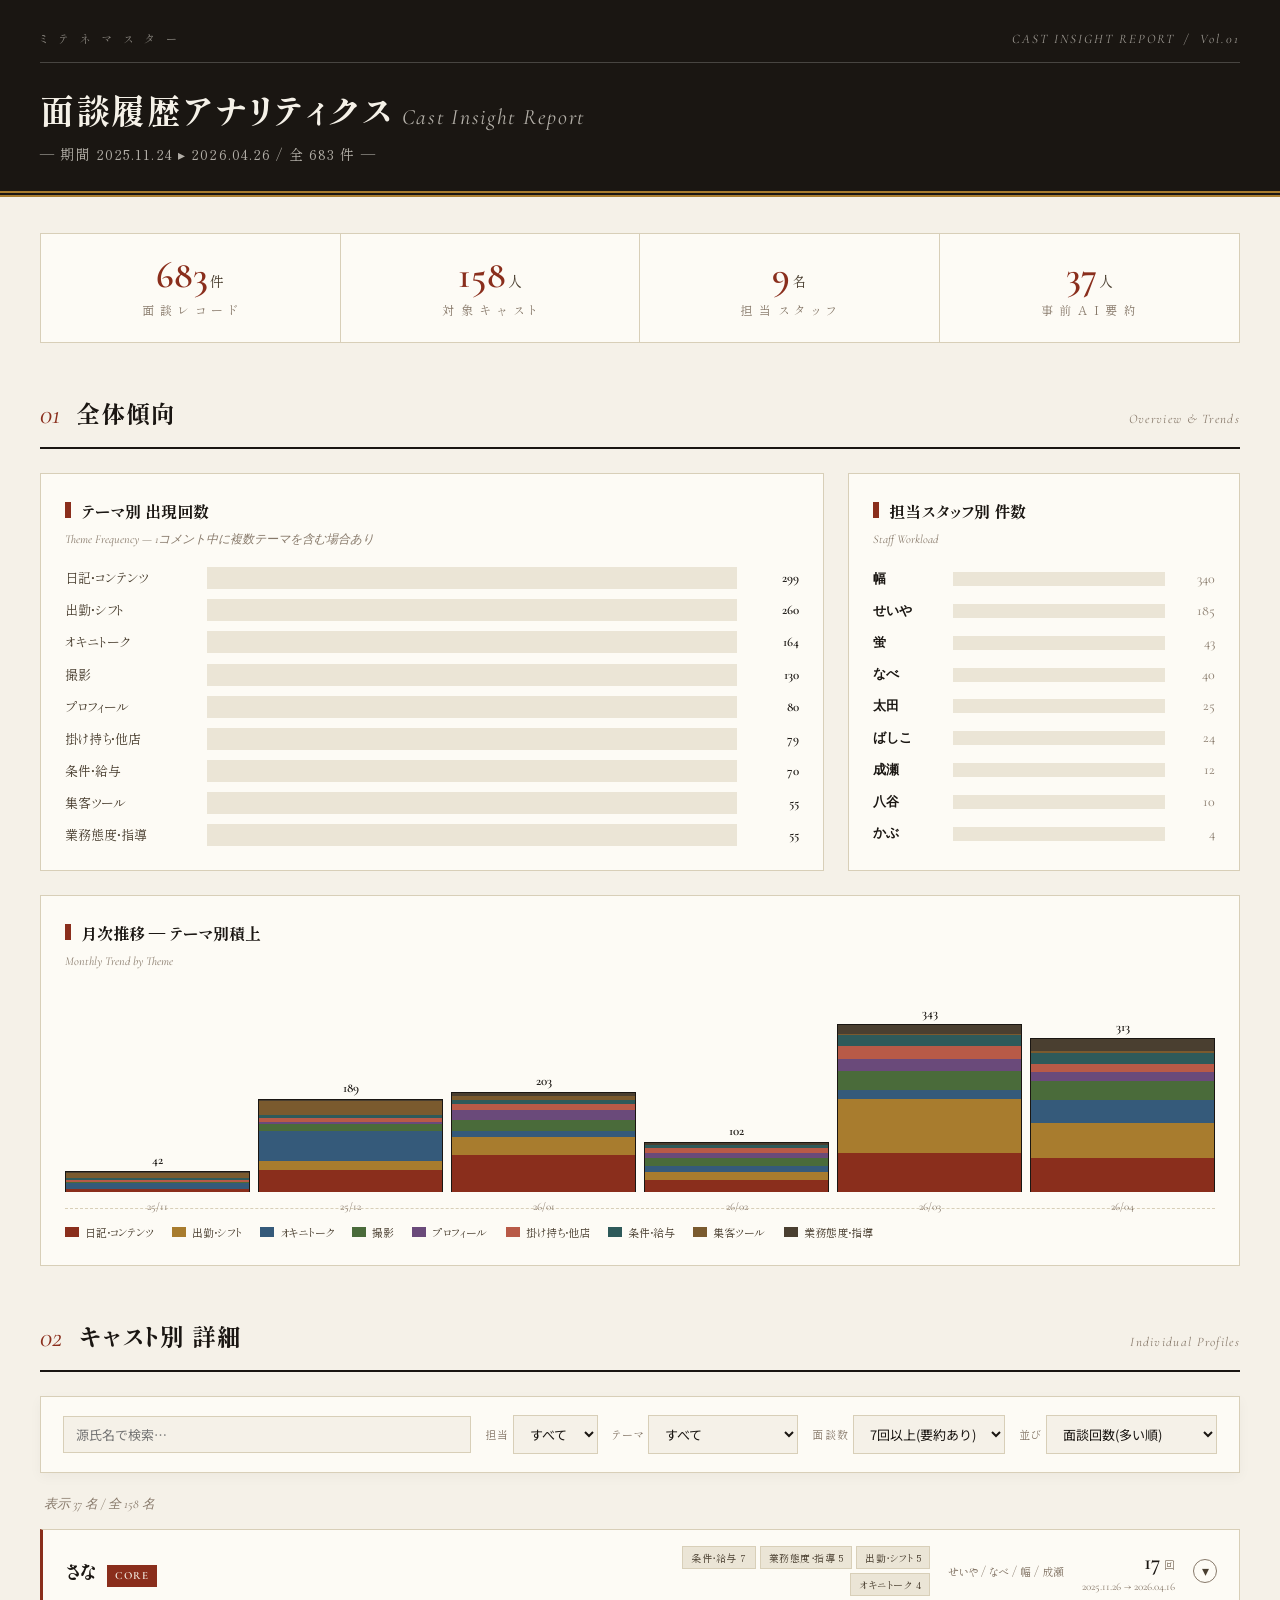
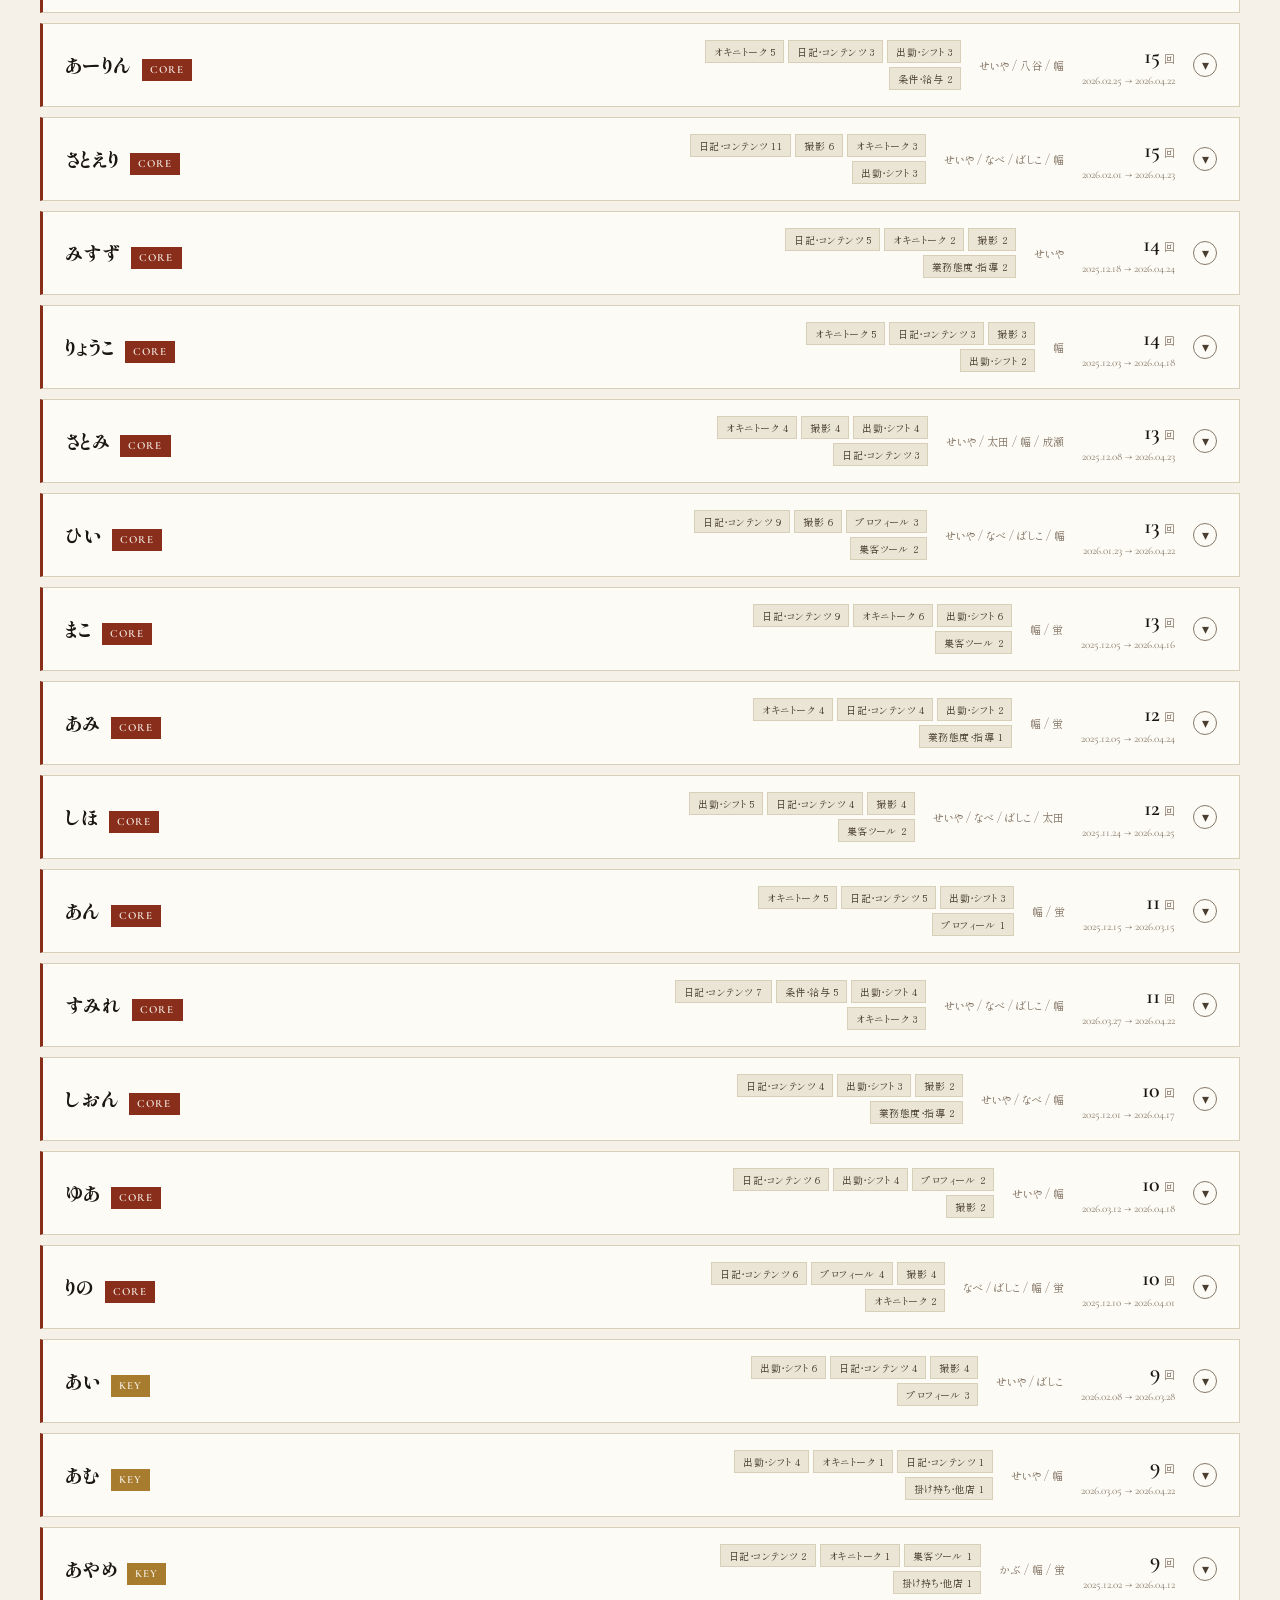
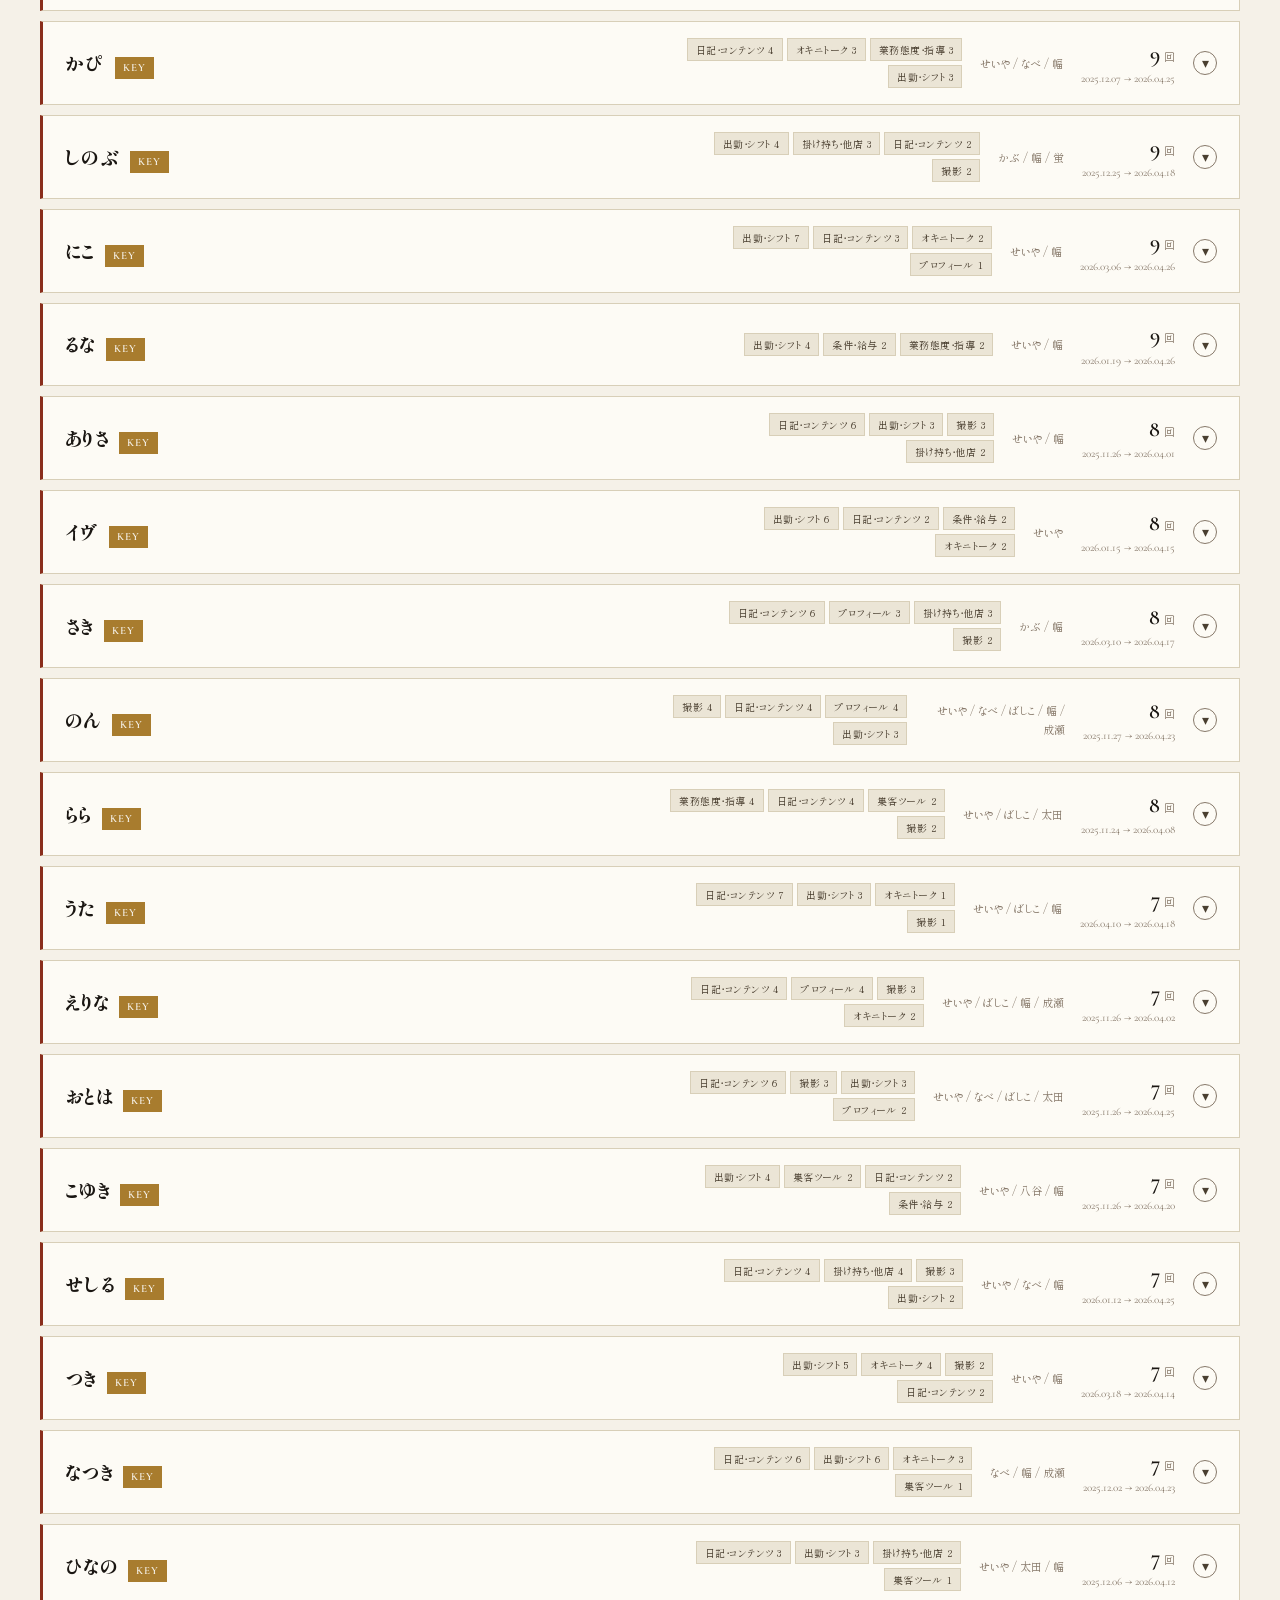
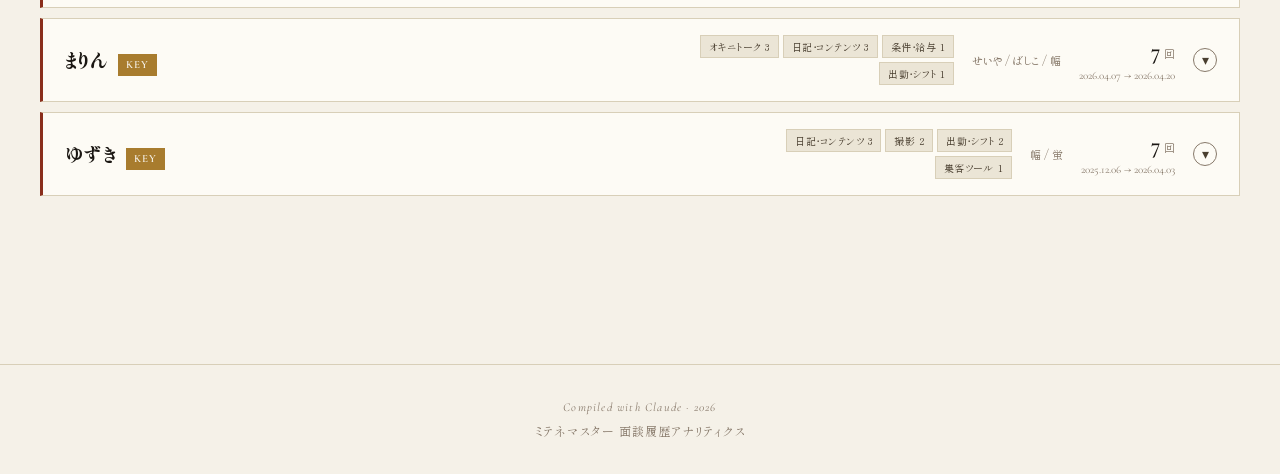
==== interview-analytics.html @ 324cb502 "Add files via upload feat: 面談アナリティクスページを追加" ====
<!DOCTYPE html>
<html lang="ja">
<head>
<meta charset="UTF-8">
<meta name="viewport" content="width=device-width, initial-scale=1.0">
<title>面談履歴アナリティクス | キャストインサイトレポート</title>
<link rel="preconnect" href="https://fonts.googleapis.com">
<link rel="preconnect" href="https://fonts.gstatic.com" crossorigin>
<link href="https://fonts.googleapis.com/css2?family=Shippori+Mincho+B1:wght@400;600;800&family=Cormorant+Garamond:ital,wght@0,400;0,600;1,400&family=Noto+Sans+JP:wght@300;400;500;700&display=swap" rel="stylesheet">
<style>
  :root {
    --bg: #f5f1e8;
    --bg-card: #fdfbf5;
    --bg-soft: #ebe5d6;
    --ink: #1a1612;
    --ink-soft: #4a3f30;
    --ink-mute: #87796a;
    --line: #d8cfb8;
    --line-soft: #e8e1cd;
    --accent: #8a2e1c;
    --accent-soft: #b85a47;
    --accent-bg: #f0d9d2;
    --gold: #a87c2e;
    --green: #4a6b3a;
    --blue: #355a7a;
    --serif-jp: "Shippori Mincho B1", serif;
    --serif-en: "Cormorant Garamond", serif;
    --sans-jp: "Noto Sans JP", sans-serif;
  }
  * { box-sizing: border-box; margin: 0; padding: 0; }
  html { scroll-behavior: smooth; }
  body {
    background: var(--bg);
    color: var(--ink);
    font-family: var(--sans-jp);
    font-size: 14px;
    line-height: 1.7;
    font-feature-settings: "palt";
    -webkit-font-smoothing: antialiased;
  }

  /* ──────── ヘッダー ──────── */
  .masthead {
    background: var(--ink);
    color: var(--bg);
    padding: 28px 40px 24px;
    border-bottom: 6px double var(--gold);
    position: relative;
  }
  .masthead-top {
    display: flex;
    justify-content: space-between;
    align-items: baseline;
    border-bottom: 1px solid rgba(255,255,255,0.2);
    padding-bottom: 12px;
    margin-bottom: 18px;
  }
  .masthead-top .label {
    font-family: var(--serif-en);
    font-style: italic;
    font-size: 13px;
    letter-spacing: 0.15em;
    opacity: 0.6;
  }
  .masthead-top .label-jp {
    font-family: var(--serif-jp);
    font-size: 11px;
    letter-spacing: 0.4em;
    opacity: 0.5;
  }
  .masthead h1 {
    font-family: var(--serif-jp);
    font-weight: 800;
    font-size: 34px;
    letter-spacing: 0.05em;
    margin-bottom: 4px;
  }
  .masthead h1 .small {
    font-family: var(--serif-en);
    font-size: 22px;
    font-style: italic;
    font-weight: 400;
    opacity: 0.7;
    margin-left: 8px;
  }
  .masthead p.subtitle {
    font-family: var(--serif-jp);
    font-size: 14px;
    opacity: 0.7;
    letter-spacing: 0.08em;
  }

  /* ──────── レイアウト ──────── */
  .container {
    max-width: 1320px;
    margin: 0 auto;
    padding: 36px 40px 80px;
  }
  section { margin-bottom: 48px; }

  /* ──────── セクション見出し ──────── */
  .section-head {
    display: flex;
    align-items: baseline;
    gap: 16px;
    border-bottom: 2px solid var(--ink);
    padding-bottom: 8px;
    margin-bottom: 24px;
  }
  .section-head .num {
    font-family: var(--serif-en);
    font-style: italic;
    font-size: 28px;
    color: var(--accent);
    font-weight: 400;
  }
  .section-head h2 {
    font-family: var(--serif-jp);
    font-size: 24px;
    font-weight: 800;
    letter-spacing: 0.04em;
  }
  .section-head .en {
    font-family: var(--serif-en);
    font-size: 13px;
    font-style: italic;
    color: var(--ink-mute);
    margin-left: auto;
    letter-spacing: 0.1em;
  }

  /* ──────── サマリーカード ──────── */
  .summary-strip {
    display: grid;
    grid-template-columns: repeat(4, 1fr);
    gap: 0;
    background: var(--bg-card);
    border: 1px solid var(--line);
  }
  .summary-strip .cell {
    padding: 22px 20px;
    border-right: 1px solid var(--line);
    text-align: center;
  }
  .summary-strip .cell:last-child { border-right: none; }
  .summary-strip .cell .num {
    font-family: var(--serif-en);
    font-size: 38px;
    font-weight: 600;
    color: var(--accent);
    line-height: 1;
  }
  .summary-strip .cell .num .unit {
    font-family: var(--serif-jp);
    font-size: 14px;
    color: var(--ink-soft);
    font-weight: 400;
    margin-left: 2px;
  }
  .summary-strip .cell .label {
    font-family: var(--serif-jp);
    font-size: 12px;
    color: var(--ink-mute);
    margin-top: 6px;
    letter-spacing: 0.15em;
  }

  /* ──────── ダッシュボード ──────── */
  .dashboard {
    display: grid;
    grid-template-columns: 2fr 1fr;
    gap: 24px;
  }
  .panel {
    background: var(--bg-card);
    border: 1px solid var(--line);
    padding: 24px;
  }
  .panel-title {
    font-family: var(--serif-jp);
    font-size: 16px;
    font-weight: 700;
    margin-bottom: 4px;
    display: flex;
    align-items: baseline;
    gap: 10px;
  }
  .panel-title::before {
    content: "";
    display: inline-block;
    width: 6px;
    height: 16px;
    background: var(--accent);
  }
  .panel-sub {
    font-family: var(--serif-en);
    font-style: italic;
    color: var(--ink-mute);
    font-size: 12px;
    margin-bottom: 18px;
  }

  /* テーマ分布 - 横棒グラフ */
  .theme-bars { display: flex; flex-direction: column; gap: 10px; }
  .theme-bar {
    display: grid;
    grid-template-columns: 130px 1fr 50px;
    align-items: center;
    gap: 12px;
    font-size: 13px;
  }
  .theme-bar .name {
    font-family: var(--serif-jp);
    color: var(--ink-soft);
  }
  .theme-bar .track {
    background: var(--bg-soft);
    height: 22px;
    position: relative;
    overflow: hidden;
  }
  .theme-bar .fill {
    background: linear-gradient(90deg, var(--accent), var(--accent-soft));
    height: 100%;
    transition: width 0.8s ease;
  }
  .theme-bar .num {
    font-family: var(--serif-en);
    font-weight: 600;
    text-align: right;
    color: var(--ink);
  }

  /* スタッフ円形 */
  .staff-list { display: flex; flex-direction: column; gap: 8px; }
  .staff-row {
    display: grid;
    grid-template-columns: 70px 1fr 40px;
    align-items: center;
    gap: 10px;
    font-size: 13px;
  }
  .staff-row .name {
    font-family: var(--serif-jp);
    font-weight: 600;
  }
  .staff-row .track {
    background: var(--bg-soft);
    height: 14px;
  }
  .staff-row .fill {
    background: var(--ink-soft);
    height: 100%;
  }
  .staff-row .num {
    font-family: var(--serif-en);
    font-size: 14px;
    text-align: right;
    color: var(--ink-mute);
  }

  /* 月次推移 - 積み上げ棒 */
  .monthly-chart { margin-top: 8px; }
  .monthly-bars {
    display: grid;
    grid-template-columns: repeat(6, 1fr);
    gap: 8px;
    align-items: end;
    height: 200px;
    margin-bottom: 12px;
    padding-top: 12px;
  }
  .month-col {
    display: flex;
    flex-direction: column;
    align-items: center;
    height: 100%;
    justify-content: flex-end;
  }
  .month-col .stack {
    width: 100%;
    display: flex;
    flex-direction: column-reverse;
    border: 1px solid var(--ink);
    border-bottom: none;
  }
  .month-col .stack .seg { width: 100%; transition: opacity 0.3s; }
  .month-col .stack .seg:hover { opacity: 0.7; cursor: pointer; }
  .month-col .lbl {
    font-family: var(--serif-en);
    font-size: 11px;
    margin-top: 6px;
    color: var(--ink-mute);
  }
  .month-col .total {
    font-family: var(--serif-en);
    font-size: 13px;
    font-weight: 600;
    color: var(--ink);
  }
  .month-legend {
    display: flex;
    flex-wrap: wrap;
    gap: 10px 18px;
    font-size: 11px;
    margin-top: 18px;
    padding-top: 14px;
    border-top: 1px dashed var(--line);
    color: var(--ink-soft);
  }
  .month-legend .item {
    display: flex;
    align-items: center;
    gap: 6px;
    font-family: var(--serif-jp);
  }
  .month-legend .swatch {
    width: 14px;
    height: 10px;
    display: inline-block;
  }

  /* ──────── キャスト一覧 ──────── */
  .controls {
    background: var(--bg-card);
    border: 1px solid var(--line);
    padding: 18px 22px;
    display: grid;
    grid-template-columns: 1fr auto auto auto auto;
    gap: 14px;
    align-items: center;
    margin-bottom: 20px;
    position: sticky;
    top: 0;
    z-index: 10;
    box-shadow: 0 4px 12px rgba(26,22,18,0.04);
  }
  .controls input, .controls select {
    font-family: var(--sans-jp);
    font-size: 13px;
    border: 1px solid var(--line);
    background: var(--bg);
    padding: 8px 12px;
    color: var(--ink);
    outline: none;
    transition: border 0.2s;
  }
  .controls input:focus, .controls select:focus {
    border-color: var(--accent);
  }
  .controls input { width: 100%; }
  .controls .label {
    font-family: var(--serif-jp);
    font-size: 11px;
    color: var(--ink-mute);
    letter-spacing: 0.1em;
    margin-right: 4px;
  }
  .controls .grp {
    display: flex;
    align-items: center;
  }
  .result-info {
    font-family: var(--serif-en);
    font-style: italic;
    font-size: 13px;
    color: var(--ink-mute);
    margin-bottom: 14px;
    padding-left: 4px;
  }

  /* ──────── キャストカード ──────── */
  .cast-list {
    display: flex;
    flex-direction: column;
    gap: 10px;
  }
  .cast {
    background: var(--bg-card);
    border: 1px solid var(--line);
    transition: border-color 0.2s;
  }
  .cast.featured {
    border-left: 3px solid var(--accent);
  }
  .cast:hover { border-color: var(--ink-mute); }
  .cast.open { border-color: var(--ink); box-shadow: 0 6px 20px rgba(26,22,18,0.08); }

  .cast-head {
    padding: 16px 22px;
    display: grid;
    grid-template-columns: 1fr auto auto auto auto;
    align-items: center;
    gap: 18px;
    cursor: pointer;
    user-select: none;
  }
  .cast-name {
    font-family: var(--serif-jp);
    font-size: 19px;
    font-weight: 800;
    letter-spacing: 0.02em;
    display: flex;
    align-items: baseline;
    gap: 10px;
  }
  .cast-name .badge {
    font-family: var(--serif-en);
    font-size: 11px;
    font-weight: 600;
    background: var(--accent);
    color: var(--bg);
    padding: 2px 8px;
    letter-spacing: 0.1em;
  }
  .cast-meta {
    font-family: var(--serif-en);
    font-size: 13px;
    color: var(--ink-mute);
    text-align: right;
    line-height: 1.4;
  }
  .cast-meta .count {
    font-size: 22px;
    font-weight: 600;
    color: var(--ink);
    margin-right: 4px;
  }
  .cast-meta .count-jp {
    font-family: var(--serif-jp);
    font-size: 11px;
    color: var(--ink-mute);
  }
  .cast-themes {
    display: flex;
    flex-wrap: wrap;
    gap: 4px;
    justify-content: flex-end;
    max-width: 280px;
  }
  .theme-tag {
    font-family: var(--serif-jp);
    font-size: 10px;
    padding: 2px 8px;
    background: var(--bg-soft);
    color: var(--ink-soft);
    border: 1px solid var(--line);
    letter-spacing: 0.05em;
    white-space: nowrap;
  }
  .cast-staff {
    font-family: var(--serif-jp);
    font-size: 11px;
    color: var(--ink-mute);
    text-align: right;
    max-width: 140px;
  }
  .toggle-icon {
    width: 24px;
    height: 24px;
    border: 1px solid var(--ink-mute);
    border-radius: 50%;
    display: flex;
    align-items: center;
    justify-content: center;
    color: var(--ink-soft);
    transition: all 0.3s;
    flex-shrink: 0;
  }
  .cast.open .toggle-icon {
    background: var(--ink);
    color: var(--bg);
    transform: rotate(180deg);
  }

  /* ──────── キャスト詳細 ──────── */
  .cast-body {
    display: none;
    border-top: 1px solid var(--line);
    padding: 24px 28px 28px;
    background: linear-gradient(180deg, var(--bg-card), var(--bg));
  }
  .cast.open .cast-body { display: block; }

  .ai-section {
    background: var(--bg);
    border: 1px solid var(--line-soft);
    padding: 22px 24px;
    margin-bottom: 24px;
    position: relative;
  }
  .ai-section::before {
    content: "AI";
    position: absolute;
    top: -10px;
    left: 16px;
    background: var(--ink);
    color: var(--bg);
    font-family: var(--serif-en);
    font-style: italic;
    font-size: 11px;
    padding: 2px 10px;
    letter-spacing: 0.2em;
  }
  .ai-headline {
    font-family: var(--serif-jp);
    font-size: 17px;
    font-weight: 700;
    color: var(--accent);
    margin-bottom: 6px;
    line-height: 1.5;
  }
  .ai-meta-themes {
    display: flex;
    flex-wrap: wrap;
    gap: 6px;
    margin-bottom: 16px;
  }
  .ai-meta-themes .tag {
    font-family: var(--serif-jp);
    font-size: 11px;
    background: var(--accent-bg);
    color: var(--accent);
    padding: 3px 10px;
    border: 1px solid var(--accent);
  }
  .ai-grid {
    display: grid;
    grid-template-columns: 1fr 1fr 1fr;
    gap: 18px;
    border-top: 1px dashed var(--line);
    padding-top: 16px;
  }
  .ai-block .head {
    font-family: var(--serif-en);
    font-style: italic;
    font-size: 11px;
    color: var(--ink-mute);
    letter-spacing: 0.15em;
    margin-bottom: 4px;
  }
  .ai-block .head-jp {
    font-family: var(--serif-jp);
    font-size: 12px;
    font-weight: 700;
    color: var(--ink);
    margin-bottom: 8px;
  }
  .ai-block .text {
    font-size: 13px;
    line-height: 1.75;
    color: var(--ink-soft);
  }
  .generate-btn {
    background: var(--ink);
    color: var(--bg);
    border: none;
    padding: 10px 20px;
    font-family: var(--serif-jp);
    font-size: 13px;
    letter-spacing: 0.1em;
    cursor: pointer;
    transition: background 0.2s;
  }
  .generate-btn:hover { background: var(--accent); }
  .generate-btn:disabled {
    background: var(--ink-mute);
    cursor: not-allowed;
  }
  .generate-empty {
    text-align: center;
    padding: 24px;
    color: var(--ink-mute);
    font-family: var(--serif-jp);
    font-size: 13px;
  }
  .generate-empty p { margin-bottom: 14px; }
  .err-msg {
    color: var(--accent);
    font-size: 12px;
    margin-top: 8px;
    font-family: var(--serif-jp);
  }

  /* 面談履歴 */
  .meetings-head {
    display: flex;
    align-items: baseline;
    gap: 12px;
    margin-bottom: 12px;
    border-bottom: 1px solid var(--line);
    padding-bottom: 6px;
  }
  .meetings-head h4 {
    font-family: var(--serif-jp);
    font-size: 14px;
    font-weight: 700;
  }
  .meetings-head .en {
    font-family: var(--serif-en);
    font-style: italic;
    font-size: 11px;
    color: var(--ink-mute);
  }
  .meetings {
    display: flex;
    flex-direction: column;
  }
  .meeting {
    display: grid;
    grid-template-columns: 110px 70px 1fr;
    gap: 16px;
    padding: 12px 0;
    border-bottom: 1px dashed var(--line);
    font-size: 13px;
  }
  .meeting:last-child { border-bottom: none; }
  .meeting .date {
    font-family: var(--serif-en);
    color: var(--ink-soft);
    font-weight: 600;
    font-size: 13px;
  }
  .meeting .date .day {
    font-family: var(--serif-jp);
    font-size: 11px;
    color: var(--ink-mute);
    margin-left: 4px;
  }
  .meeting .staff {
    font-family: var(--serif-jp);
    color: var(--ink-mute);
    font-size: 12px;
    border-left: 2px solid var(--line);
    padding-left: 10px;
  }
  .meeting .comment {
    line-height: 1.75;
    color: var(--ink-soft);
    white-space: pre-wrap;
  }
  .meeting .comment .mtag {
    display: inline-block;
    font-family: var(--serif-jp);
    font-size: 10px;
    background: var(--bg-soft);
    color: var(--ink-mute);
    padding: 1px 6px;
    margin-right: 4px;
    margin-bottom: 4px;
    letter-spacing: 0.05em;
  }

  /* スピナー */
  .spinner {
    display: inline-block;
    width: 12px;
    height: 12px;
    border: 2px solid var(--bg);
    border-top-color: transparent;
    border-radius: 50%;
    animation: spin 0.8s linear infinite;
    vertical-align: middle;
    margin-right: 6px;
  }
  @keyframes spin { to { transform: rotate(360deg); } }

  /* ──────── フッター ──────── */
  footer {
    text-align: center;
    padding: 32px 20px;
    border-top: 1px solid var(--line);
    margin-top: 40px;
    color: var(--ink-mute);
    font-family: var(--serif-jp);
    font-size: 12px;
    letter-spacing: 0.1em;
  }
  footer .en {
    font-family: var(--serif-en);
    font-style: italic;
    margin-bottom: 4px;
    display: block;
  }

  /* ──────── レスポンシブ ──────── */
  @media (max-width: 900px) {
    .container { padding: 24px 16px 60px; }
    .masthead { padding: 20px 20px 18px; }
    .masthead h1 { font-size: 24px; }
    .summary-strip { grid-template-columns: repeat(2, 1fr); }
    .summary-strip .cell:nth-child(2) { border-right: none; }
    .summary-strip .cell:nth-child(1), .summary-strip .cell:nth-child(2) {
      border-bottom: 1px solid var(--line);
    }
    .dashboard { grid-template-columns: 1fr; }
    .controls { grid-template-columns: 1fr 1fr; }
    .controls > :first-child { grid-column: 1 / -1; }
    .cast-head {
      grid-template-columns: 1fr auto;
      gap: 8px;
    }
    .cast-meta, .cast-themes, .cast-staff { grid-column: 1 / -1; text-align: left; max-width: none; }
    .cast-themes { justify-content: flex-start; }
    .ai-grid { grid-template-columns: 1fr; }
    .meeting { grid-template-columns: 1fr; gap: 4px; }
    .monthly-bars { gap: 4px; }
  }
</style>
</head>
<body>

<header class="masthead">
  <div class="masthead-top">
    <span class="label-jp">ミ テ ネ マ ス タ ー</span>
    <span class="label">CAST INSIGHT REPORT &nbsp;/&nbsp; Vol.01</span>
  </div>
  <h1>面談履歴アナリティクス<span class="small">Cast Insight Report</span></h1>
  <p class="subtitle" id="period-line">— 期間 : 集計中 —</p>
</header>

<div class="container">

  <!-- ──── サマリー ──── -->
  <section>
    <div class="summary-strip" id="summary-strip">
      <div class="cell"><div class="num" id="s-records">—</div><div class="label">面 談 レ コ ー ド</div></div>
      <div class="cell"><div class="num" id="s-casts">—</div><div class="label">対 象 キ ャ ス ト</div></div>
      <div class="cell"><div class="num" id="s-staff">—</div><div class="label">担 当 ス タ ッ フ</div></div>
      <div class="cell"><div class="num" id="s-summarized">—</div><div class="label">事 前 A I 要 約</div></div>
    </div>
  </section>

  <!-- ──── ダッシュボード ──── -->
  <section>
    <div class="section-head">
      <span class="num">01</span>
      <h2>全体傾向</h2>
      <span class="en">Overview &amp; Trends</span>
    </div>
    <div class="dashboard">
      <div class="panel">
        <div class="panel-title">テーマ別 出現回数</div>
        <div class="panel-sub">Theme Frequency &mdash; 1コメント中に複数テーマを含む場合あり</div>
        <div class="theme-bars" id="theme-bars"></div>
      </div>
      <div class="panel">
        <div class="panel-title">担当スタッフ別 件数</div>
        <div class="panel-sub">Staff Workload</div>
        <div class="staff-list" id="staff-list"></div>
      </div>
    </div>
    <div class="panel" style="margin-top:24px;">
      <div class="panel-title">月次推移 &mdash; テーマ別積上</div>
      <div class="panel-sub">Monthly Trend by Theme</div>
      <div class="monthly-chart">
        <div class="monthly-bars" id="monthly-bars"></div>
        <div class="month-legend" id="month-legend"></div>
      </div>
    </div>
  </section>

  <!-- ──── キャスト一覧 ──── -->
  <section>
    <div class="section-head">
      <span class="num">02</span>
      <h2>キャスト別 詳細</h2>
      <span class="en">Individual Profiles</span>
    </div>

    <div class="controls">
      <input type="text" id="q-search" placeholder="源氏名で検索…">
      <div class="grp"><span class="label">担当</span>
        <select id="q-staff"><option value="">すべて</option></select>
      </div>
      <div class="grp"><span class="label">テーマ</span>
        <select id="q-theme"><option value="">すべて</option></select>
      </div>
      <div class="grp"><span class="label">面談数</span>
        <select id="q-count">
          <option value="0">すべて</option>
          <option value="7" selected>7回以上(要約あり)</option>
          <option value="3">3回以上</option>
          <option value="2">2回以上</option>
        </select>
      </div>
      <div class="grp"><span class="label">並び</span>
        <select id="q-sort">
          <option value="count">面談回数(多い順)</option>
          <option value="last">最終面談日(新しい順)</option>
          <option value="first">初回面談日(新しい順)</option>
          <option value="name">五十音順</option>
        </select>
      </div>
    </div>

    <div class="result-info" id="result-info">— 件</div>
    <div class="cast-list" id="cast-list"></div>
  </section>

</div>

<footer>
  <span class="en">Compiled with Claude · 2026</span>
  ミテネマスター 面談履歴アナリティクス
</footer>

<script id="data-blob" type="application/json">
{"summary":{"total_records":683,"total_casts":158,"period":{"start":"2025-11-24","end":"2026-04-26"},"themes":{"日記・コンテンツ":299,"出勤・シフト":260,"オキニトーク":164,"撮影":130,"プロフィール":80,"掛け持ち・他店":79,"条件・給与":70,"集客ツール":55,"業務態度・指導":55},"staffs":{"幅":340,"せいや":185,"蛍":43,"なべ":40,"太田":25,"ばしこ":24,"成瀬":12,"八谷":10,"かぶ":4},"monthly":{"2025-11":{"集客ツール":11,"オキニトーク":11,"日記・コンテンツ":5,"条件・給与":4,"プロフィール":1,"掛け持ち・他店":3,"業務態度・指導":2,"撮影":3,"出勤・シフト":2},"2025-12":{"オキニトーク":62,"日記・コンテンツ":44,"集客ツール":30,"プロフィール":4,"掛け持ち・他店":8,"撮影":14,"出勤・シフト":20,"条件・給与":6,"業務態度・指導":1},"2026-01":{"集客ツール":7,"日記・コンテンツ":76,"撮影":22,"出勤・シフト":37,"オキニトーク":13,"掛け持ち・他店":12,"プロフィール":21,"条件・給与":9,"業務態度・指導":6},"2026-02":{"オキニトーク":12,"日記・コンテンツ":25,"出勤・シフト":17,"プロフィール":10,"撮影":16,"掛け持ち・他店":12,"条件・給与":5,"業務態度・指導":5},"2026-03":{"日記・コンテンツ":80,"撮影":37,"条件・給与":22,"出勤・シフト":111,"掛け持ち・他店":28,"オキニトーク":19,"業務態度・指導":18,"プロフィール":25,"集客ツール":3},"2026-04":{"集客ツール":4,"日記・コンテンツ":69,"出勤・シフト":73,"プロフィール":19,"撮影":38,"条件・給与":24,"オキニトーク":47,"業務態度・指導":23,"掛け持ち・他店":16}},"count_distribution":{"1":41,"2":24,"3":24,"4":10,"5":13,"6":9,"7":10,"8":5,"9":7,"10":3,"11":2,"12":2,"13":3,"14":2,"15":2,"17":1},"untagged_records":81,"monthly_chart":[{"month":"2025-11","total":42,"日記・コンテンツ":5,"出勤・シフト":2,"オキニトーク":11,"撮影":3,"プロフィール":1,"掛け持ち・他店":3,"条件・給与":4,"集客ツール":11,"業務態度・指導":2},{"month":"2025-12","total":189,"日記・コンテンツ":44,"出勤・シフト":20,"オキニトーク":62,"撮影":14,"プロフィール":4,"掛け持ち・他店":8,"条件・給与":6,"集客ツール":30,"業務態度・指導":1},{"month":"2026-01","total":203,"日記・コンテンツ":76,"出勤・シフト":37,"オキニトーク":13,"撮影":22,"プロフィール":21,"掛け持ち・他店":12,"条件・給与":9,"集客ツール":7,"業務態度・指導":6},{"month":"2026-02","total":102,"日記・コンテンツ":25,"出勤・シフト":17,"オキニトーク":12,"撮影":16,"プロフィール":10,"掛け持ち・他店":12,"条件・給与":5,"集客ツール":0,"業務態度・指導":5},{"month":"2026-03","total":343,"日記・コンテンツ":80,"出勤・シフト":111,"オキニトーク":19,"撮影":37,"プロフィール":25,"掛け持ち・他店":28,"条件・給与":22,"集客ツール":3,"業務態度・指導":18},{"month":"2026-04","total":313,"日記・コンテンツ":69,"出勤・シフト":73,"オキニトーク":47,"撮影":38,"プロフィール":19,"掛け持ち・他店":16,"条件・給与":24,"集客ツール":4,"業務態度・指導":23}],"months":["2025-11","2025-12","2026-01","2026-02","2026-03","2026-04"],"themes_order":["日記・コンテンツ","出勤・シフト","オキニトーク","撮影","プロフィール","掛け持ち・他店","条件・給与","集客ツール","業務態度・指導"]},"casts":[{"name":"さな","count":17,"staffs":["せいや","なべ","幅","成瀬"],"themes":{"集客ツール":3,"オキニトーク":4,"業務態度・指導":5,"掛け持ち・他店":2,"日記・コンテンツ":1,"出勤・シフト":5,"条件・給与":7,"撮影":2},"first_date":"2025-11-26","last_date":"2026-04-16","meetings":[{"date":"2025-11-26","staff":"せいや","comment":"ｷﾃﾈ・ﾈｯﾄ予約説明、オキニトークで炎上させました。12/6電話にてアネも説明。やる気はありそうでした。","themes":["集客ツール","オキニトーク","業務態度・指導","掛け持ち・他店"]},{"date":"2025-12-24","staff":"幅","comment":"みたよ！の使い方\n女の子を見たよ！押して訪問者数を伸ばす。\nみたよ！を押してくれたユーザーは、気にして\nみたよ！を押してるから、そのユーザーへオキニトークを仕掛けていくのが、実際に来客へ繋がり易いよ　などの説明\n実際に文章を作って、やってみせて　やり方は把握","themes":["集客ツール","オキニトーク"]},{"date":"2026-01-15","staff":"せいや","comment":"復帰日迎えで軽く話。代行及びサポ不要✕\nまた頑張ってくれそうではあるので定期的に話して煮詰めていく。北区への引っ越し検討中","themes":[]},{"date":"2026-01-18","staff":"せいや","comment":"日記休日のみサポOK\nこだわりあるので本人らしさ残すためにコピペ文書を簡潔にして次回出勤告知程度で","themes":["日記・コンテンツ","出勤・シフト"]},{"date":"2026-01-27","staff":"成瀬","comment":"最高キャスト割引がフルバックに影響するとモチベーション下がる\n→割引5000円は一日一人までに受付で調整してそれがフルにならないようになるべくするということで了承してくれました。","themes":["条件・給与","業務態度・指導"]},{"date":"2026-02-07","staff":"せいや","comment":"閑散期モチベアップと頑張り反映で1000円バック上げた。月100時間受付が継続条件。色々いつも言ってるが定期的にフォローすれば問題ない。","themes":["条件・給与","業務態度・指導"]},{"date":"2026-03-03","staff":"せいや","comment":"姫デコ継続。\n給料下げる予定だったが\n最後の優しさで3月ラストチャンス100H受付","themes":["条件・給与"]},{"date":"2026-03-09","staff":"なべ","comment":"24日大二郎アイコニック撮影予定。\n早朝枠が空いていたので大二郎が声をかけたら参加になりました。価格はでりどす価格20000円ですが、店で出す方向で。\n\n大二郎が個人でやってるやつだけどランキング頑張ってくれてから店から出すね！で口裏併せてください。最近10位割ってるのでそこでモチベにしてランキング上げさせれたらと。","themes":["撮影","業務態度・指導","掛け持ち・他店"]},{"date":"2026-03-10","staff":"せいや","comment":"マンジャロの副作用か、不正出血が止まらず悔しくて泣いてました。前向きではあるのでまたご飯とか挟みながらフォローしていく","themes":[]},{"date":"2026-03-23","staff":"幅","comment":"最高キャスト、出勤アラート（画像渡し済）、先行予約3週の説明済み\n幅、せいや","themes":["出勤・シフト"]},{"date":"2026-03-24","staff":"幅","comment":"最近、勤怠の悪さは、自分自身　理解してる\n事務所のそばに引っ越しして、自宅待機できれば休まずに出勤出来るからの話しで、今月4.生理あけ6日  計10間　10時間受付70万保証で、一気に引っ越し費用を作ったらと提案　明日撮影で、明後日出勤の際に、書類にサインして条件を決めようと話し","themes":["撮影","出勤・シフト","条件・給与"]},{"date":"2026-03-27","staff":"せいや","comment":"ネット予約の件について、一旦+10分は切った。付随価値を相談中（おそらく電マになる）\n\n給料下げたくないから後3日出勤頑張ってと伝えた、明日幅さんと3人で話し合える時間作って保証の件も話しましょうと終話。","themes":["集客ツール","出勤・シフト","条件・給与"]},{"date":"2026-04-01","staff":"せいや","comment":"条件報告LINEにて3月受付時間報告\n生理明けのシフトもOK、保証の話もするが散々行ってきたバックの話どうするか幅さんと相談。80時間で線を引く予定ではいる","themes":["出勤・シフト","条件・給与"]},{"date":"2026-04-03","staff":"せいや","comment":"幅さんと3者面談。10H受付x7万x10日間\nﾄｰﾀﾙ70万保証。\n\nどう見ても勤怠だけなので\nそこはせいやで密に連携して\n構っていくしかない。\n\n幅さんから\n続くようだと来月から見直しと警告済み\n今月は見直し見送りで、バック継続条件を月に80Hに緩和。\n\n事務所付近に引っ越し予定\n\n幅さんが叩き役せいやがフォロー役の絵図","themes":["条件・給与"]},{"date":"2026-04-07","staff":"幅","comment":"お気に入り登録に、オキニトークで一斉送信の文を作成して、GWの予定はいかがですか？など仕掛けていく提案","themes":["オキニトーク"]},{"date":"2026-04-13","staff":"せいや","comment":"膀胱炎は治ったそう。\nカメラの設定教えてもらった。復帰日で凝ったことは話さず、オキニトーク溜まってるよぐらい。そこ見ながら次回","themes":["オキニトーク"]},{"date":"2026-04-16","staff":"幅","comment":"前回途中上がり、本日も待機で帰らないようモチベーション上がるポジティブな考え方を色々提案","themes":["業務態度・指導"]}],"ai_summary":{"headline":"勤怠不安定の主役、保証付き集中出勤で再起をかける","themes":["条件・給与の調整","勤怠改善","メンタルフォロー"],"challenges":"勤怠が極端に不安定。事務所付近への引っ越しで安定化を図っている段階。マンジャロ副作用や不正出血など体調面の波も大きい。","progress":"3月の70万トータル保証(10H×7万×10日)を実行中。バック継続条件を月100Hから80Hに緩和。GW向けにオキニトーク一斉送信で予約獲得提案中。","approach":"幅が叩き役・せいやがフォロー役の二人三脚で密にフォロー。来月以降は見直し警告済みで、勤怠次第の崖っぷち。"}},{"name":"あーりん","count":15,"staffs":["せいや","八谷","幅"],"themes":{"条件・給与":2,"掛け持ち・他店":1,"日記・コンテンツ":3,"撮影":1,"オキニトーク":5,"出勤・シフト":3,"集客ツール":1},"first_date":"2026-02-25","last_date":"2026-04-22","meetings":[{"date":"2026-02-25","staff":"幅","comment":"Classi四日市、グランドOperaに5年在籍\n心機一転名古屋でと思い面接、\nE➕、グランド、当店の中から、当店を選んで\n最初は、不安もあり掛け持ち予定だったが、3月いっぱい保証をつける事で、バックアップ\n名駅で自宅待機は、一本目大変かと思いますが、よろしくお願いします。またClassi四日市では、貸切客や、サイト上では、エリア1位も取ってるよう","themes":["条件・給与","掛け持ち・他店"]},{"date":"2026-02-27","staff":"幅","comment":"Laraにて、仮撮影大二郎　3月のニュース枠にて早番宣伝、内緒話しなどのバナーにて、押す話しからの説明打ち合わせ","themes":["日記・コンテンツ","撮影"]},{"date":"2026-03-05","staff":"幅","comment":"今日で無事にクラッシーとグランドオペラ卒業しました！✨連絡あり","themes":[]},{"date":"2026-03-11","staff":"幅","comment":"ニュースが上がって、注目度が上がるので、日記、オキニトークをしっかりやっていくよう連絡済み","themes":["オキニトーク","日記・コンテンツ"]},{"date":"2026-03-12","staff":"八谷","comment":"カンジダ発症。\n性病疑惑で高熱も出たとのこと。\n検査結果が5日後に出るとのことで、それまで様子見。\nニュース期間なのにタイミングが・・・","themes":["日記・コンテンツ"]},{"date":"2026-03-16","staff":"幅","comment":"今週は、性病に引っかかってるのもあり、台湾へ旅行へ行く予定で、\n来週から、しっかり頑張ります！","themes":[]},{"date":"2026-03-25","staff":"幅","comment":"出勤アラート、早番出勤なので、特にアップ\n最高キャストもテンプレートに登録して定期的にアップ　オキニトークの増加キッチリ返信　本日オキニトークから来店","themes":["オキニトーク","出勤・シフト"]},{"date":"2026-03-28","staff":"幅","comment":"鶴舞3Pの迎えの際に、最高キャスト・出勤アラートが上がってないので、テンプレートに登録してアップするやり方を再度説明","themes":["出勤・シフト"]},{"date":"2026-04-01","staff":"幅","comment":"3月の保証トータル10H5万でクリアしたが、少し不安が残るため、10H4万トータル保証で継続ただし、遅番出勤も入れていく","themes":["出勤・シフト"]},{"date":"2026-04-04","staff":"幅","comment":"昨日初めての遅番で、すぐリピートがあった為、金曜以外に遅番の日を入れながら、様子見て行くのを提案、来週の予定を立てる\nGW絡みもあるから、時間など調整していきましょう","themes":[]},{"date":"2026-04-06","staff":"幅","comment":"オキニトークでの　やり取りで指名料について質問あり、通常のネット予約は、P指1000円\nGW先行予約を機にオキニトークからの予約にちいて、会議してまた、お知らせしますの返答\nまた、姫予約に関しては、何かないですか？","themes":["集客ツール","オキニトーク"]},{"date":"2026-04-10","staff":"幅","comment":"オキニトークから予約に繋がる事が多い\n本日もオキニトークからのお客様\n先行予約と絡めてを提案","themes":["オキニトーク"]},{"date":"2026-04-11","staff":"幅","comment":"タイマーが故障との事で新調\n口コミの返信が溜まってたので、返信するように、またアクセスが口コミ返信は、一番取れるので早めにと提案","themes":[]},{"date":"2026-04-22","staff":"幅","comment":"ゴールデンウィーク、昼職がない時は、スケジュール出し済み　現状オキニトークから実客が取れて来てる為、本人的にもオキニトークの重要性は、感じてる","themes":["オキニトーク"]},{"date":"2026-04-22","staff":"せいや","comment":"送迎中稼げるなら長時間待機で10万ぐらいという会話が出た。確かに頑張れるなら下地を作ってしまうのもアリだねと返答。ロングになれば条件も出せるが、幅さん主導で動いているので相談","themes":["条件・給与"]}],"ai_summary":{"headline":"クラッシー&グランドOpera卒の即戦力、オキニトーク経由の集客で実績","themes":["保証付き入店","オキニトーク活用","出勤戦略"],"challenges":"2月入店直後にカンジダ・性病疑惑で停滞。台湾旅行を挟むなど波あり。指名料の質問など細部の不明点も。","progress":"3月10H5万保証クリア後、4月から10H4万トータル保証で継続。遅番もリピート発生。オキニトーク経由の予約が増え本人も重要性を実感。","approach":"幅さん主導で進行中。GW絡みで先行予約とオキニトークを連動。長時間待機で10万案も浮上、ロング条件出しは協議中。"}},{"name":"さとえり","count":15,"staffs":["せいや","なべ","ばしこ","幅"],"themes":{"オキニトーク":3,"日記・コンテンツ":11,"出勤・シフト":3,"撮影":6,"条件・給与":2,"プロフィール":2,"業務態度・指導":1},"first_date":"2026-02-01","last_date":"2026-04-23","meetings":[{"date":"2026-02-01","staff":"幅","comment":"エデン在籍1年半くらい単価60  15000円、\n週5.6出勤予定　12時間出勤経験あり\n日記について、出勤時、休日時などの説明、\nオキニトーク、なとヘブンツール理解ある為\nレギュラーメンバーとして育てて行く予定","themes":["オキニトーク","日記・コンテンツ","出勤・シフト"]},{"date":"2026-02-02","staff":"せいや","comment":"キャバ時代にダンス経験等ありで幅さん大二郎含めて風俗バージョンの動画作っていこうと話を進めた。愛想は良い。れおと繋がりある。","themes":["日記・コンテンツ"]},{"date":"2026-02-04","staff":"幅","comment":"強制お気に入りの予定、最高キャストの説明、日記に定期的に上げるようにして、人数を増やしていく","themes":["日記・コンテンツ"]},{"date":"2026-02-14","staff":"幅","comment":"出勤時間を後ろへ伸ばすのを提案、入店から7回出勤も保証をクリアだが、不安も残る為、2月いっぱいまで延長、2／15より強制お気に入り、内緒話しが始まる為、鍵付き日記とオキニトークの強化をお願い","themes":["オキニトーク","日記・コンテンツ","出勤・シフト"]},{"date":"2026-02-17","staff":"幅","comment":"日記用動画を撮影、マイガール強制が入ってるので動画を店からアップして行く\n第二弾も撮影していく予定（第二弾はエロダンス）","themes":["日記・コンテンツ","撮影"]},{"date":"2026-03-02","staff":"幅","comment":"引き続き12時間受付フルバックを付けて行く代わりに、姫デコブーストを毎度月末までに44000円を初めていく、マイガールが2000人超えるまで来たので、日記マイガール限定を更新していくように、撮影の日程などの段取り","themes":["日記・コンテンツ","撮影","条件・給与"]},{"date":"2026-03-09","staff":"なべ","comment":"春撮影と合わせて日記用の撮影。\n日記の写真が偏ってきているが、写メ用もスマホで撮るのが嫌らしいので大二郎撮影の回数を増やす。\n16日にグラビアと鍵大二郎撮影。←ここでも写メ用に使える用多めに撮影","themes":["日記・コンテンツ","プロフィール","撮影"]},{"date":"2026-03-09","staff":"ばしこ","comment":"前回編集した25本ほどの動画のうち、使ってほしくない内容のものが多々あった模様。\n1度もらった素材を本人と直で相談し再編集予定","themes":["日記・コンテンツ"]},{"date":"2026-03-11","staff":"せいや","comment":"給料もモチベも下がっていてラーメンって言ってたので連れて行った。さわりなので細かいことはまだ詰めてないが、二人三脚で頑張っていこうと、撮影等楽しみにしたりと前向きな部分もあるので定期的に顔合わせて","themes":["撮影","条件・給与","業務態度・指導"]},{"date":"2026-03-19","staff":"せいや","comment":"やっと動画もらった。こちらで1日一本ずつ上げていく。オキニトークも一斉送信したので返信の旨伝え。マルチタスクがダメなので順に潰していく、一段落したら次はX。\n膀胱炎らしく病院行かせるもしくは付き添い頼まれてる。売上の基盤を作れるようにここを重点的に接していく","themes":["オキニトーク","日記・コンテンツ"]},{"date":"2026-04-04","staff":"せいや","comment":"出勤アラート説明（作成済み）\n以前の最高キャスト合わせて\nテンプレートも教えた。\n\n生理前で気が立ってる。\n定期的に構ってれば〇\n生理明けにSNS開始と真面目トーク","themes":["出勤・シフト"]},{"date":"2026-04-08","staff":"せいや","comment":"仕事が電話の鳴りに比例し過ぎてるので、新規や履歴の薄いフリーに宣伝とリピートを兼ねて行ってもらってると説明しフォロー。\n生理明けにSNSとアイドル系ではなくセクシー系のダンス撮影を組むつもり、疎かになると良いことないのでもう少し頻度上げて見ていく","themes":["撮影"]},{"date":"2026-04-13","staff":"せいや","comment":"日記の効率化のススメ\n通勤時とランチタイム時のアクセスの集中を伝え予約投稿するように","themes":["日記・コンテンツ"]},{"date":"2026-04-17","staff":"せいや","comment":"ヘラってるのでフォロー。\n店側から見て接客のギャップが良い意味であるので、自信をもってやること。日記について盛れた写真の日常系をあげれているので、軸として日常→時折ドエロの形で行うよう指示。エロ売り→接客ではなく、接客でエロいギャップを大きく見せれるように。","themes":["日記・コンテンツ","プロフィール"]},{"date":"2026-04-23","staff":"幅","comment":"5/8日金　夜ガイYouTube撮影の提案\nオッケーとの事で、チャンネルを送ってみといてもらう　新規客獲得のチャンスを活かすように！","themes":["撮影"]}],"ai_summary":{"headline":"エデン経由の即戦力、鍵付き日記とエロダンス動画で攻める","themes":["日記・動画コンテンツ","撮影スケジュール","メンタル管理"],"challenges":"マルチタスクが苦手で順に潰していく必要あり。生理前のヘラりや膀胱炎など体調波。エロ売り→接客の順番を逆転させる指導が必要。","progress":"12時間受付フルバック+姫デコブースト44000円継続。マイガール2000人超え。第二弾エロダンス、グラビア、5/8夜ガイYouTube撮影と撮影目白押し。","approach":"二人三脚で前向きに。日常→時折ドエロのギャップ戦略。盛れた日常写真を軸に売る方針。せいやが連携の中心。"}},{"name":"みすず","count":14,"staffs":["せいや"],"themes":{"集客ツール":1,"日記・コンテンツ":5,"オキニトーク":2,"撮影":2,"条件・給与":1,"プロフィール":1,"業務態度・指導":2,"出勤・シフト":2},"first_date":"2025-12-18","last_date":"2026-04-24","meetings":[{"date":"2025-12-18","staff":"せいや","comment":"パフォーマンスヘブンはまだ話せてない。\n多少勤怠が改善されてきたのでジワジワこっちのペースに。通勤時とお昼時に日記を仕込むのは7割がた守ってくれてる。自身の問題で退店がチラついてるのでフォロー中","themes":["集客ツール","日記・コンテンツ"]},{"date":"2025-12-19","staff":"せいや","comment":"ｵｷﾆﾄｰｸ承認ﾃﾝﾌﾟﾚOK。\n金に手段選ばないので、稼げるマネジメント引き続き。持ち上げるとスムーズに話入っていく","themes":["オキニトーク"]},{"date":"2026-01-14","staff":"せいや","comment":"バニラ連携〇\n意外にも日記サポ・代行不要。\n年明け初対面で近況教えてもらうだけ。\n厳しく接するよりジワジワ長期目線で。\n17日撮影季節物+グラビア+コスプレ+バナー用撮ってもらう。引き続きせいやで連携とります","themes":["日記・コンテンツ","撮影"]},{"date":"2026-02-14","staff":"せいや","comment":"幅さんと三者面談。\n動きがありそうで一旦昇格保証は保留、追って話。","themes":[]},{"date":"2026-02-21","staff":"せいや","comment":"幅さんと三者面談。\n保証や条件変更（マインド参照）\n前向きに頑張っていきそうなので\n引き続き対応します","themes":["条件・給与"]},{"date":"2026-03-07","staff":"せいや","comment":"勤怠もまともになってきたので、15日区切りで保証継続。コスプレの相談に乗ったりしてるので意欲も継続はしてる。購入後撮影予定。立ち上がりが悪いのでスタートイベントにも乗り気でバナー作って始める予定","themes":["撮影"]},{"date":"2026-03-13","staff":"せいや","comment":"引っ越しの審査落ちで文句言ってた。これ以上の手助けはできないので上層部にパス。日記の写真もとっていてやる気はある","themes":["日記・コンテンツ","プロフィール","業務態度・指導"]},{"date":"2026-03-20","staff":"せいや","comment":"ガス抜きに送迎、文句は吐き出した。出確がどーたらなのでこっちで責任持つから個人LINEにて送るように。出勤は一緒にしてくるので来てしまえば安定している。","themes":["出勤・シフト"]},{"date":"2026-03-26","staff":"せいや","comment":"話したいとのことで対応。\nその場での理解は得られるので些細な事でも仕組みや考え伝えて疑問潰していく形。\n出勤出ていなかったので月末まで確保","themes":["出勤・シフト"]},{"date":"2026-03-29","staff":"せいや","comment":"引っ越しが決まらないと嘆いていた。モチベは下がり気味。少し距離詰めてヒアリングのターン。時間取れ次第日記等の説明含めて予定","themes":["日記・コンテンツ","業務態度・指導"]},{"date":"2026-04-01","staff":"せいや","comment":"延長に電話しないのは雰囲気、トークで他のキャストとの差別化図ってるとのこと。るなまで行かないが事実客はいるのでそこは飲んで、話さなくていいから着信入れてからLINEしてと伝え。話せば話すほど何でもさらけ出してくれるので辛抱と維持を","themes":[]},{"date":"2026-04-05","staff":"せいや","comment":"オキニトーク未送信に送信請負、返してないのも返していくように伝え","themes":["オキニトーク"]},{"date":"2026-04-23","staff":"せいや","comment":"保証の件について話\n切っても頑張りそうだが、ぶつぶつと\n幅さんに相談して引き続き","themes":[]},{"date":"2026-04-24","staff":"せいや","comment":"動画バナーを作成したため、動画の重要性及び鍵付き日記も使っていくように","themes":["日記・コンテンツ"]}],"ai_summary":{"headline":"勤怠改善のじわじわ立て直し組、せいや専属で長期目線","themes":["勤怠改善","引っ越しトラブル","対話による疑問解消"],"challenges":"引っ越し審査落ち繰り返しで文句やモチベ低下。出勤せず月末まで確保が必要。延長に電話しないなど独自の接客スタイルも修正対象。","progress":"勤怠まともになり15日区切りで保証継続。コスプレ撮影意欲あり。動画バナー作成で動画と鍵付き日記の重要性を再強調。","approach":"厳しく接するよりジワジワ長期目線。話せばさらけ出すタイプなので辛抱強く対話。せいやがほぼ専属で対応、上層部に責任パスしながら対応。"}},{"name":"りょうこ","count":14,"staffs":["幅"],"themes":{"オキニトーク":5,"日記・コンテンツ":3,"撮影":3,"出勤・シフト":2,"集客ツール":1,"掛け持ち・他店":2,"業務態度・指導":1,"条件・給与":2},"first_date":"2025-12-03","last_date":"2026-04-18","meetings":[{"date":"2025-12-03","staff":"幅","comment":"オキニトークについて\nニュース、メルマガの件","themes":["オキニトーク","日記・コンテンツ"]},{"date":"2025-12-09","staff":"幅","comment":"12／15〜21 強制お気に入り\nオキニトークの予約はこちら説明","themes":["オキニトーク"]},{"date":"2025-12-17","staff":"幅","comment":"新規追加分オキニトーク送信済み","themes":["オキニトーク"]},{"date":"2025-12-20","staff":"幅","comment":"強制オキニ追加オキニトーク送信","themes":["オキニトーク"]},{"date":"2025-12-30","staff":"幅","comment":"バニラ連携完了☑️本年総括、来年目標など","themes":[]},{"date":"2026-01-02","staff":"幅","comment":"向こう5日間の出勤は全て完売の為以降で、着物撮影の予定連絡待ち","themes":["撮影","出勤・シフト"]},{"date":"2026-01-05","staff":"幅","comment":"1／末から毎月　鍵付き33000を回収\n一旦やってみて、様子を見る\nキテネ回数50回、鍵付きパネル5枚、グラビアなど、特典の説明済み\nしずく一本で、やって行くとの事","themes":["集客ツール","掛け持ち・他店"]},{"date":"2026-01-09","staff":"幅","comment":"日記について、自分で内容重視しながら本数を増やして行く","themes":["日記・コンテンツ"]},{"date":"2026-01-24","staff":"幅","comment":"ニュース用撮影、バレンタインがかかる為、内容打ち合わせ","themes":["日記・コンテンツ","撮影"]},{"date":"2026-02-18","staff":"幅","comment":"グラビア撮影、今後の展開など打ち合わせ\n直近の本指名客について、ガチ恋系が多いので対策が必要、昼職の場所が何故か特定された？など\n要注意必要\n誕プレ","themes":["撮影","業務態度・指導"]},{"date":"2026-03-20","staff":"幅","comment":"連休明け　送りにて、本日接客の中に引き抜き話しの様な客あり　アネキャン利用過去にあり、アバンスが岡崎に出す話をなぜかされた。","themes":["掛け持ち・他店"]},{"date":"2026-03-25","staff":"幅","comment":"先行予約、最高キャスト、出勤アラート\n全て繋がってる話しで、やり方を説明\n姫デコブーストが年間50万近くなるのは、どお？からの話しから、4月より出勤時間に合わせて、フルバックをつける話しで対応、まだ確定までの話しは、時間ある際にで、本日の話しは終了","themes":["出勤・シフト","条件・給与"]},{"date":"2026-04-09","staff":"幅","comment":"オキニトークからの予約について説明、\n先行予約が既に3件程入ってるので、オキニトークを絡めて予約へ誘導\n前回の話しの結果　8H80  10H100 12H120\nまでのフルバックで対応","themes":["オキニトーク","条件・給与"]},{"date":"2026-04-18","staff":"幅","comment":"近況伺い　客層が若干若くなってきたとの事、\n予約状況、収入は、問題なし\n前もって、先行予約で、うめていく・ホテルを方面でかためる","themes":[]}],"ai_summary":{"headline":"しずく一本の安定運営、鍵付き日記月33000で固定収益化","themes":["鍵付き日記収益化","オキニトーク予約導線","ガチ恋客対応"],"challenges":"本指にガチ恋系が多く対策必要。昼職特定の懸念、引き抜き話やアバンス岡崎話などの外部リスクあり。","progress":"鍵付き33000円月次回収を継続(50回キテネ・パネル5枚特典)。4月から8H80/10H100/12H120のフルバック導入。先行予約3件で先回り埋め推進。","approach":"幅が一貫して担当。安定運営のため先行予約とオキニトークの連動を強化。ホテル方面固めで安全と効率を両立。"}},{"name":"さとみ","count":13,"staffs":["せいや","太田","幅","成瀬"],"themes":{"集客ツール":1,"オキニトーク":4,"条件・給与":1,"日記・コンテンツ":3,"掛け持ち・他店":2,"撮影":4,"出勤・シフト":4},"first_date":"2025-12-08","last_date":"2026-04-23","meetings":[{"date":"2025-12-08","staff":"成瀬","comment":"ネット予約+10分　キテネ説明。\nオキニトーク送って欲しいということで、自動承認OKで請負いました。","themes":["集客ツール","オキニトーク"]},{"date":"2025-12-08","staff":"太田","comment":"条件見直し","themes":["条件・給与"]},{"date":"2026-01-06","staff":"幅","comment":"案内前に、動画を簡単に作成して、日記のマイガール動画アップ　今後動画アップか、静止画を繋げてなど、日記力アップの話し","themes":["日記・コンテンツ"]},{"date":"2026-01-09","staff":"太田","comment":"アネキャンで尾張ランキングTOP３入り狙う","themes":["掛け持ち・他店"]},{"date":"2026-03-11","staff":"幅","comment":"生理になったが、量は少な目、生理痛なしとの事で明日セットサロンに連れていき予定通りYouTube撮影オッケー","themes":["撮影"]},{"date":"2026-03-12","staff":"幅","comment":"バニラにてアネキャン用スプラッシュYouTube撮影　　3／25〜3／31 指名料無料\n出演料は、次回出勤の際に下着","themes":["撮影","出勤・シフト","掛け持ち・他店"]},{"date":"2026-04-03","staff":"幅","comment":"YouTubeの出演として、サルートプレゼント撮影予定を組む　せいや含めて話し3月の売り上げ、キャスト報酬1位だが当欠8回あったので平均10万の為【成瀬コンサルAI使用】\n80万損してる、これを少なくとも3回に抑える話し","themes":["撮影","出勤・シフト"]},{"date":"2026-04-08","staff":"せいや","comment":"最高キャスト・出勤アラート説明。\n仕事が入って作成まではいかなかったがテンプレートまで説明。追って確認含め声掛け","themes":["出勤・シフト"]},{"date":"2026-04-11","staff":"幅","comment":"オキニトークが，溜まってたので全て一緒に返信\n口コミのお礼も同じく、返信　今後たまらないようにしないと、またでいいや！になっちゃうので、特に口コミお礼は、すぐ書くように提案","themes":["オキニトーク"]},{"date":"2026-04-13","staff":"幅","comment":"今回の件は、誰も知らないと言ってあるので、周知徹底でお願いします。","themes":[]},{"date":"2026-04-16","staff":"幅","comment":"撮影用セットサロンからの撮影、大二郎\n来週月曜に、荷物を持って行って、四日市から持ってくる　寮は、そのまま使用予定で、荷物入れ替えで、出勤多数してもらう方向","themes":["撮影","出勤・シフト"]},{"date":"2026-04-22","staff":"せいや","comment":"4/17メモ漏れ\nハプバーの件で顔見知りがいるので他の子がどんな接客しているか気になっている様子。周りに感化されず入店時のままでいいと伝え。日記やオキニトークを受付終了後に溜めてまとめてやる癖があるので、しんどくなるからルーティーンを決めて継続するように提案。例の件は自ら言ってこず。定期的にガス抜きと軌道修正","themes":["オキニトーク","日記・コンテンツ"]},{"date":"2026-04-23","staff":"幅","comment":"案内時の会話で、尾張ランキング3位だから、\n上を目指そう！例えば声⭕️らしいので、声日記は、アクセス取れるアドバイス\nオキニトークの返信、口コミお礼日記は、特にマメにするように","themes":["オキニトーク","日記・コンテンツ"]}],"ai_summary":{"headline":"尾張ランキングTOP3狙いの実力派、当欠改善が最大の課題","themes":["当欠削減","YouTube・撮影","オキニトーク返信習慣化"],"challenges":"3月キャスト報酬1位だが当欠8回で平均10万×80万損失。オキニトーク・口コミお礼を溜める癖。ハプバー顔見知り情報で揺れる。","progress":"アネキャン用YouTube撮影、サルートプレゼント企画で露出強化。当欠を3回まで抑える目標設定。寮そのままで荷物入れ替え出勤多数化方向。","approach":"せいや・幅・成瀬の連携体制。声日記など声を活かしたアクセス施策提案。定期的なガス抜きと軌道修正を繰り返す。"}},{"name":"ひい","count":13,"staffs":["せいや","なべ","ばしこ","幅"],"themes":{"集客ツール":2,"日記・コンテンツ":9,"撮影":6,"掛け持ち・他店":1,"プロフィール":3,"オキニトーク":2,"出勤・シフト":2,"業務態度・指導":1},"first_date":"2026-01-23","last_date":"2026-04-22","meetings":[{"date":"2026-01-23","staff":"せいや","comment":"面接同行\nデリは初めて。メンエスで店からOP本番強制とかあったそうで客を選んでいたと、ルームに空きがないと外で待たされたり。でも10万ほど稼ぎがあったからと。\n根性はあるので入りが大事、都度評価して長期的に頑張ってもらいたい。ポテンシャルはありそう。","themes":[]},{"date":"2026-01-25","staff":"なべ","comment":"バニラ連携〇\nスタート3本続いて、3本ともお客様が優しかったので全然大丈夫でした～とのこと。\n話した感じ肝は座ってそう。\n彼氏がいてバレないかだけ心配してたのでモザの濃さ変えたり随時対応できることは伝えてます。","themes":[]},{"date":"2026-01-28","staff":"幅","comment":"パフォーマンスヘブンの説明、\n日記を事前に予約投稿してるが、動画がない為、今後動画をアップして行くように\n撮影及び、加工","themes":["集客ツール","日記・コンテンツ","撮影"]},{"date":"2026-02-21","staff":"せいや","comment":"近況伺いながら送迎。\n夕方の暇さを感じており\n夜提案すると夜型であっさり承諾\n1か月やってみて、自宅等も行けそうとのことだったので仕事の幅を広げる提案が上手くいきました。山岡家の味噌ラーメンが好きらしい","themes":[]},{"date":"2026-03-08","staff":"せいや","comment":"面接時より真面目にやればスグに昇給できる旨を伝えており、勤怠、日記、リピートの感触、遅番にも代えてくれたのででりどすをプレミアに昇給。\n業界友達も閑散期感じてるらしく最近の暇な感じは納得していた。動画撮影をまだ組んでないので次はそこから。","themes":["日記・コンテンツ","撮影","掛け持ち・他店"]},{"date":"2026-03-10","staff":"ばしこ","comment":"写メ用の写真撮りだめ段取り中。\n動画少しずつ増やして行く方針\nコンカフェ経験ありでメイド服などを着て撮りたいとの事なので用意して撮る","themes":["日記・コンテンツ","プロフィール"]},{"date":"2026-03-19","staff":"せいや","comment":"アイドル時代のオタクにストーカーされてる。話を聞いたうえで本人に判断を委ねたが一旦このままパネルも掲載してやっていくとのこと。パフォーマンスヘブンを見せながら日記はちゃんとやっているので動画の重要性と作り方をレクチャー。接触回数増やして伸ばしていきたい。次回動画日記の確認とオキニトーク","themes":["集客ツール","オキニトーク","日記・コンテンツ"]},{"date":"2026-03-23","staff":"幅","comment":"最高キャスト、出勤アラート、共に画像を渡して説明、先行予約は先まで出せるよう\n幅、せいや説明","themes":["出勤・シフト"]},{"date":"2026-03-26","staff":"せいや","comment":"入店1ヶ月頑張ったら行こうねと約束してたラーメンに連れてった。\n遅番10Hで5万くらいが希望収入。\n現在トラベラーNGだがインバウンド向けの話を進めるとこれからは行ってみるとのこと。現在不満なく働かせて頂いてるとのこと。\n日記も勤怠も優秀なので質を高めていきたい","themes":["日記・コンテンツ"]},{"date":"2026-03-28","staff":"ばしこ","comment":"写メ日記用の写真など撮影して本人に渡し済み\n\nちょっと体調が良くなさそだったので軽く撮影後また枚数欲しくなればいつでも協力するスタンス。","themes":["日記・コンテンツ","プロフィール","撮影"]},{"date":"2026-04-10","staff":"なべ","comment":"幅さんと面談\n4月20日(月)～26日(日)\n→強制マイガール\nその期間にすることやいい流れを取り戻すためにやるべきことを説明。\n\n3月はピルの副作用が思ったより多く当欠が多くなったとのこと。本人もやる気はある様子なのでここから切り替えて再始動。\nストーカーからも連絡が来なくなったとのこと。\n\n3月動画が1本も上がってないのでばしこ撮影組む","themes":["日記・コンテンツ","撮影","出勤・シフト","業務態度・指導"]},{"date":"2026-04-20","staff":"幅","comment":"強制オキニ入り説明と、新規顧客を生かしていく為に、増えた分のオキニトークファーストメッセージは、スタッフで返信は自身で、日記1日10回分の写メ日記用写真は大二郎撮影　先行して上げていく事を提案","themes":["オキニトーク","日記・コンテンツ","プロフィール","撮影"]},{"date":"2026-04-22","staff":"せいや","comment":"動画バナーができるため動画を撮影時含め量産するように伝え。近況奮わないが同業の友人も時期を感じてるらしく自ら仕方ないと思ってしまっている。\n今やってもらってることは報われるので継続していこうと終話","themes":["日記・コンテンツ","撮影"]}],"ai_summary":{"headline":"デリ初心者から1ヶ月でプレミア昇給、優等生路線で質を高める","themes":["動画コンテンツ強化","ストーカー対応","勤怠と日記の質"],"challenges":"アイドル時代のオタクにストーカーされてる(現在は連絡途絶)。ピル副作用での当欠が3月に多発。エロ売りの幅は本人と相談しながら。","progress":"面接同行から始まり1ヶ月でプレミア昇給。3月動画ゼロをばしこ撮影で挽回。4/20-26強制マイガール期間で再始動。動画バナーで量産フェーズへ。","approach":"せいや・なべ・ばしこ・幅の総合体制。希望収入5万/遅番10H。ラーメン約束など信頼関係を着実に。インバウンド向けも徐々に解禁。"}},{"name":"まこ","count":13,"staffs":["幅","蛍"],"themes":{"オキニトーク":6,"日記・コンテンツ":9,"集客ツール":2,"出勤・シフト":6,"プロフィール":1,"撮影":1,"業務態度・指導":1},"first_date":"2025-12-05","last_date":"2026-04-16","meetings":[{"date":"2025-12-05","staff":"幅","comment":"オキニトークファーストメッセージ\n動画を作成する件","themes":["オキニトーク","日記・コンテンツ"]},{"date":"2025-12-17","staff":"幅","comment":"新規追加分オキニトーク送信済み","themes":["オキニトーク"]},{"date":"2025-12-26","staff":"幅","comment":"料金がプレミアになった為、通常ではなく自分に価値を付けて行くように　まずは、口コミ（口コミ返信日記）を増やして行く、みたよユーザーを狙い撃ち、出勤日前日の日記などの話し","themes":["集客ツール","日記・コンテンツ","出勤・シフト"]},{"date":"2025-12-26","staff":"幅","comment":"料金がプレミアになった為、通常ではなく自分に価値を付けて行くように　まずは、口コミ（口コミ返信日記）を増やして行く、みたよユーザーを狙い撃ち、出勤日前日の日記などの話し","themes":["集客ツール","日記・コンテンツ","出勤・シフト"]},{"date":"2025-12-30","staff":"幅","comment":"バニラ連携完了☑️、動画アップ","themes":["日記・コンテンツ"]},{"date":"2026-01-11","staff":"蛍","comment":"日記のアップの仕方・本数・日記補助\nもう一度頑張ってみる","themes":["日記・コンテンツ"]},{"date":"2026-01-15","staff":"幅","comment":"日記用写真撮影、今後の迎え、送りについて説明","themes":["日記・コンテンツ","プロフィール","撮影"]},{"date":"2026-01-23","staff":"幅","comment":"最高キャストの日記、本指さんへの直接のアプローチ、オキニトークの仕分けについて説明","themes":["オキニトーク","日記・コンテンツ"]},{"date":"2026-03-20","staff":"幅","comment":"お客様の事、日記について、出勤予定、\n今後　自分がしていったら良いことなど、送り中、質問が多数あったため、溜め込まない程度に話しを聞く　4/8日前には誕プレ","themes":["日記・コンテンツ","出勤・シフト"]},{"date":"2026-03-26","staff":"幅","comment":"出勤アラート27を50に、最高キャスト15を20に、テンプレートを作成しておいたので、定期的にアップするように、先行予約については、予定が早めに分かるので賛成","themes":["出勤・シフト"]},{"date":"2026-04-02","staff":"幅","comment":"お願いをしてあった、出勤アラート、最高キャスト、オキニトーク、口コミお礼日記の確認と、直近のガス抜きトーク、時間ある時に、誕プレでモチベーションアップ⤴️","themes":["オキニトーク","日記・コンテンツ","出勤・シフト","業務態度・指導"]},{"date":"2026-04-08","staff":"幅","comment":"誕プレを渡して、最近の仕事状況について話し\nロングコースも増えてきて、アドバイスを実行しているようで、次のステップは、出勤を増やして行く為、更なるオキニトークの活用を提案","themes":["オキニトーク","出勤・シフト"]},{"date":"2026-04-16","staff":"幅","comment":"ゴールデンウィークの先行予約の文章が、間違ってたので、正しく提案、オキニトークをフル活用していく方法や、返し方なども提案","themes":["オキニトーク"]}],"ai_summary":{"headline":"プレミア昇格後の価値づけ、誕プレで細やかにモチベ管理","themes":["日記・口コミ強化","オキニトーク仕分け","出勤増加"],"challenges":"プレミア料金に見合う付加価値づくり。ロングコースは増加傾向だが出勤本数自体を伸ばす必要あり。","progress":"出勤アラート27→50、最高キャスト15→20に増加。誕プレでモチベアップ。GW先行予約でオキニトークフル活用へ。","approach":"幅と蛍の体制。口コミ返信日記・最高キャスト・出勤アラートの3点セットを定期アップ。質問が多いタイプなので溜め込まず対話。"}},{"name":"あみ","count":12,"staffs":["幅","蛍"],"themes":{"オキニトーク":4,"日記・コンテンツ":4,"出勤・シフト":2,"業務態度・指導":1},"first_date":"2025-12-05","last_date":"2026-04-24","meetings":[{"date":"2025-12-05","staff":"幅","comment":"オキニトークファーストからの返信、\n毎日20人の見たよ、見たよ返しについて","themes":["オキニトーク","日記・コンテンツ"]},{"date":"2025-12-17","staff":"幅","comment":"新規追加分オキニトーク送信済み","themes":["オキニトーク"]},{"date":"2025-12-20","staff":"幅","comment":"アクセス解析、動画日記投稿を習慣するよう","themes":["日記・コンテンツ"]},{"date":"2025-12-28","staff":"蛍","comment":"バニラ連携完了☑️","themes":[]},{"date":"2026-01-11","staff":"蛍","comment":"日記の本数アップ・補助","themes":["日記・コンテンツ"]},{"date":"2026-01-31","staff":"幅","comment":"2月の出勤　週4で出るのと、別紙参照にて保証の話し","themes":["出勤・シフト"]},{"date":"2026-02-15","staff":"幅","comment":"最近　本指が離れてると感じてた事について相談あり、2月の閑散期でも来てくれる、お客様を大切にしていく、オキニトークで拾っていく話しをして、様子見","themes":["オキニトーク"]},{"date":"2026-03-13","staff":"蛍","comment":"メンヘラ発動。大丈夫だから保証期間にしっかり種まきしよう。日記・オキニトーク等細かなとこ見直して改善するように話し","themes":["オキニトーク","日記・コンテンツ"]},{"date":"2026-03-24","staff":"蛍","comment":"出勤アラート説明\n先行予約も早めにシフト出すように話し","themes":["出勤・シフト"]},{"date":"2026-04-17","staff":"蛍","comment":"幅さんと、3人でモチベーションの保ち方などの話しと、ルーティンを変えることを提案","themes":["業務態度・指導"]},{"date":"2026-04-23","staff":"蛍","comment":"帰る・辞めると言い出し話しを聞いたとこ、悩んでいたなかドライバーの一言で引き金をひいたとの事。しっかり話しをし、引き留め。ドライバーにも余計な会話をしないように指示したい。\nこの周期は定期的にくるので様子見必要。","themes":[]},{"date":"2026-04-24","staff":"幅","comment":"昨日、帰る辞めるの発言があったのを蛍から聞いてたので、あえての世間話しで様子見\n強がってその件には、触れないような会話をあえてしてきた","themes":[]}],"ai_summary":{"headline":"メンタル周期に注意、ドライバーの一言が引き金になるタイプ","themes":["メンタル管理","本指離れ対策","オキニトーク"],"challenges":"「帰る・辞める」の周期的発言。ドライバーの何気ない言葉が引き金に。本指が離れている自覚あり。メンヘラ発動の波。","progress":"保証期間に種まき方針継続。日記・オキニトーク見直し改善中。蛍が引き留めてドライバーにも余計な会話禁止指示の方針。","approach":"幅と蛍が継続フォロー。定期的に来る不調期は様子見必要、強がりで触れない世間話で間接的に支える。"}},{"name":"しほ","count":12,"staffs":["せいや","なべ","ばしこ","太田"],"themes":{"集客ツール":2,"オキニトーク":2,"日記・コンテンツ":4,"撮影":4,"出勤・シフト":5,"業務態度・指導":2,"プロフィール":2,"条件・給与":1},"first_date":"2025-11-24","last_date":"2026-04-25","meetings":[{"date":"2025-11-24","staff":"太田","comment":"11/24　ネット予約+10分、キテネ、パフォーマンスヘブン","themes":["集客ツール"]},{"date":"2025-12-15","staff":"せいや","comment":"ｵｷﾆﾄｰｸ自動承認、ﾃﾝﾌﾟﾚ作成済み。","themes":["オキニトーク"]},{"date":"2025-12-20","staff":"なべ","comment":"次回の商品説明をしがてらインフルエンサーレベルの振り返り。\n次回動画日記のレベル上げを目標にしつつ、動画に関してポロリ以外NGがないから滝修行とかでもOKの子なのでキャラを生かしてバラエティ感のある動画を一緒に作っていこうという話になりました。\nあと、日記の素材をどんどん撮影する。\n\n仕事に関しては自分の売上はどの位置にいるのかのみ気にしていて、病むことがないそうでかなりメンタルは強そう。\n\n2月に豊胸予定","themes":["日記・コンテンツ","撮影"]},{"date":"2026-01-14","staff":"なべ","comment":"日記代行OK\n\n2/6に豊胸するのでそこから1ヶ月休み。\n服を着た撮影は出来るとのこだったので2月中旬に動画を撮影して3月の復活時に存在が消えてないようにサポートする。\n\n正月の燃えつきで今は少しモチベ下がっているそうです。\nけど期待して貰えることがモチベになるみたいなので様子見ながら声かける。","themes":["日記・コンテンツ","撮影","出勤・シフト","業務態度・指導"]},{"date":"2026-02-05","staff":"なべ","comment":"休暇中にアップできる用写メ・動画を撮りだめ。\n胸が落ち着くまでは今日の素材を使用して、落ち着いたらTikTokや日記用で企画物をばしこと作成予定。\n3月に入ったら🆕パネルを撮影をして3月頭に復帰予定。\n\n休み中は本人も上げつつこちらでもサポをしてマイガールが減らないようにします。","themes":["日記・コンテンツ","プロフィール","撮影","出勤・シフト"]},{"date":"2026-03-02","staff":"なべ","comment":"豊胸後初のパネル撮影＆TikTok用撮影\n8日から復活\n姫デコ料金アップ○","themes":["撮影"]},{"date":"2026-03-09","staff":"なべ","comment":"休み中も日記サポや定期的なやりとりをしていたので店から大切にされていると実感している様子。復帰後のモチベは◎。本指が少ないことは自負しているから推されてる分成績で示したいと語っていました。\n豊胸によるＰ指増と本指が他県の人ばかりだから地元の本指を増やすのを目標にしていくそうです。","themes":["日記・コンテンツ","出勤・シフト","業務態度・指導"]},{"date":"2026-03-09","staff":"ばしこ","comment":"TikTok編集済みで数日感覚で3本UP予定","themes":[]},{"date":"2026-03-10","staff":"せいや","comment":"ずっと回るかな～と店マターで話してるので、回すのはあなたと終始伝えている。高額円盤がリピート率低い原因なのでタイミングみて突っ込む","themes":[]},{"date":"2026-03-16","staff":"なべ","comment":"ダウンタイム中に体験に行ったキャバに入店したそう。\nデリの頻度は変わらないが休みの日が暇すぎていつも飲みに行くだけだから仕事にしたとのこと。(週1くらい)＆5月までおっぱいを安静にしないといけなくて本気でおっぱいを使ったプレイは×なのもある。\n\nかといってデリの出勤日数をこれ以上増やすと体力的に厳しいとのことで様子見。\n情報を引き出せる関係もキープしつつこっちの出勤が万が一減ったら突っ込む。","themes":["出勤・シフト"]},{"date":"2026-04-06","staff":"せいや","comment":"直近動きが悪いのは何となく感じており、本指に感謝していた。今回接客の部分については突いておらず。数字見せながらアクセスの重要さどの記事が伸びているか、今後の伸ばし方を説明。\n\n最高キャスト・出勤アラート説明。\n↑テンプレートも\nビジュが良すぎるためブランディングが弱いと仇になるよう伝え最高キャストを急がせた\n\n構っていると気分が良いタイプ","themes":["プロフィール","出勤・シフト"]},{"date":"2026-04-25","staff":"せいや","comment":"オキニトークバック説明。自分から営業かければ稼ぐシステムになっていってるので活かしすよう説明。無難にこなすが順序わかってないので、最高キャスト5人とネット予約金星を目指すように伝え","themes":["集客ツール","オキニトーク","条件・給与"]}],"ai_summary":{"headline":"豊胸後復帰のメンタル強キャラ、本指少なくとも推され勢で勝負","themes":["豊胸ダウンタイム対応","ブランディング","オキニトークバック"],"challenges":"本指少ないことを自負、推され分を成績で示したい。ビジュ良すぎでブランディングが弱いと仇に。キャバ掛け持ちで体力的に出勤増は厳しい。","progress":"2/6豊胸→1ヶ月休み→3/8復帰。撮りだめでマイガール維持。豊胸後初パネル撮影&TikTok展開。最高キャスト5人とネット予約金星目標。","approach":"なべ中心+せいや・ばしこ。構うと気分良いタイプ。5月までおっぱい安静、地元本指獲得が長期目標。"}},{"name":"あん","count":11,"staffs":["幅","蛍"],"themes":{"オキニトーク":5,"日記・コンテンツ":5,"プロフィール":1,"出勤・シフト":3,"集客ツール":1},"first_date":"2025-12-15","last_date":"2026-03-15","meetings":[{"date":"2025-12-15","staff":"幅","comment":"業界未経験の為、まずは日記の文章、写真から\n折をみて、オキニトーク、動画など\n月30万目標　週3くらいの為出勤したら3万平均目標","themes":["オキニトーク","日記・コンテンツ","プロフィール","出勤・シフト"]},{"date":"2025-12-16","staff":"幅","comment":"初出勤、オキニトーク送信、性格診断、日記の種類を説明","themes":["オキニトーク","日記・コンテンツ","出勤・シフト"]},{"date":"2025-12-17","staff":"幅","comment":"新規追加分オキニトーク送信済み","themes":["オキニトーク"]},{"date":"2025-12-20","staff":"幅","comment":"強制オキニ追加オキニトーク送信","themes":["オキニトーク"]},{"date":"2025-12-29","staff":"幅","comment":"バニラ連携完了☑️","themes":[]},{"date":"2026-01-02","staff":"幅","comment":"パフォーマンスヘブンにて、足りない点を説明　現場では口コミ日記では限定、動画も含めてサンプルは作成して渡した。休日の日記の重要性も出来る範囲で、出来ない点は、様子をみて補助","themes":["集客ツール","日記・コンテンツ"]},{"date":"2026-01-14","staff":"幅","comment":"控えめな日記と声日記動画で、アクセス狙って行く方向の確認　アクセスの動きを見て修正\n昨日1800アクセスいったんで、継続の話し","themes":["日記・コンテンツ"]},{"date":"2026-01-23","staff":"幅","comment":"最高キャストについて昨日、作成してアップした所オキニトークにやります！の連絡があったようで、0→5人以上最高キャストが押されてたのでそれについて説明、またオキニトーク内の仕分けを説明","themes":["オキニトーク"]},{"date":"2026-03-08","staff":"幅","comment":"親、親族バレで退店についての話し\n色々お金を立替えてもらう上で、昼職の社員になる為、3／15日の出勤をもって退店となりました。","themes":["出勤・シフト"]},{"date":"2026-03-10","staff":"幅","comment":"今後の事について、残された日で引き留め中","themes":[]},{"date":"2026-03-15","staff":"蛍","comment":"今夜最後のお礼日記をアップして明日の午後以降にサイト削除となります","themes":["日記・コンテンツ"]}],"ai_summary":{"headline":"親バレで2026/3/15退店、最後まで丁寧にフォロー","themes":["未経験スタート支援","退店フォロー"],"challenges":"業界未経験で日記の文章・写真からスタート。親・親族バレで昼職社員になるため退店決定。","progress":"12月入店から3ヶ月で月30万目標へ。控えめな日記+声日記動画でアクセス1800達成も。最終日まで残された日数で引き留め試みつつ円満退店。","approach":"幅と蛍の体制。立替金の精算含めて誠実に対応。最終お礼日記アップ後にサイト削除済み。"}},{"name":"すみれ","count":11,"staffs":["せいや","なべ","ばしこ","幅"],"themes":{"オキニトーク":3,"日記・コンテンツ":7,"出勤・シフト":4,"条件・給与":5,"業務態度・指導":3,"プロフィール":1,"撮影":2},"first_date":"2026-03-27","last_date":"2026-04-22","meetings":[{"date":"2026-03-27","staff":"幅","comment":"メンエス経験のみ、歯科衛生士で働きながらの出勤だが、週4，5日　15時～3時辺りで出勤予定　4月プレミアで様子見　勤怠、日記、オキニトークを見て、見直し（アップ）\nヘブンのツールは初めての為バックアップしていく　小橋作で初出勤用・動画を作成","themes":["オキニトーク","日記・コンテンツ","出勤・シフト","条件・給与"]},{"date":"2026-03-29","staff":"幅","comment":"無事初出勤　オキニトークのファーストメセージ、案内前🌸歩きアップ　合間の時間で様子聞きながらモチベーションアップへ　\n最高キャスト、出勤アラートをテンプレートにセット　途中話したがプレイ等　問題なしとの事","themes":["オキニトーク","日記・コンテンツ","出勤・シフト","業務態度・指導"]},{"date":"2026-03-29","staff":"せいや","comment":"精算お迎えへ。無事初日こなしてくれて次回出勤もOK。未経験らしく意見や質問が常識あるので対応は紳士に。ブランディングやモチベーションは幅さんがしっかりやられているので、こちらは吐け出し口で。天性的な物があるので個人的にはロング本指たくさん作るだろうなという印象でした。","themes":["プロフィール","出勤・シフト","業務態度・指導"]},{"date":"2026-03-31","staff":"幅","comment":"本撮影、分からない事など聞くと、タバコを吸う方の件について質問あり、今週の予定をクリアしたら、来週からフルバックをつけていく予定","themes":["撮影","条件・給与"]},{"date":"2026-04-04","staff":"幅","comment":"今週クリアしたら、最初の約束通り\n来週から12時間受付120分フルパック\n条件は！日記6回必須で、前々に早めに上げていくようアドバイス、案内時に案内動画など提供","themes":["日記・コンテンツ","条件・給与"]},{"date":"2026-04-07","staff":"幅","comment":"出勤動画をアップしていく提案\n本日からフルバックがつくので、日記を先行して上げていく、オキニトークで先行予約を取っていく提案","themes":["オキニトーク","日記・コンテンツ","出勤・シフト","条件・給与"]},{"date":"2026-04-08","staff":"なべ","comment":"ニュース・メルマガの説明。その時期にやることも含め。\n口コミお礼日記の上げ方と効果の説明。","themes":["日記・コンテンツ"]},{"date":"2026-04-18","staff":"幅","comment":"やっと体調戻り復活、\n空いた時間を取り戻す為、まずは\n日記動画、回数を倍近く上げていく\nこちらでバックアップするために、待機時間は、スタジオで撮影","themes":["日記・コンテンツ","撮影","条件・給与"]},{"date":"2026-04-18","staff":"ばしこ","comment":"動画加工して本人へ送信済み","themes":["日記・コンテンツ"]},{"date":"2026-04-20","staff":"幅","comment":"昨日は、ほぼ満枠からの本日は、スタートから空きで、ゴールデンウイーク前で波もあるので、トータルで考えて行こう　理解あり\n昼職が、ほぼ毎日ある為、気持ちモチベーションは常に目を配っていく","themes":["業務態度・指導"]},{"date":"2026-04-22","staff":"幅","comment":"ガチ恋客、友達客、太客など自分の中で、生理しながら、接客してる。働く理由についても話しの話題になり話しを聞いたが、彼女は、しっかりしている！","themes":[]}],"ai_summary":{"headline":"歯科衛生士兼業の天性キャスト、未経験から本指作りの星","themes":["条件・給与","日記・オキニトーク量産","モチベ管理"],"challenges":"メンエス経験のみで日記・撮影が未経験。昼職毎日ある中で体調・モチベ管理。空き時間にスタジオ撮影で補助必要。","progress":"3月末入店、初日無事クリア。4月から12H受付120分フルパック条件、日記6回必須。動画加工も体制構築中。","approach":"未経験で常識ある質問者なので紳士的対応。幅がブランディング・モチベ、せいやが吐け出し口の役割分担。ガチ恋・友達・太客を整理して接客できる芯の強さ。"}},{"name":"しおん","count":10,"staffs":["せいや","なべ","幅"],"themes":{"集客ツール":1,"日記・コンテンツ":4,"プロフィール":1,"撮影":2,"業務態度・指導":2,"出勤・シフト":3,"条件・給与":1,"掛け持ち・他店":1,"オキニトーク":1},"first_date":"2025-12-01","last_date":"2026-04-17","meetings":[{"date":"2025-12-01","staff":"なべ","comment":"インフルエンサーレべルがお店TOP3以内には入っていること、みんなのお手本であることを前提に11月はインフルエンサーレベル76(A評価)だったので、S評価を狙うため、\n12月目標\n口コミ7件→10件以上\n写メ日記82件→100件以上(本人的には1日5本目標)\nネット予約24本→25本以上\nという話をしました。\n\n別件でココアstory(YouTube)出演OKを貰ったのでIMCと日程調整中です。","themes":["集客ツール","日記・コンテンツ","プロフィール","撮影"]},{"date":"2026-01-10","staff":"せいや","comment":"日記のサポートの可否→必要\n本人でクオリティは保つので次回案内等で回数稼いで日記のAランクを狙おうと話で固まりました。ハプバーやプライベートな話を多く語ってくれるので引き続きいい距離間で対応します。","themes":["日記・コンテンツ","業務態度・指導"]},{"date":"2026-02-24","staff":"幅","comment":"近況の話し、誕プレを撮影用下着プレゼント\n閑散期を感じないくらいの最近状況（本日満枠の為）新規も最近は、あるとの事だった為、本人的にもリピートに繋げて行こうのモチベ","themes":["撮影","業務態度・指導"]},{"date":"2026-02-27","staff":"幅","comment":"姫デコブーストのアップの件説明⭕️","themes":[]},{"date":"2026-03-09","staff":"なべ","comment":"日記をやって貰えるのはありがたいけど本指からいちいち日記についてLINEが来てしまうと相談がありました。\n休みの日は1本程度無難な次回いつ出勤、出勤時は次回何時など差し当たりない物でしおんちゃんのカラーをそのまま使って手書きサポートすることになりました。","themes":["日記・コンテンツ","出勤・シフト"]},{"date":"2026-03-25","staff":"幅","comment":"出勤アラート、最高キャスト、テンプレートに保存して定期的にアップするように説明\nインバウンドyoyasobi　貸し切りの料金を考えて決まり次第　参考に設定","themes":["出勤・シフト"]},{"date":"2026-03-28","staff":"幅","comment":"鶴舞3Pの拾いで、日記にインスタ風のテロップを入れて、ストーリーを持たせていくのも良きの提案　出勤アラート・最高キャストがまだ上がってないので、アップお願い","themes":["日記・コンテンツ","出勤・シフト"]},{"date":"2026-04-07","staff":"せいや","comment":"せしるフォローがてら久しぶりに時間取れた\nしおんちゃんもアネキャンの並びに不満を持っているそう。せしるが暴走して10時間フルバックとか目の前で言った怒\n周りからよく相談されるが自身の収入が落ちてないので困る時がある。しおんちゃんも奥底では周りの努力が足りないと思ってそう。","themes":["条件・給与","掛け持ち・他店"]},{"date":"2026-04-15","staff":"せいや","comment":"オキニトークでの姫予約について説明。文言残したスクショを推奨","themes":["オキニトーク"]},{"date":"2026-04-17","staff":"せいや","comment":"先行予約説明。\n色々話すが、顔見知りのキャストの捌け口になっているので定期的にフォロー","themes":[]}],"ai_summary":{"headline":"インフルエンサーS評価狙いの優等生、周りの相談係でも","themes":["日記KPI管理","撮影・動画","顔見知りキャストフォロー"],"challenges":"アネキャンの並びに不満。せしるの暴走発言で困惑。周りからよく相談される立場で逆に重荷も。","progress":"12月インフルエンサー76→100目標。日記100件以上、ネット予約25本以上のKPI設定。ココアstory出演OK。インバウンドyoyasobi貸切設定中。","approach":"本人でクオリティ保つので回数稼いでAランク狙い。ハプバー等プライベート話を多く語ってくれるので距離感維持。捌け口役なので定期フォロー。"}},{"name":"ゆあ","count":10,"staffs":["せいや","幅"],"themes":{"条件・給与":1,"掛け持ち・他店":1,"日記・コンテンツ":6,"プロフィール":2,"撮影":2,"業務態度・指導":1,"出勤・シフト":4,"オキニトーク":1},"first_date":"2026-03-12","last_date":"2026-04-18","meetings":[{"date":"2026-03-12","staff":"幅","comment":"せいや、幅　面接\n現在メンエス　GOLD   7時間5万〜8万稼ぎ\n愛ラブ面接を考えてたが、阻止\n一旦掛け持ちで、やってデリだけで月100最低行けると思ったら1本化　その際は、フルバックをつける条件を提示　3月は、トータル保証をつけて様子見","themes":["条件・給与","掛け持ち・他店"]},{"date":"2026-03-18","staff":"幅","comment":"21日デビューに向けて、撮影\n日記用、動画、写メ\n下着を新着してくるなど、モチベーション高め","themes":["日記・コンテンツ","プロフィール","撮影","業務態度・指導"]},{"date":"2026-03-20","staff":"幅","comment":"明日の事について連絡あり、日記動画を小橋くん作成のもの上げ方など説明","themes":["日記・コンテンツ"]},{"date":"2026-03-21","staff":"幅","comment":"最高キャストの画像を作って、文章と共に送り、説明　スタートから予約はある為\n初日の為　様子見","themes":[]},{"date":"2026-03-24","staff":"せいや","comment":"様子見に拾いに行った。\n現状客当たりが悪いそう（本強客が多い）だが店としては問題なく良い環境だと思っているそう。次回出勤が25日の為そこで出勤アラートと直近のシフトを叩く。\n\nニュース、内緒話バナーをlineにて説明　幅","themes":["日記・コンテンツ","出勤・シフト"]},{"date":"2026-03-25","staff":"せいや","comment":"出勤促したが、生理予定だそう。当欠でも大丈夫だからギリギリまで出勤入れていいよと伝えメンエスに出勤出したので調整してこっち増やしますとのこと。","themes":["出勤・シフト"]},{"date":"2026-03-27","staff":"せいや","comment":"個人に連絡あり。\n前回のシフトの件検討してくれたがエステですでに予約入ってしまったので増やせなかったとのこと。生理が4日ぐらいに終わる予定なのでそこから頑張りますとのこと。元々エステのリスクを切りたいために来てるのでやや強めにプッシュしていく","themes":["出勤・シフト"]},{"date":"2026-04-08","staff":"せいや","comment":"結局どっちつかずなので\nメンエス辞める前提で来ている経緯もあり強めにプッシュ。\n週3出勤で7H-4万8H-5万\n新人イベント4末まで継続\n当日はしっかりやる子なので前日と当日は日記で売り込むことを伝え、休みの日はちょこちょここちらでやっていく。\n\n全出しはマイガールのみ\n\n写真もらった。撮影は髪巻きたいそうで、個人でスケジューリングします。\n\nオキニトークのテンプレももらい\nオキニトーク姫予約も詳しく説明。\n\nオーラはピカ一と感じているのでモノにしたい。","themes":["オキニトーク","日記・コンテンツ","プロフィール","撮影","出勤・シフト"]},{"date":"2026-04-15","staff":"せいや","comment":"動画日記を新天地デビュータグをつけることで特設サイトにピックアップされることを伝え","themes":["日記・コンテンツ"]},{"date":"2026-04-18","staff":"せいや","comment":"新人イベントの口コミお礼日記を新天地デビューで動画で投稿するように","themes":["日記・コンテンツ"]}],"ai_summary":{"headline":"メンエスから1本化中の期待株、新人イベント中の伸び盛り","themes":["1本化交渉","新人イベント","オキニトーク姫予約"],"challenges":"エステ予約優先になりがち、生理タイミングと重なり調整難。GOLDメンエスとの掛け持ち期間中に強めにプッシュ必要。","progress":"3/21デビュー後新人イベント4末まで継続。週3出勤7H-4万/8H-5万条件。新天地デビュータグで特設サイト掲載。","approach":"せいや中心。オーラピカ一でモノにしたい意気込み。当日はしっかりやる子なので前日と当日の日記売り込みを徹底。"}},{"name":"りの","count":10,"staffs":["なべ","ばしこ","幅","蛍"],"themes":{"オキニトーク":2,"日記・コンテンツ":6,"集客ツール":2,"プロフィール":4,"業務態度・指導":2,"撮影":4,"出勤・シフト":1},"first_date":"2025-12-10","last_date":"2026-04-01","meetings":[{"date":"2025-12-10","staff":"幅","comment":"オキニトーク、日記動画アップの話し","themes":["オキニトーク","日記・コンテンツ"]},{"date":"2025-12-25","staff":"幅","comment":"料金変更の話し、オキニトークは、新規含めて返信済み、みたよからのユーザーを狙って仕掛けていく話し","themes":["集客ツール","オキニトーク"]},{"date":"2025-12-28","staff":"幅","comment":"バニラ連携完了☑️","themes":[]},{"date":"2026-01-18","staff":"蛍","comment":"プロフィール写真の変更","themes":["プロフィール"]},{"date":"2026-01-26","staff":"幅","comment":"パフォーマンスヘブンから、足りない部分と日記の上げ方など、前向きな話し\n写メの選択や、売り込みポイントも指導","themes":["集客ツール","日記・コンテンツ","プロフィール","業務態度・指導"]},{"date":"2026-01-31","staff":"幅","comment":"昨年の稼ぎと本年の稼ぎで、比較など\n最近コンテンツをやっている事を含めて、プロフィール変更、2月の保証\n別紙参照","themes":["プロフィール"]},{"date":"2026-03-09","staff":"なべ","comment":"エロ売りが出来ないのでどんな動画が良いか悩み中。キャラを活かした恋人系やイチャイチャ系で17日に動画をばしこ撮影。\n\n仕事の入りが△なことなどは前々から悩んでいたりコンテンツに関してや悩みなど定期的に連絡が来るので対応しながら伸ばしていく。こだわりが強いので本人の意思も尊重しながらじわじわ。","themes":["日記・コンテンツ","撮影"]},{"date":"2026-03-16","staff":"なべ","comment":"四日市店の出勤を増やす相談があったので推奨しました。\n日記は10本上げてるのにアクセスが1000から伸びないことも相談があったのでいろいろ提案しました。動画が乗り気なのでひとまず明日のばしこ撮影でモチベを上げる。","themes":["日記・コンテンツ","撮影","出勤・シフト","業務態度・指導"]},{"date":"2026-03-17","staff":"ばしこ","comment":"本人と相談しながら日記用動画メインで撮影完了。\n\n何本かモザイク処理を施した後、本人へ送る。","themes":["日記・コンテンツ","撮影"]},{"date":"2026-04-01","staff":"ばしこ","comment":"日記用の写真、特に動画を多めに撮影\n使えるように加工して本人に渡す。","themes":["日記・コンテンツ","プロフィール","撮影"]}],"ai_summary":{"headline":"エロ売り苦手の恋人系路線、アクセス頭打ち打開を模索","themes":["動画路線確立","プロフィール変更","アクセス改善"],"challenges":"エロ売り不可、日記10本上げてもアクセス1000で頭打ち。こだわり強くじわじわ進めるしかない。","progress":"ばしこ撮影で恋人系・イチャイチャ系動画。3/17動画撮影でモチベアップ。四日市店出勤も増加方向。","approach":"なべ・ばしこ・幅・蛍の体制。本人の意思尊重しながらじわじわ。撮影頻度を上げてキャラを活かす。"}},{"name":"あい","count":9,"staffs":["せいや","ばしこ"],"themes":{"日記・コンテンツ":4,"撮影":4,"プロフィール":3,"業務態度・指導":1,"出勤・シフト":6,"掛け持ち・他店":2},"first_date":"2026-02-08","last_date":"2026-03-28","meetings":[{"date":"2026-02-08","staff":"せいや","comment":"なべさんと面接、アイモードで1年風俗経験あり、デリは初めて。ポテンシャル高そうだが本人も控えめで緊張してそうだったのでレギュラーからスタート、リピートあるようならプレミアへ。\n日記も撮影もやったことないそうで1からサポートが必要。\n\nコミュニケーションは取りずらそうなので回数重ねて","themes":["日記・コンテンツ","撮影"]},{"date":"2026-02-11","staff":"せいや","comment":"パネル撮影。やる気はある。今のところは6時間で3万メドに稼ぎたいと。追々時間は延ばしていく予定。写真破壊力あるので伸びるかと、なべさんとフォローしていく。\n\nプレミア、自走の為ガソリンか厚生費でタイミング見て伸ばしていきたい。\n\n好物は肉だそうで1か月頑張って作戦会議がてらいこうね～と","themes":["プロフィール","撮影","業務態度・指導"]},{"date":"2026-03-07","staff":"せいや","comment":"スタートとしてはP指本指良好だが週末6時間勤務のみ。平日の暇を懸念しているそう、もちろんそういう日も出てくるがこちらもサポートしていくのでもったいないから出ておいでと話。シャイで多人数前では話せないが、2人だと話してくれる","themes":["出勤・シフト"]},{"date":"2026-03-13","staff":"ばしこ","comment":"24日平日の出勤時に写メ撮影段取り。\n動画なども撮影して効果的に写メ日記使用してもらえる用にクロージング予定","themes":["日記・コンテンツ","プロフィール","撮影","出勤・シフト"]},{"date":"2026-03-20","staff":"せいや","comment":"入店1か月短い受付時間の中リピートあるのでどんどん下地を作っていこうと伝え、出勤叩いた、今日中に必ず申請するように。\n動画の作り方を教えて出勤1日1本。","themes":["日記・コンテンツ","出勤・シフト"]},{"date":"2026-03-24","staff":"せいや","comment":"遅くまで就業していたので出勤アラートのさわりだけ説明。平日の出勤が足りないので7H受付3万保証で持ちかけるつもり。次の出勤が出てるのでそこで時間作って話そうねで終話","themes":["出勤・シフト"]},{"date":"2026-03-28","staff":"ばしこ","comment":"写メ日記用の写真など撮影後本人に渡し済み\n細かい加工などが苦手みたいで何枚か投げて貰えれば教えながら加工しますよとお伝え済み","themes":["日記・コンテンツ","プロフィール","撮影"]},{"date":"2026-03-28","staff":"せいや","comment":"最高キャスト、出勤アラート、インバウンド〇\n\n目の前ででりどすでのあげ方及び加工方法伝えて投稿。アネキャンは踏まえて自身であげるように。","themes":["出勤・シフト","掛け持ち・他店"]},{"date":"2026-03-28","staff":"せいや","comment":"出勤日数の話。\n掴み切れないが何かと掛け持ちかな？受付時間伸ばすのはしんどいと言っていた。知ってたら共有してください。\n\nリピートもあるしゆくゆくは週末本指出勤という目的が合致している為、下地を作る為に入りは頑張っていこうよと\n\n週4、7H受付3万トータル保証を提案。返答待ち。","themes":["出勤・シフト","掛け持ち・他店"]}],"ai_summary":{"headline":"シャイで2人だと話せるタイプ、写真破壊力で伸びる予感","themes":["未経験サポート","出勤拡大","撮影・加工指導"],"challenges":"コミュニケーションが取りにくく回数で慣らす段階。週末6時間勤務のみ、平日の暇を懸念。掛け持ち疑惑あり。","progress":"2/8入店、6時間で3万目標から始動。スタートとしてP指本指良好。週4・7H受付3万トータル保証を提案中。","approach":"せいやとばしこ中心。1ヶ月頑張ったらお肉約束。加工苦手なので教えながら一緒にやる。長期では週末本指出勤目指す。"}},{"name":"あむ","count":9,"staffs":["せいや","幅"],"themes":{"オキニトーク":1,"日記・コンテンツ":1,"出勤・シフト":4,"掛け持ち・他店":1},"first_date":"2026-03-05","last_date":"2026-04-22","meetings":[{"date":"2026-03-05","staff":"幅","comment":"ペット同伴で、出稼ぎを転々としてるよう\n名古屋は、友人が居て丸の内からの5日間\nリピートしてる店も無いよう　大阪では、中国人向けのデリヘルでたまに働いてるとの事","themes":[]},{"date":"2026-03-06","staff":"幅","comment":"本日初日　前日より日記をアップ（動画日記）\n出勤時迎えに行った際にも日記は、予約投稿済み、オキニトークの返信も移動中にやってくれてる　　リピートの話しから5日間で交通費片道支給します。話し済み","themes":["オキニトーク","日記・コンテンツ","出勤・シフト"]},{"date":"2026-03-07","staff":"幅","comment":"初日の印象含めて、名古屋へ引っ越しを考えてるよう　不動産を色々見てたとの事だったので、事務所に言ってもらえば、不動産屋紹介できますよ。この出稼ぎ期間で、在籍で固めたい","themes":[]},{"date":"2026-03-10","staff":"せいや","comment":"保証は1.4万プラス。\n最終日の精算にて、率直にどうだったか確認したが納得してそうではあった。幅さんからも残したい旨聞いていたので5日間以上なら片道交通費も出すし、来てもらった日程が店的に苦しいタイミングだったがポテンシャルは伝わったからまた是非来て欲しいと伝えた。引っ越しも検討中とのこと","themes":[]},{"date":"2026-03-17","staff":"幅","comment":"前回の丸の内に宿泊\n中1日休みを挟んでリピート\n3／30.31\n4／1.3.4.5.6\n7日間\n20時〜4時受付\n30000✖️7\nトータル21万保証\n交通費片道支給","themes":["出勤・シフト"]},{"date":"2026-03-31","staff":"せいや","comment":"珍しく名古屋の客層が良い人で得意らしく、稼ぎも満足そう。アラート等の話をしたいが中々時間合わず、作って早急に対応する。次はGWを考えているがおススメを聞かれたので仰られたように月末か長期連休かなと。こちらがしんどい時期に保証出せば来てくれそうな感もある。","themes":[]},{"date":"2026-04-03","staff":"せいや","comment":"最高キャスト・出勤アラート説明。\n\n出稼ぎなので特に出勤アラートの重要性を説く。次はGW予定と気に入ってリピートしてくれてるので定期的にスタッフから声掛けを","themes":["出勤・シフト"]},{"date":"2026-04-21","staff":"幅","comment":"稼ぎ面で不安が出来て、他店に行ってたが\nせいやと3人で話しをして、当店1本に\nゴールデンウイーク期間10日間の出勤の約束などは別紙参照","themes":["出勤・シフト","掛け持ち・他店"]},{"date":"2026-04-22","staff":"幅","comment":"29日～5/10までの間で10日間　\n20時～4時受け　トータル30万保証【特日のみ+8時間3万】","themes":[]}],"ai_summary":{"headline":"ペット同伴の出稼ぎ族、当店一本化で在籍化を狙う","themes":["出稼ぎ→在籍化","保証付き集中出勤","条件設定"],"challenges":"他店に行く稼ぎ不安あり。中国向けデリと並行。出稼ぎリズムから在籍リズムへの転換が課題。","progress":"3月5日間→7日間21万保証→GW10日間30万保証と段階的に拡大。3者面談で当店一本に同意。引っ越し検討中。","approach":"幅とせいやの体制。出勤アラートの重要性を出稼ぎ視点で説明。客層が良い人で稼ぎ満足、しんどい時期に保証出せば来てくれる感触。"}},{"name":"あやめ","count":9,"staffs":["かぶ","幅","蛍"],"themes":{"オキニトーク":1,"日記・コンテンツ":2,"集客ツール":1,"掛け持ち・他店":1,"出勤・シフト":1,"業務態度・指導":1},"first_date":"2025-12-02","last_date":"2026-04-12","meetings":[{"date":"2025-12-02","staff":"幅","comment":"オキニトークファーストメッセージについて","themes":["オキニトーク","日記・コンテンツ"]},{"date":"2026-01-07","staff":"幅","comment":"バニラ連結完了☑️女の子並び順についての話し\nアクセス、足りない点、出来てる点について、パフォーマンスヘブンの説明","themes":["集客ツール"]},{"date":"2026-02-26","staff":"幅","comment":"姫デコブーストの値段アップの件を話し済み","themes":[]},{"date":"2026-03-09","staff":"蛍","comment":"今の現状に悩みを抱えてたので\n気持が自分の仕事メインにいってるので\nしずくの方にもう少し気持ちを向ける事\n日記がリピ向けの内容になってるので\nあやめちゃんを知らない人にもっと発信するように話し。","themes":["日記・コンテンツ","掛け持ち・他店"]},{"date":"2026-03-10","staff":"幅","comment":"事務所に来て、話し聞いて欲しいの相談から話しをした。現状、これからの展開など","themes":[]},{"date":"2026-03-11","staff":"かぶ","comment":"接客が1本だけでフルの状態が2～3日あった為、本人が気にしていたため現状と状況を説明して、焦らず行きましょうと話し済み","themes":[]},{"date":"2026-03-12","staff":"蛍","comment":"幅さんとも喋り彼女の中で腑に落ちなかった部分も解消されたようです。頭では理解しつつも心がついてこなかった部分も解消され今後も頑張ってくれると思います","themes":[]},{"date":"2026-03-23","staff":"幅","comment":"出勤アラートを画像付きで渡して説明\n先行予約も予定を翌月分出してもらう話しで調整","themes":["出勤・シフト"]},{"date":"2026-04-12","staff":"蛍","comment":"モチベが戻らず本人も悩み中…芯の部分をつき泣いていたが少しスッキリした様子。\n暫く様子見必要か…","themes":["業務態度・指導"]}],"ai_summary":{"headline":"メンタル波あり、リピ向けから新規向け日記への転換指導","themes":["メンタル管理","日記内容転換","しずく寄り意識"],"challenges":"気持ちが自分の仕事メインに行きしずく寄りで悩む。日記がリピ向けになりがち。モチベ戻らず芯の部分で泣くことも。","progress":"3月幅・蛍・かぶの三方面フォロー。腑に落ちなかった部分は対話で解消。出勤アラートと先行予約の翌月分提出で調整。","approach":"蛍と幅が交代でフォロー。様子見必要な状態が続く。あやめを知らない人への発信を意識した日記に転換中。"}},{"name":"かぴ","count":9,"staffs":["せいや","なべ","幅"],"themes":{"集客ツール":1,"掛け持ち・他店":1,"オキニトーク":3,"日記・コンテンツ":4,"プロフィール":1,"業務態度・指導":3,"出勤・シフト":3,"撮影":1},"first_date":"2025-12-07","last_date":"2026-04-25","meetings":[{"date":"2025-12-07","staff":"なべ","comment":"ネット予約に関しては社長から電話で説明。\n店でやっている＋10分はやりたくないとのことで個人オプションの内容を改良。(社長とかぴも直接電話済み)\nアネキャンは個人オプションは一旦なし。\n\nキテネは11月に説明済み。※マイガールの人に関しても多めに押して欲しいとのことでした。","themes":["集客ツール","掛け持ち・他店"]},{"date":"2026-01-10","staff":"なべ","comment":"オキニトーク一括送信OK。\n当日の問い合わせなども来店に繋がりそうなものはこちらで返してOKの許可を貰いました。※文章に注意なのでなるべくなべ返します。\n\n日記に関しても代行OKですが、文章とタイトル、写真を集めて2月からスタートしたいとのこと。\n1日5本上げれるようストックを作って2月上げたものを3月以降は完全コピペ。\nタイトルのみエロOKにするそうなので作成は手伝うことになりました。","themes":["オキニトーク","日記・コンテンツ","プロフィール","業務態度・指導"]},{"date":"2026-03-03","staff":"せいや","comment":"姫デコ継続。\n困ったら話してくるので\nガツガツ行かず受身で。\nなべさんの日記が効いてるのでタイミング見て突っ込む","themes":["日記・コンテンツ"]},{"date":"2026-03-23","staff":"幅","comment":"出勤アラート、先行予約の説明　先行予約は食い気味で聞いてきてたので、予定がわかるのは本人にとって良いことなのかも","themes":["出勤・シフト"]},{"date":"2026-04-07","staff":"せいや","comment":"面接時にはけたついでに20分ほど会話。\nモチベーション低下触られたくない病。\n日記もオキニトークもやらないがケチはつけたい感じ。そこをやれと言うより、自分の見る夏のビジョンに核としていて欲しいと訴えやる気と遠回しに実力主義の方針と伝えてみた。\n\n雑談で気持ちよく関係築きながら、店上がっていけばついてきそう、俗にぬるま湯","themes":["オキニトーク","日記・コンテンツ","業務態度・指導"]},{"date":"2026-04-08","staff":"なべ","comment":"日記を休みの日も1本は上げるために毎日上げるテンプレの相談。\n毎度何かしらやろうとするが続かないので引き続き様子見。\nオキニトークは初回から下ネタの人はオールスルーだけどそれ以外返してく…とは言ってたけど…続くかどうか…。\nこっちからも溜まってるよアナウンスはOK。","themes":["オキニトーク","日記・コンテンツ","出勤・シフト"]},{"date":"2026-04-22","staff":"せいや","comment":"色々不満は溜まっていて、改善というより話を聞いてほしい感じ。変化を求めず自分達が変われば景色も変わるから一緒に頑張ろうトーク。整形に120万貯金予定でやる気はある。\n口コミは独自のやり方で、後は時間経てば追いつくとのこと。本当は看板としてやりたそうだが、現状行動が足りてないことをやんわり伝え。","themes":["業務態度・指導"]},{"date":"2026-04-24","staff":"せいや","comment":"前回撮影をお願いしにくいと言っていたのでクリエイター班に相談したうえで、姫デコ分で月1は大丈夫だよと伝え。寂しそうなので仕事含め声掛け頻繁に","themes":["撮影"]},{"date":"2026-04-25","staff":"なべ","comment":"GW出勤しない理由は客層が悪くなったり普段来ない新規が来るから。\n病むくらいなら休むとのこと。ついでに生理こさせようなぁ。\n本指からリクエストがあったら出勤するかもとは言っていた。","themes":["出勤・シフト"]}],"ai_summary":{"headline":"触られたくない病のぬるま湯型、雑談で関係築く長期戦","themes":["モチベ管理","雑談ベース対応","日記テンプレ化"],"challenges":"日記もオキニトークもやらないがケチはつけたい。何かしらやろうとするが続かない。GW出勤しない理由は客層悪化や新規来訪を嫌う。","progress":"1月から日記代行・オキニ一括送信OK。日記5本ストックで2月以降コピペ運用。整形120万貯金目標で奥底にやる気。","approach":"なべとせいや中心、ガツガツ行かず受身で。実力主義方針を遠回しに伝達。月1撮影で寂しくならないよう接触頻度上げる。"}},{"name":"しのぶ","count":9,"staffs":["かぶ","幅","蛍"],"themes":{"オキニトーク":1,"日記・コンテンツ":2,"撮影":2,"出勤・シフト":4,"掛け持ち・他店":3},"first_date":"2025-12-25","last_date":"2026-04-18","meetings":[{"date":"2025-12-25","staff":"幅","comment":"出勤に関しては、勤怠⭕️だが、接客時間より待機時間が、多いため　それを逆転させる為にやる事　　日記の種類、オキニトークの有効な使い方　　撮影に関しては積極的ではないので、\n空き時間にスタジオ使ってセルフにて撮影","themes":["オキニトーク","日記・コンテンツ","撮影","出勤・シフト"]},{"date":"2025-12-28","staff":"蛍","comment":"バニラ連携完了☑️","themes":[]},{"date":"2026-03-09","staff":"蛍","comment":"かけもちの相談あり\n岐阜のデリとの掛け持ちで一旦様子見\n出勤は半々で出勤する予定！","themes":["出勤・シフト","掛け持ち・他店"]},{"date":"2026-03-09","staff":"かぶ","comment":"本日2件目のお客さん　金額回収忘れ本人とも話し合い済み　お客さん連絡取れ次第、対応連絡いれる話済み","themes":[]},{"date":"2026-03-11","staff":"幅","comment":"本日パネル撮影　予約の関係で若干の時間変更","themes":["撮影"]},{"date":"2026-03-11","staff":"かぶ","comment":"前回にあった金額貰い忘れの件で連絡取れず折り返しも無い件でやはり先に金額を受け取っておく事の必要性を話し今後の対応等も話していきました","themes":[]},{"date":"2026-03-12","staff":"蛍","comment":"3/10に　岐阜のデリへ面接一体してきたとの事。やっぱり距離もあり大変なので岐阜は週2日か3日で様子見たい。高速代・時間もかけて行くので続けれるかわからない。\nあくまでもしずくがメインの気持ちは変わらない。","themes":["掛け持ち・他店"]},{"date":"2026-03-27","staff":"蛍","comment":"出勤アラート・最高キャスト説明\nついでに日記の話しもかるく付け加えて話し済み","themes":["日記・コンテンツ","出勤・シフト"]},{"date":"2026-04-18","staff":"蛍","comment":"クラミジア陽性で休み\nその後出稼ぎ木曜日からしずくに出勤","themes":["出勤・シフト","掛け持ち・他店"]}],"ai_summary":{"headline":"岐阜デリ掛け持ちもしずくメイン、距離あり継続検討中","themes":["他店掛け持ち","金額回収トラブル","病気休み"],"challenges":"岐阜デリへ高速代と時間で続けられるか不安。金額貰い忘れトラブルあり対応徹底。クラミジア陽性で休み発生。","progress":"週2-3で岐阜と分散。しずくメイン気持ちは変わらず。出稼ぎは木曜からしずく出勤の流れ。","approach":"蛍とかぶ中心。先に金額受け取る対応を徹底周知。距離・時間を考慮した無理のない運用。"}},{"name":"にこ","count":9,"staffs":["せいや","幅"],"themes":{"日記・コンテンツ":3,"出勤・シフト":7,"オキニトーク":2,"プロフィール":1,"撮影":1,"掛け持ち・他店":1},"first_date":"2026-03-06","last_date":"2026-04-26","meetings":[{"date":"2026-03-06","staff":"幅","comment":"一旦3／17日までシフト出してもらって\n岡崎からの通いの為　12時から22時受付\n来る時は、志賀本通駅まで、帰りは金山か名駅送り　日記も初めてもらう","themes":["日記・コンテンツ","出勤・シフト"]},{"date":"2026-03-18","staff":"幅","comment":"本日引っ越し完了☑️の連絡あり、落ち着き次第出勤予定","themes":["出勤・シフト"]},{"date":"2026-03-19","staff":"幅","comment":"20，21日と出勤が決まりスタートダッシュに向けて、来週からの強制お気に入りでマイガール限定日記、動画、オキニトークの文をもらうなどの、やりとり","themes":["オキニトーク","日記・コンテンツ","出勤・シフト"]},{"date":"2026-03-20","staff":"幅","comment":"日記に使う写真が、ない為　空き時間に大二郎撮影、来週マイガール限定写真、動画アップ用も合わせて撮影","themes":["日記・コンテンツ","プロフィール","撮影"]},{"date":"2026-03-21","staff":"幅","comment":"昨日初出勤で2日目の出勤予定だったが、体調不良　環境の慣れるまで無理しないようにと、プレッシャーにならない距離間で連絡","themes":["出勤・シフト"]},{"date":"2026-03-29","staff":"幅","comment":"数日空いて本日から3日間出勤予定、本日分ほぼ満枠完売！人見知りキャストの為、皆で声かけて溶け込ませるように、少しのみ時間みつけて話し\n出勤アラート、最高キャストは、テンプレートに作成して、説明等せいやが対応","themes":["出勤・シフト"]},{"date":"2026-03-29","staff":"せいや","comment":"人見知りと聞いていたが極度ではなさそう！\n幅さんから引き継ぎ諸々説明、アネキャンの素材が欲しいらしいのでせいやで素材作成。接客には自信ありそうなので、全員と連携しつつ夜はしっかりサポートしていく。","themes":["掛け持ち・他店"]},{"date":"2026-04-20","staff":"幅","comment":"出勤出来なく、迷惑をかける為、退店したいとLineがあったが、それ以外には何もないとの事だったので、事務所からの『出勤どうですか？』などの連絡は入れないので、当日でも構わないので、気持ち体調良い際に出れば大丈夫ですよ！　本人からの連絡を待ちましょう","themes":["出勤・シフト"]},{"date":"2026-04-26","staff":"せいや","comment":"久しぶりの出勤。出稼ぎのような状態じゃないとたるんでしまうとのこと。今日みたいな急遽出勤でもいいし、まとめたお金必要なら在籍出稼ぎみたいな形も取るから相談してくださいと伝え。オキニトークこちらでやって欲しいとのこと","themes":["オキニトーク","出勤・シフト"]}],"ai_summary":{"headline":"岡崎引っ越し済みの人見知り、本人ペースで急がず対応","themes":["引っ越し対応","体調・出勤波","退店願望対応"],"challenges":"極度ではないが人見知り、初出勤後体調不良で離脱。「迷惑かけるから退店したい」発言あり。出勤波が大きい。","progress":"3/18引っ越し完了→3/20初出勤満枠完売の好スタート。出稼ぎ的な急遽出勤や在籍出稼ぎ形式も提案。","approach":"幅とせいや中心。「出勤どうですか」連絡は控え本人発信を待つ。皆で声かけて溶け込ませる方針。オキニトークは店側で代行。"}},{"name":"るな","count":9,"staffs":["せいや","幅"],"themes":{"条件・給与":2,"出勤・シフト":4,"業務態度・指導":2},"first_date":"2026-01-19","last_date":"2026-04-26","meetings":[{"date":"2026-01-19","staff":"幅","comment":"最近貸し切りが何度かあり、その件の給料についてLINEあり※LINE参照\nコースについて、延長についての説明をした上で、今度は30R8000円で60分本16000円の半分とし30R✖️2でも60本の給料と変わらないようにする話しで納得","themes":["条件・給与"]},{"date":"2026-03-10","staff":"幅","comment":"出勤が出てないとの事で、伺いLINEを送ってたが既読ない為、また様子伺いのLINE","themes":["出勤・シフト"]},{"date":"2026-03-11","staff":"幅","comment":"前向きなLINEありだが、話しをするタイミングは、るな待ち　本人の考えるように合わせていく","themes":[]},{"date":"2026-03-12","staff":"せいや","comment":"なんか不穏そうだったので顔を見だけに送迎行った。全然普通に話してきて一安心。\n変わらず焼肉行きたいと言っていたので社長でも僕でもいいよと伝えておいた、日程調整や店に話しにくいことあったら相談して～とLINE教えといた","themes":[]},{"date":"2026-03-29","staff":"幅","comment":"出勤アラート・最高キャストは作成して、テンプレートに登録　\n直近休んでいた事について、本人の考え等を聞いた上で、せいや合流して説明\nロングコースは個人イベントで、掲載\n一旦スッキリしたようだが、定期的に話を聞いていく","themes":["出勤・シフト"]},{"date":"2026-03-31","staff":"幅","comment":"受付禁止客について、確認後\n八谷、太田、成瀬　経緯について説明、共有\n念には念で、安全対策を本人と共有","themes":[]},{"date":"2026-04-04","staff":"幅","comment":"時間が少し空いたタイミングでも出勤入れれば、休暇期間が、1か月あったので、予約埋まってくるから、直前でもお願いします！\nただストーカーの件や、プライベートの件もあるので、最善の注意バックアップ","themes":["出勤・シフト","条件・給与","業務態度・指導"]},{"date":"2026-04-09","staff":"幅","comment":"今月末まで、予定が決まったので、シフトに入れると先行予約で2週間先まで、予約が入れれる事説明　色々話しがたまってて4/26日の仕事終了後に相談したい事があるみたいで、面談予定","themes":["出勤・シフト"]},{"date":"2026-04-26","staff":"幅","comment":"元々この仕事を始めた理由が、プライベートでの資金を貯める為だったが、今それを失ってる話しなどの相談から、認定資格を取る為、昼職を休職して大学へ通おうか？今出来る目標について色々提案　性格的に絞り込まず、本人の中で決まっている事をあえて相談する傾向があるので、色々な例えで提案　現状の仕事に関してガチ恋系への対応について前例がある為、注意しながらの対応はしてるようです。","themes":["業務態度・指導"]}],"ai_summary":{"headline":"プライベートの相談も受ける深い関係、安全対策を最優先","themes":["条件・給与","ストーカー・受禁客対応","ガチ恋客注意"],"challenges":"受付禁止客の経緯共有・周知必要。ストーカー件で安全対策強化。ガチ恋系への対応に前例ありで慎重。プライベート資金喪失で動揺。","progress":"30R8000円×2で60本給料と同等の調整で納得。先行予約2週間先まで埋め可能に。資格取得目標で昼職休職案も検討中。","approach":"幅中心、せいやとも焼肉行ける関係性。本人が決めていることをあえて相談する傾向あり、色々な例えで提案する対話スタイル。"}},{"name":"ありさ","count":8,"staffs":["せいや","幅"],"themes":{"集客ツール":1,"オキニトーク":1,"日記・コンテンツ":6,"出勤・シフト":3,"撮影":3,"掛け持ち・他店":2,"条件・給与":1,"プロフィール":1},"first_date":"2025-11-26","last_date":"2026-04-01","meetings":[{"date":"2025-11-26","staff":"せいや","comment":"ｷﾃﾈ・ﾈｯﾄ予約説明。動画・限定日記・オキニトークの活用（マスター作成前なので自動の話はできていない）","themes":["集客ツール","オキニトーク","日記・コンテンツ"]},{"date":"2026-01-11","staff":"せいや","comment":"バニラ連携、日記サポート〇→ﾃﾝﾌﾟﾚみたいな感じでやってるので書式コピーで非出勤日に投稿して事前予約とっていこうで終話。\n店との距離感が少し遠いので定期的に顔合わせて深い所掘れる関係性まで","themes":["日記・コンテンツ","出勤・シフト"]},{"date":"2026-02-06","staff":"幅","comment":"せいや含めて、3人で面談　他店との掛け持ちも視野にあったようで、まず2月　出勤時間を後ろにずらす事を了承してもらい、保証をつける話し（別紙参照）あとは、日記アクセスが動画がいいため動画撮影を本日してもらう","themes":["日記・コンテンツ","撮影","出勤・シフト","掛け持ち・他店"]},{"date":"2026-03-03","staff":"幅","comment":"姫デコブーストは、継続する\nパネルは、黒髪　日記は、金髪ピンクの為\nパネルに日記を合わせて行くなら保証は引き続き継続但し5万円に　　パネル、日記を今の現状の髪色に変更するなら、保証はなくなる旨を伝えて返事待ち","themes":["日記・コンテンツ"]},{"date":"2026-03-07","staff":"幅","comment":"髪色を今の状態で、やっていきたいとの事で、\n今の条件から保証のみ一旦無しにするが、様子見て相談して下さいと伝えてある\n姫デコブースト継続の為、グラビアや日記用撮影予定を組みました。","themes":["日記・コンテンツ","撮影","条件・給与"]},{"date":"2026-03-10","staff":"せいや","comment":"自分のスタイルで貫くとのことで様子見に送迎いった。どの方向性でもサポートするし応援する旨を伝えた。ダメだったらおとなしく黒髪に戻すと言ってた。\n\n時間使って接していく","themes":[]},{"date":"2026-03-17","staff":"せいや","comment":"えがちゃんにお願いして撮影してもらったそう。髪色相まってコスプレ写真をアネパネルで使いたいと。良ければどすに逆輸入すればいいし本人の意思を引き続きサポートしていく","themes":["プロフィール","撮影","掛け持ち・他店"]},{"date":"2026-04-01","staff":"せいや","comment":"出勤アラート・最高キャスト・インバウンド説明。インバウンドは相変わらず✕。\n予約が入っていたので加工する場所と文面を見せた、ニュアンスは分かったのでやりますとのこと。結果が伴わないのでアラートを強く推奨、上がってきたタイミングでどんどん戦略伝えていく。\n\n動画の反響が良いのでストック切れかけなこともありばしこさんいたので撮ってもらうよう伝え","themes":["日記・コンテンツ","出勤・シフト"]}],"ai_summary":{"headline":"髪色変更で保証なし選択、自分のスタイル貫くマイペース型","themes":["髪色・パネル方針","撮影頻度","アクセス改善"],"challenges":"店との距離感が遠く深い所まで掘れない。インバウンド✕。動画ストック切れがち。","progress":"2月3者面談で出勤後ろ倒し+保証導入。3月髪色変更で保証なしへ。コスプレ写真をアネで活用、どすに逆輸入も。","approach":"せいや・幅中心。本人意思を尊重しダメなら戻すスタンス。動画反響良いのでばしこさん撮影で補充。"}},{"name":"さき","count":8,"staffs":["かぶ","幅"],"themes":{"日記・コンテンツ":6,"プロフィール":3,"出勤・シフト":1,"掛け持ち・他店":3,"条件・給与":1,"撮影":2,"業務態度・指導":2},"first_date":"2026-03-10","last_date":"2026-04-17","meetings":[{"date":"2026-03-10","staff":"幅","comment":"初出勤日が、決まり日記を初めて行く話し、日記用の写真を出勤日に話しましょう！本格的に始まるなら、旦那に言っちゃおうかな？","themes":["日記・コンテンツ","プロフィール","出勤・シフト"]},{"date":"2026-03-13","staff":"幅","comment":"まだ、旦那に言ってない為、携帯を事務所で預かり（位置情報がついてる）働き易くする為にも言った方が、いいのかなぁ？話せば⭕️のよう\nしずく　あんの客と被りそうなタイプなので、振替えていけるように日記などの仕掛けをする","themes":["日記・コンテンツ","掛け持ち・他店"]},{"date":"2026-03-21","staff":"幅","comment":"昨日、音声のみのエロボイスを送ってもらい、小橋にテロップ発注　最高キャストの画像作成して、日記へ上げてもらう","themes":["日記・コンテンツ"]},{"date":"2026-03-22","staff":"幅","comment":"日記など、工夫してやっていこうとしてる。\n本日仕事つけれなかったので、蛍と相談の上次回1本フルバック","themes":["日記・コンテンツ","条件・給与"]},{"date":"2026-04-04","staff":"幅","comment":"写メ用の静止画、動画撮影　意欲あり\n空き時間にスタジオ使用\n旦那に夜の仕事の面接には行ったとまでは、話し済みとの事で、また進展したら聞く","themes":["日記・コンテンツ","プロフィール","撮影"]},{"date":"2026-04-11","staff":"幅","comment":"風俗で、働く事を旦那に話したので、\nでりどすを目出しに変更、また変更する際に、以前の日記を削除して、始めた日との辻褄が合うよう注意する　目出し用　写真は、日程を組む","themes":["日記・コンテンツ","プロフィール","業務態度・指導","掛け持ち・他店"]},{"date":"2026-04-17","staff":"幅","comment":"でりどす　目だし希望だが、口出しで、\nみなみちゃんの応援で撮影","themes":["撮影","掛け持ち・他店"]},{"date":"2026-04-17","staff":"かぶ","comment":"帰りに蟹江まで送迎しその際に最後の仕事入って連絡してから15～20分ぐらい降りるのに時間が掛かりあまりにも時間が掛かり過ぎるため今後の為にのそれとなくですが注意しておきました","themes":["業務態度・指導"]}],"ai_summary":{"headline":"旦那バレ未対応のグレー期、目出し対応で再スタート","themes":["旦那バレ対応","プロフィール変更","撮影段取り"],"challenges":"携帯位置情報で旦那に隠して稼働。最後の仕事から降りるまで時間かかる癖あり。","progress":"4月旦那に夜の面接話済みから風俗で働くこと告知済み。でりどす目出し希望→口出しでスタート。日記削除して始めた日との辻褄合わせ中。","approach":"幅とかぶ中心。蛍と相談で次回1本フルバック対応。旦那バレ進行に合わせてプロフィール変更段階的に。"}},{"name":"のん","count":8,"staffs":["せいや","なべ","ばしこ","幅","成瀬"],"themes":{"集客ツール":1,"オキニトーク":2,"条件・給与":1,"撮影":4,"日記・コンテンツ":4,"出勤・シフト":3,"掛け持ち・他店":2,"プロフィール":4},"first_date":"2025-11-27","last_date":"2026-04-23","meetings":[{"date":"2025-11-27","staff":"成瀬","comment":"オキニトーク全員送る条件で自動承認OK。\nネット予約+10分説明。","themes":["集客ツール","オキニトーク","条件・給与"]},{"date":"2025-12-25","staff":"幅","comment":"YouTube掲載にともなり、アクセスが倍に伸びてるので、気になって初めて見た新規顧客を増えた分の三分の一は、残そう！増えた分のYouTube向けのオキニトークを作成で拾っていく話し","themes":["オキニトーク","撮影"]},{"date":"2026-01-13","staff":"せいや","comment":"日記サポ〇、当日回数は自身でやるので出勤告知等でフォローしていく。","themes":["日記・コンテンツ","出勤・シフト"]},{"date":"2026-03-03","staff":"せいや","comment":"電話にて姫デコ継続。\nしずくに仕事偏りガチ。\n真面目なので言う事ないがガス抜き程度に送迎でも行きます。","themes":["掛け持ち・他店"]},{"date":"2026-04-02","staff":"せいや","comment":"バナーの件、本人も相談あるようで喫茶店へ。案の定干されてたか、収入不安定でブレ気味の様子。バナーや配置の意図を理解してもらい、のんちゃんの実力・立場踏まえて同じ土俵で戦うべきでない。切り返しで色を出していくことを提案。脱げる・接客スキル・お酒好き、長所踏まえて敢えて顔隠してシークレットなお姉さんブランディングでデートコース等を提案。割と刺さったようで冷静になって考えてみるとのこと。しずくよりでりどすでまだ頑張りたいとのこと。","themes":["プロフィール","掛け持ち・他店"]},{"date":"2026-04-02","staff":"なべ","comment":"せいやパスを受けて本人と今後の売り方の話し合い。\n\n・パネル1枚目はシークレットキャスト仕様\n・2枚目以降も隠し。ロケ撮影\n・写メ日記は基本隠し、マイガール限定で目出しとエロボイス。時限日記。\n・15日日中大二郎撮影、夜ばしこ撮影\n・デートコース設定する\n・テーマは不倫相手\n\n新しく入ってくる若い子に負けたくないという意地で姫デコをやったり顔出しをしていたという本音も踏まえ、けど年齢と勤務時間で戦えないからこそのんちゃんのカラーで売ろう！作戦。","themes":["日記・コンテンツ","プロフィール","撮影","出勤・シフト"]},{"date":"2026-04-22","staff":"ばしこ","comment":"ブランディング変更に伴い、写メ日記のテイストなどもテコ入れ。\n試行錯誤しながら本日撮影。\n今後も本人とすり合わせながら写真や動画を撮っていく予定","themes":["日記・コンテンツ","プロフィール","撮影"]},{"date":"2026-04-23","staff":"なべ","comment":"撮影後5月の作戦会議。\n※姫デコは4月いっぱいで終了。\nけど推されなすぎもメンタルに来るので出勤時は適度に上に持っていく。\n\n5月に向けて新しい売り出し用の素材をばしこと動画・写メ用準備していく。","themes":["日記・コンテンツ","プロフィール","撮影","出勤・シフト"]}],"ai_summary":{"headline":"シークレットなお姉さんブランディングへ大転換、5月作戦会議","themes":["ブランディング転換","ロケ撮影","ガス抜き"],"challenges":"若い子に負けたくない意地で姫デコ顔出し継続していたが、収入不安定でブレ気味。年齢と勤務時間で正面からは戦えない。","progress":"パネル隠し・マイガール限定で目出しエロボイス・時限日記・デートコース・テーマは不倫相手の路線確定。姫デコ4月で終了、5月新素材撮影開始。","approach":"せいや→なべへパスして売り方話し合い。脱げる・接客スキル・お酒好きの長所活かす。推されなすぎもメンタル来るので適度に上に。"}},{"name":"らら","count":8,"staffs":["せいや","ばしこ","太田"],"themes":{"集客ツール":2,"オキニトーク":1,"撮影":2,"業務態度・指導":4,"日記・コンテンツ":4,"出勤・シフト":2,"プロフィール":2},"first_date":"2025-11-24","last_date":"2026-04-08","meetings":[{"date":"2025-11-24","staff":"せいや","comment":"ｷﾃﾈ・ﾈｯﾄ予約説明。オキニトーク自動承認にした。業務はこなしてくれるがクオリティが問題。12/08ゴルフ撮影。深い所まで突ける関係値があるのでこちらからの提案が重要。","themes":["集客ツール","オキニトーク","撮影","業務態度・指導"]},{"date":"2026-01-09","staff":"太田","comment":"バニラ連携、太田となべでらら再生計画を始動、月100～120目標に頑張っていく","themes":[]},{"date":"2026-03-03","staff":"せいや","comment":"姫デコ継続。\n店のアクセスが上がった事と日記補助で何とかなってる感じ。口出しはしてない","themes":["日記・コンテンツ"]},{"date":"2026-03-16","staff":"せいや","comment":"先週日記のこと突っ込んだが、今日改めて話して生理前なんたらと言ってた。そういう問題ではないが一旦モチベーションは戻ったと言っていたので終話。X凍結されて作り直したがそちらはやる気ゼロ。","themes":["日記・コンテンツ","業務態度・指導"]},{"date":"2026-03-28","staff":"せいや","comment":"奮起促しも踏まえて初めてバナーを2枚目に落としたのでフォローに30分ほど話。\n\n単刀直入に経緯を話す→やる気落ちたけど出勤はすると不貞腐れてた、だが少なからず意図は理解しており少しの間厚めにフォロー。出勤アラート等の話は明日行いまたコミュニケーション増やして行く","themes":["出勤・シフト","業務態度・指導"]},{"date":"2026-03-29","staff":"せいや","comment":"最高キャスト、出勤アラート、インバウンド説明。目の前で加工させテンプレートに貼り付けておいた。\n\n出勤も普通に出したのでメンタル的には大丈夫そう。しばらくは引き続き","themes":["出勤・シフト"]},{"date":"2026-03-31","staff":"ばしこ","comment":"写メ撮影何枚か撮影。\nアクセスUPのため次回これまであまりのせたこと無いテイストの動画を何本か撮影予定。\n内容は本人と相談してから撮る。","themes":["日記・コンテンツ","プロフィール","撮影"]},{"date":"2026-04-08","staff":"せいや","comment":"ネット予約のテンプレも作らせた。\n電マが本人持ちなので、そこ値切ってでも口コミ営業するよう説明。\n最高キャスト10\nネット予約金色\n口コミ増加を本人に課した。\n日記が弱いので口コミ書かせて丁寧に返信しろと指導。\n\n本指タイプにしないと活路が無いので\n接客も馴染んできたら口出し予定。\n\nエロもいいが顔と声が良いので\nなべさんかばしこさん付き添いで\nラウンドワンにでも行って表情豊かな所と可愛い所移して写メ日記や店の動画も作っていく","themes":["集客ツール","日記・コンテンツ","プロフィール","業務態度・指導"]}],"ai_summary":{"headline":"業務こなすがクオリティ問題、本指タイプ転換が活路","themes":["クオリティ向上","口コミ営業","撮影テイスト変更"],"challenges":"やる気落ちで初のバナー2枚目降格。X凍結後の再始動はやる気ゼロ。日記弱く、エロもいいが顔と声の良さが活きていない。","progress":"電マ持ちで値切ってでも口コミ営業の指示。最高キャスト10・ネット予約金色・口コミ増加を本人に課す。ラウンドワンで表情・可愛さ撮影予定。","approach":"せいやがフォロー強化、ばしこ撮影でテコ入れ。本指タイプにしないと活路なし。新テイスト動画で攻める。"}},{"name":"イヴ","count":8,"staffs":["せいや"],"themes":{"集客ツール":1,"日記・コンテンツ":2,"出勤・シフト":6,"条件・給与":2,"掛け持ち・他店":1,"オキニトーク":2,"撮影":1},"first_date":"2026-01-15","last_date":"2026-04-15","meetings":[{"date":"2026-01-15","staff":"せいや","comment":"面接参加させて頂いた。\n掴みどころのない感じ。日記サポ〇でエロ売り。+1000条件では表情が緩んでいた、本人希望は1日10万。客との駆け引き含め精算時の雰囲気で掴んでいく。豊橋ポイズンに出稼ぎ行ってる次回も日程あり→バック11000だった。なべさんから姫デコ枠もらってるが3日間出勤後に出勤出れば話す流れで。\n\n中心部仕事終わり及び長時間待機にしてしまった場合、自宅に送る承認済み。\n\nとにかく3日間接触多めで","themes":["集客ツール","日記・コンテンツ","出勤・シフト","条件・給与"]},{"date":"2026-01-18","staff":"せいや","comment":"2日間みていたが、正直また来るかはわからない。個人LINEで保証の結果報告、次回出勤は促している","themes":["出勤・シフト"]},{"date":"2026-01-31","staff":"せいや","comment":"汚い自宅行かないで仕事流した、その夜に個人に連絡で謝罪が入った。のでフォロー\nアネで埋まっちゃうのに不満、名古屋プライド。アネのパネルが出稼ぎでも使うメインパネルでどすは足並みは揃えないのいけないのは承知だが不満そう。\nアネが埋まるのは給料安定するのでバレンタイン後のパネルの相談の時にどすをどう伸ばしていこうかお話しましょうで納得。","themes":["条件・給与","掛け持ち・他店"]},{"date":"2026-02-23","staff":"せいや","comment":"お金がピンチなので助けてほしいと\n自宅もアッシムも行くとのこと\n\n\nLINE抜粋↓\n\n17-Lの12時間受付で5万の9日間勤務でトータル45万まで出せます。15時間出勤してもらっても大丈夫ですが17-Lを含めた時間になります。\n\nよっぽど大丈夫だと思いますが\n3日-7日と9日-12日の間で一旦面談を挟みます。普通に勤務して頂ければ9日-12日も継続という形になります。\n\n↑\n了承済みﾄｰﾀﾙ45万","themes":["出勤・シフト"]},{"date":"2026-03-07","staff":"せいや","comment":"保証の件で中間面談。\nだいぶ割れているが勤怠・日記等こなしているので後半も継続。","themes":["日記・コンテンツ"]},{"date":"2026-03-11","staff":"せいや","comment":"保証割れ-84000\n体調不良で2日切る形、本来ならダメだが膨らむ気しかしなかったのでやむなく戦略的撤退。週末から韓国で整形、ダウンタイム挟んでまた4月後半？から整形。\n\nフリーしか行けず心身弱っていたが、頑張ってほしい為に保証はつけた旨伝え、タイミング悪かっただけでまた来てよと\n月末出勤予定。ここで様子見てダメそうならパネル等テコ入れ提案していく。","themes":["出勤・シフト"]},{"date":"2026-04-11","staff":"せいや","comment":"近況伺いに送迎。\n元々出稼ぎ族だが、どこ行っても苦しいそう\nビジュをアップデートしてきたので改めて撮影を提案。近々出勤予定出してくれるので改めて。口頭でオキニトークと先行予約について説明。","themes":["オキニトーク","撮影","出勤・シフト"]},{"date":"2026-04-15","staff":"せいや","comment":"取り急ぎ、先のシフトに特典がある事とオキニトークのメッセージ頂くようLINEでやりとり、仕事後に諸々説明予定","themes":["オキニトーク","出勤・シフト"]}],"ai_summary":{"headline":"出稼ぎ族の波、保証割れ-84000を経て韓国整形ダウンタイム中","themes":["出稼ぎ運用","保証管理","ビジュアップデート"],"challenges":"アネとどすのパネル足並み問題で名古屋プライドの不満。お金ピンチでヘルプ要請。トータル45万保証も体調不良で-84000円割れ。","progress":"戦略的撤退で保証つけ継続的関係維持。韓国整形→4月後半再整形のサイクル。ビジュ更新後に撮影提案中。","approach":"せいや専属に近い。掴みどころない感じだが本人希望日10万。長時間待機なら自宅送り承認済み、距離詰めて接触多めで。"}},{"name":"うた","count":7,"staffs":["せいや","ばしこ","幅"],"themes":{"日記・コンテンツ":7,"出勤・シフト":3,"オキニトーク":1,"撮影":1,"業務態度・指導":1,"掛け持ち・他店":1},"first_date":"2026-04-10","last_date":"2026-04-18","meetings":[{"date":"2026-04-10","staff":"幅","comment":"錦ガールズラウンジで、看板として勤務\nデリ歴は、エデン（当時の店長に囲われてた）\nデリカノ（太客が居て生理中も出勤要請）\n話しが出来て、ポケパラやってるので日記も⭕️との事、見た目とは、裏腹にアーティスト、飲食コンサルなど多彩　正統派ではないが楽しみなキャスト","themes":["日記・コンテンツ","出勤・シフト"]},{"date":"2026-04-13","staff":"せいや","comment":"初日問題はないとのこと。シフトもらった。\n先行予約のメリットについて説明し次回に出勤アラートの日記等説明しますで終話。\n帰りに送って行ってスタッフの印象も良いそうで特になべちゃんが気にかけてくてくれてると言ってました。","themes":["日記・コンテンツ","出勤・シフト"]},{"date":"2026-04-14","staff":"幅","comment":"オキニトークのファースト作成、送信\n返信が来たらトークで繋げていく、出勤アラート、最高キャスト作成テンプレート入れ","themes":["オキニトーク","日記・コンテンツ","出勤・シフト"]},{"date":"2026-04-15","staff":"幅","comment":"新天地動画アップ用の動画の説明\n送ってもらい小橋加工","themes":["日記・コンテンツ"]},{"date":"2026-04-16","staff":"ばしこ","comment":"＃“新天地”用日記動画、up済","themes":["日記・コンテンツ"]},{"date":"2026-04-18","staff":"幅","comment":"案内動画、お礼動画を、なべちゃん撮影\nでりどす　みゆアイドル時代の知り合いの為要注意","themes":["日記・コンテンツ","撮影","業務態度・指導","掛け持ち・他店"]},{"date":"2026-04-18","staff":"せいや","comment":"新人イベントの口コミお礼日記を新天地デビューで動画で投稿するように","themes":["日記・コンテンツ"]}],"ai_summary":{"headline":"錦ガールズラウンジ看板から転身、多彩な経歴の楽しみキャスト","themes":["新天地デビュー","オキニトークファースト","撮影段取り"],"challenges":"デリ歴ありエデン・デリカノで嫌な経験(囲い・生理中強要)。みゆとアイドル時代知り合いで要注意。","progress":"4/10入店→4/13初日問題なし。新天地動画アップ、案内動画・お礼動画をなべ撮影。新人イベント口コミお礼も新天地デビュータグで投稿。","approach":"幅・せいや・ばしこの体制。なべちゃんが特に気にかけてくれてる。アーティスト・飲食コンサル経歴で正統派ではないが楽しみなキャスト。"}},{"name":"えりな","count":7,"staffs":["せいや","ばしこ","幅","成瀬"],"themes":{"集客ツール":1,"オキニトーク":2,"日記・コンテンツ":4,"条件・給与":1,"プロフィール":4,"出勤・シフト":2,"撮影":3},"first_date":"2025-11-26","last_date":"2026-04-02","meetings":[{"date":"2025-11-26","staff":"せいや","comment":"ｷﾃﾈ・ﾈｯﾄ予約・ｵｷﾆﾄｰｸ説明。\n動画や限定日記を増やすよう伝えた。\nエステでも重要人物なので気持ち程度条件あげても？","themes":["集客ツール","オキニトーク","日記・コンテンツ","条件・給与"]},{"date":"2025-12-10","staff":"成瀬","comment":"オキニトークの重要性。\nこちらで全員送る話と自動承認。","themes":["オキニトーク"]},{"date":"2026-01-11","staff":"せいや","comment":"バニラ連携、写メ日記サポートに関しては基本的にまじめにやっているので当日の簡単な物と休み日の投稿をお願いしたいとのこと。","themes":["日記・コンテンツ","プロフィール","出勤・シフト"]},{"date":"2026-03-12","staff":"ばしこ","comment":"レミスパ用の動画、写メ日記用撮影予定。\n3/12まとめて撮る予定だったが体調不良のため後日段取り。","themes":["日記・コンテンツ","プロフィール","撮影"]},{"date":"2026-03-14","staff":"ばしこ","comment":"25日で再度撮影段取り。\n写メやレミスパ用も撮影予定。","themes":["プロフィール","撮影"]},{"date":"2026-03-26","staff":"幅","comment":"先行予約4月より開始、最高キャスト・出勤アラートはテンプレートに登録で説明","themes":["出勤・シフト"]},{"date":"2026-04-02","staff":"ばしこ","comment":"写メ、写メ用動画、PF動画、レミスパ動画、各動画撮影済み。\n素材は本人に渡し済みで自身で加工して使う。\n動画をこちらで編集後UP予定","themes":["日記・コンテンツ","プロフィール","撮影"]}],"ai_summary":{"headline":"エステ重要人物、レミスパ動画で多角展開","themes":["動画コンテンツ","プロフィール撮影","オキニトーク自動承認"],"challenges":"エステでも重要なため条件アップ気味程度の検討。基本真面目で当日簡単な物と休日投稿サポート程度で済む。","progress":"オキニトーク全員送信&自動承認OK。3/12レミスパ用動画予定が体調不良→3/25再撮影。4/2写メ・PF・レミスパ各動画撮影完了。","approach":"せいや・ばしこ・幅・成瀬の体制。素材を本人に渡し自身で加工。先行予約4月開始で長期計画。"}},{"name":"おとは","count":7,"staffs":["せいや","なべ","ばしこ","太田"],"themes":{"集客ツール":1,"日記・コンテンツ":6,"撮影":3,"出勤・シフト":3,"プロフィール":2,"条件・給与":1,"オキニトーク":1},"first_date":"2025-11-26","last_date":"2026-04-25","meetings":[{"date":"2025-11-26","staff":"太田","comment":"11/26　ネット予約+10分、キテネ、日記","themes":["集客ツール","日記・コンテンツ"]},{"date":"2026-01-10","staff":"なべ","comment":"出勤できない状態が続いていたが撮影は来てくれた。自殺未遂をするくらい精神的に病んでいたらしく仕事はまだ復帰できなさそう。2週間ぶりに化粧をしたらしい。\nシフトが出たらバニラ連携と日記サポの話。\nシフトはどうですかー？のLINEより体調どう？とかの方が今は良さそうです。","themes":["日記・コンテンツ","撮影","出勤・シフト"]},{"date":"2026-01-25","staff":"なべ","comment":"バニラ連携〇、日記サポ〇\n1か月ぶりの出勤。メンタルはなんとか復活したとのことでした。\nかなり瘦せたので近日撮影。\n\n全然余談でおとはから聞いた話なのですが、JKの生徒会が一斉に空き巣に入られたらしく、ドライバーが情報を売ったと噂らしい。警察は夜職の子狙った空き巣が多発してるからみたいな感じでまだ解決してないそう。看板だったはづきはさっそく担当に辞めさせられたらしい。","themes":["日記・コンテンツ","撮影","出勤・シフト"]},{"date":"2026-03-16","staff":"せいや","comment":"メモ漏れ\n電話・対面でタイミング見ながら今が頑張り時と伝えている、パネル変更と日記代行で給料伸びてるから。\n結果として受付時間は多少伸びてる。\n関係性を構築をしながら日記の効果を謳い→自発的にさせる→昇給まで持っていく予定\nあまりよくないがベテランの方でつばさちゃんの日記の写真を参考にすると合うかもと伝えてみた\n\nキャラ的には本指はあまりないメンヘラ気質","themes":["日記・コンテンツ","プロフィール","条件・給与"]},{"date":"2026-04-16","staff":"ばしこ","comment":"写メ用撮影完了。\n動画なども使ってもらう為に撮影加工後、本人にデータ渡し済み","themes":["日記・コンテンツ","プロフィール","撮影"]},{"date":"2026-04-16","staff":"せいや","comment":"合間縫って話。取り急ぎ最高キャスト出勤アラート日記説明。先行予約に伴うオキニトーク出勤アラート絡めて提案。とにかく出し得なので分かる範囲でシフト出してくださいで終話","themes":["オキニトーク","日記・コンテンツ","出勤・シフト"]},{"date":"2026-04-25","staff":"せいや","comment":"最近はリピートもあって手応えはあるそうだが気持ちが追いつかない現状。今しかないよ！やることはやってるので精度上げて","themes":[]}],"ai_summary":{"headline":"自殺未遂歴あり、メンタル復帰中の繊細キャスト","themes":["メンタル復帰","パネル変更","日記代行"],"challenges":"自殺未遂レベルの精神的ピーク後の復帰。メンヘラ気質で本指少ない。気持ちが追いつかない現状。","progress":"1月2週間ぶり化粧→1ヶ月ぶり出勤達成。パネル変更と日記代行で給料伸びてるから受付時間も多少伸長。最近リピート出始めて手応え。","approach":"なべから始まりせいや・ばしこ・太田で多角フォロー。シフトより体調確認のLINEを優先。先行予約絡めたオキニトーク提案で出し得アピール。"}},{"name":"こゆき","count":7,"staffs":["せいや","八谷","幅"],"themes":{"集客ツール":2,"日記・コンテンツ":2,"プロフィール":1,"出勤・シフト":4,"条件・給与":2,"撮影":2},"first_date":"2025-11-26","last_date":"2026-04-20","meetings":[{"date":"2025-11-26","staff":"せいや","comment":"ｷﾃﾈ・ﾈｯﾄ予約説明。時たま万枠嬢なので凝った話はせず。","themes":["集客ツール"]},{"date":"2026-01-16","staff":"八谷","comment":"出勤時は自分で日記あげる。前日の仕込みはこちらで。写メは事務所に送られてくる。","themes":["日記・コンテンツ","プロフィール","出勤・シフト"]},{"date":"2026-03-31","staff":"幅","comment":"最近、昼職を休職しているため、出勤が増やせるようで、入店からバックがプレミアのままだったので、+1000円にアップ\n出勤時間など、遅い時間も考えてと、せいやと提案　出勤アラート・最高キャスト説明","themes":["集客ツール","出勤・シフト","条件・給与"]},{"date":"2026-03-31","staff":"せいや","comment":"様子見に送迎、落ち込んでて話聞いてほしいとのことで四日市の実家まで送迎。昼職は本日退職の伺いを立てに行ったがやんわり保留されたそうだが変わらず退職予定。転職はすぐすぐで決めておらず、しばらくゆっくりしてこっちを頻度を増やしますとのこと。幅さんからもこちらからも給料のサポートはすると伝え済み。長い付き合いだがそんなに深い関係じゃないので頻度上げていって。牛コロ食べたいと言ってたので次回にでも。ここが出てくると強い。\n珍しく弱ってた。","themes":["条件・給与"]},{"date":"2026-04-06","staff":"せいや","comment":"約束したラーメン連れてった。次郎好きらしい\n特別仕事の話は今回入れず、撮影後気持ちよく帰ってもらったが、よくしてもらえているので休職中できるだけ出てきますと言い残して帰っていきました。翌日に神社巡りするそう","themes":["撮影"]},{"date":"2026-04-17","staff":"せいや","comment":"幅さんと3人で、別小江神社へ動画、静止画撮影　日記にショート動画を提案　服がいつも可愛いので、ついつい見てしまう動画　ゴールデンウイークに向けてまとまった、出勤をどうか？前向きな返答","themes":["日記・コンテンツ","撮影","出勤・シフト"]},{"date":"2026-04-20","staff":"幅","comment":"4/24に韓国旅行帰り、29日に出勤予定だが、昼から夜の出勤にして、時間のばしたらの提案（本日1本で終わってしまった為）ゴールデンウイーク期間の保証の話し含めて29日に面談","themes":["出勤・シフト"]}],"ai_summary":{"headline":"万枠嬢、昼職休職で出勤拡大の好機到来","themes":["昼職休職対応","撮影・動画","GW出勤交渉"],"challenges":"万枠だが昼職在職中は出勤限定的。落ち込み弱り期もあり、四日市実家送迎まで。","progress":"3/31昼職退職伺い保留も継続退職予定。プレミア+1000円アップ。神社巡り動画提案、3人で別小江神社撮影。GWまとまった出勤前向き。","approach":"せいや・八谷・幅の体制。長い付き合いだが深い関係じゃないので頻度上げて。牛コロ約束で関係深化中。"}},{"name":"せしる","count":7,"staffs":["せいや","なべ","幅"],"themes":{"日記・コンテンツ":4,"出勤・シフト":2,"プロフィール":1,"撮影":3,"掛け持ち・他店":4,"条件・給与":1},"first_date":"2026-01-12","last_date":"2026-04-25","meetings":[{"date":"2026-01-12","staff":"せいや","comment":"元々関係性あるので電話にて近況伺い。\n月末から出勤予定なので、日記告知しとくねで終話。心身参ってる来だしてから。","themes":["日記・コンテンツ","出勤・シフト"]},{"date":"2026-02-01","staff":"せいや","comment":"アネキャンメインだったが近1年ほどしんどそうなので固定客+ででりどすでお姉さんブランディングしていこうということで撮影も終えた。引き続きマネジメントしていく","themes":["プロフィール","撮影","掛け持ち・他店"]},{"date":"2026-03-09","staff":"せいや","comment":"メモ漏れ。\n文句言いながらも服装等もでりどすに合わせてきている。動画も上げていってと。少しずつではあるが客はつき始めている。美意識が上がっている","themes":["日記・コンテンツ","掛け持ち・他店"]},{"date":"2026-03-27","staff":"せいや","comment":"伝えたことしっかりやっている。真面目\n\n最高キャスト・出勤アラート説明\nトラベラーも解禁。\n\n地道に効果は出てるが、結果をすぐに求めるタイプなのでなだめながら","themes":["出勤・シフト"]},{"date":"2026-04-07","staff":"せいや","comment":"迷走期。吐かせるだけ吐かせて寝かしてる","themes":[]},{"date":"2026-04-25","staff":"幅","comment":"再出発の話し　ゴールデンウィークは、旅行などもあり気分を入れ変えて、5／11日ニュースで、アネキャン再出発　6月にYouTube予定など\n撮影の段取りは、なべちゃん含めてバックアップ\n一旦11月まで、全力でやってみよう！で話しまとめて心機一転スタート","themes":["日記・コンテンツ","撮影","条件・給与","掛け持ち・他店"]},{"date":"2026-04-25","staff":"なべ","comment":"・5月3日　撮影(白背景制服　スタジオ＆ロコガーデン)\n・5月11日　ニュース\n※このタイミングでアネキャンの日記代理投稿を止める。\n・GW開けさとみとの2ショット撮影入れる\n・5月強制お気に入り\n・6月YouTube(源氏名をインパクト持たせるために名字付けようか本人悩み中…愛沢えみり？)","themes":["日記・コンテンツ","撮影","掛け持ち・他店"]}],"ai_summary":{"headline":"アネキャンメインから転換、心機一転で5月再出発","themes":["アネ→どす転換","心身フォロー","再出発計画"],"challenges":"1年ほど心身参り、迷走期で吐かせて寝かせる対応。結果すぐ求めるタイプで地道さに耐性低い。","progress":"服装をどすに合わせ動画も上げ始め客がつき始める。5/3制服スタジオ撮影→5/11ニュース→5月強制お気に入り→6月YouTube(源氏名検討中)。アネキャン日記代理投稿は5月で停止。","approach":"せいやと幅が中心、なべがバックアップ。11月まで全力でやってみるで合意。地道に効果出ているのでなだめながら。"}},{"name":"つき","count":7,"staffs":["せいや","幅"],"themes":{"オキニトーク":4,"撮影":2,"出勤・シフト":5,"日記・コンテンツ":2,"プロフィール":2,"業務態度・指導":1},"first_date":"2026-03-18","last_date":"2026-04-14","meetings":[{"date":"2026-03-18","staff":"幅","comment":"オキニトークの返信について、\n新しい撮影の段取り、小橋に指示\n3／末までの出勤予定を聞いて入力","themes":["オキニトーク","撮影","出勤・シフト"]},{"date":"2026-03-20","staff":"幅","comment":"出勤予定を出してもらってるので、パネルの写真が古かったので、大二郎、小橋にてパネル、日記撮影を指示","themes":["日記・コンテンツ","プロフィール","撮影","出勤・シフト"]},{"date":"2026-03-25","staff":"幅","comment":"出勤アラート、最高キャスト、先行予約\n説明済み、オキニトークの返信をするように話し","themes":["オキニトーク","出勤・シフト"]},{"date":"2026-04-06","staff":"幅","comment":"現在、昼職休職の為、シフトを4月末まで、12日間のうち10日間12H40000トータル40万保証でモチベアップ","themes":["出勤・シフト","業務態度・指導"]},{"date":"2026-04-08","staff":"せいや","comment":"保証の内容とオキニトークの説明。腑に落ちたよう。頑張ってるのでしっかりサポートしていきたいですね","themes":["オキニトーク"]},{"date":"2026-04-10","staff":"幅","comment":"PayPay詐欺にあって5万円振り込んでしまったよう　　その分出勤を増やして、オキニトークで呼べるよう提案","themes":["オキニトーク","出勤・シフト"]},{"date":"2026-04-14","staff":"幅","comment":"本指の取り方、リピートに繋げるには、について話し、日記の写真の種類や日常を出していくなど、出来る範囲での提案","themes":["日記・コンテンツ","プロフィール"]}],"ai_summary":{"headline":"昼職休職で集中出勤中、PayPay詐欺被害もカバーへ","themes":["保証付き集中出勤","オキニトーク強化","リピート対策"],"challenges":"PayPay詐欺で5万円被害、その分稼ぎでカバー必要。本指の取り方やリピート定着に課題。","progress":"12日のうち10日12H40000で40万保証中。出勤アラート・最高キャスト・先行予約説明済み。日常写真や日記の種類を増やす提案。","approach":"幅とせいや中心。詐欺被害を出勤増加でカバーする提案で前向きに。本指獲得とリピート対策を継続フォロー。"}},{"name":"なつき","count":7,"staffs":["なべ","幅","成瀬"],"themes":{"集客ツール":1,"オキニトーク":3,"日記・コンテンツ":6,"プロフィール":1,"出勤・シフト":6},"first_date":"2025-12-02","last_date":"2026-04-23","meetings":[{"date":"2025-12-02","staff":"なべ","comment":"写メ日記の基本的な上げ方、\n通常とマイガールの違い、マイガールの意味　までは説明済み\n\nキテネの機能説明とこっちでやる話は済み\n--------\n↑までで反応的に詰め込みすぎるとよくなさそうだったので、オキニトークに関してはこういう機能があるけど今は送れる人がいないから次回説明するねで終わっています。\n\n出勤2日目で初日のお客様リピートあり","themes":["集客ツール","オキニトーク","日記・コンテンツ","プロフィール","出勤・シフト"]},{"date":"2025-12-19","staff":"成瀬","comment":"オキニトークの重要性、稼ぎたいならやった方がいいと思うよ→やりたいです。\n自動承認もOK","themes":["オキニトーク"]},{"date":"2026-01-28","staff":"幅","comment":"オキニトークの出来ていない分送りと、出勤前、出勤時の日記について、出勤が稀にの為\n出勤予定2日前3回.1日前3回.当日5回を事前に予約投稿しましょう、出来ない部分は補助しますの話し","themes":["オキニトーク","日記・コンテンツ","出勤・シフト"]},{"date":"2026-02-12","staff":"幅","comment":"ピラティスの方が忙しく、中々出勤出来ないとの事だが、仕事は楽しんでしてるよう\n自分の特徴などを、もっと日記でアピール、また出勤が少ない場合は、出勤じゃない日の日記の重要性についても話し","themes":["日記・コンテンツ","出勤・シフト"]},{"date":"2026-03-15","staff":"成瀬","comment":"この日が0本だったため、休みの日にこちらで日記を休みの日だけ手伝うと言った所とても助かりますという感じだった。\n本指をしっかり返せれる子なので応援していきたい。","themes":["日記・コンテンツ","出勤・シフト"]},{"date":"2026-03-24","staff":"幅","comment":"せいやと面談説明　出勤アラート、最高キャスト、日記あげるように\n先行予約については不可","themes":["日記・コンテンツ","出勤・シフト"]},{"date":"2026-04-23","staff":"幅","comment":"出勤がレアの為、出勤を入れる際に必ず出勤アラートも日記アップするように、テンプレートの使い方を説明","themes":["日記・コンテンツ","出勤・シフト"]}],"ai_summary":{"headline":"ピラティス本業の出勤レアキャスト、日記でプレゼンス維持","themes":["出勤稀対応","日記事前予約投稿","本指返し"],"challenges":"ピラティス忙しく出勤稀。先行予約は不可。本指返しは優秀だが新規獲得の機会が限定。","progress":"出勤2日目で初日リピートあり。事前2日前3回・1日前3回・当日5回の予約投稿で補助。出勤じゃない日の日記重要性を強調。","approach":"なべ・幅・成瀬の体制。テンプレート使い方説明で出勤時の運用を効率化。仕事は楽しんでしている本人姿勢を活かす。"}},{"name":"ひなの","count":7,"staffs":["せいや","太田","幅"],"themes":{"集客ツール":1,"日記・コンテンツ":3,"オキニトーク":1,"プロフィール":1,"撮影":1,"出勤・シフト":3,"掛け持ち・他店":2,"条件・給与":1},"first_date":"2025-12-06","last_date":"2026-04-12","meetings":[{"date":"2025-12-06","staff":"太田","comment":"ネット予約+10分、キテネ、限定、動画日記","themes":["集客ツール","日記・コンテンツ"]},{"date":"2026-01-10","staff":"太田","comment":"キャンメイク追加、オキニトークと日記はお店でOK、エロ売り✕、シンプル系◯","themes":["オキニトーク","日記・コンテンツ"]},{"date":"2026-03-14","staff":"幅","comment":"パネル写真　でりどす、アネ\n今の春撮影、バレンタインが良かったから\n髪色も変わったし撮影して欲しい\n来週の予定を事務所LINEに送ってるが、3／20\n出勤だからその間いつでも⭕️","themes":["プロフィール","撮影","出勤・シフト","掛け持ち・他店"]},{"date":"2026-03-20","staff":"せいや","comment":"実力あるが勤怠不安定なところで停滞気味の為、勤怠改め下地を作っていきましょうと伝え。掛け持ちで時間確保が難しいので日記でのアピールの重要性。シフトは出れる日は全て入力済みとのこと","themes":["日記・コンテンツ","出勤・シフト","掛け持ち・他店"]},{"date":"2026-03-29","staff":"幅","comment":"稼ぎ面での相談があり、せいや同席で説明\n10時間アップから受けに変更　条件は別紙参照\n先行予約・出勤アラート・最高キャストについて説明　画像、テンプレートに登録","themes":["出勤・シフト","条件・給与"]},{"date":"2026-04-04","staff":"幅","comment":"本指名のお客様を大切にしつつ、新学期で、新しい新規客を獲得する提案","themes":[]},{"date":"2026-04-12","staff":"せいや","comment":"お茶だったのでお話。\n凹んでる様子はなかったがフォロー。\n一旦ごめんなさいの感じで提案等は次のターン。接点があまりなかったので話す頻度上げていく","themes":[]}],"ai_summary":{"headline":"実力あるが勤怠不安定、掛け持ち時間制約と新学期で戦う","themes":["勤怠改善","条件変更","シンプル系日記"],"challenges":"実力あるが勤怠不安定で停滞気味。掛け持ちで時間確保が難しい。エロ売り✕でシンプル系のみ。","progress":"1月キャンメイク追加、オキニトーク・日記店側でOK。3月パネル撮影。10時間アップから受けに条件変更。","approach":"せいや・太田・幅の体制。新学期の新規客獲得提案。接点少なかったので話す頻度上げて関係構築。"}},{"name":"まりん","count":7,"staffs":["せいや","ばしこ","幅"],"themes":{"条件・給与":1,"オキニトーク":3,"出勤・シフト":1,"日記・コンテンツ":3,"撮影":1,"業務態度・指導":1},"first_date":"2026-04-07","last_date":"2026-04-20","meetings":[{"date":"2026-04-07","staff":"幅","comment":"グランドOPERAの面接に受かってたが、単価がいいのはいいが、不安で面接に当店へ\n将来の展望や、多方面からのトークで説得\n一旦4月は、保証をつける形で入店しっかりバックアップが必要　全員体制でのバックアップお願いします。","themes":["条件・給与"]},{"date":"2026-04-08","staff":"幅","comment":"オキニトークから、早速予約があり効果に驚き！\n出勤アラートのテンプレートを設定、順に色々教えて行き、やるべき事と、その成果を見せながら提案と説明で、引っ張っていく","themes":["オキニトーク","出勤・シフト"]},{"date":"2026-04-08","staff":"せいや","comment":"精算時もう少し本数欲しいとのこと。\nただ、先述のオキニトークであったりアウトが遅かったりと仕事は全うしている様子。","themes":["オキニトーク"]},{"date":"2026-04-15","staff":"幅","comment":"空き時間が発生すると、不安になるタイプ\n最高キャスト登録、新天地デビュー動画\n大二郎撮影、小橋加工","themes":["日記・コンテンツ","撮影"]},{"date":"2026-04-17","staff":"ばしこ","comment":"本人確認後、加工済みのデータ送信済み","themes":[]},{"date":"2026-04-19","staff":"ばしこ","comment":"動画本人確認後、こちらでも動画UP(＃新天地デビュー)","themes":["日記・コンテンツ"]},{"date":"2026-04-20","staff":"幅","comment":"20日から強制オキニが、入っているので、ｵｷﾆﾄｰｸ・鍵付き日記の強化で、新規顧客獲得について、説明　予約が入ってないと不安になるようなので、やるべき事の再確認とモチベーションのポジティブな考え方を提案","themes":["オキニトーク","日記・コンテンツ","業務態度・指導"]}],"ai_summary":{"headline":"グランドOpera内定後の当店選択、空き時間で不安になるタイプ","themes":["保証付き入店","オキニトーク即効果","新天地デビュー"],"challenges":"空き時間が発生すると不安になる。本数欲しい意識強め。","progress":"4月入店で保証付き全員バックアップ体制。早速オキニトークから予約効果あり驚き。新天地デビュー動画展開、4/20強制オキニ。","approach":"幅・せいや・ばしこ中心。やるべき事と成果を見せながら引っ張る。ポジティブな考え方を提案して不安を緩和。"}},{"name":"ゆずき","count":7,"staffs":["幅","蛍"],"themes":{"日記・コンテンツ":3,"撮影":2,"集客ツール":1,"オキニトーク":1,"プロフィール":1,"出勤・シフト":2},"first_date":"2025-12-06","last_date":"2026-04-03","meetings":[{"date":"2025-12-06","staff":"幅","comment":"12／11日撮影予定、動画の変更についても","themes":["日記・コンテンツ","撮影"]},{"date":"2025-12-09","staff":"蛍","comment":"ネット予約、オキニトーク説明。\n新規獲得の為に力入れてく！","themes":["集客ツール","オキニトーク"]},{"date":"2025-12-28","staff":"蛍","comment":"バニラ連携完了☑️","themes":[]},{"date":"2026-01-11","staff":"蛍","comment":"日記の本数アップ・補助","themes":["日記・コンテンツ"]},{"date":"2026-01-16","staff":"幅","comment":"日記用写真、動画撮影","themes":["日記・コンテンツ","プロフィール","撮影"]},{"date":"2026-03-17","staff":"蛍","comment":"先月から当欠が多い為理由等聞き当欠をなくしてく方向で話し","themes":["出勤・シフト"]},{"date":"2026-04-03","staff":"蛍","comment":"最高キャスト継続・出勤アラート追加で定期的にアップするように話し","themes":["出勤・シフト"]}],"ai_summary":{"headline":"当欠多めの初期型、最高キャスト継続で立て直し","themes":["当欠改善","撮影更新","ツール基本運用"],"challenges":"2月から当欠が多い。撮影更新で印象更新が必要。","progress":"12月ネット予約・オキニトーク説明から始動。バニラ連携完了。1月日記用写真・動画撮影。最高キャスト継続+出勤アラート追加。","approach":"幅と蛍中心。当欠なくす方向で対話。定期的に最高キャストアップ運用を継続。"}},{"name":"あんじゅ","count":6,"staffs":["せいや","太田","幅"],"themes":{"集客ツール":1,"日記・コンテンツ":2,"撮影":1,"出勤・シフト":3,"条件・給与":2,"掛け持ち・他店":3,"オキニトーク":2},"first_date":"2025-12-06","last_date":"2026-04-15","meetings":[{"date":"2025-12-06","staff":"太田","comment":"12/6　ネット予約+10分、キテネ、日記（趣味が競馬なので趣味を全面に押し出した日記を勧めた）","themes":["集客ツール","日記・コンテンツ"]},{"date":"2026-01-09","staff":"せいや","comment":"バニラ連携、日記サポートOK。\n強い趣味持ってるので当日は自力、休みの日にサポート入れて仕事を安定させていこうと話。なべさんにお願いして撮影ついでに日記用の動画お願いした。サポートはエロ売りでもOK、お昼掛け持ちで出勤頑張ってる方\n希望給与、平日1～2万、週末3万","themes":["日記・コンテンツ","撮影","出勤・シフト","条件・給与","掛け持ち・他店"]},{"date":"2026-02-14","staff":"せいや","comment":"身バレででりどす非掲載。元々アネの方が強いのでこっちで力いれてアネプレミアも視野に入れて頑張っていく、ｷｬﾝﾒｲｸ登録で名古屋仕事もフォロー","themes":["掛け持ち・他店"]},{"date":"2026-04-02","staff":"せいや","comment":"最高キャスト・出勤アラート説明。投稿テンプレート済。\n馬で推してくよう提案、同じ色でやってもジリ貧の為個性出して客を集めるように。\n\nオキニトークも紹介文作らせたので必ず返信するよう伝え済み","themes":["オキニトーク","出勤・シフト"]},{"date":"2026-04-14","staff":"幅","comment":"せいやが、バックアップしてると思うので、ゴールデンウイークの出勤と、オキニトーク先行予約を絡めた方法を提案　また、せいやの方に相談するようにと","themes":["オキニトーク","出勤・シフト","条件・給与"]},{"date":"2026-04-15","staff":"せいや","comment":"親バレによりでりどす非掲載だったが名前変更履歴全削除で掲載。先行予約とセカンドメッセージを説明、ピン留め機能伝え","themes":["掛け持ち・他店"]}],"ai_summary":null},{"name":"しずか","count":6,"staffs":["幅","蛍"],"themes":{"日記・コンテンツ":5,"オキニトーク":2,"出勤・シフト":3,"業務態度・指導":1,"撮影":1,"条件・給与":1},"first_date":"2025-12-04","last_date":"2026-04-02","meetings":[{"date":"2025-12-04","staff":"幅","comment":"面接からの日記、日記の種類について","themes":["日記・コンテンツ"]},{"date":"2025-12-17","staff":"幅","comment":"新規追加分オキニトーク送信済み","themes":["オキニトーク"]},{"date":"2026-03-09","staff":"蛍","comment":"親が亡くなり引きこもりだったが少しずつ出勤したいので週3回の出勤予定。日記補助も話しつつモチベーション上げまた頑張ってく方向へ。暫く気にしていきたい。","themes":["日記・コンテンツ","出勤・シフト","業務態度・指導"]},{"date":"2026-03-11","staff":"幅","comment":"3/16～強制お気に入りが、入る話しと\nその際に、鍵付き日記とオキニトークをしっかりやっていく話しで日記用撮影","themes":["オキニトーク","日記・コンテンツ","撮影"]},{"date":"2026-03-13","staff":"幅","comment":"鍵付き動画を2本ずつアップ　蛍がバックアップ\n本人確認からの休み中は、日記本数増やして\n来週は、強化","themes":["日記・コンテンツ","出勤・シフト","条件・給与"]},{"date":"2026-04-02","staff":"幅","comment":"日記エロ動画アップ、本人にも加工済を渡してアップ、最高キャスト、出勤アラート説明テンプレートに登録","themes":["日記・コンテンツ","出勤・シフト"]}],"ai_summary":null},{"name":"てんか","count":6,"staffs":["せいや"],"themes":{"集客ツール":1,"オキニトーク":2,"出勤・シフト":2,"日記・コンテンツ":1,"掛け持ち・他店":1,"条件・給与":1},"first_date":"2025-11-25","last_date":"2026-04-25","meetings":[{"date":"2025-11-25","staff":"せいや","comment":"ｷﾃﾈ・ﾈｯﾄ予約説明。ｵｷﾆﾄｰｸはテンプレ作ってもらった、こちらで自動送信して年末のシフトに活かそうと伝えました。","themes":["集客ツール","オキニトーク","出勤・シフト"]},{"date":"2026-01-24","staff":"せいや","comment":"バニラ連携〇\n日記サポ〇\nアンケート送ってもらいました。\n出稼ぎ枠だが、まだまだ売っていけるので当日分はもちろん本人でサポートでアピールしていく","themes":["日記・コンテンツ"]},{"date":"2026-03-24","staff":"せいや","comment":"最高キャスト・出勤アラートの件教えた。\n次回出勤は4/24前後の予定、寮抑えたいから早めにと伝えている","themes":["出勤・シフト"]},{"date":"2026-03-26","staff":"せいや","comment":"定期的に上げてもらうためテンプレに残してもらうように伝え、アネキャンも作ってと言われたので作成。外人受けがいいので、空いた時間でインバウンド向けの話を","themes":["掛け持ち・他店"]},{"date":"2026-03-26","staff":"せいや","comment":"インバウンド向けの件について。\n大丈夫そうなら貸切等OK\n大丈夫というのは本指からOKで初回に就いた後に都度判断もらう形。正式には決まってないので給与等追って伝える形","themes":["条件・給与"]},{"date":"2026-04-25","staff":"せいや","comment":"日程確認の際に\nオキニトーク再度流したので、返信して集客進めて行くよう伝え","themes":["オキニトーク"]}],"ai_summary":null},{"name":"なな","count":6,"staffs":["せいや","幅"],"themes":{"日記・コンテンツ":3,"出勤・シフト":2,"条件・給与":1,"業務態度・指導":1,"掛け持ち・他店":1,"プロフィール":2},"first_date":"2026-02-12","last_date":"2026-03-18","meetings":[{"date":"2026-02-12","staff":"せいや","comment":"バニラ連携〇\n日記サポ〇\n\n稼ぐ必要性が無いため勤怠が落ちている。細く長くスイッチ入り待ち。破天荒すぎて丸め込める案件ではない","themes":["日記・コンテンツ"]},{"date":"2026-02-18","staff":"幅","comment":"自宅待機が出来る、グランドの白玉がクビになり復帰を考えてたようだが、色々話した上で、最終結論までは仕事が入っていかなかったが、思いは伝えておいた。また次のタイミングで相談","themes":[]},{"date":"2026-03-11","staff":"幅","comment":"出勤のタイミングで、少し話し\n一旦夏までは、今のまま頑張って行くとの事\n実家の犬が、危篤状態だから、落ち着いたら待遇面など、しっかり話しましょう","themes":["出勤・シフト"]},{"date":"2026-03-17","staff":"せいや","comment":"移籍話の件について対応。\n一旦残留、以下条件変更↓\n\n8H受付80分までフルバック\n10H受付100分までフルバック\n月50H以上受付が継続条件\n\n上前津自宅待機希望（8H以上受付の場合）\nドライバー及び仕事の確保率で土日に条件受付がメイン、平日は自宅待機無しでショート出勤。条件出勤でもいいが送りが難しくなる旨は伝えてます。\n\nアネキャンに関して遠方の行き来が辛いらしいので、本指のみ尾張春日井エリアそこから近郊で続けばOKだが小牧→ララ→春日井みたいなのが嫌らしい。基本的にララに集める方向。\n\n給料はこちらからの提案で上記二件が移籍要素だったので対応した形です。やる気スイッチも不定期に入るので上手く乗せていきたいですね。","themes":["出勤・シフト","条件・給与","業務態度・指導","掛け持ち・他店"]},{"date":"2026-03-18","staff":"幅","comment":"案内の際に、日記の話しで1回のみだったので、写真をもらって動画を作成して送り返し\n動画マイガール、フリーポスの使用をオススメ","themes":["日記・コンテンツ","プロフィール"]},{"date":"2026-03-18","staff":"幅","comment":"案内の際に、日記の話しで1回のみだったので、写真をもらって動画を作成して送り返し\n動画マイガール、フリーポスの使用をオススメ","themes":["日記・コンテンツ","プロフィール"]}],"ai_summary":null},{"name":"なのか","count":6,"staffs":["せいや","幅"],"themes":{"集客ツール":1,"オキニトーク":3,"日記・コンテンツ":2,"出勤・シフト":4,"業務態度・指導":2},"first_date":"2025-12-11","last_date":"2026-04-16","meetings":[{"date":"2025-12-11","staff":"せいや","comment":"ｷﾃﾈ・ﾈｯﾄ予約説明。頑張り始めたところなので、まずは日記の回数と中身の改善を伝えた。（予約投稿すぐにやり始めた）\n仕事前なのでﾃﾝﾌﾟﾚはまだだが自動承認と店側配信OK。叩けば叩くだけやりそう。","themes":["集客ツール","オキニトーク","日記・コンテンツ"]},{"date":"2026-01-09","staff":"せいや","comment":"バニラ連携がてら、軽く近況。\n節々痛めてるので出勤が辛そう、昼職やっててホストにも今入れ込んでないのでお金には困ってなさそう。日記サポートするので出勤日はやれよとお話。稼がせればついてくるかな。現状弾数要因、とりあえず残しておけば","themes":["日記・コンテンツ","出勤・シフト"]},{"date":"2026-03-13","staff":"せいや","comment":"昼食のナースに復職。週末が休みとのこと。\n週末頑張ってくるとのこと、フリーを回してることにはありがたみがありそうで、ルックスは元々プレミアなのでやる気煽ってP指取らせていく方針。","themes":["出勤・シフト","業務態度・指導"]},{"date":"2026-04-03","staff":"せいや","comment":"事務所に図々しい連絡してくるので個人教えといた。復職で疲労困憊、出れても週一かなというところで、そこの質を上げるべく接していく","themes":[]},{"date":"2026-04-09","staff":"幅","comment":"出勤アラート、最高キャスト、オキニトークなど説明、顔にやる気、生気が全くなく、ただいるだけ・・・本気で変わらなければ厳しい【本人には言ってないが】","themes":["オキニトーク","出勤・シフト","業務態度・指導"]},{"date":"2026-04-16","staff":"せいや","comment":"先行予約とオキニトーク絡めた提案。\nオキニトーク一斉送信。少ない出勤短い時間１本は指名とって帰れるよう促し","themes":["オキニトーク","出勤・シフト"]}],"ai_summary":null},{"name":"のあ","count":6,"staffs":["せいや","幅"],"themes":{"集客ツール":1,"プロフィール":1,"条件・給与":3,"掛け持ち・他店":1,"日記・コンテンツ":2,"出勤・シフト":3,"撮影":1},"first_date":"2025-11-26","last_date":"2026-04-24","meetings":[{"date":"2025-11-26","staff":"せいや","comment":"ｷﾃﾈ・ﾈｯﾄ予約説明。客付き良好でセルフブランディング出来てるので特に何かは強要していない。掛け持ちなので慎重に、条件出せるレベルなのでジワジワ染めていきたい","themes":["集客ツール","プロフィール","条件・給与","掛け持ち・他店"]},{"date":"2026-01-10","staff":"せいや","comment":"昼の箱を辞めたことでこちら一本で頑張るとのこと、統括と3人で話した結果10H受付80分フルバックに変更。日記は自分のスタイルがあるので完全過去コピペ、ふわっとした日記で。回数フォロー","themes":["日記・コンテンツ","条件・給与"]},{"date":"2026-02-28","staff":"幅","comment":"姫デコブーストのアップ、話し済み\n1.2月の給料は、ほぼ変わらず\n3.4月と出勤が15日くらいだから、少しがんばろうかなぁー？","themes":["出勤・シフト","条件・給与"]},{"date":"2026-03-25","staff":"幅","comment":"先行予約は、予定が分からないようで、分かる範囲でにとどめる　出勤アラート20、最高キャスト7　この数字を伸ばしていくと指名に繋がる話し　画像せいやから","themes":["出勤・シフト"]},{"date":"2026-04-06","staff":"幅","comment":"前回説明した出勤アラートが、上がっていない為、再度説明、目の前でアップ、テンプレートに保存、出勤もわかる範囲でお願い","themes":["出勤・シフト"]},{"date":"2026-04-24","staff":"せいや","comment":"動画バナーを作成したため、動画を送るor投稿ように伝え。相変わらず自発性はないので撮影組んだ方が早そう","themes":["日記・コンテンツ","撮影"]}],"ai_summary":null},{"name":"はな","count":6,"staffs":["幅"],"themes":{"撮影":5,"集客ツール":1,"オキニトーク":2,"日記・コンテンツ":3,"業務態度・指導":1,"出勤・シフト":1,"プロフィール":1},"first_date":"2025-11-24","last_date":"2026-01-22","meetings":[{"date":"2025-11-24","staff":"幅","comment":"YouTube撮影12／9日予定","themes":["撮影"]},{"date":"2025-12-09","staff":"幅","comment":"YouTube撮影　1／7日公開\n12／15日 夜ガイ鉄板嬢インタビュー、撮影","themes":["撮影"]},{"date":"2025-12-09","staff":"幅","comment":"YouTube撮影　1／7日公開\n12／15日 夜ガイ鉄板嬢インタビュー、撮影","themes":["撮影"]},{"date":"2025-12-24","staff":"幅","comment":"オキニトークの　もうワンランク上の使い方\n日記にみたよ！を押してくれてる人へのアプローチ方法について　「みたよ！ありがとう！私の事みてくれてるんだ！こういうさりげないのが、モチベーションになり、キュン♡しちゃうんだよね」狙い撃ちについての話し","themes":["集客ツール","オキニトーク","日記・コンテンツ","業務態度・指導"]},{"date":"2026-01-09","staff":"幅","comment":"アクセスが1000以上来たから、YouTubeで新規も増える　日記は、出勤10 休み5","themes":["日記・コンテンツ","撮影","出勤・シフト"]},{"date":"2026-01-22","staff":"幅","comment":"写メ日記用の外撮影、オキニトークで、見たよを狙い撃ちの話し","themes":["オキニトーク","日記・コンテンツ","プロフィール","撮影"]}],"ai_summary":null},{"name":"まお","count":6,"staffs":["せいや","なべ","太田","幅"],"themes":{"掛け持ち・他店":5,"日記・コンテンツ":4,"プロフィール":1,"撮影":1,"出勤・シフト":4,"オキニトーク":2},"first_date":"2026-01-05","last_date":"2026-03-19","meetings":[{"date":"2026-01-05","staff":"幅","comment":"アバンスにスカウト経由（メンエスから）で入店\n現状1日2.3万で在籍を探して当店へ友達が働いてる　べっぴんコレクションへ面接行くかも？どんな接客か時間で15分単位で動く事など、説明\n1／22.辺りから長野のリピート店に5日間くらい行く予定、それも含めて相談しながらやっていきましょう！うちのグループ内で、でりどす・アネキャン・レミスパで、掛け持ちと一緒だから、決めたら　またどおしていくかなど話しましょう","themes":["掛け持ち・他店"]},{"date":"2026-01-07","staff":"太田","comment":"1/20までに80万必要で体験荒らしっぽい感じ、お金の件が片付いたら落ち着いて働きたい。アバンスの内勤にでりどすが夜は動くよと言われて入店した。（誰にも言わないでと言われたので内緒でお願いします。たぶん自分のことを知ってるっぽい）","themes":["掛け持ち・他店"]},{"date":"2026-01-16","staff":"なべ","comment":"バニラ連携〇、写メ日記代行OK\n9月から休みなしで働いているよう。20日の目標金額が終わってからもでりどすは出勤するとのことだったので明日撮影を入れました。\n現状困っていることはないとのことでした。","themes":["日記・コンテンツ","プロフィール","撮影","出勤・シフト","掛け持ち・他店"]},{"date":"2026-02-06","staff":"幅","comment":"当店以外に、アバンス、メンエス、ぺっぴんコレクションと掛け持ちで、べっぴんコレクションを朝から出て来たり、メンエスへ行った後来たり\n迎えに関して出勤確認の際に確認して下さい。と余裕があれば迎え⭕️だが基本的には、志賀本通までと話し済み　出勤数確保の為にも迎えを出せる時は、お願いします。日記、オキニトークの話しも合わせて説明","themes":["オキニトーク","日記・コンテンツ","出勤・シフト","掛け持ち・他店"]},{"date":"2026-02-18","staff":"幅","comment":"でりどすだけじゃなく、アネキャンも指名があるので、オキニトーク、日記と出勤日、出勤前日は、しっかりやっていくように","themes":["オキニトーク","日記・コンテンツ","出勤・シフト","掛け持ち・他店"]},{"date":"2026-03-19","staff":"せいや","comment":"本指で埋まる日もあったので実力を称えつつ暇が続いてるので日記の先行投資とシフトを叩いてみた、出勤は検討してもらったが今出してる分以外予定埋まってるとのこと。言ったことを次の勤怠見てまた話す","themes":["日記・コンテンツ","出勤・シフト"]}],"ai_summary":null},{"name":"もえの","count":6,"staffs":["せいや","なべ","太田","幅"],"themes":{"出勤・シフト":5,"日記・コンテンツ":4,"プロフィール":1,"撮影":1,"掛け持ち・他店":1,"集客ツール":1,"オキニトーク":1},"first_date":"2025-12-14","last_date":"2026-04-24","meetings":[{"date":"2025-12-14","staff":"太田","comment":"昼職が忙しく退店告知が出たが引き止め、年末は保証つけて、年明けは月一でもいいから時間ができた時に出勤でいいよで一旦退店はなくなりました。","themes":["出勤・シフト"]},{"date":"2026-01-19","staff":"なべ","comment":"日記代行OK、バニラ連携完了\n写メが無くて普段困っているとのことで面談後撮影。","themes":["日記・コンテンツ","プロフィール","撮影"]},{"date":"2026-02-14","staff":"太田","comment":"職場でバレたかもで一旦でりどすはサイト非掲載で2月は一旦出勤しずに、3月からアネキャンとキャンメイクでやっていく。元々アネキャンが強いので特に影響はなさそう。レミスパも勧めたが本人は乗り気じゃなかった","themes":["出勤・シフト","掛け持ち・他店"]},{"date":"2026-04-01","staff":"せいや","comment":"最高キャスト・出勤アラート・インバウンド説明。目の前で1日記分作らせたので明日までに4つ作ってテンプレート活用するように伝えた。ﾄﾗﾍﾞﾗｰ本日からOK。デートコースも説明済み。\n\nニコニコ接客してそうだったので、日記だけでなく客先で案内してみたら？と提案\n\n真面目なのでネット予約のテンプレも作らせる","themes":["集客ツール","日記・コンテンツ","出勤・シフト"]},{"date":"2026-04-06","staff":"幅","comment":"いつも深夜帯の出勤だが、早くから出れる時は、日記を仕込んで予約投稿・フリーポスの使い方など提案","themes":["日記・コンテンツ","出勤・シフト"]},{"date":"2026-04-24","staff":"幅","comment":"今日は、昼職の方が暇だったとの事で、いつもより早めの出勤　こういう時こそ日記やオキニトークなど普段出来ない事をしっかりやって自己アピールをしていくように話し","themes":["オキニトーク","日記・コンテンツ","出勤・シフト"]}],"ai_summary":null},{"name":"あお","count":5,"staffs":["幅","蛍"],"themes":{"集客ツール":1,"オキニトーク":3,"日記・コンテンツ":2,"撮影":1,"出勤・シフト":1},"first_date":"2025-12-07","last_date":"2026-01-12","meetings":[{"date":"2025-12-07","staff":"幅","comment":"日記の種類、キテネ、オキニトーク、みたよ\n一通り説明\n特にオキニトークは、積極的に使用経験あり","themes":["集客ツール","オキニトーク","日記・コンテンツ"]},{"date":"2025-12-17","staff":"幅","comment":"新規追加分オキニトーク送信済み","themes":["オキニトーク"]},{"date":"2025-12-20","staff":"幅","comment":"強制オキニ追加オキニトーク送信","themes":["オキニトーク"]},{"date":"2025-12-29","staff":"幅","comment":"バニラ連携完了☑️1月に動画撮影の話し","themes":["日記・コンテンツ","撮影"]},{"date":"2026-01-12","staff":"蛍","comment":"週に2・3日寮を貸してもらえるかの相談あり\n出勤時に詳細確認","themes":["出勤・シフト"]}],"ai_summary":null},{"name":"あすか","count":5,"staffs":["せいや","幅"],"themes":{"撮影":1,"掛け持ち・他店":2,"オキニトーク":2,"出勤・シフト":1,"日記・コンテンツ":1},"first_date":"2026-02-17","last_date":"2026-04-15","meetings":[{"date":"2026-02-17","staff":"幅","comment":"静岡より引っ越し、東京で経験はあり\n大人エロ売り希望との事、遅めの時間希望で双子ちゃんがシーシャバーをやってるので、手伝いがある時は、時間変更あり","themes":[]},{"date":"2026-02-23","staff":"幅","comment":"深夜帯は、動くがスタートが入ってこない為、\nしずく登録を追加、撮影","themes":["撮影","掛け持ち・他店"]},{"date":"2026-03-16","staff":"幅","comment":"オキニトークが、アネキャン、しずくと溜まってたので、LINEにて返信するように連絡\n最近は、本指名も返ってきてるようだから、オキニトークからの更なる客ゲットをオススメ","themes":["オキニトーク","掛け持ち・他店"]},{"date":"2026-04-08","staff":"幅","comment":"先行予約、出勤アラート、最高キャストの設定と、オキニトークの返信をしていくように\nやりとりが無い方は、事務所から送信","themes":["オキニトーク","出勤・シフト"]},{"date":"2026-04-15","staff":"せいや","comment":"日記が0、本指が取れるため日記活用して出会いの場を作らないとと促し","themes":["日記・コンテンツ"]}],"ai_summary":null},{"name":"きら","count":5,"staffs":["せいや","ばしこ"],"themes":{"集客ツール":1,"オキニトーク":1,"条件・給与":1,"日記・コンテンツ":4,"プロフィール":2,"出勤・シフト":1},"first_date":"2025-12-19","last_date":"2026-03-27","meetings":[{"date":"2025-12-19","staff":"せいや","comment":"ｷﾃﾈ・ﾈｯﾄ予約説明。\nｵｷﾆﾄｰｸﾃﾝﾌﾟﾚと自動承認OK\n通勤時とお昼時に予約投稿を習慣づけるよう説明。Lv.40で平均給与3-4万と伝えると響いてた。ポテンシャルはある。","themes":["集客ツール","オキニトーク","条件・給与"]},{"date":"2026-01-10","staff":"ばしこ","comment":"写メ日記のサポート説明済み\n露骨なエロ文章はNG、過去参照にテイスト統一。\n稼ぎたい意思は見られるが早退や当欠が目立つので、その辺を減らせるように厳しめに話し済み","themes":["日記・コンテンツ","プロフィール","出勤・シフト"]},{"date":"2026-02-25","staff":"せいや","comment":"不定期だとしんどいよと\n\n軌道に乗せた客も消えたしフラッと来てフリーを回すわけでもないと辛辣気味にお話。\n今回は頑張りますとまた言ってたので、日記頑張って1日1本P指取る努力をしてと伝えた。戦略云々より基礎が無いのでそこから。","themes":["日記・コンテンツ"]},{"date":"2026-03-18","staff":"せいや","comment":"幅さんと面談。\n日記を見て文章が苦手なので写真及び動画で投稿していきましょうと。\nとりあえずあげる物は今日教えたので次回、回数と”仕事”であることを伝えていく","themes":["日記・コンテンツ","プロフィール"]},{"date":"2026-03-27","staff":"せいや","comment":"幅さんと面談。\n前回客先でトラブったのでフォローと様子見、こっちの対応にも詫びを入れて個人間の金銭やり取りは守れないので辞めてくださいと忠告。\n気分が落ちてるので、仕事仕事の話は盛り込んでおらず。\n結論やるとのことで日記以外何したらいいですか？と聞いてきたがまずは日記こなして1つずつやっていきましょうで終話。","themes":["日記・コンテンツ"]}],"ai_summary":null},{"name":"きらら","count":5,"staffs":["せいや","幅"],"themes":{"日記・コンテンツ":2,"出勤・シフト":4,"撮影":1,"プロフィール":1},"first_date":"2025-12-15","last_date":"2026-04-03","meetings":[{"date":"2025-12-15","staff":"幅","comment":"岡山から昼職（アパレル）の関係で、名古屋へ引っ越し　年明けからスタート予定\n岡山で、デリヘル経験あり\nレギュラー店で、働いてた。その店舗が高級店\n60 26000を出したが失敗して客離れが起こり退店　　昼、夜含めて常に忙しくしていたい模様","themes":[]},{"date":"2026-01-12","staff":"せいや","comment":"バニラ連携、日記サポート〇\n出勤時には真面目にやってくれてるので、日にちの空いた出勤日前等にフォローする形。","themes":["日記・コンテンツ","出勤・シフト"]},{"date":"2026-03-14","staff":"幅","comment":"退院して来て、頑張らないと！\n今月プレミアへ昇格\n3月勤務後半45〜50 H勤務\n4月勤務　100 H勤務\n無理しないように足りない分は、翌月に繰り越しもあり、3月後半に撮影予定で、パネル変更","themes":["撮影","出勤・シフト"]},{"date":"2026-03-25","staff":"せいや","comment":"痛客に当たったついでに会話。\n落ち込んでたが自分の線引きで考えればいいと伝え（守備範囲が既に広い為）切り替えて早退した分明日当日出勤でも大丈夫ですか？と聞いてきた、気にかけていれば売り上げの基盤担える。会えるタイミング無かったので明日にでも最高キャスト等の話を","themes":["出勤・シフト"]},{"date":"2026-04-03","staff":"せいや","comment":"最高キャスト・出勤アラート説明。\n遠方からの本指名等あるので刺さっていた\n\n先月から頑張りますと約束して無事規定時間クリアできたので引き続きプレミアで頑張ってくださいと伝え。\n写メ日記の作業を見ていたが作業が早く頭が回るので定期的に声掛けメンタルサポートが重要。\n全店のスタッフが最悪だった為、今は凄く良い環境で働けてますとのこと","themes":["日記・コンテンツ","プロフィール","出勤・シフト"]}],"ai_summary":null},{"name":"さや","count":5,"staffs":["せいや","幅"],"themes":{"出勤・シフト":4,"日記・コンテンツ":2,"掛け持ち・他店":1,"オキニトーク":1,"条件・給与":1,"プロフィール":1,"撮影":2},"first_date":"2026-04-16","last_date":"2026-04-26","meetings":[{"date":"2026-04-16","staff":"幅","comment":"キャバ1年半、メンエス2年弱、昼職は美容院で、週5働いてる　仕事終わり、休み利用して週4くらいの出勤予定　帰りのみ緑区七海までの送り必要だが、送りをつけても在籍させたいレベル","themes":["出勤・シフト"]},{"date":"2026-04-16","staff":"せいや","comment":"体入→入店、短時間で2本ついて一安心\n鳴海まで送迎。コミュ取れる子で昼と掛け持ちなのでレギュラー出勤は難しいがリピート返してきそう。張り付いて休日ロング出勤も取っていきたい。\n\n本指本指で教育していく\n\n日記の書き方、新天地デビュー用の動画こちらで請け負いで諸々説明。\n\n翌日と以降のシフトもらった","themes":["日記・コンテンツ","出勤・シフト","掛け持ち・他店"]},{"date":"2026-04-17","staff":"幅","comment":"日記、オキニトークの話しをしてあったが、時間が本当になさすぎて、こちらで全面バックアップ　なべちゃんに、テンプレート送ってもらい、キャラを作っていく。","themes":["オキニトーク","日記・コンテンツ","条件・給与"]},{"date":"2026-04-23","staff":"せいや","comment":"出勤告知等はこちらで受け持つため写真送ってください→翌日来てました！\n撮影のスケジュール組んでいち早く完売キャストへ","themes":["プロフィール","撮影","出勤・シフト"]},{"date":"2026-04-26","staff":"せいや","comment":"取り急ぎ直近の出勤は取った。強いので早く出勤日に撮影を","themes":["撮影","出勤・シフト"]}],"ai_summary":null},{"name":"しの","count":5,"staffs":["ばしこ","幅"],"themes":{"日記・コンテンツ":4,"プロフィール":2,"撮影":2,"掛け持ち・他店":3,"出勤・シフト":1},"first_date":"2026-03-14","last_date":"2026-04-15","meetings":[{"date":"2026-03-14","staff":"ばしこ","comment":"19日に写メ用・動画・レミスパ撮影予定。\nれみさんも最近コミニュケーション取れてないとのことで同行。\n\nでりどすの日記に関しては写真のテイストを変えていく方針で進める。","themes":["日記・コンテンツ","プロフィール","撮影","掛け持ち・他店"]},{"date":"2026-03-23","staff":"ばしこ","comment":"日記用動画、レミスパ用動画編集完了","themes":["日記・コンテンツ"]},{"date":"2026-03-23","staff":"幅","comment":"最高キャスト、出勤アラート、先行予約\n説明　合わせて、しずく同時受付に登録","themes":["出勤・シフト","掛け持ち・他店"]},{"date":"2026-03-28","staff":"幅","comment":"テンプレートに登録してアップを提案\nしずく日記をスタッフで一旦アップその間にプライベート写真を撮ってもらいフリーポスでの投稿を提案","themes":["日記・コンテンツ","プロフィール","掛け持ち・他店"]},{"date":"2026-04-15","staff":"幅","comment":"新天地コーナーに上がる動画撮影\n大二郎　10秒程度を沢山　小橋編集","themes":["日記・コンテンツ","撮影"]}],"ai_summary":null},{"name":"たえ","count":5,"staffs":["幅"],"themes":{"オキニトーク":1,"日記・コンテンツ":4,"撮影":1},"first_date":"2025-11-27","last_date":"2026-03-21","meetings":[{"date":"2025-11-27","staff":"幅","comment":"日記、動画、オキニトークについて","themes":["オキニトーク","日記・コンテンツ"]},{"date":"2025-12-20","staff":"幅","comment":"パネル撮影、動画、エロ動画撮影\n大二郎\n日記に動画一日1本から、まずは投稿","themes":["日記・コンテンツ","撮影"]},{"date":"2025-12-28","staff":"幅","comment":"バニラ連携完了☑️","themes":[]},{"date":"2026-01-21","staff":"幅","comment":"日記に変化をつけていこう\nエロ売りだから、色々な声シリーズを撮ってみてわ？\nプレイ中に、お客様に確認して声を録音するなど","themes":["日記・コンテンツ"]},{"date":"2026-03-21","staff":"幅","comment":"日記のマイガールが、上がってない為\n上げ方の説明　フリーポスの使い方","themes":["日記・コンテンツ"]}],"ai_summary":null},{"name":"にの","count":5,"staffs":["せいや","なべ"],"themes":{"集客ツール":1,"オキニトーク":2,"掛け持ち・他店":4,"日記・コンテンツ":2,"撮影":1,"出勤・シフト":1,"条件・給与":1,"業務態度・指導":1},"first_date":"2025-12-14","last_date":"2026-04-07","meetings":[{"date":"2025-12-14","staff":"せいや","comment":"ｷﾃﾈ・ﾈｯﾄ予約説明。ｵｷﾆﾄｰｸ自動承認ﾃﾝﾌﾟﾚ作成済み。アネキャンの中心で頑張っていこうと話済み。","themes":["集客ツール","オキニトーク","掛け持ち・他店"]},{"date":"2026-01-14","staff":"なべ","comment":"日記代行OK\nアネむい中心で上げていく","themes":["日記・コンテンツ","掛け持ち・他店"]},{"date":"2026-02-11","staff":"せいや","comment":"アネ撮影、SNS垢作成。メンヘラなので気分上げながらこちらから提案をどんどん投げる方向がいい。","themes":["撮影","掛け持ち・他店"]},{"date":"2026-04-04","staff":"せいや","comment":"掛け持ちのソープを4月で辞めるとのこと。\n向こうの日記からの出勤経緯や前々より目指してたポジションは埋まりつつあるとキツめに忠告。他の店を掛け持ちするつもりなく、25歳でここで上がりたいと。\n1000万貯めたいとのことで生活費合わせて1500万を2年で換算すると月に62万の給与が必要と伝え、可能な数値なのでやる気だけ。温度感見ながらまた次回以降","themes":["日記・コンテンツ","出勤・シフト","条件・給与","業務態度・指導","掛け持ち・他店"]},{"date":"2026-04-07","staff":"せいや","comment":"オキニトーク送信、返事も返してた。\n明日より生理休暇。\n本指を作れるので、すぐにフラフラするが我慢して向き合っていく","themes":["オキニトーク"]}],"ai_summary":null},{"name":"ひなみ","count":5,"staffs":["せいや","幅","成瀬"],"themes":{"集客ツール":1,"オキニトーク":3,"撮影":2,"日記・コンテンツ":2,"プロフィール":1,"出勤・シフト":1},"first_date":"2025-12-14","last_date":"2026-04-13","meetings":[{"date":"2025-12-14","staff":"成瀬","comment":"ネット予約+10分。キテネ説明。\nオキニトークを頑張ってみる方向になったのでこちらで送信と自動承認OK。\nパネル撮影の段取り","themes":["集客ツール","オキニトーク","撮影"]},{"date":"2026-01-11","staff":"せいや","comment":"バニラ連携、写メ日記はサポートOK、過去の投稿をコピペするので写真をどんどん新しくUPしてくださいと伝え、ストック無くなれば撮影するのでお声かけくださいと。\n昼職、子持ち。セクシー売り◎","themes":["日記・コンテンツ","プロフィール","撮影"]},{"date":"2026-03-12","staff":"幅","comment":"現状の稼ぎ、待遇は問題ないとの事\n週3くらいは、刈谷からだがしっかり出たい\nオプションに関して前店カラーでやってたので、個人オプションをやっていこうかなぁー\nまた、それについて相談しましょう","themes":[]},{"date":"2026-03-20","staff":"幅","comment":"前回の話しの際に希望があった、個人オプション、ウーマンナイザーを個人オプションとして始める　またオキニトークで希望などを聞いていくのも〇とアドバイス","themes":["オキニトーク"]},{"date":"2026-04-13","staff":"成瀬","comment":"二日連続で0本。知立市から自走なのでガソリンを今度いれてOKとした。\nパネル1枚目を変えてということで順番を変更。\nオキニトークを全くしていないということで重要性を話したのでまた再送信するねで再送信した。マイヘブンは出勤してからしか開かないということ、休みの日は忙しいということで休みの日だけ日記のお手伝いする。","themes":["オキニトーク","日記・コンテンツ","出勤・シフト"]}],"ai_summary":null},{"name":"ほしな","count":5,"staffs":["幅","蛍"],"themes":{"オキニトーク":1,"日記・コンテンツ":2,"出勤・シフト":1},"first_date":"2025-12-10","last_date":"2026-04-21","meetings":[{"date":"2025-12-10","staff":"幅","comment":"オキニトーク、日記動画、フリーポス、料金説明","themes":["オキニトーク","日記・コンテンツ"]},{"date":"2026-01-11","staff":"蛍","comment":"日記の本数・アップの仕方・日記補助\nもう一度頑張ってみる","themes":["日記・コンテンツ"]},{"date":"2026-03-28","staff":"蛍","comment":"出勤アラート・最高キャストの話しに加え\n当欠が多い為改善点を話し","themes":["出勤・シフト"]},{"date":"2026-04-03","staff":"蛍","comment":"接客等にも悩み…色々細かい話しをして\n意欲アップ！","themes":[]},{"date":"2026-04-21","staff":"蛍","comment":"3月・4月の稼ぎで悩み\n辞めたくはないし、昼職もあるので今すぐどうこうは考えてないとの事だったので、できる事はやってく。","themes":[]}],"ai_summary":null},{"name":"ゆきＤ","count":5,"staffs":["せいや","幅"],"themes":{"集客ツール":1,"オキニトーク":1,"日記・コンテンツ":2,"出勤・シフト":1},"first_date":"2025-12-06","last_date":"2026-03-28","meetings":[{"date":"2025-12-06","staff":"せいや","comment":"ｷﾃﾈ・ﾈｯﾄ予約説明。ｵｷﾆﾄｰｸテンプレ作成してもらった。こちらで配信、自動承認了承済み。本指力あるので新規獲得目指していこうという着地","themes":["集客ツール","オキニトーク"]},{"date":"2026-01-14","staff":"せいや","comment":"バニラ連携〇\n代行、サポート✕ともに不要。","themes":[]},{"date":"2026-02-25","staff":"せいや","comment":"本指メインでP客増やさないといけないので\n動画日記を再度催促、社長に自分が怒られたと言ってみた","themes":["日記・コンテンツ"]},{"date":"2026-03-25","staff":"幅","comment":"最高キャスト、出勤アラート、インバウンド向けの仕事は現在NGだが提案","themes":["出勤・シフト"]},{"date":"2026-03-28","staff":"幅","comment":"テンプレートに登録して繰り返しアップすることを提案　動画のアップがない為、静止画を動画にしてみてわ","themes":["日記・コンテンツ"]}],"ai_summary":null},{"name":"りんか","count":5,"staffs":["幅"],"themes":{"条件・給与":1,"日記・コンテンツ":3,"撮影":1,"出勤・シフト":1},"first_date":"2025-12-28","last_date":"2026-01-09","meetings":[{"date":"2025-12-28","staff":"幅","comment":"オクテツとの話し合いで引き止めが入ってるが、バックアップ体制などで、アピール　入店になれば80～100の給料予定　売上で130～150アップを見込める　新規をつけてさえいけばリピート80％\n本人もつけてさえくれれば、必ず返します　とのことです。","themes":["条件・給与"]},{"date":"2025-12-29","staff":"幅","comment":"バニラ連携完了☑️","themes":[]},{"date":"2026-01-02","staff":"幅","comment":"動画日記のサンプルを渡して参考に\n動画撮影は美容院行った後に撮影予定を決める","themes":["日記・コンテンツ","撮影"]},{"date":"2026-01-07","staff":"幅","comment":"あやめを含めて、動画作成レクチャー声入り動画を朝のルーティンにして、夕方以降にエロ動画","themes":["日記・コンテンツ"]},{"date":"2026-01-09","staff":"幅","comment":"アクセス1000以上来てる、新人日記ランキングにも入ってるから日記の本数を\n出勤7.8 休み3は、やっていこう！声入り動画をもっと上げてくように","themes":["日記・コンテンツ","出勤・シフト"]}],"ai_summary":null},{"name":"森本あかり","count":5,"staffs":["せいや","幅"],"themes":{"日記・コンテンツ":1,"プロフィール":1,"条件・給与":2,"業務態度・指導":3,"撮影":2,"出勤・シフト":1,"掛け持ち・他店":1},"first_date":"2026-01-16","last_date":"2026-04-17","meetings":[{"date":"2026-01-16","staff":"せいや","comment":"お金に追われてて心機一転頑張るとのこと。\n写メ日記代行〇\n統括と条件すり合わせて2月より始動","themes":["日記・コンテンツ","プロフィール","条件・給与"]},{"date":"2026-03-19","staff":"幅","comment":"久々に案内で乗せたので、まずは近況から\n綺麗になったねぇー！などのモチベーション上げの会話　引っ越しして環境が変わったとの事","themes":["業務態度・指導"]},{"date":"2026-04-09","staff":"せいや","comment":"幅さんと面談。\nまだガッツリこちらにシフト出来なさそうなので条件見直し等はタイミングで。\nアネキャンをあかりに変更。\nパネルが古いので撮影日程もらった、地力あるので今はコツコツ行きましょうで終話","themes":["撮影","出勤・シフト","条件・給与","掛け持ち・他店"]},{"date":"2026-04-16","staff":"幅","comment":"誕生日に財布を失くす事件で、モチベーションが下げ・・・店から何か誕プレの話しと\n撮影は5月　財布、現金失くしたから働かないと！！！","themes":["撮影","業務態度・指導"]},{"date":"2026-04-17","staff":"幅","comment":"誕プレを、なべちゃんに手配してもらい、本人に2．3日後には、届くとモチベーションアップ作戦","themes":["業務態度・指導"]}],"ai_summary":null},{"name":"いすず","count":4,"staffs":["せいや","幅","成瀬"],"themes":{"オキニトーク":2,"日記・コンテンツ":2,"プロフィール":1,"条件・給与":2,"撮影":1,"出勤・シフト":3},"first_date":"2026-01-31","last_date":"2026-04-15","meetings":[{"date":"2026-01-31","staff":"成瀬","comment":"日記こちらで書いてOK.写真大量にもらった。\n本指の人が一人引っ越しで消えるので写真指名取れるように日記とオキニトークでバックアップしていくと伝えた。","themes":["オキニトーク","日記・コンテンツ","プロフィール","条件・給与"]},{"date":"2026-04-02","staff":"せいや","comment":"幅さんと面談。スタイル抜群なところで顔隠した日記とマイガールで動画や顔出しを提案。本指にする力は多少たりともあるので、入口の強化と見直し。撮影日程調整\n\n最高キャスト・出勤アラートについて説明、目の前で投稿。テンプレートに保存済み。出勤増やしてきたので精度高めて","themes":["日記・コンテンツ","撮影","出勤・シフト"]},{"date":"2026-04-13","staff":"幅","comment":"せいやと、今後について面談\n出勤時間の延長と、託児所代問題の解決\n0本が発生した際のバックアップについては、別紙参照","themes":["出勤・シフト","条件・給与"]},{"date":"2026-04-15","staff":"せいや","comment":"2店舗とも顔隠しスタイル売りで行くためえがちゃんと日付決めてもらった。\n先行予約のメリット説明しシフト催促。\n仕事前の為、オキニトークは次回","themes":["オキニトーク","出勤・シフト"]}],"ai_summary":null},{"name":"ことね","count":4,"staffs":["なべ","八谷","太田"],"themes":{"出勤・シフト":4,"日記・コンテンツ":1,"撮影":1},"first_date":"2025-12-21","last_date":"2026-03-13","meetings":[{"date":"2025-12-21","staff":"なべ","comment":"地下アイドルの追っかけでライブがあるときのみ出勤。\n次回は年始に出勤予定。","themes":["出勤・シフト"]},{"date":"2026-01-09","staff":"太田","comment":"バニラ連携、週末のアイドルライブに合わせて出勤なので、平日は店で日記をあげる、素材が少ないので、撮影した","themes":["日記・コンテンツ","撮影","出勤・シフト"]},{"date":"2026-02-11","staff":"太田","comment":"推し活の知り合いにバレたかもと連絡がありサイトを一旦非掲載、出勤の時だけサイト掲載でもいいよと言ってあります。\n当面、名古屋で推しのライブが無いと言っていたので、それも関係あるかも","themes":["出勤・シフト"]},{"date":"2026-03-13","staff":"八谷","comment":"3月20日18時出勤時に、今後の相談したい。\n身バレでパネルや名前の変更の相談。","themes":["出勤・シフト"]}],"ai_summary":null},{"name":"さくら","count":4,"staffs":["幅","蛍"],"themes":{"日記・コンテンツ":3,"出勤・シフト":2,"条件・給与":3,"オキニトーク":1},"first_date":"2026-04-09","last_date":"2026-04-15","meetings":[{"date":"2026-04-09","staff":"幅","comment":"元かれん　4/14日より出勤予定\n前から期間が空いてるので、色々変わった事を徐々に教えていく　家の事もあるので、日記はバックアップが必要かも","themes":["日記・コンテンツ","出勤・シフト","条件・給与"]},{"date":"2026-04-12","staff":"蛍","comment":"予約が入らず不安にもなっており、日記のバックアップを話し！","themes":["日記・コンテンツ","条件・給与"]},{"date":"2026-04-14","staff":"幅","comment":"本日初出勤、姫デコの使い方、オキニトークの有効活用などの話し","themes":["オキニトーク","出勤・シフト"]},{"date":"2026-04-15","staff":"幅","comment":"新天地バナーの説明、動画アップは、こちらでバックアップしてくので、画像の協力をお願い","themes":["日記・コンテンツ","条件・給与"]}],"ai_summary":null},{"name":"みいひ","count":4,"staffs":["せいや","ばしこ","幅"],"themes":{"日記・コンテンツ":2,"プロフィール":2,"撮影":2,"出勤・シフト":1,"業務態度・指導":1,"オキニトーク":1},"first_date":"2026-03-18","last_date":"2026-04-09","meetings":[{"date":"2026-03-18","staff":"ばしこ","comment":"写メ・動画など撮影予定。\n割とこちらが撮影した写真をよく使ってくれるが、同じ写真を使い回すタイプなので、使ってくれる写真の枚数を増やせれば。","themes":["日記・コンテンツ","プロフィール","撮影"]},{"date":"2026-03-27","staff":"幅","comment":"先行予約・最高キャスト・出勤アラート説明\nせいや含めて話し　彼との結婚が6月くらいに　　送りの際に自力日記を指摘アップしていくように指導","themes":["日記・コンテンツ","出勤・シフト","業務態度・指導"]},{"date":"2026-04-09","staff":"せいや","comment":"オキニトークでの質問があったので\nコンセプトと効率的な流れを説明。","themes":["オキニトーク"]},{"date":"2026-04-09","staff":"ばしこ","comment":"写メ撮影完了後、本人にデータ渡し済み","themes":["プロフィール","撮影"]}],"ai_summary":null},{"name":"みやび","count":4,"staffs":["幅"],"themes":{"日記・コンテンツ":2,"出勤・シフト":1},"first_date":"2026-02-10","last_date":"2026-04-23","meetings":[{"date":"2026-02-10","staff":"幅","comment":"パネルは、必ず鳴ると思ったが初日指名が、上手く入ってこない為、パネルの順番を入れ替え\n今週2.5万円保証を3日間つけて、再度アタック\n応援日記に関して許可してもらい援護していく話し済み","themes":["日記・コンテンツ"]},{"date":"2026-03-17","staff":"幅","comment":"昼職が忙しかったが、落ち着いて\n火曜、木曜、土曜の出勤で出れるよう\n鍵付きの日記をもっと上げていくように\nガチ恋ロングが多い為、月の回数通ってくれるように誘導していこうと考えてるよう","themes":["日記・コンテンツ","出勤・シフト"]},{"date":"2026-03-19","staff":"幅","comment":"2件ロングが入ると痛くなっちゃうとの事だが、お客様に気持ち良く遊んでいただく為にも伝える事は、必要　それで休む事のが痛手などの話し\n予約次第で、迎えか志賀本通かスムーズな方の為、連絡は密にする事","themes":[]},{"date":"2026-04-23","staff":"幅","comment":"先週、体調崩して寝込んでたようだが、体調も戻り復調　新規指名を確実にリピートに出来るよう接客を頑張るとの事","themes":[]}],"ai_summary":null},{"name":"みゆ","count":4,"staffs":["せいや","なべ","ばしこ","幅"],"themes":{"集客ツール":1,"オキニトーク":1,"日記・コンテンツ":2,"出勤・シフト":3,"掛け持ち・他店":1},"first_date":"2025-12-10","last_date":"2026-03-26","meetings":[{"date":"2025-12-10","staff":"せいや","comment":"ｷﾃﾈ・ﾈｯﾄ予約説明。勤怠の割にアクセスがあることから、日記が不十分なので、動画で魅力を伝え限定日記でマイガールを増やそうと話した。順番的には日記からと話したがｵｷﾆﾃﾝﾌﾟﾚ作ってくれて自動承認OKです。本指タイプで早退が多いので裏を返せば伸びしろしかない","themes":["集客ツール","オキニトーク","日記・コンテンツ"]},{"date":"2026-01-14","staff":"なべ","comment":"日記の代行OK。休みの日上げれないので助かりますとのことでした。\n刺さる層が多いはずなので休みの日にこちらで種まきをする。\n本人的にもアネキャンでうけるタイプと理解しているのでアネキャンを重点的に。\n日記のポロリOK","themes":["日記・コンテンツ","出勤・シフト","掛け持ち・他店"]},{"date":"2026-02-03","staff":"ばしこ","comment":"風俗嬢アイドルをやりたいと本人から申し込み有り。具体的な構想などいろいろとあるみたいですが身バレなどのリスク警戒をしているためまずは具体的なコンテンツなど何をつくるか出勤時などで応相談。","themes":["出勤・シフト"]},{"date":"2026-03-26","staff":"幅","comment":"出勤アラート・最高キャスト・先行予約について説明　せいやも出勤できないかの話しを勧める","themes":["出勤・シフト"]}],"ai_summary":null},{"name":"やよい","count":4,"staffs":["幅"],"themes":{"日記・コンテンツ":2,"出勤・シフト":2,"オキニトーク":3,"プロフィール":1,"撮影":1},"first_date":"2026-01-27","last_date":"2026-04-17","meetings":[{"date":"2026-01-27","staff":"幅","comment":"アパレルの仕事をしながら、週2くらいの出勤予定、電話で男性相手に話してポイントを稼ぐ経験ある為、日記にて声、動画で仕掛けていく、初出勤までに自撮りで送ってもらい作成予定","themes":["日記・コンテンツ","出勤・シフト"]},{"date":"2026-02-07","staff":"幅","comment":"本人から、自撮り声入り写メをもらい遅い時間にアップして、エロ売り　オキニトークにも反響ありで土曜日曜完売の為、方向を本人と連携して継続して行く話し済み","themes":["オキニトーク","プロフィール"]},{"date":"2026-02-24","staff":"幅","comment":"パネル撮影、動画　大二郎撮影　日記用も合わせ撮影　　今の稼ぎや働く上での話しの中から、ガチ恋への対処の話しあり　その他でオキニトークへの返信についてアドバイス","themes":["オキニトーク","日記・コンテンツ","撮影"]},{"date":"2026-04-17","staff":"幅","comment":"出勤アラート設定、ゴールデンウイークの出勤を早めに入れていこう！直近は、ほぼ完売が多く仕事的には、満足　更なるステップでオキニトークの細かな使用方法を提案","themes":["オキニトーク","出勤・シフト"]}],"ai_summary":null},{"name":"ゆり","count":4,"staffs":["幅","蛍"],"themes":{"オキニトーク":1,"業務態度・指導":1,"掛け持ち・他店":1,"出勤・シフト":1},"first_date":"2025-11-29","last_date":"2026-04-04","meetings":[{"date":"2025-11-29","staff":"幅","comment":"オキニトークについて","themes":["オキニトーク"]},{"date":"2025-12-29","staff":"幅","comment":"バニラ連携完了☑️","themes":[]},{"date":"2026-03-21","staff":"幅","comment":"以前　しずくの店電話に、お金・直会いをした件でのクレームがあり、本人確認したところ別の女とごっちゃになってるものの大筋認めたうえで注意　尚その客は、受付禁止　本名、住所も分かってるよう","themes":["業務態度・指導","掛け持ち・他店"]},{"date":"2026-04-04","staff":"蛍","comment":"母親が亡くなった為当面休み\n落ち着いたら連絡入ります","themes":["出勤・シフト"]}],"ai_summary":null},{"name":"るる","count":4,"staffs":["せいや","幅"],"themes":{"日記・コンテンツ":2,"出勤・シフト":1,"オキニトーク":1,"条件・給与":1},"first_date":"2026-02-01","last_date":"2026-04-23","meetings":[{"date":"2026-02-01","staff":"せいや","comment":"バニラ連携〇\n日記サポ〇\n↑成瀬さんに話してもらった","themes":["日記・コンテンツ"]},{"date":"2026-03-26","staff":"幅","comment":"レア出勤のため、特に出勤アラート重要\n現在10　30目指して、現場でも積極的に進めてくださいと、合わせて最高キャストも10目指すよう　体調戻ってきたら週3、4に戻せる","themes":["出勤・シフト"]},{"date":"2026-04-10","staff":"幅","comment":"オキニトークからの予約について、色々な例を説明　基本リピートが多いキャストだが、予約が空いてる時に使用するなど提案","themes":["オキニトーク"]},{"date":"2026-04-23","staff":"幅","comment":"口コミお礼日記の溜まってた部分を書いてもらい、次回からはすぐに書いてからこそ効果があると説明、またプラス条件に関しては、やるべき事をやらないといけない理由など説明、本人も甘えてましたとの事","themes":["日記・コンテンツ","条件・給与"]}],"ai_summary":null},{"name":"月城れお","count":4,"staffs":["せいや"],"themes":{"日記・コンテンツ":1,"プロフィール":1,"条件・給与":1,"出勤・シフト":1,"オキニトーク":1},"first_date":"2026-01-08","last_date":"2026-04-13","meetings":[{"date":"2026-01-08","staff":"せいや","comment":"猫の事情もあり2月までは名古屋メイン、写メ日記は極度に嫌いなのでこちらで請け負うのは追い風、写真等は送ってくれる。\n10H受付80分までフルバック\n月100H受付が継続条件。\n月城れおに源氏名変更希望。\n店との関係性は良好。","themes":["日記・コンテンツ","プロフィール","条件・給与"]},{"date":"2026-03-10","staff":"せいや","comment":"遅めの誕プレ買いにパルコへ。サルート。\nさらっと来月の予定とかも言っていたのでまだ名古屋にいそう。関係性も売り上げも良好。","themes":[]},{"date":"2026-03-23","staff":"せいや","comment":"最高キャスト、出勤アラート、先行予約\n説明　ゴールデンウイークまで出勤予定出せるとの事　幅さんと説明","themes":["出勤・シフト"]},{"date":"2026-04-13","staff":"せいや","comment":"オキニトークと伝えるとやってるらしい。来そうな雰囲気ある客にはピン留めすることをオススメ","themes":["オキニトーク"]}],"ai_summary":null},{"name":"あやか","count":3,"staffs":["幅","蛍"],"themes":{"撮影":1,"出勤・シフト":2,"条件・給与":1,"掛け持ち・他店":1,"プロフィール":1},"first_date":"2025-11-26","last_date":"2026-03-24","meetings":[{"date":"2025-11-26","staff":"幅","comment":"YouTube熟女屋　白石にて12／15日撮影予定","themes":["撮影"]},{"date":"2026-03-19","staff":"幅","comment":"他店掛け持ちの相談あったが、一旦3月は、25000円×出勤日数での保証で様子見\n条件については、別紙参照","themes":["出勤・シフト","条件・給与","掛け持ち・他店"]},{"date":"2026-03-24","staff":"蛍","comment":"保証は付けたものの仕事の入り悪く\n写真変更し個人イベントなどをするように話し。出勤アラート・最高キャストも説明済","themes":["プロフィール","出勤・シフト"]}],"ai_summary":null},{"name":"うしお","count":3,"staffs":["幅","蛍"],"themes":{"集客ツール":1,"オキニトーク":2,"日記・コンテンツ":2},"first_date":"2025-12-11","last_date":"2026-01-19","meetings":[{"date":"2025-12-11","staff":"幅","comment":"キテネ、ファーストオキニトーク⭕️\n料金変更説明済み","themes":["集客ツール","オキニトーク","日記・コンテンツ"]},{"date":"2025-12-17","staff":"幅","comment":"新規追加分オキニトーク送信済み","themes":["オキニトーク"]},{"date":"2026-01-19","staff":"蛍","comment":"日記補助OK\n1月は体調不良続きだったが2月からは週2・3ペースで復活予定！","themes":["日記・コンテンツ"]}],"ai_summary":null},{"name":"かおり","count":3,"staffs":["幅","蛍"],"themes":{"集客ツール":1,"オキニトーク":2,"日記・コンテンツ":2},"first_date":"2025-12-11","last_date":"2026-01-18","meetings":[{"date":"2025-12-11","staff":"幅","comment":"キテネ、ファーストオキニトーク⭕️、料金変更説明済み","themes":["集客ツール","オキニトーク","日記・コンテンツ"]},{"date":"2025-12-17","staff":"幅","comment":"新規追加分オキニトーク送信済み","themes":["オキニトーク"]},{"date":"2026-01-18","staff":"蛍","comment":"日記補助してく","themes":["日記・コンテンツ"]}],"ai_summary":null},{"name":"かのん","count":3,"staffs":["せいや","幅","成瀬"],"themes":{"集客ツール":1,"オキニトーク":1,"日記・コンテンツ":1,"プロフィール":1,"撮影":1,"出勤・シフト":1},"first_date":"2025-12-01","last_date":"2026-03-28","meetings":[{"date":"2025-12-01","staff":"せいや","comment":"ｷﾃﾈ・ﾈｯﾄ予約説明。特に凝った話はしてないです。","themes":["集客ツール"]},{"date":"2026-02-14","staff":"成瀬","comment":"本当に本指の多い子なので本指がなくてたまに空いてる日を狙って写真指名がくるようにしたいので協力させて欲しという話。パネル撮影2/16、本日写メ用撮影\nオキニトークと日記のサポートもしてOK。\nオキニトークは来たら返信してたのでこちらからファーストメッセージを送ることにした。","themes":["オキニトーク","日記・コンテンツ","プロフィール","撮影"]},{"date":"2026-03-28","staff":"幅","comment":"先行予約・出勤アラート・最高キャストについて、説明　画像渡し　4月よりシフト1ヶ月単位の説明","themes":["出勤・シフト"]}],"ai_summary":null},{"name":"かんな","count":3,"staffs":["太田","幅"],"themes":{"オキニトーク":1,"出勤・シフト":2,"日記・コンテンツ":1},"first_date":"2025-12-16","last_date":"2026-03-27","meetings":[{"date":"2025-12-16","staff":"太田","comment":"オキニトーク、年末年始の出勤","themes":["オキニトーク","出勤・シフト"]},{"date":"2026-01-21","staff":"太田","comment":"バニラ連携◎\n日記サポートの話、今はあまりお金に困ってないらしい","themes":["日記・コンテンツ"]},{"date":"2026-03-27","staff":"幅","comment":"先行予約、出勤アラート・最高キャスト\nせいや、説明　飲みすぎ・・・って聞いてたので、アップしてるかをチェック","themes":["出勤・シフト"]}],"ai_summary":null},{"name":"こころ","count":3,"staffs":["幅"],"themes":{"オキニトーク":2},"first_date":"2025-12-10","last_date":"2025-12-30","meetings":[{"date":"2025-12-10","staff":"幅","comment":"オキニトークについて、料金変更の話し","themes":["オキニトーク"]},{"date":"2025-12-17","staff":"幅","comment":"新規追加分オキニトーク送信済み","themes":["オキニトーク"]},{"date":"2025-12-30","staff":"幅","comment":"バニラ連携完了☑️","themes":[]}],"ai_summary":null},{"name":"こはる","count":3,"staffs":["せいや","幅"],"themes":{"集客ツール":1,"出勤・シフト":3,"日記・コンテンツ":1},"first_date":"2025-12-01","last_date":"2026-03-25","meetings":[{"date":"2025-12-01","staff":"せいや","comment":"ｷﾃﾈ・ﾈｯﾄ予約説明。+10は反応悪い。出勤日数が酷いので徐々に伸ばしていきたい。","themes":["集客ツール","出勤・シフト"]},{"date":"2026-02-01","staff":"せいや","comment":"バニラ連携〇\n日記サポ〇\n出勤時は真面目にやっているので、急なショートシフトの時などに宣伝するぐらいと説明。都度出勤の話をするしかないが、月1.2になってきているので会った時にしつこく顔合わせていくしかない。関係性はある","themes":["日記・コンテンツ","出勤・シフト"]},{"date":"2026-03-25","staff":"幅","comment":"せいやと、二人で挟み撃ち、出勤アラート38人居て出勤を待ってる人が多い事、最高キャストが未だないため、やり方を説明、先行予約について出勤を先まで出してもらう事でメリットを説明","themes":["出勤・シフト"]}],"ai_summary":null},{"name":"しずく","count":3,"staffs":["幅"],"themes":{"オキニトーク":2,"日記・コンテンツ":3,"撮影":2,"出勤・シフト":3,"掛け持ち・他店":1,"業務態度・指導":1},"first_date":"2025-12-19","last_date":"2026-01-14","meetings":[{"date":"2025-12-19","staff":"幅","comment":"オキニトーク、料金変更、撮影、動画、出勤に関して話し","themes":["オキニトーク","日記・コンテンツ","撮影","出勤・シフト"]},{"date":"2025-12-19","staff":"幅","comment":"オキニトーク、料金変更、撮影、動画、出勤に関して話し\nでりどす　こはく追加登録","themes":["オキニトーク","日記・コンテンツ","撮影","出勤・シフト","掛け持ち・他店"]},{"date":"2026-01-14","staff":"幅","comment":"出勤が稀の為、日記の補助の件\nモチベーションを上げて行くなど、以前のやる気に戻る話し","themes":["日記・コンテンツ","出勤・シフト","業務態度・指導"]}],"ai_summary":null},{"name":"つむぎ","count":3,"staffs":["八谷","幅"],"themes":{"日記・コンテンツ":1,"出勤・シフト":2,"掛け持ち・他店":2,"オキニトーク":1,"撮影":1},"first_date":"2026-01-12","last_date":"2026-03-23","meetings":[{"date":"2026-01-12","staff":"八谷","comment":"日記代行OK。メインはでりどすとアネキャンで今まで通りあげる。でりどすとアネは手伝い程度。しずくは出勤時に一本はあげる。","themes":["日記・コンテンツ","出勤・シフト","掛け持ち・他店"]},{"date":"2026-02-20","staff":"幅","comment":"撮影の予定を決めて撮り直し、オキニトークの返信がよく溜まってるので、時間の許す限り返信お願い　また、しずくの方でオキニトークから指名が取れてる話し","themes":["オキニトーク","撮影","掛け持ち・他店"]},{"date":"2026-03-23","staff":"幅","comment":"出勤アラート、最高キャスト、先行予約を説明　先の予定は出せない感じでした。","themes":["出勤・シフト"]}],"ai_summary":null},{"name":"なぎさ","count":3,"staffs":["幅","蛍"],"themes":{"集客ツール":1,"オキニトーク":1,"日記・コンテンツ":1,"出勤・シフト":2},"first_date":"2025-12-10","last_date":"2026-04-21","meetings":[{"date":"2025-12-10","staff":"幅","comment":"キテネ、オキニトーク店からファースト送るが返信？　料金変更説明済み","themes":["集客ツール","オキニトーク","日記・コンテンツ"]},{"date":"2026-04-18","staff":"蛍","comment":"胸元の化膿してたとこが再発\n水曜日迄は休みその後報告待ち","themes":["出勤・シフト"]},{"date":"2026-04-21","staff":"蛍","comment":"最低でもあと1週間は休みとの事\n金曜日に再度病院でいつから出勤できるかわかるとの事","themes":["出勤・シフト"]}],"ai_summary":null},{"name":"ななせ","count":3,"staffs":["太田","幅"],"themes":{"オキニトーク":1,"日記・コンテンツ":1,"出勤・シフト":2,"条件・給与":1},"first_date":"2025-12-22","last_date":"2026-01-16","meetings":[{"date":"2025-12-22","staff":"幅","comment":"現在ロマネ在籍中　週末以外で2.3出勤してる\n完全S売りリピートは限定されるかも\n日記の種類、オキニトークバックアップ説明済み","themes":["オキニトーク","日記・コンテンツ","出勤・シフト","条件・給与"]},{"date":"2025-12-29","staff":"幅","comment":"面接時の保証の件で本人から連絡があり電話にて話をしたが現状の勤怠では出せない年明けにしっかりとした出勤計画を話したうえで最低限の出来ることは協力する話で終了","themes":["出勤・シフト"]},{"date":"2026-01-16","staff":"太田","comment":"ビジホのロングコースNGで今日自宅もNGと言ってきたので、事務所で面談。\nアルコールが苦手でビジホ、自宅だと飲んでる人が多いからという理由だった。\n稼ぎたいのか仕事を制限してゆるく自分に合う客だけにするのかを話した結果、ビジホはコースの制限無し、自宅NGになった。\nアルコール苦手の文言をサイトに掲載。\nけっこう話したが、正直なぜデリで働きたいか謎。","themes":[]}],"ai_summary":null},{"name":"なみえ","count":3,"staffs":["幅"],"themes":{"日記・コンテンツ":1,"出勤・シフト":1},"first_date":"2025-12-15","last_date":"2026-03-10","meetings":[{"date":"2025-12-15","staff":"幅","comment":"12／22日に韓国へ鼻の整形の為に行って\n1月いっぱいは、ダウンタイムで✖️出勤は、2月になる予定の為、日記更新の話ししたが、1月は、定期連絡をした方が○","themes":["日記・コンテンツ","出勤・シフト"]},{"date":"2026-01-06","staff":"幅","comment":"まだまだ万全ではないですが、ゆっくり回復しています🙇‍♀️  \nとの連絡あり　定期的に連絡","themes":[]},{"date":"2026-03-10","staff":"幅","comment":"引き続き、復帰伺いのライン送ってるが、返信はなし","themes":[]}],"ai_summary":null},{"name":"にいな","count":3,"staffs":["せいや","太田"],"themes":{"出勤・シフト":3,"日記・コンテンツ":1,"プロフィール":1,"撮影":1,"業務態度・指導":1},"first_date":"2025-12-18","last_date":"2026-03-31","meetings":[{"date":"2025-12-18","staff":"太田","comment":"出勤を頑張って増やそう","themes":["出勤・シフト"]},{"date":"2026-01-08","staff":"せいや","comment":"駅チカ連携。日記サポートOKエロ売り×\nこちらで投稿するための写真・動画をバレンタイン撮影の続きで取る運び。出勤は元々不安定で当日出勤にしてるので一旦そのままで。","themes":["日記・コンテンツ","プロフィール","撮影","出勤・シフト"]},{"date":"2026-03-31","staff":"せいや","comment":"チャットに嫌がらせが来たので幅さんと対応。事実として店外2～3回があったそうで遠方住みで執着されてるわけではなさそうだが厳重注意。目標決めて出勤増やそうと伝えたが男できて無欲なのでどうかなといったところ","themes":["出勤・シフト","業務態度・指導"]}],"ai_summary":null},{"name":"はるな","count":3,"staffs":["幅","蛍"],"themes":{"日記・コンテンツ":3,"撮影":2},"first_date":"2025-12-09","last_date":"2025-12-19","meetings":[{"date":"2025-12-09","staff":"幅","comment":"まっちゃん絡み動画撮影","themes":["日記・コンテンツ","撮影"]},{"date":"2025-12-15","staff":"蛍","comment":"個人オプション開始・日記でもアピール","themes":["日記・コンテンツ"]},{"date":"2025-12-19","staff":"幅","comment":"パネル、日記用撮影　大二郎","themes":["日記・コンテンツ","撮影"]}],"ai_summary":null},{"name":"ひなた","count":3,"staffs":["幅"],"themes":{"出勤・シフト":1,"条件・給与":2,"日記・コンテンツ":2,"プロフィール":1,"撮影":1},"first_date":"2026-03-03","last_date":"2026-04-02","meetings":[{"date":"2026-03-03","staff":"幅","comment":"昼職との兼ね合いで、遅番中心だが休みの際は、早番からのロングタイムも🉑1日2万がボーダーラインのようなので、まずはお気に入りを強制で入れてバックアップ","themes":["出勤・シフト","条件・給与"]},{"date":"2026-03-20","staff":"幅","comment":"日記は、やってるが動画がまだ上げた事なかったので、説明　時代ですねぇーの反応\n静止画を組み合わせて、動画にすれば〇も説明","themes":["日記・コンテンツ"]},{"date":"2026-04-02","staff":"幅","comment":"もらい写メから大二郎撮影に変更\n予約がないと休んでしまうとの事だったので、仕事がつかない日が発生したら80分までで、1本フルバックする　昼職もしてるので、引き続き日記サポートしていく","themes":["日記・コンテンツ","プロフィール","撮影","条件・給与"]}],"ai_summary":null},{"name":"ひらり","count":3,"staffs":["幅"],"themes":{"オキニトーク":1,"日記・コンテンツ":1,"出勤・シフト":2},"first_date":"2025-12-15","last_date":"2026-03-27","meetings":[{"date":"2025-12-15","staff":"幅","comment":"料金変更、オキニトーク説明","themes":["オキニトーク"]},{"date":"2026-03-19","staff":"幅","comment":"空き時間に次回の日記を書いていく\n出勤して来てからでは、遅番出勤では\n、遅れたり家で日記は書けないので、待機時間に前もって予約投稿をするように説明","themes":["日記・コンテンツ","出勤・シフト"]},{"date":"2026-03-27","staff":"幅","comment":"先行予約・出勤アラート・最高キャスト\n画像渡しテンプレートに登録してアップ","themes":["出勤・シフト"]}],"ai_summary":null},{"name":"まい","count":3,"staffs":["せいや","八谷","成瀬"],"themes":{"条件・給与":1,"掛け持ち・他店":1,"オキニトーク":1,"日記・コンテンツ":1,"出勤・シフト":1},"first_date":"2025-11-30","last_date":"2026-02-14","meetings":[{"date":"2025-11-30","staff":"成瀬","comment":"アネキャンの客層が嫌で、特別指名料をあげたいと相談に乗りました。特別指名料+3000円にしレギュラーバックに変更。","themes":["条件・給与","掛け持ち・他店"]},{"date":"2026-01-10","staff":"八谷","comment":"オキニトークの一斉送信しない。\n日記のフォローもいらない。\n全部自分でやりますとのこと。\n昼職やってる都合でオキニトークも都度できない。日記も文面などにこだわりがある。\nこちらで日記回数などチェックして、都度コミュニケーションが必要。","themes":["オキニトーク","日記・コンテンツ"]},{"date":"2026-02-14","staff":"せいや","comment":"心身共に参っていてこの仕事がしんどいそう。ブッチもあるので無理ないように伝え週一でもいいから事前シフトで客選んでもいいから無理ないようにマイペースで良いと伝えた。外見もやつれていて厳しそう","themes":["出勤・シフト"]}],"ai_summary":null},{"name":"まなか","count":3,"staffs":["なべ"],"themes":{"出勤・シフト":1,"撮影":2,"掛け持ち・他店":1},"first_date":"2025-12-13","last_date":"2026-03-10","meetings":[{"date":"2025-12-13","staff":"なべ","comment":"12月中旬復活を目標にしていたが持病の数値が悪くなった＆生理が来そうで1週間様子見。\n26日からが本番だからそこからは出勤してほしい旨を伝えたました。\n\nもし復活しにくいなら最初は本指のみで初めてもいいよと伝えてます。\n\n12月中復活しなかったら姫デコブースト剝奪の話をタイミング見てします。","themes":["出勤・シフト"]},{"date":"2026-03-09","staff":"なべ","comment":"春撮影呼び出しました。\n10日来るので終わってからせいやくんにご飯連れてって貰います。","themes":["撮影"]},{"date":"2026-03-10","staff":"なべ","comment":"春撮影来ました。体調の状態に波があるようで復帰撮影用の下着は買ったが復活はまだとのこと。\n\n\n※以下本人から報告があるまでシークレットでお願いします。\n----------------------------------\n彼氏がいるそうで交際して1年程。\n濁してはいたが恐らくアネキャンの客。(年下で小牧が職場)\nもちろんこの仕事も知っている。\n\n同棲するために小牧の新築新居を借り引っ越すそうで現在荷造り中。\n事務所には復活のタイミングで報告をするとのことでした。\n\n貯蓄と彼のお金で生活してる感じ。\nそれで生活に困っていないのもあり復帰しない感じがしました。\n\n退店はしないし復帰にも前向きだが復活してからは少し頻度が落ちるかもとのこと。\n\n妹夫婦とご飯に行ったり結婚前提にお付き合いしてるようなので復帰せず寿引退も無きにしもあらずな匂いも。。。","themes":["撮影","掛け持ち・他店"]}],"ai_summary":null},{"name":"みほ","count":3,"staffs":["幅"],"themes":{"オキニトーク":2,"日記・コンテンツ":2},"first_date":"2025-12-10","last_date":"2025-12-29","meetings":[{"date":"2025-12-10","staff":"幅","comment":"オキニトーク、日記動画、料金変更説明","themes":["オキニトーク","日記・コンテンツ"]},{"date":"2025-12-10","staff":"幅","comment":"オキニトーク、日記動画、料金変更説明","themes":["オキニトーク","日記・コンテンツ"]},{"date":"2025-12-29","staff":"幅","comment":"バニラ連携完了☑️","themes":[]}],"ai_summary":null},{"name":"めめ","count":3,"staffs":["せいや","幅"],"themes":{"出勤・シフト":1,"条件・給与":1,"オキニトーク":1,"日記・コンテンツ":1,"撮影":1},"first_date":"2026-03-14","last_date":"2026-03-18","meetings":[{"date":"2026-03-14","staff":"幅","comment":"親とは、縁切り状態　横浜でストーカー事件にあったが警察が対応してもらえず2年勤めたソープを退店して名古屋へ学園系のイメージから背伸びして当店へ週5.6 12時間勤務のレギュラー候補\n3月の勤怠で、4月よりフルバックの話し済み\n完全マークで、売り上げを作りに行きます。","themes":["出勤・シフト","条件・給与"]},{"date":"2026-03-17","staff":"幅","comment":"オキニトーク手伝い、日記アドバイス、\n撮影を大二郎に、撮影予定も入れて\n本格始動","themes":["オキニトーク","日記・コンテンツ","撮影"]},{"date":"2026-03-18","staff":"せいや","comment":"送迎にて会話。\n半年以上完売の全店は川崎の激安ソープ。当店入店きっかけはみらいちゃんに惹かれたそう。ビジュアルはやや物足りないがスタイルと接客は自信満々。強引にでも仕事つけてみる価値はありそう","themes":[]}],"ai_summary":null},{"name":"やえ","count":3,"staffs":["せいや","八谷","太田"],"themes":{"日記・コンテンツ":1,"出勤・シフト":2},"first_date":"2026-01-21","last_date":"2026-03-12","meetings":[{"date":"2026-01-21","staff":"せいや","comment":"バニラ電話認証届かず未連携。\n日記サポ〇\nお金が必要なときに備えてマイペースに頑張っていきましょうと着地。催促もしないしと説明し自主性試してみる。来た時に何気ない会話続けて行ってこっちのペースへ。真相は分からないが一生家に居る、今お金にも困ってないとのこと。\n\n関係性できるまではフラットで","themes":["日記・コンテンツ"]},{"date":"2026-01-22","staff":"太田","comment":"24年12月に韓国で鼻の整形したけど、自分的に気に入らなくて引きこもりに、今月末に韓国に整形のカウンセリングに行く、今はお金に困ってないが名古屋に引っ越しと整形がきまればお金が必要になるので出勤するようになるかも。とにかく適当な子なので根気よく。","themes":["出勤・シフト"]},{"date":"2026-03-12","staff":"八谷","comment":"今日の出勤予定、15日にスライド。\nこれで7回連続当日欠勤。次回出勤時に再度話したほうが良いかと。\nポテンシャルは高いので根気よく。","themes":["出勤・シフト"]}],"ai_summary":null},{"name":"らな","count":3,"staffs":["幅"],"themes":{"出勤・シフト":2},"first_date":"2026-03-24","last_date":"2026-04-24","meetings":[{"date":"2026-03-24","staff":"幅","comment":"2年前に愛エンジェルで半年経験あり、彼氏バレで退店したが、奨学金が300万あり看護師の仕事だけでは、返していけないので、キャバやっていたが酒が苦手の為デリへ、月10日位で20万　彼氏から毎日夜電話がある為23時の確実な時間で翌日昼が休みの前日に出勤予定","themes":["出勤・シフト"]},{"date":"2026-03-27","staff":"幅","comment":"昨日、本日と働いて、稼ぎなど問題なし\n彼氏から連絡が入ってくる場合は、急遽上がりになる場合もあり　来週シフトだし\n最高キャスト、出勤アラート説明済み","themes":["出勤・シフト"]},{"date":"2026-04-24","staff":"幅","comment":"彼氏バレで前店を退店している為、バレない事が前提だが、彼氏からの電話で仕事とばすなど再三あり、本日も彼との電話でと予定より15分遅れ、仕事が大事なのは分かっているが、優先順位が彼氏優先のキャストと思い対応していく","themes":[]}],"ai_summary":null},{"name":"るか","count":3,"staffs":["せいや","太田"],"themes":{"オキニトーク":1,"日記・コンテンツ":2,"出勤・シフト":1},"first_date":"2026-01-04","last_date":"2026-04-01","meetings":[{"date":"2026-01-04","staff":"太田","comment":"次回リピート時に合わせてオキニトーク送信\n動画日記を頑張ってほしい\n次回2/25～2/28でリピート","themes":["オキニトーク","日記・コンテンツ"]},{"date":"2026-03-30","staff":"せいや","comment":"出勤アラート・最高キャスト・インバウンドを一応説明。満枠かつ終わりが遅いので隙間時間でしか話せなかった。意図と方法は伝え、LINEを交換したので画像サンプルと内容を改めて落とし込む。","themes":["出勤・シフト"]},{"date":"2026-04-01","staff":"せいや","comment":"個人LINEで素材送信とお礼日記の催促、次回は5月の予定","themes":["日記・コンテンツ"]}],"ai_summary":null},{"name":"れいな","count":3,"staffs":["幅"],"themes":{"オキニトーク":2},"first_date":"2025-11-29","last_date":"2025-12-29","meetings":[{"date":"2025-11-29","staff":"幅","comment":"オキニトークについて","themes":["オキニトーク"]},{"date":"2025-12-17","staff":"幅","comment":"新規追加分オキニトーク送信済み","themes":["オキニトーク"]},{"date":"2025-12-29","staff":"幅","comment":"バニラ連携完了☑️","themes":[]}],"ai_summary":null},{"name":"あやな","count":2,"staffs":["幅"],"themes":{"集客ツール":2,"オキニトーク":2},"first_date":"2025-12-10","last_date":"2025-12-10","meetings":[{"date":"2025-12-10","staff":"幅","comment":"キテネ、オキニトーク説明","themes":["集客ツール","オキニトーク"]},{"date":"2025-12-10","staff":"幅","comment":"キテネ、オキニトーク説明","themes":["集客ツール","オキニトーク"]}],"ai_summary":null},{"name":"えいる","count":2,"staffs":["幅"],"themes":{"出勤・シフト":2,"掛け持ち・他店":2},"first_date":"2026-03-16","last_date":"2026-04-14","meetings":[{"date":"2026-03-16","staff":"幅","comment":"四日市しずくへも行ってるので、名古屋出勤の際は、しずく登録を増やして、仕事行けるようにしましょう","themes":["出勤・シフト","掛け持ち・他店"]},{"date":"2026-04-14","staff":"幅","comment":"出勤アラートをでりどすを作成テンプレート\nアネキャン、しずくを同じ手順で作成して、定期的にアップするように","themes":["出勤・シフト","掛け持ち・他店"]}],"ai_summary":null},{"name":"かすみ","count":2,"staffs":["幅"],"themes":{"オキニトーク":1,"日記・コンテンツ":2,"プロフィール":1},"first_date":"2026-02-03","last_date":"2026-02-04","meetings":[{"date":"2026-02-03","staff":"幅","comment":"職場が小牧のため、平日は家に帰らずに車中泊のよう　工場終わりに来て1.2時までで、週4日遅番で来る予定　日記、オキニトークの重要性を説明","themes":["オキニトーク","日記・コンテンツ"]},{"date":"2026-02-04","staff":"幅","comment":"日記の写真をあげる際に、見て来たくなる　動画の口だけのシリーズをやってみますとのこと","themes":["日記・コンテンツ","プロフィール"]}],"ai_summary":null},{"name":"かなで","count":2,"staffs":["なべ","幅"],"themes":{"日記・コンテンツ":1,"出勤・シフト":2},"first_date":"2026-03-20","last_date":"2026-03-29","meetings":[{"date":"2026-03-20","staff":"なべ","comment":"旧ことね\n\n地下アイドルの追っかけをしているが同担ファンがしつこく特定してくるため身バレ。風俗してる子がいてそいつがしつこいらしい。\n名前とパネルの雰囲気も一気に変更して別人でアップ。\n\nライブの日程と被る出勤のため、シフト以外の日に適当にダミー入れてください。日記もそれっぽくこちらで上げてOK。","themes":["日記・コンテンツ","出勤・シフト"]},{"date":"2026-03-29","staff":"幅","comment":"源氏名を変更して、お気に入りも白紙になっているため、先行予約・出勤アラート・最高キャストを定期的にアップするように提案","themes":["出勤・シフト"]}],"ai_summary":null},{"name":"きほ","count":2,"staffs":["太田","幅"],"themes":{"日記・コンテンツ":2,"プロフィール":1,"出勤・シフト":1},"first_date":"2026-01-07","last_date":"2026-03-31","meetings":[{"date":"2026-01-07","staff":"太田","comment":"写メ日記、過去の日記をコピペでアップするのはOK、エロ売りとかの日記はやってほしくない","themes":["日記・コンテンツ","プロフィール"]},{"date":"2026-03-31","staff":"幅","comment":"先行予約・出勤アラート・最高キャストについて説明　定型文の修正で使えるので、他の日記にも適用できるなどの提案","themes":["日記・コンテンツ","出勤・シフト"]}],"ai_summary":null},{"name":"ここ","count":2,"staffs":["八谷","幅"],"themes":{"日記・コンテンツ":2,"出勤・シフト":2},"first_date":"2026-01-11","last_date":"2026-03-18","meetings":[{"date":"2026-01-11","staff":"八谷","comment":"出勤時日記サポートOK。","themes":["日記・コンテンツ","出勤・シフト"]},{"date":"2026-03-18","staff":"幅","comment":"深夜からの出勤の場合、出勤前から日記が上がっていないと指名が取りにくいから、日記を上げるタイミングのルーティンを飲食店の仕込みを例えて説明","themes":["日記・コンテンツ","出勤・シフト"]}],"ai_summary":null},{"name":"ここあ","count":2,"staffs":["せいや","幅"],"themes":{"日記・コンテンツ":1},"first_date":"2026-04-03","last_date":"2026-04-07","meetings":[{"date":"2026-04-03","staff":"幅","comment":"出稼ぎ5日間、1年ぶりの夜との事、定期もないためリピートさせたいレベル　途中声をかけて日記などの上げ方など、チェック","themes":["日記・コンテンツ"]},{"date":"2026-04-07","staff":"せいや","comment":"5日間の中でリピートもあったので、片道支給。5日間片道1週間往復と伝えた\n\n反応は読めなかったが来てほしい","themes":[]}],"ai_summary":null},{"name":"さら","count":2,"staffs":["幅","蛍"],"themes":{"日記・コンテンツ":1,"撮影":2,"出勤・シフト":1},"first_date":"2026-01-20","last_date":"2026-03-31","meetings":[{"date":"2026-01-20","staff":"幅","comment":"パネル用撮影及び日記に使えるように！まずは、自分で加工してアップできるよう説明","themes":["日記・コンテンツ","撮影"]},{"date":"2026-03-31","staff":"蛍","comment":"膝を痛め病院通ってる為中々出勤できない。\n出勤時は一本目迄自宅待機で対応\n時期をみて撮影も検討","themes":["撮影","出勤・シフト"]}],"ai_summary":null},{"name":"しおり","count":2,"staffs":["幅","蛍"],"themes":{"オキニトーク":2,"出勤・シフト":1,"日記・コンテンツ":1},"first_date":"2026-03-17","last_date":"2026-03-18","meetings":[{"date":"2026-03-17","staff":"蛍","comment":"帰りは岩塚の駅まで（友人宅）なので23時台の電車に乗れれば大丈夫との事。今後それを踏まえシフトをくむ予定。早速オキニトークで19日のリクエストが来ており19日のシフトも検討中。","themes":["オキニトーク","出勤・シフト"]},{"date":"2026-03-18","staff":"幅","comment":"オキニトークの使用を上手く使う方法と、マイガール限定が、日記で上げてなかったので、合わせて説明　夜スタッフ蕪岡を紹介","themes":["オキニトーク","日記・コンテンツ"]}],"ai_summary":null},{"name":"しろ","count":2,"staffs":["幅"],"themes":{"出勤・シフト":2,"オキニトーク":1,"撮影":1},"first_date":"2026-03-10","last_date":"2026-03-13","meetings":[{"date":"2026-03-10","staff":"幅","comment":"前回の時は、ホストにボケてて、勤怠もままならいからの歳を重ねて、箱ヘルで働いたが箱が合わずに当店へ今は、休む事もなく出来ますの期待でプレミア採用、当欠が続けばレギュラーに変更\nまた、昼職をしてるが辞める可能性も含めて話し","themes":["出勤・シフト"]},{"date":"2026-03-13","staff":"幅","comment":"本日初出勤、大二郎撮影\n明日から来週の出勤出してもらい、空いてる日も連絡すれば、出てくれるよう　\nオキニトークも送って返信もやって⭕️\nレギュラーとして様子見ていきたい","themes":["オキニトーク","撮影","出勤・シフト"]}],"ai_summary":null},{"name":"つばさ","count":2,"staffs":["八谷"],"themes":{"日記・コンテンツ":1,"出勤・シフト":1},"first_date":"2026-01-10","last_date":"2026-03-10","meetings":[{"date":"2026-01-10","staff":"八谷","comment":"日記のお手伝いはOK！\n新しいはどんどん撮ってと伝えてあります。","themes":["日記・コンテンツ"]},{"date":"2026-03-10","staff":"八谷","comment":"最近プチ整形や自分磨きに目覚めた模様。\n出勤日数も増やし、出勤時間も長くして、ある程度の稼ぎは欲しいみたい。\n本指名もしっかりいるので、稼ぎは安定している。\nピークから8キロ痩せたみたいで、美意識が高まっている。","themes":["出勤・シフト"]}],"ai_summary":null},{"name":"ななか","count":2,"staffs":["幅"],"themes":{"プロフィール":2,"出勤・シフト":1,"日記・コンテンツ":1},"first_date":"2026-02-07","last_date":"2026-02-14","meetings":[{"date":"2026-02-07","staff":"幅","comment":"美濃加茂の人妻店に10～14日出勤\n名古屋へシフトしたくて応募\n写メが岐阜と名古屋で当たりが違うので当たりを探しながら様子見","themes":["プロフィール","出勤・シフト"]},{"date":"2026-02-14","staff":"幅","comment":"日記の補助の話し、美濃加茂の店との関係で、\n補助を3回程度　写真もらい済み","themes":["日記・コンテンツ","プロフィール"]}],"ai_summary":null},{"name":"ななみ","count":2,"staffs":["幅"],"themes":{"日記・コンテンツ":1,"プロフィール":1,"出勤・シフト":2},"first_date":"2026-03-21","last_date":"2026-03-24","meetings":[{"date":"2026-03-21","staff":"幅","comment":"3月初めての出勤で日記が1回も上がってなかった為、日記の重要性を説明　写真がないとの事だったから、まずはスタジオで自撮りしてもらうよう指示","themes":["日記・コンテンツ","プロフィール","出勤・シフト"]},{"date":"2026-03-24","staff":"幅","comment":"出勤アラート、先行予約4月に入ったら1ヶ月の予定お願いしますm(__)mの話し","themes":["出勤・シフト"]}],"ai_summary":null},{"name":"まりあ","count":2,"staffs":["せいや"],"themes":{"日記・コンテンツ":1,"出勤・シフト":1,"条件・給与":1},"first_date":"2026-01-21","last_date":"2026-04-16","meetings":[{"date":"2026-01-21","staff":"せいや","comment":"バニラ連携、日記サポ〇\n日記やらないのでサポートはするけど当日分は頑張って閑散期乗り越えようと話、といっても自発性はあまりなく、やらないと思うので引き続きの案件、ポテンシャルはあるので安定させていきたい。","themes":["日記・コンテンツ"]},{"date":"2026-04-16","staff":"せいや","comment":"立場的にフリーも回らない、受付終了時にやればやるだけ給料上がるシステムを説明、出稼ぎ族で困ってなさそうなので手ごたえはない。来週出勤予定","themes":["出勤・シフト","条件・給与"]}],"ai_summary":null},{"name":"みおな","count":2,"staffs":["なべ","太田"],"themes":{"日記・コンテンツ":2,"出勤・シフト":1},"first_date":"2025-12-18","last_date":"2026-01-14","meetings":[{"date":"2025-12-18","staff":"太田","comment":"限定日記と動画日記でマイガールをアップさせる。動画は撮ってあるけど編集ができなくてスクショで日記に上げてると言っていたのでこちらで編集すると伝えた","themes":["日記・コンテンツ"]},{"date":"2026-01-14","staff":"なべ","comment":"バニラ連携完了、日記代行OK\nソープのことはまだ突っ込んでないです。今日はこの後飲み屋に出勤すると言っていました。","themes":["日記・コンテンツ","出勤・シフト"]}],"ai_summary":null},{"name":"みき","count":2,"staffs":["幅","蛍"],"themes":{"集客ツール":1,"日記・コンテンツ":1,"出勤・シフト":1},"first_date":"2025-12-18","last_date":"2026-01-09","meetings":[{"date":"2025-12-18","staff":"蛍","comment":"本日より復帰！　姫予約もネット予約推奨","themes":["集客ツール"]},{"date":"2026-01-09","staff":"幅","comment":"日記について、本人は遠慮してたが、リミッター解除で出勤10休み5くらいでいきましょう！","themes":["日記・コンテンツ","出勤・シフト"]}],"ai_summary":null},{"name":"みずほ","count":2,"staffs":["幅"],"themes":{"オキニトーク":2,"掛け持ち・他店":1},"first_date":"2025-12-10","last_date":"2025-12-17","meetings":[{"date":"2025-12-10","staff":"幅","comment":"しずくは、オキニトーク送らないように","themes":["オキニトーク","掛け持ち・他店"]},{"date":"2025-12-17","staff":"幅","comment":"新規追加分オキニトーク送信済み","themes":["オキニトーク"]}],"ai_summary":null},{"name":"みなこ","count":2,"staffs":["幅"],"themes":{"オキニトーク":2},"first_date":"2025-11-29","last_date":"2025-12-17","meetings":[{"date":"2025-11-29","staff":"幅","comment":"オキニトークについて","themes":["オキニトーク"]},{"date":"2025-12-17","staff":"幅","comment":"新規追加分オキニトーク送信済み","themes":["オキニトーク"]}],"ai_summary":null},{"name":"もも","count":2,"staffs":["太田"],"themes":{"日記・コンテンツ":1,"掛け持ち・他店":2,"出勤・シフト":1},"first_date":"2026-01-23","last_date":"2026-02-20","meetings":[{"date":"2026-01-23","staff":"太田","comment":"栄エリアがNGのため、アネキャンで推していく事を提案して本人も納得。\nとりあえず、稼がせて店と信頼関係を構築。\n日記サポートもOK","themes":["日記・コンテンツ","掛け持ち・他店"]},{"date":"2026-02-20","staff":"太田","comment":"最近、出勤が不安定だったので事情聴取。原因不明の発熱や足が腫れたりもしかしたら難病かもとのこと。検査が怖くて大きい病院に行ってない。病院はすぐに行くように言った。貯金を崩しながら生活してて、出勤はしたいらしいが体調が追いつかない。病院行ってちゃんと出勤できそうならアネキャンでバナー作って推していきたいと伝えた","themes":["出勤・シフト","掛け持ち・他店"]}],"ai_summary":null},{"name":"らん","count":2,"staffs":["幅"],"themes":{"集客ツール":1,"オキニトーク":2,"日記・コンテンツ":1},"first_date":"2025-12-11","last_date":"2025-12-17","meetings":[{"date":"2025-12-11","staff":"幅","comment":"キテネ、ファーストオキニトーク⭕️\n料金変更説明済み","themes":["集客ツール","オキニトーク","日記・コンテンツ"]},{"date":"2025-12-17","staff":"幅","comment":"新規追加分オキニトーク送信済み","themes":["オキニトーク"]}],"ai_summary":null},{"name":"らんD","count":2,"staffs":["せいや","幅"],"themes":{"条件・給与":1,"出勤・シフト":1},"first_date":"2026-03-21","last_date":"2026-03-29","meetings":[{"date":"2026-03-21","staff":"幅","comment":"リスケ4回目だが、普段は吉原で月1回北海道の定期に、新しい所をで名古屋は初\n条件はリスケがあった為、下げての採用です。様子見ていく","themes":["条件・給与"]},{"date":"2026-03-29","staff":"せいや","comment":"無事完走。微妙な感じだったが客先を早く出るとかもなく保証もクリア。またまとまった出勤もらえるなら片道交通費出すのでまた良ければと伝え、前向きそうではあった。幅さんでも事務所でも連絡くださいと終話。","themes":["出勤・シフト"]}],"ai_summary":null},{"name":"りま","count":2,"staffs":["八谷","太田"],"themes":{"オキニトーク":1,"日記・コンテンツ":1,"出勤・シフト":1},"first_date":"2026-01-11","last_date":"2026-03-10","meetings":[{"date":"2026-01-11","staff":"太田","comment":"2月頃を目処に大曽根に引っ越し予定、名古屋を拠点に全国各地に出稼ぎに行く予定。\n日記に関しては自分で考えてこだわってやっていきたいので、サポートは不要。\nオキニトークは助かってる","themes":["オキニトーク","日記・コンテンツ"]},{"date":"2026-03-10","staff":"八谷","comment":"志賀本通近くに引っ越し予定。\n物件決まってるらしく、不動産屋紹介済。\nクラミジア陽性で当欠。","themes":["出勤・シフト"]}],"ai_summary":null},{"name":"るみ","count":2,"staffs":["幅","蛍"],"themes":{"日記・コンテンツ":2,"撮影":1},"first_date":"2026-03-30","last_date":"2026-04-13","meetings":[{"date":"2026-03-30","staff":"蛍","comment":"動画も自分で撮るそうなのでエロさ重視で売り出し。\nできない部分はフォローする","themes":["日記・コンテンツ"]},{"date":"2026-04-13","staff":"幅","comment":"売り出し方について、提案\nプレイ玩具を自分で用意して、動画撮影も可能の為、合わせて個人オプションで売り出し撮影も予定を組んで、絡み動画も撮る予定","themes":["日記・コンテンツ","撮影"]}],"ai_summary":null},{"name":"れいか","count":2,"staffs":["なべ","幅"],"themes":{"掛け持ち・他店":2,"プロフィール":1},"first_date":"2025-12-28","last_date":"2026-01-15","meetings":[{"date":"2025-12-28","staff":"幅","comment":"しずく　バニラ連携完了☑️","themes":["掛け持ち・他店"]},{"date":"2026-01-15","staff":"なべ","comment":"写メ代行OK\n特にこだわりもない\nどすとしずくで写真も分けてないのでお任せとのことです。","themes":["プロフィール","掛け持ち・他店"]}],"ai_summary":null},{"name":"あいな","count":1,"staffs":["幅"],"themes":{"掛け持ち・他店":1},"first_date":"2026-03-26","last_date":"2026-03-26","meetings":[{"date":"2026-03-26","staff":"幅","comment":"普段は、女子大でスナックで働いてる\n5年まえの高岳事務所の際に、しずく在籍\n29歳のため、でりどす・しずく同時受け","themes":["掛け持ち・他店"]}],"ai_summary":null},{"name":"あずさ","count":1,"staffs":["幅"],"themes":{"日記・コンテンツ":1,"出勤・シフト":1},"first_date":"2026-01-16","last_date":"2026-01-16","meetings":[{"date":"2026-01-16","staff":"幅","comment":"箱アバンチュールに3年ほど在籍、11月くらいから、東京へ出稼ぎ20回程度出勤\nやりたい事が、出来て再度業界へ\n特に他はしていない為、稼ぎ次第で出勤は増えてくる　顔隠しの為、日記が重要","themes":["日記・コンテンツ","出勤・シフト"]}],"ai_summary":null},{"name":"えま","count":1,"staffs":["幅"],"themes":{"集客ツール":1,"オキニトーク":1,"日記・コンテンツ":1,"プロフィール":1,"掛け持ち・他店":1},"first_date":"2025-12-06","last_date":"2025-12-06","meetings":[{"date":"2025-12-06","staff":"幅","comment":"夜、でりどす　昼、しずく　の割合が多い\nオキニトーク、日記のタイミング、種類、\nみたよを20回\n※でりどすのプロフィールコメントを変えて欲しい","themes":["集客ツール","オキニトーク","日記・コンテンツ","プロフィール","掛け持ち・他店"]}],"ai_summary":null},{"name":"えみ","count":1,"staffs":["なべ"],"themes":{"出勤・シフト":1,"条件・給与":1},"first_date":"2025-12-22","last_date":"2025-12-22","meetings":[{"date":"2025-12-22","staff":"なべ","comment":"メルトアップを11月に退店。ルックスだけで言ったら高級店レベルの子ですがメルトアップで60分1万、70分フリー8000円で半年やっていたそうです。\n\nその前がクラッシーで出勤日数に応じてのバックシステムが嫌で退店。\n\nルックスは◎だがつかみどころのない感じの性格。\n週3勤務、基本早番で1日8時間程、1日5万持って帰りたい。\n年末はたくさん出勤したい。","themes":["出勤・シフト","条件・給与"]}],"ai_summary":null},{"name":"える","count":1,"staffs":["太田"],"themes":{},"first_date":"2026-02-11","last_date":"2026-02-11","meetings":[{"date":"2026-02-11","staff":"太田","comment":"2/24に風俗を卒業","themes":[]}],"ai_summary":null},{"name":"こい","count":1,"staffs":["幅"],"themes":{"日記・コンテンツ":1,"撮影":1},"first_date":"2026-01-06","last_date":"2026-01-06","meetings":[{"date":"2026-01-06","staff":"幅","comment":"昨年A V出演一本　プロダクションには、入っているが時間と東京で今は、考えてないとの事\n当店で、色々動画撮影して売り込んで行きましょう！　年末年始キャバが振るわす、知り合いがデリ、ハコをやってるのもあり、応募\n日記の重要性などを説明したが、理解あり\nエロ売りで、どこまで予約を取っていけなど、相談しながら関係を作っていけば、売れるのでわ","themes":["日記・コンテンツ","撮影"]}],"ai_summary":null},{"name":"このみ","count":1,"staffs":["幅"],"themes":{"オキニトーク":1,"日記・コンテンツ":1,"プロフィール":1,"撮影":1,"出勤・シフト":1},"first_date":"2026-01-31","last_date":"2026-01-31","meetings":[{"date":"2026-01-31","staff":"幅","comment":"出勤前日、出勤時間前の日記が重要\nオキニトーク、マイガール限定日記を更新、日記用写真撮影","themes":["オキニトーク","日記・コンテンツ","プロフィール","撮影","出勤・シフト"]}],"ai_summary":null},{"name":"さいか","count":1,"staffs":["幅"],"themes":{"撮影":1,"出勤・シフト":1},"first_date":"2026-01-06","last_date":"2026-01-06","meetings":[{"date":"2026-01-06","staff":"幅","comment":"セレブ宮殿在籍、撮影時に口、下からの匂いがヤバいとの事で、性病検査してからの入店\nそこをクリアすれば、週5出勤可能なキャスト","themes":["撮影","出勤・シフト"]}],"ai_summary":null},{"name":"さえ","count":1,"staffs":["蛍"],"themes":{"オキニトーク":1,"日記・コンテンツ":1},"first_date":"2026-03-15","last_date":"2026-03-15","meetings":[{"date":"2026-03-15","staff":"蛍","comment":"旦那さんやお仕事の関係で日記を中々アップできないとの事だったので店側でもフォローしてく話し、オキニトークのファーストトークも送信説明。\n仕事のつきが弱い為店からもフォローするから頑張っていこうねって軽く話し。","themes":["オキニトーク","日記・コンテンツ"]}],"ai_summary":null},{"name":"さゆり","count":1,"staffs":["幅"],"themes":{"出勤・シフト":1,"掛け持ち・他店":1},"first_date":"2026-04-02","last_date":"2026-04-02","meetings":[{"date":"2026-04-02","staff":"幅","comment":"在宅勤務との掛け持ち、時間の融通はきくようだから、連絡をとりながらの、様子見","themes":["出勤・シフト","掛け持ち・他店"]}],"ai_summary":null},{"name":"しあ","count":1,"staffs":["幅"],"themes":{"集客ツール":1,"オキニトーク":1,"日記・コンテンツ":1,"出勤・シフト":1},"first_date":"2025-11-29","last_date":"2025-11-29","meetings":[{"date":"2025-11-29","staff":"幅","comment":"デリヘルで、やるべき事\n出勤前、待機時間、日記、オキニトーク、みたよについて","themes":["集客ツール","オキニトーク","日記・コンテンツ","出勤・シフト"]}],"ai_summary":null},{"name":"せいや","count":1,"staffs":["成瀬"],"themes":{},"first_date":"2026-03-10","last_date":"2026-03-10","meetings":[{"date":"2026-03-10","staff":"成瀬","comment":"お腹減ってそうだったので山岡家に連れていきました。\nとても喜んでくれたのでまた連れて行こうと思いました。\n店長としてとても頑張ってるのでこれからも応援していきたい。","themes":[]}],"ai_summary":null},{"name":"せん","count":1,"staffs":["幅"],"themes":{"条件・給与":1},"first_date":"2026-04-03","last_date":"2026-04-03","meetings":[{"date":"2026-04-03","staff":"幅","comment":"レミスパを退店の際は、家庭で色々あったようだが、精神面が弱いので、定期的なバックアップが必要","themes":["条件・給与"]}],"ai_summary":null},{"name":"とき","count":1,"staffs":["せいや"],"themes":{"撮影":1,"出勤・シフト":1},"first_date":"2026-04-07","last_date":"2026-04-07","meetings":[{"date":"2026-04-07","staff":"せいや","comment":"二年ほど前に愛らぶで経験あり。\n17－3の間で８時間勤務。本人は５万と言っていたが４万円目標で着地、伸び代として上積みが見えてくるよう説明。\n\n面接日に撮影済み\n4/13（月）体験保証３万円","themes":["撮影","出勤・シフト"]}],"ai_summary":null},{"name":"なの","count":1,"staffs":["幅"],"themes":{"オキニトーク":1,"日記・コンテンツ":1},"first_date":"2026-04-09","last_date":"2026-04-09","meetings":[{"date":"2026-04-09","staff":"幅","comment":"出戻り、月2回くらい九州へ行ってる\n1年の間に色々変わったので、日記・オキニトーク・勤怠をしっかりやっていかないと、仕事取れないなど、前回が適当だったので、厳しめの面接","themes":["オキニトーク","日記・コンテンツ"]}],"ai_summary":null},{"name":"なほ","count":1,"staffs":["幅"],"themes":{"出勤・シフト":1,"掛け持ち・他店":1},"first_date":"2025-12-16","last_date":"2025-12-16","meetings":[{"date":"2025-12-16","staff":"幅","comment":"メインがメンエス週6くらいの出勤から稼ぎが落ちてきて一宮リメイクに掛け持ちしたが思うような稼ぎに至らず当店へ。\nメンエスの稼ぎがオープンラストで4～5本\nデリヘルとメンエスの掛け持ちをして平均5万になることが希望。","themes":["出勤・シフト","掛け持ち・他店"]}],"ai_summary":null},{"name":"ひめか","count":1,"staffs":["幅"],"themes":{"プロフィール":1,"業務態度・指導":1,"掛け持ち・他店":1},"first_date":"2026-02-12","last_date":"2026-02-12","meetings":[{"date":"2026-02-12","staff":"幅","comment":"カラーとの掛け持ち➕出稼ぎ\n名古屋で、当たった事がない、最初から否定が多かったが、パネル指名は取れる写真\n本人にやる気ぐ感じられないが、根気よく","themes":["プロフィール","業務態度・指導","掛け持ち・他店"]}],"ai_summary":null},{"name":"ほの","count":1,"staffs":["幅"],"themes":{"オキニトーク":1,"日記・コンテンツ":1,"撮影":1,"出勤・シフト":1,"条件・給与":1},"first_date":"2026-02-06","last_date":"2026-02-06","meetings":[{"date":"2026-02-06","staff":"幅","comment":"寮を使用してから、初出勤　寮費について出勤日給料から1万円だけは、必要との事、不動産も話しを進めてる様子　まずは、2月中に引っ越し出来るように本人は、頑張るとの事\n日記のフォローの為、撮影またオキニトークについても話したが、日々話しかけて行った方がよい","themes":["オキニトーク","日記・コンテンツ","撮影","出勤・シフト","条件・給与"]}],"ai_summary":null},{"name":"まいか","count":1,"staffs":["せいや"],"themes":{"日記・コンテンツ":1},"first_date":"2026-01-23","last_date":"2026-01-23","meetings":[{"date":"2026-01-23","staff":"せいや","comment":"さな、前在籍さえの友人\nサバサバしてて手はかかりそうだが、シャブールでランカーやってたみたいで実力はありそう。コミニュケーション取れないタイプではないのでしっかり取って行ってアクセスとれれば鳴らせるかと、P指以上しか行かず厳しいので規定回数とは別に日記サポートでどんどん投げていく方向。一応さなが誘ったみたいなのでメンツ的にもしっかり走り抜けさせたい\n\n希望はアベ7万円","themes":["日記・コンテンツ"]}],"ai_summary":null},{"name":"みあ","count":1,"staffs":["幅"],"themes":{},"first_date":"2026-04-25","last_date":"2026-04-25","meetings":[{"date":"2026-04-25","staff":"幅","comment":"当日面接、体験　エデンに1年在籍\n大分から上京してフィリピンとのハーフ\n若干説明してても、大丈夫？な部分あり\n理解するまで、説明をしないといけない","themes":[]}],"ai_summary":null},{"name":"みお","count":1,"staffs":["幅"],"themes":{"オキニトーク":1,"日記・コンテンツ":1,"プロフィール":1,"撮影":1},"first_date":"2026-02-14","last_date":"2026-02-14","meetings":[{"date":"2026-02-14","staff":"幅","comment":"メルトアップで1年くらいの経験あり、携帯会社を一時休職して、当店へ　透明感ある素人売りで行ける予感！日記、オキニトークなど説明した上で、写真がないので、日記用撮影も必要\nパネルの鳴りなど見ながら、相談","themes":["オキニトーク","日記・コンテンツ","プロフィール","撮影"]}],"ai_summary":null},{"name":"みくる","count":1,"staffs":["幅"],"themes":{},"first_date":"2026-01-06","last_date":"2026-01-06","meetings":[{"date":"2026-01-06","staff":"幅","comment":"月一で、兵庫まで、出稼ぎ\n体力がないので、週2くらいが良いとの事\n稼ぎは、安定して3万くらい\nリスカあり　ファンデーションテープ使用","themes":[]}],"ai_summary":null},{"name":"みさき","count":1,"staffs":["蛍"],"themes":{},"first_date":"2025-12-20","last_date":"2025-12-20","meetings":[{"date":"2025-12-20","staff":"蛍","comment":"料金変更説明","themes":[]}],"ai_summary":null},{"name":"みなみ","count":1,"staffs":["幅"],"themes":{"日記・コンテンツ":1,"撮影":1,"出勤・シフト":1},"first_date":"2026-04-17","last_date":"2026-04-17","meetings":[{"date":"2026-04-17","staff":"幅","comment":"昼職をやめたので、出勤しつつ日記用撮影などをしたらどうか？の提案","themes":["日記・コンテンツ","撮影","出勤・シフト"]}],"ai_summary":null},{"name":"みるく","count":1,"staffs":["幅"],"themes":{"出勤・シフト":1},"first_date":"2026-03-21","last_date":"2026-03-21","meetings":[{"date":"2026-03-21","staff":"幅","comment":"出張面接からの本日出勤予定が、前在籍ラブココと揉めていると、解消してからの出勤\n連絡待ち","themes":["出勤・シフト"]}],"ai_summary":null},{"name":"めい","count":1,"staffs":["幅"],"themes":{"オキニトーク":1,"日記・コンテンツ":1},"first_date":"2025-12-20","last_date":"2025-12-20","meetings":[{"date":"2025-12-20","staff":"幅","comment":"オキニトーク説明　文章もらい済\n動画一旦5本もらって、こちらでアップ\n昨年デリカのNO3に入ってリピートしていたとの事","themes":["オキニトーク","日記・コンテンツ"]}],"ai_summary":null},{"name":"もな","count":1,"staffs":["幅"],"themes":{"出勤・シフト":1,"業務態度・指導":1},"first_date":"2026-04-22","last_date":"2026-04-22","meetings":[{"date":"2026-04-22","staff":"幅","comment":"松葉杖もとれて、今月いっぱいで、一宮アバンスを退店して、昼職もやってるので出勤に関しては、昼職シフトの空きで決まる\n超おっとり系なので、焦らせないよう注意","themes":["出勤・シフト","業務態度・指導"]}],"ai_summary":null},{"name":"ゆう","count":1,"staffs":["幅"],"themes":{"出勤・シフト":1},"first_date":"2026-04-26","last_date":"2026-04-26","meetings":[{"date":"2026-04-26","staff":"幅","comment":"飲み屋クラブでの経験豊富、ゴールデンウイーク出稼ぎに行く予定をキャンセルしてもらい、当店で10日間50万で保証、その後は様子を見て月100万目標、週4，5日出勤で稼ぎたいとの事でしたので、一緒に頑張りましょう談　やるべき事をしっかり伝えて引っぱっていく","themes":["出勤・シフト"]}],"ai_summary":null},{"name":"ゆうか","count":1,"staffs":["蛍"],"themes":{"オキニトーク":1,"日記・コンテンツ":1},"first_date":"2026-01-18","last_date":"2026-01-18","meetings":[{"date":"2026-01-18","staff":"蛍","comment":"日記補助してく\nオキニトーク送信477件","themes":["オキニトーク","日記・コンテンツ"]}],"ai_summary":null},{"name":"ゆの","count":1,"staffs":["幅"],"themes":{"撮影":1,"業務態度・指導":1},"first_date":"2026-04-22","last_date":"2026-04-22","meetings":[{"date":"2026-04-22","staff":"幅","comment":"前店の大門ソープで、スタッフ・キャストに嫌がらせを受けクビになったと話しは聞いたが自分の前の態度と撮影の際に大二郎の前とでは、別人だったとの事、自己主張が強いと思うので、要注意","themes":["撮影","業務態度・指導"]}],"ai_summary":null},{"name":"ゆん","count":1,"staffs":["なべ"],"themes":{"集客ツール":1,"オキニトーク":1,"日記・コンテンツ":1,"出勤・シフト":1},"first_date":"2026-01-19","last_date":"2026-01-19","meetings":[{"date":"2026-01-19","staff":"なべ","comment":"11月ぶりの出勤\n膣炎が治らなかったので韓国に行ったり御朱印巡りをしていた。1回10日間出稼ぎに行ったとのこと。\n\n日記代行OKで本人も助かると言っていたけど個性のある日記なので慎重にやった方がいい。\nオキニトーク、ネット予約、キテネなどいない間に変わったことも一通り話しました。\n\nXにプレイ動画を載せたりしているしポテンシャルはある子なので定期的に声かけます。","themes":["集客ツール","オキニトーク","日記・コンテンツ","出勤・シフト"]}],"ai_summary":null},{"name":"らて","count":1,"staffs":["幅"],"themes":{},"first_date":"2026-04-04","last_date":"2026-04-04","meetings":[{"date":"2026-04-04","staff":"幅","comment":"今　病院で股関節の検査をセカンドオピニオンまで、行っていて手術するか、どうか？\nまた手術になると松葉杖になり1.2ヶ月　働けなるから、今は負担ない程度に働いてる\n来週に検査結果ぎ出るようです","themes":[]}],"ai_summary":null},{"name":"りおん","count":1,"staffs":["せいや"],"themes":{},"first_date":"2026-02-01","last_date":"2026-02-01","meetings":[{"date":"2026-02-01","staff":"せいや","comment":"話したのは1月。\n退店がチラついたので社長に投げた\n社長が対応してくれた。\n希望に沿う分より協力的にお願いしていく","themes":[]}],"ai_summary":null},{"name":"りこ","count":1,"staffs":["幅"],"themes":{"日記・コンテンツ":1,"出勤・シフト":1,"業務態度・指導":1},"first_date":"2026-04-23","last_date":"2026-04-23","meetings":[{"date":"2026-04-23","staff":"幅","comment":"JKで3か月の経験あり、日記回数が出勤20休み10と無理になり、退店　その経験を生かして自分の為に出来る範囲でアップで大丈夫と正し様子みながら、上がってなければ注意　おとなしめに見えるが謎な印象\n早目の時間希望だが、週末は遅い時間も出勤可能との事","themes":["日記・コンテンツ","出勤・シフト","業務態度・指導"]}],"ai_summary":null},{"name":"りゅうこ","count":1,"staffs":["せいや"],"themes":{"プロフィール":1,"出勤・シフト":1},"first_date":"2026-01-17","last_date":"2026-01-17","meetings":[{"date":"2026-01-17","staff":"せいや","comment":"電話にて確認。写メサポ〇\nLINEで素材もらった。\n休日の出勤宣伝や当日の回数フォロー","themes":["プロフィール","出勤・シフト"]}],"ai_summary":null},{"name":"りん","count":1,"staffs":["幅"],"themes":{"出勤・シフト":1,"掛け持ち・他店":1},"first_date":"2026-04-26","last_date":"2026-04-26","meetings":[{"date":"2026-04-26","staff":"幅","comment":"元でりどす　ゆり\nゴールデンウイーク期間は、旦那が見てくれるので、ある程度出勤出来そう、その期間は保証で応援　その後は保育園問題などの事情を聞いて相談","themes":["出勤・シフト","掛け持ち・他店"]}],"ai_summary":null},{"name":"れあ","count":1,"staffs":["なべ"],"themes":{"出勤・シフト":1,"条件・給与":1,"掛け持ち・他店":1},"first_date":"2025-12-14","last_date":"2025-12-14","meetings":[{"date":"2025-12-14","staff":"なべ","comment":"18歳未経験\n現在エステを3つ掛け持ちしているがオーラス待機でお茶の日や入っても2本が続き、友達がグランドオペラで働きだしたこともありでりどすへ応募。\nきっかけはのあちゃんを見つけて可愛くて。\n\n同居人の(これからホスト？)あいくんの整形費用も必要で1日5～8万稼ぎたい。\n週3～4日出勤希望。エステをすぐは辞めないが様子見てデリが稼げたら生理の時だけにしようと思うとのことだったので、レミスパもある話は済み。\n\n見た目は地雷系ですが意外としっかりしていて真面目かも。笑った顔が可愛いのでメイクを直せば素材は良いと思います。\n\n勤怠等もしっかりしたら1ヶ月後給料見直しで上がるシステムと説明済み。\n\n3POK","themes":["出勤・シフト","条件・給与","掛け持ち・他店"]}],"ai_summary":null},{"name":"れい","count":1,"staffs":["幅"],"themes":{"オキニトーク":1,"日記・コンテンツ":1},"first_date":"2025-12-22","last_date":"2025-12-22","meetings":[{"date":"2025-12-22","staff":"幅","comment":"出戻り　以前は、集団待機が×だったが、待機所が個室になり〇に\n日記、オキニトーク説明","themes":["オキニトーク","日記・コンテンツ"]}],"ai_summary":null},{"name":"れな","count":1,"staffs":["せいや"],"themes":{"日記・コンテンツ":1},"first_date":"2026-01-24","last_date":"2026-01-24","meetings":[{"date":"2026-01-24","staff":"せいや","comment":"バニラ連携〇\n日記サポ〇\nアンケート書いてもらいました。\n話が入っていかないので結果に伴い話続けていく。","themes":["日記・コンテンツ"]}],"ai_summary":null},{"name":"ろあ","count":1,"staffs":["なべ"],"themes":{},"first_date":"2026-03-20","last_date":"2026-03-20","meetings":[{"date":"2026-03-20","staff":"なべ","comment":"彼氏ができたそうで全隠しに変更","themes":[]}],"ai_summary":null},{"name":"わこ","count":1,"staffs":["幅"],"themes":{"出勤・シフト":1},"first_date":"2026-03-13","last_date":"2026-03-13","meetings":[{"date":"2026-03-13","staff":"幅","comment":"2023年に広告ナビから、紹介ありだがブッチ（当時、実は未成年でした）その後エーゲ海にて未成年から勤務💦\n面接時に、出勤予定、時間を守れない場合は予約が取れない旨伝えて、厳しめの面接　後は本人次第","themes":["出勤・シフト"]}],"ai_summary":null}]}
</script>

<script>
'use strict';

// ──────── データ読み込み ────────
const DATA = JSON.parse(document.getElementById('data-blob').textContent);
const SUMMARY = DATA.summary;
const CASTS = DATA.casts;

// テーマ別カラー(積み上げ棒グラフ用)
const THEME_COLORS = {
  '日記・コンテンツ': '#8a2e1c',
  '出勤・シフト':     '#a87c2e',
  'オキニトーク':     '#355a7a',
  '撮影':             '#4a6b3a',
  'プロフィール':     '#6a4a7a',
  '掛け持ち・他店':   '#b85a47',
  '条件・給与':       '#2e5a5a',
  '集客ツール':       '#7a5a2e',
  '業務態度・指導':   '#4a3f30',
};
function themeColor(t) { return THEME_COLORS[t] || '#87796a'; }

// ──────── 期間表示 ────────
function formatDate(d) {
  if (!d || d.length < 10) return d;
  return d.replace(/-/g, '.');
}
document.getElementById('period-line').textContent =
  `— 期間  ${formatDate(SUMMARY.period.start)}  ▸  ${formatDate(SUMMARY.period.end)}  /  全 ${SUMMARY.total_records} 件 —`;

// ──────── サマリーストリップ ────────
document.getElementById('s-records').innerHTML = `${SUMMARY.total_records}<span class="unit">件</span>`;
document.getElementById('s-casts').innerHTML = `${SUMMARY.total_casts}<span class="unit">人</span>`;
document.getElementById('s-staff').innerHTML = `${Object.keys(SUMMARY.staffs).length}<span class="unit">名</span>`;
const summarizedCount = CASTS.filter(c => c.ai_summary).length;
document.getElementById('s-summarized').innerHTML = `${summarizedCount}<span class="unit">人</span>`;

// ──────── テーマ分布 ────────
const themesList = Object.entries(SUMMARY.themes).sort((a,b)=>b[1]-a[1]);
const maxTheme = themesList[0][1];
const themeBars = document.getElementById('theme-bars');
themesList.forEach(([name, n]) => {
  const w = (n / maxTheme * 100).toFixed(1);
  themeBars.insertAdjacentHTML('beforeend',
    `<div class="theme-bar"><span class="name">${name}</span>` +
    `<span class="track"><span class="fill" style="width:${w}%;background:${themeColor(name)}"></span></span>` +
    `<span class="num">${n}</span></div>`);
});

// ──────── スタッフ別 ────────
const staffs = Object.entries(SUMMARY.staffs);
const maxStaff = staffs[0][1];
const staffList = document.getElementById('staff-list');
staffs.forEach(([name, n]) => {
  const w = (n / maxStaff * 100).toFixed(1);
  staffList.insertAdjacentHTML('beforeend',
    `<div class="staff-row"><span class="name">${name}</span>` +
    `<span class="track"><span class="fill" style="width:${w}%"></span></span>` +
    `<span class="num">${n}</span></div>`);
});

// ──────── 月次推移 ────────
const monthlyData = SUMMARY.monthly_chart;
const themesOrder = SUMMARY.themes_order;
const maxMonthTotal = Math.max(...monthlyData.map(m => themesOrder.reduce((s,t)=>s+(m[t]||0),0)));
const monthlyBars = document.getElementById('monthly-bars');
monthlyData.forEach(m => {
  const total = themesOrder.reduce((s,t)=>s+(m[t]||0), 0);
  const heightPx = total / maxMonthTotal * 168; // 168px = max bar height
  let segs = '';
  themesOrder.forEach(t => {
    const v = m[t] || 0;
    if (v > 0) {
      const segH = (v / total * heightPx).toFixed(2);
      segs += `<span class="seg" style="height:${segH}px;background:${themeColor(t)}" title="${t}: ${v}件"></span>`;
    }
  });
  const monthLabel = m.month.slice(2).replace('-', '/');
  monthlyBars.insertAdjacentHTML('beforeend',
    `<div class="month-col">` +
    `<span class="total">${total}</span>` +
    `<div class="stack" style="height:${heightPx}px">${segs}</div>` +
    `<span class="lbl">${monthLabel}</span></div>`);
});
const monthLegend = document.getElementById('month-legend');
themesOrder.forEach(t => {
  monthLegend.insertAdjacentHTML('beforeend',
    `<span class="item"><span class="swatch" style="background:${themeColor(t)}"></span>${t}</span>`);
});

// ──────── フィルター用データ ────────
const allStaffs = new Set();
const allThemes = new Set();
CASTS.forEach(c => {
  c.staffs.forEach(s => allStaffs.add(s));
  Object.keys(c.themes).forEach(t => allThemes.add(t));
});
const qStaff = document.getElementById('q-staff');
[...allStaffs].sort().forEach(s => {
  qStaff.insertAdjacentHTML('beforeend', `<option value="${s}">${s}</option>`);
});
const qTheme = document.getElementById('q-theme');
[...allThemes].sort().forEach(t => {
  qTheme.insertAdjacentHTML('beforeend', `<option value="${t}">${t}</option>`);
});

// ──────── 曜日表示 ────────
const DAYS = ['日','月','火','水','木','金','土'];
function getDayJP(dateStr) {
  if (!dateStr || dateStr.length < 10) return '';
  const d = new Date(dateStr);
  return DAYS[d.getDay()];
}

// ──────── キャストカードHTML ────────
function escHTML(s) {
  return String(s).replace(/[&<>"']/g, m => ({'&':'&amp;','<':'&lt;','>':'&gt;','"':'&quot;',"'":'&#39;'}[m]));
}

function renderAISummary(s) {
  if (!s) return '';
  const themes = (s.themes || []).map(t => `<span class="tag">${escHTML(t)}</span>`).join('');
  return `<div class="ai-section">
    <div class="ai-headline">${escHTML(s.headline || '')}</div>
    <div class="ai-meta-themes">${themes}</div>
    <div class="ai-grid">
      <div class="ai-block"><div class="head">CHALLENGES</div><div class="head-jp">課題</div><div class="text">${escHTML(s.challenges || '—')}</div></div>
      <div class="ai-block"><div class="head">PROGRESS</div><div class="head-jp">進捗・状況</div><div class="text">${escHTML(s.progress || '—')}</div></div>
      <div class="ai-block"><div class="head">APPROACH</div><div class="head-jp">育成方針</div><div class="text">${escHTML(s.approach || '—')}</div></div>
    </div>
  </div>`;
}

function renderMeeting(m) {
  const tags = (m.themes || []).map(t => `<span class="mtag">${escHTML(t)}</span>`).join('');
  const day = getDayJP(m.date);
  return `<div class="meeting">
    <span class="date">${escHTML(m.date)}<span class="day">(${day})</span></span>
    <span class="staff">${escHTML(m.staff)}</span>
    <span class="comment">${tags}${escHTML(m.comment)}</span>
  </div>`;
}

function renderCast(c) {
  const sortedThemes = Object.entries(c.themes).sort((a,b)=>b[1]-a[1]).slice(0, 4);
  const tagsHTML = sortedThemes.map(([t,n]) => `<span class="theme-tag">${escHTML(t)} ${n}</span>`).join('');
  const featured = c.count >= 7 ? ' featured' : '';
  const badge = c.count >= 10 ? '<span class="badge">CORE</span>' : (c.count >= 7 ? '<span class="badge" style="background:var(--gold)">KEY</span>' : '');

  return `<div class="cast${featured}" data-name="${escHTML(c.name)}" data-count="${c.count}">
    <div class="cast-head" onclick="toggleCast(this)">
      <div class="cast-name">${escHTML(c.name)}${badge}</div>
      <div class="cast-themes">${tagsHTML}</div>
      <div class="cast-staff">${c.staffs.join(' / ')}</div>
      <div class="cast-meta">
        <span class="count">${c.count}</span><span class="count-jp">回</span><br>
        <span style="font-size:11px">${formatDate(c.first_date)} → ${formatDate(c.last_date)}</span>
      </div>
      <div class="toggle-icon">▾</div>
    </div>
    <div class="cast-body" data-loaded="false"></div>
  </div>`;
}

function buildCastBody(cast) {
  let html = '';
  if (cast.ai_summary) {
    html += renderAISummary(cast.ai_summary);
  } else {
    html += `<div class="ai-section" data-cast="${escHTML(cast.name)}">
      <div class="generate-empty" data-status="empty">
        <p>このキャストの事前AI要約はありません。<br>「AI要約を生成」を押すと、面談履歴を元に要約を作成します。</p>
        <button class="generate-btn" onclick="generateForCast('${escHTML(cast.name)}', this)">✦ AI要約を生成</button>
      </div>
    </div>`;
  }
  html += `<div class="meetings-head"><h4>面談履歴</h4><span class="en">Meeting Log &mdash; ${cast.count} entries</span></div>`;
  html += `<div class="meetings">${cast.meetings.map(renderMeeting).join('')}</div>`;
  return html;
}

function toggleCast(headEl) {
  const card = headEl.parentElement;
  const body = card.querySelector('.cast-body');
  if (!card.classList.contains('open')) {
    if (body.dataset.loaded === 'false') {
      const name = card.dataset.name;
      const cast = CASTS.find(c => c.name === name);
      body.innerHTML = buildCastBody(cast);
      body.dataset.loaded = 'true';
      // 動的要約のキャッシュ復元
      restoreCachedSummary(name, body);
    }
    card.classList.add('open');
  } else {
    card.classList.remove('open');
  }
}

// ──────── 動的AI要約生成 ────────
async function getCachedSummary(name) {
  try {
    const r = await window.storage.get('summary:' + name);
    return r ? JSON.parse(r.value) : null;
  } catch (e) { return null; }
}

async function setCachedSummary(name, sum) {
  try {
    await window.storage.set('summary:' + name, JSON.stringify(sum));
  } catch (e) { /* storage fail OK */ }
}

async function restoreCachedSummary(name, bodyEl) {
  const cached = await getCachedSummary(name);
  if (cached) {
    const aiSection = bodyEl.querySelector('.ai-section');
    if (aiSection) {
      aiSection.outerHTML = renderAISummary(cached) + 
        `<div style="font-family:var(--serif-en);font-style:italic;font-size:11px;color:var(--ink-mute);text-align:right;margin-top:-16px;margin-bottom:14px;">cached on this device</div>`;
    }
  }
}

async function generateForCast(name, btnEl) {
  const cast = CASTS.find(c => c.name === name);
  if (!cast) return;
  const aiSection = btnEl.closest('.ai-section');
  const emptyEl = aiSection.querySelector('.generate-empty');

  btnEl.disabled = true;
  btnEl.innerHTML = '<span class="spinner"></span>生成中…';
  const errMsg = aiSection.querySelector('.err-msg');
  if (errMsg) errMsg.remove();

  const meetings = cast.meetings.map(m => `[${m.date}] ${m.staff}\n${m.comment}`).join('\n\n');
  const prompt = `以下は風俗店キャスト「${name}」さん(面談${cast.count}回)の面談履歴です。担当スタッフが今後の対応に活かせるよう、業務的かつ簡潔に要約してください。\n\n${meetings}\n\n以下のJSON形式のみで返答してください。前後にコードフェンスや説明文は一切不要です。\n{\n  "headline": "1文での要約(30〜45文字)",\n  "themes": ["主要テーマ", "主要テーマ", "主要テーマ"],\n  "challenges": "抱えている課題や懸念点(60〜100文字)",\n  "progress": "最近の進捗・状況(60〜100文字)",\n  "approach": "推奨される育成方針・対応スタイル(60〜100文字)"\n}`;

  try {
    const resp = await fetch("https://api.anthropic.com/v1/messages", {
      method: "POST",
      headers: { "Content-Type": "application/json" },
      body: JSON.stringify({
        model: "claude-sonnet-4-20250514",
        max_tokens: 1000,
        messages: [{ role: "user", content: prompt }]
      })
    });
    if (!resp.ok) throw new Error('API ' + resp.status);
    const data = await resp.json();
    const text = data.content.filter(b => b.type === "text").map(b => b.text).join("");
    const clean = text.replace(/^```(?:json)?\s*/i, '').replace(/\s*```\s*$/, '').trim();
    const parsed = JSON.parse(clean);

    aiSection.outerHTML = renderAISummary(parsed);
    await setCachedSummary(name, parsed);
  } catch (err) {
    btnEl.disabled = false;
    btnEl.innerHTML = '✦ AI要約を生成';
    const msg = document.createElement('div');
    msg.className = 'err-msg';
    msg.textContent = '⚠ 生成に失敗しました: ' + (err.message || err);
    emptyEl.appendChild(msg);
  }
}

// ──────── フィルター&ソート ────────
const qSearch = document.getElementById('q-search');
const qStaffEl = document.getElementById('q-staff');
const qThemeEl = document.getElementById('q-theme');
const qCountEl = document.getElementById('q-count');
const qSortEl = document.getElementById('q-sort');
const castListEl = document.getElementById('cast-list');
const resultInfo = document.getElementById('result-info');

function applyFilters() {
  const search = qSearch.value.trim();
  const staff = qStaffEl.value;
  const theme = qThemeEl.value;
  const minCount = parseInt(qCountEl.value) || 0;
  const sort = qSortEl.value;

  let filtered = CASTS.filter(c => {
    if (c.count < minCount) return false;
    if (search && !c.name.includes(search)) return false;
    if (staff && !c.staffs.includes(staff)) return false;
    if (theme && !c.themes[theme]) return false;
    return true;
  });

  filtered.sort((a, b) => {
    if (sort === 'count') return b.count - a.count || a.name.localeCompare(b.name, 'ja');
    if (sort === 'last') return b.last_date.localeCompare(a.last_date);
    if (sort === 'first') return b.first_date.localeCompare(a.first_date);
    if (sort === 'name') return a.name.localeCompare(b.name, 'ja');
    return 0;
  });

  resultInfo.textContent = `表示 ${filtered.length} 名 / 全 ${CASTS.length} 名`;
  castListEl.innerHTML = filtered.map(renderCast).join('');
}

[qSearch, qStaffEl, qThemeEl, qCountEl, qSortEl].forEach(el => {
  el.addEventListener('input', applyFilters);
  el.addEventListener('change', applyFilters);
});

applyFilters();
</script>

</body>
</html>
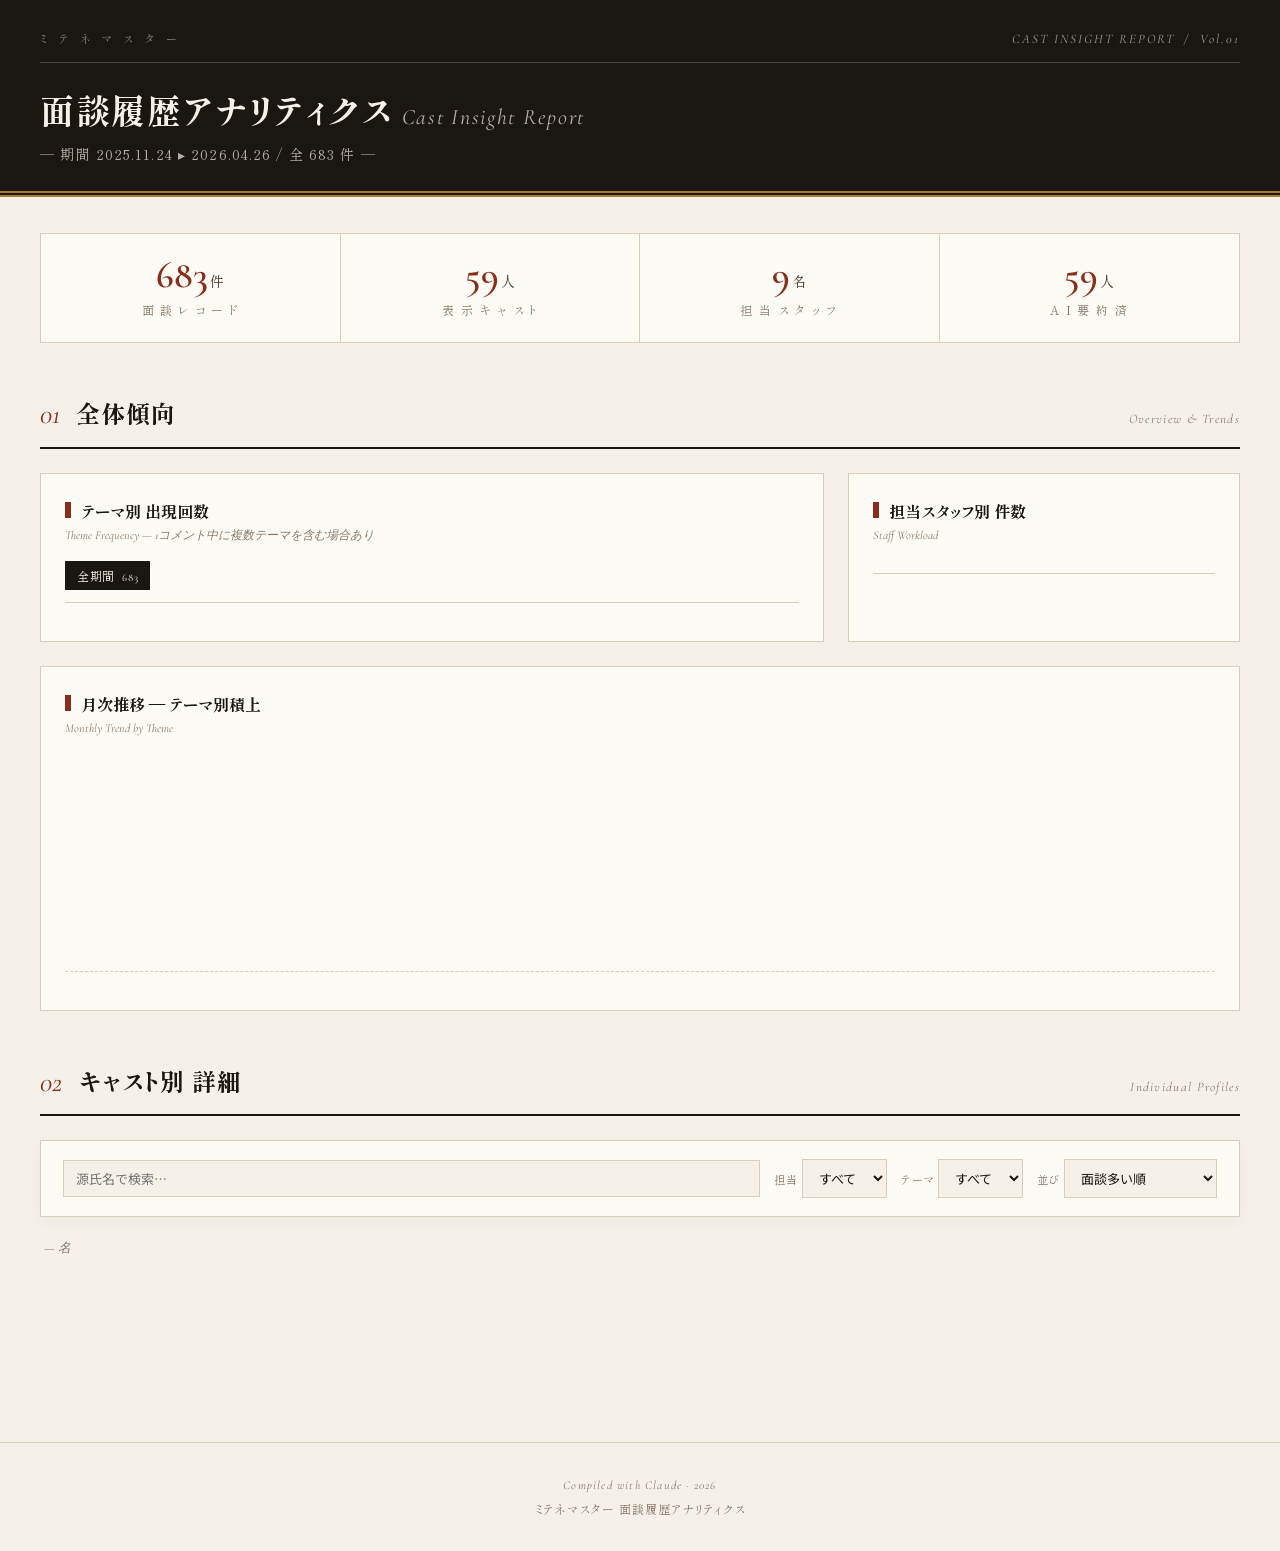
==== commit ab71196d: "Update interview-analytics.html" ====
--- a/interview-analytics.html
+++ b/interview-analytics.html
@@ -54,6 +54,7 @@
     border-bottom: 1px solid rgba(255,255,255,0.2);
     padding-bottom: 12px;
     margin-bottom: 18px;
+    gap: 8px;
   }
   .masthead-top .label {
     font-family: var(--serif-en);
@@ -106,6 +107,7 @@
     border-bottom: 2px solid var(--ink);
     padding-bottom: 8px;
     margin-bottom: 24px;
+    flex-wrap: wrap;
   }
   .section-head .num {
     font-family: var(--serif-en);
@@ -176,11 +178,18 @@
     border: 1px solid var(--line);
     padding: 24px;
   }
+  .panel-head {
+    display: flex;
+    align-items: baseline;
+    justify-content: space-between;
+    gap: 12px;
+    margin-bottom: 16px;
+    flex-wrap: wrap;
+  }
   .panel-title {
     font-family: var(--serif-jp);
     font-size: 16px;
     font-weight: 700;
-    margin-bottom: 4px;
     display: flex;
     align-items: baseline;
     gap: 10px;
@@ -197,7 +206,42 @@
     font-style: italic;
     color: var(--ink-mute);
     font-size: 12px;
-    margin-bottom: 18px;
+  }
+  /* 月選択タブ */
+  .month-tabs {
+    display: flex;
+    flex-wrap: wrap;
+    gap: 4px;
+    margin-bottom: 14px;
+    border-bottom: 1px solid var(--line);
+    padding-bottom: 12px;
+  }
+  .month-tab {
+    font-family: var(--serif-jp);
+    font-size: 12px;
+    background: transparent;
+    border: 1px solid var(--line);
+    color: var(--ink-soft);
+    padding: 5px 11px;
+    cursor: pointer;
+    transition: all 0.2s;
+    letter-spacing: 0.05em;
+  }
+  .month-tab:hover {
+    border-color: var(--ink-soft);
+    color: var(--ink);
+  }
+  .month-tab.active {
+    background: var(--ink);
+    color: var(--bg);
+    border-color: var(--ink);
+  }
+  .month-tab .total-num {
+    font-family: var(--serif-en);
+    font-weight: 600;
+    margin-left: 4px;
+    opacity: 0.75;
+    font-size: 11px;
   }
 
   /* テーマ分布 - 横棒グラフ */
@@ -220,9 +264,8 @@
     overflow: hidden;
   }
   .theme-bar .fill {
-    background: linear-gradient(90deg, var(--accent), var(--accent-soft));
     height: 100%;
-    transition: width 0.8s ease;
+    transition: width 0.6s ease;
   }
   .theme-bar .num {
     font-family: var(--serif-en);
@@ -230,8 +273,9 @@
     text-align: right;
     color: var(--ink);
   }
-
-  /* スタッフ円形 */
+  .theme-bar.empty .num { color: var(--ink-mute); }
+
+  /* スタッフ */
   .staff-list { display: flex; flex-direction: column; gap: 8px; }
   .staff-row {
     display: grid;
@@ -251,6 +295,7 @@
   .staff-row .fill {
     background: var(--ink-soft);
     height: 100%;
+    transition: width 0.6s ease;
   }
   .staff-row .num {
     font-family: var(--serif-en);
@@ -326,7 +371,7 @@
     border: 1px solid var(--line);
     padding: 18px 22px;
     display: grid;
-    grid-template-columns: 1fr auto auto auto auto;
+    grid-template-columns: 1fr auto auto auto;
     gap: 14px;
     align-items: center;
     margin-bottom: 20px;
@@ -378,13 +423,11 @@
   .cast {
     background: var(--bg-card);
     border: 1px solid var(--line);
+    border-left: 3px solid var(--accent);
     transition: border-color 0.2s;
   }
-  .cast.featured {
-    border-left: 3px solid var(--accent);
-  }
-  .cast:hover { border-color: var(--ink-mute); }
-  .cast.open { border-color: var(--ink); box-shadow: 0 6px 20px rgba(26,22,18,0.08); }
+  .cast:hover { border-color: var(--ink-mute); border-left-color: var(--accent); }
+  .cast.open { border-color: var(--ink); border-left-color: var(--accent); box-shadow: 0 6px 20px rgba(26,22,18,0.08); }
 
   .cast-head {
     padding: 16px 22px;
@@ -403,6 +446,7 @@
     display: flex;
     align-items: baseline;
     gap: 10px;
+    flex-wrap: wrap;
   }
   .cast-name .badge {
     font-family: var(--serif-en);
@@ -551,36 +595,6 @@
     line-height: 1.75;
     color: var(--ink-soft);
   }
-  .generate-btn {
-    background: var(--ink);
-    color: var(--bg);
-    border: none;
-    padding: 10px 20px;
-    font-family: var(--serif-jp);
-    font-size: 13px;
-    letter-spacing: 0.1em;
-    cursor: pointer;
-    transition: background 0.2s;
-  }
-  .generate-btn:hover { background: var(--accent); }
-  .generate-btn:disabled {
-    background: var(--ink-mute);
-    cursor: not-allowed;
-  }
-  .generate-empty {
-    text-align: center;
-    padding: 24px;
-    color: var(--ink-mute);
-    font-family: var(--serif-jp);
-    font-size: 13px;
-  }
-  .generate-empty p { margin-bottom: 14px; }
-  .err-msg {
-    color: var(--accent);
-    font-size: 12px;
-    margin-top: 8px;
-    font-family: var(--serif-jp);
-  }
 
   /* 面談履歴 */
   .meetings-head {
@@ -590,6 +604,7 @@
     margin-bottom: 12px;
     border-bottom: 1px solid var(--line);
     padding-bottom: 6px;
+    flex-wrap: wrap;
   }
   .meetings-head h4 {
     font-family: var(--serif-jp);
@@ -638,6 +653,8 @@
     line-height: 1.75;
     color: var(--ink-soft);
     white-space: pre-wrap;
+    word-wrap: break-word;
+    overflow-wrap: break-word;
   }
   .meeting .comment .mtag {
     display: inline-block;
@@ -650,20 +667,6 @@
     margin-bottom: 4px;
     letter-spacing: 0.05em;
   }
-
-  /* スピナー */
-  .spinner {
-    display: inline-block;
-    width: 12px;
-    height: 12px;
-    border: 2px solid var(--bg);
-    border-top-color: transparent;
-    border-radius: 50%;
-    animation: spin 0.8s linear infinite;
-    vertical-align: middle;
-    margin-right: 6px;
-  }
-  @keyframes spin { to { transform: rotate(360deg); } }
 
   /* ──────── フッター ──────── */
   footer {
@@ -683,28 +686,126 @@
     display: block;
   }
 
-  /* ──────── レスポンシブ ──────── */
-  @media (max-width: 900px) {
-    .container { padding: 24px 16px 60px; }
-    .masthead { padding: 20px 20px 18px; }
-    .masthead h1 { font-size: 24px; }
+  /* ──────── レスポンシブ:タブレット ──────── */
+  @media (max-width: 1024px) {
+    .container { padding: 28px 24px 60px; }
+    .dashboard { grid-template-columns: 1fr; }
+    .controls { grid-template-columns: 1fr 1fr 1fr; }
+    .controls > :first-child { grid-column: 1 / -1; }
+    .ai-grid { grid-template-columns: 1fr; gap: 14px; }
+    .cast-themes { max-width: 220px; }
+  }
+
+  /* ──────── レスポンシブ:スマホ ──────── */
+  @media (max-width: 640px) {
+    .container { padding: 18px 12px 60px; }
+    section { margin-bottom: 32px; }
+    .masthead { padding: 16px 16px 14px; }
+    .masthead-top {
+      flex-direction: column;
+      align-items: flex-start;
+      gap: 4px;
+      padding-bottom: 8px;
+      margin-bottom: 12px;
+    }
+    .masthead h1 {
+      font-size: 22px;
+      letter-spacing: 0.02em;
+    }
+    .masthead h1 .small {
+      font-size: 14px;
+      display: block;
+      margin-left: 0;
+      margin-top: 2px;
+    }
+    .masthead p.subtitle { font-size: 11px; }
+
     .summary-strip { grid-template-columns: repeat(2, 1fr); }
+    .summary-strip .cell { padding: 14px 10px; }
+    .summary-strip .cell .num { font-size: 28px; }
+    .summary-strip .cell .num .unit { font-size: 11px; }
+    .summary-strip .cell .label { font-size: 10px; letter-spacing: 0.1em; }
     .summary-strip .cell:nth-child(2) { border-right: none; }
-    .summary-strip .cell:nth-child(1), .summary-strip .cell:nth-child(2) {
+    .summary-strip .cell:nth-child(1),
+    .summary-strip .cell:nth-child(2) {
       border-bottom: 1px solid var(--line);
     }
-    .dashboard { grid-template-columns: 1fr; }
-    .controls { grid-template-columns: 1fr 1fr; }
+
+    .section-head .num { font-size: 22px; }
+    .section-head h2 { font-size: 18px; }
+    .section-head .en { display: none; }
+
+    .panel { padding: 16px 14px; }
+    .panel-title { font-size: 14px; }
+    .panel-head { gap: 6px; }
+
+    .month-tab { font-size: 11px; padding: 4px 8px; }
+
+    .theme-bar {
+      grid-template-columns: 95px 1fr 36px;
+      gap: 6px;
+      font-size: 11px;
+    }
+    .theme-bar .name { font-size: 11px; }
+    .theme-bar .track { height: 16px; }
+    .theme-bar .num { font-size: 12px; }
+
+    .staff-row {
+      grid-template-columns: 50px 1fr 32px;
+      font-size: 11px;
+    }
+
+    .monthly-bars { gap: 4px; height: 160px; }
+    .month-col .lbl, .month-col .total { font-size: 10px; }
+    .month-legend { font-size: 10px; gap: 6px 12px; }
+    .month-legend .swatch { width: 10px; height: 8px; }
+
+    .controls {
+      grid-template-columns: 1fr 1fr;
+      padding: 12px 14px;
+      gap: 8px;
+      position: relative;
+    }
     .controls > :first-child { grid-column: 1 / -1; }
+    .controls .grp { width: 100%; }
+    .controls .grp select { width: 100%; }
+    .controls .label { font-size: 10px; flex-shrink: 0; }
+
     .cast-head {
       grid-template-columns: 1fr auto;
+      grid-template-areas:
+        "name toggle"
+        "meta meta"
+        "themes themes"
+        "staff staff";
       gap: 8px;
+      padding: 14px 16px;
     }
-    .cast-meta, .cast-themes, .cast-staff { grid-column: 1 / -1; text-align: left; max-width: none; }
-    .cast-themes { justify-content: flex-start; }
-    .ai-grid { grid-template-columns: 1fr; }
-    .meeting { grid-template-columns: 1fr; gap: 4px; }
-    .monthly-bars { gap: 4px; }
+    .cast-name { grid-area: name; font-size: 17px; }
+    .cast-meta { grid-area: meta; text-align: left; }
+    .cast-meta .count { font-size: 18px; }
+    .cast-themes { grid-area: themes; max-width: none; justify-content: flex-start; }
+    .cast-staff { grid-area: staff; text-align: left; max-width: none; }
+    .toggle-icon { grid-area: toggle; }
+
+    .cast-body { padding: 18px 14px 20px; }
+    .ai-section { padding: 18px 14px; }
+    .ai-headline { font-size: 15px; }
+
+    .meeting {
+      grid-template-columns: 1fr;
+      gap: 4px;
+      padding: 10px 0;
+    }
+    .meeting .staff {
+      border-left: none;
+      border-bottom: 1px solid var(--line);
+      padding-left: 0;
+      padding-bottom: 4px;
+      display: inline-block;
+      width: auto;
+    }
+    .meeting .date { font-size: 12px; }
   }
 </style>
 </head>
@@ -725,9 +826,9 @@
   <section>
     <div class="summary-strip" id="summary-strip">
       <div class="cell"><div class="num" id="s-records">—</div><div class="label">面 談 レ コ ー ド</div></div>
-      <div class="cell"><div class="num" id="s-casts">—</div><div class="label">対 象 キ ャ ス ト</div></div>
+      <div class="cell"><div class="num" id="s-casts">—</div><div class="label">表 示 キ ャ ス ト</div></div>
       <div class="cell"><div class="num" id="s-staff">—</div><div class="label">担 当 ス タ ッ フ</div></div>
-      <div class="cell"><div class="num" id="s-summarized">—</div><div class="label">事 前 A I 要 約</div></div>
+      <div class="cell"><div class="num" id="s-summarized">—</div><div class="label">A I 要 約 済</div></div>
     </div>
   </section>
 
@@ -740,19 +841,29 @@
     </div>
     <div class="dashboard">
       <div class="panel">
-        <div class="panel-title">テーマ別 出現回数</div>
-        <div class="panel-sub">Theme Frequency &mdash; 1コメント中に複数テーマを含む場合あり</div>
+        <div class="panel-head">
+          <div>
+            <div class="panel-title">テーマ別 出現回数</div>
+            <div class="panel-sub">Theme Frequency &mdash; 1コメント中に複数テーマを含む場合あり</div>
+          </div>
+        </div>
+        <div class="month-tabs" id="theme-month-tabs"></div>
         <div class="theme-bars" id="theme-bars"></div>
       </div>
       <div class="panel">
-        <div class="panel-title">担当スタッフ別 件数</div>
-        <div class="panel-sub">Staff Workload</div>
+        <div class="panel-head">
+          <div>
+            <div class="panel-title">担当スタッフ別 件数</div>
+            <div class="panel-sub">Staff Workload</div>
+          </div>
+        </div>
+        <div class="month-tabs" id="staff-month-tabs"></div>
         <div class="staff-list" id="staff-list"></div>
       </div>
     </div>
     <div class="panel" style="margin-top:24px;">
       <div class="panel-title">月次推移 &mdash; テーマ別積上</div>
-      <div class="panel-sub">Monthly Trend by Theme</div>
+      <div class="panel-sub" style="margin-bottom:14px;">Monthly Trend by Theme</div>
       <div class="monthly-chart">
         <div class="monthly-bars" id="monthly-bars"></div>
         <div class="month-legend" id="month-legend"></div>
@@ -776,25 +887,17 @@
       <div class="grp"><span class="label">テーマ</span>
         <select id="q-theme"><option value="">すべて</option></select>
       </div>
-      <div class="grp"><span class="label">面談数</span>
-        <select id="q-count">
-          <option value="0">すべて</option>
-          <option value="7" selected>7回以上(要約あり)</option>
-          <option value="3">3回以上</option>
-          <option value="2">2回以上</option>
-        </select>
-      </div>
       <div class="grp"><span class="label">並び</span>
         <select id="q-sort">
-          <option value="count">面談回数(多い順)</option>
-          <option value="last">最終面談日(新しい順)</option>
-          <option value="first">初回面談日(新しい順)</option>
+          <option value="count">面談多い順</option>
+          <option value="last">最終面談 新しい順</option>
+          <option value="first">初回面談 新しい順</option>
           <option value="name">五十音順</option>
         </select>
       </div>
     </div>
 
-    <div class="result-info" id="result-info">— 件</div>
+    <div class="result-info" id="result-info">— 名</div>
     <div class="cast-list" id="cast-list"></div>
   </section>
 
@@ -806,18 +909,16 @@
 </footer>
 
 <script id="data-blob" type="application/json">
-{"summary":{"total_records":683,"total_casts":158,"period":{"start":"2025-11-24","end":"2026-04-26"},"themes":{"日記・コンテンツ":299,"出勤・シフト":260,"オキニトーク":164,"撮影":130,"プロフィール":80,"掛け持ち・他店":79,"条件・給与":70,"集客ツール":55,"業務態度・指導":55},"staffs":{"幅":340,"せいや":185,"蛍":43,"なべ":40,"太田":25,"ばしこ":24,"成瀬":12,"八谷":10,"かぶ":4},"monthly":{"2025-11":{"集客ツール":11,"オキニトーク":11,"日記・コンテンツ":5,"条件・給与":4,"プロフィール":1,"掛け持ち・他店":3,"業務態度・指導":2,"撮影":3,"出勤・シフト":2},"2025-12":{"オキニトーク":62,"日記・コンテンツ":44,"集客ツール":30,"プロフィール":4,"掛け持ち・他店":8,"撮影":14,"出勤・シフト":20,"条件・給与":6,"業務態度・指導":1},"2026-01":{"集客ツール":7,"日記・コンテンツ":76,"撮影":22,"出勤・シフト":37,"オキニトーク":13,"掛け持ち・他店":12,"プロフィール":21,"条件・給与":9,"業務態度・指導":6},"2026-02":{"オキニトーク":12,"日記・コンテンツ":25,"出勤・シフト":17,"プロフィール":10,"撮影":16,"掛け持ち・他店":12,"条件・給与":5,"業務態度・指導":5},"2026-03":{"日記・コンテンツ":80,"撮影":37,"条件・給与":22,"出勤・シフト":111,"掛け持ち・他店":28,"オキニトーク":19,"業務態度・指導":18,"プロフィール":25,"集客ツール":3},"2026-04":{"集客ツール":4,"日記・コンテンツ":69,"出勤・シフト":73,"プロフィール":19,"撮影":38,"条件・給与":24,"オキニトーク":47,"業務態度・指導":23,"掛け持ち・他店":16}},"count_distribution":{"1":41,"2":24,"3":24,"4":10,"5":13,"6":9,"7":10,"8":5,"9":7,"10":3,"11":2,"12":2,"13":3,"14":2,"15":2,"17":1},"untagged_records":81,"monthly_chart":[{"month":"2025-11","total":42,"日記・コンテンツ":5,"出勤・シフト":2,"オキニトーク":11,"撮影":3,"プロフィール":1,"掛け持ち・他店":3,"条件・給与":4,"集客ツール":11,"業務態度・指導":2},{"month":"2025-12","total":189,"日記・コンテンツ":44,"出勤・シフト":20,"オキニトーク":62,"撮影":14,"プロフィール":4,"掛け持ち・他店":8,"条件・給与":6,"集客ツール":30,"業務態度・指導":1},{"month":"2026-01","total":203,"日記・コンテンツ":76,"出勤・シフト":37,"オキニトーク":13,"撮影":22,"プロフィール":21,"掛け持ち・他店":12,"条件・給与":9,"集客ツール":7,"業務態度・指導":6},{"month":"2026-02","total":102,"日記・コンテンツ":25,"出勤・シフト":17,"オキニトーク":12,"撮影":16,"プロフィール":10,"掛け持ち・他店":12,"条件・給与":5,"集客ツール":0,"業務態度・指導":5},{"month":"2026-03","total":343,"日記・コンテンツ":80,"出勤・シフト":111,"オキニトーク":19,"撮影":37,"プロフィール":25,"掛け持ち・他店":28,"条件・給与":22,"集客ツール":3,"業務態度・指導":18},{"month":"2026-04","total":313,"日記・コンテンツ":69,"出勤・シフト":73,"オキニトーク":47,"撮影":38,"プロフィール":19,"掛け持ち・他店":16,"条件・給与":24,"集客ツール":4,"業務態度・指導":23}],"months":["2025-11","2025-12","2026-01","2026-02","2026-03","2026-04"],"themes_order":["日記・コンテンツ","出勤・シフト","オキニトーク","撮影","プロフィール","掛け持ち・他店","条件・給与","集客ツール","業務態度・指導"]},"casts":[{"name":"さな","count":17,"staffs":["せいや","なべ","幅","成瀬"],"themes":{"集客ツール":3,"オキニトーク":4,"業務態度・指導":5,"掛け持ち・他店":2,"日記・コンテンツ":1,"出勤・シフト":5,"条件・給与":7,"撮影":2},"first_date":"2025-11-26","last_date":"2026-04-16","meetings":[{"date":"2025-11-26","staff":"せいや","comment":"ｷﾃﾈ・ﾈｯﾄ予約説明、オキニトークで炎上させました。12/6電話にてアネも説明。やる気はありそうでした。","themes":["集客ツール","オキニトーク","業務態度・指導","掛け持ち・他店"]},{"date":"2025-12-24","staff":"幅","comment":"みたよ！の使い方\n女の子を見たよ！押して訪問者数を伸ばす。\nみたよ！を押してくれたユーザーは、気にして\nみたよ！を押してるから、そのユーザーへオキニトークを仕掛けていくのが、実際に来客へ繋がり易いよ　などの説明\n実際に文章を作って、やってみせて　やり方は把握","themes":["集客ツール","オキニトーク"]},{"date":"2026-01-15","staff":"せいや","comment":"復帰日迎えで軽く話。代行及びサポ不要✕\nまた頑張ってくれそうではあるので定期的に話して煮詰めていく。北区への引っ越し検討中","themes":[]},{"date":"2026-01-18","staff":"せいや","comment":"日記休日のみサポOK\nこだわりあるので本人らしさ残すためにコピペ文書を簡潔にして次回出勤告知程度で","themes":["日記・コンテンツ","出勤・シフト"]},{"date":"2026-01-27","staff":"成瀬","comment":"最高キャスト割引がフルバックに影響するとモチベーション下がる\n→割引5000円は一日一人までに受付で調整してそれがフルにならないようになるべくするということで了承してくれました。","themes":["条件・給与","業務態度・指導"]},{"date":"2026-02-07","staff":"せいや","comment":"閑散期モチベアップと頑張り反映で1000円バック上げた。月100時間受付が継続条件。色々いつも言ってるが定期的にフォローすれば問題ない。","themes":["条件・給与","業務態度・指導"]},{"date":"2026-03-03","staff":"せいや","comment":"姫デコ継続。\n給料下げる予定だったが\n最後の優しさで3月ラストチャンス100H受付","themes":["条件・給与"]},{"date":"2026-03-09","staff":"なべ","comment":"24日大二郎アイコニック撮影予定。\n早朝枠が空いていたので大二郎が声をかけたら参加になりました。価格はでりどす価格20000円ですが、店で出す方向で。\n\n大二郎が個人でやってるやつだけどランキング頑張ってくれてから店から出すね！で口裏併せてください。最近10位割ってるのでそこでモチベにしてランキング上げさせれたらと。","themes":["撮影","業務態度・指導","掛け持ち・他店"]},{"date":"2026-03-10","staff":"せいや","comment":"マンジャロの副作用か、不正出血が止まらず悔しくて泣いてました。前向きではあるのでまたご飯とか挟みながらフォローしていく","themes":[]},{"date":"2026-03-23","staff":"幅","comment":"最高キャスト、出勤アラート（画像渡し済）、先行予約3週の説明済み\n幅、せいや","themes":["出勤・シフト"]},{"date":"2026-03-24","staff":"幅","comment":"最近、勤怠の悪さは、自分自身　理解してる\n事務所のそばに引っ越しして、自宅待機できれば休まずに出勤出来るからの話しで、今月4.生理あけ6日  計10間　10時間受付70万保証で、一気に引っ越し費用を作ったらと提案　明日撮影で、明後日出勤の際に、書類にサインして条件を決めようと話し","themes":["撮影","出勤・シフト","条件・給与"]},{"date":"2026-03-27","staff":"せいや","comment":"ネット予約の件について、一旦+10分は切った。付随価値を相談中（おそらく電マになる）\n\n給料下げたくないから後3日出勤頑張ってと伝えた、明日幅さんと3人で話し合える時間作って保証の件も話しましょうと終話。","themes":["集客ツール","出勤・シフト","条件・給与"]},{"date":"2026-04-01","staff":"せいや","comment":"条件報告LINEにて3月受付時間報告\n生理明けのシフトもOK、保証の話もするが散々行ってきたバックの話どうするか幅さんと相談。80時間で線を引く予定ではいる","themes":["出勤・シフト","条件・給与"]},{"date":"2026-04-03","staff":"せいや","comment":"幅さんと3者面談。10H受付x7万x10日間\nﾄｰﾀﾙ70万保証。\n\nどう見ても勤怠だけなので\nそこはせいやで密に連携して\n構っていくしかない。\n\n幅さんから\n続くようだと来月から見直しと警告済み\n今月は見直し見送りで、バック継続条件を月に80Hに緩和。\n\n事務所付近に引っ越し予定\n\n幅さんが叩き役せいやがフォロー役の絵図","themes":["条件・給与"]},{"date":"2026-04-07","staff":"幅","comment":"お気に入り登録に、オキニトークで一斉送信の文を作成して、GWの予定はいかがですか？など仕掛けていく提案","themes":["オキニトーク"]},{"date":"2026-04-13","staff":"せいや","comment":"膀胱炎は治ったそう。\nカメラの設定教えてもらった。復帰日で凝ったことは話さず、オキニトーク溜まってるよぐらい。そこ見ながら次回","themes":["オキニトーク"]},{"date":"2026-04-16","staff":"幅","comment":"前回途中上がり、本日も待機で帰らないようモチベーション上がるポジティブな考え方を色々提案","themes":["業務態度・指導"]}],"ai_summary":{"headline":"勤怠不安定の主役、保証付き集中出勤で再起をかける","themes":["条件・給与の調整","勤怠改善","メンタルフォロー"],"challenges":"勤怠が極端に不安定。事務所付近への引っ越しで安定化を図っている段階。マンジャロ副作用や不正出血など体調面の波も大きい。","progress":"3月の70万トータル保証(10H×7万×10日)を実行中。バック継続条件を月100Hから80Hに緩和。GW向けにオキニトーク一斉送信で予約獲得提案中。","approach":"幅が叩き役・せいやがフォロー役の二人三脚で密にフォロー。来月以降は見直し警告済みで、勤怠次第の崖っぷち。"}},{"name":"あーりん","count":15,"staffs":["せいや","八谷","幅"],"themes":{"条件・給与":2,"掛け持ち・他店":1,"日記・コンテンツ":3,"撮影":1,"オキニトーク":5,"出勤・シフト":3,"集客ツール":1},"first_date":"2026-02-25","last_date":"2026-04-22","meetings":[{"date":"2026-02-25","staff":"幅","comment":"Classi四日市、グランドOperaに5年在籍\n心機一転名古屋でと思い面接、\nE➕、グランド、当店の中から、当店を選んで\n最初は、不安もあり掛け持ち予定だったが、3月いっぱい保証をつける事で、バックアップ\n名駅で自宅待機は、一本目大変かと思いますが、よろしくお願いします。またClassi四日市では、貸切客や、サイト上では、エリア1位も取ってるよう","themes":["条件・給与","掛け持ち・他店"]},{"date":"2026-02-27","staff":"幅","comment":"Laraにて、仮撮影大二郎　3月のニュース枠にて早番宣伝、内緒話しなどのバナーにて、押す話しからの説明打ち合わせ","themes":["日記・コンテンツ","撮影"]},{"date":"2026-03-05","staff":"幅","comment":"今日で無事にクラッシーとグランドオペラ卒業しました！✨連絡あり","themes":[]},{"date":"2026-03-11","staff":"幅","comment":"ニュースが上がって、注目度が上がるので、日記、オキニトークをしっかりやっていくよう連絡済み","themes":["オキニトーク","日記・コンテンツ"]},{"date":"2026-03-12","staff":"八谷","comment":"カンジダ発症。\n性病疑惑で高熱も出たとのこと。\n検査結果が5日後に出るとのことで、それまで様子見。\nニュース期間なのにタイミングが・・・","themes":["日記・コンテンツ"]},{"date":"2026-03-16","staff":"幅","comment":"今週は、性病に引っかかってるのもあり、台湾へ旅行へ行く予定で、\n来週から、しっかり頑張ります！","themes":[]},{"date":"2026-03-25","staff":"幅","comment":"出勤アラート、早番出勤なので、特にアップ\n最高キャストもテンプレートに登録して定期的にアップ　オキニトークの増加キッチリ返信　本日オキニトークから来店","themes":["オキニトーク","出勤・シフト"]},{"date":"2026-03-28","staff":"幅","comment":"鶴舞3Pの迎えの際に、最高キャスト・出勤アラートが上がってないので、テンプレートに登録してアップするやり方を再度説明","themes":["出勤・シフト"]},{"date":"2026-04-01","staff":"幅","comment":"3月の保証トータル10H5万でクリアしたが、少し不安が残るため、10H4万トータル保証で継続ただし、遅番出勤も入れていく","themes":["出勤・シフト"]},{"date":"2026-04-04","staff":"幅","comment":"昨日初めての遅番で、すぐリピートがあった為、金曜以外に遅番の日を入れながら、様子見て行くのを提案、来週の予定を立てる\nGW絡みもあるから、時間など調整していきましょう","themes":[]},{"date":"2026-04-06","staff":"幅","comment":"オキニトークでの　やり取りで指名料について質問あり、通常のネット予約は、P指1000円\nGW先行予約を機にオキニトークからの予約にちいて、会議してまた、お知らせしますの返答\nまた、姫予約に関しては、何かないですか？","themes":["集客ツール","オキニトーク"]},{"date":"2026-04-10","staff":"幅","comment":"オキニトークから予約に繋がる事が多い\n本日もオキニトークからのお客様\n先行予約と絡めてを提案","themes":["オキニトーク"]},{"date":"2026-04-11","staff":"幅","comment":"タイマーが故障との事で新調\n口コミの返信が溜まってたので、返信するように、またアクセスが口コミ返信は、一番取れるので早めにと提案","themes":[]},{"date":"2026-04-22","staff":"幅","comment":"ゴールデンウィーク、昼職がない時は、スケジュール出し済み　現状オキニトークから実客が取れて来てる為、本人的にもオキニトークの重要性は、感じてる","themes":["オキニトーク"]},{"date":"2026-04-22","staff":"せいや","comment":"送迎中稼げるなら長時間待機で10万ぐらいという会話が出た。確かに頑張れるなら下地を作ってしまうのもアリだねと返答。ロングになれば条件も出せるが、幅さん主導で動いているので相談","themes":["条件・給与"]}],"ai_summary":{"headline":"クラッシー&グランドOpera卒の即戦力、オキニトーク経由の集客で実績","themes":["保証付き入店","オキニトーク活用","出勤戦略"],"challenges":"2月入店直後にカンジダ・性病疑惑で停滞。台湾旅行を挟むなど波あり。指名料の質問など細部の不明点も。","progress":"3月10H5万保証クリア後、4月から10H4万トータル保証で継続。遅番もリピート発生。オキニトーク経由の予約が増え本人も重要性を実感。","approach":"幅さん主導で進行中。GW絡みで先行予約とオキニトークを連動。長時間待機で10万案も浮上、ロング条件出しは協議中。"}},{"name":"さとえり","count":15,"staffs":["せいや","なべ","ばしこ","幅"],"themes":{"オキニトーク":3,"日記・コンテンツ":11,"出勤・シフト":3,"撮影":6,"条件・給与":2,"プロフィール":2,"業務態度・指導":1},"first_date":"2026-02-01","last_date":"2026-04-23","meetings":[{"date":"2026-02-01","staff":"幅","comment":"エデン在籍1年半くらい単価60  15000円、\n週5.6出勤予定　12時間出勤経験あり\n日記について、出勤時、休日時などの説明、\nオキニトーク、なとヘブンツール理解ある為\nレギュラーメンバーとして育てて行く予定","themes":["オキニトーク","日記・コンテンツ","出勤・シフト"]},{"date":"2026-02-02","staff":"せいや","comment":"キャバ時代にダンス経験等ありで幅さん大二郎含めて風俗バージョンの動画作っていこうと話を進めた。愛想は良い。れおと繋がりある。","themes":["日記・コンテンツ"]},{"date":"2026-02-04","staff":"幅","comment":"強制お気に入りの予定、最高キャストの説明、日記に定期的に上げるようにして、人数を増やしていく","themes":["日記・コンテンツ"]},{"date":"2026-02-14","staff":"幅","comment":"出勤時間を後ろへ伸ばすのを提案、入店から7回出勤も保証をクリアだが、不安も残る為、2月いっぱいまで延長、2／15より強制お気に入り、内緒話しが始まる為、鍵付き日記とオキニトークの強化をお願い","themes":["オキニトーク","日記・コンテンツ","出勤・シフト"]},{"date":"2026-02-17","staff":"幅","comment":"日記用動画を撮影、マイガール強制が入ってるので動画を店からアップして行く\n第二弾も撮影していく予定（第二弾はエロダンス）","themes":["日記・コンテンツ","撮影"]},{"date":"2026-03-02","staff":"幅","comment":"引き続き12時間受付フルバックを付けて行く代わりに、姫デコブーストを毎度月末までに44000円を初めていく、マイガールが2000人超えるまで来たので、日記マイガール限定を更新していくように、撮影の日程などの段取り","themes":["日記・コンテンツ","撮影","条件・給与"]},{"date":"2026-03-09","staff":"なべ","comment":"春撮影と合わせて日記用の撮影。\n日記の写真が偏ってきているが、写メ用もスマホで撮るのが嫌らしいので大二郎撮影の回数を増やす。\n16日にグラビアと鍵大二郎撮影。←ここでも写メ用に使える用多めに撮影","themes":["日記・コンテンツ","プロフィール","撮影"]},{"date":"2026-03-09","staff":"ばしこ","comment":"前回編集した25本ほどの動画のうち、使ってほしくない内容のものが多々あった模様。\n1度もらった素材を本人と直で相談し再編集予定","themes":["日記・コンテンツ"]},{"date":"2026-03-11","staff":"せいや","comment":"給料もモチベも下がっていてラーメンって言ってたので連れて行った。さわりなので細かいことはまだ詰めてないが、二人三脚で頑張っていこうと、撮影等楽しみにしたりと前向きな部分もあるので定期的に顔合わせて","themes":["撮影","条件・給与","業務態度・指導"]},{"date":"2026-03-19","staff":"せいや","comment":"やっと動画もらった。こちらで1日一本ずつ上げていく。オキニトークも一斉送信したので返信の旨伝え。マルチタスクがダメなので順に潰していく、一段落したら次はX。\n膀胱炎らしく病院行かせるもしくは付き添い頼まれてる。売上の基盤を作れるようにここを重点的に接していく","themes":["オキニトーク","日記・コンテンツ"]},{"date":"2026-04-04","staff":"せいや","comment":"出勤アラート説明（作成済み）\n以前の最高キャスト合わせて\nテンプレートも教えた。\n\n生理前で気が立ってる。\n定期的に構ってれば〇\n生理明けにSNS開始と真面目トーク","themes":["出勤・シフト"]},{"date":"2026-04-08","staff":"せいや","comment":"仕事が電話の鳴りに比例し過ぎてるので、新規や履歴の薄いフリーに宣伝とリピートを兼ねて行ってもらってると説明しフォロー。\n生理明けにSNSとアイドル系ではなくセクシー系のダンス撮影を組むつもり、疎かになると良いことないのでもう少し頻度上げて見ていく","themes":["撮影"]},{"date":"2026-04-13","staff":"せいや","comment":"日記の効率化のススメ\n通勤時とランチタイム時のアクセスの集中を伝え予約投稿するように","themes":["日記・コンテンツ"]},{"date":"2026-04-17","staff":"せいや","comment":"ヘラってるのでフォロー。\n店側から見て接客のギャップが良い意味であるので、自信をもってやること。日記について盛れた写真の日常系をあげれているので、軸として日常→時折ドエロの形で行うよう指示。エロ売り→接客ではなく、接客でエロいギャップを大きく見せれるように。","themes":["日記・コンテンツ","プロフィール"]},{"date":"2026-04-23","staff":"幅","comment":"5/8日金　夜ガイYouTube撮影の提案\nオッケーとの事で、チャンネルを送ってみといてもらう　新規客獲得のチャンスを活かすように！","themes":["撮影"]}],"ai_summary":{"headline":"エデン経由の即戦力、鍵付き日記とエロダンス動画で攻める","themes":["日記・動画コンテンツ","撮影スケジュール","メンタル管理"],"challenges":"マルチタスクが苦手で順に潰していく必要あり。生理前のヘラりや膀胱炎など体調波。エロ売り→接客の順番を逆転させる指導が必要。","progress":"12時間受付フルバック+姫デコブースト44000円継続。マイガール2000人超え。第二弾エロダンス、グラビア、5/8夜ガイYouTube撮影と撮影目白押し。","approach":"二人三脚で前向きに。日常→時折ドエロのギャップ戦略。盛れた日常写真を軸に売る方針。せいやが連携の中心。"}},{"name":"みすず","count":14,"staffs":["せいや"],"themes":{"集客ツール":1,"日記・コンテンツ":5,"オキニトーク":2,"撮影":2,"条件・給与":1,"プロフィール":1,"業務態度・指導":2,"出勤・シフト":2},"first_date":"2025-12-18","last_date":"2026-04-24","meetings":[{"date":"2025-12-18","staff":"せいや","comment":"パフォーマンスヘブンはまだ話せてない。\n多少勤怠が改善されてきたのでジワジワこっちのペースに。通勤時とお昼時に日記を仕込むのは7割がた守ってくれてる。自身の問題で退店がチラついてるのでフォロー中","themes":["集客ツール","日記・コンテンツ"]},{"date":"2025-12-19","staff":"せいや","comment":"ｵｷﾆﾄｰｸ承認ﾃﾝﾌﾟﾚOK。\n金に手段選ばないので、稼げるマネジメント引き続き。持ち上げるとスムーズに話入っていく","themes":["オキニトーク"]},{"date":"2026-01-14","staff":"せいや","comment":"バニラ連携〇\n意外にも日記サポ・代行不要。\n年明け初対面で近況教えてもらうだけ。\n厳しく接するよりジワジワ長期目線で。\n17日撮影季節物+グラビア+コスプレ+バナー用撮ってもらう。引き続きせいやで連携とります","themes":["日記・コンテンツ","撮影"]},{"date":"2026-02-14","staff":"せいや","comment":"幅さんと三者面談。\n動きがありそうで一旦昇格保証は保留、追って話。","themes":[]},{"date":"2026-02-21","staff":"せいや","comment":"幅さんと三者面談。\n保証や条件変更（マインド参照）\n前向きに頑張っていきそうなので\n引き続き対応します","themes":["条件・給与"]},{"date":"2026-03-07","staff":"せいや","comment":"勤怠もまともになってきたので、15日区切りで保証継続。コスプレの相談に乗ったりしてるので意欲も継続はしてる。購入後撮影予定。立ち上がりが悪いのでスタートイベントにも乗り気でバナー作って始める予定","themes":["撮影"]},{"date":"2026-03-13","staff":"せいや","comment":"引っ越しの審査落ちで文句言ってた。これ以上の手助けはできないので上層部にパス。日記の写真もとっていてやる気はある","themes":["日記・コンテンツ","プロフィール","業務態度・指導"]},{"date":"2026-03-20","staff":"せいや","comment":"ガス抜きに送迎、文句は吐き出した。出確がどーたらなのでこっちで責任持つから個人LINEにて送るように。出勤は一緒にしてくるので来てしまえば安定している。","themes":["出勤・シフト"]},{"date":"2026-03-26","staff":"せいや","comment":"話したいとのことで対応。\nその場での理解は得られるので些細な事でも仕組みや考え伝えて疑問潰していく形。\n出勤出ていなかったので月末まで確保","themes":["出勤・シフト"]},{"date":"2026-03-29","staff":"せいや","comment":"引っ越しが決まらないと嘆いていた。モチベは下がり気味。少し距離詰めてヒアリングのターン。時間取れ次第日記等の説明含めて予定","themes":["日記・コンテンツ","業務態度・指導"]},{"date":"2026-04-01","staff":"せいや","comment":"延長に電話しないのは雰囲気、トークで他のキャストとの差別化図ってるとのこと。るなまで行かないが事実客はいるのでそこは飲んで、話さなくていいから着信入れてからLINEしてと伝え。話せば話すほど何でもさらけ出してくれるので辛抱と維持を","themes":[]},{"date":"2026-04-05","staff":"せいや","comment":"オキニトーク未送信に送信請負、返してないのも返していくように伝え","themes":["オキニトーク"]},{"date":"2026-04-23","staff":"せいや","comment":"保証の件について話\n切っても頑張りそうだが、ぶつぶつと\n幅さんに相談して引き続き","themes":[]},{"date":"2026-04-24","staff":"せいや","comment":"動画バナーを作成したため、動画の重要性及び鍵付き日記も使っていくように","themes":["日記・コンテンツ"]}],"ai_summary":{"headline":"勤怠改善のじわじわ立て直し組、せいや専属で長期目線","themes":["勤怠改善","引っ越しトラブル","対話による疑問解消"],"challenges":"引っ越し審査落ち繰り返しで文句やモチベ低下。出勤せず月末まで確保が必要。延長に電話しないなど独自の接客スタイルも修正対象。","progress":"勤怠まともになり15日区切りで保証継続。コスプレ撮影意欲あり。動画バナー作成で動画と鍵付き日記の重要性を再強調。","approach":"厳しく接するよりジワジワ長期目線。話せばさらけ出すタイプなので辛抱強く対話。せいやがほぼ専属で対応、上層部に責任パスしながら対応。"}},{"name":"りょうこ","count":14,"staffs":["幅"],"themes":{"オキニトーク":5,"日記・コンテンツ":3,"撮影":3,"出勤・シフト":2,"集客ツール":1,"掛け持ち・他店":2,"業務態度・指導":1,"条件・給与":2},"first_date":"2025-12-03","last_date":"2026-04-18","meetings":[{"date":"2025-12-03","staff":"幅","comment":"オキニトークについて\nニュース、メルマガの件","themes":["オキニトーク","日記・コンテンツ"]},{"date":"2025-12-09","staff":"幅","comment":"12／15〜21 強制お気に入り\nオキニトークの予約はこちら説明","themes":["オキニトーク"]},{"date":"2025-12-17","staff":"幅","comment":"新規追加分オキニトーク送信済み","themes":["オキニトーク"]},{"date":"2025-12-20","staff":"幅","comment":"強制オキニ追加オキニトーク送信","themes":["オキニトーク"]},{"date":"2025-12-30","staff":"幅","comment":"バニラ連携完了☑️本年総括、来年目標など","themes":[]},{"date":"2026-01-02","staff":"幅","comment":"向こう5日間の出勤は全て完売の為以降で、着物撮影の予定連絡待ち","themes":["撮影","出勤・シフト"]},{"date":"2026-01-05","staff":"幅","comment":"1／末から毎月　鍵付き33000を回収\n一旦やってみて、様子を見る\nキテネ回数50回、鍵付きパネル5枚、グラビアなど、特典の説明済み\nしずく一本で、やって行くとの事","themes":["集客ツール","掛け持ち・他店"]},{"date":"2026-01-09","staff":"幅","comment":"日記について、自分で内容重視しながら本数を増やして行く","themes":["日記・コンテンツ"]},{"date":"2026-01-24","staff":"幅","comment":"ニュース用撮影、バレンタインがかかる為、内容打ち合わせ","themes":["日記・コンテンツ","撮影"]},{"date":"2026-02-18","staff":"幅","comment":"グラビア撮影、今後の展開など打ち合わせ\n直近の本指名客について、ガチ恋系が多いので対策が必要、昼職の場所が何故か特定された？など\n要注意必要\n誕プレ","themes":["撮影","業務態度・指導"]},{"date":"2026-03-20","staff":"幅","comment":"連休明け　送りにて、本日接客の中に引き抜き話しの様な客あり　アネキャン利用過去にあり、アバンスが岡崎に出す話をなぜかされた。","themes":["掛け持ち・他店"]},{"date":"2026-03-25","staff":"幅","comment":"先行予約、最高キャスト、出勤アラート\n全て繋がってる話しで、やり方を説明\n姫デコブーストが年間50万近くなるのは、どお？からの話しから、4月より出勤時間に合わせて、フルバックをつける話しで対応、まだ確定までの話しは、時間ある際にで、本日の話しは終了","themes":["出勤・シフト","条件・給与"]},{"date":"2026-04-09","staff":"幅","comment":"オキニトークからの予約について説明、\n先行予約が既に3件程入ってるので、オキニトークを絡めて予約へ誘導\n前回の話しの結果　8H80  10H100 12H120\nまでのフルバックで対応","themes":["オキニトーク","条件・給与"]},{"date":"2026-04-18","staff":"幅","comment":"近況伺い　客層が若干若くなってきたとの事、\n予約状況、収入は、問題なし\n前もって、先行予約で、うめていく・ホテルを方面でかためる","themes":[]}],"ai_summary":{"headline":"しずく一本の安定運営、鍵付き日記月33000で固定収益化","themes":["鍵付き日記収益化","オキニトーク予約導線","ガチ恋客対応"],"challenges":"本指にガチ恋系が多く対策必要。昼職特定の懸念、引き抜き話やアバンス岡崎話などの外部リスクあり。","progress":"鍵付き33000円月次回収を継続(50回キテネ・パネル5枚特典)。4月から8H80/10H100/12H120のフルバック導入。先行予約3件で先回り埋め推進。","approach":"幅が一貫して担当。安定運営のため先行予約とオキニトークの連動を強化。ホテル方面固めで安全と効率を両立。"}},{"name":"さとみ","count":13,"staffs":["せいや","太田","幅","成瀬"],"themes":{"集客ツール":1,"オキニトーク":4,"条件・給与":1,"日記・コンテンツ":3,"掛け持ち・他店":2,"撮影":4,"出勤・シフト":4},"first_date":"2025-12-08","last_date":"2026-04-23","meetings":[{"date":"2025-12-08","staff":"成瀬","comment":"ネット予約+10分　キテネ説明。\nオキニトーク送って欲しいということで、自動承認OKで請負いました。","themes":["集客ツール","オキニトーク"]},{"date":"2025-12-08","staff":"太田","comment":"条件見直し","themes":["条件・給与"]},{"date":"2026-01-06","staff":"幅","comment":"案内前に、動画を簡単に作成して、日記のマイガール動画アップ　今後動画アップか、静止画を繋げてなど、日記力アップの話し","themes":["日記・コンテンツ"]},{"date":"2026-01-09","staff":"太田","comment":"アネキャンで尾張ランキングTOP３入り狙う","themes":["掛け持ち・他店"]},{"date":"2026-03-11","staff":"幅","comment":"生理になったが、量は少な目、生理痛なしとの事で明日セットサロンに連れていき予定通りYouTube撮影オッケー","themes":["撮影"]},{"date":"2026-03-12","staff":"幅","comment":"バニラにてアネキャン用スプラッシュYouTube撮影　　3／25〜3／31 指名料無料\n出演料は、次回出勤の際に下着","themes":["撮影","出勤・シフト","掛け持ち・他店"]},{"date":"2026-04-03","staff":"幅","comment":"YouTubeの出演として、サルートプレゼント撮影予定を組む　せいや含めて話し3月の売り上げ、キャスト報酬1位だが当欠8回あったので平均10万の為【成瀬コンサルAI使用】\n80万損してる、これを少なくとも3回に抑える話し","themes":["撮影","出勤・シフト"]},{"date":"2026-04-08","staff":"せいや","comment":"最高キャスト・出勤アラート説明。\n仕事が入って作成まではいかなかったがテンプレートまで説明。追って確認含め声掛け","themes":["出勤・シフト"]},{"date":"2026-04-11","staff":"幅","comment":"オキニトークが，溜まってたので全て一緒に返信\n口コミのお礼も同じく、返信　今後たまらないようにしないと、またでいいや！になっちゃうので、特に口コミお礼は、すぐ書くように提案","themes":["オキニトーク"]},{"date":"2026-04-13","staff":"幅","comment":"今回の件は、誰も知らないと言ってあるので、周知徹底でお願いします。","themes":[]},{"date":"2026-04-16","staff":"幅","comment":"撮影用セットサロンからの撮影、大二郎\n来週月曜に、荷物を持って行って、四日市から持ってくる　寮は、そのまま使用予定で、荷物入れ替えで、出勤多数してもらう方向","themes":["撮影","出勤・シフト"]},{"date":"2026-04-22","staff":"せいや","comment":"4/17メモ漏れ\nハプバーの件で顔見知りがいるので他の子がどんな接客しているか気になっている様子。周りに感化されず入店時のままでいいと伝え。日記やオキニトークを受付終了後に溜めてまとめてやる癖があるので、しんどくなるからルーティーンを決めて継続するように提案。例の件は自ら言ってこず。定期的にガス抜きと軌道修正","themes":["オキニトーク","日記・コンテンツ"]},{"date":"2026-04-23","staff":"幅","comment":"案内時の会話で、尾張ランキング3位だから、\n上を目指そう！例えば声⭕️らしいので、声日記は、アクセス取れるアドバイス\nオキニトークの返信、口コミお礼日記は、特にマメにするように","themes":["オキニトーク","日記・コンテンツ"]}],"ai_summary":{"headline":"尾張ランキングTOP3狙いの実力派、当欠改善が最大の課題","themes":["当欠削減","YouTube・撮影","オキニトーク返信習慣化"],"challenges":"3月キャスト報酬1位だが当欠8回で平均10万×80万損失。オキニトーク・口コミお礼を溜める癖。ハプバー顔見知り情報で揺れる。","progress":"アネキャン用YouTube撮影、サルートプレゼント企画で露出強化。当欠を3回まで抑える目標設定。寮そのままで荷物入れ替え出勤多数化方向。","approach":"せいや・幅・成瀬の連携体制。声日記など声を活かしたアクセス施策提案。定期的なガス抜きと軌道修正を繰り返す。"}},{"name":"ひい","count":13,"staffs":["せいや","なべ","ばしこ","幅"],"themes":{"集客ツール":2,"日記・コンテンツ":9,"撮影":6,"掛け持ち・他店":1,"プロフィール":3,"オキニトーク":2,"出勤・シフト":2,"業務態度・指導":1},"first_date":"2026-01-23","last_date":"2026-04-22","meetings":[{"date":"2026-01-23","staff":"せいや","comment":"面接同行\nデリは初めて。メンエスで店からOP本番強制とかあったそうで客を選んでいたと、ルームに空きがないと外で待たされたり。でも10万ほど稼ぎがあったからと。\n根性はあるので入りが大事、都度評価して長期的に頑張ってもらいたい。ポテンシャルはありそう。","themes":[]},{"date":"2026-01-25","staff":"なべ","comment":"バニラ連携〇\nスタート3本続いて、3本ともお客様が優しかったので全然大丈夫でした～とのこと。\n話した感じ肝は座ってそう。\n彼氏がいてバレないかだけ心配してたのでモザの濃さ変えたり随時対応できることは伝えてます。","themes":[]},{"date":"2026-01-28","staff":"幅","comment":"パフォーマンスヘブンの説明、\n日記を事前に予約投稿してるが、動画がない為、今後動画をアップして行くように\n撮影及び、加工","themes":["集客ツール","日記・コンテンツ","撮影"]},{"date":"2026-02-21","staff":"せいや","comment":"近況伺いながら送迎。\n夕方の暇さを感じており\n夜提案すると夜型であっさり承諾\n1か月やってみて、自宅等も行けそうとのことだったので仕事の幅を広げる提案が上手くいきました。山岡家の味噌ラーメンが好きらしい","themes":[]},{"date":"2026-03-08","staff":"せいや","comment":"面接時より真面目にやればスグに昇給できる旨を伝えており、勤怠、日記、リピートの感触、遅番にも代えてくれたのででりどすをプレミアに昇給。\n業界友達も閑散期感じてるらしく最近の暇な感じは納得していた。動画撮影をまだ組んでないので次はそこから。","themes":["日記・コンテンツ","撮影","掛け持ち・他店"]},{"date":"2026-03-10","staff":"ばしこ","comment":"写メ用の写真撮りだめ段取り中。\n動画少しずつ増やして行く方針\nコンカフェ経験ありでメイド服などを着て撮りたいとの事なので用意して撮る","themes":["日記・コンテンツ","プロフィール"]},{"date":"2026-03-19","staff":"せいや","comment":"アイドル時代のオタクにストーカーされてる。話を聞いたうえで本人に判断を委ねたが一旦このままパネルも掲載してやっていくとのこと。パフォーマンスヘブンを見せながら日記はちゃんとやっているので動画の重要性と作り方をレクチャー。接触回数増やして伸ばしていきたい。次回動画日記の確認とオキニトーク","themes":["集客ツール","オキニトーク","日記・コンテンツ"]},{"date":"2026-03-23","staff":"幅","comment":"最高キャスト、出勤アラート、共に画像を渡して説明、先行予約は先まで出せるよう\n幅、せいや説明","themes":["出勤・シフト"]},{"date":"2026-03-26","staff":"せいや","comment":"入店1ヶ月頑張ったら行こうねと約束してたラーメンに連れてった。\n遅番10Hで5万くらいが希望収入。\n現在トラベラーNGだがインバウンド向けの話を進めるとこれからは行ってみるとのこと。現在不満なく働かせて頂いてるとのこと。\n日記も勤怠も優秀なので質を高めていきたい","themes":["日記・コンテンツ"]},{"date":"2026-03-28","staff":"ばしこ","comment":"写メ日記用の写真など撮影して本人に渡し済み\n\nちょっと体調が良くなさそだったので軽く撮影後また枚数欲しくなればいつでも協力するスタンス。","themes":["日記・コンテンツ","プロフィール","撮影"]},{"date":"2026-04-10","staff":"なべ","comment":"幅さんと面談\n4月20日(月)～26日(日)\n→強制マイガール\nその期間にすることやいい流れを取り戻すためにやるべきことを説明。\n\n3月はピルの副作用が思ったより多く当欠が多くなったとのこと。本人もやる気はある様子なのでここから切り替えて再始動。\nストーカーからも連絡が来なくなったとのこと。\n\n3月動画が1本も上がってないのでばしこ撮影組む","themes":["日記・コンテンツ","撮影","出勤・シフト","業務態度・指導"]},{"date":"2026-04-20","staff":"幅","comment":"強制オキニ入り説明と、新規顧客を生かしていく為に、増えた分のオキニトークファーストメッセージは、スタッフで返信は自身で、日記1日10回分の写メ日記用写真は大二郎撮影　先行して上げていく事を提案","themes":["オキニトーク","日記・コンテンツ","プロフィール","撮影"]},{"date":"2026-04-22","staff":"せいや","comment":"動画バナーができるため動画を撮影時含め量産するように伝え。近況奮わないが同業の友人も時期を感じてるらしく自ら仕方ないと思ってしまっている。\n今やってもらってることは報われるので継続していこうと終話","themes":["日記・コンテンツ","撮影"]}],"ai_summary":{"headline":"デリ初心者から1ヶ月でプレミア昇給、優等生路線で質を高める","themes":["動画コンテンツ強化","ストーカー対応","勤怠と日記の質"],"challenges":"アイドル時代のオタクにストーカーされてる(現在は連絡途絶)。ピル副作用での当欠が3月に多発。エロ売りの幅は本人と相談しながら。","progress":"面接同行から始まり1ヶ月でプレミア昇給。3月動画ゼロをばしこ撮影で挽回。4/20-26強制マイガール期間で再始動。動画バナーで量産フェーズへ。","approach":"せいや・なべ・ばしこ・幅の総合体制。希望収入5万/遅番10H。ラーメン約束など信頼関係を着実に。インバウンド向けも徐々に解禁。"}},{"name":"まこ","count":13,"staffs":["幅","蛍"],"themes":{"オキニトーク":6,"日記・コンテンツ":9,"集客ツール":2,"出勤・シフト":6,"プロフィール":1,"撮影":1,"業務態度・指導":1},"first_date":"2025-12-05","last_date":"2026-04-16","meetings":[{"date":"2025-12-05","staff":"幅","comment":"オキニトークファーストメッセージ\n動画を作成する件","themes":["オキニトーク","日記・コンテンツ"]},{"date":"2025-12-17","staff":"幅","comment":"新規追加分オキニトーク送信済み","themes":["オキニトーク"]},{"date":"2025-12-26","staff":"幅","comment":"料金がプレミアになった為、通常ではなく自分に価値を付けて行くように　まずは、口コミ（口コミ返信日記）を増やして行く、みたよユーザーを狙い撃ち、出勤日前日の日記などの話し","themes":["集客ツール","日記・コンテンツ","出勤・シフト"]},{"date":"2025-12-26","staff":"幅","comment":"料金がプレミアになった為、通常ではなく自分に価値を付けて行くように　まずは、口コミ（口コミ返信日記）を増やして行く、みたよユーザーを狙い撃ち、出勤日前日の日記などの話し","themes":["集客ツール","日記・コンテンツ","出勤・シフト"]},{"date":"2025-12-30","staff":"幅","comment":"バニラ連携完了☑️、動画アップ","themes":["日記・コンテンツ"]},{"date":"2026-01-11","staff":"蛍","comment":"日記のアップの仕方・本数・日記補助\nもう一度頑張ってみる","themes":["日記・コンテンツ"]},{"date":"2026-01-15","staff":"幅","comment":"日記用写真撮影、今後の迎え、送りについて説明","themes":["日記・コンテンツ","プロフィール","撮影"]},{"date":"2026-01-23","staff":"幅","comment":"最高キャストの日記、本指さんへの直接のアプローチ、オキニトークの仕分けについて説明","themes":["オキニトーク","日記・コンテンツ"]},{"date":"2026-03-20","staff":"幅","comment":"お客様の事、日記について、出勤予定、\n今後　自分がしていったら良いことなど、送り中、質問が多数あったため、溜め込まない程度に話しを聞く　4/8日前には誕プレ","themes":["日記・コンテンツ","出勤・シフト"]},{"date":"2026-03-26","staff":"幅","comment":"出勤アラート27を50に、最高キャスト15を20に、テンプレートを作成しておいたので、定期的にアップするように、先行予約については、予定が早めに分かるので賛成","themes":["出勤・シフト"]},{"date":"2026-04-02","staff":"幅","comment":"お願いをしてあった、出勤アラート、最高キャスト、オキニトーク、口コミお礼日記の確認と、直近のガス抜きトーク、時間ある時に、誕プレでモチベーションアップ⤴️","themes":["オキニトーク","日記・コンテンツ","出勤・シフト","業務態度・指導"]},{"date":"2026-04-08","staff":"幅","comment":"誕プレを渡して、最近の仕事状況について話し\nロングコースも増えてきて、アドバイスを実行しているようで、次のステップは、出勤を増やして行く為、更なるオキニトークの活用を提案","themes":["オキニトーク","出勤・シフト"]},{"date":"2026-04-16","staff":"幅","comment":"ゴールデンウィークの先行予約の文章が、間違ってたので、正しく提案、オキニトークをフル活用していく方法や、返し方なども提案","themes":["オキニトーク"]}],"ai_summary":{"headline":"プレミア昇格後の価値づけ、誕プレで細やかにモチベ管理","themes":["日記・口コミ強化","オキニトーク仕分け","出勤増加"],"challenges":"プレミア料金に見合う付加価値づくり。ロングコースは増加傾向だが出勤本数自体を伸ばす必要あり。","progress":"出勤アラート27→50、最高キャスト15→20に増加。誕プレでモチベアップ。GW先行予約でオキニトークフル活用へ。","approach":"幅と蛍の体制。口コミ返信日記・最高キャスト・出勤アラートの3点セットを定期アップ。質問が多いタイプなので溜め込まず対話。"}},{"name":"あみ","count":12,"staffs":["幅","蛍"],"themes":{"オキニトーク":4,"日記・コンテンツ":4,"出勤・シフト":2,"業務態度・指導":1},"first_date":"2025-12-05","last_date":"2026-04-24","meetings":[{"date":"2025-12-05","staff":"幅","comment":"オキニトークファーストからの返信、\n毎日20人の見たよ、見たよ返しについて","themes":["オキニトーク","日記・コンテンツ"]},{"date":"2025-12-17","staff":"幅","comment":"新規追加分オキニトーク送信済み","themes":["オキニトーク"]},{"date":"2025-12-20","staff":"幅","comment":"アクセス解析、動画日記投稿を習慣するよう","themes":["日記・コンテンツ"]},{"date":"2025-12-28","staff":"蛍","comment":"バニラ連携完了☑️","themes":[]},{"date":"2026-01-11","staff":"蛍","comment":"日記の本数アップ・補助","themes":["日記・コンテンツ"]},{"date":"2026-01-31","staff":"幅","comment":"2月の出勤　週4で出るのと、別紙参照にて保証の話し","themes":["出勤・シフト"]},{"date":"2026-02-15","staff":"幅","comment":"最近　本指が離れてると感じてた事について相談あり、2月の閑散期でも来てくれる、お客様を大切にしていく、オキニトークで拾っていく話しをして、様子見","themes":["オキニトーク"]},{"date":"2026-03-13","staff":"蛍","comment":"メンヘラ発動。大丈夫だから保証期間にしっかり種まきしよう。日記・オキニトーク等細かなとこ見直して改善するように話し","themes":["オキニトーク","日記・コンテンツ"]},{"date":"2026-03-24","staff":"蛍","comment":"出勤アラート説明\n先行予約も早めにシフト出すように話し","themes":["出勤・シフト"]},{"date":"2026-04-17","staff":"蛍","comment":"幅さんと、3人でモチベーションの保ち方などの話しと、ルーティンを変えることを提案","themes":["業務態度・指導"]},{"date":"2026-04-23","staff":"蛍","comment":"帰る・辞めると言い出し話しを聞いたとこ、悩んでいたなかドライバーの一言で引き金をひいたとの事。しっかり話しをし、引き留め。ドライバーにも余計な会話をしないように指示したい。\nこの周期は定期的にくるので様子見必要。","themes":[]},{"date":"2026-04-24","staff":"幅","comment":"昨日、帰る辞めるの発言があったのを蛍から聞いてたので、あえての世間話しで様子見\n強がってその件には、触れないような会話をあえてしてきた","themes":[]}],"ai_summary":{"headline":"メンタル周期に注意、ドライバーの一言が引き金になるタイプ","themes":["メンタル管理","本指離れ対策","オキニトーク"],"challenges":"「帰る・辞める」の周期的発言。ドライバーの何気ない言葉が引き金に。本指が離れている自覚あり。メンヘラ発動の波。","progress":"保証期間に種まき方針継続。日記・オキニトーク見直し改善中。蛍が引き留めてドライバーにも余計な会話禁止指示の方針。","approach":"幅と蛍が継続フォロー。定期的に来る不調期は様子見必要、強がりで触れない世間話で間接的に支える。"}},{"name":"しほ","count":12,"staffs":["せいや","なべ","ばしこ","太田"],"themes":{"集客ツール":2,"オキニトーク":2,"日記・コンテンツ":4,"撮影":4,"出勤・シフト":5,"業務態度・指導":2,"プロフィール":2,"条件・給与":1},"first_date":"2025-11-24","last_date":"2026-04-25","meetings":[{"date":"2025-11-24","staff":"太田","comment":"11/24　ネット予約+10分、キテネ、パフォーマンスヘブン","themes":["集客ツール"]},{"date":"2025-12-15","staff":"せいや","comment":"ｵｷﾆﾄｰｸ自動承認、ﾃﾝﾌﾟﾚ作成済み。","themes":["オキニトーク"]},{"date":"2025-12-20","staff":"なべ","comment":"次回の商品説明をしがてらインフルエンサーレベルの振り返り。\n次回動画日記のレベル上げを目標にしつつ、動画に関してポロリ以外NGがないから滝修行とかでもOKの子なのでキャラを生かしてバラエティ感のある動画を一緒に作っていこうという話になりました。\nあと、日記の素材をどんどん撮影する。\n\n仕事に関しては自分の売上はどの位置にいるのかのみ気にしていて、病むことがないそうでかなりメンタルは強そう。\n\n2月に豊胸予定","themes":["日記・コンテンツ","撮影"]},{"date":"2026-01-14","staff":"なべ","comment":"日記代行OK\n\n2/6に豊胸するのでそこから1ヶ月休み。\n服を着た撮影は出来るとのこだったので2月中旬に動画を撮影して3月の復活時に存在が消えてないようにサポートする。\n\n正月の燃えつきで今は少しモチベ下がっているそうです。\nけど期待して貰えることがモチベになるみたいなので様子見ながら声かける。","themes":["日記・コンテンツ","撮影","出勤・シフト","業務態度・指導"]},{"date":"2026-02-05","staff":"なべ","comment":"休暇中にアップできる用写メ・動画を撮りだめ。\n胸が落ち着くまでは今日の素材を使用して、落ち着いたらTikTokや日記用で企画物をばしこと作成予定。\n3月に入ったら🆕パネルを撮影をして3月頭に復帰予定。\n\n休み中は本人も上げつつこちらでもサポをしてマイガールが減らないようにします。","themes":["日記・コンテンツ","プロフィール","撮影","出勤・シフト"]},{"date":"2026-03-02","staff":"なべ","comment":"豊胸後初のパネル撮影＆TikTok用撮影\n8日から復活\n姫デコ料金アップ○","themes":["撮影"]},{"date":"2026-03-09","staff":"なべ","comment":"休み中も日記サポや定期的なやりとりをしていたので店から大切にされていると実感している様子。復帰後のモチベは◎。本指が少ないことは自負しているから推されてる分成績で示したいと語っていました。\n豊胸によるＰ指増と本指が他県の人ばかりだから地元の本指を増やすのを目標にしていくそうです。","themes":["日記・コンテンツ","出勤・シフト","業務態度・指導"]},{"date":"2026-03-09","staff":"ばしこ","comment":"TikTok編集済みで数日感覚で3本UP予定","themes":[]},{"date":"2026-03-10","staff":"せいや","comment":"ずっと回るかな～と店マターで話してるので、回すのはあなたと終始伝えている。高額円盤がリピート率低い原因なのでタイミングみて突っ込む","themes":[]},{"date":"2026-03-16","staff":"なべ","comment":"ダウンタイム中に体験に行ったキャバに入店したそう。\nデリの頻度は変わらないが休みの日が暇すぎていつも飲みに行くだけだから仕事にしたとのこと。(週1くらい)＆5月までおっぱいを安静にしないといけなくて本気でおっぱいを使ったプレイは×なのもある。\n\nかといってデリの出勤日数をこれ以上増やすと体力的に厳しいとのことで様子見。\n情報を引き出せる関係もキープしつつこっちの出勤が万が一減ったら突っ込む。","themes":["出勤・シフト"]},{"date":"2026-04-06","staff":"せいや","comment":"直近動きが悪いのは何となく感じており、本指に感謝していた。今回接客の部分については突いておらず。数字見せながらアクセスの重要さどの記事が伸びているか、今後の伸ばし方を説明。\n\n最高キャスト・出勤アラート説明。\n↑テンプレートも\nビジュが良すぎるためブランディングが弱いと仇になるよう伝え最高キャストを急がせた\n\n構っていると気分が良いタイプ","themes":["プロフィール","出勤・シフト"]},{"date":"2026-04-25","staff":"せいや","comment":"オキニトークバック説明。自分から営業かければ稼ぐシステムになっていってるので活かしすよう説明。無難にこなすが順序わかってないので、最高キャスト5人とネット予約金星を目指すように伝え","themes":["集客ツール","オキニトーク","条件・給与"]}],"ai_summary":{"headline":"豊胸後復帰のメンタル強キャラ、本指少なくとも推され勢で勝負","themes":["豊胸ダウンタイム対応","ブランディング","オキニトークバック"],"challenges":"本指少ないことを自負、推され分を成績で示したい。ビジュ良すぎでブランディングが弱いと仇に。キャバ掛け持ちで体力的に出勤増は厳しい。","progress":"2/6豊胸→1ヶ月休み→3/8復帰。撮りだめでマイガール維持。豊胸後初パネル撮影&TikTok展開。最高キャスト5人とネット予約金星目標。","approach":"なべ中心+せいや・ばしこ。構うと気分良いタイプ。5月までおっぱい安静、地元本指獲得が長期目標。"}},{"name":"あん","count":11,"staffs":["幅","蛍"],"themes":{"オキニトーク":5,"日記・コンテンツ":5,"プロフィール":1,"出勤・シフト":3,"集客ツール":1},"first_date":"2025-12-15","last_date":"2026-03-15","meetings":[{"date":"2025-12-15","staff":"幅","comment":"業界未経験の為、まずは日記の文章、写真から\n折をみて、オキニトーク、動画など\n月30万目標　週3くらいの為出勤したら3万平均目標","themes":["オキニトーク","日記・コンテンツ","プロフィール","出勤・シフト"]},{"date":"2025-12-16","staff":"幅","comment":"初出勤、オキニトーク送信、性格診断、日記の種類を説明","themes":["オキニトーク","日記・コンテンツ","出勤・シフト"]},{"date":"2025-12-17","staff":"幅","comment":"新規追加分オキニトーク送信済み","themes":["オキニトーク"]},{"date":"2025-12-20","staff":"幅","comment":"強制オキニ追加オキニトーク送信","themes":["オキニトーク"]},{"date":"2025-12-29","staff":"幅","comment":"バニラ連携完了☑️","themes":[]},{"date":"2026-01-02","staff":"幅","comment":"パフォーマンスヘブンにて、足りない点を説明　現場では口コミ日記では限定、動画も含めてサンプルは作成して渡した。休日の日記の重要性も出来る範囲で、出来ない点は、様子をみて補助","themes":["集客ツール","日記・コンテンツ"]},{"date":"2026-01-14","staff":"幅","comment":"控えめな日記と声日記動画で、アクセス狙って行く方向の確認　アクセスの動きを見て修正\n昨日1800アクセスいったんで、継続の話し","themes":["日記・コンテンツ"]},{"date":"2026-01-23","staff":"幅","comment":"最高キャストについて昨日、作成してアップした所オキニトークにやります！の連絡があったようで、0→5人以上最高キャストが押されてたのでそれについて説明、またオキニトーク内の仕分けを説明","themes":["オキニトーク"]},{"date":"2026-03-08","staff":"幅","comment":"親、親族バレで退店についての話し\n色々お金を立替えてもらう上で、昼職の社員になる為、3／15日の出勤をもって退店となりました。","themes":["出勤・シフト"]},{"date":"2026-03-10","staff":"幅","comment":"今後の事について、残された日で引き留め中","themes":[]},{"date":"2026-03-15","staff":"蛍","comment":"今夜最後のお礼日記をアップして明日の午後以降にサイト削除となります","themes":["日記・コンテンツ"]}],"ai_summary":{"headline":"親バレで2026/3/15退店、最後まで丁寧にフォロー","themes":["未経験スタート支援","退店フォロー"],"challenges":"業界未経験で日記の文章・写真からスタート。親・親族バレで昼職社員になるため退店決定。","progress":"12月入店から3ヶ月で月30万目標へ。控えめな日記+声日記動画でアクセス1800達成も。最終日まで残された日数で引き留め試みつつ円満退店。","approach":"幅と蛍の体制。立替金の精算含めて誠実に対応。最終お礼日記アップ後にサイト削除済み。"}},{"name":"すみれ","count":11,"staffs":["せいや","なべ","ばしこ","幅"],"themes":{"オキニトーク":3,"日記・コンテンツ":7,"出勤・シフト":4,"条件・給与":5,"業務態度・指導":3,"プロフィール":1,"撮影":2},"first_date":"2026-03-27","last_date":"2026-04-22","meetings":[{"date":"2026-03-27","staff":"幅","comment":"メンエス経験のみ、歯科衛生士で働きながらの出勤だが、週4，5日　15時～3時辺りで出勤予定　4月プレミアで様子見　勤怠、日記、オキニトークを見て、見直し（アップ）\nヘブンのツールは初めての為バックアップしていく　小橋作で初出勤用・動画を作成","themes":["オキニトーク","日記・コンテンツ","出勤・シフト","条件・給与"]},{"date":"2026-03-29","staff":"幅","comment":"無事初出勤　オキニトークのファーストメセージ、案内前🌸歩きアップ　合間の時間で様子聞きながらモチベーションアップへ　\n最高キャスト、出勤アラートをテンプレートにセット　途中話したがプレイ等　問題なしとの事","themes":["オキニトーク","日記・コンテンツ","出勤・シフト","業務態度・指導"]},{"date":"2026-03-29","staff":"せいや","comment":"精算お迎えへ。無事初日こなしてくれて次回出勤もOK。未経験らしく意見や質問が常識あるので対応は紳士に。ブランディングやモチベーションは幅さんがしっかりやられているので、こちらは吐け出し口で。天性的な物があるので個人的にはロング本指たくさん作るだろうなという印象でした。","themes":["プロフィール","出勤・シフト","業務態度・指導"]},{"date":"2026-03-31","staff":"幅","comment":"本撮影、分からない事など聞くと、タバコを吸う方の件について質問あり、今週の予定をクリアしたら、来週からフルバックをつけていく予定","themes":["撮影","条件・給与"]},{"date":"2026-04-04","staff":"幅","comment":"今週クリアしたら、最初の約束通り\n来週から12時間受付120分フルパック\n条件は！日記6回必須で、前々に早めに上げていくようアドバイス、案内時に案内動画など提供","themes":["日記・コンテンツ","条件・給与"]},{"date":"2026-04-07","staff":"幅","comment":"出勤動画をアップしていく提案\n本日からフルバックがつくので、日記を先行して上げていく、オキニトークで先行予約を取っていく提案","themes":["オキニトーク","日記・コンテンツ","出勤・シフト","条件・給与"]},{"date":"2026-04-08","staff":"なべ","comment":"ニュース・メルマガの説明。その時期にやることも含め。\n口コミお礼日記の上げ方と効果の説明。","themes":["日記・コンテンツ"]},{"date":"2026-04-18","staff":"幅","comment":"やっと体調戻り復活、\n空いた時間を取り戻す為、まずは\n日記動画、回数を倍近く上げていく\nこちらでバックアップするために、待機時間は、スタジオで撮影","themes":["日記・コンテンツ","撮影","条件・給与"]},{"date":"2026-04-18","staff":"ばしこ","comment":"動画加工して本人へ送信済み","themes":["日記・コンテンツ"]},{"date":"2026-04-20","staff":"幅","comment":"昨日は、ほぼ満枠からの本日は、スタートから空きで、ゴールデンウイーク前で波もあるので、トータルで考えて行こう　理解あり\n昼職が、ほぼ毎日ある為、気持ちモチベーションは常に目を配っていく","themes":["業務態度・指導"]},{"date":"2026-04-22","staff":"幅","comment":"ガチ恋客、友達客、太客など自分の中で、生理しながら、接客してる。働く理由についても話しの話題になり話しを聞いたが、彼女は、しっかりしている！","themes":[]}],"ai_summary":{"headline":"歯科衛生士兼業の天性キャスト、未経験から本指作りの星","themes":["条件・給与","日記・オキニトーク量産","モチベ管理"],"challenges":"メンエス経験のみで日記・撮影が未経験。昼職毎日ある中で体調・モチベ管理。空き時間にスタジオ撮影で補助必要。","progress":"3月末入店、初日無事クリア。4月から12H受付120分フルパック条件、日記6回必須。動画加工も体制構築中。","approach":"未経験で常識ある質問者なので紳士的対応。幅がブランディング・モチベ、せいやが吐け出し口の役割分担。ガチ恋・友達・太客を整理して接客できる芯の強さ。"}},{"name":"しおん","count":10,"staffs":["せいや","なべ","幅"],"themes":{"集客ツール":1,"日記・コンテンツ":4,"プロフィール":1,"撮影":2,"業務態度・指導":2,"出勤・シフト":3,"条件・給与":1,"掛け持ち・他店":1,"オキニトーク":1},"first_date":"2025-12-01","last_date":"2026-04-17","meetings":[{"date":"2025-12-01","staff":"なべ","comment":"インフルエンサーレべルがお店TOP3以内には入っていること、みんなのお手本であることを前提に11月はインフルエンサーレベル76(A評価)だったので、S評価を狙うため、\n12月目標\n口コミ7件→10件以上\n写メ日記82件→100件以上(本人的には1日5本目標)\nネット予約24本→25本以上\nという話をしました。\n\n別件でココアstory(YouTube)出演OKを貰ったのでIMCと日程調整中です。","themes":["集客ツール","日記・コンテンツ","プロフィール","撮影"]},{"date":"2026-01-10","staff":"せいや","comment":"日記のサポートの可否→必要\n本人でクオリティは保つので次回案内等で回数稼いで日記のAランクを狙おうと話で固まりました。ハプバーやプライベートな話を多く語ってくれるので引き続きいい距離間で対応します。","themes":["日記・コンテンツ","業務態度・指導"]},{"date":"2026-02-24","staff":"幅","comment":"近況の話し、誕プレを撮影用下着プレゼント\n閑散期を感じないくらいの最近状況（本日満枠の為）新規も最近は、あるとの事だった為、本人的にもリピートに繋げて行こうのモチベ","themes":["撮影","業務態度・指導"]},{"date":"2026-02-27","staff":"幅","comment":"姫デコブーストのアップの件説明⭕️","themes":[]},{"date":"2026-03-09","staff":"なべ","comment":"日記をやって貰えるのはありがたいけど本指からいちいち日記についてLINEが来てしまうと相談がありました。\n休みの日は1本程度無難な次回いつ出勤、出勤時は次回何時など差し当たりない物でしおんちゃんのカラーをそのまま使って手書きサポートすることになりました。","themes":["日記・コンテンツ","出勤・シフト"]},{"date":"2026-03-25","staff":"幅","comment":"出勤アラート、最高キャスト、テンプレートに保存して定期的にアップするように説明\nインバウンドyoyasobi　貸し切りの料金を考えて決まり次第　参考に設定","themes":["出勤・シフト"]},{"date":"2026-03-28","staff":"幅","comment":"鶴舞3Pの拾いで、日記にインスタ風のテロップを入れて、ストーリーを持たせていくのも良きの提案　出勤アラート・最高キャストがまだ上がってないので、アップお願い","themes":["日記・コンテンツ","出勤・シフト"]},{"date":"2026-04-07","staff":"せいや","comment":"せしるフォローがてら久しぶりに時間取れた\nしおんちゃんもアネキャンの並びに不満を持っているそう。せしるが暴走して10時間フルバックとか目の前で言った怒\n周りからよく相談されるが自身の収入が落ちてないので困る時がある。しおんちゃんも奥底では周りの努力が足りないと思ってそう。","themes":["条件・給与","掛け持ち・他店"]},{"date":"2026-04-15","staff":"せいや","comment":"オキニトークでの姫予約について説明。文言残したスクショを推奨","themes":["オキニトーク"]},{"date":"2026-04-17","staff":"せいや","comment":"先行予約説明。\n色々話すが、顔見知りのキャストの捌け口になっているので定期的にフォロー","themes":[]}],"ai_summary":{"headline":"インフルエンサーS評価狙いの優等生、周りの相談係でも","themes":["日記KPI管理","撮影・動画","顔見知りキャストフォロー"],"challenges":"アネキャンの並びに不満。せしるの暴走発言で困惑。周りからよく相談される立場で逆に重荷も。","progress":"12月インフルエンサー76→100目標。日記100件以上、ネット予約25本以上のKPI設定。ココアstory出演OK。インバウンドyoyasobi貸切設定中。","approach":"本人でクオリティ保つので回数稼いでAランク狙い。ハプバー等プライベート話を多く語ってくれるので距離感維持。捌け口役なので定期フォロー。"}},{"name":"ゆあ","count":10,"staffs":["せいや","幅"],"themes":{"条件・給与":1,"掛け持ち・他店":1,"日記・コンテンツ":6,"プロフィール":2,"撮影":2,"業務態度・指導":1,"出勤・シフト":4,"オキニトーク":1},"first_date":"2026-03-12","last_date":"2026-04-18","meetings":[{"date":"2026-03-12","staff":"幅","comment":"せいや、幅　面接\n現在メンエス　GOLD   7時間5万〜8万稼ぎ\n愛ラブ面接を考えてたが、阻止\n一旦掛け持ちで、やってデリだけで月100最低行けると思ったら1本化　その際は、フルバックをつける条件を提示　3月は、トータル保証をつけて様子見","themes":["条件・給与","掛け持ち・他店"]},{"date":"2026-03-18","staff":"幅","comment":"21日デビューに向けて、撮影\n日記用、動画、写メ\n下着を新着してくるなど、モチベーション高め","themes":["日記・コンテンツ","プロフィール","撮影","業務態度・指導"]},{"date":"2026-03-20","staff":"幅","comment":"明日の事について連絡あり、日記動画を小橋くん作成のもの上げ方など説明","themes":["日記・コンテンツ"]},{"date":"2026-03-21","staff":"幅","comment":"最高キャストの画像を作って、文章と共に送り、説明　スタートから予約はある為\n初日の為　様子見","themes":[]},{"date":"2026-03-24","staff":"せいや","comment":"様子見に拾いに行った。\n現状客当たりが悪いそう（本強客が多い）だが店としては問題なく良い環境だと思っているそう。次回出勤が25日の為そこで出勤アラートと直近のシフトを叩く。\n\nニュース、内緒話バナーをlineにて説明　幅","themes":["日記・コンテンツ","出勤・シフト"]},{"date":"2026-03-25","staff":"せいや","comment":"出勤促したが、生理予定だそう。当欠でも大丈夫だからギリギリまで出勤入れていいよと伝えメンエスに出勤出したので調整してこっち増やしますとのこと。","themes":["出勤・シフト"]},{"date":"2026-03-27","staff":"せいや","comment":"個人に連絡あり。\n前回のシフトの件検討してくれたがエステですでに予約入ってしまったので増やせなかったとのこと。生理が4日ぐらいに終わる予定なのでそこから頑張りますとのこと。元々エステのリスクを切りたいために来てるのでやや強めにプッシュしていく","themes":["出勤・シフト"]},{"date":"2026-04-08","staff":"せいや","comment":"結局どっちつかずなので\nメンエス辞める前提で来ている経緯もあり強めにプッシュ。\n週3出勤で7H-4万8H-5万\n新人イベント4末まで継続\n当日はしっかりやる子なので前日と当日は日記で売り込むことを伝え、休みの日はちょこちょここちらでやっていく。\n\n全出しはマイガールのみ\n\n写真もらった。撮影は髪巻きたいそうで、個人でスケジューリングします。\n\nオキニトークのテンプレももらい\nオキニトーク姫予約も詳しく説明。\n\nオーラはピカ一と感じているのでモノにしたい。","themes":["オキニトーク","日記・コンテンツ","プロフィール","撮影","出勤・シフト"]},{"date":"2026-04-15","staff":"せいや","comment":"動画日記を新天地デビュータグをつけることで特設サイトにピックアップされることを伝え","themes":["日記・コンテンツ"]},{"date":"2026-04-18","staff":"せいや","comment":"新人イベントの口コミお礼日記を新天地デビューで動画で投稿するように","themes":["日記・コンテンツ"]}],"ai_summary":{"headline":"メンエスから1本化中の期待株、新人イベント中の伸び盛り","themes":["1本化交渉","新人イベント","オキニトーク姫予約"],"challenges":"エステ予約優先になりがち、生理タイミングと重なり調整難。GOLDメンエスとの掛け持ち期間中に強めにプッシュ必要。","progress":"3/21デビュー後新人イベント4末まで継続。週3出勤7H-4万/8H-5万条件。新天地デビュータグで特設サイト掲載。","approach":"せいや中心。オーラピカ一でモノにしたい意気込み。当日はしっかりやる子なので前日と当日の日記売り込みを徹底。"}},{"name":"りの","count":10,"staffs":["なべ","ばしこ","幅","蛍"],"themes":{"オキニトーク":2,"日記・コンテンツ":6,"集客ツール":2,"プロフィール":4,"業務態度・指導":2,"撮影":4,"出勤・シフト":1},"first_date":"2025-12-10","last_date":"2026-04-01","meetings":[{"date":"2025-12-10","staff":"幅","comment":"オキニトーク、日記動画アップの話し","themes":["オキニトーク","日記・コンテンツ"]},{"date":"2025-12-25","staff":"幅","comment":"料金変更の話し、オキニトークは、新規含めて返信済み、みたよからのユーザーを狙って仕掛けていく話し","themes":["集客ツール","オキニトーク"]},{"date":"2025-12-28","staff":"幅","comment":"バニラ連携完了☑️","themes":[]},{"date":"2026-01-18","staff":"蛍","comment":"プロフィール写真の変更","themes":["プロフィール"]},{"date":"2026-01-26","staff":"幅","comment":"パフォーマンスヘブンから、足りない部分と日記の上げ方など、前向きな話し\n写メの選択や、売り込みポイントも指導","themes":["集客ツール","日記・コンテンツ","プロフィール","業務態度・指導"]},{"date":"2026-01-31","staff":"幅","comment":"昨年の稼ぎと本年の稼ぎで、比較など\n最近コンテンツをやっている事を含めて、プロフィール変更、2月の保証\n別紙参照","themes":["プロフィール"]},{"date":"2026-03-09","staff":"なべ","comment":"エロ売りが出来ないのでどんな動画が良いか悩み中。キャラを活かした恋人系やイチャイチャ系で17日に動画をばしこ撮影。\n\n仕事の入りが△なことなどは前々から悩んでいたりコンテンツに関してや悩みなど定期的に連絡が来るので対応しながら伸ばしていく。こだわりが強いので本人の意思も尊重しながらじわじわ。","themes":["日記・コンテンツ","撮影"]},{"date":"2026-03-16","staff":"なべ","comment":"四日市店の出勤を増やす相談があったので推奨しました。\n日記は10本上げてるのにアクセスが1000から伸びないことも相談があったのでいろいろ提案しました。動画が乗り気なのでひとまず明日のばしこ撮影でモチベを上げる。","themes":["日記・コンテンツ","撮影","出勤・シフト","業務態度・指導"]},{"date":"2026-03-17","staff":"ばしこ","comment":"本人と相談しながら日記用動画メインで撮影完了。\n\n何本かモザイク処理を施した後、本人へ送る。","themes":["日記・コンテンツ","撮影"]},{"date":"2026-04-01","staff":"ばしこ","comment":"日記用の写真、特に動画を多めに撮影\n使えるように加工して本人に渡す。","themes":["日記・コンテンツ","プロフィール","撮影"]}],"ai_summary":{"headline":"エロ売り苦手の恋人系路線、アクセス頭打ち打開を模索","themes":["動画路線確立","プロフィール変更","アクセス改善"],"challenges":"エロ売り不可、日記10本上げてもアクセス1000で頭打ち。こだわり強くじわじわ進めるしかない。","progress":"ばしこ撮影で恋人系・イチャイチャ系動画。3/17動画撮影でモチベアップ。四日市店出勤も増加方向。","approach":"なべ・ばしこ・幅・蛍の体制。本人の意思尊重しながらじわじわ。撮影頻度を上げてキャラを活かす。"}},{"name":"あい","count":9,"staffs":["せいや","ばしこ"],"themes":{"日記・コンテンツ":4,"撮影":4,"プロフィール":3,"業務態度・指導":1,"出勤・シフト":6,"掛け持ち・他店":2},"first_date":"2026-02-08","last_date":"2026-03-28","meetings":[{"date":"2026-02-08","staff":"せいや","comment":"なべさんと面接、アイモードで1年風俗経験あり、デリは初めて。ポテンシャル高そうだが本人も控えめで緊張してそうだったのでレギュラーからスタート、リピートあるようならプレミアへ。\n日記も撮影もやったことないそうで1からサポートが必要。\n\nコミュニケーションは取りずらそうなので回数重ねて","themes":["日記・コンテンツ","撮影"]},{"date":"2026-02-11","staff":"せいや","comment":"パネル撮影。やる気はある。今のところは6時間で3万メドに稼ぎたいと。追々時間は延ばしていく予定。写真破壊力あるので伸びるかと、なべさんとフォローしていく。\n\nプレミア、自走の為ガソリンか厚生費でタイミング見て伸ばしていきたい。\n\n好物は肉だそうで1か月頑張って作戦会議がてらいこうね～と","themes":["プロフィール","撮影","業務態度・指導"]},{"date":"2026-03-07","staff":"せいや","comment":"スタートとしてはP指本指良好だが週末6時間勤務のみ。平日の暇を懸念しているそう、もちろんそういう日も出てくるがこちらもサポートしていくのでもったいないから出ておいでと話。シャイで多人数前では話せないが、2人だと話してくれる","themes":["出勤・シフト"]},{"date":"2026-03-13","staff":"ばしこ","comment":"24日平日の出勤時に写メ撮影段取り。\n動画なども撮影して効果的に写メ日記使用してもらえる用にクロージング予定","themes":["日記・コンテンツ","プロフィール","撮影","出勤・シフト"]},{"date":"2026-03-20","staff":"せいや","comment":"入店1か月短い受付時間の中リピートあるのでどんどん下地を作っていこうと伝え、出勤叩いた、今日中に必ず申請するように。\n動画の作り方を教えて出勤1日1本。","themes":["日記・コンテンツ","出勤・シフト"]},{"date":"2026-03-24","staff":"せいや","comment":"遅くまで就業していたので出勤アラートのさわりだけ説明。平日の出勤が足りないので7H受付3万保証で持ちかけるつもり。次の出勤が出てるのでそこで時間作って話そうねで終話","themes":["出勤・シフト"]},{"date":"2026-03-28","staff":"ばしこ","comment":"写メ日記用の写真など撮影後本人に渡し済み\n細かい加工などが苦手みたいで何枚か投げて貰えれば教えながら加工しますよとお伝え済み","themes":["日記・コンテンツ","プロフィール","撮影"]},{"date":"2026-03-28","staff":"せいや","comment":"最高キャスト、出勤アラート、インバウンド〇\n\n目の前ででりどすでのあげ方及び加工方法伝えて投稿。アネキャンは踏まえて自身であげるように。","themes":["出勤・シフト","掛け持ち・他店"]},{"date":"2026-03-28","staff":"せいや","comment":"出勤日数の話。\n掴み切れないが何かと掛け持ちかな？受付時間伸ばすのはしんどいと言っていた。知ってたら共有してください。\n\nリピートもあるしゆくゆくは週末本指出勤という目的が合致している為、下地を作る為に入りは頑張っていこうよと\n\n週4、7H受付3万トータル保証を提案。返答待ち。","themes":["出勤・シフト","掛け持ち・他店"]}],"ai_summary":{"headline":"シャイで2人だと話せるタイプ、写真破壊力で伸びる予感","themes":["未経験サポート","出勤拡大","撮影・加工指導"],"challenges":"コミュニケーションが取りにくく回数で慣らす段階。週末6時間勤務のみ、平日の暇を懸念。掛け持ち疑惑あり。","progress":"2/8入店、6時間で3万目標から始動。スタートとしてP指本指良好。週4・7H受付3万トータル保証を提案中。","approach":"せいやとばしこ中心。1ヶ月頑張ったらお肉約束。加工苦手なので教えながら一緒にやる。長期では週末本指出勤目指す。"}},{"name":"あむ","count":9,"staffs":["せいや","幅"],"themes":{"オキニトーク":1,"日記・コンテンツ":1,"出勤・シフト":4,"掛け持ち・他店":1},"first_date":"2026-03-05","last_date":"2026-04-22","meetings":[{"date":"2026-03-05","staff":"幅","comment":"ペット同伴で、出稼ぎを転々としてるよう\n名古屋は、友人が居て丸の内からの5日間\nリピートしてる店も無いよう　大阪では、中国人向けのデリヘルでたまに働いてるとの事","themes":[]},{"date":"2026-03-06","staff":"幅","comment":"本日初日　前日より日記をアップ（動画日記）\n出勤時迎えに行った際にも日記は、予約投稿済み、オキニトークの返信も移動中にやってくれてる　　リピートの話しから5日間で交通費片道支給します。話し済み","themes":["オキニトーク","日記・コンテンツ","出勤・シフト"]},{"date":"2026-03-07","staff":"幅","comment":"初日の印象含めて、名古屋へ引っ越しを考えてるよう　不動産を色々見てたとの事だったので、事務所に言ってもらえば、不動産屋紹介できますよ。この出稼ぎ期間で、在籍で固めたい","themes":[]},{"date":"2026-03-10","staff":"せいや","comment":"保証は1.4万プラス。\n最終日の精算にて、率直にどうだったか確認したが納得してそうではあった。幅さんからも残したい旨聞いていたので5日間以上なら片道交通費も出すし、来てもらった日程が店的に苦しいタイミングだったがポテンシャルは伝わったからまた是非来て欲しいと伝えた。引っ越しも検討中とのこと","themes":[]},{"date":"2026-03-17","staff":"幅","comment":"前回の丸の内に宿泊\n中1日休みを挟んでリピート\n3／30.31\n4／1.3.4.5.6\n7日間\n20時〜4時受付\n30000✖️7\nトータル21万保証\n交通費片道支給","themes":["出勤・シフト"]},{"date":"2026-03-31","staff":"せいや","comment":"珍しく名古屋の客層が良い人で得意らしく、稼ぎも満足そう。アラート等の話をしたいが中々時間合わず、作って早急に対応する。次はGWを考えているがおススメを聞かれたので仰られたように月末か長期連休かなと。こちらがしんどい時期に保証出せば来てくれそうな感もある。","themes":[]},{"date":"2026-04-03","staff":"せいや","comment":"最高キャスト・出勤アラート説明。\n\n出稼ぎなので特に出勤アラートの重要性を説く。次はGW予定と気に入ってリピートしてくれてるので定期的にスタッフから声掛けを","themes":["出勤・シフト"]},{"date":"2026-04-21","staff":"幅","comment":"稼ぎ面で不安が出来て、他店に行ってたが\nせいやと3人で話しをして、当店1本に\nゴールデンウイーク期間10日間の出勤の約束などは別紙参照","themes":["出勤・シフト","掛け持ち・他店"]},{"date":"2026-04-22","staff":"幅","comment":"29日～5/10までの間で10日間　\n20時～4時受け　トータル30万保証【特日のみ+8時間3万】","themes":[]}],"ai_summary":{"headline":"ペット同伴の出稼ぎ族、当店一本化で在籍化を狙う","themes":["出稼ぎ→在籍化","保証付き集中出勤","条件設定"],"challenges":"他店に行く稼ぎ不安あり。中国向けデリと並行。出稼ぎリズムから在籍リズムへの転換が課題。","progress":"3月5日間→7日間21万保証→GW10日間30万保証と段階的に拡大。3者面談で当店一本に同意。引っ越し検討中。","approach":"幅とせいやの体制。出勤アラートの重要性を出稼ぎ視点で説明。客層が良い人で稼ぎ満足、しんどい時期に保証出せば来てくれる感触。"}},{"name":"あやめ","count":9,"staffs":["かぶ","幅","蛍"],"themes":{"オキニトーク":1,"日記・コンテンツ":2,"集客ツール":1,"掛け持ち・他店":1,"出勤・シフト":1,"業務態度・指導":1},"first_date":"2025-12-02","last_date":"2026-04-12","meetings":[{"date":"2025-12-02","staff":"幅","comment":"オキニトークファーストメッセージについて","themes":["オキニトーク","日記・コンテンツ"]},{"date":"2026-01-07","staff":"幅","comment":"バニラ連結完了☑️女の子並び順についての話し\nアクセス、足りない点、出来てる点について、パフォーマンスヘブンの説明","themes":["集客ツール"]},{"date":"2026-02-26","staff":"幅","comment":"姫デコブーストの値段アップの件を話し済み","themes":[]},{"date":"2026-03-09","staff":"蛍","comment":"今の現状に悩みを抱えてたので\n気持が自分の仕事メインにいってるので\nしずくの方にもう少し気持ちを向ける事\n日記がリピ向けの内容になってるので\nあやめちゃんを知らない人にもっと発信するように話し。","themes":["日記・コンテンツ","掛け持ち・他店"]},{"date":"2026-03-10","staff":"幅","comment":"事務所に来て、話し聞いて欲しいの相談から話しをした。現状、これからの展開など","themes":[]},{"date":"2026-03-11","staff":"かぶ","comment":"接客が1本だけでフルの状態が2～3日あった為、本人が気にしていたため現状と状況を説明して、焦らず行きましょうと話し済み","themes":[]},{"date":"2026-03-12","staff":"蛍","comment":"幅さんとも喋り彼女の中で腑に落ちなかった部分も解消されたようです。頭では理解しつつも心がついてこなかった部分も解消され今後も頑張ってくれると思います","themes":[]},{"date":"2026-03-23","staff":"幅","comment":"出勤アラートを画像付きで渡して説明\n先行予約も予定を翌月分出してもらう話しで調整","themes":["出勤・シフト"]},{"date":"2026-04-12","staff":"蛍","comment":"モチベが戻らず本人も悩み中…芯の部分をつき泣いていたが少しスッキリした様子。\n暫く様子見必要か…","themes":["業務態度・指導"]}],"ai_summary":{"headline":"メンタル波あり、リピ向けから新規向け日記への転換指導","themes":["メンタル管理","日記内容転換","しずく寄り意識"],"challenges":"気持ちが自分の仕事メインに行きしずく寄りで悩む。日記がリピ向けになりがち。モチベ戻らず芯の部分で泣くことも。","progress":"3月幅・蛍・かぶの三方面フォロー。腑に落ちなかった部分は対話で解消。出勤アラートと先行予約の翌月分提出で調整。","approach":"蛍と幅が交代でフォロー。様子見必要な状態が続く。あやめを知らない人への発信を意識した日記に転換中。"}},{"name":"かぴ","count":9,"staffs":["せいや","なべ","幅"],"themes":{"集客ツール":1,"掛け持ち・他店":1,"オキニトーク":3,"日記・コンテンツ":4,"プロフィール":1,"業務態度・指導":3,"出勤・シフト":3,"撮影":1},"first_date":"2025-12-07","last_date":"2026-04-25","meetings":[{"date":"2025-12-07","staff":"なべ","comment":"ネット予約に関しては社長から電話で説明。\n店でやっている＋10分はやりたくないとのことで個人オプションの内容を改良。(社長とかぴも直接電話済み)\nアネキャンは個人オプションは一旦なし。\n\nキテネは11月に説明済み。※マイガールの人に関しても多めに押して欲しいとのことでした。","themes":["集客ツール","掛け持ち・他店"]},{"date":"2026-01-10","staff":"なべ","comment":"オキニトーク一括送信OK。\n当日の問い合わせなども来店に繋がりそうなものはこちらで返してOKの許可を貰いました。※文章に注意なのでなるべくなべ返します。\n\n日記に関しても代行OKですが、文章とタイトル、写真を集めて2月からスタートしたいとのこと。\n1日5本上げれるようストックを作って2月上げたものを3月以降は完全コピペ。\nタイトルのみエロOKにするそうなので作成は手伝うことになりました。","themes":["オキニトーク","日記・コンテンツ","プロフィール","業務態度・指導"]},{"date":"2026-03-03","staff":"せいや","comment":"姫デコ継続。\n困ったら話してくるので\nガツガツ行かず受身で。\nなべさんの日記が効いてるのでタイミング見て突っ込む","themes":["日記・コンテンツ"]},{"date":"2026-03-23","staff":"幅","comment":"出勤アラート、先行予約の説明　先行予約は食い気味で聞いてきてたので、予定がわかるのは本人にとって良いことなのかも","themes":["出勤・シフト"]},{"date":"2026-04-07","staff":"せいや","comment":"面接時にはけたついでに20分ほど会話。\nモチベーション低下触られたくない病。\n日記もオキニトークもやらないがケチはつけたい感じ。そこをやれと言うより、自分の見る夏のビジョンに核としていて欲しいと訴えやる気と遠回しに実力主義の方針と伝えてみた。\n\n雑談で気持ちよく関係築きながら、店上がっていけばついてきそう、俗にぬるま湯","themes":["オキニトーク","日記・コンテンツ","業務態度・指導"]},{"date":"2026-04-08","staff":"なべ","comment":"日記を休みの日も1本は上げるために毎日上げるテンプレの相談。\n毎度何かしらやろうとするが続かないので引き続き様子見。\nオキニトークは初回から下ネタの人はオールスルーだけどそれ以外返してく…とは言ってたけど…続くかどうか…。\nこっちからも溜まってるよアナウンスはOK。","themes":["オキニトーク","日記・コンテンツ","出勤・シフト"]},{"date":"2026-04-22","staff":"せいや","comment":"色々不満は溜まっていて、改善というより話を聞いてほしい感じ。変化を求めず自分達が変われば景色も変わるから一緒に頑張ろうトーク。整形に120万貯金予定でやる気はある。\n口コミは独自のやり方で、後は時間経てば追いつくとのこと。本当は看板としてやりたそうだが、現状行動が足りてないことをやんわり伝え。","themes":["業務態度・指導"]},{"date":"2026-04-24","staff":"せいや","comment":"前回撮影をお願いしにくいと言っていたのでクリエイター班に相談したうえで、姫デコ分で月1は大丈夫だよと伝え。寂しそうなので仕事含め声掛け頻繁に","themes":["撮影"]},{"date":"2026-04-25","staff":"なべ","comment":"GW出勤しない理由は客層が悪くなったり普段来ない新規が来るから。\n病むくらいなら休むとのこと。ついでに生理こさせようなぁ。\n本指からリクエストがあったら出勤するかもとは言っていた。","themes":["出勤・シフト"]}],"ai_summary":{"headline":"触られたくない病のぬるま湯型、雑談で関係築く長期戦","themes":["モチベ管理","雑談ベース対応","日記テンプレ化"],"challenges":"日記もオキニトークもやらないがケチはつけたい。何かしらやろうとするが続かない。GW出勤しない理由は客層悪化や新規来訪を嫌う。","progress":"1月から日記代行・オキニ一括送信OK。日記5本ストックで2月以降コピペ運用。整形120万貯金目標で奥底にやる気。","approach":"なべとせいや中心、ガツガツ行かず受身で。実力主義方針を遠回しに伝達。月1撮影で寂しくならないよう接触頻度上げる。"}},{"name":"しのぶ","count":9,"staffs":["かぶ","幅","蛍"],"themes":{"オキニトーク":1,"日記・コンテンツ":2,"撮影":2,"出勤・シフト":4,"掛け持ち・他店":3},"first_date":"2025-12-25","last_date":"2026-04-18","meetings":[{"date":"2025-12-25","staff":"幅","comment":"出勤に関しては、勤怠⭕️だが、接客時間より待機時間が、多いため　それを逆転させる為にやる事　　日記の種類、オキニトークの有効な使い方　　撮影に関しては積極的ではないので、\n空き時間にスタジオ使ってセルフにて撮影","themes":["オキニトーク","日記・コンテンツ","撮影","出勤・シフト"]},{"date":"2025-12-28","staff":"蛍","comment":"バニラ連携完了☑️","themes":[]},{"date":"2026-03-09","staff":"蛍","comment":"かけもちの相談あり\n岐阜のデリとの掛け持ちで一旦様子見\n出勤は半々で出勤する予定！","themes":["出勤・シフト","掛け持ち・他店"]},{"date":"2026-03-09","staff":"かぶ","comment":"本日2件目のお客さん　金額回収忘れ本人とも話し合い済み　お客さん連絡取れ次第、対応連絡いれる話済み","themes":[]},{"date":"2026-03-11","staff":"幅","comment":"本日パネル撮影　予約の関係で若干の時間変更","themes":["撮影"]},{"date":"2026-03-11","staff":"かぶ","comment":"前回にあった金額貰い忘れの件で連絡取れず折り返しも無い件でやはり先に金額を受け取っておく事の必要性を話し今後の対応等も話していきました","themes":[]},{"date":"2026-03-12","staff":"蛍","comment":"3/10に　岐阜のデリへ面接一体してきたとの事。やっぱり距離もあり大変なので岐阜は週2日か3日で様子見たい。高速代・時間もかけて行くので続けれるかわからない。\nあくまでもしずくがメインの気持ちは変わらない。","themes":["掛け持ち・他店"]},{"date":"2026-03-27","staff":"蛍","comment":"出勤アラート・最高キャスト説明\nついでに日記の話しもかるく付け加えて話し済み","themes":["日記・コンテンツ","出勤・シフト"]},{"date":"2026-04-18","staff":"蛍","comment":"クラミジア陽性で休み\nその後出稼ぎ木曜日からしずくに出勤","themes":["出勤・シフト","掛け持ち・他店"]}],"ai_summary":{"headline":"岐阜デリ掛け持ちもしずくメイン、距離あり継続検討中","themes":["他店掛け持ち","金額回収トラブル","病気休み"],"challenges":"岐阜デリへ高速代と時間で続けられるか不安。金額貰い忘れトラブルあり対応徹底。クラミジア陽性で休み発生。","progress":"週2-3で岐阜と分散。しずくメイン気持ちは変わらず。出稼ぎは木曜からしずく出勤の流れ。","approach":"蛍とかぶ中心。先に金額受け取る対応を徹底周知。距離・時間を考慮した無理のない運用。"}},{"name":"にこ","count":9,"staffs":["せいや","幅"],"themes":{"日記・コンテンツ":3,"出勤・シフト":7,"オキニトーク":2,"プロフィール":1,"撮影":1,"掛け持ち・他店":1},"first_date":"2026-03-06","last_date":"2026-04-26","meetings":[{"date":"2026-03-06","staff":"幅","comment":"一旦3／17日までシフト出してもらって\n岡崎からの通いの為　12時から22時受付\n来る時は、志賀本通駅まで、帰りは金山か名駅送り　日記も初めてもらう","themes":["日記・コンテンツ","出勤・シフト"]},{"date":"2026-03-18","staff":"幅","comment":"本日引っ越し完了☑️の連絡あり、落ち着き次第出勤予定","themes":["出勤・シフト"]},{"date":"2026-03-19","staff":"幅","comment":"20，21日と出勤が決まりスタートダッシュに向けて、来週からの強制お気に入りでマイガール限定日記、動画、オキニトークの文をもらうなどの、やりとり","themes":["オキニトーク","日記・コンテンツ","出勤・シフト"]},{"date":"2026-03-20","staff":"幅","comment":"日記に使う写真が、ない為　空き時間に大二郎撮影、来週マイガール限定写真、動画アップ用も合わせて撮影","themes":["日記・コンテンツ","プロフィール","撮影"]},{"date":"2026-03-21","staff":"幅","comment":"昨日初出勤で2日目の出勤予定だったが、体調不良　環境の慣れるまで無理しないようにと、プレッシャーにならない距離間で連絡","themes":["出勤・シフト"]},{"date":"2026-03-29","staff":"幅","comment":"数日空いて本日から3日間出勤予定、本日分ほぼ満枠完売！人見知りキャストの為、皆で声かけて溶け込ませるように、少しのみ時間みつけて話し\n出勤アラート、最高キャストは、テンプレートに作成して、説明等せいやが対応","themes":["出勤・シフト"]},{"date":"2026-03-29","staff":"せいや","comment":"人見知りと聞いていたが極度ではなさそう！\n幅さんから引き継ぎ諸々説明、アネキャンの素材が欲しいらしいのでせいやで素材作成。接客には自信ありそうなので、全員と連携しつつ夜はしっかりサポートしていく。","themes":["掛け持ち・他店"]},{"date":"2026-04-20","staff":"幅","comment":"出勤出来なく、迷惑をかける為、退店したいとLineがあったが、それ以外には何もないとの事だったので、事務所からの『出勤どうですか？』などの連絡は入れないので、当日でも構わないので、気持ち体調良い際に出れば大丈夫ですよ！　本人からの連絡を待ちましょう","themes":["出勤・シフト"]},{"date":"2026-04-26","staff":"せいや","comment":"久しぶりの出勤。出稼ぎのような状態じゃないとたるんでしまうとのこと。今日みたいな急遽出勤でもいいし、まとめたお金必要なら在籍出稼ぎみたいな形も取るから相談してくださいと伝え。オキニトークこちらでやって欲しいとのこと","themes":["オキニトーク","出勤・シフト"]}],"ai_summary":{"headline":"岡崎引っ越し済みの人見知り、本人ペースで急がず対応","themes":["引っ越し対応","体調・出勤波","退店願望対応"],"challenges":"極度ではないが人見知り、初出勤後体調不良で離脱。「迷惑かけるから退店したい」発言あり。出勤波が大きい。","progress":"3/18引っ越し完了→3/20初出勤満枠完売の好スタート。出稼ぎ的な急遽出勤や在籍出稼ぎ形式も提案。","approach":"幅とせいや中心。「出勤どうですか」連絡は控え本人発信を待つ。皆で声かけて溶け込ませる方針。オキニトークは店側で代行。"}},{"name":"るな","count":9,"staffs":["せいや","幅"],"themes":{"条件・給与":2,"出勤・シフト":4,"業務態度・指導":2},"first_date":"2026-01-19","last_date":"2026-04-26","meetings":[{"date":"2026-01-19","staff":"幅","comment":"最近貸し切りが何度かあり、その件の給料についてLINEあり※LINE参照\nコースについて、延長についての説明をした上で、今度は30R8000円で60分本16000円の半分とし30R✖️2でも60本の給料と変わらないようにする話しで納得","themes":["条件・給与"]},{"date":"2026-03-10","staff":"幅","comment":"出勤が出てないとの事で、伺いLINEを送ってたが既読ない為、また様子伺いのLINE","themes":["出勤・シフト"]},{"date":"2026-03-11","staff":"幅","comment":"前向きなLINEありだが、話しをするタイミングは、るな待ち　本人の考えるように合わせていく","themes":[]},{"date":"2026-03-12","staff":"せいや","comment":"なんか不穏そうだったので顔を見だけに送迎行った。全然普通に話してきて一安心。\n変わらず焼肉行きたいと言っていたので社長でも僕でもいいよと伝えておいた、日程調整や店に話しにくいことあったら相談して～とLINE教えといた","themes":[]},{"date":"2026-03-29","staff":"幅","comment":"出勤アラート・最高キャストは作成して、テンプレートに登録　\n直近休んでいた事について、本人の考え等を聞いた上で、せいや合流して説明\nロングコースは個人イベントで、掲載\n一旦スッキリしたようだが、定期的に話を聞いていく","themes":["出勤・シフト"]},{"date":"2026-03-31","staff":"幅","comment":"受付禁止客について、確認後\n八谷、太田、成瀬　経緯について説明、共有\n念には念で、安全対策を本人と共有","themes":[]},{"date":"2026-04-04","staff":"幅","comment":"時間が少し空いたタイミングでも出勤入れれば、休暇期間が、1か月あったので、予約埋まってくるから、直前でもお願いします！\nただストーカーの件や、プライベートの件もあるので、最善の注意バックアップ","themes":["出勤・シフト","条件・給与","業務態度・指導"]},{"date":"2026-04-09","staff":"幅","comment":"今月末まで、予定が決まったので、シフトに入れると先行予約で2週間先まで、予約が入れれる事説明　色々話しがたまってて4/26日の仕事終了後に相談したい事があるみたいで、面談予定","themes":["出勤・シフト"]},{"date":"2026-04-26","staff":"幅","comment":"元々この仕事を始めた理由が、プライベートでの資金を貯める為だったが、今それを失ってる話しなどの相談から、認定資格を取る為、昼職を休職して大学へ通おうか？今出来る目標について色々提案　性格的に絞り込まず、本人の中で決まっている事をあえて相談する傾向があるので、色々な例えで提案　現状の仕事に関してガチ恋系への対応について前例がある為、注意しながらの対応はしてるようです。","themes":["業務態度・指導"]}],"ai_summary":{"headline":"プライベートの相談も受ける深い関係、安全対策を最優先","themes":["条件・給与","ストーカー・受禁客対応","ガチ恋客注意"],"challenges":"受付禁止客の経緯共有・周知必要。ストーカー件で安全対策強化。ガチ恋系への対応に前例ありで慎重。プライベート資金喪失で動揺。","progress":"30R8000円×2で60本給料と同等の調整で納得。先行予約2週間先まで埋め可能に。資格取得目標で昼職休職案も検討中。","approach":"幅中心、せいやとも焼肉行ける関係性。本人が決めていることをあえて相談する傾向あり、色々な例えで提案する対話スタイル。"}},{"name":"ありさ","count":8,"staffs":["せいや","幅"],"themes":{"集客ツール":1,"オキニトーク":1,"日記・コンテンツ":6,"出勤・シフト":3,"撮影":3,"掛け持ち・他店":2,"条件・給与":1,"プロフィール":1},"first_date":"2025-11-26","last_date":"2026-04-01","meetings":[{"date":"2025-11-26","staff":"せいや","comment":"ｷﾃﾈ・ﾈｯﾄ予約説明。動画・限定日記・オキニトークの活用（マスター作成前なので自動の話はできていない）","themes":["集客ツール","オキニトーク","日記・コンテンツ"]},{"date":"2026-01-11","staff":"せいや","comment":"バニラ連携、日記サポート〇→ﾃﾝﾌﾟﾚみたいな感じでやってるので書式コピーで非出勤日に投稿して事前予約とっていこうで終話。\n店との距離感が少し遠いので定期的に顔合わせて深い所掘れる関係性まで","themes":["日記・コンテンツ","出勤・シフト"]},{"date":"2026-02-06","staff":"幅","comment":"せいや含めて、3人で面談　他店との掛け持ちも視野にあったようで、まず2月　出勤時間を後ろにずらす事を了承してもらい、保証をつける話し（別紙参照）あとは、日記アクセスが動画がいいため動画撮影を本日してもらう","themes":["日記・コンテンツ","撮影","出勤・シフト","掛け持ち・他店"]},{"date":"2026-03-03","staff":"幅","comment":"姫デコブーストは、継続する\nパネルは、黒髪　日記は、金髪ピンクの為\nパネルに日記を合わせて行くなら保証は引き続き継続但し5万円に　　パネル、日記を今の現状の髪色に変更するなら、保証はなくなる旨を伝えて返事待ち","themes":["日記・コンテンツ"]},{"date":"2026-03-07","staff":"幅","comment":"髪色を今の状態で、やっていきたいとの事で、\n今の条件から保証のみ一旦無しにするが、様子見て相談して下さいと伝えてある\n姫デコブースト継続の為、グラビアや日記用撮影予定を組みました。","themes":["日記・コンテンツ","撮影","条件・給与"]},{"date":"2026-03-10","staff":"せいや","comment":"自分のスタイルで貫くとのことで様子見に送迎いった。どの方向性でもサポートするし応援する旨を伝えた。ダメだったらおとなしく黒髪に戻すと言ってた。\n\n時間使って接していく","themes":[]},{"date":"2026-03-17","staff":"せいや","comment":"えがちゃんにお願いして撮影してもらったそう。髪色相まってコスプレ写真をアネパネルで使いたいと。良ければどすに逆輸入すればいいし本人の意思を引き続きサポートしていく","themes":["プロフィール","撮影","掛け持ち・他店"]},{"date":"2026-04-01","staff":"せいや","comment":"出勤アラート・最高キャスト・インバウンド説明。インバウンドは相変わらず✕。\n予約が入っていたので加工する場所と文面を見せた、ニュアンスは分かったのでやりますとのこと。結果が伴わないのでアラートを強く推奨、上がってきたタイミングでどんどん戦略伝えていく。\n\n動画の反響が良いのでストック切れかけなこともありばしこさんいたので撮ってもらうよう伝え","themes":["日記・コンテンツ","出勤・シフト"]}],"ai_summary":{"headline":"髪色変更で保証なし選択、自分のスタイル貫くマイペース型","themes":["髪色・パネル方針","撮影頻度","アクセス改善"],"challenges":"店との距離感が遠く深い所まで掘れない。インバウンド✕。動画ストック切れがち。","progress":"2月3者面談で出勤後ろ倒し+保証導入。3月髪色変更で保証なしへ。コスプレ写真をアネで活用、どすに逆輸入も。","approach":"せいや・幅中心。本人意思を尊重しダメなら戻すスタンス。動画反響良いのでばしこさん撮影で補充。"}},{"name":"さき","count":8,"staffs":["かぶ","幅"],"themes":{"日記・コンテンツ":6,"プロフィール":3,"出勤・シフト":1,"掛け持ち・他店":3,"条件・給与":1,"撮影":2,"業務態度・指導":2},"first_date":"2026-03-10","last_date":"2026-04-17","meetings":[{"date":"2026-03-10","staff":"幅","comment":"初出勤日が、決まり日記を初めて行く話し、日記用の写真を出勤日に話しましょう！本格的に始まるなら、旦那に言っちゃおうかな？","themes":["日記・コンテンツ","プロフィール","出勤・シフト"]},{"date":"2026-03-13","staff":"幅","comment":"まだ、旦那に言ってない為、携帯を事務所で預かり（位置情報がついてる）働き易くする為にも言った方が、いいのかなぁ？話せば⭕️のよう\nしずく　あんの客と被りそうなタイプなので、振替えていけるように日記などの仕掛けをする","themes":["日記・コンテンツ","掛け持ち・他店"]},{"date":"2026-03-21","staff":"幅","comment":"昨日、音声のみのエロボイスを送ってもらい、小橋にテロップ発注　最高キャストの画像作成して、日記へ上げてもらう","themes":["日記・コンテンツ"]},{"date":"2026-03-22","staff":"幅","comment":"日記など、工夫してやっていこうとしてる。\n本日仕事つけれなかったので、蛍と相談の上次回1本フルバック","themes":["日記・コンテンツ","条件・給与"]},{"date":"2026-04-04","staff":"幅","comment":"写メ用の静止画、動画撮影　意欲あり\n空き時間にスタジオ使用\n旦那に夜の仕事の面接には行ったとまでは、話し済みとの事で、また進展したら聞く","themes":["日記・コンテンツ","プロフィール","撮影"]},{"date":"2026-04-11","staff":"幅","comment":"風俗で、働く事を旦那に話したので、\nでりどすを目出しに変更、また変更する際に、以前の日記を削除して、始めた日との辻褄が合うよう注意する　目出し用　写真は、日程を組む","themes":["日記・コンテンツ","プロフィール","業務態度・指導","掛け持ち・他店"]},{"date":"2026-04-17","staff":"幅","comment":"でりどす　目だし希望だが、口出しで、\nみなみちゃんの応援で撮影","themes":["撮影","掛け持ち・他店"]},{"date":"2026-04-17","staff":"かぶ","comment":"帰りに蟹江まで送迎しその際に最後の仕事入って連絡してから15～20分ぐらい降りるのに時間が掛かりあまりにも時間が掛かり過ぎるため今後の為にのそれとなくですが注意しておきました","themes":["業務態度・指導"]}],"ai_summary":{"headline":"旦那バレ未対応のグレー期、目出し対応で再スタート","themes":["旦那バレ対応","プロフィール変更","撮影段取り"],"challenges":"携帯位置情報で旦那に隠して稼働。最後の仕事から降りるまで時間かかる癖あり。","progress":"4月旦那に夜の面接話済みから風俗で働くこと告知済み。でりどす目出し希望→口出しでスタート。日記削除して始めた日との辻褄合わせ中。","approach":"幅とかぶ中心。蛍と相談で次回1本フルバック対応。旦那バレ進行に合わせてプロフィール変更段階的に。"}},{"name":"のん","count":8,"staffs":["せいや","なべ","ばしこ","幅","成瀬"],"themes":{"集客ツール":1,"オキニトーク":2,"条件・給与":1,"撮影":4,"日記・コンテンツ":4,"出勤・シフト":3,"掛け持ち・他店":2,"プロフィール":4},"first_date":"2025-11-27","last_date":"2026-04-23","meetings":[{"date":"2025-11-27","staff":"成瀬","comment":"オキニトーク全員送る条件で自動承認OK。\nネット予約+10分説明。","themes":["集客ツール","オキニトーク","条件・給与"]},{"date":"2025-12-25","staff":"幅","comment":"YouTube掲載にともなり、アクセスが倍に伸びてるので、気になって初めて見た新規顧客を増えた分の三分の一は、残そう！増えた分のYouTube向けのオキニトークを作成で拾っていく話し","themes":["オキニトーク","撮影"]},{"date":"2026-01-13","staff":"せいや","comment":"日記サポ〇、当日回数は自身でやるので出勤告知等でフォローしていく。","themes":["日記・コンテンツ","出勤・シフト"]},{"date":"2026-03-03","staff":"せいや","comment":"電話にて姫デコ継続。\nしずくに仕事偏りガチ。\n真面目なので言う事ないがガス抜き程度に送迎でも行きます。","themes":["掛け持ち・他店"]},{"date":"2026-04-02","staff":"せいや","comment":"バナーの件、本人も相談あるようで喫茶店へ。案の定干されてたか、収入不安定でブレ気味の様子。バナーや配置の意図を理解してもらい、のんちゃんの実力・立場踏まえて同じ土俵で戦うべきでない。切り返しで色を出していくことを提案。脱げる・接客スキル・お酒好き、長所踏まえて敢えて顔隠してシークレットなお姉さんブランディングでデートコース等を提案。割と刺さったようで冷静になって考えてみるとのこと。しずくよりでりどすでまだ頑張りたいとのこと。","themes":["プロフィール","掛け持ち・他店"]},{"date":"2026-04-02","staff":"なべ","comment":"せいやパスを受けて本人と今後の売り方の話し合い。\n\n・パネル1枚目はシークレットキャスト仕様\n・2枚目以降も隠し。ロケ撮影\n・写メ日記は基本隠し、マイガール限定で目出しとエロボイス。時限日記。\n・15日日中大二郎撮影、夜ばしこ撮影\n・デートコース設定する\n・テーマは不倫相手\n\n新しく入ってくる若い子に負けたくないという意地で姫デコをやったり顔出しをしていたという本音も踏まえ、けど年齢と勤務時間で戦えないからこそのんちゃんのカラーで売ろう！作戦。","themes":["日記・コンテンツ","プロフィール","撮影","出勤・シフト"]},{"date":"2026-04-22","staff":"ばしこ","comment":"ブランディング変更に伴い、写メ日記のテイストなどもテコ入れ。\n試行錯誤しながら本日撮影。\n今後も本人とすり合わせながら写真や動画を撮っていく予定","themes":["日記・コンテンツ","プロフィール","撮影"]},{"date":"2026-04-23","staff":"なべ","comment":"撮影後5月の作戦会議。\n※姫デコは4月いっぱいで終了。\nけど推されなすぎもメンタルに来るので出勤時は適度に上に持っていく。\n\n5月に向けて新しい売り出し用の素材をばしこと動画・写メ用準備していく。","themes":["日記・コンテンツ","プロフィール","撮影","出勤・シフト"]}],"ai_summary":{"headline":"シークレットなお姉さんブランディングへ大転換、5月作戦会議","themes":["ブランディング転換","ロケ撮影","ガス抜き"],"challenges":"若い子に負けたくない意地で姫デコ顔出し継続していたが、収入不安定でブレ気味。年齢と勤務時間で正面からは戦えない。","progress":"パネル隠し・マイガール限定で目出しエロボイス・時限日記・デートコース・テーマは不倫相手の路線確定。姫デコ4月で終了、5月新素材撮影開始。","approach":"せいや→なべへパスして売り方話し合い。脱げる・接客スキル・お酒好きの長所活かす。推されなすぎもメンタル来るので適度に上に。"}},{"name":"らら","count":8,"staffs":["せいや","ばしこ","太田"],"themes":{"集客ツール":2,"オキニトーク":1,"撮影":2,"業務態度・指導":4,"日記・コンテンツ":4,"出勤・シフト":2,"プロフィール":2},"first_date":"2025-11-24","last_date":"2026-04-08","meetings":[{"date":"2025-11-24","staff":"せいや","comment":"ｷﾃﾈ・ﾈｯﾄ予約説明。オキニトーク自動承認にした。業務はこなしてくれるがクオリティが問題。12/08ゴルフ撮影。深い所まで突ける関係値があるのでこちらからの提案が重要。","themes":["集客ツール","オキニトーク","撮影","業務態度・指導"]},{"date":"2026-01-09","staff":"太田","comment":"バニラ連携、太田となべでらら再生計画を始動、月100～120目標に頑張っていく","themes":[]},{"date":"2026-03-03","staff":"せいや","comment":"姫デコ継続。\n店のアクセスが上がった事と日記補助で何とかなってる感じ。口出しはしてない","themes":["日記・コンテンツ"]},{"date":"2026-03-16","staff":"せいや","comment":"先週日記のこと突っ込んだが、今日改めて話して生理前なんたらと言ってた。そういう問題ではないが一旦モチベーションは戻ったと言っていたので終話。X凍結されて作り直したがそちらはやる気ゼロ。","themes":["日記・コンテンツ","業務態度・指導"]},{"date":"2026-03-28","staff":"せいや","comment":"奮起促しも踏まえて初めてバナーを2枚目に落としたのでフォローに30分ほど話。\n\n単刀直入に経緯を話す→やる気落ちたけど出勤はすると不貞腐れてた、だが少なからず意図は理解しており少しの間厚めにフォロー。出勤アラート等の話は明日行いまたコミュニケーション増やして行く","themes":["出勤・シフト","業務態度・指導"]},{"date":"2026-03-29","staff":"せいや","comment":"最高キャスト、出勤アラート、インバウンド説明。目の前で加工させテンプレートに貼り付けておいた。\n\n出勤も普通に出したのでメンタル的には大丈夫そう。しばらくは引き続き","themes":["出勤・シフト"]},{"date":"2026-03-31","staff":"ばしこ","comment":"写メ撮影何枚か撮影。\nアクセスUPのため次回これまであまりのせたこと無いテイストの動画を何本か撮影予定。\n内容は本人と相談してから撮る。","themes":["日記・コンテンツ","プロフィール","撮影"]},{"date":"2026-04-08","staff":"せいや","comment":"ネット予約のテンプレも作らせた。\n電マが本人持ちなので、そこ値切ってでも口コミ営業するよう説明。\n最高キャスト10\nネット予約金色\n口コミ増加を本人に課した。\n日記が弱いので口コミ書かせて丁寧に返信しろと指導。\n\n本指タイプにしないと活路が無いので\n接客も馴染んできたら口出し予定。\n\nエロもいいが顔と声が良いので\nなべさんかばしこさん付き添いで\nラウンドワンにでも行って表情豊かな所と可愛い所移して写メ日記や店の動画も作っていく","themes":["集客ツール","日記・コンテンツ","プロフィール","業務態度・指導"]}],"ai_summary":{"headline":"業務こなすがクオリティ問題、本指タイプ転換が活路","themes":["クオリティ向上","口コミ営業","撮影テイスト変更"],"challenges":"やる気落ちで初のバナー2枚目降格。X凍結後の再始動はやる気ゼロ。日記弱く、エロもいいが顔と声の良さが活きていない。","progress":"電マ持ちで値切ってでも口コミ営業の指示。最高キャスト10・ネット予約金色・口コミ増加を本人に課す。ラウンドワンで表情・可愛さ撮影予定。","approach":"せいやがフォロー強化、ばしこ撮影でテコ入れ。本指タイプにしないと活路なし。新テイスト動画で攻める。"}},{"name":"イヴ","count":8,"staffs":["せいや"],"themes":{"集客ツール":1,"日記・コンテンツ":2,"出勤・シフト":6,"条件・給与":2,"掛け持ち・他店":1,"オキニトーク":2,"撮影":1},"first_date":"2026-01-15","last_date":"2026-04-15","meetings":[{"date":"2026-01-15","staff":"せいや","comment":"面接参加させて頂いた。\n掴みどころのない感じ。日記サポ〇でエロ売り。+1000条件では表情が緩んでいた、本人希望は1日10万。客との駆け引き含め精算時の雰囲気で掴んでいく。豊橋ポイズンに出稼ぎ行ってる次回も日程あり→バック11000だった。なべさんから姫デコ枠もらってるが3日間出勤後に出勤出れば話す流れで。\n\n中心部仕事終わり及び長時間待機にしてしまった場合、自宅に送る承認済み。\n\nとにかく3日間接触多めで","themes":["集客ツール","日記・コンテンツ","出勤・シフト","条件・給与"]},{"date":"2026-01-18","staff":"せいや","comment":"2日間みていたが、正直また来るかはわからない。個人LINEで保証の結果報告、次回出勤は促している","themes":["出勤・シフト"]},{"date":"2026-01-31","staff":"せいや","comment":"汚い自宅行かないで仕事流した、その夜に個人に連絡で謝罪が入った。のでフォロー\nアネで埋まっちゃうのに不満、名古屋プライド。アネのパネルが出稼ぎでも使うメインパネルでどすは足並みは揃えないのいけないのは承知だが不満そう。\nアネが埋まるのは給料安定するのでバレンタイン後のパネルの相談の時にどすをどう伸ばしていこうかお話しましょうで納得。","themes":["条件・給与","掛け持ち・他店"]},{"date":"2026-02-23","staff":"せいや","comment":"お金がピンチなので助けてほしいと\n自宅もアッシムも行くとのこと\n\n\nLINE抜粋↓\n\n17-Lの12時間受付で5万の9日間勤務でトータル45万まで出せます。15時間出勤してもらっても大丈夫ですが17-Lを含めた時間になります。\n\nよっぽど大丈夫だと思いますが\n3日-7日と9日-12日の間で一旦面談を挟みます。普通に勤務して頂ければ9日-12日も継続という形になります。\n\n↑\n了承済みﾄｰﾀﾙ45万","themes":["出勤・シフト"]},{"date":"2026-03-07","staff":"せいや","comment":"保証の件で中間面談。\nだいぶ割れているが勤怠・日記等こなしているので後半も継続。","themes":["日記・コンテンツ"]},{"date":"2026-03-11","staff":"せいや","comment":"保証割れ-84000\n体調不良で2日切る形、本来ならダメだが膨らむ気しかしなかったのでやむなく戦略的撤退。週末から韓国で整形、ダウンタイム挟んでまた4月後半？から整形。\n\nフリーしか行けず心身弱っていたが、頑張ってほしい為に保証はつけた旨伝え、タイミング悪かっただけでまた来てよと\n月末出勤予定。ここで様子見てダメそうならパネル等テコ入れ提案していく。","themes":["出勤・シフト"]},{"date":"2026-04-11","staff":"せいや","comment":"近況伺いに送迎。\n元々出稼ぎ族だが、どこ行っても苦しいそう\nビジュをアップデートしてきたので改めて撮影を提案。近々出勤予定出してくれるので改めて。口頭でオキニトークと先行予約について説明。","themes":["オキニトーク","撮影","出勤・シフト"]},{"date":"2026-04-15","staff":"せいや","comment":"取り急ぎ、先のシフトに特典がある事とオキニトークのメッセージ頂くようLINEでやりとり、仕事後に諸々説明予定","themes":["オキニトーク","出勤・シフト"]}],"ai_summary":{"headline":"出稼ぎ族の波、保証割れ-84000を経て韓国整形ダウンタイム中","themes":["出稼ぎ運用","保証管理","ビジュアップデート"],"challenges":"アネとどすのパネル足並み問題で名古屋プライドの不満。お金ピンチでヘルプ要請。トータル45万保証も体調不良で-84000円割れ。","progress":"戦略的撤退で保証つけ継続的関係維持。韓国整形→4月後半再整形のサイクル。ビジュ更新後に撮影提案中。","approach":"せいや専属に近い。掴みどころない感じだが本人希望日10万。長時間待機なら自宅送り承認済み、距離詰めて接触多めで。"}},{"name":"うた","count":7,"staffs":["せいや","ばしこ","幅"],"themes":{"日記・コンテンツ":7,"出勤・シフト":3,"オキニトーク":1,"撮影":1,"業務態度・指導":1,"掛け持ち・他店":1},"first_date":"2026-04-10","last_date":"2026-04-18","meetings":[{"date":"2026-04-10","staff":"幅","comment":"錦ガールズラウンジで、看板として勤務\nデリ歴は、エデン（当時の店長に囲われてた）\nデリカノ（太客が居て生理中も出勤要請）\n話しが出来て、ポケパラやってるので日記も⭕️との事、見た目とは、裏腹にアーティスト、飲食コンサルなど多彩　正統派ではないが楽しみなキャスト","themes":["日記・コンテンツ","出勤・シフト"]},{"date":"2026-04-13","staff":"せいや","comment":"初日問題はないとのこと。シフトもらった。\n先行予約のメリットについて説明し次回に出勤アラートの日記等説明しますで終話。\n帰りに送って行ってスタッフの印象も良いそうで特になべちゃんが気にかけてくてくれてると言ってました。","themes":["日記・コンテンツ","出勤・シフト"]},{"date":"2026-04-14","staff":"幅","comment":"オキニトークのファースト作成、送信\n返信が来たらトークで繋げていく、出勤アラート、最高キャスト作成テンプレート入れ","themes":["オキニトーク","日記・コンテンツ","出勤・シフト"]},{"date":"2026-04-15","staff":"幅","comment":"新天地動画アップ用の動画の説明\n送ってもらい小橋加工","themes":["日記・コンテンツ"]},{"date":"2026-04-16","staff":"ばしこ","comment":"＃“新天地”用日記動画、up済","themes":["日記・コンテンツ"]},{"date":"2026-04-18","staff":"幅","comment":"案内動画、お礼動画を、なべちゃん撮影\nでりどす　みゆアイドル時代の知り合いの為要注意","themes":["日記・コンテンツ","撮影","業務態度・指導","掛け持ち・他店"]},{"date":"2026-04-18","staff":"せいや","comment":"新人イベントの口コミお礼日記を新天地デビューで動画で投稿するように","themes":["日記・コンテンツ"]}],"ai_summary":{"headline":"錦ガールズラウンジ看板から転身、多彩な経歴の楽しみキャスト","themes":["新天地デビュー","オキニトークファースト","撮影段取り"],"challenges":"デリ歴ありエデン・デリカノで嫌な経験(囲い・生理中強要)。みゆとアイドル時代知り合いで要注意。","progress":"4/10入店→4/13初日問題なし。新天地動画アップ、案内動画・お礼動画をなべ撮影。新人イベント口コミお礼も新天地デビュータグで投稿。","approach":"幅・せいや・ばしこの体制。なべちゃんが特に気にかけてくれてる。アーティスト・飲食コンサル経歴で正統派ではないが楽しみなキャスト。"}},{"name":"えりな","count":7,"staffs":["せいや","ばしこ","幅","成瀬"],"themes":{"集客ツール":1,"オキニトーク":2,"日記・コンテンツ":4,"条件・給与":1,"プロフィール":4,"出勤・シフト":2,"撮影":3},"first_date":"2025-11-26","last_date":"2026-04-02","meetings":[{"date":"2025-11-26","staff":"せいや","comment":"ｷﾃﾈ・ﾈｯﾄ予約・ｵｷﾆﾄｰｸ説明。\n動画や限定日記を増やすよう伝えた。\nエステでも重要人物なので気持ち程度条件あげても？","themes":["集客ツール","オキニトーク","日記・コンテンツ","条件・給与"]},{"date":"2025-12-10","staff":"成瀬","comment":"オキニトークの重要性。\nこちらで全員送る話と自動承認。","themes":["オキニトーク"]},{"date":"2026-01-11","staff":"せいや","comment":"バニラ連携、写メ日記サポートに関しては基本的にまじめにやっているので当日の簡単な物と休み日の投稿をお願いしたいとのこと。","themes":["日記・コンテンツ","プロフィール","出勤・シフト"]},{"date":"2026-03-12","staff":"ばしこ","comment":"レミスパ用の動画、写メ日記用撮影予定。\n3/12まとめて撮る予定だったが体調不良のため後日段取り。","themes":["日記・コンテンツ","プロフィール","撮影"]},{"date":"2026-03-14","staff":"ばしこ","comment":"25日で再度撮影段取り。\n写メやレミスパ用も撮影予定。","themes":["プロフィール","撮影"]},{"date":"2026-03-26","staff":"幅","comment":"先行予約4月より開始、最高キャスト・出勤アラートはテンプレートに登録で説明","themes":["出勤・シフト"]},{"date":"2026-04-02","staff":"ばしこ","comment":"写メ、写メ用動画、PF動画、レミスパ動画、各動画撮影済み。\n素材は本人に渡し済みで自身で加工して使う。\n動画をこちらで編集後UP予定","themes":["日記・コンテンツ","プロフィール","撮影"]}],"ai_summary":{"headline":"エステ重要人物、レミスパ動画で多角展開","themes":["動画コンテンツ","プロフィール撮影","オキニトーク自動承認"],"challenges":"エステでも重要なため条件アップ気味程度の検討。基本真面目で当日簡単な物と休日投稿サポート程度で済む。","progress":"オキニトーク全員送信&自動承認OK。3/12レミスパ用動画予定が体調不良→3/25再撮影。4/2写メ・PF・レミスパ各動画撮影完了。","approach":"せいや・ばしこ・幅・成瀬の体制。素材を本人に渡し自身で加工。先行予約4月開始で長期計画。"}},{"name":"おとは","count":7,"staffs":["せいや","なべ","ばしこ","太田"],"themes":{"集客ツール":1,"日記・コンテンツ":6,"撮影":3,"出勤・シフト":3,"プロフィール":2,"条件・給与":1,"オキニトーク":1},"first_date":"2025-11-26","last_date":"2026-04-25","meetings":[{"date":"2025-11-26","staff":"太田","comment":"11/26　ネット予約+10分、キテネ、日記","themes":["集客ツール","日記・コンテンツ"]},{"date":"2026-01-10","staff":"なべ","comment":"出勤できない状態が続いていたが撮影は来てくれた。自殺未遂をするくらい精神的に病んでいたらしく仕事はまだ復帰できなさそう。2週間ぶりに化粧をしたらしい。\nシフトが出たらバニラ連携と日記サポの話。\nシフトはどうですかー？のLINEより体調どう？とかの方が今は良さそうです。","themes":["日記・コンテンツ","撮影","出勤・シフト"]},{"date":"2026-01-25","staff":"なべ","comment":"バニラ連携〇、日記サポ〇\n1か月ぶりの出勤。メンタルはなんとか復活したとのことでした。\nかなり瘦せたので近日撮影。\n\n全然余談でおとはから聞いた話なのですが、JKの生徒会が一斉に空き巣に入られたらしく、ドライバーが情報を売ったと噂らしい。警察は夜職の子狙った空き巣が多発してるからみたいな感じでまだ解決してないそう。看板だったはづきはさっそく担当に辞めさせられたらしい。","themes":["日記・コンテンツ","撮影","出勤・シフト"]},{"date":"2026-03-16","staff":"せいや","comment":"メモ漏れ\n電話・対面でタイミング見ながら今が頑張り時と伝えている、パネル変更と日記代行で給料伸びてるから。\n結果として受付時間は多少伸びてる。\n関係性を構築をしながら日記の効果を謳い→自発的にさせる→昇給まで持っていく予定\nあまりよくないがベテランの方でつばさちゃんの日記の写真を参考にすると合うかもと伝えてみた\n\nキャラ的には本指はあまりないメンヘラ気質","themes":["日記・コンテンツ","プロフィール","条件・給与"]},{"date":"2026-04-16","staff":"ばしこ","comment":"写メ用撮影完了。\n動画なども使ってもらう為に撮影加工後、本人にデータ渡し済み","themes":["日記・コンテンツ","プロフィール","撮影"]},{"date":"2026-04-16","staff":"せいや","comment":"合間縫って話。取り急ぎ最高キャスト出勤アラート日記説明。先行予約に伴うオキニトーク出勤アラート絡めて提案。とにかく出し得なので分かる範囲でシフト出してくださいで終話","themes":["オキニトーク","日記・コンテンツ","出勤・シフト"]},{"date":"2026-04-25","staff":"せいや","comment":"最近はリピートもあって手応えはあるそうだが気持ちが追いつかない現状。今しかないよ！やることはやってるので精度上げて","themes":[]}],"ai_summary":{"headline":"自殺未遂歴あり、メンタル復帰中の繊細キャスト","themes":["メンタル復帰","パネル変更","日記代行"],"challenges":"自殺未遂レベルの精神的ピーク後の復帰。メンヘラ気質で本指少ない。気持ちが追いつかない現状。","progress":"1月2週間ぶり化粧→1ヶ月ぶり出勤達成。パネル変更と日記代行で給料伸びてるから受付時間も多少伸長。最近リピート出始めて手応え。","approach":"なべから始まりせいや・ばしこ・太田で多角フォロー。シフトより体調確認のLINEを優先。先行予約絡めたオキニトーク提案で出し得アピール。"}},{"name":"こゆき","count":7,"staffs":["せいや","八谷","幅"],"themes":{"集客ツール":2,"日記・コンテンツ":2,"プロフィール":1,"出勤・シフト":4,"条件・給与":2,"撮影":2},"first_date":"2025-11-26","last_date":"2026-04-20","meetings":[{"date":"2025-11-26","staff":"せいや","comment":"ｷﾃﾈ・ﾈｯﾄ予約説明。時たま万枠嬢なので凝った話はせず。","themes":["集客ツール"]},{"date":"2026-01-16","staff":"八谷","comment":"出勤時は自分で日記あげる。前日の仕込みはこちらで。写メは事務所に送られてくる。","themes":["日記・コンテンツ","プロフィール","出勤・シフト"]},{"date":"2026-03-31","staff":"幅","comment":"最近、昼職を休職しているため、出勤が増やせるようで、入店からバックがプレミアのままだったので、+1000円にアップ\n出勤時間など、遅い時間も考えてと、せいやと提案　出勤アラート・最高キャスト説明","themes":["集客ツール","出勤・シフト","条件・給与"]},{"date":"2026-03-31","staff":"せいや","comment":"様子見に送迎、落ち込んでて話聞いてほしいとのことで四日市の実家まで送迎。昼職は本日退職の伺いを立てに行ったがやんわり保留されたそうだが変わらず退職予定。転職はすぐすぐで決めておらず、しばらくゆっくりしてこっちを頻度を増やしますとのこと。幅さんからもこちらからも給料のサポートはすると伝え済み。長い付き合いだがそんなに深い関係じゃないので頻度上げていって。牛コロ食べたいと言ってたので次回にでも。ここが出てくると強い。\n珍しく弱ってた。","themes":["条件・給与"]},{"date":"2026-04-06","staff":"せいや","comment":"約束したラーメン連れてった。次郎好きらしい\n特別仕事の話は今回入れず、撮影後気持ちよく帰ってもらったが、よくしてもらえているので休職中できるだけ出てきますと言い残して帰っていきました。翌日に神社巡りするそう","themes":["撮影"]},{"date":"2026-04-17","staff":"せいや","comment":"幅さんと3人で、別小江神社へ動画、静止画撮影　日記にショート動画を提案　服がいつも可愛いので、ついつい見てしまう動画　ゴールデンウイークに向けてまとまった、出勤をどうか？前向きな返答","themes":["日記・コンテンツ","撮影","出勤・シフト"]},{"date":"2026-04-20","staff":"幅","comment":"4/24に韓国旅行帰り、29日に出勤予定だが、昼から夜の出勤にして、時間のばしたらの提案（本日1本で終わってしまった為）ゴールデンウイーク期間の保証の話し含めて29日に面談","themes":["出勤・シフト"]}],"ai_summary":{"headline":"万枠嬢、昼職休職で出勤拡大の好機到来","themes":["昼職休職対応","撮影・動画","GW出勤交渉"],"challenges":"万枠だが昼職在職中は出勤限定的。落ち込み弱り期もあり、四日市実家送迎まで。","progress":"3/31昼職退職伺い保留も継続退職予定。プレミア+1000円アップ。神社巡り動画提案、3人で別小江神社撮影。GWまとまった出勤前向き。","approach":"せいや・八谷・幅の体制。長い付き合いだが深い関係じゃないので頻度上げて。牛コロ約束で関係深化中。"}},{"name":"せしる","count":7,"staffs":["せいや","なべ","幅"],"themes":{"日記・コンテンツ":4,"出勤・シフト":2,"プロフィール":1,"撮影":3,"掛け持ち・他店":4,"条件・給与":1},"first_date":"2026-01-12","last_date":"2026-04-25","meetings":[{"date":"2026-01-12","staff":"せいや","comment":"元々関係性あるので電話にて近況伺い。\n月末から出勤予定なので、日記告知しとくねで終話。心身参ってる来だしてから。","themes":["日記・コンテンツ","出勤・シフト"]},{"date":"2026-02-01","staff":"せいや","comment":"アネキャンメインだったが近1年ほどしんどそうなので固定客+ででりどすでお姉さんブランディングしていこうということで撮影も終えた。引き続きマネジメントしていく","themes":["プロフィール","撮影","掛け持ち・他店"]},{"date":"2026-03-09","staff":"せいや","comment":"メモ漏れ。\n文句言いながらも服装等もでりどすに合わせてきている。動画も上げていってと。少しずつではあるが客はつき始めている。美意識が上がっている","themes":["日記・コンテンツ","掛け持ち・他店"]},{"date":"2026-03-27","staff":"せいや","comment":"伝えたことしっかりやっている。真面目\n\n最高キャスト・出勤アラート説明\nトラベラーも解禁。\n\n地道に効果は出てるが、結果をすぐに求めるタイプなのでなだめながら","themes":["出勤・シフト"]},{"date":"2026-04-07","staff":"せいや","comment":"迷走期。吐かせるだけ吐かせて寝かしてる","themes":[]},{"date":"2026-04-25","staff":"幅","comment":"再出発の話し　ゴールデンウィークは、旅行などもあり気分を入れ変えて、5／11日ニュースで、アネキャン再出発　6月にYouTube予定など\n撮影の段取りは、なべちゃん含めてバックアップ\n一旦11月まで、全力でやってみよう！で話しまとめて心機一転スタート","themes":["日記・コンテンツ","撮影","条件・給与","掛け持ち・他店"]},{"date":"2026-04-25","staff":"なべ","comment":"・5月3日　撮影(白背景制服　スタジオ＆ロコガーデン)\n・5月11日　ニュース\n※このタイミングでアネキャンの日記代理投稿を止める。\n・GW開けさとみとの2ショット撮影入れる\n・5月強制お気に入り\n・6月YouTube(源氏名をインパクト持たせるために名字付けようか本人悩み中…愛沢えみり？)","themes":["日記・コンテンツ","撮影","掛け持ち・他店"]}],"ai_summary":{"headline":"アネキャンメインから転換、心機一転で5月再出発","themes":["アネ→どす転換","心身フォロー","再出発計画"],"challenges":"1年ほど心身参り、迷走期で吐かせて寝かせる対応。結果すぐ求めるタイプで地道さに耐性低い。","progress":"服装をどすに合わせ動画も上げ始め客がつき始める。5/3制服スタジオ撮影→5/11ニュース→5月強制お気に入り→6月YouTube(源氏名検討中)。アネキャン日記代理投稿は5月で停止。","approach":"せいやと幅が中心、なべがバックアップ。11月まで全力でやってみるで合意。地道に効果出ているのでなだめながら。"}},{"name":"つき","count":7,"staffs":["せいや","幅"],"themes":{"オキニトーク":4,"撮影":2,"出勤・シフト":5,"日記・コンテンツ":2,"プロフィール":2,"業務態度・指導":1},"first_date":"2026-03-18","last_date":"2026-04-14","meetings":[{"date":"2026-03-18","staff":"幅","comment":"オキニトークの返信について、\n新しい撮影の段取り、小橋に指示\n3／末までの出勤予定を聞いて入力","themes":["オキニトーク","撮影","出勤・シフト"]},{"date":"2026-03-20","staff":"幅","comment":"出勤予定を出してもらってるので、パネルの写真が古かったので、大二郎、小橋にてパネル、日記撮影を指示","themes":["日記・コンテンツ","プロフィール","撮影","出勤・シフト"]},{"date":"2026-03-25","staff":"幅","comment":"出勤アラート、最高キャスト、先行予約\n説明済み、オキニトークの返信をするように話し","themes":["オキニトーク","出勤・シフト"]},{"date":"2026-04-06","staff":"幅","comment":"現在、昼職休職の為、シフトを4月末まで、12日間のうち10日間12H40000トータル40万保証でモチベアップ","themes":["出勤・シフト","業務態度・指導"]},{"date":"2026-04-08","staff":"せいや","comment":"保証の内容とオキニトークの説明。腑に落ちたよう。頑張ってるのでしっかりサポートしていきたいですね","themes":["オキニトーク"]},{"date":"2026-04-10","staff":"幅","comment":"PayPay詐欺にあって5万円振り込んでしまったよう　　その分出勤を増やして、オキニトークで呼べるよう提案","themes":["オキニトーク","出勤・シフト"]},{"date":"2026-04-14","staff":"幅","comment":"本指の取り方、リピートに繋げるには、について話し、日記の写真の種類や日常を出していくなど、出来る範囲での提案","themes":["日記・コンテンツ","プロフィール"]}],"ai_summary":{"headline":"昼職休職で集中出勤中、PayPay詐欺被害もカバーへ","themes":["保証付き集中出勤","オキニトーク強化","リピート対策"],"challenges":"PayPay詐欺で5万円被害、その分稼ぎでカバー必要。本指の取り方やリピート定着に課題。","progress":"12日のうち10日12H40000で40万保証中。出勤アラート・最高キャスト・先行予約説明済み。日常写真や日記の種類を増やす提案。","approach":"幅とせいや中心。詐欺被害を出勤増加でカバーする提案で前向きに。本指獲得とリピート対策を継続フォロー。"}},{"name":"なつき","count":7,"staffs":["なべ","幅","成瀬"],"themes":{"集客ツール":1,"オキニトーク":3,"日記・コンテンツ":6,"プロフィール":1,"出勤・シフト":6},"first_date":"2025-12-02","last_date":"2026-04-23","meetings":[{"date":"2025-12-02","staff":"なべ","comment":"写メ日記の基本的な上げ方、\n通常とマイガールの違い、マイガールの意味　までは説明済み\n\nキテネの機能説明とこっちでやる話は済み\n--------\n↑までで反応的に詰め込みすぎるとよくなさそうだったので、オキニトークに関してはこういう機能があるけど今は送れる人がいないから次回説明するねで終わっています。\n\n出勤2日目で初日のお客様リピートあり","themes":["集客ツール","オキニトーク","日記・コンテンツ","プロフィール","出勤・シフト"]},{"date":"2025-12-19","staff":"成瀬","comment":"オキニトークの重要性、稼ぎたいならやった方がいいと思うよ→やりたいです。\n自動承認もOK","themes":["オキニトーク"]},{"date":"2026-01-28","staff":"幅","comment":"オキニトークの出来ていない分送りと、出勤前、出勤時の日記について、出勤が稀にの為\n出勤予定2日前3回.1日前3回.当日5回を事前に予約投稿しましょう、出来ない部分は補助しますの話し","themes":["オキニトーク","日記・コンテンツ","出勤・シフト"]},{"date":"2026-02-12","staff":"幅","comment":"ピラティスの方が忙しく、中々出勤出来ないとの事だが、仕事は楽しんでしてるよう\n自分の特徴などを、もっと日記でアピール、また出勤が少ない場合は、出勤じゃない日の日記の重要性についても話し","themes":["日記・コンテンツ","出勤・シフト"]},{"date":"2026-03-15","staff":"成瀬","comment":"この日が0本だったため、休みの日にこちらで日記を休みの日だけ手伝うと言った所とても助かりますという感じだった。\n本指をしっかり返せれる子なので応援していきたい。","themes":["日記・コンテンツ","出勤・シフト"]},{"date":"2026-03-24","staff":"幅","comment":"せいやと面談説明　出勤アラート、最高キャスト、日記あげるように\n先行予約については不可","themes":["日記・コンテンツ","出勤・シフト"]},{"date":"2026-04-23","staff":"幅","comment":"出勤がレアの為、出勤を入れる際に必ず出勤アラートも日記アップするように、テンプレートの使い方を説明","themes":["日記・コンテンツ","出勤・シフト"]}],"ai_summary":{"headline":"ピラティス本業の出勤レアキャスト、日記でプレゼンス維持","themes":["出勤稀対応","日記事前予約投稿","本指返し"],"challenges":"ピラティス忙しく出勤稀。先行予約は不可。本指返しは優秀だが新規獲得の機会が限定。","progress":"出勤2日目で初日リピートあり。事前2日前3回・1日前3回・当日5回の予約投稿で補助。出勤じゃない日の日記重要性を強調。","approach":"なべ・幅・成瀬の体制。テンプレート使い方説明で出勤時の運用を効率化。仕事は楽しんでしている本人姿勢を活かす。"}},{"name":"ひなの","count":7,"staffs":["せいや","太田","幅"],"themes":{"集客ツール":1,"日記・コンテンツ":3,"オキニトーク":1,"プロフィール":1,"撮影":1,"出勤・シフト":3,"掛け持ち・他店":2,"条件・給与":1},"first_date":"2025-12-06","last_date":"2026-04-12","meetings":[{"date":"2025-12-06","staff":"太田","comment":"ネット予約+10分、キテネ、限定、動画日記","themes":["集客ツール","日記・コンテンツ"]},{"date":"2026-01-10","staff":"太田","comment":"キャンメイク追加、オキニトークと日記はお店でOK、エロ売り✕、シンプル系◯","themes":["オキニトーク","日記・コンテンツ"]},{"date":"2026-03-14","staff":"幅","comment":"パネル写真　でりどす、アネ\n今の春撮影、バレンタインが良かったから\n髪色も変わったし撮影して欲しい\n来週の予定を事務所LINEに送ってるが、3／20\n出勤だからその間いつでも⭕️","themes":["プロフィール","撮影","出勤・シフト","掛け持ち・他店"]},{"date":"2026-03-20","staff":"せいや","comment":"実力あるが勤怠不安定なところで停滞気味の為、勤怠改め下地を作っていきましょうと伝え。掛け持ちで時間確保が難しいので日記でのアピールの重要性。シフトは出れる日は全て入力済みとのこと","themes":["日記・コンテンツ","出勤・シフト","掛け持ち・他店"]},{"date":"2026-03-29","staff":"幅","comment":"稼ぎ面での相談があり、せいや同席で説明\n10時間アップから受けに変更　条件は別紙参照\n先行予約・出勤アラート・最高キャストについて説明　画像、テンプレートに登録","themes":["出勤・シフト","条件・給与"]},{"date":"2026-04-04","staff":"幅","comment":"本指名のお客様を大切にしつつ、新学期で、新しい新規客を獲得する提案","themes":[]},{"date":"2026-04-12","staff":"せいや","comment":"お茶だったのでお話。\n凹んでる様子はなかったがフォロー。\n一旦ごめんなさいの感じで提案等は次のターン。接点があまりなかったので話す頻度上げていく","themes":[]}],"ai_summary":{"headline":"実力あるが勤怠不安定、掛け持ち時間制約と新学期で戦う","themes":["勤怠改善","条件変更","シンプル系日記"],"challenges":"実力あるが勤怠不安定で停滞気味。掛け持ちで時間確保が難しい。エロ売り✕でシンプル系のみ。","progress":"1月キャンメイク追加、オキニトーク・日記店側でOK。3月パネル撮影。10時間アップから受けに条件変更。","approach":"せいや・太田・幅の体制。新学期の新規客獲得提案。接点少なかったので話す頻度上げて関係構築。"}},{"name":"まりん","count":7,"staffs":["せいや","ばしこ","幅"],"themes":{"条件・給与":1,"オキニトーク":3,"出勤・シフト":1,"日記・コンテンツ":3,"撮影":1,"業務態度・指導":1},"first_date":"2026-04-07","last_date":"2026-04-20","meetings":[{"date":"2026-04-07","staff":"幅","comment":"グランドOPERAの面接に受かってたが、単価がいいのはいいが、不安で面接に当店へ\n将来の展望や、多方面からのトークで説得\n一旦4月は、保証をつける形で入店しっかりバックアップが必要　全員体制でのバックアップお願いします。","themes":["条件・給与"]},{"date":"2026-04-08","staff":"幅","comment":"オキニトークから、早速予約があり効果に驚き！\n出勤アラートのテンプレートを設定、順に色々教えて行き、やるべき事と、その成果を見せながら提案と説明で、引っ張っていく","themes":["オキニトーク","出勤・シフト"]},{"date":"2026-04-08","staff":"せいや","comment":"精算時もう少し本数欲しいとのこと。\nただ、先述のオキニトークであったりアウトが遅かったりと仕事は全うしている様子。","themes":["オキニトーク"]},{"date":"2026-04-15","staff":"幅","comment":"空き時間が発生すると、不安になるタイプ\n最高キャスト登録、新天地デビュー動画\n大二郎撮影、小橋加工","themes":["日記・コンテンツ","撮影"]},{"date":"2026-04-17","staff":"ばしこ","comment":"本人確認後、加工済みのデータ送信済み","themes":[]},{"date":"2026-04-19","staff":"ばしこ","comment":"動画本人確認後、こちらでも動画UP(＃新天地デビュー)","themes":["日記・コンテンツ"]},{"date":"2026-04-20","staff":"幅","comment":"20日から強制オキニが、入っているので、ｵｷﾆﾄｰｸ・鍵付き日記の強化で、新規顧客獲得について、説明　予約が入ってないと不安になるようなので、やるべき事の再確認とモチベーションのポジティブな考え方を提案","themes":["オキニトーク","日記・コンテンツ","業務態度・指導"]}],"ai_summary":{"headline":"グランドOpera内定後の当店選択、空き時間で不安になるタイプ","themes":["保証付き入店","オキニトーク即効果","新天地デビュー"],"challenges":"空き時間が発生すると不安になる。本数欲しい意識強め。","progress":"4月入店で保証付き全員バックアップ体制。早速オキニトークから予約効果あり驚き。新天地デビュー動画展開、4/20強制オキニ。","approach":"幅・せいや・ばしこ中心。やるべき事と成果を見せながら引っ張る。ポジティブな考え方を提案して不安を緩和。"}},{"name":"ゆずき","count":7,"staffs":["幅","蛍"],"themes":{"日記・コンテンツ":3,"撮影":2,"集客ツール":1,"オキニトーク":1,"プロフィール":1,"出勤・シフト":2},"first_date":"2025-12-06","last_date":"2026-04-03","meetings":[{"date":"2025-12-06","staff":"幅","comment":"12／11日撮影予定、動画の変更についても","themes":["日記・コンテンツ","撮影"]},{"date":"2025-12-09","staff":"蛍","comment":"ネット予約、オキニトーク説明。\n新規獲得の為に力入れてく！","themes":["集客ツール","オキニトーク"]},{"date":"2025-12-28","staff":"蛍","comment":"バニラ連携完了☑️","themes":[]},{"date":"2026-01-11","staff":"蛍","comment":"日記の本数アップ・補助","themes":["日記・コンテンツ"]},{"date":"2026-01-16","staff":"幅","comment":"日記用写真、動画撮影","themes":["日記・コンテンツ","プロフィール","撮影"]},{"date":"2026-03-17","staff":"蛍","comment":"先月から当欠が多い為理由等聞き当欠をなくしてく方向で話し","themes":["出勤・シフト"]},{"date":"2026-04-03","staff":"蛍","comment":"最高キャスト継続・出勤アラート追加で定期的にアップするように話し","themes":["出勤・シフト"]}],"ai_summary":{"headline":"当欠多めの初期型、最高キャスト継続で立て直し","themes":["当欠改善","撮影更新","ツール基本運用"],"challenges":"2月から当欠が多い。撮影更新で印象更新が必要。","progress":"12月ネット予約・オキニトーク説明から始動。バニラ連携完了。1月日記用写真・動画撮影。最高キャスト継続+出勤アラート追加。","approach":"幅と蛍中心。当欠なくす方向で対話。定期的に最高キャストアップ運用を継続。"}},{"name":"あんじゅ","count":6,"staffs":["せいや","太田","幅"],"themes":{"集客ツール":1,"日記・コンテンツ":2,"撮影":1,"出勤・シフト":3,"条件・給与":2,"掛け持ち・他店":3,"オキニトーク":2},"first_date":"2025-12-06","last_date":"2026-04-15","meetings":[{"date":"2025-12-06","staff":"太田","comment":"12/6　ネット予約+10分、キテネ、日記（趣味が競馬なので趣味を全面に押し出した日記を勧めた）","themes":["集客ツール","日記・コンテンツ"]},{"date":"2026-01-09","staff":"せいや","comment":"バニラ連携、日記サポートOK。\n強い趣味持ってるので当日は自力、休みの日にサポート入れて仕事を安定させていこうと話。なべさんにお願いして撮影ついでに日記用の動画お願いした。サポートはエロ売りでもOK、お昼掛け持ちで出勤頑張ってる方\n希望給与、平日1～2万、週末3万","themes":["日記・コンテンツ","撮影","出勤・シフト","条件・給与","掛け持ち・他店"]},{"date":"2026-02-14","staff":"せいや","comment":"身バレででりどす非掲載。元々アネの方が強いのでこっちで力いれてアネプレミアも視野に入れて頑張っていく、ｷｬﾝﾒｲｸ登録で名古屋仕事もフォロー","themes":["掛け持ち・他店"]},{"date":"2026-04-02","staff":"せいや","comment":"最高キャスト・出勤アラート説明。投稿テンプレート済。\n馬で推してくよう提案、同じ色でやってもジリ貧の為個性出して客を集めるように。\n\nオキニトークも紹介文作らせたので必ず返信するよう伝え済み","themes":["オキニトーク","出勤・シフト"]},{"date":"2026-04-14","staff":"幅","comment":"せいやが、バックアップしてると思うので、ゴールデンウイークの出勤と、オキニトーク先行予約を絡めた方法を提案　また、せいやの方に相談するようにと","themes":["オキニトーク","出勤・シフト","条件・給与"]},{"date":"2026-04-15","staff":"せいや","comment":"親バレによりでりどす非掲載だったが名前変更履歴全削除で掲載。先行予約とセカンドメッセージを説明、ピン留め機能伝え","themes":["掛け持ち・他店"]}],"ai_summary":null},{"name":"しずか","count":6,"staffs":["幅","蛍"],"themes":{"日記・コンテンツ":5,"オキニトーク":2,"出勤・シフト":3,"業務態度・指導":1,"撮影":1,"条件・給与":1},"first_date":"2025-12-04","last_date":"2026-04-02","meetings":[{"date":"2025-12-04","staff":"幅","comment":"面接からの日記、日記の種類について","themes":["日記・コンテンツ"]},{"date":"2025-12-17","staff":"幅","comment":"新規追加分オキニトーク送信済み","themes":["オキニトーク"]},{"date":"2026-03-09","staff":"蛍","comment":"親が亡くなり引きこもりだったが少しずつ出勤したいので週3回の出勤予定。日記補助も話しつつモチベーション上げまた頑張ってく方向へ。暫く気にしていきたい。","themes":["日記・コンテンツ","出勤・シフト","業務態度・指導"]},{"date":"2026-03-11","staff":"幅","comment":"3/16～強制お気に入りが、入る話しと\nその際に、鍵付き日記とオキニトークをしっかりやっていく話しで日記用撮影","themes":["オキニトーク","日記・コンテンツ","撮影"]},{"date":"2026-03-13","staff":"幅","comment":"鍵付き動画を2本ずつアップ　蛍がバックアップ\n本人確認からの休み中は、日記本数増やして\n来週は、強化","themes":["日記・コンテンツ","出勤・シフト","条件・給与"]},{"date":"2026-04-02","staff":"幅","comment":"日記エロ動画アップ、本人にも加工済を渡してアップ、最高キャスト、出勤アラート説明テンプレートに登録","themes":["日記・コンテンツ","出勤・シフト"]}],"ai_summary":null},{"name":"てんか","count":6,"staffs":["せいや"],"themes":{"集客ツール":1,"オキニトーク":2,"出勤・シフト":2,"日記・コンテンツ":1,"掛け持ち・他店":1,"条件・給与":1},"first_date":"2025-11-25","last_date":"2026-04-25","meetings":[{"date":"2025-11-25","staff":"せいや","comment":"ｷﾃﾈ・ﾈｯﾄ予約説明。ｵｷﾆﾄｰｸはテンプレ作ってもらった、こちらで自動送信して年末のシフトに活かそうと伝えました。","themes":["集客ツール","オキニトーク","出勤・シフト"]},{"date":"2026-01-24","staff":"せいや","comment":"バニラ連携〇\n日記サポ〇\nアンケート送ってもらいました。\n出稼ぎ枠だが、まだまだ売っていけるので当日分はもちろん本人でサポートでアピールしていく","themes":["日記・コンテンツ"]},{"date":"2026-03-24","staff":"せいや","comment":"最高キャスト・出勤アラートの件教えた。\n次回出勤は4/24前後の予定、寮抑えたいから早めにと伝えている","themes":["出勤・シフト"]},{"date":"2026-03-26","staff":"せいや","comment":"定期的に上げてもらうためテンプレに残してもらうように伝え、アネキャンも作ってと言われたので作成。外人受けがいいので、空いた時間でインバウンド向けの話を","themes":["掛け持ち・他店"]},{"date":"2026-03-26","staff":"せいや","comment":"インバウンド向けの件について。\n大丈夫そうなら貸切等OK\n大丈夫というのは本指からOKで初回に就いた後に都度判断もらう形。正式には決まってないので給与等追って伝える形","themes":["条件・給与"]},{"date":"2026-04-25","staff":"せいや","comment":"日程確認の際に\nオキニトーク再度流したので、返信して集客進めて行くよう伝え","themes":["オキニトーク"]}],"ai_summary":null},{"name":"なな","count":6,"staffs":["せいや","幅"],"themes":{"日記・コンテンツ":3,"出勤・シフト":2,"条件・給与":1,"業務態度・指導":1,"掛け持ち・他店":1,"プロフィール":2},"first_date":"2026-02-12","last_date":"2026-03-18","meetings":[{"date":"2026-02-12","staff":"せいや","comment":"バニラ連携〇\n日記サポ〇\n\n稼ぐ必要性が無いため勤怠が落ちている。細く長くスイッチ入り待ち。破天荒すぎて丸め込める案件ではない","themes":["日記・コンテンツ"]},{"date":"2026-02-18","staff":"幅","comment":"自宅待機が出来る、グランドの白玉がクビになり復帰を考えてたようだが、色々話した上で、最終結論までは仕事が入っていかなかったが、思いは伝えておいた。また次のタイミングで相談","themes":[]},{"date":"2026-03-11","staff":"幅","comment":"出勤のタイミングで、少し話し\n一旦夏までは、今のまま頑張って行くとの事\n実家の犬が、危篤状態だから、落ち着いたら待遇面など、しっかり話しましょう","themes":["出勤・シフト"]},{"date":"2026-03-17","staff":"せいや","comment":"移籍話の件について対応。\n一旦残留、以下条件変更↓\n\n8H受付80分までフルバック\n10H受付100分までフルバック\n月50H以上受付が継続条件\n\n上前津自宅待機希望（8H以上受付の場合）\nドライバー及び仕事の確保率で土日に条件受付がメイン、平日は自宅待機無しでショート出勤。条件出勤でもいいが送りが難しくなる旨は伝えてます。\n\nアネキャンに関して遠方の行き来が辛いらしいので、本指のみ尾張春日井エリアそこから近郊で続けばOKだが小牧→ララ→春日井みたいなのが嫌らしい。基本的にララに集める方向。\n\n給料はこちらからの提案で上記二件が移籍要素だったので対応した形です。やる気スイッチも不定期に入るので上手く乗せていきたいですね。","themes":["出勤・シフト","条件・給与","業務態度・指導","掛け持ち・他店"]},{"date":"2026-03-18","staff":"幅","comment":"案内の際に、日記の話しで1回のみだったので、写真をもらって動画を作成して送り返し\n動画マイガール、フリーポスの使用をオススメ","themes":["日記・コンテンツ","プロフィール"]},{"date":"2026-03-18","staff":"幅","comment":"案内の際に、日記の話しで1回のみだったので、写真をもらって動画を作成して送り返し\n動画マイガール、フリーポスの使用をオススメ","themes":["日記・コンテンツ","プロフィール"]}],"ai_summary":null},{"name":"なのか","count":6,"staffs":["せいや","幅"],"themes":{"集客ツール":1,"オキニトーク":3,"日記・コンテンツ":2,"出勤・シフト":4,"業務態度・指導":2},"first_date":"2025-12-11","last_date":"2026-04-16","meetings":[{"date":"2025-12-11","staff":"せいや","comment":"ｷﾃﾈ・ﾈｯﾄ予約説明。頑張り始めたところなので、まずは日記の回数と中身の改善を伝えた。（予約投稿すぐにやり始めた）\n仕事前なのでﾃﾝﾌﾟﾚはまだだが自動承認と店側配信OK。叩けば叩くだけやりそう。","themes":["集客ツール","オキニトーク","日記・コンテンツ"]},{"date":"2026-01-09","staff":"せいや","comment":"バニラ連携がてら、軽く近況。\n節々痛めてるので出勤が辛そう、昼職やっててホストにも今入れ込んでないのでお金には困ってなさそう。日記サポートするので出勤日はやれよとお話。稼がせればついてくるかな。現状弾数要因、とりあえず残しておけば","themes":["日記・コンテンツ","出勤・シフト"]},{"date":"2026-03-13","staff":"せいや","comment":"昼食のナースに復職。週末が休みとのこと。\n週末頑張ってくるとのこと、フリーを回してることにはありがたみがありそうで、ルックスは元々プレミアなのでやる気煽ってP指取らせていく方針。","themes":["出勤・シフト","業務態度・指導"]},{"date":"2026-04-03","staff":"せいや","comment":"事務所に図々しい連絡してくるので個人教えといた。復職で疲労困憊、出れても週一かなというところで、そこの質を上げるべく接していく","themes":[]},{"date":"2026-04-09","staff":"幅","comment":"出勤アラート、最高キャスト、オキニトークなど説明、顔にやる気、生気が全くなく、ただいるだけ・・・本気で変わらなければ厳しい【本人には言ってないが】","themes":["オキニトーク","出勤・シフト","業務態度・指導"]},{"date":"2026-04-16","staff":"せいや","comment":"先行予約とオキニトーク絡めた提案。\nオキニトーク一斉送信。少ない出勤短い時間１本は指名とって帰れるよう促し","themes":["オキニトーク","出勤・シフト"]}],"ai_summary":null},{"name":"のあ","count":6,"staffs":["せいや","幅"],"themes":{"集客ツール":1,"プロフィール":1,"条件・給与":3,"掛け持ち・他店":1,"日記・コンテンツ":2,"出勤・シフト":3,"撮影":1},"first_date":"2025-11-26","last_date":"2026-04-24","meetings":[{"date":"2025-11-26","staff":"せいや","comment":"ｷﾃﾈ・ﾈｯﾄ予約説明。客付き良好でセルフブランディング出来てるので特に何かは強要していない。掛け持ちなので慎重に、条件出せるレベルなのでジワジワ染めていきたい","themes":["集客ツール","プロフィール","条件・給与","掛け持ち・他店"]},{"date":"2026-01-10","staff":"せいや","comment":"昼の箱を辞めたことでこちら一本で頑張るとのこと、統括と3人で話した結果10H受付80分フルバックに変更。日記は自分のスタイルがあるので完全過去コピペ、ふわっとした日記で。回数フォロー","themes":["日記・コンテンツ","条件・給与"]},{"date":"2026-02-28","staff":"幅","comment":"姫デコブーストのアップ、話し済み\n1.2月の給料は、ほぼ変わらず\n3.4月と出勤が15日くらいだから、少しがんばろうかなぁー？","themes":["出勤・シフト","条件・給与"]},{"date":"2026-03-25","staff":"幅","comment":"先行予約は、予定が分からないようで、分かる範囲でにとどめる　出勤アラート20、最高キャスト7　この数字を伸ばしていくと指名に繋がる話し　画像せいやから","themes":["出勤・シフト"]},{"date":"2026-04-06","staff":"幅","comment":"前回説明した出勤アラートが、上がっていない為、再度説明、目の前でアップ、テンプレートに保存、出勤もわかる範囲でお願い","themes":["出勤・シフト"]},{"date":"2026-04-24","staff":"せいや","comment":"動画バナーを作成したため、動画を送るor投稿ように伝え。相変わらず自発性はないので撮影組んだ方が早そう","themes":["日記・コンテンツ","撮影"]}],"ai_summary":null},{"name":"はな","count":6,"staffs":["幅"],"themes":{"撮影":5,"集客ツール":1,"オキニトーク":2,"日記・コンテンツ":3,"業務態度・指導":1,"出勤・シフト":1,"プロフィール":1},"first_date":"2025-11-24","last_date":"2026-01-22","meetings":[{"date":"2025-11-24","staff":"幅","comment":"YouTube撮影12／9日予定","themes":["撮影"]},{"date":"2025-12-09","staff":"幅","comment":"YouTube撮影　1／7日公開\n12／15日 夜ガイ鉄板嬢インタビュー、撮影","themes":["撮影"]},{"date":"2025-12-09","staff":"幅","comment":"YouTube撮影　1／7日公開\n12／15日 夜ガイ鉄板嬢インタビュー、撮影","themes":["撮影"]},{"date":"2025-12-24","staff":"幅","comment":"オキニトークの　もうワンランク上の使い方\n日記にみたよ！を押してくれてる人へのアプローチ方法について　「みたよ！ありがとう！私の事みてくれてるんだ！こういうさりげないのが、モチベーションになり、キュン♡しちゃうんだよね」狙い撃ちについての話し","themes":["集客ツール","オキニトーク","日記・コンテンツ","業務態度・指導"]},{"date":"2026-01-09","staff":"幅","comment":"アクセスが1000以上来たから、YouTubeで新規も増える　日記は、出勤10 休み5","themes":["日記・コンテンツ","撮影","出勤・シフト"]},{"date":"2026-01-22","staff":"幅","comment":"写メ日記用の外撮影、オキニトークで、見たよを狙い撃ちの話し","themes":["オキニトーク","日記・コンテンツ","プロフィール","撮影"]}],"ai_summary":null},{"name":"まお","count":6,"staffs":["せいや","なべ","太田","幅"],"themes":{"掛け持ち・他店":5,"日記・コンテンツ":4,"プロフィール":1,"撮影":1,"出勤・シフト":4,"オキニトーク":2},"first_date":"2026-01-05","last_date":"2026-03-19","meetings":[{"date":"2026-01-05","staff":"幅","comment":"アバンスにスカウト経由（メンエスから）で入店\n現状1日2.3万で在籍を探して当店へ友達が働いてる　べっぴんコレクションへ面接行くかも？どんな接客か時間で15分単位で動く事など、説明\n1／22.辺りから長野のリピート店に5日間くらい行く予定、それも含めて相談しながらやっていきましょう！うちのグループ内で、でりどす・アネキャン・レミスパで、掛け持ちと一緒だから、決めたら　またどおしていくかなど話しましょう","themes":["掛け持ち・他店"]},{"date":"2026-01-07","staff":"太田","comment":"1/20までに80万必要で体験荒らしっぽい感じ、お金の件が片付いたら落ち着いて働きたい。アバンスの内勤にでりどすが夜は動くよと言われて入店した。（誰にも言わないでと言われたので内緒でお願いします。たぶん自分のことを知ってるっぽい）","themes":["掛け持ち・他店"]},{"date":"2026-01-16","staff":"なべ","comment":"バニラ連携〇、写メ日記代行OK\n9月から休みなしで働いているよう。20日の目標金額が終わってからもでりどすは出勤するとのことだったので明日撮影を入れました。\n現状困っていることはないとのことでした。","themes":["日記・コンテンツ","プロフィール","撮影","出勤・シフト","掛け持ち・他店"]},{"date":"2026-02-06","staff":"幅","comment":"当店以外に、アバンス、メンエス、ぺっぴんコレクションと掛け持ちで、べっぴんコレクションを朝から出て来たり、メンエスへ行った後来たり\n迎えに関して出勤確認の際に確認して下さい。と余裕があれば迎え⭕️だが基本的には、志賀本通までと話し済み　出勤数確保の為にも迎えを出せる時は、お願いします。日記、オキニトークの話しも合わせて説明","themes":["オキニトーク","日記・コンテンツ","出勤・シフト","掛け持ち・他店"]},{"date":"2026-02-18","staff":"幅","comment":"でりどすだけじゃなく、アネキャンも指名があるので、オキニトーク、日記と出勤日、出勤前日は、しっかりやっていくように","themes":["オキニトーク","日記・コンテンツ","出勤・シフト","掛け持ち・他店"]},{"date":"2026-03-19","staff":"せいや","comment":"本指で埋まる日もあったので実力を称えつつ暇が続いてるので日記の先行投資とシフトを叩いてみた、出勤は検討してもらったが今出してる分以外予定埋まってるとのこと。言ったことを次の勤怠見てまた話す","themes":["日記・コンテンツ","出勤・シフト"]}],"ai_summary":null},{"name":"もえの","count":6,"staffs":["せいや","なべ","太田","幅"],"themes":{"出勤・シフト":5,"日記・コンテンツ":4,"プロフィール":1,"撮影":1,"掛け持ち・他店":1,"集客ツール":1,"オキニトーク":1},"first_date":"2025-12-14","last_date":"2026-04-24","meetings":[{"date":"2025-12-14","staff":"太田","comment":"昼職が忙しく退店告知が出たが引き止め、年末は保証つけて、年明けは月一でもいいから時間ができた時に出勤でいいよで一旦退店はなくなりました。","themes":["出勤・シフト"]},{"date":"2026-01-19","staff":"なべ","comment":"日記代行OK、バニラ連携完了\n写メが無くて普段困っているとのことで面談後撮影。","themes":["日記・コンテンツ","プロフィール","撮影"]},{"date":"2026-02-14","staff":"太田","comment":"職場でバレたかもで一旦でりどすはサイト非掲載で2月は一旦出勤しずに、3月からアネキャンとキャンメイクでやっていく。元々アネキャンが強いので特に影響はなさそう。レミスパも勧めたが本人は乗り気じゃなかった","themes":["出勤・シフト","掛け持ち・他店"]},{"date":"2026-04-01","staff":"せいや","comment":"最高キャスト・出勤アラート・インバウンド説明。目の前で1日記分作らせたので明日までに4つ作ってテンプレート活用するように伝えた。ﾄﾗﾍﾞﾗｰ本日からOK。デートコースも説明済み。\n\nニコニコ接客してそうだったので、日記だけでなく客先で案内してみたら？と提案\n\n真面目なのでネット予約のテンプレも作らせる","themes":["集客ツール","日記・コンテンツ","出勤・シフト"]},{"date":"2026-04-06","staff":"幅","comment":"いつも深夜帯の出勤だが、早くから出れる時は、日記を仕込んで予約投稿・フリーポスの使い方など提案","themes":["日記・コンテンツ","出勤・シフト"]},{"date":"2026-04-24","staff":"幅","comment":"今日は、昼職の方が暇だったとの事で、いつもより早めの出勤　こういう時こそ日記やオキニトークなど普段出来ない事をしっかりやって自己アピールをしていくように話し","themes":["オキニトーク","日記・コンテンツ","出勤・シフト"]}],"ai_summary":null},{"name":"あお","count":5,"staffs":["幅","蛍"],"themes":{"集客ツール":1,"オキニトーク":3,"日記・コンテンツ":2,"撮影":1,"出勤・シフト":1},"first_date":"2025-12-07","last_date":"2026-01-12","meetings":[{"date":"2025-12-07","staff":"幅","comment":"日記の種類、キテネ、オキニトーク、みたよ\n一通り説明\n特にオキニトークは、積極的に使用経験あり","themes":["集客ツール","オキニトーク","日記・コンテンツ"]},{"date":"2025-12-17","staff":"幅","comment":"新規追加分オキニトーク送信済み","themes":["オキニトーク"]},{"date":"2025-12-20","staff":"幅","comment":"強制オキニ追加オキニトーク送信","themes":["オキニトーク"]},{"date":"2025-12-29","staff":"幅","comment":"バニラ連携完了☑️1月に動画撮影の話し","themes":["日記・コンテンツ","撮影"]},{"date":"2026-01-12","staff":"蛍","comment":"週に2・3日寮を貸してもらえるかの相談あり\n出勤時に詳細確認","themes":["出勤・シフト"]}],"ai_summary":null},{"name":"あすか","count":5,"staffs":["せいや","幅"],"themes":{"撮影":1,"掛け持ち・他店":2,"オキニトーク":2,"出勤・シフト":1,"日記・コンテンツ":1},"first_date":"2026-02-17","last_date":"2026-04-15","meetings":[{"date":"2026-02-17","staff":"幅","comment":"静岡より引っ越し、東京で経験はあり\n大人エロ売り希望との事、遅めの時間希望で双子ちゃんがシーシャバーをやってるので、手伝いがある時は、時間変更あり","themes":[]},{"date":"2026-02-23","staff":"幅","comment":"深夜帯は、動くがスタートが入ってこない為、\nしずく登録を追加、撮影","themes":["撮影","掛け持ち・他店"]},{"date":"2026-03-16","staff":"幅","comment":"オキニトークが、アネキャン、しずくと溜まってたので、LINEにて返信するように連絡\n最近は、本指名も返ってきてるようだから、オキニトークからの更なる客ゲットをオススメ","themes":["オキニトーク","掛け持ち・他店"]},{"date":"2026-04-08","staff":"幅","comment":"先行予約、出勤アラート、最高キャストの設定と、オキニトークの返信をしていくように\nやりとりが無い方は、事務所から送信","themes":["オキニトーク","出勤・シフト"]},{"date":"2026-04-15","staff":"せいや","comment":"日記が0、本指が取れるため日記活用して出会いの場を作らないとと促し","themes":["日記・コンテンツ"]}],"ai_summary":null},{"name":"きら","count":5,"staffs":["せいや","ばしこ"],"themes":{"集客ツール":1,"オキニトーク":1,"条件・給与":1,"日記・コンテンツ":4,"プロフィール":2,"出勤・シフト":1},"first_date":"2025-12-19","last_date":"2026-03-27","meetings":[{"date":"2025-12-19","staff":"せいや","comment":"ｷﾃﾈ・ﾈｯﾄ予約説明。\nｵｷﾆﾄｰｸﾃﾝﾌﾟﾚと自動承認OK\n通勤時とお昼時に予約投稿を習慣づけるよう説明。Lv.40で平均給与3-4万と伝えると響いてた。ポテンシャルはある。","themes":["集客ツール","オキニトーク","条件・給与"]},{"date":"2026-01-10","staff":"ばしこ","comment":"写メ日記のサポート説明済み\n露骨なエロ文章はNG、過去参照にテイスト統一。\n稼ぎたい意思は見られるが早退や当欠が目立つので、その辺を減らせるように厳しめに話し済み","themes":["日記・コンテンツ","プロフィール","出勤・シフト"]},{"date":"2026-02-25","staff":"せいや","comment":"不定期だとしんどいよと\n\n軌道に乗せた客も消えたしフラッと来てフリーを回すわけでもないと辛辣気味にお話。\n今回は頑張りますとまた言ってたので、日記頑張って1日1本P指取る努力をしてと伝えた。戦略云々より基礎が無いのでそこから。","themes":["日記・コンテンツ"]},{"date":"2026-03-18","staff":"せいや","comment":"幅さんと面談。\n日記を見て文章が苦手なので写真及び動画で投稿していきましょうと。\nとりあえずあげる物は今日教えたので次回、回数と”仕事”であることを伝えていく","themes":["日記・コンテンツ","プロフィール"]},{"date":"2026-03-27","staff":"せいや","comment":"幅さんと面談。\n前回客先でトラブったのでフォローと様子見、こっちの対応にも詫びを入れて個人間の金銭やり取りは守れないので辞めてくださいと忠告。\n気分が落ちてるので、仕事仕事の話は盛り込んでおらず。\n結論やるとのことで日記以外何したらいいですか？と聞いてきたがまずは日記こなして1つずつやっていきましょうで終話。","themes":["日記・コンテンツ"]}],"ai_summary":null},{"name":"きらら","count":5,"staffs":["せいや","幅"],"themes":{"日記・コンテンツ":2,"出勤・シフト":4,"撮影":1,"プロフィール":1},"first_date":"2025-12-15","last_date":"2026-04-03","meetings":[{"date":"2025-12-15","staff":"幅","comment":"岡山から昼職（アパレル）の関係で、名古屋へ引っ越し　年明けからスタート予定\n岡山で、デリヘル経験あり\nレギュラー店で、働いてた。その店舗が高級店\n60 26000を出したが失敗して客離れが起こり退店　　昼、夜含めて常に忙しくしていたい模様","themes":[]},{"date":"2026-01-12","staff":"せいや","comment":"バニラ連携、日記サポート〇\n出勤時には真面目にやってくれてるので、日にちの空いた出勤日前等にフォローする形。","themes":["日記・コンテンツ","出勤・シフト"]},{"date":"2026-03-14","staff":"幅","comment":"退院して来て、頑張らないと！\n今月プレミアへ昇格\n3月勤務後半45〜50 H勤務\n4月勤務　100 H勤務\n無理しないように足りない分は、翌月に繰り越しもあり、3月後半に撮影予定で、パネル変更","themes":["撮影","出勤・シフト"]},{"date":"2026-03-25","staff":"せいや","comment":"痛客に当たったついでに会話。\n落ち込んでたが自分の線引きで考えればいいと伝え（守備範囲が既に広い為）切り替えて早退した分明日当日出勤でも大丈夫ですか？と聞いてきた、気にかけていれば売り上げの基盤担える。会えるタイミング無かったので明日にでも最高キャスト等の話を","themes":["出勤・シフト"]},{"date":"2026-04-03","staff":"せいや","comment":"最高キャスト・出勤アラート説明。\n遠方からの本指名等あるので刺さっていた\n\n先月から頑張りますと約束して無事規定時間クリアできたので引き続きプレミアで頑張ってくださいと伝え。\n写メ日記の作業を見ていたが作業が早く頭が回るので定期的に声掛けメンタルサポートが重要。\n全店のスタッフが最悪だった為、今は凄く良い環境で働けてますとのこと","themes":["日記・コンテンツ","プロフィール","出勤・シフト"]}],"ai_summary":null},{"name":"さや","count":5,"staffs":["せいや","幅"],"themes":{"出勤・シフト":4,"日記・コンテンツ":2,"掛け持ち・他店":1,"オキニトーク":1,"条件・給与":1,"プロフィール":1,"撮影":2},"first_date":"2026-04-16","last_date":"2026-04-26","meetings":[{"date":"2026-04-16","staff":"幅","comment":"キャバ1年半、メンエス2年弱、昼職は美容院で、週5働いてる　仕事終わり、休み利用して週4くらいの出勤予定　帰りのみ緑区七海までの送り必要だが、送りをつけても在籍させたいレベル","themes":["出勤・シフト"]},{"date":"2026-04-16","staff":"せいや","comment":"体入→入店、短時間で2本ついて一安心\n鳴海まで送迎。コミュ取れる子で昼と掛け持ちなのでレギュラー出勤は難しいがリピート返してきそう。張り付いて休日ロング出勤も取っていきたい。\n\n本指本指で教育していく\n\n日記の書き方、新天地デビュー用の動画こちらで請け負いで諸々説明。\n\n翌日と以降のシフトもらった","themes":["日記・コンテンツ","出勤・シフト","掛け持ち・他店"]},{"date":"2026-04-17","staff":"幅","comment":"日記、オキニトークの話しをしてあったが、時間が本当になさすぎて、こちらで全面バックアップ　なべちゃんに、テンプレート送ってもらい、キャラを作っていく。","themes":["オキニトーク","日記・コンテンツ","条件・給与"]},{"date":"2026-04-23","staff":"せいや","comment":"出勤告知等はこちらで受け持つため写真送ってください→翌日来てました！\n撮影のスケジュール組んでいち早く完売キャストへ","themes":["プロフィール","撮影","出勤・シフト"]},{"date":"2026-04-26","staff":"せいや","comment":"取り急ぎ直近の出勤は取った。強いので早く出勤日に撮影を","themes":["撮影","出勤・シフト"]}],"ai_summary":null},{"name":"しの","count":5,"staffs":["ばしこ","幅"],"themes":{"日記・コンテンツ":4,"プロフィール":2,"撮影":2,"掛け持ち・他店":3,"出勤・シフト":1},"first_date":"2026-03-14","last_date":"2026-04-15","meetings":[{"date":"2026-03-14","staff":"ばしこ","comment":"19日に写メ用・動画・レミスパ撮影予定。\nれみさんも最近コミニュケーション取れてないとのことで同行。\n\nでりどすの日記に関しては写真のテイストを変えていく方針で進める。","themes":["日記・コンテンツ","プロフィール","撮影","掛け持ち・他店"]},{"date":"2026-03-23","staff":"ばしこ","comment":"日記用動画、レミスパ用動画編集完了","themes":["日記・コンテンツ"]},{"date":"2026-03-23","staff":"幅","comment":"最高キャスト、出勤アラート、先行予約\n説明　合わせて、しずく同時受付に登録","themes":["出勤・シフト","掛け持ち・他店"]},{"date":"2026-03-28","staff":"幅","comment":"テンプレートに登録してアップを提案\nしずく日記をスタッフで一旦アップその間にプライベート写真を撮ってもらいフリーポスでの投稿を提案","themes":["日記・コンテンツ","プロフィール","掛け持ち・他店"]},{"date":"2026-04-15","staff":"幅","comment":"新天地コーナーに上がる動画撮影\n大二郎　10秒程度を沢山　小橋編集","themes":["日記・コンテンツ","撮影"]}],"ai_summary":null},{"name":"たえ","count":5,"staffs":["幅"],"themes":{"オキニトーク":1,"日記・コンテンツ":4,"撮影":1},"first_date":"2025-11-27","last_date":"2026-03-21","meetings":[{"date":"2025-11-27","staff":"幅","comment":"日記、動画、オキニトークについて","themes":["オキニトーク","日記・コンテンツ"]},{"date":"2025-12-20","staff":"幅","comment":"パネル撮影、動画、エロ動画撮影\n大二郎\n日記に動画一日1本から、まずは投稿","themes":["日記・コンテンツ","撮影"]},{"date":"2025-12-28","staff":"幅","comment":"バニラ連携完了☑️","themes":[]},{"date":"2026-01-21","staff":"幅","comment":"日記に変化をつけていこう\nエロ売りだから、色々な声シリーズを撮ってみてわ？\nプレイ中に、お客様に確認して声を録音するなど","themes":["日記・コンテンツ"]},{"date":"2026-03-21","staff":"幅","comment":"日記のマイガールが、上がってない為\n上げ方の説明　フリーポスの使い方","themes":["日記・コンテンツ"]}],"ai_summary":null},{"name":"にの","count":5,"staffs":["せいや","なべ"],"themes":{"集客ツール":1,"オキニトーク":2,"掛け持ち・他店":4,"日記・コンテンツ":2,"撮影":1,"出勤・シフト":1,"条件・給与":1,"業務態度・指導":1},"first_date":"2025-12-14","last_date":"2026-04-07","meetings":[{"date":"2025-12-14","staff":"せいや","comment":"ｷﾃﾈ・ﾈｯﾄ予約説明。ｵｷﾆﾄｰｸ自動承認ﾃﾝﾌﾟﾚ作成済み。アネキャンの中心で頑張っていこうと話済み。","themes":["集客ツール","オキニトーク","掛け持ち・他店"]},{"date":"2026-01-14","staff":"なべ","comment":"日記代行OK\nアネむい中心で上げていく","themes":["日記・コンテンツ","掛け持ち・他店"]},{"date":"2026-02-11","staff":"せいや","comment":"アネ撮影、SNS垢作成。メンヘラなので気分上げながらこちらから提案をどんどん投げる方向がいい。","themes":["撮影","掛け持ち・他店"]},{"date":"2026-04-04","staff":"せいや","comment":"掛け持ちのソープを4月で辞めるとのこと。\n向こうの日記からの出勤経緯や前々より目指してたポジションは埋まりつつあるとキツめに忠告。他の店を掛け持ちするつもりなく、25歳でここで上がりたいと。\n1000万貯めたいとのことで生活費合わせて1500万を2年で換算すると月に62万の給与が必要と伝え、可能な数値なのでやる気だけ。温度感見ながらまた次回以降","themes":["日記・コンテンツ","出勤・シフト","条件・給与","業務態度・指導","掛け持ち・他店"]},{"date":"2026-04-07","staff":"せいや","comment":"オキニトーク送信、返事も返してた。\n明日より生理休暇。\n本指を作れるので、すぐにフラフラするが我慢して向き合っていく","themes":["オキニトーク"]}],"ai_summary":null},{"name":"ひなみ","count":5,"staffs":["せいや","幅","成瀬"],"themes":{"集客ツール":1,"オキニトーク":3,"撮影":2,"日記・コンテンツ":2,"プロフィール":1,"出勤・シフト":1},"first_date":"2025-12-14","last_date":"2026-04-13","meetings":[{"date":"2025-12-14","staff":"成瀬","comment":"ネット予約+10分。キテネ説明。\nオキニトークを頑張ってみる方向になったのでこちらで送信と自動承認OK。\nパネル撮影の段取り","themes":["集客ツール","オキニトーク","撮影"]},{"date":"2026-01-11","staff":"せいや","comment":"バニラ連携、写メ日記はサポートOK、過去の投稿をコピペするので写真をどんどん新しくUPしてくださいと伝え、ストック無くなれば撮影するのでお声かけくださいと。\n昼職、子持ち。セクシー売り◎","themes":["日記・コンテンツ","プロフィール","撮影"]},{"date":"2026-03-12","staff":"幅","comment":"現状の稼ぎ、待遇は問題ないとの事\n週3くらいは、刈谷からだがしっかり出たい\nオプションに関して前店カラーでやってたので、個人オプションをやっていこうかなぁー\nまた、それについて相談しましょう","themes":[]},{"date":"2026-03-20","staff":"幅","comment":"前回の話しの際に希望があった、個人オプション、ウーマンナイザーを個人オプションとして始める　またオキニトークで希望などを聞いていくのも〇とアドバイス","themes":["オキニトーク"]},{"date":"2026-04-13","staff":"成瀬","comment":"二日連続で0本。知立市から自走なのでガソリンを今度いれてOKとした。\nパネル1枚目を変えてということで順番を変更。\nオキニトークを全くしていないということで重要性を話したのでまた再送信するねで再送信した。マイヘブンは出勤してからしか開かないということ、休みの日は忙しいということで休みの日だけ日記のお手伝いする。","themes":["オキニトーク","日記・コンテンツ","出勤・シフト"]}],"ai_summary":null},{"name":"ほしな","count":5,"staffs":["幅","蛍"],"themes":{"オキニトーク":1,"日記・コンテンツ":2,"出勤・シフト":1},"first_date":"2025-12-10","last_date":"2026-04-21","meetings":[{"date":"2025-12-10","staff":"幅","comment":"オキニトーク、日記動画、フリーポス、料金説明","themes":["オキニトーク","日記・コンテンツ"]},{"date":"2026-01-11","staff":"蛍","comment":"日記の本数・アップの仕方・日記補助\nもう一度頑張ってみる","themes":["日記・コンテンツ"]},{"date":"2026-03-28","staff":"蛍","comment":"出勤アラート・最高キャストの話しに加え\n当欠が多い為改善点を話し","themes":["出勤・シフト"]},{"date":"2026-04-03","staff":"蛍","comment":"接客等にも悩み…色々細かい話しをして\n意欲アップ！","themes":[]},{"date":"2026-04-21","staff":"蛍","comment":"3月・4月の稼ぎで悩み\n辞めたくはないし、昼職もあるので今すぐどうこうは考えてないとの事だったので、できる事はやってく。","themes":[]}],"ai_summary":null},{"name":"ゆきＤ","count":5,"staffs":["せいや","幅"],"themes":{"集客ツール":1,"オキニトーク":1,"日記・コンテンツ":2,"出勤・シフト":1},"first_date":"2025-12-06","last_date":"2026-03-28","meetings":[{"date":"2025-12-06","staff":"せいや","comment":"ｷﾃﾈ・ﾈｯﾄ予約説明。ｵｷﾆﾄｰｸテンプレ作成してもらった。こちらで配信、自動承認了承済み。本指力あるので新規獲得目指していこうという着地","themes":["集客ツール","オキニトーク"]},{"date":"2026-01-14","staff":"せいや","comment":"バニラ連携〇\n代行、サポート✕ともに不要。","themes":[]},{"date":"2026-02-25","staff":"せいや","comment":"本指メインでP客増やさないといけないので\n動画日記を再度催促、社長に自分が怒られたと言ってみた","themes":["日記・コンテンツ"]},{"date":"2026-03-25","staff":"幅","comment":"最高キャスト、出勤アラート、インバウンド向けの仕事は現在NGだが提案","themes":["出勤・シフト"]},{"date":"2026-03-28","staff":"幅","comment":"テンプレートに登録して繰り返しアップすることを提案　動画のアップがない為、静止画を動画にしてみてわ","themes":["日記・コンテンツ"]}],"ai_summary":null},{"name":"りんか","count":5,"staffs":["幅"],"themes":{"条件・給与":1,"日記・コンテンツ":3,"撮影":1,"出勤・シフト":1},"first_date":"2025-12-28","last_date":"2026-01-09","meetings":[{"date":"2025-12-28","staff":"幅","comment":"オクテツとの話し合いで引き止めが入ってるが、バックアップ体制などで、アピール　入店になれば80～100の給料予定　売上で130～150アップを見込める　新規をつけてさえいけばリピート80％\n本人もつけてさえくれれば、必ず返します　とのことです。","themes":["条件・給与"]},{"date":"2025-12-29","staff":"幅","comment":"バニラ連携完了☑️","themes":[]},{"date":"2026-01-02","staff":"幅","comment":"動画日記のサンプルを渡して参考に\n動画撮影は美容院行った後に撮影予定を決める","themes":["日記・コンテンツ","撮影"]},{"date":"2026-01-07","staff":"幅","comment":"あやめを含めて、動画作成レクチャー声入り動画を朝のルーティンにして、夕方以降にエロ動画","themes":["日記・コンテンツ"]},{"date":"2026-01-09","staff":"幅","comment":"アクセス1000以上来てる、新人日記ランキングにも入ってるから日記の本数を\n出勤7.8 休み3は、やっていこう！声入り動画をもっと上げてくように","themes":["日記・コンテンツ","出勤・シフト"]}],"ai_summary":null},{"name":"森本あかり","count":5,"staffs":["せいや","幅"],"themes":{"日記・コンテンツ":1,"プロフィール":1,"条件・給与":2,"業務態度・指導":3,"撮影":2,"出勤・シフト":1,"掛け持ち・他店":1},"first_date":"2026-01-16","last_date":"2026-04-17","meetings":[{"date":"2026-01-16","staff":"せいや","comment":"お金に追われてて心機一転頑張るとのこと。\n写メ日記代行〇\n統括と条件すり合わせて2月より始動","themes":["日記・コンテンツ","プロフィール","条件・給与"]},{"date":"2026-03-19","staff":"幅","comment":"久々に案内で乗せたので、まずは近況から\n綺麗になったねぇー！などのモチベーション上げの会話　引っ越しして環境が変わったとの事","themes":["業務態度・指導"]},{"date":"2026-04-09","staff":"せいや","comment":"幅さんと面談。\nまだガッツリこちらにシフト出来なさそうなので条件見直し等はタイミングで。\nアネキャンをあかりに変更。\nパネルが古いので撮影日程もらった、地力あるので今はコツコツ行きましょうで終話","themes":["撮影","出勤・シフト","条件・給与","掛け持ち・他店"]},{"date":"2026-04-16","staff":"幅","comment":"誕生日に財布を失くす事件で、モチベーションが下げ・・・店から何か誕プレの話しと\n撮影は5月　財布、現金失くしたから働かないと！！！","themes":["撮影","業務態度・指導"]},{"date":"2026-04-17","staff":"幅","comment":"誕プレを、なべちゃんに手配してもらい、本人に2．3日後には、届くとモチベーションアップ作戦","themes":["業務態度・指導"]}],"ai_summary":null},{"name":"いすず","count":4,"staffs":["せいや","幅","成瀬"],"themes":{"オキニトーク":2,"日記・コンテンツ":2,"プロフィール":1,"条件・給与":2,"撮影":1,"出勤・シフト":3},"first_date":"2026-01-31","last_date":"2026-04-15","meetings":[{"date":"2026-01-31","staff":"成瀬","comment":"日記こちらで書いてOK.写真大量にもらった。\n本指の人が一人引っ越しで消えるので写真指名取れるように日記とオキニトークでバックアップしていくと伝えた。","themes":["オキニトーク","日記・コンテンツ","プロフィール","条件・給与"]},{"date":"2026-04-02","staff":"せいや","comment":"幅さんと面談。スタイル抜群なところで顔隠した日記とマイガールで動画や顔出しを提案。本指にする力は多少たりともあるので、入口の強化と見直し。撮影日程調整\n\n最高キャスト・出勤アラートについて説明、目の前で投稿。テンプレートに保存済み。出勤増やしてきたので精度高めて","themes":["日記・コンテンツ","撮影","出勤・シフト"]},{"date":"2026-04-13","staff":"幅","comment":"せいやと、今後について面談\n出勤時間の延長と、託児所代問題の解決\n0本が発生した際のバックアップについては、別紙参照","themes":["出勤・シフト","条件・給与"]},{"date":"2026-04-15","staff":"せいや","comment":"2店舗とも顔隠しスタイル売りで行くためえがちゃんと日付決めてもらった。\n先行予約のメリット説明しシフト催促。\n仕事前の為、オキニトークは次回","themes":["オキニトーク","出勤・シフト"]}],"ai_summary":null},{"name":"ことね","count":4,"staffs":["なべ","八谷","太田"],"themes":{"出勤・シフト":4,"日記・コンテンツ":1,"撮影":1},"first_date":"2025-12-21","last_date":"2026-03-13","meetings":[{"date":"2025-12-21","staff":"なべ","comment":"地下アイドルの追っかけでライブがあるときのみ出勤。\n次回は年始に出勤予定。","themes":["出勤・シフト"]},{"date":"2026-01-09","staff":"太田","comment":"バニラ連携、週末のアイドルライブに合わせて出勤なので、平日は店で日記をあげる、素材が少ないので、撮影した","themes":["日記・コンテンツ","撮影","出勤・シフト"]},{"date":"2026-02-11","staff":"太田","comment":"推し活の知り合いにバレたかもと連絡がありサイトを一旦非掲載、出勤の時だけサイト掲載でもいいよと言ってあります。\n当面、名古屋で推しのライブが無いと言っていたので、それも関係あるかも","themes":["出勤・シフト"]},{"date":"2026-03-13","staff":"八谷","comment":"3月20日18時出勤時に、今後の相談したい。\n身バレでパネルや名前の変更の相談。","themes":["出勤・シフト"]}],"ai_summary":null},{"name":"さくら","count":4,"staffs":["幅","蛍"],"themes":{"日記・コンテンツ":3,"出勤・シフト":2,"条件・給与":3,"オキニトーク":1},"first_date":"2026-04-09","last_date":"2026-04-15","meetings":[{"date":"2026-04-09","staff":"幅","comment":"元かれん　4/14日より出勤予定\n前から期間が空いてるので、色々変わった事を徐々に教えていく　家の事もあるので、日記はバックアップが必要かも","themes":["日記・コンテンツ","出勤・シフト","条件・給与"]},{"date":"2026-04-12","staff":"蛍","comment":"予約が入らず不安にもなっており、日記のバックアップを話し！","themes":["日記・コンテンツ","条件・給与"]},{"date":"2026-04-14","staff":"幅","comment":"本日初出勤、姫デコの使い方、オキニトークの有効活用などの話し","themes":["オキニトーク","出勤・シフト"]},{"date":"2026-04-15","staff":"幅","comment":"新天地バナーの説明、動画アップは、こちらでバックアップしてくので、画像の協力をお願い","themes":["日記・コンテンツ","条件・給与"]}],"ai_summary":null},{"name":"みいひ","count":4,"staffs":["せいや","ばしこ","幅"],"themes":{"日記・コンテンツ":2,"プロフィール":2,"撮影":2,"出勤・シフト":1,"業務態度・指導":1,"オキニトーク":1},"first_date":"2026-03-18","last_date":"2026-04-09","meetings":[{"date":"2026-03-18","staff":"ばしこ","comment":"写メ・動画など撮影予定。\n割とこちらが撮影した写真をよく使ってくれるが、同じ写真を使い回すタイプなので、使ってくれる写真の枚数を増やせれば。","themes":["日記・コンテンツ","プロフィール","撮影"]},{"date":"2026-03-27","staff":"幅","comment":"先行予約・最高キャスト・出勤アラート説明\nせいや含めて話し　彼との結婚が6月くらいに　　送りの際に自力日記を指摘アップしていくように指導","themes":["日記・コンテンツ","出勤・シフト","業務態度・指導"]},{"date":"2026-04-09","staff":"せいや","comment":"オキニトークでの質問があったので\nコンセプトと効率的な流れを説明。","themes":["オキニトーク"]},{"date":"2026-04-09","staff":"ばしこ","comment":"写メ撮影完了後、本人にデータ渡し済み","themes":["プロフィール","撮影"]}],"ai_summary":null},{"name":"みやび","count":4,"staffs":["幅"],"themes":{"日記・コンテンツ":2,"出勤・シフト":1},"first_date":"2026-02-10","last_date":"2026-04-23","meetings":[{"date":"2026-02-10","staff":"幅","comment":"パネルは、必ず鳴ると思ったが初日指名が、上手く入ってこない為、パネルの順番を入れ替え\n今週2.5万円保証を3日間つけて、再度アタック\n応援日記に関して許可してもらい援護していく話し済み","themes":["日記・コンテンツ"]},{"date":"2026-03-17","staff":"幅","comment":"昼職が忙しかったが、落ち着いて\n火曜、木曜、土曜の出勤で出れるよう\n鍵付きの日記をもっと上げていくように\nガチ恋ロングが多い為、月の回数通ってくれるように誘導していこうと考えてるよう","themes":["日記・コンテンツ","出勤・シフト"]},{"date":"2026-03-19","staff":"幅","comment":"2件ロングが入ると痛くなっちゃうとの事だが、お客様に気持ち良く遊んでいただく為にも伝える事は、必要　それで休む事のが痛手などの話し\n予約次第で、迎えか志賀本通かスムーズな方の為、連絡は密にする事","themes":[]},{"date":"2026-04-23","staff":"幅","comment":"先週、体調崩して寝込んでたようだが、体調も戻り復調　新規指名を確実にリピートに出来るよう接客を頑張るとの事","themes":[]}],"ai_summary":null},{"name":"みゆ","count":4,"staffs":["せいや","なべ","ばしこ","幅"],"themes":{"集客ツール":1,"オキニトーク":1,"日記・コンテンツ":2,"出勤・シフト":3,"掛け持ち・他店":1},"first_date":"2025-12-10","last_date":"2026-03-26","meetings":[{"date":"2025-12-10","staff":"せいや","comment":"ｷﾃﾈ・ﾈｯﾄ予約説明。勤怠の割にアクセスがあることから、日記が不十分なので、動画で魅力を伝え限定日記でマイガールを増やそうと話した。順番的には日記からと話したがｵｷﾆﾃﾝﾌﾟﾚ作ってくれて自動承認OKです。本指タイプで早退が多いので裏を返せば伸びしろしかない","themes":["集客ツール","オキニトーク","日記・コンテンツ"]},{"date":"2026-01-14","staff":"なべ","comment":"日記の代行OK。休みの日上げれないので助かりますとのことでした。\n刺さる層が多いはずなので休みの日にこちらで種まきをする。\n本人的にもアネキャンでうけるタイプと理解しているのでアネキャンを重点的に。\n日記のポロリOK","themes":["日記・コンテンツ","出勤・シフト","掛け持ち・他店"]},{"date":"2026-02-03","staff":"ばしこ","comment":"風俗嬢アイドルをやりたいと本人から申し込み有り。具体的な構想などいろいろとあるみたいですが身バレなどのリスク警戒をしているためまずは具体的なコンテンツなど何をつくるか出勤時などで応相談。","themes":["出勤・シフト"]},{"date":"2026-03-26","staff":"幅","comment":"出勤アラート・最高キャスト・先行予約について説明　せいやも出勤できないかの話しを勧める","themes":["出勤・シフト"]}],"ai_summary":null},{"name":"やよい","count":4,"staffs":["幅"],"themes":{"日記・コンテンツ":2,"出勤・シフト":2,"オキニトーク":3,"プロフィール":1,"撮影":1},"first_date":"2026-01-27","last_date":"2026-04-17","meetings":[{"date":"2026-01-27","staff":"幅","comment":"アパレルの仕事をしながら、週2くらいの出勤予定、電話で男性相手に話してポイントを稼ぐ経験ある為、日記にて声、動画で仕掛けていく、初出勤までに自撮りで送ってもらい作成予定","themes":["日記・コンテンツ","出勤・シフト"]},{"date":"2026-02-07","staff":"幅","comment":"本人から、自撮り声入り写メをもらい遅い時間にアップして、エロ売り　オキニトークにも反響ありで土曜日曜完売の為、方向を本人と連携して継続して行く話し済み","themes":["オキニトーク","プロフィール"]},{"date":"2026-02-24","staff":"幅","comment":"パネル撮影、動画　大二郎撮影　日記用も合わせ撮影　　今の稼ぎや働く上での話しの中から、ガチ恋への対処の話しあり　その他でオキニトークへの返信についてアドバイス","themes":["オキニトーク","日記・コンテンツ","撮影"]},{"date":"2026-04-17","staff":"幅","comment":"出勤アラート設定、ゴールデンウイークの出勤を早めに入れていこう！直近は、ほぼ完売が多く仕事的には、満足　更なるステップでオキニトークの細かな使用方法を提案","themes":["オキニトーク","出勤・シフト"]}],"ai_summary":null},{"name":"ゆり","count":4,"staffs":["幅","蛍"],"themes":{"オキニトーク":1,"業務態度・指導":1,"掛け持ち・他店":1,"出勤・シフト":1},"first_date":"2025-11-29","last_date":"2026-04-04","meetings":[{"date":"2025-11-29","staff":"幅","comment":"オキニトークについて","themes":["オキニトーク"]},{"date":"2025-12-29","staff":"幅","comment":"バニラ連携完了☑️","themes":[]},{"date":"2026-03-21","staff":"幅","comment":"以前　しずくの店電話に、お金・直会いをした件でのクレームがあり、本人確認したところ別の女とごっちゃになってるものの大筋認めたうえで注意　尚その客は、受付禁止　本名、住所も分かってるよう","themes":["業務態度・指導","掛け持ち・他店"]},{"date":"2026-04-04","staff":"蛍","comment":"母親が亡くなった為当面休み\n落ち着いたら連絡入ります","themes":["出勤・シフト"]}],"ai_summary":null},{"name":"るる","count":4,"staffs":["せいや","幅"],"themes":{"日記・コンテンツ":2,"出勤・シフト":1,"オキニトーク":1,"条件・給与":1},"first_date":"2026-02-01","last_date":"2026-04-23","meetings":[{"date":"2026-02-01","staff":"せいや","comment":"バニラ連携〇\n日記サポ〇\n↑成瀬さんに話してもらった","themes":["日記・コンテンツ"]},{"date":"2026-03-26","staff":"幅","comment":"レア出勤のため、特に出勤アラート重要\n現在10　30目指して、現場でも積極的に進めてくださいと、合わせて最高キャストも10目指すよう　体調戻ってきたら週3、4に戻せる","themes":["出勤・シフト"]},{"date":"2026-04-10","staff":"幅","comment":"オキニトークからの予約について、色々な例を説明　基本リピートが多いキャストだが、予約が空いてる時に使用するなど提案","themes":["オキニトーク"]},{"date":"2026-04-23","staff":"幅","comment":"口コミお礼日記の溜まってた部分を書いてもらい、次回からはすぐに書いてからこそ効果があると説明、またプラス条件に関しては、やるべき事をやらないといけない理由など説明、本人も甘えてましたとの事","themes":["日記・コンテンツ","条件・給与"]}],"ai_summary":null},{"name":"月城れお","count":4,"staffs":["せいや"],"themes":{"日記・コンテンツ":1,"プロフィール":1,"条件・給与":1,"出勤・シフト":1,"オキニトーク":1},"first_date":"2026-01-08","last_date":"2026-04-13","meetings":[{"date":"2026-01-08","staff":"せいや","comment":"猫の事情もあり2月までは名古屋メイン、写メ日記は極度に嫌いなのでこちらで請け負うのは追い風、写真等は送ってくれる。\n10H受付80分までフルバック\n月100H受付が継続条件。\n月城れおに源氏名変更希望。\n店との関係性は良好。","themes":["日記・コンテンツ","プロフィール","条件・給与"]},{"date":"2026-03-10","staff":"せいや","comment":"遅めの誕プレ買いにパルコへ。サルート。\nさらっと来月の予定とかも言っていたのでまだ名古屋にいそう。関係性も売り上げも良好。","themes":[]},{"date":"2026-03-23","staff":"せいや","comment":"最高キャスト、出勤アラート、先行予約\n説明　ゴールデンウイークまで出勤予定出せるとの事　幅さんと説明","themes":["出勤・シフト"]},{"date":"2026-04-13","staff":"せいや","comment":"オキニトークと伝えるとやってるらしい。来そうな雰囲気ある客にはピン留めすることをオススメ","themes":["オキニトーク"]}],"ai_summary":null},{"name":"あやか","count":3,"staffs":["幅","蛍"],"themes":{"撮影":1,"出勤・シフト":2,"条件・給与":1,"掛け持ち・他店":1,"プロフィール":1},"first_date":"2025-11-26","last_date":"2026-03-24","meetings":[{"date":"2025-11-26","staff":"幅","comment":"YouTube熟女屋　白石にて12／15日撮影予定","themes":["撮影"]},{"date":"2026-03-19","staff":"幅","comment":"他店掛け持ちの相談あったが、一旦3月は、25000円×出勤日数での保証で様子見\n条件については、別紙参照","themes":["出勤・シフト","条件・給与","掛け持ち・他店"]},{"date":"2026-03-24","staff":"蛍","comment":"保証は付けたものの仕事の入り悪く\n写真変更し個人イベントなどをするように話し。出勤アラート・最高キャストも説明済","themes":["プロフィール","出勤・シフト"]}],"ai_summary":null},{"name":"うしお","count":3,"staffs":["幅","蛍"],"themes":{"集客ツール":1,"オキニトーク":2,"日記・コンテンツ":2},"first_date":"2025-12-11","last_date":"2026-01-19","meetings":[{"date":"2025-12-11","staff":"幅","comment":"キテネ、ファーストオキニトーク⭕️\n料金変更説明済み","themes":["集客ツール","オキニトーク","日記・コンテンツ"]},{"date":"2025-12-17","staff":"幅","comment":"新規追加分オキニトーク送信済み","themes":["オキニトーク"]},{"date":"2026-01-19","staff":"蛍","comment":"日記補助OK\n1月は体調不良続きだったが2月からは週2・3ペースで復活予定！","themes":["日記・コンテンツ"]}],"ai_summary":null},{"name":"かおり","count":3,"staffs":["幅","蛍"],"themes":{"集客ツール":1,"オキニトーク":2,"日記・コンテンツ":2},"first_date":"2025-12-11","last_date":"2026-01-18","meetings":[{"date":"2025-12-11","staff":"幅","comment":"キテネ、ファーストオキニトーク⭕️、料金変更説明済み","themes":["集客ツール","オキニトーク","日記・コンテンツ"]},{"date":"2025-12-17","staff":"幅","comment":"新規追加分オキニトーク送信済み","themes":["オキニトーク"]},{"date":"2026-01-18","staff":"蛍","comment":"日記補助してく","themes":["日記・コンテンツ"]}],"ai_summary":null},{"name":"かのん","count":3,"staffs":["せいや","幅","成瀬"],"themes":{"集客ツール":1,"オキニトーク":1,"日記・コンテンツ":1,"プロフィール":1,"撮影":1,"出勤・シフト":1},"first_date":"2025-12-01","last_date":"2026-03-28","meetings":[{"date":"2025-12-01","staff":"せいや","comment":"ｷﾃﾈ・ﾈｯﾄ予約説明。特に凝った話はしてないです。","themes":["集客ツール"]},{"date":"2026-02-14","staff":"成瀬","comment":"本当に本指の多い子なので本指がなくてたまに空いてる日を狙って写真指名がくるようにしたいので協力させて欲しという話。パネル撮影2/16、本日写メ用撮影\nオキニトークと日記のサポートもしてOK。\nオキニトークは来たら返信してたのでこちらからファーストメッセージを送ることにした。","themes":["オキニトーク","日記・コンテンツ","プロフィール","撮影"]},{"date":"2026-03-28","staff":"幅","comment":"先行予約・出勤アラート・最高キャストについて、説明　画像渡し　4月よりシフト1ヶ月単位の説明","themes":["出勤・シフト"]}],"ai_summary":null},{"name":"かんな","count":3,"staffs":["太田","幅"],"themes":{"オキニトーク":1,"出勤・シフト":2,"日記・コンテンツ":1},"first_date":"2025-12-16","last_date":"2026-03-27","meetings":[{"date":"2025-12-16","staff":"太田","comment":"オキニトーク、年末年始の出勤","themes":["オキニトーク","出勤・シフト"]},{"date":"2026-01-21","staff":"太田","comment":"バニラ連携◎\n日記サポートの話、今はあまりお金に困ってないらしい","themes":["日記・コンテンツ"]},{"date":"2026-03-27","staff":"幅","comment":"先行予約、出勤アラート・最高キャスト\nせいや、説明　飲みすぎ・・・って聞いてたので、アップしてるかをチェック","themes":["出勤・シフト"]}],"ai_summary":null},{"name":"こころ","count":3,"staffs":["幅"],"themes":{"オキニトーク":2},"first_date":"2025-12-10","last_date":"2025-12-30","meetings":[{"date":"2025-12-10","staff":"幅","comment":"オキニトークについて、料金変更の話し","themes":["オキニトーク"]},{"date":"2025-12-17","staff":"幅","comment":"新規追加分オキニトーク送信済み","themes":["オキニトーク"]},{"date":"2025-12-30","staff":"幅","comment":"バニラ連携完了☑️","themes":[]}],"ai_summary":null},{"name":"こはる","count":3,"staffs":["せいや","幅"],"themes":{"集客ツール":1,"出勤・シフト":3,"日記・コンテンツ":1},"first_date":"2025-12-01","last_date":"2026-03-25","meetings":[{"date":"2025-12-01","staff":"せいや","comment":"ｷﾃﾈ・ﾈｯﾄ予約説明。+10は反応悪い。出勤日数が酷いので徐々に伸ばしていきたい。","themes":["集客ツール","出勤・シフト"]},{"date":"2026-02-01","staff":"せいや","comment":"バニラ連携〇\n日記サポ〇\n出勤時は真面目にやっているので、急なショートシフトの時などに宣伝するぐらいと説明。都度出勤の話をするしかないが、月1.2になってきているので会った時にしつこく顔合わせていくしかない。関係性はある","themes":["日記・コンテンツ","出勤・シフト"]},{"date":"2026-03-25","staff":"幅","comment":"せいやと、二人で挟み撃ち、出勤アラート38人居て出勤を待ってる人が多い事、最高キャストが未だないため、やり方を説明、先行予約について出勤を先まで出してもらう事でメリットを説明","themes":["出勤・シフト"]}],"ai_summary":null},{"name":"しずく","count":3,"staffs":["幅"],"themes":{"オキニトーク":2,"日記・コンテンツ":3,"撮影":2,"出勤・シフト":3,"掛け持ち・他店":1,"業務態度・指導":1},"first_date":"2025-12-19","last_date":"2026-01-14","meetings":[{"date":"2025-12-19","staff":"幅","comment":"オキニトーク、料金変更、撮影、動画、出勤に関して話し","themes":["オキニトーク","日記・コンテンツ","撮影","出勤・シフト"]},{"date":"2025-12-19","staff":"幅","comment":"オキニトーク、料金変更、撮影、動画、出勤に関して話し\nでりどす　こはく追加登録","themes":["オキニトーク","日記・コンテンツ","撮影","出勤・シフト","掛け持ち・他店"]},{"date":"2026-01-14","staff":"幅","comment":"出勤が稀の為、日記の補助の件\nモチベーションを上げて行くなど、以前のやる気に戻る話し","themes":["日記・コンテンツ","出勤・シフト","業務態度・指導"]}],"ai_summary":null},{"name":"つむぎ","count":3,"staffs":["八谷","幅"],"themes":{"日記・コンテンツ":1,"出勤・シフト":2,"掛け持ち・他店":2,"オキニトーク":1,"撮影":1},"first_date":"2026-01-12","last_date":"2026-03-23","meetings":[{"date":"2026-01-12","staff":"八谷","comment":"日記代行OK。メインはでりどすとアネキャンで今まで通りあげる。でりどすとアネは手伝い程度。しずくは出勤時に一本はあげる。","themes":["日記・コンテンツ","出勤・シフト","掛け持ち・他店"]},{"date":"2026-02-20","staff":"幅","comment":"撮影の予定を決めて撮り直し、オキニトークの返信がよく溜まってるので、時間の許す限り返信お願い　また、しずくの方でオキニトークから指名が取れてる話し","themes":["オキニトーク","撮影","掛け持ち・他店"]},{"date":"2026-03-23","staff":"幅","comment":"出勤アラート、最高キャスト、先行予約を説明　先の予定は出せない感じでした。","themes":["出勤・シフト"]}],"ai_summary":null},{"name":"なぎさ","count":3,"staffs":["幅","蛍"],"themes":{"集客ツール":1,"オキニトーク":1,"日記・コンテンツ":1,"出勤・シフト":2},"first_date":"2025-12-10","last_date":"2026-04-21","meetings":[{"date":"2025-12-10","staff":"幅","comment":"キテネ、オキニトーク店からファースト送るが返信？　料金変更説明済み","themes":["集客ツール","オキニトーク","日記・コンテンツ"]},{"date":"2026-04-18","staff":"蛍","comment":"胸元の化膿してたとこが再発\n水曜日迄は休みその後報告待ち","themes":["出勤・シフト"]},{"date":"2026-04-21","staff":"蛍","comment":"最低でもあと1週間は休みとの事\n金曜日に再度病院でいつから出勤できるかわかるとの事","themes":["出勤・シフト"]}],"ai_summary":null},{"name":"ななせ","count":3,"staffs":["太田","幅"],"themes":{"オキニトーク":1,"日記・コンテンツ":1,"出勤・シフト":2,"条件・給与":1},"first_date":"2025-12-22","last_date":"2026-01-16","meetings":[{"date":"2025-12-22","staff":"幅","comment":"現在ロマネ在籍中　週末以外で2.3出勤してる\n完全S売りリピートは限定されるかも\n日記の種類、オキニトークバックアップ説明済み","themes":["オキニトーク","日記・コンテンツ","出勤・シフト","条件・給与"]},{"date":"2025-12-29","staff":"幅","comment":"面接時の保証の件で本人から連絡があり電話にて話をしたが現状の勤怠では出せない年明けにしっかりとした出勤計画を話したうえで最低限の出来ることは協力する話で終了","themes":["出勤・シフト"]},{"date":"2026-01-16","staff":"太田","comment":"ビジホのロングコースNGで今日自宅もNGと言ってきたので、事務所で面談。\nアルコールが苦手でビジホ、自宅だと飲んでる人が多いからという理由だった。\n稼ぎたいのか仕事を制限してゆるく自分に合う客だけにするのかを話した結果、ビジホはコースの制限無し、自宅NGになった。\nアルコール苦手の文言をサイトに掲載。\nけっこう話したが、正直なぜデリで働きたいか謎。","themes":[]}],"ai_summary":null},{"name":"なみえ","count":3,"staffs":["幅"],"themes":{"日記・コンテンツ":1,"出勤・シフト":1},"first_date":"2025-12-15","last_date":"2026-03-10","meetings":[{"date":"2025-12-15","staff":"幅","comment":"12／22日に韓国へ鼻の整形の為に行って\n1月いっぱいは、ダウンタイムで✖️出勤は、2月になる予定の為、日記更新の話ししたが、1月は、定期連絡をした方が○","themes":["日記・コンテンツ","出勤・シフト"]},{"date":"2026-01-06","staff":"幅","comment":"まだまだ万全ではないですが、ゆっくり回復しています🙇‍♀️  \nとの連絡あり　定期的に連絡","themes":[]},{"date":"2026-03-10","staff":"幅","comment":"引き続き、復帰伺いのライン送ってるが、返信はなし","themes":[]}],"ai_summary":null},{"name":"にいな","count":3,"staffs":["せいや","太田"],"themes":{"出勤・シフト":3,"日記・コンテンツ":1,"プロフィール":1,"撮影":1,"業務態度・指導":1},"first_date":"2025-12-18","last_date":"2026-03-31","meetings":[{"date":"2025-12-18","staff":"太田","comment":"出勤を頑張って増やそう","themes":["出勤・シフト"]},{"date":"2026-01-08","staff":"せいや","comment":"駅チカ連携。日記サポートOKエロ売り×\nこちらで投稿するための写真・動画をバレンタイン撮影の続きで取る運び。出勤は元々不安定で当日出勤にしてるので一旦そのままで。","themes":["日記・コンテンツ","プロフィール","撮影","出勤・シフト"]},{"date":"2026-03-31","staff":"せいや","comment":"チャットに嫌がらせが来たので幅さんと対応。事実として店外2～3回があったそうで遠方住みで執着されてるわけではなさそうだが厳重注意。目標決めて出勤増やそうと伝えたが男できて無欲なのでどうかなといったところ","themes":["出勤・シフト","業務態度・指導"]}],"ai_summary":null},{"name":"はるな","count":3,"staffs":["幅","蛍"],"themes":{"日記・コンテンツ":3,"撮影":2},"first_date":"2025-12-09","last_date":"2025-12-19","meetings":[{"date":"2025-12-09","staff":"幅","comment":"まっちゃん絡み動画撮影","themes":["日記・コンテンツ","撮影"]},{"date":"2025-12-15","staff":"蛍","comment":"個人オプション開始・日記でもアピール","themes":["日記・コンテンツ"]},{"date":"2025-12-19","staff":"幅","comment":"パネル、日記用撮影　大二郎","themes":["日記・コンテンツ","撮影"]}],"ai_summary":null},{"name":"ひなた","count":3,"staffs":["幅"],"themes":{"出勤・シフト":1,"条件・給与":2,"日記・コンテンツ":2,"プロフィール":1,"撮影":1},"first_date":"2026-03-03","last_date":"2026-04-02","meetings":[{"date":"2026-03-03","staff":"幅","comment":"昼職との兼ね合いで、遅番中心だが休みの際は、早番からのロングタイムも🉑1日2万がボーダーラインのようなので、まずはお気に入りを強制で入れてバックアップ","themes":["出勤・シフト","条件・給与"]},{"date":"2026-03-20","staff":"幅","comment":"日記は、やってるが動画がまだ上げた事なかったので、説明　時代ですねぇーの反応\n静止画を組み合わせて、動画にすれば〇も説明","themes":["日記・コンテンツ"]},{"date":"2026-04-02","staff":"幅","comment":"もらい写メから大二郎撮影に変更\n予約がないと休んでしまうとの事だったので、仕事がつかない日が発生したら80分までで、1本フルバックする　昼職もしてるので、引き続き日記サポートしていく","themes":["日記・コンテンツ","プロフィール","撮影","条件・給与"]}],"ai_summary":null},{"name":"ひらり","count":3,"staffs":["幅"],"themes":{"オキニトーク":1,"日記・コンテンツ":1,"出勤・シフト":2},"first_date":"2025-12-15","last_date":"2026-03-27","meetings":[{"date":"2025-12-15","staff":"幅","comment":"料金変更、オキニトーク説明","themes":["オキニトーク"]},{"date":"2026-03-19","staff":"幅","comment":"空き時間に次回の日記を書いていく\n出勤して来てからでは、遅番出勤では\n、遅れたり家で日記は書けないので、待機時間に前もって予約投稿をするように説明","themes":["日記・コンテンツ","出勤・シフト"]},{"date":"2026-03-27","staff":"幅","comment":"先行予約・出勤アラート・最高キャスト\n画像渡しテンプレートに登録してアップ","themes":["出勤・シフト"]}],"ai_summary":null},{"name":"まい","count":3,"staffs":["せいや","八谷","成瀬"],"themes":{"条件・給与":1,"掛け持ち・他店":1,"オキニトーク":1,"日記・コンテンツ":1,"出勤・シフト":1},"first_date":"2025-11-30","last_date":"2026-02-14","meetings":[{"date":"2025-11-30","staff":"成瀬","comment":"アネキャンの客層が嫌で、特別指名料をあげたいと相談に乗りました。特別指名料+3000円にしレギュラーバックに変更。","themes":["条件・給与","掛け持ち・他店"]},{"date":"2026-01-10","staff":"八谷","comment":"オキニトークの一斉送信しない。\n日記のフォローもいらない。\n全部自分でやりますとのこと。\n昼職やってる都合でオキニトークも都度できない。日記も文面などにこだわりがある。\nこちらで日記回数などチェックして、都度コミュニケーションが必要。","themes":["オキニトーク","日記・コンテンツ"]},{"date":"2026-02-14","staff":"せいや","comment":"心身共に参っていてこの仕事がしんどいそう。ブッチもあるので無理ないように伝え週一でもいいから事前シフトで客選んでもいいから無理ないようにマイペースで良いと伝えた。外見もやつれていて厳しそう","themes":["出勤・シフト"]}],"ai_summary":null},{"name":"まなか","count":3,"staffs":["なべ"],"themes":{"出勤・シフト":1,"撮影":2,"掛け持ち・他店":1},"first_date":"2025-12-13","last_date":"2026-03-10","meetings":[{"date":"2025-12-13","staff":"なべ","comment":"12月中旬復活を目標にしていたが持病の数値が悪くなった＆生理が来そうで1週間様子見。\n26日からが本番だからそこからは出勤してほしい旨を伝えたました。\n\nもし復活しにくいなら最初は本指のみで初めてもいいよと伝えてます。\n\n12月中復活しなかったら姫デコブースト剝奪の話をタイミング見てします。","themes":["出勤・シフト"]},{"date":"2026-03-09","staff":"なべ","comment":"春撮影呼び出しました。\n10日来るので終わってからせいやくんにご飯連れてって貰います。","themes":["撮影"]},{"date":"2026-03-10","staff":"なべ","comment":"春撮影来ました。体調の状態に波があるようで復帰撮影用の下着は買ったが復活はまだとのこと。\n\n\n※以下本人から報告があるまでシークレットでお願いします。\n----------------------------------\n彼氏がいるそうで交際して1年程。\n濁してはいたが恐らくアネキャンの客。(年下で小牧が職場)\nもちろんこの仕事も知っている。\n\n同棲するために小牧の新築新居を借り引っ越すそうで現在荷造り中。\n事務所には復活のタイミングで報告をするとのことでした。\n\n貯蓄と彼のお金で生活してる感じ。\nそれで生活に困っていないのもあり復帰しない感じがしました。\n\n退店はしないし復帰にも前向きだが復活してからは少し頻度が落ちるかもとのこと。\n\n妹夫婦とご飯に行ったり結婚前提にお付き合いしてるようなので復帰せず寿引退も無きにしもあらずな匂いも。。。","themes":["撮影","掛け持ち・他店"]}],"ai_summary":null},{"name":"みほ","count":3,"staffs":["幅"],"themes":{"オキニトーク":2,"日記・コンテンツ":2},"first_date":"2025-12-10","last_date":"2025-12-29","meetings":[{"date":"2025-12-10","staff":"幅","comment":"オキニトーク、日記動画、料金変更説明","themes":["オキニトーク","日記・コンテンツ"]},{"date":"2025-12-10","staff":"幅","comment":"オキニトーク、日記動画、料金変更説明","themes":["オキニトーク","日記・コンテンツ"]},{"date":"2025-12-29","staff":"幅","comment":"バニラ連携完了☑️","themes":[]}],"ai_summary":null},{"name":"めめ","count":3,"staffs":["せいや","幅"],"themes":{"出勤・シフト":1,"条件・給与":1,"オキニトーク":1,"日記・コンテンツ":1,"撮影":1},"first_date":"2026-03-14","last_date":"2026-03-18","meetings":[{"date":"2026-03-14","staff":"幅","comment":"親とは、縁切り状態　横浜でストーカー事件にあったが警察が対応してもらえず2年勤めたソープを退店して名古屋へ学園系のイメージから背伸びして当店へ週5.6 12時間勤務のレギュラー候補\n3月の勤怠で、4月よりフルバックの話し済み\n完全マークで、売り上げを作りに行きます。","themes":["出勤・シフト","条件・給与"]},{"date":"2026-03-17","staff":"幅","comment":"オキニトーク手伝い、日記アドバイス、\n撮影を大二郎に、撮影予定も入れて\n本格始動","themes":["オキニトーク","日記・コンテンツ","撮影"]},{"date":"2026-03-18","staff":"せいや","comment":"送迎にて会話。\n半年以上完売の全店は川崎の激安ソープ。当店入店きっかけはみらいちゃんに惹かれたそう。ビジュアルはやや物足りないがスタイルと接客は自信満々。強引にでも仕事つけてみる価値はありそう","themes":[]}],"ai_summary":null},{"name":"やえ","count":3,"staffs":["せいや","八谷","太田"],"themes":{"日記・コンテンツ":1,"出勤・シフト":2},"first_date":"2026-01-21","last_date":"2026-03-12","meetings":[{"date":"2026-01-21","staff":"せいや","comment":"バニラ電話認証届かず未連携。\n日記サポ〇\nお金が必要なときに備えてマイペースに頑張っていきましょうと着地。催促もしないしと説明し自主性試してみる。来た時に何気ない会話続けて行ってこっちのペースへ。真相は分からないが一生家に居る、今お金にも困ってないとのこと。\n\n関係性できるまではフラットで","themes":["日記・コンテンツ"]},{"date":"2026-01-22","staff":"太田","comment":"24年12月に韓国で鼻の整形したけど、自分的に気に入らなくて引きこもりに、今月末に韓国に整形のカウンセリングに行く、今はお金に困ってないが名古屋に引っ越しと整形がきまればお金が必要になるので出勤するようになるかも。とにかく適当な子なので根気よく。","themes":["出勤・シフト"]},{"date":"2026-03-12","staff":"八谷","comment":"今日の出勤予定、15日にスライド。\nこれで7回連続当日欠勤。次回出勤時に再度話したほうが良いかと。\nポテンシャルは高いので根気よく。","themes":["出勤・シフト"]}],"ai_summary":null},{"name":"らな","count":3,"staffs":["幅"],"themes":{"出勤・シフト":2},"first_date":"2026-03-24","last_date":"2026-04-24","meetings":[{"date":"2026-03-24","staff":"幅","comment":"2年前に愛エンジェルで半年経験あり、彼氏バレで退店したが、奨学金が300万あり看護師の仕事だけでは、返していけないので、キャバやっていたが酒が苦手の為デリへ、月10日位で20万　彼氏から毎日夜電話がある為23時の確実な時間で翌日昼が休みの前日に出勤予定","themes":["出勤・シフト"]},{"date":"2026-03-27","staff":"幅","comment":"昨日、本日と働いて、稼ぎなど問題なし\n彼氏から連絡が入ってくる場合は、急遽上がりになる場合もあり　来週シフトだし\n最高キャスト、出勤アラート説明済み","themes":["出勤・シフト"]},{"date":"2026-04-24","staff":"幅","comment":"彼氏バレで前店を退店している為、バレない事が前提だが、彼氏からの電話で仕事とばすなど再三あり、本日も彼との電話でと予定より15分遅れ、仕事が大事なのは分かっているが、優先順位が彼氏優先のキャストと思い対応していく","themes":[]}],"ai_summary":null},{"name":"るか","count":3,"staffs":["せいや","太田"],"themes":{"オキニトーク":1,"日記・コンテンツ":2,"出勤・シフト":1},"first_date":"2026-01-04","last_date":"2026-04-01","meetings":[{"date":"2026-01-04","staff":"太田","comment":"次回リピート時に合わせてオキニトーク送信\n動画日記を頑張ってほしい\n次回2/25～2/28でリピート","themes":["オキニトーク","日記・コンテンツ"]},{"date":"2026-03-30","staff":"せいや","comment":"出勤アラート・最高キャスト・インバウンドを一応説明。満枠かつ終わりが遅いので隙間時間でしか話せなかった。意図と方法は伝え、LINEを交換したので画像サンプルと内容を改めて落とし込む。","themes":["出勤・シフト"]},{"date":"2026-04-01","staff":"せいや","comment":"個人LINEで素材送信とお礼日記の催促、次回は5月の予定","themes":["日記・コンテンツ"]}],"ai_summary":null},{"name":"れいな","count":3,"staffs":["幅"],"themes":{"オキニトーク":2},"first_date":"2025-11-29","last_date":"2025-12-29","meetings":[{"date":"2025-11-29","staff":"幅","comment":"オキニトークについて","themes":["オキニトーク"]},{"date":"2025-12-17","staff":"幅","comment":"新規追加分オキニトーク送信済み","themes":["オキニトーク"]},{"date":"2025-12-29","staff":"幅","comment":"バニラ連携完了☑️","themes":[]}],"ai_summary":null},{"name":"あやな","count":2,"staffs":["幅"],"themes":{"集客ツール":2,"オキニトーク":2},"first_date":"2025-12-10","last_date":"2025-12-10","meetings":[{"date":"2025-12-10","staff":"幅","comment":"キテネ、オキニトーク説明","themes":["集客ツール","オキニトーク"]},{"date":"2025-12-10","staff":"幅","comment":"キテネ、オキニトーク説明","themes":["集客ツール","オキニトーク"]}],"ai_summary":null},{"name":"えいる","count":2,"staffs":["幅"],"themes":{"出勤・シフト":2,"掛け持ち・他店":2},"first_date":"2026-03-16","last_date":"2026-04-14","meetings":[{"date":"2026-03-16","staff":"幅","comment":"四日市しずくへも行ってるので、名古屋出勤の際は、しずく登録を増やして、仕事行けるようにしましょう","themes":["出勤・シフト","掛け持ち・他店"]},{"date":"2026-04-14","staff":"幅","comment":"出勤アラートをでりどすを作成テンプレート\nアネキャン、しずくを同じ手順で作成して、定期的にアップするように","themes":["出勤・シフト","掛け持ち・他店"]}],"ai_summary":null},{"name":"かすみ","count":2,"staffs":["幅"],"themes":{"オキニトーク":1,"日記・コンテンツ":2,"プロフィール":1},"first_date":"2026-02-03","last_date":"2026-02-04","meetings":[{"date":"2026-02-03","staff":"幅","comment":"職場が小牧のため、平日は家に帰らずに車中泊のよう　工場終わりに来て1.2時までで、週4日遅番で来る予定　日記、オキニトークの重要性を説明","themes":["オキニトーク","日記・コンテンツ"]},{"date":"2026-02-04","staff":"幅","comment":"日記の写真をあげる際に、見て来たくなる　動画の口だけのシリーズをやってみますとのこと","themes":["日記・コンテンツ","プロフィール"]}],"ai_summary":null},{"name":"かなで","count":2,"staffs":["なべ","幅"],"themes":{"日記・コンテンツ":1,"出勤・シフト":2},"first_date":"2026-03-20","last_date":"2026-03-29","meetings":[{"date":"2026-03-20","staff":"なべ","comment":"旧ことね\n\n地下アイドルの追っかけをしているが同担ファンがしつこく特定してくるため身バレ。風俗してる子がいてそいつがしつこいらしい。\n名前とパネルの雰囲気も一気に変更して別人でアップ。\n\nライブの日程と被る出勤のため、シフト以外の日に適当にダミー入れてください。日記もそれっぽくこちらで上げてOK。","themes":["日記・コンテンツ","出勤・シフト"]},{"date":"2026-03-29","staff":"幅","comment":"源氏名を変更して、お気に入りも白紙になっているため、先行予約・出勤アラート・最高キャストを定期的にアップするように提案","themes":["出勤・シフト"]}],"ai_summary":null},{"name":"きほ","count":2,"staffs":["太田","幅"],"themes":{"日記・コンテンツ":2,"プロフィール":1,"出勤・シフト":1},"first_date":"2026-01-07","last_date":"2026-03-31","meetings":[{"date":"2026-01-07","staff":"太田","comment":"写メ日記、過去の日記をコピペでアップするのはOK、エロ売りとかの日記はやってほしくない","themes":["日記・コンテンツ","プロフィール"]},{"date":"2026-03-31","staff":"幅","comment":"先行予約・出勤アラート・最高キャストについて説明　定型文の修正で使えるので、他の日記にも適用できるなどの提案","themes":["日記・コンテンツ","出勤・シフト"]}],"ai_summary":null},{"name":"ここ","count":2,"staffs":["八谷","幅"],"themes":{"日記・コンテンツ":2,"出勤・シフト":2},"first_date":"2026-01-11","last_date":"2026-03-18","meetings":[{"date":"2026-01-11","staff":"八谷","comment":"出勤時日記サポートOK。","themes":["日記・コンテンツ","出勤・シフト"]},{"date":"2026-03-18","staff":"幅","comment":"深夜からの出勤の場合、出勤前から日記が上がっていないと指名が取りにくいから、日記を上げるタイミングのルーティンを飲食店の仕込みを例えて説明","themes":["日記・コンテンツ","出勤・シフト"]}],"ai_summary":null},{"name":"ここあ","count":2,"staffs":["せいや","幅"],"themes":{"日記・コンテンツ":1},"first_date":"2026-04-03","last_date":"2026-04-07","meetings":[{"date":"2026-04-03","staff":"幅","comment":"出稼ぎ5日間、1年ぶりの夜との事、定期もないためリピートさせたいレベル　途中声をかけて日記などの上げ方など、チェック","themes":["日記・コンテンツ"]},{"date":"2026-04-07","staff":"せいや","comment":"5日間の中でリピートもあったので、片道支給。5日間片道1週間往復と伝えた\n\n反応は読めなかったが来てほしい","themes":[]}],"ai_summary":null},{"name":"さら","count":2,"staffs":["幅","蛍"],"themes":{"日記・コンテンツ":1,"撮影":2,"出勤・シフト":1},"first_date":"2026-01-20","last_date":"2026-03-31","meetings":[{"date":"2026-01-20","staff":"幅","comment":"パネル用撮影及び日記に使えるように！まずは、自分で加工してアップできるよう説明","themes":["日記・コンテンツ","撮影"]},{"date":"2026-03-31","staff":"蛍","comment":"膝を痛め病院通ってる為中々出勤できない。\n出勤時は一本目迄自宅待機で対応\n時期をみて撮影も検討","themes":["撮影","出勤・シフト"]}],"ai_summary":null},{"name":"しおり","count":2,"staffs":["幅","蛍"],"themes":{"オキニトーク":2,"出勤・シフト":1,"日記・コンテンツ":1},"first_date":"2026-03-17","last_date":"2026-03-18","meetings":[{"date":"2026-03-17","staff":"蛍","comment":"帰りは岩塚の駅まで（友人宅）なので23時台の電車に乗れれば大丈夫との事。今後それを踏まえシフトをくむ予定。早速オキニトークで19日のリクエストが来ており19日のシフトも検討中。","themes":["オキニトーク","出勤・シフト"]},{"date":"2026-03-18","staff":"幅","comment":"オキニトークの使用を上手く使う方法と、マイガール限定が、日記で上げてなかったので、合わせて説明　夜スタッフ蕪岡を紹介","themes":["オキニトーク","日記・コンテンツ"]}],"ai_summary":null},{"name":"しろ","count":2,"staffs":["幅"],"themes":{"出勤・シフト":2,"オキニトーク":1,"撮影":1},"first_date":"2026-03-10","last_date":"2026-03-13","meetings":[{"date":"2026-03-10","staff":"幅","comment":"前回の時は、ホストにボケてて、勤怠もままならいからの歳を重ねて、箱ヘルで働いたが箱が合わずに当店へ今は、休む事もなく出来ますの期待でプレミア採用、当欠が続けばレギュラーに変更\nまた、昼職をしてるが辞める可能性も含めて話し","themes":["出勤・シフト"]},{"date":"2026-03-13","staff":"幅","comment":"本日初出勤、大二郎撮影\n明日から来週の出勤出してもらい、空いてる日も連絡すれば、出てくれるよう　\nオキニトークも送って返信もやって⭕️\nレギュラーとして様子見ていきたい","themes":["オキニトーク","撮影","出勤・シフト"]}],"ai_summary":null},{"name":"つばさ","count":2,"staffs":["八谷"],"themes":{"日記・コンテンツ":1,"出勤・シフト":1},"first_date":"2026-01-10","last_date":"2026-03-10","meetings":[{"date":"2026-01-10","staff":"八谷","comment":"日記のお手伝いはOK！\n新しいはどんどん撮ってと伝えてあります。","themes":["日記・コンテンツ"]},{"date":"2026-03-10","staff":"八谷","comment":"最近プチ整形や自分磨きに目覚めた模様。\n出勤日数も増やし、出勤時間も長くして、ある程度の稼ぎは欲しいみたい。\n本指名もしっかりいるので、稼ぎは安定している。\nピークから8キロ痩せたみたいで、美意識が高まっている。","themes":["出勤・シフト"]}],"ai_summary":null},{"name":"ななか","count":2,"staffs":["幅"],"themes":{"プロフィール":2,"出勤・シフト":1,"日記・コンテンツ":1},"first_date":"2026-02-07","last_date":"2026-02-14","meetings":[{"date":"2026-02-07","staff":"幅","comment":"美濃加茂の人妻店に10～14日出勤\n名古屋へシフトしたくて応募\n写メが岐阜と名古屋で当たりが違うので当たりを探しながら様子見","themes":["プロフィール","出勤・シフト"]},{"date":"2026-02-14","staff":"幅","comment":"日記の補助の話し、美濃加茂の店との関係で、\n補助を3回程度　写真もらい済み","themes":["日記・コンテンツ","プロフィール"]}],"ai_summary":null},{"name":"ななみ","count":2,"staffs":["幅"],"themes":{"日記・コンテンツ":1,"プロフィール":1,"出勤・シフト":2},"first_date":"2026-03-21","last_date":"2026-03-24","meetings":[{"date":"2026-03-21","staff":"幅","comment":"3月初めての出勤で日記が1回も上がってなかった為、日記の重要性を説明　写真がないとの事だったから、まずはスタジオで自撮りしてもらうよう指示","themes":["日記・コンテンツ","プロフィール","出勤・シフト"]},{"date":"2026-03-24","staff":"幅","comment":"出勤アラート、先行予約4月に入ったら1ヶ月の予定お願いしますm(__)mの話し","themes":["出勤・シフト"]}],"ai_summary":null},{"name":"まりあ","count":2,"staffs":["せいや"],"themes":{"日記・コンテンツ":1,"出勤・シフト":1,"条件・給与":1},"first_date":"2026-01-21","last_date":"2026-04-16","meetings":[{"date":"2026-01-21","staff":"せいや","comment":"バニラ連携、日記サポ〇\n日記やらないのでサポートはするけど当日分は頑張って閑散期乗り越えようと話、といっても自発性はあまりなく、やらないと思うので引き続きの案件、ポテンシャルはあるので安定させていきたい。","themes":["日記・コンテンツ"]},{"date":"2026-04-16","staff":"せいや","comment":"立場的にフリーも回らない、受付終了時にやればやるだけ給料上がるシステムを説明、出稼ぎ族で困ってなさそうなので手ごたえはない。来週出勤予定","themes":["出勤・シフト","条件・給与"]}],"ai_summary":null},{"name":"みおな","count":2,"staffs":["なべ","太田"],"themes":{"日記・コンテンツ":2,"出勤・シフト":1},"first_date":"2025-12-18","last_date":"2026-01-14","meetings":[{"date":"2025-12-18","staff":"太田","comment":"限定日記と動画日記でマイガールをアップさせる。動画は撮ってあるけど編集ができなくてスクショで日記に上げてると言っていたのでこちらで編集すると伝えた","themes":["日記・コンテンツ"]},{"date":"2026-01-14","staff":"なべ","comment":"バニラ連携完了、日記代行OK\nソープのことはまだ突っ込んでないです。今日はこの後飲み屋に出勤すると言っていました。","themes":["日記・コンテンツ","出勤・シフト"]}],"ai_summary":null},{"name":"みき","count":2,"staffs":["幅","蛍"],"themes":{"集客ツール":1,"日記・コンテンツ":1,"出勤・シフト":1},"first_date":"2025-12-18","last_date":"2026-01-09","meetings":[{"date":"2025-12-18","staff":"蛍","comment":"本日より復帰！　姫予約もネット予約推奨","themes":["集客ツール"]},{"date":"2026-01-09","staff":"幅","comment":"日記について、本人は遠慮してたが、リミッター解除で出勤10休み5くらいでいきましょう！","themes":["日記・コンテンツ","出勤・シフト"]}],"ai_summary":null},{"name":"みずほ","count":2,"staffs":["幅"],"themes":{"オキニトーク":2,"掛け持ち・他店":1},"first_date":"2025-12-10","last_date":"2025-12-17","meetings":[{"date":"2025-12-10","staff":"幅","comment":"しずくは、オキニトーク送らないように","themes":["オキニトーク","掛け持ち・他店"]},{"date":"2025-12-17","staff":"幅","comment":"新規追加分オキニトーク送信済み","themes":["オキニトーク"]}],"ai_summary":null},{"name":"みなこ","count":2,"staffs":["幅"],"themes":{"オキニトーク":2},"first_date":"2025-11-29","last_date":"2025-12-17","meetings":[{"date":"2025-11-29","staff":"幅","comment":"オキニトークについて","themes":["オキニトーク"]},{"date":"2025-12-17","staff":"幅","comment":"新規追加分オキニトーク送信済み","themes":["オキニトーク"]}],"ai_summary":null},{"name":"もも","count":2,"staffs":["太田"],"themes":{"日記・コンテンツ":1,"掛け持ち・他店":2,"出勤・シフト":1},"first_date":"2026-01-23","last_date":"2026-02-20","meetings":[{"date":"2026-01-23","staff":"太田","comment":"栄エリアがNGのため、アネキャンで推していく事を提案して本人も納得。\nとりあえず、稼がせて店と信頼関係を構築。\n日記サポートもOK","themes":["日記・コンテンツ","掛け持ち・他店"]},{"date":"2026-02-20","staff":"太田","comment":"最近、出勤が不安定だったので事情聴取。原因不明の発熱や足が腫れたりもしかしたら難病かもとのこと。検査が怖くて大きい病院に行ってない。病院はすぐに行くように言った。貯金を崩しながら生活してて、出勤はしたいらしいが体調が追いつかない。病院行ってちゃんと出勤できそうならアネキャンでバナー作って推していきたいと伝えた","themes":["出勤・シフト","掛け持ち・他店"]}],"ai_summary":null},{"name":"らん","count":2,"staffs":["幅"],"themes":{"集客ツール":1,"オキニトーク":2,"日記・コンテンツ":1},"first_date":"2025-12-11","last_date":"2025-12-17","meetings":[{"date":"2025-12-11","staff":"幅","comment":"キテネ、ファーストオキニトーク⭕️\n料金変更説明済み","themes":["集客ツール","オキニトーク","日記・コンテンツ"]},{"date":"2025-12-17","staff":"幅","comment":"新規追加分オキニトーク送信済み","themes":["オキニトーク"]}],"ai_summary":null},{"name":"らんD","count":2,"staffs":["せいや","幅"],"themes":{"条件・給与":1,"出勤・シフト":1},"first_date":"2026-03-21","last_date":"2026-03-29","meetings":[{"date":"2026-03-21","staff":"幅","comment":"リスケ4回目だが、普段は吉原で月1回北海道の定期に、新しい所をで名古屋は初\n条件はリスケがあった為、下げての採用です。様子見ていく","themes":["条件・給与"]},{"date":"2026-03-29","staff":"せいや","comment":"無事完走。微妙な感じだったが客先を早く出るとかもなく保証もクリア。またまとまった出勤もらえるなら片道交通費出すのでまた良ければと伝え、前向きそうではあった。幅さんでも事務所でも連絡くださいと終話。","themes":["出勤・シフト"]}],"ai_summary":null},{"name":"りま","count":2,"staffs":["八谷","太田"],"themes":{"オキニトーク":1,"日記・コンテンツ":1,"出勤・シフト":1},"first_date":"2026-01-11","last_date":"2026-03-10","meetings":[{"date":"2026-01-11","staff":"太田","comment":"2月頃を目処に大曽根に引っ越し予定、名古屋を拠点に全国各地に出稼ぎに行く予定。\n日記に関しては自分で考えてこだわってやっていきたいので、サポートは不要。\nオキニトークは助かってる","themes":["オキニトーク","日記・コンテンツ"]},{"date":"2026-03-10","staff":"八谷","comment":"志賀本通近くに引っ越し予定。\n物件決まってるらしく、不動産屋紹介済。\nクラミジア陽性で当欠。","themes":["出勤・シフト"]}],"ai_summary":null},{"name":"るみ","count":2,"staffs":["幅","蛍"],"themes":{"日記・コンテンツ":2,"撮影":1},"first_date":"2026-03-30","last_date":"2026-04-13","meetings":[{"date":"2026-03-30","staff":"蛍","comment":"動画も自分で撮るそうなのでエロさ重視で売り出し。\nできない部分はフォローする","themes":["日記・コンテンツ"]},{"date":"2026-04-13","staff":"幅","comment":"売り出し方について、提案\nプレイ玩具を自分で用意して、動画撮影も可能の為、合わせて個人オプションで売り出し撮影も予定を組んで、絡み動画も撮る予定","themes":["日記・コンテンツ","撮影"]}],"ai_summary":null},{"name":"れいか","count":2,"staffs":["なべ","幅"],"themes":{"掛け持ち・他店":2,"プロフィール":1},"first_date":"2025-12-28","last_date":"2026-01-15","meetings":[{"date":"2025-12-28","staff":"幅","comment":"しずく　バニラ連携完了☑️","themes":["掛け持ち・他店"]},{"date":"2026-01-15","staff":"なべ","comment":"写メ代行OK\n特にこだわりもない\nどすとしずくで写真も分けてないのでお任せとのことです。","themes":["プロフィール","掛け持ち・他店"]}],"ai_summary":null},{"name":"あいな","count":1,"staffs":["幅"],"themes":{"掛け持ち・他店":1},"first_date":"2026-03-26","last_date":"2026-03-26","meetings":[{"date":"2026-03-26","staff":"幅","comment":"普段は、女子大でスナックで働いてる\n5年まえの高岳事務所の際に、しずく在籍\n29歳のため、でりどす・しずく同時受け","themes":["掛け持ち・他店"]}],"ai_summary":null},{"name":"あずさ","count":1,"staffs":["幅"],"themes":{"日記・コンテンツ":1,"出勤・シフト":1},"first_date":"2026-01-16","last_date":"2026-01-16","meetings":[{"date":"2026-01-16","staff":"幅","comment":"箱アバンチュールに3年ほど在籍、11月くらいから、東京へ出稼ぎ20回程度出勤\nやりたい事が、出来て再度業界へ\n特に他はしていない為、稼ぎ次第で出勤は増えてくる　顔隠しの為、日記が重要","themes":["日記・コンテンツ","出勤・シフト"]}],"ai_summary":null},{"name":"えま","count":1,"staffs":["幅"],"themes":{"集客ツール":1,"オキニトーク":1,"日記・コンテンツ":1,"プロフィール":1,"掛け持ち・他店":1},"first_date":"2025-12-06","last_date":"2025-12-06","meetings":[{"date":"2025-12-06","staff":"幅","comment":"夜、でりどす　昼、しずく　の割合が多い\nオキニトーク、日記のタイミング、種類、\nみたよを20回\n※でりどすのプロフィールコメントを変えて欲しい","themes":["集客ツール","オキニトーク","日記・コンテンツ","プロフィール","掛け持ち・他店"]}],"ai_summary":null},{"name":"えみ","count":1,"staffs":["なべ"],"themes":{"出勤・シフト":1,"条件・給与":1},"first_date":"2025-12-22","last_date":"2025-12-22","meetings":[{"date":"2025-12-22","staff":"なべ","comment":"メルトアップを11月に退店。ルックスだけで言ったら高級店レベルの子ですがメルトアップで60分1万、70分フリー8000円で半年やっていたそうです。\n\nその前がクラッシーで出勤日数に応じてのバックシステムが嫌で退店。\n\nルックスは◎だがつかみどころのない感じの性格。\n週3勤務、基本早番で1日8時間程、1日5万持って帰りたい。\n年末はたくさん出勤したい。","themes":["出勤・シフト","条件・給与"]}],"ai_summary":null},{"name":"える","count":1,"staffs":["太田"],"themes":{},"first_date":"2026-02-11","last_date":"2026-02-11","meetings":[{"date":"2026-02-11","staff":"太田","comment":"2/24に風俗を卒業","themes":[]}],"ai_summary":null},{"name":"こい","count":1,"staffs":["幅"],"themes":{"日記・コンテンツ":1,"撮影":1},"first_date":"2026-01-06","last_date":"2026-01-06","meetings":[{"date":"2026-01-06","staff":"幅","comment":"昨年A V出演一本　プロダクションには、入っているが時間と東京で今は、考えてないとの事\n当店で、色々動画撮影して売り込んで行きましょう！　年末年始キャバが振るわす、知り合いがデリ、ハコをやってるのもあり、応募\n日記の重要性などを説明したが、理解あり\nエロ売りで、どこまで予約を取っていけなど、相談しながら関係を作っていけば、売れるのでわ","themes":["日記・コンテンツ","撮影"]}],"ai_summary":null},{"name":"このみ","count":1,"staffs":["幅"],"themes":{"オキニトーク":1,"日記・コンテンツ":1,"プロフィール":1,"撮影":1,"出勤・シフト":1},"first_date":"2026-01-31","last_date":"2026-01-31","meetings":[{"date":"2026-01-31","staff":"幅","comment":"出勤前日、出勤時間前の日記が重要\nオキニトーク、マイガール限定日記を更新、日記用写真撮影","themes":["オキニトーク","日記・コンテンツ","プロフィール","撮影","出勤・シフト"]}],"ai_summary":null},{"name":"さいか","count":1,"staffs":["幅"],"themes":{"撮影":1,"出勤・シフト":1},"first_date":"2026-01-06","last_date":"2026-01-06","meetings":[{"date":"2026-01-06","staff":"幅","comment":"セレブ宮殿在籍、撮影時に口、下からの匂いがヤバいとの事で、性病検査してからの入店\nそこをクリアすれば、週5出勤可能なキャスト","themes":["撮影","出勤・シフト"]}],"ai_summary":null},{"name":"さえ","count":1,"staffs":["蛍"],"themes":{"オキニトーク":1,"日記・コンテンツ":1},"first_date":"2026-03-15","last_date":"2026-03-15","meetings":[{"date":"2026-03-15","staff":"蛍","comment":"旦那さんやお仕事の関係で日記を中々アップできないとの事だったので店側でもフォローしてく話し、オキニトークのファーストトークも送信説明。\n仕事のつきが弱い為店からもフォローするから頑張っていこうねって軽く話し。","themes":["オキニトーク","日記・コンテンツ"]}],"ai_summary":null},{"name":"さゆり","count":1,"staffs":["幅"],"themes":{"出勤・シフト":1,"掛け持ち・他店":1},"first_date":"2026-04-02","last_date":"2026-04-02","meetings":[{"date":"2026-04-02","staff":"幅","comment":"在宅勤務との掛け持ち、時間の融通はきくようだから、連絡をとりながらの、様子見","themes":["出勤・シフト","掛け持ち・他店"]}],"ai_summary":null},{"name":"しあ","count":1,"staffs":["幅"],"themes":{"集客ツール":1,"オキニトーク":1,"日記・コンテンツ":1,"出勤・シフト":1},"first_date":"2025-11-29","last_date":"2025-11-29","meetings":[{"date":"2025-11-29","staff":"幅","comment":"デリヘルで、やるべき事\n出勤前、待機時間、日記、オキニトーク、みたよについて","themes":["集客ツール","オキニトーク","日記・コンテンツ","出勤・シフト"]}],"ai_summary":null},{"name":"せいや","count":1,"staffs":["成瀬"],"themes":{},"first_date":"2026-03-10","last_date":"2026-03-10","meetings":[{"date":"2026-03-10","staff":"成瀬","comment":"お腹減ってそうだったので山岡家に連れていきました。\nとても喜んでくれたのでまた連れて行こうと思いました。\n店長としてとても頑張ってるのでこれからも応援していきたい。","themes":[]}],"ai_summary":null},{"name":"せん","count":1,"staffs":["幅"],"themes":{"条件・給与":1},"first_date":"2026-04-03","last_date":"2026-04-03","meetings":[{"date":"2026-04-03","staff":"幅","comment":"レミスパを退店の際は、家庭で色々あったようだが、精神面が弱いので、定期的なバックアップが必要","themes":["条件・給与"]}],"ai_summary":null},{"name":"とき","count":1,"staffs":["せいや"],"themes":{"撮影":1,"出勤・シフト":1},"first_date":"2026-04-07","last_date":"2026-04-07","meetings":[{"date":"2026-04-07","staff":"せいや","comment":"二年ほど前に愛らぶで経験あり。\n17－3の間で８時間勤務。本人は５万と言っていたが４万円目標で着地、伸び代として上積みが見えてくるよう説明。\n\n面接日に撮影済み\n4/13（月）体験保証３万円","themes":["撮影","出勤・シフト"]}],"ai_summary":null},{"name":"なの","count":1,"staffs":["幅"],"themes":{"オキニトーク":1,"日記・コンテンツ":1},"first_date":"2026-04-09","last_date":"2026-04-09","meetings":[{"date":"2026-04-09","staff":"幅","comment":"出戻り、月2回くらい九州へ行ってる\n1年の間に色々変わったので、日記・オキニトーク・勤怠をしっかりやっていかないと、仕事取れないなど、前回が適当だったので、厳しめの面接","themes":["オキニトーク","日記・コンテンツ"]}],"ai_summary":null},{"name":"なほ","count":1,"staffs":["幅"],"themes":{"出勤・シフト":1,"掛け持ち・他店":1},"first_date":"2025-12-16","last_date":"2025-12-16","meetings":[{"date":"2025-12-16","staff":"幅","comment":"メインがメンエス週6くらいの出勤から稼ぎが落ちてきて一宮リメイクに掛け持ちしたが思うような稼ぎに至らず当店へ。\nメンエスの稼ぎがオープンラストで4～5本\nデリヘルとメンエスの掛け持ちをして平均5万になることが希望。","themes":["出勤・シフト","掛け持ち・他店"]}],"ai_summary":null},{"name":"ひめか","count":1,"staffs":["幅"],"themes":{"プロフィール":1,"業務態度・指導":1,"掛け持ち・他店":1},"first_date":"2026-02-12","last_date":"2026-02-12","meetings":[{"date":"2026-02-12","staff":"幅","comment":"カラーとの掛け持ち➕出稼ぎ\n名古屋で、当たった事がない、最初から否定が多かったが、パネル指名は取れる写真\n本人にやる気ぐ感じられないが、根気よく","themes":["プロフィール","業務態度・指導","掛け持ち・他店"]}],"ai_summary":null},{"name":"ほの","count":1,"staffs":["幅"],"themes":{"オキニトーク":1,"日記・コンテンツ":1,"撮影":1,"出勤・シフト":1,"条件・給与":1},"first_date":"2026-02-06","last_date":"2026-02-06","meetings":[{"date":"2026-02-06","staff":"幅","comment":"寮を使用してから、初出勤　寮費について出勤日給料から1万円だけは、必要との事、不動産も話しを進めてる様子　まずは、2月中に引っ越し出来るように本人は、頑張るとの事\n日記のフォローの為、撮影またオキニトークについても話したが、日々話しかけて行った方がよい","themes":["オキニトーク","日記・コンテンツ","撮影","出勤・シフト","条件・給与"]}],"ai_summary":null},{"name":"まいか","count":1,"staffs":["せいや"],"themes":{"日記・コンテンツ":1},"first_date":"2026-01-23","last_date":"2026-01-23","meetings":[{"date":"2026-01-23","staff":"せいや","comment":"さな、前在籍さえの友人\nサバサバしてて手はかかりそうだが、シャブールでランカーやってたみたいで実力はありそう。コミニュケーション取れないタイプではないのでしっかり取って行ってアクセスとれれば鳴らせるかと、P指以上しか行かず厳しいので規定回数とは別に日記サポートでどんどん投げていく方向。一応さなが誘ったみたいなのでメンツ的にもしっかり走り抜けさせたい\n\n希望はアベ7万円","themes":["日記・コンテンツ"]}],"ai_summary":null},{"name":"みあ","count":1,"staffs":["幅"],"themes":{},"first_date":"2026-04-25","last_date":"2026-04-25","meetings":[{"date":"2026-04-25","staff":"幅","comment":"当日面接、体験　エデンに1年在籍\n大分から上京してフィリピンとのハーフ\n若干説明してても、大丈夫？な部分あり\n理解するまで、説明をしないといけない","themes":[]}],"ai_summary":null},{"name":"みお","count":1,"staffs":["幅"],"themes":{"オキニトーク":1,"日記・コンテンツ":1,"プロフィール":1,"撮影":1},"first_date":"2026-02-14","last_date":"2026-02-14","meetings":[{"date":"2026-02-14","staff":"幅","comment":"メルトアップで1年くらいの経験あり、携帯会社を一時休職して、当店へ　透明感ある素人売りで行ける予感！日記、オキニトークなど説明した上で、写真がないので、日記用撮影も必要\nパネルの鳴りなど見ながら、相談","themes":["オキニトーク","日記・コンテンツ","プロフィール","撮影"]}],"ai_summary":null},{"name":"みくる","count":1,"staffs":["幅"],"themes":{},"first_date":"2026-01-06","last_date":"2026-01-06","meetings":[{"date":"2026-01-06","staff":"幅","comment":"月一で、兵庫まで、出稼ぎ\n体力がないので、週2くらいが良いとの事\n稼ぎは、安定して3万くらい\nリスカあり　ファンデーションテープ使用","themes":[]}],"ai_summary":null},{"name":"みさき","count":1,"staffs":["蛍"],"themes":{},"first_date":"2025-12-20","last_date":"2025-12-20","meetings":[{"date":"2025-12-20","staff":"蛍","comment":"料金変更説明","themes":[]}],"ai_summary":null},{"name":"みなみ","count":1,"staffs":["幅"],"themes":{"日記・コンテンツ":1,"撮影":1,"出勤・シフト":1},"first_date":"2026-04-17","last_date":"2026-04-17","meetings":[{"date":"2026-04-17","staff":"幅","comment":"昼職をやめたので、出勤しつつ日記用撮影などをしたらどうか？の提案","themes":["日記・コンテンツ","撮影","出勤・シフト"]}],"ai_summary":null},{"name":"みるく","count":1,"staffs":["幅"],"themes":{"出勤・シフト":1},"first_date":"2026-03-21","last_date":"2026-03-21","meetings":[{"date":"2026-03-21","staff":"幅","comment":"出張面接からの本日出勤予定が、前在籍ラブココと揉めていると、解消してからの出勤\n連絡待ち","themes":["出勤・シフト"]}],"ai_summary":null},{"name":"めい","count":1,"staffs":["幅"],"themes":{"オキニトーク":1,"日記・コンテンツ":1},"first_date":"2025-12-20","last_date":"2025-12-20","meetings":[{"date":"2025-12-20","staff":"幅","comment":"オキニトーク説明　文章もらい済\n動画一旦5本もらって、こちらでアップ\n昨年デリカのNO3に入ってリピートしていたとの事","themes":["オキニトーク","日記・コンテンツ"]}],"ai_summary":null},{"name":"もな","count":1,"staffs":["幅"],"themes":{"出勤・シフト":1,"業務態度・指導":1},"first_date":"2026-04-22","last_date":"2026-04-22","meetings":[{"date":"2026-04-22","staff":"幅","comment":"松葉杖もとれて、今月いっぱいで、一宮アバンスを退店して、昼職もやってるので出勤に関しては、昼職シフトの空きで決まる\n超おっとり系なので、焦らせないよう注意","themes":["出勤・シフト","業務態度・指導"]}],"ai_summary":null},{"name":"ゆう","count":1,"staffs":["幅"],"themes":{"出勤・シフト":1},"first_date":"2026-04-26","last_date":"2026-04-26","meetings":[{"date":"2026-04-26","staff":"幅","comment":"飲み屋クラブでの経験豊富、ゴールデンウイーク出稼ぎに行く予定をキャンセルしてもらい、当店で10日間50万で保証、その後は様子を見て月100万目標、週4，5日出勤で稼ぎたいとの事でしたので、一緒に頑張りましょう談　やるべき事をしっかり伝えて引っぱっていく","themes":["出勤・シフト"]}],"ai_summary":null},{"name":"ゆうか","count":1,"staffs":["蛍"],"themes":{"オキニトーク":1,"日記・コンテンツ":1},"first_date":"2026-01-18","last_date":"2026-01-18","meetings":[{"date":"2026-01-18","staff":"蛍","comment":"日記補助してく\nオキニトーク送信477件","themes":["オキニトーク","日記・コンテンツ"]}],"ai_summary":null},{"name":"ゆの","count":1,"staffs":["幅"],"themes":{"撮影":1,"業務態度・指導":1},"first_date":"2026-04-22","last_date":"2026-04-22","meetings":[{"date":"2026-04-22","staff":"幅","comment":"前店の大門ソープで、スタッフ・キャストに嫌がらせを受けクビになったと話しは聞いたが自分の前の態度と撮影の際に大二郎の前とでは、別人だったとの事、自己主張が強いと思うので、要注意","themes":["撮影","業務態度・指導"]}],"ai_summary":null},{"name":"ゆん","count":1,"staffs":["なべ"],"themes":{"集客ツール":1,"オキニトーク":1,"日記・コンテンツ":1,"出勤・シフト":1},"first_date":"2026-01-19","last_date":"2026-01-19","meetings":[{"date":"2026-01-19","staff":"なべ","comment":"11月ぶりの出勤\n膣炎が治らなかったので韓国に行ったり御朱印巡りをしていた。1回10日間出稼ぎに行ったとのこと。\n\n日記代行OKで本人も助かると言っていたけど個性のある日記なので慎重にやった方がいい。\nオキニトーク、ネット予約、キテネなどいない間に変わったことも一通り話しました。\n\nXにプレイ動画を載せたりしているしポテンシャルはある子なので定期的に声かけます。","themes":["集客ツール","オキニトーク","日記・コンテンツ","出勤・シフト"]}],"ai_summary":null},{"name":"らて","count":1,"staffs":["幅"],"themes":{},"first_date":"2026-04-04","last_date":"2026-04-04","meetings":[{"date":"2026-04-04","staff":"幅","comment":"今　病院で股関節の検査をセカンドオピニオンまで、行っていて手術するか、どうか？\nまた手術になると松葉杖になり1.2ヶ月　働けなるから、今は負担ない程度に働いてる\n来週に検査結果ぎ出るようです","themes":[]}],"ai_summary":null},{"name":"りおん","count":1,"staffs":["せいや"],"themes":{},"first_date":"2026-02-01","last_date":"2026-02-01","meetings":[{"date":"2026-02-01","staff":"せいや","comment":"話したのは1月。\n退店がチラついたので社長に投げた\n社長が対応してくれた。\n希望に沿う分より協力的にお願いしていく","themes":[]}],"ai_summary":null},{"name":"りこ","count":1,"staffs":["幅"],"themes":{"日記・コンテンツ":1,"出勤・シフト":1,"業務態度・指導":1},"first_date":"2026-04-23","last_date":"2026-04-23","meetings":[{"date":"2026-04-23","staff":"幅","comment":"JKで3か月の経験あり、日記回数が出勤20休み10と無理になり、退店　その経験を生かして自分の為に出来る範囲でアップで大丈夫と正し様子みながら、上がってなければ注意　おとなしめに見えるが謎な印象\n早目の時間希望だが、週末は遅い時間も出勤可能との事","themes":["日記・コンテンツ","出勤・シフト","業務態度・指導"]}],"ai_summary":null},{"name":"りゅうこ","count":1,"staffs":["せいや"],"themes":{"プロフィール":1,"出勤・シフト":1},"first_date":"2026-01-17","last_date":"2026-01-17","meetings":[{"date":"2026-01-17","staff":"せいや","comment":"電話にて確認。写メサポ〇\nLINEで素材もらった。\n休日の出勤宣伝や当日の回数フォロー","themes":["プロフィール","出勤・シフト"]}],"ai_summary":null},{"name":"りん","count":1,"staffs":["幅"],"themes":{"出勤・シフト":1,"掛け持ち・他店":1},"first_date":"2026-04-26","last_date":"2026-04-26","meetings":[{"date":"2026-04-26","staff":"幅","comment":"元でりどす　ゆり\nゴールデンウイーク期間は、旦那が見てくれるので、ある程度出勤出来そう、その期間は保証で応援　その後は保育園問題などの事情を聞いて相談","themes":["出勤・シフト","掛け持ち・他店"]}],"ai_summary":null},{"name":"れあ","count":1,"staffs":["なべ"],"themes":{"出勤・シフト":1,"条件・給与":1,"掛け持ち・他店":1},"first_date":"2025-12-14","last_date":"2025-12-14","meetings":[{"date":"2025-12-14","staff":"なべ","comment":"18歳未経験\n現在エステを3つ掛け持ちしているがオーラス待機でお茶の日や入っても2本が続き、友達がグランドオペラで働きだしたこともありでりどすへ応募。\nきっかけはのあちゃんを見つけて可愛くて。\n\n同居人の(これからホスト？)あいくんの整形費用も必要で1日5～8万稼ぎたい。\n週3～4日出勤希望。エステをすぐは辞めないが様子見てデリが稼げたら生理の時だけにしようと思うとのことだったので、レミスパもある話は済み。\n\n見た目は地雷系ですが意外としっかりしていて真面目かも。笑った顔が可愛いのでメイクを直せば素材は良いと思います。\n\n勤怠等もしっかりしたら1ヶ月後給料見直しで上がるシステムと説明済み。\n\n3POK","themes":["出勤・シフト","条件・給与","掛け持ち・他店"]}],"ai_summary":null},{"name":"れい","count":1,"staffs":["幅"],"themes":{"オキニトーク":1,"日記・コンテンツ":1},"first_date":"2025-12-22","last_date":"2025-12-22","meetings":[{"date":"2025-12-22","staff":"幅","comment":"出戻り　以前は、集団待機が×だったが、待機所が個室になり〇に\n日記、オキニトーク説明","themes":["オキニトーク","日記・コンテンツ"]}],"ai_summary":null},{"name":"れな","count":1,"staffs":["せいや"],"themes":{"日記・コンテンツ":1},"first_date":"2026-01-24","last_date":"2026-01-24","meetings":[{"date":"2026-01-24","staff":"せいや","comment":"バニラ連携〇\n日記サポ〇\nアンケート書いてもらいました。\n話が入っていかないので結果に伴い話続けていく。","themes":["日記・コンテンツ"]}],"ai_summary":null},{"name":"ろあ","count":1,"staffs":["なべ"],"themes":{},"first_date":"2026-03-20","last_date":"2026-03-20","meetings":[{"date":"2026-03-20","staff":"なべ","comment":"彼氏ができたそうで全隠しに変更","themes":[]}],"ai_summary":null},{"name":"わこ","count":1,"staffs":["幅"],"themes":{"出勤・シフト":1},"first_date":"2026-03-13","last_date":"2026-03-13","meetings":[{"date":"2026-03-13","staff":"幅","comment":"2023年に広告ナビから、紹介ありだがブッチ（当時、実は未成年でした）その後エーゲ海にて未成年から勤務💦\n面接時に、出勤予定、時間を守れない場合は予約が取れない旨伝えて、厳しめの面接　後は本人次第","themes":["出勤・シフト"]}],"ai_summary":null}]}
+{"summary":{"total_records":683,"total_casts":158,"period":{"start":"2025-11-24","end":"2026-04-26"},"themes":{"日記・コンテンツ":299,"出勤・シフト":260,"オキニトーク":164,"撮影":130,"プロフィール":80,"掛け持ち・他店":79,"条件・給与":70,"集客ツール":55,"業務態度・指導":55},"staffs":{"幅":340,"せいや":185,"蛍":43,"なべ":40,"太田":25,"ばしこ":24,"成瀬":12,"八谷":10,"かぶ":4},"monthly":{"2025-11":{"集客ツール":11,"オキニトーク":11,"日記・コンテンツ":5,"条件・給与":4,"プロフィール":1,"掛け持ち・他店":3,"業務態度・指導":2,"撮影":3,"出勤・シフト":2},"2025-12":{"オキニトーク":62,"日記・コンテンツ":44,"集客ツール":30,"プロフィール":4,"掛け持ち・他店":8,"撮影":14,"出勤・シフト":20,"条件・給与":6,"業務態度・指導":1},"2026-01":{"集客ツール":7,"日記・コンテンツ":76,"撮影":22,"出勤・シフト":37,"オキニトーク":13,"掛け持ち・他店":12,"プロフィール":21,"条件・給与":9,"業務態度・指導":6},"2026-02":{"オキニトーク":12,"日記・コンテンツ":25,"出勤・シフト":17,"プロフィール":10,"撮影":16,"掛け持ち・他店":12,"条件・給与":5,"業務態度・指導":5},"2026-03":{"日記・コンテンツ":80,"撮影":37,"条件・給与":22,"出勤・シフト":111,"掛け持ち・他店":28,"オキニトーク":19,"業務態度・指導":18,"プロフィール":25,"集客ツール":3},"2026-04":{"集客ツール":4,"日記・コンテンツ":69,"出勤・シフト":73,"プロフィール":19,"撮影":38,"条件・給与":24,"オキニトーク":47,"業務態度・指導":23,"掛け持ち・他店":16}},"count_distribution":{"1":41,"2":24,"3":24,"4":10,"5":13,"6":9,"7":10,"8":5,"9":7,"10":3,"11":2,"12":2,"13":3,"14":2,"15":2,"17":1},"untagged_records":81,"monthly_staff":{"2025-11":{"せいや":7,"太田":2,"成瀬":2,"幅":7},"2025-12":{"幅":75,"せいや":10,"成瀬":4,"太田":7,"蛍":7,"なべ":8},"2026-01":{"せいや":27,"成瀬":2,"幅":35,"太田":12,"なべ":12,"蛍":9,"八谷":5,"ばしこ":1},"2026-02":{"せいや":18,"幅":30,"なべ":1,"太田":4,"ばしこ":1,"成瀬":1},"2026-03":{"せいや":57,"なべ":12,"幅":107,"八谷":5,"ばしこ":13,"蛍":16,"かぶ":3,"成瀬":2},"2026-04":{"せいや":66,"幅":86,"なべ":7,"蛍":11,"ばしこ":9,"かぶ":1,"成瀬":1}},"monthly_total":{"2025-11":18,"2025-12":111,"2026-01":103,"2026-02":55,"2026-03":215,"2026-04":181},"display_count":59},"casts":[{"name":"さな","count":17,"staffs":["せいや","なべ","幅","成瀬"],"themes":{"集客ツール":3,"オキニトーク":4,"業務態度・指導":5,"掛け持ち・他店":2,"日記・コンテンツ":1,"出勤・シフト":5,"条件・給与":7,"撮影":2},"first_date":"2025-11-26","last_date":"2026-04-16","meetings":[{"date":"2025-11-26","staff":"せいや","comment":"ｷﾃﾈ・ﾈｯﾄ予約説明、オキニトークで炎上させました。12/6電話にてアネも説明。やる気はありそうでした。","themes":["集客ツール","オキニトーク","業務態度・指導","掛け持ち・他店"]},{"date":"2025-12-24","staff":"幅","comment":"みたよ！の使い方\n女の子を見たよ！押して訪問者数を伸ばす。\nみたよ！を押してくれたユーザーは、気にして\nみたよ！を押してるから、そのユーザーへオキニトークを仕掛けていくのが、実際に来客へ繋がり易いよ　などの説明\n実際に文章を作って、やってみせて　やり方は把握","themes":["集客ツール","オキニトーク"]},{"date":"2026-01-15","staff":"せいや","comment":"復帰日迎えで軽く話。代行及びサポ不要✕\nまた頑張ってくれそうではあるので定期的に話して煮詰めていく。北区への引っ越し検討中","themes":[]},{"date":"2026-01-18","staff":"せいや","comment":"日記休日のみサポOK\nこだわりあるので本人らしさ残すためにコピペ文書を簡潔にして次回出勤告知程度で","themes":["日記・コンテンツ","出勤・シフト"]},{"date":"2026-01-27","staff":"成瀬","comment":"最高キャスト割引がフルバックに影響するとモチベーション下がる\n→割引5000円は一日一人までに受付で調整してそれがフルにならないようになるべくするということで了承してくれました。","themes":["条件・給与","業務態度・指導"]},{"date":"2026-02-07","staff":"せいや","comment":"閑散期モチベアップと頑張り反映で1000円バック上げた。月100時間受付が継続条件。色々いつも言ってるが定期的にフォローすれば問題ない。","themes":["条件・給与","業務態度・指導"]},{"date":"2026-03-03","staff":"せいや","comment":"姫デコ継続。\n給料下げる予定だったが\n最後の優しさで3月ラストチャンス100H受付","themes":["条件・給与"]},{"date":"2026-03-09","staff":"なべ","comment":"24日大二郎アイコニック撮影予定。\n早朝枠が空いていたので大二郎が声をかけたら参加になりました。価格はでりどす価格20000円ですが、店で出す方向で。\n\n大二郎が個人でやってるやつだけどランキング頑張ってくれてから店から出すね！で口裏併せてください。最近10位割ってるのでそこでモチベにしてランキング上げさせれたらと。","themes":["撮影","業務態度・指導","掛け持ち・他店"]},{"date":"2026-03-10","staff":"せいや","comment":"マンジャロの副作用か、不正出血が止まらず悔しくて泣いてました。前向きではあるのでまたご飯とか挟みながらフォローしていく","themes":[]},{"date":"2026-03-23","staff":"幅","comment":"最高キャスト、出勤アラート（画像渡し済）、先行予約3週の説明済み\n幅、せいや","themes":["出勤・シフト"]},{"date":"2026-03-24","staff":"幅","comment":"最近、勤怠の悪さは、自分自身　理解してる\n事務所のそばに引っ越しして、自宅待機できれば休まずに出勤出来るからの話しで、今月4.生理あけ6日  計10間　10時間受付70万保証で、一気に引っ越し費用を作ったらと提案　明日撮影で、明後日出勤の際に、書類にサインして条件を決めようと話し","themes":["撮影","出勤・シフト","条件・給与"]},{"date":"2026-03-27","staff":"せいや","comment":"ネット予約の件について、一旦+10分は切った。付随価値を相談中（おそらく電マになる）\n\n給料下げたくないから後3日出勤頑張ってと伝えた、明日幅さんと3人で話し合える時間作って保証の件も話しましょうと終話。","themes":["集客ツール","出勤・シフト","条件・給与"]},{"date":"2026-04-01","staff":"せいや","comment":"条件報告LINEにて3月受付時間報告\n生理明けのシフトもOK、保証の話もするが散々行ってきたバックの話どうするか幅さんと相談。80時間で線を引く予定ではいる","themes":["出勤・シフト","条件・給与"]},{"date":"2026-04-03","staff":"せいや","comment":"幅さんと3者面談。10H受付x7万x10日間\nﾄｰﾀﾙ70万保証。\n\nどう見ても勤怠だけなので\nそこはせいやで密に連携して\n構っていくしかない。\n\n幅さんから\n続くようだと来月から見直しと警告済み\n今月は見直し見送りで、バック継続条件を月に80Hに緩和。\n\n事務所付近に引っ越し予定\n\n幅さんが叩き役せいやがフォロー役の絵図","themes":["条件・給与"]},{"date":"2026-04-07","staff":"幅","comment":"お気に入り登録に、オキニトークで一斉送信の文を作成して、GWの予定はいかがですか？など仕掛けていく提案","themes":["オキニトーク"]},{"date":"2026-04-13","staff":"せいや","comment":"膀胱炎は治ったそう。\nカメラの設定教えてもらった。復帰日で凝ったことは話さず、オキニトーク溜まってるよぐらい。そこ見ながら次回","themes":["オキニトーク"]},{"date":"2026-04-16","staff":"幅","comment":"前回途中上がり、本日も待機で帰らないようモチベーション上がるポジティブな考え方を色々提案","themes":["業務態度・指導"]}],"ai_summary":{"headline":"勤怠不安定の主役、保証付き集中出勤で再起をかける","themes":["条件・給与の調整","勤怠改善","メンタルフォロー"],"challenges":"勤怠が極端に不安定。事務所付近への引っ越しで安定化を図っている段階。マンジャロ副作用や不正出血など体調面の波も大きい。","progress":"3月の70万トータル保証(10H×7万×10日)を実行中。バック継続条件を月100Hから80Hに緩和。GW向けにオキニトーク一斉送信で予約獲得提案中。","approach":"幅が叩き役・せいやがフォロー役の二人三脚で密にフォロー。来月以降は見直し警告済みで、勤怠次第の崖っぷち。"}},{"name":"あーりん","count":15,"staffs":["せいや","八谷","幅"],"themes":{"条件・給与":2,"掛け持ち・他店":1,"日記・コンテンツ":3,"撮影":1,"オキニトーク":5,"出勤・シフト":3,"集客ツール":1},"first_date":"2026-02-25","last_date":"2026-04-22","meetings":[{"date":"2026-02-25","staff":"幅","comment":"Classi四日市、グランドOperaに5年在籍\n心機一転名古屋でと思い面接、\nE➕、グランド、当店の中から、当店を選んで\n最初は、不安もあり掛け持ち予定だったが、3月いっぱい保証をつける事で、バックアップ\n名駅で自宅待機は、一本目大変かと思いますが、よろしくお願いします。またClassi四日市では、貸切客や、サイト上では、エリア1位も取ってるよう","themes":["条件・給与","掛け持ち・他店"]},{"date":"2026-02-27","staff":"幅","comment":"Laraにて、仮撮影大二郎　3月のニュース枠にて早番宣伝、内緒話しなどのバナーにて、押す話しからの説明打ち合わせ","themes":["日記・コンテンツ","撮影"]},{"date":"2026-03-05","staff":"幅","comment":"今日で無事にクラッシーとグランドオペラ卒業しました！✨連絡あり","themes":[]},{"date":"2026-03-11","staff":"幅","comment":"ニュースが上がって、注目度が上がるので、日記、オキニトークをしっかりやっていくよう連絡済み","themes":["オキニトーク","日記・コンテンツ"]},{"date":"2026-03-12","staff":"八谷","comment":"カンジダ発症。\n性病疑惑で高熱も出たとのこと。\n検査結果が5日後に出るとのことで、それまで様子見。\nニュース期間なのにタイミングが・・・","themes":["日記・コンテンツ"]},{"date":"2026-03-16","staff":"幅","comment":"今週は、性病に引っかかってるのもあり、台湾へ旅行へ行く予定で、\n来週から、しっかり頑張ります！","themes":[]},{"date":"2026-03-25","staff":"幅","comment":"出勤アラート、早番出勤なので、特にアップ\n最高キャストもテンプレートに登録して定期的にアップ　オキニトークの増加キッチリ返信　本日オキニトークから来店","themes":["オキニトーク","出勤・シフト"]},{"date":"2026-03-28","staff":"幅","comment":"鶴舞3Pの迎えの際に、最高キャスト・出勤アラートが上がってないので、テンプレートに登録してアップするやり方を再度説明","themes":["出勤・シフト"]},{"date":"2026-04-01","staff":"幅","comment":"3月の保証トータル10H5万でクリアしたが、少し不安が残るため、10H4万トータル保証で継続ただし、遅番出勤も入れていく","themes":["出勤・シフト"]},{"date":"2026-04-04","staff":"幅","comment":"昨日初めての遅番で、すぐリピートがあった為、金曜以外に遅番の日を入れながら、様子見て行くのを提案、来週の予定を立てる\nGW絡みもあるから、時間など調整していきましょう","themes":[]},{"date":"2026-04-06","staff":"幅","comment":"オキニトークでの　やり取りで指名料について質問あり、通常のネット予約は、P指1000円\nGW先行予約を機にオキニトークからの予約にちいて、会議してまた、お知らせしますの返答\nまた、姫予約に関しては、何かないですか？","themes":["集客ツール","オキニトーク"]},{"date":"2026-04-10","staff":"幅","comment":"オキニトークから予約に繋がる事が多い\n本日もオキニトークからのお客様\n先行予約と絡めてを提案","themes":["オキニトーク"]},{"date":"2026-04-11","staff":"幅","comment":"タイマーが故障との事で新調\n口コミの返信が溜まってたので、返信するように、またアクセスが口コミ返信は、一番取れるので早めにと提案","themes":[]},{"date":"2026-04-22","staff":"幅","comment":"ゴールデンウィーク、昼職がない時は、スケジュール出し済み　現状オキニトークから実客が取れて来てる為、本人的にもオキニトークの重要性は、感じてる","themes":["オキニトーク"]},{"date":"2026-04-22","staff":"せいや","comment":"送迎中稼げるなら長時間待機で10万ぐらいという会話が出た。確かに頑張れるなら下地を作ってしまうのもアリだねと返答。ロングになれば条件も出せるが、幅さん主導で動いているので相談","themes":["条件・給与"]}],"ai_summary":{"headline":"クラッシー&グランドOpera卒の即戦力、オキニトーク経由の集客で実績","themes":["保証付き入店","オキニトーク活用","出勤戦略"],"challenges":"2月入店直後にカンジダ・性病疑惑で停滞。台湾旅行を挟むなど波あり。指名料の質問など細部の不明点も。","progress":"3月10H5万保証クリア後、4月から10H4万トータル保証で継続。遅番もリピート発生。オキニトーク経由の予約が増え本人も重要性を実感。","approach":"幅さん主導で進行中。GW絡みで先行予約とオキニトークを連動。長時間待機で10万案も浮上、ロング条件出しは協議中。"}},{"name":"さとえり","count":15,"staffs":["せいや","なべ","ばしこ","幅"],"themes":{"オキニトーク":3,"日記・コンテンツ":11,"出勤・シフト":3,"撮影":6,"条件・給与":2,"プロフィール":2,"業務態度・指導":1},"first_date":"2026-02-01","last_date":"2026-04-23","meetings":[{"date":"2026-02-01","staff":"幅","comment":"エデン在籍1年半くらい単価60  15000円、\n週5.6出勤予定　12時間出勤経験あり\n日記について、出勤時、休日時などの説明、\nオキニトーク、なとヘブンツール理解ある為\nレギュラーメンバーとして育てて行く予定","themes":["オキニトーク","日記・コンテンツ","出勤・シフト"]},{"date":"2026-02-02","staff":"せいや","comment":"キャバ時代にダンス経験等ありで幅さん大二郎含めて風俗バージョンの動画作っていこうと話を進めた。愛想は良い。れおと繋がりある。","themes":["日記・コンテンツ"]},{"date":"2026-02-04","staff":"幅","comment":"強制お気に入りの予定、最高キャストの説明、日記に定期的に上げるようにして、人数を増やしていく","themes":["日記・コンテンツ"]},{"date":"2026-02-14","staff":"幅","comment":"出勤時間を後ろへ伸ばすのを提案、入店から7回出勤も保証をクリアだが、不安も残る為、2月いっぱいまで延長、2／15より強制お気に入り、内緒話しが始まる為、鍵付き日記とオキニトークの強化をお願い","themes":["オキニトーク","日記・コンテンツ","出勤・シフト"]},{"date":"2026-02-17","staff":"幅","comment":"日記用動画を撮影、マイガール強制が入ってるので動画を店からアップして行く\n第二弾も撮影していく予定（第二弾はエロダンス）","themes":["日記・コンテンツ","撮影"]},{"date":"2026-03-02","staff":"幅","comment":"引き続き12時間受付フルバックを付けて行く代わりに、姫デコブーストを毎度月末までに44000円を初めていく、マイガールが2000人超えるまで来たので、日記マイガール限定を更新していくように、撮影の日程などの段取り","themes":["日記・コンテンツ","撮影","条件・給与"]},{"date":"2026-03-09","staff":"なべ","comment":"春撮影と合わせて日記用の撮影。\n日記の写真が偏ってきているが、写メ用もスマホで撮るのが嫌らしいので大二郎撮影の回数を増やす。\n16日にグラビアと鍵大二郎撮影。←ここでも写メ用に使える用多めに撮影","themes":["日記・コンテンツ","プロフィール","撮影"]},{"date":"2026-03-09","staff":"ばしこ","comment":"前回編集した25本ほどの動画のうち、使ってほしくない内容のものが多々あった模様。\n1度もらった素材を本人と直で相談し再編集予定","themes":["日記・コンテンツ"]},{"date":"2026-03-11","staff":"せいや","comment":"給料もモチベも下がっていてラーメンって言ってたので連れて行った。さわりなので細かいことはまだ詰めてないが、二人三脚で頑張っていこうと、撮影等楽しみにしたりと前向きな部分もあるので定期的に顔合わせて","themes":["撮影","条件・給与","業務態度・指導"]},{"date":"2026-03-19","staff":"せいや","comment":"やっと動画もらった。こちらで1日一本ずつ上げていく。オキニトークも一斉送信したので返信の旨伝え。マルチタスクがダメなので順に潰していく、一段落したら次はX。\n膀胱炎らしく病院行かせるもしくは付き添い頼まれてる。売上の基盤を作れるようにここを重点的に接していく","themes":["オキニトーク","日記・コンテンツ"]},{"date":"2026-04-04","staff":"せいや","comment":"出勤アラート説明（作成済み）\n以前の最高キャスト合わせて\nテンプレートも教えた。\n\n生理前で気が立ってる。\n定期的に構ってれば〇\n生理明けにSNS開始と真面目トーク","themes":["出勤・シフト"]},{"date":"2026-04-08","staff":"せいや","comment":"仕事が電話の鳴りに比例し過ぎてるので、新規や履歴の薄いフリーに宣伝とリピートを兼ねて行ってもらってると説明しフォロー。\n生理明けにSNSとアイドル系ではなくセクシー系のダンス撮影を組むつもり、疎かになると良いことないのでもう少し頻度上げて見ていく","themes":["撮影"]},{"date":"2026-04-13","staff":"せいや","comment":"日記の効率化のススメ\n通勤時とランチタイム時のアクセスの集中を伝え予約投稿するように","themes":["日記・コンテンツ"]},{"date":"2026-04-17","staff":"せいや","comment":"ヘラってるのでフォロー。\n店側から見て接客のギャップが良い意味であるので、自信をもってやること。日記について盛れた写真の日常系をあげれているので、軸として日常→時折ドエロの形で行うよう指示。エロ売り→接客ではなく、接客でエロいギャップを大きく見せれるように。","themes":["日記・コンテンツ","プロフィール"]},{"date":"2026-04-23","staff":"幅","comment":"5/8日金　夜ガイYouTube撮影の提案\nオッケーとの事で、チャンネルを送ってみといてもらう　新規客獲得のチャンスを活かすように！","themes":["撮影"]}],"ai_summary":{"headline":"エデン経由の即戦力、鍵付き日記とエロダンス動画で攻める","themes":["日記・動画コンテンツ","撮影スケジュール","メンタル管理"],"challenges":"マルチタスクが苦手で順に潰していく必要あり。生理前のヘラりや膀胱炎など体調波。エロ売り→接客の順番を逆転させる指導が必要。","progress":"12時間受付フルバック+姫デコブースト44000円継続。マイガール2000人超え。第二弾エロダンス、グラビア、5/8夜ガイYouTube撮影と撮影目白押し。","approach":"二人三脚で前向きに。日常→時折ドエロのギャップ戦略。盛れた日常写真を軸に売る方針。せいやが連携の中心。"}},{"name":"みすず","count":14,"staffs":["せいや"],"themes":{"集客ツール":1,"日記・コンテンツ":5,"オキニトーク":2,"撮影":2,"条件・給与":1,"プロフィール":1,"業務態度・指導":2,"出勤・シフト":2},"first_date":"2025-12-18","last_date":"2026-04-24","meetings":[{"date":"2025-12-18","staff":"せいや","comment":"パフォーマンスヘブンはまだ話せてない。\n多少勤怠が改善されてきたのでジワジワこっちのペースに。通勤時とお昼時に日記を仕込むのは7割がた守ってくれてる。自身の問題で退店がチラついてるのでフォロー中","themes":["集客ツール","日記・コンテンツ"]},{"date":"2025-12-19","staff":"せいや","comment":"ｵｷﾆﾄｰｸ承認ﾃﾝﾌﾟﾚOK。\n金に手段選ばないので、稼げるマネジメント引き続き。持ち上げるとスムーズに話入っていく","themes":["オキニトーク"]},{"date":"2026-01-14","staff":"せいや","comment":"バニラ連携〇\n意外にも日記サポ・代行不要。\n年明け初対面で近況教えてもらうだけ。\n厳しく接するよりジワジワ長期目線で。\n17日撮影季節物+グラビア+コスプレ+バナー用撮ってもらう。引き続きせいやで連携とります","themes":["日記・コンテンツ","撮影"]},{"date":"2026-02-14","staff":"せいや","comment":"幅さんと三者面談。\n動きがありそうで一旦昇格保証は保留、追って話。","themes":[]},{"date":"2026-02-21","staff":"せいや","comment":"幅さんと三者面談。\n保証や条件変更（マインド参照）\n前向きに頑張っていきそうなので\n引き続き対応します","themes":["条件・給与"]},{"date":"2026-03-07","staff":"せいや","comment":"勤怠もまともになってきたので、15日区切りで保証継続。コスプレの相談に乗ったりしてるので意欲も継続はしてる。購入後撮影予定。立ち上がりが悪いのでスタートイベントにも乗り気でバナー作って始める予定","themes":["撮影"]},{"date":"2026-03-13","staff":"せいや","comment":"引っ越しの審査落ちで文句言ってた。これ以上の手助けはできないので上層部にパス。日記の写真もとっていてやる気はある","themes":["日記・コンテンツ","プロフィール","業務態度・指導"]},{"date":"2026-03-20","staff":"せいや","comment":"ガス抜きに送迎、文句は吐き出した。出確がどーたらなのでこっちで責任持つから個人LINEにて送るように。出勤は一緒にしてくるので来てしまえば安定している。","themes":["出勤・シフト"]},{"date":"2026-03-26","staff":"せいや","comment":"話したいとのことで対応。\nその場での理解は得られるので些細な事でも仕組みや考え伝えて疑問潰していく形。\n出勤出ていなかったので月末まで確保","themes":["出勤・シフト"]},{"date":"2026-03-29","staff":"せいや","comment":"引っ越しが決まらないと嘆いていた。モチベは下がり気味。少し距離詰めてヒアリングのターン。時間取れ次第日記等の説明含めて予定","themes":["日記・コンテンツ","業務態度・指導"]},{"date":"2026-04-01","staff":"せいや","comment":"延長に電話しないのは雰囲気、トークで他のキャストとの差別化図ってるとのこと。るなまで行かないが事実客はいるのでそこは飲んで、話さなくていいから着信入れてからLINEしてと伝え。話せば話すほど何でもさらけ出してくれるので辛抱と維持を","themes":[]},{"date":"2026-04-05","staff":"せいや","comment":"オキニトーク未送信に送信請負、返してないのも返していくように伝え","themes":["オキニトーク"]},{"date":"2026-04-23","staff":"せいや","comment":"保証の件について話\n切っても頑張りそうだが、ぶつぶつと\n幅さんに相談して引き続き","themes":[]},{"date":"2026-04-24","staff":"せいや","comment":"動画バナーを作成したため、動画の重要性及び鍵付き日記も使っていくように","themes":["日記・コンテンツ"]}],"ai_summary":{"headline":"勤怠改善のじわじわ立て直し組、せいや専属で長期目線","themes":["勤怠改善","引っ越しトラブル","対話による疑問解消"],"challenges":"引っ越し審査落ち繰り返しで文句やモチベ低下。出勤せず月末まで確保が必要。延長に電話しないなど独自の接客スタイルも修正対象。","progress":"勤怠まともになり15日区切りで保証継続。コスプレ撮影意欲あり。動画バナー作成で動画と鍵付き日記の重要性を再強調。","approach":"厳しく接するよりジワジワ長期目線。話せばさらけ出すタイプなので辛抱強く対話。せいやがほぼ専属で対応、上層部に責任パスしながら対応。"}},{"name":"りょうこ","count":14,"staffs":["幅"],"themes":{"オキニトーク":5,"日記・コンテンツ":3,"撮影":3,"出勤・シフト":2,"集客ツール":1,"掛け持ち・他店":2,"業務態度・指導":1,"条件・給与":2},"first_date":"2025-12-03","last_date":"2026-04-18","meetings":[{"date":"2025-12-03","staff":"幅","comment":"オキニトークについて\nニュース、メルマガの件","themes":["オキニトーク","日記・コンテンツ"]},{"date":"2025-12-09","staff":"幅","comment":"12／15〜21 強制お気に入り\nオキニトークの予約はこちら説明","themes":["オキニトーク"]},{"date":"2025-12-17","staff":"幅","comment":"新規追加分オキニトーク送信済み","themes":["オキニトーク"]},{"date":"2025-12-20","staff":"幅","comment":"強制オキニ追加オキニトーク送信","themes":["オキニトーク"]},{"date":"2025-12-30","staff":"幅","comment":"バニラ連携完了☑️本年総括、来年目標など","themes":[]},{"date":"2026-01-02","staff":"幅","comment":"向こう5日間の出勤は全て完売の為以降で、着物撮影の予定連絡待ち","themes":["撮影","出勤・シフト"]},{"date":"2026-01-05","staff":"幅","comment":"1／末から毎月　鍵付き33000を回収\n一旦やってみて、様子を見る\nキテネ回数50回、鍵付きパネル5枚、グラビアなど、特典の説明済み\nしずく一本で、やって行くとの事","themes":["集客ツール","掛け持ち・他店"]},{"date":"2026-01-09","staff":"幅","comment":"日記について、自分で内容重視しながら本数を増やして行く","themes":["日記・コンテンツ"]},{"date":"2026-01-24","staff":"幅","comment":"ニュース用撮影、バレンタインがかかる為、内容打ち合わせ","themes":["日記・コンテンツ","撮影"]},{"date":"2026-02-18","staff":"幅","comment":"グラビア撮影、今後の展開など打ち合わせ\n直近の本指名客について、ガチ恋系が多いので対策が必要、昼職の場所が何故か特定された？など\n要注意必要\n誕プレ","themes":["撮影","業務態度・指導"]},{"date":"2026-03-20","staff":"幅","comment":"連休明け　送りにて、本日接客の中に引き抜き話しの様な客あり　アネキャン利用過去にあり、アバンスが岡崎に出す話をなぜかされた。","themes":["掛け持ち・他店"]},{"date":"2026-03-25","staff":"幅","comment":"先行予約、最高キャスト、出勤アラート\n全て繋がってる話しで、やり方を説明\n姫デコブーストが年間50万近くなるのは、どお？からの話しから、4月より出勤時間に合わせて、フルバックをつける話しで対応、まだ確定までの話しは、時間ある際にで、本日の話しは終了","themes":["出勤・シフト","条件・給与"]},{"date":"2026-04-09","staff":"幅","comment":"オキニトークからの予約について説明、\n先行予約が既に3件程入ってるので、オキニトークを絡めて予約へ誘導\n前回の話しの結果　8H80  10H100 12H120\nまでのフルバックで対応","themes":["オキニトーク","条件・給与"]},{"date":"2026-04-18","staff":"幅","comment":"近況伺い　客層が若干若くなってきたとの事、\n予約状況、収入は、問題なし\n前もって、先行予約で、うめていく・ホテルを方面でかためる","themes":[]}],"ai_summary":{"headline":"しずく一本の安定運営、鍵付き日記月33000で固定収益化","themes":["鍵付き日記収益化","オキニトーク予約導線","ガチ恋客対応"],"challenges":"本指にガチ恋系が多く対策必要。昼職特定の懸念、引き抜き話やアバンス岡崎話などの外部リスクあり。","progress":"鍵付き33000円月次回収を継続(50回キテネ・パネル5枚特典)。4月から8H80/10H100/12H120のフルバック導入。先行予約3件で先回り埋め推進。","approach":"幅が一貫して担当。安定運営のため先行予約とオキニトークの連動を強化。ホテル方面固めで安全と効率を両立。"}},{"name":"さとみ","count":13,"staffs":["せいや","太田","幅","成瀬"],"themes":{"集客ツール":1,"オキニトーク":4,"条件・給与":1,"日記・コンテンツ":3,"掛け持ち・他店":2,"撮影":4,"出勤・シフト":4},"first_date":"2025-12-08","last_date":"2026-04-23","meetings":[{"date":"2025-12-08","staff":"成瀬","comment":"ネット予約+10分　キテネ説明。\nオキニトーク送って欲しいということで、自動承認OKで請負いました。","themes":["集客ツール","オキニトーク"]},{"date":"2025-12-08","staff":"太田","comment":"条件見直し","themes":["条件・給与"]},{"date":"2026-01-06","staff":"幅","comment":"案内前に、動画を簡単に作成して、日記のマイガール動画アップ　今後動画アップか、静止画を繋げてなど、日記力アップの話し","themes":["日記・コンテンツ"]},{"date":"2026-01-09","staff":"太田","comment":"アネキャンで尾張ランキングTOP３入り狙う","themes":["掛け持ち・他店"]},{"date":"2026-03-11","staff":"幅","comment":"生理になったが、量は少な目、生理痛なしとの事で明日セットサロンに連れていき予定通りYouTube撮影オッケー","themes":["撮影"]},{"date":"2026-03-12","staff":"幅","comment":"バニラにてアネキャン用スプラッシュYouTube撮影　　3／25〜3／31 指名料無料\n出演料は、次回出勤の際に下着","themes":["撮影","出勤・シフト","掛け持ち・他店"]},{"date":"2026-04-03","staff":"幅","comment":"YouTubeの出演として、サルートプレゼント撮影予定を組む　せいや含めて話し3月の売り上げ、キャスト報酬1位だが当欠8回あったので平均10万の為【成瀬コンサルAI使用】\n80万損してる、これを少なくとも3回に抑える話し","themes":["撮影","出勤・シフト"]},{"date":"2026-04-08","staff":"せいや","comment":"最高キャスト・出勤アラート説明。\n仕事が入って作成まではいかなかったがテンプレートまで説明。追って確認含め声掛け","themes":["出勤・シフト"]},{"date":"2026-04-11","staff":"幅","comment":"オキニトークが，溜まってたので全て一緒に返信\n口コミのお礼も同じく、返信　今後たまらないようにしないと、またでいいや！になっちゃうので、特に口コミお礼は、すぐ書くように提案","themes":["オキニトーク"]},{"date":"2026-04-13","staff":"幅","comment":"今回の件は、誰も知らないと言ってあるので、周知徹底でお願いします。","themes":[]},{"date":"2026-04-16","staff":"幅","comment":"撮影用セットサロンからの撮影、大二郎\n来週月曜に、荷物を持って行って、四日市から持ってくる　寮は、そのまま使用予定で、荷物入れ替えで、出勤多数してもらう方向","themes":["撮影","出勤・シフト"]},{"date":"2026-04-22","staff":"せいや","comment":"4/17メモ漏れ\nハプバーの件で顔見知りがいるので他の子がどんな接客しているか気になっている様子。周りに感化されず入店時のままでいいと伝え。日記やオキニトークを受付終了後に溜めてまとめてやる癖があるので、しんどくなるからルーティーンを決めて継続するように提案。例の件は自ら言ってこず。定期的にガス抜きと軌道修正","themes":["オキニトーク","日記・コンテンツ"]},{"date":"2026-04-23","staff":"幅","comment":"案内時の会話で、尾張ランキング3位だから、\n上を目指そう！例えば声⭕️らしいので、声日記は、アクセス取れるアドバイス\nオキニトークの返信、口コミお礼日記は、特にマメにするように","themes":["オキニトーク","日記・コンテンツ"]}],"ai_summary":{"headline":"尾張ランキングTOP3狙いの実力派、当欠改善が最大の課題","themes":["当欠削減","YouTube・撮影","オキニトーク返信習慣化"],"challenges":"3月キャスト報酬1位だが当欠8回で平均10万×80万損失。オキニトーク・口コミお礼を溜める癖。ハプバー顔見知り情報で揺れる。","progress":"アネキャン用YouTube撮影、サルートプレゼント企画で露出強化。当欠を3回まで抑える目標設定。寮そのままで荷物入れ替え出勤多数化方向。","approach":"せいや・幅・成瀬の連携体制。声日記など声を活かしたアクセス施策提案。定期的なガス抜きと軌道修正を繰り返す。"}},{"name":"ひい","count":13,"staffs":["せいや","なべ","ばしこ","幅"],"themes":{"集客ツール":2,"日記・コンテンツ":9,"撮影":6,"掛け持ち・他店":1,"プロフィール":3,"オキニトーク":2,"出勤・シフト":2,"業務態度・指導":1},"first_date":"2026-01-23","last_date":"2026-04-22","meetings":[{"date":"2026-01-23","staff":"せいや","comment":"面接同行\nデリは初めて。メンエスで店からOP本番強制とかあったそうで客を選んでいたと、ルームに空きがないと外で待たされたり。でも10万ほど稼ぎがあったからと。\n根性はあるので入りが大事、都度評価して長期的に頑張ってもらいたい。ポテンシャルはありそう。","themes":[]},{"date":"2026-01-25","staff":"なべ","comment":"バニラ連携〇\nスタート3本続いて、3本ともお客様が優しかったので全然大丈夫でした～とのこと。\n話した感じ肝は座ってそう。\n彼氏がいてバレないかだけ心配してたのでモザの濃さ変えたり随時対応できることは伝えてます。","themes":[]},{"date":"2026-01-28","staff":"幅","comment":"パフォーマンスヘブンの説明、\n日記を事前に予約投稿してるが、動画がない為、今後動画をアップして行くように\n撮影及び、加工","themes":["集客ツール","日記・コンテンツ","撮影"]},{"date":"2026-02-21","staff":"せいや","comment":"近況伺いながら送迎。\n夕方の暇さを感じており\n夜提案すると夜型であっさり承諾\n1か月やってみて、自宅等も行けそうとのことだったので仕事の幅を広げる提案が上手くいきました。山岡家の味噌ラーメンが好きらしい","themes":[]},{"date":"2026-03-08","staff":"せいや","comment":"面接時より真面目にやればスグに昇給できる旨を伝えており、勤怠、日記、リピートの感触、遅番にも代えてくれたのででりどすをプレミアに昇給。\n業界友達も閑散期感じてるらしく最近の暇な感じは納得していた。動画撮影をまだ組んでないので次はそこから。","themes":["日記・コンテンツ","撮影","掛け持ち・他店"]},{"date":"2026-03-10","staff":"ばしこ","comment":"写メ用の写真撮りだめ段取り中。\n動画少しずつ増やして行く方針\nコンカフェ経験ありでメイド服などを着て撮りたいとの事なので用意して撮る","themes":["日記・コンテンツ","プロフィール"]},{"date":"2026-03-19","staff":"せいや","comment":"アイドル時代のオタクにストーカーされてる。話を聞いたうえで本人に判断を委ねたが一旦このままパネルも掲載してやっていくとのこと。パフォーマンスヘブンを見せながら日記はちゃんとやっているので動画の重要性と作り方をレクチャー。接触回数増やして伸ばしていきたい。次回動画日記の確認とオキニトーク","themes":["集客ツール","オキニトーク","日記・コンテンツ"]},{"date":"2026-03-23","staff":"幅","comment":"最高キャスト、出勤アラート、共に画像を渡して説明、先行予約は先まで出せるよう\n幅、せいや説明","themes":["出勤・シフト"]},{"date":"2026-03-26","staff":"せいや","comment":"入店1ヶ月頑張ったら行こうねと約束してたラーメンに連れてった。\n遅番10Hで5万くらいが希望収入。\n現在トラベラーNGだがインバウンド向けの話を進めるとこれからは行ってみるとのこと。現在不満なく働かせて頂いてるとのこと。\n日記も勤怠も優秀なので質を高めていきたい","themes":["日記・コンテンツ"]},{"date":"2026-03-28","staff":"ばしこ","comment":"写メ日記用の写真など撮影して本人に渡し済み\n\nちょっと体調が良くなさそだったので軽く撮影後また枚数欲しくなればいつでも協力するスタンス。","themes":["日記・コンテンツ","プロフィール","撮影"]},{"date":"2026-04-10","staff":"なべ","comment":"幅さんと面談\n4月20日(月)～26日(日)\n→強制マイガール\nその期間にすることやいい流れを取り戻すためにやるべきことを説明。\n\n3月はピルの副作用が思ったより多く当欠が多くなったとのこと。本人もやる気はある様子なのでここから切り替えて再始動。\nストーカーからも連絡が来なくなったとのこと。\n\n3月動画が1本も上がってないのでばしこ撮影組む","themes":["日記・コンテンツ","撮影","出勤・シフト","業務態度・指導"]},{"date":"2026-04-20","staff":"幅","comment":"強制オキニ入り説明と、新規顧客を生かしていく為に、増えた分のオキニトークファーストメッセージは、スタッフで返信は自身で、日記1日10回分の写メ日記用写真は大二郎撮影　先行して上げていく事を提案","themes":["オキニトーク","日記・コンテンツ","プロフィール","撮影"]},{"date":"2026-04-22","staff":"せいや","comment":"動画バナーができるため動画を撮影時含め量産するように伝え。近況奮わないが同業の友人も時期を感じてるらしく自ら仕方ないと思ってしまっている。\n今やってもらってることは報われるので継続していこうと終話","themes":["日記・コンテンツ","撮影"]}],"ai_summary":{"headline":"デリ初心者から1ヶ月でプレミア昇給、優等生路線で質を高める","themes":["動画コンテンツ強化","ストーカー対応","勤怠と日記の質"],"challenges":"アイドル時代のオタクにストーカーされてる(現在は連絡途絶)。ピル副作用での当欠が3月に多発。エロ売りの幅は本人と相談しながら。","progress":"面接同行から始まり1ヶ月でプレミア昇給。3月動画ゼロをばしこ撮影で挽回。4/20-26強制マイガール期間で再始動。動画バナーで量産フェーズへ。","approach":"せいや・なべ・ばしこ・幅の総合体制。希望収入5万/遅番10H。ラーメン約束など信頼関係を着実に。インバウンド向けも徐々に解禁。"}},{"name":"まこ","count":13,"staffs":["幅","蛍"],"themes":{"オキニトーク":6,"日記・コンテンツ":9,"集客ツール":2,"出勤・シフト":6,"プロフィール":1,"撮影":1,"業務態度・指導":1},"first_date":"2025-12-05","last_date":"2026-04-16","meetings":[{"date":"2025-12-05","staff":"幅","comment":"オキニトークファーストメッセージ\n動画を作成する件","themes":["オキニトーク","日記・コンテンツ"]},{"date":"2025-12-17","staff":"幅","comment":"新規追加分オキニトーク送信済み","themes":["オキニトーク"]},{"date":"2025-12-26","staff":"幅","comment":"料金がプレミアになった為、通常ではなく自分に価値を付けて行くように　まずは、口コミ（口コミ返信日記）を増やして行く、みたよユーザーを狙い撃ち、出勤日前日の日記などの話し","themes":["集客ツール","日記・コンテンツ","出勤・シフト"]},{"date":"2025-12-26","staff":"幅","comment":"料金がプレミアになった為、通常ではなく自分に価値を付けて行くように　まずは、口コミ（口コミ返信日記）を増やして行く、みたよユーザーを狙い撃ち、出勤日前日の日記などの話し","themes":["集客ツール","日記・コンテンツ","出勤・シフト"]},{"date":"2025-12-30","staff":"幅","comment":"バニラ連携完了☑️、動画アップ","themes":["日記・コンテンツ"]},{"date":"2026-01-11","staff":"蛍","comment":"日記のアップの仕方・本数・日記補助\nもう一度頑張ってみる","themes":["日記・コンテンツ"]},{"date":"2026-01-15","staff":"幅","comment":"日記用写真撮影、今後の迎え、送りについて説明","themes":["日記・コンテンツ","プロフィール","撮影"]},{"date":"2026-01-23","staff":"幅","comment":"最高キャストの日記、本指さんへの直接のアプローチ、オキニトークの仕分けについて説明","themes":["オキニトーク","日記・コンテンツ"]},{"date":"2026-03-20","staff":"幅","comment":"お客様の事、日記について、出勤予定、\n今後　自分がしていったら良いことなど、送り中、質問が多数あったため、溜め込まない程度に話しを聞く　4/8日前には誕プレ","themes":["日記・コンテンツ","出勤・シフト"]},{"date":"2026-03-26","staff":"幅","comment":"出勤アラート27を50に、最高キャスト15を20に、テンプレートを作成しておいたので、定期的にアップするように、先行予約については、予定が早めに分かるので賛成","themes":["出勤・シフト"]},{"date":"2026-04-02","staff":"幅","comment":"お願いをしてあった、出勤アラート、最高キャスト、オキニトーク、口コミお礼日記の確認と、直近のガス抜きトーク、時間ある時に、誕プレでモチベーションアップ⤴️","themes":["オキニトーク","日記・コンテンツ","出勤・シフト","業務態度・指導"]},{"date":"2026-04-08","staff":"幅","comment":"誕プレを渡して、最近の仕事状況について話し\nロングコースも増えてきて、アドバイスを実行しているようで、次のステップは、出勤を増やして行く為、更なるオキニトークの活用を提案","themes":["オキニトーク","出勤・シフト"]},{"date":"2026-04-16","staff":"幅","comment":"ゴールデンウィークの先行予約の文章が、間違ってたので、正しく提案、オキニトークをフル活用していく方法や、返し方なども提案","themes":["オキニトーク"]}],"ai_summary":{"headline":"プレミア昇格後の価値づけ、誕プレで細やかにモチベ管理","themes":["日記・口コミ強化","オキニトーク仕分け","出勤増加"],"challenges":"プレミア料金に見合う付加価値づくり。ロングコースは増加傾向だが出勤本数自体を伸ばす必要あり。","progress":"出勤アラート27→50、最高キャスト15→20に増加。誕プレでモチベアップ。GW先行予約でオキニトークフル活用へ。","approach":"幅と蛍の体制。口コミ返信日記・最高キャスト・出勤アラートの3点セットを定期アップ。質問が多いタイプなので溜め込まず対話。"}},{"name":"あみ","count":12,"staffs":["幅","蛍"],"themes":{"オキニトーク":4,"日記・コンテンツ":4,"出勤・シフト":2,"業務態度・指導":1},"first_date":"2025-12-05","last_date":"2026-04-24","meetings":[{"date":"2025-12-05","staff":"幅","comment":"オキニトークファーストからの返信、\n毎日20人の見たよ、見たよ返しについて","themes":["オキニトーク","日記・コンテンツ"]},{"date":"2025-12-17","staff":"幅","comment":"新規追加分オキニトーク送信済み","themes":["オキニトーク"]},{"date":"2025-12-20","staff":"幅","comment":"アクセス解析、動画日記投稿を習慣するよう","themes":["日記・コンテンツ"]},{"date":"2025-12-28","staff":"蛍","comment":"バニラ連携完了☑️","themes":[]},{"date":"2026-01-11","staff":"蛍","comment":"日記の本数アップ・補助","themes":["日記・コンテンツ"]},{"date":"2026-01-31","staff":"幅","comment":"2月の出勤　週4で出るのと、別紙参照にて保証の話し","themes":["出勤・シフト"]},{"date":"2026-02-15","staff":"幅","comment":"最近　本指が離れてると感じてた事について相談あり、2月の閑散期でも来てくれる、お客様を大切にしていく、オキニトークで拾っていく話しをして、様子見","themes":["オキニトーク"]},{"date":"2026-03-13","staff":"蛍","comment":"メンヘラ発動。大丈夫だから保証期間にしっかり種まきしよう。日記・オキニトーク等細かなとこ見直して改善するように話し","themes":["オキニトーク","日記・コンテンツ"]},{"date":"2026-03-24","staff":"蛍","comment":"出勤アラート説明\n先行予約も早めにシフト出すように話し","themes":["出勤・シフト"]},{"date":"2026-04-17","staff":"蛍","comment":"幅さんと、3人でモチベーションの保ち方などの話しと、ルーティンを変えることを提案","themes":["業務態度・指導"]},{"date":"2026-04-23","staff":"蛍","comment":"帰る・辞めると言い出し話しを聞いたとこ、悩んでいたなかドライバーの一言で引き金をひいたとの事。しっかり話しをし、引き留め。ドライバーにも余計な会話をしないように指示したい。\nこの周期は定期的にくるので様子見必要。","themes":[]},{"date":"2026-04-24","staff":"幅","comment":"昨日、帰る辞めるの発言があったのを蛍から聞いてたので、あえての世間話しで様子見\n強がってその件には、触れないような会話をあえてしてきた","themes":[]}],"ai_summary":{"headline":"メンタル周期に注意、ドライバーの一言が引き金になるタイプ","themes":["メンタル管理","本指離れ対策","オキニトーク"],"challenges":"「帰る・辞める」の周期的発言。ドライバーの何気ない言葉が引き金に。本指が離れている自覚あり。メンヘラ発動の波。","progress":"保証期間に種まき方針継続。日記・オキニトーク見直し改善中。蛍が引き留めてドライバーにも余計な会話禁止指示の方針。","approach":"幅と蛍が継続フォロー。定期的に来る不調期は様子見必要、強がりで触れない世間話で間接的に支える。"}},{"name":"しほ","count":12,"staffs":["せいや","なべ","ばしこ","太田"],"themes":{"集客ツール":2,"オキニトーク":2,"日記・コンテンツ":4,"撮影":4,"出勤・シフト":5,"業務態度・指導":2,"プロフィール":2,"条件・給与":1},"first_date":"2025-11-24","last_date":"2026-04-25","meetings":[{"date":"2025-11-24","staff":"太田","comment":"11/24　ネット予約+10分、キテネ、パフォーマンスヘブン","themes":["集客ツール"]},{"date":"2025-12-15","staff":"せいや","comment":"ｵｷﾆﾄｰｸ自動承認、ﾃﾝﾌﾟﾚ作成済み。","themes":["オキニトーク"]},{"date":"2025-12-20","staff":"なべ","comment":"次回の商品説明をしがてらインフルエンサーレベルの振り返り。\n次回動画日記のレベル上げを目標にしつつ、動画に関してポロリ以外NGがないから滝修行とかでもOKの子なのでキャラを生かしてバラエティ感のある動画を一緒に作っていこうという話になりました。\nあと、日記の素材をどんどん撮影する。\n\n仕事に関しては自分の売上はどの位置にいるのかのみ気にしていて、病むことがないそうでかなりメンタルは強そう。\n\n2月に豊胸予定","themes":["日記・コンテンツ","撮影"]},{"date":"2026-01-14","staff":"なべ","comment":"日記代行OK\n\n2/6に豊胸するのでそこから1ヶ月休み。\n服を着た撮影は出来るとのこだったので2月中旬に動画を撮影して3月の復活時に存在が消えてないようにサポートする。\n\n正月の燃えつきで今は少しモチベ下がっているそうです。\nけど期待して貰えることがモチベになるみたいなので様子見ながら声かける。","themes":["日記・コンテンツ","撮影","出勤・シフト","業務態度・指導"]},{"date":"2026-02-05","staff":"なべ","comment":"休暇中にアップできる用写メ・動画を撮りだめ。\n胸が落ち着くまでは今日の素材を使用して、落ち着いたらTikTokや日記用で企画物をばしこと作成予定。\n3月に入ったら🆕パネルを撮影をして3月頭に復帰予定。\n\n休み中は本人も上げつつこちらでもサポをしてマイガールが減らないようにします。","themes":["日記・コンテンツ","プロフィール","撮影","出勤・シフト"]},{"date":"2026-03-02","staff":"なべ","comment":"豊胸後初のパネル撮影＆TikTok用撮影\n8日から復活\n姫デコ料金アップ○","themes":["撮影"]},{"date":"2026-03-09","staff":"なべ","comment":"休み中も日記サポや定期的なやりとりをしていたので店から大切にされていると実感している様子。復帰後のモチベは◎。本指が少ないことは自負しているから推されてる分成績で示したいと語っていました。\n豊胸によるＰ指増と本指が他県の人ばかりだから地元の本指を増やすのを目標にしていくそうです。","themes":["日記・コンテンツ","出勤・シフト","業務態度・指導"]},{"date":"2026-03-09","staff":"ばしこ","comment":"TikTok編集済みで数日感覚で3本UP予定","themes":[]},{"date":"2026-03-10","staff":"せいや","comment":"ずっと回るかな～と店マターで話してるので、回すのはあなたと終始伝えている。高額円盤がリピート率低い原因なのでタイミングみて突っ込む","themes":[]},{"date":"2026-03-16","staff":"なべ","comment":"ダウンタイム中に体験に行ったキャバに入店したそう。\nデリの頻度は変わらないが休みの日が暇すぎていつも飲みに行くだけだから仕事にしたとのこと。(週1くらい)＆5月までおっぱいを安静にしないといけなくて本気でおっぱいを使ったプレイは×なのもある。\n\nかといってデリの出勤日数をこれ以上増やすと体力的に厳しいとのことで様子見。\n情報を引き出せる関係もキープしつつこっちの出勤が万が一減ったら突っ込む。","themes":["出勤・シフト"]},{"date":"2026-04-06","staff":"せいや","comment":"直近動きが悪いのは何となく感じており、本指に感謝していた。今回接客の部分については突いておらず。数字見せながらアクセスの重要さどの記事が伸びているか、今後の伸ばし方を説明。\n\n最高キャスト・出勤アラート説明。\n↑テンプレートも\nビジュが良すぎるためブランディングが弱いと仇になるよう伝え最高キャストを急がせた\n\n構っていると気分が良いタイプ","themes":["プロフィール","出勤・シフト"]},{"date":"2026-04-25","staff":"せいや","comment":"オキニトークバック説明。自分から営業かければ稼ぐシステムになっていってるので活かしすよう説明。無難にこなすが順序わかってないので、最高キャスト5人とネット予約金星を目指すように伝え","themes":["集客ツール","オキニトーク","条件・給与"]}],"ai_summary":{"headline":"豊胸後復帰のメンタル強キャラ、本指少なくとも推され勢で勝負","themes":["豊胸ダウンタイム対応","ブランディング","オキニトークバック"],"challenges":"本指少ないことを自負、推され分を成績で示したい。ビジュ良すぎでブランディングが弱いと仇に。キャバ掛け持ちで体力的に出勤増は厳しい。","progress":"2/6豊胸→1ヶ月休み→3/8復帰。撮りだめでマイガール維持。豊胸後初パネル撮影&TikTok展開。最高キャスト5人とネット予約金星目標。","approach":"なべ中心+せいや・ばしこ。構うと気分良いタイプ。5月までおっぱい安静、地元本指獲得が長期目標。"}},{"name":"あん","count":11,"staffs":["幅","蛍"],"themes":{"オキニトーク":5,"日記・コンテンツ":5,"プロフィール":1,"出勤・シフト":3,"集客ツール":1},"first_date":"2025-12-15","last_date":"2026-03-15","meetings":[{"date":"2025-12-15","staff":"幅","comment":"業界未経験の為、まずは日記の文章、写真から\n折をみて、オキニトーク、動画など\n月30万目標　週3くらいの為出勤したら3万平均目標","themes":["オキニトーク","日記・コンテンツ","プロフィール","出勤・シフト"]},{"date":"2025-12-16","staff":"幅","comment":"初出勤、オキニトーク送信、性格診断、日記の種類を説明","themes":["オキニトーク","日記・コンテンツ","出勤・シフト"]},{"date":"2025-12-17","staff":"幅","comment":"新規追加分オキニトーク送信済み","themes":["オキニトーク"]},{"date":"2025-12-20","staff":"幅","comment":"強制オキニ追加オキニトーク送信","themes":["オキニトーク"]},{"date":"2025-12-29","staff":"幅","comment":"バニラ連携完了☑️","themes":[]},{"date":"2026-01-02","staff":"幅","comment":"パフォーマンスヘブンにて、足りない点を説明　現場では口コミ日記では限定、動画も含めてサンプルは作成して渡した。休日の日記の重要性も出来る範囲で、出来ない点は、様子をみて補助","themes":["集客ツール","日記・コンテンツ"]},{"date":"2026-01-14","staff":"幅","comment":"控えめな日記と声日記動画で、アクセス狙って行く方向の確認　アクセスの動きを見て修正\n昨日1800アクセスいったんで、継続の話し","themes":["日記・コンテンツ"]},{"date":"2026-01-23","staff":"幅","comment":"最高キャストについて昨日、作成してアップした所オキニトークにやります！の連絡があったようで、0→5人以上最高キャストが押されてたのでそれについて説明、またオキニトーク内の仕分けを説明","themes":["オキニトーク"]},{"date":"2026-03-08","staff":"幅","comment":"親、親族バレで退店についての話し\n色々お金を立替えてもらう上で、昼職の社員になる為、3／15日の出勤をもって退店となりました。","themes":["出勤・シフト"]},{"date":"2026-03-10","staff":"幅","comment":"今後の事について、残された日で引き留め中","themes":[]},{"date":"2026-03-15","staff":"蛍","comment":"今夜最後のお礼日記をアップして明日の午後以降にサイト削除となります","themes":["日記・コンテンツ"]}],"ai_summary":{"headline":"親バレで2026/3/15退店、最後まで丁寧にフォロー","themes":["未経験スタート支援","退店フォロー"],"challenges":"業界未経験で日記の文章・写真からスタート。親・親族バレで昼職社員になるため退店決定。","progress":"12月入店から3ヶ月で月30万目標へ。控えめな日記+声日記動画でアクセス1800達成も。最終日まで残された日数で引き留め試みつつ円満退店。","approach":"幅と蛍の体制。立替金の精算含めて誠実に対応。最終お礼日記アップ後にサイト削除済み。"}},{"name":"すみれ","count":11,"staffs":["せいや","なべ","ばしこ","幅"],"themes":{"オキニトーク":3,"日記・コンテンツ":7,"出勤・シフト":4,"条件・給与":5,"業務態度・指導":3,"プロフィール":1,"撮影":2},"first_date":"2026-03-27","last_date":"2026-04-22","meetings":[{"date":"2026-03-27","staff":"幅","comment":"メンエス経験のみ、歯科衛生士で働きながらの出勤だが、週4，5日　15時～3時辺りで出勤予定　4月プレミアで様子見　勤怠、日記、オキニトークを見て、見直し（アップ）\nヘブンのツールは初めての為バックアップしていく　小橋作で初出勤用・動画を作成","themes":["オキニトーク","日記・コンテンツ","出勤・シフト","条件・給与"]},{"date":"2026-03-29","staff":"幅","comment":"無事初出勤　オキニトークのファーストメセージ、案内前🌸歩きアップ　合間の時間で様子聞きながらモチベーションアップへ　\n最高キャスト、出勤アラートをテンプレートにセット　途中話したがプレイ等　問題なしとの事","themes":["オキニトーク","日記・コンテンツ","出勤・シフト","業務態度・指導"]},{"date":"2026-03-29","staff":"せいや","comment":"精算お迎えへ。無事初日こなしてくれて次回出勤もOK。未経験らしく意見や質問が常識あるので対応は紳士に。ブランディングやモチベーションは幅さんがしっかりやられているので、こちらは吐け出し口で。天性的な物があるので個人的にはロング本指たくさん作るだろうなという印象でした。","themes":["プロフィール","出勤・シフト","業務態度・指導"]},{"date":"2026-03-31","staff":"幅","comment":"本撮影、分からない事など聞くと、タバコを吸う方の件について質問あり、今週の予定をクリアしたら、来週からフルバックをつけていく予定","themes":["撮影","条件・給与"]},{"date":"2026-04-04","staff":"幅","comment":"今週クリアしたら、最初の約束通り\n来週から12時間受付120分フルパック\n条件は！日記6回必須で、前々に早めに上げていくようアドバイス、案内時に案内動画など提供","themes":["日記・コンテンツ","条件・給与"]},{"date":"2026-04-07","staff":"幅","comment":"出勤動画をアップしていく提案\n本日からフルバックがつくので、日記を先行して上げていく、オキニトークで先行予約を取っていく提案","themes":["オキニトーク","日記・コンテンツ","出勤・シフト","条件・給与"]},{"date":"2026-04-08","staff":"なべ","comment":"ニュース・メルマガの説明。その時期にやることも含め。\n口コミお礼日記の上げ方と効果の説明。","themes":["日記・コンテンツ"]},{"date":"2026-04-18","staff":"幅","comment":"やっと体調戻り復活、\n空いた時間を取り戻す為、まずは\n日記動画、回数を倍近く上げていく\nこちらでバックアップするために、待機時間は、スタジオで撮影","themes":["日記・コンテンツ","撮影","条件・給与"]},{"date":"2026-04-18","staff":"ばしこ","comment":"動画加工して本人へ送信済み","themes":["日記・コンテンツ"]},{"date":"2026-04-20","staff":"幅","comment":"昨日は、ほぼ満枠からの本日は、スタートから空きで、ゴールデンウイーク前で波もあるので、トータルで考えて行こう　理解あり\n昼職が、ほぼ毎日ある為、気持ちモチベーションは常に目を配っていく","themes":["業務態度・指導"]},{"date":"2026-04-22","staff":"幅","comment":"ガチ恋客、友達客、太客など自分の中で、生理しながら、接客してる。働く理由についても話しの話題になり話しを聞いたが、彼女は、しっかりしている！","themes":[]}],"ai_summary":{"headline":"歯科衛生士兼業の天性キャスト、未経験から本指作りの星","themes":["条件・給与","日記・オキニトーク量産","モチベ管理"],"challenges":"メンエス経験のみで日記・撮影が未経験。昼職毎日ある中で体調・モチベ管理。空き時間にスタジオ撮影で補助必要。","progress":"3月末入店、初日無事クリア。4月から12H受付120分フルパック条件、日記6回必須。動画加工も体制構築中。","approach":"未経験で常識ある質問者なので紳士的対応。幅がブランディング・モチベ、せいやが吐け出し口の役割分担。ガチ恋・友達・太客を整理して接客できる芯の強さ。"}},{"name":"しおん","count":10,"staffs":["せいや","なべ","幅"],"themes":{"集客ツール":1,"日記・コンテンツ":4,"プロフィール":1,"撮影":2,"業務態度・指導":2,"出勤・シフト":3,"条件・給与":1,"掛け持ち・他店":1,"オキニトーク":1},"first_date":"2025-12-01","last_date":"2026-04-17","meetings":[{"date":"2025-12-01","staff":"なべ","comment":"インフルエンサーレべルがお店TOP3以内には入っていること、みんなのお手本であることを前提に11月はインフルエンサーレベル76(A評価)だったので、S評価を狙うため、\n12月目標\n口コミ7件→10件以上\n写メ日記82件→100件以上(本人的には1日5本目標)\nネット予約24本→25本以上\nという話をしました。\n\n別件でココアstory(YouTube)出演OKを貰ったのでIMCと日程調整中です。","themes":["集客ツール","日記・コンテンツ","プロフィール","撮影"]},{"date":"2026-01-10","staff":"せいや","comment":"日記のサポートの可否→必要\n本人でクオリティは保つので次回案内等で回数稼いで日記のAランクを狙おうと話で固まりました。ハプバーやプライベートな話を多く語ってくれるので引き続きいい距離間で対応します。","themes":["日記・コンテンツ","業務態度・指導"]},{"date":"2026-02-24","staff":"幅","comment":"近況の話し、誕プレを撮影用下着プレゼント\n閑散期を感じないくらいの最近状況（本日満枠の為）新規も最近は、あるとの事だった為、本人的にもリピートに繋げて行こうのモチベ","themes":["撮影","業務態度・指導"]},{"date":"2026-02-27","staff":"幅","comment":"姫デコブーストのアップの件説明⭕️","themes":[]},{"date":"2026-03-09","staff":"なべ","comment":"日記をやって貰えるのはありがたいけど本指からいちいち日記についてLINEが来てしまうと相談がありました。\n休みの日は1本程度無難な次回いつ出勤、出勤時は次回何時など差し当たりない物でしおんちゃんのカラーをそのまま使って手書きサポートすることになりました。","themes":["日記・コンテンツ","出勤・シフト"]},{"date":"2026-03-25","staff":"幅","comment":"出勤アラート、最高キャスト、テンプレートに保存して定期的にアップするように説明\nインバウンドyoyasobi　貸し切りの料金を考えて決まり次第　参考に設定","themes":["出勤・シフト"]},{"date":"2026-03-28","staff":"幅","comment":"鶴舞3Pの拾いで、日記にインスタ風のテロップを入れて、ストーリーを持たせていくのも良きの提案　出勤アラート・最高キャストがまだ上がってないので、アップお願い","themes":["日記・コンテンツ","出勤・シフト"]},{"date":"2026-04-07","staff":"せいや","comment":"せしるフォローがてら久しぶりに時間取れた\nしおんちゃんもアネキャンの並びに不満を持っているそう。せしるが暴走して10時間フルバックとか目の前で言った怒\n周りからよく相談されるが自身の収入が落ちてないので困る時がある。しおんちゃんも奥底では周りの努力が足りないと思ってそう。","themes":["条件・給与","掛け持ち・他店"]},{"date":"2026-04-15","staff":"せいや","comment":"オキニトークでの姫予約について説明。文言残したスクショを推奨","themes":["オキニトーク"]},{"date":"2026-04-17","staff":"せいや","comment":"先行予約説明。\n色々話すが、顔見知りのキャストの捌け口になっているので定期的にフォロー","themes":[]}],"ai_summary":{"headline":"インフルエンサーS評価狙いの優等生、周りの相談係でも","themes":["日記KPI管理","撮影・動画","顔見知りキャストフォロー"],"challenges":"アネキャンの並びに不満。せしるの暴走発言で困惑。周りからよく相談される立場で逆に重荷も。","progress":"12月インフルエンサー76→100目標。日記100件以上、ネット予約25本以上のKPI設定。ココアstory出演OK。インバウンドyoyasobi貸切設定中。","approach":"本人でクオリティ保つので回数稼いでAランク狙い。ハプバー等プライベート話を多く語ってくれるので距離感維持。捌け口役なので定期フォロー。"}},{"name":"ゆあ","count":10,"staffs":["せいや","幅"],"themes":{"条件・給与":1,"掛け持ち・他店":1,"日記・コンテンツ":6,"プロフィール":2,"撮影":2,"業務態度・指導":1,"出勤・シフト":4,"オキニトーク":1},"first_date":"2026-03-12","last_date":"2026-04-18","meetings":[{"date":"2026-03-12","staff":"幅","comment":"せいや、幅　面接\n現在メンエス　GOLD   7時間5万〜8万稼ぎ\n愛ラブ面接を考えてたが、阻止\n一旦掛け持ちで、やってデリだけで月100最低行けると思ったら1本化　その際は、フルバックをつける条件を提示　3月は、トータル保証をつけて様子見","themes":["条件・給与","掛け持ち・他店"]},{"date":"2026-03-18","staff":"幅","comment":"21日デビューに向けて、撮影\n日記用、動画、写メ\n下着を新着してくるなど、モチベーション高め","themes":["日記・コンテンツ","プロフィール","撮影","業務態度・指導"]},{"date":"2026-03-20","staff":"幅","comment":"明日の事について連絡あり、日記動画を小橋くん作成のもの上げ方など説明","themes":["日記・コンテンツ"]},{"date":"2026-03-21","staff":"幅","comment":"最高キャストの画像を作って、文章と共に送り、説明　スタートから予約はある為\n初日の為　様子見","themes":[]},{"date":"2026-03-24","staff":"せいや","comment":"様子見に拾いに行った。\n現状客当たりが悪いそう（本強客が多い）だが店としては問題なく良い環境だと思っているそう。次回出勤が25日の為そこで出勤アラートと直近のシフトを叩く。\n\nニュース、内緒話バナーをlineにて説明　幅","themes":["日記・コンテンツ","出勤・シフト"]},{"date":"2026-03-25","staff":"せいや","comment":"出勤促したが、生理予定だそう。当欠でも大丈夫だからギリギリまで出勤入れていいよと伝えメンエスに出勤出したので調整してこっち増やしますとのこと。","themes":["出勤・シフト"]},{"date":"2026-03-27","staff":"せいや","comment":"個人に連絡あり。\n前回のシフトの件検討してくれたがエステですでに予約入ってしまったので増やせなかったとのこと。生理が4日ぐらいに終わる予定なのでそこから頑張りますとのこと。元々エステのリスクを切りたいために来てるのでやや強めにプッシュしていく","themes":["出勤・シフト"]},{"date":"2026-04-08","staff":"せいや","comment":"結局どっちつかずなので\nメンエス辞める前提で来ている経緯もあり強めにプッシュ。\n週3出勤で7H-4万8H-5万\n新人イベント4末まで継続\n当日はしっかりやる子なので前日と当日は日記で売り込むことを伝え、休みの日はちょこちょここちらでやっていく。\n\n全出しはマイガールのみ\n\n写真もらった。撮影は髪巻きたいそうで、個人でスケジューリングします。\n\nオキニトークのテンプレももらい\nオキニトーク姫予約も詳しく説明。\n\nオーラはピカ一と感じているのでモノにしたい。","themes":["オキニトーク","日記・コンテンツ","プロフィール","撮影","出勤・シフト"]},{"date":"2026-04-15","staff":"せいや","comment":"動画日記を新天地デビュータグをつけることで特設サイトにピックアップされることを伝え","themes":["日記・コンテンツ"]},{"date":"2026-04-18","staff":"せいや","comment":"新人イベントの口コミお礼日記を新天地デビューで動画で投稿するように","themes":["日記・コンテンツ"]}],"ai_summary":{"headline":"メンエスから1本化中の期待株、新人イベント中の伸び盛り","themes":["1本化交渉","新人イベント","オキニトーク姫予約"],"challenges":"エステ予約優先になりがち、生理タイミングと重なり調整難。GOLDメンエスとの掛け持ち期間中に強めにプッシュ必要。","progress":"3/21デビュー後新人イベント4末まで継続。週3出勤7H-4万/8H-5万条件。新天地デビュータグで特設サイト掲載。","approach":"せいや中心。オーラピカ一でモノにしたい意気込み。当日はしっかりやる子なので前日と当日の日記売り込みを徹底。"}},{"name":"りの","count":10,"staffs":["なべ","ばしこ","幅","蛍"],"themes":{"オキニトーク":2,"日記・コンテンツ":6,"集客ツール":2,"プロフィール":4,"業務態度・指導":2,"撮影":4,"出勤・シフト":1},"first_date":"2025-12-10","last_date":"2026-04-01","meetings":[{"date":"2025-12-10","staff":"幅","comment":"オキニトーク、日記動画アップの話し","themes":["オキニトーク","日記・コンテンツ"]},{"date":"2025-12-25","staff":"幅","comment":"料金変更の話し、オキニトークは、新規含めて返信済み、みたよからのユーザーを狙って仕掛けていく話し","themes":["集客ツール","オキニトーク"]},{"date":"2025-12-28","staff":"幅","comment":"バニラ連携完了☑️","themes":[]},{"date":"2026-01-18","staff":"蛍","comment":"プロフィール写真の変更","themes":["プロフィール"]},{"date":"2026-01-26","staff":"幅","comment":"パフォーマンスヘブンから、足りない部分と日記の上げ方など、前向きな話し\n写メの選択や、売り込みポイントも指導","themes":["集客ツール","日記・コンテンツ","プロフィール","業務態度・指導"]},{"date":"2026-01-31","staff":"幅","comment":"昨年の稼ぎと本年の稼ぎで、比較など\n最近コンテンツをやっている事を含めて、プロフィール変更、2月の保証\n別紙参照","themes":["プロフィール"]},{"date":"2026-03-09","staff":"なべ","comment":"エロ売りが出来ないのでどんな動画が良いか悩み中。キャラを活かした恋人系やイチャイチャ系で17日に動画をばしこ撮影。\n\n仕事の入りが△なことなどは前々から悩んでいたりコンテンツに関してや悩みなど定期的に連絡が来るので対応しながら伸ばしていく。こだわりが強いので本人の意思も尊重しながらじわじわ。","themes":["日記・コンテンツ","撮影"]},{"date":"2026-03-16","staff":"なべ","comment":"四日市店の出勤を増やす相談があったので推奨しました。\n日記は10本上げてるのにアクセスが1000から伸びないことも相談があったのでいろいろ提案しました。動画が乗り気なのでひとまず明日のばしこ撮影でモチベを上げる。","themes":["日記・コンテンツ","撮影","出勤・シフト","業務態度・指導"]},{"date":"2026-03-17","staff":"ばしこ","comment":"本人と相談しながら日記用動画メインで撮影完了。\n\n何本かモザイク処理を施した後、本人へ送る。","themes":["日記・コンテンツ","撮影"]},{"date":"2026-04-01","staff":"ばしこ","comment":"日記用の写真、特に動画を多めに撮影\n使えるように加工して本人に渡す。","themes":["日記・コンテンツ","プロフィール","撮影"]}],"ai_summary":{"headline":"エロ売り苦手の恋人系路線、アクセス頭打ち打開を模索","themes":["動画路線確立","プロフィール変更","アクセス改善"],"challenges":"エロ売り不可、日記10本上げてもアクセス1000で頭打ち。こだわり強くじわじわ進めるしかない。","progress":"ばしこ撮影で恋人系・イチャイチャ系動画。3/17動画撮影でモチベアップ。四日市店出勤も増加方向。","approach":"なべ・ばしこ・幅・蛍の体制。本人の意思尊重しながらじわじわ。撮影頻度を上げてキャラを活かす。"}},{"name":"あい","count":9,"staffs":["せいや","ばしこ"],"themes":{"日記・コンテンツ":4,"撮影":4,"プロフィール":3,"業務態度・指導":1,"出勤・シフト":6,"掛け持ち・他店":2},"first_date":"2026-02-08","last_date":"2026-03-28","meetings":[{"date":"2026-02-08","staff":"せいや","comment":"なべさんと面接、アイモードで1年風俗経験あり、デリは初めて。ポテンシャル高そうだが本人も控えめで緊張してそうだったのでレギュラーからスタート、リピートあるようならプレミアへ。\n日記も撮影もやったことないそうで1からサポートが必要。\n\nコミュニケーションは取りずらそうなので回数重ねて","themes":["日記・コンテンツ","撮影"]},{"date":"2026-02-11","staff":"せいや","comment":"パネル撮影。やる気はある。今のところは6時間で3万メドに稼ぎたいと。追々時間は延ばしていく予定。写真破壊力あるので伸びるかと、なべさんとフォローしていく。\n\nプレミア、自走の為ガソリンか厚生費でタイミング見て伸ばしていきたい。\n\n好物は肉だそうで1か月頑張って作戦会議がてらいこうね～と","themes":["プロフィール","撮影","業務態度・指導"]},{"date":"2026-03-07","staff":"せいや","comment":"スタートとしてはP指本指良好だが週末6時間勤務のみ。平日の暇を懸念しているそう、もちろんそういう日も出てくるがこちらもサポートしていくのでもったいないから出ておいでと話。シャイで多人数前では話せないが、2人だと話してくれる","themes":["出勤・シフト"]},{"date":"2026-03-13","staff":"ばしこ","comment":"24日平日の出勤時に写メ撮影段取り。\n動画なども撮影して効果的に写メ日記使用してもらえる用にクロージング予定","themes":["日記・コンテンツ","プロフィール","撮影","出勤・シフト"]},{"date":"2026-03-20","staff":"せいや","comment":"入店1か月短い受付時間の中リピートあるのでどんどん下地を作っていこうと伝え、出勤叩いた、今日中に必ず申請するように。\n動画の作り方を教えて出勤1日1本。","themes":["日記・コンテンツ","出勤・シフト"]},{"date":"2026-03-24","staff":"せいや","comment":"遅くまで就業していたので出勤アラートのさわりだけ説明。平日の出勤が足りないので7H受付3万保証で持ちかけるつもり。次の出勤が出てるのでそこで時間作って話そうねで終話","themes":["出勤・シフト"]},{"date":"2026-03-28","staff":"ばしこ","comment":"写メ日記用の写真など撮影後本人に渡し済み\n細かい加工などが苦手みたいで何枚か投げて貰えれば教えながら加工しますよとお伝え済み","themes":["日記・コンテンツ","プロフィール","撮影"]},{"date":"2026-03-28","staff":"せいや","comment":"最高キャスト、出勤アラート、インバウンド〇\n\n目の前ででりどすでのあげ方及び加工方法伝えて投稿。アネキャンは踏まえて自身であげるように。","themes":["出勤・シフト","掛け持ち・他店"]},{"date":"2026-03-28","staff":"せいや","comment":"出勤日数の話。\n掴み切れないが何かと掛け持ちかな？受付時間伸ばすのはしんどいと言っていた。知ってたら共有してください。\n\nリピートもあるしゆくゆくは週末本指出勤という目的が合致している為、下地を作る為に入りは頑張っていこうよと\n\n週4、7H受付3万トータル保証を提案。返答待ち。","themes":["出勤・シフト","掛け持ち・他店"]}],"ai_summary":{"headline":"シャイで2人だと話せるタイプ、写真破壊力で伸びる予感","themes":["未経験サポート","出勤拡大","撮影・加工指導"],"challenges":"コミュニケーションが取りにくく回数で慣らす段階。週末6時間勤務のみ、平日の暇を懸念。掛け持ち疑惑あり。","progress":"2/8入店、6時間で3万目標から始動。スタートとしてP指本指良好。週4・7H受付3万トータル保証を提案中。","approach":"せいやとばしこ中心。1ヶ月頑張ったらお肉約束。加工苦手なので教えながら一緒にやる。長期では週末本指出勤目指す。"}},{"name":"あむ","count":9,"staffs":["せいや","幅"],"themes":{"オキニトーク":1,"日記・コンテンツ":1,"出勤・シフト":4,"掛け持ち・他店":1},"first_date":"2026-03-05","last_date":"2026-04-22","meetings":[{"date":"2026-03-05","staff":"幅","comment":"ペット同伴で、出稼ぎを転々としてるよう\n名古屋は、友人が居て丸の内からの5日間\nリピートしてる店も無いよう　大阪では、中国人向けのデリヘルでたまに働いてるとの事","themes":[]},{"date":"2026-03-06","staff":"幅","comment":"本日初日　前日より日記をアップ（動画日記）\n出勤時迎えに行った際にも日記は、予約投稿済み、オキニトークの返信も移動中にやってくれてる　　リピートの話しから5日間で交通費片道支給します。話し済み","themes":["オキニトーク","日記・コンテンツ","出勤・シフト"]},{"date":"2026-03-07","staff":"幅","comment":"初日の印象含めて、名古屋へ引っ越しを考えてるよう　不動産を色々見てたとの事だったので、事務所に言ってもらえば、不動産屋紹介できますよ。この出稼ぎ期間で、在籍で固めたい","themes":[]},{"date":"2026-03-10","staff":"せいや","comment":"保証は1.4万プラス。\n最終日の精算にて、率直にどうだったか確認したが納得してそうではあった。幅さんからも残したい旨聞いていたので5日間以上なら片道交通費も出すし、来てもらった日程が店的に苦しいタイミングだったがポテンシャルは伝わったからまた是非来て欲しいと伝えた。引っ越しも検討中とのこと","themes":[]},{"date":"2026-03-17","staff":"幅","comment":"前回の丸の内に宿泊\n中1日休みを挟んでリピート\n3／30.31\n4／1.3.4.5.6\n7日間\n20時〜4時受付\n30000✖️7\nトータル21万保証\n交通費片道支給","themes":["出勤・シフト"]},{"date":"2026-03-31","staff":"せいや","comment":"珍しく名古屋の客層が良い人で得意らしく、稼ぎも満足そう。アラート等の話をしたいが中々時間合わず、作って早急に対応する。次はGWを考えているがおススメを聞かれたので仰られたように月末か長期連休かなと。こちらがしんどい時期に保証出せば来てくれそうな感もある。","themes":[]},{"date":"2026-04-03","staff":"せいや","comment":"最高キャスト・出勤アラート説明。\n\n出稼ぎなので特に出勤アラートの重要性を説く。次はGW予定と気に入ってリピートしてくれてるので定期的にスタッフから声掛けを","themes":["出勤・シフト"]},{"date":"2026-04-21","staff":"幅","comment":"稼ぎ面で不安が出来て、他店に行ってたが\nせいやと3人で話しをして、当店1本に\nゴールデンウイーク期間10日間の出勤の約束などは別紙参照","themes":["出勤・シフト","掛け持ち・他店"]},{"date":"2026-04-22","staff":"幅","comment":"29日～5/10までの間で10日間　\n20時～4時受け　トータル30万保証【特日のみ+8時間3万】","themes":[]}],"ai_summary":{"headline":"ペット同伴の出稼ぎ族、当店一本化で在籍化を狙う","themes":["出稼ぎ→在籍化","保証付き集中出勤","条件設定"],"challenges":"他店に行く稼ぎ不安あり。中国向けデリと並行。出稼ぎリズムから在籍リズムへの転換が課題。","progress":"3月5日間→7日間21万保証→GW10日間30万保証と段階的に拡大。3者面談で当店一本に同意。引っ越し検討中。","approach":"幅とせいやの体制。出勤アラートの重要性を出稼ぎ視点で説明。客層が良い人で稼ぎ満足、しんどい時期に保証出せば来てくれる感触。"}},{"name":"あやめ","count":9,"staffs":["かぶ","幅","蛍"],"themes":{"オキニトーク":1,"日記・コンテンツ":2,"集客ツール":1,"掛け持ち・他店":1,"出勤・シフト":1,"業務態度・指導":1},"first_date":"2025-12-02","last_date":"2026-04-12","meetings":[{"date":"2025-12-02","staff":"幅","comment":"オキニトークファーストメッセージについて","themes":["オキニトーク","日記・コンテンツ"]},{"date":"2026-01-07","staff":"幅","comment":"バニラ連結完了☑️女の子並び順についての話し\nアクセス、足りない点、出来てる点について、パフォーマンスヘブンの説明","themes":["集客ツール"]},{"date":"2026-02-26","staff":"幅","comment":"姫デコブーストの値段アップの件を話し済み","themes":[]},{"date":"2026-03-09","staff":"蛍","comment":"今の現状に悩みを抱えてたので\n気持が自分の仕事メインにいってるので\nしずくの方にもう少し気持ちを向ける事\n日記がリピ向けの内容になってるので\nあやめちゃんを知らない人にもっと発信するように話し。","themes":["日記・コンテンツ","掛け持ち・他店"]},{"date":"2026-03-10","staff":"幅","comment":"事務所に来て、話し聞いて欲しいの相談から話しをした。現状、これからの展開など","themes":[]},{"date":"2026-03-11","staff":"かぶ","comment":"接客が1本だけでフルの状態が2～3日あった為、本人が気にしていたため現状と状況を説明して、焦らず行きましょうと話し済み","themes":[]},{"date":"2026-03-12","staff":"蛍","comment":"幅さんとも喋り彼女の中で腑に落ちなかった部分も解消されたようです。頭では理解しつつも心がついてこなかった部分も解消され今後も頑張ってくれると思います","themes":[]},{"date":"2026-03-23","staff":"幅","comment":"出勤アラートを画像付きで渡して説明\n先行予約も予定を翌月分出してもらう話しで調整","themes":["出勤・シフト"]},{"date":"2026-04-12","staff":"蛍","comment":"モチベが戻らず本人も悩み中…芯の部分をつき泣いていたが少しスッキリした様子。\n暫く様子見必要か…","themes":["業務態度・指導"]}],"ai_summary":{"headline":"メンタル波あり、リピ向けから新規向け日記への転換指導","themes":["メンタル管理","日記内容転換","しずく寄り意識"],"challenges":"気持ちが自分の仕事メインに行きしずく寄りで悩む。日記がリピ向けになりがち。モチベ戻らず芯の部分で泣くことも。","progress":"3月幅・蛍・かぶの三方面フォロー。腑に落ちなかった部分は対話で解消。出勤アラートと先行予約の翌月分提出で調整。","approach":"蛍と幅が交代でフォロー。様子見必要な状態が続く。あやめを知らない人への発信を意識した日記に転換中。"}},{"name":"かぴ","count":9,"staffs":["せいや","なべ","幅"],"themes":{"集客ツール":1,"掛け持ち・他店":1,"オキニトーク":3,"日記・コンテンツ":4,"プロフィール":1,"業務態度・指導":3,"出勤・シフト":3,"撮影":1},"first_date":"2025-12-07","last_date":"2026-04-25","meetings":[{"date":"2025-12-07","staff":"なべ","comment":"ネット予約に関しては社長から電話で説明。\n店でやっている＋10分はやりたくないとのことで個人オプションの内容を改良。(社長とかぴも直接電話済み)\nアネキャンは個人オプションは一旦なし。\n\nキテネは11月に説明済み。※マイガールの人に関しても多めに押して欲しいとのことでした。","themes":["集客ツール","掛け持ち・他店"]},{"date":"2026-01-10","staff":"なべ","comment":"オキニトーク一括送信OK。\n当日の問い合わせなども来店に繋がりそうなものはこちらで返してOKの許可を貰いました。※文章に注意なのでなるべくなべ返します。\n\n日記に関しても代行OKですが、文章とタイトル、写真を集めて2月からスタートしたいとのこと。\n1日5本上げれるようストックを作って2月上げたものを3月以降は完全コピペ。\nタイトルのみエロOKにするそうなので作成は手伝うことになりました。","themes":["オキニトーク","日記・コンテンツ","プロフィール","業務態度・指導"]},{"date":"2026-03-03","staff":"せいや","comment":"姫デコ継続。\n困ったら話してくるので\nガツガツ行かず受身で。\nなべさんの日記が効いてるのでタイミング見て突っ込む","themes":["日記・コンテンツ"]},{"date":"2026-03-23","staff":"幅","comment":"出勤アラート、先行予約の説明　先行予約は食い気味で聞いてきてたので、予定がわかるのは本人にとって良いことなのかも","themes":["出勤・シフト"]},{"date":"2026-04-07","staff":"せいや","comment":"面接時にはけたついでに20分ほど会話。\nモチベーション低下触られたくない病。\n日記もオキニトークもやらないがケチはつけたい感じ。そこをやれと言うより、自分の見る夏のビジョンに核としていて欲しいと訴えやる気と遠回しに実力主義の方針と伝えてみた。\n\n雑談で気持ちよく関係築きながら、店上がっていけばついてきそう、俗にぬるま湯","themes":["オキニトーク","日記・コンテンツ","業務態度・指導"]},{"date":"2026-04-08","staff":"なべ","comment":"日記を休みの日も1本は上げるために毎日上げるテンプレの相談。\n毎度何かしらやろうとするが続かないので引き続き様子見。\nオキニトークは初回から下ネタの人はオールスルーだけどそれ以外返してく…とは言ってたけど…続くかどうか…。\nこっちからも溜まってるよアナウンスはOK。","themes":["オキニトーク","日記・コンテンツ","出勤・シフト"]},{"date":"2026-04-22","staff":"せいや","comment":"色々不満は溜まっていて、改善というより話を聞いてほしい感じ。変化を求めず自分達が変われば景色も変わるから一緒に頑張ろうトーク。整形に120万貯金予定でやる気はある。\n口コミは独自のやり方で、後は時間経てば追いつくとのこと。本当は看板としてやりたそうだが、現状行動が足りてないことをやんわり伝え。","themes":["業務態度・指導"]},{"date":"2026-04-24","staff":"せいや","comment":"前回撮影をお願いしにくいと言っていたのでクリエイター班に相談したうえで、姫デコ分で月1は大丈夫だよと伝え。寂しそうなので仕事含め声掛け頻繁に","themes":["撮影"]},{"date":"2026-04-25","staff":"なべ","comment":"GW出勤しない理由は客層が悪くなったり普段来ない新規が来るから。\n病むくらいなら休むとのこと。ついでに生理こさせようなぁ。\n本指からリクエストがあったら出勤するかもとは言っていた。","themes":["出勤・シフト"]}],"ai_summary":{"headline":"触られたくない病のぬるま湯型、雑談で関係築く長期戦","themes":["モチベ管理","雑談ベース対応","日記テンプレ化"],"challenges":"日記もオキニトークもやらないがケチはつけたい。何かしらやろうとするが続かない。GW出勤しない理由は客層悪化や新規来訪を嫌う。","progress":"1月から日記代行・オキニ一括送信OK。日記5本ストックで2月以降コピペ運用。整形120万貯金目標で奥底にやる気。","approach":"なべとせいや中心、ガツガツ行かず受身で。実力主義方針を遠回しに伝達。月1撮影で寂しくならないよう接触頻度上げる。"}},{"name":"しのぶ","count":9,"staffs":["かぶ","幅","蛍"],"themes":{"オキニトーク":1,"日記・コンテンツ":2,"撮影":2,"出勤・シフト":4,"掛け持ち・他店":3},"first_date":"2025-12-25","last_date":"2026-04-18","meetings":[{"date":"2025-12-25","staff":"幅","comment":"出勤に関しては、勤怠⭕️だが、接客時間より待機時間が、多いため　それを逆転させる為にやる事　　日記の種類、オキニトークの有効な使い方　　撮影に関しては積極的ではないので、\n空き時間にスタジオ使ってセルフにて撮影","themes":["オキニトーク","日記・コンテンツ","撮影","出勤・シフト"]},{"date":"2025-12-28","staff":"蛍","comment":"バニラ連携完了☑️","themes":[]},{"date":"2026-03-09","staff":"蛍","comment":"かけもちの相談あり\n岐阜のデリとの掛け持ちで一旦様子見\n出勤は半々で出勤する予定！","themes":["出勤・シフト","掛け持ち・他店"]},{"date":"2026-03-09","staff":"かぶ","comment":"本日2件目のお客さん　金額回収忘れ本人とも話し合い済み　お客さん連絡取れ次第、対応連絡いれる話済み","themes":[]},{"date":"2026-03-11","staff":"幅","comment":"本日パネル撮影　予約の関係で若干の時間変更","themes":["撮影"]},{"date":"2026-03-11","staff":"かぶ","comment":"前回にあった金額貰い忘れの件で連絡取れず折り返しも無い件でやはり先に金額を受け取っておく事の必要性を話し今後の対応等も話していきました","themes":[]},{"date":"2026-03-12","staff":"蛍","comment":"3/10に　岐阜のデリへ面接一体してきたとの事。やっぱり距離もあり大変なので岐阜は週2日か3日で様子見たい。高速代・時間もかけて行くので続けれるかわからない。\nあくまでもしずくがメインの気持ちは変わらない。","themes":["掛け持ち・他店"]},{"date":"2026-03-27","staff":"蛍","comment":"出勤アラート・最高キャスト説明\nついでに日記の話しもかるく付け加えて話し済み","themes":["日記・コンテンツ","出勤・シフト"]},{"date":"2026-04-18","staff":"蛍","comment":"クラミジア陽性で休み\nその後出稼ぎ木曜日からしずくに出勤","themes":["出勤・シフト","掛け持ち・他店"]}],"ai_summary":{"headline":"岐阜デリ掛け持ちもしずくメイン、距離あり継続検討中","themes":["他店掛け持ち","金額回収トラブル","病気休み"],"challenges":"岐阜デリへ高速代と時間で続けられるか不安。金額貰い忘れトラブルあり対応徹底。クラミジア陽性で休み発生。","progress":"週2-3で岐阜と分散。しずくメイン気持ちは変わらず。出稼ぎは木曜からしずく出勤の流れ。","approach":"蛍とかぶ中心。先に金額受け取る対応を徹底周知。距離・時間を考慮した無理のない運用。"}},{"name":"にこ","count":9,"staffs":["せいや","幅"],"themes":{"日記・コンテンツ":3,"出勤・シフト":7,"オキニトーク":2,"プロフィール":1,"撮影":1,"掛け持ち・他店":1},"first_date":"2026-03-06","last_date":"2026-04-26","meetings":[{"date":"2026-03-06","staff":"幅","comment":"一旦3／17日までシフト出してもらって\n岡崎からの通いの為　12時から22時受付\n来る時は、志賀本通駅まで、帰りは金山か名駅送り　日記も初めてもらう","themes":["日記・コンテンツ","出勤・シフト"]},{"date":"2026-03-18","staff":"幅","comment":"本日引っ越し完了☑️の連絡あり、落ち着き次第出勤予定","themes":["出勤・シフト"]},{"date":"2026-03-19","staff":"幅","comment":"20，21日と出勤が決まりスタートダッシュに向けて、来週からの強制お気に入りでマイガール限定日記、動画、オキニトークの文をもらうなどの、やりとり","themes":["オキニトーク","日記・コンテンツ","出勤・シフト"]},{"date":"2026-03-20","staff":"幅","comment":"日記に使う写真が、ない為　空き時間に大二郎撮影、来週マイガール限定写真、動画アップ用も合わせて撮影","themes":["日記・コンテンツ","プロフィール","撮影"]},{"date":"2026-03-21","staff":"幅","comment":"昨日初出勤で2日目の出勤予定だったが、体調不良　環境の慣れるまで無理しないようにと、プレッシャーにならない距離間で連絡","themes":["出勤・シフト"]},{"date":"2026-03-29","staff":"幅","comment":"数日空いて本日から3日間出勤予定、本日分ほぼ満枠完売！人見知りキャストの為、皆で声かけて溶け込ませるように、少しのみ時間みつけて話し\n出勤アラート、最高キャストは、テンプレートに作成して、説明等せいやが対応","themes":["出勤・シフト"]},{"date":"2026-03-29","staff":"せいや","comment":"人見知りと聞いていたが極度ではなさそう！\n幅さんから引き継ぎ諸々説明、アネキャンの素材が欲しいらしいのでせいやで素材作成。接客には自信ありそうなので、全員と連携しつつ夜はしっかりサポートしていく。","themes":["掛け持ち・他店"]},{"date":"2026-04-20","staff":"幅","comment":"出勤出来なく、迷惑をかける為、退店したいとLineがあったが、それ以外には何もないとの事だったので、事務所からの『出勤どうですか？』などの連絡は入れないので、当日でも構わないので、気持ち体調良い際に出れば大丈夫ですよ！　本人からの連絡を待ちましょう","themes":["出勤・シフト"]},{"date":"2026-04-26","staff":"せいや","comment":"久しぶりの出勤。出稼ぎのような状態じゃないとたるんでしまうとのこと。今日みたいな急遽出勤でもいいし、まとめたお金必要なら在籍出稼ぎみたいな形も取るから相談してくださいと伝え。オキニトークこちらでやって欲しいとのこと","themes":["オキニトーク","出勤・シフト"]}],"ai_summary":{"headline":"岡崎引っ越し済みの人見知り、本人ペースで急がず対応","themes":["引っ越し対応","体調・出勤波","退店願望対応"],"challenges":"極度ではないが人見知り、初出勤後体調不良で離脱。「迷惑かけるから退店したい」発言あり。出勤波が大きい。","progress":"3/18引っ越し完了→3/20初出勤満枠完売の好スタート。出稼ぎ的な急遽出勤や在籍出稼ぎ形式も提案。","approach":"幅とせいや中心。「出勤どうですか」連絡は控え本人発信を待つ。皆で声かけて溶け込ませる方針。オキニトークは店側で代行。"}},{"name":"るな","count":9,"staffs":["せいや","幅"],"themes":{"条件・給与":2,"出勤・シフト":4,"業務態度・指導":2},"first_date":"2026-01-19","last_date":"2026-04-26","meetings":[{"date":"2026-01-19","staff":"幅","comment":"最近貸し切りが何度かあり、その件の給料についてLINEあり※LINE参照\nコースについて、延長についての説明をした上で、今度は30R8000円で60分本16000円の半分とし30R✖️2でも60本の給料と変わらないようにする話しで納得","themes":["条件・給与"]},{"date":"2026-03-10","staff":"幅","comment":"出勤が出てないとの事で、伺いLINEを送ってたが既読ない為、また様子伺いのLINE","themes":["出勤・シフト"]},{"date":"2026-03-11","staff":"幅","comment":"前向きなLINEありだが、話しをするタイミングは、るな待ち　本人の考えるように合わせていく","themes":[]},{"date":"2026-03-12","staff":"せいや","comment":"なんか不穏そうだったので顔を見だけに送迎行った。全然普通に話してきて一安心。\n変わらず焼肉行きたいと言っていたので社長でも僕でもいいよと伝えておいた、日程調整や店に話しにくいことあったら相談して～とLINE教えといた","themes":[]},{"date":"2026-03-29","staff":"幅","comment":"出勤アラート・最高キャストは作成して、テンプレートに登録　\n直近休んでいた事について、本人の考え等を聞いた上で、せいや合流して説明\nロングコースは個人イベントで、掲載\n一旦スッキリしたようだが、定期的に話を聞いていく","themes":["出勤・シフト"]},{"date":"2026-03-31","staff":"幅","comment":"受付禁止客について、確認後\n八谷、太田、成瀬　経緯について説明、共有\n念には念で、安全対策を本人と共有","themes":[]},{"date":"2026-04-04","staff":"幅","comment":"時間が少し空いたタイミングでも出勤入れれば、休暇期間が、1か月あったので、予約埋まってくるから、直前でもお願いします！\nただストーカーの件や、プライベートの件もあるので、最善の注意バックアップ","themes":["出勤・シフト","条件・給与","業務態度・指導"]},{"date":"2026-04-09","staff":"幅","comment":"今月末まで、予定が決まったので、シフトに入れると先行予約で2週間先まで、予約が入れれる事説明　色々話しがたまってて4/26日の仕事終了後に相談したい事があるみたいで、面談予定","themes":["出勤・シフト"]},{"date":"2026-04-26","staff":"幅","comment":"元々この仕事を始めた理由が、プライベートでの資金を貯める為だったが、今それを失ってる話しなどの相談から、認定資格を取る為、昼職を休職して大学へ通おうか？今出来る目標について色々提案　性格的に絞り込まず、本人の中で決まっている事をあえて相談する傾向があるので、色々な例えで提案　現状の仕事に関してガチ恋系への対応について前例がある為、注意しながらの対応はしてるようです。","themes":["業務態度・指導"]}],"ai_summary":{"headline":"プライベートの相談も受ける深い関係、安全対策を最優先","themes":["条件・給与","ストーカー・受禁客対応","ガチ恋客注意"],"challenges":"受付禁止客の経緯共有・周知必要。ストーカー件で安全対策強化。ガチ恋系への対応に前例ありで慎重。プライベート資金喪失で動揺。","progress":"30R8000円×2で60本給料と同等の調整で納得。先行予約2週間先まで埋め可能に。資格取得目標で昼職休職案も検討中。","approach":"幅中心、せいやとも焼肉行ける関係性。本人が決めていることをあえて相談する傾向あり、色々な例えで提案する対話スタイル。"}},{"name":"ありさ","count":8,"staffs":["せいや","幅"],"themes":{"集客ツール":1,"オキニトーク":1,"日記・コンテンツ":6,"出勤・シフト":3,"撮影":3,"掛け持ち・他店":2,"条件・給与":1,"プロフィール":1},"first_date":"2025-11-26","last_date":"2026-04-01","meetings":[{"date":"2025-11-26","staff":"せいや","comment":"ｷﾃﾈ・ﾈｯﾄ予約説明。動画・限定日記・オキニトークの活用（マスター作成前なので自動の話はできていない）","themes":["集客ツール","オキニトーク","日記・コンテンツ"]},{"date":"2026-01-11","staff":"せいや","comment":"バニラ連携、日記サポート〇→ﾃﾝﾌﾟﾚみたいな感じでやってるので書式コピーで非出勤日に投稿して事前予約とっていこうで終話。\n店との距離感が少し遠いので定期的に顔合わせて深い所掘れる関係性まで","themes":["日記・コンテンツ","出勤・シフト"]},{"date":"2026-02-06","staff":"幅","comment":"せいや含めて、3人で面談　他店との掛け持ちも視野にあったようで、まず2月　出勤時間を後ろにずらす事を了承してもらい、保証をつける話し（別紙参照）あとは、日記アクセスが動画がいいため動画撮影を本日してもらう","themes":["日記・コンテンツ","撮影","出勤・シフト","掛け持ち・他店"]},{"date":"2026-03-03","staff":"幅","comment":"姫デコブーストは、継続する\nパネルは、黒髪　日記は、金髪ピンクの為\nパネルに日記を合わせて行くなら保証は引き続き継続但し5万円に　　パネル、日記を今の現状の髪色に変更するなら、保証はなくなる旨を伝えて返事待ち","themes":["日記・コンテンツ"]},{"date":"2026-03-07","staff":"幅","comment":"髪色を今の状態で、やっていきたいとの事で、\n今の条件から保証のみ一旦無しにするが、様子見て相談して下さいと伝えてある\n姫デコブースト継続の為、グラビアや日記用撮影予定を組みました。","themes":["日記・コンテンツ","撮影","条件・給与"]},{"date":"2026-03-10","staff":"せいや","comment":"自分のスタイルで貫くとのことで様子見に送迎いった。どの方向性でもサポートするし応援する旨を伝えた。ダメだったらおとなしく黒髪に戻すと言ってた。\n\n時間使って接していく","themes":[]},{"date":"2026-03-17","staff":"せいや","comment":"えがちゃんにお願いして撮影してもらったそう。髪色相まってコスプレ写真をアネパネルで使いたいと。良ければどすに逆輸入すればいいし本人の意思を引き続きサポートしていく","themes":["プロフィール","撮影","掛け持ち・他店"]},{"date":"2026-04-01","staff":"せいや","comment":"出勤アラート・最高キャスト・インバウンド説明。インバウンドは相変わらず✕。\n予約が入っていたので加工する場所と文面を見せた、ニュアンスは分かったのでやりますとのこと。結果が伴わないのでアラートを強く推奨、上がってきたタイミングでどんどん戦略伝えていく。\n\n動画の反響が良いのでストック切れかけなこともありばしこさんいたので撮ってもらうよう伝え","themes":["日記・コンテンツ","出勤・シフト"]}],"ai_summary":{"headline":"髪色変更で保証なし選択、自分のスタイル貫くマイペース型","themes":["髪色・パネル方針","撮影頻度","アクセス改善"],"challenges":"店との距離感が遠く深い所まで掘れない。インバウンド✕。動画ストック切れがち。","progress":"2月3者面談で出勤後ろ倒し+保証導入。3月髪色変更で保証なしへ。コスプレ写真をアネで活用、どすに逆輸入も。","approach":"せいや・幅中心。本人意思を尊重しダメなら戻すスタンス。動画反響良いのでばしこさん撮影で補充。"}},{"name":"さき","count":8,"staffs":["かぶ","幅"],"themes":{"日記・コンテンツ":6,"プロフィール":3,"出勤・シフト":1,"掛け持ち・他店":3,"条件・給与":1,"撮影":2,"業務態度・指導":2},"first_date":"2026-03-10","last_date":"2026-04-17","meetings":[{"date":"2026-03-10","staff":"幅","comment":"初出勤日が、決まり日記を初めて行く話し、日記用の写真を出勤日に話しましょう！本格的に始まるなら、旦那に言っちゃおうかな？","themes":["日記・コンテンツ","プロフィール","出勤・シフト"]},{"date":"2026-03-13","staff":"幅","comment":"まだ、旦那に言ってない為、携帯を事務所で預かり（位置情報がついてる）働き易くする為にも言った方が、いいのかなぁ？話せば⭕️のよう\nしずく　あんの客と被りそうなタイプなので、振替えていけるように日記などの仕掛けをする","themes":["日記・コンテンツ","掛け持ち・他店"]},{"date":"2026-03-21","staff":"幅","comment":"昨日、音声のみのエロボイスを送ってもらい、小橋にテロップ発注　最高キャストの画像作成して、日記へ上げてもらう","themes":["日記・コンテンツ"]},{"date":"2026-03-22","staff":"幅","comment":"日記など、工夫してやっていこうとしてる。\n本日仕事つけれなかったので、蛍と相談の上次回1本フルバック","themes":["日記・コンテンツ","条件・給与"]},{"date":"2026-04-04","staff":"幅","comment":"写メ用の静止画、動画撮影　意欲あり\n空き時間にスタジオ使用\n旦那に夜の仕事の面接には行ったとまでは、話し済みとの事で、また進展したら聞く","themes":["日記・コンテンツ","プロフィール","撮影"]},{"date":"2026-04-11","staff":"幅","comment":"風俗で、働く事を旦那に話したので、\nでりどすを目出しに変更、また変更する際に、以前の日記を削除して、始めた日との辻褄が合うよう注意する　目出し用　写真は、日程を組む","themes":["日記・コンテンツ","プロフィール","業務態度・指導","掛け持ち・他店"]},{"date":"2026-04-17","staff":"幅","comment":"でりどす　目だし希望だが、口出しで、\nみなみちゃんの応援で撮影","themes":["撮影","掛け持ち・他店"]},{"date":"2026-04-17","staff":"かぶ","comment":"帰りに蟹江まで送迎しその際に最後の仕事入って連絡してから15～20分ぐらい降りるのに時間が掛かりあまりにも時間が掛かり過ぎるため今後の為にのそれとなくですが注意しておきました","themes":["業務態度・指導"]}],"ai_summary":{"headline":"旦那バレ未対応のグレー期、目出し対応で再スタート","themes":["旦那バレ対応","プロフィール変更","撮影段取り"],"challenges":"携帯位置情報で旦那に隠して稼働。最後の仕事から降りるまで時間かかる癖あり。","progress":"4月旦那に夜の面接話済みから風俗で働くこと告知済み。でりどす目出し希望→口出しでスタート。日記削除して始めた日との辻褄合わせ中。","approach":"幅とかぶ中心。蛍と相談で次回1本フルバック対応。旦那バレ進行に合わせてプロフィール変更段階的に。"}},{"name":"のん","count":8,"staffs":["せいや","なべ","ばしこ","幅","成瀬"],"themes":{"集客ツール":1,"オキニトーク":2,"条件・給与":1,"撮影":4,"日記・コンテンツ":4,"出勤・シフト":3,"掛け持ち・他店":2,"プロフィール":4},"first_date":"2025-11-27","last_date":"2026-04-23","meetings":[{"date":"2025-11-27","staff":"成瀬","comment":"オキニトーク全員送る条件で自動承認OK。\nネット予約+10分説明。","themes":["集客ツール","オキニトーク","条件・給与"]},{"date":"2025-12-25","staff":"幅","comment":"YouTube掲載にともなり、アクセスが倍に伸びてるので、気になって初めて見た新規顧客を増えた分の三分の一は、残そう！増えた分のYouTube向けのオキニトークを作成で拾っていく話し","themes":["オキニトーク","撮影"]},{"date":"2026-01-13","staff":"せいや","comment":"日記サポ〇、当日回数は自身でやるので出勤告知等でフォローしていく。","themes":["日記・コンテンツ","出勤・シフト"]},{"date":"2026-03-03","staff":"せいや","comment":"電話にて姫デコ継続。\nしずくに仕事偏りガチ。\n真面目なので言う事ないがガス抜き程度に送迎でも行きます。","themes":["掛け持ち・他店"]},{"date":"2026-04-02","staff":"せいや","comment":"バナーの件、本人も相談あるようで喫茶店へ。案の定干されてたか、収入不安定でブレ気味の様子。バナーや配置の意図を理解してもらい、のんちゃんの実力・立場踏まえて同じ土俵で戦うべきでない。切り返しで色を出していくことを提案。脱げる・接客スキル・お酒好き、長所踏まえて敢えて顔隠してシークレットなお姉さんブランディングでデートコース等を提案。割と刺さったようで冷静になって考えてみるとのこと。しずくよりでりどすでまだ頑張りたいとのこと。","themes":["プロフィール","掛け持ち・他店"]},{"date":"2026-04-02","staff":"なべ","comment":"せいやパスを受けて本人と今後の売り方の話し合い。\n\n・パネル1枚目はシークレットキャスト仕様\n・2枚目以降も隠し。ロケ撮影\n・写メ日記は基本隠し、マイガール限定で目出しとエロボイス。時限日記。\n・15日日中大二郎撮影、夜ばしこ撮影\n・デートコース設定する\n・テーマは不倫相手\n\n新しく入ってくる若い子に負けたくないという意地で姫デコをやったり顔出しをしていたという本音も踏まえ、けど年齢と勤務時間で戦えないからこそのんちゃんのカラーで売ろう！作戦。","themes":["日記・コンテンツ","プロフィール","撮影","出勤・シフト"]},{"date":"2026-04-22","staff":"ばしこ","comment":"ブランディング変更に伴い、写メ日記のテイストなどもテコ入れ。\n試行錯誤しながら本日撮影。\n今後も本人とすり合わせながら写真や動画を撮っていく予定","themes":["日記・コンテンツ","プロフィール","撮影"]},{"date":"2026-04-23","staff":"なべ","comment":"撮影後5月の作戦会議。\n※姫デコは4月いっぱいで終了。\nけど推されなすぎもメンタルに来るので出勤時は適度に上に持っていく。\n\n5月に向けて新しい売り出し用の素材をばしこと動画・写メ用準備していく。","themes":["日記・コンテンツ","プロフィール","撮影","出勤・シフト"]}],"ai_summary":{"headline":"シークレットなお姉さんブランディングへ大転換、5月作戦会議","themes":["ブランディング転換","ロケ撮影","ガス抜き"],"challenges":"若い子に負けたくない意地で姫デコ顔出し継続していたが、収入不安定でブレ気味。年齢と勤務時間で正面からは戦えない。","progress":"パネル隠し・マイガール限定で目出しエロボイス・時限日記・デートコース・テーマは不倫相手の路線確定。姫デコ4月で終了、5月新素材撮影開始。","approach":"せいや→なべへパスして売り方話し合い。脱げる・接客スキル・お酒好きの長所活かす。推されなすぎもメンタル来るので適度に上に。"}},{"name":"らら","count":8,"staffs":["せいや","ばしこ","太田"],"themes":{"集客ツール":2,"オキニトーク":1,"撮影":2,"業務態度・指導":4,"日記・コンテンツ":4,"出勤・シフト":2,"プロフィール":2},"first_date":"2025-11-24","last_date":"2026-04-08","meetings":[{"date":"2025-11-24","staff":"せいや","comment":"ｷﾃﾈ・ﾈｯﾄ予約説明。オキニトーク自動承認にした。業務はこなしてくれるがクオリティが問題。12/08ゴルフ撮影。深い所まで突ける関係値があるのでこちらからの提案が重要。","themes":["集客ツール","オキニトーク","撮影","業務態度・指導"]},{"date":"2026-01-09","staff":"太田","comment":"バニラ連携、太田となべでらら再生計画を始動、月100～120目標に頑張っていく","themes":[]},{"date":"2026-03-03","staff":"せいや","comment":"姫デコ継続。\n店のアクセスが上がった事と日記補助で何とかなってる感じ。口出しはしてない","themes":["日記・コンテンツ"]},{"date":"2026-03-16","staff":"せいや","comment":"先週日記のこと突っ込んだが、今日改めて話して生理前なんたらと言ってた。そういう問題ではないが一旦モチベーションは戻ったと言っていたので終話。X凍結されて作り直したがそちらはやる気ゼロ。","themes":["日記・コンテンツ","業務態度・指導"]},{"date":"2026-03-28","staff":"せいや","comment":"奮起促しも踏まえて初めてバナーを2枚目に落としたのでフォローに30分ほど話。\n\n単刀直入に経緯を話す→やる気落ちたけど出勤はすると不貞腐れてた、だが少なからず意図は理解しており少しの間厚めにフォロー。出勤アラート等の話は明日行いまたコミュニケーション増やして行く","themes":["出勤・シフト","業務態度・指導"]},{"date":"2026-03-29","staff":"せいや","comment":"最高キャスト、出勤アラート、インバウンド説明。目の前で加工させテンプレートに貼り付けておいた。\n\n出勤も普通に出したのでメンタル的には大丈夫そう。しばらくは引き続き","themes":["出勤・シフト"]},{"date":"2026-03-31","staff":"ばしこ","comment":"写メ撮影何枚か撮影。\nアクセスUPのため次回これまであまりのせたこと無いテイストの動画を何本か撮影予定。\n内容は本人と相談してから撮る。","themes":["日記・コンテンツ","プロフィール","撮影"]},{"date":"2026-04-08","staff":"せいや","comment":"ネット予約のテンプレも作らせた。\n電マが本人持ちなので、そこ値切ってでも口コミ営業するよう説明。\n最高キャスト10\nネット予約金色\n口コミ増加を本人に課した。\n日記が弱いので口コミ書かせて丁寧に返信しろと指導。\n\n本指タイプにしないと活路が無いので\n接客も馴染んできたら口出し予定。\n\nエロもいいが顔と声が良いので\nなべさんかばしこさん付き添いで\nラウンドワンにでも行って表情豊かな所と可愛い所移して写メ日記や店の動画も作っていく","themes":["集客ツール","日記・コンテンツ","プロフィール","業務態度・指導"]}],"ai_summary":{"headline":"業務こなすがクオリティ問題、本指タイプ転換が活路","themes":["クオリティ向上","口コミ営業","撮影テイスト変更"],"challenges":"やる気落ちで初のバナー2枚目降格。X凍結後の再始動はやる気ゼロ。日記弱く、エロもいいが顔と声の良さが活きていない。","progress":"電マ持ちで値切ってでも口コミ営業の指示。最高キャスト10・ネット予約金色・口コミ増加を本人に課す。ラウンドワンで表情・可愛さ撮影予定。","approach":"せいやがフォロー強化、ばしこ撮影でテコ入れ。本指タイプにしないと活路なし。新テイスト動画で攻める。"}},{"name":"イヴ","count":8,"staffs":["せいや"],"themes":{"集客ツール":1,"日記・コンテンツ":2,"出勤・シフト":6,"条件・給与":2,"掛け持ち・他店":1,"オキニトーク":2,"撮影":1},"first_date":"2026-01-15","last_date":"2026-04-15","meetings":[{"date":"2026-01-15","staff":"せいや","comment":"面接参加させて頂いた。\n掴みどころのない感じ。日記サポ〇でエロ売り。+1000条件では表情が緩んでいた、本人希望は1日10万。客との駆け引き含め精算時の雰囲気で掴んでいく。豊橋ポイズンに出稼ぎ行ってる次回も日程あり→バック11000だった。なべさんから姫デコ枠もらってるが3日間出勤後に出勤出れば話す流れで。\n\n中心部仕事終わり及び長時間待機にしてしまった場合、自宅に送る承認済み。\n\nとにかく3日間接触多めで","themes":["集客ツール","日記・コンテンツ","出勤・シフト","条件・給与"]},{"date":"2026-01-18","staff":"せいや","comment":"2日間みていたが、正直また来るかはわからない。個人LINEで保証の結果報告、次回出勤は促している","themes":["出勤・シフト"]},{"date":"2026-01-31","staff":"せいや","comment":"汚い自宅行かないで仕事流した、その夜に個人に連絡で謝罪が入った。のでフォロー\nアネで埋まっちゃうのに不満、名古屋プライド。アネのパネルが出稼ぎでも使うメインパネルでどすは足並みは揃えないのいけないのは承知だが不満そう。\nアネが埋まるのは給料安定するのでバレンタイン後のパネルの相談の時にどすをどう伸ばしていこうかお話しましょうで納得。","themes":["条件・給与","掛け持ち・他店"]},{"date":"2026-02-23","staff":"せいや","comment":"お金がピンチなので助けてほしいと\n自宅もアッシムも行くとのこと\n\n\nLINE抜粋↓\n\n17-Lの12時間受付で5万の9日間勤務でトータル45万まで出せます。15時間出勤してもらっても大丈夫ですが17-Lを含めた時間になります。\n\nよっぽど大丈夫だと思いますが\n3日-7日と9日-12日の間で一旦面談を挟みます。普通に勤務して頂ければ9日-12日も継続という形になります。\n\n↑\n了承済みﾄｰﾀﾙ45万","themes":["出勤・シフト"]},{"date":"2026-03-07","staff":"せいや","comment":"保証の件で中間面談。\nだいぶ割れているが勤怠・日記等こなしているので後半も継続。","themes":["日記・コンテンツ"]},{"date":"2026-03-11","staff":"せいや","comment":"保証割れ-84000\n体調不良で2日切る形、本来ならダメだが膨らむ気しかしなかったのでやむなく戦略的撤退。週末から韓国で整形、ダウンタイム挟んでまた4月後半？から整形。\n\nフリーしか行けず心身弱っていたが、頑張ってほしい為に保証はつけた旨伝え、タイミング悪かっただけでまた来てよと\n月末出勤予定。ここで様子見てダメそうならパネル等テコ入れ提案していく。","themes":["出勤・シフト"]},{"date":"2026-04-11","staff":"せいや","comment":"近況伺いに送迎。\n元々出稼ぎ族だが、どこ行っても苦しいそう\nビジュをアップデートしてきたので改めて撮影を提案。近々出勤予定出してくれるので改めて。口頭でオキニトークと先行予約について説明。","themes":["オキニトーク","撮影","出勤・シフト"]},{"date":"2026-04-15","staff":"せいや","comment":"取り急ぎ、先のシフトに特典がある事とオキニトークのメッセージ頂くようLINEでやりとり、仕事後に諸々説明予定","themes":["オキニトーク","出勤・シフト"]}],"ai_summary":{"headline":"出稼ぎ族の波、保証割れ-84000を経て韓国整形ダウンタイム中","themes":["出稼ぎ運用","保証管理","ビジュアップデート"],"challenges":"アネとどすのパネル足並み問題で名古屋プライドの不満。お金ピンチでヘルプ要請。トータル45万保証も体調不良で-84000円割れ。","progress":"戦略的撤退で保証つけ継続的関係維持。韓国整形→4月後半再整形のサイクル。ビジュ更新後に撮影提案中。","approach":"せいや専属に近い。掴みどころない感じだが本人希望日10万。長時間待機なら自宅送り承認済み、距離詰めて接触多めで。"}},{"name":"うた","count":7,"staffs":["せいや","ばしこ","幅"],"themes":{"日記・コンテンツ":7,"出勤・シフト":3,"オキニトーク":1,"撮影":1,"業務態度・指導":1,"掛け持ち・他店":1},"first_date":"2026-04-10","last_date":"2026-04-18","meetings":[{"date":"2026-04-10","staff":"幅","comment":"錦ガールズラウンジで、看板として勤務\nデリ歴は、エデン（当時の店長に囲われてた）\nデリカノ（太客が居て生理中も出勤要請）\n話しが出来て、ポケパラやってるので日記も⭕️との事、見た目とは、裏腹にアーティスト、飲食コンサルなど多彩　正統派ではないが楽しみなキャスト","themes":["日記・コンテンツ","出勤・シフト"]},{"date":"2026-04-13","staff":"せいや","comment":"初日問題はないとのこと。シフトもらった。\n先行予約のメリットについて説明し次回に出勤アラートの日記等説明しますで終話。\n帰りに送って行ってスタッフの印象も良いそうで特になべちゃんが気にかけてくてくれてると言ってました。","themes":["日記・コンテンツ","出勤・シフト"]},{"date":"2026-04-14","staff":"幅","comment":"オキニトークのファースト作成、送信\n返信が来たらトークで繋げていく、出勤アラート、最高キャスト作成テンプレート入れ","themes":["オキニトーク","日記・コンテンツ","出勤・シフト"]},{"date":"2026-04-15","staff":"幅","comment":"新天地動画アップ用の動画の説明\n送ってもらい小橋加工","themes":["日記・コンテンツ"]},{"date":"2026-04-16","staff":"ばしこ","comment":"＃“新天地”用日記動画、up済","themes":["日記・コンテンツ"]},{"date":"2026-04-18","staff":"幅","comment":"案内動画、お礼動画を、なべちゃん撮影\nでりどす　みゆアイドル時代の知り合いの為要注意","themes":["日記・コンテンツ","撮影","業務態度・指導","掛け持ち・他店"]},{"date":"2026-04-18","staff":"せいや","comment":"新人イベントの口コミお礼日記を新天地デビューで動画で投稿するように","themes":["日記・コンテンツ"]}],"ai_summary":{"headline":"錦ガールズラウンジ看板から転身、多彩な経歴の楽しみキャスト","themes":["新天地デビュー","オキニトークファースト","撮影段取り"],"challenges":"デリ歴ありエデン・デリカノで嫌な経験(囲い・生理中強要)。みゆとアイドル時代知り合いで要注意。","progress":"4/10入店→4/13初日問題なし。新天地動画アップ、案内動画・お礼動画をなべ撮影。新人イベント口コミお礼も新天地デビュータグで投稿。","approach":"幅・せいや・ばしこの体制。なべちゃんが特に気にかけてくれてる。アーティスト・飲食コンサル経歴で正統派ではないが楽しみなキャスト。"}},{"name":"えりな","count":7,"staffs":["せいや","ばしこ","幅","成瀬"],"themes":{"集客ツール":1,"オキニトーク":2,"日記・コンテンツ":4,"条件・給与":1,"プロフィール":4,"出勤・シフト":2,"撮影":3},"first_date":"2025-11-26","last_date":"2026-04-02","meetings":[{"date":"2025-11-26","staff":"せいや","comment":"ｷﾃﾈ・ﾈｯﾄ予約・ｵｷﾆﾄｰｸ説明。\n動画や限定日記を増やすよう伝えた。\nエステでも重要人物なので気持ち程度条件あげても？","themes":["集客ツール","オキニトーク","日記・コンテンツ","条件・給与"]},{"date":"2025-12-10","staff":"成瀬","comment":"オキニトークの重要性。\nこちらで全員送る話と自動承認。","themes":["オキニトーク"]},{"date":"2026-01-11","staff":"せいや","comment":"バニラ連携、写メ日記サポートに関しては基本的にまじめにやっているので当日の簡単な物と休み日の投稿をお願いしたいとのこと。","themes":["日記・コンテンツ","プロフィール","出勤・シフト"]},{"date":"2026-03-12","staff":"ばしこ","comment":"レミスパ用の動画、写メ日記用撮影予定。\n3/12まとめて撮る予定だったが体調不良のため後日段取り。","themes":["日記・コンテンツ","プロフィール","撮影"]},{"date":"2026-03-14","staff":"ばしこ","comment":"25日で再度撮影段取り。\n写メやレミスパ用も撮影予定。","themes":["プロフィール","撮影"]},{"date":"2026-03-26","staff":"幅","comment":"先行予約4月より開始、最高キャスト・出勤アラートはテンプレートに登録で説明","themes":["出勤・シフト"]},{"date":"2026-04-02","staff":"ばしこ","comment":"写メ、写メ用動画、PF動画、レミスパ動画、各動画撮影済み。\n素材は本人に渡し済みで自身で加工して使う。\n動画をこちらで編集後UP予定","themes":["日記・コンテンツ","プロフィール","撮影"]}],"ai_summary":{"headline":"エステ重要人物、レミスパ動画で多角展開","themes":["動画コンテンツ","プロフィール撮影","オキニトーク自動承認"],"challenges":"エステでも重要なため条件アップ気味程度の検討。基本真面目で当日簡単な物と休日投稿サポート程度で済む。","progress":"オキニトーク全員送信&自動承認OK。3/12レミスパ用動画予定が体調不良→3/25再撮影。4/2写メ・PF・レミスパ各動画撮影完了。","approach":"せいや・ばしこ・幅・成瀬の体制。素材を本人に渡し自身で加工。先行予約4月開始で長期計画。"}},{"name":"おとは","count":7,"staffs":["せいや","なべ","ばしこ","太田"],"themes":{"集客ツール":1,"日記・コンテンツ":6,"撮影":3,"出勤・シフト":3,"プロフィール":2,"条件・給与":1,"オキニトーク":1},"first_date":"2025-11-26","last_date":"2026-04-25","meetings":[{"date":"2025-11-26","staff":"太田","comment":"11/26　ネット予約+10分、キテネ、日記","themes":["集客ツール","日記・コンテンツ"]},{"date":"2026-01-10","staff":"なべ","comment":"出勤できない状態が続いていたが撮影は来てくれた。自殺未遂をするくらい精神的に病んでいたらしく仕事はまだ復帰できなさそう。2週間ぶりに化粧をしたらしい。\nシフトが出たらバニラ連携と日記サポの話。\nシフトはどうですかー？のLINEより体調どう？とかの方が今は良さそうです。","themes":["日記・コンテンツ","撮影","出勤・シフト"]},{"date":"2026-01-25","staff":"なべ","comment":"バニラ連携〇、日記サポ〇\n1か月ぶりの出勤。メンタルはなんとか復活したとのことでした。\nかなり瘦せたので近日撮影。\n\n全然余談でおとはから聞いた話なのですが、JKの生徒会が一斉に空き巣に入られたらしく、ドライバーが情報を売ったと噂らしい。警察は夜職の子狙った空き巣が多発してるからみたいな感じでまだ解決してないそう。看板だったはづきはさっそく担当に辞めさせられたらしい。","themes":["日記・コンテンツ","撮影","出勤・シフト"]},{"date":"2026-03-16","staff":"せいや","comment":"メモ漏れ\n電話・対面でタイミング見ながら今が頑張り時と伝えている、パネル変更と日記代行で給料伸びてるから。\n結果として受付時間は多少伸びてる。\n関係性を構築をしながら日記の効果を謳い→自発的にさせる→昇給まで持っていく予定\nあまりよくないがベテランの方でつばさちゃんの日記の写真を参考にすると合うかもと伝えてみた\n\nキャラ的には本指はあまりないメンヘラ気質","themes":["日記・コンテンツ","プロフィール","条件・給与"]},{"date":"2026-04-16","staff":"ばしこ","comment":"写メ用撮影完了。\n動画なども使ってもらう為に撮影加工後、本人にデータ渡し済み","themes":["日記・コンテンツ","プロフィール","撮影"]},{"date":"2026-04-16","staff":"せいや","comment":"合間縫って話。取り急ぎ最高キャスト出勤アラート日記説明。先行予約に伴うオキニトーク出勤アラート絡めて提案。とにかく出し得なので分かる範囲でシフト出してくださいで終話","themes":["オキニトーク","日記・コンテンツ","出勤・シフト"]},{"date":"2026-04-25","staff":"せいや","comment":"最近はリピートもあって手応えはあるそうだが気持ちが追いつかない現状。今しかないよ！やることはやってるので精度上げて","themes":[]}],"ai_summary":{"headline":"自殺未遂歴あり、メンタル復帰中の繊細キャスト","themes":["メンタル復帰","パネル変更","日記代行"],"challenges":"自殺未遂レベルの精神的ピーク後の復帰。メンヘラ気質で本指少ない。気持ちが追いつかない現状。","progress":"1月2週間ぶり化粧→1ヶ月ぶり出勤達成。パネル変更と日記代行で給料伸びてるから受付時間も多少伸長。最近リピート出始めて手応え。","approach":"なべから始まりせいや・ばしこ・太田で多角フォロー。シフトより体調確認のLINEを優先。先行予約絡めたオキニトーク提案で出し得アピール。"}},{"name":"こゆき","count":7,"staffs":["せいや","八谷","幅"],"themes":{"集客ツール":2,"日記・コンテンツ":2,"プロフィール":1,"出勤・シフト":4,"条件・給与":2,"撮影":2},"first_date":"2025-11-26","last_date":"2026-04-20","meetings":[{"date":"2025-11-26","staff":"せいや","comment":"ｷﾃﾈ・ﾈｯﾄ予約説明。時たま万枠嬢なので凝った話はせず。","themes":["集客ツール"]},{"date":"2026-01-16","staff":"八谷","comment":"出勤時は自分で日記あげる。前日の仕込みはこちらで。写メは事務所に送られてくる。","themes":["日記・コンテンツ","プロフィール","出勤・シフト"]},{"date":"2026-03-31","staff":"幅","comment":"最近、昼職を休職しているため、出勤が増やせるようで、入店からバックがプレミアのままだったので、+1000円にアップ\n出勤時間など、遅い時間も考えてと、せいやと提案　出勤アラート・最高キャスト説明","themes":["集客ツール","出勤・シフト","条件・給与"]},{"date":"2026-03-31","staff":"せいや","comment":"様子見に送迎、落ち込んでて話聞いてほしいとのことで四日市の実家まで送迎。昼職は本日退職の伺いを立てに行ったがやんわり保留されたそうだが変わらず退職予定。転職はすぐすぐで決めておらず、しばらくゆっくりしてこっちを頻度を増やしますとのこと。幅さんからもこちらからも給料のサポートはすると伝え済み。長い付き合いだがそんなに深い関係じゃないので頻度上げていって。牛コロ食べたいと言ってたので次回にでも。ここが出てくると強い。\n珍しく弱ってた。","themes":["条件・給与"]},{"date":"2026-04-06","staff":"せいや","comment":"約束したラーメン連れてった。次郎好きらしい\n特別仕事の話は今回入れず、撮影後気持ちよく帰ってもらったが、よくしてもらえているので休職中できるだけ出てきますと言い残して帰っていきました。翌日に神社巡りするそう","themes":["撮影"]},{"date":"2026-04-17","staff":"せいや","comment":"幅さんと3人で、別小江神社へ動画、静止画撮影　日記にショート動画を提案　服がいつも可愛いので、ついつい見てしまう動画　ゴールデンウイークに向けてまとまった、出勤をどうか？前向きな返答","themes":["日記・コンテンツ","撮影","出勤・シフト"]},{"date":"2026-04-20","staff":"幅","comment":"4/24に韓国旅行帰り、29日に出勤予定だが、昼から夜の出勤にして、時間のばしたらの提案（本日1本で終わってしまった為）ゴールデンウイーク期間の保証の話し含めて29日に面談","themes":["出勤・シフト"]}],"ai_summary":{"headline":"万枠嬢、昼職休職で出勤拡大の好機到来","themes":["昼職休職対応","撮影・動画","GW出勤交渉"],"challenges":"万枠だが昼職在職中は出勤限定的。落ち込み弱り期もあり、四日市実家送迎まで。","progress":"3/31昼職退職伺い保留も継続退職予定。プレミア+1000円アップ。神社巡り動画提案、3人で別小江神社撮影。GWまとまった出勤前向き。","approach":"せいや・八谷・幅の体制。長い付き合いだが深い関係じゃないので頻度上げて。牛コロ約束で関係深化中。"}},{"name":"せしる","count":7,"staffs":["せいや","なべ","幅"],"themes":{"日記・コンテンツ":4,"出勤・シフト":2,"プロフィール":1,"撮影":3,"掛け持ち・他店":4,"条件・給与":1},"first_date":"2026-01-12","last_date":"2026-04-25","meetings":[{"date":"2026-01-12","staff":"せいや","comment":"元々関係性あるので電話にて近況伺い。\n月末から出勤予定なので、日記告知しとくねで終話。心身参ってる来だしてから。","themes":["日記・コンテンツ","出勤・シフト"]},{"date":"2026-02-01","staff":"せいや","comment":"アネキャンメインだったが近1年ほどしんどそうなので固定客+ででりどすでお姉さんブランディングしていこうということで撮影も終えた。引き続きマネジメントしていく","themes":["プロフィール","撮影","掛け持ち・他店"]},{"date":"2026-03-09","staff":"せいや","comment":"メモ漏れ。\n文句言いながらも服装等もでりどすに合わせてきている。動画も上げていってと。少しずつではあるが客はつき始めている。美意識が上がっている","themes":["日記・コンテンツ","掛け持ち・他店"]},{"date":"2026-03-27","staff":"せいや","comment":"伝えたことしっかりやっている。真面目\n\n最高キャスト・出勤アラート説明\nトラベラーも解禁。\n\n地道に効果は出てるが、結果をすぐに求めるタイプなのでなだめながら","themes":["出勤・シフト"]},{"date":"2026-04-07","staff":"せいや","comment":"迷走期。吐かせるだけ吐かせて寝かしてる","themes":[]},{"date":"2026-04-25","staff":"幅","comment":"再出発の話し　ゴールデンウィークは、旅行などもあり気分を入れ変えて、5／11日ニュースで、アネキャン再出発　6月にYouTube予定など\n撮影の段取りは、なべちゃん含めてバックアップ\n一旦11月まで、全力でやってみよう！で話しまとめて心機一転スタート","themes":["日記・コンテンツ","撮影","条件・給与","掛け持ち・他店"]},{"date":"2026-04-25","staff":"なべ","comment":"・5月3日　撮影(白背景制服　スタジオ＆ロコガーデン)\n・5月11日　ニュース\n※このタイミングでアネキャンの日記代理投稿を止める。\n・GW開けさとみとの2ショット撮影入れる\n・5月強制お気に入り\n・6月YouTube(源氏名をインパクト持たせるために名字付けようか本人悩み中…愛沢えみり？)","themes":["日記・コンテンツ","撮影","掛け持ち・他店"]}],"ai_summary":{"headline":"アネキャンメインから転換、心機一転で5月再出発","themes":["アネ→どす転換","心身フォロー","再出発計画"],"challenges":"1年ほど心身参り、迷走期で吐かせて寝かせる対応。結果すぐ求めるタイプで地道さに耐性低い。","progress":"服装をどすに合わせ動画も上げ始め客がつき始める。5/3制服スタジオ撮影→5/11ニュース→5月強制お気に入り→6月YouTube(源氏名検討中)。アネキャン日記代理投稿は5月で停止。","approach":"せいやと幅が中心、なべがバックアップ。11月まで全力でやってみるで合意。地道に効果出ているのでなだめながら。"}},{"name":"つき","count":7,"staffs":["せいや","幅"],"themes":{"オキニトーク":4,"撮影":2,"出勤・シフト":5,"日記・コンテンツ":2,"プロフィール":2,"業務態度・指導":1},"first_date":"2026-03-18","last_date":"2026-04-14","meetings":[{"date":"2026-03-18","staff":"幅","comment":"オキニトークの返信について、\n新しい撮影の段取り、小橋に指示\n3／末までの出勤予定を聞いて入力","themes":["オキニトーク","撮影","出勤・シフト"]},{"date":"2026-03-20","staff":"幅","comment":"出勤予定を出してもらってるので、パネルの写真が古かったので、大二郎、小橋にてパネル、日記撮影を指示","themes":["日記・コンテンツ","プロフィール","撮影","出勤・シフト"]},{"date":"2026-03-25","staff":"幅","comment":"出勤アラート、最高キャスト、先行予約\n説明済み、オキニトークの返信をするように話し","themes":["オキニトーク","出勤・シフト"]},{"date":"2026-04-06","staff":"幅","comment":"現在、昼職休職の為、シフトを4月末まで、12日間のうち10日間12H40000トータル40万保証でモチベアップ","themes":["出勤・シフト","業務態度・指導"]},{"date":"2026-04-08","staff":"せいや","comment":"保証の内容とオキニトークの説明。腑に落ちたよう。頑張ってるのでしっかりサポートしていきたいですね","themes":["オキニトーク"]},{"date":"2026-04-10","staff":"幅","comment":"PayPay詐欺にあって5万円振り込んでしまったよう　　その分出勤を増やして、オキニトークで呼べるよう提案","themes":["オキニトーク","出勤・シフト"]},{"date":"2026-04-14","staff":"幅","comment":"本指の取り方、リピートに繋げるには、について話し、日記の写真の種類や日常を出していくなど、出来る範囲での提案","themes":["日記・コンテンツ","プロフィール"]}],"ai_summary":{"headline":"昼職休職で集中出勤中、PayPay詐欺被害もカバーへ","themes":["保証付き集中出勤","オキニトーク強化","リピート対策"],"challenges":"PayPay詐欺で5万円被害、その分稼ぎでカバー必要。本指の取り方やリピート定着に課題。","progress":"12日のうち10日12H40000で40万保証中。出勤アラート・最高キャスト・先行予約説明済み。日常写真や日記の種類を増やす提案。","approach":"幅とせいや中心。詐欺被害を出勤増加でカバーする提案で前向きに。本指獲得とリピート対策を継続フォロー。"}},{"name":"なつき","count":7,"staffs":["なべ","幅","成瀬"],"themes":{"集客ツール":1,"オキニトーク":3,"日記・コンテンツ":6,"プロフィール":1,"出勤・シフト":6},"first_date":"2025-12-02","last_date":"2026-04-23","meetings":[{"date":"2025-12-02","staff":"なべ","comment":"写メ日記の基本的な上げ方、\n通常とマイガールの違い、マイガールの意味　までは説明済み\n\nキテネの機能説明とこっちでやる話は済み\n--------\n↑までで反応的に詰め込みすぎるとよくなさそうだったので、オキニトークに関してはこういう機能があるけど今は送れる人がいないから次回説明するねで終わっています。\n\n出勤2日目で初日のお客様リピートあり","themes":["集客ツール","オキニトーク","日記・コンテンツ","プロフィール","出勤・シフト"]},{"date":"2025-12-19","staff":"成瀬","comment":"オキニトークの重要性、稼ぎたいならやった方がいいと思うよ→やりたいです。\n自動承認もOK","themes":["オキニトーク"]},{"date":"2026-01-28","staff":"幅","comment":"オキニトークの出来ていない分送りと、出勤前、出勤時の日記について、出勤が稀にの為\n出勤予定2日前3回.1日前3回.当日5回を事前に予約投稿しましょう、出来ない部分は補助しますの話し","themes":["オキニトーク","日記・コンテンツ","出勤・シフト"]},{"date":"2026-02-12","staff":"幅","comment":"ピラティスの方が忙しく、中々出勤出来ないとの事だが、仕事は楽しんでしてるよう\n自分の特徴などを、もっと日記でアピール、また出勤が少ない場合は、出勤じゃない日の日記の重要性についても話し","themes":["日記・コンテンツ","出勤・シフト"]},{"date":"2026-03-15","staff":"成瀬","comment":"この日が0本だったため、休みの日にこちらで日記を休みの日だけ手伝うと言った所とても助かりますという感じだった。\n本指をしっかり返せれる子なので応援していきたい。","themes":["日記・コンテンツ","出勤・シフト"]},{"date":"2026-03-24","staff":"幅","comment":"せいやと面談説明　出勤アラート、最高キャスト、日記あげるように\n先行予約については不可","themes":["日記・コンテンツ","出勤・シフト"]},{"date":"2026-04-23","staff":"幅","comment":"出勤がレアの為、出勤を入れる際に必ず出勤アラートも日記アップするように、テンプレートの使い方を説明","themes":["日記・コンテンツ","出勤・シフト"]}],"ai_summary":{"headline":"ピラティス本業の出勤レアキャスト、日記でプレゼンス維持","themes":["出勤稀対応","日記事前予約投稿","本指返し"],"challenges":"ピラティス忙しく出勤稀。先行予約は不可。本指返しは優秀だが新規獲得の機会が限定。","progress":"出勤2日目で初日リピートあり。事前2日前3回・1日前3回・当日5回の予約投稿で補助。出勤じゃない日の日記重要性を強調。","approach":"なべ・幅・成瀬の体制。テンプレート使い方説明で出勤時の運用を効率化。仕事は楽しんでしている本人姿勢を活かす。"}},{"name":"ひなの","count":7,"staffs":["せいや","太田","幅"],"themes":{"集客ツール":1,"日記・コンテンツ":3,"オキニトーク":1,"プロフィール":1,"撮影":1,"出勤・シフト":3,"掛け持ち・他店":2,"条件・給与":1},"first_date":"2025-12-06","last_date":"2026-04-12","meetings":[{"date":"2025-12-06","staff":"太田","comment":"ネット予約+10分、キテネ、限定、動画日記","themes":["集客ツール","日記・コンテンツ"]},{"date":"2026-01-10","staff":"太田","comment":"キャンメイク追加、オキニトークと日記はお店でOK、エロ売り✕、シンプル系◯","themes":["オキニトーク","日記・コンテンツ"]},{"date":"2026-03-14","staff":"幅","comment":"パネル写真　でりどす、アネ\n今の春撮影、バレンタインが良かったから\n髪色も変わったし撮影して欲しい\n来週の予定を事務所LINEに送ってるが、3／20\n出勤だからその間いつでも⭕️","themes":["プロフィール","撮影","出勤・シフト","掛け持ち・他店"]},{"date":"2026-03-20","staff":"せいや","comment":"実力あるが勤怠不安定なところで停滞気味の為、勤怠改め下地を作っていきましょうと伝え。掛け持ちで時間確保が難しいので日記でのアピールの重要性。シフトは出れる日は全て入力済みとのこと","themes":["日記・コンテンツ","出勤・シフト","掛け持ち・他店"]},{"date":"2026-03-29","staff":"幅","comment":"稼ぎ面での相談があり、せいや同席で説明\n10時間アップから受けに変更　条件は別紙参照\n先行予約・出勤アラート・最高キャストについて説明　画像、テンプレートに登録","themes":["出勤・シフト","条件・給与"]},{"date":"2026-04-04","staff":"幅","comment":"本指名のお客様を大切にしつつ、新学期で、新しい新規客を獲得する提案","themes":[]},{"date":"2026-04-12","staff":"せいや","comment":"お茶だったのでお話。\n凹んでる様子はなかったがフォロー。\n一旦ごめんなさいの感じで提案等は次のターン。接点があまりなかったので話す頻度上げていく","themes":[]}],"ai_summary":{"headline":"実力あるが勤怠不安定、掛け持ち時間制約と新学期で戦う","themes":["勤怠改善","条件変更","シンプル系日記"],"challenges":"実力あるが勤怠不安定で停滞気味。掛け持ちで時間確保が難しい。エロ売り✕でシンプル系のみ。","progress":"1月キャンメイク追加、オキニトーク・日記店側でOK。3月パネル撮影。10時間アップから受けに条件変更。","approach":"せいや・太田・幅の体制。新学期の新規客獲得提案。接点少なかったので話す頻度上げて関係構築。"}},{"name":"まりん","count":7,"staffs":["せいや","ばしこ","幅"],"themes":{"条件・給与":1,"オキニトーク":3,"出勤・シフト":1,"日記・コンテンツ":3,"撮影":1,"業務態度・指導":1},"first_date":"2026-04-07","last_date":"2026-04-20","meetings":[{"date":"2026-04-07","staff":"幅","comment":"グランドOPERAの面接に受かってたが、単価がいいのはいいが、不安で面接に当店へ\n将来の展望や、多方面からのトークで説得\n一旦4月は、保証をつける形で入店しっかりバックアップが必要　全員体制でのバックアップお願いします。","themes":["条件・給与"]},{"date":"2026-04-08","staff":"幅","comment":"オキニトークから、早速予約があり効果に驚き！\n出勤アラートのテンプレートを設定、順に色々教えて行き、やるべき事と、その成果を見せながら提案と説明で、引っ張っていく","themes":["オキニトーク","出勤・シフト"]},{"date":"2026-04-08","staff":"せいや","comment":"精算時もう少し本数欲しいとのこと。\nただ、先述のオキニトークであったりアウトが遅かったりと仕事は全うしている様子。","themes":["オキニトーク"]},{"date":"2026-04-15","staff":"幅","comment":"空き時間が発生すると、不安になるタイプ\n最高キャスト登録、新天地デビュー動画\n大二郎撮影、小橋加工","themes":["日記・コンテンツ","撮影"]},{"date":"2026-04-17","staff":"ばしこ","comment":"本人確認後、加工済みのデータ送信済み","themes":[]},{"date":"2026-04-19","staff":"ばしこ","comment":"動画本人確認後、こちらでも動画UP(＃新天地デビュー)","themes":["日記・コンテンツ"]},{"date":"2026-04-20","staff":"幅","comment":"20日から強制オキニが、入っているので、ｵｷﾆﾄｰｸ・鍵付き日記の強化で、新規顧客獲得について、説明　予約が入ってないと不安になるようなので、やるべき事の再確認とモチベーションのポジティブな考え方を提案","themes":["オキニトーク","日記・コンテンツ","業務態度・指導"]}],"ai_summary":{"headline":"グランドOpera内定後の当店選択、空き時間で不安になるタイプ","themes":["保証付き入店","オキニトーク即効果","新天地デビュー"],"challenges":"空き時間が発生すると不安になる。本数欲しい意識強め。","progress":"4月入店で保証付き全員バックアップ体制。早速オキニトークから予約効果あり驚き。新天地デビュー動画展開、4/20強制オキニ。","approach":"幅・せいや・ばしこ中心。やるべき事と成果を見せながら引っ張る。ポジティブな考え方を提案して不安を緩和。"}},{"name":"ゆずき","count":7,"staffs":["幅","蛍"],"themes":{"日記・コンテンツ":3,"撮影":2,"集客ツール":1,"オキニトーク":1,"プロフィール":1,"出勤・シフト":2},"first_date":"2025-12-06","last_date":"2026-04-03","meetings":[{"date":"2025-12-06","staff":"幅","comment":"12／11日撮影予定、動画の変更についても","themes":["日記・コンテンツ","撮影"]},{"date":"2025-12-09","staff":"蛍","comment":"ネット予約、オキニトーク説明。\n新規獲得の為に力入れてく！","themes":["集客ツール","オキニトーク"]},{"date":"2025-12-28","staff":"蛍","comment":"バニラ連携完了☑️","themes":[]},{"date":"2026-01-11","staff":"蛍","comment":"日記の本数アップ・補助","themes":["日記・コンテンツ"]},{"date":"2026-01-16","staff":"幅","comment":"日記用写真、動画撮影","themes":["日記・コンテンツ","プロフィール","撮影"]},{"date":"2026-03-17","staff":"蛍","comment":"先月から当欠が多い為理由等聞き当欠をなくしてく方向で話し","themes":["出勤・シフト"]},{"date":"2026-04-03","staff":"蛍","comment":"最高キャスト継続・出勤アラート追加で定期的にアップするように話し","themes":["出勤・シフト"]}],"ai_summary":{"headline":"当欠多めの初期型、最高キャスト継続で立て直し","themes":["当欠改善","撮影更新","ツール基本運用"],"challenges":"2月から当欠が多い。撮影更新で印象更新が必要。","progress":"12月ネット予約・オキニトーク説明から始動。バニラ連携完了。1月日記用写真・動画撮影。最高キャスト継続+出勤アラート追加。","approach":"幅と蛍中心。当欠なくす方向で対話。定期的に最高キャストアップ運用を継続。"}},{"name":"あんじゅ","count":6,"staffs":["せいや","太田","幅"],"themes":{"集客ツール":1,"日記・コンテンツ":2,"撮影":1,"出勤・シフト":3,"条件・給与":2,"掛け持ち・他店":3,"オキニトーク":2},"first_date":"2025-12-06","last_date":"2026-04-15","meetings":[{"date":"2025-12-06","staff":"太田","comment":"12/6　ネット予約+10分、キテネ、日記（趣味が競馬なので趣味を全面に押し出した日記を勧めた）","themes":["集客ツール","日記・コンテンツ"]},{"date":"2026-01-09","staff":"せいや","comment":"バニラ連携、日記サポートOK。\n強い趣味持ってるので当日は自力、休みの日にサポート入れて仕事を安定させていこうと話。なべさんにお願いして撮影ついでに日記用の動画お願いした。サポートはエロ売りでもOK、お昼掛け持ちで出勤頑張ってる方\n希望給与、平日1～2万、週末3万","themes":["日記・コンテンツ","撮影","出勤・シフト","条件・給与","掛け持ち・他店"]},{"date":"2026-02-14","staff":"せいや","comment":"身バレででりどす非掲載。元々アネの方が強いのでこっちで力いれてアネプレミアも視野に入れて頑張っていく、ｷｬﾝﾒｲｸ登録で名古屋仕事もフォロー","themes":["掛け持ち・他店"]},{"date":"2026-04-02","staff":"せいや","comment":"最高キャスト・出勤アラート説明。投稿テンプレート済。\n馬で推してくよう提案、同じ色でやってもジリ貧の為個性出して客を集めるように。\n\nオキニトークも紹介文作らせたので必ず返信するよう伝え済み","themes":["オキニトーク","出勤・シフト"]},{"date":"2026-04-14","staff":"幅","comment":"せいやが、バックアップしてると思うので、ゴールデンウイークの出勤と、オキニトーク先行予約を絡めた方法を提案　また、せいやの方に相談するようにと","themes":["オキニトーク","出勤・シフト","条件・給与"]},{"date":"2026-04-15","staff":"せいや","comment":"親バレによりでりどす非掲載だったが名前変更履歴全削除で掲載。先行予約とセカンドメッセージを説明、ピン留め機能伝え","themes":["掛け持ち・他店"]}],"ai_summary":{"headline":"競馬好きで個性売り、親バレ→名前変更で再掲載へ","themes":["個性売り","親バレ対応","条件・給与"],"challenges":"身バレでりどす非掲載期間あり、親バレでも非掲載となるが名前変更履歴削除で復帰。昼掛け持ちで出勤調整必要。","progress":"馬テーマで日記・キャラ統一、最高キャスト・出勤アラート設定済み。先行予約とセカンドメッセージ運用へ。GW向けオキニトーク連動。","approach":"せいや・幅の体制。アネプレミア視野、キャンメイク登録で名古屋仕事フォロー。サポートはエロ売りでもOKの柔軟さ。"}},{"name":"しずか","count":6,"staffs":["幅","蛍"],"themes":{"日記・コンテンツ":5,"オキニトーク":2,"出勤・シフト":3,"業務態度・指導":1,"撮影":1,"条件・給与":1},"first_date":"2025-12-04","last_date":"2026-04-02","meetings":[{"date":"2025-12-04","staff":"幅","comment":"面接からの日記、日記の種類について","themes":["日記・コンテンツ"]},{"date":"2025-12-17","staff":"幅","comment":"新規追加分オキニトーク送信済み","themes":["オキニトーク"]},{"date":"2026-03-09","staff":"蛍","comment":"親が亡くなり引きこもりだったが少しずつ出勤したいので週3回の出勤予定。日記補助も話しつつモチベーション上げまた頑張ってく方向へ。暫く気にしていきたい。","themes":["日記・コンテンツ","出勤・シフト","業務態度・指導"]},{"date":"2026-03-11","staff":"幅","comment":"3/16～強制お気に入りが、入る話しと\nその際に、鍵付き日記とオキニトークをしっかりやっていく話しで日記用撮影","themes":["オキニトーク","日記・コンテンツ","撮影"]},{"date":"2026-03-13","staff":"幅","comment":"鍵付き動画を2本ずつアップ　蛍がバックアップ\n本人確認からの休み中は、日記本数増やして\n来週は、強化","themes":["日記・コンテンツ","出勤・シフト","条件・給与"]},{"date":"2026-04-02","staff":"幅","comment":"日記エロ動画アップ、本人にも加工済を渡してアップ、最高キャスト、出勤アラート説明テンプレートに登録","themes":["日記・コンテンツ","出勤・シフト"]}],"ai_summary":{"headline":"親が亡くなり引きこもり明け、鍵付き日記+動画で再起動","themes":["メンタル復帰","鍵付き日記強化","撮影"],"challenges":"親の喪で引きこもり期間あり、復帰直後でモチベ管理が要。当面様子見必要。","progress":"週3出勤予定で再開、強制お気に入り期間に鍵付き日記とオキニトーク強化。鍵付き動画を蛍がバックアップで2本ずつアップ。","approach":"幅と蛍の体制。日記補助でモチベ上げ。エロ動画含めて加工済データを本人に渡しアップ運用。"}},{"name":"てんか","count":6,"staffs":["せいや"],"themes":{"集客ツール":1,"オキニトーク":2,"出勤・シフト":2,"日記・コンテンツ":1,"掛け持ち・他店":1,"条件・給与":1},"first_date":"2025-11-25","last_date":"2026-04-25","meetings":[{"date":"2025-11-25","staff":"せいや","comment":"ｷﾃﾈ・ﾈｯﾄ予約説明。ｵｷﾆﾄｰｸはテンプレ作ってもらった、こちらで自動送信して年末のシフトに活かそうと伝えました。","themes":["集客ツール","オキニトーク","出勤・シフト"]},{"date":"2026-01-24","staff":"せいや","comment":"バニラ連携〇\n日記サポ〇\nアンケート送ってもらいました。\n出稼ぎ枠だが、まだまだ売っていけるので当日分はもちろん本人でサポートでアピールしていく","themes":["日記・コンテンツ"]},{"date":"2026-03-24","staff":"せいや","comment":"最高キャスト・出勤アラートの件教えた。\n次回出勤は4/24前後の予定、寮抑えたいから早めにと伝えている","themes":["出勤・シフト"]},{"date":"2026-03-26","staff":"せいや","comment":"定期的に上げてもらうためテンプレに残してもらうように伝え、アネキャンも作ってと言われたので作成。外人受けがいいので、空いた時間でインバウンド向けの話を","themes":["掛け持ち・他店"]},{"date":"2026-03-26","staff":"せいや","comment":"インバウンド向けの件について。\n大丈夫そうなら貸切等OK\n大丈夫というのは本指からOKで初回に就いた後に都度判断もらう形。正式には決まってないので給与等追って伝える形","themes":["条件・給与"]},{"date":"2026-04-25","staff":"せいや","comment":"日程確認の際に\nオキニトーク再度流したので、返信して集客進めて行くよう伝え","themes":["オキニトーク"]}],"ai_summary":{"headline":"出稼ぎ枠の安定戦力、インバウンド向け展開を検討中","themes":["出稼ぎ運用","インバウンド対応","テンプレ運用"],"challenges":"出稼ぎなのでスポット出勤、寮確保のタイミングが鍵。インバウンドは本指OK・初回判断の慎重路線。","progress":"オキニトークテンプレ自動送信で年末シフト活用。アネキャンも作成済み。最高キャスト・出勤アラート運用。","approach":"せいや専属。出稼ぎでもまだ売っていける判断、本人サポートでアピール継続。インバウンド貸切は給与等追って。"}},{"name":"なな","count":6,"staffs":["せいや","幅"],"themes":{"日記・コンテンツ":3,"出勤・シフト":2,"条件・給与":1,"業務態度・指導":1,"掛け持ち・他店":1,"プロフィール":2},"first_date":"2026-02-12","last_date":"2026-03-18","meetings":[{"date":"2026-02-12","staff":"せいや","comment":"バニラ連携〇\n日記サポ〇\n\n稼ぐ必要性が無いため勤怠が落ちている。細く長くスイッチ入り待ち。破天荒すぎて丸め込める案件ではない","themes":["日記・コンテンツ"]},{"date":"2026-02-18","staff":"幅","comment":"自宅待機が出来る、グランドの白玉がクビになり復帰を考えてたようだが、色々話した上で、最終結論までは仕事が入っていかなかったが、思いは伝えておいた。また次のタイミングで相談","themes":[]},{"date":"2026-03-11","staff":"幅","comment":"出勤のタイミングで、少し話し\n一旦夏までは、今のまま頑張って行くとの事\n実家の犬が、危篤状態だから、落ち着いたら待遇面など、しっかり話しましょう","themes":["出勤・シフト"]},{"date":"2026-03-17","staff":"せいや","comment":"移籍話の件について対応。\n一旦残留、以下条件変更↓\n\n8H受付80分までフルバック\n10H受付100分までフルバック\n月50H以上受付が継続条件\n\n上前津自宅待機希望（8H以上受付の場合）\nドライバー及び仕事の確保率で土日に条件受付がメイン、平日は自宅待機無しでショート出勤。条件出勤でもいいが送りが難しくなる旨は伝えてます。\n\nアネキャンに関して遠方の行き来が辛いらしいので、本指のみ尾張春日井エリアそこから近郊で続けばOKだが小牧→ララ→春日井みたいなのが嫌らしい。基本的にララに集める方向。\n\n給料はこちらからの提案で上記二件が移籍要素だったので対応した形です。やる気スイッチも不定期に入るので上手く乗せていきたいですね。","themes":["出勤・シフト","条件・給与","業務態度・指導","掛け持ち・他店"]},{"date":"2026-03-18","staff":"幅","comment":"案内の際に、日記の話しで1回のみだったので、写真をもらって動画を作成して送り返し\n動画マイガール、フリーポスの使用をオススメ","themes":["日記・コンテンツ","プロフィール"]},{"date":"2026-03-18","staff":"幅","comment":"案内の際に、日記の話しで1回のみだったので、写真をもらって動画を作成して送り返し\n動画マイガール、フリーポスの使用をオススメ","themes":["日記・コンテンツ","プロフィール"]}],"ai_summary":{"headline":"破天荒型、グランド移籍話を経て条件UPで残留","themes":["移籍引き止め対応","条件・給与改定","やる気スイッチ管理"],"challenges":"稼ぐ必要性低くスイッチ入り待ち。実家の犬の容態、白玉(グランド)復帰話など外的要因あり。アネキャン遠方移動の負担。","progress":"8H80分/10H100分フルバック、月50H受付継続条件で合意残留。上前津自宅待機OK(8H以上)、アネは尾張春日井エリア限定。","approach":"せいや・幅の体制。丸め込めない案件で細く長くスイッチ入り待ち。動画マイガール・フリーポス活用提案。"}},{"name":"なのか","count":6,"staffs":["せいや","幅"],"themes":{"集客ツール":1,"オキニトーク":3,"日記・コンテンツ":2,"出勤・シフト":4,"業務態度・指導":2},"first_date":"2025-12-11","last_date":"2026-04-16","meetings":[{"date":"2025-12-11","staff":"せいや","comment":"ｷﾃﾈ・ﾈｯﾄ予約説明。頑張り始めたところなので、まずは日記の回数と中身の改善を伝えた。（予約投稿すぐにやり始めた）\n仕事前なのでﾃﾝﾌﾟﾚはまだだが自動承認と店側配信OK。叩けば叩くだけやりそう。","themes":["集客ツール","オキニトーク","日記・コンテンツ"]},{"date":"2026-01-09","staff":"せいや","comment":"バニラ連携がてら、軽く近況。\n節々痛めてるので出勤が辛そう、昼職やっててホストにも今入れ込んでないのでお金には困ってなさそう。日記サポートするので出勤日はやれよとお話。稼がせればついてくるかな。現状弾数要因、とりあえず残しておけば","themes":["日記・コンテンツ","出勤・シフト"]},{"date":"2026-03-13","staff":"せいや","comment":"昼食のナースに復職。週末が休みとのこと。\n週末頑張ってくるとのこと、フリーを回してることにはありがたみがありそうで、ルックスは元々プレミアなのでやる気煽ってP指取らせていく方針。","themes":["出勤・シフト","業務態度・指導"]},{"date":"2026-04-03","staff":"せいや","comment":"事務所に図々しい連絡してくるので個人教えといた。復職で疲労困憊、出れても週一かなというところで、そこの質を上げるべく接していく","themes":[]},{"date":"2026-04-09","staff":"幅","comment":"出勤アラート、最高キャスト、オキニトークなど説明、顔にやる気、生気が全くなく、ただいるだけ・・・本気で変わらなければ厳しい【本人には言ってないが】","themes":["オキニトーク","出勤・シフト","業務態度・指導"]},{"date":"2026-04-16","staff":"せいや","comment":"先行予約とオキニトーク絡めた提案。\nオキニトーク一斉送信。少ない出勤短い時間１本は指名とって帰れるよう促し","themes":["オキニトーク","出勤・シフト"]}],"ai_summary":{"headline":"ナース復職で出勤激減、生気なくスイッチが入らない停滞期","themes":["勤怠激減","やる気喪失","テンプレ運用"],"challenges":"昼職ナース復職で疲労困憊、週1出勤がやっと。「ただいるだけ」状態で本気で変わらないと厳しい状態。お金にも困っていない。","progress":"オキニトーク一斉送信、先行予約と絡めて短時間1本指名提案。最高キャスト・出勤アラート設定済みだが活用不十分。","approach":"せいや・幅の体制。叩けば叩くだけやるタイプ判定だが温度感は低調。少ない出勤の質を上げる方向で接していく。"}},{"name":"のあ","count":6,"staffs":["せいや","幅"],"themes":{"集客ツール":1,"プロフィール":1,"条件・給与":3,"掛け持ち・他店":1,"日記・コンテンツ":2,"出勤・シフト":3,"撮影":1},"first_date":"2025-11-26","last_date":"2026-04-24","meetings":[{"date":"2025-11-26","staff":"せいや","comment":"ｷﾃﾈ・ﾈｯﾄ予約説明。客付き良好でセルフブランディング出来てるので特に何かは強要していない。掛け持ちなので慎重に、条件出せるレベルなのでジワジワ染めていきたい","themes":["集客ツール","プロフィール","条件・給与","掛け持ち・他店"]},{"date":"2026-01-10","staff":"せいや","comment":"昼の箱を辞めたことでこちら一本で頑張るとのこと、統括と3人で話した結果10H受付80分フルバックに変更。日記は自分のスタイルがあるので完全過去コピペ、ふわっとした日記で。回数フォロー","themes":["日記・コンテンツ","条件・給与"]},{"date":"2026-02-28","staff":"幅","comment":"姫デコブーストのアップ、話し済み\n1.2月の給料は、ほぼ変わらず\n3.4月と出勤が15日くらいだから、少しがんばろうかなぁー？","themes":["出勤・シフト","条件・給与"]},{"date":"2026-03-25","staff":"幅","comment":"先行予約は、予定が分からないようで、分かる範囲でにとどめる　出勤アラート20、最高キャスト7　この数字を伸ばしていくと指名に繋がる話し　画像せいやから","themes":["出勤・シフト"]},{"date":"2026-04-06","staff":"幅","comment":"前回説明した出勤アラートが、上がっていない為、再度説明、目の前でアップ、テンプレートに保存、出勤もわかる範囲でお願い","themes":["出勤・シフト"]},{"date":"2026-04-24","staff":"せいや","comment":"動画バナーを作成したため、動画を送るor投稿ように伝え。相変わらず自発性はないので撮影組んだ方が早そう","themes":["日記・コンテンツ","撮影"]}],"ai_summary":{"headline":"セルフブランディング派、自発性低く撮影主導でカバー","themes":["フルバック運用","自発性の補完","出勤アラート定着"],"challenges":"予定がわからない傾向で先行予約は限定的。出勤アラート何度伝えても上がらない。3月・4月で15日程度の出勤数。","progress":"10H受付80分フルバック1本化済み。姫デコブースト継続。動画バナー作成済みで投稿待ち。出勤アラート20・最高キャスト7。","approach":"せいや・幅の体制。日記は完全過去コピペで本人スタイル尊重。撮影組んだ方が早そうなので主導でフォロー。"}},{"name":"はな","count":6,"staffs":["幅"],"themes":{"撮影":5,"集客ツール":1,"オキニトーク":2,"日記・コンテンツ":3,"業務態度・指導":1,"出勤・シフト":1,"プロフィール":1},"first_date":"2025-11-24","last_date":"2026-01-22","meetings":[{"date":"2025-11-24","staff":"幅","comment":"YouTube撮影12／9日予定","themes":["撮影"]},{"date":"2025-12-09","staff":"幅","comment":"YouTube撮影　1／7日公開\n12／15日 夜ガイ鉄板嬢インタビュー、撮影","themes":["撮影"]},{"date":"2025-12-09","staff":"幅","comment":"YouTube撮影　1／7日公開\n12／15日 夜ガイ鉄板嬢インタビュー、撮影","themes":["撮影"]},{"date":"2025-12-24","staff":"幅","comment":"オキニトークの　もうワンランク上の使い方\n日記にみたよ！を押してくれてる人へのアプローチ方法について　「みたよ！ありがとう！私の事みてくれてるんだ！こういうさりげないのが、モチベーションになり、キュン♡しちゃうんだよね」狙い撃ちについての話し","themes":["集客ツール","オキニトーク","日記・コンテンツ","業務態度・指導"]},{"date":"2026-01-09","staff":"幅","comment":"アクセスが1000以上来たから、YouTubeで新規も増える　日記は、出勤10 休み5","themes":["日記・コンテンツ","撮影","出勤・シフト"]},{"date":"2026-01-22","staff":"幅","comment":"写メ日記用の外撮影、オキニトークで、見たよを狙い撃ちの話し","themes":["オキニトーク","日記・コンテンツ","プロフィール","撮影"]}],"ai_summary":{"headline":"YouTube中心、見たよ狙い撃ちのオキニ運用","themes":["YouTube・撮影","見たよ戦略","オキニトーク活用"],"challenges":"面談期間が2025/11〜2026/1で集中、その後の継続フォローが必要そう。アクセス1000以上を維持する施策。","progress":"YouTube撮影12/9→1/7公開、夜ガイ鉄板嬢インタビュー12/15。日記出勤10/休み5の運用。写メ日記用外撮影。","approach":"幅専属。みたよ→キュンとさせる文面狙い撃ちのオキニトーク運用を仕込み。新規アクセス増を活かす施策。"}},{"name":"まお","count":6,"staffs":["せいや","なべ","太田","幅"],"themes":{"掛け持ち・他店":5,"日記・コンテンツ":4,"プロフィール":1,"撮影":1,"出勤・シフト":4,"オキニトーク":2},"first_date":"2026-01-05","last_date":"2026-03-19","meetings":[{"date":"2026-01-05","staff":"幅","comment":"アバンスにスカウト経由（メンエスから）で入店\n現状1日2.3万で在籍を探して当店へ友達が働いてる　べっぴんコレクションへ面接行くかも？どんな接客か時間で15分単位で動く事など、説明\n1／22.辺りから長野のリピート店に5日間くらい行く予定、それも含めて相談しながらやっていきましょう！うちのグループ内で、でりどす・アネキャン・レミスパで、掛け持ちと一緒だから、決めたら　またどおしていくかなど話しましょう","themes":["掛け持ち・他店"]},{"date":"2026-01-07","staff":"太田","comment":"1/20までに80万必要で体験荒らしっぽい感じ、お金の件が片付いたら落ち着いて働きたい。アバンスの内勤にでりどすが夜は動くよと言われて入店した。（誰にも言わないでと言われたので内緒でお願いします。たぶん自分のことを知ってるっぽい）","themes":["掛け持ち・他店"]},{"date":"2026-01-16","staff":"なべ","comment":"バニラ連携〇、写メ日記代行OK\n9月から休みなしで働いているよう。20日の目標金額が終わってからもでりどすは出勤するとのことだったので明日撮影を入れました。\n現状困っていることはないとのことでした。","themes":["日記・コンテンツ","プロフィール","撮影","出勤・シフト","掛け持ち・他店"]},{"date":"2026-02-06","staff":"幅","comment":"当店以外に、アバンス、メンエス、ぺっぴんコレクションと掛け持ちで、べっぴんコレクションを朝から出て来たり、メンエスへ行った後来たり\n迎えに関して出勤確認の際に確認して下さい。と余裕があれば迎え⭕️だが基本的には、志賀本通までと話し済み　出勤数確保の為にも迎えを出せる時は、お願いします。日記、オキニトークの話しも合わせて説明","themes":["オキニトーク","日記・コンテンツ","出勤・シフト","掛け持ち・他店"]},{"date":"2026-02-18","staff":"幅","comment":"でりどすだけじゃなく、アネキャンも指名があるので、オキニトーク、日記と出勤日、出勤前日は、しっかりやっていくように","themes":["オキニトーク","日記・コンテンツ","出勤・シフト","掛け持ち・他店"]},{"date":"2026-03-19","staff":"せいや","comment":"本指で埋まる日もあったので実力を称えつつ暇が続いてるので日記の先行投資とシフトを叩いてみた、出勤は検討してもらったが今出してる分以外予定埋まってるとのこと。言ったことを次の勤怠見てまた話す","themes":["日記・コンテンツ","出勤・シフト"]}],"ai_summary":{"headline":"多重掛け持ちの体験荒らし型、80万目標達成後の継続課題","themes":["他店掛け持ち管理","迎え対応","出勤数確保"],"challenges":"アバンス・メンエス・べっぴんコレクションと多重掛け持ち。1/20までに80万必要のお金事情。アバンス内勤からの誘導入店という背景。","progress":"1/16撮影実施、写メ日記代行OK。本指で埋まる日もあり実力あり。3/19時点で予定埋まりシフト追加困難。","approach":"せいや・なべ・太田・幅の総動員体制。迎えは志賀本通までが基本、余裕あれば対応。日記の先行投資とシフト叩きで継続観察。"}},{"name":"もえの","count":6,"staffs":["せいや","なべ","太田","幅"],"themes":{"出勤・シフト":5,"日記・コンテンツ":4,"プロフィール":1,"撮影":1,"掛け持ち・他店":1,"集客ツール":1,"オキニトーク":1},"first_date":"2025-12-14","last_date":"2026-04-24","meetings":[{"date":"2025-12-14","staff":"太田","comment":"昼職が忙しく退店告知が出たが引き止め、年末は保証つけて、年明けは月一でもいいから時間ができた時に出勤でいいよで一旦退店はなくなりました。","themes":["出勤・シフト"]},{"date":"2026-01-19","staff":"なべ","comment":"日記代行OK、バニラ連携完了\n写メが無くて普段困っているとのことで面談後撮影。","themes":["日記・コンテンツ","プロフィール","撮影"]},{"date":"2026-02-14","staff":"太田","comment":"職場でバレたかもで一旦でりどすはサイト非掲載で2月は一旦出勤しずに、3月からアネキャンとキャンメイクでやっていく。元々アネキャンが強いので特に影響はなさそう。レミスパも勧めたが本人は乗り気じゃなかった","themes":["出勤・シフト","掛け持ち・他店"]},{"date":"2026-04-01","staff":"せいや","comment":"最高キャスト・出勤アラート・インバウンド説明。目の前で1日記分作らせたので明日までに4つ作ってテンプレート活用するように伝えた。ﾄﾗﾍﾞﾗｰ本日からOK。デートコースも説明済み。\n\nニコニコ接客してそうだったので、日記だけでなく客先で案内してみたら？と提案\n\n真面目なのでネット予約のテンプレも作らせる","themes":["集客ツール","日記・コンテンツ","出勤・シフト"]},{"date":"2026-04-06","staff":"幅","comment":"いつも深夜帯の出勤だが、早くから出れる時は、日記を仕込んで予約投稿・フリーポスの使い方など提案","themes":["日記・コンテンツ","出勤・シフト"]},{"date":"2026-04-24","staff":"幅","comment":"今日は、昼職の方が暇だったとの事で、いつもより早めの出勤　こういう時こそ日記やオキニトークなど普段出来ない事をしっかりやって自己アピールをしていくように話し","themes":["オキニトーク","日記・コンテンツ","出勤・シフト"]}],"ai_summary":{"headline":"昼職メイン、どす職場バレ→アネ中心へ転換","themes":["職場バレ対応","深夜帯運用","テンプレ運用"],"challenges":"昼職忙しく退店告知出かけたが引き止め成功。職場バレでどす非掲載、アネキャン+キャンメイク中心へ。深夜帯出勤がメイン。","progress":"年末は保証付き、年明けは月1ペース。最高キャスト・出勤アラート・インバウンド・トラベラーOK・デートコース運用。日記4本テンプレ作成。","approach":"せいや・なべ・太田・幅の体制。客先で日記案内提案、ニコニコ接客を活かす。昼暇な日は早出で日記仕込み。"}},{"name":"あお","count":5,"staffs":["幅","蛍"],"themes":{"集客ツール":1,"オキニトーク":3,"日記・コンテンツ":2,"撮影":1,"出勤・シフト":1},"first_date":"2025-12-07","last_date":"2026-01-12","meetings":[{"date":"2025-12-07","staff":"幅","comment":"日記の種類、キテネ、オキニトーク、みたよ\n一通り説明\n特にオキニトークは、積極的に使用経験あり","themes":["集客ツール","オキニトーク","日記・コンテンツ"]},{"date":"2025-12-17","staff":"幅","comment":"新規追加分オキニトーク送信済み","themes":["オキニトーク"]},{"date":"2025-12-20","staff":"幅","comment":"強制オキニ追加オキニトーク送信","themes":["オキニトーク"]},{"date":"2025-12-29","staff":"幅","comment":"バニラ連携完了☑️1月に動画撮影の話し","themes":["日記・コンテンツ","撮影"]},{"date":"2026-01-12","staff":"蛍","comment":"週に2・3日寮を貸してもらえるかの相談あり\n出勤時に詳細確認","themes":["出勤・シフト"]}],"ai_summary":{"headline":"オキニトーク経験者の即戦力、寮活用で本格スタート","themes":["オキニトーク運用","寮相談","撮影段取り"],"challenges":"12月から始動だが面談期間が短く本格的稼働はこれから。週2-3の寮相談中で出勤体制確立がこれから。","progress":"オキニトーク積極的に使用経験あり、新規追加分・強制オキニ追加とも送信済み。バニラ連携完了、1月動画撮影予定。","approach":"幅と蛍の体制。寮利用条件を出勤時詳細確認。オキニトーク強みを活かしたスタートダッシュ支援。"}},{"name":"あすか","count":5,"staffs":["せいや","幅"],"themes":{"撮影":1,"掛け持ち・他店":2,"オキニトーク":2,"出勤・シフト":1,"日記・コンテンツ":1},"first_date":"2026-02-17","last_date":"2026-04-15","meetings":[{"date":"2026-02-17","staff":"幅","comment":"静岡より引っ越し、東京で経験はあり\n大人エロ売り希望との事、遅めの時間希望で双子ちゃんがシーシャバーをやってるので、手伝いがある時は、時間変更あり","themes":[]},{"date":"2026-02-23","staff":"幅","comment":"深夜帯は、動くがスタートが入ってこない為、\nしずく登録を追加、撮影","themes":["撮影","掛け持ち・他店"]},{"date":"2026-03-16","staff":"幅","comment":"オキニトークが、アネキャン、しずくと溜まってたので、LINEにて返信するように連絡\n最近は、本指名も返ってきてるようだから、オキニトークからの更なる客ゲットをオススメ","themes":["オキニトーク","掛け持ち・他店"]},{"date":"2026-04-08","staff":"幅","comment":"先行予約、出勤アラート、最高キャストの設定と、オキニトークの返信をしていくように\nやりとりが無い方は、事務所から送信","themes":["オキニトーク","出勤・シフト"]},{"date":"2026-04-15","staff":"せいや","comment":"日記が0、本指が取れるため日記活用して出会いの場を作らないとと促し","themes":["日記・コンテンツ"]}],"ai_summary":{"headline":"静岡からの引っ越し組、深夜帯+大人エロ売りで多店連携","themes":["他店並行運用","深夜帯シフト","オキニトーク返信"],"challenges":"深夜帯は動くがスタートが入りにくい。日記が0で本指が取れる強みを活かせていない。シーシャバー手伝いでシフト変動あり。","progress":"しずく追加登録、撮影実施。アネキャン・しずくのオキニトーク返信を促進、事務所代行も対応。先行予約・出勤アラート・最高キャスト設定。","approach":"せいや・幅の体制。本指は返ってきているのでオキニトーク経由の更なる新規ゲットを推奨。日記活用で出会いの場を作る。"}},{"name":"きら","count":5,"staffs":["せいや","ばしこ"],"themes":{"集客ツール":1,"オキニトーク":1,"条件・給与":1,"日記・コンテンツ":4,"プロフィール":2,"出勤・シフト":1},"first_date":"2025-12-19","last_date":"2026-03-27","meetings":[{"date":"2025-12-19","staff":"せいや","comment":"ｷﾃﾈ・ﾈｯﾄ予約説明。\nｵｷﾆﾄｰｸﾃﾝﾌﾟﾚと自動承認OK\n通勤時とお昼時に予約投稿を習慣づけるよう説明。Lv.40で平均給与3-4万と伝えると響いてた。ポテンシャルはある。","themes":["集客ツール","オキニトーク","条件・給与"]},{"date":"2026-01-10","staff":"ばしこ","comment":"写メ日記のサポート説明済み\n露骨なエロ文章はNG、過去参照にテイスト統一。\n稼ぎたい意思は見られるが早退や当欠が目立つので、その辺を減らせるように厳しめに話し済み","themes":["日記・コンテンツ","プロフィール","出勤・シフト"]},{"date":"2026-02-25","staff":"せいや","comment":"不定期だとしんどいよと\n\n軌道に乗せた客も消えたしフラッと来てフリーを回すわけでもないと辛辣気味にお話。\n今回は頑張りますとまた言ってたので、日記頑張って1日1本P指取る努力をしてと伝えた。戦略云々より基礎が無いのでそこから。","themes":["日記・コンテンツ"]},{"date":"2026-03-18","staff":"せいや","comment":"幅さんと面談。\n日記を見て文章が苦手なので写真及び動画で投稿していきましょうと。\nとりあえずあげる物は今日教えたので次回、回数と”仕事”であることを伝えていく","themes":["日記・コンテンツ","プロフィール"]},{"date":"2026-03-27","staff":"せいや","comment":"幅さんと面談。\n前回客先でトラブったのでフォローと様子見、こっちの対応にも詫びを入れて個人間の金銭やり取りは守れないので辞めてくださいと忠告。\n気分が落ちてるので、仕事仕事の話は盛り込んでおらず。\n結論やるとのことで日記以外何したらいいですか？と聞いてきたがまずは日記こなして1つずつやっていきましょうで終話。","themes":["日記・コンテンツ"]}],"ai_summary":{"headline":"文章苦手で写真・動画路線、客先トラブル後の再起期","themes":["日記の写真動画化","勤怠改善","客先トラブル対応"],"challenges":"早退・当欠目立つ、軌道に乗せた客も離脱。文章が苦手。客先で個人間金銭やり取りのトラブルあり、辞めるよう忠告済み。","progress":"1日1本日記でP指取る基礎づくり中。日記以外は手を広げず、まず日記の回数と質。","approach":"せいや・ばしこ・幅の体制。厳しめに話すスタイル、稼ぎたい意思はあるので基礎から。気分が落ちている時は仕事仕事の話を控える。"}},{"name":"きらら","count":5,"staffs":["せいや","幅"],"themes":{"日記・コンテンツ":2,"出勤・シフト":4,"撮影":1,"プロフィール":1},"first_date":"2025-12-15","last_date":"2026-04-03","meetings":[{"date":"2025-12-15","staff":"幅","comment":"岡山から昼職（アパレル）の関係で、名古屋へ引っ越し　年明けからスタート予定\n岡山で、デリヘル経験あり\nレギュラー店で、働いてた。その店舗が高級店\n60 26000を出したが失敗して客離れが起こり退店　　昼、夜含めて常に忙しくしていたい模様","themes":[]},{"date":"2026-01-12","staff":"せいや","comment":"バニラ連携、日記サポート〇\n出勤時には真面目にやってくれてるので、日にちの空いた出勤日前等にフォローする形。","themes":["日記・コンテンツ","出勤・シフト"]},{"date":"2026-03-14","staff":"幅","comment":"退院して来て、頑張らないと！\n今月プレミアへ昇格\n3月勤務後半45〜50 H勤務\n4月勤務　100 H勤務\n無理しないように足りない分は、翌月に繰り越しもあり、3月後半に撮影予定で、パネル変更","themes":["撮影","出勤・シフト"]},{"date":"2026-03-25","staff":"せいや","comment":"痛客に当たったついでに会話。\n落ち込んでたが自分の線引きで考えればいいと伝え（守備範囲が既に広い為）切り替えて早退した分明日当日出勤でも大丈夫ですか？と聞いてきた、気にかけていれば売り上げの基盤担える。会えるタイミング無かったので明日にでも最高キャスト等の話を","themes":["出勤・シフト"]},{"date":"2026-04-03","staff":"せいや","comment":"最高キャスト・出勤アラート説明。\n遠方からの本指名等あるので刺さっていた\n\n先月から頑張りますと約束して無事規定時間クリアできたので引き続きプレミアで頑張ってくださいと伝え。\n写メ日記の作業を見ていたが作業が早く頭が回るので定期的に声掛けメンタルサポートが重要。\n全店のスタッフが最悪だった為、今は凄く良い環境で働けてますとのこと","themes":["日記・コンテンツ","プロフィール","出勤・シフト"]}],"ai_summary":{"headline":"退院復帰でプレミア昇格、規定時間クリア達成の優等生","themes":["プレミア昇格","勤怠目標管理","メンタルサポート"],"challenges":"岡山時代の単価失敗で客離れ経験あり、痛客に当たって落ち込むことも。守備範囲広めで線引きの自己管理が必要。","progress":"3月後半45-50H、4月100H勤務目標達成、無事プレミア継続。3月後半パネル変更撮影、最高キャスト・出勤アラート設定。","approach":"せいや・幅の体制。作業早く頭が回るタイプで、定期的な声掛けメンタルサポートが鍵。前店との比較で当店環境への満足度高い。"}},{"name":"さや","count":5,"staffs":["せいや","幅"],"themes":{"出勤・シフト":4,"日記・コンテンツ":2,"掛け持ち・他店":1,"オキニトーク":1,"条件・給与":1,"プロフィール":1,"撮影":2},"first_date":"2026-04-16","last_date":"2026-04-26","meetings":[{"date":"2026-04-16","staff":"幅","comment":"キャバ1年半、メンエス2年弱、昼職は美容院で、週5働いてる　仕事終わり、休み利用して週4くらいの出勤予定　帰りのみ緑区七海までの送り必要だが、送りをつけても在籍させたいレベル","themes":["出勤・シフト"]},{"date":"2026-04-16","staff":"せいや","comment":"体入→入店、短時間で2本ついて一安心\n鳴海まで送迎。コミュ取れる子で昼と掛け持ちなのでレギュラー出勤は難しいがリピート返してきそう。張り付いて休日ロング出勤も取っていきたい。\n\n本指本指で教育していく\n\n日記の書き方、新天地デビュー用の動画こちらで請け負いで諸々説明。\n\n翌日と以降のシフトもらった","themes":["日記・コンテンツ","出勤・シフト","掛け持ち・他店"]},{"date":"2026-04-17","staff":"幅","comment":"日記、オキニトークの話しをしてあったが、時間が本当になさすぎて、こちらで全面バックアップ　なべちゃんに、テンプレート送ってもらい、キャラを作っていく。","themes":["オキニトーク","日記・コンテンツ","条件・給与"]},{"date":"2026-04-23","staff":"せいや","comment":"出勤告知等はこちらで受け持つため写真送ってください→翌日来てました！\n撮影のスケジュール組んでいち早く完売キャストへ","themes":["プロフィール","撮影","出勤・シフト"]},{"date":"2026-04-26","staff":"せいや","comment":"取り急ぎ直近の出勤は取った。強いので早く出勤日に撮影を","themes":["撮影","出勤・シフト"]}],"ai_summary":{"headline":"体入即戦力、短期で完売キャスト目指す本指育成型","themes":["新天地デビュー","撮影スピード","全面バックアップ"],"challenges":"美容院昼職週5・キャバ・メンエス経験で時間がなさすぎる。緑区七海まで送りが必要。レギュラー出勤難しい。","progress":"4/16入店、短時間で2本ついて初日成功。日記・オキニトークを店側で全面バックアップ、なべからテンプレートでキャラ作成中。撮影スケジュール組んで完売目指す。","approach":"せいや・幅の体制。本指本指の教育、休日ロング出勤を狙う。送りつけても在籍させたいレベルの判断。"}},{"name":"しの","count":5,"staffs":["ばしこ","幅"],"themes":{"日記・コンテンツ":4,"プロフィール":2,"撮影":2,"掛け持ち・他店":3,"出勤・シフト":1},"first_date":"2026-03-14","last_date":"2026-04-15","meetings":[{"date":"2026-03-14","staff":"ばしこ","comment":"19日に写メ用・動画・レミスパ撮影予定。\nれみさんも最近コミニュケーション取れてないとのことで同行。\n\nでりどすの日記に関しては写真のテイストを変えていく方針で進める。","themes":["日記・コンテンツ","プロフィール","撮影","掛け持ち・他店"]},{"date":"2026-03-23","staff":"ばしこ","comment":"日記用動画、レミスパ用動画編集完了","themes":["日記・コンテンツ"]},{"date":"2026-03-23","staff":"幅","comment":"最高キャスト、出勤アラート、先行予約\n説明　合わせて、しずく同時受付に登録","themes":["出勤・シフト","掛け持ち・他店"]},{"date":"2026-03-28","staff":"幅","comment":"テンプレートに登録してアップを提案\nしずく日記をスタッフで一旦アップその間にプライベート写真を撮ってもらいフリーポスでの投稿を提案","themes":["日記・コンテンツ","プロフィール","掛け持ち・他店"]},{"date":"2026-04-15","staff":"幅","comment":"新天地コーナーに上がる動画撮影\n大二郎　10秒程度を沢山　小橋編集","themes":["日記・コンテンツ","撮影"]}],"ai_summary":{"headline":"レミスパ動画展開、新天地コーナー向け撮影で多面展開","themes":["レミスパ連携","撮影頻度","しずく同時受付"],"challenges":"でりどすの日記は写真テイスト変更が必要。れみさん(レミスパ?)とコミュニケーション不足あり同行で対応。","progress":"3/19写メ・動画・レミスパ撮影、3/23編集完了。最高キャスト・出勤アラート・先行予約説明、しずく同時受付登録。新天地コーナー動画10秒×多数撮影。","approach":"ばしこ・幅の体制。スタッフでしずく日記アップ→空いた時間にプライベート写真撮影→フリーポス投稿のフローでコンテンツ量産。"}},{"name":"たえ","count":5,"staffs":["幅"],"themes":{"オキニトーク":1,"日記・コンテンツ":4,"撮影":1},"first_date":"2025-11-27","last_date":"2026-03-21","meetings":[{"date":"2025-11-27","staff":"幅","comment":"日記、動画、オキニトークについて","themes":["オキニトーク","日記・コンテンツ"]},{"date":"2025-12-20","staff":"幅","comment":"パネル撮影、動画、エロ動画撮影\n大二郎\n日記に動画一日1本から、まずは投稿","themes":["日記・コンテンツ","撮影"]},{"date":"2025-12-28","staff":"幅","comment":"バニラ連携完了☑️","themes":[]},{"date":"2026-01-21","staff":"幅","comment":"日記に変化をつけていこう\nエロ売りだから、色々な声シリーズを撮ってみてわ？\nプレイ中に、お客様に確認して声を録音するなど","themes":["日記・コンテンツ"]},{"date":"2026-03-21","staff":"幅","comment":"日記のマイガールが、上がってない為\n上げ方の説明　フリーポスの使い方","themes":["日記・コンテンツ"]}],"ai_summary":{"headline":"エロ売りキャスト、声シリーズ動画でバリエーション化","themes":["日記動画化","エロ売り路線","フリーポス活用"],"challenges":"日記マイガールが上がっていない、フリーポスの使い方を再説明必要。日記に変化をつける必要あり。","progress":"12月パネル・動画・エロ動画撮影、日記に動画1日1本投稿開始。バニラ連携完了。プレイ中の声録音など声シリーズ提案中。","approach":"幅専属。エロ売りなので様々な声バリエーションで日記に変化を。お客様確認のうえで録音するなど工夫提案。"}},{"name":"にの","count":5,"staffs":["せいや","なべ"],"themes":{"集客ツール":1,"オキニトーク":2,"掛け持ち・他店":4,"日記・コンテンツ":2,"撮影":1,"出勤・シフト":1,"条件・給与":1,"業務態度・指導":1},"first_date":"2025-12-14","last_date":"2026-04-07","meetings":[{"date":"2025-12-14","staff":"せいや","comment":"ｷﾃﾈ・ﾈｯﾄ予約説明。ｵｷﾆﾄｰｸ自動承認ﾃﾝﾌﾟﾚ作成済み。アネキャンの中心で頑張っていこうと話済み。","themes":["集客ツール","オキニトーク","掛け持ち・他店"]},{"date":"2026-01-14","staff":"なべ","comment":"日記代行OK\nアネむい中心で上げていく","themes":["日記・コンテンツ","掛け持ち・他店"]},{"date":"2026-02-11","staff":"せいや","comment":"アネ撮影、SNS垢作成。メンヘラなので気分上げながらこちらから提案をどんどん投げる方向がいい。","themes":["撮影","掛け持ち・他店"]},{"date":"2026-04-04","staff":"せいや","comment":"掛け持ちのソープを4月で辞めるとのこと。\n向こうの日記からの出勤経緯や前々より目指してたポジションは埋まりつつあるとキツめに忠告。他の店を掛け持ちするつもりなく、25歳でここで上がりたいと。\n1000万貯めたいとのことで生活費合わせて1500万を2年で換算すると月に62万の給与が必要と伝え、可能な数値なのでやる気だけ。温度感見ながらまた次回以降","themes":["日記・コンテンツ","出勤・シフト","条件・給与","業務態度・指導","掛け持ち・他店"]},{"date":"2026-04-07","staff":"せいや","comment":"オキニトーク送信、返事も返してた。\n明日より生理休暇。\n本指を作れるので、すぐにフラフラするが我慢して向き合っていく","themes":["オキニトーク"]}],"ai_summary":{"headline":"ソープ卒業組、25歳までに1500万目標のメンヘラ気質","themes":["他店卒業","目標金額管理","メンヘラフォロー"],"challenges":"メンヘラ気質ですぐフラフラする。他店ソープからの脱却、本指作れるが我慢が課題。掛け持ちなしで一本化決意。","progress":"アネキャン中心、SNS垢作成、アネ撮影実施。月62万必要(2年で1500万計算)を伝達、可能性は伝えやる気喚起。","approach":"せいや・なべの体制。気分上げながらどんどん提案を投げる方向。目指すポジションは埋まりつつあるとキツめに忠告も。"}},{"name":"ひなみ","count":5,"staffs":["せいや","幅","成瀬"],"themes":{"集客ツール":1,"オキニトーク":3,"撮影":2,"日記・コンテンツ":2,"プロフィール":1,"出勤・シフト":1},"first_date":"2025-12-14","last_date":"2026-04-13","meetings":[{"date":"2025-12-14","staff":"成瀬","comment":"ネット予約+10分。キテネ説明。\nオキニトークを頑張ってみる方向になったのでこちらで送信と自動承認OK。\nパネル撮影の段取り","themes":["集客ツール","オキニトーク","撮影"]},{"date":"2026-01-11","staff":"せいや","comment":"バニラ連携、写メ日記はサポートOK、過去の投稿をコピペするので写真をどんどん新しくUPしてくださいと伝え、ストック無くなれば撮影するのでお声かけくださいと。\n昼職、子持ち。セクシー売り◎","themes":["日記・コンテンツ","プロフィール","撮影"]},{"date":"2026-03-12","staff":"幅","comment":"現状の稼ぎ、待遇は問題ないとの事\n週3くらいは、刈谷からだがしっかり出たい\nオプションに関して前店カラーでやってたので、個人オプションをやっていこうかなぁー\nまた、それについて相談しましょう","themes":[]},{"date":"2026-03-20","staff":"幅","comment":"前回の話しの際に希望があった、個人オプション、ウーマンナイザーを個人オプションとして始める　またオキニトークで希望などを聞いていくのも〇とアドバイス","themes":["オキニトーク"]},{"date":"2026-04-13","staff":"成瀬","comment":"二日連続で0本。知立市から自走なのでガソリンを今度いれてOKとした。\nパネル1枚目を変えてということで順番を変更。\nオキニトークを全くしていないということで重要性を話したのでまた再送信するねで再送信した。マイヘブンは出勤してからしか開かないということ、休みの日は忙しいということで休みの日だけ日記のお手伝いする。","themes":["オキニトーク","日記・コンテンツ","出勤・シフト"]}],"ai_summary":{"headline":"刈谷から子持ち兼業、個人オプション(ウーマンナイザー)路線","themes":["個人オプション","セクシー売り","オキニトーク強化"],"challenges":"知立市から自走で2日連続0本も。マイヘブンは出勤時しか開かない、休みの日は子持ちで忙しいためオキニトーク放置。","progress":"個人オプションのウーマンナイザー導入、オキニトークで希望を聞く運用。パネル1枚目変更、ガソリン補助OK。休日のみ日記サポート。","approach":"成瀬・せいや・幅の体制。前店カラーから個人オプションへ転換、セクシー売り◎の強み活かす。週3刈谷からの安定出勤目指す。"}},{"name":"ほしな","count":5,"staffs":["幅","蛍"],"themes":{"オキニトーク":1,"日記・コンテンツ":2,"出勤・シフト":1},"first_date":"2025-12-10","last_date":"2026-04-21","meetings":[{"date":"2025-12-10","staff":"幅","comment":"オキニトーク、日記動画、フリーポス、料金説明","themes":["オキニトーク","日記・コンテンツ"]},{"date":"2026-01-11","staff":"蛍","comment":"日記の本数・アップの仕方・日記補助\nもう一度頑張ってみる","themes":["日記・コンテンツ"]},{"date":"2026-03-28","staff":"蛍","comment":"出勤アラート・最高キャストの話しに加え\n当欠が多い為改善点を話し","themes":["出勤・シフト"]},{"date":"2026-04-03","staff":"蛍","comment":"接客等にも悩み…色々細かい話しをして\n意欲アップ！","themes":[]},{"date":"2026-04-21","staff":"蛍","comment":"3月・4月の稼ぎで悩み\n辞めたくはないし、昼職もあるので今すぐどうこうは考えてないとの事だったので、できる事はやってく。","themes":[]}],"ai_summary":{"headline":"当欠多めで稼ぎ悩み、辞めない範囲でできる事から","themes":["当欠改善","稼ぎ向上","意欲アップ"],"challenges":"当欠が多く改善必要。3月・4月の稼ぎで悩み中。接客にも悩み色々細かい話で意欲喚起中。","progress":"出勤アラート・最高キャストの説明済み。日記の本数とアップ仕方を蛍が補助。意欲アップは図れている状態。","approach":"幅と蛍の体制。辞めたくはないし昼職もあるので急がない。できる事を地道にやっていくスタンス。"}},{"name":"ゆきＤ","count":5,"staffs":["せいや","幅"],"themes":{"集客ツール":1,"オキニトーク":1,"日記・コンテンツ":2,"出勤・シフト":1},"first_date":"2025-12-06","last_date":"2026-03-28","meetings":[{"date":"2025-12-06","staff":"せいや","comment":"ｷﾃﾈ・ﾈｯﾄ予約説明。ｵｷﾆﾄｰｸテンプレ作成してもらった。こちらで配信、自動承認了承済み。本指力あるので新規獲得目指していこうという着地","themes":["集客ツール","オキニトーク"]},{"date":"2026-01-14","staff":"せいや","comment":"バニラ連携〇\n代行、サポート✕ともに不要。","themes":[]},{"date":"2026-02-25","staff":"せいや","comment":"本指メインでP客増やさないといけないので\n動画日記を再度催促、社長に自分が怒られたと言ってみた","themes":["日記・コンテンツ"]},{"date":"2026-03-25","staff":"幅","comment":"最高キャスト、出勤アラート、インバウンド向けの仕事は現在NGだが提案","themes":["出勤・シフト"]},{"date":"2026-03-28","staff":"幅","comment":"テンプレートに登録して繰り返しアップすることを提案　動画のアップがない為、静止画を動画にしてみてわ","themes":["日記・コンテンツ"]}],"ai_summary":{"headline":"本指力強者、代行✕で動画日記を本人主導で","themes":["本指中心","動画日記催促","テンプレ運用"],"challenges":"代行・サポート全て不要のスタイルだが、新規獲得用の動画日記アップが滞る。インバウンド向けは現状NG。","progress":"オキニトークテンプレ作成・自動承認OK。本指力ありで新規獲得目指す方向。最高キャスト・出勤アラート設定済み。","approach":"せいや・幅の体制。動画日記催促には「社長に怒られた」と社長口実を使う柔らかい伝え方。静止画を動画化する代替提案も。"}},{"name":"りんか","count":5,"staffs":["幅"],"themes":{"条件・給与":1,"日記・コンテンツ":3,"撮影":1,"出勤・シフト":1},"first_date":"2025-12-28","last_date":"2026-01-09","meetings":[{"date":"2025-12-28","staff":"幅","comment":"オクテツとの話し合いで引き止めが入ってるが、バックアップ体制などで、アピール　入店になれば80～100の給料予定　売上で130～150アップを見込める　新規をつけてさえいけばリピート80％\n本人もつけてさえくれれば、必ず返します　とのことです。","themes":["条件・給与"]},{"date":"2025-12-29","staff":"幅","comment":"バニラ連携完了☑️","themes":[]},{"date":"2026-01-02","staff":"幅","comment":"動画日記のサンプルを渡して参考に\n動画撮影は美容院行った後に撮影予定を決める","themes":["日記・コンテンツ","撮影"]},{"date":"2026-01-07","staff":"幅","comment":"あやめを含めて、動画作成レクチャー声入り動画を朝のルーティンにして、夕方以降にエロ動画","themes":["日記・コンテンツ"]},{"date":"2026-01-09","staff":"幅","comment":"アクセス1000以上来てる、新人日記ランキングにも入ってるから日記の本数を\n出勤7.8 休み3は、やっていこう！声入り動画をもっと上げてくように","themes":["日記・コンテンツ","出勤・シフト"]}],"ai_summary":{"headline":"オクテツからの引き止め越え入店、声入り動画ルーティン","themes":["保証付き入店","動画日記習慣","新規アクセス確保"],"challenges":"前店オクテツから引き止め発生したが当店選択。新規をつけ続けられればリピート80%の自負。","progress":"12月入店、保証80-100万・売上130-150アップ見込み。動画撮影レクチャー済み、朝に声入り動画→夕方以降エロ動画のルーティン。アクセス1000+で新人日記ランキング入り。","approach":"幅専属。あやめ含めて動画作成レクチャー実施。日記出勤7-8/休み3、声入り動画を継続的にアップ提案。"}},{"name":"森本あかり","count":5,"staffs":["せいや","幅"],"themes":{"日記・コンテンツ":1,"プロフィール":1,"条件・給与":2,"業務態度・指導":3,"撮影":2,"出勤・シフト":1,"掛け持ち・他店":1},"first_date":"2026-01-16","last_date":"2026-04-17","meetings":[{"date":"2026-01-16","staff":"せいや","comment":"お金に追われてて心機一転頑張るとのこと。\n写メ日記代行〇\n統括と条件すり合わせて2月より始動","themes":["日記・コンテンツ","プロフィール","条件・給与"]},{"date":"2026-03-19","staff":"幅","comment":"久々に案内で乗せたので、まずは近況から\n綺麗になったねぇー！などのモチベーション上げの会話　引っ越しして環境が変わったとの事","themes":["業務態度・指導"]},{"date":"2026-04-09","staff":"せいや","comment":"幅さんと面談。\nまだガッツリこちらにシフト出来なさそうなので条件見直し等はタイミングで。\nアネキャンをあかりに変更。\nパネルが古いので撮影日程もらった、地力あるので今はコツコツ行きましょうで終話","themes":["撮影","出勤・シフト","条件・給与","掛け持ち・他店"]},{"date":"2026-04-16","staff":"幅","comment":"誕生日に財布を失くす事件で、モチベーションが下げ・・・店から何か誕プレの話しと\n撮影は5月　財布、現金失くしたから働かないと！！！","themes":["撮影","業務態度・指導"]},{"date":"2026-04-17","staff":"幅","comment":"誕プレを、なべちゃんに手配してもらい、本人に2．3日後には、届くとモチベーションアップ作戦","themes":["業務態度・指導"]}],"ai_summary":{"headline":"お金トラブル多発、誕プレで都度モチベ管理","themes":["条件すり合わせ","撮影更新","メンタルケア"],"challenges":"ガッツリこちらにシフトできず条件見直しは保留。誕生日に財布・現金紛失でモチベ低下。アネキャンを「あかり」に変更。","progress":"1月始動、写メ日記代行OK。久々案内で近況確認・モチベ上げ会話、引っ越しで環境変化。誕プレ手配でモチベアップ作戦。","approach":"せいや・幅の体制。地力あるのでコツコツ路線、撮影は5月予定。なべの誕プレ手配で2-3日後到着の心理サポート。"}}]}
 </script>
 
 <script>
 'use strict';
 
-// ──────── データ読み込み ────────
 const DATA = JSON.parse(document.getElementById('data-blob').textContent);
 const SUMMARY = DATA.summary;
 const CASTS = DATA.casts;
 
-// テーマ別カラー(積み上げ棒グラフ用)
 const THEME_COLORS = {
   '日記・コンテンツ': '#8a2e1c',
   '出勤・シフト':     '#a87c2e',
@@ -831,53 +932,110 @@
 };
 function themeColor(t) { return THEME_COLORS[t] || '#87796a'; }
 
-// ──────── 期間表示 ────────
 function formatDate(d) {
-  if (!d || d.length < 10) return d;
+  if (!d || d.length < 10) return d || '';
   return d.replace(/-/g, '.');
 }
+function formatMonth(m) {
+  // "2025-12" -> "12月" / "2026-04" -> "4月"
+  const parts = m.split('-');
+  return `${parseInt(parts[1])}月`;
+}
+
 document.getElementById('period-line').textContent =
   `— 期間  ${formatDate(SUMMARY.period.start)}  ▸  ${formatDate(SUMMARY.period.end)}  /  全 ${SUMMARY.total_records} 件 —`;
 
-// ──────── サマリーストリップ ────────
 document.getElementById('s-records').innerHTML = `${SUMMARY.total_records}<span class="unit">件</span>`;
-document.getElementById('s-casts').innerHTML = `${SUMMARY.total_casts}<span class="unit">人</span>`;
+document.getElementById('s-casts').innerHTML = `${CASTS.length}<span class="unit">人</span>`;
 document.getElementById('s-staff').innerHTML = `${Object.keys(SUMMARY.staffs).length}<span class="unit">名</span>`;
 const summarizedCount = CASTS.filter(c => c.ai_summary).length;
 document.getElementById('s-summarized').innerHTML = `${summarizedCount}<span class="unit">人</span>`;
 
-// ──────── テーマ分布 ────────
-const themesList = Object.entries(SUMMARY.themes).sort((a,b)=>b[1]-a[1]);
-const maxTheme = themesList[0][1];
-const themeBars = document.getElementById('theme-bars');
-themesList.forEach(([name, n]) => {
-  const w = (n / maxTheme * 100).toFixed(1);
-  themeBars.insertAdjacentHTML('beforeend',
-    `<div class="theme-bar"><span class="name">${name}</span>` +
-    `<span class="track"><span class="fill" style="width:${w}%;background:${themeColor(name)}"></span></span>` +
-    `<span class="num">${n}</span></div>`);
-});
-
-// ──────── スタッフ別 ────────
-const staffs = Object.entries(SUMMARY.staffs);
-const maxStaff = staffs[0][1];
-const staffList = document.getElementById('staff-list');
-staffs.forEach(([name, n]) => {
-  const w = (n / maxStaff * 100).toFixed(1);
-  staffList.insertAdjacentHTML('beforeend',
-    `<div class="staff-row"><span class="name">${name}</span>` +
-    `<span class="track"><span class="fill" style="width:${w}%"></span></span>` +
-    `<span class="num">${n}</span></div>`);
-});
-
-// ──────── 月次推移 ────────
+// ──────── 月選択タブ ────────
+const months = SUMMARY.months;
+const themesOrder = SUMMARY.themes_order;
+
+function buildMonthTabs(containerId, onChange) {
+  const c = document.getElementById(containerId);
+  c.innerHTML = '';
+  // 全期間タブ
+  const all = document.createElement('button');
+  all.className = 'month-tab active';
+  all.dataset.month = 'all';
+  all.innerHTML = `全期間 <span class="total-num">${SUMMARY.total_records}</span>`;
+  c.appendChild(all);
+  // 各月
+  for (const m of months) {
+    const b = document.createElement('button');
+    b.className = 'month-tab';
+    b.dataset.month = m;
+    const total = SUMMARY.monthly_total[m] || 0;
+    b.innerHTML = `${formatMonth(m)} <span class="total-num">${total}</span>`;
+    c.appendChild(b);
+  }
+  // クリックハンドラ
+  c.addEventListener('click', (e) => {
+    const btn = e.target.closest('.month-tab');
+    if (!btn) return;
+    c.querySelectorAll('.month-tab').forEach(x => x.classList.remove('active'));
+    btn.classList.add('active');
+    onChange(btn.dataset.month);
+  });
+}
+
+// テーマ別表示
+function renderThemes(month) {
+  let entries;
+  if (month === 'all') {
+    entries = Object.entries(SUMMARY.themes);
+  } else {
+    const m = SUMMARY.monthly[month] || {};
+    entries = themesOrder.map(t => [t, m[t] || 0]);
+  }
+  entries.sort((a, b) => b[1] - a[1]);
+  const max = Math.max(1, ...entries.map(e => e[1]));
+  const html = entries.map(([name, n]) => {
+    const w = (n / max * 100).toFixed(1);
+    const cls = n === 0 ? 'theme-bar empty' : 'theme-bar';
+    return `<div class="${cls}"><span class="name">${name}</span>` +
+      `<span class="track"><span class="fill" style="width:${w}%;background:${themeColor(name)}"></span></span>` +
+      `<span class="num">${n}</span></div>`;
+  }).join('');
+  document.getElementById('theme-bars').innerHTML = html;
+}
+
+// スタッフ別表示
+function renderStaffs(month) {
+  let entries;
+  if (month === 'all') {
+    entries = Object.entries(SUMMARY.staffs);
+  } else {
+    const m = SUMMARY.monthly_staff[month] || {};
+    entries = Object.entries(m);
+  }
+  entries.sort((a, b) => b[1] - a[1]);
+  const max = Math.max(1, ...entries.map(e => e[1]));
+  const html = entries.map(([name, n]) => {
+    const w = (n / max * 100).toFixed(1);
+    return `<div class="staff-row"><span class="name">${name}</span>` +
+      `<span class="track"><span class="fill" style="width:${w}%"></span></span>` +
+      `<span class="num">${n}</span></div>`;
+  }).join('');
+  document.getElementById('staff-list').innerHTML = html || '<div style="color:var(--ink-mute);font-size:12px;font-style:italic;">この月のデータはありません</div>';
+}
+
+buildMonthTabs('theme-month-tabs', renderThemes);
+buildMonthTabs('staff-month-tabs', renderStaffs);
+renderThemes('all');
+renderStaffs('all');
+
+// ──────── 月次推移グラフ(全期間) ────────
 const monthlyData = SUMMARY.monthly_chart;
-const themesOrder = SUMMARY.themes_order;
-const maxMonthTotal = Math.max(...monthlyData.map(m => themesOrder.reduce((s,t)=>s+(m[t]||0),0)));
+const maxMonthTotal = Math.max(1, ...monthlyData.map(m => themesOrder.reduce((s,t)=>s+(m[t]||0),0)));
 const monthlyBars = document.getElementById('monthly-bars');
 monthlyData.forEach(m => {
   const total = themesOrder.reduce((s,t)=>s+(m[t]||0), 0);
-  const heightPx = total / maxMonthTotal * 168; // 168px = max bar height
+  const heightPx = total / maxMonthTotal * 168;
   let segs = '';
   themesOrder.forEach(t => {
     const v = m[t] || 0;
@@ -899,7 +1057,7 @@
     `<span class="item"><span class="swatch" style="background:${themeColor(t)}"></span>${t}</span>`);
 });
 
-// ──────── フィルター用データ ────────
+// ──────── フィルター用 ────────
 const allStaffs = new Set();
 const allThemes = new Set();
 CASTS.forEach(c => {
@@ -915,7 +1073,6 @@
   qTheme.insertAdjacentHTML('beforeend', `<option value="${t}">${t}</option>`);
 });
 
-// ──────── 曜日表示 ────────
 const DAYS = ['日','月','火','水','木','金','土'];
 function getDayJP(dateStr) {
   if (!dateStr || dateStr.length < 10) return '';
@@ -923,7 +1080,6 @@
   return DAYS[d.getDay()];
 }
 
-// ──────── キャストカードHTML ────────
 function escHTML(s) {
   return String(s).replace(/[&<>"']/g, m => ({'&':'&amp;','<':'&lt;','>':'&gt;','"':'&quot;',"'":'&#39;'}[m]));
 }
@@ -955,10 +1111,9 @@
 function renderCast(c) {
   const sortedThemes = Object.entries(c.themes).sort((a,b)=>b[1]-a[1]).slice(0, 4);
   const tagsHTML = sortedThemes.map(([t,n]) => `<span class="theme-tag">${escHTML(t)} ${n}</span>`).join('');
-  const featured = c.count >= 7 ? ' featured' : '';
   const badge = c.count >= 10 ? '<span class="badge">CORE</span>' : (c.count >= 7 ? '<span class="badge" style="background:var(--gold)">KEY</span>' : '');
 
-  return `<div class="cast${featured}" data-name="${escHTML(c.name)}" data-count="${c.count}">
+  return `<div class="cast" data-name="${escHTML(c.name)}" data-count="${c.count}">
     <div class="cast-head" onclick="toggleCast(this)">
       <div class="cast-name">${escHTML(c.name)}${badge}</div>
       <div class="cast-themes">${tagsHTML}</div>
@@ -977,13 +1132,6 @@
   let html = '';
   if (cast.ai_summary) {
     html += renderAISummary(cast.ai_summary);
-  } else {
-    html += `<div class="ai-section" data-cast="${escHTML(cast.name)}">
-      <div class="generate-empty" data-status="empty">
-        <p>このキャストの事前AI要約はありません。<br>「AI要約を生成」を押すと、面談履歴を元に要約を作成します。</p>
-        <button class="generate-btn" onclick="generateForCast('${escHTML(cast.name)}', this)">✦ AI要約を生成</button>
-      </div>
-    </div>`;
   }
   html += `<div class="meetings-head"><h4>面談履歴</h4><span class="en">Meeting Log &mdash; ${cast.count} entries</span></div>`;
   html += `<div class="meetings">${cast.meetings.map(renderMeeting).join('')}</div>`;
@@ -999,87 +1147,18 @@
       const cast = CASTS.find(c => c.name === name);
       body.innerHTML = buildCastBody(cast);
       body.dataset.loaded = 'true';
-      // 動的要約のキャッシュ復元
-      restoreCachedSummary(name, body);
     }
     card.classList.add('open');
   } else {
     card.classList.remove('open');
   }
 }
-
-// ──────── 動的AI要約生成 ────────
-async function getCachedSummary(name) {
-  try {
-    const r = await window.storage.get('summary:' + name);
-    return r ? JSON.parse(r.value) : null;
-  } catch (e) { return null; }
-}
-
-async function setCachedSummary(name, sum) {
-  try {
-    await window.storage.set('summary:' + name, JSON.stringify(sum));
-  } catch (e) { /* storage fail OK */ }
-}
-
-async function restoreCachedSummary(name, bodyEl) {
-  const cached = await getCachedSummary(name);
-  if (cached) {
-    const aiSection = bodyEl.querySelector('.ai-section');
-    if (aiSection) {
-      aiSection.outerHTML = renderAISummary(cached) + 
-        `<div style="font-family:var(--serif-en);font-style:italic;font-size:11px;color:var(--ink-mute);text-align:right;margin-top:-16px;margin-bottom:14px;">cached on this device</div>`;
-    }
-  }
-}
-
-async function generateForCast(name, btnEl) {
-  const cast = CASTS.find(c => c.name === name);
-  if (!cast) return;
-  const aiSection = btnEl.closest('.ai-section');
-  const emptyEl = aiSection.querySelector('.generate-empty');
-
-  btnEl.disabled = true;
-  btnEl.innerHTML = '<span class="spinner"></span>生成中…';
-  const errMsg = aiSection.querySelector('.err-msg');
-  if (errMsg) errMsg.remove();
-
-  const meetings = cast.meetings.map(m => `[${m.date}] ${m.staff}\n${m.comment}`).join('\n\n');
-  const prompt = `以下は風俗店キャスト「${name}」さん(面談${cast.count}回)の面談履歴です。担当スタッフが今後の対応に活かせるよう、業務的かつ簡潔に要約してください。\n\n${meetings}\n\n以下のJSON形式のみで返答してください。前後にコードフェンスや説明文は一切不要です。\n{\n  "headline": "1文での要約(30〜45文字)",\n  "themes": ["主要テーマ", "主要テーマ", "主要テーマ"],\n  "challenges": "抱えている課題や懸念点(60〜100文字)",\n  "progress": "最近の進捗・状況(60〜100文字)",\n  "approach": "推奨される育成方針・対応スタイル(60〜100文字)"\n}`;
-
-  try {
-    const resp = await fetch("https://api.anthropic.com/v1/messages", {
-      method: "POST",
-      headers: { "Content-Type": "application/json" },
-      body: JSON.stringify({
-        model: "claude-sonnet-4-20250514",
-        max_tokens: 1000,
-        messages: [{ role: "user", content: prompt }]
-      })
-    });
-    if (!resp.ok) throw new Error('API ' + resp.status);
-    const data = await resp.json();
-    const text = data.content.filter(b => b.type === "text").map(b => b.text).join("");
-    const clean = text.replace(/^```(?:json)?\s*/i, '').replace(/\s*```\s*$/, '').trim();
-    const parsed = JSON.parse(clean);
-
-    aiSection.outerHTML = renderAISummary(parsed);
-    await setCachedSummary(name, parsed);
-  } catch (err) {
-    btnEl.disabled = false;
-    btnEl.innerHTML = '✦ AI要約を生成';
-    const msg = document.createElement('div');
-    msg.className = 'err-msg';
-    msg.textContent = '⚠ 生成に失敗しました: ' + (err.message || err);
-    emptyEl.appendChild(msg);
-  }
-}
+window.toggleCast = toggleCast;
 
 // ──────── フィルター&ソート ────────
 const qSearch = document.getElementById('q-search');
 const qStaffEl = document.getElementById('q-staff');
 const qThemeEl = document.getElementById('q-theme');
-const qCountEl = document.getElementById('q-count');
 const qSortEl = document.getElementById('q-sort');
 const castListEl = document.getElementById('cast-list');
 const resultInfo = document.getElementById('result-info');
@@ -1088,11 +1167,9 @@
   const search = qSearch.value.trim();
   const staff = qStaffEl.value;
   const theme = qThemeEl.value;
-  const minCount = parseInt(qCountEl.value) || 0;
   const sort = qSortEl.value;
 
   let filtered = CASTS.filter(c => {
-    if (c.count < minCount) return false;
     if (search && !c.name.includes(search)) return false;
     if (staff && !c.staffs.includes(staff)) return false;
     if (theme && !c.themes[theme]) return false;
@@ -1107,11 +1184,11 @@
     return 0;
   });
 
-  resultInfo.textContent = `表示 ${filtered.length} 名 / 全 ${CASTS.length} 名`;
+  resultInfo.textContent = `表示 ${filtered.length} 名 / 全 ${CASTS.length} 名 (面談5回以上)`;
   castListEl.innerHTML = filtered.map(renderCast).join('');
 }
 
-[qSearch, qStaffEl, qThemeEl, qCountEl, qSortEl].forEach(el => {
+[qSearch, qStaffEl, qThemeEl, qSortEl].forEach(el => {
   el.addEventListener('input', applyFilters);
   el.addEventListener('change', applyFilters);
 });
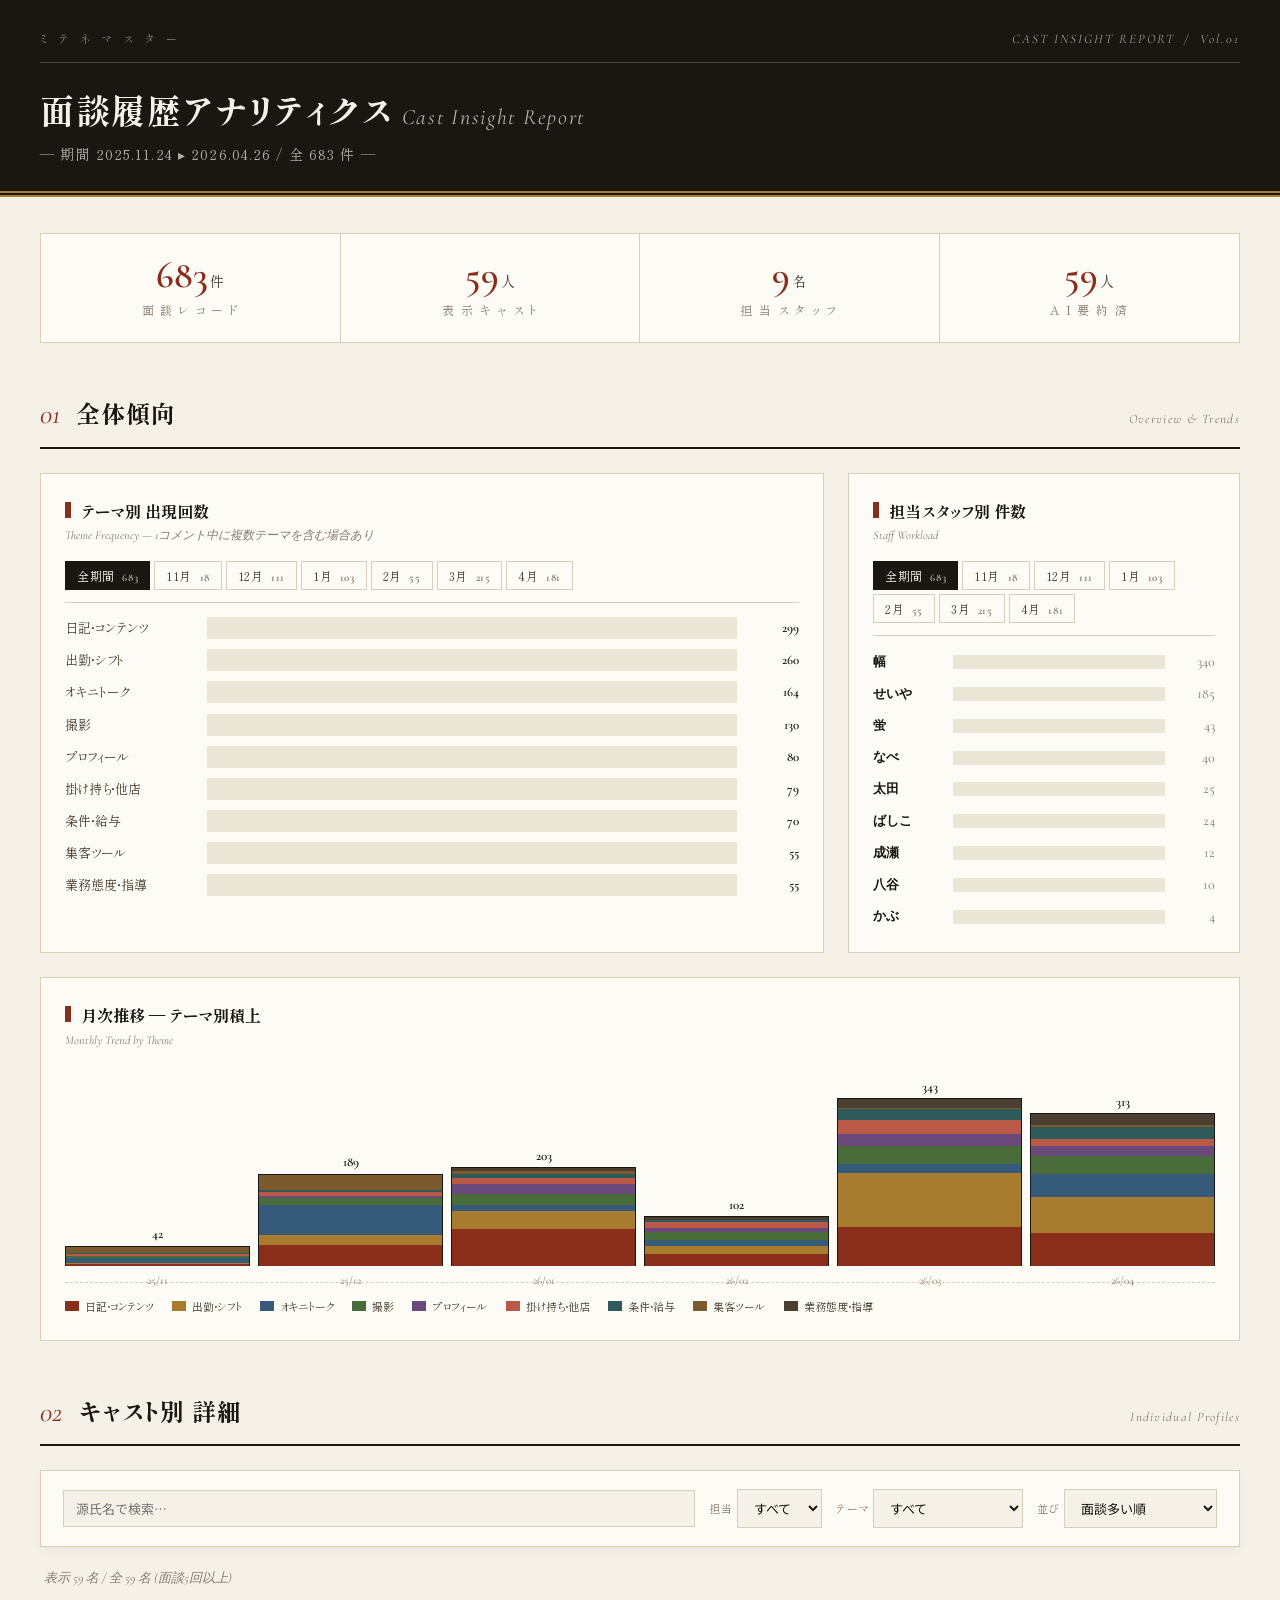
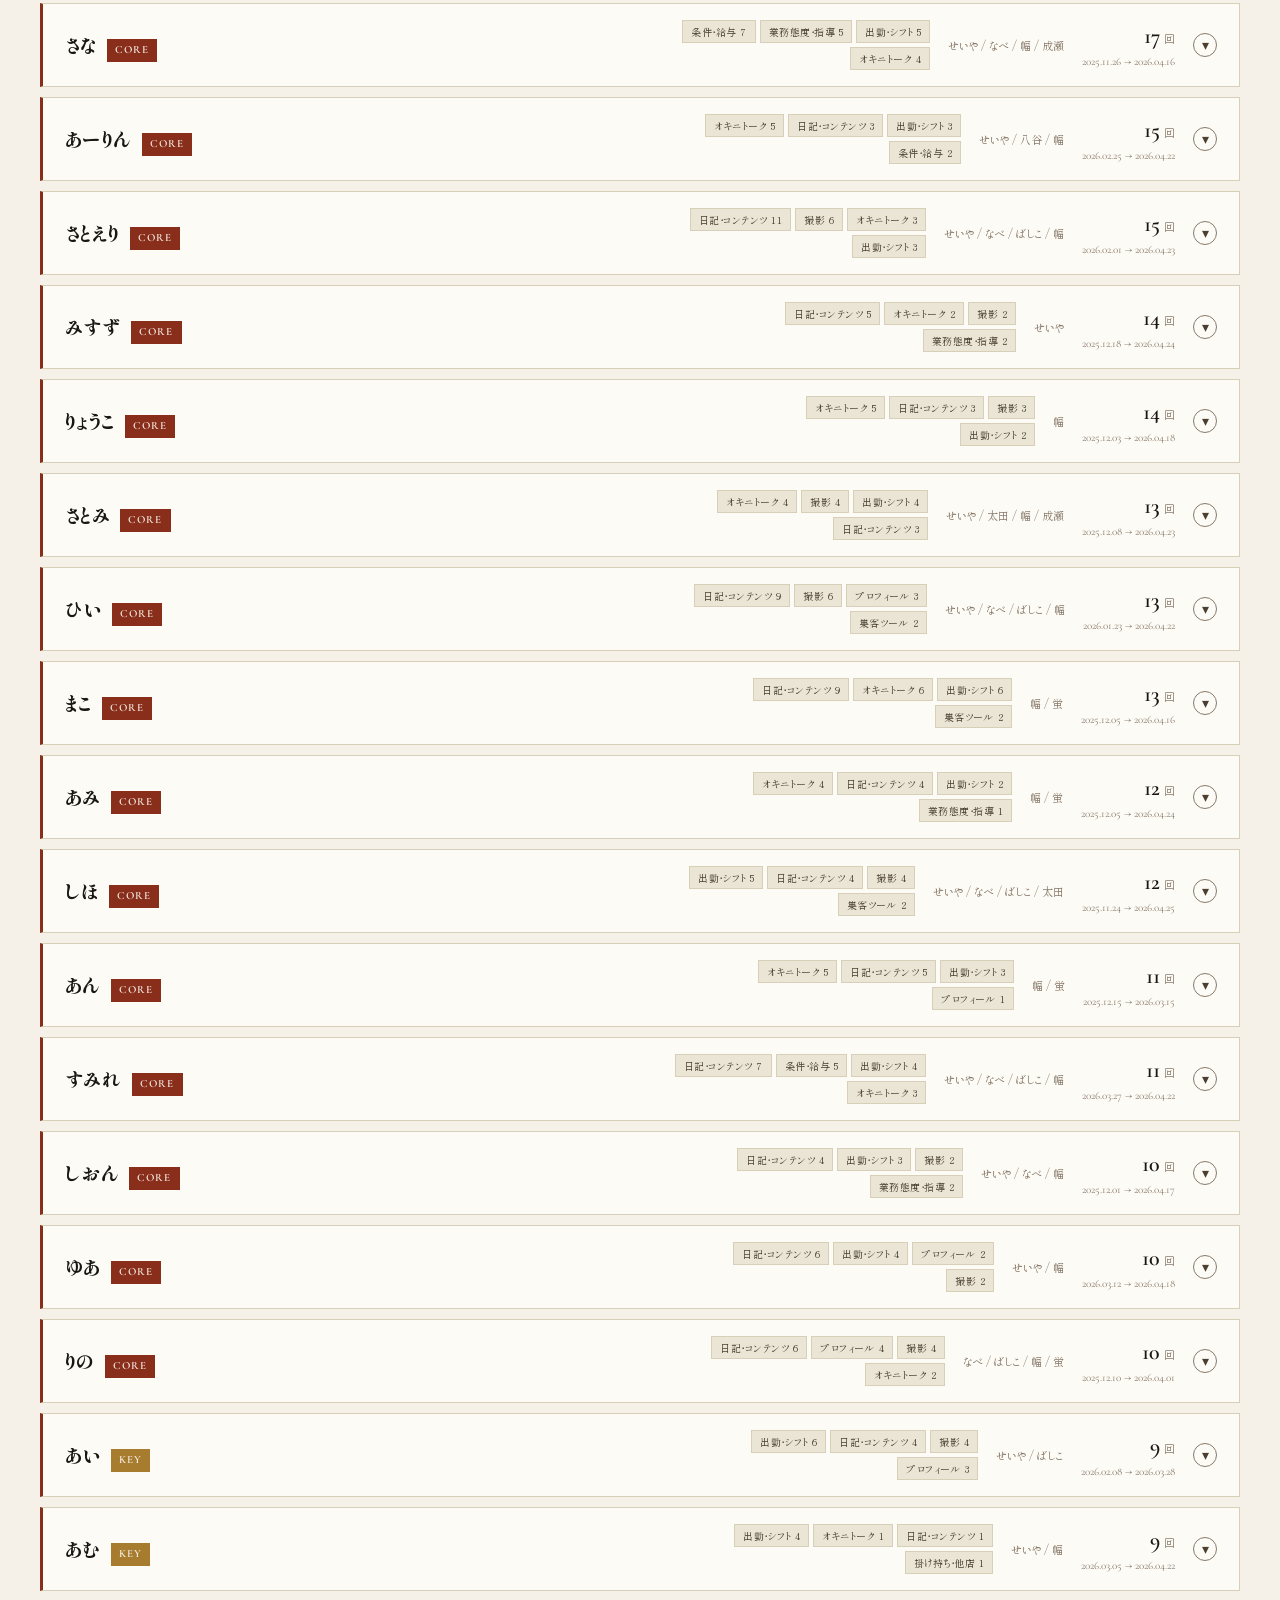
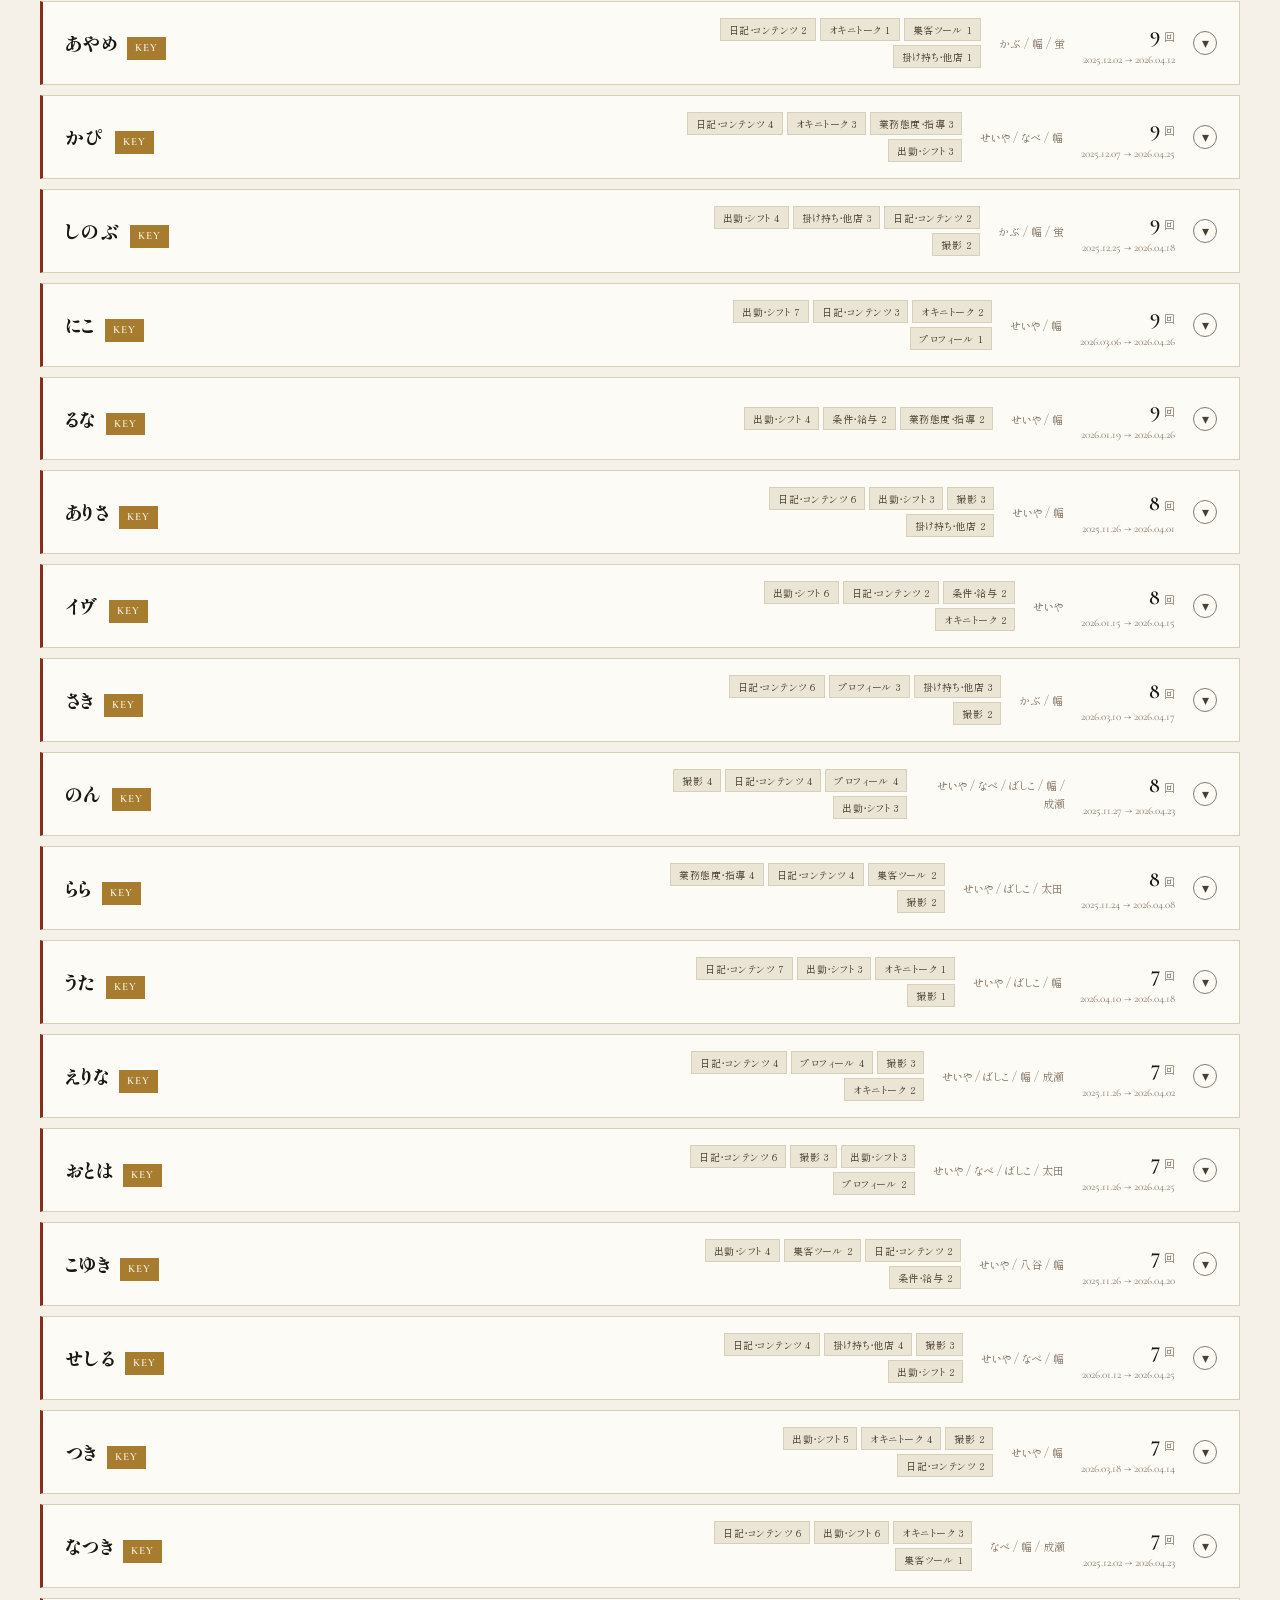
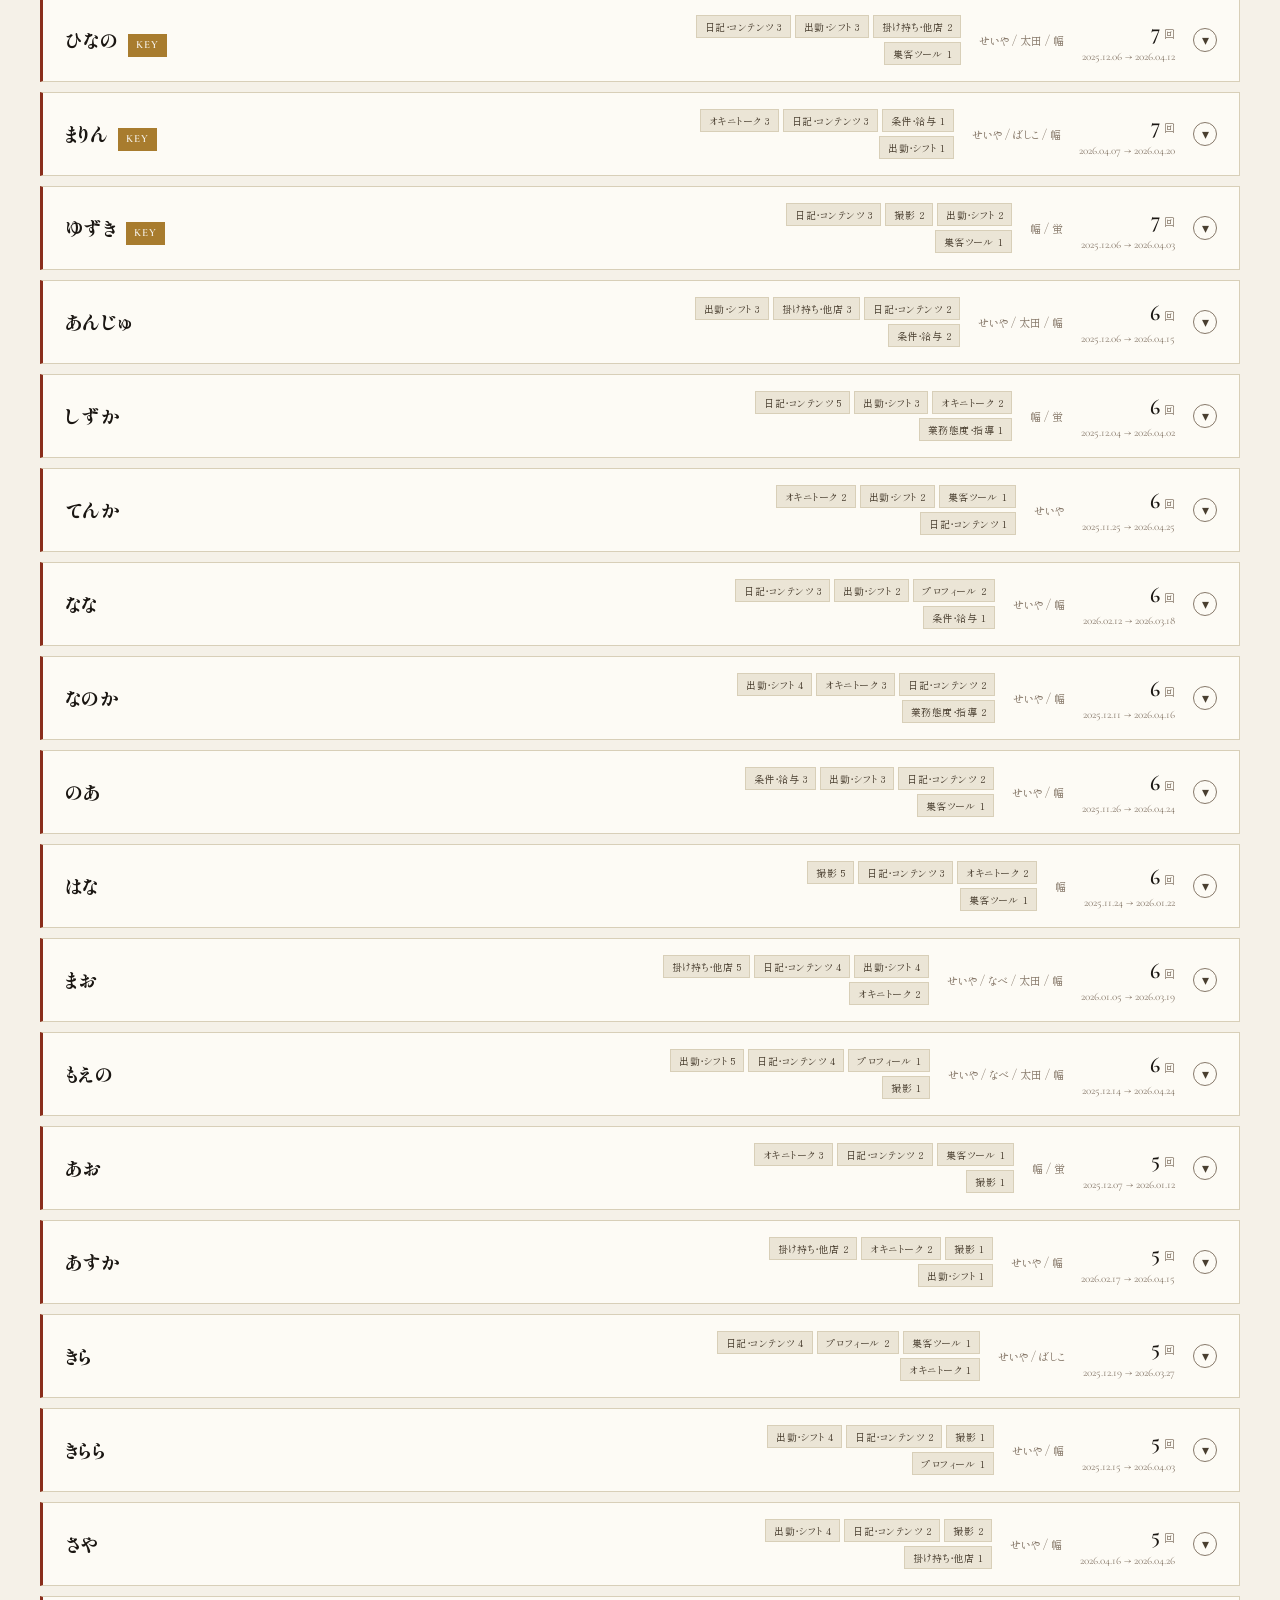
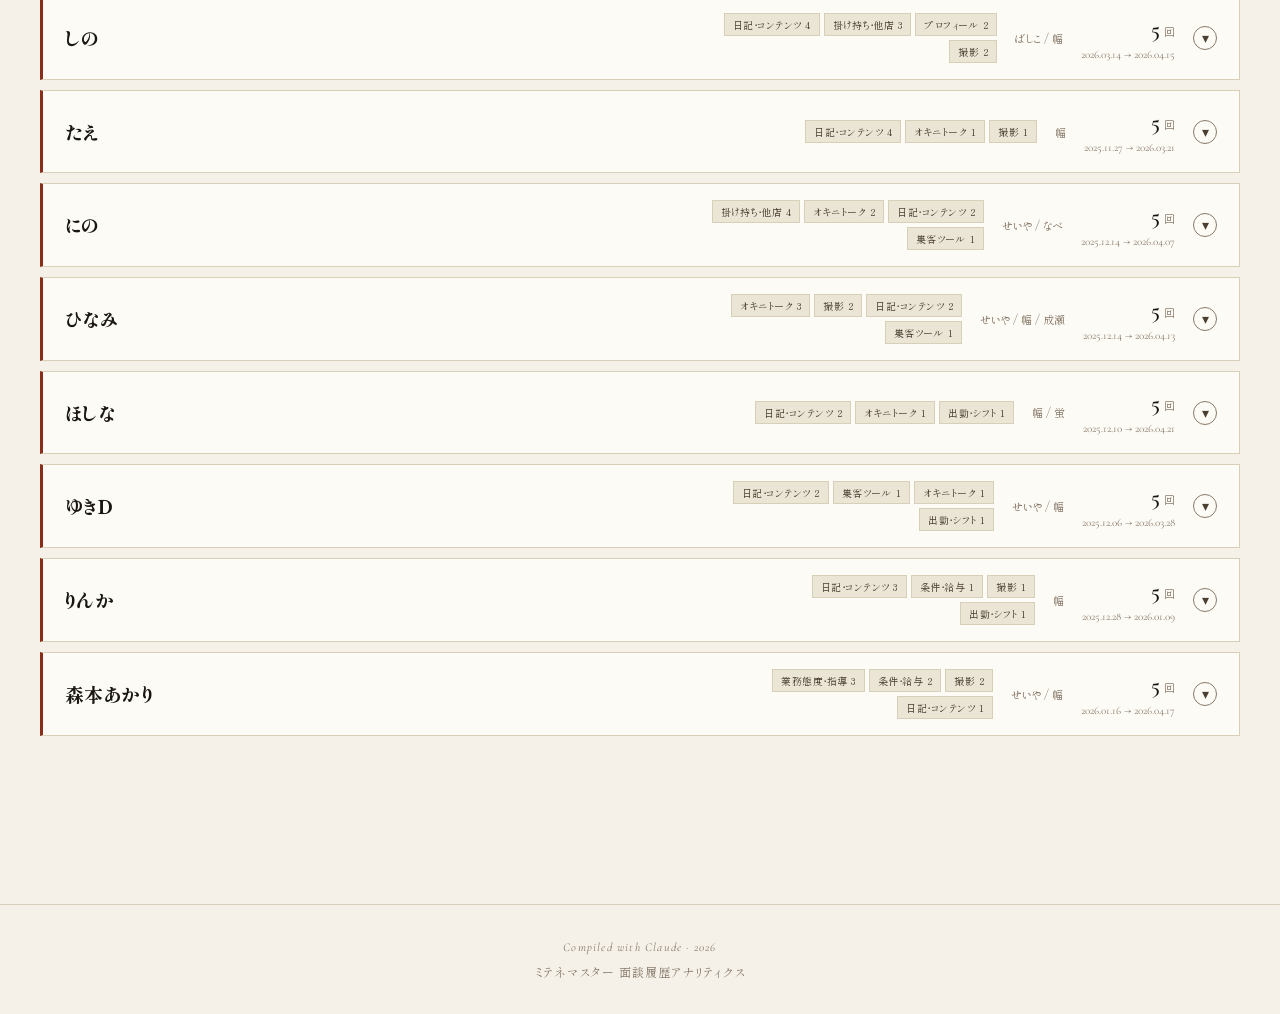
==== commit 240a24d2: "Update interview-analytics.html" ====
--- a/interview-analytics.html
+++ b/interview-analytics.html
@@ -909,7 +909,7 @@
 </footer>
 
 <script id="data-blob" type="application/json">
-{"summary":{"total_records":683,"total_casts":158,"period":{"start":"2025-11-24","end":"2026-04-26"},"themes":{"日記・コンテンツ":299,"出勤・シフト":260,"オキニトーク":164,"撮影":130,"プロフィール":80,"掛け持ち・他店":79,"条件・給与":70,"集客ツール":55,"業務態度・指導":55},"staffs":{"幅":340,"せいや":185,"蛍":43,"なべ":40,"太田":25,"ばしこ":24,"成瀬":12,"八谷":10,"かぶ":4},"monthly":{"2025-11":{"集客ツール":11,"オキニトーク":11,"日記・コンテンツ":5,"条件・給与":4,"プロフィール":1,"掛け持ち・他店":3,"業務態度・指導":2,"撮影":3,"出勤・シフト":2},"2025-12":{"オキニトーク":62,"日記・コンテンツ":44,"集客ツール":30,"プロフィール":4,"掛け持ち・他店":8,"撮影":14,"出勤・シフト":20,"条件・給与":6,"業務態度・指導":1},"2026-01":{"集客ツール":7,"日記・コンテンツ":76,"撮影":22,"出勤・シフト":37,"オキニトーク":13,"掛け持ち・他店":12,"プロフィール":21,"条件・給与":9,"業務態度・指導":6},"2026-02":{"オキニトーク":12,"日記・コンテンツ":25,"出勤・シフト":17,"プロフィール":10,"撮影":16,"掛け持ち・他店":12,"条件・給与":5,"業務態度・指導":5},"2026-03":{"日記・コンテンツ":80,"撮影":37,"条件・給与":22,"出勤・シフト":111,"掛け持ち・他店":28,"オキニトーク":19,"業務態度・指導":18,"プロフィール":25,"集客ツール":3},"2026-04":{"集客ツール":4,"日記・コンテンツ":69,"出勤・シフト":73,"プロフィール":19,"撮影":38,"条件・給与":24,"オキニトーク":47,"業務態度・指導":23,"掛け持ち・他店":16}},"count_distribution":{"1":41,"2":24,"3":24,"4":10,"5":13,"6":9,"7":10,"8":5,"9":7,"10":3,"11":2,"12":2,"13":3,"14":2,"15":2,"17":1},"untagged_records":81,"monthly_staff":{"2025-11":{"せいや":7,"太田":2,"成瀬":2,"幅":7},"2025-12":{"幅":75,"せいや":10,"成瀬":4,"太田":7,"蛍":7,"なべ":8},"2026-01":{"せいや":27,"成瀬":2,"幅":35,"太田":12,"なべ":12,"蛍":9,"八谷":5,"ばしこ":1},"2026-02":{"せいや":18,"幅":30,"なべ":1,"太田":4,"ばしこ":1,"成瀬":1},"2026-03":{"せいや":57,"なべ":12,"幅":107,"八谷":5,"ばしこ":13,"蛍":16,"かぶ":3,"成瀬":2},"2026-04":{"せいや":66,"幅":86,"なべ":7,"蛍":11,"ばしこ":9,"かぶ":1,"成瀬":1}},"monthly_total":{"2025-11":18,"2025-12":111,"2026-01":103,"2026-02":55,"2026-03":215,"2026-04":181},"display_count":59},"casts":[{"name":"さな","count":17,"staffs":["せいや","なべ","幅","成瀬"],"themes":{"集客ツール":3,"オキニトーク":4,"業務態度・指導":5,"掛け持ち・他店":2,"日記・コンテンツ":1,"出勤・シフト":5,"条件・給与":7,"撮影":2},"first_date":"2025-11-26","last_date":"2026-04-16","meetings":[{"date":"2025-11-26","staff":"せいや","comment":"ｷﾃﾈ・ﾈｯﾄ予約説明、オキニトークで炎上させました。12/6電話にてアネも説明。やる気はありそうでした。","themes":["集客ツール","オキニトーク","業務態度・指導","掛け持ち・他店"]},{"date":"2025-12-24","staff":"幅","comment":"みたよ！の使い方\n女の子を見たよ！押して訪問者数を伸ばす。\nみたよ！を押してくれたユーザーは、気にして\nみたよ！を押してるから、そのユーザーへオキニトークを仕掛けていくのが、実際に来客へ繋がり易いよ　などの説明\n実際に文章を作って、やってみせて　やり方は把握","themes":["集客ツール","オキニトーク"]},{"date":"2026-01-15","staff":"せいや","comment":"復帰日迎えで軽く話。代行及びサポ不要✕\nまた頑張ってくれそうではあるので定期的に話して煮詰めていく。北区への引っ越し検討中","themes":[]},{"date":"2026-01-18","staff":"せいや","comment":"日記休日のみサポOK\nこだわりあるので本人らしさ残すためにコピペ文書を簡潔にして次回出勤告知程度で","themes":["日記・コンテンツ","出勤・シフト"]},{"date":"2026-01-27","staff":"成瀬","comment":"最高キャスト割引がフルバックに影響するとモチベーション下がる\n→割引5000円は一日一人までに受付で調整してそれがフルにならないようになるべくするということで了承してくれました。","themes":["条件・給与","業務態度・指導"]},{"date":"2026-02-07","staff":"せいや","comment":"閑散期モチベアップと頑張り反映で1000円バック上げた。月100時間受付が継続条件。色々いつも言ってるが定期的にフォローすれば問題ない。","themes":["条件・給与","業務態度・指導"]},{"date":"2026-03-03","staff":"せいや","comment":"姫デコ継続。\n給料下げる予定だったが\n最後の優しさで3月ラストチャンス100H受付","themes":["条件・給与"]},{"date":"2026-03-09","staff":"なべ","comment":"24日大二郎アイコニック撮影予定。\n早朝枠が空いていたので大二郎が声をかけたら参加になりました。価格はでりどす価格20000円ですが、店で出す方向で。\n\n大二郎が個人でやってるやつだけどランキング頑張ってくれてから店から出すね！で口裏併せてください。最近10位割ってるのでそこでモチベにしてランキング上げさせれたらと。","themes":["撮影","業務態度・指導","掛け持ち・他店"]},{"date":"2026-03-10","staff":"せいや","comment":"マンジャロの副作用か、不正出血が止まらず悔しくて泣いてました。前向きではあるのでまたご飯とか挟みながらフォローしていく","themes":[]},{"date":"2026-03-23","staff":"幅","comment":"最高キャスト、出勤アラート（画像渡し済）、先行予約3週の説明済み\n幅、せいや","themes":["出勤・シフト"]},{"date":"2026-03-24","staff":"幅","comment":"最近、勤怠の悪さは、自分自身　理解してる\n事務所のそばに引っ越しして、自宅待機できれば休まずに出勤出来るからの話しで、今月4.生理あけ6日  計10間　10時間受付70万保証で、一気に引っ越し費用を作ったらと提案　明日撮影で、明後日出勤の際に、書類にサインして条件を決めようと話し","themes":["撮影","出勤・シフト","条件・給与"]},{"date":"2026-03-27","staff":"せいや","comment":"ネット予約の件について、一旦+10分は切った。付随価値を相談中（おそらく電マになる）\n\n給料下げたくないから後3日出勤頑張ってと伝えた、明日幅さんと3人で話し合える時間作って保証の件も話しましょうと終話。","themes":["集客ツール","出勤・シフト","条件・給与"]},{"date":"2026-04-01","staff":"せいや","comment":"条件報告LINEにて3月受付時間報告\n生理明けのシフトもOK、保証の話もするが散々行ってきたバックの話どうするか幅さんと相談。80時間で線を引く予定ではいる","themes":["出勤・シフト","条件・給与"]},{"date":"2026-04-03","staff":"せいや","comment":"幅さんと3者面談。10H受付x7万x10日間\nﾄｰﾀﾙ70万保証。\n\nどう見ても勤怠だけなので\nそこはせいやで密に連携して\n構っていくしかない。\n\n幅さんから\n続くようだと来月から見直しと警告済み\n今月は見直し見送りで、バック継続条件を月に80Hに緩和。\n\n事務所付近に引っ越し予定\n\n幅さんが叩き役せいやがフォロー役の絵図","themes":["条件・給与"]},{"date":"2026-04-07","staff":"幅","comment":"お気に入り登録に、オキニトークで一斉送信の文を作成して、GWの予定はいかがですか？など仕掛けていく提案","themes":["オキニトーク"]},{"date":"2026-04-13","staff":"せいや","comment":"膀胱炎は治ったそう。\nカメラの設定教えてもらった。復帰日で凝ったことは話さず、オキニトーク溜まってるよぐらい。そこ見ながら次回","themes":["オキニトーク"]},{"date":"2026-04-16","staff":"幅","comment":"前回途中上がり、本日も待機で帰らないようモチベーション上がるポジティブな考え方を色々提案","themes":["業務態度・指導"]}],"ai_summary":{"headline":"勤怠不安定の主役、保証付き集中出勤で再起をかける","themes":["条件・給与の調整","勤怠改善","メンタルフォロー"],"challenges":"勤怠が極端に不安定。事務所付近への引っ越しで安定化を図っている段階。マンジャロ副作用や不正出血など体調面の波も大きい。","progress":"3月の70万トータル保証(10H×7万×10日)を実行中。バック継続条件を月100Hから80Hに緩和。GW向けにオキニトーク一斉送信で予約獲得提案中。","approach":"幅が叩き役・せいやがフォロー役の二人三脚で密にフォロー。来月以降は見直し警告済みで、勤怠次第の崖っぷち。"}},{"name":"あーりん","count":15,"staffs":["せいや","八谷","幅"],"themes":{"条件・給与":2,"掛け持ち・他店":1,"日記・コンテンツ":3,"撮影":1,"オキニトーク":5,"出勤・シフト":3,"集客ツール":1},"first_date":"2026-02-25","last_date":"2026-04-22","meetings":[{"date":"2026-02-25","staff":"幅","comment":"Classi四日市、グランドOperaに5年在籍\n心機一転名古屋でと思い面接、\nE➕、グランド、当店の中から、当店を選んで\n最初は、不安もあり掛け持ち予定だったが、3月いっぱい保証をつける事で、バックアップ\n名駅で自宅待機は、一本目大変かと思いますが、よろしくお願いします。またClassi四日市では、貸切客や、サイト上では、エリア1位も取ってるよう","themes":["条件・給与","掛け持ち・他店"]},{"date":"2026-02-27","staff":"幅","comment":"Laraにて、仮撮影大二郎　3月のニュース枠にて早番宣伝、内緒話しなどのバナーにて、押す話しからの説明打ち合わせ","themes":["日記・コンテンツ","撮影"]},{"date":"2026-03-05","staff":"幅","comment":"今日で無事にクラッシーとグランドオペラ卒業しました！✨連絡あり","themes":[]},{"date":"2026-03-11","staff":"幅","comment":"ニュースが上がって、注目度が上がるので、日記、オキニトークをしっかりやっていくよう連絡済み","themes":["オキニトーク","日記・コンテンツ"]},{"date":"2026-03-12","staff":"八谷","comment":"カンジダ発症。\n性病疑惑で高熱も出たとのこと。\n検査結果が5日後に出るとのことで、それまで様子見。\nニュース期間なのにタイミングが・・・","themes":["日記・コンテンツ"]},{"date":"2026-03-16","staff":"幅","comment":"今週は、性病に引っかかってるのもあり、台湾へ旅行へ行く予定で、\n来週から、しっかり頑張ります！","themes":[]},{"date":"2026-03-25","staff":"幅","comment":"出勤アラート、早番出勤なので、特にアップ\n最高キャストもテンプレートに登録して定期的にアップ　オキニトークの増加キッチリ返信　本日オキニトークから来店","themes":["オキニトーク","出勤・シフト"]},{"date":"2026-03-28","staff":"幅","comment":"鶴舞3Pの迎えの際に、最高キャスト・出勤アラートが上がってないので、テンプレートに登録してアップするやり方を再度説明","themes":["出勤・シフト"]},{"date":"2026-04-01","staff":"幅","comment":"3月の保証トータル10H5万でクリアしたが、少し不安が残るため、10H4万トータル保証で継続ただし、遅番出勤も入れていく","themes":["出勤・シフト"]},{"date":"2026-04-04","staff":"幅","comment":"昨日初めての遅番で、すぐリピートがあった為、金曜以外に遅番の日を入れながら、様子見て行くのを提案、来週の予定を立てる\nGW絡みもあるから、時間など調整していきましょう","themes":[]},{"date":"2026-04-06","staff":"幅","comment":"オキニトークでの　やり取りで指名料について質問あり、通常のネット予約は、P指1000円\nGW先行予約を機にオキニトークからの予約にちいて、会議してまた、お知らせしますの返答\nまた、姫予約に関しては、何かないですか？","themes":["集客ツール","オキニトーク"]},{"date":"2026-04-10","staff":"幅","comment":"オキニトークから予約に繋がる事が多い\n本日もオキニトークからのお客様\n先行予約と絡めてを提案","themes":["オキニトーク"]},{"date":"2026-04-11","staff":"幅","comment":"タイマーが故障との事で新調\n口コミの返信が溜まってたので、返信するように、またアクセスが口コミ返信は、一番取れるので早めにと提案","themes":[]},{"date":"2026-04-22","staff":"幅","comment":"ゴールデンウィーク、昼職がない時は、スケジュール出し済み　現状オキニトークから実客が取れて来てる為、本人的にもオキニトークの重要性は、感じてる","themes":["オキニトーク"]},{"date":"2026-04-22","staff":"せいや","comment":"送迎中稼げるなら長時間待機で10万ぐらいという会話が出た。確かに頑張れるなら下地を作ってしまうのもアリだねと返答。ロングになれば条件も出せるが、幅さん主導で動いているので相談","themes":["条件・給与"]}],"ai_summary":{"headline":"クラッシー&グランドOpera卒の即戦力、オキニトーク経由の集客で実績","themes":["保証付き入店","オキニトーク活用","出勤戦略"],"challenges":"2月入店直後にカンジダ・性病疑惑で停滞。台湾旅行を挟むなど波あり。指名料の質問など細部の不明点も。","progress":"3月10H5万保証クリア後、4月から10H4万トータル保証で継続。遅番もリピート発生。オキニトーク経由の予約が増え本人も重要性を実感。","approach":"幅さん主導で進行中。GW絡みで先行予約とオキニトークを連動。長時間待機で10万案も浮上、ロング条件出しは協議中。"}},{"name":"さとえり","count":15,"staffs":["せいや","なべ","ばしこ","幅"],"themes":{"オキニトーク":3,"日記・コンテンツ":11,"出勤・シフト":3,"撮影":6,"条件・給与":2,"プロフィール":2,"業務態度・指導":1},"first_date":"2026-02-01","last_date":"2026-04-23","meetings":[{"date":"2026-02-01","staff":"幅","comment":"エデン在籍1年半くらい単価60  15000円、\n週5.6出勤予定　12時間出勤経験あり\n日記について、出勤時、休日時などの説明、\nオキニトーク、なとヘブンツール理解ある為\nレギュラーメンバーとして育てて行く予定","themes":["オキニトーク","日記・コンテンツ","出勤・シフト"]},{"date":"2026-02-02","staff":"せいや","comment":"キャバ時代にダンス経験等ありで幅さん大二郎含めて風俗バージョンの動画作っていこうと話を進めた。愛想は良い。れおと繋がりある。","themes":["日記・コンテンツ"]},{"date":"2026-02-04","staff":"幅","comment":"強制お気に入りの予定、最高キャストの説明、日記に定期的に上げるようにして、人数を増やしていく","themes":["日記・コンテンツ"]},{"date":"2026-02-14","staff":"幅","comment":"出勤時間を後ろへ伸ばすのを提案、入店から7回出勤も保証をクリアだが、不安も残る為、2月いっぱいまで延長、2／15より強制お気に入り、内緒話しが始まる為、鍵付き日記とオキニトークの強化をお願い","themes":["オキニトーク","日記・コンテンツ","出勤・シフト"]},{"date":"2026-02-17","staff":"幅","comment":"日記用動画を撮影、マイガール強制が入ってるので動画を店からアップして行く\n第二弾も撮影していく予定（第二弾はエロダンス）","themes":["日記・コンテンツ","撮影"]},{"date":"2026-03-02","staff":"幅","comment":"引き続き12時間受付フルバックを付けて行く代わりに、姫デコブーストを毎度月末までに44000円を初めていく、マイガールが2000人超えるまで来たので、日記マイガール限定を更新していくように、撮影の日程などの段取り","themes":["日記・コンテンツ","撮影","条件・給与"]},{"date":"2026-03-09","staff":"なべ","comment":"春撮影と合わせて日記用の撮影。\n日記の写真が偏ってきているが、写メ用もスマホで撮るのが嫌らしいので大二郎撮影の回数を増やす。\n16日にグラビアと鍵大二郎撮影。←ここでも写メ用に使える用多めに撮影","themes":["日記・コンテンツ","プロフィール","撮影"]},{"date":"2026-03-09","staff":"ばしこ","comment":"前回編集した25本ほどの動画のうち、使ってほしくない内容のものが多々あった模様。\n1度もらった素材を本人と直で相談し再編集予定","themes":["日記・コンテンツ"]},{"date":"2026-03-11","staff":"せいや","comment":"給料もモチベも下がっていてラーメンって言ってたので連れて行った。さわりなので細かいことはまだ詰めてないが、二人三脚で頑張っていこうと、撮影等楽しみにしたりと前向きな部分もあるので定期的に顔合わせて","themes":["撮影","条件・給与","業務態度・指導"]},{"date":"2026-03-19","staff":"せいや","comment":"やっと動画もらった。こちらで1日一本ずつ上げていく。オキニトークも一斉送信したので返信の旨伝え。マルチタスクがダメなので順に潰していく、一段落したら次はX。\n膀胱炎らしく病院行かせるもしくは付き添い頼まれてる。売上の基盤を作れるようにここを重点的に接していく","themes":["オキニトーク","日記・コンテンツ"]},{"date":"2026-04-04","staff":"せいや","comment":"出勤アラート説明（作成済み）\n以前の最高キャスト合わせて\nテンプレートも教えた。\n\n生理前で気が立ってる。\n定期的に構ってれば〇\n生理明けにSNS開始と真面目トーク","themes":["出勤・シフト"]},{"date":"2026-04-08","staff":"せいや","comment":"仕事が電話の鳴りに比例し過ぎてるので、新規や履歴の薄いフリーに宣伝とリピートを兼ねて行ってもらってると説明しフォロー。\n生理明けにSNSとアイドル系ではなくセクシー系のダンス撮影を組むつもり、疎かになると良いことないのでもう少し頻度上げて見ていく","themes":["撮影"]},{"date":"2026-04-13","staff":"せいや","comment":"日記の効率化のススメ\n通勤時とランチタイム時のアクセスの集中を伝え予約投稿するように","themes":["日記・コンテンツ"]},{"date":"2026-04-17","staff":"せいや","comment":"ヘラってるのでフォロー。\n店側から見て接客のギャップが良い意味であるので、自信をもってやること。日記について盛れた写真の日常系をあげれているので、軸として日常→時折ドエロの形で行うよう指示。エロ売り→接客ではなく、接客でエロいギャップを大きく見せれるように。","themes":["日記・コンテンツ","プロフィール"]},{"date":"2026-04-23","staff":"幅","comment":"5/8日金　夜ガイYouTube撮影の提案\nオッケーとの事で、チャンネルを送ってみといてもらう　新規客獲得のチャンスを活かすように！","themes":["撮影"]}],"ai_summary":{"headline":"エデン経由の即戦力、鍵付き日記とエロダンス動画で攻める","themes":["日記・動画コンテンツ","撮影スケジュール","メンタル管理"],"challenges":"マルチタスクが苦手で順に潰していく必要あり。生理前のヘラりや膀胱炎など体調波。エロ売り→接客の順番を逆転させる指導が必要。","progress":"12時間受付フルバック+姫デコブースト44000円継続。マイガール2000人超え。第二弾エロダンス、グラビア、5/8夜ガイYouTube撮影と撮影目白押し。","approach":"二人三脚で前向きに。日常→時折ドエロのギャップ戦略。盛れた日常写真を軸に売る方針。せいやが連携の中心。"}},{"name":"みすず","count":14,"staffs":["せいや"],"themes":{"集客ツール":1,"日記・コンテンツ":5,"オキニトーク":2,"撮影":2,"条件・給与":1,"プロフィール":1,"業務態度・指導":2,"出勤・シフト":2},"first_date":"2025-12-18","last_date":"2026-04-24","meetings":[{"date":"2025-12-18","staff":"せいや","comment":"パフォーマンスヘブンはまだ話せてない。\n多少勤怠が改善されてきたのでジワジワこっちのペースに。通勤時とお昼時に日記を仕込むのは7割がた守ってくれてる。自身の問題で退店がチラついてるのでフォロー中","themes":["集客ツール","日記・コンテンツ"]},{"date":"2025-12-19","staff":"せいや","comment":"ｵｷﾆﾄｰｸ承認ﾃﾝﾌﾟﾚOK。\n金に手段選ばないので、稼げるマネジメント引き続き。持ち上げるとスムーズに話入っていく","themes":["オキニトーク"]},{"date":"2026-01-14","staff":"せいや","comment":"バニラ連携〇\n意外にも日記サポ・代行不要。\n年明け初対面で近況教えてもらうだけ。\n厳しく接するよりジワジワ長期目線で。\n17日撮影季節物+グラビア+コスプレ+バナー用撮ってもらう。引き続きせいやで連携とります","themes":["日記・コンテンツ","撮影"]},{"date":"2026-02-14","staff":"せいや","comment":"幅さんと三者面談。\n動きがありそうで一旦昇格保証は保留、追って話。","themes":[]},{"date":"2026-02-21","staff":"せいや","comment":"幅さんと三者面談。\n保証や条件変更（マインド参照）\n前向きに頑張っていきそうなので\n引き続き対応します","themes":["条件・給与"]},{"date":"2026-03-07","staff":"せいや","comment":"勤怠もまともになってきたので、15日区切りで保証継続。コスプレの相談に乗ったりしてるので意欲も継続はしてる。購入後撮影予定。立ち上がりが悪いのでスタートイベントにも乗り気でバナー作って始める予定","themes":["撮影"]},{"date":"2026-03-13","staff":"せいや","comment":"引っ越しの審査落ちで文句言ってた。これ以上の手助けはできないので上層部にパス。日記の写真もとっていてやる気はある","themes":["日記・コンテンツ","プロフィール","業務態度・指導"]},{"date":"2026-03-20","staff":"せいや","comment":"ガス抜きに送迎、文句は吐き出した。出確がどーたらなのでこっちで責任持つから個人LINEにて送るように。出勤は一緒にしてくるので来てしまえば安定している。","themes":["出勤・シフト"]},{"date":"2026-03-26","staff":"せいや","comment":"話したいとのことで対応。\nその場での理解は得られるので些細な事でも仕組みや考え伝えて疑問潰していく形。\n出勤出ていなかったので月末まで確保","themes":["出勤・シフト"]},{"date":"2026-03-29","staff":"せいや","comment":"引っ越しが決まらないと嘆いていた。モチベは下がり気味。少し距離詰めてヒアリングのターン。時間取れ次第日記等の説明含めて予定","themes":["日記・コンテンツ","業務態度・指導"]},{"date":"2026-04-01","staff":"せいや","comment":"延長に電話しないのは雰囲気、トークで他のキャストとの差別化図ってるとのこと。るなまで行かないが事実客はいるのでそこは飲んで、話さなくていいから着信入れてからLINEしてと伝え。話せば話すほど何でもさらけ出してくれるので辛抱と維持を","themes":[]},{"date":"2026-04-05","staff":"せいや","comment":"オキニトーク未送信に送信請負、返してないのも返していくように伝え","themes":["オキニトーク"]},{"date":"2026-04-23","staff":"せいや","comment":"保証の件について話\n切っても頑張りそうだが、ぶつぶつと\n幅さんに相談して引き続き","themes":[]},{"date":"2026-04-24","staff":"せいや","comment":"動画バナーを作成したため、動画の重要性及び鍵付き日記も使っていくように","themes":["日記・コンテンツ"]}],"ai_summary":{"headline":"勤怠改善のじわじわ立て直し組、せいや専属で長期目線","themes":["勤怠改善","引っ越しトラブル","対話による疑問解消"],"challenges":"引っ越し審査落ち繰り返しで文句やモチベ低下。出勤せず月末まで確保が必要。延長に電話しないなど独自の接客スタイルも修正対象。","progress":"勤怠まともになり15日区切りで保証継続。コスプレ撮影意欲あり。動画バナー作成で動画と鍵付き日記の重要性を再強調。","approach":"厳しく接するよりジワジワ長期目線。話せばさらけ出すタイプなので辛抱強く対話。せいやがほぼ専属で対応、上層部に責任パスしながら対応。"}},{"name":"りょうこ","count":14,"staffs":["幅"],"themes":{"オキニトーク":5,"日記・コンテンツ":3,"撮影":3,"出勤・シフト":2,"集客ツール":1,"掛け持ち・他店":2,"業務態度・指導":1,"条件・給与":2},"first_date":"2025-12-03","last_date":"2026-04-18","meetings":[{"date":"2025-12-03","staff":"幅","comment":"オキニトークについて\nニュース、メルマガの件","themes":["オキニトーク","日記・コンテンツ"]},{"date":"2025-12-09","staff":"幅","comment":"12／15〜21 強制お気に入り\nオキニトークの予約はこちら説明","themes":["オキニトーク"]},{"date":"2025-12-17","staff":"幅","comment":"新規追加分オキニトーク送信済み","themes":["オキニトーク"]},{"date":"2025-12-20","staff":"幅","comment":"強制オキニ追加オキニトーク送信","themes":["オキニトーク"]},{"date":"2025-12-30","staff":"幅","comment":"バニラ連携完了☑️本年総括、来年目標など","themes":[]},{"date":"2026-01-02","staff":"幅","comment":"向こう5日間の出勤は全て完売の為以降で、着物撮影の予定連絡待ち","themes":["撮影","出勤・シフト"]},{"date":"2026-01-05","staff":"幅","comment":"1／末から毎月　鍵付き33000を回収\n一旦やってみて、様子を見る\nキテネ回数50回、鍵付きパネル5枚、グラビアなど、特典の説明済み\nしずく一本で、やって行くとの事","themes":["集客ツール","掛け持ち・他店"]},{"date":"2026-01-09","staff":"幅","comment":"日記について、自分で内容重視しながら本数を増やして行く","themes":["日記・コンテンツ"]},{"date":"2026-01-24","staff":"幅","comment":"ニュース用撮影、バレンタインがかかる為、内容打ち合わせ","themes":["日記・コンテンツ","撮影"]},{"date":"2026-02-18","staff":"幅","comment":"グラビア撮影、今後の展開など打ち合わせ\n直近の本指名客について、ガチ恋系が多いので対策が必要、昼職の場所が何故か特定された？など\n要注意必要\n誕プレ","themes":["撮影","業務態度・指導"]},{"date":"2026-03-20","staff":"幅","comment":"連休明け　送りにて、本日接客の中に引き抜き話しの様な客あり　アネキャン利用過去にあり、アバンスが岡崎に出す話をなぜかされた。","themes":["掛け持ち・他店"]},{"date":"2026-03-25","staff":"幅","comment":"先行予約、最高キャスト、出勤アラート\n全て繋がってる話しで、やり方を説明\n姫デコブーストが年間50万近くなるのは、どお？からの話しから、4月より出勤時間に合わせて、フルバックをつける話しで対応、まだ確定までの話しは、時間ある際にで、本日の話しは終了","themes":["出勤・シフト","条件・給与"]},{"date":"2026-04-09","staff":"幅","comment":"オキニトークからの予約について説明、\n先行予約が既に3件程入ってるので、オキニトークを絡めて予約へ誘導\n前回の話しの結果　8H80  10H100 12H120\nまでのフルバックで対応","themes":["オキニトーク","条件・給与"]},{"date":"2026-04-18","staff":"幅","comment":"近況伺い　客層が若干若くなってきたとの事、\n予約状況、収入は、問題なし\n前もって、先行予約で、うめていく・ホテルを方面でかためる","themes":[]}],"ai_summary":{"headline":"しずく一本の安定運営、鍵付き日記月33000で固定収益化","themes":["鍵付き日記収益化","オキニトーク予約導線","ガチ恋客対応"],"challenges":"本指にガチ恋系が多く対策必要。昼職特定の懸念、引き抜き話やアバンス岡崎話などの外部リスクあり。","progress":"鍵付き33000円月次回収を継続(50回キテネ・パネル5枚特典)。4月から8H80/10H100/12H120のフルバック導入。先行予約3件で先回り埋め推進。","approach":"幅が一貫して担当。安定運営のため先行予約とオキニトークの連動を強化。ホテル方面固めで安全と効率を両立。"}},{"name":"さとみ","count":13,"staffs":["せいや","太田","幅","成瀬"],"themes":{"集客ツール":1,"オキニトーク":4,"条件・給与":1,"日記・コンテンツ":3,"掛け持ち・他店":2,"撮影":4,"出勤・シフト":4},"first_date":"2025-12-08","last_date":"2026-04-23","meetings":[{"date":"2025-12-08","staff":"成瀬","comment":"ネット予約+10分　キテネ説明。\nオキニトーク送って欲しいということで、自動承認OKで請負いました。","themes":["集客ツール","オキニトーク"]},{"date":"2025-12-08","staff":"太田","comment":"条件見直し","themes":["条件・給与"]},{"date":"2026-01-06","staff":"幅","comment":"案内前に、動画を簡単に作成して、日記のマイガール動画アップ　今後動画アップか、静止画を繋げてなど、日記力アップの話し","themes":["日記・コンテンツ"]},{"date":"2026-01-09","staff":"太田","comment":"アネキャンで尾張ランキングTOP３入り狙う","themes":["掛け持ち・他店"]},{"date":"2026-03-11","staff":"幅","comment":"生理になったが、量は少な目、生理痛なしとの事で明日セットサロンに連れていき予定通りYouTube撮影オッケー","themes":["撮影"]},{"date":"2026-03-12","staff":"幅","comment":"バニラにてアネキャン用スプラッシュYouTube撮影　　3／25〜3／31 指名料無料\n出演料は、次回出勤の際に下着","themes":["撮影","出勤・シフト","掛け持ち・他店"]},{"date":"2026-04-03","staff":"幅","comment":"YouTubeの出演として、サルートプレゼント撮影予定を組む　せいや含めて話し3月の売り上げ、キャスト報酬1位だが当欠8回あったので平均10万の為【成瀬コンサルAI使用】\n80万損してる、これを少なくとも3回に抑える話し","themes":["撮影","出勤・シフト"]},{"date":"2026-04-08","staff":"せいや","comment":"最高キャスト・出勤アラート説明。\n仕事が入って作成まではいかなかったがテンプレートまで説明。追って確認含め声掛け","themes":["出勤・シフト"]},{"date":"2026-04-11","staff":"幅","comment":"オキニトークが，溜まってたので全て一緒に返信\n口コミのお礼も同じく、返信　今後たまらないようにしないと、またでいいや！になっちゃうので、特に口コミお礼は、すぐ書くように提案","themes":["オキニトーク"]},{"date":"2026-04-13","staff":"幅","comment":"今回の件は、誰も知らないと言ってあるので、周知徹底でお願いします。","themes":[]},{"date":"2026-04-16","staff":"幅","comment":"撮影用セットサロンからの撮影、大二郎\n来週月曜に、荷物を持って行って、四日市から持ってくる　寮は、そのまま使用予定で、荷物入れ替えで、出勤多数してもらう方向","themes":["撮影","出勤・シフト"]},{"date":"2026-04-22","staff":"せいや","comment":"4/17メモ漏れ\nハプバーの件で顔見知りがいるので他の子がどんな接客しているか気になっている様子。周りに感化されず入店時のままでいいと伝え。日記やオキニトークを受付終了後に溜めてまとめてやる癖があるので、しんどくなるからルーティーンを決めて継続するように提案。例の件は自ら言ってこず。定期的にガス抜きと軌道修正","themes":["オキニトーク","日記・コンテンツ"]},{"date":"2026-04-23","staff":"幅","comment":"案内時の会話で、尾張ランキング3位だから、\n上を目指そう！例えば声⭕️らしいので、声日記は、アクセス取れるアドバイス\nオキニトークの返信、口コミお礼日記は、特にマメにするように","themes":["オキニトーク","日記・コンテンツ"]}],"ai_summary":{"headline":"尾張ランキングTOP3狙いの実力派、当欠改善が最大の課題","themes":["当欠削減","YouTube・撮影","オキニトーク返信習慣化"],"challenges":"3月キャスト報酬1位だが当欠8回で平均10万×80万損失。オキニトーク・口コミお礼を溜める癖。ハプバー顔見知り情報で揺れる。","progress":"アネキャン用YouTube撮影、サルートプレゼント企画で露出強化。当欠を3回まで抑える目標設定。寮そのままで荷物入れ替え出勤多数化方向。","approach":"せいや・幅・成瀬の連携体制。声日記など声を活かしたアクセス施策提案。定期的なガス抜きと軌道修正を繰り返す。"}},{"name":"ひい","count":13,"staffs":["せいや","なべ","ばしこ","幅"],"themes":{"集客ツール":2,"日記・コンテンツ":9,"撮影":6,"掛け持ち・他店":1,"プロフィール":3,"オキニトーク":2,"出勤・シフト":2,"業務態度・指導":1},"first_date":"2026-01-23","last_date":"2026-04-22","meetings":[{"date":"2026-01-23","staff":"せいや","comment":"面接同行\nデリは初めて。メンエスで店からOP本番強制とかあったそうで客を選んでいたと、ルームに空きがないと外で待たされたり。でも10万ほど稼ぎがあったからと。\n根性はあるので入りが大事、都度評価して長期的に頑張ってもらいたい。ポテンシャルはありそう。","themes":[]},{"date":"2026-01-25","staff":"なべ","comment":"バニラ連携〇\nスタート3本続いて、3本ともお客様が優しかったので全然大丈夫でした～とのこと。\n話した感じ肝は座ってそう。\n彼氏がいてバレないかだけ心配してたのでモザの濃さ変えたり随時対応できることは伝えてます。","themes":[]},{"date":"2026-01-28","staff":"幅","comment":"パフォーマンスヘブンの説明、\n日記を事前に予約投稿してるが、動画がない為、今後動画をアップして行くように\n撮影及び、加工","themes":["集客ツール","日記・コンテンツ","撮影"]},{"date":"2026-02-21","staff":"せいや","comment":"近況伺いながら送迎。\n夕方の暇さを感じており\n夜提案すると夜型であっさり承諾\n1か月やってみて、自宅等も行けそうとのことだったので仕事の幅を広げる提案が上手くいきました。山岡家の味噌ラーメンが好きらしい","themes":[]},{"date":"2026-03-08","staff":"せいや","comment":"面接時より真面目にやればスグに昇給できる旨を伝えており、勤怠、日記、リピートの感触、遅番にも代えてくれたのででりどすをプレミアに昇給。\n業界友達も閑散期感じてるらしく最近の暇な感じは納得していた。動画撮影をまだ組んでないので次はそこから。","themes":["日記・コンテンツ","撮影","掛け持ち・他店"]},{"date":"2026-03-10","staff":"ばしこ","comment":"写メ用の写真撮りだめ段取り中。\n動画少しずつ増やして行く方針\nコンカフェ経験ありでメイド服などを着て撮りたいとの事なので用意して撮る","themes":["日記・コンテンツ","プロフィール"]},{"date":"2026-03-19","staff":"せいや","comment":"アイドル時代のオタクにストーカーされてる。話を聞いたうえで本人に判断を委ねたが一旦このままパネルも掲載してやっていくとのこと。パフォーマンスヘブンを見せながら日記はちゃんとやっているので動画の重要性と作り方をレクチャー。接触回数増やして伸ばしていきたい。次回動画日記の確認とオキニトーク","themes":["集客ツール","オキニトーク","日記・コンテンツ"]},{"date":"2026-03-23","staff":"幅","comment":"最高キャスト、出勤アラート、共に画像を渡して説明、先行予約は先まで出せるよう\n幅、せいや説明","themes":["出勤・シフト"]},{"date":"2026-03-26","staff":"せいや","comment":"入店1ヶ月頑張ったら行こうねと約束してたラーメンに連れてった。\n遅番10Hで5万くらいが希望収入。\n現在トラベラーNGだがインバウンド向けの話を進めるとこれからは行ってみるとのこと。現在不満なく働かせて頂いてるとのこと。\n日記も勤怠も優秀なので質を高めていきたい","themes":["日記・コンテンツ"]},{"date":"2026-03-28","staff":"ばしこ","comment":"写メ日記用の写真など撮影して本人に渡し済み\n\nちょっと体調が良くなさそだったので軽く撮影後また枚数欲しくなればいつでも協力するスタンス。","themes":["日記・コンテンツ","プロフィール","撮影"]},{"date":"2026-04-10","staff":"なべ","comment":"幅さんと面談\n4月20日(月)～26日(日)\n→強制マイガール\nその期間にすることやいい流れを取り戻すためにやるべきことを説明。\n\n3月はピルの副作用が思ったより多く当欠が多くなったとのこと。本人もやる気はある様子なのでここから切り替えて再始動。\nストーカーからも連絡が来なくなったとのこと。\n\n3月動画が1本も上がってないのでばしこ撮影組む","themes":["日記・コンテンツ","撮影","出勤・シフト","業務態度・指導"]},{"date":"2026-04-20","staff":"幅","comment":"強制オキニ入り説明と、新規顧客を生かしていく為に、増えた分のオキニトークファーストメッセージは、スタッフで返信は自身で、日記1日10回分の写メ日記用写真は大二郎撮影　先行して上げていく事を提案","themes":["オキニトーク","日記・コンテンツ","プロフィール","撮影"]},{"date":"2026-04-22","staff":"せいや","comment":"動画バナーができるため動画を撮影時含め量産するように伝え。近況奮わないが同業の友人も時期を感じてるらしく自ら仕方ないと思ってしまっている。\n今やってもらってることは報われるので継続していこうと終話","themes":["日記・コンテンツ","撮影"]}],"ai_summary":{"headline":"デリ初心者から1ヶ月でプレミア昇給、優等生路線で質を高める","themes":["動画コンテンツ強化","ストーカー対応","勤怠と日記の質"],"challenges":"アイドル時代のオタクにストーカーされてる(現在は連絡途絶)。ピル副作用での当欠が3月に多発。エロ売りの幅は本人と相談しながら。","progress":"面接同行から始まり1ヶ月でプレミア昇給。3月動画ゼロをばしこ撮影で挽回。4/20-26強制マイガール期間で再始動。動画バナーで量産フェーズへ。","approach":"せいや・なべ・ばしこ・幅の総合体制。希望収入5万/遅番10H。ラーメン約束など信頼関係を着実に。インバウンド向けも徐々に解禁。"}},{"name":"まこ","count":13,"staffs":["幅","蛍"],"themes":{"オキニトーク":6,"日記・コンテンツ":9,"集客ツール":2,"出勤・シフト":6,"プロフィール":1,"撮影":1,"業務態度・指導":1},"first_date":"2025-12-05","last_date":"2026-04-16","meetings":[{"date":"2025-12-05","staff":"幅","comment":"オキニトークファーストメッセージ\n動画を作成する件","themes":["オキニトーク","日記・コンテンツ"]},{"date":"2025-12-17","staff":"幅","comment":"新規追加分オキニトーク送信済み","themes":["オキニトーク"]},{"date":"2025-12-26","staff":"幅","comment":"料金がプレミアになった為、通常ではなく自分に価値を付けて行くように　まずは、口コミ（口コミ返信日記）を増やして行く、みたよユーザーを狙い撃ち、出勤日前日の日記などの話し","themes":["集客ツール","日記・コンテンツ","出勤・シフト"]},{"date":"2025-12-26","staff":"幅","comment":"料金がプレミアになった為、通常ではなく自分に価値を付けて行くように　まずは、口コミ（口コミ返信日記）を増やして行く、みたよユーザーを狙い撃ち、出勤日前日の日記などの話し","themes":["集客ツール","日記・コンテンツ","出勤・シフト"]},{"date":"2025-12-30","staff":"幅","comment":"バニラ連携完了☑️、動画アップ","themes":["日記・コンテンツ"]},{"date":"2026-01-11","staff":"蛍","comment":"日記のアップの仕方・本数・日記補助\nもう一度頑張ってみる","themes":["日記・コンテンツ"]},{"date":"2026-01-15","staff":"幅","comment":"日記用写真撮影、今後の迎え、送りについて説明","themes":["日記・コンテンツ","プロフィール","撮影"]},{"date":"2026-01-23","staff":"幅","comment":"最高キャストの日記、本指さんへの直接のアプローチ、オキニトークの仕分けについて説明","themes":["オキニトーク","日記・コンテンツ"]},{"date":"2026-03-20","staff":"幅","comment":"お客様の事、日記について、出勤予定、\n今後　自分がしていったら良いことなど、送り中、質問が多数あったため、溜め込まない程度に話しを聞く　4/8日前には誕プレ","themes":["日記・コンテンツ","出勤・シフト"]},{"date":"2026-03-26","staff":"幅","comment":"出勤アラート27を50に、最高キャスト15を20に、テンプレートを作成しておいたので、定期的にアップするように、先行予約については、予定が早めに分かるので賛成","themes":["出勤・シフト"]},{"date":"2026-04-02","staff":"幅","comment":"お願いをしてあった、出勤アラート、最高キャスト、オキニトーク、口コミお礼日記の確認と、直近のガス抜きトーク、時間ある時に、誕プレでモチベーションアップ⤴️","themes":["オキニトーク","日記・コンテンツ","出勤・シフト","業務態度・指導"]},{"date":"2026-04-08","staff":"幅","comment":"誕プレを渡して、最近の仕事状況について話し\nロングコースも増えてきて、アドバイスを実行しているようで、次のステップは、出勤を増やして行く為、更なるオキニトークの活用を提案","themes":["オキニトーク","出勤・シフト"]},{"date":"2026-04-16","staff":"幅","comment":"ゴールデンウィークの先行予約の文章が、間違ってたので、正しく提案、オキニトークをフル活用していく方法や、返し方なども提案","themes":["オキニトーク"]}],"ai_summary":{"headline":"プレミア昇格後の価値づけ、誕プレで細やかにモチベ管理","themes":["日記・口コミ強化","オキニトーク仕分け","出勤増加"],"challenges":"プレミア料金に見合う付加価値づくり。ロングコースは増加傾向だが出勤本数自体を伸ばす必要あり。","progress":"出勤アラート27→50、最高キャスト15→20に増加。誕プレでモチベアップ。GW先行予約でオキニトークフル活用へ。","approach":"幅と蛍の体制。口コミ返信日記・最高キャスト・出勤アラートの3点セットを定期アップ。質問が多いタイプなので溜め込まず対話。"}},{"name":"あみ","count":12,"staffs":["幅","蛍"],"themes":{"オキニトーク":4,"日記・コンテンツ":4,"出勤・シフト":2,"業務態度・指導":1},"first_date":"2025-12-05","last_date":"2026-04-24","meetings":[{"date":"2025-12-05","staff":"幅","comment":"オキニトークファーストからの返信、\n毎日20人の見たよ、見たよ返しについて","themes":["オキニトーク","日記・コンテンツ"]},{"date":"2025-12-17","staff":"幅","comment":"新規追加分オキニトーク送信済み","themes":["オキニトーク"]},{"date":"2025-12-20","staff":"幅","comment":"アクセス解析、動画日記投稿を習慣するよう","themes":["日記・コンテンツ"]},{"date":"2025-12-28","staff":"蛍","comment":"バニラ連携完了☑️","themes":[]},{"date":"2026-01-11","staff":"蛍","comment":"日記の本数アップ・補助","themes":["日記・コンテンツ"]},{"date":"2026-01-31","staff":"幅","comment":"2月の出勤　週4で出るのと、別紙参照にて保証の話し","themes":["出勤・シフト"]},{"date":"2026-02-15","staff":"幅","comment":"最近　本指が離れてると感じてた事について相談あり、2月の閑散期でも来てくれる、お客様を大切にしていく、オキニトークで拾っていく話しをして、様子見","themes":["オキニトーク"]},{"date":"2026-03-13","staff":"蛍","comment":"メンヘラ発動。大丈夫だから保証期間にしっかり種まきしよう。日記・オキニトーク等細かなとこ見直して改善するように話し","themes":["オキニトーク","日記・コンテンツ"]},{"date":"2026-03-24","staff":"蛍","comment":"出勤アラート説明\n先行予約も早めにシフト出すように話し","themes":["出勤・シフト"]},{"date":"2026-04-17","staff":"蛍","comment":"幅さんと、3人でモチベーションの保ち方などの話しと、ルーティンを変えることを提案","themes":["業務態度・指導"]},{"date":"2026-04-23","staff":"蛍","comment":"帰る・辞めると言い出し話しを聞いたとこ、悩んでいたなかドライバーの一言で引き金をひいたとの事。しっかり話しをし、引き留め。ドライバーにも余計な会話をしないように指示したい。\nこの周期は定期的にくるので様子見必要。","themes":[]},{"date":"2026-04-24","staff":"幅","comment":"昨日、帰る辞めるの発言があったのを蛍から聞いてたので、あえての世間話しで様子見\n強がってその件には、触れないような会話をあえてしてきた","themes":[]}],"ai_summary":{"headline":"メンタル周期に注意、ドライバーの一言が引き金になるタイプ","themes":["メンタル管理","本指離れ対策","オキニトーク"],"challenges":"「帰る・辞める」の周期的発言。ドライバーの何気ない言葉が引き金に。本指が離れている自覚あり。メンヘラ発動の波。","progress":"保証期間に種まき方針継続。日記・オキニトーク見直し改善中。蛍が引き留めてドライバーにも余計な会話禁止指示の方針。","approach":"幅と蛍が継続フォロー。定期的に来る不調期は様子見必要、強がりで触れない世間話で間接的に支える。"}},{"name":"しほ","count":12,"staffs":["せいや","なべ","ばしこ","太田"],"themes":{"集客ツール":2,"オキニトーク":2,"日記・コンテンツ":4,"撮影":4,"出勤・シフト":5,"業務態度・指導":2,"プロフィール":2,"条件・給与":1},"first_date":"2025-11-24","last_date":"2026-04-25","meetings":[{"date":"2025-11-24","staff":"太田","comment":"11/24　ネット予約+10分、キテネ、パフォーマンスヘブン","themes":["集客ツール"]},{"date":"2025-12-15","staff":"せいや","comment":"ｵｷﾆﾄｰｸ自動承認、ﾃﾝﾌﾟﾚ作成済み。","themes":["オキニトーク"]},{"date":"2025-12-20","staff":"なべ","comment":"次回の商品説明をしがてらインフルエンサーレベルの振り返り。\n次回動画日記のレベル上げを目標にしつつ、動画に関してポロリ以外NGがないから滝修行とかでもOKの子なのでキャラを生かしてバラエティ感のある動画を一緒に作っていこうという話になりました。\nあと、日記の素材をどんどん撮影する。\n\n仕事に関しては自分の売上はどの位置にいるのかのみ気にしていて、病むことがないそうでかなりメンタルは強そう。\n\n2月に豊胸予定","themes":["日記・コンテンツ","撮影"]},{"date":"2026-01-14","staff":"なべ","comment":"日記代行OK\n\n2/6に豊胸するのでそこから1ヶ月休み。\n服を着た撮影は出来るとのこだったので2月中旬に動画を撮影して3月の復活時に存在が消えてないようにサポートする。\n\n正月の燃えつきで今は少しモチベ下がっているそうです。\nけど期待して貰えることがモチベになるみたいなので様子見ながら声かける。","themes":["日記・コンテンツ","撮影","出勤・シフト","業務態度・指導"]},{"date":"2026-02-05","staff":"なべ","comment":"休暇中にアップできる用写メ・動画を撮りだめ。\n胸が落ち着くまでは今日の素材を使用して、落ち着いたらTikTokや日記用で企画物をばしこと作成予定。\n3月に入ったら🆕パネルを撮影をして3月頭に復帰予定。\n\n休み中は本人も上げつつこちらでもサポをしてマイガールが減らないようにします。","themes":["日記・コンテンツ","プロフィール","撮影","出勤・シフト"]},{"date":"2026-03-02","staff":"なべ","comment":"豊胸後初のパネル撮影＆TikTok用撮影\n8日から復活\n姫デコ料金アップ○","themes":["撮影"]},{"date":"2026-03-09","staff":"なべ","comment":"休み中も日記サポや定期的なやりとりをしていたので店から大切にされていると実感している様子。復帰後のモチベは◎。本指が少ないことは自負しているから推されてる分成績で示したいと語っていました。\n豊胸によるＰ指増と本指が他県の人ばかりだから地元の本指を増やすのを目標にしていくそうです。","themes":["日記・コンテンツ","出勤・シフト","業務態度・指導"]},{"date":"2026-03-09","staff":"ばしこ","comment":"TikTok編集済みで数日感覚で3本UP予定","themes":[]},{"date":"2026-03-10","staff":"せいや","comment":"ずっと回るかな～と店マターで話してるので、回すのはあなたと終始伝えている。高額円盤がリピート率低い原因なのでタイミングみて突っ込む","themes":[]},{"date":"2026-03-16","staff":"なべ","comment":"ダウンタイム中に体験に行ったキャバに入店したそう。\nデリの頻度は変わらないが休みの日が暇すぎていつも飲みに行くだけだから仕事にしたとのこと。(週1くらい)＆5月までおっぱいを安静にしないといけなくて本気でおっぱいを使ったプレイは×なのもある。\n\nかといってデリの出勤日数をこれ以上増やすと体力的に厳しいとのことで様子見。\n情報を引き出せる関係もキープしつつこっちの出勤が万が一減ったら突っ込む。","themes":["出勤・シフト"]},{"date":"2026-04-06","staff":"せいや","comment":"直近動きが悪いのは何となく感じており、本指に感謝していた。今回接客の部分については突いておらず。数字見せながらアクセスの重要さどの記事が伸びているか、今後の伸ばし方を説明。\n\n最高キャスト・出勤アラート説明。\n↑テンプレートも\nビジュが良すぎるためブランディングが弱いと仇になるよう伝え最高キャストを急がせた\n\n構っていると気分が良いタイプ","themes":["プロフィール","出勤・シフト"]},{"date":"2026-04-25","staff":"せいや","comment":"オキニトークバック説明。自分から営業かければ稼ぐシステムになっていってるので活かしすよう説明。無難にこなすが順序わかってないので、最高キャスト5人とネット予約金星を目指すように伝え","themes":["集客ツール","オキニトーク","条件・給与"]}],"ai_summary":{"headline":"豊胸後復帰のメンタル強キャラ、本指少なくとも推され勢で勝負","themes":["豊胸ダウンタイム対応","ブランディング","オキニトークバック"],"challenges":"本指少ないことを自負、推され分を成績で示したい。ビジュ良すぎでブランディングが弱いと仇に。キャバ掛け持ちで体力的に出勤増は厳しい。","progress":"2/6豊胸→1ヶ月休み→3/8復帰。撮りだめでマイガール維持。豊胸後初パネル撮影&TikTok展開。最高キャスト5人とネット予約金星目標。","approach":"なべ中心+せいや・ばしこ。構うと気分良いタイプ。5月までおっぱい安静、地元本指獲得が長期目標。"}},{"name":"あん","count":11,"staffs":["幅","蛍"],"themes":{"オキニトーク":5,"日記・コンテンツ":5,"プロフィール":1,"出勤・シフト":3,"集客ツール":1},"first_date":"2025-12-15","last_date":"2026-03-15","meetings":[{"date":"2025-12-15","staff":"幅","comment":"業界未経験の為、まずは日記の文章、写真から\n折をみて、オキニトーク、動画など\n月30万目標　週3くらいの為出勤したら3万平均目標","themes":["オキニトーク","日記・コンテンツ","プロフィール","出勤・シフト"]},{"date":"2025-12-16","staff":"幅","comment":"初出勤、オキニトーク送信、性格診断、日記の種類を説明","themes":["オキニトーク","日記・コンテンツ","出勤・シフト"]},{"date":"2025-12-17","staff":"幅","comment":"新規追加分オキニトーク送信済み","themes":["オキニトーク"]},{"date":"2025-12-20","staff":"幅","comment":"強制オキニ追加オキニトーク送信","themes":["オキニトーク"]},{"date":"2025-12-29","staff":"幅","comment":"バニラ連携完了☑️","themes":[]},{"date":"2026-01-02","staff":"幅","comment":"パフォーマンスヘブンにて、足りない点を説明　現場では口コミ日記では限定、動画も含めてサンプルは作成して渡した。休日の日記の重要性も出来る範囲で、出来ない点は、様子をみて補助","themes":["集客ツール","日記・コンテンツ"]},{"date":"2026-01-14","staff":"幅","comment":"控えめな日記と声日記動画で、アクセス狙って行く方向の確認　アクセスの動きを見て修正\n昨日1800アクセスいったんで、継続の話し","themes":["日記・コンテンツ"]},{"date":"2026-01-23","staff":"幅","comment":"最高キャストについて昨日、作成してアップした所オキニトークにやります！の連絡があったようで、0→5人以上最高キャストが押されてたのでそれについて説明、またオキニトーク内の仕分けを説明","themes":["オキニトーク"]},{"date":"2026-03-08","staff":"幅","comment":"親、親族バレで退店についての話し\n色々お金を立替えてもらう上で、昼職の社員になる為、3／15日の出勤をもって退店となりました。","themes":["出勤・シフト"]},{"date":"2026-03-10","staff":"幅","comment":"今後の事について、残された日で引き留め中","themes":[]},{"date":"2026-03-15","staff":"蛍","comment":"今夜最後のお礼日記をアップして明日の午後以降にサイト削除となります","themes":["日記・コンテンツ"]}],"ai_summary":{"headline":"親バレで2026/3/15退店、最後まで丁寧にフォロー","themes":["未経験スタート支援","退店フォロー"],"challenges":"業界未経験で日記の文章・写真からスタート。親・親族バレで昼職社員になるため退店決定。","progress":"12月入店から3ヶ月で月30万目標へ。控えめな日記+声日記動画でアクセス1800達成も。最終日まで残された日数で引き留め試みつつ円満退店。","approach":"幅と蛍の体制。立替金の精算含めて誠実に対応。最終お礼日記アップ後にサイト削除済み。"}},{"name":"すみれ","count":11,"staffs":["せいや","なべ","ばしこ","幅"],"themes":{"オキニトーク":3,"日記・コンテンツ":7,"出勤・シフト":4,"条件・給与":5,"業務態度・指導":3,"プロフィール":1,"撮影":2},"first_date":"2026-03-27","last_date":"2026-04-22","meetings":[{"date":"2026-03-27","staff":"幅","comment":"メンエス経験のみ、歯科衛生士で働きながらの出勤だが、週4，5日　15時～3時辺りで出勤予定　4月プレミアで様子見　勤怠、日記、オキニトークを見て、見直し（アップ）\nヘブンのツールは初めての為バックアップしていく　小橋作で初出勤用・動画を作成","themes":["オキニトーク","日記・コンテンツ","出勤・シフト","条件・給与"]},{"date":"2026-03-29","staff":"幅","comment":"無事初出勤　オキニトークのファーストメセージ、案内前🌸歩きアップ　合間の時間で様子聞きながらモチベーションアップへ　\n最高キャスト、出勤アラートをテンプレートにセット　途中話したがプレイ等　問題なしとの事","themes":["オキニトーク","日記・コンテンツ","出勤・シフト","業務態度・指導"]},{"date":"2026-03-29","staff":"せいや","comment":"精算お迎えへ。無事初日こなしてくれて次回出勤もOK。未経験らしく意見や質問が常識あるので対応は紳士に。ブランディングやモチベーションは幅さんがしっかりやられているので、こちらは吐け出し口で。天性的な物があるので個人的にはロング本指たくさん作るだろうなという印象でした。","themes":["プロフィール","出勤・シフト","業務態度・指導"]},{"date":"2026-03-31","staff":"幅","comment":"本撮影、分からない事など聞くと、タバコを吸う方の件について質問あり、今週の予定をクリアしたら、来週からフルバックをつけていく予定","themes":["撮影","条件・給与"]},{"date":"2026-04-04","staff":"幅","comment":"今週クリアしたら、最初の約束通り\n来週から12時間受付120分フルパック\n条件は！日記6回必須で、前々に早めに上げていくようアドバイス、案内時に案内動画など提供","themes":["日記・コンテンツ","条件・給与"]},{"date":"2026-04-07","staff":"幅","comment":"出勤動画をアップしていく提案\n本日からフルバックがつくので、日記を先行して上げていく、オキニトークで先行予約を取っていく提案","themes":["オキニトーク","日記・コンテンツ","出勤・シフト","条件・給与"]},{"date":"2026-04-08","staff":"なべ","comment":"ニュース・メルマガの説明。その時期にやることも含め。\n口コミお礼日記の上げ方と効果の説明。","themes":["日記・コンテンツ"]},{"date":"2026-04-18","staff":"幅","comment":"やっと体調戻り復活、\n空いた時間を取り戻す為、まずは\n日記動画、回数を倍近く上げていく\nこちらでバックアップするために、待機時間は、スタジオで撮影","themes":["日記・コンテンツ","撮影","条件・給与"]},{"date":"2026-04-18","staff":"ばしこ","comment":"動画加工して本人へ送信済み","themes":["日記・コンテンツ"]},{"date":"2026-04-20","staff":"幅","comment":"昨日は、ほぼ満枠からの本日は、スタートから空きで、ゴールデンウイーク前で波もあるので、トータルで考えて行こう　理解あり\n昼職が、ほぼ毎日ある為、気持ちモチベーションは常に目を配っていく","themes":["業務態度・指導"]},{"date":"2026-04-22","staff":"幅","comment":"ガチ恋客、友達客、太客など自分の中で、生理しながら、接客してる。働く理由についても話しの話題になり話しを聞いたが、彼女は、しっかりしている！","themes":[]}],"ai_summary":{"headline":"歯科衛生士兼業の天性キャスト、未経験から本指作りの星","themes":["条件・給与","日記・オキニトーク量産","モチベ管理"],"challenges":"メンエス経験のみで日記・撮影が未経験。昼職毎日ある中で体調・モチベ管理。空き時間にスタジオ撮影で補助必要。","progress":"3月末入店、初日無事クリア。4月から12H受付120分フルパック条件、日記6回必須。動画加工も体制構築中。","approach":"未経験で常識ある質問者なので紳士的対応。幅がブランディング・モチベ、せいやが吐け出し口の役割分担。ガチ恋・友達・太客を整理して接客できる芯の強さ。"}},{"name":"しおん","count":10,"staffs":["せいや","なべ","幅"],"themes":{"集客ツール":1,"日記・コンテンツ":4,"プロフィール":1,"撮影":2,"業務態度・指導":2,"出勤・シフト":3,"条件・給与":1,"掛け持ち・他店":1,"オキニトーク":1},"first_date":"2025-12-01","last_date":"2026-04-17","meetings":[{"date":"2025-12-01","staff":"なべ","comment":"インフルエンサーレべルがお店TOP3以内には入っていること、みんなのお手本であることを前提に11月はインフルエンサーレベル76(A評価)だったので、S評価を狙うため、\n12月目標\n口コミ7件→10件以上\n写メ日記82件→100件以上(本人的には1日5本目標)\nネット予約24本→25本以上\nという話をしました。\n\n別件でココアstory(YouTube)出演OKを貰ったのでIMCと日程調整中です。","themes":["集客ツール","日記・コンテンツ","プロフィール","撮影"]},{"date":"2026-01-10","staff":"せいや","comment":"日記のサポートの可否→必要\n本人でクオリティは保つので次回案内等で回数稼いで日記のAランクを狙おうと話で固まりました。ハプバーやプライベートな話を多く語ってくれるので引き続きいい距離間で対応します。","themes":["日記・コンテンツ","業務態度・指導"]},{"date":"2026-02-24","staff":"幅","comment":"近況の話し、誕プレを撮影用下着プレゼント\n閑散期を感じないくらいの最近状況（本日満枠の為）新規も最近は、あるとの事だった為、本人的にもリピートに繋げて行こうのモチベ","themes":["撮影","業務態度・指導"]},{"date":"2026-02-27","staff":"幅","comment":"姫デコブーストのアップの件説明⭕️","themes":[]},{"date":"2026-03-09","staff":"なべ","comment":"日記をやって貰えるのはありがたいけど本指からいちいち日記についてLINEが来てしまうと相談がありました。\n休みの日は1本程度無難な次回いつ出勤、出勤時は次回何時など差し当たりない物でしおんちゃんのカラーをそのまま使って手書きサポートすることになりました。","themes":["日記・コンテンツ","出勤・シフト"]},{"date":"2026-03-25","staff":"幅","comment":"出勤アラート、最高キャスト、テンプレートに保存して定期的にアップするように説明\nインバウンドyoyasobi　貸し切りの料金を考えて決まり次第　参考に設定","themes":["出勤・シフト"]},{"date":"2026-03-28","staff":"幅","comment":"鶴舞3Pの拾いで、日記にインスタ風のテロップを入れて、ストーリーを持たせていくのも良きの提案　出勤アラート・最高キャストがまだ上がってないので、アップお願い","themes":["日記・コンテンツ","出勤・シフト"]},{"date":"2026-04-07","staff":"せいや","comment":"せしるフォローがてら久しぶりに時間取れた\nしおんちゃんもアネキャンの並びに不満を持っているそう。せしるが暴走して10時間フルバックとか目の前で言った怒\n周りからよく相談されるが自身の収入が落ちてないので困る時がある。しおんちゃんも奥底では周りの努力が足りないと思ってそう。","themes":["条件・給与","掛け持ち・他店"]},{"date":"2026-04-15","staff":"せいや","comment":"オキニトークでの姫予約について説明。文言残したスクショを推奨","themes":["オキニトーク"]},{"date":"2026-04-17","staff":"せいや","comment":"先行予約説明。\n色々話すが、顔見知りのキャストの捌け口になっているので定期的にフォロー","themes":[]}],"ai_summary":{"headline":"インフルエンサーS評価狙いの優等生、周りの相談係でも","themes":["日記KPI管理","撮影・動画","顔見知りキャストフォロー"],"challenges":"アネキャンの並びに不満。せしるの暴走発言で困惑。周りからよく相談される立場で逆に重荷も。","progress":"12月インフルエンサー76→100目標。日記100件以上、ネット予約25本以上のKPI設定。ココアstory出演OK。インバウンドyoyasobi貸切設定中。","approach":"本人でクオリティ保つので回数稼いでAランク狙い。ハプバー等プライベート話を多く語ってくれるので距離感維持。捌け口役なので定期フォロー。"}},{"name":"ゆあ","count":10,"staffs":["せいや","幅"],"themes":{"条件・給与":1,"掛け持ち・他店":1,"日記・コンテンツ":6,"プロフィール":2,"撮影":2,"業務態度・指導":1,"出勤・シフト":4,"オキニトーク":1},"first_date":"2026-03-12","last_date":"2026-04-18","meetings":[{"date":"2026-03-12","staff":"幅","comment":"せいや、幅　面接\n現在メンエス　GOLD   7時間5万〜8万稼ぎ\n愛ラブ面接を考えてたが、阻止\n一旦掛け持ちで、やってデリだけで月100最低行けると思ったら1本化　その際は、フルバックをつける条件を提示　3月は、トータル保証をつけて様子見","themes":["条件・給与","掛け持ち・他店"]},{"date":"2026-03-18","staff":"幅","comment":"21日デビューに向けて、撮影\n日記用、動画、写メ\n下着を新着してくるなど、モチベーション高め","themes":["日記・コンテンツ","プロフィール","撮影","業務態度・指導"]},{"date":"2026-03-20","staff":"幅","comment":"明日の事について連絡あり、日記動画を小橋くん作成のもの上げ方など説明","themes":["日記・コンテンツ"]},{"date":"2026-03-21","staff":"幅","comment":"最高キャストの画像を作って、文章と共に送り、説明　スタートから予約はある為\n初日の為　様子見","themes":[]},{"date":"2026-03-24","staff":"せいや","comment":"様子見に拾いに行った。\n現状客当たりが悪いそう（本強客が多い）だが店としては問題なく良い環境だと思っているそう。次回出勤が25日の為そこで出勤アラートと直近のシフトを叩く。\n\nニュース、内緒話バナーをlineにて説明　幅","themes":["日記・コンテンツ","出勤・シフト"]},{"date":"2026-03-25","staff":"せいや","comment":"出勤促したが、生理予定だそう。当欠でも大丈夫だからギリギリまで出勤入れていいよと伝えメンエスに出勤出したので調整してこっち増やしますとのこと。","themes":["出勤・シフト"]},{"date":"2026-03-27","staff":"せいや","comment":"個人に連絡あり。\n前回のシフトの件検討してくれたがエステですでに予約入ってしまったので増やせなかったとのこと。生理が4日ぐらいに終わる予定なのでそこから頑張りますとのこと。元々エステのリスクを切りたいために来てるのでやや強めにプッシュしていく","themes":["出勤・シフト"]},{"date":"2026-04-08","staff":"せいや","comment":"結局どっちつかずなので\nメンエス辞める前提で来ている経緯もあり強めにプッシュ。\n週3出勤で7H-4万8H-5万\n新人イベント4末まで継続\n当日はしっかりやる子なので前日と当日は日記で売り込むことを伝え、休みの日はちょこちょここちらでやっていく。\n\n全出しはマイガールのみ\n\n写真もらった。撮影は髪巻きたいそうで、個人でスケジューリングします。\n\nオキニトークのテンプレももらい\nオキニトーク姫予約も詳しく説明。\n\nオーラはピカ一と感じているのでモノにしたい。","themes":["オキニトーク","日記・コンテンツ","プロフィール","撮影","出勤・シフト"]},{"date":"2026-04-15","staff":"せいや","comment":"動画日記を新天地デビュータグをつけることで特設サイトにピックアップされることを伝え","themes":["日記・コンテンツ"]},{"date":"2026-04-18","staff":"せいや","comment":"新人イベントの口コミお礼日記を新天地デビューで動画で投稿するように","themes":["日記・コンテンツ"]}],"ai_summary":{"headline":"メンエスから1本化中の期待株、新人イベント中の伸び盛り","themes":["1本化交渉","新人イベント","オキニトーク姫予約"],"challenges":"エステ予約優先になりがち、生理タイミングと重なり調整難。GOLDメンエスとの掛け持ち期間中に強めにプッシュ必要。","progress":"3/21デビュー後新人イベント4末まで継続。週3出勤7H-4万/8H-5万条件。新天地デビュータグで特設サイト掲載。","approach":"せいや中心。オーラピカ一でモノにしたい意気込み。当日はしっかりやる子なので前日と当日の日記売り込みを徹底。"}},{"name":"りの","count":10,"staffs":["なべ","ばしこ","幅","蛍"],"themes":{"オキニトーク":2,"日記・コンテンツ":6,"集客ツール":2,"プロフィール":4,"業務態度・指導":2,"撮影":4,"出勤・シフト":1},"first_date":"2025-12-10","last_date":"2026-04-01","meetings":[{"date":"2025-12-10","staff":"幅","comment":"オキニトーク、日記動画アップの話し","themes":["オキニトーク","日記・コンテンツ"]},{"date":"2025-12-25","staff":"幅","comment":"料金変更の話し、オキニトークは、新規含めて返信済み、みたよからのユーザーを狙って仕掛けていく話し","themes":["集客ツール","オキニトーク"]},{"date":"2025-12-28","staff":"幅","comment":"バニラ連携完了☑️","themes":[]},{"date":"2026-01-18","staff":"蛍","comment":"プロフィール写真の変更","themes":["プロフィール"]},{"date":"2026-01-26","staff":"幅","comment":"パフォーマンスヘブンから、足りない部分と日記の上げ方など、前向きな話し\n写メの選択や、売り込みポイントも指導","themes":["集客ツール","日記・コンテンツ","プロフィール","業務態度・指導"]},{"date":"2026-01-31","staff":"幅","comment":"昨年の稼ぎと本年の稼ぎで、比較など\n最近コンテンツをやっている事を含めて、プロフィール変更、2月の保証\n別紙参照","themes":["プロフィール"]},{"date":"2026-03-09","staff":"なべ","comment":"エロ売りが出来ないのでどんな動画が良いか悩み中。キャラを活かした恋人系やイチャイチャ系で17日に動画をばしこ撮影。\n\n仕事の入りが△なことなどは前々から悩んでいたりコンテンツに関してや悩みなど定期的に連絡が来るので対応しながら伸ばしていく。こだわりが強いので本人の意思も尊重しながらじわじわ。","themes":["日記・コンテンツ","撮影"]},{"date":"2026-03-16","staff":"なべ","comment":"四日市店の出勤を増やす相談があったので推奨しました。\n日記は10本上げてるのにアクセスが1000から伸びないことも相談があったのでいろいろ提案しました。動画が乗り気なのでひとまず明日のばしこ撮影でモチベを上げる。","themes":["日記・コンテンツ","撮影","出勤・シフト","業務態度・指導"]},{"date":"2026-03-17","staff":"ばしこ","comment":"本人と相談しながら日記用動画メインで撮影完了。\n\n何本かモザイク処理を施した後、本人へ送る。","themes":["日記・コンテンツ","撮影"]},{"date":"2026-04-01","staff":"ばしこ","comment":"日記用の写真、特に動画を多めに撮影\n使えるように加工して本人に渡す。","themes":["日記・コンテンツ","プロフィール","撮影"]}],"ai_summary":{"headline":"エロ売り苦手の恋人系路線、アクセス頭打ち打開を模索","themes":["動画路線確立","プロフィール変更","アクセス改善"],"challenges":"エロ売り不可、日記10本上げてもアクセス1000で頭打ち。こだわり強くじわじわ進めるしかない。","progress":"ばしこ撮影で恋人系・イチャイチャ系動画。3/17動画撮影でモチベアップ。四日市店出勤も増加方向。","approach":"なべ・ばしこ・幅・蛍の体制。本人の意思尊重しながらじわじわ。撮影頻度を上げてキャラを活かす。"}},{"name":"あい","count":9,"staffs":["せいや","ばしこ"],"themes":{"日記・コンテンツ":4,"撮影":4,"プロフィール":3,"業務態度・指導":1,"出勤・シフト":6,"掛け持ち・他店":2},"first_date":"2026-02-08","last_date":"2026-03-28","meetings":[{"date":"2026-02-08","staff":"せいや","comment":"なべさんと面接、アイモードで1年風俗経験あり、デリは初めて。ポテンシャル高そうだが本人も控えめで緊張してそうだったのでレギュラーからスタート、リピートあるようならプレミアへ。\n日記も撮影もやったことないそうで1からサポートが必要。\n\nコミュニケーションは取りずらそうなので回数重ねて","themes":["日記・コンテンツ","撮影"]},{"date":"2026-02-11","staff":"せいや","comment":"パネル撮影。やる気はある。今のところは6時間で3万メドに稼ぎたいと。追々時間は延ばしていく予定。写真破壊力あるので伸びるかと、なべさんとフォローしていく。\n\nプレミア、自走の為ガソリンか厚生費でタイミング見て伸ばしていきたい。\n\n好物は肉だそうで1か月頑張って作戦会議がてらいこうね～と","themes":["プロフィール","撮影","業務態度・指導"]},{"date":"2026-03-07","staff":"せいや","comment":"スタートとしてはP指本指良好だが週末6時間勤務のみ。平日の暇を懸念しているそう、もちろんそういう日も出てくるがこちらもサポートしていくのでもったいないから出ておいでと話。シャイで多人数前では話せないが、2人だと話してくれる","themes":["出勤・シフト"]},{"date":"2026-03-13","staff":"ばしこ","comment":"24日平日の出勤時に写メ撮影段取り。\n動画なども撮影して効果的に写メ日記使用してもらえる用にクロージング予定","themes":["日記・コンテンツ","プロフィール","撮影","出勤・シフト"]},{"date":"2026-03-20","staff":"せいや","comment":"入店1か月短い受付時間の中リピートあるのでどんどん下地を作っていこうと伝え、出勤叩いた、今日中に必ず申請するように。\n動画の作り方を教えて出勤1日1本。","themes":["日記・コンテンツ","出勤・シフト"]},{"date":"2026-03-24","staff":"せいや","comment":"遅くまで就業していたので出勤アラートのさわりだけ説明。平日の出勤が足りないので7H受付3万保証で持ちかけるつもり。次の出勤が出てるのでそこで時間作って話そうねで終話","themes":["出勤・シフト"]},{"date":"2026-03-28","staff":"ばしこ","comment":"写メ日記用の写真など撮影後本人に渡し済み\n細かい加工などが苦手みたいで何枚か投げて貰えれば教えながら加工しますよとお伝え済み","themes":["日記・コンテンツ","プロフィール","撮影"]},{"date":"2026-03-28","staff":"せいや","comment":"最高キャスト、出勤アラート、インバウンド〇\n\n目の前ででりどすでのあげ方及び加工方法伝えて投稿。アネキャンは踏まえて自身であげるように。","themes":["出勤・シフト","掛け持ち・他店"]},{"date":"2026-03-28","staff":"せいや","comment":"出勤日数の話。\n掴み切れないが何かと掛け持ちかな？受付時間伸ばすのはしんどいと言っていた。知ってたら共有してください。\n\nリピートもあるしゆくゆくは週末本指出勤という目的が合致している為、下地を作る為に入りは頑張っていこうよと\n\n週4、7H受付3万トータル保証を提案。返答待ち。","themes":["出勤・シフト","掛け持ち・他店"]}],"ai_summary":{"headline":"シャイで2人だと話せるタイプ、写真破壊力で伸びる予感","themes":["未経験サポート","出勤拡大","撮影・加工指導"],"challenges":"コミュニケーションが取りにくく回数で慣らす段階。週末6時間勤務のみ、平日の暇を懸念。掛け持ち疑惑あり。","progress":"2/8入店、6時間で3万目標から始動。スタートとしてP指本指良好。週4・7H受付3万トータル保証を提案中。","approach":"せいやとばしこ中心。1ヶ月頑張ったらお肉約束。加工苦手なので教えながら一緒にやる。長期では週末本指出勤目指す。"}},{"name":"あむ","count":9,"staffs":["せいや","幅"],"themes":{"オキニトーク":1,"日記・コンテンツ":1,"出勤・シフト":4,"掛け持ち・他店":1},"first_date":"2026-03-05","last_date":"2026-04-22","meetings":[{"date":"2026-03-05","staff":"幅","comment":"ペット同伴で、出稼ぎを転々としてるよう\n名古屋は、友人が居て丸の内からの5日間\nリピートしてる店も無いよう　大阪では、中国人向けのデリヘルでたまに働いてるとの事","themes":[]},{"date":"2026-03-06","staff":"幅","comment":"本日初日　前日より日記をアップ（動画日記）\n出勤時迎えに行った際にも日記は、予約投稿済み、オキニトークの返信も移動中にやってくれてる　　リピートの話しから5日間で交通費片道支給します。話し済み","themes":["オキニトーク","日記・コンテンツ","出勤・シフト"]},{"date":"2026-03-07","staff":"幅","comment":"初日の印象含めて、名古屋へ引っ越しを考えてるよう　不動産を色々見てたとの事だったので、事務所に言ってもらえば、不動産屋紹介できますよ。この出稼ぎ期間で、在籍で固めたい","themes":[]},{"date":"2026-03-10","staff":"せいや","comment":"保証は1.4万プラス。\n最終日の精算にて、率直にどうだったか確認したが納得してそうではあった。幅さんからも残したい旨聞いていたので5日間以上なら片道交通費も出すし、来てもらった日程が店的に苦しいタイミングだったがポテンシャルは伝わったからまた是非来て欲しいと伝えた。引っ越しも検討中とのこと","themes":[]},{"date":"2026-03-17","staff":"幅","comment":"前回の丸の内に宿泊\n中1日休みを挟んでリピート\n3／30.31\n4／1.3.4.5.6\n7日間\n20時〜4時受付\n30000✖️7\nトータル21万保証\n交通費片道支給","themes":["出勤・シフト"]},{"date":"2026-03-31","staff":"せいや","comment":"珍しく名古屋の客層が良い人で得意らしく、稼ぎも満足そう。アラート等の話をしたいが中々時間合わず、作って早急に対応する。次はGWを考えているがおススメを聞かれたので仰られたように月末か長期連休かなと。こちらがしんどい時期に保証出せば来てくれそうな感もある。","themes":[]},{"date":"2026-04-03","staff":"せいや","comment":"最高キャスト・出勤アラート説明。\n\n出稼ぎなので特に出勤アラートの重要性を説く。次はGW予定と気に入ってリピートしてくれてるので定期的にスタッフから声掛けを","themes":["出勤・シフト"]},{"date":"2026-04-21","staff":"幅","comment":"稼ぎ面で不安が出来て、他店に行ってたが\nせいやと3人で話しをして、当店1本に\nゴールデンウイーク期間10日間の出勤の約束などは別紙参照","themes":["出勤・シフト","掛け持ち・他店"]},{"date":"2026-04-22","staff":"幅","comment":"29日～5/10までの間で10日間　\n20時～4時受け　トータル30万保証【特日のみ+8時間3万】","themes":[]}],"ai_summary":{"headline":"ペット同伴の出稼ぎ族、当店一本化で在籍化を狙う","themes":["出稼ぎ→在籍化","保証付き集中出勤","条件設定"],"challenges":"他店に行く稼ぎ不安あり。中国向けデリと並行。出稼ぎリズムから在籍リズムへの転換が課題。","progress":"3月5日間→7日間21万保証→GW10日間30万保証と段階的に拡大。3者面談で当店一本に同意。引っ越し検討中。","approach":"幅とせいやの体制。出勤アラートの重要性を出稼ぎ視点で説明。客層が良い人で稼ぎ満足、しんどい時期に保証出せば来てくれる感触。"}},{"name":"あやめ","count":9,"staffs":["かぶ","幅","蛍"],"themes":{"オキニトーク":1,"日記・コンテンツ":2,"集客ツール":1,"掛け持ち・他店":1,"出勤・シフト":1,"業務態度・指導":1},"first_date":"2025-12-02","last_date":"2026-04-12","meetings":[{"date":"2025-12-02","staff":"幅","comment":"オキニトークファーストメッセージについて","themes":["オキニトーク","日記・コンテンツ"]},{"date":"2026-01-07","staff":"幅","comment":"バニラ連結完了☑️女の子並び順についての話し\nアクセス、足りない点、出来てる点について、パフォーマンスヘブンの説明","themes":["集客ツール"]},{"date":"2026-02-26","staff":"幅","comment":"姫デコブーストの値段アップの件を話し済み","themes":[]},{"date":"2026-03-09","staff":"蛍","comment":"今の現状に悩みを抱えてたので\n気持が自分の仕事メインにいってるので\nしずくの方にもう少し気持ちを向ける事\n日記がリピ向けの内容になってるので\nあやめちゃんを知らない人にもっと発信するように話し。","themes":["日記・コンテンツ","掛け持ち・他店"]},{"date":"2026-03-10","staff":"幅","comment":"事務所に来て、話し聞いて欲しいの相談から話しをした。現状、これからの展開など","themes":[]},{"date":"2026-03-11","staff":"かぶ","comment":"接客が1本だけでフルの状態が2～3日あった為、本人が気にしていたため現状と状況を説明して、焦らず行きましょうと話し済み","themes":[]},{"date":"2026-03-12","staff":"蛍","comment":"幅さんとも喋り彼女の中で腑に落ちなかった部分も解消されたようです。頭では理解しつつも心がついてこなかった部分も解消され今後も頑張ってくれると思います","themes":[]},{"date":"2026-03-23","staff":"幅","comment":"出勤アラートを画像付きで渡して説明\n先行予約も予定を翌月分出してもらう話しで調整","themes":["出勤・シフト"]},{"date":"2026-04-12","staff":"蛍","comment":"モチベが戻らず本人も悩み中…芯の部分をつき泣いていたが少しスッキリした様子。\n暫く様子見必要か…","themes":["業務態度・指導"]}],"ai_summary":{"headline":"メンタル波あり、リピ向けから新規向け日記への転換指導","themes":["メンタル管理","日記内容転換","しずく寄り意識"],"challenges":"気持ちが自分の仕事メインに行きしずく寄りで悩む。日記がリピ向けになりがち。モチベ戻らず芯の部分で泣くことも。","progress":"3月幅・蛍・かぶの三方面フォロー。腑に落ちなかった部分は対話で解消。出勤アラートと先行予約の翌月分提出で調整。","approach":"蛍と幅が交代でフォロー。様子見必要な状態が続く。あやめを知らない人への発信を意識した日記に転換中。"}},{"name":"かぴ","count":9,"staffs":["せいや","なべ","幅"],"themes":{"集客ツール":1,"掛け持ち・他店":1,"オキニトーク":3,"日記・コンテンツ":4,"プロフィール":1,"業務態度・指導":3,"出勤・シフト":3,"撮影":1},"first_date":"2025-12-07","last_date":"2026-04-25","meetings":[{"date":"2025-12-07","staff":"なべ","comment":"ネット予約に関しては社長から電話で説明。\n店でやっている＋10分はやりたくないとのことで個人オプションの内容を改良。(社長とかぴも直接電話済み)\nアネキャンは個人オプションは一旦なし。\n\nキテネは11月に説明済み。※マイガールの人に関しても多めに押して欲しいとのことでした。","themes":["集客ツール","掛け持ち・他店"]},{"date":"2026-01-10","staff":"なべ","comment":"オキニトーク一括送信OK。\n当日の問い合わせなども来店に繋がりそうなものはこちらで返してOKの許可を貰いました。※文章に注意なのでなるべくなべ返します。\n\n日記に関しても代行OKですが、文章とタイトル、写真を集めて2月からスタートしたいとのこと。\n1日5本上げれるようストックを作って2月上げたものを3月以降は完全コピペ。\nタイトルのみエロOKにするそうなので作成は手伝うことになりました。","themes":["オキニトーク","日記・コンテンツ","プロフィール","業務態度・指導"]},{"date":"2026-03-03","staff":"せいや","comment":"姫デコ継続。\n困ったら話してくるので\nガツガツ行かず受身で。\nなべさんの日記が効いてるのでタイミング見て突っ込む","themes":["日記・コンテンツ"]},{"date":"2026-03-23","staff":"幅","comment":"出勤アラート、先行予約の説明　先行予約は食い気味で聞いてきてたので、予定がわかるのは本人にとって良いことなのかも","themes":["出勤・シフト"]},{"date":"2026-04-07","staff":"せいや","comment":"面接時にはけたついでに20分ほど会話。\nモチベーション低下触られたくない病。\n日記もオキニトークもやらないがケチはつけたい感じ。そこをやれと言うより、自分の見る夏のビジョンに核としていて欲しいと訴えやる気と遠回しに実力主義の方針と伝えてみた。\n\n雑談で気持ちよく関係築きながら、店上がっていけばついてきそう、俗にぬるま湯","themes":["オキニトーク","日記・コンテンツ","業務態度・指導"]},{"date":"2026-04-08","staff":"なべ","comment":"日記を休みの日も1本は上げるために毎日上げるテンプレの相談。\n毎度何かしらやろうとするが続かないので引き続き様子見。\nオキニトークは初回から下ネタの人はオールスルーだけどそれ以外返してく…とは言ってたけど…続くかどうか…。\nこっちからも溜まってるよアナウンスはOK。","themes":["オキニトーク","日記・コンテンツ","出勤・シフト"]},{"date":"2026-04-22","staff":"せいや","comment":"色々不満は溜まっていて、改善というより話を聞いてほしい感じ。変化を求めず自分達が変われば景色も変わるから一緒に頑張ろうトーク。整形に120万貯金予定でやる気はある。\n口コミは独自のやり方で、後は時間経てば追いつくとのこと。本当は看板としてやりたそうだが、現状行動が足りてないことをやんわり伝え。","themes":["業務態度・指導"]},{"date":"2026-04-24","staff":"せいや","comment":"前回撮影をお願いしにくいと言っていたのでクリエイター班に相談したうえで、姫デコ分で月1は大丈夫だよと伝え。寂しそうなので仕事含め声掛け頻繁に","themes":["撮影"]},{"date":"2026-04-25","staff":"なべ","comment":"GW出勤しない理由は客層が悪くなったり普段来ない新規が来るから。\n病むくらいなら休むとのこと。ついでに生理こさせようなぁ。\n本指からリクエストがあったら出勤するかもとは言っていた。","themes":["出勤・シフト"]}],"ai_summary":{"headline":"触られたくない病のぬるま湯型、雑談で関係築く長期戦","themes":["モチベ管理","雑談ベース対応","日記テンプレ化"],"challenges":"日記もオキニトークもやらないがケチはつけたい。何かしらやろうとするが続かない。GW出勤しない理由は客層悪化や新規来訪を嫌う。","progress":"1月から日記代行・オキニ一括送信OK。日記5本ストックで2月以降コピペ運用。整形120万貯金目標で奥底にやる気。","approach":"なべとせいや中心、ガツガツ行かず受身で。実力主義方針を遠回しに伝達。月1撮影で寂しくならないよう接触頻度上げる。"}},{"name":"しのぶ","count":9,"staffs":["かぶ","幅","蛍"],"themes":{"オキニトーク":1,"日記・コンテンツ":2,"撮影":2,"出勤・シフト":4,"掛け持ち・他店":3},"first_date":"2025-12-25","last_date":"2026-04-18","meetings":[{"date":"2025-12-25","staff":"幅","comment":"出勤に関しては、勤怠⭕️だが、接客時間より待機時間が、多いため　それを逆転させる為にやる事　　日記の種類、オキニトークの有効な使い方　　撮影に関しては積極的ではないので、\n空き時間にスタジオ使ってセルフにて撮影","themes":["オキニトーク","日記・コンテンツ","撮影","出勤・シフト"]},{"date":"2025-12-28","staff":"蛍","comment":"バニラ連携完了☑️","themes":[]},{"date":"2026-03-09","staff":"蛍","comment":"かけもちの相談あり\n岐阜のデリとの掛け持ちで一旦様子見\n出勤は半々で出勤する予定！","themes":["出勤・シフト","掛け持ち・他店"]},{"date":"2026-03-09","staff":"かぶ","comment":"本日2件目のお客さん　金額回収忘れ本人とも話し合い済み　お客さん連絡取れ次第、対応連絡いれる話済み","themes":[]},{"date":"2026-03-11","staff":"幅","comment":"本日パネル撮影　予約の関係で若干の時間変更","themes":["撮影"]},{"date":"2026-03-11","staff":"かぶ","comment":"前回にあった金額貰い忘れの件で連絡取れず折り返しも無い件でやはり先に金額を受け取っておく事の必要性を話し今後の対応等も話していきました","themes":[]},{"date":"2026-03-12","staff":"蛍","comment":"3/10に　岐阜のデリへ面接一体してきたとの事。やっぱり距離もあり大変なので岐阜は週2日か3日で様子見たい。高速代・時間もかけて行くので続けれるかわからない。\nあくまでもしずくがメインの気持ちは変わらない。","themes":["掛け持ち・他店"]},{"date":"2026-03-27","staff":"蛍","comment":"出勤アラート・最高キャスト説明\nついでに日記の話しもかるく付け加えて話し済み","themes":["日記・コンテンツ","出勤・シフト"]},{"date":"2026-04-18","staff":"蛍","comment":"クラミジア陽性で休み\nその後出稼ぎ木曜日からしずくに出勤","themes":["出勤・シフト","掛け持ち・他店"]}],"ai_summary":{"headline":"岐阜デリ掛け持ちもしずくメイン、距離あり継続検討中","themes":["他店掛け持ち","金額回収トラブル","病気休み"],"challenges":"岐阜デリへ高速代と時間で続けられるか不安。金額貰い忘れトラブルあり対応徹底。クラミジア陽性で休み発生。","progress":"週2-3で岐阜と分散。しずくメイン気持ちは変わらず。出稼ぎは木曜からしずく出勤の流れ。","approach":"蛍とかぶ中心。先に金額受け取る対応を徹底周知。距離・時間を考慮した無理のない運用。"}},{"name":"にこ","count":9,"staffs":["せいや","幅"],"themes":{"日記・コンテンツ":3,"出勤・シフト":7,"オキニトーク":2,"プロフィール":1,"撮影":1,"掛け持ち・他店":1},"first_date":"2026-03-06","last_date":"2026-04-26","meetings":[{"date":"2026-03-06","staff":"幅","comment":"一旦3／17日までシフト出してもらって\n岡崎からの通いの為　12時から22時受付\n来る時は、志賀本通駅まで、帰りは金山か名駅送り　日記も初めてもらう","themes":["日記・コンテンツ","出勤・シフト"]},{"date":"2026-03-18","staff":"幅","comment":"本日引っ越し完了☑️の連絡あり、落ち着き次第出勤予定","themes":["出勤・シフト"]},{"date":"2026-03-19","staff":"幅","comment":"20，21日と出勤が決まりスタートダッシュに向けて、来週からの強制お気に入りでマイガール限定日記、動画、オキニトークの文をもらうなどの、やりとり","themes":["オキニトーク","日記・コンテンツ","出勤・シフト"]},{"date":"2026-03-20","staff":"幅","comment":"日記に使う写真が、ない為　空き時間に大二郎撮影、来週マイガール限定写真、動画アップ用も合わせて撮影","themes":["日記・コンテンツ","プロフィール","撮影"]},{"date":"2026-03-21","staff":"幅","comment":"昨日初出勤で2日目の出勤予定だったが、体調不良　環境の慣れるまで無理しないようにと、プレッシャーにならない距離間で連絡","themes":["出勤・シフト"]},{"date":"2026-03-29","staff":"幅","comment":"数日空いて本日から3日間出勤予定、本日分ほぼ満枠完売！人見知りキャストの為、皆で声かけて溶け込ませるように、少しのみ時間みつけて話し\n出勤アラート、最高キャストは、テンプレートに作成して、説明等せいやが対応","themes":["出勤・シフト"]},{"date":"2026-03-29","staff":"せいや","comment":"人見知りと聞いていたが極度ではなさそう！\n幅さんから引き継ぎ諸々説明、アネキャンの素材が欲しいらしいのでせいやで素材作成。接客には自信ありそうなので、全員と連携しつつ夜はしっかりサポートしていく。","themes":["掛け持ち・他店"]},{"date":"2026-04-20","staff":"幅","comment":"出勤出来なく、迷惑をかける為、退店したいとLineがあったが、それ以外には何もないとの事だったので、事務所からの『出勤どうですか？』などの連絡は入れないので、当日でも構わないので、気持ち体調良い際に出れば大丈夫ですよ！　本人からの連絡を待ちましょう","themes":["出勤・シフト"]},{"date":"2026-04-26","staff":"せいや","comment":"久しぶりの出勤。出稼ぎのような状態じゃないとたるんでしまうとのこと。今日みたいな急遽出勤でもいいし、まとめたお金必要なら在籍出稼ぎみたいな形も取るから相談してくださいと伝え。オキニトークこちらでやって欲しいとのこと","themes":["オキニトーク","出勤・シフト"]}],"ai_summary":{"headline":"岡崎引っ越し済みの人見知り、本人ペースで急がず対応","themes":["引っ越し対応","体調・出勤波","退店願望対応"],"challenges":"極度ではないが人見知り、初出勤後体調不良で離脱。「迷惑かけるから退店したい」発言あり。出勤波が大きい。","progress":"3/18引っ越し完了→3/20初出勤満枠完売の好スタート。出稼ぎ的な急遽出勤や在籍出稼ぎ形式も提案。","approach":"幅とせいや中心。「出勤どうですか」連絡は控え本人発信を待つ。皆で声かけて溶け込ませる方針。オキニトークは店側で代行。"}},{"name":"るな","count":9,"staffs":["せいや","幅"],"themes":{"条件・給与":2,"出勤・シフト":4,"業務態度・指導":2},"first_date":"2026-01-19","last_date":"2026-04-26","meetings":[{"date":"2026-01-19","staff":"幅","comment":"最近貸し切りが何度かあり、その件の給料についてLINEあり※LINE参照\nコースについて、延長についての説明をした上で、今度は30R8000円で60分本16000円の半分とし30R✖️2でも60本の給料と変わらないようにする話しで納得","themes":["条件・給与"]},{"date":"2026-03-10","staff":"幅","comment":"出勤が出てないとの事で、伺いLINEを送ってたが既読ない為、また様子伺いのLINE","themes":["出勤・シフト"]},{"date":"2026-03-11","staff":"幅","comment":"前向きなLINEありだが、話しをするタイミングは、るな待ち　本人の考えるように合わせていく","themes":[]},{"date":"2026-03-12","staff":"せいや","comment":"なんか不穏そうだったので顔を見だけに送迎行った。全然普通に話してきて一安心。\n変わらず焼肉行きたいと言っていたので社長でも僕でもいいよと伝えておいた、日程調整や店に話しにくいことあったら相談して～とLINE教えといた","themes":[]},{"date":"2026-03-29","staff":"幅","comment":"出勤アラート・最高キャストは作成して、テンプレートに登録　\n直近休んでいた事について、本人の考え等を聞いた上で、せいや合流して説明\nロングコースは個人イベントで、掲載\n一旦スッキリしたようだが、定期的に話を聞いていく","themes":["出勤・シフト"]},{"date":"2026-03-31","staff":"幅","comment":"受付禁止客について、確認後\n八谷、太田、成瀬　経緯について説明、共有\n念には念で、安全対策を本人と共有","themes":[]},{"date":"2026-04-04","staff":"幅","comment":"時間が少し空いたタイミングでも出勤入れれば、休暇期間が、1か月あったので、予約埋まってくるから、直前でもお願いします！\nただストーカーの件や、プライベートの件もあるので、最善の注意バックアップ","themes":["出勤・シフト","条件・給与","業務態度・指導"]},{"date":"2026-04-09","staff":"幅","comment":"今月末まで、予定が決まったので、シフトに入れると先行予約で2週間先まで、予約が入れれる事説明　色々話しがたまってて4/26日の仕事終了後に相談したい事があるみたいで、面談予定","themes":["出勤・シフト"]},{"date":"2026-04-26","staff":"幅","comment":"元々この仕事を始めた理由が、プライベートでの資金を貯める為だったが、今それを失ってる話しなどの相談から、認定資格を取る為、昼職を休職して大学へ通おうか？今出来る目標について色々提案　性格的に絞り込まず、本人の中で決まっている事をあえて相談する傾向があるので、色々な例えで提案　現状の仕事に関してガチ恋系への対応について前例がある為、注意しながらの対応はしてるようです。","themes":["業務態度・指導"]}],"ai_summary":{"headline":"プライベートの相談も受ける深い関係、安全対策を最優先","themes":["条件・給与","ストーカー・受禁客対応","ガチ恋客注意"],"challenges":"受付禁止客の経緯共有・周知必要。ストーカー件で安全対策強化。ガチ恋系への対応に前例ありで慎重。プライベート資金喪失で動揺。","progress":"30R8000円×2で60本給料と同等の調整で納得。先行予約2週間先まで埋め可能に。資格取得目標で昼職休職案も検討中。","approach":"幅中心、せいやとも焼肉行ける関係性。本人が決めていることをあえて相談する傾向あり、色々な例えで提案する対話スタイル。"}},{"name":"ありさ","count":8,"staffs":["せいや","幅"],"themes":{"集客ツール":1,"オキニトーク":1,"日記・コンテンツ":6,"出勤・シフト":3,"撮影":3,"掛け持ち・他店":2,"条件・給与":1,"プロフィール":1},"first_date":"2025-11-26","last_date":"2026-04-01","meetings":[{"date":"2025-11-26","staff":"せいや","comment":"ｷﾃﾈ・ﾈｯﾄ予約説明。動画・限定日記・オキニトークの活用（マスター作成前なので自動の話はできていない）","themes":["集客ツール","オキニトーク","日記・コンテンツ"]},{"date":"2026-01-11","staff":"せいや","comment":"バニラ連携、日記サポート〇→ﾃﾝﾌﾟﾚみたいな感じでやってるので書式コピーで非出勤日に投稿して事前予約とっていこうで終話。\n店との距離感が少し遠いので定期的に顔合わせて深い所掘れる関係性まで","themes":["日記・コンテンツ","出勤・シフト"]},{"date":"2026-02-06","staff":"幅","comment":"せいや含めて、3人で面談　他店との掛け持ちも視野にあったようで、まず2月　出勤時間を後ろにずらす事を了承してもらい、保証をつける話し（別紙参照）あとは、日記アクセスが動画がいいため動画撮影を本日してもらう","themes":["日記・コンテンツ","撮影","出勤・シフト","掛け持ち・他店"]},{"date":"2026-03-03","staff":"幅","comment":"姫デコブーストは、継続する\nパネルは、黒髪　日記は、金髪ピンクの為\nパネルに日記を合わせて行くなら保証は引き続き継続但し5万円に　　パネル、日記を今の現状の髪色に変更するなら、保証はなくなる旨を伝えて返事待ち","themes":["日記・コンテンツ"]},{"date":"2026-03-07","staff":"幅","comment":"髪色を今の状態で、やっていきたいとの事で、\n今の条件から保証のみ一旦無しにするが、様子見て相談して下さいと伝えてある\n姫デコブースト継続の為、グラビアや日記用撮影予定を組みました。","themes":["日記・コンテンツ","撮影","条件・給与"]},{"date":"2026-03-10","staff":"せいや","comment":"自分のスタイルで貫くとのことで様子見に送迎いった。どの方向性でもサポートするし応援する旨を伝えた。ダメだったらおとなしく黒髪に戻すと言ってた。\n\n時間使って接していく","themes":[]},{"date":"2026-03-17","staff":"せいや","comment":"えがちゃんにお願いして撮影してもらったそう。髪色相まってコスプレ写真をアネパネルで使いたいと。良ければどすに逆輸入すればいいし本人の意思を引き続きサポートしていく","themes":["プロフィール","撮影","掛け持ち・他店"]},{"date":"2026-04-01","staff":"せいや","comment":"出勤アラート・最高キャスト・インバウンド説明。インバウンドは相変わらず✕。\n予約が入っていたので加工する場所と文面を見せた、ニュアンスは分かったのでやりますとのこと。結果が伴わないのでアラートを強く推奨、上がってきたタイミングでどんどん戦略伝えていく。\n\n動画の反響が良いのでストック切れかけなこともありばしこさんいたので撮ってもらうよう伝え","themes":["日記・コンテンツ","出勤・シフト"]}],"ai_summary":{"headline":"髪色変更で保証なし選択、自分のスタイル貫くマイペース型","themes":["髪色・パネル方針","撮影頻度","アクセス改善"],"challenges":"店との距離感が遠く深い所まで掘れない。インバウンド✕。動画ストック切れがち。","progress":"2月3者面談で出勤後ろ倒し+保証導入。3月髪色変更で保証なしへ。コスプレ写真をアネで活用、どすに逆輸入も。","approach":"せいや・幅中心。本人意思を尊重しダメなら戻すスタンス。動画反響良いのでばしこさん撮影で補充。"}},{"name":"さき","count":8,"staffs":["かぶ","幅"],"themes":{"日記・コンテンツ":6,"プロフィール":3,"出勤・シフト":1,"掛け持ち・他店":3,"条件・給与":1,"撮影":2,"業務態度・指導":2},"first_date":"2026-03-10","last_date":"2026-04-17","meetings":[{"date":"2026-03-10","staff":"幅","comment":"初出勤日が、決まり日記を初めて行く話し、日記用の写真を出勤日に話しましょう！本格的に始まるなら、旦那に言っちゃおうかな？","themes":["日記・コンテンツ","プロフィール","出勤・シフト"]},{"date":"2026-03-13","staff":"幅","comment":"まだ、旦那に言ってない為、携帯を事務所で預かり（位置情報がついてる）働き易くする為にも言った方が、いいのかなぁ？話せば⭕️のよう\nしずく　あんの客と被りそうなタイプなので、振替えていけるように日記などの仕掛けをする","themes":["日記・コンテンツ","掛け持ち・他店"]},{"date":"2026-03-21","staff":"幅","comment":"昨日、音声のみのエロボイスを送ってもらい、小橋にテロップ発注　最高キャストの画像作成して、日記へ上げてもらう","themes":["日記・コンテンツ"]},{"date":"2026-03-22","staff":"幅","comment":"日記など、工夫してやっていこうとしてる。\n本日仕事つけれなかったので、蛍と相談の上次回1本フルバック","themes":["日記・コンテンツ","条件・給与"]},{"date":"2026-04-04","staff":"幅","comment":"写メ用の静止画、動画撮影　意欲あり\n空き時間にスタジオ使用\n旦那に夜の仕事の面接には行ったとまでは、話し済みとの事で、また進展したら聞く","themes":["日記・コンテンツ","プロフィール","撮影"]},{"date":"2026-04-11","staff":"幅","comment":"風俗で、働く事を旦那に話したので、\nでりどすを目出しに変更、また変更する際に、以前の日記を削除して、始めた日との辻褄が合うよう注意する　目出し用　写真は、日程を組む","themes":["日記・コンテンツ","プロフィール","業務態度・指導","掛け持ち・他店"]},{"date":"2026-04-17","staff":"幅","comment":"でりどす　目だし希望だが、口出しで、\nみなみちゃんの応援で撮影","themes":["撮影","掛け持ち・他店"]},{"date":"2026-04-17","staff":"かぶ","comment":"帰りに蟹江まで送迎しその際に最後の仕事入って連絡してから15～20分ぐらい降りるのに時間が掛かりあまりにも時間が掛かり過ぎるため今後の為にのそれとなくですが注意しておきました","themes":["業務態度・指導"]}],"ai_summary":{"headline":"旦那バレ未対応のグレー期、目出し対応で再スタート","themes":["旦那バレ対応","プロフィール変更","撮影段取り"],"challenges":"携帯位置情報で旦那に隠して稼働。最後の仕事から降りるまで時間かかる癖あり。","progress":"4月旦那に夜の面接話済みから風俗で働くこと告知済み。でりどす目出し希望→口出しでスタート。日記削除して始めた日との辻褄合わせ中。","approach":"幅とかぶ中心。蛍と相談で次回1本フルバック対応。旦那バレ進行に合わせてプロフィール変更段階的に。"}},{"name":"のん","count":8,"staffs":["せいや","なべ","ばしこ","幅","成瀬"],"themes":{"集客ツール":1,"オキニトーク":2,"条件・給与":1,"撮影":4,"日記・コンテンツ":4,"出勤・シフト":3,"掛け持ち・他店":2,"プロフィール":4},"first_date":"2025-11-27","last_date":"2026-04-23","meetings":[{"date":"2025-11-27","staff":"成瀬","comment":"オキニトーク全員送る条件で自動承認OK。\nネット予約+10分説明。","themes":["集客ツール","オキニトーク","条件・給与"]},{"date":"2025-12-25","staff":"幅","comment":"YouTube掲載にともなり、アクセスが倍に伸びてるので、気になって初めて見た新規顧客を増えた分の三分の一は、残そう！増えた分のYouTube向けのオキニトークを作成で拾っていく話し","themes":["オキニトーク","撮影"]},{"date":"2026-01-13","staff":"せいや","comment":"日記サポ〇、当日回数は自身でやるので出勤告知等でフォローしていく。","themes":["日記・コンテンツ","出勤・シフト"]},{"date":"2026-03-03","staff":"せいや","comment":"電話にて姫デコ継続。\nしずくに仕事偏りガチ。\n真面目なので言う事ないがガス抜き程度に送迎でも行きます。","themes":["掛け持ち・他店"]},{"date":"2026-04-02","staff":"せいや","comment":"バナーの件、本人も相談あるようで喫茶店へ。案の定干されてたか、収入不安定でブレ気味の様子。バナーや配置の意図を理解してもらい、のんちゃんの実力・立場踏まえて同じ土俵で戦うべきでない。切り返しで色を出していくことを提案。脱げる・接客スキル・お酒好き、長所踏まえて敢えて顔隠してシークレットなお姉さんブランディングでデートコース等を提案。割と刺さったようで冷静になって考えてみるとのこと。しずくよりでりどすでまだ頑張りたいとのこと。","themes":["プロフィール","掛け持ち・他店"]},{"date":"2026-04-02","staff":"なべ","comment":"せいやパスを受けて本人と今後の売り方の話し合い。\n\n・パネル1枚目はシークレットキャスト仕様\n・2枚目以降も隠し。ロケ撮影\n・写メ日記は基本隠し、マイガール限定で目出しとエロボイス。時限日記。\n・15日日中大二郎撮影、夜ばしこ撮影\n・デートコース設定する\n・テーマは不倫相手\n\n新しく入ってくる若い子に負けたくないという意地で姫デコをやったり顔出しをしていたという本音も踏まえ、けど年齢と勤務時間で戦えないからこそのんちゃんのカラーで売ろう！作戦。","themes":["日記・コンテンツ","プロフィール","撮影","出勤・シフト"]},{"date":"2026-04-22","staff":"ばしこ","comment":"ブランディング変更に伴い、写メ日記のテイストなどもテコ入れ。\n試行錯誤しながら本日撮影。\n今後も本人とすり合わせながら写真や動画を撮っていく予定","themes":["日記・コンテンツ","プロフィール","撮影"]},{"date":"2026-04-23","staff":"なべ","comment":"撮影後5月の作戦会議。\n※姫デコは4月いっぱいで終了。\nけど推されなすぎもメンタルに来るので出勤時は適度に上に持っていく。\n\n5月に向けて新しい売り出し用の素材をばしこと動画・写メ用準備していく。","themes":["日記・コンテンツ","プロフィール","撮影","出勤・シフト"]}],"ai_summary":{"headline":"シークレットなお姉さんブランディングへ大転換、5月作戦会議","themes":["ブランディング転換","ロケ撮影","ガス抜き"],"challenges":"若い子に負けたくない意地で姫デコ顔出し継続していたが、収入不安定でブレ気味。年齢と勤務時間で正面からは戦えない。","progress":"パネル隠し・マイガール限定で目出しエロボイス・時限日記・デートコース・テーマは不倫相手の路線確定。姫デコ4月で終了、5月新素材撮影開始。","approach":"せいや→なべへパスして売り方話し合い。脱げる・接客スキル・お酒好きの長所活かす。推されなすぎもメンタル来るので適度に上に。"}},{"name":"らら","count":8,"staffs":["せいや","ばしこ","太田"],"themes":{"集客ツール":2,"オキニトーク":1,"撮影":2,"業務態度・指導":4,"日記・コンテンツ":4,"出勤・シフト":2,"プロフィール":2},"first_date":"2025-11-24","last_date":"2026-04-08","meetings":[{"date":"2025-11-24","staff":"せいや","comment":"ｷﾃﾈ・ﾈｯﾄ予約説明。オキニトーク自動承認にした。業務はこなしてくれるがクオリティが問題。12/08ゴルフ撮影。深い所まで突ける関係値があるのでこちらからの提案が重要。","themes":["集客ツール","オキニトーク","撮影","業務態度・指導"]},{"date":"2026-01-09","staff":"太田","comment":"バニラ連携、太田となべでらら再生計画を始動、月100～120目標に頑張っていく","themes":[]},{"date":"2026-03-03","staff":"せいや","comment":"姫デコ継続。\n店のアクセスが上がった事と日記補助で何とかなってる感じ。口出しはしてない","themes":["日記・コンテンツ"]},{"date":"2026-03-16","staff":"せいや","comment":"先週日記のこと突っ込んだが、今日改めて話して生理前なんたらと言ってた。そういう問題ではないが一旦モチベーションは戻ったと言っていたので終話。X凍結されて作り直したがそちらはやる気ゼロ。","themes":["日記・コンテンツ","業務態度・指導"]},{"date":"2026-03-28","staff":"せいや","comment":"奮起促しも踏まえて初めてバナーを2枚目に落としたのでフォローに30分ほど話。\n\n単刀直入に経緯を話す→やる気落ちたけど出勤はすると不貞腐れてた、だが少なからず意図は理解しており少しの間厚めにフォロー。出勤アラート等の話は明日行いまたコミュニケーション増やして行く","themes":["出勤・シフト","業務態度・指導"]},{"date":"2026-03-29","staff":"せいや","comment":"最高キャスト、出勤アラート、インバウンド説明。目の前で加工させテンプレートに貼り付けておいた。\n\n出勤も普通に出したのでメンタル的には大丈夫そう。しばらくは引き続き","themes":["出勤・シフト"]},{"date":"2026-03-31","staff":"ばしこ","comment":"写メ撮影何枚か撮影。\nアクセスUPのため次回これまであまりのせたこと無いテイストの動画を何本か撮影予定。\n内容は本人と相談してから撮る。","themes":["日記・コンテンツ","プロフィール","撮影"]},{"date":"2026-04-08","staff":"せいや","comment":"ネット予約のテンプレも作らせた。\n電マが本人持ちなので、そこ値切ってでも口コミ営業するよう説明。\n最高キャスト10\nネット予約金色\n口コミ増加を本人に課した。\n日記が弱いので口コミ書かせて丁寧に返信しろと指導。\n\n本指タイプにしないと活路が無いので\n接客も馴染んできたら口出し予定。\n\nエロもいいが顔と声が良いので\nなべさんかばしこさん付き添いで\nラウンドワンにでも行って表情豊かな所と可愛い所移して写メ日記や店の動画も作っていく","themes":["集客ツール","日記・コンテンツ","プロフィール","業務態度・指導"]}],"ai_summary":{"headline":"業務こなすがクオリティ問題、本指タイプ転換が活路","themes":["クオリティ向上","口コミ営業","撮影テイスト変更"],"challenges":"やる気落ちで初のバナー2枚目降格。X凍結後の再始動はやる気ゼロ。日記弱く、エロもいいが顔と声の良さが活きていない。","progress":"電マ持ちで値切ってでも口コミ営業の指示。最高キャスト10・ネット予約金色・口コミ増加を本人に課す。ラウンドワンで表情・可愛さ撮影予定。","approach":"せいやがフォロー強化、ばしこ撮影でテコ入れ。本指タイプにしないと活路なし。新テイスト動画で攻める。"}},{"name":"イヴ","count":8,"staffs":["せいや"],"themes":{"集客ツール":1,"日記・コンテンツ":2,"出勤・シフト":6,"条件・給与":2,"掛け持ち・他店":1,"オキニトーク":2,"撮影":1},"first_date":"2026-01-15","last_date":"2026-04-15","meetings":[{"date":"2026-01-15","staff":"せいや","comment":"面接参加させて頂いた。\n掴みどころのない感じ。日記サポ〇でエロ売り。+1000条件では表情が緩んでいた、本人希望は1日10万。客との駆け引き含め精算時の雰囲気で掴んでいく。豊橋ポイズンに出稼ぎ行ってる次回も日程あり→バック11000だった。なべさんから姫デコ枠もらってるが3日間出勤後に出勤出れば話す流れで。\n\n中心部仕事終わり及び長時間待機にしてしまった場合、自宅に送る承認済み。\n\nとにかく3日間接触多めで","themes":["集客ツール","日記・コンテンツ","出勤・シフト","条件・給与"]},{"date":"2026-01-18","staff":"せいや","comment":"2日間みていたが、正直また来るかはわからない。個人LINEで保証の結果報告、次回出勤は促している","themes":["出勤・シフト"]},{"date":"2026-01-31","staff":"せいや","comment":"汚い自宅行かないで仕事流した、その夜に個人に連絡で謝罪が入った。のでフォロー\nアネで埋まっちゃうのに不満、名古屋プライド。アネのパネルが出稼ぎでも使うメインパネルでどすは足並みは揃えないのいけないのは承知だが不満そう。\nアネが埋まるのは給料安定するのでバレンタイン後のパネルの相談の時にどすをどう伸ばしていこうかお話しましょうで納得。","themes":["条件・給与","掛け持ち・他店"]},{"date":"2026-02-23","staff":"せいや","comment":"お金がピンチなので助けてほしいと\n自宅もアッシムも行くとのこと\n\n\nLINE抜粋↓\n\n17-Lの12時間受付で5万の9日間勤務でトータル45万まで出せます。15時間出勤してもらっても大丈夫ですが17-Lを含めた時間になります。\n\nよっぽど大丈夫だと思いますが\n3日-7日と9日-12日の間で一旦面談を挟みます。普通に勤務して頂ければ9日-12日も継続という形になります。\n\n↑\n了承済みﾄｰﾀﾙ45万","themes":["出勤・シフト"]},{"date":"2026-03-07","staff":"せいや","comment":"保証の件で中間面談。\nだいぶ割れているが勤怠・日記等こなしているので後半も継続。","themes":["日記・コンテンツ"]},{"date":"2026-03-11","staff":"せいや","comment":"保証割れ-84000\n体調不良で2日切る形、本来ならダメだが膨らむ気しかしなかったのでやむなく戦略的撤退。週末から韓国で整形、ダウンタイム挟んでまた4月後半？から整形。\n\nフリーしか行けず心身弱っていたが、頑張ってほしい為に保証はつけた旨伝え、タイミング悪かっただけでまた来てよと\n月末出勤予定。ここで様子見てダメそうならパネル等テコ入れ提案していく。","themes":["出勤・シフト"]},{"date":"2026-04-11","staff":"せいや","comment":"近況伺いに送迎。\n元々出稼ぎ族だが、どこ行っても苦しいそう\nビジュをアップデートしてきたので改めて撮影を提案。近々出勤予定出してくれるので改めて。口頭でオキニトークと先行予約について説明。","themes":["オキニトーク","撮影","出勤・シフト"]},{"date":"2026-04-15","staff":"せいや","comment":"取り急ぎ、先のシフトに特典がある事とオキニトークのメッセージ頂くようLINEでやりとり、仕事後に諸々説明予定","themes":["オキニトーク","出勤・シフト"]}],"ai_summary":{"headline":"出稼ぎ族の波、保証割れ-84000を経て韓国整形ダウンタイム中","themes":["出稼ぎ運用","保証管理","ビジュアップデート"],"challenges":"アネとどすのパネル足並み問題で名古屋プライドの不満。お金ピンチでヘルプ要請。トータル45万保証も体調不良で-84000円割れ。","progress":"戦略的撤退で保証つけ継続的関係維持。韓国整形→4月後半再整形のサイクル。ビジュ更新後に撮影提案中。","approach":"せいや専属に近い。掴みどころない感じだが本人希望日10万。長時間待機なら自宅送り承認済み、距離詰めて接触多めで。"}},{"name":"うた","count":7,"staffs":["せいや","ばしこ","幅"],"themes":{"日記・コンテンツ":7,"出勤・シフト":3,"オキニトーク":1,"撮影":1,"業務態度・指導":1,"掛け持ち・他店":1},"first_date":"2026-04-10","last_date":"2026-04-18","meetings":[{"date":"2026-04-10","staff":"幅","comment":"錦ガールズラウンジで、看板として勤務\nデリ歴は、エデン（当時の店長に囲われてた）\nデリカノ（太客が居て生理中も出勤要請）\n話しが出来て、ポケパラやってるので日記も⭕️との事、見た目とは、裏腹にアーティスト、飲食コンサルなど多彩　正統派ではないが楽しみなキャスト","themes":["日記・コンテンツ","出勤・シフト"]},{"date":"2026-04-13","staff":"せいや","comment":"初日問題はないとのこと。シフトもらった。\n先行予約のメリットについて説明し次回に出勤アラートの日記等説明しますで終話。\n帰りに送って行ってスタッフの印象も良いそうで特になべちゃんが気にかけてくてくれてると言ってました。","themes":["日記・コンテンツ","出勤・シフト"]},{"date":"2026-04-14","staff":"幅","comment":"オキニトークのファースト作成、送信\n返信が来たらトークで繋げていく、出勤アラート、最高キャスト作成テンプレート入れ","themes":["オキニトーク","日記・コンテンツ","出勤・シフト"]},{"date":"2026-04-15","staff":"幅","comment":"新天地動画アップ用の動画の説明\n送ってもらい小橋加工","themes":["日記・コンテンツ"]},{"date":"2026-04-16","staff":"ばしこ","comment":"＃“新天地”用日記動画、up済","themes":["日記・コンテンツ"]},{"date":"2026-04-18","staff":"幅","comment":"案内動画、お礼動画を、なべちゃん撮影\nでりどす　みゆアイドル時代の知り合いの為要注意","themes":["日記・コンテンツ","撮影","業務態度・指導","掛け持ち・他店"]},{"date":"2026-04-18","staff":"せいや","comment":"新人イベントの口コミお礼日記を新天地デビューで動画で投稿するように","themes":["日記・コンテンツ"]}],"ai_summary":{"headline":"錦ガールズラウンジ看板から転身、多彩な経歴の楽しみキャスト","themes":["新天地デビュー","オキニトークファースト","撮影段取り"],"challenges":"デリ歴ありエデン・デリカノで嫌な経験(囲い・生理中強要)。みゆとアイドル時代知り合いで要注意。","progress":"4/10入店→4/13初日問題なし。新天地動画アップ、案内動画・お礼動画をなべ撮影。新人イベント口コミお礼も新天地デビュータグで投稿。","approach":"幅・せいや・ばしこの体制。なべちゃんが特に気にかけてくれてる。アーティスト・飲食コンサル経歴で正統派ではないが楽しみなキャスト。"}},{"name":"えりな","count":7,"staffs":["せいや","ばしこ","幅","成瀬"],"themes":{"集客ツール":1,"オキニトーク":2,"日記・コンテンツ":4,"条件・給与":1,"プロフィール":4,"出勤・シフト":2,"撮影":3},"first_date":"2025-11-26","last_date":"2026-04-02","meetings":[{"date":"2025-11-26","staff":"せいや","comment":"ｷﾃﾈ・ﾈｯﾄ予約・ｵｷﾆﾄｰｸ説明。\n動画や限定日記を増やすよう伝えた。\nエステでも重要人物なので気持ち程度条件あげても？","themes":["集客ツール","オキニトーク","日記・コンテンツ","条件・給与"]},{"date":"2025-12-10","staff":"成瀬","comment":"オキニトークの重要性。\nこちらで全員送る話と自動承認。","themes":["オキニトーク"]},{"date":"2026-01-11","staff":"せいや","comment":"バニラ連携、写メ日記サポートに関しては基本的にまじめにやっているので当日の簡単な物と休み日の投稿をお願いしたいとのこと。","themes":["日記・コンテンツ","プロフィール","出勤・シフト"]},{"date":"2026-03-12","staff":"ばしこ","comment":"レミスパ用の動画、写メ日記用撮影予定。\n3/12まとめて撮る予定だったが体調不良のため後日段取り。","themes":["日記・コンテンツ","プロフィール","撮影"]},{"date":"2026-03-14","staff":"ばしこ","comment":"25日で再度撮影段取り。\n写メやレミスパ用も撮影予定。","themes":["プロフィール","撮影"]},{"date":"2026-03-26","staff":"幅","comment":"先行予約4月より開始、最高キャスト・出勤アラートはテンプレートに登録で説明","themes":["出勤・シフト"]},{"date":"2026-04-02","staff":"ばしこ","comment":"写メ、写メ用動画、PF動画、レミスパ動画、各動画撮影済み。\n素材は本人に渡し済みで自身で加工して使う。\n動画をこちらで編集後UP予定","themes":["日記・コンテンツ","プロフィール","撮影"]}],"ai_summary":{"headline":"エステ重要人物、レミスパ動画で多角展開","themes":["動画コンテンツ","プロフィール撮影","オキニトーク自動承認"],"challenges":"エステでも重要なため条件アップ気味程度の検討。基本真面目で当日簡単な物と休日投稿サポート程度で済む。","progress":"オキニトーク全員送信&自動承認OK。3/12レミスパ用動画予定が体調不良→3/25再撮影。4/2写メ・PF・レミスパ各動画撮影完了。","approach":"せいや・ばしこ・幅・成瀬の体制。素材を本人に渡し自身で加工。先行予約4月開始で長期計画。"}},{"name":"おとは","count":7,"staffs":["せいや","なべ","ばしこ","太田"],"themes":{"集客ツール":1,"日記・コンテンツ":6,"撮影":3,"出勤・シフト":3,"プロフィール":2,"条件・給与":1,"オキニトーク":1},"first_date":"2025-11-26","last_date":"2026-04-25","meetings":[{"date":"2025-11-26","staff":"太田","comment":"11/26　ネット予約+10分、キテネ、日記","themes":["集客ツール","日記・コンテンツ"]},{"date":"2026-01-10","staff":"なべ","comment":"出勤できない状態が続いていたが撮影は来てくれた。自殺未遂をするくらい精神的に病んでいたらしく仕事はまだ復帰できなさそう。2週間ぶりに化粧をしたらしい。\nシフトが出たらバニラ連携と日記サポの話。\nシフトはどうですかー？のLINEより体調どう？とかの方が今は良さそうです。","themes":["日記・コンテンツ","撮影","出勤・シフト"]},{"date":"2026-01-25","staff":"なべ","comment":"バニラ連携〇、日記サポ〇\n1か月ぶりの出勤。メンタルはなんとか復活したとのことでした。\nかなり瘦せたので近日撮影。\n\n全然余談でおとはから聞いた話なのですが、JKの生徒会が一斉に空き巣に入られたらしく、ドライバーが情報を売ったと噂らしい。警察は夜職の子狙った空き巣が多発してるからみたいな感じでまだ解決してないそう。看板だったはづきはさっそく担当に辞めさせられたらしい。","themes":["日記・コンテンツ","撮影","出勤・シフト"]},{"date":"2026-03-16","staff":"せいや","comment":"メモ漏れ\n電話・対面でタイミング見ながら今が頑張り時と伝えている、パネル変更と日記代行で給料伸びてるから。\n結果として受付時間は多少伸びてる。\n関係性を構築をしながら日記の効果を謳い→自発的にさせる→昇給まで持っていく予定\nあまりよくないがベテランの方でつばさちゃんの日記の写真を参考にすると合うかもと伝えてみた\n\nキャラ的には本指はあまりないメンヘラ気質","themes":["日記・コンテンツ","プロフィール","条件・給与"]},{"date":"2026-04-16","staff":"ばしこ","comment":"写メ用撮影完了。\n動画なども使ってもらう為に撮影加工後、本人にデータ渡し済み","themes":["日記・コンテンツ","プロフィール","撮影"]},{"date":"2026-04-16","staff":"せいや","comment":"合間縫って話。取り急ぎ最高キャスト出勤アラート日記説明。先行予約に伴うオキニトーク出勤アラート絡めて提案。とにかく出し得なので分かる範囲でシフト出してくださいで終話","themes":["オキニトーク","日記・コンテンツ","出勤・シフト"]},{"date":"2026-04-25","staff":"せいや","comment":"最近はリピートもあって手応えはあるそうだが気持ちが追いつかない現状。今しかないよ！やることはやってるので精度上げて","themes":[]}],"ai_summary":{"headline":"自殺未遂歴あり、メンタル復帰中の繊細キャスト","themes":["メンタル復帰","パネル変更","日記代行"],"challenges":"自殺未遂レベルの精神的ピーク後の復帰。メンヘラ気質で本指少ない。気持ちが追いつかない現状。","progress":"1月2週間ぶり化粧→1ヶ月ぶり出勤達成。パネル変更と日記代行で給料伸びてるから受付時間も多少伸長。最近リピート出始めて手応え。","approach":"なべから始まりせいや・ばしこ・太田で多角フォロー。シフトより体調確認のLINEを優先。先行予約絡めたオキニトーク提案で出し得アピール。"}},{"name":"こゆき","count":7,"staffs":["せいや","八谷","幅"],"themes":{"集客ツール":2,"日記・コンテンツ":2,"プロフィール":1,"出勤・シフト":4,"条件・給与":2,"撮影":2},"first_date":"2025-11-26","last_date":"2026-04-20","meetings":[{"date":"2025-11-26","staff":"せいや","comment":"ｷﾃﾈ・ﾈｯﾄ予約説明。時たま万枠嬢なので凝った話はせず。","themes":["集客ツール"]},{"date":"2026-01-16","staff":"八谷","comment":"出勤時は自分で日記あげる。前日の仕込みはこちらで。写メは事務所に送られてくる。","themes":["日記・コンテンツ","プロフィール","出勤・シフト"]},{"date":"2026-03-31","staff":"幅","comment":"最近、昼職を休職しているため、出勤が増やせるようで、入店からバックがプレミアのままだったので、+1000円にアップ\n出勤時間など、遅い時間も考えてと、せいやと提案　出勤アラート・最高キャスト説明","themes":["集客ツール","出勤・シフト","条件・給与"]},{"date":"2026-03-31","staff":"せいや","comment":"様子見に送迎、落ち込んでて話聞いてほしいとのことで四日市の実家まで送迎。昼職は本日退職の伺いを立てに行ったがやんわり保留されたそうだが変わらず退職予定。転職はすぐすぐで決めておらず、しばらくゆっくりしてこっちを頻度を増やしますとのこと。幅さんからもこちらからも給料のサポートはすると伝え済み。長い付き合いだがそんなに深い関係じゃないので頻度上げていって。牛コロ食べたいと言ってたので次回にでも。ここが出てくると強い。\n珍しく弱ってた。","themes":["条件・給与"]},{"date":"2026-04-06","staff":"せいや","comment":"約束したラーメン連れてった。次郎好きらしい\n特別仕事の話は今回入れず、撮影後気持ちよく帰ってもらったが、よくしてもらえているので休職中できるだけ出てきますと言い残して帰っていきました。翌日に神社巡りするそう","themes":["撮影"]},{"date":"2026-04-17","staff":"せいや","comment":"幅さんと3人で、別小江神社へ動画、静止画撮影　日記にショート動画を提案　服がいつも可愛いので、ついつい見てしまう動画　ゴールデンウイークに向けてまとまった、出勤をどうか？前向きな返答","themes":["日記・コンテンツ","撮影","出勤・シフト"]},{"date":"2026-04-20","staff":"幅","comment":"4/24に韓国旅行帰り、29日に出勤予定だが、昼から夜の出勤にして、時間のばしたらの提案（本日1本で終わってしまった為）ゴールデンウイーク期間の保証の話し含めて29日に面談","themes":["出勤・シフト"]}],"ai_summary":{"headline":"万枠嬢、昼職休職で出勤拡大の好機到来","themes":["昼職休職対応","撮影・動画","GW出勤交渉"],"challenges":"万枠だが昼職在職中は出勤限定的。落ち込み弱り期もあり、四日市実家送迎まで。","progress":"3/31昼職退職伺い保留も継続退職予定。プレミア+1000円アップ。神社巡り動画提案、3人で別小江神社撮影。GWまとまった出勤前向き。","approach":"せいや・八谷・幅の体制。長い付き合いだが深い関係じゃないので頻度上げて。牛コロ約束で関係深化中。"}},{"name":"せしる","count":7,"staffs":["せいや","なべ","幅"],"themes":{"日記・コンテンツ":4,"出勤・シフト":2,"プロフィール":1,"撮影":3,"掛け持ち・他店":4,"条件・給与":1},"first_date":"2026-01-12","last_date":"2026-04-25","meetings":[{"date":"2026-01-12","staff":"せいや","comment":"元々関係性あるので電話にて近況伺い。\n月末から出勤予定なので、日記告知しとくねで終話。心身参ってる来だしてから。","themes":["日記・コンテンツ","出勤・シフト"]},{"date":"2026-02-01","staff":"せいや","comment":"アネキャンメインだったが近1年ほどしんどそうなので固定客+ででりどすでお姉さんブランディングしていこうということで撮影も終えた。引き続きマネジメントしていく","themes":["プロフィール","撮影","掛け持ち・他店"]},{"date":"2026-03-09","staff":"せいや","comment":"メモ漏れ。\n文句言いながらも服装等もでりどすに合わせてきている。動画も上げていってと。少しずつではあるが客はつき始めている。美意識が上がっている","themes":["日記・コンテンツ","掛け持ち・他店"]},{"date":"2026-03-27","staff":"せいや","comment":"伝えたことしっかりやっている。真面目\n\n最高キャスト・出勤アラート説明\nトラベラーも解禁。\n\n地道に効果は出てるが、結果をすぐに求めるタイプなのでなだめながら","themes":["出勤・シフト"]},{"date":"2026-04-07","staff":"せいや","comment":"迷走期。吐かせるだけ吐かせて寝かしてる","themes":[]},{"date":"2026-04-25","staff":"幅","comment":"再出発の話し　ゴールデンウィークは、旅行などもあり気分を入れ変えて、5／11日ニュースで、アネキャン再出発　6月にYouTube予定など\n撮影の段取りは、なべちゃん含めてバックアップ\n一旦11月まで、全力でやってみよう！で話しまとめて心機一転スタート","themes":["日記・コンテンツ","撮影","条件・給与","掛け持ち・他店"]},{"date":"2026-04-25","staff":"なべ","comment":"・5月3日　撮影(白背景制服　スタジオ＆ロコガーデン)\n・5月11日　ニュース\n※このタイミングでアネキャンの日記代理投稿を止める。\n・GW開けさとみとの2ショット撮影入れる\n・5月強制お気に入り\n・6月YouTube(源氏名をインパクト持たせるために名字付けようか本人悩み中…愛沢えみり？)","themes":["日記・コンテンツ","撮影","掛け持ち・他店"]}],"ai_summary":{"headline":"アネキャンメインから転換、心機一転で5月再出発","themes":["アネ→どす転換","心身フォロー","再出発計画"],"challenges":"1年ほど心身参り、迷走期で吐かせて寝かせる対応。結果すぐ求めるタイプで地道さに耐性低い。","progress":"服装をどすに合わせ動画も上げ始め客がつき始める。5/3制服スタジオ撮影→5/11ニュース→5月強制お気に入り→6月YouTube(源氏名検討中)。アネキャン日記代理投稿は5月で停止。","approach":"せいやと幅が中心、なべがバックアップ。11月まで全力でやってみるで合意。地道に効果出ているのでなだめながら。"}},{"name":"つき","count":7,"staffs":["せいや","幅"],"themes":{"オキニトーク":4,"撮影":2,"出勤・シフト":5,"日記・コンテンツ":2,"プロフィール":2,"業務態度・指導":1},"first_date":"2026-03-18","last_date":"2026-04-14","meetings":[{"date":"2026-03-18","staff":"幅","comment":"オキニトークの返信について、\n新しい撮影の段取り、小橋に指示\n3／末までの出勤予定を聞いて入力","themes":["オキニトーク","撮影","出勤・シフト"]},{"date":"2026-03-20","staff":"幅","comment":"出勤予定を出してもらってるので、パネルの写真が古かったので、大二郎、小橋にてパネル、日記撮影を指示","themes":["日記・コンテンツ","プロフィール","撮影","出勤・シフト"]},{"date":"2026-03-25","staff":"幅","comment":"出勤アラート、最高キャスト、先行予約\n説明済み、オキニトークの返信をするように話し","themes":["オキニトーク","出勤・シフト"]},{"date":"2026-04-06","staff":"幅","comment":"現在、昼職休職の為、シフトを4月末まで、12日間のうち10日間12H40000トータル40万保証でモチベアップ","themes":["出勤・シフト","業務態度・指導"]},{"date":"2026-04-08","staff":"せいや","comment":"保証の内容とオキニトークの説明。腑に落ちたよう。頑張ってるのでしっかりサポートしていきたいですね","themes":["オキニトーク"]},{"date":"2026-04-10","staff":"幅","comment":"PayPay詐欺にあって5万円振り込んでしまったよう　　その分出勤を増やして、オキニトークで呼べるよう提案","themes":["オキニトーク","出勤・シフト"]},{"date":"2026-04-14","staff":"幅","comment":"本指の取り方、リピートに繋げるには、について話し、日記の写真の種類や日常を出していくなど、出来る範囲での提案","themes":["日記・コンテンツ","プロフィール"]}],"ai_summary":{"headline":"昼職休職で集中出勤中、PayPay詐欺被害もカバーへ","themes":["保証付き集中出勤","オキニトーク強化","リピート対策"],"challenges":"PayPay詐欺で5万円被害、その分稼ぎでカバー必要。本指の取り方やリピート定着に課題。","progress":"12日のうち10日12H40000で40万保証中。出勤アラート・最高キャスト・先行予約説明済み。日常写真や日記の種類を増やす提案。","approach":"幅とせいや中心。詐欺被害を出勤増加でカバーする提案で前向きに。本指獲得とリピート対策を継続フォロー。"}},{"name":"なつき","count":7,"staffs":["なべ","幅","成瀬"],"themes":{"集客ツール":1,"オキニトーク":3,"日記・コンテンツ":6,"プロフィール":1,"出勤・シフト":6},"first_date":"2025-12-02","last_date":"2026-04-23","meetings":[{"date":"2025-12-02","staff":"なべ","comment":"写メ日記の基本的な上げ方、\n通常とマイガールの違い、マイガールの意味　までは説明済み\n\nキテネの機能説明とこっちでやる話は済み\n--------\n↑までで反応的に詰め込みすぎるとよくなさそうだったので、オキニトークに関してはこういう機能があるけど今は送れる人がいないから次回説明するねで終わっています。\n\n出勤2日目で初日のお客様リピートあり","themes":["集客ツール","オキニトーク","日記・コンテンツ","プロフィール","出勤・シフト"]},{"date":"2025-12-19","staff":"成瀬","comment":"オキニトークの重要性、稼ぎたいならやった方がいいと思うよ→やりたいです。\n自動承認もOK","themes":["オキニトーク"]},{"date":"2026-01-28","staff":"幅","comment":"オキニトークの出来ていない分送りと、出勤前、出勤時の日記について、出勤が稀にの為\n出勤予定2日前3回.1日前3回.当日5回を事前に予約投稿しましょう、出来ない部分は補助しますの話し","themes":["オキニトーク","日記・コンテンツ","出勤・シフト"]},{"date":"2026-02-12","staff":"幅","comment":"ピラティスの方が忙しく、中々出勤出来ないとの事だが、仕事は楽しんでしてるよう\n自分の特徴などを、もっと日記でアピール、また出勤が少ない場合は、出勤じゃない日の日記の重要性についても話し","themes":["日記・コンテンツ","出勤・シフト"]},{"date":"2026-03-15","staff":"成瀬","comment":"この日が0本だったため、休みの日にこちらで日記を休みの日だけ手伝うと言った所とても助かりますという感じだった。\n本指をしっかり返せれる子なので応援していきたい。","themes":["日記・コンテンツ","出勤・シフト"]},{"date":"2026-03-24","staff":"幅","comment":"せいやと面談説明　出勤アラート、最高キャスト、日記あげるように\n先行予約については不可","themes":["日記・コンテンツ","出勤・シフト"]},{"date":"2026-04-23","staff":"幅","comment":"出勤がレアの為、出勤を入れる際に必ず出勤アラートも日記アップするように、テンプレートの使い方を説明","themes":["日記・コンテンツ","出勤・シフト"]}],"ai_summary":{"headline":"ピラティス本業の出勤レアキャスト、日記でプレゼンス維持","themes":["出勤稀対応","日記事前予約投稿","本指返し"],"challenges":"ピラティス忙しく出勤稀。先行予約は不可。本指返しは優秀だが新規獲得の機会が限定。","progress":"出勤2日目で初日リピートあり。事前2日前3回・1日前3回・当日5回の予約投稿で補助。出勤じゃない日の日記重要性を強調。","approach":"なべ・幅・成瀬の体制。テンプレート使い方説明で出勤時の運用を効率化。仕事は楽しんでしている本人姿勢を活かす。"}},{"name":"ひなの","count":7,"staffs":["せいや","太田","幅"],"themes":{"集客ツール":1,"日記・コンテンツ":3,"オキニトーク":1,"プロフィール":1,"撮影":1,"出勤・シフト":3,"掛け持ち・他店":2,"条件・給与":1},"first_date":"2025-12-06","last_date":"2026-04-12","meetings":[{"date":"2025-12-06","staff":"太田","comment":"ネット予約+10分、キテネ、限定、動画日記","themes":["集客ツール","日記・コンテンツ"]},{"date":"2026-01-10","staff":"太田","comment":"キャンメイク追加、オキニトークと日記はお店でOK、エロ売り✕、シンプル系◯","themes":["オキニトーク","日記・コンテンツ"]},{"date":"2026-03-14","staff":"幅","comment":"パネル写真　でりどす、アネ\n今の春撮影、バレンタインが良かったから\n髪色も変わったし撮影して欲しい\n来週の予定を事務所LINEに送ってるが、3／20\n出勤だからその間いつでも⭕️","themes":["プロフィール","撮影","出勤・シフト","掛け持ち・他店"]},{"date":"2026-03-20","staff":"せいや","comment":"実力あるが勤怠不安定なところで停滞気味の為、勤怠改め下地を作っていきましょうと伝え。掛け持ちで時間確保が難しいので日記でのアピールの重要性。シフトは出れる日は全て入力済みとのこと","themes":["日記・コンテンツ","出勤・シフト","掛け持ち・他店"]},{"date":"2026-03-29","staff":"幅","comment":"稼ぎ面での相談があり、せいや同席で説明\n10時間アップから受けに変更　条件は別紙参照\n先行予約・出勤アラート・最高キャストについて説明　画像、テンプレートに登録","themes":["出勤・シフト","条件・給与"]},{"date":"2026-04-04","staff":"幅","comment":"本指名のお客様を大切にしつつ、新学期で、新しい新規客を獲得する提案","themes":[]},{"date":"2026-04-12","staff":"せいや","comment":"お茶だったのでお話。\n凹んでる様子はなかったがフォロー。\n一旦ごめんなさいの感じで提案等は次のターン。接点があまりなかったので話す頻度上げていく","themes":[]}],"ai_summary":{"headline":"実力あるが勤怠不安定、掛け持ち時間制約と新学期で戦う","themes":["勤怠改善","条件変更","シンプル系日記"],"challenges":"実力あるが勤怠不安定で停滞気味。掛け持ちで時間確保が難しい。エロ売り✕でシンプル系のみ。","progress":"1月キャンメイク追加、オキニトーク・日記店側でOK。3月パネル撮影。10時間アップから受けに条件変更。","approach":"せいや・太田・幅の体制。新学期の新規客獲得提案。接点少なかったので話す頻度上げて関係構築。"}},{"name":"まりん","count":7,"staffs":["せいや","ばしこ","幅"],"themes":{"条件・給与":1,"オキニトーク":3,"出勤・シフト":1,"日記・コンテンツ":3,"撮影":1,"業務態度・指導":1},"first_date":"2026-04-07","last_date":"2026-04-20","meetings":[{"date":"2026-04-07","staff":"幅","comment":"グランドOPERAの面接に受かってたが、単価がいいのはいいが、不安で面接に当店へ\n将来の展望や、多方面からのトークで説得\n一旦4月は、保証をつける形で入店しっかりバックアップが必要　全員体制でのバックアップお願いします。","themes":["条件・給与"]},{"date":"2026-04-08","staff":"幅","comment":"オキニトークから、早速予約があり効果に驚き！\n出勤アラートのテンプレートを設定、順に色々教えて行き、やるべき事と、その成果を見せながら提案と説明で、引っ張っていく","themes":["オキニトーク","出勤・シフト"]},{"date":"2026-04-08","staff":"せいや","comment":"精算時もう少し本数欲しいとのこと。\nただ、先述のオキニトークであったりアウトが遅かったりと仕事は全うしている様子。","themes":["オキニトーク"]},{"date":"2026-04-15","staff":"幅","comment":"空き時間が発生すると、不安になるタイプ\n最高キャスト登録、新天地デビュー動画\n大二郎撮影、小橋加工","themes":["日記・コンテンツ","撮影"]},{"date":"2026-04-17","staff":"ばしこ","comment":"本人確認後、加工済みのデータ送信済み","themes":[]},{"date":"2026-04-19","staff":"ばしこ","comment":"動画本人確認後、こちらでも動画UP(＃新天地デビュー)","themes":["日記・コンテンツ"]},{"date":"2026-04-20","staff":"幅","comment":"20日から強制オキニが、入っているので、ｵｷﾆﾄｰｸ・鍵付き日記の強化で、新規顧客獲得について、説明　予約が入ってないと不安になるようなので、やるべき事の再確認とモチベーションのポジティブな考え方を提案","themes":["オキニトーク","日記・コンテンツ","業務態度・指導"]}],"ai_summary":{"headline":"グランドOpera内定後の当店選択、空き時間で不安になるタイプ","themes":["保証付き入店","オキニトーク即効果","新天地デビュー"],"challenges":"空き時間が発生すると不安になる。本数欲しい意識強め。","progress":"4月入店で保証付き全員バックアップ体制。早速オキニトークから予約効果あり驚き。新天地デビュー動画展開、4/20強制オキニ。","approach":"幅・せいや・ばしこ中心。やるべき事と成果を見せながら引っ張る。ポジティブな考え方を提案して不安を緩和。"}},{"name":"ゆずき","count":7,"staffs":["幅","蛍"],"themes":{"日記・コンテンツ":3,"撮影":2,"集客ツール":1,"オキニトーク":1,"プロフィール":1,"出勤・シフト":2},"first_date":"2025-12-06","last_date":"2026-04-03","meetings":[{"date":"2025-12-06","staff":"幅","comment":"12／11日撮影予定、動画の変更についても","themes":["日記・コンテンツ","撮影"]},{"date":"2025-12-09","staff":"蛍","comment":"ネット予約、オキニトーク説明。\n新規獲得の為に力入れてく！","themes":["集客ツール","オキニトーク"]},{"date":"2025-12-28","staff":"蛍","comment":"バニラ連携完了☑️","themes":[]},{"date":"2026-01-11","staff":"蛍","comment":"日記の本数アップ・補助","themes":["日記・コンテンツ"]},{"date":"2026-01-16","staff":"幅","comment":"日記用写真、動画撮影","themes":["日記・コンテンツ","プロフィール","撮影"]},{"date":"2026-03-17","staff":"蛍","comment":"先月から当欠が多い為理由等聞き当欠をなくしてく方向で話し","themes":["出勤・シフト"]},{"date":"2026-04-03","staff":"蛍","comment":"最高キャスト継続・出勤アラート追加で定期的にアップするように話し","themes":["出勤・シフト"]}],"ai_summary":{"headline":"当欠多めの初期型、最高キャスト継続で立て直し","themes":["当欠改善","撮影更新","ツール基本運用"],"challenges":"2月から当欠が多い。撮影更新で印象更新が必要。","progress":"12月ネット予約・オキニトーク説明から始動。バニラ連携完了。1月日記用写真・動画撮影。最高キャスト継続+出勤アラート追加。","approach":"幅と蛍中心。当欠なくす方向で対話。定期的に最高キャストアップ運用を継続。"}},{"name":"あんじゅ","count":6,"staffs":["せいや","太田","幅"],"themes":{"集客ツール":1,"日記・コンテンツ":2,"撮影":1,"出勤・シフト":3,"条件・給与":2,"掛け持ち・他店":3,"オキニトーク":2},"first_date":"2025-12-06","last_date":"2026-04-15","meetings":[{"date":"2025-12-06","staff":"太田","comment":"12/6　ネット予約+10分、キテネ、日記（趣味が競馬なので趣味を全面に押し出した日記を勧めた）","themes":["集客ツール","日記・コンテンツ"]},{"date":"2026-01-09","staff":"せいや","comment":"バニラ連携、日記サポートOK。\n強い趣味持ってるので当日は自力、休みの日にサポート入れて仕事を安定させていこうと話。なべさんにお願いして撮影ついでに日記用の動画お願いした。サポートはエロ売りでもOK、お昼掛け持ちで出勤頑張ってる方\n希望給与、平日1～2万、週末3万","themes":["日記・コンテンツ","撮影","出勤・シフト","条件・給与","掛け持ち・他店"]},{"date":"2026-02-14","staff":"せいや","comment":"身バレででりどす非掲載。元々アネの方が強いのでこっちで力いれてアネプレミアも視野に入れて頑張っていく、ｷｬﾝﾒｲｸ登録で名古屋仕事もフォロー","themes":["掛け持ち・他店"]},{"date":"2026-04-02","staff":"せいや","comment":"最高キャスト・出勤アラート説明。投稿テンプレート済。\n馬で推してくよう提案、同じ色でやってもジリ貧の為個性出して客を集めるように。\n\nオキニトークも紹介文作らせたので必ず返信するよう伝え済み","themes":["オキニトーク","出勤・シフト"]},{"date":"2026-04-14","staff":"幅","comment":"せいやが、バックアップしてると思うので、ゴールデンウイークの出勤と、オキニトーク先行予約を絡めた方法を提案　また、せいやの方に相談するようにと","themes":["オキニトーク","出勤・シフト","条件・給与"]},{"date":"2026-04-15","staff":"せいや","comment":"親バレによりでりどす非掲載だったが名前変更履歴全削除で掲載。先行予約とセカンドメッセージを説明、ピン留め機能伝え","themes":["掛け持ち・他店"]}],"ai_summary":{"headline":"競馬好きで個性売り、親バレ→名前変更で再掲載へ","themes":["個性売り","親バレ対応","条件・給与"],"challenges":"身バレでりどす非掲載期間あり、親バレでも非掲載となるが名前変更履歴削除で復帰。昼掛け持ちで出勤調整必要。","progress":"馬テーマで日記・キャラ統一、最高キャスト・出勤アラート設定済み。先行予約とセカンドメッセージ運用へ。GW向けオキニトーク連動。","approach":"せいや・幅の体制。アネプレミア視野、キャンメイク登録で名古屋仕事フォロー。サポートはエロ売りでもOKの柔軟さ。"}},{"name":"しずか","count":6,"staffs":["幅","蛍"],"themes":{"日記・コンテンツ":5,"オキニトーク":2,"出勤・シフト":3,"業務態度・指導":1,"撮影":1,"条件・給与":1},"first_date":"2025-12-04","last_date":"2026-04-02","meetings":[{"date":"2025-12-04","staff":"幅","comment":"面接からの日記、日記の種類について","themes":["日記・コンテンツ"]},{"date":"2025-12-17","staff":"幅","comment":"新規追加分オキニトーク送信済み","themes":["オキニトーク"]},{"date":"2026-03-09","staff":"蛍","comment":"親が亡くなり引きこもりだったが少しずつ出勤したいので週3回の出勤予定。日記補助も話しつつモチベーション上げまた頑張ってく方向へ。暫く気にしていきたい。","themes":["日記・コンテンツ","出勤・シフト","業務態度・指導"]},{"date":"2026-03-11","staff":"幅","comment":"3/16～強制お気に入りが、入る話しと\nその際に、鍵付き日記とオキニトークをしっかりやっていく話しで日記用撮影","themes":["オキニトーク","日記・コンテンツ","撮影"]},{"date":"2026-03-13","staff":"幅","comment":"鍵付き動画を2本ずつアップ　蛍がバックアップ\n本人確認からの休み中は、日記本数増やして\n来週は、強化","themes":["日記・コンテンツ","出勤・シフト","条件・給与"]},{"date":"2026-04-02","staff":"幅","comment":"日記エロ動画アップ、本人にも加工済を渡してアップ、最高キャスト、出勤アラート説明テンプレートに登録","themes":["日記・コンテンツ","出勤・シフト"]}],"ai_summary":{"headline":"親が亡くなり引きこもり明け、鍵付き日記+動画で再起動","themes":["メンタル復帰","鍵付き日記強化","撮影"],"challenges":"親の喪で引きこもり期間あり、復帰直後でモチベ管理が要。当面様子見必要。","progress":"週3出勤予定で再開、強制お気に入り期間に鍵付き日記とオキニトーク強化。鍵付き動画を蛍がバックアップで2本ずつアップ。","approach":"幅と蛍の体制。日記補助でモチベ上げ。エロ動画含めて加工済データを本人に渡しアップ運用。"}},{"name":"てんか","count":6,"staffs":["せいや"],"themes":{"集客ツール":1,"オキニトーク":2,"出勤・シフト":2,"日記・コンテンツ":1,"掛け持ち・他店":1,"条件・給与":1},"first_date":"2025-11-25","last_date":"2026-04-25","meetings":[{"date":"2025-11-25","staff":"せいや","comment":"ｷﾃﾈ・ﾈｯﾄ予約説明。ｵｷﾆﾄｰｸはテンプレ作ってもらった、こちらで自動送信して年末のシフトに活かそうと伝えました。","themes":["集客ツール","オキニトーク","出勤・シフト"]},{"date":"2026-01-24","staff":"せいや","comment":"バニラ連携〇\n日記サポ〇\nアンケート送ってもらいました。\n出稼ぎ枠だが、まだまだ売っていけるので当日分はもちろん本人でサポートでアピールしていく","themes":["日記・コンテンツ"]},{"date":"2026-03-24","staff":"せいや","comment":"最高キャスト・出勤アラートの件教えた。\n次回出勤は4/24前後の予定、寮抑えたいから早めにと伝えている","themes":["出勤・シフト"]},{"date":"2026-03-26","staff":"せいや","comment":"定期的に上げてもらうためテンプレに残してもらうように伝え、アネキャンも作ってと言われたので作成。外人受けがいいので、空いた時間でインバウンド向けの話を","themes":["掛け持ち・他店"]},{"date":"2026-03-26","staff":"せいや","comment":"インバウンド向けの件について。\n大丈夫そうなら貸切等OK\n大丈夫というのは本指からOKで初回に就いた後に都度判断もらう形。正式には決まってないので給与等追って伝える形","themes":["条件・給与"]},{"date":"2026-04-25","staff":"せいや","comment":"日程確認の際に\nオキニトーク再度流したので、返信して集客進めて行くよう伝え","themes":["オキニトーク"]}],"ai_summary":{"headline":"出稼ぎ枠の安定戦力、インバウンド向け展開を検討中","themes":["出稼ぎ運用","インバウンド対応","テンプレ運用"],"challenges":"出稼ぎなのでスポット出勤、寮確保のタイミングが鍵。インバウンドは本指OK・初回判断の慎重路線。","progress":"オキニトークテンプレ自動送信で年末シフト活用。アネキャンも作成済み。最高キャスト・出勤アラート運用。","approach":"せいや専属。出稼ぎでもまだ売っていける判断、本人サポートでアピール継続。インバウンド貸切は給与等追って。"}},{"name":"なな","count":6,"staffs":["せいや","幅"],"themes":{"日記・コンテンツ":3,"出勤・シフト":2,"条件・給与":1,"業務態度・指導":1,"掛け持ち・他店":1,"プロフィール":2},"first_date":"2026-02-12","last_date":"2026-03-18","meetings":[{"date":"2026-02-12","staff":"せいや","comment":"バニラ連携〇\n日記サポ〇\n\n稼ぐ必要性が無いため勤怠が落ちている。細く長くスイッチ入り待ち。破天荒すぎて丸め込める案件ではない","themes":["日記・コンテンツ"]},{"date":"2026-02-18","staff":"幅","comment":"自宅待機が出来る、グランドの白玉がクビになり復帰を考えてたようだが、色々話した上で、最終結論までは仕事が入っていかなかったが、思いは伝えておいた。また次のタイミングで相談","themes":[]},{"date":"2026-03-11","staff":"幅","comment":"出勤のタイミングで、少し話し\n一旦夏までは、今のまま頑張って行くとの事\n実家の犬が、危篤状態だから、落ち着いたら待遇面など、しっかり話しましょう","themes":["出勤・シフト"]},{"date":"2026-03-17","staff":"せいや","comment":"移籍話の件について対応。\n一旦残留、以下条件変更↓\n\n8H受付80分までフルバック\n10H受付100分までフルバック\n月50H以上受付が継続条件\n\n上前津自宅待機希望（8H以上受付の場合）\nドライバー及び仕事の確保率で土日に条件受付がメイン、平日は自宅待機無しでショート出勤。条件出勤でもいいが送りが難しくなる旨は伝えてます。\n\nアネキャンに関して遠方の行き来が辛いらしいので、本指のみ尾張春日井エリアそこから近郊で続けばOKだが小牧→ララ→春日井みたいなのが嫌らしい。基本的にララに集める方向。\n\n給料はこちらからの提案で上記二件が移籍要素だったので対応した形です。やる気スイッチも不定期に入るので上手く乗せていきたいですね。","themes":["出勤・シフト","条件・給与","業務態度・指導","掛け持ち・他店"]},{"date":"2026-03-18","staff":"幅","comment":"案内の際に、日記の話しで1回のみだったので、写真をもらって動画を作成して送り返し\n動画マイガール、フリーポスの使用をオススメ","themes":["日記・コンテンツ","プロフィール"]},{"date":"2026-03-18","staff":"幅","comment":"案内の際に、日記の話しで1回のみだったので、写真をもらって動画を作成して送り返し\n動画マイガール、フリーポスの使用をオススメ","themes":["日記・コンテンツ","プロフィール"]}],"ai_summary":{"headline":"破天荒型、グランド移籍話を経て条件UPで残留","themes":["移籍引き止め対応","条件・給与改定","やる気スイッチ管理"],"challenges":"稼ぐ必要性低くスイッチ入り待ち。実家の犬の容態、白玉(グランド)復帰話など外的要因あり。アネキャン遠方移動の負担。","progress":"8H80分/10H100分フルバック、月50H受付継続条件で合意残留。上前津自宅待機OK(8H以上)、アネは尾張春日井エリア限定。","approach":"せいや・幅の体制。丸め込めない案件で細く長くスイッチ入り待ち。動画マイガール・フリーポス活用提案。"}},{"name":"なのか","count":6,"staffs":["せいや","幅"],"themes":{"集客ツール":1,"オキニトーク":3,"日記・コンテンツ":2,"出勤・シフト":4,"業務態度・指導":2},"first_date":"2025-12-11","last_date":"2026-04-16","meetings":[{"date":"2025-12-11","staff":"せいや","comment":"ｷﾃﾈ・ﾈｯﾄ予約説明。頑張り始めたところなので、まずは日記の回数と中身の改善を伝えた。（予約投稿すぐにやり始めた）\n仕事前なのでﾃﾝﾌﾟﾚはまだだが自動承認と店側配信OK。叩けば叩くだけやりそう。","themes":["集客ツール","オキニトーク","日記・コンテンツ"]},{"date":"2026-01-09","staff":"せいや","comment":"バニラ連携がてら、軽く近況。\n節々痛めてるので出勤が辛そう、昼職やっててホストにも今入れ込んでないのでお金には困ってなさそう。日記サポートするので出勤日はやれよとお話。稼がせればついてくるかな。現状弾数要因、とりあえず残しておけば","themes":["日記・コンテンツ","出勤・シフト"]},{"date":"2026-03-13","staff":"せいや","comment":"昼食のナースに復職。週末が休みとのこと。\n週末頑張ってくるとのこと、フリーを回してることにはありがたみがありそうで、ルックスは元々プレミアなのでやる気煽ってP指取らせていく方針。","themes":["出勤・シフト","業務態度・指導"]},{"date":"2026-04-03","staff":"せいや","comment":"事務所に図々しい連絡してくるので個人教えといた。復職で疲労困憊、出れても週一かなというところで、そこの質を上げるべく接していく","themes":[]},{"date":"2026-04-09","staff":"幅","comment":"出勤アラート、最高キャスト、オキニトークなど説明、顔にやる気、生気が全くなく、ただいるだけ・・・本気で変わらなければ厳しい【本人には言ってないが】","themes":["オキニトーク","出勤・シフト","業務態度・指導"]},{"date":"2026-04-16","staff":"せいや","comment":"先行予約とオキニトーク絡めた提案。\nオキニトーク一斉送信。少ない出勤短い時間１本は指名とって帰れるよう促し","themes":["オキニトーク","出勤・シフト"]}],"ai_summary":{"headline":"ナース復職で出勤激減、生気なくスイッチが入らない停滞期","themes":["勤怠激減","やる気喪失","テンプレ運用"],"challenges":"昼職ナース復職で疲労困憊、週1出勤がやっと。「ただいるだけ」状態で本気で変わらないと厳しい状態。お金にも困っていない。","progress":"オキニトーク一斉送信、先行予約と絡めて短時間1本指名提案。最高キャスト・出勤アラート設定済みだが活用不十分。","approach":"せいや・幅の体制。叩けば叩くだけやるタイプ判定だが温度感は低調。少ない出勤の質を上げる方向で接していく。"}},{"name":"のあ","count":6,"staffs":["せいや","幅"],"themes":{"集客ツール":1,"プロフィール":1,"条件・給与":3,"掛け持ち・他店":1,"日記・コンテンツ":2,"出勤・シフト":3,"撮影":1},"first_date":"2025-11-26","last_date":"2026-04-24","meetings":[{"date":"2025-11-26","staff":"せいや","comment":"ｷﾃﾈ・ﾈｯﾄ予約説明。客付き良好でセルフブランディング出来てるので特に何かは強要していない。掛け持ちなので慎重に、条件出せるレベルなのでジワジワ染めていきたい","themes":["集客ツール","プロフィール","条件・給与","掛け持ち・他店"]},{"date":"2026-01-10","staff":"せいや","comment":"昼の箱を辞めたことでこちら一本で頑張るとのこと、統括と3人で話した結果10H受付80分フルバックに変更。日記は自分のスタイルがあるので完全過去コピペ、ふわっとした日記で。回数フォロー","themes":["日記・コンテンツ","条件・給与"]},{"date":"2026-02-28","staff":"幅","comment":"姫デコブーストのアップ、話し済み\n1.2月の給料は、ほぼ変わらず\n3.4月と出勤が15日くらいだから、少しがんばろうかなぁー？","themes":["出勤・シフト","条件・給与"]},{"date":"2026-03-25","staff":"幅","comment":"先行予約は、予定が分からないようで、分かる範囲でにとどめる　出勤アラート20、最高キャスト7　この数字を伸ばしていくと指名に繋がる話し　画像せいやから","themes":["出勤・シフト"]},{"date":"2026-04-06","staff":"幅","comment":"前回説明した出勤アラートが、上がっていない為、再度説明、目の前でアップ、テンプレートに保存、出勤もわかる範囲でお願い","themes":["出勤・シフト"]},{"date":"2026-04-24","staff":"せいや","comment":"動画バナーを作成したため、動画を送るor投稿ように伝え。相変わらず自発性はないので撮影組んだ方が早そう","themes":["日記・コンテンツ","撮影"]}],"ai_summary":{"headline":"セルフブランディング派、自発性低く撮影主導でカバー","themes":["フルバック運用","自発性の補完","出勤アラート定着"],"challenges":"予定がわからない傾向で先行予約は限定的。出勤アラート何度伝えても上がらない。3月・4月で15日程度の出勤数。","progress":"10H受付80分フルバック1本化済み。姫デコブースト継続。動画バナー作成済みで投稿待ち。出勤アラート20・最高キャスト7。","approach":"せいや・幅の体制。日記は完全過去コピペで本人スタイル尊重。撮影組んだ方が早そうなので主導でフォロー。"}},{"name":"はな","count":6,"staffs":["幅"],"themes":{"撮影":5,"集客ツール":1,"オキニトーク":2,"日記・コンテンツ":3,"業務態度・指導":1,"出勤・シフト":1,"プロフィール":1},"first_date":"2025-11-24","last_date":"2026-01-22","meetings":[{"date":"2025-11-24","staff":"幅","comment":"YouTube撮影12／9日予定","themes":["撮影"]},{"date":"2025-12-09","staff":"幅","comment":"YouTube撮影　1／7日公開\n12／15日 夜ガイ鉄板嬢インタビュー、撮影","themes":["撮影"]},{"date":"2025-12-09","staff":"幅","comment":"YouTube撮影　1／7日公開\n12／15日 夜ガイ鉄板嬢インタビュー、撮影","themes":["撮影"]},{"date":"2025-12-24","staff":"幅","comment":"オキニトークの　もうワンランク上の使い方\n日記にみたよ！を押してくれてる人へのアプローチ方法について　「みたよ！ありがとう！私の事みてくれてるんだ！こういうさりげないのが、モチベーションになり、キュン♡しちゃうんだよね」狙い撃ちについての話し","themes":["集客ツール","オキニトーク","日記・コンテンツ","業務態度・指導"]},{"date":"2026-01-09","staff":"幅","comment":"アクセスが1000以上来たから、YouTubeで新規も増える　日記は、出勤10 休み5","themes":["日記・コンテンツ","撮影","出勤・シフト"]},{"date":"2026-01-22","staff":"幅","comment":"写メ日記用の外撮影、オキニトークで、見たよを狙い撃ちの話し","themes":["オキニトーク","日記・コンテンツ","プロフィール","撮影"]}],"ai_summary":{"headline":"YouTube中心、見たよ狙い撃ちのオキニ運用","themes":["YouTube・撮影","見たよ戦略","オキニトーク活用"],"challenges":"面談期間が2025/11〜2026/1で集中、その後の継続フォローが必要そう。アクセス1000以上を維持する施策。","progress":"YouTube撮影12/9→1/7公開、夜ガイ鉄板嬢インタビュー12/15。日記出勤10/休み5の運用。写メ日記用外撮影。","approach":"幅専属。みたよ→キュンとさせる文面狙い撃ちのオキニトーク運用を仕込み。新規アクセス増を活かす施策。"}},{"name":"まお","count":6,"staffs":["せいや","なべ","太田","幅"],"themes":{"掛け持ち・他店":5,"日記・コンテンツ":4,"プロフィール":1,"撮影":1,"出勤・シフト":4,"オキニトーク":2},"first_date":"2026-01-05","last_date":"2026-03-19","meetings":[{"date":"2026-01-05","staff":"幅","comment":"アバンスにスカウト経由（メンエスから）で入店\n現状1日2.3万で在籍を探して当店へ友達が働いてる　べっぴんコレクションへ面接行くかも？どんな接客か時間で15分単位で動く事など、説明\n1／22.辺りから長野のリピート店に5日間くらい行く予定、それも含めて相談しながらやっていきましょう！うちのグループ内で、でりどす・アネキャン・レミスパで、掛け持ちと一緒だから、決めたら　またどおしていくかなど話しましょう","themes":["掛け持ち・他店"]},{"date":"2026-01-07","staff":"太田","comment":"1/20までに80万必要で体験荒らしっぽい感じ、お金の件が片付いたら落ち着いて働きたい。アバンスの内勤にでりどすが夜は動くよと言われて入店した。（誰にも言わないでと言われたので内緒でお願いします。たぶん自分のことを知ってるっぽい）","themes":["掛け持ち・他店"]},{"date":"2026-01-16","staff":"なべ","comment":"バニラ連携〇、写メ日記代行OK\n9月から休みなしで働いているよう。20日の目標金額が終わってからもでりどすは出勤するとのことだったので明日撮影を入れました。\n現状困っていることはないとのことでした。","themes":["日記・コンテンツ","プロフィール","撮影","出勤・シフト","掛け持ち・他店"]},{"date":"2026-02-06","staff":"幅","comment":"当店以外に、アバンス、メンエス、ぺっぴんコレクションと掛け持ちで、べっぴんコレクションを朝から出て来たり、メンエスへ行った後来たり\n迎えに関して出勤確認の際に確認して下さい。と余裕があれば迎え⭕️だが基本的には、志賀本通までと話し済み　出勤数確保の為にも迎えを出せる時は、お願いします。日記、オキニトークの話しも合わせて説明","themes":["オキニトーク","日記・コンテンツ","出勤・シフト","掛け持ち・他店"]},{"date":"2026-02-18","staff":"幅","comment":"でりどすだけじゃなく、アネキャンも指名があるので、オキニトーク、日記と出勤日、出勤前日は、しっかりやっていくように","themes":["オキニトーク","日記・コンテンツ","出勤・シフト","掛け持ち・他店"]},{"date":"2026-03-19","staff":"せいや","comment":"本指で埋まる日もあったので実力を称えつつ暇が続いてるので日記の先行投資とシフトを叩いてみた、出勤は検討してもらったが今出してる分以外予定埋まってるとのこと。言ったことを次の勤怠見てまた話す","themes":["日記・コンテンツ","出勤・シフト"]}],"ai_summary":{"headline":"多重掛け持ちの体験荒らし型、80万目標達成後の継続課題","themes":["他店掛け持ち管理","迎え対応","出勤数確保"],"challenges":"アバンス・メンエス・べっぴんコレクションと多重掛け持ち。1/20までに80万必要のお金事情。アバンス内勤からの誘導入店という背景。","progress":"1/16撮影実施、写メ日記代行OK。本指で埋まる日もあり実力あり。3/19時点で予定埋まりシフト追加困難。","approach":"せいや・なべ・太田・幅の総動員体制。迎えは志賀本通までが基本、余裕あれば対応。日記の先行投資とシフト叩きで継続観察。"}},{"name":"もえの","count":6,"staffs":["せいや","なべ","太田","幅"],"themes":{"出勤・シフト":5,"日記・コンテンツ":4,"プロフィール":1,"撮影":1,"掛け持ち・他店":1,"集客ツール":1,"オキニトーク":1},"first_date":"2025-12-14","last_date":"2026-04-24","meetings":[{"date":"2025-12-14","staff":"太田","comment":"昼職が忙しく退店告知が出たが引き止め、年末は保証つけて、年明けは月一でもいいから時間ができた時に出勤でいいよで一旦退店はなくなりました。","themes":["出勤・シフト"]},{"date":"2026-01-19","staff":"なべ","comment":"日記代行OK、バニラ連携完了\n写メが無くて普段困っているとのことで面談後撮影。","themes":["日記・コンテンツ","プロフィール","撮影"]},{"date":"2026-02-14","staff":"太田","comment":"職場でバレたかもで一旦でりどすはサイト非掲載で2月は一旦出勤しずに、3月からアネキャンとキャンメイクでやっていく。元々アネキャンが強いので特に影響はなさそう。レミスパも勧めたが本人は乗り気じゃなかった","themes":["出勤・シフト","掛け持ち・他店"]},{"date":"2026-04-01","staff":"せいや","comment":"最高キャスト・出勤アラート・インバウンド説明。目の前で1日記分作らせたので明日までに4つ作ってテンプレート活用するように伝えた。ﾄﾗﾍﾞﾗｰ本日からOK。デートコースも説明済み。\n\nニコニコ接客してそうだったので、日記だけでなく客先で案内してみたら？と提案\n\n真面目なのでネット予約のテンプレも作らせる","themes":["集客ツール","日記・コンテンツ","出勤・シフト"]},{"date":"2026-04-06","staff":"幅","comment":"いつも深夜帯の出勤だが、早くから出れる時は、日記を仕込んで予約投稿・フリーポスの使い方など提案","themes":["日記・コンテンツ","出勤・シフト"]},{"date":"2026-04-24","staff":"幅","comment":"今日は、昼職の方が暇だったとの事で、いつもより早めの出勤　こういう時こそ日記やオキニトークなど普段出来ない事をしっかりやって自己アピールをしていくように話し","themes":["オキニトーク","日記・コンテンツ","出勤・シフト"]}],"ai_summary":{"headline":"昼職メイン、どす職場バレ→アネ中心へ転換","themes":["職場バレ対応","深夜帯運用","テンプレ運用"],"challenges":"昼職忙しく退店告知出かけたが引き止め成功。職場バレでどす非掲載、アネキャン+キャンメイク中心へ。深夜帯出勤がメイン。","progress":"年末は保証付き、年明けは月1ペース。最高キャスト・出勤アラート・インバウンド・トラベラーOK・デートコース運用。日記4本テンプレ作成。","approach":"せいや・なべ・太田・幅の体制。客先で日記案内提案、ニコニコ接客を活かす。昼暇な日は早出で日記仕込み。"}},{"name":"あお","count":5,"staffs":["幅","蛍"],"themes":{"集客ツール":1,"オキニトーク":3,"日記・コンテンツ":2,"撮影":1,"出勤・シフト":1},"first_date":"2025-12-07","last_date":"2026-01-12","meetings":[{"date":"2025-12-07","staff":"幅","comment":"日記の種類、キテネ、オキニトーク、みたよ\n一通り説明\n特にオキニトークは、積極的に使用経験あり","themes":["集客ツール","オキニトーク","日記・コンテンツ"]},{"date":"2025-12-17","staff":"幅","comment":"新規追加分オキニトーク送信済み","themes":["オキニトーク"]},{"date":"2025-12-20","staff":"幅","comment":"強制オキニ追加オキニトーク送信","themes":["オキニトーク"]},{"date":"2025-12-29","staff":"幅","comment":"バニラ連携完了☑️1月に動画撮影の話し","themes":["日記・コンテンツ","撮影"]},{"date":"2026-01-12","staff":"蛍","comment":"週に2・3日寮を貸してもらえるかの相談あり\n出勤時に詳細確認","themes":["出勤・シフト"]}],"ai_summary":{"headline":"オキニトーク経験者の即戦力、寮活用で本格スタート","themes":["オキニトーク運用","寮相談","撮影段取り"],"challenges":"12月から始動だが面談期間が短く本格的稼働はこれから。週2-3の寮相談中で出勤体制確立がこれから。","progress":"オキニトーク積極的に使用経験あり、新規追加分・強制オキニ追加とも送信済み。バニラ連携完了、1月動画撮影予定。","approach":"幅と蛍の体制。寮利用条件を出勤時詳細確認。オキニトーク強みを活かしたスタートダッシュ支援。"}},{"name":"あすか","count":5,"staffs":["せいや","幅"],"themes":{"撮影":1,"掛け持ち・他店":2,"オキニトーク":2,"出勤・シフト":1,"日記・コンテンツ":1},"first_date":"2026-02-17","last_date":"2026-04-15","meetings":[{"date":"2026-02-17","staff":"幅","comment":"静岡より引っ越し、東京で経験はあり\n大人エロ売り希望との事、遅めの時間希望で双子ちゃんがシーシャバーをやってるので、手伝いがある時は、時間変更あり","themes":[]},{"date":"2026-02-23","staff":"幅","comment":"深夜帯は、動くがスタートが入ってこない為、\nしずく登録を追加、撮影","themes":["撮影","掛け持ち・他店"]},{"date":"2026-03-16","staff":"幅","comment":"オキニトークが、アネキャン、しずくと溜まってたので、LINEにて返信するように連絡\n最近は、本指名も返ってきてるようだから、オキニトークからの更なる客ゲットをオススメ","themes":["オキニトーク","掛け持ち・他店"]},{"date":"2026-04-08","staff":"幅","comment":"先行予約、出勤アラート、最高キャストの設定と、オキニトークの返信をしていくように\nやりとりが無い方は、事務所から送信","themes":["オキニトーク","出勤・シフト"]},{"date":"2026-04-15","staff":"せいや","comment":"日記が0、本指が取れるため日記活用して出会いの場を作らないとと促し","themes":["日記・コンテンツ"]}],"ai_summary":{"headline":"静岡からの引っ越し組、深夜帯+大人エロ売りで多店連携","themes":["他店並行運用","深夜帯シフト","オキニトーク返信"],"challenges":"深夜帯は動くがスタートが入りにくい。日記が0で本指が取れる強みを活かせていない。シーシャバー手伝いでシフト変動あり。","progress":"しずく追加登録、撮影実施。アネキャン・しずくのオキニトーク返信を促進、事務所代行も対応。先行予約・出勤アラート・最高キャスト設定。","approach":"せいや・幅の体制。本指は返ってきているのでオキニトーク経由の更なる新規ゲットを推奨。日記活用で出会いの場を作る。"}},{"name":"きら","count":5,"staffs":["せいや","ばしこ"],"themes":{"集客ツール":1,"オキニトーク":1,"条件・給与":1,"日記・コンテンツ":4,"プロフィール":2,"出勤・シフト":1},"first_date":"2025-12-19","last_date":"2026-03-27","meetings":[{"date":"2025-12-19","staff":"せいや","comment":"ｷﾃﾈ・ﾈｯﾄ予約説明。\nｵｷﾆﾄｰｸﾃﾝﾌﾟﾚと自動承認OK\n通勤時とお昼時に予約投稿を習慣づけるよう説明。Lv.40で平均給与3-4万と伝えると響いてた。ポテンシャルはある。","themes":["集客ツール","オキニトーク","条件・給与"]},{"date":"2026-01-10","staff":"ばしこ","comment":"写メ日記のサポート説明済み\n露骨なエロ文章はNG、過去参照にテイスト統一。\n稼ぎたい意思は見られるが早退や当欠が目立つので、その辺を減らせるように厳しめに話し済み","themes":["日記・コンテンツ","プロフィール","出勤・シフト"]},{"date":"2026-02-25","staff":"せいや","comment":"不定期だとしんどいよと\n\n軌道に乗せた客も消えたしフラッと来てフリーを回すわけでもないと辛辣気味にお話。\n今回は頑張りますとまた言ってたので、日記頑張って1日1本P指取る努力をしてと伝えた。戦略云々より基礎が無いのでそこから。","themes":["日記・コンテンツ"]},{"date":"2026-03-18","staff":"せいや","comment":"幅さんと面談。\n日記を見て文章が苦手なので写真及び動画で投稿していきましょうと。\nとりあえずあげる物は今日教えたので次回、回数と”仕事”であることを伝えていく","themes":["日記・コンテンツ","プロフィール"]},{"date":"2026-03-27","staff":"せいや","comment":"幅さんと面談。\n前回客先でトラブったのでフォローと様子見、こっちの対応にも詫びを入れて個人間の金銭やり取りは守れないので辞めてくださいと忠告。\n気分が落ちてるので、仕事仕事の話は盛り込んでおらず。\n結論やるとのことで日記以外何したらいいですか？と聞いてきたがまずは日記こなして1つずつやっていきましょうで終話。","themes":["日記・コンテンツ"]}],"ai_summary":{"headline":"文章苦手で写真・動画路線、客先トラブル後の再起期","themes":["日記の写真動画化","勤怠改善","客先トラブル対応"],"challenges":"早退・当欠目立つ、軌道に乗せた客も離脱。文章が苦手。客先で個人間金銭やり取りのトラブルあり、辞めるよう忠告済み。","progress":"1日1本日記でP指取る基礎づくり中。日記以外は手を広げず、まず日記の回数と質。","approach":"せいや・ばしこ・幅の体制。厳しめに話すスタイル、稼ぎたい意思はあるので基礎から。気分が落ちている時は仕事仕事の話を控える。"}},{"name":"きらら","count":5,"staffs":["せいや","幅"],"themes":{"日記・コンテンツ":2,"出勤・シフト":4,"撮影":1,"プロフィール":1},"first_date":"2025-12-15","last_date":"2026-04-03","meetings":[{"date":"2025-12-15","staff":"幅","comment":"岡山から昼職（アパレル）の関係で、名古屋へ引っ越し　年明けからスタート予定\n岡山で、デリヘル経験あり\nレギュラー店で、働いてた。その店舗が高級店\n60 26000を出したが失敗して客離れが起こり退店　　昼、夜含めて常に忙しくしていたい模様","themes":[]},{"date":"2026-01-12","staff":"せいや","comment":"バニラ連携、日記サポート〇\n出勤時には真面目にやってくれてるので、日にちの空いた出勤日前等にフォローする形。","themes":["日記・コンテンツ","出勤・シフト"]},{"date":"2026-03-14","staff":"幅","comment":"退院して来て、頑張らないと！\n今月プレミアへ昇格\n3月勤務後半45〜50 H勤務\n4月勤務　100 H勤務\n無理しないように足りない分は、翌月に繰り越しもあり、3月後半に撮影予定で、パネル変更","themes":["撮影","出勤・シフト"]},{"date":"2026-03-25","staff":"せいや","comment":"痛客に当たったついでに会話。\n落ち込んでたが自分の線引きで考えればいいと伝え（守備範囲が既に広い為）切り替えて早退した分明日当日出勤でも大丈夫ですか？と聞いてきた、気にかけていれば売り上げの基盤担える。会えるタイミング無かったので明日にでも最高キャスト等の話を","themes":["出勤・シフト"]},{"date":"2026-04-03","staff":"せいや","comment":"最高キャスト・出勤アラート説明。\n遠方からの本指名等あるので刺さっていた\n\n先月から頑張りますと約束して無事規定時間クリアできたので引き続きプレミアで頑張ってくださいと伝え。\n写メ日記の作業を見ていたが作業が早く頭が回るので定期的に声掛けメンタルサポートが重要。\n全店のスタッフが最悪だった為、今は凄く良い環境で働けてますとのこと","themes":["日記・コンテンツ","プロフィール","出勤・シフト"]}],"ai_summary":{"headline":"退院復帰でプレミア昇格、規定時間クリア達成の優等生","themes":["プレミア昇格","勤怠目標管理","メンタルサポート"],"challenges":"岡山時代の単価失敗で客離れ経験あり、痛客に当たって落ち込むことも。守備範囲広めで線引きの自己管理が必要。","progress":"3月後半45-50H、4月100H勤務目標達成、無事プレミア継続。3月後半パネル変更撮影、最高キャスト・出勤アラート設定。","approach":"せいや・幅の体制。作業早く頭が回るタイプで、定期的な声掛けメンタルサポートが鍵。前店との比較で当店環境への満足度高い。"}},{"name":"さや","count":5,"staffs":["せいや","幅"],"themes":{"出勤・シフト":4,"日記・コンテンツ":2,"掛け持ち・他店":1,"オキニトーク":1,"条件・給与":1,"プロフィール":1,"撮影":2},"first_date":"2026-04-16","last_date":"2026-04-26","meetings":[{"date":"2026-04-16","staff":"幅","comment":"キャバ1年半、メンエス2年弱、昼職は美容院で、週5働いてる　仕事終わり、休み利用して週4くらいの出勤予定　帰りのみ緑区七海までの送り必要だが、送りをつけても在籍させたいレベル","themes":["出勤・シフト"]},{"date":"2026-04-16","staff":"せいや","comment":"体入→入店、短時間で2本ついて一安心\n鳴海まで送迎。コミュ取れる子で昼と掛け持ちなのでレギュラー出勤は難しいがリピート返してきそう。張り付いて休日ロング出勤も取っていきたい。\n\n本指本指で教育していく\n\n日記の書き方、新天地デビュー用の動画こちらで請け負いで諸々説明。\n\n翌日と以降のシフトもらった","themes":["日記・コンテンツ","出勤・シフト","掛け持ち・他店"]},{"date":"2026-04-17","staff":"幅","comment":"日記、オキニトークの話しをしてあったが、時間が本当になさすぎて、こちらで全面バックアップ　なべちゃんに、テンプレート送ってもらい、キャラを作っていく。","themes":["オキニトーク","日記・コンテンツ","条件・給与"]},{"date":"2026-04-23","staff":"せいや","comment":"出勤告知等はこちらで受け持つため写真送ってください→翌日来てました！\n撮影のスケジュール組んでいち早く完売キャストへ","themes":["プロフィール","撮影","出勤・シフト"]},{"date":"2026-04-26","staff":"せいや","comment":"取り急ぎ直近の出勤は取った。強いので早く出勤日に撮影を","themes":["撮影","出勤・シフト"]}],"ai_summary":{"headline":"体入即戦力、短期で完売キャスト目指す本指育成型","themes":["新天地デビュー","撮影スピード","全面バックアップ"],"challenges":"美容院昼職週5・キャバ・メンエス経験で時間がなさすぎる。緑区七海まで送りが必要。レギュラー出勤難しい。","progress":"4/16入店、短時間で2本ついて初日成功。日記・オキニトークを店側で全面バックアップ、なべからテンプレートでキャラ作成中。撮影スケジュール組んで完売目指す。","approach":"せいや・幅の体制。本指本指の教育、休日ロング出勤を狙う。送りつけても在籍させたいレベルの判断。"}},{"name":"しの","count":5,"staffs":["ばしこ","幅"],"themes":{"日記・コンテンツ":4,"プロフィール":2,"撮影":2,"掛け持ち・他店":3,"出勤・シフト":1},"first_date":"2026-03-14","last_date":"2026-04-15","meetings":[{"date":"2026-03-14","staff":"ばしこ","comment":"19日に写メ用・動画・レミスパ撮影予定。\nれみさんも最近コミニュケーション取れてないとのことで同行。\n\nでりどすの日記に関しては写真のテイストを変えていく方針で進める。","themes":["日記・コンテンツ","プロフィール","撮影","掛け持ち・他店"]},{"date":"2026-03-23","staff":"ばしこ","comment":"日記用動画、レミスパ用動画編集完了","themes":["日記・コンテンツ"]},{"date":"2026-03-23","staff":"幅","comment":"最高キャスト、出勤アラート、先行予約\n説明　合わせて、しずく同時受付に登録","themes":["出勤・シフト","掛け持ち・他店"]},{"date":"2026-03-28","staff":"幅","comment":"テンプレートに登録してアップを提案\nしずく日記をスタッフで一旦アップその間にプライベート写真を撮ってもらいフリーポスでの投稿を提案","themes":["日記・コンテンツ","プロフィール","掛け持ち・他店"]},{"date":"2026-04-15","staff":"幅","comment":"新天地コーナーに上がる動画撮影\n大二郎　10秒程度を沢山　小橋編集","themes":["日記・コンテンツ","撮影"]}],"ai_summary":{"headline":"レミスパ動画展開、新天地コーナー向け撮影で多面展開","themes":["レミスパ連携","撮影頻度","しずく同時受付"],"challenges":"でりどすの日記は写真テイスト変更が必要。れみさん(レミスパ?)とコミュニケーション不足あり同行で対応。","progress":"3/19写メ・動画・レミスパ撮影、3/23編集完了。最高キャスト・出勤アラート・先行予約説明、しずく同時受付登録。新天地コーナー動画10秒×多数撮影。","approach":"ばしこ・幅の体制。スタッフでしずく日記アップ→空いた時間にプライベート写真撮影→フリーポス投稿のフローでコンテンツ量産。"}},{"name":"たえ","count":5,"staffs":["幅"],"themes":{"オキニトーク":1,"日記・コンテンツ":4,"撮影":1},"first_date":"2025-11-27","last_date":"2026-03-21","meetings":[{"date":"2025-11-27","staff":"幅","comment":"日記、動画、オキニトークについて","themes":["オキニトーク","日記・コンテンツ"]},{"date":"2025-12-20","staff":"幅","comment":"パネル撮影、動画、エロ動画撮影\n大二郎\n日記に動画一日1本から、まずは投稿","themes":["日記・コンテンツ","撮影"]},{"date":"2025-12-28","staff":"幅","comment":"バニラ連携完了☑️","themes":[]},{"date":"2026-01-21","staff":"幅","comment":"日記に変化をつけていこう\nエロ売りだから、色々な声シリーズを撮ってみてわ？\nプレイ中に、お客様に確認して声を録音するなど","themes":["日記・コンテンツ"]},{"date":"2026-03-21","staff":"幅","comment":"日記のマイガールが、上がってない為\n上げ方の説明　フリーポスの使い方","themes":["日記・コンテンツ"]}],"ai_summary":{"headline":"エロ売りキャスト、声シリーズ動画でバリエーション化","themes":["日記動画化","エロ売り路線","フリーポス活用"],"challenges":"日記マイガールが上がっていない、フリーポスの使い方を再説明必要。日記に変化をつける必要あり。","progress":"12月パネル・動画・エロ動画撮影、日記に動画1日1本投稿開始。バニラ連携完了。プレイ中の声録音など声シリーズ提案中。","approach":"幅専属。エロ売りなので様々な声バリエーションで日記に変化を。お客様確認のうえで録音するなど工夫提案。"}},{"name":"にの","count":5,"staffs":["せいや","なべ"],"themes":{"集客ツール":1,"オキニトーク":2,"掛け持ち・他店":4,"日記・コンテンツ":2,"撮影":1,"出勤・シフト":1,"条件・給与":1,"業務態度・指導":1},"first_date":"2025-12-14","last_date":"2026-04-07","meetings":[{"date":"2025-12-14","staff":"せいや","comment":"ｷﾃﾈ・ﾈｯﾄ予約説明。ｵｷﾆﾄｰｸ自動承認ﾃﾝﾌﾟﾚ作成済み。アネキャンの中心で頑張っていこうと話済み。","themes":["集客ツール","オキニトーク","掛け持ち・他店"]},{"date":"2026-01-14","staff":"なべ","comment":"日記代行OK\nアネむい中心で上げていく","themes":["日記・コンテンツ","掛け持ち・他店"]},{"date":"2026-02-11","staff":"せいや","comment":"アネ撮影、SNS垢作成。メンヘラなので気分上げながらこちらから提案をどんどん投げる方向がいい。","themes":["撮影","掛け持ち・他店"]},{"date":"2026-04-04","staff":"せいや","comment":"掛け持ちのソープを4月で辞めるとのこと。\n向こうの日記からの出勤経緯や前々より目指してたポジションは埋まりつつあるとキツめに忠告。他の店を掛け持ちするつもりなく、25歳でここで上がりたいと。\n1000万貯めたいとのことで生活費合わせて1500万を2年で換算すると月に62万の給与が必要と伝え、可能な数値なのでやる気だけ。温度感見ながらまた次回以降","themes":["日記・コンテンツ","出勤・シフト","条件・給与","業務態度・指導","掛け持ち・他店"]},{"date":"2026-04-07","staff":"せいや","comment":"オキニトーク送信、返事も返してた。\n明日より生理休暇。\n本指を作れるので、すぐにフラフラするが我慢して向き合っていく","themes":["オキニトーク"]}],"ai_summary":{"headline":"ソープ卒業組、25歳までに1500万目標のメンヘラ気質","themes":["他店卒業","目標金額管理","メンヘラフォロー"],"challenges":"メンヘラ気質ですぐフラフラする。他店ソープからの脱却、本指作れるが我慢が課題。掛け持ちなしで一本化決意。","progress":"アネキャン中心、SNS垢作成、アネ撮影実施。月62万必要(2年で1500万計算)を伝達、可能性は伝えやる気喚起。","approach":"せいや・なべの体制。気分上げながらどんどん提案を投げる方向。目指すポジションは埋まりつつあるとキツめに忠告も。"}},{"name":"ひなみ","count":5,"staffs":["せいや","幅","成瀬"],"themes":{"集客ツール":1,"オキニトーク":3,"撮影":2,"日記・コンテンツ":2,"プロフィール":1,"出勤・シフト":1},"first_date":"2025-12-14","last_date":"2026-04-13","meetings":[{"date":"2025-12-14","staff":"成瀬","comment":"ネット予約+10分。キテネ説明。\nオキニトークを頑張ってみる方向になったのでこちらで送信と自動承認OK。\nパネル撮影の段取り","themes":["集客ツール","オキニトーク","撮影"]},{"date":"2026-01-11","staff":"せいや","comment":"バニラ連携、写メ日記はサポートOK、過去の投稿をコピペするので写真をどんどん新しくUPしてくださいと伝え、ストック無くなれば撮影するのでお声かけくださいと。\n昼職、子持ち。セクシー売り◎","themes":["日記・コンテンツ","プロフィール","撮影"]},{"date":"2026-03-12","staff":"幅","comment":"現状の稼ぎ、待遇は問題ないとの事\n週3くらいは、刈谷からだがしっかり出たい\nオプションに関して前店カラーでやってたので、個人オプションをやっていこうかなぁー\nまた、それについて相談しましょう","themes":[]},{"date":"2026-03-20","staff":"幅","comment":"前回の話しの際に希望があった、個人オプション、ウーマンナイザーを個人オプションとして始める　またオキニトークで希望などを聞いていくのも〇とアドバイス","themes":["オキニトーク"]},{"date":"2026-04-13","staff":"成瀬","comment":"二日連続で0本。知立市から自走なのでガソリンを今度いれてOKとした。\nパネル1枚目を変えてということで順番を変更。\nオキニトークを全くしていないということで重要性を話したのでまた再送信するねで再送信した。マイヘブンは出勤してからしか開かないということ、休みの日は忙しいということで休みの日だけ日記のお手伝いする。","themes":["オキニトーク","日記・コンテンツ","出勤・シフト"]}],"ai_summary":{"headline":"刈谷から子持ち兼業、個人オプション(ウーマンナイザー)路線","themes":["個人オプション","セクシー売り","オキニトーク強化"],"challenges":"知立市から自走で2日連続0本も。マイヘブンは出勤時しか開かない、休みの日は子持ちで忙しいためオキニトーク放置。","progress":"個人オプションのウーマンナイザー導入、オキニトークで希望を聞く運用。パネル1枚目変更、ガソリン補助OK。休日のみ日記サポート。","approach":"成瀬・せいや・幅の体制。前店カラーから個人オプションへ転換、セクシー売り◎の強み活かす。週3刈谷からの安定出勤目指す。"}},{"name":"ほしな","count":5,"staffs":["幅","蛍"],"themes":{"オキニトーク":1,"日記・コンテンツ":2,"出勤・シフト":1},"first_date":"2025-12-10","last_date":"2026-04-21","meetings":[{"date":"2025-12-10","staff":"幅","comment":"オキニトーク、日記動画、フリーポス、料金説明","themes":["オキニトーク","日記・コンテンツ"]},{"date":"2026-01-11","staff":"蛍","comment":"日記の本数・アップの仕方・日記補助\nもう一度頑張ってみる","themes":["日記・コンテンツ"]},{"date":"2026-03-28","staff":"蛍","comment":"出勤アラート・最高キャストの話しに加え\n当欠が多い為改善点を話し","themes":["出勤・シフト"]},{"date":"2026-04-03","staff":"蛍","comment":"接客等にも悩み…色々細かい話しをして\n意欲アップ！","themes":[]},{"date":"2026-04-21","staff":"蛍","comment":"3月・4月の稼ぎで悩み\n辞めたくはないし、昼職もあるので今すぐどうこうは考えてないとの事だったので、できる事はやってく。","themes":[]}],"ai_summary":{"headline":"当欠多めで稼ぎ悩み、辞めない範囲でできる事から","themes":["当欠改善","稼ぎ向上","意欲アップ"],"challenges":"当欠が多く改善必要。3月・4月の稼ぎで悩み中。接客にも悩み色々細かい話で意欲喚起中。","progress":"出勤アラート・最高キャストの説明済み。日記の本数とアップ仕方を蛍が補助。意欲アップは図れている状態。","approach":"幅と蛍の体制。辞めたくはないし昼職もあるので急がない。できる事を地道にやっていくスタンス。"}},{"name":"ゆきＤ","count":5,"staffs":["せいや","幅"],"themes":{"集客ツール":1,"オキニトーク":1,"日記・コンテンツ":2,"出勤・シフト":1},"first_date":"2025-12-06","last_date":"2026-03-28","meetings":[{"date":"2025-12-06","staff":"せいや","comment":"ｷﾃﾈ・ﾈｯﾄ予約説明。ｵｷﾆﾄｰｸテンプレ作成してもらった。こちらで配信、自動承認了承済み。本指力あるので新規獲得目指していこうという着地","themes":["集客ツール","オキニトーク"]},{"date":"2026-01-14","staff":"せいや","comment":"バニラ連携〇\n代行、サポート✕ともに不要。","themes":[]},{"date":"2026-02-25","staff":"せいや","comment":"本指メインでP客増やさないといけないので\n動画日記を再度催促、社長に自分が怒られたと言ってみた","themes":["日記・コンテンツ"]},{"date":"2026-03-25","staff":"幅","comment":"最高キャスト、出勤アラート、インバウンド向けの仕事は現在NGだが提案","themes":["出勤・シフト"]},{"date":"2026-03-28","staff":"幅","comment":"テンプレートに登録して繰り返しアップすることを提案　動画のアップがない為、静止画を動画にしてみてわ","themes":["日記・コンテンツ"]}],"ai_summary":{"headline":"本指力強者、代行✕で動画日記を本人主導で","themes":["本指中心","動画日記催促","テンプレ運用"],"challenges":"代行・サポート全て不要のスタイルだが、新規獲得用の動画日記アップが滞る。インバウンド向けは現状NG。","progress":"オキニトークテンプレ作成・自動承認OK。本指力ありで新規獲得目指す方向。最高キャスト・出勤アラート設定済み。","approach":"せいや・幅の体制。動画日記催促には「社長に怒られた」と社長口実を使う柔らかい伝え方。静止画を動画化する代替提案も。"}},{"name":"りんか","count":5,"staffs":["幅"],"themes":{"条件・給与":1,"日記・コンテンツ":3,"撮影":1,"出勤・シフト":1},"first_date":"2025-12-28","last_date":"2026-01-09","meetings":[{"date":"2025-12-28","staff":"幅","comment":"オクテツとの話し合いで引き止めが入ってるが、バックアップ体制などで、アピール　入店になれば80～100の給料予定　売上で130～150アップを見込める　新規をつけてさえいけばリピート80％\n本人もつけてさえくれれば、必ず返します　とのことです。","themes":["条件・給与"]},{"date":"2025-12-29","staff":"幅","comment":"バニラ連携完了☑️","themes":[]},{"date":"2026-01-02","staff":"幅","comment":"動画日記のサンプルを渡して参考に\n動画撮影は美容院行った後に撮影予定を決める","themes":["日記・コンテンツ","撮影"]},{"date":"2026-01-07","staff":"幅","comment":"あやめを含めて、動画作成レクチャー声入り動画を朝のルーティンにして、夕方以降にエロ動画","themes":["日記・コンテンツ"]},{"date":"2026-01-09","staff":"幅","comment":"アクセス1000以上来てる、新人日記ランキングにも入ってるから日記の本数を\n出勤7.8 休み3は、やっていこう！声入り動画をもっと上げてくように","themes":["日記・コンテンツ","出勤・シフト"]}],"ai_summary":{"headline":"オクテツからの引き止め越え入店、声入り動画ルーティン","themes":["保証付き入店","動画日記習慣","新規アクセス確保"],"challenges":"前店オクテツから引き止め発生したが当店選択。新規をつけ続けられればリピート80%の自負。","progress":"12月入店、保証80-100万・売上130-150アップ見込み。動画撮影レクチャー済み、朝に声入り動画→夕方以降エロ動画のルーティン。アクセス1000+で新人日記ランキング入り。","approach":"幅専属。あやめ含めて動画作成レクチャー実施。日記出勤7-8/休み3、声入り動画を継続的にアップ提案。"}},{"name":"森本あかり","count":5,"staffs":["せいや","幅"],"themes":{"日記・コンテンツ":1,"プロフィール":1,"条件・給与":2,"業務態度・指導":3,"撮影":2,"出勤・シフト":1,"掛け持ち・他店":1},"first_date":"2026-01-16","last_date":"2026-04-17","meetings":[{"date":"2026-01-16","staff":"せいや","comment":"お金に追われてて心機一転頑張るとのこと。\n写メ日記代行〇\n統括と条件すり合わせて2月より始動","themes":["日記・コンテンツ","プロフィール","条件・給与"]},{"date":"2026-03-19","staff":"幅","comment":"久々に案内で乗せたので、まずは近況から\n綺麗になったねぇー！などのモチベーション上げの会話　引っ越しして環境が変わったとの事","themes":["業務態度・指導"]},{"date":"2026-04-09","staff":"せいや","comment":"幅さんと面談。\nまだガッツリこちらにシフト出来なさそうなので条件見直し等はタイミングで。\nアネキャンをあかりに変更。\nパネルが古いので撮影日程もらった、地力あるので今はコツコツ行きましょうで終話","themes":["撮影","出勤・シフト","条件・給与","掛け持ち・他店"]},{"date":"2026-04-16","staff":"幅","comment":"誕生日に財布を失くす事件で、モチベーションが下げ・・・店から何か誕プレの話しと\n撮影は5月　財布、現金失くしたから働かないと！！！","themes":["撮影","業務態度・指導"]},{"date":"2026-04-17","staff":"幅","comment":"誕プレを、なべちゃんに手配してもらい、本人に2．3日後には、届くとモチベーションアップ作戦","themes":["業務態度・指導"]}],"ai_summary":{"headline":"お金トラブル多発、誕プレで都度モチベ管理","themes":["条件すり合わせ","撮影更新","メンタルケア"],"challenges":"ガッツリこちらにシフトできず条件見直しは保留。誕生日に財布・現金紛失でモチベ低下。アネキャンを「あかり」に変更。","progress":"1月始動、写メ日記代行OK。久々案内で近況確認・モチベ上げ会話、引っ越しで環境変化。誕プレ手配でモチベアップ作戦。","approach":"せいや・幅の体制。地力あるのでコツコツ路線、撮影は5月予定。なべの誕プレ手配で2-3日後到着の心理サポート。"}}]}
+{"summary":{"total_records":683,"total_casts":158,"period":{"start":"2025-11-24","end":"2026-04-26"},"themes":{"日記・コンテンツ":299,"出勤・シフト":260,"オキニトーク":164,"撮影":130,"プロフィール":80,"掛け持ち・他店":79,"条件・給与":70,"集客ツール":55,"業務態度・指導":55},"staffs":{"幅":340,"せいや":185,"蛍":43,"なべ":40,"太田":25,"ばしこ":24,"成瀬":12,"八谷":10,"かぶ":4},"monthly":{"2025-11":{"集客ツール":11,"オキニトーク":11,"日記・コンテンツ":5,"条件・給与":4,"プロフィール":1,"掛け持ち・他店":3,"業務態度・指導":2,"撮影":3,"出勤・シフト":2},"2025-12":{"オキニトーク":62,"日記・コンテンツ":44,"集客ツール":30,"プロフィール":4,"掛け持ち・他店":8,"撮影":14,"出勤・シフト":20,"条件・給与":6,"業務態度・指導":1},"2026-01":{"集客ツール":7,"日記・コンテンツ":76,"撮影":22,"出勤・シフト":37,"オキニトーク":13,"掛け持ち・他店":12,"プロフィール":21,"条件・給与":9,"業務態度・指導":6},"2026-02":{"オキニトーク":12,"日記・コンテンツ":25,"出勤・シフト":17,"プロフィール":10,"撮影":16,"掛け持ち・他店":12,"条件・給与":5,"業務態度・指導":5},"2026-03":{"日記・コンテンツ":80,"撮影":37,"条件・給与":22,"出勤・シフト":111,"掛け持ち・他店":28,"オキニトーク":19,"業務態度・指導":18,"プロフィール":25,"集客ツール":3},"2026-04":{"集客ツール":4,"日記・コンテンツ":69,"出勤・シフト":73,"プロフィール":19,"撮影":38,"条件・給与":24,"オキニトーク":47,"業務態度・指導":23,"掛け持ち・他店":16}},"count_distribution":{"1":41,"2":24,"3":24,"4":10,"5":13,"6":9,"7":10,"8":5,"9":7,"10":3,"11":2,"12":2,"13":3,"14":2,"15":2,"17":1},"untagged_records":81,"monthly_staff":{"2025-11":{"せいや":7,"太田":2,"成瀬":2,"幅":7},"2025-12":{"幅":75,"せいや":10,"成瀬":4,"太田":7,"蛍":7,"なべ":8},"2026-01":{"せいや":27,"成瀬":2,"幅":35,"太田":12,"なべ":12,"蛍":9,"八谷":5,"ばしこ":1},"2026-02":{"せいや":18,"幅":30,"なべ":1,"太田":4,"ばしこ":1,"成瀬":1},"2026-03":{"せいや":57,"なべ":12,"幅":107,"八谷":5,"ばしこ":13,"蛍":16,"かぶ":3,"成瀬":2},"2026-04":{"せいや":66,"幅":86,"なべ":7,"蛍":11,"ばしこ":9,"かぶ":1,"成瀬":1}},"monthly_total":{"2025-11":18,"2025-12":111,"2026-01":103,"2026-02":55,"2026-03":215,"2026-04":181},"display_count":59,"themes_order":["日記・コンテンツ","出勤・シフト","オキニトーク","撮影","プロフィール","掛け持ち・他店","条件・給与","集客ツール","業務態度・指導"],"months":["2025-11","2025-12","2026-01","2026-02","2026-03","2026-04"],"monthly_chart":[{"month":"2025-11","total":42,"日記・コンテンツ":5,"出勤・シフト":2,"オキニトーク":11,"撮影":3,"プロフィール":1,"掛け持ち・他店":3,"条件・給与":4,"集客ツール":11,"業務態度・指導":2},{"month":"2025-12","total":189,"日記・コンテンツ":44,"出勤・シフト":20,"オキニトーク":62,"撮影":14,"プロフィール":4,"掛け持ち・他店":8,"条件・給与":6,"集客ツール":30,"業務態度・指導":1},{"month":"2026-01","total":203,"日記・コンテンツ":76,"出勤・シフト":37,"オキニトーク":13,"撮影":22,"プロフィール":21,"掛け持ち・他店":12,"条件・給与":9,"集客ツール":7,"業務態度・指導":6},{"month":"2026-02","total":102,"日記・コンテンツ":25,"出勤・シフト":17,"オキニトーク":12,"撮影":16,"プロフィール":10,"掛け持ち・他店":12,"条件・給与":5,"集客ツール":0,"業務態度・指導":5},{"month":"2026-03","total":343,"日記・コンテンツ":80,"出勤・シフト":111,"オキニトーク":19,"撮影":37,"プロフィール":25,"掛け持ち・他店":28,"条件・給与":22,"集客ツール":3,"業務態度・指導":18},{"month":"2026-04","total":313,"日記・コンテンツ":69,"出勤・シフト":73,"オキニトーク":47,"撮影":38,"プロフィール":19,"掛け持ち・他店":16,"条件・給与":24,"集客ツール":4,"業務態度・指導":23}]},"casts":[{"name":"さな","count":17,"staffs":["せいや","なべ","幅","成瀬"],"themes":{"集客ツール":3,"オキニトーク":4,"業務態度・指導":5,"掛け持ち・他店":2,"日記・コンテンツ":1,"出勤・シフト":5,"条件・給与":7,"撮影":2},"first_date":"2025-11-26","last_date":"2026-04-16","meetings":[{"date":"2025-11-26","staff":"せいや","comment":"ｷﾃﾈ・ﾈｯﾄ予約説明、オキニトークで炎上させました。12/6電話にてアネも説明。やる気はありそうでした。","themes":["集客ツール","オキニトーク","業務態度・指導","掛け持ち・他店"]},{"date":"2025-12-24","staff":"幅","comment":"みたよ！の使い方\n女の子を見たよ！押して訪問者数を伸ばす。\nみたよ！を押してくれたユーザーは、気にして\nみたよ！を押してるから、そのユーザーへオキニトークを仕掛けていくのが、実際に来客へ繋がり易いよ　などの説明\n実際に文章を作って、やってみせて　やり方は把握","themes":["集客ツール","オキニトーク"]},{"date":"2026-01-15","staff":"せいや","comment":"復帰日迎えで軽く話。代行及びサポ不要✕\nまた頑張ってくれそうではあるので定期的に話して煮詰めていく。北区への引っ越し検討中","themes":[]},{"date":"2026-01-18","staff":"せいや","comment":"日記休日のみサポOK\nこだわりあるので本人らしさ残すためにコピペ文書を簡潔にして次回出勤告知程度で","themes":["日記・コンテンツ","出勤・シフト"]},{"date":"2026-01-27","staff":"成瀬","comment":"最高キャスト割引がフルバックに影響するとモチベーション下がる\n→割引5000円は一日一人までに受付で調整してそれがフルにならないようになるべくするということで了承してくれました。","themes":["条件・給与","業務態度・指導"]},{"date":"2026-02-07","staff":"せいや","comment":"閑散期モチベアップと頑張り反映で1000円バック上げた。月100時間受付が継続条件。色々いつも言ってるが定期的にフォローすれば問題ない。","themes":["条件・給与","業務態度・指導"]},{"date":"2026-03-03","staff":"せいや","comment":"姫デコ継続。\n給料下げる予定だったが\n最後の優しさで3月ラストチャンス100H受付","themes":["条件・給与"]},{"date":"2026-03-09","staff":"なべ","comment":"24日大二郎アイコニック撮影予定。\n早朝枠が空いていたので大二郎が声をかけたら参加になりました。価格はでりどす価格20000円ですが、店で出す方向で。\n\n大二郎が個人でやってるやつだけどランキング頑張ってくれてから店から出すね！で口裏併せてください。最近10位割ってるのでそこでモチベにしてランキング上げさせれたらと。","themes":["撮影","業務態度・指導","掛け持ち・他店"]},{"date":"2026-03-10","staff":"せいや","comment":"マンジャロの副作用か、不正出血が止まらず悔しくて泣いてました。前向きではあるのでまたご飯とか挟みながらフォローしていく","themes":[]},{"date":"2026-03-23","staff":"幅","comment":"最高キャスト、出勤アラート（画像渡し済）、先行予約3週の説明済み\n幅、せいや","themes":["出勤・シフト"]},{"date":"2026-03-24","staff":"幅","comment":"最近、勤怠の悪さは、自分自身　理解してる\n事務所のそばに引っ越しして、自宅待機できれば休まずに出勤出来るからの話しで、今月4.生理あけ6日  計10間　10時間受付70万保証で、一気に引っ越し費用を作ったらと提案　明日撮影で、明後日出勤の際に、書類にサインして条件を決めようと話し","themes":["撮影","出勤・シフト","条件・給与"]},{"date":"2026-03-27","staff":"せいや","comment":"ネット予約の件について、一旦+10分は切った。付随価値を相談中（おそらく電マになる）\n\n給料下げたくないから後3日出勤頑張ってと伝えた、明日幅さんと3人で話し合える時間作って保証の件も話しましょうと終話。","themes":["集客ツール","出勤・シフト","条件・給与"]},{"date":"2026-04-01","staff":"せいや","comment":"条件報告LINEにて3月受付時間報告\n生理明けのシフトもOK、保証の話もするが散々行ってきたバックの話どうするか幅さんと相談。80時間で線を引く予定ではいる","themes":["出勤・シフト","条件・給与"]},{"date":"2026-04-03","staff":"せいや","comment":"幅さんと3者面談。10H受付x7万x10日間\nﾄｰﾀﾙ70万保証。\n\nどう見ても勤怠だけなので\nそこはせいやで密に連携して\n構っていくしかない。\n\n幅さんから\n続くようだと来月から見直しと警告済み\n今月は見直し見送りで、バック継続条件を月に80Hに緩和。\n\n事務所付近に引っ越し予定\n\n幅さんが叩き役せいやがフォロー役の絵図","themes":["条件・給与"]},{"date":"2026-04-07","staff":"幅","comment":"お気に入り登録に、オキニトークで一斉送信の文を作成して、GWの予定はいかがですか？など仕掛けていく提案","themes":["オキニトーク"]},{"date":"2026-04-13","staff":"せいや","comment":"膀胱炎は治ったそう。\nカメラの設定教えてもらった。復帰日で凝ったことは話さず、オキニトーク溜まってるよぐらい。そこ見ながら次回","themes":["オキニトーク"]},{"date":"2026-04-16","staff":"幅","comment":"前回途中上がり、本日も待機で帰らないようモチベーション上がるポジティブな考え方を色々提案","themes":["業務態度・指導"]}],"ai_summary":{"headline":"勤怠不安定の主役、保証付き集中出勤で再起をかける","themes":["条件・給与の調整","勤怠改善","メンタルフォロー"],"challenges":"勤怠が極端に不安定。事務所付近への引っ越しで安定化を図っている段階。マンジャロ副作用や不正出血など体調面の波も大きい。","progress":"3月の70万トータル保証(10H×7万×10日)を実行中。バック継続条件を月100Hから80Hに緩和。GW向けにオキニトーク一斉送信で予約獲得提案中。","approach":"幅が叩き役・せいやがフォロー役の二人三脚で密にフォロー。来月以降は見直し警告済みで、勤怠次第の崖っぷち。"}},{"name":"あーりん","count":15,"staffs":["せいや","八谷","幅"],"themes":{"条件・給与":2,"掛け持ち・他店":1,"日記・コンテンツ":3,"撮影":1,"オキニトーク":5,"出勤・シフト":3,"集客ツール":1},"first_date":"2026-02-25","last_date":"2026-04-22","meetings":[{"date":"2026-02-25","staff":"幅","comment":"Classi四日市、グランドOperaに5年在籍\n心機一転名古屋でと思い面接、\nE➕、グランド、当店の中から、当店を選んで\n最初は、不安もあり掛け持ち予定だったが、3月いっぱい保証をつける事で、バックアップ\n名駅で自宅待機は、一本目大変かと思いますが、よろしくお願いします。またClassi四日市では、貸切客や、サイト上では、エリア1位も取ってるよう","themes":["条件・給与","掛け持ち・他店"]},{"date":"2026-02-27","staff":"幅","comment":"Laraにて、仮撮影大二郎　3月のニュース枠にて早番宣伝、内緒話しなどのバナーにて、押す話しからの説明打ち合わせ","themes":["日記・コンテンツ","撮影"]},{"date":"2026-03-05","staff":"幅","comment":"今日で無事にクラッシーとグランドオペラ卒業しました！✨連絡あり","themes":[]},{"date":"2026-03-11","staff":"幅","comment":"ニュースが上がって、注目度が上がるので、日記、オキニトークをしっかりやっていくよう連絡済み","themes":["オキニトーク","日記・コンテンツ"]},{"date":"2026-03-12","staff":"八谷","comment":"カンジダ発症。\n性病疑惑で高熱も出たとのこと。\n検査結果が5日後に出るとのことで、それまで様子見。\nニュース期間なのにタイミングが・・・","themes":["日記・コンテンツ"]},{"date":"2026-03-16","staff":"幅","comment":"今週は、性病に引っかかってるのもあり、台湾へ旅行へ行く予定で、\n来週から、しっかり頑張ります！","themes":[]},{"date":"2026-03-25","staff":"幅","comment":"出勤アラート、早番出勤なので、特にアップ\n最高キャストもテンプレートに登録して定期的にアップ　オキニトークの増加キッチリ返信　本日オキニトークから来店","themes":["オキニトーク","出勤・シフト"]},{"date":"2026-03-28","staff":"幅","comment":"鶴舞3Pの迎えの際に、最高キャスト・出勤アラートが上がってないので、テンプレートに登録してアップするやり方を再度説明","themes":["出勤・シフト"]},{"date":"2026-04-01","staff":"幅","comment":"3月の保証トータル10H5万でクリアしたが、少し不安が残るため、10H4万トータル保証で継続ただし、遅番出勤も入れていく","themes":["出勤・シフト"]},{"date":"2026-04-04","staff":"幅","comment":"昨日初めての遅番で、すぐリピートがあった為、金曜以外に遅番の日を入れながら、様子見て行くのを提案、来週の予定を立てる\nGW絡みもあるから、時間など調整していきましょう","themes":[]},{"date":"2026-04-06","staff":"幅","comment":"オキニトークでの　やり取りで指名料について質問あり、通常のネット予約は、P指1000円\nGW先行予約を機にオキニトークからの予約にちいて、会議してまた、お知らせしますの返答\nまた、姫予約に関しては、何かないですか？","themes":["集客ツール","オキニトーク"]},{"date":"2026-04-10","staff":"幅","comment":"オキニトークから予約に繋がる事が多い\n本日もオキニトークからのお客様\n先行予約と絡めてを提案","themes":["オキニトーク"]},{"date":"2026-04-11","staff":"幅","comment":"タイマーが故障との事で新調\n口コミの返信が溜まってたので、返信するように、またアクセスが口コミ返信は、一番取れるので早めにと提案","themes":[]},{"date":"2026-04-22","staff":"幅","comment":"ゴールデンウィーク、昼職がない時は、スケジュール出し済み　現状オキニトークから実客が取れて来てる為、本人的にもオキニトークの重要性は、感じてる","themes":["オキニトーク"]},{"date":"2026-04-22","staff":"せいや","comment":"送迎中稼げるなら長時間待機で10万ぐらいという会話が出た。確かに頑張れるなら下地を作ってしまうのもアリだねと返答。ロングになれば条件も出せるが、幅さん主導で動いているので相談","themes":["条件・給与"]}],"ai_summary":{"headline":"クラッシー&グランドOpera卒の即戦力、オキニトーク経由の集客で実績","themes":["保証付き入店","オキニトーク活用","出勤戦略"],"challenges":"2月入店直後にカンジダ・性病疑惑で停滞。台湾旅行を挟むなど波あり。指名料の質問など細部の不明点も。","progress":"3月10H5万保証クリア後、4月から10H4万トータル保証で継続。遅番もリピート発生。オキニトーク経由の予約が増え本人も重要性を実感。","approach":"幅さん主導で進行中。GW絡みで先行予約とオキニトークを連動。長時間待機で10万案も浮上、ロング条件出しは協議中。"}},{"name":"さとえり","count":15,"staffs":["せいや","なべ","ばしこ","幅"],"themes":{"オキニトーク":3,"日記・コンテンツ":11,"出勤・シフト":3,"撮影":6,"条件・給与":2,"プロフィール":2,"業務態度・指導":1},"first_date":"2026-02-01","last_date":"2026-04-23","meetings":[{"date":"2026-02-01","staff":"幅","comment":"エデン在籍1年半くらい単価60  15000円、\n週5.6出勤予定　12時間出勤経験あり\n日記について、出勤時、休日時などの説明、\nオキニトーク、なとヘブンツール理解ある為\nレギュラーメンバーとして育てて行く予定","themes":["オキニトーク","日記・コンテンツ","出勤・シフト"]},{"date":"2026-02-02","staff":"せいや","comment":"キャバ時代にダンス経験等ありで幅さん大二郎含めて風俗バージョンの動画作っていこうと話を進めた。愛想は良い。れおと繋がりある。","themes":["日記・コンテンツ"]},{"date":"2026-02-04","staff":"幅","comment":"強制お気に入りの予定、最高キャストの説明、日記に定期的に上げるようにして、人数を増やしていく","themes":["日記・コンテンツ"]},{"date":"2026-02-14","staff":"幅","comment":"出勤時間を後ろへ伸ばすのを提案、入店から7回出勤も保証をクリアだが、不安も残る為、2月いっぱいまで延長、2／15より強制お気に入り、内緒話しが始まる為、鍵付き日記とオキニトークの強化をお願い","themes":["オキニトーク","日記・コンテンツ","出勤・シフト"]},{"date":"2026-02-17","staff":"幅","comment":"日記用動画を撮影、マイガール強制が入ってるので動画を店からアップして行く\n第二弾も撮影していく予定（第二弾はエロダンス）","themes":["日記・コンテンツ","撮影"]},{"date":"2026-03-02","staff":"幅","comment":"引き続き12時間受付フルバックを付けて行く代わりに、姫デコブーストを毎度月末までに44000円を初めていく、マイガールが2000人超えるまで来たので、日記マイガール限定を更新していくように、撮影の日程などの段取り","themes":["日記・コンテンツ","撮影","条件・給与"]},{"date":"2026-03-09","staff":"なべ","comment":"春撮影と合わせて日記用の撮影。\n日記の写真が偏ってきているが、写メ用もスマホで撮るのが嫌らしいので大二郎撮影の回数を増やす。\n16日にグラビアと鍵大二郎撮影。←ここでも写メ用に使える用多めに撮影","themes":["日記・コンテンツ","プロフィール","撮影"]},{"date":"2026-03-09","staff":"ばしこ","comment":"前回編集した25本ほどの動画のうち、使ってほしくない内容のものが多々あった模様。\n1度もらった素材を本人と直で相談し再編集予定","themes":["日記・コンテンツ"]},{"date":"2026-03-11","staff":"せいや","comment":"給料もモチベも下がっていてラーメンって言ってたので連れて行った。さわりなので細かいことはまだ詰めてないが、二人三脚で頑張っていこうと、撮影等楽しみにしたりと前向きな部分もあるので定期的に顔合わせて","themes":["撮影","条件・給与","業務態度・指導"]},{"date":"2026-03-19","staff":"せいや","comment":"やっと動画もらった。こちらで1日一本ずつ上げていく。オキニトークも一斉送信したので返信の旨伝え。マルチタスクがダメなので順に潰していく、一段落したら次はX。\n膀胱炎らしく病院行かせるもしくは付き添い頼まれてる。売上の基盤を作れるようにここを重点的に接していく","themes":["オキニトーク","日記・コンテンツ"]},{"date":"2026-04-04","staff":"せいや","comment":"出勤アラート説明（作成済み）\n以前の最高キャスト合わせて\nテンプレートも教えた。\n\n生理前で気が立ってる。\n定期的に構ってれば〇\n生理明けにSNS開始と真面目トーク","themes":["出勤・シフト"]},{"date":"2026-04-08","staff":"せいや","comment":"仕事が電話の鳴りに比例し過ぎてるので、新規や履歴の薄いフリーに宣伝とリピートを兼ねて行ってもらってると説明しフォロー。\n生理明けにSNSとアイドル系ではなくセクシー系のダンス撮影を組むつもり、疎かになると良いことないのでもう少し頻度上げて見ていく","themes":["撮影"]},{"date":"2026-04-13","staff":"せいや","comment":"日記の効率化のススメ\n通勤時とランチタイム時のアクセスの集中を伝え予約投稿するように","themes":["日記・コンテンツ"]},{"date":"2026-04-17","staff":"せいや","comment":"ヘラってるのでフォロー。\n店側から見て接客のギャップが良い意味であるので、自信をもってやること。日記について盛れた写真の日常系をあげれているので、軸として日常→時折ドエロの形で行うよう指示。エロ売り→接客ではなく、接客でエロいギャップを大きく見せれるように。","themes":["日記・コンテンツ","プロフィール"]},{"date":"2026-04-23","staff":"幅","comment":"5/8日金　夜ガイYouTube撮影の提案\nオッケーとの事で、チャンネルを送ってみといてもらう　新規客獲得のチャンスを活かすように！","themes":["撮影"]}],"ai_summary":{"headline":"エデン経由の即戦力、鍵付き日記とエロダンス動画で攻める","themes":["日記・動画コンテンツ","撮影スケジュール","メンタル管理"],"challenges":"マルチタスクが苦手で順に潰していく必要あり。生理前のヘラりや膀胱炎など体調波。エロ売り→接客の順番を逆転させる指導が必要。","progress":"12時間受付フルバック+姫デコブースト44000円継続。マイガール2000人超え。第二弾エロダンス、グラビア、5/8夜ガイYouTube撮影と撮影目白押し。","approach":"二人三脚で前向きに。日常→時折ドエロのギャップ戦略。盛れた日常写真を軸に売る方針。せいやが連携の中心。"}},{"name":"みすず","count":14,"staffs":["せいや"],"themes":{"集客ツール":1,"日記・コンテンツ":5,"オキニトーク":2,"撮影":2,"条件・給与":1,"プロフィール":1,"業務態度・指導":2,"出勤・シフト":2},"first_date":"2025-12-18","last_date":"2026-04-24","meetings":[{"date":"2025-12-18","staff":"せいや","comment":"パフォーマンスヘブンはまだ話せてない。\n多少勤怠が改善されてきたのでジワジワこっちのペースに。通勤時とお昼時に日記を仕込むのは7割がた守ってくれてる。自身の問題で退店がチラついてるのでフォロー中","themes":["集客ツール","日記・コンテンツ"]},{"date":"2025-12-19","staff":"せいや","comment":"ｵｷﾆﾄｰｸ承認ﾃﾝﾌﾟﾚOK。\n金に手段選ばないので、稼げるマネジメント引き続き。持ち上げるとスムーズに話入っていく","themes":["オキニトーク"]},{"date":"2026-01-14","staff":"せいや","comment":"バニラ連携〇\n意外にも日記サポ・代行不要。\n年明け初対面で近況教えてもらうだけ。\n厳しく接するよりジワジワ長期目線で。\n17日撮影季節物+グラビア+コスプレ+バナー用撮ってもらう。引き続きせいやで連携とります","themes":["日記・コンテンツ","撮影"]},{"date":"2026-02-14","staff":"せいや","comment":"幅さんと三者面談。\n動きがありそうで一旦昇格保証は保留、追って話。","themes":[]},{"date":"2026-02-21","staff":"せいや","comment":"幅さんと三者面談。\n保証や条件変更（マインド参照）\n前向きに頑張っていきそうなので\n引き続き対応します","themes":["条件・給与"]},{"date":"2026-03-07","staff":"せいや","comment":"勤怠もまともになってきたので、15日区切りで保証継続。コスプレの相談に乗ったりしてるので意欲も継続はしてる。購入後撮影予定。立ち上がりが悪いのでスタートイベントにも乗り気でバナー作って始める予定","themes":["撮影"]},{"date":"2026-03-13","staff":"せいや","comment":"引っ越しの審査落ちで文句言ってた。これ以上の手助けはできないので上層部にパス。日記の写真もとっていてやる気はある","themes":["日記・コンテンツ","プロフィール","業務態度・指導"]},{"date":"2026-03-20","staff":"せいや","comment":"ガス抜きに送迎、文句は吐き出した。出確がどーたらなのでこっちで責任持つから個人LINEにて送るように。出勤は一緒にしてくるので来てしまえば安定している。","themes":["出勤・シフト"]},{"date":"2026-03-26","staff":"せいや","comment":"話したいとのことで対応。\nその場での理解は得られるので些細な事でも仕組みや考え伝えて疑問潰していく形。\n出勤出ていなかったので月末まで確保","themes":["出勤・シフト"]},{"date":"2026-03-29","staff":"せいや","comment":"引っ越しが決まらないと嘆いていた。モチベは下がり気味。少し距離詰めてヒアリングのターン。時間取れ次第日記等の説明含めて予定","themes":["日記・コンテンツ","業務態度・指導"]},{"date":"2026-04-01","staff":"せいや","comment":"延長に電話しないのは雰囲気、トークで他のキャストとの差別化図ってるとのこと。るなまで行かないが事実客はいるのでそこは飲んで、話さなくていいから着信入れてからLINEしてと伝え。話せば話すほど何でもさらけ出してくれるので辛抱と維持を","themes":[]},{"date":"2026-04-05","staff":"せいや","comment":"オキニトーク未送信に送信請負、返してないのも返していくように伝え","themes":["オキニトーク"]},{"date":"2026-04-23","staff":"せいや","comment":"保証の件について話\n切っても頑張りそうだが、ぶつぶつと\n幅さんに相談して引き続き","themes":[]},{"date":"2026-04-24","staff":"せいや","comment":"動画バナーを作成したため、動画の重要性及び鍵付き日記も使っていくように","themes":["日記・コンテンツ"]}],"ai_summary":{"headline":"勤怠改善のじわじわ立て直し組、せいや専属で長期目線","themes":["勤怠改善","引っ越しトラブル","対話による疑問解消"],"challenges":"引っ越し審査落ち繰り返しで文句やモチベ低下。出勤せず月末まで確保が必要。延長に電話しないなど独自の接客スタイルも修正対象。","progress":"勤怠まともになり15日区切りで保証継続。コスプレ撮影意欲あり。動画バナー作成で動画と鍵付き日記の重要性を再強調。","approach":"厳しく接するよりジワジワ長期目線。話せばさらけ出すタイプなので辛抱強く対話。せいやがほぼ専属で対応、上層部に責任パスしながら対応。"}},{"name":"りょうこ","count":14,"staffs":["幅"],"themes":{"オキニトーク":5,"日記・コンテンツ":3,"撮影":3,"出勤・シフト":2,"集客ツール":1,"掛け持ち・他店":2,"業務態度・指導":1,"条件・給与":2},"first_date":"2025-12-03","last_date":"2026-04-18","meetings":[{"date":"2025-12-03","staff":"幅","comment":"オキニトークについて\nニュース、メルマガの件","themes":["オキニトーク","日記・コンテンツ"]},{"date":"2025-12-09","staff":"幅","comment":"12／15〜21 強制お気に入り\nオキニトークの予約はこちら説明","themes":["オキニトーク"]},{"date":"2025-12-17","staff":"幅","comment":"新規追加分オキニトーク送信済み","themes":["オキニトーク"]},{"date":"2025-12-20","staff":"幅","comment":"強制オキニ追加オキニトーク送信","themes":["オキニトーク"]},{"date":"2025-12-30","staff":"幅","comment":"バニラ連携完了☑️本年総括、来年目標など","themes":[]},{"date":"2026-01-02","staff":"幅","comment":"向こう5日間の出勤は全て完売の為以降で、着物撮影の予定連絡待ち","themes":["撮影","出勤・シフト"]},{"date":"2026-01-05","staff":"幅","comment":"1／末から毎月　鍵付き33000を回収\n一旦やってみて、様子を見る\nキテネ回数50回、鍵付きパネル5枚、グラビアなど、特典の説明済み\nしずく一本で、やって行くとの事","themes":["集客ツール","掛け持ち・他店"]},{"date":"2026-01-09","staff":"幅","comment":"日記について、自分で内容重視しながら本数を増やして行く","themes":["日記・コンテンツ"]},{"date":"2026-01-24","staff":"幅","comment":"ニュース用撮影、バレンタインがかかる為、内容打ち合わせ","themes":["日記・コンテンツ","撮影"]},{"date":"2026-02-18","staff":"幅","comment":"グラビア撮影、今後の展開など打ち合わせ\n直近の本指名客について、ガチ恋系が多いので対策が必要、昼職の場所が何故か特定された？など\n要注意必要\n誕プレ","themes":["撮影","業務態度・指導"]},{"date":"2026-03-20","staff":"幅","comment":"連休明け　送りにて、本日接客の中に引き抜き話しの様な客あり　アネキャン利用過去にあり、アバンスが岡崎に出す話をなぜかされた。","themes":["掛け持ち・他店"]},{"date":"2026-03-25","staff":"幅","comment":"先行予約、最高キャスト、出勤アラート\n全て繋がってる話しで、やり方を説明\n姫デコブーストが年間50万近くなるのは、どお？からの話しから、4月より出勤時間に合わせて、フルバックをつける話しで対応、まだ確定までの話しは、時間ある際にで、本日の話しは終了","themes":["出勤・シフト","条件・給与"]},{"date":"2026-04-09","staff":"幅","comment":"オキニトークからの予約について説明、\n先行予約が既に3件程入ってるので、オキニトークを絡めて予約へ誘導\n前回の話しの結果　8H80  10H100 12H120\nまでのフルバックで対応","themes":["オキニトーク","条件・給与"]},{"date":"2026-04-18","staff":"幅","comment":"近況伺い　客層が若干若くなってきたとの事、\n予約状況、収入は、問題なし\n前もって、先行予約で、うめていく・ホテルを方面でかためる","themes":[]}],"ai_summary":{"headline":"しずく一本の安定運営、鍵付き日記月33000で固定収益化","themes":["鍵付き日記収益化","オキニトーク予約導線","ガチ恋客対応"],"challenges":"本指にガチ恋系が多く対策必要。昼職特定の懸念、引き抜き話やアバンス岡崎話などの外部リスクあり。","progress":"鍵付き33000円月次回収を継続(50回キテネ・パネル5枚特典)。4月から8H80/10H100/12H120のフルバック導入。先行予約3件で先回り埋め推進。","approach":"幅が一貫して担当。安定運営のため先行予約とオキニトークの連動を強化。ホテル方面固めで安全と効率を両立。"}},{"name":"さとみ","count":13,"staffs":["せいや","太田","幅","成瀬"],"themes":{"集客ツール":1,"オキニトーク":4,"条件・給与":1,"日記・コンテンツ":3,"掛け持ち・他店":2,"撮影":4,"出勤・シフト":4},"first_date":"2025-12-08","last_date":"2026-04-23","meetings":[{"date":"2025-12-08","staff":"成瀬","comment":"ネット予約+10分　キテネ説明。\nオキニトーク送って欲しいということで、自動承認OKで請負いました。","themes":["集客ツール","オキニトーク"]},{"date":"2025-12-08","staff":"太田","comment":"条件見直し","themes":["条件・給与"]},{"date":"2026-01-06","staff":"幅","comment":"案内前に、動画を簡単に作成して、日記のマイガール動画アップ　今後動画アップか、静止画を繋げてなど、日記力アップの話し","themes":["日記・コンテンツ"]},{"date":"2026-01-09","staff":"太田","comment":"アネキャンで尾張ランキングTOP３入り狙う","themes":["掛け持ち・他店"]},{"date":"2026-03-11","staff":"幅","comment":"生理になったが、量は少な目、生理痛なしとの事で明日セットサロンに連れていき予定通りYouTube撮影オッケー","themes":["撮影"]},{"date":"2026-03-12","staff":"幅","comment":"バニラにてアネキャン用スプラッシュYouTube撮影　　3／25〜3／31 指名料無料\n出演料は、次回出勤の際に下着","themes":["撮影","出勤・シフト","掛け持ち・他店"]},{"date":"2026-04-03","staff":"幅","comment":"YouTubeの出演として、サルートプレゼント撮影予定を組む　せいや含めて話し3月の売り上げ、キャスト報酬1位だが当欠8回あったので平均10万の為【成瀬コンサルAI使用】\n80万損してる、これを少なくとも3回に抑える話し","themes":["撮影","出勤・シフト"]},{"date":"2026-04-08","staff":"せいや","comment":"最高キャスト・出勤アラート説明。\n仕事が入って作成まではいかなかったがテンプレートまで説明。追って確認含め声掛け","themes":["出勤・シフト"]},{"date":"2026-04-11","staff":"幅","comment":"オキニトークが，溜まってたので全て一緒に返信\n口コミのお礼も同じく、返信　今後たまらないようにしないと、またでいいや！になっちゃうので、特に口コミお礼は、すぐ書くように提案","themes":["オキニトーク"]},{"date":"2026-04-13","staff":"幅","comment":"今回の件は、誰も知らないと言ってあるので、周知徹底でお願いします。","themes":[]},{"date":"2026-04-16","staff":"幅","comment":"撮影用セットサロンからの撮影、大二郎\n来週月曜に、荷物を持って行って、四日市から持ってくる　寮は、そのまま使用予定で、荷物入れ替えで、出勤多数してもらう方向","themes":["撮影","出勤・シフト"]},{"date":"2026-04-22","staff":"せいや","comment":"4/17メモ漏れ\nハプバーの件で顔見知りがいるので他の子がどんな接客しているか気になっている様子。周りに感化されず入店時のままでいいと伝え。日記やオキニトークを受付終了後に溜めてまとめてやる癖があるので、しんどくなるからルーティーンを決めて継続するように提案。例の件は自ら言ってこず。定期的にガス抜きと軌道修正","themes":["オキニトーク","日記・コンテンツ"]},{"date":"2026-04-23","staff":"幅","comment":"案内時の会話で、尾張ランキング3位だから、\n上を目指そう！例えば声⭕️らしいので、声日記は、アクセス取れるアドバイス\nオキニトークの返信、口コミお礼日記は、特にマメにするように","themes":["オキニトーク","日記・コンテンツ"]}],"ai_summary":{"headline":"尾張ランキングTOP3狙いの実力派、当欠改善が最大の課題","themes":["当欠削減","YouTube・撮影","オキニトーク返信習慣化"],"challenges":"3月キャスト報酬1位だが当欠8回で平均10万×80万損失。オキニトーク・口コミお礼を溜める癖。ハプバー顔見知り情報で揺れる。","progress":"アネキャン用YouTube撮影、サルートプレゼント企画で露出強化。当欠を3回まで抑える目標設定。寮そのままで荷物入れ替え出勤多数化方向。","approach":"せいや・幅・成瀬の連携体制。声日記など声を活かしたアクセス施策提案。定期的なガス抜きと軌道修正を繰り返す。"}},{"name":"ひい","count":13,"staffs":["せいや","なべ","ばしこ","幅"],"themes":{"集客ツール":2,"日記・コンテンツ":9,"撮影":6,"掛け持ち・他店":1,"プロフィール":3,"オキニトーク":2,"出勤・シフト":2,"業務態度・指導":1},"first_date":"2026-01-23","last_date":"2026-04-22","meetings":[{"date":"2026-01-23","staff":"せいや","comment":"面接同行\nデリは初めて。メンエスで店からOP本番強制とかあったそうで客を選んでいたと、ルームに空きがないと外で待たされたり。でも10万ほど稼ぎがあったからと。\n根性はあるので入りが大事、都度評価して長期的に頑張ってもらいたい。ポテンシャルはありそう。","themes":[]},{"date":"2026-01-25","staff":"なべ","comment":"バニラ連携〇\nスタート3本続いて、3本ともお客様が優しかったので全然大丈夫でした～とのこと。\n話した感じ肝は座ってそう。\n彼氏がいてバレないかだけ心配してたのでモザの濃さ変えたり随時対応できることは伝えてます。","themes":[]},{"date":"2026-01-28","staff":"幅","comment":"パフォーマンスヘブンの説明、\n日記を事前に予約投稿してるが、動画がない為、今後動画をアップして行くように\n撮影及び、加工","themes":["集客ツール","日記・コンテンツ","撮影"]},{"date":"2026-02-21","staff":"せいや","comment":"近況伺いながら送迎。\n夕方の暇さを感じており\n夜提案すると夜型であっさり承諾\n1か月やってみて、自宅等も行けそうとのことだったので仕事の幅を広げる提案が上手くいきました。山岡家の味噌ラーメンが好きらしい","themes":[]},{"date":"2026-03-08","staff":"せいや","comment":"面接時より真面目にやればスグに昇給できる旨を伝えており、勤怠、日記、リピートの感触、遅番にも代えてくれたのででりどすをプレミアに昇給。\n業界友達も閑散期感じてるらしく最近の暇な感じは納得していた。動画撮影をまだ組んでないので次はそこから。","themes":["日記・コンテンツ","撮影","掛け持ち・他店"]},{"date":"2026-03-10","staff":"ばしこ","comment":"写メ用の写真撮りだめ段取り中。\n動画少しずつ増やして行く方針\nコンカフェ経験ありでメイド服などを着て撮りたいとの事なので用意して撮る","themes":["日記・コンテンツ","プロフィール"]},{"date":"2026-03-19","staff":"せいや","comment":"アイドル時代のオタクにストーカーされてる。話を聞いたうえで本人に判断を委ねたが一旦このままパネルも掲載してやっていくとのこと。パフォーマンスヘブンを見せながら日記はちゃんとやっているので動画の重要性と作り方をレクチャー。接触回数増やして伸ばしていきたい。次回動画日記の確認とオキニトーク","themes":["集客ツール","オキニトーク","日記・コンテンツ"]},{"date":"2026-03-23","staff":"幅","comment":"最高キャスト、出勤アラート、共に画像を渡して説明、先行予約は先まで出せるよう\n幅、せいや説明","themes":["出勤・シフト"]},{"date":"2026-03-26","staff":"せいや","comment":"入店1ヶ月頑張ったら行こうねと約束してたラーメンに連れてった。\n遅番10Hで5万くらいが希望収入。\n現在トラベラーNGだがインバウンド向けの話を進めるとこれからは行ってみるとのこと。現在不満なく働かせて頂いてるとのこと。\n日記も勤怠も優秀なので質を高めていきたい","themes":["日記・コンテンツ"]},{"date":"2026-03-28","staff":"ばしこ","comment":"写メ日記用の写真など撮影して本人に渡し済み\n\nちょっと体調が良くなさそだったので軽く撮影後また枚数欲しくなればいつでも協力するスタンス。","themes":["日記・コンテンツ","プロフィール","撮影"]},{"date":"2026-04-10","staff":"なべ","comment":"幅さんと面談\n4月20日(月)～26日(日)\n→強制マイガール\nその期間にすることやいい流れを取り戻すためにやるべきことを説明。\n\n3月はピルの副作用が思ったより多く当欠が多くなったとのこと。本人もやる気はある様子なのでここから切り替えて再始動。\nストーカーからも連絡が来なくなったとのこと。\n\n3月動画が1本も上がってないのでばしこ撮影組む","themes":["日記・コンテンツ","撮影","出勤・シフト","業務態度・指導"]},{"date":"2026-04-20","staff":"幅","comment":"強制オキニ入り説明と、新規顧客を生かしていく為に、増えた分のオキニトークファーストメッセージは、スタッフで返信は自身で、日記1日10回分の写メ日記用写真は大二郎撮影　先行して上げていく事を提案","themes":["オキニトーク","日記・コンテンツ","プロフィール","撮影"]},{"date":"2026-04-22","staff":"せいや","comment":"動画バナーができるため動画を撮影時含め量産するように伝え。近況奮わないが同業の友人も時期を感じてるらしく自ら仕方ないと思ってしまっている。\n今やってもらってることは報われるので継続していこうと終話","themes":["日記・コンテンツ","撮影"]}],"ai_summary":{"headline":"デリ初心者から1ヶ月でプレミア昇給、優等生路線で質を高める","themes":["動画コンテンツ強化","ストーカー対応","勤怠と日記の質"],"challenges":"アイドル時代のオタクにストーカーされてる(現在は連絡途絶)。ピル副作用での当欠が3月に多発。エロ売りの幅は本人と相談しながら。","progress":"面接同行から始まり1ヶ月でプレミア昇給。3月動画ゼロをばしこ撮影で挽回。4/20-26強制マイガール期間で再始動。動画バナーで量産フェーズへ。","approach":"せいや・なべ・ばしこ・幅の総合体制。希望収入5万/遅番10H。ラーメン約束など信頼関係を着実に。インバウンド向けも徐々に解禁。"}},{"name":"まこ","count":13,"staffs":["幅","蛍"],"themes":{"オキニトーク":6,"日記・コンテンツ":9,"集客ツール":2,"出勤・シフト":6,"プロフィール":1,"撮影":1,"業務態度・指導":1},"first_date":"2025-12-05","last_date":"2026-04-16","meetings":[{"date":"2025-12-05","staff":"幅","comment":"オキニトークファーストメッセージ\n動画を作成する件","themes":["オキニトーク","日記・コンテンツ"]},{"date":"2025-12-17","staff":"幅","comment":"新規追加分オキニトーク送信済み","themes":["オキニトーク"]},{"date":"2025-12-26","staff":"幅","comment":"料金がプレミアになった為、通常ではなく自分に価値を付けて行くように　まずは、口コミ（口コミ返信日記）を増やして行く、みたよユーザーを狙い撃ち、出勤日前日の日記などの話し","themes":["集客ツール","日記・コンテンツ","出勤・シフト"]},{"date":"2025-12-26","staff":"幅","comment":"料金がプレミアになった為、通常ではなく自分に価値を付けて行くように　まずは、口コミ（口コミ返信日記）を増やして行く、みたよユーザーを狙い撃ち、出勤日前日の日記などの話し","themes":["集客ツール","日記・コンテンツ","出勤・シフト"]},{"date":"2025-12-30","staff":"幅","comment":"バニラ連携完了☑️、動画アップ","themes":["日記・コンテンツ"]},{"date":"2026-01-11","staff":"蛍","comment":"日記のアップの仕方・本数・日記補助\nもう一度頑張ってみる","themes":["日記・コンテンツ"]},{"date":"2026-01-15","staff":"幅","comment":"日記用写真撮影、今後の迎え、送りについて説明","themes":["日記・コンテンツ","プロフィール","撮影"]},{"date":"2026-01-23","staff":"幅","comment":"最高キャストの日記、本指さんへの直接のアプローチ、オキニトークの仕分けについて説明","themes":["オキニトーク","日記・コンテンツ"]},{"date":"2026-03-20","staff":"幅","comment":"お客様の事、日記について、出勤予定、\n今後　自分がしていったら良いことなど、送り中、質問が多数あったため、溜め込まない程度に話しを聞く　4/8日前には誕プレ","themes":["日記・コンテンツ","出勤・シフト"]},{"date":"2026-03-26","staff":"幅","comment":"出勤アラート27を50に、最高キャスト15を20に、テンプレートを作成しておいたので、定期的にアップするように、先行予約については、予定が早めに分かるので賛成","themes":["出勤・シフト"]},{"date":"2026-04-02","staff":"幅","comment":"お願いをしてあった、出勤アラート、最高キャスト、オキニトーク、口コミお礼日記の確認と、直近のガス抜きトーク、時間ある時に、誕プレでモチベーションアップ⤴️","themes":["オキニトーク","日記・コンテンツ","出勤・シフト","業務態度・指導"]},{"date":"2026-04-08","staff":"幅","comment":"誕プレを渡して、最近の仕事状況について話し\nロングコースも増えてきて、アドバイスを実行しているようで、次のステップは、出勤を増やして行く為、更なるオキニトークの活用を提案","themes":["オキニトーク","出勤・シフト"]},{"date":"2026-04-16","staff":"幅","comment":"ゴールデンウィークの先行予約の文章が、間違ってたので、正しく提案、オキニトークをフル活用していく方法や、返し方なども提案","themes":["オキニトーク"]}],"ai_summary":{"headline":"プレミア昇格後の価値づけ、誕プレで細やかにモチベ管理","themes":["日記・口コミ強化","オキニトーク仕分け","出勤増加"],"challenges":"プレミア料金に見合う付加価値づくり。ロングコースは増加傾向だが出勤本数自体を伸ばす必要あり。","progress":"出勤アラート27→50、最高キャスト15→20に増加。誕プレでモチベアップ。GW先行予約でオキニトークフル活用へ。","approach":"幅と蛍の体制。口コミ返信日記・最高キャスト・出勤アラートの3点セットを定期アップ。質問が多いタイプなので溜め込まず対話。"}},{"name":"あみ","count":12,"staffs":["幅","蛍"],"themes":{"オキニトーク":4,"日記・コンテンツ":4,"出勤・シフト":2,"業務態度・指導":1},"first_date":"2025-12-05","last_date":"2026-04-24","meetings":[{"date":"2025-12-05","staff":"幅","comment":"オキニトークファーストからの返信、\n毎日20人の見たよ、見たよ返しについて","themes":["オキニトーク","日記・コンテンツ"]},{"date":"2025-12-17","staff":"幅","comment":"新規追加分オキニトーク送信済み","themes":["オキニトーク"]},{"date":"2025-12-20","staff":"幅","comment":"アクセス解析、動画日記投稿を習慣するよう","themes":["日記・コンテンツ"]},{"date":"2025-12-28","staff":"蛍","comment":"バニラ連携完了☑️","themes":[]},{"date":"2026-01-11","staff":"蛍","comment":"日記の本数アップ・補助","themes":["日記・コンテンツ"]},{"date":"2026-01-31","staff":"幅","comment":"2月の出勤　週4で出るのと、別紙参照にて保証の話し","themes":["出勤・シフト"]},{"date":"2026-02-15","staff":"幅","comment":"最近　本指が離れてると感じてた事について相談あり、2月の閑散期でも来てくれる、お客様を大切にしていく、オキニトークで拾っていく話しをして、様子見","themes":["オキニトーク"]},{"date":"2026-03-13","staff":"蛍","comment":"メンヘラ発動。大丈夫だから保証期間にしっかり種まきしよう。日記・オキニトーク等細かなとこ見直して改善するように話し","themes":["オキニトーク","日記・コンテンツ"]},{"date":"2026-03-24","staff":"蛍","comment":"出勤アラート説明\n先行予約も早めにシフト出すように話し","themes":["出勤・シフト"]},{"date":"2026-04-17","staff":"蛍","comment":"幅さんと、3人でモチベーションの保ち方などの話しと、ルーティンを変えることを提案","themes":["業務態度・指導"]},{"date":"2026-04-23","staff":"蛍","comment":"帰る・辞めると言い出し話しを聞いたとこ、悩んでいたなかドライバーの一言で引き金をひいたとの事。しっかり話しをし、引き留め。ドライバーにも余計な会話をしないように指示したい。\nこの周期は定期的にくるので様子見必要。","themes":[]},{"date":"2026-04-24","staff":"幅","comment":"昨日、帰る辞めるの発言があったのを蛍から聞いてたので、あえての世間話しで様子見\n強がってその件には、触れないような会話をあえてしてきた","themes":[]}],"ai_summary":{"headline":"メンタル周期に注意、ドライバーの一言が引き金になるタイプ","themes":["メンタル管理","本指離れ対策","オキニトーク"],"challenges":"「帰る・辞める」の周期的発言。ドライバーの何気ない言葉が引き金に。本指が離れている自覚あり。メンヘラ発動の波。","progress":"保証期間に種まき方針継続。日記・オキニトーク見直し改善中。蛍が引き留めてドライバーにも余計な会話禁止指示の方針。","approach":"幅と蛍が継続フォロー。定期的に来る不調期は様子見必要、強がりで触れない世間話で間接的に支える。"}},{"name":"しほ","count":12,"staffs":["せいや","なべ","ばしこ","太田"],"themes":{"集客ツール":2,"オキニトーク":2,"日記・コンテンツ":4,"撮影":4,"出勤・シフト":5,"業務態度・指導":2,"プロフィール":2,"条件・給与":1},"first_date":"2025-11-24","last_date":"2026-04-25","meetings":[{"date":"2025-11-24","staff":"太田","comment":"11/24　ネット予約+10分、キテネ、パフォーマンスヘブン","themes":["集客ツール"]},{"date":"2025-12-15","staff":"せいや","comment":"ｵｷﾆﾄｰｸ自動承認、ﾃﾝﾌﾟﾚ作成済み。","themes":["オキニトーク"]},{"date":"2025-12-20","staff":"なべ","comment":"次回の商品説明をしがてらインフルエンサーレベルの振り返り。\n次回動画日記のレベル上げを目標にしつつ、動画に関してポロリ以外NGがないから滝修行とかでもOKの子なのでキャラを生かしてバラエティ感のある動画を一緒に作っていこうという話になりました。\nあと、日記の素材をどんどん撮影する。\n\n仕事に関しては自分の売上はどの位置にいるのかのみ気にしていて、病むことがないそうでかなりメンタルは強そう。\n\n2月に豊胸予定","themes":["日記・コンテンツ","撮影"]},{"date":"2026-01-14","staff":"なべ","comment":"日記代行OK\n\n2/6に豊胸するのでそこから1ヶ月休み。\n服を着た撮影は出来るとのこだったので2月中旬に動画を撮影して3月の復活時に存在が消えてないようにサポートする。\n\n正月の燃えつきで今は少しモチベ下がっているそうです。\nけど期待して貰えることがモチベになるみたいなので様子見ながら声かける。","themes":["日記・コンテンツ","撮影","出勤・シフト","業務態度・指導"]},{"date":"2026-02-05","staff":"なべ","comment":"休暇中にアップできる用写メ・動画を撮りだめ。\n胸が落ち着くまでは今日の素材を使用して、落ち着いたらTikTokや日記用で企画物をばしこと作成予定。\n3月に入ったら🆕パネルを撮影をして3月頭に復帰予定。\n\n休み中は本人も上げつつこちらでもサポをしてマイガールが減らないようにします。","themes":["日記・コンテンツ","プロフィール","撮影","出勤・シフト"]},{"date":"2026-03-02","staff":"なべ","comment":"豊胸後初のパネル撮影＆TikTok用撮影\n8日から復活\n姫デコ料金アップ○","themes":["撮影"]},{"date":"2026-03-09","staff":"なべ","comment":"休み中も日記サポや定期的なやりとりをしていたので店から大切にされていると実感している様子。復帰後のモチベは◎。本指が少ないことは自負しているから推されてる分成績で示したいと語っていました。\n豊胸によるＰ指増と本指が他県の人ばかりだから地元の本指を増やすのを目標にしていくそうです。","themes":["日記・コンテンツ","出勤・シフト","業務態度・指導"]},{"date":"2026-03-09","staff":"ばしこ","comment":"TikTok編集済みで数日感覚で3本UP予定","themes":[]},{"date":"2026-03-10","staff":"せいや","comment":"ずっと回るかな～と店マターで話してるので、回すのはあなたと終始伝えている。高額円盤がリピート率低い原因なのでタイミングみて突っ込む","themes":[]},{"date":"2026-03-16","staff":"なべ","comment":"ダウンタイム中に体験に行ったキャバに入店したそう。\nデリの頻度は変わらないが休みの日が暇すぎていつも飲みに行くだけだから仕事にしたとのこと。(週1くらい)＆5月までおっぱいを安静にしないといけなくて本気でおっぱいを使ったプレイは×なのもある。\n\nかといってデリの出勤日数をこれ以上増やすと体力的に厳しいとのことで様子見。\n情報を引き出せる関係もキープしつつこっちの出勤が万が一減ったら突っ込む。","themes":["出勤・シフト"]},{"date":"2026-04-06","staff":"せいや","comment":"直近動きが悪いのは何となく感じており、本指に感謝していた。今回接客の部分については突いておらず。数字見せながらアクセスの重要さどの記事が伸びているか、今後の伸ばし方を説明。\n\n最高キャスト・出勤アラート説明。\n↑テンプレートも\nビジュが良すぎるためブランディングが弱いと仇になるよう伝え最高キャストを急がせた\n\n構っていると気分が良いタイプ","themes":["プロフィール","出勤・シフト"]},{"date":"2026-04-25","staff":"せいや","comment":"オキニトークバック説明。自分から営業かければ稼ぐシステムになっていってるので活かしすよう説明。無難にこなすが順序わかってないので、最高キャスト5人とネット予約金星を目指すように伝え","themes":["集客ツール","オキニトーク","条件・給与"]}],"ai_summary":{"headline":"豊胸後復帰のメンタル強キャラ、本指少なくとも推され勢で勝負","themes":["豊胸ダウンタイム対応","ブランディング","オキニトークバック"],"challenges":"本指少ないことを自負、推され分を成績で示したい。ビジュ良すぎでブランディングが弱いと仇に。キャバ掛け持ちで体力的に出勤増は厳しい。","progress":"2/6豊胸→1ヶ月休み→3/8復帰。撮りだめでマイガール維持。豊胸後初パネル撮影&TikTok展開。最高キャスト5人とネット予約金星目標。","approach":"なべ中心+せいや・ばしこ。構うと気分良いタイプ。5月までおっぱい安静、地元本指獲得が長期目標。"}},{"name":"あん","count":11,"staffs":["幅","蛍"],"themes":{"オキニトーク":5,"日記・コンテンツ":5,"プロフィール":1,"出勤・シフト":3,"集客ツール":1},"first_date":"2025-12-15","last_date":"2026-03-15","meetings":[{"date":"2025-12-15","staff":"幅","comment":"業界未経験の為、まずは日記の文章、写真から\n折をみて、オキニトーク、動画など\n月30万目標　週3くらいの為出勤したら3万平均目標","themes":["オキニトーク","日記・コンテンツ","プロフィール","出勤・シフト"]},{"date":"2025-12-16","staff":"幅","comment":"初出勤、オキニトーク送信、性格診断、日記の種類を説明","themes":["オキニトーク","日記・コンテンツ","出勤・シフト"]},{"date":"2025-12-17","staff":"幅","comment":"新規追加分オキニトーク送信済み","themes":["オキニトーク"]},{"date":"2025-12-20","staff":"幅","comment":"強制オキニ追加オキニトーク送信","themes":["オキニトーク"]},{"date":"2025-12-29","staff":"幅","comment":"バニラ連携完了☑️","themes":[]},{"date":"2026-01-02","staff":"幅","comment":"パフォーマンスヘブンにて、足りない点を説明　現場では口コミ日記では限定、動画も含めてサンプルは作成して渡した。休日の日記の重要性も出来る範囲で、出来ない点は、様子をみて補助","themes":["集客ツール","日記・コンテンツ"]},{"date":"2026-01-14","staff":"幅","comment":"控えめな日記と声日記動画で、アクセス狙って行く方向の確認　アクセスの動きを見て修正\n昨日1800アクセスいったんで、継続の話し","themes":["日記・コンテンツ"]},{"date":"2026-01-23","staff":"幅","comment":"最高キャストについて昨日、作成してアップした所オキニトークにやります！の連絡があったようで、0→5人以上最高キャストが押されてたのでそれについて説明、またオキニトーク内の仕分けを説明","themes":["オキニトーク"]},{"date":"2026-03-08","staff":"幅","comment":"親、親族バレで退店についての話し\n色々お金を立替えてもらう上で、昼職の社員になる為、3／15日の出勤をもって退店となりました。","themes":["出勤・シフト"]},{"date":"2026-03-10","staff":"幅","comment":"今後の事について、残された日で引き留め中","themes":[]},{"date":"2026-03-15","staff":"蛍","comment":"今夜最後のお礼日記をアップして明日の午後以降にサイト削除となります","themes":["日記・コンテンツ"]}],"ai_summary":{"headline":"親バレで2026/3/15退店、最後まで丁寧にフォロー","themes":["未経験スタート支援","退店フォロー"],"challenges":"業界未経験で日記の文章・写真からスタート。親・親族バレで昼職社員になるため退店決定。","progress":"12月入店から3ヶ月で月30万目標へ。控えめな日記+声日記動画でアクセス1800達成も。最終日まで残された日数で引き留め試みつつ円満退店。","approach":"幅と蛍の体制。立替金の精算含めて誠実に対応。最終お礼日記アップ後にサイト削除済み。"}},{"name":"すみれ","count":11,"staffs":["せいや","なべ","ばしこ","幅"],"themes":{"オキニトーク":3,"日記・コンテンツ":7,"出勤・シフト":4,"条件・給与":5,"業務態度・指導":3,"プロフィール":1,"撮影":2},"first_date":"2026-03-27","last_date":"2026-04-22","meetings":[{"date":"2026-03-27","staff":"幅","comment":"メンエス経験のみ、歯科衛生士で働きながらの出勤だが、週4，5日　15時～3時辺りで出勤予定　4月プレミアで様子見　勤怠、日記、オキニトークを見て、見直し（アップ）\nヘブンのツールは初めての為バックアップしていく　小橋作で初出勤用・動画を作成","themes":["オキニトーク","日記・コンテンツ","出勤・シフト","条件・給与"]},{"date":"2026-03-29","staff":"幅","comment":"無事初出勤　オキニトークのファーストメセージ、案内前🌸歩きアップ　合間の時間で様子聞きながらモチベーションアップへ　\n最高キャスト、出勤アラートをテンプレートにセット　途中話したがプレイ等　問題なしとの事","themes":["オキニトーク","日記・コンテンツ","出勤・シフト","業務態度・指導"]},{"date":"2026-03-29","staff":"せいや","comment":"精算お迎えへ。無事初日こなしてくれて次回出勤もOK。未経験らしく意見や質問が常識あるので対応は紳士に。ブランディングやモチベーションは幅さんがしっかりやられているので、こちらは吐け出し口で。天性的な物があるので個人的にはロング本指たくさん作るだろうなという印象でした。","themes":["プロフィール","出勤・シフト","業務態度・指導"]},{"date":"2026-03-31","staff":"幅","comment":"本撮影、分からない事など聞くと、タバコを吸う方の件について質問あり、今週の予定をクリアしたら、来週からフルバックをつけていく予定","themes":["撮影","条件・給与"]},{"date":"2026-04-04","staff":"幅","comment":"今週クリアしたら、最初の約束通り\n来週から12時間受付120分フルパック\n条件は！日記6回必須で、前々に早めに上げていくようアドバイス、案内時に案内動画など提供","themes":["日記・コンテンツ","条件・給与"]},{"date":"2026-04-07","staff":"幅","comment":"出勤動画をアップしていく提案\n本日からフルバックがつくので、日記を先行して上げていく、オキニトークで先行予約を取っていく提案","themes":["オキニトーク","日記・コンテンツ","出勤・シフト","条件・給与"]},{"date":"2026-04-08","staff":"なべ","comment":"ニュース・メルマガの説明。その時期にやることも含め。\n口コミお礼日記の上げ方と効果の説明。","themes":["日記・コンテンツ"]},{"date":"2026-04-18","staff":"幅","comment":"やっと体調戻り復活、\n空いた時間を取り戻す為、まずは\n日記動画、回数を倍近く上げていく\nこちらでバックアップするために、待機時間は、スタジオで撮影","themes":["日記・コンテンツ","撮影","条件・給与"]},{"date":"2026-04-18","staff":"ばしこ","comment":"動画加工して本人へ送信済み","themes":["日記・コンテンツ"]},{"date":"2026-04-20","staff":"幅","comment":"昨日は、ほぼ満枠からの本日は、スタートから空きで、ゴールデンウイーク前で波もあるので、トータルで考えて行こう　理解あり\n昼職が、ほぼ毎日ある為、気持ちモチベーションは常に目を配っていく","themes":["業務態度・指導"]},{"date":"2026-04-22","staff":"幅","comment":"ガチ恋客、友達客、太客など自分の中で、生理しながら、接客してる。働く理由についても話しの話題になり話しを聞いたが、彼女は、しっかりしている！","themes":[]}],"ai_summary":{"headline":"歯科衛生士兼業の天性キャスト、未経験から本指作りの星","themes":["条件・給与","日記・オキニトーク量産","モチベ管理"],"challenges":"メンエス経験のみで日記・撮影が未経験。昼職毎日ある中で体調・モチベ管理。空き時間にスタジオ撮影で補助必要。","progress":"3月末入店、初日無事クリア。4月から12H受付120分フルパック条件、日記6回必須。動画加工も体制構築中。","approach":"未経験で常識ある質問者なので紳士的対応。幅がブランディング・モチベ、せいやが吐け出し口の役割分担。ガチ恋・友達・太客を整理して接客できる芯の強さ。"}},{"name":"しおん","count":10,"staffs":["せいや","なべ","幅"],"themes":{"集客ツール":1,"日記・コンテンツ":4,"プロフィール":1,"撮影":2,"業務態度・指導":2,"出勤・シフト":3,"条件・給与":1,"掛け持ち・他店":1,"オキニトーク":1},"first_date":"2025-12-01","last_date":"2026-04-17","meetings":[{"date":"2025-12-01","staff":"なべ","comment":"インフルエンサーレべルがお店TOP3以内には入っていること、みんなのお手本であることを前提に11月はインフルエンサーレベル76(A評価)だったので、S評価を狙うため、\n12月目標\n口コミ7件→10件以上\n写メ日記82件→100件以上(本人的には1日5本目標)\nネット予約24本→25本以上\nという話をしました。\n\n別件でココアstory(YouTube)出演OKを貰ったのでIMCと日程調整中です。","themes":["集客ツール","日記・コンテンツ","プロフィール","撮影"]},{"date":"2026-01-10","staff":"せいや","comment":"日記のサポートの可否→必要\n本人でクオリティは保つので次回案内等で回数稼いで日記のAランクを狙おうと話で固まりました。ハプバーやプライベートな話を多く語ってくれるので引き続きいい距離間で対応します。","themes":["日記・コンテンツ","業務態度・指導"]},{"date":"2026-02-24","staff":"幅","comment":"近況の話し、誕プレを撮影用下着プレゼント\n閑散期を感じないくらいの最近状況（本日満枠の為）新規も最近は、あるとの事だった為、本人的にもリピートに繋げて行こうのモチベ","themes":["撮影","業務態度・指導"]},{"date":"2026-02-27","staff":"幅","comment":"姫デコブーストのアップの件説明⭕️","themes":[]},{"date":"2026-03-09","staff":"なべ","comment":"日記をやって貰えるのはありがたいけど本指からいちいち日記についてLINEが来てしまうと相談がありました。\n休みの日は1本程度無難な次回いつ出勤、出勤時は次回何時など差し当たりない物でしおんちゃんのカラーをそのまま使って手書きサポートすることになりました。","themes":["日記・コンテンツ","出勤・シフト"]},{"date":"2026-03-25","staff":"幅","comment":"出勤アラート、最高キャスト、テンプレートに保存して定期的にアップするように説明\nインバウンドyoyasobi　貸し切りの料金を考えて決まり次第　参考に設定","themes":["出勤・シフト"]},{"date":"2026-03-28","staff":"幅","comment":"鶴舞3Pの拾いで、日記にインスタ風のテロップを入れて、ストーリーを持たせていくのも良きの提案　出勤アラート・最高キャストがまだ上がってないので、アップお願い","themes":["日記・コンテンツ","出勤・シフト"]},{"date":"2026-04-07","staff":"せいや","comment":"せしるフォローがてら久しぶりに時間取れた\nしおんちゃんもアネキャンの並びに不満を持っているそう。せしるが暴走して10時間フルバックとか目の前で言った怒\n周りからよく相談されるが自身の収入が落ちてないので困る時がある。しおんちゃんも奥底では周りの努力が足りないと思ってそう。","themes":["条件・給与","掛け持ち・他店"]},{"date":"2026-04-15","staff":"せいや","comment":"オキニトークでの姫予約について説明。文言残したスクショを推奨","themes":["オキニトーク"]},{"date":"2026-04-17","staff":"せいや","comment":"先行予約説明。\n色々話すが、顔見知りのキャストの捌け口になっているので定期的にフォロー","themes":[]}],"ai_summary":{"headline":"インフルエンサーS評価狙いの優等生、周りの相談係でも","themes":["日記KPI管理","撮影・動画","顔見知りキャストフォロー"],"challenges":"アネキャンの並びに不満。せしるの暴走発言で困惑。周りからよく相談される立場で逆に重荷も。","progress":"12月インフルエンサー76→100目標。日記100件以上、ネット予約25本以上のKPI設定。ココアstory出演OK。インバウンドyoyasobi貸切設定中。","approach":"本人でクオリティ保つので回数稼いでAランク狙い。ハプバー等プライベート話を多く語ってくれるので距離感維持。捌け口役なので定期フォロー。"}},{"name":"ゆあ","count":10,"staffs":["せいや","幅"],"themes":{"条件・給与":1,"掛け持ち・他店":1,"日記・コンテンツ":6,"プロフィール":2,"撮影":2,"業務態度・指導":1,"出勤・シフト":4,"オキニトーク":1},"first_date":"2026-03-12","last_date":"2026-04-18","meetings":[{"date":"2026-03-12","staff":"幅","comment":"せいや、幅　面接\n現在メンエス　GOLD   7時間5万〜8万稼ぎ\n愛ラブ面接を考えてたが、阻止\n一旦掛け持ちで、やってデリだけで月100最低行けると思ったら1本化　その際は、フルバックをつける条件を提示　3月は、トータル保証をつけて様子見","themes":["条件・給与","掛け持ち・他店"]},{"date":"2026-03-18","staff":"幅","comment":"21日デビューに向けて、撮影\n日記用、動画、写メ\n下着を新着してくるなど、モチベーション高め","themes":["日記・コンテンツ","プロフィール","撮影","業務態度・指導"]},{"date":"2026-03-20","staff":"幅","comment":"明日の事について連絡あり、日記動画を小橋くん作成のもの上げ方など説明","themes":["日記・コンテンツ"]},{"date":"2026-03-21","staff":"幅","comment":"最高キャストの画像を作って、文章と共に送り、説明　スタートから予約はある為\n初日の為　様子見","themes":[]},{"date":"2026-03-24","staff":"せいや","comment":"様子見に拾いに行った。\n現状客当たりが悪いそう（本強客が多い）だが店としては問題なく良い環境だと思っているそう。次回出勤が25日の為そこで出勤アラートと直近のシフトを叩く。\n\nニュース、内緒話バナーをlineにて説明　幅","themes":["日記・コンテンツ","出勤・シフト"]},{"date":"2026-03-25","staff":"せいや","comment":"出勤促したが、生理予定だそう。当欠でも大丈夫だからギリギリまで出勤入れていいよと伝えメンエスに出勤出したので調整してこっち増やしますとのこと。","themes":["出勤・シフト"]},{"date":"2026-03-27","staff":"せいや","comment":"個人に連絡あり。\n前回のシフトの件検討してくれたがエステですでに予約入ってしまったので増やせなかったとのこと。生理が4日ぐらいに終わる予定なのでそこから頑張りますとのこと。元々エステのリスクを切りたいために来てるのでやや強めにプッシュしていく","themes":["出勤・シフト"]},{"date":"2026-04-08","staff":"せいや","comment":"結局どっちつかずなので\nメンエス辞める前提で来ている経緯もあり強めにプッシュ。\n週3出勤で7H-4万8H-5万\n新人イベント4末まで継続\n当日はしっかりやる子なので前日と当日は日記で売り込むことを伝え、休みの日はちょこちょここちらでやっていく。\n\n全出しはマイガールのみ\n\n写真もらった。撮影は髪巻きたいそうで、個人でスケジューリングします。\n\nオキニトークのテンプレももらい\nオキニトーク姫予約も詳しく説明。\n\nオーラはピカ一と感じているのでモノにしたい。","themes":["オキニトーク","日記・コンテンツ","プロフィール","撮影","出勤・シフト"]},{"date":"2026-04-15","staff":"せいや","comment":"動画日記を新天地デビュータグをつけることで特設サイトにピックアップされることを伝え","themes":["日記・コンテンツ"]},{"date":"2026-04-18","staff":"せいや","comment":"新人イベントの口コミお礼日記を新天地デビューで動画で投稿するように","themes":["日記・コンテンツ"]}],"ai_summary":{"headline":"メンエスから1本化中の期待株、新人イベント中の伸び盛り","themes":["1本化交渉","新人イベント","オキニトーク姫予約"],"challenges":"エステ予約優先になりがち、生理タイミングと重なり調整難。GOLDメンエスとの掛け持ち期間中に強めにプッシュ必要。","progress":"3/21デビュー後新人イベント4末まで継続。週3出勤7H-4万/8H-5万条件。新天地デビュータグで特設サイト掲載。","approach":"せいや中心。オーラピカ一でモノにしたい意気込み。当日はしっかりやる子なので前日と当日の日記売り込みを徹底。"}},{"name":"りの","count":10,"staffs":["なべ","ばしこ","幅","蛍"],"themes":{"オキニトーク":2,"日記・コンテンツ":6,"集客ツール":2,"プロフィール":4,"業務態度・指導":2,"撮影":4,"出勤・シフト":1},"first_date":"2025-12-10","last_date":"2026-04-01","meetings":[{"date":"2025-12-10","staff":"幅","comment":"オキニトーク、日記動画アップの話し","themes":["オキニトーク","日記・コンテンツ"]},{"date":"2025-12-25","staff":"幅","comment":"料金変更の話し、オキニトークは、新規含めて返信済み、みたよからのユーザーを狙って仕掛けていく話し","themes":["集客ツール","オキニトーク"]},{"date":"2025-12-28","staff":"幅","comment":"バニラ連携完了☑️","themes":[]},{"date":"2026-01-18","staff":"蛍","comment":"プロフィール写真の変更","themes":["プロフィール"]},{"date":"2026-01-26","staff":"幅","comment":"パフォーマンスヘブンから、足りない部分と日記の上げ方など、前向きな話し\n写メの選択や、売り込みポイントも指導","themes":["集客ツール","日記・コンテンツ","プロフィール","業務態度・指導"]},{"date":"2026-01-31","staff":"幅","comment":"昨年の稼ぎと本年の稼ぎで、比較など\n最近コンテンツをやっている事を含めて、プロフィール変更、2月の保証\n別紙参照","themes":["プロフィール"]},{"date":"2026-03-09","staff":"なべ","comment":"エロ売りが出来ないのでどんな動画が良いか悩み中。キャラを活かした恋人系やイチャイチャ系で17日に動画をばしこ撮影。\n\n仕事の入りが△なことなどは前々から悩んでいたりコンテンツに関してや悩みなど定期的に連絡が来るので対応しながら伸ばしていく。こだわりが強いので本人の意思も尊重しながらじわじわ。","themes":["日記・コンテンツ","撮影"]},{"date":"2026-03-16","staff":"なべ","comment":"四日市店の出勤を増やす相談があったので推奨しました。\n日記は10本上げてるのにアクセスが1000から伸びないことも相談があったのでいろいろ提案しました。動画が乗り気なのでひとまず明日のばしこ撮影でモチベを上げる。","themes":["日記・コンテンツ","撮影","出勤・シフト","業務態度・指導"]},{"date":"2026-03-17","staff":"ばしこ","comment":"本人と相談しながら日記用動画メインで撮影完了。\n\n何本かモザイク処理を施した後、本人へ送る。","themes":["日記・コンテンツ","撮影"]},{"date":"2026-04-01","staff":"ばしこ","comment":"日記用の写真、特に動画を多めに撮影\n使えるように加工して本人に渡す。","themes":["日記・コンテンツ","プロフィール","撮影"]}],"ai_summary":{"headline":"エロ売り苦手の恋人系路線、アクセス頭打ち打開を模索","themes":["動画路線確立","プロフィール変更","アクセス改善"],"challenges":"エロ売り不可、日記10本上げてもアクセス1000で頭打ち。こだわり強くじわじわ進めるしかない。","progress":"ばしこ撮影で恋人系・イチャイチャ系動画。3/17動画撮影でモチベアップ。四日市店出勤も増加方向。","approach":"なべ・ばしこ・幅・蛍の体制。本人の意思尊重しながらじわじわ。撮影頻度を上げてキャラを活かす。"}},{"name":"あい","count":9,"staffs":["せいや","ばしこ"],"themes":{"日記・コンテンツ":4,"撮影":4,"プロフィール":3,"業務態度・指導":1,"出勤・シフト":6,"掛け持ち・他店":2},"first_date":"2026-02-08","last_date":"2026-03-28","meetings":[{"date":"2026-02-08","staff":"せいや","comment":"なべさんと面接、アイモードで1年風俗経験あり、デリは初めて。ポテンシャル高そうだが本人も控えめで緊張してそうだったのでレギュラーからスタート、リピートあるようならプレミアへ。\n日記も撮影もやったことないそうで1からサポートが必要。\n\nコミュニケーションは取りずらそうなので回数重ねて","themes":["日記・コンテンツ","撮影"]},{"date":"2026-02-11","staff":"せいや","comment":"パネル撮影。やる気はある。今のところは6時間で3万メドに稼ぎたいと。追々時間は延ばしていく予定。写真破壊力あるので伸びるかと、なべさんとフォローしていく。\n\nプレミア、自走の為ガソリンか厚生費でタイミング見て伸ばしていきたい。\n\n好物は肉だそうで1か月頑張って作戦会議がてらいこうね～と","themes":["プロフィール","撮影","業務態度・指導"]},{"date":"2026-03-07","staff":"せいや","comment":"スタートとしてはP指本指良好だが週末6時間勤務のみ。平日の暇を懸念しているそう、もちろんそういう日も出てくるがこちらもサポートしていくのでもったいないから出ておいでと話。シャイで多人数前では話せないが、2人だと話してくれる","themes":["出勤・シフト"]},{"date":"2026-03-13","staff":"ばしこ","comment":"24日平日の出勤時に写メ撮影段取り。\n動画なども撮影して効果的に写メ日記使用してもらえる用にクロージング予定","themes":["日記・コンテンツ","プロフィール","撮影","出勤・シフト"]},{"date":"2026-03-20","staff":"せいや","comment":"入店1か月短い受付時間の中リピートあるのでどんどん下地を作っていこうと伝え、出勤叩いた、今日中に必ず申請するように。\n動画の作り方を教えて出勤1日1本。","themes":["日記・コンテンツ","出勤・シフト"]},{"date":"2026-03-24","staff":"せいや","comment":"遅くまで就業していたので出勤アラートのさわりだけ説明。平日の出勤が足りないので7H受付3万保証で持ちかけるつもり。次の出勤が出てるのでそこで時間作って話そうねで終話","themes":["出勤・シフト"]},{"date":"2026-03-28","staff":"ばしこ","comment":"写メ日記用の写真など撮影後本人に渡し済み\n細かい加工などが苦手みたいで何枚か投げて貰えれば教えながら加工しますよとお伝え済み","themes":["日記・コンテンツ","プロフィール","撮影"]},{"date":"2026-03-28","staff":"せいや","comment":"最高キャスト、出勤アラート、インバウンド〇\n\n目の前ででりどすでのあげ方及び加工方法伝えて投稿。アネキャンは踏まえて自身であげるように。","themes":["出勤・シフト","掛け持ち・他店"]},{"date":"2026-03-28","staff":"せいや","comment":"出勤日数の話。\n掴み切れないが何かと掛け持ちかな？受付時間伸ばすのはしんどいと言っていた。知ってたら共有してください。\n\nリピートもあるしゆくゆくは週末本指出勤という目的が合致している為、下地を作る為に入りは頑張っていこうよと\n\n週4、7H受付3万トータル保証を提案。返答待ち。","themes":["出勤・シフト","掛け持ち・他店"]}],"ai_summary":{"headline":"シャイで2人だと話せるタイプ、写真破壊力で伸びる予感","themes":["未経験サポート","出勤拡大","撮影・加工指導"],"challenges":"コミュニケーションが取りにくく回数で慣らす段階。週末6時間勤務のみ、平日の暇を懸念。掛け持ち疑惑あり。","progress":"2/8入店、6時間で3万目標から始動。スタートとしてP指本指良好。週4・7H受付3万トータル保証を提案中。","approach":"せいやとばしこ中心。1ヶ月頑張ったらお肉約束。加工苦手なので教えながら一緒にやる。長期では週末本指出勤目指す。"}},{"name":"あむ","count":9,"staffs":["せいや","幅"],"themes":{"オキニトーク":1,"日記・コンテンツ":1,"出勤・シフト":4,"掛け持ち・他店":1},"first_date":"2026-03-05","last_date":"2026-04-22","meetings":[{"date":"2026-03-05","staff":"幅","comment":"ペット同伴で、出稼ぎを転々としてるよう\n名古屋は、友人が居て丸の内からの5日間\nリピートしてる店も無いよう　大阪では、中国人向けのデリヘルでたまに働いてるとの事","themes":[]},{"date":"2026-03-06","staff":"幅","comment":"本日初日　前日より日記をアップ（動画日記）\n出勤時迎えに行った際にも日記は、予約投稿済み、オキニトークの返信も移動中にやってくれてる　　リピートの話しから5日間で交通費片道支給します。話し済み","themes":["オキニトーク","日記・コンテンツ","出勤・シフト"]},{"date":"2026-03-07","staff":"幅","comment":"初日の印象含めて、名古屋へ引っ越しを考えてるよう　不動産を色々見てたとの事だったので、事務所に言ってもらえば、不動産屋紹介できますよ。この出稼ぎ期間で、在籍で固めたい","themes":[]},{"date":"2026-03-10","staff":"せいや","comment":"保証は1.4万プラス。\n最終日の精算にて、率直にどうだったか確認したが納得してそうではあった。幅さんからも残したい旨聞いていたので5日間以上なら片道交通費も出すし、来てもらった日程が店的に苦しいタイミングだったがポテンシャルは伝わったからまた是非来て欲しいと伝えた。引っ越しも検討中とのこと","themes":[]},{"date":"2026-03-17","staff":"幅","comment":"前回の丸の内に宿泊\n中1日休みを挟んでリピート\n3／30.31\n4／1.3.4.5.6\n7日間\n20時〜4時受付\n30000✖️7\nトータル21万保証\n交通費片道支給","themes":["出勤・シフト"]},{"date":"2026-03-31","staff":"せいや","comment":"珍しく名古屋の客層が良い人で得意らしく、稼ぎも満足そう。アラート等の話をしたいが中々時間合わず、作って早急に対応する。次はGWを考えているがおススメを聞かれたので仰られたように月末か長期連休かなと。こちらがしんどい時期に保証出せば来てくれそうな感もある。","themes":[]},{"date":"2026-04-03","staff":"せいや","comment":"最高キャスト・出勤アラート説明。\n\n出稼ぎなので特に出勤アラートの重要性を説く。次はGW予定と気に入ってリピートしてくれてるので定期的にスタッフから声掛けを","themes":["出勤・シフト"]},{"date":"2026-04-21","staff":"幅","comment":"稼ぎ面で不安が出来て、他店に行ってたが\nせいやと3人で話しをして、当店1本に\nゴールデンウイーク期間10日間の出勤の約束などは別紙参照","themes":["出勤・シフト","掛け持ち・他店"]},{"date":"2026-04-22","staff":"幅","comment":"29日～5/10までの間で10日間　\n20時～4時受け　トータル30万保証【特日のみ+8時間3万】","themes":[]}],"ai_summary":{"headline":"ペット同伴の出稼ぎ族、当店一本化で在籍化を狙う","themes":["出稼ぎ→在籍化","保証付き集中出勤","条件設定"],"challenges":"他店に行く稼ぎ不安あり。中国向けデリと並行。出稼ぎリズムから在籍リズムへの転換が課題。","progress":"3月5日間→7日間21万保証→GW10日間30万保証と段階的に拡大。3者面談で当店一本に同意。引っ越し検討中。","approach":"幅とせいやの体制。出勤アラートの重要性を出稼ぎ視点で説明。客層が良い人で稼ぎ満足、しんどい時期に保証出せば来てくれる感触。"}},{"name":"あやめ","count":9,"staffs":["かぶ","幅","蛍"],"themes":{"オキニトーク":1,"日記・コンテンツ":2,"集客ツール":1,"掛け持ち・他店":1,"出勤・シフト":1,"業務態度・指導":1},"first_date":"2025-12-02","last_date":"2026-04-12","meetings":[{"date":"2025-12-02","staff":"幅","comment":"オキニトークファーストメッセージについて","themes":["オキニトーク","日記・コンテンツ"]},{"date":"2026-01-07","staff":"幅","comment":"バニラ連結完了☑️女の子並び順についての話し\nアクセス、足りない点、出来てる点について、パフォーマンスヘブンの説明","themes":["集客ツール"]},{"date":"2026-02-26","staff":"幅","comment":"姫デコブーストの値段アップの件を話し済み","themes":[]},{"date":"2026-03-09","staff":"蛍","comment":"今の現状に悩みを抱えてたので\n気持が自分の仕事メインにいってるので\nしずくの方にもう少し気持ちを向ける事\n日記がリピ向けの内容になってるので\nあやめちゃんを知らない人にもっと発信するように話し。","themes":["日記・コンテンツ","掛け持ち・他店"]},{"date":"2026-03-10","staff":"幅","comment":"事務所に来て、話し聞いて欲しいの相談から話しをした。現状、これからの展開など","themes":[]},{"date":"2026-03-11","staff":"かぶ","comment":"接客が1本だけでフルの状態が2～3日あった為、本人が気にしていたため現状と状況を説明して、焦らず行きましょうと話し済み","themes":[]},{"date":"2026-03-12","staff":"蛍","comment":"幅さんとも喋り彼女の中で腑に落ちなかった部分も解消されたようです。頭では理解しつつも心がついてこなかった部分も解消され今後も頑張ってくれると思います","themes":[]},{"date":"2026-03-23","staff":"幅","comment":"出勤アラートを画像付きで渡して説明\n先行予約も予定を翌月分出してもらう話しで調整","themes":["出勤・シフト"]},{"date":"2026-04-12","staff":"蛍","comment":"モチベが戻らず本人も悩み中…芯の部分をつき泣いていたが少しスッキリした様子。\n暫く様子見必要か…","themes":["業務態度・指導"]}],"ai_summary":{"headline":"メンタル波あり、リピ向けから新規向け日記への転換指導","themes":["メンタル管理","日記内容転換","しずく寄り意識"],"challenges":"気持ちが自分の仕事メインに行きしずく寄りで悩む。日記がリピ向けになりがち。モチベ戻らず芯の部分で泣くことも。","progress":"3月幅・蛍・かぶの三方面フォロー。腑に落ちなかった部分は対話で解消。出勤アラートと先行予約の翌月分提出で調整。","approach":"蛍と幅が交代でフォロー。様子見必要な状態が続く。あやめを知らない人への発信を意識した日記に転換中。"}},{"name":"かぴ","count":9,"staffs":["せいや","なべ","幅"],"themes":{"集客ツール":1,"掛け持ち・他店":1,"オキニトーク":3,"日記・コンテンツ":4,"プロフィール":1,"業務態度・指導":3,"出勤・シフト":3,"撮影":1},"first_date":"2025-12-07","last_date":"2026-04-25","meetings":[{"date":"2025-12-07","staff":"なべ","comment":"ネット予約に関しては社長から電話で説明。\n店でやっている＋10分はやりたくないとのことで個人オプションの内容を改良。(社長とかぴも直接電話済み)\nアネキャンは個人オプションは一旦なし。\n\nキテネは11月に説明済み。※マイガールの人に関しても多めに押して欲しいとのことでした。","themes":["集客ツール","掛け持ち・他店"]},{"date":"2026-01-10","staff":"なべ","comment":"オキニトーク一括送信OK。\n当日の問い合わせなども来店に繋がりそうなものはこちらで返してOKの許可を貰いました。※文章に注意なのでなるべくなべ返します。\n\n日記に関しても代行OKですが、文章とタイトル、写真を集めて2月からスタートしたいとのこと。\n1日5本上げれるようストックを作って2月上げたものを3月以降は完全コピペ。\nタイトルのみエロOKにするそうなので作成は手伝うことになりました。","themes":["オキニトーク","日記・コンテンツ","プロフィール","業務態度・指導"]},{"date":"2026-03-03","staff":"せいや","comment":"姫デコ継続。\n困ったら話してくるので\nガツガツ行かず受身で。\nなべさんの日記が効いてるのでタイミング見て突っ込む","themes":["日記・コンテンツ"]},{"date":"2026-03-23","staff":"幅","comment":"出勤アラート、先行予約の説明　先行予約は食い気味で聞いてきてたので、予定がわかるのは本人にとって良いことなのかも","themes":["出勤・シフト"]},{"date":"2026-04-07","staff":"せいや","comment":"面接時にはけたついでに20分ほど会話。\nモチベーション低下触られたくない病。\n日記もオキニトークもやらないがケチはつけたい感じ。そこをやれと言うより、自分の見る夏のビジョンに核としていて欲しいと訴えやる気と遠回しに実力主義の方針と伝えてみた。\n\n雑談で気持ちよく関係築きながら、店上がっていけばついてきそう、俗にぬるま湯","themes":["オキニトーク","日記・コンテンツ","業務態度・指導"]},{"date":"2026-04-08","staff":"なべ","comment":"日記を休みの日も1本は上げるために毎日上げるテンプレの相談。\n毎度何かしらやろうとするが続かないので引き続き様子見。\nオキニトークは初回から下ネタの人はオールスルーだけどそれ以外返してく…とは言ってたけど…続くかどうか…。\nこっちからも溜まってるよアナウンスはOK。","themes":["オキニトーク","日記・コンテンツ","出勤・シフト"]},{"date":"2026-04-22","staff":"せいや","comment":"色々不満は溜まっていて、改善というより話を聞いてほしい感じ。変化を求めず自分達が変われば景色も変わるから一緒に頑張ろうトーク。整形に120万貯金予定でやる気はある。\n口コミは独自のやり方で、後は時間経てば追いつくとのこと。本当は看板としてやりたそうだが、現状行動が足りてないことをやんわり伝え。","themes":["業務態度・指導"]},{"date":"2026-04-24","staff":"せいや","comment":"前回撮影をお願いしにくいと言っていたのでクリエイター班に相談したうえで、姫デコ分で月1は大丈夫だよと伝え。寂しそうなので仕事含め声掛け頻繁に","themes":["撮影"]},{"date":"2026-04-25","staff":"なべ","comment":"GW出勤しない理由は客層が悪くなったり普段来ない新規が来るから。\n病むくらいなら休むとのこと。ついでに生理こさせようなぁ。\n本指からリクエストがあったら出勤するかもとは言っていた。","themes":["出勤・シフト"]}],"ai_summary":{"headline":"触られたくない病のぬるま湯型、雑談で関係築く長期戦","themes":["モチベ管理","雑談ベース対応","日記テンプレ化"],"challenges":"日記もオキニトークもやらないがケチはつけたい。何かしらやろうとするが続かない。GW出勤しない理由は客層悪化や新規来訪を嫌う。","progress":"1月から日記代行・オキニ一括送信OK。日記5本ストックで2月以降コピペ運用。整形120万貯金目標で奥底にやる気。","approach":"なべとせいや中心、ガツガツ行かず受身で。実力主義方針を遠回しに伝達。月1撮影で寂しくならないよう接触頻度上げる。"}},{"name":"しのぶ","count":9,"staffs":["かぶ","幅","蛍"],"themes":{"オキニトーク":1,"日記・コンテンツ":2,"撮影":2,"出勤・シフト":4,"掛け持ち・他店":3},"first_date":"2025-12-25","last_date":"2026-04-18","meetings":[{"date":"2025-12-25","staff":"幅","comment":"出勤に関しては、勤怠⭕️だが、接客時間より待機時間が、多いため　それを逆転させる為にやる事　　日記の種類、オキニトークの有効な使い方　　撮影に関しては積極的ではないので、\n空き時間にスタジオ使ってセルフにて撮影","themes":["オキニトーク","日記・コンテンツ","撮影","出勤・シフト"]},{"date":"2025-12-28","staff":"蛍","comment":"バニラ連携完了☑️","themes":[]},{"date":"2026-03-09","staff":"蛍","comment":"かけもちの相談あり\n岐阜のデリとの掛け持ちで一旦様子見\n出勤は半々で出勤する予定！","themes":["出勤・シフト","掛け持ち・他店"]},{"date":"2026-03-09","staff":"かぶ","comment":"本日2件目のお客さん　金額回収忘れ本人とも話し合い済み　お客さん連絡取れ次第、対応連絡いれる話済み","themes":[]},{"date":"2026-03-11","staff":"幅","comment":"本日パネル撮影　予約の関係で若干の時間変更","themes":["撮影"]},{"date":"2026-03-11","staff":"かぶ","comment":"前回にあった金額貰い忘れの件で連絡取れず折り返しも無い件でやはり先に金額を受け取っておく事の必要性を話し今後の対応等も話していきました","themes":[]},{"date":"2026-03-12","staff":"蛍","comment":"3/10に　岐阜のデリへ面接一体してきたとの事。やっぱり距離もあり大変なので岐阜は週2日か3日で様子見たい。高速代・時間もかけて行くので続けれるかわからない。\nあくまでもしずくがメインの気持ちは変わらない。","themes":["掛け持ち・他店"]},{"date":"2026-03-27","staff":"蛍","comment":"出勤アラート・最高キャスト説明\nついでに日記の話しもかるく付け加えて話し済み","themes":["日記・コンテンツ","出勤・シフト"]},{"date":"2026-04-18","staff":"蛍","comment":"クラミジア陽性で休み\nその後出稼ぎ木曜日からしずくに出勤","themes":["出勤・シフト","掛け持ち・他店"]}],"ai_summary":{"headline":"岐阜デリ掛け持ちもしずくメイン、距離あり継続検討中","themes":["他店掛け持ち","金額回収トラブル","病気休み"],"challenges":"岐阜デリへ高速代と時間で続けられるか不安。金額貰い忘れトラブルあり対応徹底。クラミジア陽性で休み発生。","progress":"週2-3で岐阜と分散。しずくメイン気持ちは変わらず。出稼ぎは木曜からしずく出勤の流れ。","approach":"蛍とかぶ中心。先に金額受け取る対応を徹底周知。距離・時間を考慮した無理のない運用。"}},{"name":"にこ","count":9,"staffs":["せいや","幅"],"themes":{"日記・コンテンツ":3,"出勤・シフト":7,"オキニトーク":2,"プロフィール":1,"撮影":1,"掛け持ち・他店":1},"first_date":"2026-03-06","last_date":"2026-04-26","meetings":[{"date":"2026-03-06","staff":"幅","comment":"一旦3／17日までシフト出してもらって\n岡崎からの通いの為　12時から22時受付\n来る時は、志賀本通駅まで、帰りは金山か名駅送り　日記も初めてもらう","themes":["日記・コンテンツ","出勤・シフト"]},{"date":"2026-03-18","staff":"幅","comment":"本日引っ越し完了☑️の連絡あり、落ち着き次第出勤予定","themes":["出勤・シフト"]},{"date":"2026-03-19","staff":"幅","comment":"20，21日と出勤が決まりスタートダッシュに向けて、来週からの強制お気に入りでマイガール限定日記、動画、オキニトークの文をもらうなどの、やりとり","themes":["オキニトーク","日記・コンテンツ","出勤・シフト"]},{"date":"2026-03-20","staff":"幅","comment":"日記に使う写真が、ない為　空き時間に大二郎撮影、来週マイガール限定写真、動画アップ用も合わせて撮影","themes":["日記・コンテンツ","プロフィール","撮影"]},{"date":"2026-03-21","staff":"幅","comment":"昨日初出勤で2日目の出勤予定だったが、体調不良　環境の慣れるまで無理しないようにと、プレッシャーにならない距離間で連絡","themes":["出勤・シフト"]},{"date":"2026-03-29","staff":"幅","comment":"数日空いて本日から3日間出勤予定、本日分ほぼ満枠完売！人見知りキャストの為、皆で声かけて溶け込ませるように、少しのみ時間みつけて話し\n出勤アラート、最高キャストは、テンプレートに作成して、説明等せいやが対応","themes":["出勤・シフト"]},{"date":"2026-03-29","staff":"せいや","comment":"人見知りと聞いていたが極度ではなさそう！\n幅さんから引き継ぎ諸々説明、アネキャンの素材が欲しいらしいのでせいやで素材作成。接客には自信ありそうなので、全員と連携しつつ夜はしっかりサポートしていく。","themes":["掛け持ち・他店"]},{"date":"2026-04-20","staff":"幅","comment":"出勤出来なく、迷惑をかける為、退店したいとLineがあったが、それ以外には何もないとの事だったので、事務所からの『出勤どうですか？』などの連絡は入れないので、当日でも構わないので、気持ち体調良い際に出れば大丈夫ですよ！　本人からの連絡を待ちましょう","themes":["出勤・シフト"]},{"date":"2026-04-26","staff":"せいや","comment":"久しぶりの出勤。出稼ぎのような状態じゃないとたるんでしまうとのこと。今日みたいな急遽出勤でもいいし、まとめたお金必要なら在籍出稼ぎみたいな形も取るから相談してくださいと伝え。オキニトークこちらでやって欲しいとのこと","themes":["オキニトーク","出勤・シフト"]}],"ai_summary":{"headline":"岡崎引っ越し済みの人見知り、本人ペースで急がず対応","themes":["引っ越し対応","体調・出勤波","退店願望対応"],"challenges":"極度ではないが人見知り、初出勤後体調不良で離脱。「迷惑かけるから退店したい」発言あり。出勤波が大きい。","progress":"3/18引っ越し完了→3/20初出勤満枠完売の好スタート。出稼ぎ的な急遽出勤や在籍出稼ぎ形式も提案。","approach":"幅とせいや中心。「出勤どうですか」連絡は控え本人発信を待つ。皆で声かけて溶け込ませる方針。オキニトークは店側で代行。"}},{"name":"るな","count":9,"staffs":["せいや","幅"],"themes":{"条件・給与":2,"出勤・シフト":4,"業務態度・指導":2},"first_date":"2026-01-19","last_date":"2026-04-26","meetings":[{"date":"2026-01-19","staff":"幅","comment":"最近貸し切りが何度かあり、その件の給料についてLINEあり※LINE参照\nコースについて、延長についての説明をした上で、今度は30R8000円で60分本16000円の半分とし30R✖️2でも60本の給料と変わらないようにする話しで納得","themes":["条件・給与"]},{"date":"2026-03-10","staff":"幅","comment":"出勤が出てないとの事で、伺いLINEを送ってたが既読ない為、また様子伺いのLINE","themes":["出勤・シフト"]},{"date":"2026-03-11","staff":"幅","comment":"前向きなLINEありだが、話しをするタイミングは、るな待ち　本人の考えるように合わせていく","themes":[]},{"date":"2026-03-12","staff":"せいや","comment":"なんか不穏そうだったので顔を見だけに送迎行った。全然普通に話してきて一安心。\n変わらず焼肉行きたいと言っていたので社長でも僕でもいいよと伝えておいた、日程調整や店に話しにくいことあったら相談して～とLINE教えといた","themes":[]},{"date":"2026-03-29","staff":"幅","comment":"出勤アラート・最高キャストは作成して、テンプレートに登録　\n直近休んでいた事について、本人の考え等を聞いた上で、せいや合流して説明\nロングコースは個人イベントで、掲載\n一旦スッキリしたようだが、定期的に話を聞いていく","themes":["出勤・シフト"]},{"date":"2026-03-31","staff":"幅","comment":"受付禁止客について、確認後\n八谷、太田、成瀬　経緯について説明、共有\n念には念で、安全対策を本人と共有","themes":[]},{"date":"2026-04-04","staff":"幅","comment":"時間が少し空いたタイミングでも出勤入れれば、休暇期間が、1か月あったので、予約埋まってくるから、直前でもお願いします！\nただストーカーの件や、プライベートの件もあるので、最善の注意バックアップ","themes":["出勤・シフト","条件・給与","業務態度・指導"]},{"date":"2026-04-09","staff":"幅","comment":"今月末まで、予定が決まったので、シフトに入れると先行予約で2週間先まで、予約が入れれる事説明　色々話しがたまってて4/26日の仕事終了後に相談したい事があるみたいで、面談予定","themes":["出勤・シフト"]},{"date":"2026-04-26","staff":"幅","comment":"元々この仕事を始めた理由が、プライベートでの資金を貯める為だったが、今それを失ってる話しなどの相談から、認定資格を取る為、昼職を休職して大学へ通おうか？今出来る目標について色々提案　性格的に絞り込まず、本人の中で決まっている事をあえて相談する傾向があるので、色々な例えで提案　現状の仕事に関してガチ恋系への対応について前例がある為、注意しながらの対応はしてるようです。","themes":["業務態度・指導"]}],"ai_summary":{"headline":"プライベートの相談も受ける深い関係、安全対策を最優先","themes":["条件・給与","ストーカー・受禁客対応","ガチ恋客注意"],"challenges":"受付禁止客の経緯共有・周知必要。ストーカー件で安全対策強化。ガチ恋系への対応に前例ありで慎重。プライベート資金喪失で動揺。","progress":"30R8000円×2で60本給料と同等の調整で納得。先行予約2週間先まで埋め可能に。資格取得目標で昼職休職案も検討中。","approach":"幅中心、せいやとも焼肉行ける関係性。本人が決めていることをあえて相談する傾向あり、色々な例えで提案する対話スタイル。"}},{"name":"ありさ","count":8,"staffs":["せいや","幅"],"themes":{"集客ツール":1,"オキニトーク":1,"日記・コンテンツ":6,"出勤・シフト":3,"撮影":3,"掛け持ち・他店":2,"条件・給与":1,"プロフィール":1},"first_date":"2025-11-26","last_date":"2026-04-01","meetings":[{"date":"2025-11-26","staff":"せいや","comment":"ｷﾃﾈ・ﾈｯﾄ予約説明。動画・限定日記・オキニトークの活用（マスター作成前なので自動の話はできていない）","themes":["集客ツール","オキニトーク","日記・コンテンツ"]},{"date":"2026-01-11","staff":"せいや","comment":"バニラ連携、日記サポート〇→ﾃﾝﾌﾟﾚみたいな感じでやってるので書式コピーで非出勤日に投稿して事前予約とっていこうで終話。\n店との距離感が少し遠いので定期的に顔合わせて深い所掘れる関係性まで","themes":["日記・コンテンツ","出勤・シフト"]},{"date":"2026-02-06","staff":"幅","comment":"せいや含めて、3人で面談　他店との掛け持ちも視野にあったようで、まず2月　出勤時間を後ろにずらす事を了承してもらい、保証をつける話し（別紙参照）あとは、日記アクセスが動画がいいため動画撮影を本日してもらう","themes":["日記・コンテンツ","撮影","出勤・シフト","掛け持ち・他店"]},{"date":"2026-03-03","staff":"幅","comment":"姫デコブーストは、継続する\nパネルは、黒髪　日記は、金髪ピンクの為\nパネルに日記を合わせて行くなら保証は引き続き継続但し5万円に　　パネル、日記を今の現状の髪色に変更するなら、保証はなくなる旨を伝えて返事待ち","themes":["日記・コンテンツ"]},{"date":"2026-03-07","staff":"幅","comment":"髪色を今の状態で、やっていきたいとの事で、\n今の条件から保証のみ一旦無しにするが、様子見て相談して下さいと伝えてある\n姫デコブースト継続の為、グラビアや日記用撮影予定を組みました。","themes":["日記・コンテンツ","撮影","条件・給与"]},{"date":"2026-03-10","staff":"せいや","comment":"自分のスタイルで貫くとのことで様子見に送迎いった。どの方向性でもサポートするし応援する旨を伝えた。ダメだったらおとなしく黒髪に戻すと言ってた。\n\n時間使って接していく","themes":[]},{"date":"2026-03-17","staff":"せいや","comment":"えがちゃんにお願いして撮影してもらったそう。髪色相まってコスプレ写真をアネパネルで使いたいと。良ければどすに逆輸入すればいいし本人の意思を引き続きサポートしていく","themes":["プロフィール","撮影","掛け持ち・他店"]},{"date":"2026-04-01","staff":"せいや","comment":"出勤アラート・最高キャスト・インバウンド説明。インバウンドは相変わらず✕。\n予約が入っていたので加工する場所と文面を見せた、ニュアンスは分かったのでやりますとのこと。結果が伴わないのでアラートを強く推奨、上がってきたタイミングでどんどん戦略伝えていく。\n\n動画の反響が良いのでストック切れかけなこともありばしこさんいたので撮ってもらうよう伝え","themes":["日記・コンテンツ","出勤・シフト"]}],"ai_summary":{"headline":"髪色変更で保証なし選択、自分のスタイル貫くマイペース型","themes":["髪色・パネル方針","撮影頻度","アクセス改善"],"challenges":"店との距離感が遠く深い所まで掘れない。インバウンド✕。動画ストック切れがち。","progress":"2月3者面談で出勤後ろ倒し+保証導入。3月髪色変更で保証なしへ。コスプレ写真をアネで活用、どすに逆輸入も。","approach":"せいや・幅中心。本人意思を尊重しダメなら戻すスタンス。動画反響良いのでばしこさん撮影で補充。"}},{"name":"さき","count":8,"staffs":["かぶ","幅"],"themes":{"日記・コンテンツ":6,"プロフィール":3,"出勤・シフト":1,"掛け持ち・他店":3,"条件・給与":1,"撮影":2,"業務態度・指導":2},"first_date":"2026-03-10","last_date":"2026-04-17","meetings":[{"date":"2026-03-10","staff":"幅","comment":"初出勤日が、決まり日記を初めて行く話し、日記用の写真を出勤日に話しましょう！本格的に始まるなら、旦那に言っちゃおうかな？","themes":["日記・コンテンツ","プロフィール","出勤・シフト"]},{"date":"2026-03-13","staff":"幅","comment":"まだ、旦那に言ってない為、携帯を事務所で預かり（位置情報がついてる）働き易くする為にも言った方が、いいのかなぁ？話せば⭕️のよう\nしずく　あんの客と被りそうなタイプなので、振替えていけるように日記などの仕掛けをする","themes":["日記・コンテンツ","掛け持ち・他店"]},{"date":"2026-03-21","staff":"幅","comment":"昨日、音声のみのエロボイスを送ってもらい、小橋にテロップ発注　最高キャストの画像作成して、日記へ上げてもらう","themes":["日記・コンテンツ"]},{"date":"2026-03-22","staff":"幅","comment":"日記など、工夫してやっていこうとしてる。\n本日仕事つけれなかったので、蛍と相談の上次回1本フルバック","themes":["日記・コンテンツ","条件・給与"]},{"date":"2026-04-04","staff":"幅","comment":"写メ用の静止画、動画撮影　意欲あり\n空き時間にスタジオ使用\n旦那に夜の仕事の面接には行ったとまでは、話し済みとの事で、また進展したら聞く","themes":["日記・コンテンツ","プロフィール","撮影"]},{"date":"2026-04-11","staff":"幅","comment":"風俗で、働く事を旦那に話したので、\nでりどすを目出しに変更、また変更する際に、以前の日記を削除して、始めた日との辻褄が合うよう注意する　目出し用　写真は、日程を組む","themes":["日記・コンテンツ","プロフィール","業務態度・指導","掛け持ち・他店"]},{"date":"2026-04-17","staff":"幅","comment":"でりどす　目だし希望だが、口出しで、\nみなみちゃんの応援で撮影","themes":["撮影","掛け持ち・他店"]},{"date":"2026-04-17","staff":"かぶ","comment":"帰りに蟹江まで送迎しその際に最後の仕事入って連絡してから15～20分ぐらい降りるのに時間が掛かりあまりにも時間が掛かり過ぎるため今後の為にのそれとなくですが注意しておきました","themes":["業務態度・指導"]}],"ai_summary":{"headline":"旦那バレ未対応のグレー期、目出し対応で再スタート","themes":["旦那バレ対応","プロフィール変更","撮影段取り"],"challenges":"携帯位置情報で旦那に隠して稼働。最後の仕事から降りるまで時間かかる癖あり。","progress":"4月旦那に夜の面接話済みから風俗で働くこと告知済み。でりどす目出し希望→口出しでスタート。日記削除して始めた日との辻褄合わせ中。","approach":"幅とかぶ中心。蛍と相談で次回1本フルバック対応。旦那バレ進行に合わせてプロフィール変更段階的に。"}},{"name":"のん","count":8,"staffs":["せいや","なべ","ばしこ","幅","成瀬"],"themes":{"集客ツール":1,"オキニトーク":2,"条件・給与":1,"撮影":4,"日記・コンテンツ":4,"出勤・シフト":3,"掛け持ち・他店":2,"プロフィール":4},"first_date":"2025-11-27","last_date":"2026-04-23","meetings":[{"date":"2025-11-27","staff":"成瀬","comment":"オキニトーク全員送る条件で自動承認OK。\nネット予約+10分説明。","themes":["集客ツール","オキニトーク","条件・給与"]},{"date":"2025-12-25","staff":"幅","comment":"YouTube掲載にともなり、アクセスが倍に伸びてるので、気になって初めて見た新規顧客を増えた分の三分の一は、残そう！増えた分のYouTube向けのオキニトークを作成で拾っていく話し","themes":["オキニトーク","撮影"]},{"date":"2026-01-13","staff":"せいや","comment":"日記サポ〇、当日回数は自身でやるので出勤告知等でフォローしていく。","themes":["日記・コンテンツ","出勤・シフト"]},{"date":"2026-03-03","staff":"せいや","comment":"電話にて姫デコ継続。\nしずくに仕事偏りガチ。\n真面目なので言う事ないがガス抜き程度に送迎でも行きます。","themes":["掛け持ち・他店"]},{"date":"2026-04-02","staff":"せいや","comment":"バナーの件、本人も相談あるようで喫茶店へ。案の定干されてたか、収入不安定でブレ気味の様子。バナーや配置の意図を理解してもらい、のんちゃんの実力・立場踏まえて同じ土俵で戦うべきでない。切り返しで色を出していくことを提案。脱げる・接客スキル・お酒好き、長所踏まえて敢えて顔隠してシークレットなお姉さんブランディングでデートコース等を提案。割と刺さったようで冷静になって考えてみるとのこと。しずくよりでりどすでまだ頑張りたいとのこと。","themes":["プロフィール","掛け持ち・他店"]},{"date":"2026-04-02","staff":"なべ","comment":"せいやパスを受けて本人と今後の売り方の話し合い。\n\n・パネル1枚目はシークレットキャスト仕様\n・2枚目以降も隠し。ロケ撮影\n・写メ日記は基本隠し、マイガール限定で目出しとエロボイス。時限日記。\n・15日日中大二郎撮影、夜ばしこ撮影\n・デートコース設定する\n・テーマは不倫相手\n\n新しく入ってくる若い子に負けたくないという意地で姫デコをやったり顔出しをしていたという本音も踏まえ、けど年齢と勤務時間で戦えないからこそのんちゃんのカラーで売ろう！作戦。","themes":["日記・コンテンツ","プロフィール","撮影","出勤・シフト"]},{"date":"2026-04-22","staff":"ばしこ","comment":"ブランディング変更に伴い、写メ日記のテイストなどもテコ入れ。\n試行錯誤しながら本日撮影。\n今後も本人とすり合わせながら写真や動画を撮っていく予定","themes":["日記・コンテンツ","プロフィール","撮影"]},{"date":"2026-04-23","staff":"なべ","comment":"撮影後5月の作戦会議。\n※姫デコは4月いっぱいで終了。\nけど推されなすぎもメンタルに来るので出勤時は適度に上に持っていく。\n\n5月に向けて新しい売り出し用の素材をばしこと動画・写メ用準備していく。","themes":["日記・コンテンツ","プロフィール","撮影","出勤・シフト"]}],"ai_summary":{"headline":"シークレットなお姉さんブランディングへ大転換、5月作戦会議","themes":["ブランディング転換","ロケ撮影","ガス抜き"],"challenges":"若い子に負けたくない意地で姫デコ顔出し継続していたが、収入不安定でブレ気味。年齢と勤務時間で正面からは戦えない。","progress":"パネル隠し・マイガール限定で目出しエロボイス・時限日記・デートコース・テーマは不倫相手の路線確定。姫デコ4月で終了、5月新素材撮影開始。","approach":"せいや→なべへパスして売り方話し合い。脱げる・接客スキル・お酒好きの長所活かす。推されなすぎもメンタル来るので適度に上に。"}},{"name":"らら","count":8,"staffs":["せいや","ばしこ","太田"],"themes":{"集客ツール":2,"オキニトーク":1,"撮影":2,"業務態度・指導":4,"日記・コンテンツ":4,"出勤・シフト":2,"プロフィール":2},"first_date":"2025-11-24","last_date":"2026-04-08","meetings":[{"date":"2025-11-24","staff":"せいや","comment":"ｷﾃﾈ・ﾈｯﾄ予約説明。オキニトーク自動承認にした。業務はこなしてくれるがクオリティが問題。12/08ゴルフ撮影。深い所まで突ける関係値があるのでこちらからの提案が重要。","themes":["集客ツール","オキニトーク","撮影","業務態度・指導"]},{"date":"2026-01-09","staff":"太田","comment":"バニラ連携、太田となべでらら再生計画を始動、月100～120目標に頑張っていく","themes":[]},{"date":"2026-03-03","staff":"せいや","comment":"姫デコ継続。\n店のアクセスが上がった事と日記補助で何とかなってる感じ。口出しはしてない","themes":["日記・コンテンツ"]},{"date":"2026-03-16","staff":"せいや","comment":"先週日記のこと突っ込んだが、今日改めて話して生理前なんたらと言ってた。そういう問題ではないが一旦モチベーションは戻ったと言っていたので終話。X凍結されて作り直したがそちらはやる気ゼロ。","themes":["日記・コンテンツ","業務態度・指導"]},{"date":"2026-03-28","staff":"せいや","comment":"奮起促しも踏まえて初めてバナーを2枚目に落としたのでフォローに30分ほど話。\n\n単刀直入に経緯を話す→やる気落ちたけど出勤はすると不貞腐れてた、だが少なからず意図は理解しており少しの間厚めにフォロー。出勤アラート等の話は明日行いまたコミュニケーション増やして行く","themes":["出勤・シフト","業務態度・指導"]},{"date":"2026-03-29","staff":"せいや","comment":"最高キャスト、出勤アラート、インバウンド説明。目の前で加工させテンプレートに貼り付けておいた。\n\n出勤も普通に出したのでメンタル的には大丈夫そう。しばらくは引き続き","themes":["出勤・シフト"]},{"date":"2026-03-31","staff":"ばしこ","comment":"写メ撮影何枚か撮影。\nアクセスUPのため次回これまであまりのせたこと無いテイストの動画を何本か撮影予定。\n内容は本人と相談してから撮る。","themes":["日記・コンテンツ","プロフィール","撮影"]},{"date":"2026-04-08","staff":"せいや","comment":"ネット予約のテンプレも作らせた。\n電マが本人持ちなので、そこ値切ってでも口コミ営業するよう説明。\n最高キャスト10\nネット予約金色\n口コミ増加を本人に課した。\n日記が弱いので口コミ書かせて丁寧に返信しろと指導。\n\n本指タイプにしないと活路が無いので\n接客も馴染んできたら口出し予定。\n\nエロもいいが顔と声が良いので\nなべさんかばしこさん付き添いで\nラウンドワンにでも行って表情豊かな所と可愛い所移して写メ日記や店の動画も作っていく","themes":["集客ツール","日記・コンテンツ","プロフィール","業務態度・指導"]}],"ai_summary":{"headline":"業務こなすがクオリティ問題、本指タイプ転換が活路","themes":["クオリティ向上","口コミ営業","撮影テイスト変更"],"challenges":"やる気落ちで初のバナー2枚目降格。X凍結後の再始動はやる気ゼロ。日記弱く、エロもいいが顔と声の良さが活きていない。","progress":"電マ持ちで値切ってでも口コミ営業の指示。最高キャスト10・ネット予約金色・口コミ増加を本人に課す。ラウンドワンで表情・可愛さ撮影予定。","approach":"せいやがフォロー強化、ばしこ撮影でテコ入れ。本指タイプにしないと活路なし。新テイスト動画で攻める。"}},{"name":"イヴ","count":8,"staffs":["せいや"],"themes":{"集客ツール":1,"日記・コンテンツ":2,"出勤・シフト":6,"条件・給与":2,"掛け持ち・他店":1,"オキニトーク":2,"撮影":1},"first_date":"2026-01-15","last_date":"2026-04-15","meetings":[{"date":"2026-01-15","staff":"せいや","comment":"面接参加させて頂いた。\n掴みどころのない感じ。日記サポ〇でエロ売り。+1000条件では表情が緩んでいた、本人希望は1日10万。客との駆け引き含め精算時の雰囲気で掴んでいく。豊橋ポイズンに出稼ぎ行ってる次回も日程あり→バック11000だった。なべさんから姫デコ枠もらってるが3日間出勤後に出勤出れば話す流れで。\n\n中心部仕事終わり及び長時間待機にしてしまった場合、自宅に送る承認済み。\n\nとにかく3日間接触多めで","themes":["集客ツール","日記・コンテンツ","出勤・シフト","条件・給与"]},{"date":"2026-01-18","staff":"せいや","comment":"2日間みていたが、正直また来るかはわからない。個人LINEで保証の結果報告、次回出勤は促している","themes":["出勤・シフト"]},{"date":"2026-01-31","staff":"せいや","comment":"汚い自宅行かないで仕事流した、その夜に個人に連絡で謝罪が入った。のでフォロー\nアネで埋まっちゃうのに不満、名古屋プライド。アネのパネルが出稼ぎでも使うメインパネルでどすは足並みは揃えないのいけないのは承知だが不満そう。\nアネが埋まるのは給料安定するのでバレンタイン後のパネルの相談の時にどすをどう伸ばしていこうかお話しましょうで納得。","themes":["条件・給与","掛け持ち・他店"]},{"date":"2026-02-23","staff":"せいや","comment":"お金がピンチなので助けてほしいと\n自宅もアッシムも行くとのこと\n\n\nLINE抜粋↓\n\n17-Lの12時間受付で5万の9日間勤務でトータル45万まで出せます。15時間出勤してもらっても大丈夫ですが17-Lを含めた時間になります。\n\nよっぽど大丈夫だと思いますが\n3日-7日と9日-12日の間で一旦面談を挟みます。普通に勤務して頂ければ9日-12日も継続という形になります。\n\n↑\n了承済みﾄｰﾀﾙ45万","themes":["出勤・シフト"]},{"date":"2026-03-07","staff":"せいや","comment":"保証の件で中間面談。\nだいぶ割れているが勤怠・日記等こなしているので後半も継続。","themes":["日記・コンテンツ"]},{"date":"2026-03-11","staff":"せいや","comment":"保証割れ-84000\n体調不良で2日切る形、本来ならダメだが膨らむ気しかしなかったのでやむなく戦略的撤退。週末から韓国で整形、ダウンタイム挟んでまた4月後半？から整形。\n\nフリーしか行けず心身弱っていたが、頑張ってほしい為に保証はつけた旨伝え、タイミング悪かっただけでまた来てよと\n月末出勤予定。ここで様子見てダメそうならパネル等テコ入れ提案していく。","themes":["出勤・シフト"]},{"date":"2026-04-11","staff":"せいや","comment":"近況伺いに送迎。\n元々出稼ぎ族だが、どこ行っても苦しいそう\nビジュをアップデートしてきたので改めて撮影を提案。近々出勤予定出してくれるので改めて。口頭でオキニトークと先行予約について説明。","themes":["オキニトーク","撮影","出勤・シフト"]},{"date":"2026-04-15","staff":"せいや","comment":"取り急ぎ、先のシフトに特典がある事とオキニトークのメッセージ頂くようLINEでやりとり、仕事後に諸々説明予定","themes":["オキニトーク","出勤・シフト"]}],"ai_summary":{"headline":"出稼ぎ族の波、保証割れ-84000を経て韓国整形ダウンタイム中","themes":["出稼ぎ運用","保証管理","ビジュアップデート"],"challenges":"アネとどすのパネル足並み問題で名古屋プライドの不満。お金ピンチでヘルプ要請。トータル45万保証も体調不良で-84000円割れ。","progress":"戦略的撤退で保証つけ継続的関係維持。韓国整形→4月後半再整形のサイクル。ビジュ更新後に撮影提案中。","approach":"せいや専属に近い。掴みどころない感じだが本人希望日10万。長時間待機なら自宅送り承認済み、距離詰めて接触多めで。"}},{"name":"うた","count":7,"staffs":["せいや","ばしこ","幅"],"themes":{"日記・コンテンツ":7,"出勤・シフト":3,"オキニトーク":1,"撮影":1,"業務態度・指導":1,"掛け持ち・他店":1},"first_date":"2026-04-10","last_date":"2026-04-18","meetings":[{"date":"2026-04-10","staff":"幅","comment":"錦ガールズラウンジで、看板として勤務\nデリ歴は、エデン（当時の店長に囲われてた）\nデリカノ（太客が居て生理中も出勤要請）\n話しが出来て、ポケパラやってるので日記も⭕️との事、見た目とは、裏腹にアーティスト、飲食コンサルなど多彩　正統派ではないが楽しみなキャスト","themes":["日記・コンテンツ","出勤・シフト"]},{"date":"2026-04-13","staff":"せいや","comment":"初日問題はないとのこと。シフトもらった。\n先行予約のメリットについて説明し次回に出勤アラートの日記等説明しますで終話。\n帰りに送って行ってスタッフの印象も良いそうで特になべちゃんが気にかけてくてくれてると言ってました。","themes":["日記・コンテンツ","出勤・シフト"]},{"date":"2026-04-14","staff":"幅","comment":"オキニトークのファースト作成、送信\n返信が来たらトークで繋げていく、出勤アラート、最高キャスト作成テンプレート入れ","themes":["オキニトーク","日記・コンテンツ","出勤・シフト"]},{"date":"2026-04-15","staff":"幅","comment":"新天地動画アップ用の動画の説明\n送ってもらい小橋加工","themes":["日記・コンテンツ"]},{"date":"2026-04-16","staff":"ばしこ","comment":"＃“新天地”用日記動画、up済","themes":["日記・コンテンツ"]},{"date":"2026-04-18","staff":"幅","comment":"案内動画、お礼動画を、なべちゃん撮影\nでりどす　みゆアイドル時代の知り合いの為要注意","themes":["日記・コンテンツ","撮影","業務態度・指導","掛け持ち・他店"]},{"date":"2026-04-18","staff":"せいや","comment":"新人イベントの口コミお礼日記を新天地デビューで動画で投稿するように","themes":["日記・コンテンツ"]}],"ai_summary":{"headline":"錦ガールズラウンジ看板から転身、多彩な経歴の楽しみキャスト","themes":["新天地デビュー","オキニトークファースト","撮影段取り"],"challenges":"デリ歴ありエデン・デリカノで嫌な経験(囲い・生理中強要)。みゆとアイドル時代知り合いで要注意。","progress":"4/10入店→4/13初日問題なし。新天地動画アップ、案内動画・お礼動画をなべ撮影。新人イベント口コミお礼も新天地デビュータグで投稿。","approach":"幅・せいや・ばしこの体制。なべちゃんが特に気にかけてくれてる。アーティスト・飲食コンサル経歴で正統派ではないが楽しみなキャスト。"}},{"name":"えりな","count":7,"staffs":["せいや","ばしこ","幅","成瀬"],"themes":{"集客ツール":1,"オキニトーク":2,"日記・コンテンツ":4,"条件・給与":1,"プロフィール":4,"出勤・シフト":2,"撮影":3},"first_date":"2025-11-26","last_date":"2026-04-02","meetings":[{"date":"2025-11-26","staff":"せいや","comment":"ｷﾃﾈ・ﾈｯﾄ予約・ｵｷﾆﾄｰｸ説明。\n動画や限定日記を増やすよう伝えた。\nエステでも重要人物なので気持ち程度条件あげても？","themes":["集客ツール","オキニトーク","日記・コンテンツ","条件・給与"]},{"date":"2025-12-10","staff":"成瀬","comment":"オキニトークの重要性。\nこちらで全員送る話と自動承認。","themes":["オキニトーク"]},{"date":"2026-01-11","staff":"せいや","comment":"バニラ連携、写メ日記サポートに関しては基本的にまじめにやっているので当日の簡単な物と休み日の投稿をお願いしたいとのこと。","themes":["日記・コンテンツ","プロフィール","出勤・シフト"]},{"date":"2026-03-12","staff":"ばしこ","comment":"レミスパ用の動画、写メ日記用撮影予定。\n3/12まとめて撮る予定だったが体調不良のため後日段取り。","themes":["日記・コンテンツ","プロフィール","撮影"]},{"date":"2026-03-14","staff":"ばしこ","comment":"25日で再度撮影段取り。\n写メやレミスパ用も撮影予定。","themes":["プロフィール","撮影"]},{"date":"2026-03-26","staff":"幅","comment":"先行予約4月より開始、最高キャスト・出勤アラートはテンプレートに登録で説明","themes":["出勤・シフト"]},{"date":"2026-04-02","staff":"ばしこ","comment":"写メ、写メ用動画、PF動画、レミスパ動画、各動画撮影済み。\n素材は本人に渡し済みで自身で加工して使う。\n動画をこちらで編集後UP予定","themes":["日記・コンテンツ","プロフィール","撮影"]}],"ai_summary":{"headline":"エステ重要人物、レミスパ動画で多角展開","themes":["動画コンテンツ","プロフィール撮影","オキニトーク自動承認"],"challenges":"エステでも重要なため条件アップ気味程度の検討。基本真面目で当日簡単な物と休日投稿サポート程度で済む。","progress":"オキニトーク全員送信&自動承認OK。3/12レミスパ用動画予定が体調不良→3/25再撮影。4/2写メ・PF・レミスパ各動画撮影完了。","approach":"せいや・ばしこ・幅・成瀬の体制。素材を本人に渡し自身で加工。先行予約4月開始で長期計画。"}},{"name":"おとは","count":7,"staffs":["せいや","なべ","ばしこ","太田"],"themes":{"集客ツール":1,"日記・コンテンツ":6,"撮影":3,"出勤・シフト":3,"プロフィール":2,"条件・給与":1,"オキニトーク":1},"first_date":"2025-11-26","last_date":"2026-04-25","meetings":[{"date":"2025-11-26","staff":"太田","comment":"11/26　ネット予約+10分、キテネ、日記","themes":["集客ツール","日記・コンテンツ"]},{"date":"2026-01-10","staff":"なべ","comment":"出勤できない状態が続いていたが撮影は来てくれた。自殺未遂をするくらい精神的に病んでいたらしく仕事はまだ復帰できなさそう。2週間ぶりに化粧をしたらしい。\nシフトが出たらバニラ連携と日記サポの話。\nシフトはどうですかー？のLINEより体調どう？とかの方が今は良さそうです。","themes":["日記・コンテンツ","撮影","出勤・シフト"]},{"date":"2026-01-25","staff":"なべ","comment":"バニラ連携〇、日記サポ〇\n1か月ぶりの出勤。メンタルはなんとか復活したとのことでした。\nかなり瘦せたので近日撮影。\n\n全然余談でおとはから聞いた話なのですが、JKの生徒会が一斉に空き巣に入られたらしく、ドライバーが情報を売ったと噂らしい。警察は夜職の子狙った空き巣が多発してるからみたいな感じでまだ解決してないそう。看板だったはづきはさっそく担当に辞めさせられたらしい。","themes":["日記・コンテンツ","撮影","出勤・シフト"]},{"date":"2026-03-16","staff":"せいや","comment":"メモ漏れ\n電話・対面でタイミング見ながら今が頑張り時と伝えている、パネル変更と日記代行で給料伸びてるから。\n結果として受付時間は多少伸びてる。\n関係性を構築をしながら日記の効果を謳い→自発的にさせる→昇給まで持っていく予定\nあまりよくないがベテランの方でつばさちゃんの日記の写真を参考にすると合うかもと伝えてみた\n\nキャラ的には本指はあまりないメンヘラ気質","themes":["日記・コンテンツ","プロフィール","条件・給与"]},{"date":"2026-04-16","staff":"ばしこ","comment":"写メ用撮影完了。\n動画なども使ってもらう為に撮影加工後、本人にデータ渡し済み","themes":["日記・コンテンツ","プロフィール","撮影"]},{"date":"2026-04-16","staff":"せいや","comment":"合間縫って話。取り急ぎ最高キャスト出勤アラート日記説明。先行予約に伴うオキニトーク出勤アラート絡めて提案。とにかく出し得なので分かる範囲でシフト出してくださいで終話","themes":["オキニトーク","日記・コンテンツ","出勤・シフト"]},{"date":"2026-04-25","staff":"せいや","comment":"最近はリピートもあって手応えはあるそうだが気持ちが追いつかない現状。今しかないよ！やることはやってるので精度上げて","themes":[]}],"ai_summary":{"headline":"自殺未遂歴あり、メンタル復帰中の繊細キャスト","themes":["メンタル復帰","パネル変更","日記代行"],"challenges":"自殺未遂レベルの精神的ピーク後の復帰。メンヘラ気質で本指少ない。気持ちが追いつかない現状。","progress":"1月2週間ぶり化粧→1ヶ月ぶり出勤達成。パネル変更と日記代行で給料伸びてるから受付時間も多少伸長。最近リピート出始めて手応え。","approach":"なべから始まりせいや・ばしこ・太田で多角フォロー。シフトより体調確認のLINEを優先。先行予約絡めたオキニトーク提案で出し得アピール。"}},{"name":"こゆき","count":7,"staffs":["せいや","八谷","幅"],"themes":{"集客ツール":2,"日記・コンテンツ":2,"プロフィール":1,"出勤・シフト":4,"条件・給与":2,"撮影":2},"first_date":"2025-11-26","last_date":"2026-04-20","meetings":[{"date":"2025-11-26","staff":"せいや","comment":"ｷﾃﾈ・ﾈｯﾄ予約説明。時たま万枠嬢なので凝った話はせず。","themes":["集客ツール"]},{"date":"2026-01-16","staff":"八谷","comment":"出勤時は自分で日記あげる。前日の仕込みはこちらで。写メは事務所に送られてくる。","themes":["日記・コンテンツ","プロフィール","出勤・シフト"]},{"date":"2026-03-31","staff":"幅","comment":"最近、昼職を休職しているため、出勤が増やせるようで、入店からバックがプレミアのままだったので、+1000円にアップ\n出勤時間など、遅い時間も考えてと、せいやと提案　出勤アラート・最高キャスト説明","themes":["集客ツール","出勤・シフト","条件・給与"]},{"date":"2026-03-31","staff":"せいや","comment":"様子見に送迎、落ち込んでて話聞いてほしいとのことで四日市の実家まで送迎。昼職は本日退職の伺いを立てに行ったがやんわり保留されたそうだが変わらず退職予定。転職はすぐすぐで決めておらず、しばらくゆっくりしてこっちを頻度を増やしますとのこと。幅さんからもこちらからも給料のサポートはすると伝え済み。長い付き合いだがそんなに深い関係じゃないので頻度上げていって。牛コロ食べたいと言ってたので次回にでも。ここが出てくると強い。\n珍しく弱ってた。","themes":["条件・給与"]},{"date":"2026-04-06","staff":"せいや","comment":"約束したラーメン連れてった。次郎好きらしい\n特別仕事の話は今回入れず、撮影後気持ちよく帰ってもらったが、よくしてもらえているので休職中できるだけ出てきますと言い残して帰っていきました。翌日に神社巡りするそう","themes":["撮影"]},{"date":"2026-04-17","staff":"せいや","comment":"幅さんと3人で、別小江神社へ動画、静止画撮影　日記にショート動画を提案　服がいつも可愛いので、ついつい見てしまう動画　ゴールデンウイークに向けてまとまった、出勤をどうか？前向きな返答","themes":["日記・コンテンツ","撮影","出勤・シフト"]},{"date":"2026-04-20","staff":"幅","comment":"4/24に韓国旅行帰り、29日に出勤予定だが、昼から夜の出勤にして、時間のばしたらの提案（本日1本で終わってしまった為）ゴールデンウイーク期間の保証の話し含めて29日に面談","themes":["出勤・シフト"]}],"ai_summary":{"headline":"万枠嬢、昼職休職で出勤拡大の好機到来","themes":["昼職休職対応","撮影・動画","GW出勤交渉"],"challenges":"万枠だが昼職在職中は出勤限定的。落ち込み弱り期もあり、四日市実家送迎まで。","progress":"3/31昼職退職伺い保留も継続退職予定。プレミア+1000円アップ。神社巡り動画提案、3人で別小江神社撮影。GWまとまった出勤前向き。","approach":"せいや・八谷・幅の体制。長い付き合いだが深い関係じゃないので頻度上げて。牛コロ約束で関係深化中。"}},{"name":"せしる","count":7,"staffs":["せいや","なべ","幅"],"themes":{"日記・コンテンツ":4,"出勤・シフト":2,"プロフィール":1,"撮影":3,"掛け持ち・他店":4,"条件・給与":1},"first_date":"2026-01-12","last_date":"2026-04-25","meetings":[{"date":"2026-01-12","staff":"せいや","comment":"元々関係性あるので電話にて近況伺い。\n月末から出勤予定なので、日記告知しとくねで終話。心身参ってる来だしてから。","themes":["日記・コンテンツ","出勤・シフト"]},{"date":"2026-02-01","staff":"せいや","comment":"アネキャンメインだったが近1年ほどしんどそうなので固定客+ででりどすでお姉さんブランディングしていこうということで撮影も終えた。引き続きマネジメントしていく","themes":["プロフィール","撮影","掛け持ち・他店"]},{"date":"2026-03-09","staff":"せいや","comment":"メモ漏れ。\n文句言いながらも服装等もでりどすに合わせてきている。動画も上げていってと。少しずつではあるが客はつき始めている。美意識が上がっている","themes":["日記・コンテンツ","掛け持ち・他店"]},{"date":"2026-03-27","staff":"せいや","comment":"伝えたことしっかりやっている。真面目\n\n最高キャスト・出勤アラート説明\nトラベラーも解禁。\n\n地道に効果は出てるが、結果をすぐに求めるタイプなのでなだめながら","themes":["出勤・シフト"]},{"date":"2026-04-07","staff":"せいや","comment":"迷走期。吐かせるだけ吐かせて寝かしてる","themes":[]},{"date":"2026-04-25","staff":"幅","comment":"再出発の話し　ゴールデンウィークは、旅行などもあり気分を入れ変えて、5／11日ニュースで、アネキャン再出発　6月にYouTube予定など\n撮影の段取りは、なべちゃん含めてバックアップ\n一旦11月まで、全力でやってみよう！で話しまとめて心機一転スタート","themes":["日記・コンテンツ","撮影","条件・給与","掛け持ち・他店"]},{"date":"2026-04-25","staff":"なべ","comment":"・5月3日　撮影(白背景制服　スタジオ＆ロコガーデン)\n・5月11日　ニュース\n※このタイミングでアネキャンの日記代理投稿を止める。\n・GW開けさとみとの2ショット撮影入れる\n・5月強制お気に入り\n・6月YouTube(源氏名をインパクト持たせるために名字付けようか本人悩み中…愛沢えみり？)","themes":["日記・コンテンツ","撮影","掛け持ち・他店"]}],"ai_summary":{"headline":"アネキャンメインから転換、心機一転で5月再出発","themes":["アネ→どす転換","心身フォロー","再出発計画"],"challenges":"1年ほど心身参り、迷走期で吐かせて寝かせる対応。結果すぐ求めるタイプで地道さに耐性低い。","progress":"服装をどすに合わせ動画も上げ始め客がつき始める。5/3制服スタジオ撮影→5/11ニュース→5月強制お気に入り→6月YouTube(源氏名検討中)。アネキャン日記代理投稿は5月で停止。","approach":"せいやと幅が中心、なべがバックアップ。11月まで全力でやってみるで合意。地道に効果出ているのでなだめながら。"}},{"name":"つき","count":7,"staffs":["せいや","幅"],"themes":{"オキニトーク":4,"撮影":2,"出勤・シフト":5,"日記・コンテンツ":2,"プロフィール":2,"業務態度・指導":1},"first_date":"2026-03-18","last_date":"2026-04-14","meetings":[{"date":"2026-03-18","staff":"幅","comment":"オキニトークの返信について、\n新しい撮影の段取り、小橋に指示\n3／末までの出勤予定を聞いて入力","themes":["オキニトーク","撮影","出勤・シフト"]},{"date":"2026-03-20","staff":"幅","comment":"出勤予定を出してもらってるので、パネルの写真が古かったので、大二郎、小橋にてパネル、日記撮影を指示","themes":["日記・コンテンツ","プロフィール","撮影","出勤・シフト"]},{"date":"2026-03-25","staff":"幅","comment":"出勤アラート、最高キャスト、先行予約\n説明済み、オキニトークの返信をするように話し","themes":["オキニトーク","出勤・シフト"]},{"date":"2026-04-06","staff":"幅","comment":"現在、昼職休職の為、シフトを4月末まで、12日間のうち10日間12H40000トータル40万保証でモチベアップ","themes":["出勤・シフト","業務態度・指導"]},{"date":"2026-04-08","staff":"せいや","comment":"保証の内容とオキニトークの説明。腑に落ちたよう。頑張ってるのでしっかりサポートしていきたいですね","themes":["オキニトーク"]},{"date":"2026-04-10","staff":"幅","comment":"PayPay詐欺にあって5万円振り込んでしまったよう　　その分出勤を増やして、オキニトークで呼べるよう提案","themes":["オキニトーク","出勤・シフト"]},{"date":"2026-04-14","staff":"幅","comment":"本指の取り方、リピートに繋げるには、について話し、日記の写真の種類や日常を出していくなど、出来る範囲での提案","themes":["日記・コンテンツ","プロフィール"]}],"ai_summary":{"headline":"昼職休職で集中出勤中、PayPay詐欺被害もカバーへ","themes":["保証付き集中出勤","オキニトーク強化","リピート対策"],"challenges":"PayPay詐欺で5万円被害、その分稼ぎでカバー必要。本指の取り方やリピート定着に課題。","progress":"12日のうち10日12H40000で40万保証中。出勤アラート・最高キャスト・先行予約説明済み。日常写真や日記の種類を増やす提案。","approach":"幅とせいや中心。詐欺被害を出勤増加でカバーする提案で前向きに。本指獲得とリピート対策を継続フォロー。"}},{"name":"なつき","count":7,"staffs":["なべ","幅","成瀬"],"themes":{"集客ツール":1,"オキニトーク":3,"日記・コンテンツ":6,"プロフィール":1,"出勤・シフト":6},"first_date":"2025-12-02","last_date":"2026-04-23","meetings":[{"date":"2025-12-02","staff":"なべ","comment":"写メ日記の基本的な上げ方、\n通常とマイガールの違い、マイガールの意味　までは説明済み\n\nキテネの機能説明とこっちでやる話は済み\n--------\n↑までで反応的に詰め込みすぎるとよくなさそうだったので、オキニトークに関してはこういう機能があるけど今は送れる人がいないから次回説明するねで終わっています。\n\n出勤2日目で初日のお客様リピートあり","themes":["集客ツール","オキニトーク","日記・コンテンツ","プロフィール","出勤・シフト"]},{"date":"2025-12-19","staff":"成瀬","comment":"オキニトークの重要性、稼ぎたいならやった方がいいと思うよ→やりたいです。\n自動承認もOK","themes":["オキニトーク"]},{"date":"2026-01-28","staff":"幅","comment":"オキニトークの出来ていない分送りと、出勤前、出勤時の日記について、出勤が稀にの為\n出勤予定2日前3回.1日前3回.当日5回を事前に予約投稿しましょう、出来ない部分は補助しますの話し","themes":["オキニトーク","日記・コンテンツ","出勤・シフト"]},{"date":"2026-02-12","staff":"幅","comment":"ピラティスの方が忙しく、中々出勤出来ないとの事だが、仕事は楽しんでしてるよう\n自分の特徴などを、もっと日記でアピール、また出勤が少ない場合は、出勤じゃない日の日記の重要性についても話し","themes":["日記・コンテンツ","出勤・シフト"]},{"date":"2026-03-15","staff":"成瀬","comment":"この日が0本だったため、休みの日にこちらで日記を休みの日だけ手伝うと言った所とても助かりますという感じだった。\n本指をしっかり返せれる子なので応援していきたい。","themes":["日記・コンテンツ","出勤・シフト"]},{"date":"2026-03-24","staff":"幅","comment":"せいやと面談説明　出勤アラート、最高キャスト、日記あげるように\n先行予約については不可","themes":["日記・コンテンツ","出勤・シフト"]},{"date":"2026-04-23","staff":"幅","comment":"出勤がレアの為、出勤を入れる際に必ず出勤アラートも日記アップするように、テンプレートの使い方を説明","themes":["日記・コンテンツ","出勤・シフト"]}],"ai_summary":{"headline":"ピラティス本業の出勤レアキャスト、日記でプレゼンス維持","themes":["出勤稀対応","日記事前予約投稿","本指返し"],"challenges":"ピラティス忙しく出勤稀。先行予約は不可。本指返しは優秀だが新規獲得の機会が限定。","progress":"出勤2日目で初日リピートあり。事前2日前3回・1日前3回・当日5回の予約投稿で補助。出勤じゃない日の日記重要性を強調。","approach":"なべ・幅・成瀬の体制。テンプレート使い方説明で出勤時の運用を効率化。仕事は楽しんでしている本人姿勢を活かす。"}},{"name":"ひなの","count":7,"staffs":["せいや","太田","幅"],"themes":{"集客ツール":1,"日記・コンテンツ":3,"オキニトーク":1,"プロフィール":1,"撮影":1,"出勤・シフト":3,"掛け持ち・他店":2,"条件・給与":1},"first_date":"2025-12-06","last_date":"2026-04-12","meetings":[{"date":"2025-12-06","staff":"太田","comment":"ネット予約+10分、キテネ、限定、動画日記","themes":["集客ツール","日記・コンテンツ"]},{"date":"2026-01-10","staff":"太田","comment":"キャンメイク追加、オキニトークと日記はお店でOK、エロ売り✕、シンプル系◯","themes":["オキニトーク","日記・コンテンツ"]},{"date":"2026-03-14","staff":"幅","comment":"パネル写真　でりどす、アネ\n今の春撮影、バレンタインが良かったから\n髪色も変わったし撮影して欲しい\n来週の予定を事務所LINEに送ってるが、3／20\n出勤だからその間いつでも⭕️","themes":["プロフィール","撮影","出勤・シフト","掛け持ち・他店"]},{"date":"2026-03-20","staff":"せいや","comment":"実力あるが勤怠不安定なところで停滞気味の為、勤怠改め下地を作っていきましょうと伝え。掛け持ちで時間確保が難しいので日記でのアピールの重要性。シフトは出れる日は全て入力済みとのこと","themes":["日記・コンテンツ","出勤・シフト","掛け持ち・他店"]},{"date":"2026-03-29","staff":"幅","comment":"稼ぎ面での相談があり、せいや同席で説明\n10時間アップから受けに変更　条件は別紙参照\n先行予約・出勤アラート・最高キャストについて説明　画像、テンプレートに登録","themes":["出勤・シフト","条件・給与"]},{"date":"2026-04-04","staff":"幅","comment":"本指名のお客様を大切にしつつ、新学期で、新しい新規客を獲得する提案","themes":[]},{"date":"2026-04-12","staff":"せいや","comment":"お茶だったのでお話。\n凹んでる様子はなかったがフォロー。\n一旦ごめんなさいの感じで提案等は次のターン。接点があまりなかったので話す頻度上げていく","themes":[]}],"ai_summary":{"headline":"実力あるが勤怠不安定、掛け持ち時間制約と新学期で戦う","themes":["勤怠改善","条件変更","シンプル系日記"],"challenges":"実力あるが勤怠不安定で停滞気味。掛け持ちで時間確保が難しい。エロ売り✕でシンプル系のみ。","progress":"1月キャンメイク追加、オキニトーク・日記店側でOK。3月パネル撮影。10時間アップから受けに条件変更。","approach":"せいや・太田・幅の体制。新学期の新規客獲得提案。接点少なかったので話す頻度上げて関係構築。"}},{"name":"まりん","count":7,"staffs":["せいや","ばしこ","幅"],"themes":{"条件・給与":1,"オキニトーク":3,"出勤・シフト":1,"日記・コンテンツ":3,"撮影":1,"業務態度・指導":1},"first_date":"2026-04-07","last_date":"2026-04-20","meetings":[{"date":"2026-04-07","staff":"幅","comment":"グランドOPERAの面接に受かってたが、単価がいいのはいいが、不安で面接に当店へ\n将来の展望や、多方面からのトークで説得\n一旦4月は、保証をつける形で入店しっかりバックアップが必要　全員体制でのバックアップお願いします。","themes":["条件・給与"]},{"date":"2026-04-08","staff":"幅","comment":"オキニトークから、早速予約があり効果に驚き！\n出勤アラートのテンプレートを設定、順に色々教えて行き、やるべき事と、その成果を見せながら提案と説明で、引っ張っていく","themes":["オキニトーク","出勤・シフト"]},{"date":"2026-04-08","staff":"せいや","comment":"精算時もう少し本数欲しいとのこと。\nただ、先述のオキニトークであったりアウトが遅かったりと仕事は全うしている様子。","themes":["オキニトーク"]},{"date":"2026-04-15","staff":"幅","comment":"空き時間が発生すると、不安になるタイプ\n最高キャスト登録、新天地デビュー動画\n大二郎撮影、小橋加工","themes":["日記・コンテンツ","撮影"]},{"date":"2026-04-17","staff":"ばしこ","comment":"本人確認後、加工済みのデータ送信済み","themes":[]},{"date":"2026-04-19","staff":"ばしこ","comment":"動画本人確認後、こちらでも動画UP(＃新天地デビュー)","themes":["日記・コンテンツ"]},{"date":"2026-04-20","staff":"幅","comment":"20日から強制オキニが、入っているので、ｵｷﾆﾄｰｸ・鍵付き日記の強化で、新規顧客獲得について、説明　予約が入ってないと不安になるようなので、やるべき事の再確認とモチベーションのポジティブな考え方を提案","themes":["オキニトーク","日記・コンテンツ","業務態度・指導"]}],"ai_summary":{"headline":"グランドOpera内定後の当店選択、空き時間で不安になるタイプ","themes":["保証付き入店","オキニトーク即効果","新天地デビュー"],"challenges":"空き時間が発生すると不安になる。本数欲しい意識強め。","progress":"4月入店で保証付き全員バックアップ体制。早速オキニトークから予約効果あり驚き。新天地デビュー動画展開、4/20強制オキニ。","approach":"幅・せいや・ばしこ中心。やるべき事と成果を見せながら引っ張る。ポジティブな考え方を提案して不安を緩和。"}},{"name":"ゆずき","count":7,"staffs":["幅","蛍"],"themes":{"日記・コンテンツ":3,"撮影":2,"集客ツール":1,"オキニトーク":1,"プロフィール":1,"出勤・シフト":2},"first_date":"2025-12-06","last_date":"2026-04-03","meetings":[{"date":"2025-12-06","staff":"幅","comment":"12／11日撮影予定、動画の変更についても","themes":["日記・コンテンツ","撮影"]},{"date":"2025-12-09","staff":"蛍","comment":"ネット予約、オキニトーク説明。\n新規獲得の為に力入れてく！","themes":["集客ツール","オキニトーク"]},{"date":"2025-12-28","staff":"蛍","comment":"バニラ連携完了☑️","themes":[]},{"date":"2026-01-11","staff":"蛍","comment":"日記の本数アップ・補助","themes":["日記・コンテンツ"]},{"date":"2026-01-16","staff":"幅","comment":"日記用写真、動画撮影","themes":["日記・コンテンツ","プロフィール","撮影"]},{"date":"2026-03-17","staff":"蛍","comment":"先月から当欠が多い為理由等聞き当欠をなくしてく方向で話し","themes":["出勤・シフト"]},{"date":"2026-04-03","staff":"蛍","comment":"最高キャスト継続・出勤アラート追加で定期的にアップするように話し","themes":["出勤・シフト"]}],"ai_summary":{"headline":"当欠多めの初期型、最高キャスト継続で立て直し","themes":["当欠改善","撮影更新","ツール基本運用"],"challenges":"2月から当欠が多い。撮影更新で印象更新が必要。","progress":"12月ネット予約・オキニトーク説明から始動。バニラ連携完了。1月日記用写真・動画撮影。最高キャスト継続+出勤アラート追加。","approach":"幅と蛍中心。当欠なくす方向で対話。定期的に最高キャストアップ運用を継続。"}},{"name":"あんじゅ","count":6,"staffs":["せいや","太田","幅"],"themes":{"集客ツール":1,"日記・コンテンツ":2,"撮影":1,"出勤・シフト":3,"条件・給与":2,"掛け持ち・他店":3,"オキニトーク":2},"first_date":"2025-12-06","last_date":"2026-04-15","meetings":[{"date":"2025-12-06","staff":"太田","comment":"12/6　ネット予約+10分、キテネ、日記（趣味が競馬なので趣味を全面に押し出した日記を勧めた）","themes":["集客ツール","日記・コンテンツ"]},{"date":"2026-01-09","staff":"せいや","comment":"バニラ連携、日記サポートOK。\n強い趣味持ってるので当日は自力、休みの日にサポート入れて仕事を安定させていこうと話。なべさんにお願いして撮影ついでに日記用の動画お願いした。サポートはエロ売りでもOK、お昼掛け持ちで出勤頑張ってる方\n希望給与、平日1～2万、週末3万","themes":["日記・コンテンツ","撮影","出勤・シフト","条件・給与","掛け持ち・他店"]},{"date":"2026-02-14","staff":"せいや","comment":"身バレででりどす非掲載。元々アネの方が強いのでこっちで力いれてアネプレミアも視野に入れて頑張っていく、ｷｬﾝﾒｲｸ登録で名古屋仕事もフォロー","themes":["掛け持ち・他店"]},{"date":"2026-04-02","staff":"せいや","comment":"最高キャスト・出勤アラート説明。投稿テンプレート済。\n馬で推してくよう提案、同じ色でやってもジリ貧の為個性出して客を集めるように。\n\nオキニトークも紹介文作らせたので必ず返信するよう伝え済み","themes":["オキニトーク","出勤・シフト"]},{"date":"2026-04-14","staff":"幅","comment":"せいやが、バックアップしてると思うので、ゴールデンウイークの出勤と、オキニトーク先行予約を絡めた方法を提案　また、せいやの方に相談するようにと","themes":["オキニトーク","出勤・シフト","条件・給与"]},{"date":"2026-04-15","staff":"せいや","comment":"親バレによりでりどす非掲載だったが名前変更履歴全削除で掲載。先行予約とセカンドメッセージを説明、ピン留め機能伝え","themes":["掛け持ち・他店"]}],"ai_summary":{"headline":"競馬好きで個性売り、親バレ→名前変更で再掲載へ","themes":["個性売り","親バレ対応","条件・給与"],"challenges":"身バレでりどす非掲載期間あり、親バレでも非掲載となるが名前変更履歴削除で復帰。昼掛け持ちで出勤調整必要。","progress":"馬テーマで日記・キャラ統一、最高キャスト・出勤アラート設定済み。先行予約とセカンドメッセージ運用へ。GW向けオキニトーク連動。","approach":"せいや・幅の体制。アネプレミア視野、キャンメイク登録で名古屋仕事フォロー。サポートはエロ売りでもOKの柔軟さ。"}},{"name":"しずか","count":6,"staffs":["幅","蛍"],"themes":{"日記・コンテンツ":5,"オキニトーク":2,"出勤・シフト":3,"業務態度・指導":1,"撮影":1,"条件・給与":1},"first_date":"2025-12-04","last_date":"2026-04-02","meetings":[{"date":"2025-12-04","staff":"幅","comment":"面接からの日記、日記の種類について","themes":["日記・コンテンツ"]},{"date":"2025-12-17","staff":"幅","comment":"新規追加分オキニトーク送信済み","themes":["オキニトーク"]},{"date":"2026-03-09","staff":"蛍","comment":"親が亡くなり引きこもりだったが少しずつ出勤したいので週3回の出勤予定。日記補助も話しつつモチベーション上げまた頑張ってく方向へ。暫く気にしていきたい。","themes":["日記・コンテンツ","出勤・シフト","業務態度・指導"]},{"date":"2026-03-11","staff":"幅","comment":"3/16～強制お気に入りが、入る話しと\nその際に、鍵付き日記とオキニトークをしっかりやっていく話しで日記用撮影","themes":["オキニトーク","日記・コンテンツ","撮影"]},{"date":"2026-03-13","staff":"幅","comment":"鍵付き動画を2本ずつアップ　蛍がバックアップ\n本人確認からの休み中は、日記本数増やして\n来週は、強化","themes":["日記・コンテンツ","出勤・シフト","条件・給与"]},{"date":"2026-04-02","staff":"幅","comment":"日記エロ動画アップ、本人にも加工済を渡してアップ、最高キャスト、出勤アラート説明テンプレートに登録","themes":["日記・コンテンツ","出勤・シフト"]}],"ai_summary":{"headline":"親が亡くなり引きこもり明け、鍵付き日記+動画で再起動","themes":["メンタル復帰","鍵付き日記強化","撮影"],"challenges":"親の喪で引きこもり期間あり、復帰直後でモチベ管理が要。当面様子見必要。","progress":"週3出勤予定で再開、強制お気に入り期間に鍵付き日記とオキニトーク強化。鍵付き動画を蛍がバックアップで2本ずつアップ。","approach":"幅と蛍の体制。日記補助でモチベ上げ。エロ動画含めて加工済データを本人に渡しアップ運用。"}},{"name":"てんか","count":6,"staffs":["せいや"],"themes":{"集客ツール":1,"オキニトーク":2,"出勤・シフト":2,"日記・コンテンツ":1,"掛け持ち・他店":1,"条件・給与":1},"first_date":"2025-11-25","last_date":"2026-04-25","meetings":[{"date":"2025-11-25","staff":"せいや","comment":"ｷﾃﾈ・ﾈｯﾄ予約説明。ｵｷﾆﾄｰｸはテンプレ作ってもらった、こちらで自動送信して年末のシフトに活かそうと伝えました。","themes":["集客ツール","オキニトーク","出勤・シフト"]},{"date":"2026-01-24","staff":"せいや","comment":"バニラ連携〇\n日記サポ〇\nアンケート送ってもらいました。\n出稼ぎ枠だが、まだまだ売っていけるので当日分はもちろん本人でサポートでアピールしていく","themes":["日記・コンテンツ"]},{"date":"2026-03-24","staff":"せいや","comment":"最高キャスト・出勤アラートの件教えた。\n次回出勤は4/24前後の予定、寮抑えたいから早めにと伝えている","themes":["出勤・シフト"]},{"date":"2026-03-26","staff":"せいや","comment":"定期的に上げてもらうためテンプレに残してもらうように伝え、アネキャンも作ってと言われたので作成。外人受けがいいので、空いた時間でインバウンド向けの話を","themes":["掛け持ち・他店"]},{"date":"2026-03-26","staff":"せいや","comment":"インバウンド向けの件について。\n大丈夫そうなら貸切等OK\n大丈夫というのは本指からOKで初回に就いた後に都度判断もらう形。正式には決まってないので給与等追って伝える形","themes":["条件・給与"]},{"date":"2026-04-25","staff":"せいや","comment":"日程確認の際に\nオキニトーク再度流したので、返信して集客進めて行くよう伝え","themes":["オキニトーク"]}],"ai_summary":{"headline":"出稼ぎ枠の安定戦力、インバウンド向け展開を検討中","themes":["出稼ぎ運用","インバウンド対応","テンプレ運用"],"challenges":"出稼ぎなのでスポット出勤、寮確保のタイミングが鍵。インバウンドは本指OK・初回判断の慎重路線。","progress":"オキニトークテンプレ自動送信で年末シフト活用。アネキャンも作成済み。最高キャスト・出勤アラート運用。","approach":"せいや専属。出稼ぎでもまだ売っていける判断、本人サポートでアピール継続。インバウンド貸切は給与等追って。"}},{"name":"なな","count":6,"staffs":["せいや","幅"],"themes":{"日記・コンテンツ":3,"出勤・シフト":2,"条件・給与":1,"業務態度・指導":1,"掛け持ち・他店":1,"プロフィール":2},"first_date":"2026-02-12","last_date":"2026-03-18","meetings":[{"date":"2026-02-12","staff":"せいや","comment":"バニラ連携〇\n日記サポ〇\n\n稼ぐ必要性が無いため勤怠が落ちている。細く長くスイッチ入り待ち。破天荒すぎて丸め込める案件ではない","themes":["日記・コンテンツ"]},{"date":"2026-02-18","staff":"幅","comment":"自宅待機が出来る、グランドの白玉がクビになり復帰を考えてたようだが、色々話した上で、最終結論までは仕事が入っていかなかったが、思いは伝えておいた。また次のタイミングで相談","themes":[]},{"date":"2026-03-11","staff":"幅","comment":"出勤のタイミングで、少し話し\n一旦夏までは、今のまま頑張って行くとの事\n実家の犬が、危篤状態だから、落ち着いたら待遇面など、しっかり話しましょう","themes":["出勤・シフト"]},{"date":"2026-03-17","staff":"せいや","comment":"移籍話の件について対応。\n一旦残留、以下条件変更↓\n\n8H受付80分までフルバック\n10H受付100分までフルバック\n月50H以上受付が継続条件\n\n上前津自宅待機希望（8H以上受付の場合）\nドライバー及び仕事の確保率で土日に条件受付がメイン、平日は自宅待機無しでショート出勤。条件出勤でもいいが送りが難しくなる旨は伝えてます。\n\nアネキャンに関して遠方の行き来が辛いらしいので、本指のみ尾張春日井エリアそこから近郊で続けばOKだが小牧→ララ→春日井みたいなのが嫌らしい。基本的にララに集める方向。\n\n給料はこちらからの提案で上記二件が移籍要素だったので対応した形です。やる気スイッチも不定期に入るので上手く乗せていきたいですね。","themes":["出勤・シフト","条件・給与","業務態度・指導","掛け持ち・他店"]},{"date":"2026-03-18","staff":"幅","comment":"案内の際に、日記の話しで1回のみだったので、写真をもらって動画を作成して送り返し\n動画マイガール、フリーポスの使用をオススメ","themes":["日記・コンテンツ","プロフィール"]},{"date":"2026-03-18","staff":"幅","comment":"案内の際に、日記の話しで1回のみだったので、写真をもらって動画を作成して送り返し\n動画マイガール、フリーポスの使用をオススメ","themes":["日記・コンテンツ","プロフィール"]}],"ai_summary":{"headline":"破天荒型、グランド移籍話を経て条件UPで残留","themes":["移籍引き止め対応","条件・給与改定","やる気スイッチ管理"],"challenges":"稼ぐ必要性低くスイッチ入り待ち。実家の犬の容態、白玉(グランド)復帰話など外的要因あり。アネキャン遠方移動の負担。","progress":"8H80分/10H100分フルバック、月50H受付継続条件で合意残留。上前津自宅待機OK(8H以上)、アネは尾張春日井エリア限定。","approach":"せいや・幅の体制。丸め込めない案件で細く長くスイッチ入り待ち。動画マイガール・フリーポス活用提案。"}},{"name":"なのか","count":6,"staffs":["せいや","幅"],"themes":{"集客ツール":1,"オキニトーク":3,"日記・コンテンツ":2,"出勤・シフト":4,"業務態度・指導":2},"first_date":"2025-12-11","last_date":"2026-04-16","meetings":[{"date":"2025-12-11","staff":"せいや","comment":"ｷﾃﾈ・ﾈｯﾄ予約説明。頑張り始めたところなので、まずは日記の回数と中身の改善を伝えた。（予約投稿すぐにやり始めた）\n仕事前なのでﾃﾝﾌﾟﾚはまだだが自動承認と店側配信OK。叩けば叩くだけやりそう。","themes":["集客ツール","オキニトーク","日記・コンテンツ"]},{"date":"2026-01-09","staff":"せいや","comment":"バニラ連携がてら、軽く近況。\n節々痛めてるので出勤が辛そう、昼職やっててホストにも今入れ込んでないのでお金には困ってなさそう。日記サポートするので出勤日はやれよとお話。稼がせればついてくるかな。現状弾数要因、とりあえず残しておけば","themes":["日記・コンテンツ","出勤・シフト"]},{"date":"2026-03-13","staff":"せいや","comment":"昼食のナースに復職。週末が休みとのこと。\n週末頑張ってくるとのこと、フリーを回してることにはありがたみがありそうで、ルックスは元々プレミアなのでやる気煽ってP指取らせていく方針。","themes":["出勤・シフト","業務態度・指導"]},{"date":"2026-04-03","staff":"せいや","comment":"事務所に図々しい連絡してくるので個人教えといた。復職で疲労困憊、出れても週一かなというところで、そこの質を上げるべく接していく","themes":[]},{"date":"2026-04-09","staff":"幅","comment":"出勤アラート、最高キャスト、オキニトークなど説明、顔にやる気、生気が全くなく、ただいるだけ・・・本気で変わらなければ厳しい【本人には言ってないが】","themes":["オキニトーク","出勤・シフト","業務態度・指導"]},{"date":"2026-04-16","staff":"せいや","comment":"先行予約とオキニトーク絡めた提案。\nオキニトーク一斉送信。少ない出勤短い時間１本は指名とって帰れるよう促し","themes":["オキニトーク","出勤・シフト"]}],"ai_summary":{"headline":"ナース復職で出勤激減、生気なくスイッチが入らない停滞期","themes":["勤怠激減","やる気喪失","テンプレ運用"],"challenges":"昼職ナース復職で疲労困憊、週1出勤がやっと。「ただいるだけ」状態で本気で変わらないと厳しい状態。お金にも困っていない。","progress":"オキニトーク一斉送信、先行予約と絡めて短時間1本指名提案。最高キャスト・出勤アラート設定済みだが活用不十分。","approach":"せいや・幅の体制。叩けば叩くだけやるタイプ判定だが温度感は低調。少ない出勤の質を上げる方向で接していく。"}},{"name":"のあ","count":6,"staffs":["せいや","幅"],"themes":{"集客ツール":1,"プロフィール":1,"条件・給与":3,"掛け持ち・他店":1,"日記・コンテンツ":2,"出勤・シフト":3,"撮影":1},"first_date":"2025-11-26","last_date":"2026-04-24","meetings":[{"date":"2025-11-26","staff":"せいや","comment":"ｷﾃﾈ・ﾈｯﾄ予約説明。客付き良好でセルフブランディング出来てるので特に何かは強要していない。掛け持ちなので慎重に、条件出せるレベルなのでジワジワ染めていきたい","themes":["集客ツール","プロフィール","条件・給与","掛け持ち・他店"]},{"date":"2026-01-10","staff":"せいや","comment":"昼の箱を辞めたことでこちら一本で頑張るとのこと、統括と3人で話した結果10H受付80分フルバックに変更。日記は自分のスタイルがあるので完全過去コピペ、ふわっとした日記で。回数フォロー","themes":["日記・コンテンツ","条件・給与"]},{"date":"2026-02-28","staff":"幅","comment":"姫デコブーストのアップ、話し済み\n1.2月の給料は、ほぼ変わらず\n3.4月と出勤が15日くらいだから、少しがんばろうかなぁー？","themes":["出勤・シフト","条件・給与"]},{"date":"2026-03-25","staff":"幅","comment":"先行予約は、予定が分からないようで、分かる範囲でにとどめる　出勤アラート20、最高キャスト7　この数字を伸ばしていくと指名に繋がる話し　画像せいやから","themes":["出勤・シフト"]},{"date":"2026-04-06","staff":"幅","comment":"前回説明した出勤アラートが、上がっていない為、再度説明、目の前でアップ、テンプレートに保存、出勤もわかる範囲でお願い","themes":["出勤・シフト"]},{"date":"2026-04-24","staff":"せいや","comment":"動画バナーを作成したため、動画を送るor投稿ように伝え。相変わらず自発性はないので撮影組んだ方が早そう","themes":["日記・コンテンツ","撮影"]}],"ai_summary":{"headline":"セルフブランディング派、自発性低く撮影主導でカバー","themes":["フルバック運用","自発性の補完","出勤アラート定着"],"challenges":"予定がわからない傾向で先行予約は限定的。出勤アラート何度伝えても上がらない。3月・4月で15日程度の出勤数。","progress":"10H受付80分フルバック1本化済み。姫デコブースト継続。動画バナー作成済みで投稿待ち。出勤アラート20・最高キャスト7。","approach":"せいや・幅の体制。日記は完全過去コピペで本人スタイル尊重。撮影組んだ方が早そうなので主導でフォロー。"}},{"name":"はな","count":6,"staffs":["幅"],"themes":{"撮影":5,"集客ツール":1,"オキニトーク":2,"日記・コンテンツ":3,"業務態度・指導":1,"出勤・シフト":1,"プロフィール":1},"first_date":"2025-11-24","last_date":"2026-01-22","meetings":[{"date":"2025-11-24","staff":"幅","comment":"YouTube撮影12／9日予定","themes":["撮影"]},{"date":"2025-12-09","staff":"幅","comment":"YouTube撮影　1／7日公開\n12／15日 夜ガイ鉄板嬢インタビュー、撮影","themes":["撮影"]},{"date":"2025-12-09","staff":"幅","comment":"YouTube撮影　1／7日公開\n12／15日 夜ガイ鉄板嬢インタビュー、撮影","themes":["撮影"]},{"date":"2025-12-24","staff":"幅","comment":"オキニトークの　もうワンランク上の使い方\n日記にみたよ！を押してくれてる人へのアプローチ方法について　「みたよ！ありがとう！私の事みてくれてるんだ！こういうさりげないのが、モチベーションになり、キュン♡しちゃうんだよね」狙い撃ちについての話し","themes":["集客ツール","オキニトーク","日記・コンテンツ","業務態度・指導"]},{"date":"2026-01-09","staff":"幅","comment":"アクセスが1000以上来たから、YouTubeで新規も増える　日記は、出勤10 休み5","themes":["日記・コンテンツ","撮影","出勤・シフト"]},{"date":"2026-01-22","staff":"幅","comment":"写メ日記用の外撮影、オキニトークで、見たよを狙い撃ちの話し","themes":["オキニトーク","日記・コンテンツ","プロフィール","撮影"]}],"ai_summary":{"headline":"YouTube中心、見たよ狙い撃ちのオキニ運用","themes":["YouTube・撮影","見たよ戦略","オキニトーク活用"],"challenges":"面談期間が2025/11〜2026/1で集中、その後の継続フォローが必要そう。アクセス1000以上を維持する施策。","progress":"YouTube撮影12/9→1/7公開、夜ガイ鉄板嬢インタビュー12/15。日記出勤10/休み5の運用。写メ日記用外撮影。","approach":"幅専属。みたよ→キュンとさせる文面狙い撃ちのオキニトーク運用を仕込み。新規アクセス増を活かす施策。"}},{"name":"まお","count":6,"staffs":["せいや","なべ","太田","幅"],"themes":{"掛け持ち・他店":5,"日記・コンテンツ":4,"プロフィール":1,"撮影":1,"出勤・シフト":4,"オキニトーク":2},"first_date":"2026-01-05","last_date":"2026-03-19","meetings":[{"date":"2026-01-05","staff":"幅","comment":"アバンスにスカウト経由（メンエスから）で入店\n現状1日2.3万で在籍を探して当店へ友達が働いてる　べっぴんコレクションへ面接行くかも？どんな接客か時間で15分単位で動く事など、説明\n1／22.辺りから長野のリピート店に5日間くらい行く予定、それも含めて相談しながらやっていきましょう！うちのグループ内で、でりどす・アネキャン・レミスパで、掛け持ちと一緒だから、決めたら　またどおしていくかなど話しましょう","themes":["掛け持ち・他店"]},{"date":"2026-01-07","staff":"太田","comment":"1/20までに80万必要で体験荒らしっぽい感じ、お金の件が片付いたら落ち着いて働きたい。アバンスの内勤にでりどすが夜は動くよと言われて入店した。（誰にも言わないでと言われたので内緒でお願いします。たぶん自分のことを知ってるっぽい）","themes":["掛け持ち・他店"]},{"date":"2026-01-16","staff":"なべ","comment":"バニラ連携〇、写メ日記代行OK\n9月から休みなしで働いているよう。20日の目標金額が終わってからもでりどすは出勤するとのことだったので明日撮影を入れました。\n現状困っていることはないとのことでした。","themes":["日記・コンテンツ","プロフィール","撮影","出勤・シフト","掛け持ち・他店"]},{"date":"2026-02-06","staff":"幅","comment":"当店以外に、アバンス、メンエス、ぺっぴんコレクションと掛け持ちで、べっぴんコレクションを朝から出て来たり、メンエスへ行った後来たり\n迎えに関して出勤確認の際に確認して下さい。と余裕があれば迎え⭕️だが基本的には、志賀本通までと話し済み　出勤数確保の為にも迎えを出せる時は、お願いします。日記、オキニトークの話しも合わせて説明","themes":["オキニトーク","日記・コンテンツ","出勤・シフト","掛け持ち・他店"]},{"date":"2026-02-18","staff":"幅","comment":"でりどすだけじゃなく、アネキャンも指名があるので、オキニトーク、日記と出勤日、出勤前日は、しっかりやっていくように","themes":["オキニトーク","日記・コンテンツ","出勤・シフト","掛け持ち・他店"]},{"date":"2026-03-19","staff":"せいや","comment":"本指で埋まる日もあったので実力を称えつつ暇が続いてるので日記の先行投資とシフトを叩いてみた、出勤は検討してもらったが今出してる分以外予定埋まってるとのこと。言ったことを次の勤怠見てまた話す","themes":["日記・コンテンツ","出勤・シフト"]}],"ai_summary":{"headline":"多重掛け持ちの体験荒らし型、80万目標達成後の継続課題","themes":["他店掛け持ち管理","迎え対応","出勤数確保"],"challenges":"アバンス・メンエス・べっぴんコレクションと多重掛け持ち。1/20までに80万必要のお金事情。アバンス内勤からの誘導入店という背景。","progress":"1/16撮影実施、写メ日記代行OK。本指で埋まる日もあり実力あり。3/19時点で予定埋まりシフト追加困難。","approach":"せいや・なべ・太田・幅の総動員体制。迎えは志賀本通までが基本、余裕あれば対応。日記の先行投資とシフト叩きで継続観察。"}},{"name":"もえの","count":6,"staffs":["せいや","なべ","太田","幅"],"themes":{"出勤・シフト":5,"日記・コンテンツ":4,"プロフィール":1,"撮影":1,"掛け持ち・他店":1,"集客ツール":1,"オキニトーク":1},"first_date":"2025-12-14","last_date":"2026-04-24","meetings":[{"date":"2025-12-14","staff":"太田","comment":"昼職が忙しく退店告知が出たが引き止め、年末は保証つけて、年明けは月一でもいいから時間ができた時に出勤でいいよで一旦退店はなくなりました。","themes":["出勤・シフト"]},{"date":"2026-01-19","staff":"なべ","comment":"日記代行OK、バニラ連携完了\n写メが無くて普段困っているとのことで面談後撮影。","themes":["日記・コンテンツ","プロフィール","撮影"]},{"date":"2026-02-14","staff":"太田","comment":"職場でバレたかもで一旦でりどすはサイト非掲載で2月は一旦出勤しずに、3月からアネキャンとキャンメイクでやっていく。元々アネキャンが強いので特に影響はなさそう。レミスパも勧めたが本人は乗り気じゃなかった","themes":["出勤・シフト","掛け持ち・他店"]},{"date":"2026-04-01","staff":"せいや","comment":"最高キャスト・出勤アラート・インバウンド説明。目の前で1日記分作らせたので明日までに4つ作ってテンプレート活用するように伝えた。ﾄﾗﾍﾞﾗｰ本日からOK。デートコースも説明済み。\n\nニコニコ接客してそうだったので、日記だけでなく客先で案内してみたら？と提案\n\n真面目なのでネット予約のテンプレも作らせる","themes":["集客ツール","日記・コンテンツ","出勤・シフト"]},{"date":"2026-04-06","staff":"幅","comment":"いつも深夜帯の出勤だが、早くから出れる時は、日記を仕込んで予約投稿・フリーポスの使い方など提案","themes":["日記・コンテンツ","出勤・シフト"]},{"date":"2026-04-24","staff":"幅","comment":"今日は、昼職の方が暇だったとの事で、いつもより早めの出勤　こういう時こそ日記やオキニトークなど普段出来ない事をしっかりやって自己アピールをしていくように話し","themes":["オキニトーク","日記・コンテンツ","出勤・シフト"]}],"ai_summary":{"headline":"昼職メイン、どす職場バレ→アネ中心へ転換","themes":["職場バレ対応","深夜帯運用","テンプレ運用"],"challenges":"昼職忙しく退店告知出かけたが引き止め成功。職場バレでどす非掲載、アネキャン+キャンメイク中心へ。深夜帯出勤がメイン。","progress":"年末は保証付き、年明けは月1ペース。最高キャスト・出勤アラート・インバウンド・トラベラーOK・デートコース運用。日記4本テンプレ作成。","approach":"せいや・なべ・太田・幅の体制。客先で日記案内提案、ニコニコ接客を活かす。昼暇な日は早出で日記仕込み。"}},{"name":"あお","count":5,"staffs":["幅","蛍"],"themes":{"集客ツール":1,"オキニトーク":3,"日記・コンテンツ":2,"撮影":1,"出勤・シフト":1},"first_date":"2025-12-07","last_date":"2026-01-12","meetings":[{"date":"2025-12-07","staff":"幅","comment":"日記の種類、キテネ、オキニトーク、みたよ\n一通り説明\n特にオキニトークは、積極的に使用経験あり","themes":["集客ツール","オキニトーク","日記・コンテンツ"]},{"date":"2025-12-17","staff":"幅","comment":"新規追加分オキニトーク送信済み","themes":["オキニトーク"]},{"date":"2025-12-20","staff":"幅","comment":"強制オキニ追加オキニトーク送信","themes":["オキニトーク"]},{"date":"2025-12-29","staff":"幅","comment":"バニラ連携完了☑️1月に動画撮影の話し","themes":["日記・コンテンツ","撮影"]},{"date":"2026-01-12","staff":"蛍","comment":"週に2・3日寮を貸してもらえるかの相談あり\n出勤時に詳細確認","themes":["出勤・シフト"]}],"ai_summary":{"headline":"オキニトーク経験者の即戦力、寮活用で本格スタート","themes":["オキニトーク運用","寮相談","撮影段取り"],"challenges":"12月から始動だが面談期間が短く本格的稼働はこれから。週2-3の寮相談中で出勤体制確立がこれから。","progress":"オキニトーク積極的に使用経験あり、新規追加分・強制オキニ追加とも送信済み。バニラ連携完了、1月動画撮影予定。","approach":"幅と蛍の体制。寮利用条件を出勤時詳細確認。オキニトーク強みを活かしたスタートダッシュ支援。"}},{"name":"あすか","count":5,"staffs":["せいや","幅"],"themes":{"撮影":1,"掛け持ち・他店":2,"オキニトーク":2,"出勤・シフト":1,"日記・コンテンツ":1},"first_date":"2026-02-17","last_date":"2026-04-15","meetings":[{"date":"2026-02-17","staff":"幅","comment":"静岡より引っ越し、東京で経験はあり\n大人エロ売り希望との事、遅めの時間希望で双子ちゃんがシーシャバーをやってるので、手伝いがある時は、時間変更あり","themes":[]},{"date":"2026-02-23","staff":"幅","comment":"深夜帯は、動くがスタートが入ってこない為、\nしずく登録を追加、撮影","themes":["撮影","掛け持ち・他店"]},{"date":"2026-03-16","staff":"幅","comment":"オキニトークが、アネキャン、しずくと溜まってたので、LINEにて返信するように連絡\n最近は、本指名も返ってきてるようだから、オキニトークからの更なる客ゲットをオススメ","themes":["オキニトーク","掛け持ち・他店"]},{"date":"2026-04-08","staff":"幅","comment":"先行予約、出勤アラート、最高キャストの設定と、オキニトークの返信をしていくように\nやりとりが無い方は、事務所から送信","themes":["オキニトーク","出勤・シフト"]},{"date":"2026-04-15","staff":"せいや","comment":"日記が0、本指が取れるため日記活用して出会いの場を作らないとと促し","themes":["日記・コンテンツ"]}],"ai_summary":{"headline":"静岡からの引っ越し組、深夜帯+大人エロ売りで多店連携","themes":["他店並行運用","深夜帯シフト","オキニトーク返信"],"challenges":"深夜帯は動くがスタートが入りにくい。日記が0で本指が取れる強みを活かせていない。シーシャバー手伝いでシフト変動あり。","progress":"しずく追加登録、撮影実施。アネキャン・しずくのオキニトーク返信を促進、事務所代行も対応。先行予約・出勤アラート・最高キャスト設定。","approach":"せいや・幅の体制。本指は返ってきているのでオキニトーク経由の更なる新規ゲットを推奨。日記活用で出会いの場を作る。"}},{"name":"きら","count":5,"staffs":["せいや","ばしこ"],"themes":{"集客ツール":1,"オキニトーク":1,"条件・給与":1,"日記・コンテンツ":4,"プロフィール":2,"出勤・シフト":1},"first_date":"2025-12-19","last_date":"2026-03-27","meetings":[{"date":"2025-12-19","staff":"せいや","comment":"ｷﾃﾈ・ﾈｯﾄ予約説明。\nｵｷﾆﾄｰｸﾃﾝﾌﾟﾚと自動承認OK\n通勤時とお昼時に予約投稿を習慣づけるよう説明。Lv.40で平均給与3-4万と伝えると響いてた。ポテンシャルはある。","themes":["集客ツール","オキニトーク","条件・給与"]},{"date":"2026-01-10","staff":"ばしこ","comment":"写メ日記のサポート説明済み\n露骨なエロ文章はNG、過去参照にテイスト統一。\n稼ぎたい意思は見られるが早退や当欠が目立つので、その辺を減らせるように厳しめに話し済み","themes":["日記・コンテンツ","プロフィール","出勤・シフト"]},{"date":"2026-02-25","staff":"せいや","comment":"不定期だとしんどいよと\n\n軌道に乗せた客も消えたしフラッと来てフリーを回すわけでもないと辛辣気味にお話。\n今回は頑張りますとまた言ってたので、日記頑張って1日1本P指取る努力をしてと伝えた。戦略云々より基礎が無いのでそこから。","themes":["日記・コンテンツ"]},{"date":"2026-03-18","staff":"せいや","comment":"幅さんと面談。\n日記を見て文章が苦手なので写真及び動画で投稿していきましょうと。\nとりあえずあげる物は今日教えたので次回、回数と”仕事”であることを伝えていく","themes":["日記・コンテンツ","プロフィール"]},{"date":"2026-03-27","staff":"せいや","comment":"幅さんと面談。\n前回客先でトラブったのでフォローと様子見、こっちの対応にも詫びを入れて個人間の金銭やり取りは守れないので辞めてくださいと忠告。\n気分が落ちてるので、仕事仕事の話は盛り込んでおらず。\n結論やるとのことで日記以外何したらいいですか？と聞いてきたがまずは日記こなして1つずつやっていきましょうで終話。","themes":["日記・コンテンツ"]}],"ai_summary":{"headline":"文章苦手で写真・動画路線、客先トラブル後の再起期","themes":["日記の写真動画化","勤怠改善","客先トラブル対応"],"challenges":"早退・当欠目立つ、軌道に乗せた客も離脱。文章が苦手。客先で個人間金銭やり取りのトラブルあり、辞めるよう忠告済み。","progress":"1日1本日記でP指取る基礎づくり中。日記以外は手を広げず、まず日記の回数と質。","approach":"せいや・ばしこ・幅の体制。厳しめに話すスタイル、稼ぎたい意思はあるので基礎から。気分が落ちている時は仕事仕事の話を控える。"}},{"name":"きらら","count":5,"staffs":["せいや","幅"],"themes":{"日記・コンテンツ":2,"出勤・シフト":4,"撮影":1,"プロフィール":1},"first_date":"2025-12-15","last_date":"2026-04-03","meetings":[{"date":"2025-12-15","staff":"幅","comment":"岡山から昼職（アパレル）の関係で、名古屋へ引っ越し　年明けからスタート予定\n岡山で、デリヘル経験あり\nレギュラー店で、働いてた。その店舗が高級店\n60 26000を出したが失敗して客離れが起こり退店　　昼、夜含めて常に忙しくしていたい模様","themes":[]},{"date":"2026-01-12","staff":"せいや","comment":"バニラ連携、日記サポート〇\n出勤時には真面目にやってくれてるので、日にちの空いた出勤日前等にフォローする形。","themes":["日記・コンテンツ","出勤・シフト"]},{"date":"2026-03-14","staff":"幅","comment":"退院して来て、頑張らないと！\n今月プレミアへ昇格\n3月勤務後半45〜50 H勤務\n4月勤務　100 H勤務\n無理しないように足りない分は、翌月に繰り越しもあり、3月後半に撮影予定で、パネル変更","themes":["撮影","出勤・シフト"]},{"date":"2026-03-25","staff":"せいや","comment":"痛客に当たったついでに会話。\n落ち込んでたが自分の線引きで考えればいいと伝え（守備範囲が既に広い為）切り替えて早退した分明日当日出勤でも大丈夫ですか？と聞いてきた、気にかけていれば売り上げの基盤担える。会えるタイミング無かったので明日にでも最高キャスト等の話を","themes":["出勤・シフト"]},{"date":"2026-04-03","staff":"せいや","comment":"最高キャスト・出勤アラート説明。\n遠方からの本指名等あるので刺さっていた\n\n先月から頑張りますと約束して無事規定時間クリアできたので引き続きプレミアで頑張ってくださいと伝え。\n写メ日記の作業を見ていたが作業が早く頭が回るので定期的に声掛けメンタルサポートが重要。\n全店のスタッフが最悪だった為、今は凄く良い環境で働けてますとのこと","themes":["日記・コンテンツ","プロフィール","出勤・シフト"]}],"ai_summary":{"headline":"退院復帰でプレミア昇格、規定時間クリア達成の優等生","themes":["プレミア昇格","勤怠目標管理","メンタルサポート"],"challenges":"岡山時代の単価失敗で客離れ経験あり、痛客に当たって落ち込むことも。守備範囲広めで線引きの自己管理が必要。","progress":"3月後半45-50H、4月100H勤務目標達成、無事プレミア継続。3月後半パネル変更撮影、最高キャスト・出勤アラート設定。","approach":"せいや・幅の体制。作業早く頭が回るタイプで、定期的な声掛けメンタルサポートが鍵。前店との比較で当店環境への満足度高い。"}},{"name":"さや","count":5,"staffs":["せいや","幅"],"themes":{"出勤・シフト":4,"日記・コンテンツ":2,"掛け持ち・他店":1,"オキニトーク":1,"条件・給与":1,"プロフィール":1,"撮影":2},"first_date":"2026-04-16","last_date":"2026-04-26","meetings":[{"date":"2026-04-16","staff":"幅","comment":"キャバ1年半、メンエス2年弱、昼職は美容院で、週5働いてる　仕事終わり、休み利用して週4くらいの出勤予定　帰りのみ緑区七海までの送り必要だが、送りをつけても在籍させたいレベル","themes":["出勤・シフト"]},{"date":"2026-04-16","staff":"せいや","comment":"体入→入店、短時間で2本ついて一安心\n鳴海まで送迎。コミュ取れる子で昼と掛け持ちなのでレギュラー出勤は難しいがリピート返してきそう。張り付いて休日ロング出勤も取っていきたい。\n\n本指本指で教育していく\n\n日記の書き方、新天地デビュー用の動画こちらで請け負いで諸々説明。\n\n翌日と以降のシフトもらった","themes":["日記・コンテンツ","出勤・シフト","掛け持ち・他店"]},{"date":"2026-04-17","staff":"幅","comment":"日記、オキニトークの話しをしてあったが、時間が本当になさすぎて、こちらで全面バックアップ　なべちゃんに、テンプレート送ってもらい、キャラを作っていく。","themes":["オキニトーク","日記・コンテンツ","条件・給与"]},{"date":"2026-04-23","staff":"せいや","comment":"出勤告知等はこちらで受け持つため写真送ってください→翌日来てました！\n撮影のスケジュール組んでいち早く完売キャストへ","themes":["プロフィール","撮影","出勤・シフト"]},{"date":"2026-04-26","staff":"せいや","comment":"取り急ぎ直近の出勤は取った。強いので早く出勤日に撮影を","themes":["撮影","出勤・シフト"]}],"ai_summary":{"headline":"体入即戦力、短期で完売キャスト目指す本指育成型","themes":["新天地デビュー","撮影スピード","全面バックアップ"],"challenges":"美容院昼職週5・キャバ・メンエス経験で時間がなさすぎる。緑区七海まで送りが必要。レギュラー出勤難しい。","progress":"4/16入店、短時間で2本ついて初日成功。日記・オキニトークを店側で全面バックアップ、なべからテンプレートでキャラ作成中。撮影スケジュール組んで完売目指す。","approach":"せいや・幅の体制。本指本指の教育、休日ロング出勤を狙う。送りつけても在籍させたいレベルの判断。"}},{"name":"しの","count":5,"staffs":["ばしこ","幅"],"themes":{"日記・コンテンツ":4,"プロフィール":2,"撮影":2,"掛け持ち・他店":3,"出勤・シフト":1},"first_date":"2026-03-14","last_date":"2026-04-15","meetings":[{"date":"2026-03-14","staff":"ばしこ","comment":"19日に写メ用・動画・レミスパ撮影予定。\nれみさんも最近コミニュケーション取れてないとのことで同行。\n\nでりどすの日記に関しては写真のテイストを変えていく方針で進める。","themes":["日記・コンテンツ","プロフィール","撮影","掛け持ち・他店"]},{"date":"2026-03-23","staff":"ばしこ","comment":"日記用動画、レミスパ用動画編集完了","themes":["日記・コンテンツ"]},{"date":"2026-03-23","staff":"幅","comment":"最高キャスト、出勤アラート、先行予約\n説明　合わせて、しずく同時受付に登録","themes":["出勤・シフト","掛け持ち・他店"]},{"date":"2026-03-28","staff":"幅","comment":"テンプレートに登録してアップを提案\nしずく日記をスタッフで一旦アップその間にプライベート写真を撮ってもらいフリーポスでの投稿を提案","themes":["日記・コンテンツ","プロフィール","掛け持ち・他店"]},{"date":"2026-04-15","staff":"幅","comment":"新天地コーナーに上がる動画撮影\n大二郎　10秒程度を沢山　小橋編集","themes":["日記・コンテンツ","撮影"]}],"ai_summary":{"headline":"レミスパ動画展開、新天地コーナー向け撮影で多面展開","themes":["レミスパ連携","撮影頻度","しずく同時受付"],"challenges":"でりどすの日記は写真テイスト変更が必要。れみさん(レミスパ?)とコミュニケーション不足あり同行で対応。","progress":"3/19写メ・動画・レミスパ撮影、3/23編集完了。最高キャスト・出勤アラート・先行予約説明、しずく同時受付登録。新天地コーナー動画10秒×多数撮影。","approach":"ばしこ・幅の体制。スタッフでしずく日記アップ→空いた時間にプライベート写真撮影→フリーポス投稿のフローでコンテンツ量産。"}},{"name":"たえ","count":5,"staffs":["幅"],"themes":{"オキニトーク":1,"日記・コンテンツ":4,"撮影":1},"first_date":"2025-11-27","last_date":"2026-03-21","meetings":[{"date":"2025-11-27","staff":"幅","comment":"日記、動画、オキニトークについて","themes":["オキニトーク","日記・コンテンツ"]},{"date":"2025-12-20","staff":"幅","comment":"パネル撮影、動画、エロ動画撮影\n大二郎\n日記に動画一日1本から、まずは投稿","themes":["日記・コンテンツ","撮影"]},{"date":"2025-12-28","staff":"幅","comment":"バニラ連携完了☑️","themes":[]},{"date":"2026-01-21","staff":"幅","comment":"日記に変化をつけていこう\nエロ売りだから、色々な声シリーズを撮ってみてわ？\nプレイ中に、お客様に確認して声を録音するなど","themes":["日記・コンテンツ"]},{"date":"2026-03-21","staff":"幅","comment":"日記のマイガールが、上がってない為\n上げ方の説明　フリーポスの使い方","themes":["日記・コンテンツ"]}],"ai_summary":{"headline":"エロ売りキャスト、声シリーズ動画でバリエーション化","themes":["日記動画化","エロ売り路線","フリーポス活用"],"challenges":"日記マイガールが上がっていない、フリーポスの使い方を再説明必要。日記に変化をつける必要あり。","progress":"12月パネル・動画・エロ動画撮影、日記に動画1日1本投稿開始。バニラ連携完了。プレイ中の声録音など声シリーズ提案中。","approach":"幅専属。エロ売りなので様々な声バリエーションで日記に変化を。お客様確認のうえで録音するなど工夫提案。"}},{"name":"にの","count":5,"staffs":["せいや","なべ"],"themes":{"集客ツール":1,"オキニトーク":2,"掛け持ち・他店":4,"日記・コンテンツ":2,"撮影":1,"出勤・シフト":1,"条件・給与":1,"業務態度・指導":1},"first_date":"2025-12-14","last_date":"2026-04-07","meetings":[{"date":"2025-12-14","staff":"せいや","comment":"ｷﾃﾈ・ﾈｯﾄ予約説明。ｵｷﾆﾄｰｸ自動承認ﾃﾝﾌﾟﾚ作成済み。アネキャンの中心で頑張っていこうと話済み。","themes":["集客ツール","オキニトーク","掛け持ち・他店"]},{"date":"2026-01-14","staff":"なべ","comment":"日記代行OK\nアネむい中心で上げていく","themes":["日記・コンテンツ","掛け持ち・他店"]},{"date":"2026-02-11","staff":"せいや","comment":"アネ撮影、SNS垢作成。メンヘラなので気分上げながらこちらから提案をどんどん投げる方向がいい。","themes":["撮影","掛け持ち・他店"]},{"date":"2026-04-04","staff":"せいや","comment":"掛け持ちのソープを4月で辞めるとのこと。\n向こうの日記からの出勤経緯や前々より目指してたポジションは埋まりつつあるとキツめに忠告。他の店を掛け持ちするつもりなく、25歳でここで上がりたいと。\n1000万貯めたいとのことで生活費合わせて1500万を2年で換算すると月に62万の給与が必要と伝え、可能な数値なのでやる気だけ。温度感見ながらまた次回以降","themes":["日記・コンテンツ","出勤・シフト","条件・給与","業務態度・指導","掛け持ち・他店"]},{"date":"2026-04-07","staff":"せいや","comment":"オキニトーク送信、返事も返してた。\n明日より生理休暇。\n本指を作れるので、すぐにフラフラするが我慢して向き合っていく","themes":["オキニトーク"]}],"ai_summary":{"headline":"ソープ卒業組、25歳までに1500万目標のメンヘラ気質","themes":["他店卒業","目標金額管理","メンヘラフォロー"],"challenges":"メンヘラ気質ですぐフラフラする。他店ソープからの脱却、本指作れるが我慢が課題。掛け持ちなしで一本化決意。","progress":"アネキャン中心、SNS垢作成、アネ撮影実施。月62万必要(2年で1500万計算)を伝達、可能性は伝えやる気喚起。","approach":"せいや・なべの体制。気分上げながらどんどん提案を投げる方向。目指すポジションは埋まりつつあるとキツめに忠告も。"}},{"name":"ひなみ","count":5,"staffs":["せいや","幅","成瀬"],"themes":{"集客ツール":1,"オキニトーク":3,"撮影":2,"日記・コンテンツ":2,"プロフィール":1,"出勤・シフト":1},"first_date":"2025-12-14","last_date":"2026-04-13","meetings":[{"date":"2025-12-14","staff":"成瀬","comment":"ネット予約+10分。キテネ説明。\nオキニトークを頑張ってみる方向になったのでこちらで送信と自動承認OK。\nパネル撮影の段取り","themes":["集客ツール","オキニトーク","撮影"]},{"date":"2026-01-11","staff":"せいや","comment":"バニラ連携、写メ日記はサポートOK、過去の投稿をコピペするので写真をどんどん新しくUPしてくださいと伝え、ストック無くなれば撮影するのでお声かけくださいと。\n昼職、子持ち。セクシー売り◎","themes":["日記・コンテンツ","プロフィール","撮影"]},{"date":"2026-03-12","staff":"幅","comment":"現状の稼ぎ、待遇は問題ないとの事\n週3くらいは、刈谷からだがしっかり出たい\nオプションに関して前店カラーでやってたので、個人オプションをやっていこうかなぁー\nまた、それについて相談しましょう","themes":[]},{"date":"2026-03-20","staff":"幅","comment":"前回の話しの際に希望があった、個人オプション、ウーマンナイザーを個人オプションとして始める　またオキニトークで希望などを聞いていくのも〇とアドバイス","themes":["オキニトーク"]},{"date":"2026-04-13","staff":"成瀬","comment":"二日連続で0本。知立市から自走なのでガソリンを今度いれてOKとした。\nパネル1枚目を変えてということで順番を変更。\nオキニトークを全くしていないということで重要性を話したのでまた再送信するねで再送信した。マイヘブンは出勤してからしか開かないということ、休みの日は忙しいということで休みの日だけ日記のお手伝いする。","themes":["オキニトーク","日記・コンテンツ","出勤・シフト"]}],"ai_summary":{"headline":"刈谷から子持ち兼業、個人オプション(ウーマンナイザー)路線","themes":["個人オプション","セクシー売り","オキニトーク強化"],"challenges":"知立市から自走で2日連続0本も。マイヘブンは出勤時しか開かない、休みの日は子持ちで忙しいためオキニトーク放置。","progress":"個人オプションのウーマンナイザー導入、オキニトークで希望を聞く運用。パネル1枚目変更、ガソリン補助OK。休日のみ日記サポート。","approach":"成瀬・せいや・幅の体制。前店カラーから個人オプションへ転換、セクシー売り◎の強み活かす。週3刈谷からの安定出勤目指す。"}},{"name":"ほしな","count":5,"staffs":["幅","蛍"],"themes":{"オキニトーク":1,"日記・コンテンツ":2,"出勤・シフト":1},"first_date":"2025-12-10","last_date":"2026-04-21","meetings":[{"date":"2025-12-10","staff":"幅","comment":"オキニトーク、日記動画、フリーポス、料金説明","themes":["オキニトーク","日記・コンテンツ"]},{"date":"2026-01-11","staff":"蛍","comment":"日記の本数・アップの仕方・日記補助\nもう一度頑張ってみる","themes":["日記・コンテンツ"]},{"date":"2026-03-28","staff":"蛍","comment":"出勤アラート・最高キャストの話しに加え\n当欠が多い為改善点を話し","themes":["出勤・シフト"]},{"date":"2026-04-03","staff":"蛍","comment":"接客等にも悩み…色々細かい話しをして\n意欲アップ！","themes":[]},{"date":"2026-04-21","staff":"蛍","comment":"3月・4月の稼ぎで悩み\n辞めたくはないし、昼職もあるので今すぐどうこうは考えてないとの事だったので、できる事はやってく。","themes":[]}],"ai_summary":{"headline":"当欠多めで稼ぎ悩み、辞めない範囲でできる事から","themes":["当欠改善","稼ぎ向上","意欲アップ"],"challenges":"当欠が多く改善必要。3月・4月の稼ぎで悩み中。接客にも悩み色々細かい話で意欲喚起中。","progress":"出勤アラート・最高キャストの説明済み。日記の本数とアップ仕方を蛍が補助。意欲アップは図れている状態。","approach":"幅と蛍の体制。辞めたくはないし昼職もあるので急がない。できる事を地道にやっていくスタンス。"}},{"name":"ゆきＤ","count":5,"staffs":["せいや","幅"],"themes":{"集客ツール":1,"オキニトーク":1,"日記・コンテンツ":2,"出勤・シフト":1},"first_date":"2025-12-06","last_date":"2026-03-28","meetings":[{"date":"2025-12-06","staff":"せいや","comment":"ｷﾃﾈ・ﾈｯﾄ予約説明。ｵｷﾆﾄｰｸテンプレ作成してもらった。こちらで配信、自動承認了承済み。本指力あるので新規獲得目指していこうという着地","themes":["集客ツール","オキニトーク"]},{"date":"2026-01-14","staff":"せいや","comment":"バニラ連携〇\n代行、サポート✕ともに不要。","themes":[]},{"date":"2026-02-25","staff":"せいや","comment":"本指メインでP客増やさないといけないので\n動画日記を再度催促、社長に自分が怒られたと言ってみた","themes":["日記・コンテンツ"]},{"date":"2026-03-25","staff":"幅","comment":"最高キャスト、出勤アラート、インバウンド向けの仕事は現在NGだが提案","themes":["出勤・シフト"]},{"date":"2026-03-28","staff":"幅","comment":"テンプレートに登録して繰り返しアップすることを提案　動画のアップがない為、静止画を動画にしてみてわ","themes":["日記・コンテンツ"]}],"ai_summary":{"headline":"本指力強者、代行✕で動画日記を本人主導で","themes":["本指中心","動画日記催促","テンプレ運用"],"challenges":"代行・サポート全て不要のスタイルだが、新規獲得用の動画日記アップが滞る。インバウンド向けは現状NG。","progress":"オキニトークテンプレ作成・自動承認OK。本指力ありで新規獲得目指す方向。最高キャスト・出勤アラート設定済み。","approach":"せいや・幅の体制。動画日記催促には「社長に怒られた」と社長口実を使う柔らかい伝え方。静止画を動画化する代替提案も。"}},{"name":"りんか","count":5,"staffs":["幅"],"themes":{"条件・給与":1,"日記・コンテンツ":3,"撮影":1,"出勤・シフト":1},"first_date":"2025-12-28","last_date":"2026-01-09","meetings":[{"date":"2025-12-28","staff":"幅","comment":"オクテツとの話し合いで引き止めが入ってるが、バックアップ体制などで、アピール　入店になれば80～100の給料予定　売上で130～150アップを見込める　新規をつけてさえいけばリピート80％\n本人もつけてさえくれれば、必ず返します　とのことです。","themes":["条件・給与"]},{"date":"2025-12-29","staff":"幅","comment":"バニラ連携完了☑️","themes":[]},{"date":"2026-01-02","staff":"幅","comment":"動画日記のサンプルを渡して参考に\n動画撮影は美容院行った後に撮影予定を決める","themes":["日記・コンテンツ","撮影"]},{"date":"2026-01-07","staff":"幅","comment":"あやめを含めて、動画作成レクチャー声入り動画を朝のルーティンにして、夕方以降にエロ動画","themes":["日記・コンテンツ"]},{"date":"2026-01-09","staff":"幅","comment":"アクセス1000以上来てる、新人日記ランキングにも入ってるから日記の本数を\n出勤7.8 休み3は、やっていこう！声入り動画をもっと上げてくように","themes":["日記・コンテンツ","出勤・シフト"]}],"ai_summary":{"headline":"オクテツからの引き止め越え入店、声入り動画ルーティン","themes":["保証付き入店","動画日記習慣","新規アクセス確保"],"challenges":"前店オクテツから引き止め発生したが当店選択。新規をつけ続けられればリピート80%の自負。","progress":"12月入店、保証80-100万・売上130-150アップ見込み。動画撮影レクチャー済み、朝に声入り動画→夕方以降エロ動画のルーティン。アクセス1000+で新人日記ランキング入り。","approach":"幅専属。あやめ含めて動画作成レクチャー実施。日記出勤7-8/休み3、声入り動画を継続的にアップ提案。"}},{"name":"森本あかり","count":5,"staffs":["せいや","幅"],"themes":{"日記・コンテンツ":1,"プロフィール":1,"条件・給与":2,"業務態度・指導":3,"撮影":2,"出勤・シフト":1,"掛け持ち・他店":1},"first_date":"2026-01-16","last_date":"2026-04-17","meetings":[{"date":"2026-01-16","staff":"せいや","comment":"お金に追われてて心機一転頑張るとのこと。\n写メ日記代行〇\n統括と条件すり合わせて2月より始動","themes":["日記・コンテンツ","プロフィール","条件・給与"]},{"date":"2026-03-19","staff":"幅","comment":"久々に案内で乗せたので、まずは近況から\n綺麗になったねぇー！などのモチベーション上げの会話　引っ越しして環境が変わったとの事","themes":["業務態度・指導"]},{"date":"2026-04-09","staff":"せいや","comment":"幅さんと面談。\nまだガッツリこちらにシフト出来なさそうなので条件見直し等はタイミングで。\nアネキャンをあかりに変更。\nパネルが古いので撮影日程もらった、地力あるので今はコツコツ行きましょうで終話","themes":["撮影","出勤・シフト","条件・給与","掛け持ち・他店"]},{"date":"2026-04-16","staff":"幅","comment":"誕生日に財布を失くす事件で、モチベーションが下げ・・・店から何か誕プレの話しと\n撮影は5月　財布、現金失くしたから働かないと！！！","themes":["撮影","業務態度・指導"]},{"date":"2026-04-17","staff":"幅","comment":"誕プレを、なべちゃんに手配してもらい、本人に2．3日後には、届くとモチベーションアップ作戦","themes":["業務態度・指導"]}],"ai_summary":{"headline":"お金トラブル多発、誕プレで都度モチベ管理","themes":["条件すり合わせ","撮影更新","メンタルケア"],"challenges":"ガッツリこちらにシフトできず条件見直しは保留。誕生日に財布・現金紛失でモチベ低下。アネキャンを「あかり」に変更。","progress":"1月始動、写メ日記代行OK。久々案内で近況確認・モチベ上げ会話、引っ越しで環境変化。誕プレ手配でモチベアップ作戦。","approach":"せいや・幅の体制。地力あるのでコツコツ路線、撮影は5月予定。なべの誕プレ手配で2-3日後到着の心理サポート。"}}]}
 </script>
 
 <script>
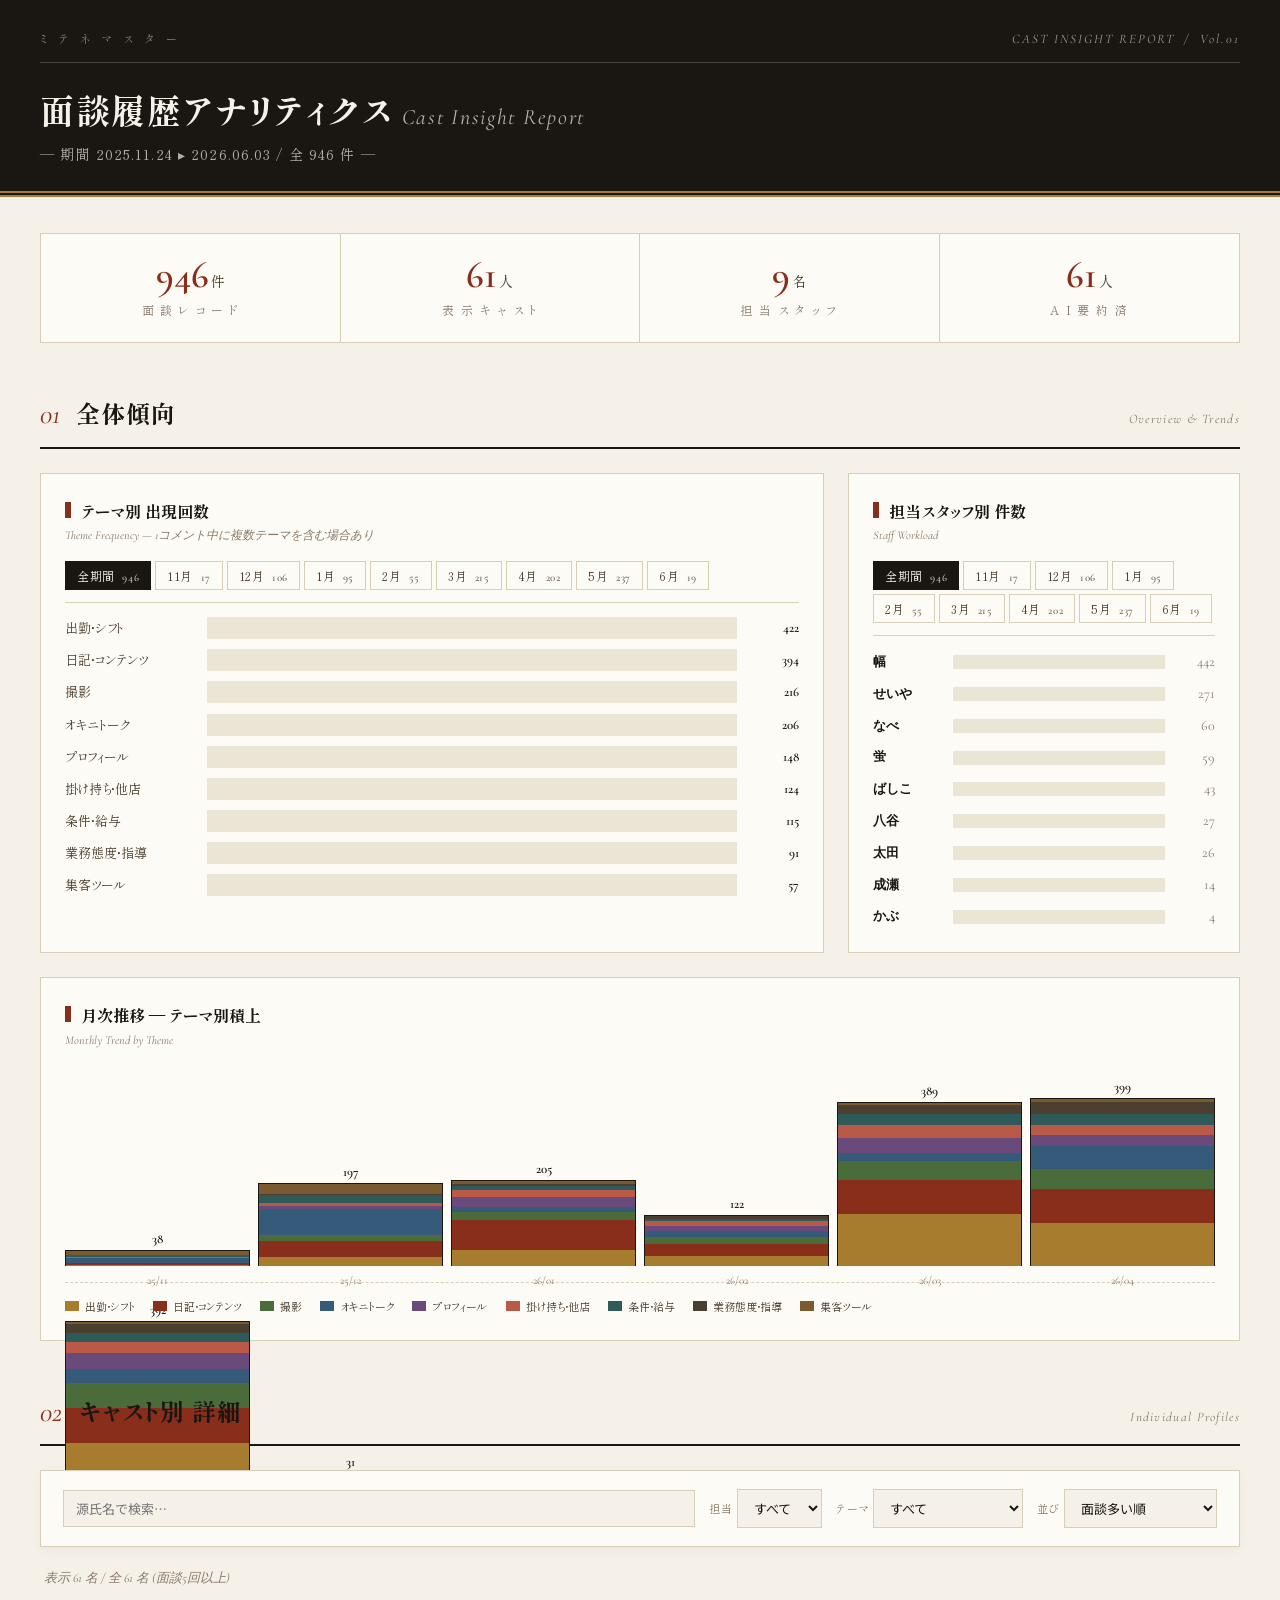
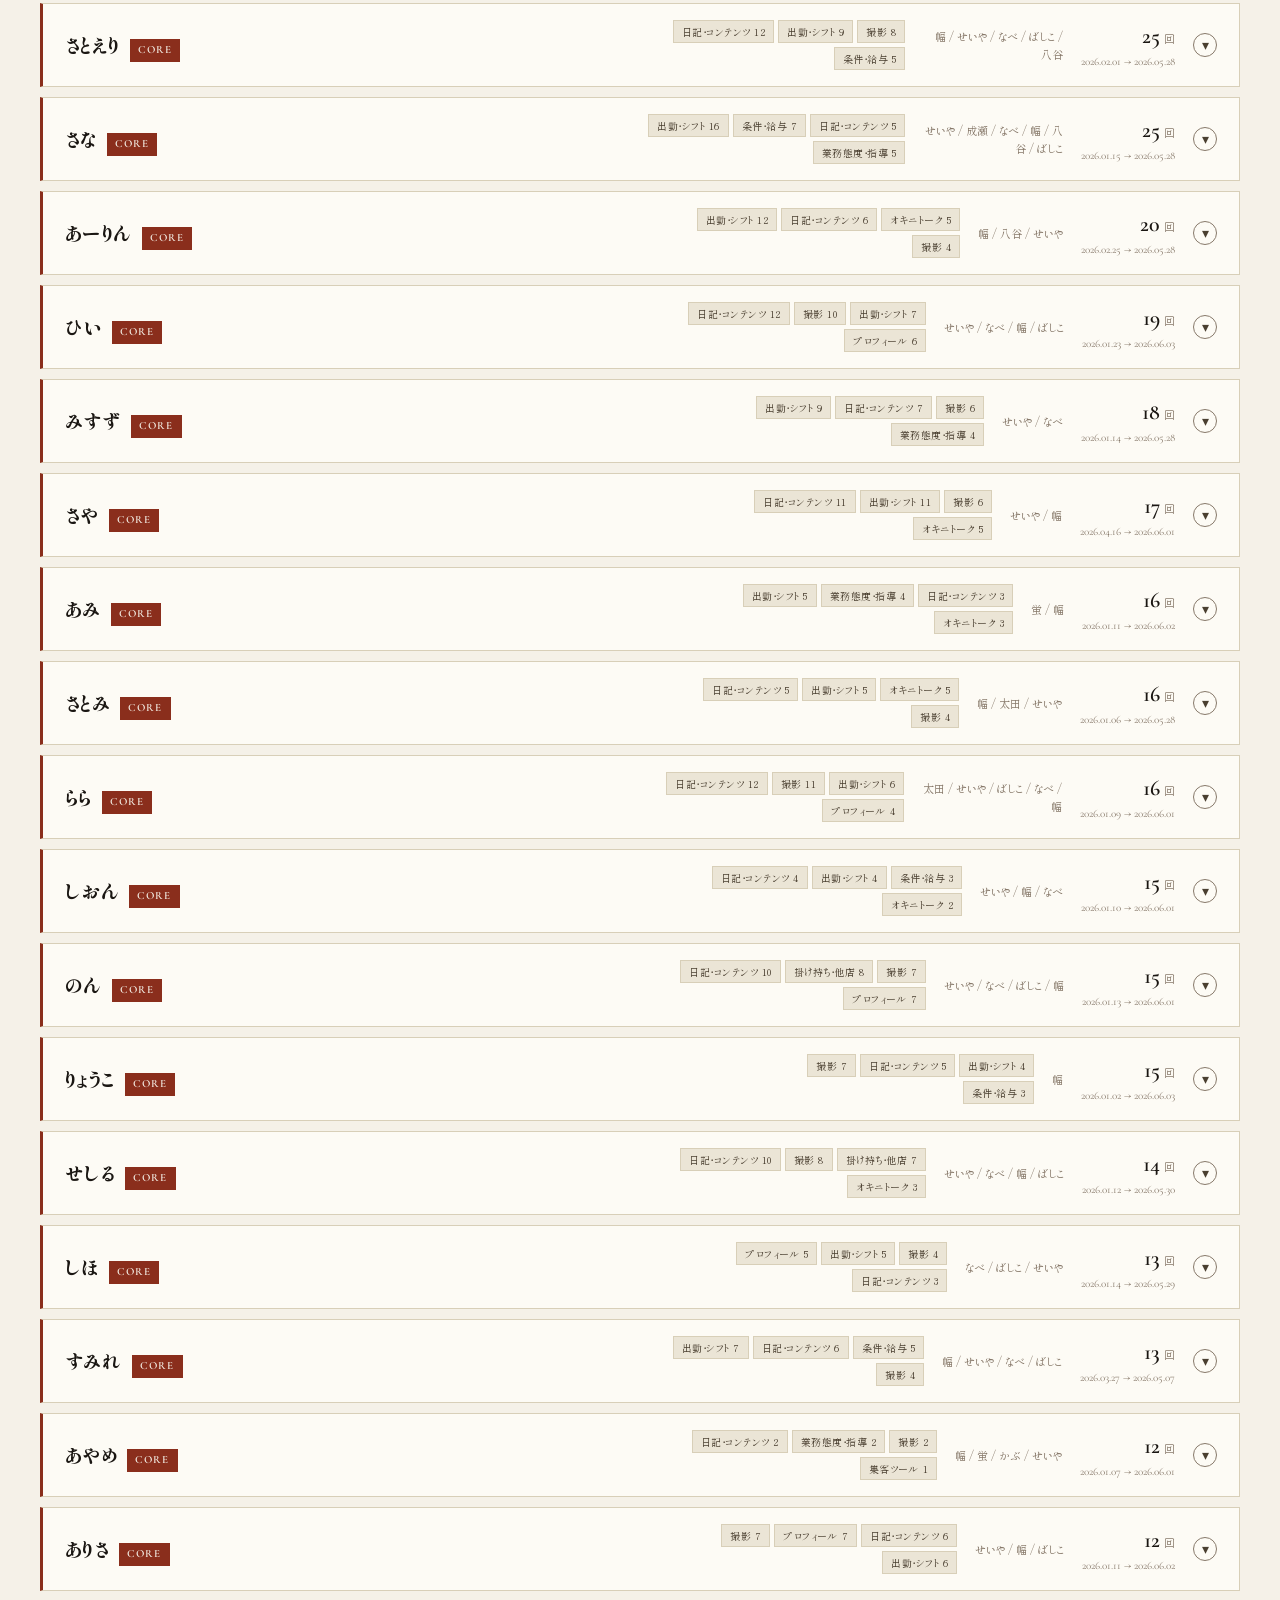
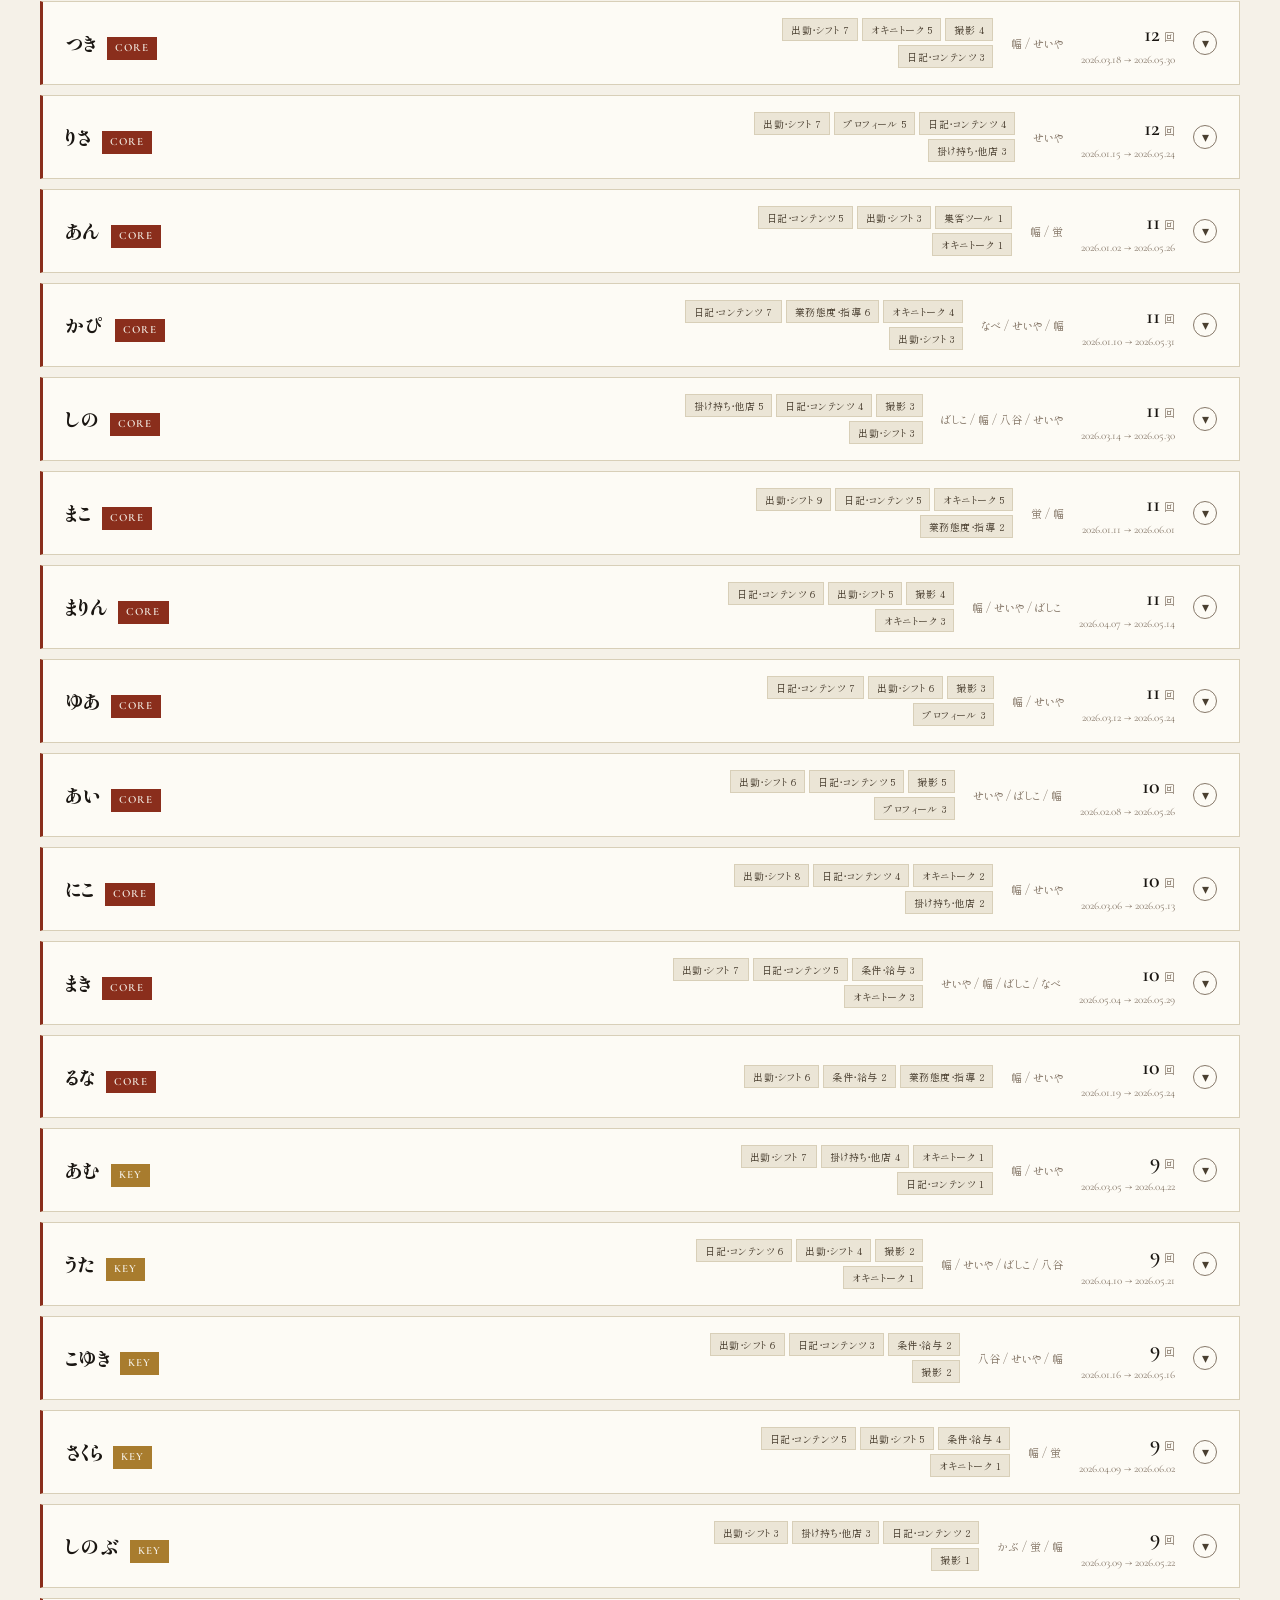
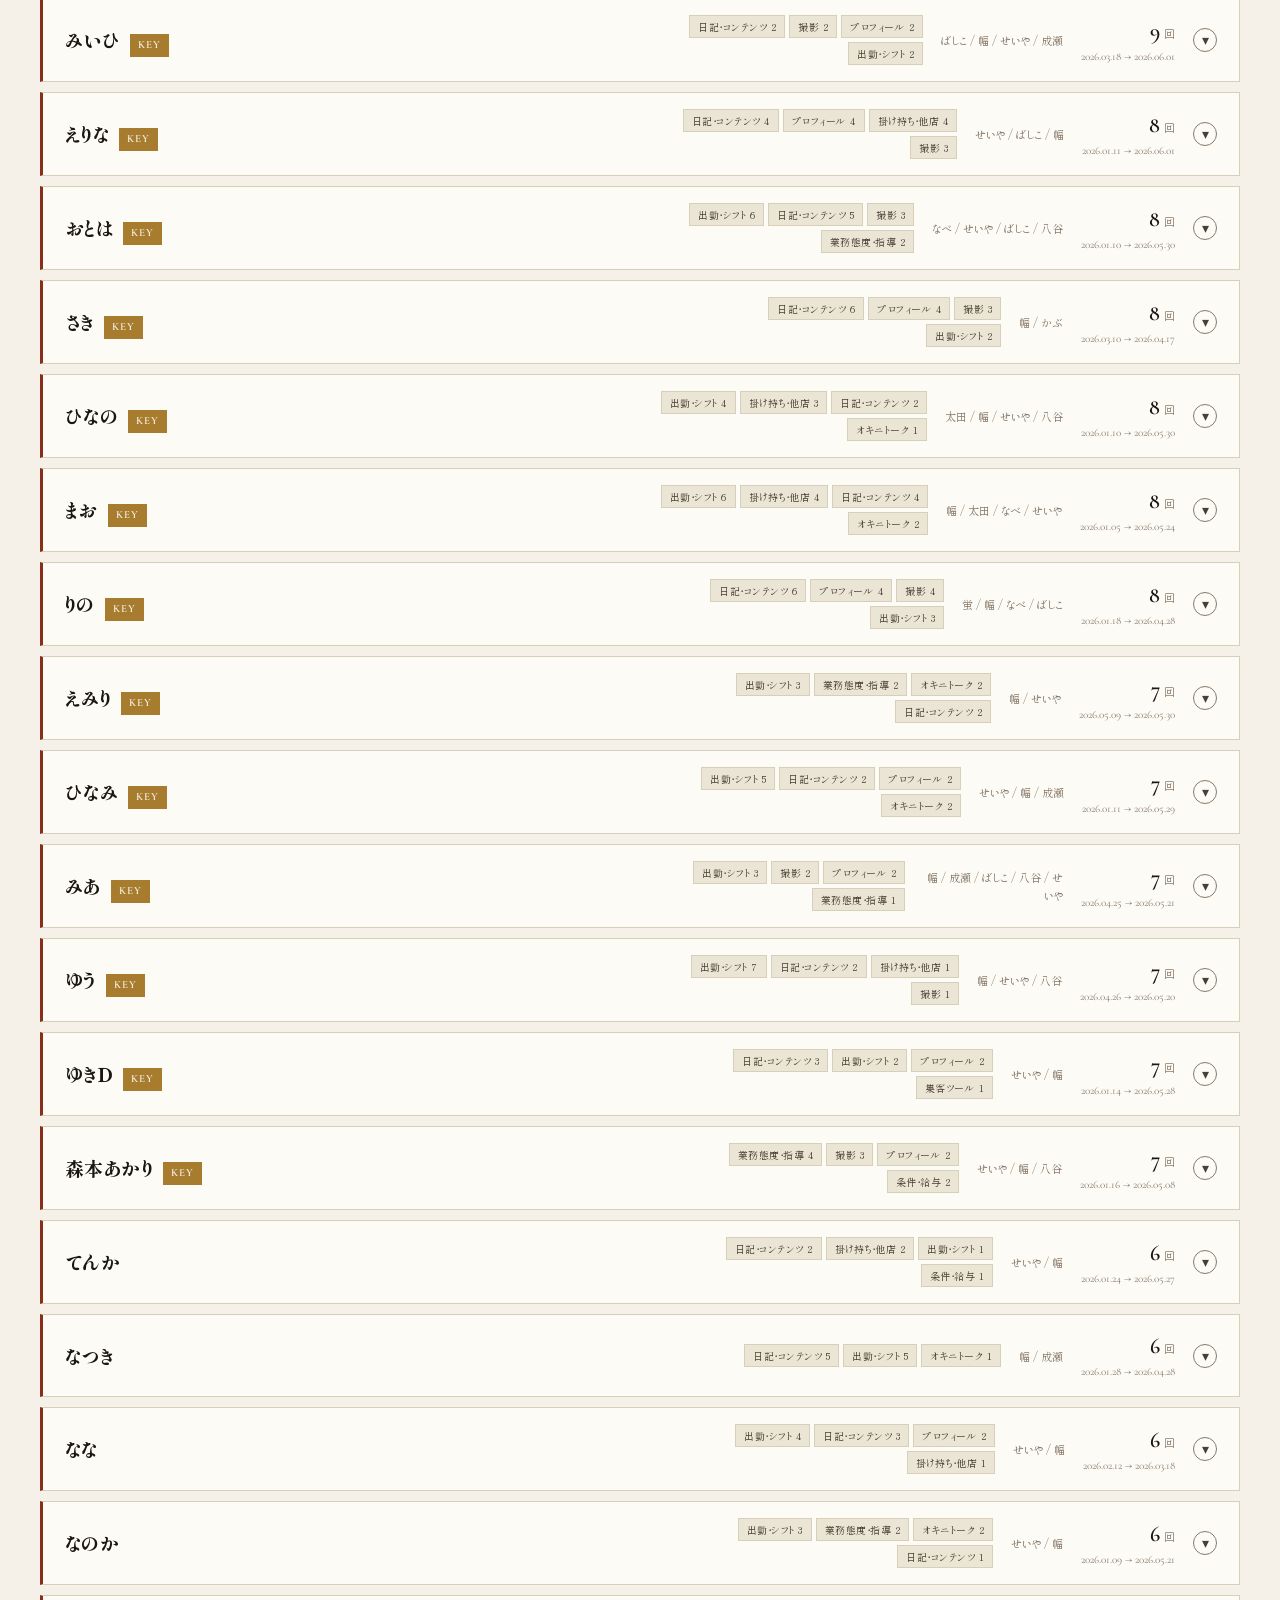
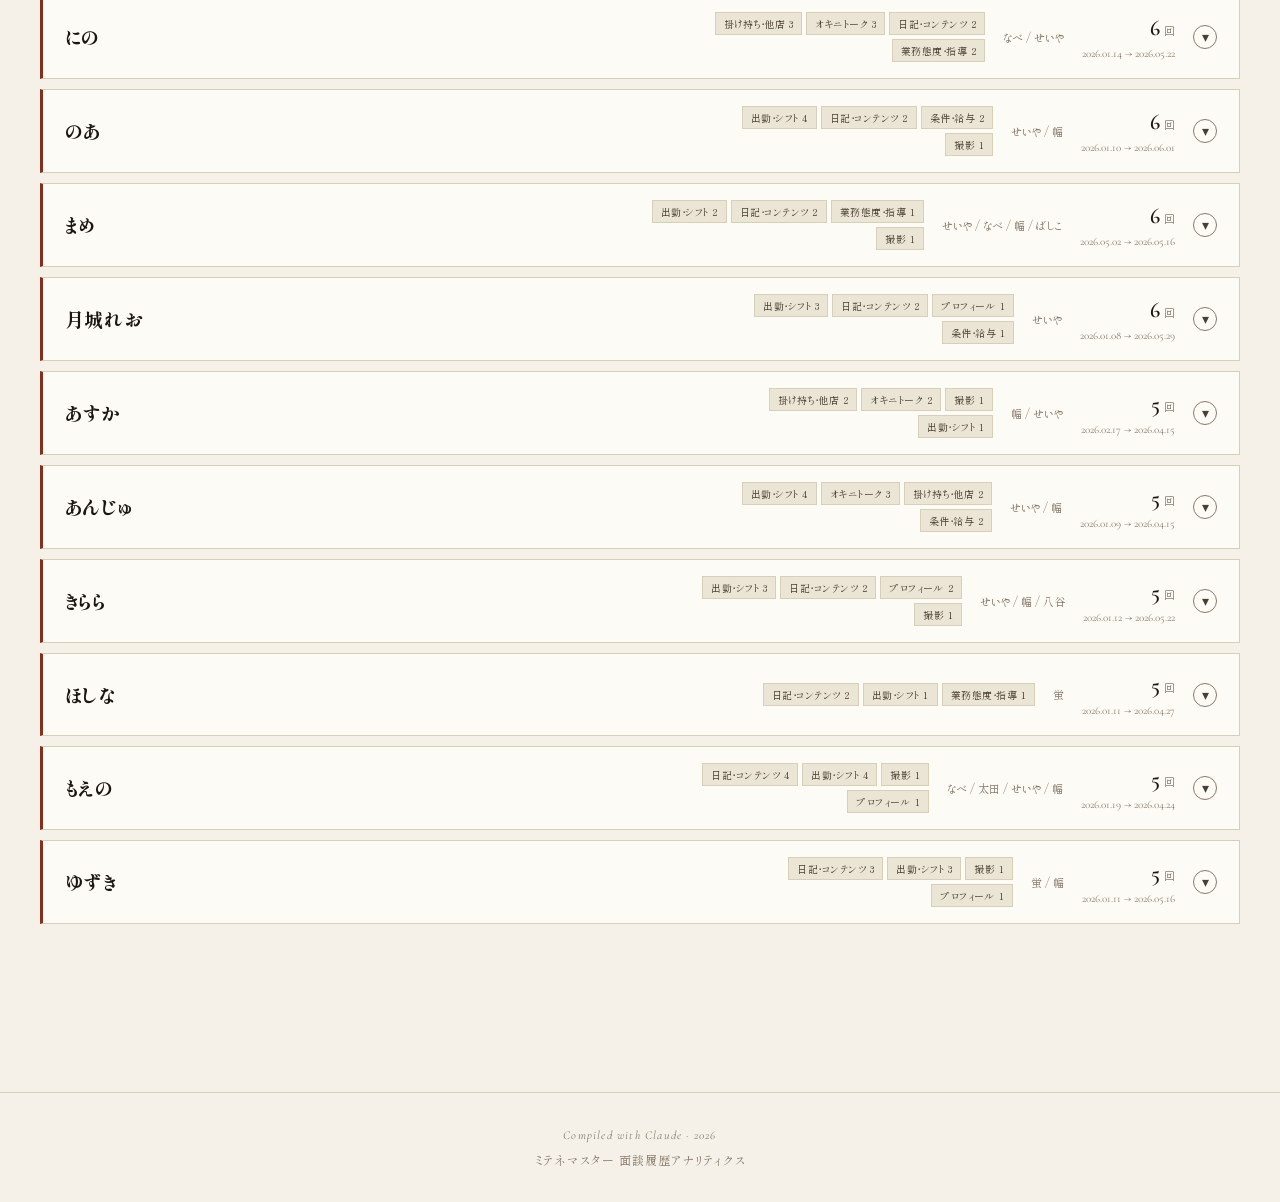
==== commit 949d25d2: "5月追加" ====
--- a/interview-analytics.html
+++ b/interview-analytics.html
@@ -908,9 +908,12 @@
   ミテネマスター 面談履歴アナリティクス
 </footer>
 
-<script id="data-blob" type="application/json">
-{"summary":{"total_records":683,"total_casts":158,"period":{"start":"2025-11-24","end":"2026-04-26"},"themes":{"日記・コンテンツ":299,"出勤・シフト":260,"オキニトーク":164,"撮影":130,"プロフィール":80,"掛け持ち・他店":79,"条件・給与":70,"集客ツール":55,"業務態度・指導":55},"staffs":{"幅":340,"せいや":185,"蛍":43,"なべ":40,"太田":25,"ばしこ":24,"成瀬":12,"八谷":10,"かぶ":4},"monthly":{"2025-11":{"集客ツール":11,"オキニトーク":11,"日記・コンテンツ":5,"条件・給与":4,"プロフィール":1,"掛け持ち・他店":3,"業務態度・指導":2,"撮影":3,"出勤・シフト":2},"2025-12":{"オキニトーク":62,"日記・コンテンツ":44,"集客ツール":30,"プロフィール":4,"掛け持ち・他店":8,"撮影":14,"出勤・シフト":20,"条件・給与":6,"業務態度・指導":1},"2026-01":{"集客ツール":7,"日記・コンテンツ":76,"撮影":22,"出勤・シフト":37,"オキニトーク":13,"掛け持ち・他店":12,"プロフィール":21,"条件・給与":9,"業務態度・指導":6},"2026-02":{"オキニトーク":12,"日記・コンテンツ":25,"出勤・シフト":17,"プロフィール":10,"撮影":16,"掛け持ち・他店":12,"条件・給与":5,"業務態度・指導":5},"2026-03":{"日記・コンテンツ":80,"撮影":37,"条件・給与":22,"出勤・シフト":111,"掛け持ち・他店":28,"オキニトーク":19,"業務態度・指導":18,"プロフィール":25,"集客ツール":3},"2026-04":{"集客ツール":4,"日記・コンテンツ":69,"出勤・シフト":73,"プロフィール":19,"撮影":38,"条件・給与":24,"オキニトーク":47,"業務態度・指導":23,"掛け持ち・他店":16}},"count_distribution":{"1":41,"2":24,"3":24,"4":10,"5":13,"6":9,"7":10,"8":5,"9":7,"10":3,"11":2,"12":2,"13":3,"14":2,"15":2,"17":1},"untagged_records":81,"monthly_staff":{"2025-11":{"せいや":7,"太田":2,"成瀬":2,"幅":7},"2025-12":{"幅":75,"せいや":10,"成瀬":4,"太田":7,"蛍":7,"なべ":8},"2026-01":{"せいや":27,"成瀬":2,"幅":35,"太田":12,"なべ":12,"蛍":9,"八谷":5,"ばしこ":1},"2026-02":{"せいや":18,"幅":30,"なべ":1,"太田":4,"ばしこ":1,"成瀬":1},"2026-03":{"せいや":57,"なべ":12,"幅":107,"八谷":5,"ばしこ":13,"蛍":16,"かぶ":3,"成瀬":2},"2026-04":{"せいや":66,"幅":86,"なべ":7,"蛍":11,"ばしこ":9,"かぶ":1,"成瀬":1}},"monthly_total":{"2025-11":18,"2025-12":111,"2026-01":103,"2026-02":55,"2026-03":215,"2026-04":181},"display_count":59,"themes_order":["日記・コンテンツ","出勤・シフト","オキニトーク","撮影","プロフィール","掛け持ち・他店","条件・給与","集客ツール","業務態度・指導"],"months":["2025-11","2025-12","2026-01","2026-02","2026-03","2026-04"],"monthly_chart":[{"month":"2025-11","total":42,"日記・コンテンツ":5,"出勤・シフト":2,"オキニトーク":11,"撮影":3,"プロフィール":1,"掛け持ち・他店":3,"条件・給与":4,"集客ツール":11,"業務態度・指導":2},{"month":"2025-12","total":189,"日記・コンテンツ":44,"出勤・シフト":20,"オキニトーク":62,"撮影":14,"プロフィール":4,"掛け持ち・他店":8,"条件・給与":6,"集客ツール":30,"業務態度・指導":1},{"month":"2026-01","total":203,"日記・コンテンツ":76,"出勤・シフト":37,"オキニトーク":13,"撮影":22,"プロフィール":21,"掛け持ち・他店":12,"条件・給与":9,"集客ツール":7,"業務態度・指導":6},{"month":"2026-02","total":102,"日記・コンテンツ":25,"出勤・シフト":17,"オキニトーク":12,"撮影":16,"プロフィール":10,"掛け持ち・他店":12,"条件・給与":5,"集客ツール":0,"業務態度・指導":5},{"month":"2026-03","total":343,"日記・コンテンツ":80,"出勤・シフト":111,"オキニトーク":19,"撮影":37,"プロフィール":25,"掛け持ち・他店":28,"条件・給与":22,"集客ツール":3,"業務態度・指導":18},{"month":"2026-04","total":313,"日記・コンテンツ":69,"出勤・シフト":73,"オキニトーク":47,"撮影":38,"プロフィール":19,"掛け持ち・他店":16,"条件・給与":24,"集客ツール":4,"業務態度・指導":23}]},"casts":[{"name":"さな","count":17,"staffs":["せいや","なべ","幅","成瀬"],"themes":{"集客ツール":3,"オキニトーク":4,"業務態度・指導":5,"掛け持ち・他店":2,"日記・コンテンツ":1,"出勤・シフト":5,"条件・給与":7,"撮影":2},"first_date":"2025-11-26","last_date":"2026-04-16","meetings":[{"date":"2025-11-26","staff":"せいや","comment":"ｷﾃﾈ・ﾈｯﾄ予約説明、オキニトークで炎上させました。12/6電話にてアネも説明。やる気はありそうでした。","themes":["集客ツール","オキニトーク","業務態度・指導","掛け持ち・他店"]},{"date":"2025-12-24","staff":"幅","comment":"みたよ！の使い方\n女の子を見たよ！押して訪問者数を伸ばす。\nみたよ！を押してくれたユーザーは、気にして\nみたよ！を押してるから、そのユーザーへオキニトークを仕掛けていくのが、実際に来客へ繋がり易いよ　などの説明\n実際に文章を作って、やってみせて　やり方は把握","themes":["集客ツール","オキニトーク"]},{"date":"2026-01-15","staff":"せいや","comment":"復帰日迎えで軽く話。代行及びサポ不要✕\nまた頑張ってくれそうではあるので定期的に話して煮詰めていく。北区への引っ越し検討中","themes":[]},{"date":"2026-01-18","staff":"せいや","comment":"日記休日のみサポOK\nこだわりあるので本人らしさ残すためにコピペ文書を簡潔にして次回出勤告知程度で","themes":["日記・コンテンツ","出勤・シフト"]},{"date":"2026-01-27","staff":"成瀬","comment":"最高キャスト割引がフルバックに影響するとモチベーション下がる\n→割引5000円は一日一人までに受付で調整してそれがフルにならないようになるべくするということで了承してくれました。","themes":["条件・給与","業務態度・指導"]},{"date":"2026-02-07","staff":"せいや","comment":"閑散期モチベアップと頑張り反映で1000円バック上げた。月100時間受付が継続条件。色々いつも言ってるが定期的にフォローすれば問題ない。","themes":["条件・給与","業務態度・指導"]},{"date":"2026-03-03","staff":"せいや","comment":"姫デコ継続。\n給料下げる予定だったが\n最後の優しさで3月ラストチャンス100H受付","themes":["条件・給与"]},{"date":"2026-03-09","staff":"なべ","comment":"24日大二郎アイコニック撮影予定。\n早朝枠が空いていたので大二郎が声をかけたら参加になりました。価格はでりどす価格20000円ですが、店で出す方向で。\n\n大二郎が個人でやってるやつだけどランキング頑張ってくれてから店から出すね！で口裏併せてください。最近10位割ってるのでそこでモチベにしてランキング上げさせれたらと。","themes":["撮影","業務態度・指導","掛け持ち・他店"]},{"date":"2026-03-10","staff":"せいや","comment":"マンジャロの副作用か、不正出血が止まらず悔しくて泣いてました。前向きではあるのでまたご飯とか挟みながらフォローしていく","themes":[]},{"date":"2026-03-23","staff":"幅","comment":"最高キャスト、出勤アラート（画像渡し済）、先行予約3週の説明済み\n幅、せいや","themes":["出勤・シフト"]},{"date":"2026-03-24","staff":"幅","comment":"最近、勤怠の悪さは、自分自身　理解してる\n事務所のそばに引っ越しして、自宅待機できれば休まずに出勤出来るからの話しで、今月4.生理あけ6日  計10間　10時間受付70万保証で、一気に引っ越し費用を作ったらと提案　明日撮影で、明後日出勤の際に、書類にサインして条件を決めようと話し","themes":["撮影","出勤・シフト","条件・給与"]},{"date":"2026-03-27","staff":"せいや","comment":"ネット予約の件について、一旦+10分は切った。付随価値を相談中（おそらく電マになる）\n\n給料下げたくないから後3日出勤頑張ってと伝えた、明日幅さんと3人で話し合える時間作って保証の件も話しましょうと終話。","themes":["集客ツール","出勤・シフト","条件・給与"]},{"date":"2026-04-01","staff":"せいや","comment":"条件報告LINEにて3月受付時間報告\n生理明けのシフトもOK、保証の話もするが散々行ってきたバックの話どうするか幅さんと相談。80時間で線を引く予定ではいる","themes":["出勤・シフト","条件・給与"]},{"date":"2026-04-03","staff":"せいや","comment":"幅さんと3者面談。10H受付x7万x10日間\nﾄｰﾀﾙ70万保証。\n\nどう見ても勤怠だけなので\nそこはせいやで密に連携して\n構っていくしかない。\n\n幅さんから\n続くようだと来月から見直しと警告済み\n今月は見直し見送りで、バック継続条件を月に80Hに緩和。\n\n事務所付近に引っ越し予定\n\n幅さんが叩き役せいやがフォロー役の絵図","themes":["条件・給与"]},{"date":"2026-04-07","staff":"幅","comment":"お気に入り登録に、オキニトークで一斉送信の文を作成して、GWの予定はいかがですか？など仕掛けていく提案","themes":["オキニトーク"]},{"date":"2026-04-13","staff":"せいや","comment":"膀胱炎は治ったそう。\nカメラの設定教えてもらった。復帰日で凝ったことは話さず、オキニトーク溜まってるよぐらい。そこ見ながら次回","themes":["オキニトーク"]},{"date":"2026-04-16","staff":"幅","comment":"前回途中上がり、本日も待機で帰らないようモチベーション上がるポジティブな考え方を色々提案","themes":["業務態度・指導"]}],"ai_summary":{"headline":"勤怠不安定の主役、保証付き集中出勤で再起をかける","themes":["条件・給与の調整","勤怠改善","メンタルフォロー"],"challenges":"勤怠が極端に不安定。事務所付近への引っ越しで安定化を図っている段階。マンジャロ副作用や不正出血など体調面の波も大きい。","progress":"3月の70万トータル保証(10H×7万×10日)を実行中。バック継続条件を月100Hから80Hに緩和。GW向けにオキニトーク一斉送信で予約獲得提案中。","approach":"幅が叩き役・せいやがフォロー役の二人三脚で密にフォロー。来月以降は見直し警告済みで、勤怠次第の崖っぷち。"}},{"name":"あーりん","count":15,"staffs":["せいや","八谷","幅"],"themes":{"条件・給与":2,"掛け持ち・他店":1,"日記・コンテンツ":3,"撮影":1,"オキニトーク":5,"出勤・シフト":3,"集客ツール":1},"first_date":"2026-02-25","last_date":"2026-04-22","meetings":[{"date":"2026-02-25","staff":"幅","comment":"Classi四日市、グランドOperaに5年在籍\n心機一転名古屋でと思い面接、\nE➕、グランド、当店の中から、当店を選んで\n最初は、不安もあり掛け持ち予定だったが、3月いっぱい保証をつける事で、バックアップ\n名駅で自宅待機は、一本目大変かと思いますが、よろしくお願いします。またClassi四日市では、貸切客や、サイト上では、エリア1位も取ってるよう","themes":["条件・給与","掛け持ち・他店"]},{"date":"2026-02-27","staff":"幅","comment":"Laraにて、仮撮影大二郎　3月のニュース枠にて早番宣伝、内緒話しなどのバナーにて、押す話しからの説明打ち合わせ","themes":["日記・コンテンツ","撮影"]},{"date":"2026-03-05","staff":"幅","comment":"今日で無事にクラッシーとグランドオペラ卒業しました！✨連絡あり","themes":[]},{"date":"2026-03-11","staff":"幅","comment":"ニュースが上がって、注目度が上がるので、日記、オキニトークをしっかりやっていくよう連絡済み","themes":["オキニトーク","日記・コンテンツ"]},{"date":"2026-03-12","staff":"八谷","comment":"カンジダ発症。\n性病疑惑で高熱も出たとのこと。\n検査結果が5日後に出るとのことで、それまで様子見。\nニュース期間なのにタイミングが・・・","themes":["日記・コンテンツ"]},{"date":"2026-03-16","staff":"幅","comment":"今週は、性病に引っかかってるのもあり、台湾へ旅行へ行く予定で、\n来週から、しっかり頑張ります！","themes":[]},{"date":"2026-03-25","staff":"幅","comment":"出勤アラート、早番出勤なので、特にアップ\n最高キャストもテンプレートに登録して定期的にアップ　オキニトークの増加キッチリ返信　本日オキニトークから来店","themes":["オキニトーク","出勤・シフト"]},{"date":"2026-03-28","staff":"幅","comment":"鶴舞3Pの迎えの際に、最高キャスト・出勤アラートが上がってないので、テンプレートに登録してアップするやり方を再度説明","themes":["出勤・シフト"]},{"date":"2026-04-01","staff":"幅","comment":"3月の保証トータル10H5万でクリアしたが、少し不安が残るため、10H4万トータル保証で継続ただし、遅番出勤も入れていく","themes":["出勤・シフト"]},{"date":"2026-04-04","staff":"幅","comment":"昨日初めての遅番で、すぐリピートがあった為、金曜以外に遅番の日を入れながら、様子見て行くのを提案、来週の予定を立てる\nGW絡みもあるから、時間など調整していきましょう","themes":[]},{"date":"2026-04-06","staff":"幅","comment":"オキニトークでの　やり取りで指名料について質問あり、通常のネット予約は、P指1000円\nGW先行予約を機にオキニトークからの予約にちいて、会議してまた、お知らせしますの返答\nまた、姫予約に関しては、何かないですか？","themes":["集客ツール","オキニトーク"]},{"date":"2026-04-10","staff":"幅","comment":"オキニトークから予約に繋がる事が多い\n本日もオキニトークからのお客様\n先行予約と絡めてを提案","themes":["オキニトーク"]},{"date":"2026-04-11","staff":"幅","comment":"タイマーが故障との事で新調\n口コミの返信が溜まってたので、返信するように、またアクセスが口コミ返信は、一番取れるので早めにと提案","themes":[]},{"date":"2026-04-22","staff":"幅","comment":"ゴールデンウィーク、昼職がない時は、スケジュール出し済み　現状オキニトークから実客が取れて来てる為、本人的にもオキニトークの重要性は、感じてる","themes":["オキニトーク"]},{"date":"2026-04-22","staff":"せいや","comment":"送迎中稼げるなら長時間待機で10万ぐらいという会話が出た。確かに頑張れるなら下地を作ってしまうのもアリだねと返答。ロングになれば条件も出せるが、幅さん主導で動いているので相談","themes":["条件・給与"]}],"ai_summary":{"headline":"クラッシー&グランドOpera卒の即戦力、オキニトーク経由の集客で実績","themes":["保証付き入店","オキニトーク活用","出勤戦略"],"challenges":"2月入店直後にカンジダ・性病疑惑で停滞。台湾旅行を挟むなど波あり。指名料の質問など細部の不明点も。","progress":"3月10H5万保証クリア後、4月から10H4万トータル保証で継続。遅番もリピート発生。オキニトーク経由の予約が増え本人も重要性を実感。","approach":"幅さん主導で進行中。GW絡みで先行予約とオキニトークを連動。長時間待機で10万案も浮上、ロング条件出しは協議中。"}},{"name":"さとえり","count":15,"staffs":["せいや","なべ","ばしこ","幅"],"themes":{"オキニトーク":3,"日記・コンテンツ":11,"出勤・シフト":3,"撮影":6,"条件・給与":2,"プロフィール":2,"業務態度・指導":1},"first_date":"2026-02-01","last_date":"2026-04-23","meetings":[{"date":"2026-02-01","staff":"幅","comment":"エデン在籍1年半くらい単価60  15000円、\n週5.6出勤予定　12時間出勤経験あり\n日記について、出勤時、休日時などの説明、\nオキニトーク、なとヘブンツール理解ある為\nレギュラーメンバーとして育てて行く予定","themes":["オキニトーク","日記・コンテンツ","出勤・シフト"]},{"date":"2026-02-02","staff":"せいや","comment":"キャバ時代にダンス経験等ありで幅さん大二郎含めて風俗バージョンの動画作っていこうと話を進めた。愛想は良い。れおと繋がりある。","themes":["日記・コンテンツ"]},{"date":"2026-02-04","staff":"幅","comment":"強制お気に入りの予定、最高キャストの説明、日記に定期的に上げるようにして、人数を増やしていく","themes":["日記・コンテンツ"]},{"date":"2026-02-14","staff":"幅","comment":"出勤時間を後ろへ伸ばすのを提案、入店から7回出勤も保証をクリアだが、不安も残る為、2月いっぱいまで延長、2／15より強制お気に入り、内緒話しが始まる為、鍵付き日記とオキニトークの強化をお願い","themes":["オキニトーク","日記・コンテンツ","出勤・シフト"]},{"date":"2026-02-17","staff":"幅","comment":"日記用動画を撮影、マイガール強制が入ってるので動画を店からアップして行く\n第二弾も撮影していく予定（第二弾はエロダンス）","themes":["日記・コンテンツ","撮影"]},{"date":"2026-03-02","staff":"幅","comment":"引き続き12時間受付フルバックを付けて行く代わりに、姫デコブーストを毎度月末までに44000円を初めていく、マイガールが2000人超えるまで来たので、日記マイガール限定を更新していくように、撮影の日程などの段取り","themes":["日記・コンテンツ","撮影","条件・給与"]},{"date":"2026-03-09","staff":"なべ","comment":"春撮影と合わせて日記用の撮影。\n日記の写真が偏ってきているが、写メ用もスマホで撮るのが嫌らしいので大二郎撮影の回数を増やす。\n16日にグラビアと鍵大二郎撮影。←ここでも写メ用に使える用多めに撮影","themes":["日記・コンテンツ","プロフィール","撮影"]},{"date":"2026-03-09","staff":"ばしこ","comment":"前回編集した25本ほどの動画のうち、使ってほしくない内容のものが多々あった模様。\n1度もらった素材を本人と直で相談し再編集予定","themes":["日記・コンテンツ"]},{"date":"2026-03-11","staff":"せいや","comment":"給料もモチベも下がっていてラーメンって言ってたので連れて行った。さわりなので細かいことはまだ詰めてないが、二人三脚で頑張っていこうと、撮影等楽しみにしたりと前向きな部分もあるので定期的に顔合わせて","themes":["撮影","条件・給与","業務態度・指導"]},{"date":"2026-03-19","staff":"せいや","comment":"やっと動画もらった。こちらで1日一本ずつ上げていく。オキニトークも一斉送信したので返信の旨伝え。マルチタスクがダメなので順に潰していく、一段落したら次はX。\n膀胱炎らしく病院行かせるもしくは付き添い頼まれてる。売上の基盤を作れるようにここを重点的に接していく","themes":["オキニトーク","日記・コンテンツ"]},{"date":"2026-04-04","staff":"せいや","comment":"出勤アラート説明（作成済み）\n以前の最高キャスト合わせて\nテンプレートも教えた。\n\n生理前で気が立ってる。\n定期的に構ってれば〇\n生理明けにSNS開始と真面目トーク","themes":["出勤・シフト"]},{"date":"2026-04-08","staff":"せいや","comment":"仕事が電話の鳴りに比例し過ぎてるので、新規や履歴の薄いフリーに宣伝とリピートを兼ねて行ってもらってると説明しフォロー。\n生理明けにSNSとアイドル系ではなくセクシー系のダンス撮影を組むつもり、疎かになると良いことないのでもう少し頻度上げて見ていく","themes":["撮影"]},{"date":"2026-04-13","staff":"せいや","comment":"日記の効率化のススメ\n通勤時とランチタイム時のアクセスの集中を伝え予約投稿するように","themes":["日記・コンテンツ"]},{"date":"2026-04-17","staff":"せいや","comment":"ヘラってるのでフォロー。\n店側から見て接客のギャップが良い意味であるので、自信をもってやること。日記について盛れた写真の日常系をあげれているので、軸として日常→時折ドエロの形で行うよう指示。エロ売り→接客ではなく、接客でエロいギャップを大きく見せれるように。","themes":["日記・コンテンツ","プロフィール"]},{"date":"2026-04-23","staff":"幅","comment":"5/8日金　夜ガイYouTube撮影の提案\nオッケーとの事で、チャンネルを送ってみといてもらう　新規客獲得のチャンスを活かすように！","themes":["撮影"]}],"ai_summary":{"headline":"エデン経由の即戦力、鍵付き日記とエロダンス動画で攻める","themes":["日記・動画コンテンツ","撮影スケジュール","メンタル管理"],"challenges":"マルチタスクが苦手で順に潰していく必要あり。生理前のヘラりや膀胱炎など体調波。エロ売り→接客の順番を逆転させる指導が必要。","progress":"12時間受付フルバック+姫デコブースト44000円継続。マイガール2000人超え。第二弾エロダンス、グラビア、5/8夜ガイYouTube撮影と撮影目白押し。","approach":"二人三脚で前向きに。日常→時折ドエロのギャップ戦略。盛れた日常写真を軸に売る方針。せいやが連携の中心。"}},{"name":"みすず","count":14,"staffs":["せいや"],"themes":{"集客ツール":1,"日記・コンテンツ":5,"オキニトーク":2,"撮影":2,"条件・給与":1,"プロフィール":1,"業務態度・指導":2,"出勤・シフト":2},"first_date":"2025-12-18","last_date":"2026-04-24","meetings":[{"date":"2025-12-18","staff":"せいや","comment":"パフォーマンスヘブンはまだ話せてない。\n多少勤怠が改善されてきたのでジワジワこっちのペースに。通勤時とお昼時に日記を仕込むのは7割がた守ってくれてる。自身の問題で退店がチラついてるのでフォロー中","themes":["集客ツール","日記・コンテンツ"]},{"date":"2025-12-19","staff":"せいや","comment":"ｵｷﾆﾄｰｸ承認ﾃﾝﾌﾟﾚOK。\n金に手段選ばないので、稼げるマネジメント引き続き。持ち上げるとスムーズに話入っていく","themes":["オキニトーク"]},{"date":"2026-01-14","staff":"せいや","comment":"バニラ連携〇\n意外にも日記サポ・代行不要。\n年明け初対面で近況教えてもらうだけ。\n厳しく接するよりジワジワ長期目線で。\n17日撮影季節物+グラビア+コスプレ+バナー用撮ってもらう。引き続きせいやで連携とります","themes":["日記・コンテンツ","撮影"]},{"date":"2026-02-14","staff":"せいや","comment":"幅さんと三者面談。\n動きがありそうで一旦昇格保証は保留、追って話。","themes":[]},{"date":"2026-02-21","staff":"せいや","comment":"幅さんと三者面談。\n保証や条件変更（マインド参照）\n前向きに頑張っていきそうなので\n引き続き対応します","themes":["条件・給与"]},{"date":"2026-03-07","staff":"せいや","comment":"勤怠もまともになってきたので、15日区切りで保証継続。コスプレの相談に乗ったりしてるので意欲も継続はしてる。購入後撮影予定。立ち上がりが悪いのでスタートイベントにも乗り気でバナー作って始める予定","themes":["撮影"]},{"date":"2026-03-13","staff":"せいや","comment":"引っ越しの審査落ちで文句言ってた。これ以上の手助けはできないので上層部にパス。日記の写真もとっていてやる気はある","themes":["日記・コンテンツ","プロフィール","業務態度・指導"]},{"date":"2026-03-20","staff":"せいや","comment":"ガス抜きに送迎、文句は吐き出した。出確がどーたらなのでこっちで責任持つから個人LINEにて送るように。出勤は一緒にしてくるので来てしまえば安定している。","themes":["出勤・シフト"]},{"date":"2026-03-26","staff":"せいや","comment":"話したいとのことで対応。\nその場での理解は得られるので些細な事でも仕組みや考え伝えて疑問潰していく形。\n出勤出ていなかったので月末まで確保","themes":["出勤・シフト"]},{"date":"2026-03-29","staff":"せいや","comment":"引っ越しが決まらないと嘆いていた。モチベは下がり気味。少し距離詰めてヒアリングのターン。時間取れ次第日記等の説明含めて予定","themes":["日記・コンテンツ","業務態度・指導"]},{"date":"2026-04-01","staff":"せいや","comment":"延長に電話しないのは雰囲気、トークで他のキャストとの差別化図ってるとのこと。るなまで行かないが事実客はいるのでそこは飲んで、話さなくていいから着信入れてからLINEしてと伝え。話せば話すほど何でもさらけ出してくれるので辛抱と維持を","themes":[]},{"date":"2026-04-05","staff":"せいや","comment":"オキニトーク未送信に送信請負、返してないのも返していくように伝え","themes":["オキニトーク"]},{"date":"2026-04-23","staff":"せいや","comment":"保証の件について話\n切っても頑張りそうだが、ぶつぶつと\n幅さんに相談して引き続き","themes":[]},{"date":"2026-04-24","staff":"せいや","comment":"動画バナーを作成したため、動画の重要性及び鍵付き日記も使っていくように","themes":["日記・コンテンツ"]}],"ai_summary":{"headline":"勤怠改善のじわじわ立て直し組、せいや専属で長期目線","themes":["勤怠改善","引っ越しトラブル","対話による疑問解消"],"challenges":"引っ越し審査落ち繰り返しで文句やモチベ低下。出勤せず月末まで確保が必要。延長に電話しないなど独自の接客スタイルも修正対象。","progress":"勤怠まともになり15日区切りで保証継続。コスプレ撮影意欲あり。動画バナー作成で動画と鍵付き日記の重要性を再強調。","approach":"厳しく接するよりジワジワ長期目線。話せばさらけ出すタイプなので辛抱強く対話。せいやがほぼ専属で対応、上層部に責任パスしながら対応。"}},{"name":"りょうこ","count":14,"staffs":["幅"],"themes":{"オキニトーク":5,"日記・コンテンツ":3,"撮影":3,"出勤・シフト":2,"集客ツール":1,"掛け持ち・他店":2,"業務態度・指導":1,"条件・給与":2},"first_date":"2025-12-03","last_date":"2026-04-18","meetings":[{"date":"2025-12-03","staff":"幅","comment":"オキニトークについて\nニュース、メルマガの件","themes":["オキニトーク","日記・コンテンツ"]},{"date":"2025-12-09","staff":"幅","comment":"12／15〜21 強制お気に入り\nオキニトークの予約はこちら説明","themes":["オキニトーク"]},{"date":"2025-12-17","staff":"幅","comment":"新規追加分オキニトーク送信済み","themes":["オキニトーク"]},{"date":"2025-12-20","staff":"幅","comment":"強制オキニ追加オキニトーク送信","themes":["オキニトーク"]},{"date":"2025-12-30","staff":"幅","comment":"バニラ連携完了☑️本年総括、来年目標など","themes":[]},{"date":"2026-01-02","staff":"幅","comment":"向こう5日間の出勤は全て完売の為以降で、着物撮影の予定連絡待ち","themes":["撮影","出勤・シフト"]},{"date":"2026-01-05","staff":"幅","comment":"1／末から毎月　鍵付き33000を回収\n一旦やってみて、様子を見る\nキテネ回数50回、鍵付きパネル5枚、グラビアなど、特典の説明済み\nしずく一本で、やって行くとの事","themes":["集客ツール","掛け持ち・他店"]},{"date":"2026-01-09","staff":"幅","comment":"日記について、自分で内容重視しながら本数を増やして行く","themes":["日記・コンテンツ"]},{"date":"2026-01-24","staff":"幅","comment":"ニュース用撮影、バレンタインがかかる為、内容打ち合わせ","themes":["日記・コンテンツ","撮影"]},{"date":"2026-02-18","staff":"幅","comment":"グラビア撮影、今後の展開など打ち合わせ\n直近の本指名客について、ガチ恋系が多いので対策が必要、昼職の場所が何故か特定された？など\n要注意必要\n誕プレ","themes":["撮影","業務態度・指導"]},{"date":"2026-03-20","staff":"幅","comment":"連休明け　送りにて、本日接客の中に引き抜き話しの様な客あり　アネキャン利用過去にあり、アバンスが岡崎に出す話をなぜかされた。","themes":["掛け持ち・他店"]},{"date":"2026-03-25","staff":"幅","comment":"先行予約、最高キャスト、出勤アラート\n全て繋がってる話しで、やり方を説明\n姫デコブーストが年間50万近くなるのは、どお？からの話しから、4月より出勤時間に合わせて、フルバックをつける話しで対応、まだ確定までの話しは、時間ある際にで、本日の話しは終了","themes":["出勤・シフト","条件・給与"]},{"date":"2026-04-09","staff":"幅","comment":"オキニトークからの予約について説明、\n先行予約が既に3件程入ってるので、オキニトークを絡めて予約へ誘導\n前回の話しの結果　8H80  10H100 12H120\nまでのフルバックで対応","themes":["オキニトーク","条件・給与"]},{"date":"2026-04-18","staff":"幅","comment":"近況伺い　客層が若干若くなってきたとの事、\n予約状況、収入は、問題なし\n前もって、先行予約で、うめていく・ホテルを方面でかためる","themes":[]}],"ai_summary":{"headline":"しずく一本の安定運営、鍵付き日記月33000で固定収益化","themes":["鍵付き日記収益化","オキニトーク予約導線","ガチ恋客対応"],"challenges":"本指にガチ恋系が多く対策必要。昼職特定の懸念、引き抜き話やアバンス岡崎話などの外部リスクあり。","progress":"鍵付き33000円月次回収を継続(50回キテネ・パネル5枚特典)。4月から8H80/10H100/12H120のフルバック導入。先行予約3件で先回り埋め推進。","approach":"幅が一貫して担当。安定運営のため先行予約とオキニトークの連動を強化。ホテル方面固めで安全と効率を両立。"}},{"name":"さとみ","count":13,"staffs":["せいや","太田","幅","成瀬"],"themes":{"集客ツール":1,"オキニトーク":4,"条件・給与":1,"日記・コンテンツ":3,"掛け持ち・他店":2,"撮影":4,"出勤・シフト":4},"first_date":"2025-12-08","last_date":"2026-04-23","meetings":[{"date":"2025-12-08","staff":"成瀬","comment":"ネット予約+10分　キテネ説明。\nオキニトーク送って欲しいということで、自動承認OKで請負いました。","themes":["集客ツール","オキニトーク"]},{"date":"2025-12-08","staff":"太田","comment":"条件見直し","themes":["条件・給与"]},{"date":"2026-01-06","staff":"幅","comment":"案内前に、動画を簡単に作成して、日記のマイガール動画アップ　今後動画アップか、静止画を繋げてなど、日記力アップの話し","themes":["日記・コンテンツ"]},{"date":"2026-01-09","staff":"太田","comment":"アネキャンで尾張ランキングTOP３入り狙う","themes":["掛け持ち・他店"]},{"date":"2026-03-11","staff":"幅","comment":"生理になったが、量は少な目、生理痛なしとの事で明日セットサロンに連れていき予定通りYouTube撮影オッケー","themes":["撮影"]},{"date":"2026-03-12","staff":"幅","comment":"バニラにてアネキャン用スプラッシュYouTube撮影　　3／25〜3／31 指名料無料\n出演料は、次回出勤の際に下着","themes":["撮影","出勤・シフト","掛け持ち・他店"]},{"date":"2026-04-03","staff":"幅","comment":"YouTubeの出演として、サルートプレゼント撮影予定を組む　せいや含めて話し3月の売り上げ、キャスト報酬1位だが当欠8回あったので平均10万の為【成瀬コンサルAI使用】\n80万損してる、これを少なくとも3回に抑える話し","themes":["撮影","出勤・シフト"]},{"date":"2026-04-08","staff":"せいや","comment":"最高キャスト・出勤アラート説明。\n仕事が入って作成まではいかなかったがテンプレートまで説明。追って確認含め声掛け","themes":["出勤・シフト"]},{"date":"2026-04-11","staff":"幅","comment":"オキニトークが，溜まってたので全て一緒に返信\n口コミのお礼も同じく、返信　今後たまらないようにしないと、またでいいや！になっちゃうので、特に口コミお礼は、すぐ書くように提案","themes":["オキニトーク"]},{"date":"2026-04-13","staff":"幅","comment":"今回の件は、誰も知らないと言ってあるので、周知徹底でお願いします。","themes":[]},{"date":"2026-04-16","staff":"幅","comment":"撮影用セットサロンからの撮影、大二郎\n来週月曜に、荷物を持って行って、四日市から持ってくる　寮は、そのまま使用予定で、荷物入れ替えで、出勤多数してもらう方向","themes":["撮影","出勤・シフト"]},{"date":"2026-04-22","staff":"せいや","comment":"4/17メモ漏れ\nハプバーの件で顔見知りがいるので他の子がどんな接客しているか気になっている様子。周りに感化されず入店時のままでいいと伝え。日記やオキニトークを受付終了後に溜めてまとめてやる癖があるので、しんどくなるからルーティーンを決めて継続するように提案。例の件は自ら言ってこず。定期的にガス抜きと軌道修正","themes":["オキニトーク","日記・コンテンツ"]},{"date":"2026-04-23","staff":"幅","comment":"案内時の会話で、尾張ランキング3位だから、\n上を目指そう！例えば声⭕️らしいので、声日記は、アクセス取れるアドバイス\nオキニトークの返信、口コミお礼日記は、特にマメにするように","themes":["オキニトーク","日記・コンテンツ"]}],"ai_summary":{"headline":"尾張ランキングTOP3狙いの実力派、当欠改善が最大の課題","themes":["当欠削減","YouTube・撮影","オキニトーク返信習慣化"],"challenges":"3月キャスト報酬1位だが当欠8回で平均10万×80万損失。オキニトーク・口コミお礼を溜める癖。ハプバー顔見知り情報で揺れる。","progress":"アネキャン用YouTube撮影、サルートプレゼント企画で露出強化。当欠を3回まで抑える目標設定。寮そのままで荷物入れ替え出勤多数化方向。","approach":"せいや・幅・成瀬の連携体制。声日記など声を活かしたアクセス施策提案。定期的なガス抜きと軌道修正を繰り返す。"}},{"name":"ひい","count":13,"staffs":["せいや","なべ","ばしこ","幅"],"themes":{"集客ツール":2,"日記・コンテンツ":9,"撮影":6,"掛け持ち・他店":1,"プロフィール":3,"オキニトーク":2,"出勤・シフト":2,"業務態度・指導":1},"first_date":"2026-01-23","last_date":"2026-04-22","meetings":[{"date":"2026-01-23","staff":"せいや","comment":"面接同行\nデリは初めて。メンエスで店からOP本番強制とかあったそうで客を選んでいたと、ルームに空きがないと外で待たされたり。でも10万ほど稼ぎがあったからと。\n根性はあるので入りが大事、都度評価して長期的に頑張ってもらいたい。ポテンシャルはありそう。","themes":[]},{"date":"2026-01-25","staff":"なべ","comment":"バニラ連携〇\nスタート3本続いて、3本ともお客様が優しかったので全然大丈夫でした～とのこと。\n話した感じ肝は座ってそう。\n彼氏がいてバレないかだけ心配してたのでモザの濃さ変えたり随時対応できることは伝えてます。","themes":[]},{"date":"2026-01-28","staff":"幅","comment":"パフォーマンスヘブンの説明、\n日記を事前に予約投稿してるが、動画がない為、今後動画をアップして行くように\n撮影及び、加工","themes":["集客ツール","日記・コンテンツ","撮影"]},{"date":"2026-02-21","staff":"せいや","comment":"近況伺いながら送迎。\n夕方の暇さを感じており\n夜提案すると夜型であっさり承諾\n1か月やってみて、自宅等も行けそうとのことだったので仕事の幅を広げる提案が上手くいきました。山岡家の味噌ラーメンが好きらしい","themes":[]},{"date":"2026-03-08","staff":"せいや","comment":"面接時より真面目にやればスグに昇給できる旨を伝えており、勤怠、日記、リピートの感触、遅番にも代えてくれたのででりどすをプレミアに昇給。\n業界友達も閑散期感じてるらしく最近の暇な感じは納得していた。動画撮影をまだ組んでないので次はそこから。","themes":["日記・コンテンツ","撮影","掛け持ち・他店"]},{"date":"2026-03-10","staff":"ばしこ","comment":"写メ用の写真撮りだめ段取り中。\n動画少しずつ増やして行く方針\nコンカフェ経験ありでメイド服などを着て撮りたいとの事なので用意して撮る","themes":["日記・コンテンツ","プロフィール"]},{"date":"2026-03-19","staff":"せいや","comment":"アイドル時代のオタクにストーカーされてる。話を聞いたうえで本人に判断を委ねたが一旦このままパネルも掲載してやっていくとのこと。パフォーマンスヘブンを見せながら日記はちゃんとやっているので動画の重要性と作り方をレクチャー。接触回数増やして伸ばしていきたい。次回動画日記の確認とオキニトーク","themes":["集客ツール","オキニトーク","日記・コンテンツ"]},{"date":"2026-03-23","staff":"幅","comment":"最高キャスト、出勤アラート、共に画像を渡して説明、先行予約は先まで出せるよう\n幅、せいや説明","themes":["出勤・シフト"]},{"date":"2026-03-26","staff":"せいや","comment":"入店1ヶ月頑張ったら行こうねと約束してたラーメンに連れてった。\n遅番10Hで5万くらいが希望収入。\n現在トラベラーNGだがインバウンド向けの話を進めるとこれからは行ってみるとのこと。現在不満なく働かせて頂いてるとのこと。\n日記も勤怠も優秀なので質を高めていきたい","themes":["日記・コンテンツ"]},{"date":"2026-03-28","staff":"ばしこ","comment":"写メ日記用の写真など撮影して本人に渡し済み\n\nちょっと体調が良くなさそだったので軽く撮影後また枚数欲しくなればいつでも協力するスタンス。","themes":["日記・コンテンツ","プロフィール","撮影"]},{"date":"2026-04-10","staff":"なべ","comment":"幅さんと面談\n4月20日(月)～26日(日)\n→強制マイガール\nその期間にすることやいい流れを取り戻すためにやるべきことを説明。\n\n3月はピルの副作用が思ったより多く当欠が多くなったとのこと。本人もやる気はある様子なのでここから切り替えて再始動。\nストーカーからも連絡が来なくなったとのこと。\n\n3月動画が1本も上がってないのでばしこ撮影組む","themes":["日記・コンテンツ","撮影","出勤・シフト","業務態度・指導"]},{"date":"2026-04-20","staff":"幅","comment":"強制オキニ入り説明と、新規顧客を生かしていく為に、増えた分のオキニトークファーストメッセージは、スタッフで返信は自身で、日記1日10回分の写メ日記用写真は大二郎撮影　先行して上げていく事を提案","themes":["オキニトーク","日記・コンテンツ","プロフィール","撮影"]},{"date":"2026-04-22","staff":"せいや","comment":"動画バナーができるため動画を撮影時含め量産するように伝え。近況奮わないが同業の友人も時期を感じてるらしく自ら仕方ないと思ってしまっている。\n今やってもらってることは報われるので継続していこうと終話","themes":["日記・コンテンツ","撮影"]}],"ai_summary":{"headline":"デリ初心者から1ヶ月でプレミア昇給、優等生路線で質を高める","themes":["動画コンテンツ強化","ストーカー対応","勤怠と日記の質"],"challenges":"アイドル時代のオタクにストーカーされてる(現在は連絡途絶)。ピル副作用での当欠が3月に多発。エロ売りの幅は本人と相談しながら。","progress":"面接同行から始まり1ヶ月でプレミア昇給。3月動画ゼロをばしこ撮影で挽回。4/20-26強制マイガール期間で再始動。動画バナーで量産フェーズへ。","approach":"せいや・なべ・ばしこ・幅の総合体制。希望収入5万/遅番10H。ラーメン約束など信頼関係を着実に。インバウンド向けも徐々に解禁。"}},{"name":"まこ","count":13,"staffs":["幅","蛍"],"themes":{"オキニトーク":6,"日記・コンテンツ":9,"集客ツール":2,"出勤・シフト":6,"プロフィール":1,"撮影":1,"業務態度・指導":1},"first_date":"2025-12-05","last_date":"2026-04-16","meetings":[{"date":"2025-12-05","staff":"幅","comment":"オキニトークファーストメッセージ\n動画を作成する件","themes":["オキニトーク","日記・コンテンツ"]},{"date":"2025-12-17","staff":"幅","comment":"新規追加分オキニトーク送信済み","themes":["オキニトーク"]},{"date":"2025-12-26","staff":"幅","comment":"料金がプレミアになった為、通常ではなく自分に価値を付けて行くように　まずは、口コミ（口コミ返信日記）を増やして行く、みたよユーザーを狙い撃ち、出勤日前日の日記などの話し","themes":["集客ツール","日記・コンテンツ","出勤・シフト"]},{"date":"2025-12-26","staff":"幅","comment":"料金がプレミアになった為、通常ではなく自分に価値を付けて行くように　まずは、口コミ（口コミ返信日記）を増やして行く、みたよユーザーを狙い撃ち、出勤日前日の日記などの話し","themes":["集客ツール","日記・コンテンツ","出勤・シフト"]},{"date":"2025-12-30","staff":"幅","comment":"バニラ連携完了☑️、動画アップ","themes":["日記・コンテンツ"]},{"date":"2026-01-11","staff":"蛍","comment":"日記のアップの仕方・本数・日記補助\nもう一度頑張ってみる","themes":["日記・コンテンツ"]},{"date":"2026-01-15","staff":"幅","comment":"日記用写真撮影、今後の迎え、送りについて説明","themes":["日記・コンテンツ","プロフィール","撮影"]},{"date":"2026-01-23","staff":"幅","comment":"最高キャストの日記、本指さんへの直接のアプローチ、オキニトークの仕分けについて説明","themes":["オキニトーク","日記・コンテンツ"]},{"date":"2026-03-20","staff":"幅","comment":"お客様の事、日記について、出勤予定、\n今後　自分がしていったら良いことなど、送り中、質問が多数あったため、溜め込まない程度に話しを聞く　4/8日前には誕プレ","themes":["日記・コンテンツ","出勤・シフト"]},{"date":"2026-03-26","staff":"幅","comment":"出勤アラート27を50に、最高キャスト15を20に、テンプレートを作成しておいたので、定期的にアップするように、先行予約については、予定が早めに分かるので賛成","themes":["出勤・シフト"]},{"date":"2026-04-02","staff":"幅","comment":"お願いをしてあった、出勤アラート、最高キャスト、オキニトーク、口コミお礼日記の確認と、直近のガス抜きトーク、時間ある時に、誕プレでモチベーションアップ⤴️","themes":["オキニトーク","日記・コンテンツ","出勤・シフト","業務態度・指導"]},{"date":"2026-04-08","staff":"幅","comment":"誕プレを渡して、最近の仕事状況について話し\nロングコースも増えてきて、アドバイスを実行しているようで、次のステップは、出勤を増やして行く為、更なるオキニトークの活用を提案","themes":["オキニトーク","出勤・シフト"]},{"date":"2026-04-16","staff":"幅","comment":"ゴールデンウィークの先行予約の文章が、間違ってたので、正しく提案、オキニトークをフル活用していく方法や、返し方なども提案","themes":["オキニトーク"]}],"ai_summary":{"headline":"プレミア昇格後の価値づけ、誕プレで細やかにモチベ管理","themes":["日記・口コミ強化","オキニトーク仕分け","出勤増加"],"challenges":"プレミア料金に見合う付加価値づくり。ロングコースは増加傾向だが出勤本数自体を伸ばす必要あり。","progress":"出勤アラート27→50、最高キャスト15→20に増加。誕プレでモチベアップ。GW先行予約でオキニトークフル活用へ。","approach":"幅と蛍の体制。口コミ返信日記・最高キャスト・出勤アラートの3点セットを定期アップ。質問が多いタイプなので溜め込まず対話。"}},{"name":"あみ","count":12,"staffs":["幅","蛍"],"themes":{"オキニトーク":4,"日記・コンテンツ":4,"出勤・シフト":2,"業務態度・指導":1},"first_date":"2025-12-05","last_date":"2026-04-24","meetings":[{"date":"2025-12-05","staff":"幅","comment":"オキニトークファーストからの返信、\n毎日20人の見たよ、見たよ返しについて","themes":["オキニトーク","日記・コンテンツ"]},{"date":"2025-12-17","staff":"幅","comment":"新規追加分オキニトーク送信済み","themes":["オキニトーク"]},{"date":"2025-12-20","staff":"幅","comment":"アクセス解析、動画日記投稿を習慣するよう","themes":["日記・コンテンツ"]},{"date":"2025-12-28","staff":"蛍","comment":"バニラ連携完了☑️","themes":[]},{"date":"2026-01-11","staff":"蛍","comment":"日記の本数アップ・補助","themes":["日記・コンテンツ"]},{"date":"2026-01-31","staff":"幅","comment":"2月の出勤　週4で出るのと、別紙参照にて保証の話し","themes":["出勤・シフト"]},{"date":"2026-02-15","staff":"幅","comment":"最近　本指が離れてると感じてた事について相談あり、2月の閑散期でも来てくれる、お客様を大切にしていく、オキニトークで拾っていく話しをして、様子見","themes":["オキニトーク"]},{"date":"2026-03-13","staff":"蛍","comment":"メンヘラ発動。大丈夫だから保証期間にしっかり種まきしよう。日記・オキニトーク等細かなとこ見直して改善するように話し","themes":["オキニトーク","日記・コンテンツ"]},{"date":"2026-03-24","staff":"蛍","comment":"出勤アラート説明\n先行予約も早めにシフト出すように話し","themes":["出勤・シフト"]},{"date":"2026-04-17","staff":"蛍","comment":"幅さんと、3人でモチベーションの保ち方などの話しと、ルーティンを変えることを提案","themes":["業務態度・指導"]},{"date":"2026-04-23","staff":"蛍","comment":"帰る・辞めると言い出し話しを聞いたとこ、悩んでいたなかドライバーの一言で引き金をひいたとの事。しっかり話しをし、引き留め。ドライバーにも余計な会話をしないように指示したい。\nこの周期は定期的にくるので様子見必要。","themes":[]},{"date":"2026-04-24","staff":"幅","comment":"昨日、帰る辞めるの発言があったのを蛍から聞いてたので、あえての世間話しで様子見\n強がってその件には、触れないような会話をあえてしてきた","themes":[]}],"ai_summary":{"headline":"メンタル周期に注意、ドライバーの一言が引き金になるタイプ","themes":["メンタル管理","本指離れ対策","オキニトーク"],"challenges":"「帰る・辞める」の周期的発言。ドライバーの何気ない言葉が引き金に。本指が離れている自覚あり。メンヘラ発動の波。","progress":"保証期間に種まき方針継続。日記・オキニトーク見直し改善中。蛍が引き留めてドライバーにも余計な会話禁止指示の方針。","approach":"幅と蛍が継続フォロー。定期的に来る不調期は様子見必要、強がりで触れない世間話で間接的に支える。"}},{"name":"しほ","count":12,"staffs":["せいや","なべ","ばしこ","太田"],"themes":{"集客ツール":2,"オキニトーク":2,"日記・コンテンツ":4,"撮影":4,"出勤・シフト":5,"業務態度・指導":2,"プロフィール":2,"条件・給与":1},"first_date":"2025-11-24","last_date":"2026-04-25","meetings":[{"date":"2025-11-24","staff":"太田","comment":"11/24　ネット予約+10分、キテネ、パフォーマンスヘブン","themes":["集客ツール"]},{"date":"2025-12-15","staff":"せいや","comment":"ｵｷﾆﾄｰｸ自動承認、ﾃﾝﾌﾟﾚ作成済み。","themes":["オキニトーク"]},{"date":"2025-12-20","staff":"なべ","comment":"次回の商品説明をしがてらインフルエンサーレベルの振り返り。\n次回動画日記のレベル上げを目標にしつつ、動画に関してポロリ以外NGがないから滝修行とかでもOKの子なのでキャラを生かしてバラエティ感のある動画を一緒に作っていこうという話になりました。\nあと、日記の素材をどんどん撮影する。\n\n仕事に関しては自分の売上はどの位置にいるのかのみ気にしていて、病むことがないそうでかなりメンタルは強そう。\n\n2月に豊胸予定","themes":["日記・コンテンツ","撮影"]},{"date":"2026-01-14","staff":"なべ","comment":"日記代行OK\n\n2/6に豊胸するのでそこから1ヶ月休み。\n服を着た撮影は出来るとのこだったので2月中旬に動画を撮影して3月の復活時に存在が消えてないようにサポートする。\n\n正月の燃えつきで今は少しモチベ下がっているそうです。\nけど期待して貰えることがモチベになるみたいなので様子見ながら声かける。","themes":["日記・コンテンツ","撮影","出勤・シフト","業務態度・指導"]},{"date":"2026-02-05","staff":"なべ","comment":"休暇中にアップできる用写メ・動画を撮りだめ。\n胸が落ち着くまでは今日の素材を使用して、落ち着いたらTikTokや日記用で企画物をばしこと作成予定。\n3月に入ったら🆕パネルを撮影をして3月頭に復帰予定。\n\n休み中は本人も上げつつこちらでもサポをしてマイガールが減らないようにします。","themes":["日記・コンテンツ","プロフィール","撮影","出勤・シフト"]},{"date":"2026-03-02","staff":"なべ","comment":"豊胸後初のパネル撮影＆TikTok用撮影\n8日から復活\n姫デコ料金アップ○","themes":["撮影"]},{"date":"2026-03-09","staff":"なべ","comment":"休み中も日記サポや定期的なやりとりをしていたので店から大切にされていると実感している様子。復帰後のモチベは◎。本指が少ないことは自負しているから推されてる分成績で示したいと語っていました。\n豊胸によるＰ指増と本指が他県の人ばかりだから地元の本指を増やすのを目標にしていくそうです。","themes":["日記・コンテンツ","出勤・シフト","業務態度・指導"]},{"date":"2026-03-09","staff":"ばしこ","comment":"TikTok編集済みで数日感覚で3本UP予定","themes":[]},{"date":"2026-03-10","staff":"せいや","comment":"ずっと回るかな～と店マターで話してるので、回すのはあなたと終始伝えている。高額円盤がリピート率低い原因なのでタイミングみて突っ込む","themes":[]},{"date":"2026-03-16","staff":"なべ","comment":"ダウンタイム中に体験に行ったキャバに入店したそう。\nデリの頻度は変わらないが休みの日が暇すぎていつも飲みに行くだけだから仕事にしたとのこと。(週1くらい)＆5月までおっぱいを安静にしないといけなくて本気でおっぱいを使ったプレイは×なのもある。\n\nかといってデリの出勤日数をこれ以上増やすと体力的に厳しいとのことで様子見。\n情報を引き出せる関係もキープしつつこっちの出勤が万が一減ったら突っ込む。","themes":["出勤・シフト"]},{"date":"2026-04-06","staff":"せいや","comment":"直近動きが悪いのは何となく感じており、本指に感謝していた。今回接客の部分については突いておらず。数字見せながらアクセスの重要さどの記事が伸びているか、今後の伸ばし方を説明。\n\n最高キャスト・出勤アラート説明。\n↑テンプレートも\nビジュが良すぎるためブランディングが弱いと仇になるよう伝え最高キャストを急がせた\n\n構っていると気分が良いタイプ","themes":["プロフィール","出勤・シフト"]},{"date":"2026-04-25","staff":"せいや","comment":"オキニトークバック説明。自分から営業かければ稼ぐシステムになっていってるので活かしすよう説明。無難にこなすが順序わかってないので、最高キャスト5人とネット予約金星を目指すように伝え","themes":["集客ツール","オキニトーク","条件・給与"]}],"ai_summary":{"headline":"豊胸後復帰のメンタル強キャラ、本指少なくとも推され勢で勝負","themes":["豊胸ダウンタイム対応","ブランディング","オキニトークバック"],"challenges":"本指少ないことを自負、推され分を成績で示したい。ビジュ良すぎでブランディングが弱いと仇に。キャバ掛け持ちで体力的に出勤増は厳しい。","progress":"2/6豊胸→1ヶ月休み→3/8復帰。撮りだめでマイガール維持。豊胸後初パネル撮影&TikTok展開。最高キャスト5人とネット予約金星目標。","approach":"なべ中心+せいや・ばしこ。構うと気分良いタイプ。5月までおっぱい安静、地元本指獲得が長期目標。"}},{"name":"あん","count":11,"staffs":["幅","蛍"],"themes":{"オキニトーク":5,"日記・コンテンツ":5,"プロフィール":1,"出勤・シフト":3,"集客ツール":1},"first_date":"2025-12-15","last_date":"2026-03-15","meetings":[{"date":"2025-12-15","staff":"幅","comment":"業界未経験の為、まずは日記の文章、写真から\n折をみて、オキニトーク、動画など\n月30万目標　週3くらいの為出勤したら3万平均目標","themes":["オキニトーク","日記・コンテンツ","プロフィール","出勤・シフト"]},{"date":"2025-12-16","staff":"幅","comment":"初出勤、オキニトーク送信、性格診断、日記の種類を説明","themes":["オキニトーク","日記・コンテンツ","出勤・シフト"]},{"date":"2025-12-17","staff":"幅","comment":"新規追加分オキニトーク送信済み","themes":["オキニトーク"]},{"date":"2025-12-20","staff":"幅","comment":"強制オキニ追加オキニトーク送信","themes":["オキニトーク"]},{"date":"2025-12-29","staff":"幅","comment":"バニラ連携完了☑️","themes":[]},{"date":"2026-01-02","staff":"幅","comment":"パフォーマンスヘブンにて、足りない点を説明　現場では口コミ日記では限定、動画も含めてサンプルは作成して渡した。休日の日記の重要性も出来る範囲で、出来ない点は、様子をみて補助","themes":["集客ツール","日記・コンテンツ"]},{"date":"2026-01-14","staff":"幅","comment":"控えめな日記と声日記動画で、アクセス狙って行く方向の確認　アクセスの動きを見て修正\n昨日1800アクセスいったんで、継続の話し","themes":["日記・コンテンツ"]},{"date":"2026-01-23","staff":"幅","comment":"最高キャストについて昨日、作成してアップした所オキニトークにやります！の連絡があったようで、0→5人以上最高キャストが押されてたのでそれについて説明、またオキニトーク内の仕分けを説明","themes":["オキニトーク"]},{"date":"2026-03-08","staff":"幅","comment":"親、親族バレで退店についての話し\n色々お金を立替えてもらう上で、昼職の社員になる為、3／15日の出勤をもって退店となりました。","themes":["出勤・シフト"]},{"date":"2026-03-10","staff":"幅","comment":"今後の事について、残された日で引き留め中","themes":[]},{"date":"2026-03-15","staff":"蛍","comment":"今夜最後のお礼日記をアップして明日の午後以降にサイト削除となります","themes":["日記・コンテンツ"]}],"ai_summary":{"headline":"親バレで2026/3/15退店、最後まで丁寧にフォロー","themes":["未経験スタート支援","退店フォロー"],"challenges":"業界未経験で日記の文章・写真からスタート。親・親族バレで昼職社員になるため退店決定。","progress":"12月入店から3ヶ月で月30万目標へ。控えめな日記+声日記動画でアクセス1800達成も。最終日まで残された日数で引き留め試みつつ円満退店。","approach":"幅と蛍の体制。立替金の精算含めて誠実に対応。最終お礼日記アップ後にサイト削除済み。"}},{"name":"すみれ","count":11,"staffs":["せいや","なべ","ばしこ","幅"],"themes":{"オキニトーク":3,"日記・コンテンツ":7,"出勤・シフト":4,"条件・給与":5,"業務態度・指導":3,"プロフィール":1,"撮影":2},"first_date":"2026-03-27","last_date":"2026-04-22","meetings":[{"date":"2026-03-27","staff":"幅","comment":"メンエス経験のみ、歯科衛生士で働きながらの出勤だが、週4，5日　15時～3時辺りで出勤予定　4月プレミアで様子見　勤怠、日記、オキニトークを見て、見直し（アップ）\nヘブンのツールは初めての為バックアップしていく　小橋作で初出勤用・動画を作成","themes":["オキニトーク","日記・コンテンツ","出勤・シフト","条件・給与"]},{"date":"2026-03-29","staff":"幅","comment":"無事初出勤　オキニトークのファーストメセージ、案内前🌸歩きアップ　合間の時間で様子聞きながらモチベーションアップへ　\n最高キャスト、出勤アラートをテンプレートにセット　途中話したがプレイ等　問題なしとの事","themes":["オキニトーク","日記・コンテンツ","出勤・シフト","業務態度・指導"]},{"date":"2026-03-29","staff":"せいや","comment":"精算お迎えへ。無事初日こなしてくれて次回出勤もOK。未経験らしく意見や質問が常識あるので対応は紳士に。ブランディングやモチベーションは幅さんがしっかりやられているので、こちらは吐け出し口で。天性的な物があるので個人的にはロング本指たくさん作るだろうなという印象でした。","themes":["プロフィール","出勤・シフト","業務態度・指導"]},{"date":"2026-03-31","staff":"幅","comment":"本撮影、分からない事など聞くと、タバコを吸う方の件について質問あり、今週の予定をクリアしたら、来週からフルバックをつけていく予定","themes":["撮影","条件・給与"]},{"date":"2026-04-04","staff":"幅","comment":"今週クリアしたら、最初の約束通り\n来週から12時間受付120分フルパック\n条件は！日記6回必須で、前々に早めに上げていくようアドバイス、案内時に案内動画など提供","themes":["日記・コンテンツ","条件・給与"]},{"date":"2026-04-07","staff":"幅","comment":"出勤動画をアップしていく提案\n本日からフルバックがつくので、日記を先行して上げていく、オキニトークで先行予約を取っていく提案","themes":["オキニトーク","日記・コンテンツ","出勤・シフト","条件・給与"]},{"date":"2026-04-08","staff":"なべ","comment":"ニュース・メルマガの説明。その時期にやることも含め。\n口コミお礼日記の上げ方と効果の説明。","themes":["日記・コンテンツ"]},{"date":"2026-04-18","staff":"幅","comment":"やっと体調戻り復活、\n空いた時間を取り戻す為、まずは\n日記動画、回数を倍近く上げていく\nこちらでバックアップするために、待機時間は、スタジオで撮影","themes":["日記・コンテンツ","撮影","条件・給与"]},{"date":"2026-04-18","staff":"ばしこ","comment":"動画加工して本人へ送信済み","themes":["日記・コンテンツ"]},{"date":"2026-04-20","staff":"幅","comment":"昨日は、ほぼ満枠からの本日は、スタートから空きで、ゴールデンウイーク前で波もあるので、トータルで考えて行こう　理解あり\n昼職が、ほぼ毎日ある為、気持ちモチベーションは常に目を配っていく","themes":["業務態度・指導"]},{"date":"2026-04-22","staff":"幅","comment":"ガチ恋客、友達客、太客など自分の中で、生理しながら、接客してる。働く理由についても話しの話題になり話しを聞いたが、彼女は、しっかりしている！","themes":[]}],"ai_summary":{"headline":"歯科衛生士兼業の天性キャスト、未経験から本指作りの星","themes":["条件・給与","日記・オキニトーク量産","モチベ管理"],"challenges":"メンエス経験のみで日記・撮影が未経験。昼職毎日ある中で体調・モチベ管理。空き時間にスタジオ撮影で補助必要。","progress":"3月末入店、初日無事クリア。4月から12H受付120分フルパック条件、日記6回必須。動画加工も体制構築中。","approach":"未経験で常識ある質問者なので紳士的対応。幅がブランディング・モチベ、せいやが吐け出し口の役割分担。ガチ恋・友達・太客を整理して接客できる芯の強さ。"}},{"name":"しおん","count":10,"staffs":["せいや","なべ","幅"],"themes":{"集客ツール":1,"日記・コンテンツ":4,"プロフィール":1,"撮影":2,"業務態度・指導":2,"出勤・シフト":3,"条件・給与":1,"掛け持ち・他店":1,"オキニトーク":1},"first_date":"2025-12-01","last_date":"2026-04-17","meetings":[{"date":"2025-12-01","staff":"なべ","comment":"インフルエンサーレべルがお店TOP3以内には入っていること、みんなのお手本であることを前提に11月はインフルエンサーレベル76(A評価)だったので、S評価を狙うため、\n12月目標\n口コミ7件→10件以上\n写メ日記82件→100件以上(本人的には1日5本目標)\nネット予約24本→25本以上\nという話をしました。\n\n別件でココアstory(YouTube)出演OKを貰ったのでIMCと日程調整中です。","themes":["集客ツール","日記・コンテンツ","プロフィール","撮影"]},{"date":"2026-01-10","staff":"せいや","comment":"日記のサポートの可否→必要\n本人でクオリティは保つので次回案内等で回数稼いで日記のAランクを狙おうと話で固まりました。ハプバーやプライベートな話を多く語ってくれるので引き続きいい距離間で対応します。","themes":["日記・コンテンツ","業務態度・指導"]},{"date":"2026-02-24","staff":"幅","comment":"近況の話し、誕プレを撮影用下着プレゼント\n閑散期を感じないくらいの最近状況（本日満枠の為）新規も最近は、あるとの事だった為、本人的にもリピートに繋げて行こうのモチベ","themes":["撮影","業務態度・指導"]},{"date":"2026-02-27","staff":"幅","comment":"姫デコブーストのアップの件説明⭕️","themes":[]},{"date":"2026-03-09","staff":"なべ","comment":"日記をやって貰えるのはありがたいけど本指からいちいち日記についてLINEが来てしまうと相談がありました。\n休みの日は1本程度無難な次回いつ出勤、出勤時は次回何時など差し当たりない物でしおんちゃんのカラーをそのまま使って手書きサポートすることになりました。","themes":["日記・コンテンツ","出勤・シフト"]},{"date":"2026-03-25","staff":"幅","comment":"出勤アラート、最高キャスト、テンプレートに保存して定期的にアップするように説明\nインバウンドyoyasobi　貸し切りの料金を考えて決まり次第　参考に設定","themes":["出勤・シフト"]},{"date":"2026-03-28","staff":"幅","comment":"鶴舞3Pの拾いで、日記にインスタ風のテロップを入れて、ストーリーを持たせていくのも良きの提案　出勤アラート・最高キャストがまだ上がってないので、アップお願い","themes":["日記・コンテンツ","出勤・シフト"]},{"date":"2026-04-07","staff":"せいや","comment":"せしるフォローがてら久しぶりに時間取れた\nしおんちゃんもアネキャンの並びに不満を持っているそう。せしるが暴走して10時間フルバックとか目の前で言った怒\n周りからよく相談されるが自身の収入が落ちてないので困る時がある。しおんちゃんも奥底では周りの努力が足りないと思ってそう。","themes":["条件・給与","掛け持ち・他店"]},{"date":"2026-04-15","staff":"せいや","comment":"オキニトークでの姫予約について説明。文言残したスクショを推奨","themes":["オキニトーク"]},{"date":"2026-04-17","staff":"せいや","comment":"先行予約説明。\n色々話すが、顔見知りのキャストの捌け口になっているので定期的にフォロー","themes":[]}],"ai_summary":{"headline":"インフルエンサーS評価狙いの優等生、周りの相談係でも","themes":["日記KPI管理","撮影・動画","顔見知りキャストフォロー"],"challenges":"アネキャンの並びに不満。せしるの暴走発言で困惑。周りからよく相談される立場で逆に重荷も。","progress":"12月インフルエンサー76→100目標。日記100件以上、ネット予約25本以上のKPI設定。ココアstory出演OK。インバウンドyoyasobi貸切設定中。","approach":"本人でクオリティ保つので回数稼いでAランク狙い。ハプバー等プライベート話を多く語ってくれるので距離感維持。捌け口役なので定期フォロー。"}},{"name":"ゆあ","count":10,"staffs":["せいや","幅"],"themes":{"条件・給与":1,"掛け持ち・他店":1,"日記・コンテンツ":6,"プロフィール":2,"撮影":2,"業務態度・指導":1,"出勤・シフト":4,"オキニトーク":1},"first_date":"2026-03-12","last_date":"2026-04-18","meetings":[{"date":"2026-03-12","staff":"幅","comment":"せいや、幅　面接\n現在メンエス　GOLD   7時間5万〜8万稼ぎ\n愛ラブ面接を考えてたが、阻止\n一旦掛け持ちで、やってデリだけで月100最低行けると思ったら1本化　その際は、フルバックをつける条件を提示　3月は、トータル保証をつけて様子見","themes":["条件・給与","掛け持ち・他店"]},{"date":"2026-03-18","staff":"幅","comment":"21日デビューに向けて、撮影\n日記用、動画、写メ\n下着を新着してくるなど、モチベーション高め","themes":["日記・コンテンツ","プロフィール","撮影","業務態度・指導"]},{"date":"2026-03-20","staff":"幅","comment":"明日の事について連絡あり、日記動画を小橋くん作成のもの上げ方など説明","themes":["日記・コンテンツ"]},{"date":"2026-03-21","staff":"幅","comment":"最高キャストの画像を作って、文章と共に送り、説明　スタートから予約はある為\n初日の為　様子見","themes":[]},{"date":"2026-03-24","staff":"せいや","comment":"様子見に拾いに行った。\n現状客当たりが悪いそう（本強客が多い）だが店としては問題なく良い環境だと思っているそう。次回出勤が25日の為そこで出勤アラートと直近のシフトを叩く。\n\nニュース、内緒話バナーをlineにて説明　幅","themes":["日記・コンテンツ","出勤・シフト"]},{"date":"2026-03-25","staff":"せいや","comment":"出勤促したが、生理予定だそう。当欠でも大丈夫だからギリギリまで出勤入れていいよと伝えメンエスに出勤出したので調整してこっち増やしますとのこと。","themes":["出勤・シフト"]},{"date":"2026-03-27","staff":"せいや","comment":"個人に連絡あり。\n前回のシフトの件検討してくれたがエステですでに予約入ってしまったので増やせなかったとのこと。生理が4日ぐらいに終わる予定なのでそこから頑張りますとのこと。元々エステのリスクを切りたいために来てるのでやや強めにプッシュしていく","themes":["出勤・シフト"]},{"date":"2026-04-08","staff":"せいや","comment":"結局どっちつかずなので\nメンエス辞める前提で来ている経緯もあり強めにプッシュ。\n週3出勤で7H-4万8H-5万\n新人イベント4末まで継続\n当日はしっかりやる子なので前日と当日は日記で売り込むことを伝え、休みの日はちょこちょここちらでやっていく。\n\n全出しはマイガールのみ\n\n写真もらった。撮影は髪巻きたいそうで、個人でスケジューリングします。\n\nオキニトークのテンプレももらい\nオキニトーク姫予約も詳しく説明。\n\nオーラはピカ一と感じているのでモノにしたい。","themes":["オキニトーク","日記・コンテンツ","プロフィール","撮影","出勤・シフト"]},{"date":"2026-04-15","staff":"せいや","comment":"動画日記を新天地デビュータグをつけることで特設サイトにピックアップされることを伝え","themes":["日記・コンテンツ"]},{"date":"2026-04-18","staff":"せいや","comment":"新人イベントの口コミお礼日記を新天地デビューで動画で投稿するように","themes":["日記・コンテンツ"]}],"ai_summary":{"headline":"メンエスから1本化中の期待株、新人イベント中の伸び盛り","themes":["1本化交渉","新人イベント","オキニトーク姫予約"],"challenges":"エステ予約優先になりがち、生理タイミングと重なり調整難。GOLDメンエスとの掛け持ち期間中に強めにプッシュ必要。","progress":"3/21デビュー後新人イベント4末まで継続。週3出勤7H-4万/8H-5万条件。新天地デビュータグで特設サイト掲載。","approach":"せいや中心。オーラピカ一でモノにしたい意気込み。当日はしっかりやる子なので前日と当日の日記売り込みを徹底。"}},{"name":"りの","count":10,"staffs":["なべ","ばしこ","幅","蛍"],"themes":{"オキニトーク":2,"日記・コンテンツ":6,"集客ツール":2,"プロフィール":4,"業務態度・指導":2,"撮影":4,"出勤・シフト":1},"first_date":"2025-12-10","last_date":"2026-04-01","meetings":[{"date":"2025-12-10","staff":"幅","comment":"オキニトーク、日記動画アップの話し","themes":["オキニトーク","日記・コンテンツ"]},{"date":"2025-12-25","staff":"幅","comment":"料金変更の話し、オキニトークは、新規含めて返信済み、みたよからのユーザーを狙って仕掛けていく話し","themes":["集客ツール","オキニトーク"]},{"date":"2025-12-28","staff":"幅","comment":"バニラ連携完了☑️","themes":[]},{"date":"2026-01-18","staff":"蛍","comment":"プロフィール写真の変更","themes":["プロフィール"]},{"date":"2026-01-26","staff":"幅","comment":"パフォーマンスヘブンから、足りない部分と日記の上げ方など、前向きな話し\n写メの選択や、売り込みポイントも指導","themes":["集客ツール","日記・コンテンツ","プロフィール","業務態度・指導"]},{"date":"2026-01-31","staff":"幅","comment":"昨年の稼ぎと本年の稼ぎで、比較など\n最近コンテンツをやっている事を含めて、プロフィール変更、2月の保証\n別紙参照","themes":["プロフィール"]},{"date":"2026-03-09","staff":"なべ","comment":"エロ売りが出来ないのでどんな動画が良いか悩み中。キャラを活かした恋人系やイチャイチャ系で17日に動画をばしこ撮影。\n\n仕事の入りが△なことなどは前々から悩んでいたりコンテンツに関してや悩みなど定期的に連絡が来るので対応しながら伸ばしていく。こだわりが強いので本人の意思も尊重しながらじわじわ。","themes":["日記・コンテンツ","撮影"]},{"date":"2026-03-16","staff":"なべ","comment":"四日市店の出勤を増やす相談があったので推奨しました。\n日記は10本上げてるのにアクセスが1000から伸びないことも相談があったのでいろいろ提案しました。動画が乗り気なのでひとまず明日のばしこ撮影でモチベを上げる。","themes":["日記・コンテンツ","撮影","出勤・シフト","業務態度・指導"]},{"date":"2026-03-17","staff":"ばしこ","comment":"本人と相談しながら日記用動画メインで撮影完了。\n\n何本かモザイク処理を施した後、本人へ送る。","themes":["日記・コンテンツ","撮影"]},{"date":"2026-04-01","staff":"ばしこ","comment":"日記用の写真、特に動画を多めに撮影\n使えるように加工して本人に渡す。","themes":["日記・コンテンツ","プロフィール","撮影"]}],"ai_summary":{"headline":"エロ売り苦手の恋人系路線、アクセス頭打ち打開を模索","themes":["動画路線確立","プロフィール変更","アクセス改善"],"challenges":"エロ売り不可、日記10本上げてもアクセス1000で頭打ち。こだわり強くじわじわ進めるしかない。","progress":"ばしこ撮影で恋人系・イチャイチャ系動画。3/17動画撮影でモチベアップ。四日市店出勤も増加方向。","approach":"なべ・ばしこ・幅・蛍の体制。本人の意思尊重しながらじわじわ。撮影頻度を上げてキャラを活かす。"}},{"name":"あい","count":9,"staffs":["せいや","ばしこ"],"themes":{"日記・コンテンツ":4,"撮影":4,"プロフィール":3,"業務態度・指導":1,"出勤・シフト":6,"掛け持ち・他店":2},"first_date":"2026-02-08","last_date":"2026-03-28","meetings":[{"date":"2026-02-08","staff":"せいや","comment":"なべさんと面接、アイモードで1年風俗経験あり、デリは初めて。ポテンシャル高そうだが本人も控えめで緊張してそうだったのでレギュラーからスタート、リピートあるようならプレミアへ。\n日記も撮影もやったことないそうで1からサポートが必要。\n\nコミュニケーションは取りずらそうなので回数重ねて","themes":["日記・コンテンツ","撮影"]},{"date":"2026-02-11","staff":"せいや","comment":"パネル撮影。やる気はある。今のところは6時間で3万メドに稼ぎたいと。追々時間は延ばしていく予定。写真破壊力あるので伸びるかと、なべさんとフォローしていく。\n\nプレミア、自走の為ガソリンか厚生費でタイミング見て伸ばしていきたい。\n\n好物は肉だそうで1か月頑張って作戦会議がてらいこうね～と","themes":["プロフィール","撮影","業務態度・指導"]},{"date":"2026-03-07","staff":"せいや","comment":"スタートとしてはP指本指良好だが週末6時間勤務のみ。平日の暇を懸念しているそう、もちろんそういう日も出てくるがこちらもサポートしていくのでもったいないから出ておいでと話。シャイで多人数前では話せないが、2人だと話してくれる","themes":["出勤・シフト"]},{"date":"2026-03-13","staff":"ばしこ","comment":"24日平日の出勤時に写メ撮影段取り。\n動画なども撮影して効果的に写メ日記使用してもらえる用にクロージング予定","themes":["日記・コンテンツ","プロフィール","撮影","出勤・シフト"]},{"date":"2026-03-20","staff":"せいや","comment":"入店1か月短い受付時間の中リピートあるのでどんどん下地を作っていこうと伝え、出勤叩いた、今日中に必ず申請するように。\n動画の作り方を教えて出勤1日1本。","themes":["日記・コンテンツ","出勤・シフト"]},{"date":"2026-03-24","staff":"せいや","comment":"遅くまで就業していたので出勤アラートのさわりだけ説明。平日の出勤が足りないので7H受付3万保証で持ちかけるつもり。次の出勤が出てるのでそこで時間作って話そうねで終話","themes":["出勤・シフト"]},{"date":"2026-03-28","staff":"ばしこ","comment":"写メ日記用の写真など撮影後本人に渡し済み\n細かい加工などが苦手みたいで何枚か投げて貰えれば教えながら加工しますよとお伝え済み","themes":["日記・コンテンツ","プロフィール","撮影"]},{"date":"2026-03-28","staff":"せいや","comment":"最高キャスト、出勤アラート、インバウンド〇\n\n目の前ででりどすでのあげ方及び加工方法伝えて投稿。アネキャンは踏まえて自身であげるように。","themes":["出勤・シフト","掛け持ち・他店"]},{"date":"2026-03-28","staff":"せいや","comment":"出勤日数の話。\n掴み切れないが何かと掛け持ちかな？受付時間伸ばすのはしんどいと言っていた。知ってたら共有してください。\n\nリピートもあるしゆくゆくは週末本指出勤という目的が合致している為、下地を作る為に入りは頑張っていこうよと\n\n週4、7H受付3万トータル保証を提案。返答待ち。","themes":["出勤・シフト","掛け持ち・他店"]}],"ai_summary":{"headline":"シャイで2人だと話せるタイプ、写真破壊力で伸びる予感","themes":["未経験サポート","出勤拡大","撮影・加工指導"],"challenges":"コミュニケーションが取りにくく回数で慣らす段階。週末6時間勤務のみ、平日の暇を懸念。掛け持ち疑惑あり。","progress":"2/8入店、6時間で3万目標から始動。スタートとしてP指本指良好。週4・7H受付3万トータル保証を提案中。","approach":"せいやとばしこ中心。1ヶ月頑張ったらお肉約束。加工苦手なので教えながら一緒にやる。長期では週末本指出勤目指す。"}},{"name":"あむ","count":9,"staffs":["せいや","幅"],"themes":{"オキニトーク":1,"日記・コンテンツ":1,"出勤・シフト":4,"掛け持ち・他店":1},"first_date":"2026-03-05","last_date":"2026-04-22","meetings":[{"date":"2026-03-05","staff":"幅","comment":"ペット同伴で、出稼ぎを転々としてるよう\n名古屋は、友人が居て丸の内からの5日間\nリピートしてる店も無いよう　大阪では、中国人向けのデリヘルでたまに働いてるとの事","themes":[]},{"date":"2026-03-06","staff":"幅","comment":"本日初日　前日より日記をアップ（動画日記）\n出勤時迎えに行った際にも日記は、予約投稿済み、オキニトークの返信も移動中にやってくれてる　　リピートの話しから5日間で交通費片道支給します。話し済み","themes":["オキニトーク","日記・コンテンツ","出勤・シフト"]},{"date":"2026-03-07","staff":"幅","comment":"初日の印象含めて、名古屋へ引っ越しを考えてるよう　不動産を色々見てたとの事だったので、事務所に言ってもらえば、不動産屋紹介できますよ。この出稼ぎ期間で、在籍で固めたい","themes":[]},{"date":"2026-03-10","staff":"せいや","comment":"保証は1.4万プラス。\n最終日の精算にて、率直にどうだったか確認したが納得してそうではあった。幅さんからも残したい旨聞いていたので5日間以上なら片道交通費も出すし、来てもらった日程が店的に苦しいタイミングだったがポテンシャルは伝わったからまた是非来て欲しいと伝えた。引っ越しも検討中とのこと","themes":[]},{"date":"2026-03-17","staff":"幅","comment":"前回の丸の内に宿泊\n中1日休みを挟んでリピート\n3／30.31\n4／1.3.4.5.6\n7日間\n20時〜4時受付\n30000✖️7\nトータル21万保証\n交通費片道支給","themes":["出勤・シフト"]},{"date":"2026-03-31","staff":"せいや","comment":"珍しく名古屋の客層が良い人で得意らしく、稼ぎも満足そう。アラート等の話をしたいが中々時間合わず、作って早急に対応する。次はGWを考えているがおススメを聞かれたので仰られたように月末か長期連休かなと。こちらがしんどい時期に保証出せば来てくれそうな感もある。","themes":[]},{"date":"2026-04-03","staff":"せいや","comment":"最高キャスト・出勤アラート説明。\n\n出稼ぎなので特に出勤アラートの重要性を説く。次はGW予定と気に入ってリピートしてくれてるので定期的にスタッフから声掛けを","themes":["出勤・シフト"]},{"date":"2026-04-21","staff":"幅","comment":"稼ぎ面で不安が出来て、他店に行ってたが\nせいやと3人で話しをして、当店1本に\nゴールデンウイーク期間10日間の出勤の約束などは別紙参照","themes":["出勤・シフト","掛け持ち・他店"]},{"date":"2026-04-22","staff":"幅","comment":"29日～5/10までの間で10日間　\n20時～4時受け　トータル30万保証【特日のみ+8時間3万】","themes":[]}],"ai_summary":{"headline":"ペット同伴の出稼ぎ族、当店一本化で在籍化を狙う","themes":["出稼ぎ→在籍化","保証付き集中出勤","条件設定"],"challenges":"他店に行く稼ぎ不安あり。中国向けデリと並行。出稼ぎリズムから在籍リズムへの転換が課題。","progress":"3月5日間→7日間21万保証→GW10日間30万保証と段階的に拡大。3者面談で当店一本に同意。引っ越し検討中。","approach":"幅とせいやの体制。出勤アラートの重要性を出稼ぎ視点で説明。客層が良い人で稼ぎ満足、しんどい時期に保証出せば来てくれる感触。"}},{"name":"あやめ","count":9,"staffs":["かぶ","幅","蛍"],"themes":{"オキニトーク":1,"日記・コンテンツ":2,"集客ツール":1,"掛け持ち・他店":1,"出勤・シフト":1,"業務態度・指導":1},"first_date":"2025-12-02","last_date":"2026-04-12","meetings":[{"date":"2025-12-02","staff":"幅","comment":"オキニトークファーストメッセージについて","themes":["オキニトーク","日記・コンテンツ"]},{"date":"2026-01-07","staff":"幅","comment":"バニラ連結完了☑️女の子並び順についての話し\nアクセス、足りない点、出来てる点について、パフォーマンスヘブンの説明","themes":["集客ツール"]},{"date":"2026-02-26","staff":"幅","comment":"姫デコブーストの値段アップの件を話し済み","themes":[]},{"date":"2026-03-09","staff":"蛍","comment":"今の現状に悩みを抱えてたので\n気持が自分の仕事メインにいってるので\nしずくの方にもう少し気持ちを向ける事\n日記がリピ向けの内容になってるので\nあやめちゃんを知らない人にもっと発信するように話し。","themes":["日記・コンテンツ","掛け持ち・他店"]},{"date":"2026-03-10","staff":"幅","comment":"事務所に来て、話し聞いて欲しいの相談から話しをした。現状、これからの展開など","themes":[]},{"date":"2026-03-11","staff":"かぶ","comment":"接客が1本だけでフルの状態が2～3日あった為、本人が気にしていたため現状と状況を説明して、焦らず行きましょうと話し済み","themes":[]},{"date":"2026-03-12","staff":"蛍","comment":"幅さんとも喋り彼女の中で腑に落ちなかった部分も解消されたようです。頭では理解しつつも心がついてこなかった部分も解消され今後も頑張ってくれると思います","themes":[]},{"date":"2026-03-23","staff":"幅","comment":"出勤アラートを画像付きで渡して説明\n先行予約も予定を翌月分出してもらう話しで調整","themes":["出勤・シフト"]},{"date":"2026-04-12","staff":"蛍","comment":"モチベが戻らず本人も悩み中…芯の部分をつき泣いていたが少しスッキリした様子。\n暫く様子見必要か…","themes":["業務態度・指導"]}],"ai_summary":{"headline":"メンタル波あり、リピ向けから新規向け日記への転換指導","themes":["メンタル管理","日記内容転換","しずく寄り意識"],"challenges":"気持ちが自分の仕事メインに行きしずく寄りで悩む。日記がリピ向けになりがち。モチベ戻らず芯の部分で泣くことも。","progress":"3月幅・蛍・かぶの三方面フォロー。腑に落ちなかった部分は対話で解消。出勤アラートと先行予約の翌月分提出で調整。","approach":"蛍と幅が交代でフォロー。様子見必要な状態が続く。あやめを知らない人への発信を意識した日記に転換中。"}},{"name":"かぴ","count":9,"staffs":["せいや","なべ","幅"],"themes":{"集客ツール":1,"掛け持ち・他店":1,"オキニトーク":3,"日記・コンテンツ":4,"プロフィール":1,"業務態度・指導":3,"出勤・シフト":3,"撮影":1},"first_date":"2025-12-07","last_date":"2026-04-25","meetings":[{"date":"2025-12-07","staff":"なべ","comment":"ネット予約に関しては社長から電話で説明。\n店でやっている＋10分はやりたくないとのことで個人オプションの内容を改良。(社長とかぴも直接電話済み)\nアネキャンは個人オプションは一旦なし。\n\nキテネは11月に説明済み。※マイガールの人に関しても多めに押して欲しいとのことでした。","themes":["集客ツール","掛け持ち・他店"]},{"date":"2026-01-10","staff":"なべ","comment":"オキニトーク一括送信OK。\n当日の問い合わせなども来店に繋がりそうなものはこちらで返してOKの許可を貰いました。※文章に注意なのでなるべくなべ返します。\n\n日記に関しても代行OKですが、文章とタイトル、写真を集めて2月からスタートしたいとのこと。\n1日5本上げれるようストックを作って2月上げたものを3月以降は完全コピペ。\nタイトルのみエロOKにするそうなので作成は手伝うことになりました。","themes":["オキニトーク","日記・コンテンツ","プロフィール","業務態度・指導"]},{"date":"2026-03-03","staff":"せいや","comment":"姫デコ継続。\n困ったら話してくるので\nガツガツ行かず受身で。\nなべさんの日記が効いてるのでタイミング見て突っ込む","themes":["日記・コンテンツ"]},{"date":"2026-03-23","staff":"幅","comment":"出勤アラート、先行予約の説明　先行予約は食い気味で聞いてきてたので、予定がわかるのは本人にとって良いことなのかも","themes":["出勤・シフト"]},{"date":"2026-04-07","staff":"せいや","comment":"面接時にはけたついでに20分ほど会話。\nモチベーション低下触られたくない病。\n日記もオキニトークもやらないがケチはつけたい感じ。そこをやれと言うより、自分の見る夏のビジョンに核としていて欲しいと訴えやる気と遠回しに実力主義の方針と伝えてみた。\n\n雑談で気持ちよく関係築きながら、店上がっていけばついてきそう、俗にぬるま湯","themes":["オキニトーク","日記・コンテンツ","業務態度・指導"]},{"date":"2026-04-08","staff":"なべ","comment":"日記を休みの日も1本は上げるために毎日上げるテンプレの相談。\n毎度何かしらやろうとするが続かないので引き続き様子見。\nオキニトークは初回から下ネタの人はオールスルーだけどそれ以外返してく…とは言ってたけど…続くかどうか…。\nこっちからも溜まってるよアナウンスはOK。","themes":["オキニトーク","日記・コンテンツ","出勤・シフト"]},{"date":"2026-04-22","staff":"せいや","comment":"色々不満は溜まっていて、改善というより話を聞いてほしい感じ。変化を求めず自分達が変われば景色も変わるから一緒に頑張ろうトーク。整形に120万貯金予定でやる気はある。\n口コミは独自のやり方で、後は時間経てば追いつくとのこと。本当は看板としてやりたそうだが、現状行動が足りてないことをやんわり伝え。","themes":["業務態度・指導"]},{"date":"2026-04-24","staff":"せいや","comment":"前回撮影をお願いしにくいと言っていたのでクリエイター班に相談したうえで、姫デコ分で月1は大丈夫だよと伝え。寂しそうなので仕事含め声掛け頻繁に","themes":["撮影"]},{"date":"2026-04-25","staff":"なべ","comment":"GW出勤しない理由は客層が悪くなったり普段来ない新規が来るから。\n病むくらいなら休むとのこと。ついでに生理こさせようなぁ。\n本指からリクエストがあったら出勤するかもとは言っていた。","themes":["出勤・シフト"]}],"ai_summary":{"headline":"触られたくない病のぬるま湯型、雑談で関係築く長期戦","themes":["モチベ管理","雑談ベース対応","日記テンプレ化"],"challenges":"日記もオキニトークもやらないがケチはつけたい。何かしらやろうとするが続かない。GW出勤しない理由は客層悪化や新規来訪を嫌う。","progress":"1月から日記代行・オキニ一括送信OK。日記5本ストックで2月以降コピペ運用。整形120万貯金目標で奥底にやる気。","approach":"なべとせいや中心、ガツガツ行かず受身で。実力主義方針を遠回しに伝達。月1撮影で寂しくならないよう接触頻度上げる。"}},{"name":"しのぶ","count":9,"staffs":["かぶ","幅","蛍"],"themes":{"オキニトーク":1,"日記・コンテンツ":2,"撮影":2,"出勤・シフト":4,"掛け持ち・他店":3},"first_date":"2025-12-25","last_date":"2026-04-18","meetings":[{"date":"2025-12-25","staff":"幅","comment":"出勤に関しては、勤怠⭕️だが、接客時間より待機時間が、多いため　それを逆転させる為にやる事　　日記の種類、オキニトークの有効な使い方　　撮影に関しては積極的ではないので、\n空き時間にスタジオ使ってセルフにて撮影","themes":["オキニトーク","日記・コンテンツ","撮影","出勤・シフト"]},{"date":"2025-12-28","staff":"蛍","comment":"バニラ連携完了☑️","themes":[]},{"date":"2026-03-09","staff":"蛍","comment":"かけもちの相談あり\n岐阜のデリとの掛け持ちで一旦様子見\n出勤は半々で出勤する予定！","themes":["出勤・シフト","掛け持ち・他店"]},{"date":"2026-03-09","staff":"かぶ","comment":"本日2件目のお客さん　金額回収忘れ本人とも話し合い済み　お客さん連絡取れ次第、対応連絡いれる話済み","themes":[]},{"date":"2026-03-11","staff":"幅","comment":"本日パネル撮影　予約の関係で若干の時間変更","themes":["撮影"]},{"date":"2026-03-11","staff":"かぶ","comment":"前回にあった金額貰い忘れの件で連絡取れず折り返しも無い件でやはり先に金額を受け取っておく事の必要性を話し今後の対応等も話していきました","themes":[]},{"date":"2026-03-12","staff":"蛍","comment":"3/10に　岐阜のデリへ面接一体してきたとの事。やっぱり距離もあり大変なので岐阜は週2日か3日で様子見たい。高速代・時間もかけて行くので続けれるかわからない。\nあくまでもしずくがメインの気持ちは変わらない。","themes":["掛け持ち・他店"]},{"date":"2026-03-27","staff":"蛍","comment":"出勤アラート・最高キャスト説明\nついでに日記の話しもかるく付け加えて話し済み","themes":["日記・コンテンツ","出勤・シフト"]},{"date":"2026-04-18","staff":"蛍","comment":"クラミジア陽性で休み\nその後出稼ぎ木曜日からしずくに出勤","themes":["出勤・シフト","掛け持ち・他店"]}],"ai_summary":{"headline":"岐阜デリ掛け持ちもしずくメイン、距離あり継続検討中","themes":["他店掛け持ち","金額回収トラブル","病気休み"],"challenges":"岐阜デリへ高速代と時間で続けられるか不安。金額貰い忘れトラブルあり対応徹底。クラミジア陽性で休み発生。","progress":"週2-3で岐阜と分散。しずくメイン気持ちは変わらず。出稼ぎは木曜からしずく出勤の流れ。","approach":"蛍とかぶ中心。先に金額受け取る対応を徹底周知。距離・時間を考慮した無理のない運用。"}},{"name":"にこ","count":9,"staffs":["せいや","幅"],"themes":{"日記・コンテンツ":3,"出勤・シフト":7,"オキニトーク":2,"プロフィール":1,"撮影":1,"掛け持ち・他店":1},"first_date":"2026-03-06","last_date":"2026-04-26","meetings":[{"date":"2026-03-06","staff":"幅","comment":"一旦3／17日までシフト出してもらって\n岡崎からの通いの為　12時から22時受付\n来る時は、志賀本通駅まで、帰りは金山か名駅送り　日記も初めてもらう","themes":["日記・コンテンツ","出勤・シフト"]},{"date":"2026-03-18","staff":"幅","comment":"本日引っ越し完了☑️の連絡あり、落ち着き次第出勤予定","themes":["出勤・シフト"]},{"date":"2026-03-19","staff":"幅","comment":"20，21日と出勤が決まりスタートダッシュに向けて、来週からの強制お気に入りでマイガール限定日記、動画、オキニトークの文をもらうなどの、やりとり","themes":["オキニトーク","日記・コンテンツ","出勤・シフト"]},{"date":"2026-03-20","staff":"幅","comment":"日記に使う写真が、ない為　空き時間に大二郎撮影、来週マイガール限定写真、動画アップ用も合わせて撮影","themes":["日記・コンテンツ","プロフィール","撮影"]},{"date":"2026-03-21","staff":"幅","comment":"昨日初出勤で2日目の出勤予定だったが、体調不良　環境の慣れるまで無理しないようにと、プレッシャーにならない距離間で連絡","themes":["出勤・シフト"]},{"date":"2026-03-29","staff":"幅","comment":"数日空いて本日から3日間出勤予定、本日分ほぼ満枠完売！人見知りキャストの為、皆で声かけて溶け込ませるように、少しのみ時間みつけて話し\n出勤アラート、最高キャストは、テンプレートに作成して、説明等せいやが対応","themes":["出勤・シフト"]},{"date":"2026-03-29","staff":"せいや","comment":"人見知りと聞いていたが極度ではなさそう！\n幅さんから引き継ぎ諸々説明、アネキャンの素材が欲しいらしいのでせいやで素材作成。接客には自信ありそうなので、全員と連携しつつ夜はしっかりサポートしていく。","themes":["掛け持ち・他店"]},{"date":"2026-04-20","staff":"幅","comment":"出勤出来なく、迷惑をかける為、退店したいとLineがあったが、それ以外には何もないとの事だったので、事務所からの『出勤どうですか？』などの連絡は入れないので、当日でも構わないので、気持ち体調良い際に出れば大丈夫ですよ！　本人からの連絡を待ちましょう","themes":["出勤・シフト"]},{"date":"2026-04-26","staff":"せいや","comment":"久しぶりの出勤。出稼ぎのような状態じゃないとたるんでしまうとのこと。今日みたいな急遽出勤でもいいし、まとめたお金必要なら在籍出稼ぎみたいな形も取るから相談してくださいと伝え。オキニトークこちらでやって欲しいとのこと","themes":["オキニトーク","出勤・シフト"]}],"ai_summary":{"headline":"岡崎引っ越し済みの人見知り、本人ペースで急がず対応","themes":["引っ越し対応","体調・出勤波","退店願望対応"],"challenges":"極度ではないが人見知り、初出勤後体調不良で離脱。「迷惑かけるから退店したい」発言あり。出勤波が大きい。","progress":"3/18引っ越し完了→3/20初出勤満枠完売の好スタート。出稼ぎ的な急遽出勤や在籍出稼ぎ形式も提案。","approach":"幅とせいや中心。「出勤どうですか」連絡は控え本人発信を待つ。皆で声かけて溶け込ませる方針。オキニトークは店側で代行。"}},{"name":"るな","count":9,"staffs":["せいや","幅"],"themes":{"条件・給与":2,"出勤・シフト":4,"業務態度・指導":2},"first_date":"2026-01-19","last_date":"2026-04-26","meetings":[{"date":"2026-01-19","staff":"幅","comment":"最近貸し切りが何度かあり、その件の給料についてLINEあり※LINE参照\nコースについて、延長についての説明をした上で、今度は30R8000円で60分本16000円の半分とし30R✖️2でも60本の給料と変わらないようにする話しで納得","themes":["条件・給与"]},{"date":"2026-03-10","staff":"幅","comment":"出勤が出てないとの事で、伺いLINEを送ってたが既読ない為、また様子伺いのLINE","themes":["出勤・シフト"]},{"date":"2026-03-11","staff":"幅","comment":"前向きなLINEありだが、話しをするタイミングは、るな待ち　本人の考えるように合わせていく","themes":[]},{"date":"2026-03-12","staff":"せいや","comment":"なんか不穏そうだったので顔を見だけに送迎行った。全然普通に話してきて一安心。\n変わらず焼肉行きたいと言っていたので社長でも僕でもいいよと伝えておいた、日程調整や店に話しにくいことあったら相談して～とLINE教えといた","themes":[]},{"date":"2026-03-29","staff":"幅","comment":"出勤アラート・最高キャストは作成して、テンプレートに登録　\n直近休んでいた事について、本人の考え等を聞いた上で、せいや合流して説明\nロングコースは個人イベントで、掲載\n一旦スッキリしたようだが、定期的に話を聞いていく","themes":["出勤・シフト"]},{"date":"2026-03-31","staff":"幅","comment":"受付禁止客について、確認後\n八谷、太田、成瀬　経緯について説明、共有\n念には念で、安全対策を本人と共有","themes":[]},{"date":"2026-04-04","staff":"幅","comment":"時間が少し空いたタイミングでも出勤入れれば、休暇期間が、1か月あったので、予約埋まってくるから、直前でもお願いします！\nただストーカーの件や、プライベートの件もあるので、最善の注意バックアップ","themes":["出勤・シフト","条件・給与","業務態度・指導"]},{"date":"2026-04-09","staff":"幅","comment":"今月末まで、予定が決まったので、シフトに入れると先行予約で2週間先まで、予約が入れれる事説明　色々話しがたまってて4/26日の仕事終了後に相談したい事があるみたいで、面談予定","themes":["出勤・シフト"]},{"date":"2026-04-26","staff":"幅","comment":"元々この仕事を始めた理由が、プライベートでの資金を貯める為だったが、今それを失ってる話しなどの相談から、認定資格を取る為、昼職を休職して大学へ通おうか？今出来る目標について色々提案　性格的に絞り込まず、本人の中で決まっている事をあえて相談する傾向があるので、色々な例えで提案　現状の仕事に関してガチ恋系への対応について前例がある為、注意しながらの対応はしてるようです。","themes":["業務態度・指導"]}],"ai_summary":{"headline":"プライベートの相談も受ける深い関係、安全対策を最優先","themes":["条件・給与","ストーカー・受禁客対応","ガチ恋客注意"],"challenges":"受付禁止客の経緯共有・周知必要。ストーカー件で安全対策強化。ガチ恋系への対応に前例ありで慎重。プライベート資金喪失で動揺。","progress":"30R8000円×2で60本給料と同等の調整で納得。先行予約2週間先まで埋め可能に。資格取得目標で昼職休職案も検討中。","approach":"幅中心、せいやとも焼肉行ける関係性。本人が決めていることをあえて相談する傾向あり、色々な例えで提案する対話スタイル。"}},{"name":"ありさ","count":8,"staffs":["せいや","幅"],"themes":{"集客ツール":1,"オキニトーク":1,"日記・コンテンツ":6,"出勤・シフト":3,"撮影":3,"掛け持ち・他店":2,"条件・給与":1,"プロフィール":1},"first_date":"2025-11-26","last_date":"2026-04-01","meetings":[{"date":"2025-11-26","staff":"せいや","comment":"ｷﾃﾈ・ﾈｯﾄ予約説明。動画・限定日記・オキニトークの活用（マスター作成前なので自動の話はできていない）","themes":["集客ツール","オキニトーク","日記・コンテンツ"]},{"date":"2026-01-11","staff":"せいや","comment":"バニラ連携、日記サポート〇→ﾃﾝﾌﾟﾚみたいな感じでやってるので書式コピーで非出勤日に投稿して事前予約とっていこうで終話。\n店との距離感が少し遠いので定期的に顔合わせて深い所掘れる関係性まで","themes":["日記・コンテンツ","出勤・シフト"]},{"date":"2026-02-06","staff":"幅","comment":"せいや含めて、3人で面談　他店との掛け持ちも視野にあったようで、まず2月　出勤時間を後ろにずらす事を了承してもらい、保証をつける話し（別紙参照）あとは、日記アクセスが動画がいいため動画撮影を本日してもらう","themes":["日記・コンテンツ","撮影","出勤・シフト","掛け持ち・他店"]},{"date":"2026-03-03","staff":"幅","comment":"姫デコブーストは、継続する\nパネルは、黒髪　日記は、金髪ピンクの為\nパネルに日記を合わせて行くなら保証は引き続き継続但し5万円に　　パネル、日記を今の現状の髪色に変更するなら、保証はなくなる旨を伝えて返事待ち","themes":["日記・コンテンツ"]},{"date":"2026-03-07","staff":"幅","comment":"髪色を今の状態で、やっていきたいとの事で、\n今の条件から保証のみ一旦無しにするが、様子見て相談して下さいと伝えてある\n姫デコブースト継続の為、グラビアや日記用撮影予定を組みました。","themes":["日記・コンテンツ","撮影","条件・給与"]},{"date":"2026-03-10","staff":"せいや","comment":"自分のスタイルで貫くとのことで様子見に送迎いった。どの方向性でもサポートするし応援する旨を伝えた。ダメだったらおとなしく黒髪に戻すと言ってた。\n\n時間使って接していく","themes":[]},{"date":"2026-03-17","staff":"せいや","comment":"えがちゃんにお願いして撮影してもらったそう。髪色相まってコスプレ写真をアネパネルで使いたいと。良ければどすに逆輸入すればいいし本人の意思を引き続きサポートしていく","themes":["プロフィール","撮影","掛け持ち・他店"]},{"date":"2026-04-01","staff":"せいや","comment":"出勤アラート・最高キャスト・インバウンド説明。インバウンドは相変わらず✕。\n予約が入っていたので加工する場所と文面を見せた、ニュアンスは分かったのでやりますとのこと。結果が伴わないのでアラートを強く推奨、上がってきたタイミングでどんどん戦略伝えていく。\n\n動画の反響が良いのでストック切れかけなこともありばしこさんいたので撮ってもらうよう伝え","themes":["日記・コンテンツ","出勤・シフト"]}],"ai_summary":{"headline":"髪色変更で保証なし選択、自分のスタイル貫くマイペース型","themes":["髪色・パネル方針","撮影頻度","アクセス改善"],"challenges":"店との距離感が遠く深い所まで掘れない。インバウンド✕。動画ストック切れがち。","progress":"2月3者面談で出勤後ろ倒し+保証導入。3月髪色変更で保証なしへ。コスプレ写真をアネで活用、どすに逆輸入も。","approach":"せいや・幅中心。本人意思を尊重しダメなら戻すスタンス。動画反響良いのでばしこさん撮影で補充。"}},{"name":"さき","count":8,"staffs":["かぶ","幅"],"themes":{"日記・コンテンツ":6,"プロフィール":3,"出勤・シフト":1,"掛け持ち・他店":3,"条件・給与":1,"撮影":2,"業務態度・指導":2},"first_date":"2026-03-10","last_date":"2026-04-17","meetings":[{"date":"2026-03-10","staff":"幅","comment":"初出勤日が、決まり日記を初めて行く話し、日記用の写真を出勤日に話しましょう！本格的に始まるなら、旦那に言っちゃおうかな？","themes":["日記・コンテンツ","プロフィール","出勤・シフト"]},{"date":"2026-03-13","staff":"幅","comment":"まだ、旦那に言ってない為、携帯を事務所で預かり（位置情報がついてる）働き易くする為にも言った方が、いいのかなぁ？話せば⭕️のよう\nしずく　あんの客と被りそうなタイプなので、振替えていけるように日記などの仕掛けをする","themes":["日記・コンテンツ","掛け持ち・他店"]},{"date":"2026-03-21","staff":"幅","comment":"昨日、音声のみのエロボイスを送ってもらい、小橋にテロップ発注　最高キャストの画像作成して、日記へ上げてもらう","themes":["日記・コンテンツ"]},{"date":"2026-03-22","staff":"幅","comment":"日記など、工夫してやっていこうとしてる。\n本日仕事つけれなかったので、蛍と相談の上次回1本フルバック","themes":["日記・コンテンツ","条件・給与"]},{"date":"2026-04-04","staff":"幅","comment":"写メ用の静止画、動画撮影　意欲あり\n空き時間にスタジオ使用\n旦那に夜の仕事の面接には行ったとまでは、話し済みとの事で、また進展したら聞く","themes":["日記・コンテンツ","プロフィール","撮影"]},{"date":"2026-04-11","staff":"幅","comment":"風俗で、働く事を旦那に話したので、\nでりどすを目出しに変更、また変更する際に、以前の日記を削除して、始めた日との辻褄が合うよう注意する　目出し用　写真は、日程を組む","themes":["日記・コンテンツ","プロフィール","業務態度・指導","掛け持ち・他店"]},{"date":"2026-04-17","staff":"幅","comment":"でりどす　目だし希望だが、口出しで、\nみなみちゃんの応援で撮影","themes":["撮影","掛け持ち・他店"]},{"date":"2026-04-17","staff":"かぶ","comment":"帰りに蟹江まで送迎しその際に最後の仕事入って連絡してから15～20分ぐらい降りるのに時間が掛かりあまりにも時間が掛かり過ぎるため今後の為にのそれとなくですが注意しておきました","themes":["業務態度・指導"]}],"ai_summary":{"headline":"旦那バレ未対応のグレー期、目出し対応で再スタート","themes":["旦那バレ対応","プロフィール変更","撮影段取り"],"challenges":"携帯位置情報で旦那に隠して稼働。最後の仕事から降りるまで時間かかる癖あり。","progress":"4月旦那に夜の面接話済みから風俗で働くこと告知済み。でりどす目出し希望→口出しでスタート。日記削除して始めた日との辻褄合わせ中。","approach":"幅とかぶ中心。蛍と相談で次回1本フルバック対応。旦那バレ進行に合わせてプロフィール変更段階的に。"}},{"name":"のん","count":8,"staffs":["せいや","なべ","ばしこ","幅","成瀬"],"themes":{"集客ツール":1,"オキニトーク":2,"条件・給与":1,"撮影":4,"日記・コンテンツ":4,"出勤・シフト":3,"掛け持ち・他店":2,"プロフィール":4},"first_date":"2025-11-27","last_date":"2026-04-23","meetings":[{"date":"2025-11-27","staff":"成瀬","comment":"オキニトーク全員送る条件で自動承認OK。\nネット予約+10分説明。","themes":["集客ツール","オキニトーク","条件・給与"]},{"date":"2025-12-25","staff":"幅","comment":"YouTube掲載にともなり、アクセスが倍に伸びてるので、気になって初めて見た新規顧客を増えた分の三分の一は、残そう！増えた分のYouTube向けのオキニトークを作成で拾っていく話し","themes":["オキニトーク","撮影"]},{"date":"2026-01-13","staff":"せいや","comment":"日記サポ〇、当日回数は自身でやるので出勤告知等でフォローしていく。","themes":["日記・コンテンツ","出勤・シフト"]},{"date":"2026-03-03","staff":"せいや","comment":"電話にて姫デコ継続。\nしずくに仕事偏りガチ。\n真面目なので言う事ないがガス抜き程度に送迎でも行きます。","themes":["掛け持ち・他店"]},{"date":"2026-04-02","staff":"せいや","comment":"バナーの件、本人も相談あるようで喫茶店へ。案の定干されてたか、収入不安定でブレ気味の様子。バナーや配置の意図を理解してもらい、のんちゃんの実力・立場踏まえて同じ土俵で戦うべきでない。切り返しで色を出していくことを提案。脱げる・接客スキル・お酒好き、長所踏まえて敢えて顔隠してシークレットなお姉さんブランディングでデートコース等を提案。割と刺さったようで冷静になって考えてみるとのこと。しずくよりでりどすでまだ頑張りたいとのこと。","themes":["プロフィール","掛け持ち・他店"]},{"date":"2026-04-02","staff":"なべ","comment":"せいやパスを受けて本人と今後の売り方の話し合い。\n\n・パネル1枚目はシークレットキャスト仕様\n・2枚目以降も隠し。ロケ撮影\n・写メ日記は基本隠し、マイガール限定で目出しとエロボイス。時限日記。\n・15日日中大二郎撮影、夜ばしこ撮影\n・デートコース設定する\n・テーマは不倫相手\n\n新しく入ってくる若い子に負けたくないという意地で姫デコをやったり顔出しをしていたという本音も踏まえ、けど年齢と勤務時間で戦えないからこそのんちゃんのカラーで売ろう！作戦。","themes":["日記・コンテンツ","プロフィール","撮影","出勤・シフト"]},{"date":"2026-04-22","staff":"ばしこ","comment":"ブランディング変更に伴い、写メ日記のテイストなどもテコ入れ。\n試行錯誤しながら本日撮影。\n今後も本人とすり合わせながら写真や動画を撮っていく予定","themes":["日記・コンテンツ","プロフィール","撮影"]},{"date":"2026-04-23","staff":"なべ","comment":"撮影後5月の作戦会議。\n※姫デコは4月いっぱいで終了。\nけど推されなすぎもメンタルに来るので出勤時は適度に上に持っていく。\n\n5月に向けて新しい売り出し用の素材をばしこと動画・写メ用準備していく。","themes":["日記・コンテンツ","プロフィール","撮影","出勤・シフト"]}],"ai_summary":{"headline":"シークレットなお姉さんブランディングへ大転換、5月作戦会議","themes":["ブランディング転換","ロケ撮影","ガス抜き"],"challenges":"若い子に負けたくない意地で姫デコ顔出し継続していたが、収入不安定でブレ気味。年齢と勤務時間で正面からは戦えない。","progress":"パネル隠し・マイガール限定で目出しエロボイス・時限日記・デートコース・テーマは不倫相手の路線確定。姫デコ4月で終了、5月新素材撮影開始。","approach":"せいや→なべへパスして売り方話し合い。脱げる・接客スキル・お酒好きの長所活かす。推されなすぎもメンタル来るので適度に上に。"}},{"name":"らら","count":8,"staffs":["せいや","ばしこ","太田"],"themes":{"集客ツール":2,"オキニトーク":1,"撮影":2,"業務態度・指導":4,"日記・コンテンツ":4,"出勤・シフト":2,"プロフィール":2},"first_date":"2025-11-24","last_date":"2026-04-08","meetings":[{"date":"2025-11-24","staff":"せいや","comment":"ｷﾃﾈ・ﾈｯﾄ予約説明。オキニトーク自動承認にした。業務はこなしてくれるがクオリティが問題。12/08ゴルフ撮影。深い所まで突ける関係値があるのでこちらからの提案が重要。","themes":["集客ツール","オキニトーク","撮影","業務態度・指導"]},{"date":"2026-01-09","staff":"太田","comment":"バニラ連携、太田となべでらら再生計画を始動、月100～120目標に頑張っていく","themes":[]},{"date":"2026-03-03","staff":"せいや","comment":"姫デコ継続。\n店のアクセスが上がった事と日記補助で何とかなってる感じ。口出しはしてない","themes":["日記・コンテンツ"]},{"date":"2026-03-16","staff":"せいや","comment":"先週日記のこと突っ込んだが、今日改めて話して生理前なんたらと言ってた。そういう問題ではないが一旦モチベーションは戻ったと言っていたので終話。X凍結されて作り直したがそちらはやる気ゼロ。","themes":["日記・コンテンツ","業務態度・指導"]},{"date":"2026-03-28","staff":"せいや","comment":"奮起促しも踏まえて初めてバナーを2枚目に落としたのでフォローに30分ほど話。\n\n単刀直入に経緯を話す→やる気落ちたけど出勤はすると不貞腐れてた、だが少なからず意図は理解しており少しの間厚めにフォロー。出勤アラート等の話は明日行いまたコミュニケーション増やして行く","themes":["出勤・シフト","業務態度・指導"]},{"date":"2026-03-29","staff":"せいや","comment":"最高キャスト、出勤アラート、インバウンド説明。目の前で加工させテンプレートに貼り付けておいた。\n\n出勤も普通に出したのでメンタル的には大丈夫そう。しばらくは引き続き","themes":["出勤・シフト"]},{"date":"2026-03-31","staff":"ばしこ","comment":"写メ撮影何枚か撮影。\nアクセスUPのため次回これまであまりのせたこと無いテイストの動画を何本か撮影予定。\n内容は本人と相談してから撮る。","themes":["日記・コンテンツ","プロフィール","撮影"]},{"date":"2026-04-08","staff":"せいや","comment":"ネット予約のテンプレも作らせた。\n電マが本人持ちなので、そこ値切ってでも口コミ営業するよう説明。\n最高キャスト10\nネット予約金色\n口コミ増加を本人に課した。\n日記が弱いので口コミ書かせて丁寧に返信しろと指導。\n\n本指タイプにしないと活路が無いので\n接客も馴染んできたら口出し予定。\n\nエロもいいが顔と声が良いので\nなべさんかばしこさん付き添いで\nラウンドワンにでも行って表情豊かな所と可愛い所移して写メ日記や店の動画も作っていく","themes":["集客ツール","日記・コンテンツ","プロフィール","業務態度・指導"]}],"ai_summary":{"headline":"業務こなすがクオリティ問題、本指タイプ転換が活路","themes":["クオリティ向上","口コミ営業","撮影テイスト変更"],"challenges":"やる気落ちで初のバナー2枚目降格。X凍結後の再始動はやる気ゼロ。日記弱く、エロもいいが顔と声の良さが活きていない。","progress":"電マ持ちで値切ってでも口コミ営業の指示。最高キャスト10・ネット予約金色・口コミ増加を本人に課す。ラウンドワンで表情・可愛さ撮影予定。","approach":"せいやがフォロー強化、ばしこ撮影でテコ入れ。本指タイプにしないと活路なし。新テイスト動画で攻める。"}},{"name":"イヴ","count":8,"staffs":["せいや"],"themes":{"集客ツール":1,"日記・コンテンツ":2,"出勤・シフト":6,"条件・給与":2,"掛け持ち・他店":1,"オキニトーク":2,"撮影":1},"first_date":"2026-01-15","last_date":"2026-04-15","meetings":[{"date":"2026-01-15","staff":"せいや","comment":"面接参加させて頂いた。\n掴みどころのない感じ。日記サポ〇でエロ売り。+1000条件では表情が緩んでいた、本人希望は1日10万。客との駆け引き含め精算時の雰囲気で掴んでいく。豊橋ポイズンに出稼ぎ行ってる次回も日程あり→バック11000だった。なべさんから姫デコ枠もらってるが3日間出勤後に出勤出れば話す流れで。\n\n中心部仕事終わり及び長時間待機にしてしまった場合、自宅に送る承認済み。\n\nとにかく3日間接触多めで","themes":["集客ツール","日記・コンテンツ","出勤・シフト","条件・給与"]},{"date":"2026-01-18","staff":"せいや","comment":"2日間みていたが、正直また来るかはわからない。個人LINEで保証の結果報告、次回出勤は促している","themes":["出勤・シフト"]},{"date":"2026-01-31","staff":"せいや","comment":"汚い自宅行かないで仕事流した、その夜に個人に連絡で謝罪が入った。のでフォロー\nアネで埋まっちゃうのに不満、名古屋プライド。アネのパネルが出稼ぎでも使うメインパネルでどすは足並みは揃えないのいけないのは承知だが不満そう。\nアネが埋まるのは給料安定するのでバレンタイン後のパネルの相談の時にどすをどう伸ばしていこうかお話しましょうで納得。","themes":["条件・給与","掛け持ち・他店"]},{"date":"2026-02-23","staff":"せいや","comment":"お金がピンチなので助けてほしいと\n自宅もアッシムも行くとのこと\n\n\nLINE抜粋↓\n\n17-Lの12時間受付で5万の9日間勤務でトータル45万まで出せます。15時間出勤してもらっても大丈夫ですが17-Lを含めた時間になります。\n\nよっぽど大丈夫だと思いますが\n3日-7日と9日-12日の間で一旦面談を挟みます。普通に勤務して頂ければ9日-12日も継続という形になります。\n\n↑\n了承済みﾄｰﾀﾙ45万","themes":["出勤・シフト"]},{"date":"2026-03-07","staff":"せいや","comment":"保証の件で中間面談。\nだいぶ割れているが勤怠・日記等こなしているので後半も継続。","themes":["日記・コンテンツ"]},{"date":"2026-03-11","staff":"せいや","comment":"保証割れ-84000\n体調不良で2日切る形、本来ならダメだが膨らむ気しかしなかったのでやむなく戦略的撤退。週末から韓国で整形、ダウンタイム挟んでまた4月後半？から整形。\n\nフリーしか行けず心身弱っていたが、頑張ってほしい為に保証はつけた旨伝え、タイミング悪かっただけでまた来てよと\n月末出勤予定。ここで様子見てダメそうならパネル等テコ入れ提案していく。","themes":["出勤・シフト"]},{"date":"2026-04-11","staff":"せいや","comment":"近況伺いに送迎。\n元々出稼ぎ族だが、どこ行っても苦しいそう\nビジュをアップデートしてきたので改めて撮影を提案。近々出勤予定出してくれるので改めて。口頭でオキニトークと先行予約について説明。","themes":["オキニトーク","撮影","出勤・シフト"]},{"date":"2026-04-15","staff":"せいや","comment":"取り急ぎ、先のシフトに特典がある事とオキニトークのメッセージ頂くようLINEでやりとり、仕事後に諸々説明予定","themes":["オキニトーク","出勤・シフト"]}],"ai_summary":{"headline":"出稼ぎ族の波、保証割れ-84000を経て韓国整形ダウンタイム中","themes":["出稼ぎ運用","保証管理","ビジュアップデート"],"challenges":"アネとどすのパネル足並み問題で名古屋プライドの不満。お金ピンチでヘルプ要請。トータル45万保証も体調不良で-84000円割れ。","progress":"戦略的撤退で保証つけ継続的関係維持。韓国整形→4月後半再整形のサイクル。ビジュ更新後に撮影提案中。","approach":"せいや専属に近い。掴みどころない感じだが本人希望日10万。長時間待機なら自宅送り承認済み、距離詰めて接触多めで。"}},{"name":"うた","count":7,"staffs":["せいや","ばしこ","幅"],"themes":{"日記・コンテンツ":7,"出勤・シフト":3,"オキニトーク":1,"撮影":1,"業務態度・指導":1,"掛け持ち・他店":1},"first_date":"2026-04-10","last_date":"2026-04-18","meetings":[{"date":"2026-04-10","staff":"幅","comment":"錦ガールズラウンジで、看板として勤務\nデリ歴は、エデン（当時の店長に囲われてた）\nデリカノ（太客が居て生理中も出勤要請）\n話しが出来て、ポケパラやってるので日記も⭕️との事、見た目とは、裏腹にアーティスト、飲食コンサルなど多彩　正統派ではないが楽しみなキャスト","themes":["日記・コンテンツ","出勤・シフト"]},{"date":"2026-04-13","staff":"せいや","comment":"初日問題はないとのこと。シフトもらった。\n先行予約のメリットについて説明し次回に出勤アラートの日記等説明しますで終話。\n帰りに送って行ってスタッフの印象も良いそうで特になべちゃんが気にかけてくてくれてると言ってました。","themes":["日記・コンテンツ","出勤・シフト"]},{"date":"2026-04-14","staff":"幅","comment":"オキニトークのファースト作成、送信\n返信が来たらトークで繋げていく、出勤アラート、最高キャスト作成テンプレート入れ","themes":["オキニトーク","日記・コンテンツ","出勤・シフト"]},{"date":"2026-04-15","staff":"幅","comment":"新天地動画アップ用の動画の説明\n送ってもらい小橋加工","themes":["日記・コンテンツ"]},{"date":"2026-04-16","staff":"ばしこ","comment":"＃“新天地”用日記動画、up済","themes":["日記・コンテンツ"]},{"date":"2026-04-18","staff":"幅","comment":"案内動画、お礼動画を、なべちゃん撮影\nでりどす　みゆアイドル時代の知り合いの為要注意","themes":["日記・コンテンツ","撮影","業務態度・指導","掛け持ち・他店"]},{"date":"2026-04-18","staff":"せいや","comment":"新人イベントの口コミお礼日記を新天地デビューで動画で投稿するように","themes":["日記・コンテンツ"]}],"ai_summary":{"headline":"錦ガールズラウンジ看板から転身、多彩な経歴の楽しみキャスト","themes":["新天地デビュー","オキニトークファースト","撮影段取り"],"challenges":"デリ歴ありエデン・デリカノで嫌な経験(囲い・生理中強要)。みゆとアイドル時代知り合いで要注意。","progress":"4/10入店→4/13初日問題なし。新天地動画アップ、案内動画・お礼動画をなべ撮影。新人イベント口コミお礼も新天地デビュータグで投稿。","approach":"幅・せいや・ばしこの体制。なべちゃんが特に気にかけてくれてる。アーティスト・飲食コンサル経歴で正統派ではないが楽しみなキャスト。"}},{"name":"えりな","count":7,"staffs":["せいや","ばしこ","幅","成瀬"],"themes":{"集客ツール":1,"オキニトーク":2,"日記・コンテンツ":4,"条件・給与":1,"プロフィール":4,"出勤・シフト":2,"撮影":3},"first_date":"2025-11-26","last_date":"2026-04-02","meetings":[{"date":"2025-11-26","staff":"せいや","comment":"ｷﾃﾈ・ﾈｯﾄ予約・ｵｷﾆﾄｰｸ説明。\n動画や限定日記を増やすよう伝えた。\nエステでも重要人物なので気持ち程度条件あげても？","themes":["集客ツール","オキニトーク","日記・コンテンツ","条件・給与"]},{"date":"2025-12-10","staff":"成瀬","comment":"オキニトークの重要性。\nこちらで全員送る話と自動承認。","themes":["オキニトーク"]},{"date":"2026-01-11","staff":"せいや","comment":"バニラ連携、写メ日記サポートに関しては基本的にまじめにやっているので当日の簡単な物と休み日の投稿をお願いしたいとのこと。","themes":["日記・コンテンツ","プロフィール","出勤・シフト"]},{"date":"2026-03-12","staff":"ばしこ","comment":"レミスパ用の動画、写メ日記用撮影予定。\n3/12まとめて撮る予定だったが体調不良のため後日段取り。","themes":["日記・コンテンツ","プロフィール","撮影"]},{"date":"2026-03-14","staff":"ばしこ","comment":"25日で再度撮影段取り。\n写メやレミスパ用も撮影予定。","themes":["プロフィール","撮影"]},{"date":"2026-03-26","staff":"幅","comment":"先行予約4月より開始、最高キャスト・出勤アラートはテンプレートに登録で説明","themes":["出勤・シフト"]},{"date":"2026-04-02","staff":"ばしこ","comment":"写メ、写メ用動画、PF動画、レミスパ動画、各動画撮影済み。\n素材は本人に渡し済みで自身で加工して使う。\n動画をこちらで編集後UP予定","themes":["日記・コンテンツ","プロフィール","撮影"]}],"ai_summary":{"headline":"エステ重要人物、レミスパ動画で多角展開","themes":["動画コンテンツ","プロフィール撮影","オキニトーク自動承認"],"challenges":"エステでも重要なため条件アップ気味程度の検討。基本真面目で当日簡単な物と休日投稿サポート程度で済む。","progress":"オキニトーク全員送信&自動承認OK。3/12レミスパ用動画予定が体調不良→3/25再撮影。4/2写メ・PF・レミスパ各動画撮影完了。","approach":"せいや・ばしこ・幅・成瀬の体制。素材を本人に渡し自身で加工。先行予約4月開始で長期計画。"}},{"name":"おとは","count":7,"staffs":["せいや","なべ","ばしこ","太田"],"themes":{"集客ツール":1,"日記・コンテンツ":6,"撮影":3,"出勤・シフト":3,"プロフィール":2,"条件・給与":1,"オキニトーク":1},"first_date":"2025-11-26","last_date":"2026-04-25","meetings":[{"date":"2025-11-26","staff":"太田","comment":"11/26　ネット予約+10分、キテネ、日記","themes":["集客ツール","日記・コンテンツ"]},{"date":"2026-01-10","staff":"なべ","comment":"出勤できない状態が続いていたが撮影は来てくれた。自殺未遂をするくらい精神的に病んでいたらしく仕事はまだ復帰できなさそう。2週間ぶりに化粧をしたらしい。\nシフトが出たらバニラ連携と日記サポの話。\nシフトはどうですかー？のLINEより体調どう？とかの方が今は良さそうです。","themes":["日記・コンテンツ","撮影","出勤・シフト"]},{"date":"2026-01-25","staff":"なべ","comment":"バニラ連携〇、日記サポ〇\n1か月ぶりの出勤。メンタルはなんとか復活したとのことでした。\nかなり瘦せたので近日撮影。\n\n全然余談でおとはから聞いた話なのですが、JKの生徒会が一斉に空き巣に入られたらしく、ドライバーが情報を売ったと噂らしい。警察は夜職の子狙った空き巣が多発してるからみたいな感じでまだ解決してないそう。看板だったはづきはさっそく担当に辞めさせられたらしい。","themes":["日記・コンテンツ","撮影","出勤・シフト"]},{"date":"2026-03-16","staff":"せいや","comment":"メモ漏れ\n電話・対面でタイミング見ながら今が頑張り時と伝えている、パネル変更と日記代行で給料伸びてるから。\n結果として受付時間は多少伸びてる。\n関係性を構築をしながら日記の効果を謳い→自発的にさせる→昇給まで持っていく予定\nあまりよくないがベテランの方でつばさちゃんの日記の写真を参考にすると合うかもと伝えてみた\n\nキャラ的には本指はあまりないメンヘラ気質","themes":["日記・コンテンツ","プロフィール","条件・給与"]},{"date":"2026-04-16","staff":"ばしこ","comment":"写メ用撮影完了。\n動画なども使ってもらう為に撮影加工後、本人にデータ渡し済み","themes":["日記・コンテンツ","プロフィール","撮影"]},{"date":"2026-04-16","staff":"せいや","comment":"合間縫って話。取り急ぎ最高キャスト出勤アラート日記説明。先行予約に伴うオキニトーク出勤アラート絡めて提案。とにかく出し得なので分かる範囲でシフト出してくださいで終話","themes":["オキニトーク","日記・コンテンツ","出勤・シフト"]},{"date":"2026-04-25","staff":"せいや","comment":"最近はリピートもあって手応えはあるそうだが気持ちが追いつかない現状。今しかないよ！やることはやってるので精度上げて","themes":[]}],"ai_summary":{"headline":"自殺未遂歴あり、メンタル復帰中の繊細キャスト","themes":["メンタル復帰","パネル変更","日記代行"],"challenges":"自殺未遂レベルの精神的ピーク後の復帰。メンヘラ気質で本指少ない。気持ちが追いつかない現状。","progress":"1月2週間ぶり化粧→1ヶ月ぶり出勤達成。パネル変更と日記代行で給料伸びてるから受付時間も多少伸長。最近リピート出始めて手応え。","approach":"なべから始まりせいや・ばしこ・太田で多角フォロー。シフトより体調確認のLINEを優先。先行予約絡めたオキニトーク提案で出し得アピール。"}},{"name":"こゆき","count":7,"staffs":["せいや","八谷","幅"],"themes":{"集客ツール":2,"日記・コンテンツ":2,"プロフィール":1,"出勤・シフト":4,"条件・給与":2,"撮影":2},"first_date":"2025-11-26","last_date":"2026-04-20","meetings":[{"date":"2025-11-26","staff":"せいや","comment":"ｷﾃﾈ・ﾈｯﾄ予約説明。時たま万枠嬢なので凝った話はせず。","themes":["集客ツール"]},{"date":"2026-01-16","staff":"八谷","comment":"出勤時は自分で日記あげる。前日の仕込みはこちらで。写メは事務所に送られてくる。","themes":["日記・コンテンツ","プロフィール","出勤・シフト"]},{"date":"2026-03-31","staff":"幅","comment":"最近、昼職を休職しているため、出勤が増やせるようで、入店からバックがプレミアのままだったので、+1000円にアップ\n出勤時間など、遅い時間も考えてと、せいやと提案　出勤アラート・最高キャスト説明","themes":["集客ツール","出勤・シフト","条件・給与"]},{"date":"2026-03-31","staff":"せいや","comment":"様子見に送迎、落ち込んでて話聞いてほしいとのことで四日市の実家まで送迎。昼職は本日退職の伺いを立てに行ったがやんわり保留されたそうだが変わらず退職予定。転職はすぐすぐで決めておらず、しばらくゆっくりしてこっちを頻度を増やしますとのこと。幅さんからもこちらからも給料のサポートはすると伝え済み。長い付き合いだがそんなに深い関係じゃないので頻度上げていって。牛コロ食べたいと言ってたので次回にでも。ここが出てくると強い。\n珍しく弱ってた。","themes":["条件・給与"]},{"date":"2026-04-06","staff":"せいや","comment":"約束したラーメン連れてった。次郎好きらしい\n特別仕事の話は今回入れず、撮影後気持ちよく帰ってもらったが、よくしてもらえているので休職中できるだけ出てきますと言い残して帰っていきました。翌日に神社巡りするそう","themes":["撮影"]},{"date":"2026-04-17","staff":"せいや","comment":"幅さんと3人で、別小江神社へ動画、静止画撮影　日記にショート動画を提案　服がいつも可愛いので、ついつい見てしまう動画　ゴールデンウイークに向けてまとまった、出勤をどうか？前向きな返答","themes":["日記・コンテンツ","撮影","出勤・シフト"]},{"date":"2026-04-20","staff":"幅","comment":"4/24に韓国旅行帰り、29日に出勤予定だが、昼から夜の出勤にして、時間のばしたらの提案（本日1本で終わってしまった為）ゴールデンウイーク期間の保証の話し含めて29日に面談","themes":["出勤・シフト"]}],"ai_summary":{"headline":"万枠嬢、昼職休職で出勤拡大の好機到来","themes":["昼職休職対応","撮影・動画","GW出勤交渉"],"challenges":"万枠だが昼職在職中は出勤限定的。落ち込み弱り期もあり、四日市実家送迎まで。","progress":"3/31昼職退職伺い保留も継続退職予定。プレミア+1000円アップ。神社巡り動画提案、3人で別小江神社撮影。GWまとまった出勤前向き。","approach":"せいや・八谷・幅の体制。長い付き合いだが深い関係じゃないので頻度上げて。牛コロ約束で関係深化中。"}},{"name":"せしる","count":7,"staffs":["せいや","なべ","幅"],"themes":{"日記・コンテンツ":4,"出勤・シフト":2,"プロフィール":1,"撮影":3,"掛け持ち・他店":4,"条件・給与":1},"first_date":"2026-01-12","last_date":"2026-04-25","meetings":[{"date":"2026-01-12","staff":"せいや","comment":"元々関係性あるので電話にて近況伺い。\n月末から出勤予定なので、日記告知しとくねで終話。心身参ってる来だしてから。","themes":["日記・コンテンツ","出勤・シフト"]},{"date":"2026-02-01","staff":"せいや","comment":"アネキャンメインだったが近1年ほどしんどそうなので固定客+ででりどすでお姉さんブランディングしていこうということで撮影も終えた。引き続きマネジメントしていく","themes":["プロフィール","撮影","掛け持ち・他店"]},{"date":"2026-03-09","staff":"せいや","comment":"メモ漏れ。\n文句言いながらも服装等もでりどすに合わせてきている。動画も上げていってと。少しずつではあるが客はつき始めている。美意識が上がっている","themes":["日記・コンテンツ","掛け持ち・他店"]},{"date":"2026-03-27","staff":"せいや","comment":"伝えたことしっかりやっている。真面目\n\n最高キャスト・出勤アラート説明\nトラベラーも解禁。\n\n地道に効果は出てるが、結果をすぐに求めるタイプなのでなだめながら","themes":["出勤・シフト"]},{"date":"2026-04-07","staff":"せいや","comment":"迷走期。吐かせるだけ吐かせて寝かしてる","themes":[]},{"date":"2026-04-25","staff":"幅","comment":"再出発の話し　ゴールデンウィークは、旅行などもあり気分を入れ変えて、5／11日ニュースで、アネキャン再出発　6月にYouTube予定など\n撮影の段取りは、なべちゃん含めてバックアップ\n一旦11月まで、全力でやってみよう！で話しまとめて心機一転スタート","themes":["日記・コンテンツ","撮影","条件・給与","掛け持ち・他店"]},{"date":"2026-04-25","staff":"なべ","comment":"・5月3日　撮影(白背景制服　スタジオ＆ロコガーデン)\n・5月11日　ニュース\n※このタイミングでアネキャンの日記代理投稿を止める。\n・GW開けさとみとの2ショット撮影入れる\n・5月強制お気に入り\n・6月YouTube(源氏名をインパクト持たせるために名字付けようか本人悩み中…愛沢えみり？)","themes":["日記・コンテンツ","撮影","掛け持ち・他店"]}],"ai_summary":{"headline":"アネキャンメインから転換、心機一転で5月再出発","themes":["アネ→どす転換","心身フォロー","再出発計画"],"challenges":"1年ほど心身参り、迷走期で吐かせて寝かせる対応。結果すぐ求めるタイプで地道さに耐性低い。","progress":"服装をどすに合わせ動画も上げ始め客がつき始める。5/3制服スタジオ撮影→5/11ニュース→5月強制お気に入り→6月YouTube(源氏名検討中)。アネキャン日記代理投稿は5月で停止。","approach":"せいやと幅が中心、なべがバックアップ。11月まで全力でやってみるで合意。地道に効果出ているのでなだめながら。"}},{"name":"つき","count":7,"staffs":["せいや","幅"],"themes":{"オキニトーク":4,"撮影":2,"出勤・シフト":5,"日記・コンテンツ":2,"プロフィール":2,"業務態度・指導":1},"first_date":"2026-03-18","last_date":"2026-04-14","meetings":[{"date":"2026-03-18","staff":"幅","comment":"オキニトークの返信について、\n新しい撮影の段取り、小橋に指示\n3／末までの出勤予定を聞いて入力","themes":["オキニトーク","撮影","出勤・シフト"]},{"date":"2026-03-20","staff":"幅","comment":"出勤予定を出してもらってるので、パネルの写真が古かったので、大二郎、小橋にてパネル、日記撮影を指示","themes":["日記・コンテンツ","プロフィール","撮影","出勤・シフト"]},{"date":"2026-03-25","staff":"幅","comment":"出勤アラート、最高キャスト、先行予約\n説明済み、オキニトークの返信をするように話し","themes":["オキニトーク","出勤・シフト"]},{"date":"2026-04-06","staff":"幅","comment":"現在、昼職休職の為、シフトを4月末まで、12日間のうち10日間12H40000トータル40万保証でモチベアップ","themes":["出勤・シフト","業務態度・指導"]},{"date":"2026-04-08","staff":"せいや","comment":"保証の内容とオキニトークの説明。腑に落ちたよう。頑張ってるのでしっかりサポートしていきたいですね","themes":["オキニトーク"]},{"date":"2026-04-10","staff":"幅","comment":"PayPay詐欺にあって5万円振り込んでしまったよう　　その分出勤を増やして、オキニトークで呼べるよう提案","themes":["オキニトーク","出勤・シフト"]},{"date":"2026-04-14","staff":"幅","comment":"本指の取り方、リピートに繋げるには、について話し、日記の写真の種類や日常を出していくなど、出来る範囲での提案","themes":["日記・コンテンツ","プロフィール"]}],"ai_summary":{"headline":"昼職休職で集中出勤中、PayPay詐欺被害もカバーへ","themes":["保証付き集中出勤","オキニトーク強化","リピート対策"],"challenges":"PayPay詐欺で5万円被害、その分稼ぎでカバー必要。本指の取り方やリピート定着に課題。","progress":"12日のうち10日12H40000で40万保証中。出勤アラート・最高キャスト・先行予約説明済み。日常写真や日記の種類を増やす提案。","approach":"幅とせいや中心。詐欺被害を出勤増加でカバーする提案で前向きに。本指獲得とリピート対策を継続フォロー。"}},{"name":"なつき","count":7,"staffs":["なべ","幅","成瀬"],"themes":{"集客ツール":1,"オキニトーク":3,"日記・コンテンツ":6,"プロフィール":1,"出勤・シフト":6},"first_date":"2025-12-02","last_date":"2026-04-23","meetings":[{"date":"2025-12-02","staff":"なべ","comment":"写メ日記の基本的な上げ方、\n通常とマイガールの違い、マイガールの意味　までは説明済み\n\nキテネの機能説明とこっちでやる話は済み\n--------\n↑までで反応的に詰め込みすぎるとよくなさそうだったので、オキニトークに関してはこういう機能があるけど今は送れる人がいないから次回説明するねで終わっています。\n\n出勤2日目で初日のお客様リピートあり","themes":["集客ツール","オキニトーク","日記・コンテンツ","プロフィール","出勤・シフト"]},{"date":"2025-12-19","staff":"成瀬","comment":"オキニトークの重要性、稼ぎたいならやった方がいいと思うよ→やりたいです。\n自動承認もOK","themes":["オキニトーク"]},{"date":"2026-01-28","staff":"幅","comment":"オキニトークの出来ていない分送りと、出勤前、出勤時の日記について、出勤が稀にの為\n出勤予定2日前3回.1日前3回.当日5回を事前に予約投稿しましょう、出来ない部分は補助しますの話し","themes":["オキニトーク","日記・コンテンツ","出勤・シフト"]},{"date":"2026-02-12","staff":"幅","comment":"ピラティスの方が忙しく、中々出勤出来ないとの事だが、仕事は楽しんでしてるよう\n自分の特徴などを、もっと日記でアピール、また出勤が少ない場合は、出勤じゃない日の日記の重要性についても話し","themes":["日記・コンテンツ","出勤・シフト"]},{"date":"2026-03-15","staff":"成瀬","comment":"この日が0本だったため、休みの日にこちらで日記を休みの日だけ手伝うと言った所とても助かりますという感じだった。\n本指をしっかり返せれる子なので応援していきたい。","themes":["日記・コンテンツ","出勤・シフト"]},{"date":"2026-03-24","staff":"幅","comment":"せいやと面談説明　出勤アラート、最高キャスト、日記あげるように\n先行予約については不可","themes":["日記・コンテンツ","出勤・シフト"]},{"date":"2026-04-23","staff":"幅","comment":"出勤がレアの為、出勤を入れる際に必ず出勤アラートも日記アップするように、テンプレートの使い方を説明","themes":["日記・コンテンツ","出勤・シフト"]}],"ai_summary":{"headline":"ピラティス本業の出勤レアキャスト、日記でプレゼンス維持","themes":["出勤稀対応","日記事前予約投稿","本指返し"],"challenges":"ピラティス忙しく出勤稀。先行予約は不可。本指返しは優秀だが新規獲得の機会が限定。","progress":"出勤2日目で初日リピートあり。事前2日前3回・1日前3回・当日5回の予約投稿で補助。出勤じゃない日の日記重要性を強調。","approach":"なべ・幅・成瀬の体制。テンプレート使い方説明で出勤時の運用を効率化。仕事は楽しんでしている本人姿勢を活かす。"}},{"name":"ひなの","count":7,"staffs":["せいや","太田","幅"],"themes":{"集客ツール":1,"日記・コンテンツ":3,"オキニトーク":1,"プロフィール":1,"撮影":1,"出勤・シフト":3,"掛け持ち・他店":2,"条件・給与":1},"first_date":"2025-12-06","last_date":"2026-04-12","meetings":[{"date":"2025-12-06","staff":"太田","comment":"ネット予約+10分、キテネ、限定、動画日記","themes":["集客ツール","日記・コンテンツ"]},{"date":"2026-01-10","staff":"太田","comment":"キャンメイク追加、オキニトークと日記はお店でOK、エロ売り✕、シンプル系◯","themes":["オキニトーク","日記・コンテンツ"]},{"date":"2026-03-14","staff":"幅","comment":"パネル写真　でりどす、アネ\n今の春撮影、バレンタインが良かったから\n髪色も変わったし撮影して欲しい\n来週の予定を事務所LINEに送ってるが、3／20\n出勤だからその間いつでも⭕️","themes":["プロフィール","撮影","出勤・シフト","掛け持ち・他店"]},{"date":"2026-03-20","staff":"せいや","comment":"実力あるが勤怠不安定なところで停滞気味の為、勤怠改め下地を作っていきましょうと伝え。掛け持ちで時間確保が難しいので日記でのアピールの重要性。シフトは出れる日は全て入力済みとのこと","themes":["日記・コンテンツ","出勤・シフト","掛け持ち・他店"]},{"date":"2026-03-29","staff":"幅","comment":"稼ぎ面での相談があり、せいや同席で説明\n10時間アップから受けに変更　条件は別紙参照\n先行予約・出勤アラート・最高キャストについて説明　画像、テンプレートに登録","themes":["出勤・シフト","条件・給与"]},{"date":"2026-04-04","staff":"幅","comment":"本指名のお客様を大切にしつつ、新学期で、新しい新規客を獲得する提案","themes":[]},{"date":"2026-04-12","staff":"せいや","comment":"お茶だったのでお話。\n凹んでる様子はなかったがフォロー。\n一旦ごめんなさいの感じで提案等は次のターン。接点があまりなかったので話す頻度上げていく","themes":[]}],"ai_summary":{"headline":"実力あるが勤怠不安定、掛け持ち時間制約と新学期で戦う","themes":["勤怠改善","条件変更","シンプル系日記"],"challenges":"実力あるが勤怠不安定で停滞気味。掛け持ちで時間確保が難しい。エロ売り✕でシンプル系のみ。","progress":"1月キャンメイク追加、オキニトーク・日記店側でOK。3月パネル撮影。10時間アップから受けに条件変更。","approach":"せいや・太田・幅の体制。新学期の新規客獲得提案。接点少なかったので話す頻度上げて関係構築。"}},{"name":"まりん","count":7,"staffs":["せいや","ばしこ","幅"],"themes":{"条件・給与":1,"オキニトーク":3,"出勤・シフト":1,"日記・コンテンツ":3,"撮影":1,"業務態度・指導":1},"first_date":"2026-04-07","last_date":"2026-04-20","meetings":[{"date":"2026-04-07","staff":"幅","comment":"グランドOPERAの面接に受かってたが、単価がいいのはいいが、不安で面接に当店へ\n将来の展望や、多方面からのトークで説得\n一旦4月は、保証をつける形で入店しっかりバックアップが必要　全員体制でのバックアップお願いします。","themes":["条件・給与"]},{"date":"2026-04-08","staff":"幅","comment":"オキニトークから、早速予約があり効果に驚き！\n出勤アラートのテンプレートを設定、順に色々教えて行き、やるべき事と、その成果を見せながら提案と説明で、引っ張っていく","themes":["オキニトーク","出勤・シフト"]},{"date":"2026-04-08","staff":"せいや","comment":"精算時もう少し本数欲しいとのこと。\nただ、先述のオキニトークであったりアウトが遅かったりと仕事は全うしている様子。","themes":["オキニトーク"]},{"date":"2026-04-15","staff":"幅","comment":"空き時間が発生すると、不安になるタイプ\n最高キャスト登録、新天地デビュー動画\n大二郎撮影、小橋加工","themes":["日記・コンテンツ","撮影"]},{"date":"2026-04-17","staff":"ばしこ","comment":"本人確認後、加工済みのデータ送信済み","themes":[]},{"date":"2026-04-19","staff":"ばしこ","comment":"動画本人確認後、こちらでも動画UP(＃新天地デビュー)","themes":["日記・コンテンツ"]},{"date":"2026-04-20","staff":"幅","comment":"20日から強制オキニが、入っているので、ｵｷﾆﾄｰｸ・鍵付き日記の強化で、新規顧客獲得について、説明　予約が入ってないと不安になるようなので、やるべき事の再確認とモチベーションのポジティブな考え方を提案","themes":["オキニトーク","日記・コンテンツ","業務態度・指導"]}],"ai_summary":{"headline":"グランドOpera内定後の当店選択、空き時間で不安になるタイプ","themes":["保証付き入店","オキニトーク即効果","新天地デビュー"],"challenges":"空き時間が発生すると不安になる。本数欲しい意識強め。","progress":"4月入店で保証付き全員バックアップ体制。早速オキニトークから予約効果あり驚き。新天地デビュー動画展開、4/20強制オキニ。","approach":"幅・せいや・ばしこ中心。やるべき事と成果を見せながら引っ張る。ポジティブな考え方を提案して不安を緩和。"}},{"name":"ゆずき","count":7,"staffs":["幅","蛍"],"themes":{"日記・コンテンツ":3,"撮影":2,"集客ツール":1,"オキニトーク":1,"プロフィール":1,"出勤・シフト":2},"first_date":"2025-12-06","last_date":"2026-04-03","meetings":[{"date":"2025-12-06","staff":"幅","comment":"12／11日撮影予定、動画の変更についても","themes":["日記・コンテンツ","撮影"]},{"date":"2025-12-09","staff":"蛍","comment":"ネット予約、オキニトーク説明。\n新規獲得の為に力入れてく！","themes":["集客ツール","オキニトーク"]},{"date":"2025-12-28","staff":"蛍","comment":"バニラ連携完了☑️","themes":[]},{"date":"2026-01-11","staff":"蛍","comment":"日記の本数アップ・補助","themes":["日記・コンテンツ"]},{"date":"2026-01-16","staff":"幅","comment":"日記用写真、動画撮影","themes":["日記・コンテンツ","プロフィール","撮影"]},{"date":"2026-03-17","staff":"蛍","comment":"先月から当欠が多い為理由等聞き当欠をなくしてく方向で話し","themes":["出勤・シフト"]},{"date":"2026-04-03","staff":"蛍","comment":"最高キャスト継続・出勤アラート追加で定期的にアップするように話し","themes":["出勤・シフト"]}],"ai_summary":{"headline":"当欠多めの初期型、最高キャスト継続で立て直し","themes":["当欠改善","撮影更新","ツール基本運用"],"challenges":"2月から当欠が多い。撮影更新で印象更新が必要。","progress":"12月ネット予約・オキニトーク説明から始動。バニラ連携完了。1月日記用写真・動画撮影。最高キャスト継続+出勤アラート追加。","approach":"幅と蛍中心。当欠なくす方向で対話。定期的に最高キャストアップ運用を継続。"}},{"name":"あんじゅ","count":6,"staffs":["せいや","太田","幅"],"themes":{"集客ツール":1,"日記・コンテンツ":2,"撮影":1,"出勤・シフト":3,"条件・給与":2,"掛け持ち・他店":3,"オキニトーク":2},"first_date":"2025-12-06","last_date":"2026-04-15","meetings":[{"date":"2025-12-06","staff":"太田","comment":"12/6　ネット予約+10分、キテネ、日記（趣味が競馬なので趣味を全面に押し出した日記を勧めた）","themes":["集客ツール","日記・コンテンツ"]},{"date":"2026-01-09","staff":"せいや","comment":"バニラ連携、日記サポートOK。\n強い趣味持ってるので当日は自力、休みの日にサポート入れて仕事を安定させていこうと話。なべさんにお願いして撮影ついでに日記用の動画お願いした。サポートはエロ売りでもOK、お昼掛け持ちで出勤頑張ってる方\n希望給与、平日1～2万、週末3万","themes":["日記・コンテンツ","撮影","出勤・シフト","条件・給与","掛け持ち・他店"]},{"date":"2026-02-14","staff":"せいや","comment":"身バレででりどす非掲載。元々アネの方が強いのでこっちで力いれてアネプレミアも視野に入れて頑張っていく、ｷｬﾝﾒｲｸ登録で名古屋仕事もフォロー","themes":["掛け持ち・他店"]},{"date":"2026-04-02","staff":"せいや","comment":"最高キャスト・出勤アラート説明。投稿テンプレート済。\n馬で推してくよう提案、同じ色でやってもジリ貧の為個性出して客を集めるように。\n\nオキニトークも紹介文作らせたので必ず返信するよう伝え済み","themes":["オキニトーク","出勤・シフト"]},{"date":"2026-04-14","staff":"幅","comment":"せいやが、バックアップしてると思うので、ゴールデンウイークの出勤と、オキニトーク先行予約を絡めた方法を提案　また、せいやの方に相談するようにと","themes":["オキニトーク","出勤・シフト","条件・給与"]},{"date":"2026-04-15","staff":"せいや","comment":"親バレによりでりどす非掲載だったが名前変更履歴全削除で掲載。先行予約とセカンドメッセージを説明、ピン留め機能伝え","themes":["掛け持ち・他店"]}],"ai_summary":{"headline":"競馬好きで個性売り、親バレ→名前変更で再掲載へ","themes":["個性売り","親バレ対応","条件・給与"],"challenges":"身バレでりどす非掲載期間あり、親バレでも非掲載となるが名前変更履歴削除で復帰。昼掛け持ちで出勤調整必要。","progress":"馬テーマで日記・キャラ統一、最高キャスト・出勤アラート設定済み。先行予約とセカンドメッセージ運用へ。GW向けオキニトーク連動。","approach":"せいや・幅の体制。アネプレミア視野、キャンメイク登録で名古屋仕事フォロー。サポートはエロ売りでもOKの柔軟さ。"}},{"name":"しずか","count":6,"staffs":["幅","蛍"],"themes":{"日記・コンテンツ":5,"オキニトーク":2,"出勤・シフト":3,"業務態度・指導":1,"撮影":1,"条件・給与":1},"first_date":"2025-12-04","last_date":"2026-04-02","meetings":[{"date":"2025-12-04","staff":"幅","comment":"面接からの日記、日記の種類について","themes":["日記・コンテンツ"]},{"date":"2025-12-17","staff":"幅","comment":"新規追加分オキニトーク送信済み","themes":["オキニトーク"]},{"date":"2026-03-09","staff":"蛍","comment":"親が亡くなり引きこもりだったが少しずつ出勤したいので週3回の出勤予定。日記補助も話しつつモチベーション上げまた頑張ってく方向へ。暫く気にしていきたい。","themes":["日記・コンテンツ","出勤・シフト","業務態度・指導"]},{"date":"2026-03-11","staff":"幅","comment":"3/16～強制お気に入りが、入る話しと\nその際に、鍵付き日記とオキニトークをしっかりやっていく話しで日記用撮影","themes":["オキニトーク","日記・コンテンツ","撮影"]},{"date":"2026-03-13","staff":"幅","comment":"鍵付き動画を2本ずつアップ　蛍がバックアップ\n本人確認からの休み中は、日記本数増やして\n来週は、強化","themes":["日記・コンテンツ","出勤・シフト","条件・給与"]},{"date":"2026-04-02","staff":"幅","comment":"日記エロ動画アップ、本人にも加工済を渡してアップ、最高キャスト、出勤アラート説明テンプレートに登録","themes":["日記・コンテンツ","出勤・シフト"]}],"ai_summary":{"headline":"親が亡くなり引きこもり明け、鍵付き日記+動画で再起動","themes":["メンタル復帰","鍵付き日記強化","撮影"],"challenges":"親の喪で引きこもり期間あり、復帰直後でモチベ管理が要。当面様子見必要。","progress":"週3出勤予定で再開、強制お気に入り期間に鍵付き日記とオキニトーク強化。鍵付き動画を蛍がバックアップで2本ずつアップ。","approach":"幅と蛍の体制。日記補助でモチベ上げ。エロ動画含めて加工済データを本人に渡しアップ運用。"}},{"name":"てんか","count":6,"staffs":["せいや"],"themes":{"集客ツール":1,"オキニトーク":2,"出勤・シフト":2,"日記・コンテンツ":1,"掛け持ち・他店":1,"条件・給与":1},"first_date":"2025-11-25","last_date":"2026-04-25","meetings":[{"date":"2025-11-25","staff":"せいや","comment":"ｷﾃﾈ・ﾈｯﾄ予約説明。ｵｷﾆﾄｰｸはテンプレ作ってもらった、こちらで自動送信して年末のシフトに活かそうと伝えました。","themes":["集客ツール","オキニトーク","出勤・シフト"]},{"date":"2026-01-24","staff":"せいや","comment":"バニラ連携〇\n日記サポ〇\nアンケート送ってもらいました。\n出稼ぎ枠だが、まだまだ売っていけるので当日分はもちろん本人でサポートでアピールしていく","themes":["日記・コンテンツ"]},{"date":"2026-03-24","staff":"せいや","comment":"最高キャスト・出勤アラートの件教えた。\n次回出勤は4/24前後の予定、寮抑えたいから早めにと伝えている","themes":["出勤・シフト"]},{"date":"2026-03-26","staff":"せいや","comment":"定期的に上げてもらうためテンプレに残してもらうように伝え、アネキャンも作ってと言われたので作成。外人受けがいいので、空いた時間でインバウンド向けの話を","themes":["掛け持ち・他店"]},{"date":"2026-03-26","staff":"せいや","comment":"インバウンド向けの件について。\n大丈夫そうなら貸切等OK\n大丈夫というのは本指からOKで初回に就いた後に都度判断もらう形。正式には決まってないので給与等追って伝える形","themes":["条件・給与"]},{"date":"2026-04-25","staff":"せいや","comment":"日程確認の際に\nオキニトーク再度流したので、返信して集客進めて行くよう伝え","themes":["オキニトーク"]}],"ai_summary":{"headline":"出稼ぎ枠の安定戦力、インバウンド向け展開を検討中","themes":["出稼ぎ運用","インバウンド対応","テンプレ運用"],"challenges":"出稼ぎなのでスポット出勤、寮確保のタイミングが鍵。インバウンドは本指OK・初回判断の慎重路線。","progress":"オキニトークテンプレ自動送信で年末シフト活用。アネキャンも作成済み。最高キャスト・出勤アラート運用。","approach":"せいや専属。出稼ぎでもまだ売っていける判断、本人サポートでアピール継続。インバウンド貸切は給与等追って。"}},{"name":"なな","count":6,"staffs":["せいや","幅"],"themes":{"日記・コンテンツ":3,"出勤・シフト":2,"条件・給与":1,"業務態度・指導":1,"掛け持ち・他店":1,"プロフィール":2},"first_date":"2026-02-12","last_date":"2026-03-18","meetings":[{"date":"2026-02-12","staff":"せいや","comment":"バニラ連携〇\n日記サポ〇\n\n稼ぐ必要性が無いため勤怠が落ちている。細く長くスイッチ入り待ち。破天荒すぎて丸め込める案件ではない","themes":["日記・コンテンツ"]},{"date":"2026-02-18","staff":"幅","comment":"自宅待機が出来る、グランドの白玉がクビになり復帰を考えてたようだが、色々話した上で、最終結論までは仕事が入っていかなかったが、思いは伝えておいた。また次のタイミングで相談","themes":[]},{"date":"2026-03-11","staff":"幅","comment":"出勤のタイミングで、少し話し\n一旦夏までは、今のまま頑張って行くとの事\n実家の犬が、危篤状態だから、落ち着いたら待遇面など、しっかり話しましょう","themes":["出勤・シフト"]},{"date":"2026-03-17","staff":"せいや","comment":"移籍話の件について対応。\n一旦残留、以下条件変更↓\n\n8H受付80分までフルバック\n10H受付100分までフルバック\n月50H以上受付が継続条件\n\n上前津自宅待機希望（8H以上受付の場合）\nドライバー及び仕事の確保率で土日に条件受付がメイン、平日は自宅待機無しでショート出勤。条件出勤でもいいが送りが難しくなる旨は伝えてます。\n\nアネキャンに関して遠方の行き来が辛いらしいので、本指のみ尾張春日井エリアそこから近郊で続けばOKだが小牧→ララ→春日井みたいなのが嫌らしい。基本的にララに集める方向。\n\n給料はこちらからの提案で上記二件が移籍要素だったので対応した形です。やる気スイッチも不定期に入るので上手く乗せていきたいですね。","themes":["出勤・シフト","条件・給与","業務態度・指導","掛け持ち・他店"]},{"date":"2026-03-18","staff":"幅","comment":"案内の際に、日記の話しで1回のみだったので、写真をもらって動画を作成して送り返し\n動画マイガール、フリーポスの使用をオススメ","themes":["日記・コンテンツ","プロフィール"]},{"date":"2026-03-18","staff":"幅","comment":"案内の際に、日記の話しで1回のみだったので、写真をもらって動画を作成して送り返し\n動画マイガール、フリーポスの使用をオススメ","themes":["日記・コンテンツ","プロフィール"]}],"ai_summary":{"headline":"破天荒型、グランド移籍話を経て条件UPで残留","themes":["移籍引き止め対応","条件・給与改定","やる気スイッチ管理"],"challenges":"稼ぐ必要性低くスイッチ入り待ち。実家の犬の容態、白玉(グランド)復帰話など外的要因あり。アネキャン遠方移動の負担。","progress":"8H80分/10H100分フルバック、月50H受付継続条件で合意残留。上前津自宅待機OK(8H以上)、アネは尾張春日井エリア限定。","approach":"せいや・幅の体制。丸め込めない案件で細く長くスイッチ入り待ち。動画マイガール・フリーポス活用提案。"}},{"name":"なのか","count":6,"staffs":["せいや","幅"],"themes":{"集客ツール":1,"オキニトーク":3,"日記・コンテンツ":2,"出勤・シフト":4,"業務態度・指導":2},"first_date":"2025-12-11","last_date":"2026-04-16","meetings":[{"date":"2025-12-11","staff":"せいや","comment":"ｷﾃﾈ・ﾈｯﾄ予約説明。頑張り始めたところなので、まずは日記の回数と中身の改善を伝えた。（予約投稿すぐにやり始めた）\n仕事前なのでﾃﾝﾌﾟﾚはまだだが自動承認と店側配信OK。叩けば叩くだけやりそう。","themes":["集客ツール","オキニトーク","日記・コンテンツ"]},{"date":"2026-01-09","staff":"せいや","comment":"バニラ連携がてら、軽く近況。\n節々痛めてるので出勤が辛そう、昼職やっててホストにも今入れ込んでないのでお金には困ってなさそう。日記サポートするので出勤日はやれよとお話。稼がせればついてくるかな。現状弾数要因、とりあえず残しておけば","themes":["日記・コンテンツ","出勤・シフト"]},{"date":"2026-03-13","staff":"せいや","comment":"昼食のナースに復職。週末が休みとのこと。\n週末頑張ってくるとのこと、フリーを回してることにはありがたみがありそうで、ルックスは元々プレミアなのでやる気煽ってP指取らせていく方針。","themes":["出勤・シフト","業務態度・指導"]},{"date":"2026-04-03","staff":"せいや","comment":"事務所に図々しい連絡してくるので個人教えといた。復職で疲労困憊、出れても週一かなというところで、そこの質を上げるべく接していく","themes":[]},{"date":"2026-04-09","staff":"幅","comment":"出勤アラート、最高キャスト、オキニトークなど説明、顔にやる気、生気が全くなく、ただいるだけ・・・本気で変わらなければ厳しい【本人には言ってないが】","themes":["オキニトーク","出勤・シフト","業務態度・指導"]},{"date":"2026-04-16","staff":"せいや","comment":"先行予約とオキニトーク絡めた提案。\nオキニトーク一斉送信。少ない出勤短い時間１本は指名とって帰れるよう促し","themes":["オキニトーク","出勤・シフト"]}],"ai_summary":{"headline":"ナース復職で出勤激減、生気なくスイッチが入らない停滞期","themes":["勤怠激減","やる気喪失","テンプレ運用"],"challenges":"昼職ナース復職で疲労困憊、週1出勤がやっと。「ただいるだけ」状態で本気で変わらないと厳しい状態。お金にも困っていない。","progress":"オキニトーク一斉送信、先行予約と絡めて短時間1本指名提案。最高キャスト・出勤アラート設定済みだが活用不十分。","approach":"せいや・幅の体制。叩けば叩くだけやるタイプ判定だが温度感は低調。少ない出勤の質を上げる方向で接していく。"}},{"name":"のあ","count":6,"staffs":["せいや","幅"],"themes":{"集客ツール":1,"プロフィール":1,"条件・給与":3,"掛け持ち・他店":1,"日記・コンテンツ":2,"出勤・シフト":3,"撮影":1},"first_date":"2025-11-26","last_date":"2026-04-24","meetings":[{"date":"2025-11-26","staff":"せいや","comment":"ｷﾃﾈ・ﾈｯﾄ予約説明。客付き良好でセルフブランディング出来てるので特に何かは強要していない。掛け持ちなので慎重に、条件出せるレベルなのでジワジワ染めていきたい","themes":["集客ツール","プロフィール","条件・給与","掛け持ち・他店"]},{"date":"2026-01-10","staff":"せいや","comment":"昼の箱を辞めたことでこちら一本で頑張るとのこと、統括と3人で話した結果10H受付80分フルバックに変更。日記は自分のスタイルがあるので完全過去コピペ、ふわっとした日記で。回数フォロー","themes":["日記・コンテンツ","条件・給与"]},{"date":"2026-02-28","staff":"幅","comment":"姫デコブーストのアップ、話し済み\n1.2月の給料は、ほぼ変わらず\n3.4月と出勤が15日くらいだから、少しがんばろうかなぁー？","themes":["出勤・シフト","条件・給与"]},{"date":"2026-03-25","staff":"幅","comment":"先行予約は、予定が分からないようで、分かる範囲でにとどめる　出勤アラート20、最高キャスト7　この数字を伸ばしていくと指名に繋がる話し　画像せいやから","themes":["出勤・シフト"]},{"date":"2026-04-06","staff":"幅","comment":"前回説明した出勤アラートが、上がっていない為、再度説明、目の前でアップ、テンプレートに保存、出勤もわかる範囲でお願い","themes":["出勤・シフト"]},{"date":"2026-04-24","staff":"せいや","comment":"動画バナーを作成したため、動画を送るor投稿ように伝え。相変わらず自発性はないので撮影組んだ方が早そう","themes":["日記・コンテンツ","撮影"]}],"ai_summary":{"headline":"セルフブランディング派、自発性低く撮影主導でカバー","themes":["フルバック運用","自発性の補完","出勤アラート定着"],"challenges":"予定がわからない傾向で先行予約は限定的。出勤アラート何度伝えても上がらない。3月・4月で15日程度の出勤数。","progress":"10H受付80分フルバック1本化済み。姫デコブースト継続。動画バナー作成済みで投稿待ち。出勤アラート20・最高キャスト7。","approach":"せいや・幅の体制。日記は完全過去コピペで本人スタイル尊重。撮影組んだ方が早そうなので主導でフォロー。"}},{"name":"はな","count":6,"staffs":["幅"],"themes":{"撮影":5,"集客ツール":1,"オキニトーク":2,"日記・コンテンツ":3,"業務態度・指導":1,"出勤・シフト":1,"プロフィール":1},"first_date":"2025-11-24","last_date":"2026-01-22","meetings":[{"date":"2025-11-24","staff":"幅","comment":"YouTube撮影12／9日予定","themes":["撮影"]},{"date":"2025-12-09","staff":"幅","comment":"YouTube撮影　1／7日公開\n12／15日 夜ガイ鉄板嬢インタビュー、撮影","themes":["撮影"]},{"date":"2025-12-09","staff":"幅","comment":"YouTube撮影　1／7日公開\n12／15日 夜ガイ鉄板嬢インタビュー、撮影","themes":["撮影"]},{"date":"2025-12-24","staff":"幅","comment":"オキニトークの　もうワンランク上の使い方\n日記にみたよ！を押してくれてる人へのアプローチ方法について　「みたよ！ありがとう！私の事みてくれてるんだ！こういうさりげないのが、モチベーションになり、キュン♡しちゃうんだよね」狙い撃ちについての話し","themes":["集客ツール","オキニトーク","日記・コンテンツ","業務態度・指導"]},{"date":"2026-01-09","staff":"幅","comment":"アクセスが1000以上来たから、YouTubeで新規も増える　日記は、出勤10 休み5","themes":["日記・コンテンツ","撮影","出勤・シフト"]},{"date":"2026-01-22","staff":"幅","comment":"写メ日記用の外撮影、オキニトークで、見たよを狙い撃ちの話し","themes":["オキニトーク","日記・コンテンツ","プロフィール","撮影"]}],"ai_summary":{"headline":"YouTube中心、見たよ狙い撃ちのオキニ運用","themes":["YouTube・撮影","見たよ戦略","オキニトーク活用"],"challenges":"面談期間が2025/11〜2026/1で集中、その後の継続フォローが必要そう。アクセス1000以上を維持する施策。","progress":"YouTube撮影12/9→1/7公開、夜ガイ鉄板嬢インタビュー12/15。日記出勤10/休み5の運用。写メ日記用外撮影。","approach":"幅専属。みたよ→キュンとさせる文面狙い撃ちのオキニトーク運用を仕込み。新規アクセス増を活かす施策。"}},{"name":"まお","count":6,"staffs":["せいや","なべ","太田","幅"],"themes":{"掛け持ち・他店":5,"日記・コンテンツ":4,"プロフィール":1,"撮影":1,"出勤・シフト":4,"オキニトーク":2},"first_date":"2026-01-05","last_date":"2026-03-19","meetings":[{"date":"2026-01-05","staff":"幅","comment":"アバンスにスカウト経由（メンエスから）で入店\n現状1日2.3万で在籍を探して当店へ友達が働いてる　べっぴんコレクションへ面接行くかも？どんな接客か時間で15分単位で動く事など、説明\n1／22.辺りから長野のリピート店に5日間くらい行く予定、それも含めて相談しながらやっていきましょう！うちのグループ内で、でりどす・アネキャン・レミスパで、掛け持ちと一緒だから、決めたら　またどおしていくかなど話しましょう","themes":["掛け持ち・他店"]},{"date":"2026-01-07","staff":"太田","comment":"1/20までに80万必要で体験荒らしっぽい感じ、お金の件が片付いたら落ち着いて働きたい。アバンスの内勤にでりどすが夜は動くよと言われて入店した。（誰にも言わないでと言われたので内緒でお願いします。たぶん自分のことを知ってるっぽい）","themes":["掛け持ち・他店"]},{"date":"2026-01-16","staff":"なべ","comment":"バニラ連携〇、写メ日記代行OK\n9月から休みなしで働いているよう。20日の目標金額が終わってからもでりどすは出勤するとのことだったので明日撮影を入れました。\n現状困っていることはないとのことでした。","themes":["日記・コンテンツ","プロフィール","撮影","出勤・シフト","掛け持ち・他店"]},{"date":"2026-02-06","staff":"幅","comment":"当店以外に、アバンス、メンエス、ぺっぴんコレクションと掛け持ちで、べっぴんコレクションを朝から出て来たり、メンエスへ行った後来たり\n迎えに関して出勤確認の際に確認して下さい。と余裕があれば迎え⭕️だが基本的には、志賀本通までと話し済み　出勤数確保の為にも迎えを出せる時は、お願いします。日記、オキニトークの話しも合わせて説明","themes":["オキニトーク","日記・コンテンツ","出勤・シフト","掛け持ち・他店"]},{"date":"2026-02-18","staff":"幅","comment":"でりどすだけじゃなく、アネキャンも指名があるので、オキニトーク、日記と出勤日、出勤前日は、しっかりやっていくように","themes":["オキニトーク","日記・コンテンツ","出勤・シフト","掛け持ち・他店"]},{"date":"2026-03-19","staff":"せいや","comment":"本指で埋まる日もあったので実力を称えつつ暇が続いてるので日記の先行投資とシフトを叩いてみた、出勤は検討してもらったが今出してる分以外予定埋まってるとのこと。言ったことを次の勤怠見てまた話す","themes":["日記・コンテンツ","出勤・シフト"]}],"ai_summary":{"headline":"多重掛け持ちの体験荒らし型、80万目標達成後の継続課題","themes":["他店掛け持ち管理","迎え対応","出勤数確保"],"challenges":"アバンス・メンエス・べっぴんコレクションと多重掛け持ち。1/20までに80万必要のお金事情。アバンス内勤からの誘導入店という背景。","progress":"1/16撮影実施、写メ日記代行OK。本指で埋まる日もあり実力あり。3/19時点で予定埋まりシフト追加困難。","approach":"せいや・なべ・太田・幅の総動員体制。迎えは志賀本通までが基本、余裕あれば対応。日記の先行投資とシフト叩きで継続観察。"}},{"name":"もえの","count":6,"staffs":["せいや","なべ","太田","幅"],"themes":{"出勤・シフト":5,"日記・コンテンツ":4,"プロフィール":1,"撮影":1,"掛け持ち・他店":1,"集客ツール":1,"オキニトーク":1},"first_date":"2025-12-14","last_date":"2026-04-24","meetings":[{"date":"2025-12-14","staff":"太田","comment":"昼職が忙しく退店告知が出たが引き止め、年末は保証つけて、年明けは月一でもいいから時間ができた時に出勤でいいよで一旦退店はなくなりました。","themes":["出勤・シフト"]},{"date":"2026-01-19","staff":"なべ","comment":"日記代行OK、バニラ連携完了\n写メが無くて普段困っているとのことで面談後撮影。","themes":["日記・コンテンツ","プロフィール","撮影"]},{"date":"2026-02-14","staff":"太田","comment":"職場でバレたかもで一旦でりどすはサイト非掲載で2月は一旦出勤しずに、3月からアネキャンとキャンメイクでやっていく。元々アネキャンが強いので特に影響はなさそう。レミスパも勧めたが本人は乗り気じゃなかった","themes":["出勤・シフト","掛け持ち・他店"]},{"date":"2026-04-01","staff":"せいや","comment":"最高キャスト・出勤アラート・インバウンド説明。目の前で1日記分作らせたので明日までに4つ作ってテンプレート活用するように伝えた。ﾄﾗﾍﾞﾗｰ本日からOK。デートコースも説明済み。\n\nニコニコ接客してそうだったので、日記だけでなく客先で案内してみたら？と提案\n\n真面目なのでネット予約のテンプレも作らせる","themes":["集客ツール","日記・コンテンツ","出勤・シフト"]},{"date":"2026-04-06","staff":"幅","comment":"いつも深夜帯の出勤だが、早くから出れる時は、日記を仕込んで予約投稿・フリーポスの使い方など提案","themes":["日記・コンテンツ","出勤・シフト"]},{"date":"2026-04-24","staff":"幅","comment":"今日は、昼職の方が暇だったとの事で、いつもより早めの出勤　こういう時こそ日記やオキニトークなど普段出来ない事をしっかりやって自己アピールをしていくように話し","themes":["オキニトーク","日記・コンテンツ","出勤・シフト"]}],"ai_summary":{"headline":"昼職メイン、どす職場バレ→アネ中心へ転換","themes":["職場バレ対応","深夜帯運用","テンプレ運用"],"challenges":"昼職忙しく退店告知出かけたが引き止め成功。職場バレでどす非掲載、アネキャン+キャンメイク中心へ。深夜帯出勤がメイン。","progress":"年末は保証付き、年明けは月1ペース。最高キャスト・出勤アラート・インバウンド・トラベラーOK・デートコース運用。日記4本テンプレ作成。","approach":"せいや・なべ・太田・幅の体制。客先で日記案内提案、ニコニコ接客を活かす。昼暇な日は早出で日記仕込み。"}},{"name":"あお","count":5,"staffs":["幅","蛍"],"themes":{"集客ツール":1,"オキニトーク":3,"日記・コンテンツ":2,"撮影":1,"出勤・シフト":1},"first_date":"2025-12-07","last_date":"2026-01-12","meetings":[{"date":"2025-12-07","staff":"幅","comment":"日記の種類、キテネ、オキニトーク、みたよ\n一通り説明\n特にオキニトークは、積極的に使用経験あり","themes":["集客ツール","オキニトーク","日記・コンテンツ"]},{"date":"2025-12-17","staff":"幅","comment":"新規追加分オキニトーク送信済み","themes":["オキニトーク"]},{"date":"2025-12-20","staff":"幅","comment":"強制オキニ追加オキニトーク送信","themes":["オキニトーク"]},{"date":"2025-12-29","staff":"幅","comment":"バニラ連携完了☑️1月に動画撮影の話し","themes":["日記・コンテンツ","撮影"]},{"date":"2026-01-12","staff":"蛍","comment":"週に2・3日寮を貸してもらえるかの相談あり\n出勤時に詳細確認","themes":["出勤・シフト"]}],"ai_summary":{"headline":"オキニトーク経験者の即戦力、寮活用で本格スタート","themes":["オキニトーク運用","寮相談","撮影段取り"],"challenges":"12月から始動だが面談期間が短く本格的稼働はこれから。週2-3の寮相談中で出勤体制確立がこれから。","progress":"オキニトーク積極的に使用経験あり、新規追加分・強制オキニ追加とも送信済み。バニラ連携完了、1月動画撮影予定。","approach":"幅と蛍の体制。寮利用条件を出勤時詳細確認。オキニトーク強みを活かしたスタートダッシュ支援。"}},{"name":"あすか","count":5,"staffs":["せいや","幅"],"themes":{"撮影":1,"掛け持ち・他店":2,"オキニトーク":2,"出勤・シフト":1,"日記・コンテンツ":1},"first_date":"2026-02-17","last_date":"2026-04-15","meetings":[{"date":"2026-02-17","staff":"幅","comment":"静岡より引っ越し、東京で経験はあり\n大人エロ売り希望との事、遅めの時間希望で双子ちゃんがシーシャバーをやってるので、手伝いがある時は、時間変更あり","themes":[]},{"date":"2026-02-23","staff":"幅","comment":"深夜帯は、動くがスタートが入ってこない為、\nしずく登録を追加、撮影","themes":["撮影","掛け持ち・他店"]},{"date":"2026-03-16","staff":"幅","comment":"オキニトークが、アネキャン、しずくと溜まってたので、LINEにて返信するように連絡\n最近は、本指名も返ってきてるようだから、オキニトークからの更なる客ゲットをオススメ","themes":["オキニトーク","掛け持ち・他店"]},{"date":"2026-04-08","staff":"幅","comment":"先行予約、出勤アラート、最高キャストの設定と、オキニトークの返信をしていくように\nやりとりが無い方は、事務所から送信","themes":["オキニトーク","出勤・シフト"]},{"date":"2026-04-15","staff":"せいや","comment":"日記が0、本指が取れるため日記活用して出会いの場を作らないとと促し","themes":["日記・コンテンツ"]}],"ai_summary":{"headline":"静岡からの引っ越し組、深夜帯+大人エロ売りで多店連携","themes":["他店並行運用","深夜帯シフト","オキニトーク返信"],"challenges":"深夜帯は動くがスタートが入りにくい。日記が0で本指が取れる強みを活かせていない。シーシャバー手伝いでシフト変動あり。","progress":"しずく追加登録、撮影実施。アネキャン・しずくのオキニトーク返信を促進、事務所代行も対応。先行予約・出勤アラート・最高キャスト設定。","approach":"せいや・幅の体制。本指は返ってきているのでオキニトーク経由の更なる新規ゲットを推奨。日記活用で出会いの場を作る。"}},{"name":"きら","count":5,"staffs":["せいや","ばしこ"],"themes":{"集客ツール":1,"オキニトーク":1,"条件・給与":1,"日記・コンテンツ":4,"プロフィール":2,"出勤・シフト":1},"first_date":"2025-12-19","last_date":"2026-03-27","meetings":[{"date":"2025-12-19","staff":"せいや","comment":"ｷﾃﾈ・ﾈｯﾄ予約説明。\nｵｷﾆﾄｰｸﾃﾝﾌﾟﾚと自動承認OK\n通勤時とお昼時に予約投稿を習慣づけるよう説明。Lv.40で平均給与3-4万と伝えると響いてた。ポテンシャルはある。","themes":["集客ツール","オキニトーク","条件・給与"]},{"date":"2026-01-10","staff":"ばしこ","comment":"写メ日記のサポート説明済み\n露骨なエロ文章はNG、過去参照にテイスト統一。\n稼ぎたい意思は見られるが早退や当欠が目立つので、その辺を減らせるように厳しめに話し済み","themes":["日記・コンテンツ","プロフィール","出勤・シフト"]},{"date":"2026-02-25","staff":"せいや","comment":"不定期だとしんどいよと\n\n軌道に乗せた客も消えたしフラッと来てフリーを回すわけでもないと辛辣気味にお話。\n今回は頑張りますとまた言ってたので、日記頑張って1日1本P指取る努力をしてと伝えた。戦略云々より基礎が無いのでそこから。","themes":["日記・コンテンツ"]},{"date":"2026-03-18","staff":"せいや","comment":"幅さんと面談。\n日記を見て文章が苦手なので写真及び動画で投稿していきましょうと。\nとりあえずあげる物は今日教えたので次回、回数と”仕事”であることを伝えていく","themes":["日記・コンテンツ","プロフィール"]},{"date":"2026-03-27","staff":"せいや","comment":"幅さんと面談。\n前回客先でトラブったのでフォローと様子見、こっちの対応にも詫びを入れて個人間の金銭やり取りは守れないので辞めてくださいと忠告。\n気分が落ちてるので、仕事仕事の話は盛り込んでおらず。\n結論やるとのことで日記以外何したらいいですか？と聞いてきたがまずは日記こなして1つずつやっていきましょうで終話。","themes":["日記・コンテンツ"]}],"ai_summary":{"headline":"文章苦手で写真・動画路線、客先トラブル後の再起期","themes":["日記の写真動画化","勤怠改善","客先トラブル対応"],"challenges":"早退・当欠目立つ、軌道に乗せた客も離脱。文章が苦手。客先で個人間金銭やり取りのトラブルあり、辞めるよう忠告済み。","progress":"1日1本日記でP指取る基礎づくり中。日記以外は手を広げず、まず日記の回数と質。","approach":"せいや・ばしこ・幅の体制。厳しめに話すスタイル、稼ぎたい意思はあるので基礎から。気分が落ちている時は仕事仕事の話を控える。"}},{"name":"きらら","count":5,"staffs":["せいや","幅"],"themes":{"日記・コンテンツ":2,"出勤・シフト":4,"撮影":1,"プロフィール":1},"first_date":"2025-12-15","last_date":"2026-04-03","meetings":[{"date":"2025-12-15","staff":"幅","comment":"岡山から昼職（アパレル）の関係で、名古屋へ引っ越し　年明けからスタート予定\n岡山で、デリヘル経験あり\nレギュラー店で、働いてた。その店舗が高級店\n60 26000を出したが失敗して客離れが起こり退店　　昼、夜含めて常に忙しくしていたい模様","themes":[]},{"date":"2026-01-12","staff":"せいや","comment":"バニラ連携、日記サポート〇\n出勤時には真面目にやってくれてるので、日にちの空いた出勤日前等にフォローする形。","themes":["日記・コンテンツ","出勤・シフト"]},{"date":"2026-03-14","staff":"幅","comment":"退院して来て、頑張らないと！\n今月プレミアへ昇格\n3月勤務後半45〜50 H勤務\n4月勤務　100 H勤務\n無理しないように足りない分は、翌月に繰り越しもあり、3月後半に撮影予定で、パネル変更","themes":["撮影","出勤・シフト"]},{"date":"2026-03-25","staff":"せいや","comment":"痛客に当たったついでに会話。\n落ち込んでたが自分の線引きで考えればいいと伝え（守備範囲が既に広い為）切り替えて早退した分明日当日出勤でも大丈夫ですか？と聞いてきた、気にかけていれば売り上げの基盤担える。会えるタイミング無かったので明日にでも最高キャスト等の話を","themes":["出勤・シフト"]},{"date":"2026-04-03","staff":"せいや","comment":"最高キャスト・出勤アラート説明。\n遠方からの本指名等あるので刺さっていた\n\n先月から頑張りますと約束して無事規定時間クリアできたので引き続きプレミアで頑張ってくださいと伝え。\n写メ日記の作業を見ていたが作業が早く頭が回るので定期的に声掛けメンタルサポートが重要。\n全店のスタッフが最悪だった為、今は凄く良い環境で働けてますとのこと","themes":["日記・コンテンツ","プロフィール","出勤・シフト"]}],"ai_summary":{"headline":"退院復帰でプレミア昇格、規定時間クリア達成の優等生","themes":["プレミア昇格","勤怠目標管理","メンタルサポート"],"challenges":"岡山時代の単価失敗で客離れ経験あり、痛客に当たって落ち込むことも。守備範囲広めで線引きの自己管理が必要。","progress":"3月後半45-50H、4月100H勤務目標達成、無事プレミア継続。3月後半パネル変更撮影、最高キャスト・出勤アラート設定。","approach":"せいや・幅の体制。作業早く頭が回るタイプで、定期的な声掛けメンタルサポートが鍵。前店との比較で当店環境への満足度高い。"}},{"name":"さや","count":5,"staffs":["せいや","幅"],"themes":{"出勤・シフト":4,"日記・コンテンツ":2,"掛け持ち・他店":1,"オキニトーク":1,"条件・給与":1,"プロフィール":1,"撮影":2},"first_date":"2026-04-16","last_date":"2026-04-26","meetings":[{"date":"2026-04-16","staff":"幅","comment":"キャバ1年半、メンエス2年弱、昼職は美容院で、週5働いてる　仕事終わり、休み利用して週4くらいの出勤予定　帰りのみ緑区七海までの送り必要だが、送りをつけても在籍させたいレベル","themes":["出勤・シフト"]},{"date":"2026-04-16","staff":"せいや","comment":"体入→入店、短時間で2本ついて一安心\n鳴海まで送迎。コミュ取れる子で昼と掛け持ちなのでレギュラー出勤は難しいがリピート返してきそう。張り付いて休日ロング出勤も取っていきたい。\n\n本指本指で教育していく\n\n日記の書き方、新天地デビュー用の動画こちらで請け負いで諸々説明。\n\n翌日と以降のシフトもらった","themes":["日記・コンテンツ","出勤・シフト","掛け持ち・他店"]},{"date":"2026-04-17","staff":"幅","comment":"日記、オキニトークの話しをしてあったが、時間が本当になさすぎて、こちらで全面バックアップ　なべちゃんに、テンプレート送ってもらい、キャラを作っていく。","themes":["オキニトーク","日記・コンテンツ","条件・給与"]},{"date":"2026-04-23","staff":"せいや","comment":"出勤告知等はこちらで受け持つため写真送ってください→翌日来てました！\n撮影のスケジュール組んでいち早く完売キャストへ","themes":["プロフィール","撮影","出勤・シフト"]},{"date":"2026-04-26","staff":"せいや","comment":"取り急ぎ直近の出勤は取った。強いので早く出勤日に撮影を","themes":["撮影","出勤・シフト"]}],"ai_summary":{"headline":"体入即戦力、短期で完売キャスト目指す本指育成型","themes":["新天地デビュー","撮影スピード","全面バックアップ"],"challenges":"美容院昼職週5・キャバ・メンエス経験で時間がなさすぎる。緑区七海まで送りが必要。レギュラー出勤難しい。","progress":"4/16入店、短時間で2本ついて初日成功。日記・オキニトークを店側で全面バックアップ、なべからテンプレートでキャラ作成中。撮影スケジュール組んで完売目指す。","approach":"せいや・幅の体制。本指本指の教育、休日ロング出勤を狙う。送りつけても在籍させたいレベルの判断。"}},{"name":"しの","count":5,"staffs":["ばしこ","幅"],"themes":{"日記・コンテンツ":4,"プロフィール":2,"撮影":2,"掛け持ち・他店":3,"出勤・シフト":1},"first_date":"2026-03-14","last_date":"2026-04-15","meetings":[{"date":"2026-03-14","staff":"ばしこ","comment":"19日に写メ用・動画・レミスパ撮影予定。\nれみさんも最近コミニュケーション取れてないとのことで同行。\n\nでりどすの日記に関しては写真のテイストを変えていく方針で進める。","themes":["日記・コンテンツ","プロフィール","撮影","掛け持ち・他店"]},{"date":"2026-03-23","staff":"ばしこ","comment":"日記用動画、レミスパ用動画編集完了","themes":["日記・コンテンツ"]},{"date":"2026-03-23","staff":"幅","comment":"最高キャスト、出勤アラート、先行予約\n説明　合わせて、しずく同時受付に登録","themes":["出勤・シフト","掛け持ち・他店"]},{"date":"2026-03-28","staff":"幅","comment":"テンプレートに登録してアップを提案\nしずく日記をスタッフで一旦アップその間にプライベート写真を撮ってもらいフリーポスでの投稿を提案","themes":["日記・コンテンツ","プロフィール","掛け持ち・他店"]},{"date":"2026-04-15","staff":"幅","comment":"新天地コーナーに上がる動画撮影\n大二郎　10秒程度を沢山　小橋編集","themes":["日記・コンテンツ","撮影"]}],"ai_summary":{"headline":"レミスパ動画展開、新天地コーナー向け撮影で多面展開","themes":["レミスパ連携","撮影頻度","しずく同時受付"],"challenges":"でりどすの日記は写真テイスト変更が必要。れみさん(レミスパ?)とコミュニケーション不足あり同行で対応。","progress":"3/19写メ・動画・レミスパ撮影、3/23編集完了。最高キャスト・出勤アラート・先行予約説明、しずく同時受付登録。新天地コーナー動画10秒×多数撮影。","approach":"ばしこ・幅の体制。スタッフでしずく日記アップ→空いた時間にプライベート写真撮影→フリーポス投稿のフローでコンテンツ量産。"}},{"name":"たえ","count":5,"staffs":["幅"],"themes":{"オキニトーク":1,"日記・コンテンツ":4,"撮影":1},"first_date":"2025-11-27","last_date":"2026-03-21","meetings":[{"date":"2025-11-27","staff":"幅","comment":"日記、動画、オキニトークについて","themes":["オキニトーク","日記・コンテンツ"]},{"date":"2025-12-20","staff":"幅","comment":"パネル撮影、動画、エロ動画撮影\n大二郎\n日記に動画一日1本から、まずは投稿","themes":["日記・コンテンツ","撮影"]},{"date":"2025-12-28","staff":"幅","comment":"バニラ連携完了☑️","themes":[]},{"date":"2026-01-21","staff":"幅","comment":"日記に変化をつけていこう\nエロ売りだから、色々な声シリーズを撮ってみてわ？\nプレイ中に、お客様に確認して声を録音するなど","themes":["日記・コンテンツ"]},{"date":"2026-03-21","staff":"幅","comment":"日記のマイガールが、上がってない為\n上げ方の説明　フリーポスの使い方","themes":["日記・コンテンツ"]}],"ai_summary":{"headline":"エロ売りキャスト、声シリーズ動画でバリエーション化","themes":["日記動画化","エロ売り路線","フリーポス活用"],"challenges":"日記マイガールが上がっていない、フリーポスの使い方を再説明必要。日記に変化をつける必要あり。","progress":"12月パネル・動画・エロ動画撮影、日記に動画1日1本投稿開始。バニラ連携完了。プレイ中の声録音など声シリーズ提案中。","approach":"幅専属。エロ売りなので様々な声バリエーションで日記に変化を。お客様確認のうえで録音するなど工夫提案。"}},{"name":"にの","count":5,"staffs":["せいや","なべ"],"themes":{"集客ツール":1,"オキニトーク":2,"掛け持ち・他店":4,"日記・コンテンツ":2,"撮影":1,"出勤・シフト":1,"条件・給与":1,"業務態度・指導":1},"first_date":"2025-12-14","last_date":"2026-04-07","meetings":[{"date":"2025-12-14","staff":"せいや","comment":"ｷﾃﾈ・ﾈｯﾄ予約説明。ｵｷﾆﾄｰｸ自動承認ﾃﾝﾌﾟﾚ作成済み。アネキャンの中心で頑張っていこうと話済み。","themes":["集客ツール","オキニトーク","掛け持ち・他店"]},{"date":"2026-01-14","staff":"なべ","comment":"日記代行OK\nアネむい中心で上げていく","themes":["日記・コンテンツ","掛け持ち・他店"]},{"date":"2026-02-11","staff":"せいや","comment":"アネ撮影、SNS垢作成。メンヘラなので気分上げながらこちらから提案をどんどん投げる方向がいい。","themes":["撮影","掛け持ち・他店"]},{"date":"2026-04-04","staff":"せいや","comment":"掛け持ちのソープを4月で辞めるとのこと。\n向こうの日記からの出勤経緯や前々より目指してたポジションは埋まりつつあるとキツめに忠告。他の店を掛け持ちするつもりなく、25歳でここで上がりたいと。\n1000万貯めたいとのことで生活費合わせて1500万を2年で換算すると月に62万の給与が必要と伝え、可能な数値なのでやる気だけ。温度感見ながらまた次回以降","themes":["日記・コンテンツ","出勤・シフト","条件・給与","業務態度・指導","掛け持ち・他店"]},{"date":"2026-04-07","staff":"せいや","comment":"オキニトーク送信、返事も返してた。\n明日より生理休暇。\n本指を作れるので、すぐにフラフラするが我慢して向き合っていく","themes":["オキニトーク"]}],"ai_summary":{"headline":"ソープ卒業組、25歳までに1500万目標のメンヘラ気質","themes":["他店卒業","目標金額管理","メンヘラフォロー"],"challenges":"メンヘラ気質ですぐフラフラする。他店ソープからの脱却、本指作れるが我慢が課題。掛け持ちなしで一本化決意。","progress":"アネキャン中心、SNS垢作成、アネ撮影実施。月62万必要(2年で1500万計算)を伝達、可能性は伝えやる気喚起。","approach":"せいや・なべの体制。気分上げながらどんどん提案を投げる方向。目指すポジションは埋まりつつあるとキツめに忠告も。"}},{"name":"ひなみ","count":5,"staffs":["せいや","幅","成瀬"],"themes":{"集客ツール":1,"オキニトーク":3,"撮影":2,"日記・コンテンツ":2,"プロフィール":1,"出勤・シフト":1},"first_date":"2025-12-14","last_date":"2026-04-13","meetings":[{"date":"2025-12-14","staff":"成瀬","comment":"ネット予約+10分。キテネ説明。\nオキニトークを頑張ってみる方向になったのでこちらで送信と自動承認OK。\nパネル撮影の段取り","themes":["集客ツール","オキニトーク","撮影"]},{"date":"2026-01-11","staff":"せいや","comment":"バニラ連携、写メ日記はサポートOK、過去の投稿をコピペするので写真をどんどん新しくUPしてくださいと伝え、ストック無くなれば撮影するのでお声かけくださいと。\n昼職、子持ち。セクシー売り◎","themes":["日記・コンテンツ","プロフィール","撮影"]},{"date":"2026-03-12","staff":"幅","comment":"現状の稼ぎ、待遇は問題ないとの事\n週3くらいは、刈谷からだがしっかり出たい\nオプションに関して前店カラーでやってたので、個人オプションをやっていこうかなぁー\nまた、それについて相談しましょう","themes":[]},{"date":"2026-03-20","staff":"幅","comment":"前回の話しの際に希望があった、個人オプション、ウーマンナイザーを個人オプションとして始める　またオキニトークで希望などを聞いていくのも〇とアドバイス","themes":["オキニトーク"]},{"date":"2026-04-13","staff":"成瀬","comment":"二日連続で0本。知立市から自走なのでガソリンを今度いれてOKとした。\nパネル1枚目を変えてということで順番を変更。\nオキニトークを全くしていないということで重要性を話したのでまた再送信するねで再送信した。マイヘブンは出勤してからしか開かないということ、休みの日は忙しいということで休みの日だけ日記のお手伝いする。","themes":["オキニトーク","日記・コンテンツ","出勤・シフト"]}],"ai_summary":{"headline":"刈谷から子持ち兼業、個人オプション(ウーマンナイザー)路線","themes":["個人オプション","セクシー売り","オキニトーク強化"],"challenges":"知立市から自走で2日連続0本も。マイヘブンは出勤時しか開かない、休みの日は子持ちで忙しいためオキニトーク放置。","progress":"個人オプションのウーマンナイザー導入、オキニトークで希望を聞く運用。パネル1枚目変更、ガソリン補助OK。休日のみ日記サポート。","approach":"成瀬・せいや・幅の体制。前店カラーから個人オプションへ転換、セクシー売り◎の強み活かす。週3刈谷からの安定出勤目指す。"}},{"name":"ほしな","count":5,"staffs":["幅","蛍"],"themes":{"オキニトーク":1,"日記・コンテンツ":2,"出勤・シフト":1},"first_date":"2025-12-10","last_date":"2026-04-21","meetings":[{"date":"2025-12-10","staff":"幅","comment":"オキニトーク、日記動画、フリーポス、料金説明","themes":["オキニトーク","日記・コンテンツ"]},{"date":"2026-01-11","staff":"蛍","comment":"日記の本数・アップの仕方・日記補助\nもう一度頑張ってみる","themes":["日記・コンテンツ"]},{"date":"2026-03-28","staff":"蛍","comment":"出勤アラート・最高キャストの話しに加え\n当欠が多い為改善点を話し","themes":["出勤・シフト"]},{"date":"2026-04-03","staff":"蛍","comment":"接客等にも悩み…色々細かい話しをして\n意欲アップ！","themes":[]},{"date":"2026-04-21","staff":"蛍","comment":"3月・4月の稼ぎで悩み\n辞めたくはないし、昼職もあるので今すぐどうこうは考えてないとの事だったので、できる事はやってく。","themes":[]}],"ai_summary":{"headline":"当欠多めで稼ぎ悩み、辞めない範囲でできる事から","themes":["当欠改善","稼ぎ向上","意欲アップ"],"challenges":"当欠が多く改善必要。3月・4月の稼ぎで悩み中。接客にも悩み色々細かい話で意欲喚起中。","progress":"出勤アラート・最高キャストの説明済み。日記の本数とアップ仕方を蛍が補助。意欲アップは図れている状態。","approach":"幅と蛍の体制。辞めたくはないし昼職もあるので急がない。できる事を地道にやっていくスタンス。"}},{"name":"ゆきＤ","count":5,"staffs":["せいや","幅"],"themes":{"集客ツール":1,"オキニトーク":1,"日記・コンテンツ":2,"出勤・シフト":1},"first_date":"2025-12-06","last_date":"2026-03-28","meetings":[{"date":"2025-12-06","staff":"せいや","comment":"ｷﾃﾈ・ﾈｯﾄ予約説明。ｵｷﾆﾄｰｸテンプレ作成してもらった。こちらで配信、自動承認了承済み。本指力あるので新規獲得目指していこうという着地","themes":["集客ツール","オキニトーク"]},{"date":"2026-01-14","staff":"せいや","comment":"バニラ連携〇\n代行、サポート✕ともに不要。","themes":[]},{"date":"2026-02-25","staff":"せいや","comment":"本指メインでP客増やさないといけないので\n動画日記を再度催促、社長に自分が怒られたと言ってみた","themes":["日記・コンテンツ"]},{"date":"2026-03-25","staff":"幅","comment":"最高キャスト、出勤アラート、インバウンド向けの仕事は現在NGだが提案","themes":["出勤・シフト"]},{"date":"2026-03-28","staff":"幅","comment":"テンプレートに登録して繰り返しアップすることを提案　動画のアップがない為、静止画を動画にしてみてわ","themes":["日記・コンテンツ"]}],"ai_summary":{"headline":"本指力強者、代行✕で動画日記を本人主導で","themes":["本指中心","動画日記催促","テンプレ運用"],"challenges":"代行・サポート全て不要のスタイルだが、新規獲得用の動画日記アップが滞る。インバウンド向けは現状NG。","progress":"オキニトークテンプレ作成・自動承認OK。本指力ありで新規獲得目指す方向。最高キャスト・出勤アラート設定済み。","approach":"せいや・幅の体制。動画日記催促には「社長に怒られた」と社長口実を使う柔らかい伝え方。静止画を動画化する代替提案も。"}},{"name":"りんか","count":5,"staffs":["幅"],"themes":{"条件・給与":1,"日記・コンテンツ":3,"撮影":1,"出勤・シフト":1},"first_date":"2025-12-28","last_date":"2026-01-09","meetings":[{"date":"2025-12-28","staff":"幅","comment":"オクテツとの話し合いで引き止めが入ってるが、バックアップ体制などで、アピール　入店になれば80～100の給料予定　売上で130～150アップを見込める　新規をつけてさえいけばリピート80％\n本人もつけてさえくれれば、必ず返します　とのことです。","themes":["条件・給与"]},{"date":"2025-12-29","staff":"幅","comment":"バニラ連携完了☑️","themes":[]},{"date":"2026-01-02","staff":"幅","comment":"動画日記のサンプルを渡して参考に\n動画撮影は美容院行った後に撮影予定を決める","themes":["日記・コンテンツ","撮影"]},{"date":"2026-01-07","staff":"幅","comment":"あやめを含めて、動画作成レクチャー声入り動画を朝のルーティンにして、夕方以降にエロ動画","themes":["日記・コンテンツ"]},{"date":"2026-01-09","staff":"幅","comment":"アクセス1000以上来てる、新人日記ランキングにも入ってるから日記の本数を\n出勤7.8 休み3は、やっていこう！声入り動画をもっと上げてくように","themes":["日記・コンテンツ","出勤・シフト"]}],"ai_summary":{"headline":"オクテツからの引き止め越え入店、声入り動画ルーティン","themes":["保証付き入店","動画日記習慣","新規アクセス確保"],"challenges":"前店オクテツから引き止め発生したが当店選択。新規をつけ続けられればリピート80%の自負。","progress":"12月入店、保証80-100万・売上130-150アップ見込み。動画撮影レクチャー済み、朝に声入り動画→夕方以降エロ動画のルーティン。アクセス1000+で新人日記ランキング入り。","approach":"幅専属。あやめ含めて動画作成レクチャー実施。日記出勤7-8/休み3、声入り動画を継続的にアップ提案。"}},{"name":"森本あかり","count":5,"staffs":["せいや","幅"],"themes":{"日記・コンテンツ":1,"プロフィール":1,"条件・給与":2,"業務態度・指導":3,"撮影":2,"出勤・シフト":1,"掛け持ち・他店":1},"first_date":"2026-01-16","last_date":"2026-04-17","meetings":[{"date":"2026-01-16","staff":"せいや","comment":"お金に追われてて心機一転頑張るとのこと。\n写メ日記代行〇\n統括と条件すり合わせて2月より始動","themes":["日記・コンテンツ","プロフィール","条件・給与"]},{"date":"2026-03-19","staff":"幅","comment":"久々に案内で乗せたので、まずは近況から\n綺麗になったねぇー！などのモチベーション上げの会話　引っ越しして環境が変わったとの事","themes":["業務態度・指導"]},{"date":"2026-04-09","staff":"せいや","comment":"幅さんと面談。\nまだガッツリこちらにシフト出来なさそうなので条件見直し等はタイミングで。\nアネキャンをあかりに変更。\nパネルが古いので撮影日程もらった、地力あるので今はコツコツ行きましょうで終話","themes":["撮影","出勤・シフト","条件・給与","掛け持ち・他店"]},{"date":"2026-04-16","staff":"幅","comment":"誕生日に財布を失くす事件で、モチベーションが下げ・・・店から何か誕プレの話しと\n撮影は5月　財布、現金失くしたから働かないと！！！","themes":["撮影","業務態度・指導"]},{"date":"2026-04-17","staff":"幅","comment":"誕プレを、なべちゃんに手配してもらい、本人に2．3日後には、届くとモチベーションアップ作戦","themes":["業務態度・指導"]}],"ai_summary":{"headline":"お金トラブル多発、誕プレで都度モチベ管理","themes":["条件すり合わせ","撮影更新","メンタルケア"],"challenges":"ガッツリこちらにシフトできず条件見直しは保留。誕生日に財布・現金紛失でモチベ低下。アネキャンを「あかり」に変更。","progress":"1月始動、写メ日記代行OK。久々案内で近況確認・モチベ上げ会話、引っ越しで環境変化。誕プレ手配でモチベアップ作戦。","approach":"せいや・幅の体制。地力あるのでコツコツ路線、撮影は5月予定。なべの誕プレ手配で2-3日後到着の心理サポート。"}}]}
-</script>
+
+<!-- ===== テーマ分類キーワード辞書 (面談アナリティクス月次更新用) =====
+  この辞書でコメントを多ラベル分類しています。更新時はこの辞書を使用してください。
+  KW_DICT_JSON = {"集客ツール": ["キテネ", "ｷﾃﾈ", "ネット予約", "ﾈｯﾄ予約", "+10", "＋10", "パフォーマンスヘブン", "ヘブン", "マイヘブン"], "オキニトーク": ["オキニトーク", "ｵｷﾆﾄｰｸ", "自動承認", "ファースト", "一斉送信", "一括送信", "セカンドメッセージ", "みたよ", "見たよ", "ﾐﾀﾖ", "強制お気に入り", "強制オキニ"], "日記・コンテンツ": ["日記", "写メ日記", "動画", "限定", "鍵付き", "マイガール", "予約投稿", "フリーポス", "バナー", "内緒話", "ブログ", "ショート動画", "声日記", "声入り", "テロップ", "口コミ", "コンテンツ", "ニュース"], "出勤・シフト": ["出勤", "シフト", "当欠", "勤怠", "受付", "出勤アラート", "先行予約", "早退", "待機", "自宅待機", "週3", "週4", "週5", "週6", "ロング", "保証", "トータル", "万保証", "最高キャスト"], "撮影": ["撮影", "パネル撮影", "グラビア", "大二郎", "小橋", "ばしこ", "ロケ", "スタジオ", "加工", "セットサロン", "YouTube", "撮っ", "撮る", "撮り"], "プロフィール": ["プロフィール", "パネル", "髪色", "顔出し", "目出し", "目だし", "源氏名", "名前変更", "PF", "写真", "写メ", "下着", "ビジュ"], "掛け持ち・他店": ["掛け持ち", "掛持ち", "他店", "アネキャン", "アネ", "しずく", "レミスパ", "出稼ぎ", "移籍", "引き抜き", "アバンス"], "条件・給与": ["給料", "給与", "条件", "バック", "フルバック", "報酬", "単価", "料金", "昇給", "昇格", "フルパック"], "業務態度・指導": ["モチベ", "やる気", "メンヘラ", "病ん", "病む", "注意", "警告", "忠告", "指導", "引き止め", "引き留め", "不貞腐"]}
+===== /辞書 ===== -->
+<script id="data-blob" type="application/json">{"summary":{"total_records":946,"total_casts":172,"period":{"start":"2025-11-24","end":"2026-06-03"},"themes":{"オキニトーク":206,"日記・コンテンツ":394,"集客ツール":57,"条件・給与":115,"掛け持ち・他店":124,"業務態度・指導":91,"撮影":216,"出勤・シフト":422,"プロフィール":148},"staffs":{"幅":442,"太田":26,"せいや":271,"成瀬":14,"なべ":60,"蛍":59,"八谷":27,"ばしこ":43,"かぶ":4},"monthly":{"2025-11":{"集客ツール":10,"オキニトーク":11,"日記・コンテンツ":5,"条件・給与":4,"掛け持ち・他店":3,"業務態度・指導":1,"撮影":2,"出勤・シフト":2},"2025-12":{"オキニトーク":63,"日記・コンテンツ":38,"集客ツール":24,"プロフィール":7,"掛け持ち・他店":7,"撮影":14,"出勤・シフト":22,"条件・給与":20,"業務態度・指導":2},"2026-01":{"集客ツール":7,"日記・コンテンツ":72,"出勤・シフト":38,"撮影":21,"オキニトーク":12,"掛け持ち・他店":17,"プロフィール":23,"条件・給与":9,"業務態度・指導":6},"2026-02":{"集客ツール":1,"オキニトーク":13,"日記・コンテンツ":28,"出勤・シフト":25,"条件・給与":7,"撮影":18,"掛け持ち・他店":12,"プロフィール":12,"業務態度・指導":6},"2026-03":{"日記・コンテンツ":81,"出勤・シフト":124,"撮影":46,"条件・給与":26,"プロフィール":37,"掛け持ち・他店":30,"オキニトーク":19,"業務態度・指導":22,"集客ツール":4},"2026-04":{"集客ツール":6,"日記・コンテンツ":81,"出勤・シフト":103,"撮影":49,"プロフィール":26,"条件・給与":27,"オキニトーク":53,"業務態度・指導":30,"掛け持ち・他店":24},"2026-05":{"日記・コンテンツ":84,"出勤・シフト":102,"撮影":60,"オキニトーク":34,"プロフィール":38,"業務態度・指導":22,"掛け持ち・他店":27,"条件・給与":21,"集客ツール":4},"2026-06":{"出勤・シフト":6,"条件・給与":1,"撮影":6,"日記・コンテンツ":5,"掛け持ち・他店":4,"業務態度・指導":2,"オキニトーク":1,"プロフィール":5,"集客ツール":1}},"count_distribution":{"1":38,"2":31,"3":23,"4":12,"5":7,"6":8,"7":8,"8":6,"9":6,"10":6,"11":5,"12":3,"13":3,"14":1,"16":4,"17":3,"18":1,"19":1,"20":4,"25":1,"27":1},"untagged_records":102,"monthly_staff":{"2025-11":{"せいや":7,"太田":2,"成瀬":2,"幅":6},"2025-12":{"幅":70,"太田":7,"せいや":10,"なべ":8,"成瀬":4,"蛍":7},"2026-01":{"幅":27,"太田":12,"せいや":27,"なべ":12,"八谷":5,"ばしこ":1,"蛍":9,"成瀬":2},"2026-02":{"幅":30,"せいや":18,"なべ":1,"ばしこ":1,"太田":4,"成瀬":1},"2026-03":{"幅":107,"なべ":12,"せいや":57,"蛍":16,"かぶ":3,"ばしこ":13,"八谷":5,"成瀬":2},"2026-04":{"せいや":72,"幅":94,"ばしこ":9,"なべ":9,"蛍":16,"成瀬":1,"かぶ":1},"2026-05":{"幅":97,"なべ":17,"ばしこ":19,"せいや":73,"蛍":11,"八谷":17,"成瀬":2,"太田":1},"2026-06":{"幅":11,"なべ":1,"せいや":7}},"monthly_total":{"2025-12":106,"2025-11":17,"2026-01":95,"2026-02":55,"2026-03":215,"2026-04":202,"2026-05":237,"2026-06":19},"display_count":61,"themes_order":["出勤・シフト","日記・コンテンツ","撮影","オキニトーク","プロフィール","掛け持ち・他店","条件・給与","業務態度・指導","集客ツール"],"months":["2025-11","2025-12","2026-01","2026-02","2026-03","2026-04","2026-05","2026-06"],"monthly_chart":[{"month":"2025-11","total":38,"出勤・シフト":2,"日記・コンテンツ":5,"撮影":2,"オキニトーク":11,"プロフィール":0,"掛け持ち・他店":3,"条件・給与":4,"業務態度・指導":1,"集客ツール":10},{"month":"2025-12","total":197,"出勤・シフト":22,"日記・コンテンツ":38,"撮影":14,"オキニトーク":63,"プロフィール":7,"掛け持ち・他店":7,"条件・給与":20,"業務態度・指導":2,"集客ツール":24},{"month":"2026-01","total":205,"出勤・シフト":38,"日記・コンテンツ":72,"撮影":21,"オキニトーク":12,"プロフィール":23,"掛け持ち・他店":17,"条件・給与":9,"業務態度・指導":6,"集客ツール":7},{"month":"2026-02","total":122,"出勤・シフト":25,"日記・コンテンツ":28,"撮影":18,"オキニトーク":13,"プロフィール":12,"掛け持ち・他店":12,"条件・給与":7,"業務態度・指導":6,"集客ツール":1},{"month":"2026-03","total":389,"出勤・シフト":124,"日記・コンテンツ":81,"撮影":46,"オキニトーク":19,"プロフィール":37,"掛け持ち・他店":30,"条件・給与":26,"業務態度・指導":22,"集客ツール":4},{"month":"2026-04","total":399,"出勤・シフト":103,"日記・コンテンツ":81,"撮影":49,"オキニトーク":53,"プロフィール":26,"掛け持ち・他店":24,"条件・給与":27,"業務態度・指導":30,"集客ツール":6},{"month":"2026-05","total":392,"出勤・シフト":102,"日記・コンテンツ":84,"撮影":60,"オキニトーク":34,"プロフィール":38,"掛け持ち・他店":27,"条件・給与":21,"業務態度・指導":22,"集客ツール":4},{"month":"2026-06","total":31,"出勤・シフト":6,"日記・コンテンツ":5,"撮影":6,"オキニトーク":1,"プロフィール":5,"掛け持ち・他店":4,"条件・給与":1,"業務態度・指導":2,"集客ツール":1}]},"casts":[{"name":"さとえり","count":25,"staffs":["幅","せいや","なべ","ばしこ","八谷"],"themes":{"集客ツール":1,"オキニトーク":4,"日記・コンテンツ":12,"出勤・シフト":9,"条件・給与":5,"撮影":8,"プロフィール":2,"業務態度・指導":2,"掛け持ち・他店":1},"first_date":"2026-02-01","last_date":"2026-05-28","meetings":[{"date":"2026-02-01","staff":"幅","comment":"エデン在籍1年半くらい単価60  15000円、\n週5.6出勤予定　12時間出勤経験あり\n日記について、出勤時、休日時などの説明、\nオキニトーク、なとヘブンツール理解ある為\nレギュラーメンバーとして育てて行く予定","themes":["集客ツール","オキニトーク","日記・コンテンツ","出勤・シフト","条件・給与"]},{"date":"2026-02-02","staff":"せいや","comment":"キャバ時代にダンス経験等ありで幅さん大二郎含めて風俗バージョンの動画作っていこうと話を進めた。愛想は良い。れおと繋がりある。","themes":["日記・コンテンツ","撮影"]},{"date":"2026-02-04","staff":"幅","comment":"強制お気に入りの予定、最高キャストの説明、日記に定期的に上げるようにして、人数を増やしていく","themes":["オキニトーク","日記・コンテンツ","出勤・シフト"]},{"date":"2026-02-14","staff":"幅","comment":"出勤時間を後ろへ伸ばすのを提案、入店から7回出勤も保証をクリアだが、不安も残る為、2月いっぱいまで延長、2／15より強制お気に入り、内緒話しが始まる為、鍵付き日記とオキニトークの強化をお願い","themes":["オキニトーク","日記・コンテンツ","出勤・シフト"]},{"date":"2026-02-17","staff":"幅","comment":"日記用動画を撮影、マイガール強制が入ってるので動画を店からアップして行く\n第二弾も撮影していく予定（第二弾はエロダンス）","themes":["日記・コンテンツ","撮影"]},{"date":"2026-03-02","staff":"幅","comment":"引き続き12時間受付フルバックを付けて行く代わりに、姫デコブーストを毎度月末までに44000円を初めていく、マイガールが2000人超えるまで来たので、日記マイガール限定を更新していくように、撮影の日程などの段取り","themes":["日記・コンテンツ","出勤・シフト","撮影","条件・給与"]},{"date":"2026-03-09","staff":"なべ","comment":"春撮影と合わせて日記用の撮影。\n日記の写真が偏ってきているが、写メ用もスマホで撮るのが嫌らしいので大二郎撮影の回数を増やす。\n16日にグラビアと鍵大二郎撮影。←ここでも写メ用に使える用多めに撮影","themes":["日記・コンテンツ","撮影","プロフィール"]},{"date":"2026-03-09","staff":"ばしこ","comment":"前回編集した25本ほどの動画のうち、使ってほしくない内容のものが多々あった模様。\n1度もらった素材を本人と直で相談し再編集予定","themes":["日記・コンテンツ"]},{"date":"2026-03-11","staff":"せいや","comment":"給料もモチベも下がっていてラーメンって言ってたので連れて行った。さわりなので細かいことはまだ詰めてないが、二人三脚で頑張っていこうと、撮影等楽しみにしたりと前向きな部分もあるので定期的に顔合わせて","themes":["撮影","条件・給与","業務態度・指導"]},{"date":"2026-03-19","staff":"せいや","comment":"やっと動画もらった。こちらで1日一本ずつ上げていく。オキニトークも一斉送信したので返信の旨伝え。マルチタスクがダメなので順に潰していく、一段落したら次はX。\n膀胱炎らしく病院行かせるもしくは付き添い頼まれてる。売上の基盤を作れるようにここを重点的に接していく","themes":["オキニトーク","日記・コンテンツ"]},{"date":"2026-04-04","staff":"せいや","comment":"出勤アラート説明（作成済み）\n以前の最高キャスト合わせて\nテンプレートも教えた。\n\n生理前で気が立ってる。\n定期的に構ってれば〇\n生理明けにSNS開始と真面目トーク","themes":["出勤・シフト"]},{"date":"2026-04-08","staff":"せいや","comment":"仕事が電話の鳴りに比例し過ぎてるので、新規や履歴の薄いフリーに宣伝とリピートを兼ねて行ってもらってると説明しフォロー。\n生理明けにSNSとアイドル系ではなくセクシー系のダンス撮影を組むつもり、疎かになると良いことないのでもう少し頻度上げて見ていく","themes":["撮影"]},{"date":"2026-04-13","staff":"せいや","comment":"日記の効率化のススメ\n通勤時とランチタイム時のアクセスの集中を伝え予約投稿するように","themes":["日記・コンテンツ"]},{"date":"2026-04-17","staff":"せいや","comment":"ヘラってるのでフォロー。\n店側から見て接客のギャップが良い意味であるので、自信をもってやること。日記について盛れた写真の日常系をあげれているので、軸として日常→時折ドエロの形で行うよう指示。エロ売り→接客ではなく、接客でエロいギャップを大きく見せれるように。","themes":["日記・コンテンツ","プロフィール"]},{"date":"2026-04-23","staff":"幅","comment":"5/8日金　夜ガイYouTube撮影の提案\nオッケーとの事で、チャンネルを送ってみといてもらう　新規客獲得のチャンスを活かすように！","themes":["撮影"]},{"date":"2026-05-03","staff":"せいや","comment":"夜ガイの日程は確定済み。\nメンタルがーと連絡来るが会えば真面目にやってるのは伝わる。引き続き定期的に","themes":[]},{"date":"2026-05-10","staff":"八谷","comment":"今日もひたすら中日ドラゴンズの野球の話。ドラゴンズが連勝中でテンション高め（笑）","themes":[]},{"date":"2026-05-11","staff":"せいや","comment":"休みと伝えても連絡が来るので\nアネキャンも最高キャストと出勤アラート作って力入れて収入安定させるように伝え","themes":["出勤・シフト","掛け持ち・他店"]},{"date":"2026-05-18","staff":"せいや","comment":"昼に不安を抱きながらも本指名を返せてる実感もある。SNSの活用を促進。\n最近では1番真面目かつ力があるので、新商材も充てていく。","themes":[]},{"date":"2026-05-19","staff":"ばしこ","comment":"TikTokやYouTubeなどお店関連のコンテンツでてみたいとは言っていたが、いざ日程の話に足重め。\n無理強いはしない。適度に本人にまた振り。\nさとえりが動画でも露出できるならデカい。","themes":["日記・コンテンツ","撮影"]},{"date":"2026-05-21","staff":"せいや","comment":"スーパーミテネ説明。説明しながら特典が無いと客に特別感が無いと思ったり","themes":[]},{"date":"2026-05-21","staff":"せいや","comment":"客層にメンヘラが増えて来て相談あり。しっかり仕事してる故と伝え、密に連絡とりながらフォロー。本日の夜中に電話してと伝えスーパーミテネ説明予定","themes":["業務態度・指導"]},{"date":"2026-05-23","staff":"せいや","comment":"スーパーミテネ忘れてたので促し。\n体調悪そう、休み提案するが鬼出勤すぎる","themes":["出勤・シフト"]},{"date":"2026-05-25","staff":"なべ","comment":"メンケアして～とのことで色々話聞いてすき家一緒に食べたら復活した様子。\n\nやんわり条件についても触れていて12時間じゃない出勤も作りたそうだったので10時間の条件を作ってあげてもいいのかな？とは思いました。","themes":["出勤・シフト","条件・給与"]},{"date":"2026-05-28","staff":"幅","comment":"出勤もしっかり出してもらってるが、出勤時間12時間が出れない時のバックアップを相談があったため、せいやと相談して10時間を追加","themes":["出勤・シフト","条件・給与"]}],"ai_summary":{"headline":"一番真面目で地力あり、12H鬼出勤を10H併用で支える主力","themes":["日記・動画コンテンツ","メンタルフォロー","条件・出勤の最適化"],"challenges":"メンタルの波が大きく（客層のメンヘラ増・体調）、不調でも鬼出勤しがち。TikTok/YouTube露出には乗り気だが日程に足が重い場面も。","progress":"12H受付フルバック＋姫デコブースト継続、夜ガイYouTube撮影、スーパーミテネ起用。最近は最も真面目で力があると評価され新商材も投入。12Hが出れない時用に10時間条件を追加して負担を調整。","approach":"せいや・幅・なべ中心に密に連絡しメンケア（すき家等でガス抜き）。本指を返せている実感を支えに、SNS活用と「日常→時折ドエロ」のギャップ戦略を継続。"}},{"name":"さな","count":25,"staffs":["せいや","成瀬","なべ","幅","八谷","ばしこ"],"themes":{"日記・コンテンツ":5,"出勤・シフト":16,"条件・給与":7,"業務態度・指導":5,"撮影":4,"集客ツール":1,"オキニトーク":4,"掛け持ち・他店":1,"プロフィール":2},"first_date":"2026-01-15","last_date":"2026-05-28","meetings":[{"date":"2026-01-15","staff":"せいや","comment":"復帰日迎えで軽く話。代行及びサポ不要✕\nまた頑張ってくれそうではあるので定期的に話して煮詰めていく。北区への引っ越し検討中","themes":[]},{"date":"2026-01-18","staff":"せいや","comment":"日記休日のみサポOK\nこだわりあるので本人らしさ残すためにコピペ文書を簡潔にして次回出勤告知程度で","themes":["日記・コンテンツ","出勤・シフト"]},{"date":"2026-01-27","staff":"成瀬","comment":"最高キャスト割引がフルバックに影響するとモチベーション下がる\n→割引5000円は一日一人までに受付で調整してそれがフルにならないようになるべくするということで了承してくれました。","themes":["出勤・シフト","条件・給与","業務態度・指導"]},{"date":"2026-02-07","staff":"せいや","comment":"閑散期モチベアップと頑張り反映で1000円バック上げた。月100時間受付が継続条件。色々いつも言ってるが定期的にフォローすれば問題ない。","themes":["出勤・シフト","条件・給与","業務態度・指導"]},{"date":"2026-03-03","staff":"せいや","comment":"姫デコ継続。\n給料下げる予定だったが\n最後の優しさで3月ラストチャンス100H受付","themes":["出勤・シフト","条件・給与"]},{"date":"2026-03-09","staff":"なべ","comment":"24日大二郎アイコニック撮影予定。\n早朝枠が空いていたので大二郎が声をかけたら参加になりました。価格はでりどす価格20000円ですが、店で出す方向で。\n\n大二郎が個人でやってるやつだけどランキング頑張ってくれてから店から出すね！で口裏併せてください。最近10位割ってるのでそこでモチベにしてランキング上げさせれたらと。","themes":["撮影","業務態度・指導"]},{"date":"2026-03-10","staff":"せいや","comment":"マンジャロの副作用か、不正出血が止まらず悔しくて泣いてました。前向きではあるのでまたご飯とか挟みながらフォローしていく","themes":[]},{"date":"2026-03-23","staff":"幅","comment":"最高キャスト、出勤アラート（画像渡し済）、先行予約3週の説明済み\n幅、せいや","themes":["出勤・シフト"]},{"date":"2026-03-24","staff":"幅","comment":"最近、勤怠の悪さは、自分自身　理解してる\n事務所のそばに引っ越しして、自宅待機できれば休まずに出勤出来るからの話しで、今月4.生理あけ6日  計10間　10時間受付70万保証で、一気に引っ越し費用を作ったらと提案　明日撮影で、明後日出勤の際に、書類にサインして条件を決めようと話し","themes":["出勤・シフト","撮影","条件・給与"]},{"date":"2026-03-27","staff":"せいや","comment":"ネット予約の件について、一旦+10分は切った。付随価値を相談中（おそらく電マになる）\n\n給料下げたくないから後3日出勤頑張ってと伝えた、明日幅さんと3人で話し合える時間作って保証の件も話しましょうと終話。","themes":["集客ツール","出勤・シフト","条件・給与"]},{"date":"2026-04-01","staff":"せいや","comment":"条件報告LINEにて3月受付時間報告\n生理明けのシフトもOK、保証の話もするが散々行ってきたバックの話どうするか幅さんと相談。80時間で線を引く予定ではいる","themes":["出勤・シフト","条件・給与"]},{"date":"2026-04-03","staff":"せいや","comment":"幅さんと3者面談。10H受付x7万x10日間\nﾄｰﾀﾙ70万保証。\n\nどう見ても勤怠だけなので\nそこはせいやで密に連携して\n構っていくしかない。\n\n幅さんから\n続くようだと来月から見直しと警告済み\n今月は見直し見送りで、バック継続条件を月に80Hに緩和。\n\n事務所付近に引っ越し予定\n\n幅さんが叩き役せいやがフォロー役の絵図","themes":["出勤・シフト","条件・給与","業務態度・指導"]},{"date":"2026-04-07","staff":"幅","comment":"お気に入り登録に、オキニトークで一斉送信の文を作成して、GWの予定はいかがですか？など仕掛けていく提案","themes":["オキニトーク"]},{"date":"2026-04-13","staff":"せいや","comment":"膀胱炎は治ったそう。\nカメラの設定教えてもらった。復帰日で凝ったことは話さず、オキニトーク溜まってるよぐらい。そこ見ながら次回","themes":["オキニトーク"]},{"date":"2026-04-16","staff":"幅","comment":"前回途中上がり、本日も待機で帰らないようモチベーション上がるポジティブな考え方を色々提案","themes":["出勤・シフト","業務態度・指導"]},{"date":"2026-04-30","staff":"幅","comment":"定期的な、メンタルもあると思うので、そうなる前にケアできれば、具体的に色々な例をあげて話し　5月から出勤時間を遅くにずらすなど、対策も必要かも","themes":["出勤・シフト"]},{"date":"2026-05-07","staff":"幅","comment":"風邪をひいて声がかれ気味\nゴールデンウイークのピークを逃してしまったが、予約が入ってる時に休み・いざ出勤の際に予約が入ってこない・・・この流れは変えないといけない為、出勤時は日記の書き貯めをするなどして、とにかく待つ\n耐えれない時は、事務所でスタッフに声をかける事","themes":["日記・コンテンツ","出勤・シフト"]},{"date":"2026-05-08","staff":"幅","comment":"昨日、久々の出勤で声かけして、予約が入ってきた事もあり出勤時間完走、本日予約と予約の合間の日記を上げておくようアドバイス\nこれで、流れに乗っていければよいが\nしばらく注視する","themes":["日記・コンテンツ","出勤・シフト"]},{"date":"2026-05-11","staff":"八谷","comment":"膀胱炎で当欠。2日出勤してきたかと思えば、2日連続当欠。流れが悪いです(´;ω;｀)","themes":["出勤・シフト"]},{"date":"2026-05-14","staff":"せいや","comment":"やっぱりでりどすで売れたいと個人的に連絡。節々移籍が匂うがどうやって戻して行くか模索中、強いキャストが周りに増えて吉とでるか凶とでるか。","themes":["掛け持ち・他店"]},{"date":"2026-05-16","staff":"せいや","comment":"また頑張りますとのこと。暇嫌ならオキニトークと先行予約をメリットに先を潰していくように伝え","themes":["オキニトーク","出勤・シフト"]},{"date":"2026-05-19","staff":"ばしこ","comment":"本人より写メ撮影大量に受注。\n予定決めて撮影予定。","themes":["撮影","プロフィール"]},{"date":"2026-05-27","staff":"幅","comment":"未送信オキニトークや、折角返信きてるのに、取りこぼしてるなど上手く使えていないので、再度使用方法を説明","themes":["オキニトーク"]},{"date":"2026-05-28","staff":"ばしこ","comment":"スタジオにて写メ日記撮影。\n久しぶりの写メ撮影だったのでテンション高めでした。","themes":["日記・コンテンツ","撮影","プロフィール"]},{"date":"2026-05-28","staff":"幅","comment":"出勤の際に1本目が動けば繋がっていくので、個人日記にスタート割、予約はコチラを作成してテンプレートに入れて本人発信してもらう\nなべちゃん、成瀬と作成応援","themes":["日記・コンテンツ","出勤・シフト"]}],"ai_summary":{"headline":"勤怠の波と戦う古参、移籍誘惑を越え再び「でりどすで売れたい」","themes":["勤怠・保証管理","メンタル・体調フォロー","出勤時の集客導線"],"challenges":"膀胱炎・マンジャロ副作用などで体調と当欠が不安定。予約が入る時に休み、出勤時に閑散という流れの悪さ。5月には移籍の匂いも。","progress":"70万トータル保証→継続条件を80Hに緩和。5月「やっぱりでりどすで売れたい」と残留意向。写メ撮影を再開し、オキニトークの使い方を再指導、出勤時はスタート割テンプレと日記書き貯めで1本目を動かす導線を整備中。","approach":"幅が叩き役・せいやがフォロー役で密着。メンタルが落ちる前にケアし、出勤時間を遅めにずらす対策も検討。1本目が動けば繋がるタイプとして集客導線を作り込む。"}},{"name":"あーりん","count":20,"staffs":["幅","八谷","せいや"],"themes":{"出勤・シフト":12,"掛け持ち・他店":1,"条件・給与":2,"日記・コンテンツ":6,"撮影":4,"オキニトーク":5,"集客ツール":1,"プロフィール":3,"業務態度・指導":1},"first_date":"2026-02-25","last_date":"2026-05-28","meetings":[{"date":"2026-02-25","staff":"幅","comment":"Classi四日市、グランドOperaに5年在籍\n心機一転名古屋でと思い面接、\nE➕、グランド、当店の中から、当店を選んで\n最初は、不安もあり掛け持ち予定だったが、3月いっぱい保証をつける事で、バックアップ\n名駅で自宅待機は、一本目大変かと思いますが、よろしくお願いします。またClassi四日市では、貸切客や、サイト上では、エリア1位も取ってるよう","themes":["出勤・シフト","掛け持ち・他店","条件・給与"]},{"date":"2026-02-27","staff":"幅","comment":"Laraにて、仮撮影大二郎　3月のニュース枠にて早番宣伝、内緒話しなどのバナーにて、押す話しからの説明打ち合わせ","themes":["日記・コンテンツ","撮影"]},{"date":"2026-03-05","staff":"幅","comment":"今日で無事にクラッシーとグランドオペラ卒業しました！✨連絡あり","themes":[]},{"date":"2026-03-11","staff":"幅","comment":"ニュースが上がって、注目度が上がるので、日記、オキニトークをしっかりやっていくよう連絡済み","themes":["オキニトーク","日記・コンテンツ"]},{"date":"2026-03-12","staff":"八谷","comment":"カンジダ発症。\n性病疑惑で高熱も出たとのこと。\n検査結果が5日後に出るとのことで、それまで様子見。\nニュース期間なのにタイミングが・・・","themes":["日記・コンテンツ"]},{"date":"2026-03-16","staff":"幅","comment":"今週は、性病に引っかかってるのもあり、台湾へ旅行へ行く予定で、\n来週から、しっかり頑張ります！","themes":[]},{"date":"2026-03-25","staff":"幅","comment":"出勤アラート、早番出勤なので、特にアップ\n最高キャストもテンプレートに登録して定期的にアップ　オキニトークの増加キッチリ返信　本日オキニトークから来店","themes":["オキニトーク","出勤・シフト"]},{"date":"2026-03-28","staff":"幅","comment":"鶴舞3Pの迎えの際に、最高キャスト・出勤アラートが上がってないので、テンプレートに登録してアップするやり方を再度説明","themes":["出勤・シフト"]},{"date":"2026-04-01","staff":"幅","comment":"3月の保証トータル10H5万でクリアしたが、少し不安が残るため、10H4万トータル保証で継続ただし、遅番出勤も入れていく","themes":["出勤・シフト"]},{"date":"2026-04-04","staff":"幅","comment":"昨日初めての遅番で、すぐリピートがあった為、金曜以外に遅番の日を入れながら、様子見て行くのを提案、来週の予定を立てる\nGW絡みもあるから、時間など調整していきましょう","themes":[]},{"date":"2026-04-06","staff":"幅","comment":"オキニトークでの　やり取りで指名料について質問あり、通常のネット予約は、P指1000円\nGW先行予約を機にオキニトークからの予約にちいて、会議してまた、お知らせしますの返答\nまた、姫予約に関しては、何かないですか？","themes":["集客ツール","オキニトーク","出勤・シフト"]},{"date":"2026-04-10","staff":"幅","comment":"オキニトークから予約に繋がる事が多い\n本日もオキニトークからのお客様\n先行予約と絡めてを提案","themes":["オキニトーク","出勤・シフト"]},{"date":"2026-04-11","staff":"幅","comment":"タイマーが故障との事で新調\n口コミの返信が溜まってたので、返信するように、またアクセスが口コミ返信は、一番取れるので早めにと提案","themes":["日記・コンテンツ"]},{"date":"2026-04-22","staff":"せいや","comment":"送迎中稼げるなら長時間待機で10万ぐらいという会話が出た。確かに頑張れるなら下地を作ってしまうのもアリだねと返答。ロングになれば条件も出せるが、幅さん主導で動いているので相談","themes":["出勤・シフト","条件・給与"]},{"date":"2026-04-22","staff":"幅","comment":"ゴールデンウィーク、昼職がない時は、スケジュール出し済み　現状オキニトークから実客が取れて来てる為、本人的にもオキニトークの重要性は、感じてる","themes":["オキニトーク"]},{"date":"2026-05-02","staff":"幅","comment":"ゴールデンウイークの追加出勤について、相談　パネル変更希望もあり、撮影段取り\n仕事をつければ、リピート返してくるので、来月からのスーパーミテネの話しも提案","themes":["出勤・シフト","撮影","プロフィール"]},{"date":"2026-05-15","staff":"せいや","comment":"近況暇そうだがまだモチベはある。\n時間帯ややれることの相談があり、写メ日記の写真が使いまわしなのでコスプレで新たに撮影を組むことを提案。出勤日でえがちゃん要相談。動画が上がらないのは身バレ予防なので、静止画を加工しお礼日記等にマイガールで張っていくように。カンジダっぽいらしくて明日検査に行き報告を受ける予定。問題なければ木金土でシフト出してくるとのこと。指名数がしんどいがリピート率は高いのでフォローしながら突き抜けさせたい\n\nしおんちゃんとも仲良くしてるみたいなのでしおんに紹介特典なにか与えてあげておいた方いいかもしれない","themes":["日記・コンテンツ","出勤・シフト","撮影","プロフィール","業務態度・指導"]},{"date":"2026-05-16","staff":"せいや","comment":"検査結果カンジダ陽性。膣錠いれて来週水曜から出勤予定。日記見ていると写真困ってそうなのでコスプレでの撮影を提案。動画が身バレで上がらないので加工済みの素材をさらに静止画を加工して動画化するように説明","themes":["日記・コンテンツ","出勤・シフト","撮影","プロフィール"]},{"date":"2026-05-18","staff":"せいや","comment":"次回出勤が23日土曜からとの連絡あり","themes":["出勤・シフト"]},{"date":"2026-05-28","staff":"せいや","comment":"少ししか話せてないが次回のシフトは週明け、個人で追って","themes":["出勤・シフト"]}],"ai_summary":{"headline":"オキニトーク集客が武器の即戦力、リピート率を指名数に変える段階","themes":["オキニトーク集客","撮影・身バレ対策","健康管理"],"challenges":"カンジダ再発で出勤に穴。写メの使い回しと、身バレ予防で動画が上げられない制約。指名数自体はまだしんどい。","progress":"10H4万トータル保証＋遅番でリピート発生。オキニトーク経由の集客が定着し本人も重要性を実感。コスプレ撮影で写真を更新、動画は加工静止画を動画化して身バレ回避。スーパーミテネで新規導線を追加。","approach":"幅・せいや中心。高いリピート率を指名数に変えるべく、写真更新と先行予約×オキニトークを連動。しおんとの仲を活かした紹介特典も検討。"}},{"name":"ひい","count":19,"staffs":["せいや","なべ","幅","ばしこ"],"themes":{"集客ツール":2,"日記・コンテンツ":12,"撮影":10,"出勤・シフト":7,"条件・給与":1,"プロフィール":6,"オキニトーク":2,"業務態度・指導":1,"掛け持ち・他店":1},"first_date":"2026-01-23","last_date":"2026-06-03","meetings":[{"date":"2026-01-23","staff":"せいや","comment":"面接同行\nデリは初めて。メンエスで店からOP本番強制とかあったそうで客を選んでいたと、ルームに空きがないと外で待たされたり。でも10万ほど稼ぎがあったからと。\n根性はあるので入りが大事、都度評価して長期的に頑張ってもらいたい。ポテンシャルはありそう。","themes":[]},{"date":"2026-01-25","staff":"なべ","comment":"バニラ連携〇\nスタート3本続いて、3本ともお客様が優しかったので全然大丈夫でした～とのこと。\n話した感じ肝は座ってそう。\n彼氏がいてバレないかだけ心配してたのでモザの濃さ変えたり随時対応できることは伝えてます。","themes":[]},{"date":"2026-01-28","staff":"幅","comment":"パフォーマンスヘブンの説明、\n日記を事前に予約投稿してるが、動画がない為、今後動画をアップして行くように\n撮影及び、加工","themes":["集客ツール","日記・コンテンツ","撮影"]},{"date":"2026-02-21","staff":"せいや","comment":"近況伺いながら送迎。\n夕方の暇さを感じており\n夜提案すると夜型であっさり承諾\n1か月やってみて、自宅等も行けそうとのことだったので仕事の幅を広げる提案が上手くいきました。山岡家の味噌ラーメンが好きらしい","themes":[]},{"date":"2026-03-08","staff":"せいや","comment":"面接時より真面目にやればスグに昇給できる旨を伝えており、勤怠、日記、リピートの感触、遅番にも代えてくれたのででりどすをプレミアに昇給。\n業界友達も閑散期感じてるらしく最近の暇な感じは納得していた。動画撮影をまだ組んでないので次はそこから。","themes":["日記・コンテンツ","出勤・シフト","撮影","条件・給与"]},{"date":"2026-03-10","staff":"ばしこ","comment":"写メ用の写真撮りだめ段取り中。\n動画少しずつ増やして行く方針\nコンカフェ経験ありでメイド服などを着て撮りたいとの事なので用意して撮る","themes":["日記・コンテンツ","撮影","プロフィール"]},{"date":"2026-03-19","staff":"せいや","comment":"アイドル時代のオタクにストーカーされてる。話を聞いたうえで本人に判断を委ねたが一旦このままパネルも掲載してやっていくとのこと。パフォーマンスヘブンを見せながら日記はちゃんとやっているので動画の重要性と作り方をレクチャー。接触回数増やして伸ばしていきたい。次回動画日記の確認とオキニトーク","themes":["集客ツール","オキニトーク","日記・コンテンツ","プロフィール"]},{"date":"2026-03-23","staff":"幅","comment":"最高キャスト、出勤アラート、共に画像を渡して説明、先行予約は先まで出せるよう\n幅、せいや説明","themes":["出勤・シフト"]},{"date":"2026-03-26","staff":"せいや","comment":"入店1ヶ月頑張ったら行こうねと約束してたラーメンに連れてった。\n遅番10Hで5万くらいが希望収入。\n現在トラベラーNGだがインバウンド向けの話を進めるとこれからは行ってみるとのこと。現在不満なく働かせて頂いてるとのこと。\n日記も勤怠も優秀なので質を高めていきたい","themes":["日記・コンテンツ","出勤・シフト"]},{"date":"2026-03-28","staff":"ばしこ","comment":"写メ日記用の写真など撮影して本人に渡し済み\n\nちょっと体調が良くなさそだったので軽く撮影後また枚数欲しくなればいつでも協力するスタンス。","themes":["日記・コンテンツ","撮影","プロフィール"]},{"date":"2026-04-10","staff":"なべ","comment":"幅さんと面談\n4月20日(月)～26日(日)\n→強制マイガール\nその期間にすることやいい流れを取り戻すためにやるべきことを説明。\n\n3月はピルの副作用が思ったより多く当欠が多くなったとのこと。本人もやる気はある様子なのでここから切り替えて再始動。\nストーカーからも連絡が来なくなったとのこと。\n\n3月動画が1本も上がってないのでばしこ撮影組む","themes":["日記・コンテンツ","出勤・シフト","撮影","業務態度・指導"]},{"date":"2026-04-20","staff":"幅","comment":"強制オキニ入り説明と、新規顧客を生かしていく為に、増えた分のオキニトークファーストメッセージは、スタッフで返信は自身で、日記1日10回分の写メ日記用写真は大二郎撮影　先行して上げていく事を提案","themes":["オキニトーク","日記・コンテンツ","撮影","プロフィール"]},{"date":"2026-04-22","staff":"せいや","comment":"動画バナーができるため動画を撮影時含め量産するように伝え。近況奮わないが同業の友人も時期を感じてるらしく自ら仕方ないと思ってしまっている。\n今やってもらってることは報われるので継続していこうと終話","themes":["日記・コンテンツ","撮影"]},{"date":"2026-05-12","staff":"幅","comment":"イメチェンの為　大二郎撮影・小橋日記撮影予定組み　出勤もしっかり出してもらってるので、スタッフ相違で5月10H受付3万円トータル15日　45万保証","themes":["日記・コンテンツ","出勤・シフト","撮影"]},{"date":"2026-05-22","staff":"幅","comment":"スーパーミテネの最救済に上がっているので、使用方法を説明　1weekチャンスと説明　　\n写真が重要の為、大二郎撮影を手配","themes":["撮影","プロフィール"]},{"date":"2026-05-23","staff":"ばしこ","comment":"写メ用撮影済み。データ本人に渡してます。","themes":["撮影","プロフィール"]},{"date":"2026-05-25","staff":"幅","comment":"予約はコチラの日記への挿入方法の説明\n合わせて、出勤アラートと出勤予約はコチラのテンプレート作成の提案","themes":["日記・コンテンツ","出勤・シフト"]},{"date":"2026-06-02","staff":"幅","comment":"本日出勤時に、週刊Pickup最終日\n日記でアピールを成瀬から説明アップ","themes":["日記・コンテンツ","出勤・シフト"]},{"date":"2026-06-03","staff":"幅","comment":"来週からのアネキャンイベントの提案　\n検討中","themes":["掛け持ち・他店"]}],"ai_summary":{"headline":"デリ初心者から優等生へ、イメチェン＆スーパーミテネで再加速","themes":["撮影・イメチェン","保証付き出勤","集客テンプレ運用"],"challenges":"ピル副作用での当欠やストーカー（現在は連絡途絶）など波。閑散期の手応えの弱さを本人も時期のせいと感じがち。","progress":"プレミア昇給後、5月は10H受付3万トータル45万保証＋大二郎イメチェン撮影。スーパーミテネ最救済枠を活用、予約はコチラ・出勤アラートをテンプレ化、週刊Pickup最終日に日記アピール。アネキャンイベントも検討中。","approach":"幅・せいや・なべ・ばしこの総合体制。優等生気質を活かし撮影で見た目を更新、テンプレ運用で出勤時の集客を効率化、信頼関係を保ちながら質を高めて突き抜けさせる。"}},{"name":"みすず","count":18,"staffs":["せいや","なべ"],"themes":{"日記・コンテンツ":7,"撮影":6,"出勤・シフト":9,"条件・給与":2,"プロフィール":2,"業務態度・指導":4,"オキニトーク":1,"集客ツール":2},"first_date":"2026-01-14","last_date":"2026-05-28","meetings":[{"date":"2026-01-14","staff":"せいや","comment":"バニラ連携〇\n意外にも日記サポ・代行不要。\n年明け初対面で近況教えてもらうだけ。\n厳しく接するよりジワジワ長期目線で。\n17日撮影季節物+グラビア+コスプレ+バナー用撮ってもらう。引き続きせいやで連携とります","themes":["日記・コンテンツ","撮影"]},{"date":"2026-02-14","staff":"せいや","comment":"幅さんと三者面談。\n動きがありそうで一旦昇格保証は保留、追って話。","themes":["出勤・シフト","条件・給与"]},{"date":"2026-02-21","staff":"せいや","comment":"幅さんと三者面談。\n保証や条件変更（マインド参照）\n前向きに頑張っていきそうなので\n引き続き対応します","themes":["出勤・シフト","条件・給与"]},{"date":"2026-03-07","staff":"せいや","comment":"勤怠もまともになってきたので、15日区切りで保証継続。コスプレの相談に乗ったりしてるので意欲も継続はしてる。購入後撮影予定。立ち上がりが悪いのでスタートイベントにも乗り気でバナー作って始める予定","themes":["日記・コンテンツ","出勤・シフト","撮影"]},{"date":"2026-03-13","staff":"せいや","comment":"引っ越しの審査落ちで文句言ってた。これ以上の手助けはできないので上層部にパス。日記の写真もとっていてやる気はある","themes":["日記・コンテンツ","プロフィール","業務態度・指導"]},{"date":"2026-03-20","staff":"せいや","comment":"ガス抜きに送迎、文句は吐き出した。出確がどーたらなのでこっちで責任持つから個人LINEにて送るように。出勤は一緒にしてくるので来てしまえば安定している。","themes":["出勤・シフト"]},{"date":"2026-03-26","staff":"せいや","comment":"話したいとのことで対応。\nその場での理解は得られるので些細な事でも仕組みや考え伝えて疑問潰していく形。\n出勤出ていなかったので月末まで確保","themes":["出勤・シフト"]},{"date":"2026-03-29","staff":"せいや","comment":"引っ越しが決まらないと嘆いていた。モチベは下がり気味。少し距離詰めてヒアリングのターン。時間取れ次第日記等の説明含めて予定","themes":["日記・コンテンツ","業務態度・指導"]},{"date":"2026-04-01","staff":"せいや","comment":"延長に電話しないのは雰囲気、トークで他のキャストとの差別化図ってるとのこと。るなまで行かないが事実客はいるのでそこは飲んで、話さなくていいから着信入れてからLINEしてと伝え。話せば話すほど何でもさらけ出してくれるので辛抱と維持を","themes":[]},{"date":"2026-04-05","staff":"せいや","comment":"オキニトーク未送信に送信請負、返してないのも返していくように伝え","themes":["オキニトーク"]},{"date":"2026-04-23","staff":"せいや","comment":"保証の件について話\n切っても頑張りそうだが、ぶつぶつと\n幅さんに相談して引き続き","themes":["出勤・シフト"]},{"date":"2026-04-24","staff":"せいや","comment":"動画バナーを作成したため、動画の重要性及び鍵付き日記も使っていくように","themes":["日記・コンテンツ"]},{"date":"2026-05-01","staff":"せいや","comment":"幅さんと3者面談。真面目にやって割れた分は保証払った。日記の時間帯の説明・出勤確認及び業務連絡は僕ではなく全て事務所の方にするように。保証は継続\n\nやや主導権が寄ってきたので色々アドバイス中、田中君と一緒の17時に出て来て10時間待機にするよう提案中\n\nゴルフ頑張るらしい","themes":["日記・コンテンツ","出勤・シフト"]},{"date":"2026-05-13","staff":"せいや","comment":"帰省中は毎日のようにこちらに連絡来て困っていたようだが、ここ二日は上機嫌で就業されております。撮影と同時出勤の話を進行中","themes":["出勤・シフト","撮影"]},{"date":"2026-05-20","staff":"なべ","comment":"幅さんと三者面談\nスーパーミテネの説明とヘブンからの数字をもとに伸ばす点を説明。\n写メが使いまわしなのでこれを機に撮り溜めしよう！で明日撮影。","themes":["集客ツール","撮影","プロフィール"]},{"date":"2026-05-22","staff":"せいや","comment":"近況不安だったが久しぶりに対面で長い時間作って先のビジョン見せながら逆算でやっていく事を提案。明日撮影予定、えがちゃんに連絡済み(寝過ごさない事を祈る)ネット予約や最高キャストが何も指示してない状況で一定数いる事を伝え自己肯定感を上げながら次回から金星を狙うように日記のテンプレと本人に営業をかけるように指示。本日も受付時間を超えた仕事も行ってもらったり、協力体制にはあるが自分がフォローするしかない。引っ越しも清水・名城公園辺りに傾くなどしている為良い距離で顔を合わせて","themes":["集客ツール","日記・コンテンツ","出勤・シフト","撮影"]},{"date":"2026-05-23","staff":"せいや","comment":"無事撮影終了。来週からスーパーミテネ起用予定。やる気はあるのでこっちでも仕事とっていかないと。引き続き","themes":["撮影","業務態度・指導"]},{"date":"2026-05-28","staff":"せいや","comment":"男こじれ両者から退店告知。みすずは引き止めれたがどの動きが正解か模索中、みすずは現場復帰して本日無事終業","themes":["業務態度・指導"]}],"ai_summary":{"headline":"せいや専属の長期立て直し組、退店危機を越えて現場復帰","themes":["勤怠・保証継続","メンタル・私生活フォロー","撮影・新規導線"],"challenges":"引っ越し難航や私生活でのモチベ低下、5月には退店告知も。立ち上がりが遅く、独自スタイル（延長に電話しない等）の自己流。","progress":"真面目に出て割れた分は保証で補填し継続。業務連絡を事務所一本化して主導権を整理。写メ撮り溜め＋スーパーミテネ起用で新規導線を作り、退店告知も引き止めて現場復帰・無事終業。","approach":"せいやがほぼ専属で、話せばさらけ出すタイプを辛抱強く対話。先のビジョンから逆算し自己肯定感を上げつつ、ネット予約の金星を狙う営業を本人に促す。"}},{"name":"さや","count":17,"staffs":["せいや","幅"],"themes":{"日記・コンテンツ":11,"出勤・シフト":11,"掛け持ち・他店":2,"オキニトーク":5,"条件・給与":2,"撮影":6,"プロフィール":2},"first_date":"2026-04-16","last_date":"2026-06-01","meetings":[{"date":"2026-04-16","staff":"せいや","comment":"体入→入店、短時間で2本ついて一安心\n鳴海まで送迎。コミュ取れる子で昼と掛け持ちなのでレギュラー出勤は難しいがリピート返してきそう。張り付いて休日ロング出勤も取っていきたい。\n\n本指本指で教育していく\n\n日記の書き方、新天地デビュー用の動画こちらで請け負いで諸々説明。\n\n翌日と以降のシフトもらった","themes":["日記・コンテンツ","出勤・シフト","掛け持ち・他店"]},{"date":"2026-04-16","staff":"幅","comment":"キャバ1年半、メンエス2年弱、昼職は美容院で、週5働いてる　仕事終わり、休み利用して週4くらいの出勤予定　帰りのみ緑区七海までの送り必要だが、送りをつけても在籍させたいレベル","themes":["出勤・シフト"]},{"date":"2026-04-17","staff":"幅","comment":"日記、オキニトークの話しをしてあったが、時間が本当になさすぎて、こちらで全面バックアップ　なべちゃんに、テンプレート送ってもらい、キャラを作っていく。","themes":["オキニトーク","日記・コンテンツ","条件・給与"]},{"date":"2026-04-23","staff":"せいや","comment":"出勤告知等はこちらで受け持つため写真送ってください→翌日来てました！\n撮影のスケジュール組んでいち早く完売キャストへ","themes":["出勤・シフト","撮影","プロフィール"]},{"date":"2026-04-26","staff":"せいや","comment":"取り急ぎ直近の出勤は取った。強いので早く出勤日に撮影を","themes":["出勤・シフト","撮影"]},{"date":"2026-04-28","staff":"せいや","comment":"4/29撮影日程決まり、写メ日記用も大量に必要","themes":["日記・コンテンツ","撮影","プロフィール"]},{"date":"2026-05-01","staff":"幅","comment":"撮影データ渡し、オキニトークのピン留め・最高キャスト・出勤アラートのテンプレート作成　昼夜仕事の為声掛けて、体調面大丈夫か","themes":["オキニトーク","出勤・シフト","撮影"]},{"date":"2026-05-07","staff":"幅","comment":"美容師の仕事がワンパターンで飽きてきたなどネガティブな発言があった為、デリに集中するのもありかもね！のトーク日記のパターンを増やしていくよう提案","themes":["日記・コンテンツ"]},{"date":"2026-05-08","staff":"幅","comment":"アップで出したシフトを受付にするよう提案\n仕事に関しては、予約を自分で取るように、しっかり考えを持って取り組んでるよう\n日記の上がるタイミングを仕事終わりでなく、仕事始めに上がってくるよう予約投稿を提案","themes":["日記・コンテンツ","出勤・シフト"]},{"date":"2026-05-13","staff":"せいや","comment":"掛け持ちにしては鬼出勤なので体調や昼の確認したが表面方は問題なさそう。栄送りで恐らく飲みに行ってるので、だいぶ夜に傾いてるかなと。幅さんの前述があるように動向は注視していった方がいい。送れる機会が最近なかったのでどこかで時間作って","themes":["出勤・シフト","掛け持ち・他店"]},{"date":"2026-05-13","staff":"幅","comment":"5/18~24　強制お気に入りが入るので、マイガール限定日記の強化とオキニトークも強化するように連絡","themes":["オキニトーク","日記・コンテンツ"]},{"date":"2026-05-14","staff":"せいや","comment":"オキニトークの催促、返しが真面目なのでルーティーン化していくように\n口コミのお礼を新天地タグ付で投稿するように\n\n本日ロング出勤で稼ぎも安定的\n\nしつこいようだが後がラクだから今オキニトークや返信日記で再度基本を固めるよう帰宅時に伝え","themes":["オキニトーク","日記・コンテンツ","出勤・シフト"]},{"date":"2026-05-17","staff":"せいや","comment":"日記を見ると素材に困ってるのでコスプレ等で撮影を入れる提案。カメラマンもいるときに決める、出勤時間短いので撮影だけの日でもと提案","themes":["日記・コンテンツ","出勤・シフト","撮影"]},{"date":"2026-05-18","staff":"幅","comment":"本日18~24まで強制お気に入りが入るので、日記の強化とオキニトークのメッセージは、事務所から送るので、おおよそ700～1000人くらい増える中から新規の方を実稼ぎに変えていくために、オキニトーク・日記【鍵付き】をやっていくように説明","themes":["オキニトーク","日記・コンテンツ"]},{"date":"2026-05-22","staff":"せいや","comment":"無事撮影終了。鬼出勤だが印象よりも本指名率が低いように感じる。話の中で慣れてきて業務化してる感も少なからず。コンテンツ駆使してバックアップもしてるので、注視しながら今月の成績表出して6月の頭に面談","themes":["日記・コンテンツ","出勤・シフト","撮影","条件・給与"]},{"date":"2026-05-25","staff":"幅","comment":"本日リリースの予約はコチラについて、\n日記の文章への挿入やテンプレートでの出勤お知らせと出勤アラートをセットにして行くことを提案","themes":["日記・コンテンツ","出勤・シフト"]},{"date":"2026-06-01","staff":"せいや","comment":"本日よりSミテネ適用で幅さんと説明。仕事の関係もあり投稿間に合わないとのことで代行。明日から口酸っぱく","themes":[]}],"ai_summary":{"headline":"体入即戦力の鬼出勤型、本指名率を上げて完売へ仕上げる段階","themes":["全面バックアップ運用","集客テンプレ・撮影","本指名率改善"],"challenges":"美容師（週5）＋元キャバ・メンエスで時間がなさすぎ、日記・オキニは店が全面代行。鬼出勤だが本指名率が想定より低く、接客の業務化も懸念。夜に生活が傾いている兆候も注視。","progress":"撮影データ・オキニピン留め・最高キャスト/出勤アラートのテンプレを整備。強制お気に入り期間にマイガール限定＋鍵付き日記を強化、6/1からSミテネ適用。ロング出勤で稼ぎは安定的。","approach":"せいや・幅・なべで全面バックアップ。コスプレ撮影で素材不足を解消、仕事始めに日記が上がる予約投稿へ。6月頭に成績表を出して面談し、業務化を崩して本指名率を引き上げる。"}},{"name":"あみ","count":16,"staffs":["蛍","幅"],"themes":{"日記・コンテンツ":3,"出勤・シフト":5,"オキニトーク":3,"業務態度・指導":4,"撮影":2,"プロフィール":2,"条件・給与":1},"first_date":"2026-01-11","last_date":"2026-06-02","meetings":[{"date":"2026-01-11","staff":"蛍","comment":"日記の本数アップ・補助","themes":["日記・コンテンツ"]},{"date":"2026-01-31","staff":"幅","comment":"2月の出勤　週4で出るのと、別紙参照にて保証の話し","themes":["出勤・シフト"]},{"date":"2026-02-15","staff":"幅","comment":"最近　本指が離れてると感じてた事について相談あり、2月の閑散期でも来てくれる、お客様を大切にしていく、オキニトークで拾っていく話しをして、様子見","themes":["オキニトーク"]},{"date":"2026-03-13","staff":"蛍","comment":"メンヘラ発動。大丈夫だから保証期間にしっかり種まきしよう。日記・オキニトーク等細かなとこ見直して改善するように話し","themes":["オキニトーク","日記・コンテンツ","出勤・シフト","業務態度・指導"]},{"date":"2026-03-24","staff":"蛍","comment":"出勤アラート説明\n先行予約も早めにシフト出すように話し","themes":["出勤・シフト"]},{"date":"2026-04-17","staff":"蛍","comment":"幅さんと、3人でモチベーションの保ち方などの話しと、ルーティンを変えることを提案","themes":["業務態度・指導"]},{"date":"2026-04-23","staff":"蛍","comment":"帰る・辞めると言い出し話しを聞いたとこ、悩んでいたなかドライバーの一言で引き金をひいたとの事。しっかり話しをし、引き留め。ドライバーにも余計な会話をしないように指示したい。\nこの周期は定期的にくるので様子見必要。","themes":["業務態度・指導"]},{"date":"2026-04-24","staff":"幅","comment":"昨日、帰る辞めるの発言があったのを蛍から聞いてたので、あえての世間話しで様子見\n強がってその件には、触れないような会話をあえてしてきた","themes":[]},{"date":"2026-05-02","staff":"幅","comment":"昨日、お客さんとの件でゴチャゴチャあったみたいで、話しを聞いて解決。それ以外にも最近の近況なども聞く、蛍が精神安定剤","themes":[]},{"date":"2026-05-03","staff":"蛍","comment":"ここ1週間くらいかなり精神的に不安定。今日も休むって言おうと思ったけど頑張ってきたとの事で愚痴を聞く。","themes":[]},{"date":"2026-05-09","staff":"蛍","comment":"気持も落ち着いてきたのでこのタイミングでまた写メ・動画撮って日記頑張っていこうと話し。","themes":["日記・コンテンツ","撮影","プロフィール"]},{"date":"2026-05-15","staff":"幅","comment":"退店の話しから、本指のみで仕事がつかない日が続いて無理となってしまう為、出勤時間を\n10時〜19時に伸ばすのと3万トータル保証を継続して月稼ぎに安心感を持たせて、日々は80分までのフルをつけつつ、Ｐ指を取れるよう本人はオキニトークをしっかりやっていく","themes":["オキニトーク","出勤・シフト"]},{"date":"2026-05-19","staff":"幅","comment":"今回出した条件に、時間は縛られずに、用事がある時は、早めに切り上げる日もあってオッケーの提案　ストレス溜めずにストレスに感じたら、その場で吐き出していくように、定期的に声かけ","themes":["条件・給与"]},{"date":"2026-05-23","staff":"幅","comment":"何か吹っ切れた感じで、表情もしっかりあったが、いつも長くモチベーションは続かないので、蛍と共に注視していく","themes":["業務態度・指導"]},{"date":"2026-05-30","staff":"幅","comment":"そろそろネガティブが出るタイミングだったので、待機中に様子伺い","themes":["出勤・シフト"]},{"date":"2026-06-02","staff":"幅","comment":"5月の成績表を見ながら〇の部分と伸ばせる部分を説明　本指名は上位だが、パネル指名が弱いので、夏用の撮影を提案","themes":["撮影","プロフィール"]}],"ai_summary":{"headline":"メンタル周期との二人三脚、保証で支えながらパネル強化へ","themes":["メンタル管理","保証付き出勤","パネル・撮影強化"],"challenges":"「帰る・辞める」の周期的発言と精神的不安定。本指のみで仕事がつかない日が続くと無理になりやすく、モチベが長続きしない。","progress":"退店話を受け、出勤を10〜19時に延長＋3万トータル保証継続＋80分フルバックで月収の安心感を確保。5月は気持ちが上向く場面も。本指名は上位だがパネル指名が弱いため夏用撮影を提案。","approach":"蛍が精神安定剤として継続フォロー、幅と共にネガティブが出る前に待機中の様子伺い。ドライバーにも余計な会話を控えさせるなど環境面もケア。"}},{"name":"さとみ","count":16,"staffs":["幅","太田","せいや"],"themes":{"日記・コンテンツ":5,"掛け持ち・他店":3,"撮影":4,"出勤・シフト":5,"プロフィール":1,"条件・給与":1,"オキニトーク":5},"first_date":"2026-01-06","last_date":"2026-05-28","meetings":[{"date":"2026-01-06","staff":"幅","comment":"案内前に、動画を簡単に作成して、日記のマイガール動画アップ　今後動画アップか、静止画を繋げてなど、日記力アップの話し","themes":["日記・コンテンツ"]},{"date":"2026-01-09","staff":"太田","comment":"アネキャンで尾張ランキングTOP３入り狙う","themes":["掛け持ち・他店"]},{"date":"2026-03-11","staff":"幅","comment":"生理になったが、量は少な目、生理痛なしとの事で明日セットサロンに連れていき予定通りYouTube撮影オッケー","themes":["撮影"]},{"date":"2026-03-12","staff":"幅","comment":"バニラにてアネキャン用スプラッシュYouTube撮影　　3／25〜3／31 指名料無料\n出演料は、次回出勤の際に下着","themes":["出勤・シフト","撮影","プロフィール","掛け持ち・他店"]},{"date":"2026-04-03","staff":"幅","comment":"YouTubeの出演として、サルートプレゼント撮影予定を組む　せいや含めて話し3月の売り上げ、キャスト報酬1位だが当欠8回あったので平均10万の為【成瀬コンサルAI使用】\n80万損してる、これを少なくとも3回に抑える話し","themes":["出勤・シフト","撮影","条件・給与"]},{"date":"2026-04-08","staff":"せいや","comment":"最高キャスト・出勤アラート説明。\n仕事が入って作成まではいかなかったがテンプレートまで説明。追って確認含め声掛け","themes":["出勤・シフト"]},{"date":"2026-04-11","staff":"幅","comment":"オキニトークが，溜まってたので全て一緒に返信\n口コミのお礼も同じく、返信　今後たまらないようにしないと、またでいいや！になっちゃうので、特に口コミお礼は、すぐ書くように提案","themes":["オキニトーク","日記・コンテンツ"]},{"date":"2026-04-13","staff":"幅","comment":"今回の件は、誰も知らないと言ってあるので、周知徹底でお願いします。","themes":[]},{"date":"2026-04-16","staff":"幅","comment":"撮影用セットサロンからの撮影、大二郎\n来週月曜に、荷物を持って行って、四日市から持ってくる　寮は、そのまま使用予定で、荷物入れ替えで、出勤多数してもらう方向","themes":["出勤・シフト","撮影"]},{"date":"2026-04-22","staff":"せいや","comment":"4/17メモ漏れ\nハプバーの件で顔見知りがいるので他の子がどんな接客しているか気になっている様子。周りに感化されず入店時のままでいいと伝え。日記やオキニトークを受付終了後に溜めてまとめてやる癖があるので、しんどくなるからルーティーンを決めて継続するように提案。例の件は自ら言ってこず。定期的にガス抜きと軌道修正","themes":["オキニトーク","日記・コンテンツ","出勤・シフト"]},{"date":"2026-04-23","staff":"幅","comment":"案内時の会話で、尾張ランキング3位だから、\n上を目指そう！例えば声⭕️らしいので、声日記は、アクセス取れるアドバイス\nオキニトークの返信、口コミお礼日記は、特にマメにするように","themes":["オキニトーク","日記・コンテンツ"]},{"date":"2026-04-29","staff":"せいや","comment":"久しぶりなので少し話した。\nオキニトーク溜まっていたので促しと、1日10件とかルーティーン化するように。アネキャンメインででりどすプレミアキャスト目指して未来展望しながら終話。","themes":["オキニトーク","掛け持ち・他店"]},{"date":"2026-05-08","staff":"幅","comment":"色々あったが、仕事とは関係ないから\n明日出ていいのかなぁ？だったがスタッフ皆の顔を見てホッとした感じ　日記やオキニトークなど書いて　頑張ってるぞーをアピールしなきゃね！\n例の件は、5／11日に付き添い","themes":["オキニトーク","日記・コンテンツ"]},{"date":"2026-05-11","staff":"幅","comment":"例の件は、示談で終了☑️\n気持ち入れ変えて、仕事で返していく\n今日、明日休みで、リフレッシュ","themes":[]},{"date":"2026-05-22","staff":"せいや","comment":"前の事件時に自分はいなかったので、何か気まずそうな感じの距離感に感じた。幅さんが全面フォローしているので、ここからどの立ち位置で立ち回るか検討中","themes":[]},{"date":"2026-05-28","staff":"せいや","comment":"以前に未来の展望をした際の込無しに触れて来た。外してもいいけどメリットとデメリットを軽く説明。幅さんと相談","themes":[]}],"ai_summary":{"headline":"尾張ランキング上位の実力派、当欠改善とトラブル後の立て直し","themes":["当欠削減","オキニ・口コミ習慣化","撮影・新規"],"challenges":"当欠の多さ（3月8回で大きな機会損失）。オキニトーク・口コミお礼を溜める癖。5月にトラブル対応（示談で解決）があり、距離感やメンタルの立て直し中。","progress":"アネキャン用YouTube・サルート撮影で露出強化、声を活かした声日記を提案。寮はそのままに四日市から荷物を移して出勤増の方向。トラブルは示談で終了し、気持ちを入れ替えて仕事で返していく段階。","approach":"幅が全面フォロー、せいやが立ち位置を調整。当欠を抑える目標設定と、オキニ・口コミのルーティン化を継続。プレミア枠の扱いはメリット/デメリットを説明し幅と相談。"}},{"name":"らら","count":16,"staffs":["太田","せいや","ばしこ","なべ","幅"],"themes":{"日記・コンテンツ":12,"業務態度・指導":3,"出勤・シフト":6,"撮影":11,"プロフィール":4,"集客ツール":2,"オキニトーク":1},"first_date":"2026-01-09","last_date":"2026-06-01","meetings":[{"date":"2026-01-09","staff":"太田","comment":"バニラ連携、太田となべでらら再生計画を始動、月100～120目標に頑張っていく","themes":[]},{"date":"2026-03-03","staff":"せいや","comment":"姫デコ継続。\n店のアクセスが上がった事と日記補助で何とかなってる感じ。口出しはしてない","themes":["日記・コンテンツ"]},{"date":"2026-03-16","staff":"せいや","comment":"先週日記のこと突っ込んだが、今日改めて話して生理前なんたらと言ってた。そういう問題ではないが一旦モチベーションは戻ったと言っていたので終話。X凍結されて作り直したがそちらはやる気ゼロ。","themes":["日記・コンテンツ","業務態度・指導"]},{"date":"2026-03-28","staff":"せいや","comment":"奮起促しも踏まえて初めてバナーを2枚目に落としたのでフォローに30分ほど話。\n\n単刀直入に経緯を話す→やる気落ちたけど出勤はすると不貞腐れてた、だが少なからず意図は理解しており少しの間厚めにフォロー。出勤アラート等の話は明日行いまたコミュニケーション増やして行く","themes":["日記・コンテンツ","出勤・シフト","業務態度・指導"]},{"date":"2026-03-29","staff":"せいや","comment":"最高キャスト、出勤アラート、インバウンド説明。目の前で加工させテンプレートに貼り付けておいた。\n\n出勤も普通に出したのでメンタル的には大丈夫そう。しばらくは引き続き","themes":["出勤・シフト","撮影"]},{"date":"2026-03-31","staff":"ばしこ","comment":"写メ撮影何枚か撮影。\nアクセスUPのため次回これまであまりのせたこと無いテイストの動画を何本か撮影予定。\n内容は本人と相談してから撮る。","themes":["日記・コンテンツ","撮影","プロフィール"]},{"date":"2026-04-08","staff":"せいや","comment":"ネット予約のテンプレも作らせた。\n電マが本人持ちなので、そこ値切ってでも口コミ営業するよう説明。\n最高キャスト10\nネット予約金色\n口コミ増加を本人に課した。\n日記が弱いので口コミ書かせて丁寧に返信しろと指導。\n\n本指タイプにしないと活路が無いので\n接客も馴染んできたら口出し予定。\n\nエロもいいが顔と声が良いので\nなべさんかばしこさん付き添いで\nラウンドワンにでも行って表情豊かな所と可愛い所移して写メ日記や店の動画も作っていく","themes":["集客ツール","日記・コンテンツ","出勤・シフト","撮影","プロフィール","業務態度・指導"]},{"date":"2026-05-01","staff":"ばしこ","comment":"日記、TikTok用に使うためのロケ撮影済み\n編集後随時UP予定","themes":["日記・コンテンツ","撮影"]},{"date":"2026-05-03","staff":"せいや","comment":"4/30撮影済み\n\n言われたことしかできないので\nやってるだけじゃ人並みにしかならないとマインドチェンジ刷り込み中。\n例えば本指さんの共通点は？自分の強みは？わからないなら客に聞いて来いと。現状不満なら新規で色んな接客時間配分や順序試せばいいと伝え。先月動画投稿1本の為、バナーを掲載したことも踏まえ簡単なものでいいから1日1本流していくように。\n口コミ件数も0だった為持参の電マ等駆使して営業しなさいと。日記が苦手なら自分で書くネタを作ってくるように。\n\n先日の撮影の意図を可愛い豊かな表情・愛嬌で得意なロングコースをブランディングしていく為と伝えた。\n\n週一面談","themes":["日記・コンテンツ","出勤・シフト","撮影"]},{"date":"2026-05-06","staff":"なべ","comment":"8日スプラッシュYouTube撮影\n\nさとえりのキャンセル枠と伝えてないのであくまでもららに最初に声かけた感でお願いします！","themes":["撮影"]},{"date":"2026-05-07","staff":"せいや","comment":"YouTubeも決まり前回の撮影の素材も降りてくるので、叩き所。写真もらって勢いつけるべくせいやで写メ日記サポート。ラストチャンスかな〜。天国と地獄両方の未来見せて一応危機感と、周りに負けたくない向上心はある。新人のことも気にしてるし煽りながら","themes":["日記・コンテンツ","撮影","プロフィール"]},{"date":"2026-05-08","staff":"ばしこ","comment":"TikTok動画UP済み\n何本か編集してシリーズ物で展開予定。\n\n日記用にも何本か使えるように編集後、本人にも使ってと渡す。","themes":["日記・コンテンツ"]},{"date":"2026-05-08","staff":"幅","comment":"YouTube撮影　桑田との絡みも上手く出来て\n6／3に夜遊びガイドチャンネルにて配信予定\n配信を機に日記などで売り込み","themes":["日記・コンテンツ","撮影"]},{"date":"2026-05-14","staff":"せいや","comment":"もらった写真加工して動画活用して口コミ返信するよう伝え","themes":["日記・コンテンツ","撮影","プロフィール"]},{"date":"2026-05-29","staff":"せいや","comment":"6/3にYouTubeが公開されることもあり、スーパーキテネを来週付帯予定。出勤予定日記のテンプレ化、直近の本指名をオキニトークから掘り起こせた事を踏まえ重要性を再度刷り込み。","themes":["集客ツール","オキニトーク","日記・コンテンツ","出勤・シフト","撮影"]},{"date":"2026-06-01","staff":"せいや","comment":"月曜は男の日なので連絡せず代行、明日の出勤より説明、YouTubeも掲載も始まるので叩きどころ","themes":["出勤・シフト","撮影"]}],"ai_summary":{"headline":"再生計画進行中、YouTube公開を叩き所に本指タイプへ転換","themes":["クオリティ・自走促し","動画・YouTube展開","口コミ営業"],"challenges":"言われたことしかできず自走が弱い、日記が苦手で口コミ0の時期も。やる気の波があり、バナー降格も経験。","progress":"TikTok/ロケ撮影、夜ガイYouTube（6/3公開）を叩き所に。週一面談でマインドチェンジを刷り込み、出勤予定日記のテンプレ化・スーパーキテネ付帯で集客導線を整備。直近の本指名をオキニトークから掘り起こせた手応えも。","approach":"せいや中心＋ばしこ撮影でテコ入れ。可愛い表情・愛嬌でロングコースをブランディングし、危機感と向上心を煽りながら本指タイプへ育てる。"}},{"name":"しおん","count":15,"staffs":["せいや","幅","なべ"],"themes":{"日記・コンテンツ":4,"撮影":1,"プロフィール":1,"業務態度・指導":1,"出勤・シフト":4,"条件・給与":3,"掛け持ち・他店":1,"オキニトーク":2},"first_date":"2026-01-10","last_date":"2026-06-01","meetings":[{"date":"2026-01-10","staff":"せいや","comment":"日記のサポートの可否→必要\n本人でクオリティは保つので次回案内等で回数稼いで日記のAランクを狙おうと話で固まりました。ハプバーやプライベートな話を多く語ってくれるので引き続きいい距離間で対応します。","themes":["日記・コンテンツ"]},{"date":"2026-02-24","staff":"幅","comment":"近況の話し、誕プレを撮影用下着プレゼント\n閑散期を感じないくらいの最近状況（本日満枠の為）新規も最近は、あるとの事だった為、本人的にもリピートに繋げて行こうのモチベ","themes":["撮影","プロフィール","業務態度・指導"]},{"date":"2026-02-27","staff":"幅","comment":"姫デコブーストのアップの件説明⭕️","themes":[]},{"date":"2026-03-09","staff":"なべ","comment":"日記をやって貰えるのはありがたいけど本指からいちいち日記についてLINEが来てしまうと相談がありました。\n休みの日は1本程度無難な次回いつ出勤、出勤時は次回何時など差し当たりない物でしおんちゃんのカラーをそのまま使って手書きサポートすることになりました。","themes":["日記・コンテンツ","出勤・シフト"]},{"date":"2026-03-25","staff":"幅","comment":"出勤アラート、最高キャスト、テンプレートに保存して定期的にアップするように説明\nインバウンドyoyasobi　貸し切りの料金を考えて決まり次第　参考に設定","themes":["出勤・シフト","条件・給与"]},{"date":"2026-03-28","staff":"幅","comment":"鶴舞3Pの拾いで、日記にインスタ風のテロップを入れて、ストーリーを持たせていくのも良きの提案　出勤アラート・最高キャストがまだ上がってないので、アップお願い","themes":["日記・コンテンツ","出勤・シフト"]},{"date":"2026-04-07","staff":"せいや","comment":"せしるフォローがてら久しぶりに時間取れた\nしおんちゃんもアネキャンの並びに不満を持っているそう。せしるが暴走して10時間フルバックとか目の前で言った怒\n周りからよく相談されるが自身の収入が落ちてないので困る時がある。しおんちゃんも奥底では周りの努力が足りないと思ってそう。","themes":["掛け持ち・他店","条件・給与"]},{"date":"2026-04-15","staff":"せいや","comment":"オキニトークでの姫予約について説明。文言残したスクショを推奨","themes":["オキニトーク"]},{"date":"2026-04-17","staff":"せいや","comment":"先行予約説明。\n色々話すが、顔見知りのキャストの捌け口になっているので定期的にフォロー","themes":["出勤・シフト"]},{"date":"2026-05-06","staff":"なべ","comment":"さとみの件はやっぱりファミマの店長に聞いたとのこと。インスタに書いていた内容と同じ内容を自ら話してきました。\n\n幅さんが店長にさとみとまた遊んでやってくださいと言ったと勘違いしている様子だったので、幅さんは店使ってることは知ってるけどしおんちゃんの本指って知らないと思うから、またサービスするので店使ってくださいっていう意味だと思うよと被せてます。\nそこが一番納得いかなかったと言ってたので皆さん何か言われたら合わせて貰えれたらと。\n\n売上があるのはわかる、でも店が許したことを腑に落ちてない様子だった。\nファミマの店長が大事にしないと言ったからこちらも大事にしなかったんだとは思う。とは言っておきましたがなんだかんだ時間が解決するのかなという印象。","themes":[]},{"date":"2026-05-14","staff":"幅","comment":"ゴルフを始めるとの事で、のんと一緒にシュミレーションレッスンへ、移動中・昼食の際に日記の仕様が変わってることや、のんの事の相談で話しを聞く","themes":["日記・コンテンツ"]},{"date":"2026-05-20","staff":"幅","comment":"インフルエンサーレベルは高いが、新規獲得の伸び悩みに効果的と説明して、スーパーミテネの使用方法について説明","themes":[]},{"date":"2026-05-23","staff":"せいや","comment":"案内に出向き顔色伺いに。さとみの件をなべちゃんに愚痴っちゃったーとこちらにも。相当嫌いそう。呼ばれて知り合った訳でやや可哀想ではあるが、まぁ宥めて。1か月ぐらいストレスに考えていたが時間が解決に向いてそうではある。\n\nのんちゃんと打ちっぱなしに行くそうで本当に参戦してきそう","themes":[]},{"date":"2026-05-29","staff":"幅","comment":"スーパーミテネ継続、10，12時間共に\n120までフルバックに変更","themes":["条件・給与"]},{"date":"2026-06-01","staff":"幅","comment":"仕事終了後に、練習にて朝の営業について早くなるかも？の話しについて、お客様を早めの時間に誘導している会話から早め早めの予約や、移動中にもオキニトークを開く、5月の成績についての会話などから、アドバイス","themes":["オキニトーク"]}],"ai_summary":{"headline":"インフルエンサー優等生、巻き込まれ問題を越えてS評価狙い継続","themes":["新規獲得（スーパーミテネ）","メンタルフォロー","予約導線最適化"],"challenges":"同僚絡みの件で約1ヶ月メンタルを消耗（巻き込まれ役で本人は不本意）。インフルエンサーレベルは高いが新規獲得が伸び悩み。","progress":"スーパーミテネで新規獲得を補強、Sミテネ継続で10・12時間とも120分フルバックに変更。早め早めの予約誘導や移動中のオキニトーク開封など導線を最適化。ゴルフをのんと開始しリフレッシュ。","approach":"幅・せいや・なべで宥めつつ時間が解決する見込みでフォロー。プライベートを語ってくれる距離感を保ち、捌け口役の負担も気にかける。"}},{"name":"のん","count":15,"staffs":["せいや","なべ","ばしこ","幅"],"themes":{"日記・コンテンツ":10,"出勤・シフト":4,"掛け持ち・他店":8,"撮影":7,"プロフィール":7,"条件・給与":1,"業務態度・指導":1},"first_date":"2026-01-13","last_date":"2026-06-01","meetings":[{"date":"2026-01-13","staff":"せいや","comment":"日記サポ〇、当日回数は自身でやるので出勤告知等でフォローしていく。","themes":["日記・コンテンツ","出勤・シフト"]},{"date":"2026-03-03","staff":"せいや","comment":"電話にて姫デコ継続。\nしずくに仕事偏りガチ。\n真面目なので言う事ないがガス抜き程度に送迎でも行きます。","themes":["掛け持ち・他店"]},{"date":"2026-04-02","staff":"せいや","comment":"バナーの件、本人も相談あるようで喫茶店へ。案の定干されてたか、収入不安定でブレ気味の様子。バナーや配置の意図を理解してもらい、のんちゃんの実力・立場踏まえて同じ土俵で戦うべきでない。切り返しで色を出していくことを提案。脱げる・接客スキル・お酒好き、長所踏まえて敢えて顔隠してシークレットなお姉さんブランディングでデートコース等を提案。割と刺さったようで冷静になって考えてみるとのこと。しずくよりでりどすでまだ頑張りたいとのこと。","themes":["日記・コンテンツ","掛け持ち・他店"]},{"date":"2026-04-02","staff":"なべ","comment":"せいやパスを受けて本人と今後の売り方の話し合い。\n\n・パネル1枚目はシークレットキャスト仕様\n・2枚目以降も隠し。ロケ撮影\n・写メ日記は基本隠し、マイガール限定で目出しとエロボイス。時限日記。\n・15日日中大二郎撮影、夜ばしこ撮影\n・デートコース設定する\n・テーマは不倫相手\n\n新しく入ってくる若い子に負けたくないという意地で姫デコをやったり顔出しをしていたという本音も踏まえ、けど年齢と勤務時間で戦えないからこそのんちゃんのカラーで売ろう！作戦。","themes":["日記・コンテンツ","撮影","プロフィール"]},{"date":"2026-04-22","staff":"ばしこ","comment":"ブランディング変更に伴い、写メ日記のテイストなどもテコ入れ。\n試行錯誤しながら本日撮影。\n今後も本人とすり合わせながら写真や動画を撮っていく予定","themes":["日記・コンテンツ","撮影","プロフィール"]},{"date":"2026-04-23","staff":"なべ","comment":"撮影後5月の作戦会議。\n※姫デコは4月いっぱいで終了。\nけど推されなすぎもメンタルに来るので出勤時は適度に上に持っていく。\n\n5月に向けて新しい売り出し用の素材をばしこと動画・写メ用準備していく。","themes":["日記・コンテンツ","出勤・シフト","撮影","プロフィール"]},{"date":"2026-05-01","staff":"なべ","comment":"旦那さんがまた仕事辞めたらしく結構プレッシャーを感じている様子。\nたまに愚痴聞いてほしいとのことだったので合間でガス抜き必要かも。\n\n全隠しスタート＆早速エロボイスも載せてるのでお客さんの反応みてばしことも連携とりながら随時いろいろやっていこう作戦。","themes":["撮影"]},{"date":"2026-05-01","staff":"ばしこ","comment":"新しい売出し用で「音声動画」を日記用に編集。\n\n通常の動画も編集中","themes":["日記・コンテンツ"]},{"date":"2026-05-12","staff":"ばしこ","comment":"ボイス動画をもらい継続して日記用に編集、\n後日ロケ撮影も予定。","themes":["日記・コンテンツ","撮影"]},{"date":"2026-05-14","staff":"幅","comment":"しおんと一緒にゴルフレッスンへ、ただ本人がやりたい感じではなく、しおんにくっついてやってる様な印象　旦那が働いてないので、稼ぎアップの相談があり\n10時~17時　しずくで２万×日数で提案して、ほたるに繋ぐ","themes":["掛け持ち・他店"]},{"date":"2026-05-15","staff":"なべ","comment":"幅さんからの提案を改めて相談。\nしずく2万保証＋どすの稼ぎもありだが、やっぱり売り方を変えてもでりどすで戦うのがしんどいからこの際目出しでしずくに振り切りたいかも。。。推されてもらえるし。。。\nけど単価が～でりどすのプライドもあるし～で葛藤中🔥\n\n結果幅さんも参戦で幅広い提案はしてある。\n意見や後押しが欲しそう。","themes":["出勤・シフト","プロフィール","掛け持ち・他店","条件・給与"]},{"date":"2026-05-23","staff":"なべ","comment":"幅さんと再度三者面談。\nしずくメイン目出しでやっていきたいとのこと。\nしずくの名前も変えて心機一転スタート。\n軌道に乗るまでは店持ちで姫デコを付ける。(急に上に持ってくのであやめさんりょうこさんへの体裁も込みで)\n\n10H4万、8H3万、6H2万保証\n\n完全ドМ淫乱売り。27日にロペのSM部屋で大二郎撮影。パネル・グラビア・動画","themes":["日記・コンテンツ","出勤・シフト","撮影","プロフィール","掛け持ち・他店"]},{"date":"2026-05-26","staff":"ばしこ","comment":"しずく用で何枚か写メ撮影。\n本人へデータお渡し済。","themes":["撮影","プロフィール","掛け持ち・他店"]},{"date":"2026-05-30","staff":"ばしこ","comment":"しずくのPF動画や日記動画など編集。\n本人にデータ送信済み\n\n夜ガイ用やその他全媒体にも動画UP","themes":["日記・コンテンツ","プロフィール","掛け持ち・他店"]},{"date":"2026-06-01","staff":"幅","comment":"メイン店舗を　しずくにして初日\n前半3後半1と滑り出しとしては、まずまずで本人的にも日記をしっかりやるなど、モチベーションも高め　仕事終わり練習に、しおんと共にだったが、でりどすにて3Pの連携もとれてる会話もありアドバイスしながら見守り","themes":["日記・コンテンツ","掛け持ち・他店","業務態度・指導"]}],"ai_summary":{"headline":"でりどす→しずくメインへ大転換、目出し・ドM売りで心機一転","themes":["店舗転換（しずくメイン）","ブランディング刷新","保証・撮影"],"challenges":"年齢と勤務時間ででりどすで正面から戦うのがしんどく葛藤。旦那が無職で稼ぎのプレッシャー。推されたい気持ちとプライドの間で揺れる。","progress":"シークレット路線を経て、5月にしずくメイン・目出し売りへ振り切り、撮影を実施。しずくの名前も変えて心機一転、姫デコは店持ちで付与。10H4万/8H3万/6H2万保証でスタートし初日は前半3後半1とまずまず。","approach":"幅・なべ・ばしこ体制。葛藤に寄り添い後押しし、ガス抜きしながら全媒体に動画展開。しおんとの連携も活かしつつ見守り。"}},{"name":"りょうこ","count":15,"staffs":["幅"],"themes":{"出勤・シフト":4,"撮影":7,"集客ツール":2,"日記・コンテンツ":5,"プロフィール":2,"掛け持ち・他店":2,"業務態度・指導":2,"条件・給与":3,"オキニトーク":1},"first_date":"2026-01-02","last_date":"2026-06-03","meetings":[{"date":"2026-01-02","staff":"幅","comment":"向こう5日間の出勤は全て完売の為以降で、着物撮影の予定連絡待ち","themes":["出勤・シフト","撮影"]},{"date":"2026-01-05","staff":"幅","comment":"1／末から毎月　鍵付き33000を回収\n一旦やってみて、様子を見る\nキテネ回数50回、鍵付きパネル5枚、グラビアなど、特典の説明済み\nしずく一本で、やって行くとの事","themes":["集客ツール","日記・コンテンツ","撮影","プロフィール","掛け持ち・他店"]},{"date":"2026-01-09","staff":"幅","comment":"日記について、自分で内容重視しながら本数を増やして行く","themes":["日記・コンテンツ"]},{"date":"2026-01-24","staff":"幅","comment":"ニュース用撮影、バレンタインがかかる為、内容打ち合わせ","themes":["日記・コンテンツ","撮影"]},{"date":"2026-02-18","staff":"幅","comment":"グラビア撮影、今後の展開など打ち合わせ\n直近の本指名客について、ガチ恋系が多いので対策が必要、昼職の場所が何故か特定された？など\n要注意必要\n誕プレ","themes":["撮影","業務態度・指導"]},{"date":"2026-03-20","staff":"幅","comment":"連休明け　送りにて、本日接客の中に引き抜き話しの様な客あり　アネキャン利用過去にあり、アバンスが岡崎に出す話をなぜかされた。","themes":["掛け持ち・他店"]},{"date":"2026-03-25","staff":"幅","comment":"先行予約、最高キャスト、出勤アラート\n全て繋がってる話しで、やり方を説明\n姫デコブーストが年間50万近くなるのは、どお？からの話しから、4月より出勤時間に合わせて、フルバックをつける話しで対応、まだ確定までの話しは、時間ある際にで、本日の話しは終了","themes":["出勤・シフト","条件・給与"]},{"date":"2026-04-09","staff":"幅","comment":"オキニトークからの予約について説明、\n先行予約が既に3件程入ってるので、オキニトークを絡めて予約へ誘導\n前回の話しの結果　8H80  10H100 12H120\nまでのフルバックで対応","themes":["オキニトーク","出勤・シフト","条件・給与"]},{"date":"2026-04-18","staff":"幅","comment":"近況伺い　客層が若干若くなってきたとの事、\n予約状況、収入は、問題なし\n前もって、先行予約で、うめていく・ホテルを方面でかためる","themes":["出勤・シフト"]},{"date":"2026-05-08","staff":"幅","comment":"ゴールデンウィーク期間も引き続き完売だが、ガチ恋の太客が1人口コミ削除して、離れたようだが、特に追いかけず、来るもの拒まず、去るもの追わずスタイルでいいんじゃないかとアドバイス","themes":["日記・コンテンツ"]},{"date":"2026-05-21","staff":"幅","comment":"4月の総括、5月のゴールデンウィークなど総括して数字など説明　本人曰く、いかに本指名の人数を増やしていくか！に限る　それには新規獲得も必要との事で、来月スーパーミテネの話し\n5月後半に浴衣写真が記事別アクセスがよかったので、撮影予定を組む","themes":["撮影","プロフィール"]},{"date":"2026-05-25","staff":"幅","comment":"5/29日　金曜日に浴衣撮影予定の為\n打ち合わせ","themes":["撮影"]},{"date":"2026-05-27","staff":"幅","comment":"予約の取り方、給料の間違いなど、もっともな指摘があった為、リスト会議をして周知徹底していくことで納得","themes":["条件・給与"]},{"date":"2026-05-29","staff":"幅","comment":"本日夏用　浴衣撮影を大二郎と郡上八幡にて撮影　取れ高かなり高めで本人もやる気出ますとの事","themes":["撮影","業務態度・指導"]},{"date":"2026-06-03","staff":"幅","comment":"5月の成績について100まで、あと一歩\nヘブン永井に連絡して名古屋人妻ランキング10位より上のアクセス、日記数などのデーターをもらう","themes":["集客ツール","日記・コンテンツ"]}],"ai_summary":{"headline":"しずく一本の安定主力、本指名の数を増やしにスーパーミテネ＆夏撮影","themes":["本指名拡大","鍵付き日記収益","撮影・新規導線"],"challenges":"ガチ恋系太客への依存と離脱リスク（口コミ削除で1人離脱）。指名母数を増やすには新規獲得が必要。昼職特定など外部リスクも継続。","progress":"鍵付き33000円の月次回収を継続、8H80/10H100/12H120のフルバック導入。浴衣撮影（郡上八幡）で夏コンテンツを補強、スーパーミテネで新規導線を作り、5月は成績100まであと一歩。ヘブンから人妻ランキング上位のデータを取得して改善材料に。","approach":"幅が一貫担当。来るもの拒まず去るもの追わずで太客依存を緩和しつつ、先行予約・ホテル方面固めで安定運営、撮影と新規施策で指名母数を広げる。"}},{"name":"せしる","count":14,"staffs":["せいや","なべ","幅","ばしこ"],"themes":{"日記・コンテンツ":10,"出勤・シフト":2,"撮影":8,"掛け持ち・他店":7,"オキニトーク":3,"プロフィール":1,"条件・給与":1,"業務態度・指導":1},"first_date":"2026-01-12","last_date":"2026-05-30","meetings":[{"date":"2026-01-12","staff":"せいや","comment":"元々関係性あるので電話にて近況伺い。\n月末から出勤予定なので、日記告知しとくねで終話。心身参ってる来だしてから。","themes":["日記・コンテンツ","出勤・シフト"]},{"date":"2026-02-01","staff":"せいや","comment":"アネキャンメインだったが近1年ほどしんどそうなので固定客+ででりどすでお姉さんブランディングしていこうということで撮影も終えた。引き続きマネジメントしていく","themes":["撮影","掛け持ち・他店"]},{"date":"2026-03-09","staff":"せいや","comment":"メモ漏れ。\n文句言いながらも服装等もでりどすに合わせてきている。動画も上げていってと。少しずつではあるが客はつき始めている。美意識が上がっている","themes":["日記・コンテンツ"]},{"date":"2026-03-27","staff":"せいや","comment":"伝えたことしっかりやっている。真面目\n\n最高キャスト・出勤アラート説明\nトラベラーも解禁。\n\n地道に効果は出てるが、結果をすぐに求めるタイプなのでなだめながら","themes":["出勤・シフト"]},{"date":"2026-04-07","staff":"せいや","comment":"迷走期。吐かせるだけ吐かせて寝かしてる","themes":[]},{"date":"2026-04-25","staff":"なべ","comment":"・5月3日　撮影(白背景制服　スタジオ＆ロコガーデン)\n・5月11日　ニュース\n※このタイミングでアネキャンの日記代理投稿を止める。\n・GW開けさとみとの2ショット撮影入れる\n・5月強制お気に入り\n・6月YouTube(源氏名をインパクト持たせるために名字付けようか本人悩み中…愛沢えみり？)","themes":["オキニトーク","日記・コンテンツ","撮影","プロフィール","掛け持ち・他店"]},{"date":"2026-04-25","staff":"幅","comment":"再出発の話し　ゴールデンウィークは、旅行などもあり気分を入れ変えて、5／11日ニュースで、アネキャン再出発　6月にYouTube予定など\n撮影の段取りは、なべちゃん含めてバックアップ\n一旦11月まで、全力でやってみよう！で話しまとめて心機一転スタート","themes":["日記・コンテンツ","撮影","掛け持ち・他店","条件・給与"]},{"date":"2026-05-03","staff":"幅","comment":"通常撮影、ロコガーデン、スポッチャ撮影\n11日のニュース掲載から、アネキャンにて動画を上げていく","themes":["日記・コンテンツ","撮影","掛け持ち・他店"]},{"date":"2026-05-11","staff":"なべ","comment":"本日ニュース掲載。\n※こちらで上げる日記はどすのみでいくのでアネはアルバム消して日記上がらないようにしてます。\n\n8日から日記開始して14日まで予約してあるのでやる気はありそう。","themes":["日記・コンテンツ","掛け持ち・他店","業務態度・指導"]},{"date":"2026-05-13","staff":"幅","comment":"今後の予定をすり合わせ\nニュース、強制お気に入り、YouTubeと\n新規が入りやすくなる為、日記強化\nアネキャンの早割り、アフターイベントの見直しなど相談","themes":["オキニトーク","日記・コンテンツ","撮影","掛け持ち・他店"]},{"date":"2026-05-14","staff":"ばしこ","comment":"スポッチャ撮影の素材を編集するにあたり本人に確認がてら会話。(動画は基本出したくないと言っていたことがあったため)\n\n撮られながら自分でも方向性や何に使えるんだろうとか考えながら撮影してたそう。\n全体的にフワフワしててよく分からなかったが今回の素材を編集しても使わなさそうなので保留\n\n今後動画でも露出してくのであれば、どんな動画を撮るのかある程度企画して、その上でやるか決める。\nまた本人と話す。","themes":["日記・コンテンツ","撮影"]},{"date":"2026-05-18","staff":"幅","comment":"アネキャンで、強制お気に入りを付けてあるので、日記・ｵｷﾆﾄｰｸを集中的にやっていくように連絡　新規客だから、1人でも多く実稼ぎに出来るように、この後　夜ガイチャンネルもあるので、新規がどれくらい来てくれるか・・・注視していく","themes":["オキニトーク","日記・コンテンツ","掛け持ち・他店"]},{"date":"2026-05-26","staff":"幅","comment":"本日YouTubeチャンネル撮影　6/10日放送予定　日記も上げ方を変えて意識は変わってきてるので、引き続き様子見","themes":["日記・コンテンツ","撮影"]},{"date":"2026-05-30","staff":"幅","comment":"YouTubeチャンネルの桑田のコメントLineでは確認してあったが、直接拾いのタイミングで確認オッケー","themes":["撮影"]}],"ai_summary":{"headline":"心機一転の再出発、ニュース→YouTubeで新規導線を一気に作る","themes":["再出発・ブランディング","YouTube・撮影","新規獲得"],"challenges":"約1年の心身消耗からの立て直しで、結果をすぐ求めがち・動画露出に迷いがある（方向性がフワフワ）。","progress":"5/11ニュース掲載でアネキャン再出発、強制お気に入りと連動して日記・オキニトークを集中強化。6/10放送予定のYouTube撮影も完了。制服・ロコガーデン・スポッチャ撮影で素材を補強、源氏名に名字を付ける検討中。","approach":"せいや・幅・なべ・ばしこ体制で「11月まで全力」で合意。地道に効果が出ているのでなだめながら、動画は企画を固めてから進める。"}},{"name":"しほ","count":13,"staffs":["なべ","ばしこ","せいや"],"themes":{"日記・コンテンツ":3,"撮影":4,"業務態度・指導":3,"プロフィール":5,"条件・給与":3,"出勤・シフト":5,"集客ツール":1,"オキニトーク":1},"first_date":"2026-01-14","last_date":"2026-05-29","meetings":[{"date":"2026-01-14","staff":"なべ","comment":"日記代行OK\n\n2/6に豊胸するのでそこから1ヶ月休み。\n服を着た撮影は出来るとのこだったので2月中旬に動画を撮影して3月の復活時に存在が消えてないようにサポートする。\n\n正月の燃えつきで今は少しモチベ下がっているそうです。\nけど期待して貰えることがモチベになるみたいなので様子見ながら声かける。","themes":["日記・コンテンツ","撮影","業務態度・指導"]},{"date":"2026-02-05","staff":"なべ","comment":"休暇中にアップできる用写メ・動画を撮りだめ。\n胸が落ち着くまでは今日の素材を使用して、落ち着いたらTikTokや日記用で企画物をばしこと作成予定。\n3月に入ったら🆕パネルを撮影をして3月頭に復帰予定。\n\n休み中は本人も上げつつこちらでもサポをしてマイガールが減らないようにします。","themes":["日記・コンテンツ","撮影","プロフィール"]},{"date":"2026-03-02","staff":"なべ","comment":"豊胸後初のパネル撮影＆TikTok用撮影\n8日から復活\n姫デコ料金アップ○","themes":["撮影","プロフィール","条件・給与"]},{"date":"2026-03-09","staff":"なべ","comment":"休み中も日記サポや定期的なやりとりをしていたので店から大切にされていると実感している様子。復帰後のモチベは◎。本指が少ないことは自負しているから推されてる分成績で示したいと語っていました。\n豊胸によるＰ指増と本指が他県の人ばかりだから地元の本指を増やすのを目標にしていくそうです。","themes":["日記・コンテンツ","業務態度・指導"]},{"date":"2026-03-09","staff":"ばしこ","comment":"TikTok編集済みで数日感覚で3本UP予定","themes":[]},{"date":"2026-03-10","staff":"せいや","comment":"ずっと回るかな～と店マターで話してるので、回すのはあなたと終始伝えている。高額円盤がリピート率低い原因なのでタイミングみて突っ込む","themes":[]},{"date":"2026-03-16","staff":"なべ","comment":"ダウンタイム中に体験に行ったキャバに入店したそう。\nデリの頻度は変わらないが休みの日が暇すぎていつも飲みに行くだけだから仕事にしたとのこと。(週1くらい)＆5月までおっぱいを安静にしないといけなくて本気でおっぱいを使ったプレイは×なのもある。\n\nかといってデリの出勤日数をこれ以上増やすと体力的に厳しいとのことで様子見。\n情報を引き出せる関係もキープしつつこっちの出勤が万が一減ったら突っ込む。","themes":["出勤・シフト"]},{"date":"2026-04-06","staff":"せいや","comment":"直近動きが悪いのは何となく感じており、本指に感謝していた。今回接客の部分については突いておらず。数字見せながらアクセスの重要さどの記事が伸びているか、今後の伸ばし方を説明。\n\n最高キャスト・出勤アラート説明。\n↑テンプレートも\nビジュが良すぎるためブランディングが弱いと仇になるよう伝え最高キャストを急がせた\n\n構っていると気分が良いタイプ","themes":["出勤・シフト","プロフィール"]},{"date":"2026-04-25","staff":"せいや","comment":"オキニトークバック説明。自分から営業かければ稼ぐシステムになっていってるので活かしすよう説明。無難にこなすが順序わかってないので、最高キャスト5人とネット予約金星を目指すように伝え","themes":["集客ツール","オキニトーク","出勤・シフト","条件・給与"]},{"date":"2026-05-14","staff":"せいや","comment":"シフト空だったので個人より催促、モチベ下がってそう","themes":["出勤・シフト","業務態度・指導"]},{"date":"2026-05-15","staff":"せいや","comment":"シフト連絡来た。一度フリー等駆使して忙しい日作って話しないといけない","themes":["出勤・シフト"]},{"date":"2026-05-29","staff":"せいや","comment":"退店に伴い、姫デコ5月いっぱいで終了。給料から引かずまとめて持ってくると。\nビジュ的に惜しいが、裏引きと客引きがメモ見る限り酷いので致し方ないかと","themes":["プロフィール","条件・給与"]},{"date":"2026-05-29","staff":"なべ","comment":"幅さん、せいやと4者面談\n年齢的にもリミットだからキャバを本腰入れてやりたいと退店の相談。\n\n7月末まで。\n卒業パネル撮影＆カウントダウンする。","themes":["撮影","プロフィール"]}],"ai_summary":{"headline":"豊胸復帰の実力ビジュ、年齢リミットで7月末キャバ転向へ","themes":["退店（7月末）対応","ブランディング","卒業企画"],"challenges":"ビジュは良いがブランディングが弱く本指が少ない。裏引き・客引きの問題も見られた。年齢的リミットからキャバ本腰を決断。","progress":"豊胸復帰後にパネル撮影・TikTok展開。最高キャスト・出勤アラート運用を進めたが、5/29の4者面談で7月末退店が確定。姫デコは5月で終了、卒業パネル撮影＆カウントダウンを予定。","approach":"なべ・せいや・幅体制。退店までの期間を丁寧にフォローし、卒業企画で気持ちよく送り出す。"}},{"name":"すみれ","count":13,"staffs":["幅","せいや","なべ","ばしこ"],"themes":{"集客ツール":1,"オキニトーク":3,"日記・コンテンツ":6,"出勤・シフト":7,"撮影":4,"条件・給与":5,"業務態度・指導":3},"first_date":"2026-03-27","last_date":"2026-05-07","meetings":[{"date":"2026-03-27","staff":"幅","comment":"メンエス経験のみ、歯科衛生士で働きながらの出勤だが、週4，5日　15時～3時辺りで出勤予定　4月プレミアで様子見　勤怠、日記、オキニトークを見て、見直し（アップ）\nヘブンのツールは初めての為バックアップしていく　小橋作で初出勤用・動画を作成","themes":["集客ツール","オキニトーク","日記・コンテンツ","出勤・シフト","撮影","条件・給与"]},{"date":"2026-03-29","staff":"せいや","comment":"精算お迎えへ。無事初日こなしてくれて次回出勤もOK。未経験らしく意見や質問が常識あるので対応は紳士に。ブランディングやモチベーションは幅さんがしっかりやられているので、こちらは吐け出し口で。天性的な物があるので個人的にはロング本指たくさん作るだろうなという印象でした。","themes":["出勤・シフト","業務態度・指導"]},{"date":"2026-03-29","staff":"幅","comment":"無事初出勤　オキニトークのファーストメセージ、案内前🌸歩きアップ　合間の時間で様子聞きながらモチベーションアップへ　\n最高キャスト、出勤アラートをテンプレートにセット　途中話したがプレイ等　問題なしとの事","themes":["オキニトーク","出勤・シフト","業務態度・指導"]},{"date":"2026-03-31","staff":"幅","comment":"本撮影、分からない事など聞くと、タバコを吸う方の件について質問あり、今週の予定をクリアしたら、来週からフルバックをつけていく予定","themes":["撮影","条件・給与"]},{"date":"2026-04-04","staff":"幅","comment":"今週クリアしたら、最初の約束通り\n来週から12時間受付120分フルパック\n条件は！日記6回必須で、前々に早めに上げていくようアドバイス、案内時に案内動画など提供","themes":["日記・コンテンツ","出勤・シフト","条件・給与"]},{"date":"2026-04-07","staff":"幅","comment":"出勤動画をアップしていく提案\n本日からフルバックがつくので、日記を先行して上げていく、オキニトークで先行予約を取っていく提案","themes":["オキニトーク","日記・コンテンツ","出勤・シフト","条件・給与"]},{"date":"2026-04-08","staff":"なべ","comment":"ニュース・メルマガの説明。その時期にやることも含め。\n口コミお礼日記の上げ方と効果の説明。","themes":["日記・コンテンツ"]},{"date":"2026-04-18","staff":"ばしこ","comment":"動画加工して本人へ送信済み","themes":["日記・コンテンツ","撮影"]},{"date":"2026-04-18","staff":"幅","comment":"やっと体調戻り復活、\n空いた時間を取り戻す為、まずは\n日記動画、回数を倍近く上げていく\nこちらでバックアップするために、待機時間は、スタジオで撮影","themes":["日記・コンテンツ","出勤・シフト","撮影","条件・給与"]},{"date":"2026-04-20","staff":"幅","comment":"昨日は、ほぼ満枠からの本日は、スタートから空きで、ゴールデンウイーク前で波もあるので、トータルで考えて行こう　理解あり\n昼職が、ほぼ毎日ある為、気持ちモチベーションは常に目を配っていく","themes":["出勤・シフト","業務態度・指導"]},{"date":"2026-04-22","staff":"幅","comment":"ガチ恋客、友達客、太客など自分の中で、生理しながら、接客してる。働く理由についても話しの話題になり話しを聞いたが、彼女は、しっかりしている！","themes":[]},{"date":"2026-05-05","staff":"幅","comment":"連絡を入れてみたが、返信は、不正出血から体調とメンタルを落としていて、元々生理不順など体調不良に気持ちがついていかない様子","themes":[]},{"date":"2026-05-07","staff":"幅","comment":"一旦数週間のお休みが欲しい\nメンタルを立て直して復帰を希望のため、\n連絡くるまで、そっとしておく","themes":[]}],"ai_summary":{"headline":"天性の素質も体調の波、現在は休養しつつ復帰待ち","themes":["条件・出勤運用","体調・メンタルフォロー","休養対応"],"challenges":"歯科衛生士の昼職と兼業で、生理不順・不正出血など体調不良が続きメンタルも落ち込みやすい。5月に数週間の休養を希望。","progress":"12時間受付120分フルパック＋日記6回必須の条件で稼働、未経験から本撮影・出勤動画・オキニトーク先行予約まで運用を構築。4月にいったん回復し復活したが、5月に再び体調を崩し休養中。","approach":"幅中心、せいやが吐け出し口。未経験で常識ある質問者なので紳士的対応。今は連絡が来るまでそっとして復帰を待つ。天性的素質でロング本指を作れる見込み。"}},{"name":"あやめ","count":12,"staffs":["幅","蛍","かぶ","せいや"],"themes":{"集客ツール":1,"日記・コンテンツ":2,"掛け持ち・他店":1,"出勤・シフト":1,"業務態度・指導":2,"撮影":2,"プロフィール":1},"first_date":"2026-01-07","last_date":"2026-06-01","meetings":[{"date":"2026-01-07","staff":"幅","comment":"バニラ連結完了☑️女の子並び順についての話し\nアクセス、足りない点、出来てる点について、パフォーマンスヘブンの説明","themes":["集客ツール"]},{"date":"2026-02-26","staff":"幅","comment":"姫デコブーストの値段アップの件を話し済み","themes":[]},{"date":"2026-03-09","staff":"蛍","comment":"今の現状に悩みを抱えてたので\n気持が自分の仕事メインにいってるので\nしずくの方にもう少し気持ちを向ける事\n日記がリピ向けの内容になってるので\nあやめちゃんを知らない人にもっと発信するように話し。","themes":["日記・コンテンツ","掛け持ち・他店"]},{"date":"2026-03-10","staff":"幅","comment":"事務所に来て、話し聞いて欲しいの相談から話しをした。現状、これからの展開など","themes":[]},{"date":"2026-03-11","staff":"かぶ","comment":"接客が1本だけでフルの状態が2～3日あった為、本人が気にしていたため現状と状況を説明して、焦らず行きましょうと話し済み","themes":[]},{"date":"2026-03-12","staff":"蛍","comment":"幅さんとも喋り彼女の中で腑に落ちなかった部分も解消されたようです。頭では理解しつつも心がついてこなかった部分も解消され今後も頑張ってくれると思います","themes":[]},{"date":"2026-03-23","staff":"幅","comment":"出勤アラートを画像付きで渡して説明\n先行予約も予定を翌月分出してもらう話しで調整","themes":["出勤・シフト"]},{"date":"2026-04-12","staff":"蛍","comment":"モチベが戻らず本人も悩み中…芯の部分をつき泣いていたが少しスッキリした様子。\n暫く様子見必要か…","themes":["業務態度・指導"]},{"date":"2026-04-30","staff":"蛍","comment":"以前よりよくは、なってきてるが珍しく引きずり中。やる気はあるので様子見ながらフォロー継続","themes":["業務態度・指導"]},{"date":"2026-05-07","staff":"幅","comment":"最近の機能について、確認及び説明\nお客様が見るサイトも変更点があるので、同じく確認、説明","themes":[]},{"date":"2026-05-22","staff":"幅","comment":"鍵付きをやってもらってるので、夏の撮影を浴衣で日程を決めて大二郎と打ち合わせ","themes":["日記・コンテンツ","撮影"]},{"date":"2026-06-01","staff":"せいや","comment":"本人的にはボチボチ稼げてるとのこと。\nパネルが古いので明日サロン予約済みで撮影予定。","themes":["撮影","プロフィール"]}],"ai_summary":{"headline":"メンタル波と付き合いながら、鍵付き＆夏撮影で底上げ","themes":["メンタルフォロー","鍵付き日記","パネル・夏撮影更新"],"challenges":"モチベの戻りが遅く、芯をつくと泣くなど波がある。気持ちが自分の仕事メインに傾きがちだった葛藤（対話で解消傾向）。","progress":"幅・蛍・かぶで対話を重ね腑に落ちない部分を解消。鍵付き日記を継続し、夏は浴衣撮影を大二郎と打ち合わせ。パネルが古いためサロン予約で撮影更新。本人曰くボチボチ稼げている状態。","approach":"蛍と幅が交代でフォロー、引きずる時期は様子見ながら継続。撮影更新と鍵付きで底上げしつつ、知らない人への発信を意識した日記へ。"}},{"name":"ありさ","count":12,"staffs":["せいや","幅","ばしこ"],"themes":{"日記・コンテンツ":6,"出勤・シフト":6,"撮影":7,"掛け持ち・他店":3,"プロフィール":7,"条件・給与":1,"業務態度・指導":1},"first_date":"2026-01-11","last_date":"2026-06-02","meetings":[{"date":"2026-01-11","staff":"せいや","comment":"バニラ連携、日記サポート〇→ﾃﾝﾌﾟﾚみたいな感じでやってるので書式コピーで非出勤日に投稿して事前予約とっていこうで終話。\n店との距離感が少し遠いので定期的に顔合わせて深い所掘れる関係性まで","themes":["日記・コンテンツ","出勤・シフト"]},{"date":"2026-02-06","staff":"幅","comment":"せいや含めて、3人で面談　他店との掛け持ちも視野にあったようで、まず2月　出勤時間を後ろにずらす事を了承してもらい、保証をつける話し（別紙参照）あとは、日記アクセスが動画がいいため動画撮影を本日してもらう","themes":["日記・コンテンツ","出勤・シフト","撮影","掛け持ち・他店"]},{"date":"2026-03-03","staff":"幅","comment":"姫デコブーストは、継続する\nパネルは、黒髪　日記は、金髪ピンクの為\nパネルに日記を合わせて行くなら保証は引き続き継続但し5万円に　　パネル、日記を今の現状の髪色に変更するなら、保証はなくなる旨を伝えて返事待ち","themes":["日記・コンテンツ","出勤・シフト","プロフィール"]},{"date":"2026-03-07","staff":"幅","comment":"髪色を今の状態で、やっていきたいとの事で、\n今の条件から保証のみ一旦無しにするが、様子見て相談して下さいと伝えてある\n姫デコブースト継続の為、グラビアや日記用撮影予定を組みました。","themes":["日記・コンテンツ","出勤・シフト","撮影","プロフィール","条件・給与"]},{"date":"2026-03-10","staff":"せいや","comment":"自分のスタイルで貫くとのことで様子見に送迎いった。どの方向性でもサポートするし応援する旨を伝えた。ダメだったらおとなしく黒髪に戻すと言ってた。\n\n時間使って接していく","themes":[]},{"date":"2026-03-17","staff":"せいや","comment":"えがちゃんにお願いして撮影してもらったそう。髪色相まってコスプレ写真をアネパネルで使いたいと。良ければどすに逆輸入すればいいし本人の意思を引き続きサポートしていく","themes":["撮影","プロフィール","掛け持ち・他店"]},{"date":"2026-04-01","staff":"せいや","comment":"出勤アラート・最高キャスト・インバウンド説明。インバウンドは相変わらず✕。\n予約が入っていたので加工する場所と文面を見せた、ニュアンスは分かったのでやりますとのこと。結果が伴わないのでアラートを強く推奨、上がってきたタイミングでどんどん戦略伝えていく。\n\n動画の反響が良いのでストック切れかけなこともありばしこさんいたので撮ってもらうよう伝え","themes":["日記・コンテンツ","出勤・シフト","撮影"]},{"date":"2026-05-12","staff":"ばしこ","comment":"先日送迎の際に会話。\n体調が芳しくない状況が続いているが良くはなっているとのことなので、無理はさせず写メ日記の写真、動画など万全な時に撮りましょうとお話","themes":["日記・コンテンツ","撮影","プロフィール"]},{"date":"2026-05-13","staff":"せいや","comment":"花粉症からの鼻炎が治らずで体調グダってるそう。姫デコもやってくれていて活かせれば強いキャストなので何とか作っていきたい。出勤は叩いたので出してくるかと","themes":["出勤・シフト"]},{"date":"2026-05-24","staff":"せいや","comment":"モチベーション低下中。パネルが悪いのでアクセスとれてた時のものを復刻させていく。スタイル売りからの口元隠したパネル構成がベストかと。","themes":["プロフィール","業務態度・指導"]},{"date":"2026-06-01","staff":"せいや","comment":"パネル変更済みでアネキャンでスタミナ付けてでりどす復興していきましょうの方針。アネのコスプレが当たっているので近々追加撮影予定、どすはスタイル売りで\nえがちゃんに依頼\n\nコミュニケーション難しい","themes":["撮影","プロフィール","掛け持ち・他店"]},{"date":"2026-06-02","staff":"幅","comment":"せいやが前振りしてあったので、反応見ながら、案内がてら話し今週土曜日に、服・下着・コスプレと2時間予定入れて撮影予定\n大二郎と相談して彼女の良さを最大限に引き出してもらう","themes":["撮影","プロフィール"]}],"ai_summary":{"headline":"自分のスタイル貫くマイペース型、パネル復刻でどす復興へ","themes":["パネル・撮影更新","アネ連動","体調・モチベフォロー"],"challenges":"花粉症・鼻炎など体調不良が続きモチベ低下。店との距離感が遠くコミュニケーションが難しい。髪色変更で保証なしを選ぶなどマイペース。","progress":"アクセスが取れていた頃の口元を隠したスタイル売り構成にパネルを復刻。アネキャンのコスプレが当たっているので追加撮影予定、どすはスタイル売りで復興方針。土曜に服・下着・コスプレ2時間の撮影を予定。","approach":"せいや・幅・ばしこ体制で、姫デコも活かせば強いので撮影で底上げ。大二郎と相談し本人の良さを最大限に引き出す。無理させず体調万全時に撮影。"}},{"name":"つき","count":12,"staffs":["幅","せいや"],"themes":{"オキニトーク":5,"出勤・シフト":7,"撮影":4,"日記・コンテンツ":3,"プロフィール":3,"業務態度・指導":1,"条件・給与":1},"first_date":"2026-03-18","last_date":"2026-05-30","meetings":[{"date":"2026-03-18","staff":"幅","comment":"オキニトークの返信について、\n新しい撮影の段取り、小橋に指示\n3／末までの出勤予定を聞いて入力","themes":["オキニトーク","出勤・シフト","撮影"]},{"date":"2026-03-20","staff":"幅","comment":"出勤予定を出してもらってるので、パネルの写真が古かったので、大二郎、小橋にてパネル、日記撮影を指示","themes":["日記・コンテンツ","出勤・シフト","撮影","プロフィール"]},{"date":"2026-03-25","staff":"幅","comment":"出勤アラート、最高キャスト、先行予約\n説明済み、オキニトークの返信をするように話し","themes":["オキニトーク","出勤・シフト"]},{"date":"2026-04-06","staff":"幅","comment":"現在、昼職休職の為、シフトを4月末まで、12日間のうち10日間12H40000トータル40万保証でモチベアップ","themes":["出勤・シフト","業務態度・指導"]},{"date":"2026-04-08","staff":"せいや","comment":"保証の内容とオキニトークの説明。腑に落ちたよう。頑張ってるのでしっかりサポートしていきたいですね","themes":["オキニトーク","出勤・シフト"]},{"date":"2026-04-10","staff":"幅","comment":"PayPay詐欺にあって5万円振り込んでしまったよう　　その分出勤を増やして、オキニトークで呼べるよう提案","themes":["オキニトーク","出勤・シフト"]},{"date":"2026-04-14","staff":"幅","comment":"本指の取り方、リピートに繋げるには、について話し、日記の写真の種類や日常を出していくなど、出来る範囲での提案","themes":["日記・コンテンツ","プロフィール"]},{"date":"2026-05-07","staff":"幅","comment":"日記について、顔・胸・尻・スタイルの通常、鍵付きなど、お客様がどう見てるかを実際にページで説明","themes":["日記・コンテンツ"]},{"date":"2026-05-13","staff":"幅","comment":"直近、色々取り組んできたことが、良い結果として出てきてる、本人も頑張ってるので、\n6月1日～6月17日までの間、10日間　\n12時間受付で80分までで1本フルバック","themes":["出勤・シフト","条件・給与"]},{"date":"2026-05-19","staff":"幅","comment":"オキニトークの未送信、3店舗分送るように\n写メのパーツ撮りが上手くハマってるようなので引き続き継続","themes":["オキニトーク","撮影","プロフィール"]},{"date":"2026-05-22","staff":"幅","comment":"部位撮影　足、ヒップ、ウエストラインなど部位に特化した撮影を大二郎に依頼","themes":["撮影"]},{"date":"2026-05-30","staff":"せいや","comment":"体力面や精神的には現状問題ないとのこと。世間話をする中でお客さんの対応等ところどころ聞かれたが特別間違ってないので肯定しながら客が抱く印象を伝え軽いアドバイス。仕事が入った為15分程度の会話。幅さんが仕事面サポートしているのでフォローの立ち回り引き続き","themes":[]}],"ai_summary":{"headline":"部位撮影がハマる伸び盛り、保証で集中出勤しつつ本指育成","themes":["保証付き集中出勤","部位特化の撮影・日記","オキニトーク"],"challenges":"PayPay詐欺で5万被害、本指・リピート定着がこれからの課題。","progress":"取り組みが結果に出始め、6/1〜17で10日間12H受付80分フルバックを継続。部位特化（足・ヒップ・ウエスト）の写メ撮影がハマり、3店舗分のオキニトーク送信も運用。心身は現状問題なし。","approach":"幅が仕事面を主導、せいやがフォローの立ち回り。日記で「客がどう見るか」を具体的に教え、部位撮影と鍵付きで強みを伸ばす。"}},{"name":"りさ","count":12,"staffs":["せいや"],"themes":{"集客ツール":1,"日記・コンテンツ":4,"出勤・シフト":7,"掛け持ち・他店":3,"条件・給与":2,"プロフィール":5,"オキニトーク":3,"撮影":3,"業務態度・指導":1},"first_date":"2026-01-15","last_date":"2026-05-24","meetings":[{"date":"2026-01-15","staff":"せいや","comment":"面接参加させて頂いた。\n掴みどころのない感じ。日記サポ〇でエロ売り。+1000条件では表情が緩んでいた、本人希望は1日10万。客との駆け引き含め精算時の雰囲気で掴んでいく。豊橋ポイズンに出稼ぎ行ってる次回も日程あり→バック11000だった。なべさんから姫デコ枠もらってるが3日間出勤後に出勤出れば話す流れで。\n\n中心部仕事終わり及び長時間待機にしてしまった場合、自宅に送る承認済み。\n\nとにかく3日間接触多めで","themes":["集客ツール","日記・コンテンツ","出勤・シフト","掛け持ち・他店","条件・給与"]},{"date":"2026-01-18","staff":"せいや","comment":"2日間みていたが、正直また来るかはわからない。個人LINEで保証の結果報告、次回出勤は促している","themes":["出勤・シフト"]},{"date":"2026-01-31","staff":"せいや","comment":"汚い自宅行かないで仕事流した、その夜に個人に連絡で謝罪が入った。のでフォロー\nアネで埋まっちゃうのに不満、名古屋プライド。アネのパネルが出稼ぎでも使うメインパネルでどすは足並みは揃えないのいけないのは承知だが不満そう。\nアネが埋まるのは給料安定するのでバレンタイン後のパネルの相談の時にどすをどう伸ばしていこうかお話しましょうで納得。","themes":["プロフィール","掛け持ち・他店","条件・給与"]},{"date":"2026-02-23","staff":"せいや","comment":"お金がピンチなので助けてほしいと\n自宅もアッシムも行くとのこと\n\n\nLINE抜粋↓\n\n17-Lの12時間受付で5万の9日間勤務でトータル45万まで出せます。15時間出勤してもらっても大丈夫ですが17-Lを含めた時間になります。\n\nよっぽど大丈夫だと思いますが\n3日-7日と9日-12日の間で一旦面談を挟みます。普通に勤務して頂ければ9日-12日も継続という形になります。\n\n↑\n了承済みﾄｰﾀﾙ45万","themes":["出勤・シフト"]},{"date":"2026-03-07","staff":"せいや","comment":"保証の件で中間面談。\nだいぶ割れているが勤怠・日記等こなしているので後半も継続。","themes":["日記・コンテンツ","出勤・シフト"]},{"date":"2026-03-11","staff":"せいや","comment":"保証割れ-84000\n体調不良で2日切る形、本来ならダメだが膨らむ気しかしなかったのでやむなく戦略的撤退。週末から韓国で整形、ダウンタイム挟んでまた4月後半？から整形。\n\nフリーしか行けず心身弱っていたが、頑張ってほしい為に保証はつけた旨伝え、タイミング悪かっただけでまた来てよと\n月末出勤予定。ここで様子見てダメそうならパネル等テコ入れ提案していく。","themes":["出勤・シフト","プロフィール"]},{"date":"2026-04-11","staff":"せいや","comment":"近況伺いに送迎。\n元々出稼ぎ族だが、どこ行っても苦しいそう\nビジュをアップデートしてきたので改めて撮影を提案。近々出勤予定出してくれるので改めて。口頭でオキニトークと先行予約について説明。","themes":["オキニトーク","出勤・シフト","撮影","プロフィール","掛け持ち・他店"]},{"date":"2026-04-15","staff":"せいや","comment":"取り急ぎ、先のシフトに特典がある事とオキニトークのメッセージ頂くようLINEでやりとり、仕事後に諸々説明予定","themes":["オキニトーク","出勤・シフト"]},{"date":"2026-05-01","staff":"せいや","comment":"可愛くなったと思ったらまた整形してた。やる気あるのならビジュも変わったし転生する？と提案\n5月に予定が全て終わるので6月から検討中。最後の旅行終わったら連絡しますとのこと。\n\n過去の日記の件や接客についても話した","themes":["日記・コンテンツ","プロフィール","業務態度・指導"]},{"date":"2026-05-14","staff":"せいや","comment":"LINEにて誕生日にたまたま気付いたのでスタバ1000円チケット送っといた。6月より本腰予定なので連絡つなぎながら","themes":[]},{"date":"2026-05-22","staff":"せいや","comment":"他で撮った写真をパネルで使えますかと連絡が来た。転生予定なので泳がせながら、売っていきたい方向性であったり見せ方をしっかり話し合ってから再度撮影して店に沿らせた形で持っていく","themes":["撮影","プロフィール"]},{"date":"2026-05-24","staff":"せいや","comment":"転生するため、アカウントを育てるアドバイスは入れず今週は一旦オキニトークや日記を強化して集客していくように伝え。ダウンタイム終わったのでえがちゃんに撮影依頼","themes":["オキニトーク","日記・コンテンツ","撮影"]}],"ai_summary":{"headline":"旧イヴから転生へ、整形後のビジュ刷新で6月本腰再始動","themes":["改名・転生（旧イヴ）","ビジュ刷新・撮影","出稼ぎ運用"],"challenges":"出稼ぎ族でどこ行っても苦しいと心身の波。過去に45万保証割れ（-84000）も。整形を繰り返しダウンタイムで稼働が断続的。","progress":"ビジュをアップデートし「転生」を計画、5月で予定が片付き6月から本腰の意向。ダウンタイム明けでえがちゃん撮影、売り方・見せ方を固めてから店仕様で再撮影する方針。当面はオキニ・日記で集客しアカウントを育てる。","approach":"せいや中心。誕生日にスタバチケを送るなど連絡をつなぎ、転生の方向性をすり合わせてから本格投入。掴みどころのないタイプなので接触多めで維持。"}},{"name":"あん","count":11,"staffs":["幅","蛍"],"themes":{"集客ツール":1,"日記・コンテンツ":5,"オキニトーク":1,"出勤・シフト":3,"業務態度・指導":1},"first_date":"2026-01-02","last_date":"2026-05-26","meetings":[{"date":"2026-01-02","staff":"幅","comment":"パフォーマンスヘブンにて、足りない点を説明　現場では口コミ日記では限定、動画も含めてサンプルは作成して渡した。休日の日記の重要性も出来る範囲で、出来ない点は、様子をみて補助","themes":["集客ツール","日記・コンテンツ"]},{"date":"2026-01-14","staff":"幅","comment":"控えめな日記と声日記動画で、アクセス狙って行く方向の確認　アクセスの動きを見て修正\n昨日1800アクセスいったんで、継続の話し","themes":["日記・コンテンツ"]},{"date":"2026-01-23","staff":"幅","comment":"最高キャストについて昨日、作成してアップした所オキニトークにやります！の連絡があったようで、0→5人以上最高キャストが押されてたのでそれについて説明、またオキニトーク内の仕分けを説明","themes":["オキニトーク","出勤・シフト"]},{"date":"2026-03-08","staff":"幅","comment":"親、親族バレで退店についての話し\n色々お金を立替えてもらう上で、昼職の社員になる為、3／15日の出勤をもって退店となりました。","themes":["出勤・シフト"]},{"date":"2026-03-10","staff":"幅","comment":"今後の事について、残された日で引き留め中","themes":["業務態度・指導"]},{"date":"2026-03-15","staff":"蛍","comment":"今夜最後のお礼日記をアップして明日の午後以降にサイト削除となります","themes":["日記・コンテンツ"]},{"date":"2026-05-13","staff":"幅","comment":"状況が変わり、復活　7月の再就職までの5、6月は、週4くらいは出勤可能　ただ職場にお客さんから電話があったなど、トラブルが起きてるので、本人には言ったがプライベートに関してドライバー、キャスト、お客様に話さないように伝えたが注視していく","themes":["出勤・シフト"]},{"date":"2026-05-18","staff":"幅","comment":"復活初日だが、明日の予約は、入ってきてるが本日が動きなし…お気に入り登録など0からの再スタートの為、本人も理解はあり日記も上げるだけ上げてアピールしていく","themes":["日記・コンテンツ"]},{"date":"2026-05-20","staff":"幅","comment":"現状やらなければならない事の整理と優先順位を説明","themes":[]},{"date":"2026-05-21","staff":"幅","comment":"昨日説明した件で、補足説明\n動画の日記がマイガール以外上がってないので、アクセス含めてマイガールを増やしていく\n身バレ対策で、エステをレミちゃんに紹介","themes":["日記・コンテンツ"]},{"date":"2026-05-26","staff":"幅","comment":"予約はコチラの質問があったので、テンプレートにいれての使用方法を説明","themes":[]}],"ai_summary":{"headline":"親バレ退店から期間限定で復活、0からの再スタートを支える","themes":["期間限定稼働","再スタート支援","身バレ・情報管理"],"challenges":"一度退店しお気に入り登録0からの再スタート。7月の再就職までの5〜6月限定稼働。職場に客から電話が来るなどのトラブルがあり、プライベート情報の管理に注意が必要。","progress":"5/13に復活、週4程度で稼働。日記を上げてアピールし、マイガール限定動画を増やしてアクセス回復を図る。身バレ対策でエステ（レミちゃん紹介）も活用。予約はコチラのテンプレ運用も説明済み。","approach":"幅が中心。やるべき事の優先順位を整理し、限られた期間で効率よく。プライベートをドライバー・キャスト・客に話さないよう周知し注視。"}},{"name":"かぴ","count":11,"staffs":["なべ","せいや","幅"],"themes":{"オキニトーク":4,"日記・コンテンツ":7,"プロフィール":2,"業務態度・指導":6,"出勤・シフト":3,"撮影":1},"first_date":"2026-01-10","last_date":"2026-05-31","meetings":[{"date":"2026-01-10","staff":"なべ","comment":"オキニトーク一括送信OK。\n当日の問い合わせなども来店に繋がりそうなものはこちらで返してOKの許可を貰いました。※文章に注意なのでなるべくなべ返します。\n\n日記に関しても代行OKですが、文章とタイトル、写真を集めて2月からスタートしたいとのこと。\n1日5本上げれるようストックを作って2月上げたものを3月以降は完全コピペ。\nタイトルのみエロOKにするそうなので作成は手伝うことになりました。","themes":["オキニトーク","日記・コンテンツ","プロフィール","業務態度・指導"]},{"date":"2026-03-03","staff":"せいや","comment":"姫デコ継続。\n困ったら話してくるので\nガツガツ行かず受身で。\nなべさんの日記が効いてるのでタイミング見て突っ込む","themes":["日記・コンテンツ"]},{"date":"2026-03-23","staff":"幅","comment":"出勤アラート、先行予約の説明　先行予約は食い気味で聞いてきてたので、予定がわかるのは本人にとって良いことなのかも","themes":["出勤・シフト"]},{"date":"2026-04-07","staff":"せいや","comment":"面接時にはけたついでに20分ほど会話。\nモチベーション低下触られたくない病。\n日記もオキニトークもやらないがケチはつけたい感じ。そこをやれと言うより、自分の見る夏のビジョンに核としていて欲しいと訴えやる気と遠回しに実力主義の方針と伝えてみた。\n\n雑談で気持ちよく関係築きながら、店上がっていけばついてきそう、俗にぬるま湯","themes":["オキニトーク","日記・コンテンツ","業務態度・指導"]},{"date":"2026-04-08","staff":"なべ","comment":"日記を休みの日も1本は上げるために毎日上げるテンプレの相談。\n毎度何かしらやろうとするが続かないので引き続き様子見。\nオキニトークは初回から下ネタの人はオールスルーだけどそれ以外返してく…とは言ってたけど…続くかどうか…。\nこっちからも溜まってるよアナウンスはOK。","themes":["オキニトーク","日記・コンテンツ"]},{"date":"2026-04-22","staff":"せいや","comment":"色々不満は溜まっていて、改善というより話を聞いてほしい感じ。変化を求めず自分達が変われば景色も変わるから一緒に頑張ろうトーク。整形に120万貯金予定でやる気はある。\n口コミは独自のやり方で、後は時間経てば追いつくとのこと。本当は看板としてやりたそうだが、現状行動が足りてないことをやんわり伝え。","themes":["日記・コンテンツ","業務態度・指導"]},{"date":"2026-04-24","staff":"せいや","comment":"前回撮影をお願いしにくいと言っていたのでクリエイター班に相談したうえで、姫デコ分で月1は大丈夫だよと伝え。寂しそうなので仕事含め声掛け頻繁に","themes":["撮影"]},{"date":"2026-04-25","staff":"なべ","comment":"GW出勤しない理由は客層が悪くなったり普段来ない新規が来るから。\n病むくらいなら休むとのこと。ついでに生理こさせようなぁ。\n本指からリクエストがあったら出勤するかもとは言っていた。","themes":["出勤・シフト","業務態度・指導"]},{"date":"2026-05-08","staff":"なべ","comment":"しほ、しおんとの3P後にカンジタになったそう。しおんも同じタイミングになったとのことなのでしほ次回性病検査したほうが良い。\n\nしほのアソコも匂ってたとのこと。","themes":[]},{"date":"2026-05-16","staff":"なべ","comment":"GWからサボりすぎたことを少し後悔中。\n只今全財産15000円。でも写真集の締め切りが迫っており。。。\n\n日記をもっと手伝いたいが体調不良や勤怠でやる気のタイミングが分からずあまり仕込めないことを伝えた。\n事前に仕込んだらもっと上がることや書けば鳴ることは本人も分かってきているので体調万全＆お金ピンチの時は連携取ろうねで引き続き日記サポする。","themes":["日記・コンテンツ","出勤・シフト","プロフィール","業務態度・指導"]},{"date":"2026-05-31","staff":"なべ","comment":"色々話聞いて欲しいですとのことでたんまりお話し。\n\n色々愚痴は言っていたが、やることをやれていないのも自覚しているためまずは\n・日記どす5本(姉はこちらでサポート、どすも予約が続いてるときはサポート)\n・休みの日は出来る限り\n・オキニトーク\n・口コミの返信\n基本的なことはやろうと約束。\n\n今がどん底だから続けることでアクセス1000以上を目指す。\n\nこちらとしてもやることやってくれたら押したいし、店の顔として各所で利用したい旨も伝えてお互いWinWinな関係でやっていこうよで終戦。\n\n\n彼氏とも安定期に入り、シーシャとコスプレとデリのバランスもうまく取れるようになり自分の時間もうまく作れるようになってやる気スイッチが入ったとのこと。\n\n\n…様子見ます(;´Д｀)","themes":["オキニトーク","日記・コンテンツ","業務態度・指導"]}],"ai_summary":{"headline":"ぬるま湯型のやる気スイッチ、基本の徹底でどん底脱出を狙う","themes":["モチベ・習慣づけ","日記サポート","雑談ベースの関係構築"],"challenges":"「触られたくない病」で日記もオキニもやらないがケチはつけがち、やろうとしても続かない。GWのサボりで所持金もピンチ。体調の波で仕込みのタイミングが掴みにくい。","progress":"整形に120万貯金という目標でやる気はあり、彼氏が安定期に入りシーシャ・コスプレ・デリのバランスが取れてスイッチが入った様子。日記5本・休みの日も・オキニ・口コミ返信の基本を本人と約束。","approach":"なべ・せいや中心で、ガツガツ行かず雑談で気持ちよく関係を築く。やることをやれたら店の顔として起用するWin-Winを提示。基本を続けてアクセス1000以上を目指すが継続は様子見。"}},{"name":"しの","count":11,"staffs":["ばしこ","幅","八谷","せいや"],"themes":{"日記・コンテンツ":4,"撮影":3,"プロフィール":2,"掛け持ち・他店":5,"出勤・シフト":3,"業務態度・指導":1,"オキニトーク":1},"first_date":"2026-03-14","last_date":"2026-05-30","meetings":[{"date":"2026-03-14","staff":"ばしこ","comment":"19日に写メ用・動画・レミスパ撮影予定。\nれみさんも最近コミニュケーション取れてないとのことで同行。\n\nでりどすの日記に関しては写真のテイストを変えていく方針で進める。","themes":["日記・コンテンツ","撮影","プロフィール","掛け持ち・他店"]},{"date":"2026-03-23","staff":"ばしこ","comment":"日記用動画、レミスパ用動画編集完了","themes":["日記・コンテンツ","掛け持ち・他店"]},{"date":"2026-03-23","staff":"幅","comment":"最高キャスト、出勤アラート、先行予約\n説明　合わせて、しずく同時受付に登録","themes":["出勤・シフト","掛け持ち・他店"]},{"date":"2026-03-28","staff":"幅","comment":"テンプレートに登録してアップを提案\nしずく日記をスタッフで一旦アップその間にプライベート写真を撮ってもらいフリーポスでの投稿を提案","themes":["日記・コンテンツ","撮影","プロフィール","掛け持ち・他店"]},{"date":"2026-04-15","staff":"幅","comment":"新天地コーナーに上がる動画撮影\n大二郎　10秒程度を沢山　小橋編集","themes":["日記・コンテンツ","撮影"]},{"date":"2026-05-07","staff":"八谷","comment":"2日連続連絡取れず当欠。前回は体調不良でと後で連絡あり。本日予約飛ばし。昼職辞めて、以前の真面目さが影を潜めてきてるので、一度話す必要あり。","themes":["出勤・シフト"]},{"date":"2026-05-08","staff":"八谷","comment":"個人LINEに連絡あり。気持ちとモチベーションが上手く合わせれない。予約飛ばしてごめんなさい。気持ち整理して落ち着いたら出ておいでと伝えてあります","themes":["業務態度・指導"]},{"date":"2026-05-09","staff":"八谷","comment":"本日出勤。最近当欠が多かったのは、なんと彼氏ができたからとのこと。自分の中で葛藤があって出勤しずらかったとのこと。仕事だと割り切って前向きに考えるてるとは言ってました。","themes":["出勤・シフト"]},{"date":"2026-05-23","staff":"八谷","comment":"3日連続当日欠勤。男ができてグタグタ。","themes":[]},{"date":"2026-05-27","staff":"ばしこ","comment":"彼氏ファーストな生活リズムに入っている、もう同棲する話でてるみたいなので、お金は必要になるみたい、しばらくはグダりそう","themes":["オキニトーク"]},{"date":"2026-05-30","staff":"せいや","comment":"喫煙所でばったり。\nところどころは話聞いてるけど～\nと話し、マイペースで迷惑かけないようやっていきますとのこと。生活費ぐらいでと恐らく考えてるのでしずくを上手く活用するように伝え","themes":["掛け持ち・他店"]}],"ai_summary":{"headline":"彼氏ファースト生活で当欠増、しずく活用でマイペース継続","themes":["私生活（彼氏）影響","当欠対応","しずく活用"],"challenges":"5月に彼氏ができ生活が彼氏ファーストに傾き、当欠連発・予約飛ばしが発生。同棲話も出て当面グダりそう。","progress":"レミスパ用・新天地コーナー動画など撮影は進めたが稼働は不安定。本人は「生活費ぐらい」で、しずくを上手く活用してマイペースにやる意向。","approach":"八谷・ばしこ・幅体制。気持ちが落ち着いたら出ておいでと無理せず、しずく活用で迷惑をかけない範囲の稼働を支える。"}},{"name":"まこ","count":11,"staffs":["蛍","幅"],"themes":{"日記・コンテンツ":5,"撮影":1,"プロフィール":1,"オキニトーク":5,"出勤・シフト":9,"業務態度・指導":2,"条件・給与":1},"first_date":"2026-01-11","last_date":"2026-06-01","meetings":[{"date":"2026-01-11","staff":"蛍","comment":"日記のアップの仕方・本数・日記補助\nもう一度頑張ってみる","themes":["日記・コンテンツ"]},{"date":"2026-01-15","staff":"幅","comment":"日記用写真撮影、今後の迎え、送りについて説明","themes":["日記・コンテンツ","撮影","プロフィール"]},{"date":"2026-01-23","staff":"幅","comment":"最高キャストの日記、本指さんへの直接のアプローチ、オキニトークの仕分けについて説明","themes":["オキニトーク","日記・コンテンツ","出勤・シフト"]},{"date":"2026-03-20","staff":"幅","comment":"お客様の事、日記について、出勤予定、\n今後　自分がしていったら良いことなど、送り中、質問が多数あったため、溜め込まない程度に話しを聞く　4/8日前には誕プレ","themes":["日記・コンテンツ","出勤・シフト"]},{"date":"2026-03-26","staff":"幅","comment":"出勤アラート27を50に、最高キャスト15を20に、テンプレートを作成しておいたので、定期的にアップするように、先行予約については、予定が早めに分かるので賛成","themes":["出勤・シフト"]},{"date":"2026-04-02","staff":"幅","comment":"お願いをしてあった、出勤アラート、最高キャスト、オキニトーク、口コミお礼日記の確認と、直近のガス抜きトーク、時間ある時に、誕プレでモチベーションアップ⤴️","themes":["オキニトーク","日記・コンテンツ","出勤・シフト","業務態度・指導"]},{"date":"2026-04-08","staff":"幅","comment":"誕プレを渡して、最近の仕事状況について話し\nロングコースも増えてきて、アドバイスを実行しているようで、次のステップは、出勤を増やして行く為、更なるオキニトークの活用を提案","themes":["オキニトーク","出勤・シフト"]},{"date":"2026-04-16","staff":"幅","comment":"ゴールデンウィークの先行予約の文章が、間違ってたので、正しく提案、オキニトークをフル活用していく方法や、返し方なども提案","themes":["オキニトーク","出勤・シフト"]},{"date":"2026-05-07","staff":"幅","comment":"久々の面談　オキニトークから来店される方が、かなり増えてやりがいを結果がともない感じてる。息子を海外留学させる為に、まとまったお金が必要の為、出勤もリクエストを見ながら対応して増やして行くとの事","themes":["オキニトーク","出勤・シフト"]},{"date":"2026-05-23","staff":"幅","comment":"1番上の大学生を海外留学させる為、仕事スイッチが入って出勤日数も増やしてる反面　プライベートで、デートをしたらしいが、接待を受けてるみたいに感じて、仕事？プライベート？と本当の自分がわからなくなったみたいだが、今は、目標に向かってやるべ事に集中した方がよいのではなど話し　やはり定期的に話しを引き出してモチベーションを保たせないと無理がくるようなので、話しをする時間を週1くらいは設けていく","themes":["出勤・シフト","業務態度・指導"]},{"date":"2026-06-01","staff":"幅","comment":"仕事の予約が入ってるのに、帰っていいですか？を聞き話し　3月より4月、4月より5月と給料が上がっていくと共に、更に上へと思い出勤を増やしたが、気持ちがついていってないや、プライベートの事もあり、いい仕事が出来ないと判断だったようで、調整や調和が大切など話し","themes":["出勤・シフト","条件・給与"]}],"ai_summary":{"headline":"留学資金で出勤スイッチON、稼ぎ増の裏で心の調整が要る","themes":["オキニトーク集客","出勤増の動機づけ","メンタル調整"],"challenges":"出勤を増やした反面、仕事とプライベートの境界が分からなくなる葛藤や、予約があるのに帰りたくなる揺れ。無理がくる前のケアが必要。","progress":"オキニトーク経由の来店が増えやりがいを実感。息子の海外留学資金を目標に出勤スイッチが入り、3→4→5月と給料が上昇。出勤アラート50・最高キャスト20などテンプレ運用も定着。","approach":"幅が週1ペースで話を引き出しモチベを保つ。目標（留学資金）に集中させつつ、調整・調和を促して燃え尽きを防ぐ。"}},{"name":"まりん","count":11,"staffs":["幅","せいや","ばしこ"],"themes":{"出勤・シフト":5,"条件・給与":2,"オキニトーク":3,"日記・コンテンツ":6,"撮影":4,"業務態度・指導":1},"first_date":"2026-04-07","last_date":"2026-05-14","meetings":[{"date":"2026-04-07","staff":"幅","comment":"グランドOPERAの面接に受かってたが、単価がいいのはいいが、不安で面接に当店へ\n将来の展望や、多方面からのトークで説得\n一旦4月は、保証をつける形で入店しっかりバックアップが必要　全員体制でのバックアップお願いします。","themes":["出勤・シフト","条件・給与"]},{"date":"2026-04-08","staff":"せいや","comment":"精算時もう少し本数欲しいとのこと。\nただ、先述のオキニトークであったりアウトが遅かったりと仕事は全うしている様子。","themes":["オキニトーク"]},{"date":"2026-04-08","staff":"幅","comment":"オキニトークから、早速予約があり効果に驚き！\n出勤アラートのテンプレートを設定、順に色々教えて行き、やるべき事と、その成果を見せながら提案と説明で、引っ張っていく","themes":["オキニトーク","出勤・シフト"]},{"date":"2026-04-15","staff":"幅","comment":"空き時間が発生すると、不安になるタイプ\n最高キャスト登録、新天地デビュー動画\n大二郎撮影、小橋加工","themes":["日記・コンテンツ","出勤・シフト","撮影"]},{"date":"2026-04-17","staff":"ばしこ","comment":"本人確認後、加工済みのデータ送信済み","themes":["撮影"]},{"date":"2026-04-19","staff":"ばしこ","comment":"動画本人確認後、こちらでも動画UP(＃新天地デビュー)","themes":["日記・コンテンツ"]},{"date":"2026-04-20","staff":"幅","comment":"20日から強制オキニが、入っているので、ｵｷﾆﾄｰｸ・鍵付き日記の強化で、新規顧客獲得について、説明　予約が入ってないと不安になるようなので、やるべき事の再確認とモチベーションのポジティブな考え方を提案","themes":["オキニトーク","日記・コンテンツ","業務態度・指導"]},{"date":"2026-04-28","staff":"幅","comment":"GWの出勤もあり、5月も継続して保証\nただし受付時間の変更は、可能\nバックアップとして、日記用撮影【大二郎】\n後半戦の休み中の日記【なべちゃん】\n出勤時間の変更【統括、店長】とバックアップ体制を打ち合わせ","themes":["日記・コンテンツ","出勤・シフト","撮影","条件・給与"]},{"date":"2026-04-29","staff":"幅","comment":"日記のバリエーションを増やしていく為、スタジオで自撮り　保証について細かく質問があったので、説明したが　お金お金で頭でっかちならないようにと話したが、すぐに不安不安と言うが、色々説明しても\nそうですよね・・・が口癖","themes":["日記・コンテンツ","出勤・シフト","撮影"]},{"date":"2026-05-12","staff":"幅","comment":"ゴールデンウイークの結果、直近について\n本指も返って来てるが波があり、まだ不安しかないとの事、6月について聞かれたので、まずはやるべき事をしっかりやって、お客様一人一人大切に接客していくよう","themes":[]},{"date":"2026-05-14","staff":"ばしこ","comment":"日記用の動画はモザイク依頼よく来てるので引き続き根気よく対応。","themes":["日記・コンテンツ"]}],"ai_summary":{"headline":"空き時間で不安になるタイプ、保証と成果の可視化で支える","themes":["保証付き入店","オキニトーク即効果","不安のケア"],"challenges":"予約が入っていないと不安になり、説明しても「そうですよね」と不安が先行。本指は返るが波があり、まだ不安が強い。","progress":"入店直後からオキニトーク経由の予約効果に驚き。5月も保証継続（受付時間は変更可）、新天地デビュー動画・強制オキニで新規獲得。日記用撮影は大二郎、休み中はなべがバックアップ。","approach":"幅・せいや・ばしこの全員体制。やるべき事と成果を見せて引っ張り、ポジティブな考え方を提案。お金お金で頭でっかちにならないよう、一人一人の接客を大切にさせる。"}},{"name":"ゆあ","count":11,"staffs":["幅","せいや"],"themes":{"出勤・シフト":6,"掛け持ち・他店":1,"条件・給与":1,"日記・コンテンツ":7,"撮影":3,"プロフィール":3,"業務態度・指導":1,"オキニトーク":2},"first_date":"2026-03-12","last_date":"2026-05-24","meetings":[{"date":"2026-03-12","staff":"幅","comment":"せいや、幅　面接\n現在メンエス　GOLD   7時間5万〜8万稼ぎ\n愛ラブ面接を考えてたが、阻止\n一旦掛け持ちで、やってデリだけで月100最低行けると思ったら1本化　その際は、フルバックをつける条件を提示　3月は、トータル保証をつけて様子見","themes":["出勤・シフト","掛け持ち・他店","条件・給与"]},{"date":"2026-03-18","staff":"幅","comment":"21日デビューに向けて、撮影\n日記用、動画、写メ\n下着を新着してくるなど、モチベーション高め","themes":["日記・コンテンツ","撮影","プロフィール","業務態度・指導"]},{"date":"2026-03-20","staff":"幅","comment":"明日の事について連絡あり、日記動画を小橋くん作成のもの上げ方など説明","themes":["日記・コンテンツ","撮影"]},{"date":"2026-03-21","staff":"幅","comment":"最高キャストの画像を作って、文章と共に送り、説明　スタートから予約はある為\n初日の為　様子見","themes":["出勤・シフト"]},{"date":"2026-03-24","staff":"せいや","comment":"様子見に拾いに行った。\n現状客当たりが悪いそう（本強客が多い）だが店としては問題なく良い環境だと思っているそう。次回出勤が25日の為そこで出勤アラートと直近のシフトを叩く。\n\nニュース、内緒話バナーをlineにて説明　幅","themes":["日記・コンテンツ","出勤・シフト"]},{"date":"2026-03-25","staff":"せいや","comment":"出勤促したが、生理予定だそう。当欠でも大丈夫だからギリギリまで出勤入れていいよと伝えメンエスに出勤出したので調整してこっち増やしますとのこと。","themes":["出勤・シフト"]},{"date":"2026-03-27","staff":"せいや","comment":"個人に連絡あり。\n前回のシフトの件検討してくれたがエステですでに予約入ってしまったので増やせなかったとのこと。生理が4日ぐらいに終わる予定なのでそこから頑張りますとのこと。元々エステのリスクを切りたいために来てるのでやや強めにプッシュしていく","themes":["出勤・シフト"]},{"date":"2026-04-08","staff":"せいや","comment":"結局どっちつかずなので\nメンエス辞める前提で来ている経緯もあり強めにプッシュ。\n週3出勤で7H-4万8H-5万\n新人イベント4末まで継続\n当日はしっかりやる子なので前日と当日は日記で売り込むことを伝え、休みの日はちょこちょここちらでやっていく。\n\n全出しはマイガールのみ\n\n写真もらった。撮影は髪巻きたいそうで、個人でスケジューリングします。\n\nオキニトークのテンプレももらい\nオキニトーク姫予約も詳しく説明。\n\nオーラはピカ一と感じているのでモノにしたい。","themes":["オキニトーク","日記・コンテンツ","出勤・シフト","撮影","プロフィール"]},{"date":"2026-04-15","staff":"せいや","comment":"動画日記を新天地デビュータグをつけることで特設サイトにピックアップされることを伝え","themes":["日記・コンテンツ"]},{"date":"2026-04-18","staff":"せいや","comment":"新人イベントの口コミお礼日記を新天地デビューで動画で投稿するように","themes":["日記・コンテンツ"]},{"date":"2026-05-24","staff":"せいや","comment":"満枠の為話する隙間がなかった。電話にてファーストメッセージを送ったのでオキニトークを返信するようにと、日記が投稿できず代行するので追加の写真を送ってもらうように伝え。\n\n今後の話が必須なので明後日面談と終話","themes":["オキニトーク","日記・コンテンツ","プロフィール"]}],"ai_summary":{"headline":"メンエスから1本化中の期待株、満枠も出て面談で次の一手へ","themes":["1本化交渉","新人イベント・新天地デビュー","オキニ・日記代行"],"challenges":"メンエス（GOLD）との1本化の途中で、エステ予約優先や生理で出勤調整が難しい場面。満枠で面談時間が取りづらく、方針すり合わせが必要。","progress":"週3で7H-4万/8H-5万、新人イベントを4末まで継続。新天地デビュータグで特設サイト掲載、満枠まで伸びてオキニトークと日記は代行でカバー。","approach":"せいや中心、当日はしっかりやるタイプとして前日・当日の日記売り込みを徹底。オーラはピカ一と評価し、面談で1本化と運用を固めてモノにする。"}},{"name":"あい","count":10,"staffs":["せいや","ばしこ","幅"],"themes":{"日記・コンテンツ":5,"撮影":5,"プロフィール":3,"業務態度・指導":1,"出勤・シフト":6,"掛け持ち・他店":2},"first_date":"2026-02-08","last_date":"2026-05-26","meetings":[{"date":"2026-02-08","staff":"せいや","comment":"なべさんと面接、アイモードで1年風俗経験あり、デリは初めて。ポテンシャル高そうだが本人も控えめで緊張してそうだったのでレギュラーからスタート、リピートあるようならプレミアへ。\n日記も撮影もやったことないそうで1からサポートが必要。\n\nコミュニケーションは取りずらそうなので回数重ねて","themes":["日記・コンテンツ","撮影"]},{"date":"2026-02-11","staff":"せいや","comment":"パネル撮影。やる気はある。今のところは6時間で3万メドに稼ぎたいと。追々時間は延ばしていく予定。写真破壊力あるので伸びるかと、なべさんとフォローしていく。\n\nプレミア、自走の為ガソリンか厚生費でタイミング見て伸ばしていきたい。\n\n好物は肉だそうで1か月頑張って作戦会議がてらいこうね～と","themes":["撮影","プロフィール","業務態度・指導"]},{"date":"2026-03-07","staff":"せいや","comment":"スタートとしてはP指本指良好だが週末6時間勤務のみ。平日の暇を懸念しているそう、もちろんそういう日も出てくるがこちらもサポートしていくのでもったいないから出ておいでと話。シャイで多人数前では話せないが、2人だと話してくれる","themes":[]},{"date":"2026-03-13","staff":"ばしこ","comment":"24日平日の出勤時に写メ撮影段取り。\n動画なども撮影して効果的に写メ日記使用してもらえる用にクロージング予定","themes":["日記・コンテンツ","出勤・シフト","撮影","プロフィール"]},{"date":"2026-03-20","staff":"せいや","comment":"入店1か月短い受付時間の中リピートあるのでどんどん下地を作っていこうと伝え、出勤叩いた、今日中に必ず申請するように。\n動画の作り方を教えて出勤1日1本。","themes":["日記・コンテンツ","出勤・シフト"]},{"date":"2026-03-24","staff":"せいや","comment":"遅くまで就業していたので出勤アラートのさわりだけ説明。平日の出勤が足りないので7H受付3万保証で持ちかけるつもり。次の出勤が出てるのでそこで時間作って話そうねで終話","themes":["出勤・シフト"]},{"date":"2026-03-28","staff":"せいや","comment":"出勤日数の話。\n掴み切れないが何かと掛け持ちかな？受付時間伸ばすのはしんどいと言っていた。知ってたら共有してください。\n\nリピートもあるしゆくゆくは週末本指出勤という目的が合致している為、下地を作る為に入りは頑張っていこうよと\n\n週4、7H受付3万トータル保証を提案。返答待ち。","themes":["出勤・シフト","掛け持ち・他店"]},{"date":"2026-03-28","staff":"せいや","comment":"最高キャスト、出勤アラート、インバウンド〇\n\n目の前ででりどすでのあげ方及び加工方法伝えて投稿。アネキャンは踏まえて自身であげるように。","themes":["出勤・シフト","撮影","掛け持ち・他店"]},{"date":"2026-03-28","staff":"ばしこ","comment":"写メ日記用の写真など撮影後本人に渡し済み\n細かい加工などが苦手みたいで何枚か投げて貰えれば教えながら加工しますよとお伝え済み","themes":["日記・コンテンツ","撮影","プロフィール"]},{"date":"2026-05-26","staff":"幅","comment":"予約はコチラの日記及び、テンプレートに入れて出勤アラートと合わせての使用方法を説明","themes":["日記・コンテンツ","出勤・シフト"]}],"ai_summary":{"headline":"写真破壊力のシャイっ子、平日出勤の下地づくりが鍵","themes":["出勤拡大・保証提案","撮影・加工サポート","本指育成"],"challenges":"週末6時間中心で平日出勤が足りず、掛け持ち疑惑も。シャイで2人なら話せるタイプ、加工が苦手。","progress":"入店後P指・本指は良好でリピートあり。写メ・動画撮影でコンテンツを蓄積、出勤アラート・予約はコチラの運用を整備。週4・7H受付3万トータル保証を提案中。","approach":"せいや・ばしこ中心で、加工は教えながら一緒に。回数を重ねて関係を作り、週末本指出勤を長期目標に下地づくり。"}},{"name":"にこ","count":10,"staffs":["幅","せいや"],"themes":{"日記・コンテンツ":4,"出勤・シフト":8,"オキニトーク":2,"撮影":1,"プロフィール":1,"掛け持ち・他店":2},"first_date":"2026-03-06","last_date":"2026-05-13","meetings":[{"date":"2026-03-06","staff":"幅","comment":"一旦3／17日までシフト出してもらって\n岡崎からの通いの為　12時から22時受付\n来る時は、志賀本通駅まで、帰りは金山か名駅送り　日記も初めてもらう","themes":["日記・コンテンツ","出勤・シフト"]},{"date":"2026-03-18","staff":"幅","comment":"本日引っ越し完了☑️の連絡あり、落ち着き次第出勤予定","themes":["出勤・シフト"]},{"date":"2026-03-19","staff":"幅","comment":"20，21日と出勤が決まりスタートダッシュに向けて、来週からの強制お気に入りでマイガール限定日記、動画、オキニトークの文をもらうなどの、やりとり","themes":["オキニトーク","日記・コンテンツ","出勤・シフト"]},{"date":"2026-03-20","staff":"幅","comment":"日記に使う写真が、ない為　空き時間に大二郎撮影、来週マイガール限定写真、動画アップ用も合わせて撮影","themes":["日記・コンテンツ","撮影","プロフィール"]},{"date":"2026-03-21","staff":"幅","comment":"昨日初出勤で2日目の出勤予定だったが、体調不良　環境の慣れるまで無理しないようにと、プレッシャーにならない距離間で連絡","themes":["出勤・シフト"]},{"date":"2026-03-29","staff":"せいや","comment":"人見知りと聞いていたが極度ではなさそう！\n幅さんから引き継ぎ諸々説明、アネキャンの素材が欲しいらしいのでせいやで素材作成。接客には自信ありそうなので、全員と連携しつつ夜はしっかりサポートしていく。","themes":["掛け持ち・他店"]},{"date":"2026-03-29","staff":"幅","comment":"数日空いて本日から3日間出勤予定、本日分ほぼ満枠完売！人見知りキャストの為、皆で声かけて溶け込ませるように、少しのみ時間みつけて話し\n出勤アラート、最高キャストは、テンプレートに作成して、説明等せいやが対応","themes":["出勤・シフト"]},{"date":"2026-04-20","staff":"幅","comment":"出勤出来なく、迷惑をかける為、退店したいとLineがあったが、それ以外には何もないとの事だったので、事務所からの『出勤どうですか？』などの連絡は入れないので、当日でも構わないので、気持ち体調良い際に出れば大丈夫ですよ！　本人からの連絡を待ちましょう","themes":["出勤・シフト"]},{"date":"2026-04-26","staff":"せいや","comment":"久しぶりの出勤。出稼ぎのような状態じゃないとたるんでしまうとのこと。今日みたいな急遽出勤でもいいし、まとめたお金必要なら在籍出稼ぎみたいな形も取るから相談してくださいと伝え。オキニトークこちらでやって欲しいとのこと","themes":["オキニトーク","出勤・シフト","掛け持ち・他店"]},{"date":"2026-05-13","staff":"せいや","comment":"ふわふわさせてたら出勤出してきて前日に日記も出してる。ベッタリ行くと剥がれそうなので幅さんや自分が行くのではなく何気ない感じでなべちゃんが声掛け入れていく方向で決まった","themes":["日記・コンテンツ","出勤・シフト"]}],"ai_summary":{"headline":"人見知りの波、ベッタリ行かず本人ペースで出てくるのを待つ","themes":["出勤波・退店願望対応","さりげない関係構築","オキニ代行"],"challenges":"極度ではないが人見知り、体調不良や「迷惑かけるから退店したい」発言で出勤が不安定。ベッタリ行くと剥がれそう。","progress":"引っ越し完了後の初出勤は満枠完売。出稼ぎ的な急遽出勤や在籍出稼ぎ形式も提案。最近はふわふわさせていたら自分から出勤・前日日記を出すように。","approach":"「出勤どうですか」連絡は控え本人発信を待つ。幅・せいやが前に出すぎず、なべが何気なく声掛けする方向で。オキニトークは店側で代行。"}},{"name":"まき","count":10,"staffs":["せいや","幅","ばしこ","なべ"],"themes":{"出勤・シフト":7,"条件・給与":3,"オキニトーク":3,"日記・コンテンツ":5,"撮影":3,"プロフィール":3,"業務態度・指導":1,"掛け持ち・他店":1},"first_date":"2026-05-04","last_date":"2026-05-29","meetings":[{"date":"2026-05-04","staff":"せいや","comment":"幅さんからバトンタッチ\nリピート返す自信はありそう。\n人懐っこい。接客はしっかりしてそうな印象。アベレージ8万ぐらいが希望。お金は使いどころあるそうで勤怠はしっかりしそう。バックには満足してる","themes":["出勤・シフト","条件・給与"]},{"date":"2026-05-04","staff":"幅","comment":"シャブールにて4ヶ月間ほぼ完売、その後石川に引っ越そうと思ったがやめて名古屋JKサークルに友人の勧めで入店。約1ヶ月ぐらいだが事務所の方針、やり方に不満ありで当店へ\n5月12時間受付7万✖️出勤日数でトータル保証\n約20日程度くらいの出勤予定","themes":["出勤・シフト"]},{"date":"2026-05-05","staff":"幅","comment":"5月の出勤が22日間ある為、本日パネル撮影と\n日記用写メの撮り溜めをして、アップ出来るよう加工しておく事を提案して、日記、オキニトークについて再確認","themes":["オキニトーク","日記・コンテンツ","出勤・シフト","撮影","プロフィール"]},{"date":"2026-05-07","staff":"幅","comment":"本日　大二郎撮影シャブールのパネル参考\nモチベーションは高め！パグを2匹飼うなど目標が出来て、旅行などの予定もあり、まとまったお金は、必要のため、出勤は\nかたい","themes":["出勤・シフト","撮影","プロフィール","業務態度・指導"]},{"date":"2026-05-08","staff":"ばしこ","comment":"本日写メ用で何枚か撮影。\n疲労気味で体が重いのと仕事の時間も迫ってたため少し早めに切り上げ。\n写欲はある感じで、大胆目な写真も撮れそうなので日付と時間作って再度撮りましょうと約束。","themes":["撮影","プロフィール"]},{"date":"2026-05-11","staff":"なべ","comment":"幅さんと条件見直し3者面談。\n保証5で1本フルになる提案。\n幅さんのペテン師トークにより本人的には逆に無理のない条件を優しさで提案してもらったと認識しており、7万保証で5月完走すると決めたのにできなかったことに悔しくて涙。\n\n彼がいる関係で9時就寝13時起きの生活だったそうで時間に関しても条件なしの終電で帰る日なども提案。\n\n本人もいっぱいいっぱいで日記の質が落ちてることなども自負しており、ちょうど明日の休暇でリセットしようと思ってた所だったとのこと。\n\n\n休み明けに再度面談。\n\n態度は悪く見えますが根が真面目でフレンドリーに接して欲しいタイプなので悪しからず💦","themes":["日記・コンテンツ","出勤・シフト","条件・給与"]},{"date":"2026-05-13","staff":"幅","comment":"休日リフレッシュして再出発！\nなべ日記、せいやと3人で囲い説明\n保証見直しした上で、フルバックをつける方向に変更　別紙保証条件参照\n強制お気に入りも着くので、日記、オキニトークの強化を説明","themes":["オキニトーク","日記・コンテンツ","出勤・シフト","条件・給与"]},{"date":"2026-05-18","staff":"幅","comment":"本日より強制お気に入りがスタートを連絡\nオキニトークの返信、日記鍵付きをしっかりやっていく！\n新規客が1週間で700から1000人増えるので実稼ぎに変えていく\n前日不正出血が、あったが現在は止まってるようだが、体調管理気をつけて，休みの予定が決まってるので、完走できるように　アネキャン日記も忘れずやっていくように","themes":["オキニトーク","日記・コンテンツ","掛け持ち・他店"]},{"date":"2026-05-20","staff":"幅","comment":"口コミ返信の出来てない分を書いてもらう\n明日から始まるスーパーミテネの説明と\n現状やらなければならない事の整理と説明","themes":["日記・コンテンツ"]},{"date":"2026-05-29","staff":"幅","comment":"スーパーミテネの変更を今週いっぱいと連絡\n保証も今月で終了予定なので、出勤時にしっかりと7，8月に向けて6月の対応を相談していく。","themes":["出勤・シフト"]}],"ai_summary":{"headline":"シャブール完売の即戦力、保証で集中出勤しつつ条件を着地","themes":["保証付き集中出勤","撮影・日記強化","条件の最適化"],"challenges":"態度は悪く見えるが根は真面目でフレンドリーに接してほしいタイプ。夜型の生活リズムや不正出血など体調の波。7万保証を完走できず悔しがる一面も。","progress":"5月は22日出勤予定で大二郎パネル撮影・写メ撮り溜め。条件を見直しフルバック方向に変更、強制お気に入り・スーパーミテネで新規導線を整備。保証は5月で終了予定、6月に7-8月へ向けた条件を相談。","approach":"幅・なべ・せいや体制で囲い説明。無理のない条件提示で安心感を持たせ、根の真面目さを活かしてフレンドリーに。"}},{"name":"るな","count":10,"staffs":["幅","せいや"],"themes":{"条件・給与":2,"出勤・シフト":6,"業務態度・指導":2},"first_date":"2026-01-19","last_date":"2026-05-24","meetings":[{"date":"2026-01-19","staff":"幅","comment":"最近貸し切りが何度かあり、その件の給料についてLINEあり※LINE参照\nコースについて、延長についての説明をした上で、今度は30R8000円で60分本16000円の半分とし30R✖️2でも60本の給料と変わらないようにする話しで納得","themes":["条件・給与"]},{"date":"2026-03-10","staff":"幅","comment":"出勤が出てないとの事で、伺いLINEを送ってたが既読ない為、また様子伺いのLINE","themes":["出勤・シフト"]},{"date":"2026-03-11","staff":"幅","comment":"前向きなLINEありだが、話しをするタイミングは、るな待ち　本人の考えるように合わせていく","themes":[]},{"date":"2026-03-12","staff":"せいや","comment":"なんか不穏そうだったので顔を見だけに送迎行った。全然普通に話してきて一安心。\n変わらず焼肉行きたいと言っていたので社長でも僕でもいいよと伝えておいた、日程調整や店に話しにくいことあったら相談して～とLINE教えといた","themes":[]},{"date":"2026-03-29","staff":"幅","comment":"出勤アラート・最高キャストは作成して、テンプレートに登録　\n直近休んでいた事について、本人の考え等を聞いた上で、せいや合流して説明\nロングコースは個人イベントで、掲載\n一旦スッキリしたようだが、定期的に話を聞いていく","themes":["出勤・シフト"]},{"date":"2026-03-31","staff":"幅","comment":"受付禁止客について、確認後\n八谷、太田、成瀬　経緯について説明、共有\n念には念で、安全対策を本人と共有","themes":["出勤・シフト"]},{"date":"2026-04-04","staff":"幅","comment":"時間が少し空いたタイミングでも出勤入れれば、休暇期間が、1か月あったので、予約埋まってくるから、直前でもお願いします！\nただストーカーの件や、プライベートの件もあるので、最善の注意バックアップ","themes":["出勤・シフト","条件・給与","業務態度・指導"]},{"date":"2026-04-09","staff":"幅","comment":"今月末まで、予定が決まったので、シフトに入れると先行予約で2週間先まで、予約が入れれる事説明　色々話しがたまってて4/26日の仕事終了後に相談したい事があるみたいで、面談予定","themes":["出勤・シフト"]},{"date":"2026-04-26","staff":"幅","comment":"元々この仕事を始めた理由が、プライベートでの資金を貯める為だったが、今それを失ってる話しなどの相談から、認定資格を取る為、昼職を休職して大学へ通おうか？今出来る目標について色々提案　性格的に絞り込まず、本人の中で決まっている事をあえて相談する傾向があるので、色々な例えで提案　現状の仕事に関してガチ恋系への対応について前例がある為、注意しながらの対応はしてるようです。","themes":["業務態度・指導"]},{"date":"2026-05-24","staff":"せいや","comment":"個人的に対面も通話もご無沙汰だったので連絡してみた。今月末出勤予定とのことで一安心。","themes":["出勤・シフト"]}],"ai_summary":{"headline":"深い相談相手、安全最優先で本人ペースに寄り添う","themes":["安全対策（受禁客・ストーカー）","ガチ恋客注意","私生活フォロー"],"challenges":"受付禁止客やストーカーへの安全対策が必要、ガチ恋系対応も前例ありで慎重。働く動機だった資金を失い、資格取得で昼職休職→大学という進路も検討中で迷い。","progress":"30R8000円×2で60本同等の条件で納得、先行予約2週間先まで埋め可能に。安全対策をスタッフ間で共有。5月末も出勤予定で関係は維持。","approach":"幅中心、せいやとも焼肉に行ける関係性。本人が決めている事をあえて相談する傾向に、色々な例えで提案する対話スタイルで寄り添う。"}},{"name":"あむ","count":9,"staffs":["幅","せいや"],"themes":{"掛け持ち・他店":4,"オキニトーク":1,"日記・コンテンツ":1,"出勤・シフト":7},"first_date":"2026-03-05","last_date":"2026-04-22","meetings":[{"date":"2026-03-05","staff":"幅","comment":"ペット同伴で、出稼ぎを転々としてるよう\n名古屋は、友人が居て丸の内からの5日間\nリピートしてる店も無いよう　大阪では、中国人向けのデリヘルでたまに働いてるとの事","themes":["掛け持ち・他店"]},{"date":"2026-03-06","staff":"幅","comment":"本日初日　前日より日記をアップ（動画日記）\n出勤時迎えに行った際にも日記は、予約投稿済み、オキニトークの返信も移動中にやってくれてる　　リピートの話しから5日間で交通費片道支給します。話し済み","themes":["オキニトーク","日記・コンテンツ","出勤・シフト"]},{"date":"2026-03-07","staff":"幅","comment":"初日の印象含めて、名古屋へ引っ越しを考えてるよう　不動産を色々見てたとの事だったので、事務所に言ってもらえば、不動産屋紹介できますよ。この出稼ぎ期間で、在籍で固めたい","themes":["掛け持ち・他店"]},{"date":"2026-03-10","staff":"せいや","comment":"保証は1.4万プラス。\n最終日の精算にて、率直にどうだったか確認したが納得してそうではあった。幅さんからも残したい旨聞いていたので5日間以上なら片道交通費も出すし、来てもらった日程が店的に苦しいタイミングだったがポテンシャルは伝わったからまた是非来て欲しいと伝えた。引っ越しも検討中とのこと","themes":["出勤・シフト"]},{"date":"2026-03-17","staff":"幅","comment":"前回の丸の内に宿泊\n中1日休みを挟んでリピート\n3／30.31\n4／1.3.4.5.6\n7日間\n20時〜4時受付\n30000✖️7\nトータル21万保証\n交通費片道支給","themes":["出勤・シフト"]},{"date":"2026-03-31","staff":"せいや","comment":"珍しく名古屋の客層が良い人で得意らしく、稼ぎも満足そう。アラート等の話をしたいが中々時間合わず、作って早急に対応する。次はGWを考えているがおススメを聞かれたので仰られたように月末か長期連休かなと。こちらがしんどい時期に保証出せば来てくれそうな感もある。","themes":["出勤・シフト"]},{"date":"2026-04-03","staff":"せいや","comment":"最高キャスト・出勤アラート説明。\n\n出稼ぎなので特に出勤アラートの重要性を説く。次はGW予定と気に入ってリピートしてくれてるので定期的にスタッフから声掛けを","themes":["出勤・シフト","掛け持ち・他店"]},{"date":"2026-04-21","staff":"幅","comment":"稼ぎ面で不安が出来て、他店に行ってたが\nせいやと3人で話しをして、当店1本に\nゴールデンウイーク期間10日間の出勤の約束などは別紙参照","themes":["出勤・シフト","掛け持ち・他店"]},{"date":"2026-04-22","staff":"幅","comment":"29日～5/10までの間で10日間　\n20時～4時受け　トータル30万保証【特日のみ+8時間3万】","themes":["出勤・シフト"]}],"ai_summary":{"headline":"ペット同伴の出稼ぎ族、当店一本化で在籍化を狙う","themes":["出稼ぎ→在籍化","保証付き集中出勤","条件設定"],"challenges":"他店に行く稼ぎ不安あり。中国向けデリと並行。出稼ぎリズムから在籍リズムへの転換が課題。","progress":"3月5日間→7日間21万保証→GW10日間30万保証と段階的に拡大。3者面談で当店一本に同意。引っ越し検討中。","approach":"幅とせいやの体制。出勤アラートの重要性を出稼ぎ視点で説明。客層が良い人で稼ぎ満足、しんどい時期に保証出せば来てくれる感触。"}},{"name":"うた","count":9,"staffs":["幅","せいや","ばしこ","八谷"],"themes":{"日記・コンテンツ":6,"出勤・シフト":4,"オキニトーク":1,"撮影":2,"業務態度・指導":1},"first_date":"2026-04-10","last_date":"2026-05-21","meetings":[{"date":"2026-04-10","staff":"幅","comment":"錦ガールズラウンジで、看板として勤務\nデリ歴は、エデン（当時の店長に囲われてた）\nデリカノ（太客が居て生理中も出勤要請）\n話しが出来て、ポケパラやってるので日記も⭕️との事、見た目とは、裏腹にアーティスト、飲食コンサルなど多彩　正統派ではないが楽しみなキャスト","themes":["日記・コンテンツ","出勤・シフト"]},{"date":"2026-04-13","staff":"せいや","comment":"初日問題はないとのこと。シフトもらった。\n先行予約のメリットについて説明し次回に出勤アラートの日記等説明しますで終話。\n帰りに送って行ってスタッフの印象も良いそうで特になべちゃんが気にかけてくてくれてると言ってました。","themes":["日記・コンテンツ","出勤・シフト"]},{"date":"2026-04-14","staff":"幅","comment":"オキニトークのファースト作成、送信\n返信が来たらトークで繋げていく、出勤アラート、最高キャスト作成テンプレート入れ","themes":["オキニトーク","出勤・シフト"]},{"date":"2026-04-15","staff":"幅","comment":"新天地動画アップ用の動画の説明\n送ってもらい小橋加工","themes":["日記・コンテンツ","撮影"]},{"date":"2026-04-16","staff":"ばしこ","comment":"＃“新天地”用日記動画、up済","themes":["日記・コンテンツ"]},{"date":"2026-04-18","staff":"せいや","comment":"新人イベントの口コミお礼日記を新天地デビューで動画で投稿するように","themes":["日記・コンテンツ"]},{"date":"2026-04-18","staff":"幅","comment":"案内動画、お礼動画を、なべちゃん撮影\nでりどす　みゆアイドル時代の知り合いの為要注意","themes":["日記・コンテンツ","撮影","業務態度・指導"]},{"date":"2026-05-11","staff":"八谷","comment":"ここ数日体調不良でお休み。今日病院で気管支炎、扁桃炎、喉頭炎で加療を要するとのこと。一旦13日の水曜日まで休みに変更。","themes":[]},{"date":"2026-05-21","staff":"八谷","comment":"本日も当欠。ここ1か月20日出勤予定で出勤1日のみ。昼職の都合なのかメンタル的なものなのか話す必要あり。","themes":["出勤・シフト"]}],"ai_summary":{"headline":"多彩な経歴の新天地組、5月は体調不良で出勤激減・要確認","themes":["新天地デビュー","体調不良対応","出勤確認"],"challenges":"錦ガールズラウンジ看板からの転身で正統派ではないが楽しみなタイプ。5月に気管支炎・扁桃炎等で休み、20日出勤予定が1日のみと激減し、昼職都合かメンタルか要確認。","progress":"4月の新天地デビューで案内・お礼動画、新人イベント口コミお礼日記を展開。オキニトークファースト・出勤アラートのテンプレも整備済み。","approach":"幅・せいや・八谷・ばしこ体制。なべが特に気にかける関係性。出勤激減の理由を話して確認する必要あり（みゆとアイドル時代の知り合いで要注意）。"}},{"name":"こゆき","count":9,"staffs":["八谷","せいや","幅"],"themes":{"日記・コンテンツ":3,"出勤・シフト":6,"プロフィール":1,"条件・給与":2,"集客ツール":1,"撮影":2},"first_date":"2026-01-16","last_date":"2026-05-16","meetings":[{"date":"2026-01-16","staff":"八谷","comment":"出勤時は自分で日記あげる。前日の仕込みはこちらで。写メは事務所に送られてくる。","themes":["日記・コンテンツ","出勤・シフト","プロフィール"]},{"date":"2026-03-31","staff":"せいや","comment":"様子見に送迎、落ち込んでて話聞いてほしいとのことで四日市の実家まで送迎。昼職は本日退職の伺いを立てに行ったがやんわり保留されたそうだが変わらず退職予定。転職はすぐすぐで決めておらず、しばらくゆっくりしてこっちを頻度を増やしますとのこと。幅さんからもこちらからも給料のサポートはすると伝え済み。長い付き合いだがそんなに深い関係じゃないので頻度上げていって。牛コロ食べたいと言ってたので次回にでも。ここが出てくると強い。\n珍しく弱ってた。","themes":["条件・給与"]},{"date":"2026-03-31","staff":"幅","comment":"最近、昼職を休職しているため、出勤が増やせるようで、入店からバックがプレミアのままだったので、+1000円にアップ\n出勤時間など、遅い時間も考えてと、せいやと提案　出勤アラート・最高キャスト説明","themes":["集客ツール","出勤・シフト","条件・給与"]},{"date":"2026-04-06","staff":"せいや","comment":"約束したラーメン連れてった。次郎好きらしい\n特別仕事の話は今回入れず、撮影後気持ちよく帰ってもらったが、よくしてもらえているので休職中できるだけ出てきますと言い残して帰っていきました。翌日に神社巡りするそう","themes":["撮影"]},{"date":"2026-04-17","staff":"せいや","comment":"幅さんと3人で、別小江神社へ動画、静止画撮影　日記にショート動画を提案　服がいつも可愛いので、ついつい見てしまう動画　ゴールデンウイークに向けてまとまった、出勤をどうか？前向きな返答","themes":["日記・コンテンツ","出勤・シフト","撮影"]},{"date":"2026-04-20","staff":"幅","comment":"4/24に韓国旅行帰り、29日に出勤予定だが、昼から夜の出勤にして、時間のばしたらの提案（本日1本で終わってしまった為）ゴールデンウイーク期間の保証の話し含めて29日に面談","themes":["出勤・シフト"]},{"date":"2026-04-29","staff":"幅","comment":"5月の出勤を2週に渡り7回と、ゴールデンウイーク3回を合わせての保証【別紙参照】日記は、補助もいれていく予定","themes":["日記・コンテンツ","出勤・シフト"]},{"date":"2026-05-12","staff":"せいや","comment":"保証期間だがシフトが8H受付できてないことを伝え訂正済み。初日上場の滑りだし。リピート力高いのでしっかり電話で推していけば結果は早い","themes":["出勤・シフト"]},{"date":"2026-05-16","staff":"幅","comment":"来週からグアムとの事、沢山使うので、帰って来たら、しっかり働かないと！あと体重を落としすぎたので、2.3キロは戻したい\n仕事、プライベートとメリハリつけて、しっかりやって行くとの事","themes":[]}],"ai_summary":{"headline":"万枠嬢、昼職休職で出勤拡大の好機、リピート力で結果は早い","themes":["昼職休職での出勤拡大","撮影・ショート動画","保証運用"],"challenges":"昼職在職中は出勤が限定的だった（休職で拡大中）。落ち込む時期もあり、旅行など私生活との両立。","progress":"昼職休職でプレミア+1000円、別小江神社などで動画・静止画を撮影しショート動画を日記に。GW・5月の出勤を保証付きで設計、初日好調。リピート力が高く電話で推せば結果が早い。","approach":"せいや・八谷・幅体制。長い付き合いだが深い関係ではないので頻度を上げて関係を深める（牛コロ・ラーメン約束など）。旅行明けにメリハリつけて稼働。"}},{"name":"さくら","count":9,"staffs":["幅","蛍"],"themes":{"日記・コンテンツ":5,"出勤・シフト":5,"条件・給与":4,"オキニトーク":1},"first_date":"2026-04-09","last_date":"2026-06-02","meetings":[{"date":"2026-04-09","staff":"幅","comment":"元かれん　4/14日より出勤予定\n前から期間が空いてるので、色々変わった事を徐々に教えていく　家の事もあるので、日記はバックアップが必要かも","themes":["日記・コンテンツ","出勤・シフト","条件・給与"]},{"date":"2026-04-12","staff":"蛍","comment":"予約が入らず不安にもなっており、日記のバックアップを話し！","themes":["日記・コンテンツ","条件・給与"]},{"date":"2026-04-14","staff":"幅","comment":"本日初出勤、姫デコの使い方、オキニトークの有効活用などの話し","themes":["オキニトーク","出勤・シフト"]},{"date":"2026-04-15","staff":"幅","comment":"新天地バナーの説明、動画アップは、こちらでバックアップしてくので、画像の協力をお願い","themes":["日記・コンテンツ","条件・給与"]},{"date":"2026-04-27","staff":"蛍","comment":"生休に入り今週休みとなりGW中に一日でも出れたら出たい。プロフ内容少し変更提案あり\n動画も新たに作って欲しいと…この意欲がなくならないようフォローしたい","themes":["日記・コンテンツ"]},{"date":"2026-05-02","staff":"蛍","comment":"最高キャストが5人以上になり嬉しくなって電話あり。来週からまた出勤なので地道に頑張ろうと話し。","themes":["出勤・シフト"]},{"date":"2026-05-08","staff":"幅","comment":"お気に入り1400 最高キャスト5人以上、口コミと順調だが、本日仕事がつかなかったとの事、次回出勤に一本目フルバックをつける事で、納得","themes":["日記・コンテンツ","出勤・シフト","条件・給与"]},{"date":"2026-05-15","staff":"幅","comment":"プレミアのままで？の相談から、そのままでやって行く事を勧める　新たなお客様を紹介する事で本人はリピートで返す自信もあるし、負けたくない意識が強いので、誰か？の方には積極的に勧めていく","themes":[]},{"date":"2026-06-02","staff":"幅","comment":"5月の月間成績にそって説明　復帰間もない中でのリピート数、率は順調、ただ時間が限られる為、出勤時間外にできる事を提案","themes":["出勤・シフト"]}],"ai_summary":{"headline":"元かれんの復帰組、ブランクから地道にリピートを積む","themes":["復帰サポート","日記バックアップ","本指育成"],"challenges":"ブランクが空いての復帰で、家の事情から日記はバックアップが必要。出勤時間が限られる。予約が入らず不安になる場面も。","progress":"4/14復帰、お気に入り1400・最高キャスト5人以上・口コミと順調。一本目フルバックで安心感を付与、プレミア継続。復帰間もない中でのリピート数・率は順調。","approach":"幅・蛍中心で意欲を絶やさずフォロー。負けたくない意識が強くリピートで返す自信もあるので、新規紹介を積極的に当てつつ、出勤時間外にできる事を提案。"}},{"name":"しのぶ","count":9,"staffs":["かぶ","蛍","幅"],"themes":{"出勤・シフト":3,"掛け持ち・他店":3,"撮影":1,"プロフィール":1,"日記・コンテンツ":2,"業務態度・指導":1},"first_date":"2026-03-09","last_date":"2026-05-22","meetings":[{"date":"2026-03-09","staff":"かぶ","comment":"本日2件目のお客さん　金額回収忘れ本人とも話し合い済み　お客さん連絡取れ次第、対応連絡いれる話済み","themes":[]},{"date":"2026-03-09","staff":"蛍","comment":"かけもちの相談あり\n岐阜のデリとの掛け持ちで一旦様子見\n出勤は半々で出勤する予定！","themes":["出勤・シフト","掛け持ち・他店"]},{"date":"2026-03-11","staff":"かぶ","comment":"前回にあった金額貰い忘れの件で連絡取れず折り返しも無い件でやはり先に金額を受け取っておく事の必要性を話し今後の対応等も話していきました","themes":[]},{"date":"2026-03-11","staff":"幅","comment":"本日パネル撮影　予約の関係で若干の時間変更","themes":["撮影","プロフィール"]},{"date":"2026-03-12","staff":"蛍","comment":"3/10に　岐阜のデリへ面接一体してきたとの事。やっぱり距離もあり大変なので岐阜は週2日か3日で様子見たい。高速代・時間もかけて行くので続けれるかわからない。\nあくまでもしずくがメインの気持ちは変わらない。","themes":["掛け持ち・他店"]},{"date":"2026-03-27","staff":"蛍","comment":"出勤アラート・最高キャスト説明\nついでに日記の話しもかるく付け加えて話し済み","themes":["日記・コンテンツ","出勤・シフト"]},{"date":"2026-04-18","staff":"蛍","comment":"クラミジア陽性で休み\nその後出稼ぎ木曜日からしずくに出勤","themes":["出勤・シフト","掛け持ち・他店"]},{"date":"2026-04-25","staff":"蛍","comment":"一時期より仕事量も増え徐々にモチベはアップされたものの、スグ小さな事で悩み始めるので要注意。","themes":["業務態度・指導"]},{"date":"2026-05-22","staff":"蛍","comment":"気持ちも安定してるので、限定日記・動画の話し…日記なども苦手な部分もあり頑張る気持ちはあるようなので様子見","themes":["日記・コンテンツ"]}],"ai_summary":{"headline":"岐阜デリ掛け持ちもしずくメイン、波はあるが安定の兆し","themes":["他店掛け持ち","金額回収の徹底","メンタル・健康フォロー"],"challenges":"岐阜デリ掛け持ちで距離・時間の負担、金額貰い忘れトラブルやクラミジア陽性での休みも。小さな事で悩み始めやすい。","progress":"しずくメインの気持ちは変わらず、岐阜は週2-3で様子見。先に金額を受け取る対応を徹底。仕事量が増えモチベも上向き、安定したタイミングで限定日記・動画の話へ。","approach":"蛍・かぶ中心。要注意ポイントを共有しつつ、苦手な日記は頑張る気持ちを尊重して様子見。"}},{"name":"みいひ","count":9,"staffs":["ばしこ","幅","せいや","成瀬"],"themes":{"日記・コンテンツ":2,"撮影":2,"プロフィール":2,"出勤・シフト":2,"業務態度・指導":1,"オキニトーク":1,"条件・給与":1,"掛け持ち・他店":1},"first_date":"2026-03-18","last_date":"2026-06-01","meetings":[{"date":"2026-03-18","staff":"ばしこ","comment":"写メ・動画など撮影予定。\n割とこちらが撮影した写真をよく使ってくれるが、同じ写真を使い回すタイプなので、使ってくれる写真の枚数を増やせれば。","themes":["日記・コンテンツ","撮影","プロフィール"]},{"date":"2026-03-27","staff":"幅","comment":"先行予約・最高キャスト・出勤アラート説明\nせいや含めて話し　彼との結婚が6月くらいに　　送りの際に自力日記を指摘アップしていくように指導","themes":["日記・コンテンツ","出勤・シフト","業務態度・指導"]},{"date":"2026-04-09","staff":"せいや","comment":"オキニトークでの質問があったので\nコンセプトと効率的な流れを説明。","themes":["オキニトーク"]},{"date":"2026-04-09","staff":"ばしこ","comment":"写メ撮影完了後、本人にデータ渡し済み","themes":["撮影","プロフィール"]},{"date":"2026-05-04","staff":"幅","comment":"フリーに行く行かないの件について話し\n基本的にはフリーはバックが下がる為、行きたくないとのこと、ただし店的にコイチやキャストがいないなどの状況の際はオッケー","themes":["条件・給与"]},{"date":"2026-05-07","staff":"成瀬","comment":"フリーつけたときに即姫で女の子空いてるのになぜフリー行かないといけないのかと少し本人と衝突。（即ヒメが追い付いてないだけで実際他にいなくて客も結果1時間待たせた）\nこちらも積極的にはフリーは行かせないけど、フリーの仕事来た時はこちらも意図があるからということに納得してもらった。","themes":[]},{"date":"2026-05-25","staff":"幅","comment":"予約はコチラの貼り付け方を説明\n出勤通知もテンプレートに入れて\n出勤アラート、出勤通知を合わせて上げていく事を提案","themes":["出勤・シフト"]},{"date":"2026-05-28","staff":"せいや","comment":"送迎に出向いた。お盆まで走って寿退店予定。風俗はできないそうだが、働けるうちは働きたいとのことでメンエス需要有りでレミスパに振ってみる。幅さんにも言いますとのこと。耳には入れた","themes":["掛け持ち・他店"]},{"date":"2026-06-01","staff":"せいや","comment":"エステにかなり前向き、れみちゃんに声かけるようお願い","themes":[]}],"ai_summary":{"headline":"お盆に寿退店予定、最後まで走りつつレミスパへの橋渡し","themes":["寿退店（お盆）対応","フリー運用の調整","レミスパ移行"],"challenges":"同じ写真を使い回す傾向、フリーに行きたくない件で一度衝突（意図を説明し納得）。6月頃に結婚しお盆まで走って寿退店予定。","progress":"写メ・動画撮影で素材を更新、予約はコチラ・出勤アラートの運用を説明。退店後は風俗は不可だがメンエス需要があるためレミスパへ振る方向で本人前向き。","approach":"幅・せいや・成瀬体制。退店までしっかり稼働させつつ、レミスパ（れみちゃん）への橋渡しを準備。"}},{"name":"えりな","count":8,"staffs":["せいや","ばしこ","幅"],"themes":{"日記・コンテンツ":4,"プロフィール":4,"撮影":3,"掛け持ち・他店":4,"出勤・シフト":3,"オキニトーク":2,"条件・給与":1},"first_date":"2026-01-11","last_date":"2026-06-01","meetings":[{"date":"2026-01-11","staff":"せいや","comment":"バニラ連携、写メ日記サポートに関しては基本的にまじめにやっているので当日の簡単な物と休み日の投稿をお願いしたいとのこと。","themes":["日記・コンテンツ","プロフィール"]},{"date":"2026-03-12","staff":"ばしこ","comment":"レミスパ用の動画、写メ日記用撮影予定。\n3/12まとめて撮る予定だったが体調不良のため後日段取り。","themes":["日記・コンテンツ","撮影","プロフィール","掛け持ち・他店"]},{"date":"2026-03-14","staff":"ばしこ","comment":"25日で再度撮影段取り。\n写メやレミスパ用も撮影予定。","themes":["撮影","プロフィール","掛け持ち・他店"]},{"date":"2026-03-26","staff":"幅","comment":"先行予約4月より開始、最高キャスト・出勤アラートはテンプレートに登録で説明","themes":["出勤・シフト"]},{"date":"2026-04-02","staff":"ばしこ","comment":"写メ、写メ用動画、PF動画、レミスパ動画、各動画撮影済み。\n素材は本人に渡し済みで自身で加工して使う。\n動画をこちらで編集後UP予定","themes":["日記・コンテンツ","撮影","プロフィール","掛け持ち・他店"]},{"date":"2026-05-06","staff":"せいや","comment":"先行予約とオキニトークについて説明。\n1か月単位わかる範囲で出してもらうことと\nオキニトークにバックがつくことを説明、こちらで新規に送ったので今後マメにチェックするように伝え","themes":["オキニトーク","出勤・シフト","条件・給与"]},{"date":"2026-05-07","staff":"幅","comment":"昼一の案内で、ゴールデンウィーク中の動きについて、話し　休日は家を出れない人がいるが、仕事が始まると帰りや途中で、来る人がいるからオキニトークや日記でアピールするよう提案","themes":["オキニトーク","日記・コンテンツ"]},{"date":"2026-06-01","staff":"せいや","comment":"アネキャンのピックアップを提案してみた。本日エステも動いてたこともあり一旦保留で。受付時間が圧倒的一位な事にも触れ、暇でも家に居ても仕方ないという仕事人。","themes":["出勤・シフト","掛け持ち・他店"]}],"ai_summary":{"headline":"受付時間トップの仕事人、レミスパ連動で多媒体展開","themes":["動画・レミスパ連動","オキニ・先行予約運用","多店舗"],"challenges":"エステでも重要人物で多媒体兼業のため、アネキャンのピックアップ等は一旦保留に。基本真面目だが日記は当日簡単な物＋休日サポートの分担。","progress":"写メ・PF・レミスパ各動画を撮影し編集後アップ。先行予約4月開始、オキニトークにバックがつくことを説明しマメにチェックを依頼。受付時間が圧倒的一位の仕事人。","approach":"せいや・幅・ばしこ体制。素材は本人加工＋店編集で運用。暇でも家にいても仕方ないという稼働意欲を活かし、媒体間のバランスを見ながら起用。"}},{"name":"おとは","count":8,"staffs":["なべ","せいや","ばしこ","八谷"],"themes":{"日記・コンテンツ":5,"出勤・シフト":6,"撮影":3,"業務態度・指導":2,"プロフィール":2,"条件・給与":1,"オキニトーク":1},"first_date":"2026-01-10","last_date":"2026-05-30","meetings":[{"date":"2026-01-10","staff":"なべ","comment":"出勤できない状態が続いていたが撮影は来てくれた。自殺未遂をするくらい精神的に病んでいたらしく仕事はまだ復帰できなさそう。2週間ぶりに化粧をしたらしい。\nシフトが出たらバニラ連携と日記サポの話。\nシフトはどうですかー？のLINEより体調どう？とかの方が今は良さそうです。","themes":["日記・コンテンツ","出勤・シフト","撮影","業務態度・指導"]},{"date":"2026-01-25","staff":"なべ","comment":"バニラ連携〇、日記サポ〇\n1か月ぶりの出勤。メンタルはなんとか復活したとのことでした。\nかなり瘦せたので近日撮影。\n\n全然余談でおとはから聞いた話なのですが、JKの生徒会が一斉に空き巣に入られたらしく、ドライバーが情報を売ったと噂らしい。警察は夜職の子狙った空き巣が多発してるからみたいな感じでまだ解決してないそう。看板だったはづきはさっそく担当に辞めさせられたらしい。","themes":["日記・コンテンツ","出勤・シフト","撮影"]},{"date":"2026-03-16","staff":"せいや","comment":"メモ漏れ\n電話・対面でタイミング見ながら今が頑張り時と伝えている、パネル変更と日記代行で給料伸びてるから。\n結果として受付時間は多少伸びてる。\n関係性を構築をしながら日記の効果を謳い→自発的にさせる→昇給まで持っていく予定\nあまりよくないがベテランの方でつばさちゃんの日記の写真を参考にすると合うかもと伝えてみた\n\nキャラ的には本指はあまりないメンヘラ気質","themes":["日記・コンテンツ","出勤・シフト","プロフィール","条件・給与","業務態度・指導"]},{"date":"2026-04-16","staff":"せいや","comment":"合間縫って話。取り急ぎ最高キャスト出勤アラート日記説明。先行予約に伴うオキニトーク出勤アラート絡めて提案。とにかく出し得なので分かる範囲でシフト出してくださいで終話","themes":["オキニトーク","日記・コンテンツ","出勤・シフト"]},{"date":"2026-04-16","staff":"ばしこ","comment":"写メ用撮影完了。\n動画なども使ってもらう為に撮影加工後、本人にデータ渡し済み","themes":["日記・コンテンツ","撮影","プロフィール"]},{"date":"2026-04-25","staff":"せいや","comment":"最近はリピートもあって手応えはあるそうだが気持ちが追いつかない現状。今しかないよ！やることはやってるので精度上げて","themes":[]},{"date":"2026-05-11","staff":"八谷","comment":"最近メンタル安定。同棲中の同居人に興味がなくなったのが要因。新しい担当がいるので、その人のために頑張りたいと言ってたので出勤頑張るようケツ叩いておいた。","themes":["出勤・シフト"]},{"date":"2026-05-30","staff":"ばしこ","comment":"新しい担当とは順調の模様。\n一度の素飲みで何十万と使うように育てられてるようでお金は必要。\nシフトや出勤はとりあえずは安定的にだしてくるかと。","themes":["出勤・シフト"]}],"ai_summary":{"headline":"深刻な不調からの復帰組、新担当のモチベで出勤安定化へ","themes":["メンタル復帰","日記代行・パネル変更","出勤安定化"],"challenges":"本指が少ないメンヘラ気質で、年初は深刻なメンタル不調で稼働できない時期も。気持ちが追いつかない波がある。","progress":"1か月ぶり出勤からメンタル復活、パネル変更と日記代行で給料・受付時間が伸長。5月は同居人への関心が薄れメンタル安定、新しい担当のために頑張る意欲で出勤が安定化。","approach":"なべ・せいや・八谷・ばしこ体制。体調を気遣うLINEを優先しつつ、リピートの手応えを支えに精度を上げる。"}},{"name":"さき","count":8,"staffs":["幅","かぶ"],"themes":{"日記・コンテンツ":6,"出勤・シフト":2,"プロフィール":4,"掛け持ち・他店":1,"撮影":3,"条件・給与":1,"業務態度・指導":2},"first_date":"2026-03-10","last_date":"2026-04-17","meetings":[{"date":"2026-03-10","staff":"幅","comment":"初出勤日が、決まり日記を初めて行く話し、日記用の写真を出勤日に話しましょう！本格的に始まるなら、旦那に言っちゃおうかな？","themes":["日記・コンテンツ","出勤・シフト","プロフィール"]},{"date":"2026-03-13","staff":"幅","comment":"まだ、旦那に言ってない為、携帯を事務所で預かり（位置情報がついてる）働き易くする為にも言った方が、いいのかなぁ？話せば⭕️のよう\nしずく　あんの客と被りそうなタイプなので、振替えていけるように日記などの仕掛けをする","themes":["日記・コンテンツ","掛け持ち・他店"]},{"date":"2026-03-21","staff":"幅","comment":"昨日、音声のみのエロボイスを送ってもらい、小橋にテロップ発注　最高キャストの画像作成して、日記へ上げてもらう","themes":["日記・コンテンツ","出勤・シフト","撮影"]},{"date":"2026-03-22","staff":"幅","comment":"日記など、工夫してやっていこうとしてる。\n本日仕事つけれなかったので、蛍と相談の上次回1本フルバック","themes":["日記・コンテンツ","条件・給与"]},{"date":"2026-04-04","staff":"幅","comment":"写メ用の静止画、動画撮影　意欲あり\n空き時間にスタジオ使用\n旦那に夜の仕事の面接には行ったとまでは、話し済みとの事で、また進展したら聞く","themes":["日記・コンテンツ","撮影","プロフィール"]},{"date":"2026-04-11","staff":"幅","comment":"風俗で、働く事を旦那に話したので、\nでりどすを目出しに変更、また変更する際に、以前の日記を削除して、始めた日との辻褄が合うよう注意する　目出し用　写真は、日程を組む","themes":["日記・コンテンツ","プロフィール","業務態度・指導"]},{"date":"2026-04-17","staff":"かぶ","comment":"帰りに蟹江まで送迎しその際に最後の仕事入って連絡してから15～20分ぐらい降りるのに時間が掛かりあまりにも時間が掛かり過ぎるため今後の為にのそれとなくですが注意しておきました","themes":["業務態度・指導"]},{"date":"2026-04-17","staff":"幅","comment":"でりどす　目だし希望だが、口出しで、\nみなみちゃんの応援で撮影","themes":["撮影","プロフィール"]}],"ai_summary":{"headline":"旦那バレ未対応のグレー期、目出し対応で再スタート","themes":["旦那バレ対応","プロフィール変更","撮影段取り"],"challenges":"携帯位置情報で旦那に隠して稼働。最後の仕事から降りるまで時間かかる癖あり。","progress":"4月旦那に夜の面接話済みから風俗で働くこと告知済み。でりどす目出し希望→口出しでスタート。日記削除して始めた日との辻褄合わせ中。","approach":"幅とかぶ中心。蛍と相談で次回1本フルバック対応。旦那バレ進行に合わせてプロフィール変更段階的に。"}},{"name":"ひなの","count":8,"staffs":["太田","幅","せいや","八谷"],"themes":{"オキニトーク":1,"日記・コンテンツ":2,"出勤・シフト":4,"撮影":1,"プロフィール":1,"掛け持ち・他店":3,"条件・給与":1},"first_date":"2026-01-10","last_date":"2026-05-30","meetings":[{"date":"2026-01-10","staff":"太田","comment":"キャンメイク追加、オキニトークと日記はお店でOK、エロ売り✕、シンプル系◯","themes":["オキニトーク","日記・コンテンツ"]},{"date":"2026-03-14","staff":"幅","comment":"パネル写真　でりどす、アネ\n今の春撮影、バレンタインが良かったから\n髪色も変わったし撮影して欲しい\n来週の予定を事務所LINEに送ってるが、3／20\n出勤だからその間いつでも⭕️","themes":["出勤・シフト","撮影","プロフィール","掛け持ち・他店"]},{"date":"2026-03-20","staff":"せいや","comment":"実力あるが勤怠不安定なところで停滞気味の為、勤怠改め下地を作っていきましょうと伝え。掛け持ちで時間確保が難しいので日記でのアピールの重要性。シフトは出れる日は全て入力済みとのこと","themes":["日記・コンテンツ","出勤・シフト","掛け持ち・他店"]},{"date":"2026-03-29","staff":"幅","comment":"稼ぎ面での相談があり、せいや同席で説明\n10時間アップから受けに変更　条件は別紙参照\n先行予約・出勤アラート・最高キャストについて説明　画像、テンプレートに登録","themes":["出勤・シフト","条件・給与"]},{"date":"2026-04-04","staff":"幅","comment":"本指名のお客様を大切にしつつ、新学期で、新しい新規客を獲得する提案","themes":[]},{"date":"2026-04-12","staff":"せいや","comment":"お茶だったのでお話。\n凹んでる様子はなかったがフォロー。\n一旦ごめんなさいの感じで提案等は次のターン。接点があまりなかったので話す頻度上げていく","themes":[]},{"date":"2026-05-24","staff":"八谷","comment":"2日連続当欠。保母さんと二足のわらじで体力的に厳しいのかと。ただ、昨日徹夜と言ってたので、遊びたい盛りの可能性もあり。","themes":["出勤・シフト"]},{"date":"2026-05-30","staff":"幅","comment":"前回レミスパ　エステの話しがあり\n来週予定を合わせて、話しを聞く段取り","themes":["掛け持ち・他店"]}],"ai_summary":{"headline":"保母さん兼業の実力派、勤怠の安定化が最大の課題","themes":["勤怠改善","シンプル系運用","掛け持ち（レミスパ検討）"],"challenges":"保育士との二足のわらじで体力的に厳しく、当欠が出やすい。実力はあるが勤怠不安定で停滞気味。エロ売り✕でシンプル系のみ。","progress":"3月にパネル撮影・条件変更（10時間アップ→受け）、先行予約・出勤アラート運用を整備。新学期の新規獲得を提案。最近はレミスパ（エステ）の話も出て段取り中。","approach":"太田・幅・せいや・八谷体制。接点が少なかったので話す頻度を上げて関係構築、本指を大切にしつつ勤怠の下地を作る。"}},{"name":"まお","count":8,"staffs":["幅","太田","なべ","せいや"],"themes":{"掛け持ち・他店":4,"日記・コンテンツ":4,"出勤・シフト":6,"撮影":1,"プロフィール":1,"オキニトーク":2},"first_date":"2026-01-05","last_date":"2026-05-24","meetings":[{"date":"2026-01-05","staff":"幅","comment":"アバンスにスカウト経由（メンエスから）で入店\n現状1日2.3万で在籍を探して当店へ友達が働いてる　べっぴんコレクションへ面接行くかも？どんな接客か時間で15分単位で動く事など、説明\n1／22.辺りから長野のリピート店に5日間くらい行く予定、それも含めて相談しながらやっていきましょう！うちのグループ内で、でりどす・アネキャン・レミスパで、掛け持ちと一緒だから、決めたら　またどおしていくかなど話しましょう","themes":["掛け持ち・他店"]},{"date":"2026-01-07","staff":"太田","comment":"1/20までに80万必要で体験荒らしっぽい感じ、お金の件が片付いたら落ち着いて働きたい。アバンスの内勤にでりどすが夜は動くよと言われて入店した。（誰にも言わないでと言われたので内緒でお願いします。たぶん自分のことを知ってるっぽい）","themes":["掛け持ち・他店"]},{"date":"2026-01-16","staff":"なべ","comment":"バニラ連携〇、写メ日記代行OK\n9月から休みなしで働いているよう。20日の目標金額が終わってからもでりどすは出勤するとのことだったので明日撮影を入れました。\n現状困っていることはないとのことでした。","themes":["日記・コンテンツ","出勤・シフト","撮影","プロフィール"]},{"date":"2026-02-06","staff":"幅","comment":"当店以外に、アバンス、メンエス、ぺっぴんコレクションと掛け持ちで、べっぴんコレクションを朝から出て来たり、メンエスへ行った後来たり\n迎えに関して出勤確認の際に確認して下さい。と余裕があれば迎え⭕️だが基本的には、志賀本通までと話し済み　出勤数確保の為にも迎えを出せる時は、お願いします。日記、オキニトークの話しも合わせて説明","themes":["オキニトーク","日記・コンテンツ","出勤・シフト","掛け持ち・他店"]},{"date":"2026-02-18","staff":"幅","comment":"でりどすだけじゃなく、アネキャンも指名があるので、オキニトーク、日記と出勤日、出勤前日は、しっかりやっていくように","themes":["オキニトーク","日記・コンテンツ","出勤・シフト","掛け持ち・他店"]},{"date":"2026-03-19","staff":"せいや","comment":"本指で埋まる日もあったので実力を称えつつ暇が続いてるので日記の先行投資とシフトを叩いてみた、出勤は検討してもらったが今出してる分以外予定埋まってるとのこと。言ったことを次の勤怠見てまた話す","themes":["日記・コンテンツ","出勤・シフト"]},{"date":"2026-05-19","staff":"せいや","comment":"週一くらいで出てくるが仕事就かずが続いており、次回出勤日にお話ししましょうで次回面談","themes":["出勤・シフト"]},{"date":"2026-05-24","staff":"せいや","comment":"呼び出そうとするも体調不良と仰せでご早退","themes":["出勤・シフト"]}],"ai_summary":{"headline":"多重掛け持ちの実力派、仕事就かずの空転を面談で立て直し","themes":["他店掛け持ち管理","出勤数確保","本指運用"],"challenges":"アバンス・メンエス・べっぴん等と多重掛け持ち。本指で埋まる日もあるが、暇が続き仕事につかない空転が増加。週1程度出ても就かず、体調不良早退も。","progress":"写メ日記代行で運用、日記の先行投資とシフト叩きで稼働を促進。次回出勤日に面談して立て直しを図る段階。","approach":"せいや・幅・なべ・太田体制。迎えは志賀本通までが基本。実力は称えつつ、空転の原因を面談で掘り下げる。"}},{"name":"りの","count":8,"staffs":["蛍","幅","なべ","ばしこ"],"themes":{"プロフィール":4,"集客ツール":1,"日記・コンテンツ":6,"業務態度・指導":2,"出勤・シフト":3,"撮影":4},"first_date":"2026-01-18","last_date":"2026-04-28","meetings":[{"date":"2026-01-18","staff":"蛍","comment":"プロフィール写真の変更","themes":["プロフィール"]},{"date":"2026-01-26","staff":"幅","comment":"パフォーマンスヘブンから、足りない部分と日記の上げ方など、前向きな話し\n写メの選択や、売り込みポイントも指導","themes":["集客ツール","日記・コンテンツ","プロフィール","業務態度・指導"]},{"date":"2026-01-31","staff":"幅","comment":"昨年の稼ぎと本年の稼ぎで、比較など\n最近コンテンツをやっている事を含めて、プロフィール変更、2月の保証\n別紙参照","themes":["日記・コンテンツ","出勤・シフト","プロフィール"]},{"date":"2026-03-09","staff":"なべ","comment":"エロ売りが出来ないのでどんな動画が良いか悩み中。キャラを活かした恋人系やイチャイチャ系で17日に動画をばしこ撮影。\n\n仕事の入りが△なことなどは前々から悩んでいたりコンテンツに関してや悩みなど定期的に連絡が来るので対応しながら伸ばしていく。こだわりが強いので本人の意思も尊重しながらじわじわ。","themes":["日記・コンテンツ","撮影"]},{"date":"2026-03-16","staff":"なべ","comment":"四日市店の出勤を増やす相談があったので推奨しました。\n日記は10本上げてるのにアクセスが1000から伸びないことも相談があったのでいろいろ提案しました。動画が乗り気なのでひとまず明日のばしこ撮影でモチベを上げる。","themes":["日記・コンテンツ","出勤・シフト","撮影","業務態度・指導"]},{"date":"2026-03-17","staff":"ばしこ","comment":"本人と相談しながら日記用動画メインで撮影完了。\n\n何本かモザイク処理を施した後、本人へ送る。","themes":["日記・コンテンツ","撮影"]},{"date":"2026-04-01","staff":"ばしこ","comment":"日記用の写真、特に動画を多めに撮影\n使えるように加工して本人に渡す。","themes":["日記・コンテンツ","撮影","プロフィール"]},{"date":"2026-04-28","staff":"なべ","comment":"四日市で安定して2本は付いているため、名古屋店に出勤して坊主になるのが怖く、5月は四日市メインで名古屋は完全リクエスト出勤のみにするとのこと。\n\n更年期もありメンタルがかなり不安定と言っていたのでしばらくは本人の意向を尊重しつつそっと心配するスタイルが良さそう…","themes":["出勤・シフト"]}],"ai_summary":{"headline":"恋人系路線で四日市メインへ、更年期の波はそっと見守り","themes":["四日市メイン運用","恋人系コンテンツ","メンタル配慮"],"challenges":"エロ売りができず動画の方向に悩み、日記10本でもアクセス1000で頭打ち。更年期でメンタルが不安定。","progress":"恋人系・イチャイチャ系の動画をばしこ撮影で制作。四日市で安定2本がつくため5月は四日市メイン、名古屋は完全リクエスト出勤のみに。","approach":"なべ・ばしこ・幅・蛍体制。こだわりが強いので本人の意思を尊重しじわじわ。更年期の波は本人意向を尊重しつつそっと心配するスタンス。"}},{"name":"えみり","count":7,"staffs":["幅","せいや"],"themes":{"出勤・シフト":3,"掛け持ち・他店":1,"業務態度・指導":2,"オキニトーク":2,"日記・コンテンツ":2,"撮影":2,"プロフィール":1},"first_date":"2026-05-09","last_date":"2026-05-30","meetings":[{"date":"2026-05-09","staff":"幅","comment":"今まで、出稼ぎメインだったが、在籍に移行したいよう　ホストはエースで月100〜150くらい使う為　出勤は見込めそう　　透明感ありで指導して引っ張っていけばレギュラーになりそう　5月は、保証をくんで様子見※内容は別紙参照","themes":["出勤・シフト","掛け持ち・他店","業務態度・指導"]},{"date":"2026-05-12","staff":"幅","comment":"初日終わり　大二郎撮影\n日記も上げてもらってるので、まずはＰ指が取れるように内容を指導して行く\n5／24から強制お気に入りを入れて行くので、鍵付きを増やして行くように提案","themes":["オキニトーク","日記・コンテンツ","撮影","業務態度・指導"]},{"date":"2026-05-13","staff":"せいや","comment":"最後の迎えに出向いて初対面。スタッフが親切で客層も今の所良客だそう。1ヶ月頑張れたら山岡家連れってください！とのこと\nノリが良い感じなので全スタッフ声掛けながら伸ばしてく","themes":[]},{"date":"2026-05-13","staff":"幅","comment":"パネルなべちゃん確認と姫デコブースト説明\n最高キャスト、出勤アラートをテンプレート設定\n日記もしっかりやってるので、定期的に声かけ","themes":["日記・コンテンツ","出勤・シフト","プロフィール"]},{"date":"2026-05-20","staff":"幅","comment":"スーパーミテネ、強制お気に入りの使用方法を説明　また効果についても例を上げて説明","themes":["オキニトーク"]},{"date":"2026-05-29","staff":"幅","comment":"スーパーミテネの効果がまだ分からないが、一旦日曜までで、終了の旨を連絡、今後タイミングを見てグラビアの追加の話しだが、状況見ながら慎重にタイミング伺う","themes":["撮影"]},{"date":"2026-05-30","staff":"せいや","comment":"受付時間が減ったので聞いてみたら、出勤数を優先したとのこと。手ごたえはあるとのことで休みの日に客から連絡はいったりするらしい。根本は稼げれば稼げる程だと思うので様子見ながら提案刺せればもっと出せれるかも","themes":["出勤・シフト"]}],"ai_summary":{"headline":"出稼ぎから在籍移行の透明感、稼げるほど伸びる即戦力候補","themes":["在籍移行・保証","P指育成","集客（強制お気に入り・Sミテネ）"],"challenges":"出稼ぎメインからの在籍移行で、P指（パネル指名）をこれから育てる段階。ホスト（月100-150）への支出で稼ぎニーズは高い。","progress":"5月は保証付きで様子見、大二郎撮影・日記運用を開始、強制お気に入りとスーパーミテネで新規導線。受付時間より出勤数を優先し手応えあり、休日も客から連絡が入る。","approach":"幅・せいや体制。ノリが良く全スタッフで声掛けして伸ばす。稼げるほど出すタイプと見て、提案を刺して出勤・受付を引き上げる。"}},{"name":"ひなみ","count":7,"staffs":["せいや","幅","成瀬"],"themes":{"日記・コンテンツ":2,"撮影":1,"プロフィール":2,"出勤・シフト":5,"オキニトーク":2,"集客ツール":1,"掛け持ち・他店":1,"条件・給与":2,"業務態度・指導":1},"first_date":"2026-01-11","last_date":"2026-05-29","meetings":[{"date":"2026-01-11","staff":"せいや","comment":"バニラ連携、写メ日記はサポートOK、過去の投稿をコピペするので写真をどんどん新しくUPしてくださいと伝え、ストック無くなれば撮影するのでお声かけくださいと。\n昼職、子持ち。セクシー売り◎","themes":["日記・コンテンツ","撮影","プロフィール"]},{"date":"2026-03-12","staff":"幅","comment":"現状の稼ぎ、待遇は問題ないとの事\n週3くらいは、刈谷からだがしっかり出たい\nオプションに関して前店カラーでやってたので、個人オプションをやっていこうかなぁー\nまた、それについて相談しましょう","themes":["出勤・シフト"]},{"date":"2026-03-20","staff":"幅","comment":"前回の話しの際に希望があった、個人オプション、ウーマンナイザーを個人オプションとして始める　またオキニトークで希望などを聞いていくのも〇とアドバイス","themes":["オキニトーク"]},{"date":"2026-04-13","staff":"成瀬","comment":"二日連続で0本。知立市から自走なのでガソリンを今度いれてOKとした。\nパネル1枚目を変えてということで順番を変更。\nオキニトークを全くしていないということで重要性を話したのでまた再送信するねで再送信した。マイヘブンは出勤してからしか開かないということ、休みの日は忙しいということで休みの日だけ日記のお手伝いする。","themes":["集客ツール","オキニトーク","日記・コンテンツ","出勤・シフト","プロフィール"]},{"date":"2026-04-30","staff":"幅","comment":"退店の連絡が来たが、連絡をもらい\nしずく　なみ　プレミアで追加登録\nまた、ボウズが発生した場合は、次回出勤一本目フルバック120分まで（店舗関係なく）で、一旦引き留めました。","themes":["出勤・シフト","掛け持ち・他店","条件・給与","業務態度・指導"]},{"date":"2026-05-03","staff":"幅","comment":"前回のボウズだった場合の条件を\n本人と確認して、6時間受付の場合に限る\n保証条件用紙にサイン","themes":["出勤・シフト","条件・給与"]},{"date":"2026-05-29","staff":"幅","comment":"前回説明した出勤アラートなど設定してなかったので、予約はコチラと合わせて、目の前で設定とアップをしてもらい、登録店舗に関しては自身でアップ　定期的に上げて知ってもらう事を提案","themes":["出勤・シフト"]}],"ai_summary":{"headline":"刈谷から子持ち兼業、退店危機をしずく併用＆ボウズ保証で引き留め","themes":["個人オプション","引き留め・条件","集客テンプレ定着"],"challenges":"知立・刈谷から自走で2日連続0本も。子持ちで休日は忙しくマイヘブンも出勤時しか開かず、オキニトークが放置がち。退店連絡も出た。","progress":"個人オプション（ウーマンナイザー）を導入、ボウズ発生時は次回一本目120分フルバック（店舗問わず）で引き留め、しずく「なみ」プレミア追加登録。出勤アラート・予約はコチラを目の前で設定。","approach":"幅・成瀬中心。前店カラーの個人オプションを活かしつつ、ガソリン補助など自走負担を軽減、定期的にアップして知ってもらう運用へ。"}},{"name":"みあ","count":7,"staffs":["幅","成瀬","ばしこ","八谷","せいや"],"themes":{"出勤・シフト":3,"業務態度・指導":1,"撮影":2,"プロフィール":2,"掛け持ち・他店":1,"日記・コンテンツ":1},"first_date":"2026-04-25","last_date":"2026-05-21","meetings":[{"date":"2026-04-25","staff":"幅","comment":"当日面接、体験　エデンに1年在籍\n大分から上京してフィリピンとのハーフ\n若干説明してても、大丈夫？な部分あり\n理解するまで、説明をしないといけない","themes":[]},{"date":"2026-05-09","staff":"成瀬","comment":"今日0本だった。\n自宅待機だがタイミングで事務所でOK.\n本人もどうやったら指名が取れるかなど積極的な姿勢もありなので事務所つれてきて指導していくように。\n控えめな性格だが真面目。\n次回こちらも頑張ると話し合った。","themes":["出勤・シフト","業務態度・指導"]},{"date":"2026-05-12","staff":"ばしこ","comment":"本日写メ撮影。規定はちゃんとクリアするので回数をUPしてアピール促そうと。\n新人期間でもあるので、ある程度写真を使い回しでもいいので両店とも。\n写真足らなくなれば随時撮るので即言ってと会話。","themes":["撮影","プロフィール"]},{"date":"2026-05-15","staff":"幅","comment":"身長が低く、完全にロリ系の為、アネキャンで他のキャストとの差別化をする為にコスプレをメインに小橋撮影にて変更","themes":["撮影","掛け持ち・他店"]},{"date":"2026-05-19","staff":"ばしこ","comment":"写メ日記のUPタイミングなど文章を真面目に考えすぎて二の足ふんでる。\n\n写真たくさんあるのでそれら差し替えながら文章はひとまず単調でよいと助言、内容は慣れてきてから。\n\n接客後の客との何気ない会話などを１つ拾ってそれをネタにお礼日記などにするなど具体的に助言。\n\n出勤中いつでもとのことなので写メ写真いろいろ協力。","themes":["日記・コンテンツ","出勤・シフト","プロフィール"]},{"date":"2026-05-20","staff":"八谷","comment":"2日連続無断欠勤。昨日LINEにて頑張りますとのことだったが、本日も無断欠勤で連絡取れず。","themes":[]},{"date":"2026-05-21","staff":"せいや","comment":"早番から伝達があり退勤時に話。本日の稼ぎで携帯代は払えるとのこと。自身の中に優先順位はあるだろうが働くにはそこが最優先だと伝え終話。シフトは出してくれて弾数にはなるが名古屋では勝負にならなさそう","themes":["出勤・シフト"]}],"ai_summary":{"headline":"控えめで真面目な新人、無断欠勤の波と勝負どころが課題","themes":["新人サポート","コンテンツの型づくり","勤怠・優先順位"],"challenges":"理解に時間がかかり、日記の文章を真面目に考えすぎて二の足。無断欠勤・連絡不通が出て、名古屋では勝負になりにくい弾数要因の段階。","progress":"写メ撮影で素材確保（新人期間は使い回しOK）、ロリ系の特性を活かしアネはコスプレで差別化（小橋撮影）。文章は単調でOK・接客後の会話をネタにするなど具体的に助言。","approach":"幅・成瀬・ばしこ体制。控えめだが真面目なので事務所で指導し回数でアピール。働く優先順位を本人と確認しながら。"}},{"name":"ゆう","count":7,"staffs":["幅","せいや","八谷"],"themes":{"出勤・シフト":7,"掛け持ち・他店":1,"日記・コンテンツ":2,"撮影":1},"first_date":"2026-04-26","last_date":"2026-05-20","meetings":[{"date":"2026-04-26","staff":"幅","comment":"飲み屋クラブでの経験豊富、ゴールデンウイーク出稼ぎに行く予定をキャンセルしてもらい、当店で10日間50万で保証、その後は様子を見て月100万目標、週4，5日出勤で稼ぎたいとの事でしたので、一緒に頑張りましょう談　やるべき事をしっかり伝えて引っぱっていく","themes":["出勤・シフト","掛け持ち・他店"]},{"date":"2026-04-27","staff":"せいや","comment":"コミュニケーションとれるのでおもしろそう。ロング客の方が好きらしい、ラーメン、辛いモノ大好きだそう。\n\n出勤出てるので幅さんと色々教えていく","themes":["出勤・シフト"]},{"date":"2026-05-01","staff":"幅","comment":"本日から、ゴールデンウイーク連勤の為、日記がワンパターンにならないように大二郎撮影、最高キャスト・出勤アラート設定","themes":["日記・コンテンツ","出勤・シフト","撮影"]},{"date":"2026-05-03","staff":"八谷","comment":"本日早退。本人的に12時間待機がしんどいと申し出があり、保証を解除。電話で話したので明日出勤時に再度話します。","themes":["出勤・シフト"]},{"date":"2026-05-04","staff":"せいや","comment":"保証は不要とのこと。\n12時間待機がしんどい為\n17-3の10時間で自分のペースでやっていくとのこと。稼げてるので自ら蹴った形","themes":["出勤・シフト"]},{"date":"2026-05-18","staff":"せいや","comment":"久しぶりの出勤仕事就かずで不安な連絡あり。日記のタイトルのコツと新人でのメリットを説明。体調も戻ったので頑張っていきますとのこと","themes":["日記・コンテンツ","出勤・シフト"]},{"date":"2026-05-20","staff":"八谷","comment":"出勤確定からの当欠。不安障害があるらしく、手が震えるとのこと。次回出勤時にそれをふまえ話す必要あり。","themes":["出勤・シフト"]}],"ai_summary":{"headline":"自分のペースで稼ぐ即戦力、不安障害の波をふまえてフォロー","themes":["保証から自走へ","自分のペース運用","メンタル（不安障害）配慮"],"challenges":"12時間待機がしんどく保証を自ら解除。不安障害があり、出勤確定からの当欠や手の震えが出る。","progress":"GW出稼ぎをキャンセルして当店で稼働、稼げているため保証不要で17-3の10時間を自分のペースで。大二郎撮影で日記のワンパターン化を防止、最高キャスト・出勤アラート設定。","approach":"幅・せいや・八谷体制。コミュニケーションが取れる面白いタイプ。不安障害をふまえ、当欠の波には次回出勤時に話して寄り添う。新人メリットを活かす。"}},{"name":"ゆきＤ","count":7,"staffs":["せいや","幅"],"themes":{"日記・コンテンツ":3,"出勤・シフト":2,"集客ツール":1,"撮影":1,"プロフィール":2},"first_date":"2026-01-14","last_date":"2026-05-28","meetings":[{"date":"2026-01-14","staff":"せいや","comment":"バニラ連携〇\n代行、サポート✕ともに不要。","themes":[]},{"date":"2026-02-25","staff":"せいや","comment":"本指メインでP客増やさないといけないので\n動画日記を再度催促、社長に自分が怒られたと言ってみた","themes":["日記・コンテンツ"]},{"date":"2026-03-25","staff":"幅","comment":"最高キャスト、出勤アラート、インバウンド向けの仕事は現在NGだが提案","themes":["出勤・シフト"]},{"date":"2026-03-28","staff":"幅","comment":"テンプレートに登録して繰り返しアップすることを提案　動画のアップがない為、静止画を動画にしてみてわ","themes":["日記・コンテンツ"]},{"date":"2026-05-13","staff":"せいや","comment":"話そう話そうと言ってるが互いに時間が合わず話せてない。次の日曜日にでも","themes":[]},{"date":"2026-05-23","staff":"せいや","comment":"近況は不満そうだが、こっちももちろんだが本人も頑張らないとと伝え。自ら戦場を縮めていくのでその分他でリカバリーしないととチクリ。\nブランディングの話をして、濡れ感のあるモダンな感じで売っていく方向をなべちゃんえがちゃんも同意見で路線変更に。現状良い写真を持っているのでそちらを採用して勢いづけばえがちゃんの撮影まで。\nえがちゃん的には加齢もあり採用する写真ほどのレベルを撮れるかは不安そう。\n\n売り方的にネット予約色・最高キャストの数が必ず他より判断要素が強くなると伝え日記だけでなく直接営業もかけていくように説明し終話。メモしてたので納得してそう","themes":["集客ツール","日記・コンテンツ","出勤・シフト","撮影","プロフィール"]},{"date":"2026-05-28","staff":"せいや","comment":"パネルセレクト済、修正・更新をなべちゃんにパス","themes":["プロフィール"]}],"ai_summary":{"headline":"本指力強者、濡れ感モダンへ路線変更で新規も取りに行く","themes":["ブランディング路線変更","本指中心","集客強化"],"challenges":"代行・サポート不要のスタイルだが動画日記が滞りがち。自ら稼働を縮める傾向で、加齢もありビジュ撮影に不安。","progress":"濡れ感のあるモダンな路線に変更（なべ・えがちゃんも同意）、良い写真を採用して勢いづけば撮影へ。パネルセレクト済みで更新中。","approach":"せいや・なべ中心。日記だけでなくネット予約色・最高キャスト数を増やす直接営業も促す。本人もメモして納得の様子。"}},{"name":"森本あかり","count":7,"staffs":["せいや","幅","八谷"],"themes":{"日記・コンテンツ":1,"プロフィール":2,"条件・給与":2,"業務態度・指導":4,"出勤・シフト":2,"撮影":3,"掛け持ち・他店":1},"first_date":"2026-01-16","last_date":"2026-05-08","meetings":[{"date":"2026-01-16","staff":"せいや","comment":"お金に追われてて心機一転頑張るとのこと。\n写メ日記代行〇\n統括と条件すり合わせて2月より始動","themes":["日記・コンテンツ","プロフィール","条件・給与"]},{"date":"2026-03-19","staff":"幅","comment":"久々に案内で乗せたので、まずは近況から\n綺麗になったねぇー！などのモチベーション上げの会話　引っ越しして環境が変わったとの事","themes":["業務態度・指導"]},{"date":"2026-04-09","staff":"せいや","comment":"幅さんと面談。\nまだガッツリこちらにシフト出来なさそうなので条件見直し等はタイミングで。\nアネキャンをあかりに変更。\nパネルが古いので撮影日程もらった、地力あるので今はコツコツ行きましょうで終話","themes":["出勤・シフト","撮影","プロフィール","掛け持ち・他店","条件・給与"]},{"date":"2026-04-16","staff":"幅","comment":"誕生日に財布を失くす事件で、モチベーションが下げ・・・店から何か誕プレの話しと\n撮影は5月　財布、現金失くしたから働かないと！！！","themes":["撮影","業務態度・指導"]},{"date":"2026-04-17","staff":"幅","comment":"誕プレを、なべちゃんに手配してもらい、本人に2．3日後には、届くとモチベーションアップ作戦","themes":["業務態度・指導"]},{"date":"2026-05-07","staff":"せいや","comment":"誕プレ渡す。喜んでた。\n今月頑張ってますよね？！と\n確かに今までよりは頑張ってる！\n自ら撮影の事を述べ\n今発疹が出てるので6月に撮影します！とのこと。対面すると距離つまるので何気ない感じで接触増やしていく","themes":["撮影"]},{"date":"2026-05-08","staff":"八谷","comment":"車の中ではめちゃくちゃ喋る。来週友達と韓国旅行に行くとのこと。旅行でお金使うから出勤増やしたら？で週末出勤ゲット。モチベーション高め。","themes":["出勤・シフト","業務態度・指導"]}],"ai_summary":{"headline":"お金トラブル多発も地力あり、誕プレと声掛けでモチベ管理","themes":["条件すり合わせ","撮影更新","メンタル・関係構築"],"challenges":"ガッツリこちらにシフトできず条件見直しは保留。誕生日に財布・現金紛失などお金トラブルでモチベが揺れやすい。","progress":"アネキャンを「あかり」に変更、パネルが古いので撮影予定（発疹で6月へ）。誕プレ手配でモチベアップ、旅行を機に週末出勤をゲット。","approach":"せいや・幅・八谷体制。地力ありコツコツ路線。車内ではよく喋るなど対面で距離が詰まるので、何気ない接触を増やす。"}},{"name":"てんか","count":6,"staffs":["せいや","幅"],"themes":{"日記・コンテンツ":2,"掛け持ち・他店":2,"出勤・シフト":1,"条件・給与":1,"オキニトーク":1,"撮影":1},"first_date":"2026-01-24","last_date":"2026-05-27","meetings":[{"date":"2026-01-24","staff":"せいや","comment":"バニラ連携〇\n日記サポ〇\nアンケート送ってもらいました。\n出稼ぎ枠だが、まだまだ売っていけるので当日分はもちろん本人でサポートでアピールしていく","themes":["日記・コンテンツ","掛け持ち・他店"]},{"date":"2026-03-24","staff":"せいや","comment":"最高キャスト・出勤アラートの件教えた。\n次回出勤は4/24前後の予定、寮抑えたいから早めにと伝えている","themes":["出勤・シフト"]},{"date":"2026-03-26","staff":"せいや","comment":"インバウンド向けの件について。\n大丈夫そうなら貸切等OK\n大丈夫というのは本指からOKで初回に就いた後に都度判断もらう形。正式には決まってないので給与等追って伝える形","themes":["条件・給与"]},{"date":"2026-03-26","staff":"せいや","comment":"定期的に上げてもらうためテンプレに残してもらうように伝え、アネキャンも作ってと言われたので作成。外人受けがいいので、空いた時間でインバウンド向けの話を","themes":["掛け持ち・他店"]},{"date":"2026-04-25","staff":"せいや","comment":"日程確認の際に\nオキニトーク再度流したので、返信して集客進めて行くよう伝え","themes":["オキニトーク"]},{"date":"2026-05-27","staff":"幅","comment":"予約はコチラの日記使用方法を説明\n6/2日　大二郎撮影予定組み\n水着撮影の予定を促し","themes":["日記・コンテンツ","撮影"]}],"ai_summary":{"headline":"出稼ぎ枠の安定戦力、インバウンド＆夏撮影で広げる","themes":["出稼ぎ運用","インバウンド対応","撮影・テンプレ"],"challenges":"出稼ぎ枠でスポット出勤、寮確保のタイミングが鍵。インバウンドは本指OK・初回判断の慎重路線。","progress":"最高キャスト・出勤アラート運用、アネキャンも作成。外人受けが良くインバウンド貸切も検討。予約はコチラを説明し、6/2大二郎で水着撮影を予定。","approach":"せいや・幅体制。出稼ぎでもまだ売っていける判断で本人サポートを継続、夏に向けた撮影で素材を更新。"}},{"name":"なつき","count":6,"staffs":["幅","成瀬"],"themes":{"オキニトーク":1,"日記・コンテンツ":5,"出勤・シフト":5},"first_date":"2026-01-28","last_date":"2026-04-28","meetings":[{"date":"2026-01-28","staff":"幅","comment":"オキニトークの出来ていない分送りと、出勤前、出勤時の日記について、出勤が稀にの為\n出勤予定2日前3回.1日前3回.当日5回を事前に予約投稿しましょう、出来ない部分は補助しますの話し","themes":["オキニトーク","日記・コンテンツ","出勤・シフト"]},{"date":"2026-02-12","staff":"幅","comment":"ピラティスの方が忙しく、中々出勤出来ないとの事だが、仕事は楽しんでしてるよう\n自分の特徴などを、もっと日記でアピール、また出勤が少ない場合は、出勤じゃない日の日記の重要性についても話し","themes":["日記・コンテンツ","出勤・シフト"]},{"date":"2026-03-15","staff":"成瀬","comment":"この日が0本だったため、休みの日にこちらで日記を休みの日だけ手伝うと言った所とても助かりますという感じだった。\n本指をしっかり返せれる子なので応援していきたい。","themes":["日記・コンテンツ"]},{"date":"2026-03-24","staff":"幅","comment":"せいやと面談説明　出勤アラート、最高キャスト、日記あげるように\n先行予約については不可","themes":["日記・コンテンツ","出勤・シフト"]},{"date":"2026-04-23","staff":"幅","comment":"出勤がレアの為、出勤を入れる際に必ず出勤アラートも日記アップするように、テンプレートの使い方を説明","themes":["日記・コンテンツ","出勤・シフト"]},{"date":"2026-04-28","staff":"幅","comment":"昼職のピラティスの会員が増えて、中々出勤出来ない・・・出勤アラートを上手く活用するように、説明","themes":["出勤・シフト"]}],"ai_summary":{"headline":"ピラティス本業の出勤レア型、日記でプレゼンス維持","themes":["出勤稀対応","日記事前予約投稿","本指返し"],"challenges":"ピラティスの会員が増え出勤が稀。先行予約は不可。新規獲得の機会が限定的。","progress":"出勤時は出勤アラート＋日記を必ずアップ、休みの日の日記は店が補助。事前予約投稿（2日前3回・1日前3回・当日5回）の運用を整備。","approach":"幅・成瀬中心。出勤時のテンプレ運用を効率化し、仕事を楽しんでいる姿勢を活かす。本指返しは優秀なので応援。"}},{"name":"なな","count":6,"staffs":["せいや","幅"],"themes":{"日記・コンテンツ":3,"出勤・シフト":4,"掛け持ち・他店":1,"条件・給与":1,"業務態度・指導":1,"プロフィール":2},"first_date":"2026-02-12","last_date":"2026-03-18","meetings":[{"date":"2026-02-12","staff":"せいや","comment":"バニラ連携〇\n日記サポ〇\n\n稼ぐ必要性が無いため勤怠が落ちている。細く長くスイッチ入り待ち。破天荒すぎて丸め込める案件ではない","themes":["日記・コンテンツ","出勤・シフト"]},{"date":"2026-02-18","staff":"幅","comment":"自宅待機が出来る、グランドの白玉がクビになり復帰を考えてたようだが、色々話した上で、最終結論までは仕事が入っていかなかったが、思いは伝えておいた。また次のタイミングで相談","themes":["出勤・シフト"]},{"date":"2026-03-11","staff":"幅","comment":"出勤のタイミングで、少し話し\n一旦夏までは、今のまま頑張って行くとの事\n実家の犬が、危篤状態だから、落ち着いたら待遇面など、しっかり話しましょう","themes":["出勤・シフト"]},{"date":"2026-03-17","staff":"せいや","comment":"移籍話の件について対応。\n一旦残留、以下条件変更↓\n\n8H受付80分までフルバック\n10H受付100分までフルバック\n月50H以上受付が継続条件\n\n上前津自宅待機希望（8H以上受付の場合）\nドライバー及び仕事の確保率で土日に条件受付がメイン、平日は自宅待機無しでショート出勤。条件出勤でもいいが送りが難しくなる旨は伝えてます。\n\nアネキャンに関して遠方の行き来が辛いらしいので、本指のみ尾張春日井エリアそこから近郊で続けばOKだが小牧→ララ→春日井みたいなのが嫌らしい。基本的にララに集める方向。\n\n給料はこちらからの提案で上記二件が移籍要素だったので対応した形です。やる気スイッチも不定期に入るので上手く乗せていきたいですね。","themes":["出勤・シフト","掛け持ち・他店","条件・給与","業務態度・指導"]},{"date":"2026-03-18","staff":"幅","comment":"案内の際に、日記の話しで1回のみだったので、写真をもらって動画を作成して送り返し\n動画マイガール、フリーポスの使用をオススメ","themes":["日記・コンテンツ","プロフィール"]},{"date":"2026-03-18","staff":"幅","comment":"案内の際に、日記の話しで1回のみだったので、写真をもらって動画を作成して送り返し\n動画マイガール、フリーポスの使用をオススメ","themes":["日記・コンテンツ","プロフィール"]}],"ai_summary":{"headline":"破天荒型、グランド移籍話を経て条件UPで残留","themes":["移籍引き止め対応","条件・給与改定","やる気スイッチ管理"],"challenges":"稼ぐ必要性低くスイッチ入り待ち。実家の犬の容態、白玉(グランド)復帰話など外的要因あり。アネキャン遠方移動の負担。","progress":"8H80分/10H100分フルバック、月50H受付継続条件で合意残留。上前津自宅待機OK(8H以上)、アネは尾張春日井エリア限定。","approach":"せいや・幅の体制。丸め込めない案件で細く長くスイッチ入り待ち。動画マイガール・フリーポス活用提案。"}},{"name":"なのか","count":6,"staffs":["せいや","幅"],"themes":{"日記・コンテンツ":1,"出勤・シフト":3,"業務態度・指導":2,"オキニトーク":2},"first_date":"2026-01-09","last_date":"2026-05-21","meetings":[{"date":"2026-01-09","staff":"せいや","comment":"バニラ連携がてら、軽く近況。\n節々痛めてるので出勤が辛そう、昼職やっててホストにも今入れ込んでないのでお金には困ってなさそう。日記サポートするので出勤日はやれよとお話。稼がせればついてくるかな。現状弾数要因、とりあえず残しておけば","themes":["日記・コンテンツ","出勤・シフト"]},{"date":"2026-03-13","staff":"せいや","comment":"昼食のナースに復職。週末が休みとのこと。\n週末頑張ってくるとのこと、フリーを回してることにはありがたみがありそうで、ルックスは元々プレミアなのでやる気煽ってP指取らせていく方針。","themes":["業務態度・指導"]},{"date":"2026-04-03","staff":"せいや","comment":"事務所に図々しい連絡してくるので個人教えといた。復職で疲労困憊、出れても週一かなというところで、そこの質を上げるべく接していく","themes":[]},{"date":"2026-04-09","staff":"幅","comment":"出勤アラート、最高キャスト、オキニトークなど説明、顔にやる気、生気が全くなく、ただいるだけ・・・本気で変わらなければ厳しい【本人には言ってないが】","themes":["オキニトーク","出勤・シフト","業務態度・指導"]},{"date":"2026-04-16","staff":"せいや","comment":"先行予約とオキニトーク絡めた提案。\nオキニトーク一斉送信。少ない出勤短い時間１本は指名とって帰れるよう促し","themes":["オキニトーク","出勤・シフト"]},{"date":"2026-05-21","staff":"せいや","comment":"しばらく顔見てないので連絡してみた、昼が凄く忙しいそう。連絡続けて週一でも抑えたい","themes":[]}],"ai_summary":{"headline":"ナース復職で出勤激減、少ない出勤の質を上げる方向で","themes":["勤怠激減","質の向上","関係維持"],"challenges":"昼職ナース復職で疲労困憊、出れても週1がやっと。生気がなく停滞気味で、お金にも困っていないため温度感が低い。","progress":"先行予約とオキニトークを絡めた提案、オキニ一斉送信で少ない出勤でも1本指名を取って帰れるよう促し。最高キャスト・出勤アラートは設定済み。","approach":"せいや・幅体制。連絡を続けて週1でも抑え、少ない出勤の質を上げる方向で接していく。"}},{"name":"にの","count":6,"staffs":["なべ","せいや"],"themes":{"日記・コンテンツ":2,"掛け持ち・他店":3,"撮影":1,"業務態度・指導":2,"出勤・シフト":2,"条件・給与":1,"オキニトーク":3},"first_date":"2026-01-14","last_date":"2026-05-22","meetings":[{"date":"2026-01-14","staff":"なべ","comment":"日記代行OK\nアネむい中心で上げていく","themes":["日記・コンテンツ","掛け持ち・他店"]},{"date":"2026-02-11","staff":"せいや","comment":"アネ撮影、SNS垢作成。メンヘラなので気分上げながらこちらから提案をどんどん投げる方向がいい。","themes":["撮影","掛け持ち・他店","業務態度・指導"]},{"date":"2026-04-04","staff":"せいや","comment":"掛け持ちのソープを4月で辞めるとのこと。\n向こうの日記からの出勤経緯や前々より目指してたポジションは埋まりつつあるとキツめに忠告。他の店を掛け持ちするつもりなく、25歳でここで上がりたいと。\n1000万貯めたいとのことで生活費合わせて1500万を2年で換算すると月に62万の給与が必要と伝え、可能な数値なのでやる気だけ。温度感見ながらまた次回以降","themes":["日記・コンテンツ","出勤・シフト","掛け持ち・他店","条件・給与","業務態度・指導"]},{"date":"2026-04-07","staff":"せいや","comment":"オキニトーク送信、返事も返してた。\n明日より生理休暇。\n本指を作れるので、すぐにフラフラするが我慢して向き合っていく","themes":["オキニトーク"]},{"date":"2026-05-01","staff":"せいや","comment":"岐阜の方を辞めたのでこっち一本で頑張るとのこと。先行予約及び出勤アラート・最高キャスト、オキニトークの活用を説明。どういう動き取ってくるかわからないが頻繁に声かけながら。一応週3～4で出るとのこと","themes":["オキニトーク","出勤・シフト"]},{"date":"2026-05-22","staff":"せいや","comment":"お茶だった為フォロー、新規に改めてオキニトークを送ったのでまた地道に返すように。\nルックスでは計れない強さがあるので粘り強く","themes":["オキニトーク"]}],"ai_summary":{"headline":"ソープ卒業で一本化、1500万目標のメンヘラ気質を粘り強く","themes":["他店卒業・一本化","目標金額","オキニ・本指育成"],"challenges":"メンヘラ気質ですぐフラフラする。本指は作れるが我慢が課題。","progress":"掛け持ちのソープ・岐阜を辞めて当店一本化、週3-4で出る意向。月62万必要（2年で1500万）を伝え可能性を示しやる気喚起。オキニトークを地道に返す運用。","approach":"せいや・なべ体制。気分を上げながらどんどん提案を投げ、ルックスで計れない強さを粘り強く伸ばす。"}},{"name":"のあ","count":6,"staffs":["せいや","幅"],"themes":{"日記・コンテンツ":2,"出勤・シフト":4,"条件・給与":2,"撮影":1},"first_date":"2026-01-10","last_date":"2026-06-01","meetings":[{"date":"2026-01-10","staff":"せいや","comment":"昼の箱を辞めたことでこちら一本で頑張るとのこと、統括と3人で話した結果10H受付80分フルバックに変更。日記は自分のスタイルがあるので完全過去コピペ、ふわっとした日記で。回数フォロー","themes":["日記・コンテンツ","出勤・シフト","条件・給与"]},{"date":"2026-02-28","staff":"幅","comment":"姫デコブーストのアップ、話し済み\n1.2月の給料は、ほぼ変わらず\n3.4月と出勤が15日くらいだから、少しがんばろうかなぁー？","themes":["出勤・シフト","条件・給与"]},{"date":"2026-03-25","staff":"幅","comment":"先行予約は、予定が分からないようで、分かる範囲でにとどめる　出勤アラート20、最高キャスト7　この数字を伸ばしていくと指名に繋がる話し　画像せいやから","themes":["出勤・シフト"]},{"date":"2026-04-06","staff":"幅","comment":"前回説明した出勤アラートが、上がっていない為、再度説明、目の前でアップ、テンプレートに保存、出勤もわかる範囲でお願い","themes":["出勤・シフト"]},{"date":"2026-04-24","staff":"せいや","comment":"動画バナーを作成したため、動画を送るor投稿ように伝え。相変わらず自発性はないので撮影組んだ方が早そう","themes":["日記・コンテンツ","撮影"]},{"date":"2026-06-01","staff":"せいや","comment":"仕事の話はせず様子見。\n毎週熱が出てしまうとのこと。\n提案せずともリピートは取ってこれるので無理知恵せず見守りながら関係値積んでいく方針。","themes":[]}],"ai_summary":{"headline":"セルフブランディング派、無理させず関係値を積んで見守り","themes":["自発性の補完","撮影主導","体調配慮"],"challenges":"自発性が低く出勤アラートが何度言っても上がらない。最近は毎週熱が出るなど体調も不安定。","progress":"10H受付80分フルバックで一本化済み、動画バナー作成。提案せずともリピートは取ってこれる実力。","approach":"せいや・幅中心。撮影は店主導の方が早いので組み、無理に知恵を入れず体調を見ながら関係値を積んでいく。"}},{"name":"まめ","count":6,"staffs":["せいや","なべ","幅","ばしこ"],"themes":{"出勤・シフト":2,"業務態度・指導":1,"日記・コンテンツ":2,"撮影":1,"プロフィール":1},"first_date":"2026-05-02","last_date":"2026-05-16","meetings":[{"date":"2026-05-02","staff":"せいや","comment":"初日早退、もっと埋まって欲しいが体力もキツイとのこと。実力はありそうなので様子見ながら対応。シフトは追加してきたので引き続き出勤はしそう","themes":["出勤・シフト"]},{"date":"2026-05-02","staff":"なべ","comment":"でりどす岡崎での経験あり\n当時18歳で8時間満枠×3か月だったそう。\nその後で戻りしたが1日2～3本が平均でめっちゃ暇でしたー！と言ってたので完売してたいタイプかと…。","themes":[]},{"date":"2026-05-02","staff":"幅","comment":"褒められて伸びるタイプ、フレンドリー対応でよいかと、本人曰くメンタルは弱いので、徐々に上げていくコミュニケーションとりながら、やる気にスイッチ入れていく","themes":["業務態度・指導"]},{"date":"2026-05-08","staff":"ばしこ","comment":"動画の撮影段取り。\n持参したコスプレを着て撮りたいと写欲あり。\n顔出しも可能なので攻めた動画も撮れるかと。","themes":["日記・コンテンツ","撮影","プロフィール"]},{"date":"2026-05-16","staff":"せいや","comment":"お礼日記やっていたので新天地デビュータグ付で動画投稿でのアクセス効率化を伝え。\n事務所によく来るし提案入れながら付き合っていけば勤怠も好転しそう","themes":["日記・コンテンツ","出勤・シフト"]},{"date":"2026-05-16","staff":"幅","comment":"休んでしまう時は、寝れてない時とメンタルとの事？本人なりのルーティンが崩れると休んでしまう　あまり無理強いも出来ないので、予約も入るし、リピートもあるので、出て来た際は、しっかり稼いでいこうと　めんどくさい子だが、めんどぐさがらず見守っていく","themes":[]}],"ai_summary":{"headline":"完売願望の出戻り組、褒めて伸ばしルーティンを支える","themes":["新人サポート（出戻り）","コスプレ・動画","勤怠・メンタル"],"challenges":"メンタルが弱く、本人なりのルーティンが崩れる（寝れない・メンタル）と休んでしまう。初日早退など体力の波も。","progress":"でりどす岡崎での完売経験あり完売願望が強い。コスプレ動画に写欲・顔出し可で攻めた撮影も可能、新天地デビュータグで動画投稿のアクセス効率化を運用。予約・リピートはある。","approach":"せいや・なべ・幅・ばしこ体制。褒めて伸びるタイプにフレンドリー対応で徐々にやる気スイッチを入れる。無理強いせず、出てきた時にしっかり稼がせる方針で見守る。"}},{"name":"月城れお","count":6,"staffs":["せいや"],"themes":{"日記・コンテンツ":2,"出勤・シフト":3,"プロフィール":1,"条件・給与":1,"オキニトーク":1},"first_date":"2026-01-08","last_date":"2026-05-29","meetings":[{"date":"2026-01-08","staff":"せいや","comment":"猫の事情もあり2月までは名古屋メイン、写メ日記は極度に嫌いなのでこちらで請け負うのは追い風、写真等は送ってくれる。\n10H受付80分までフルバック\n月100H受付が継続条件。\n月城れおに源氏名変更希望。\n店との関係性は良好。","themes":["日記・コンテンツ","出勤・シフト","プロフィール","条件・給与"]},{"date":"2026-03-10","staff":"せいや","comment":"遅めの誕プレ買いにパルコへ。サルート。\nさらっと来月の予定とかも言っていたのでまだ名古屋にいそう。関係性も売り上げも良好。","themes":[]},{"date":"2026-03-23","staff":"せいや","comment":"最高キャスト、出勤アラート、先行予約\n説明　ゴールデンウイークまで出勤予定出せるとの事　幅さんと説明","themes":["出勤・シフト"]},{"date":"2026-04-13","staff":"せいや","comment":"オキニトークと伝えるとやってるらしい。来そうな雰囲気ある客にはピン留めすることをオススメ","themes":["オキニトーク"]},{"date":"2026-05-01","staff":"せいや","comment":"口コミお礼日記をやるように伝え！（N回目）","themes":["日記・コンテンツ"]},{"date":"2026-05-29","staff":"せいや","comment":"久しぶりの出勤。来月は前半出勤予定、全国の風俗嬢が悲鳴を上げていることから暇を危惧している","themes":["出勤・シフト"]}],"ai_summary":{"headline":"写メ日記が苦手な安定主力、店フォローで関係・売上良好","themes":["源氏名変更・運用","日記の店請負","出勤条件"],"challenges":"写メ日記が極度に苦手（店が請負）、口コミお礼日記がなかなか進まない。閑散期で暇を危惧。","progress":"「月城れお」へ源氏名変更、10H受付80分フルバック・月100H継続条件で稼働。最高キャスト・出勤アラート・先行予約運用、来そうな客はオキニトークでピン留め。関係性も売上も良好。","approach":"せいや・幅中心。苦手な日記は店が請け負う追い風を活かし、来月前半出勤に向けて閑散期対策の提案を継続。"}},{"name":"あすか","count":5,"staffs":["幅","せいや"],"themes":{"撮影":1,"掛け持ち・他店":2,"オキニトーク":2,"出勤・シフト":1,"日記・コンテンツ":1},"first_date":"2026-02-17","last_date":"2026-04-15","meetings":[{"date":"2026-02-17","staff":"幅","comment":"静岡より引っ越し、東京で経験はあり\n大人エロ売り希望との事、遅めの時間希望で双子ちゃんがシーシャバーをやってるので、手伝いがある時は、時間変更あり","themes":[]},{"date":"2026-02-23","staff":"幅","comment":"深夜帯は、動くがスタートが入ってこない為、\nしずく登録を追加、撮影","themes":["撮影","掛け持ち・他店"]},{"date":"2026-03-16","staff":"幅","comment":"オキニトークが、アネキャン、しずくと溜まってたので、LINEにて返信するように連絡\n最近は、本指名も返ってきてるようだから、オキニトークからの更なる客ゲットをオススメ","themes":["オキニトーク","掛け持ち・他店"]},{"date":"2026-04-08","staff":"幅","comment":"先行予約、出勤アラート、最高キャストの設定と、オキニトークの返信をしていくように\nやりとりが無い方は、事務所から送信","themes":["オキニトーク","出勤・シフト"]},{"date":"2026-04-15","staff":"せいや","comment":"日記が0、本指が取れるため日記活用して出会いの場を作らないとと促し","themes":["日記・コンテンツ"]}],"ai_summary":{"headline":"静岡からの引っ越し組、深夜帯+大人エロ売りで多店連携","themes":["他店並行運用","深夜帯シフト","オキニトーク返信"],"challenges":"深夜帯は動くがスタートが入りにくい。日記が0で本指が取れる強みを活かせていない。シーシャバー手伝いでシフト変動あり。","progress":"しずく追加登録、撮影実施。アネキャン・しずくのオキニトーク返信を促進、事務所代行も対応。先行予約・出勤アラート・最高キャスト設定。","approach":"せいや・幅の体制。本指は返ってきているのでオキニトーク経由の更なる新規ゲットを推奨。日記活用で出会いの場を作る。"}},{"name":"あんじゅ","count":5,"staffs":["せいや","幅"],"themes":{"日記・コンテンツ":1,"出勤・シフト":4,"撮影":1,"掛け持ち・他店":2,"条件・給与":2,"オキニトーク":3,"プロフィール":1},"first_date":"2026-01-09","last_date":"2026-04-15","meetings":[{"date":"2026-01-09","staff":"せいや","comment":"バニラ連携、日記サポートOK。\n強い趣味持ってるので当日は自力、休みの日にサポート入れて仕事を安定させていこうと話。なべさんにお願いして撮影ついでに日記用の動画お願いした。サポートはエロ売りでもOK、お昼掛け持ちで出勤頑張ってる方\n希望給与、平日1～2万、週末3万","themes":["日記・コンテンツ","出勤・シフト","撮影","掛け持ち・他店","条件・給与"]},{"date":"2026-02-14","staff":"せいや","comment":"身バレででりどす非掲載。元々アネの方が強いのでこっちで力いれてアネプレミアも視野に入れて頑張っていく、ｷｬﾝﾒｲｸ登録で名古屋仕事もフォロー","themes":["掛け持ち・他店"]},{"date":"2026-04-02","staff":"せいや","comment":"最高キャスト・出勤アラート説明。投稿テンプレート済。\n馬で推してくよう提案、同じ色でやってもジリ貧の為個性出して客を集めるように。\n\nオキニトークも紹介文作らせたので必ず返信するよう伝え済み","themes":["オキニトーク","出勤・シフト"]},{"date":"2026-04-14","staff":"幅","comment":"せいやが、バックアップしてると思うので、ゴールデンウイークの出勤と、オキニトーク先行予約を絡めた方法を提案　また、せいやの方に相談するようにと","themes":["オキニトーク","出勤・シフト","条件・給与"]},{"date":"2026-04-15","staff":"せいや","comment":"親バレによりでりどす非掲載だったが名前変更履歴全削除で掲載。先行予約とセカンドメッセージを説明、ピン留め機能伝え","themes":["オキニトーク","出勤・シフト","プロフィール"]}],"ai_summary":{"headline":"競馬好きで個性売り、親バレ→名前変更で再掲載へ","themes":["個性売り","親バレ対応","条件・給与"],"challenges":"身バレでりどす非掲載期間あり、親バレでも非掲載となるが名前変更履歴削除で復帰。昼掛け持ちで出勤調整必要。","progress":"馬テーマで日記・キャラ統一、最高キャスト・出勤アラート設定済み。先行予約とセカンドメッセージ運用へ。GW向けオキニトーク連動。","approach":"せいや・幅の体制。アネプレミア視野、キャンメイク登録で名古屋仕事フォロー。サポートはエロ売りでもOKの柔軟さ。"}},{"name":"きらら","count":5,"staffs":["せいや","幅","八谷"],"themes":{"日記・コンテンツ":2,"出勤・シフト":3,"撮影":1,"プロフィール":2,"条件・給与":1},"first_date":"2026-01-12","last_date":"2026-05-22","meetings":[{"date":"2026-01-12","staff":"せいや","comment":"バニラ連携、日記サポート〇\n出勤時には真面目にやってくれてるので、日にちの空いた出勤日前等にフォローする形。","themes":["日記・コンテンツ","出勤・シフト"]},{"date":"2026-03-14","staff":"幅","comment":"退院して来て、頑張らないと！\n今月プレミアへ昇格\n3月勤務後半45〜50 H勤務\n4月勤務　100 H勤務\n無理しないように足りない分は、翌月に繰り越しもあり、3月後半に撮影予定で、パネル変更","themes":["撮影","プロフィール","条件・給与"]},{"date":"2026-03-25","staff":"せいや","comment":"痛客に当たったついでに会話。\n落ち込んでたが自分の線引きで考えればいいと伝え（守備範囲が既に広い為）切り替えて早退した分明日当日出勤でも大丈夫ですか？と聞いてきた、気にかけていれば売り上げの基盤担える。会えるタイミング無かったので明日にでも最高キャスト等の話を","themes":["出勤・シフト"]},{"date":"2026-04-03","staff":"せいや","comment":"最高キャスト・出勤アラート説明。\n遠方からの本指名等あるので刺さっていた\n\n先月から頑張りますと約束して無事規定時間クリアできたので引き続きプレミアで頑張ってくださいと伝え。\n写メ日記の作業を見ていたが作業が早く頭が回るので定期的に声掛けメンタルサポートが重要。\n全店のスタッフが最悪だった為、今は凄く良い環境で働けてますとのこと","themes":["日記・コンテンツ","出勤・シフト","プロフィール"]},{"date":"2026-05-22","staff":"八谷","comment":"本日も体調不良で休み。","themes":[]}],"ai_summary":{"headline":"退院後プレミア昇格、守備範囲広く地力あり・メンタルケアが鍵","themes":["復帰・昇格","本指・プレミア運用","メンタル・体調フォロー"],"challenges":"退院明けで体調の波（体調不良で休みも）。痛客で落ち込む場面もあるが切り替えは早い。","progress":"3月にプレミア昇格、規定時間をクリアし継続。最高キャスト・出勤アラート運用、遠方からの本指名も。写メ日記作業が早く頭が回るタイプ。","approach":"せいや・幅・八谷体制。良い環境で働けていると本人も実感。定期的な声掛けでメンタルサポートしつつ、守備範囲の広さと地力で売上基盤を担わせる。"}},{"name":"ほしな","count":5,"staffs":["蛍"],"themes":{"日記・コンテンツ":2,"出勤・シフト":1,"業務態度・指導":1},"first_date":"2026-01-11","last_date":"2026-04-27","meetings":[{"date":"2026-01-11","staff":"蛍","comment":"日記の本数・アップの仕方・日記補助\nもう一度頑張ってみる","themes":["日記・コンテンツ"]},{"date":"2026-03-28","staff":"蛍","comment":"出勤アラート・最高キャストの話しに加え\n当欠が多い為改善点を話し","themes":["出勤・シフト"]},{"date":"2026-04-03","staff":"蛍","comment":"接客等にも悩み…色々細かい話しをして\n意欲アップ！","themes":[]},{"date":"2026-04-21","staff":"蛍","comment":"3月・4月の稼ぎで悩み\n辞めたくはないし、昼職もあるので今すぐどうこうは考えてないとの事だったので、できる事はやってく。","themes":[]},{"date":"2026-04-27","staff":"蛍","comment":"本人的に思考錯誤しながら日記などもアップ\n一旦動画がメインでアップ\n意欲はあるもののモチベはあがってこないので様子見ながら話ししたい","themes":["日記・コンテンツ","業務態度・指導"]}],"ai_summary":{"headline":"当欠と稼ぎの悩みを抱える昼職兼業、意欲はあるが波","themes":["当欠改善","日記・動画","モチベフォロー"],"challenges":"当欠が多く、3-4月の稼ぎに悩む。意欲はあるがモチベが上がってこない。昼職もあり辞めるかは保留。","progress":"出勤アラート・最高キャストを説明、試行錯誤しながら日記をアップ（一旦動画メイン）。接客の悩みも細かく相談して意欲アップの場面も。","approach":"蛍中心。できる事はやっていくスタンスで、様子を見ながら話して当欠改善とモチベ維持を図る。"}},{"name":"もえの","count":5,"staffs":["なべ","太田","せいや","幅"],"themes":{"日記・コンテンツ":4,"撮影":1,"プロフィール":1,"出勤・シフト":4,"掛け持ち・他店":1,"集客ツール":1,"オキニトーク":1},"first_date":"2026-01-19","last_date":"2026-04-24","meetings":[{"date":"2026-01-19","staff":"なべ","comment":"日記代行OK、バニラ連携完了\n写メが無くて普段困っているとのことで面談後撮影。","themes":["日記・コンテンツ","撮影","プロフィール"]},{"date":"2026-02-14","staff":"太田","comment":"職場でバレたかもで一旦でりどすはサイト非掲載で2月は一旦出勤しずに、3月からアネキャンとキャンメイクでやっていく。元々アネキャンが強いので特に影響はなさそう。レミスパも勧めたが本人は乗り気じゃなかった","themes":["出勤・シフト","掛け持ち・他店"]},{"date":"2026-04-01","staff":"せいや","comment":"最高キャスト・出勤アラート・インバウンド説明。目の前で1日記分作らせたので明日までに4つ作ってテンプレート活用するように伝えた。ﾄﾗﾍﾞﾗｰ本日からOK。デートコースも説明済み。\n\nニコニコ接客してそうだったので、日記だけでなく客先で案内してみたら？と提案\n\n真面目なのでネット予約のテンプレも作らせる","themes":["集客ツール","日記・コンテンツ","出勤・シフト"]},{"date":"2026-04-06","staff":"幅","comment":"いつも深夜帯の出勤だが、早くから出れる時は、日記を仕込んで予約投稿・フリーポスの使い方など提案","themes":["日記・コンテンツ","出勤・シフト"]},{"date":"2026-04-24","staff":"幅","comment":"今日は、昼職の方が暇だったとの事で、いつもより早めの出勤　こういう時こそ日記やオキニトークなど普段出来ない事をしっかりやって自己アピールをしていくように話し","themes":["オキニトーク","日記・コンテンツ","出勤・シフト"]}],"ai_summary":{"headline":"昼職メイン、どす職場バレ→アネ中心へ転換","themes":["職場バレ対応","深夜帯運用","テンプレ運用"],"challenges":"昼職忙しく退店告知出かけたが引き止め成功。職場バレでどす非掲載、アネキャン+キャンメイク中心へ。深夜帯出勤がメイン。","progress":"年末は保証付き、年明けは月1ペース。最高キャスト・出勤アラート・インバウンド・トラベラーOK・デートコース運用。日記4本テンプレ作成。","approach":"せいや・なべ・太田・幅の体制。客先で日記案内提案、ニコニコ接客を活かす。昼暇な日は早出で日記仕込み。"}},{"name":"ゆずき","count":5,"staffs":["蛍","幅"],"themes":{"日記・コンテンツ":3,"撮影":1,"プロフィール":1,"出勤・シフト":3,"オキニトーク":1},"first_date":"2026-01-11","last_date":"2026-05-16","meetings":[{"date":"2026-01-11","staff":"蛍","comment":"日記の本数アップ・補助","themes":["日記・コンテンツ"]},{"date":"2026-01-16","staff":"幅","comment":"日記用写真、動画撮影","themes":["日記・コンテンツ","撮影","プロフィール"]},{"date":"2026-03-17","staff":"蛍","comment":"先月から当欠が多い為理由等聞き当欠をなくしてく方向で話し","themes":["出勤・シフト"]},{"date":"2026-04-03","staff":"蛍","comment":"最高キャスト継続・出勤アラート追加で定期的にアップするように話し","themes":["出勤・シフト"]},{"date":"2026-05-16","staff":"蛍","comment":"日記・オキニトーク・シフト等自分で最低限出来る事はするように話し","themes":["オキニトーク","日記・コンテンツ","出勤・シフト"]}],"ai_summary":{"headline":"当欠多めの初期型、自走で最低限を続けて立て直し","themes":["当欠改善","集客テンプレ運用","日記補助"],"challenges":"当欠が多く、稼ぎの底上げが課題。直近6ヶ月の面談も少なめ。","progress":"最高キャスト継続・出勤アラート追加を運用、日記・オキニ・シフトなど自分で最低限できる事をするよう確認。","approach":"蛍・幅中心。当欠をなくす方向で対話しつつ、定期的にテンプレをアップする運用を継続。"}}]}</script>
 
 <script>
 'use strict';
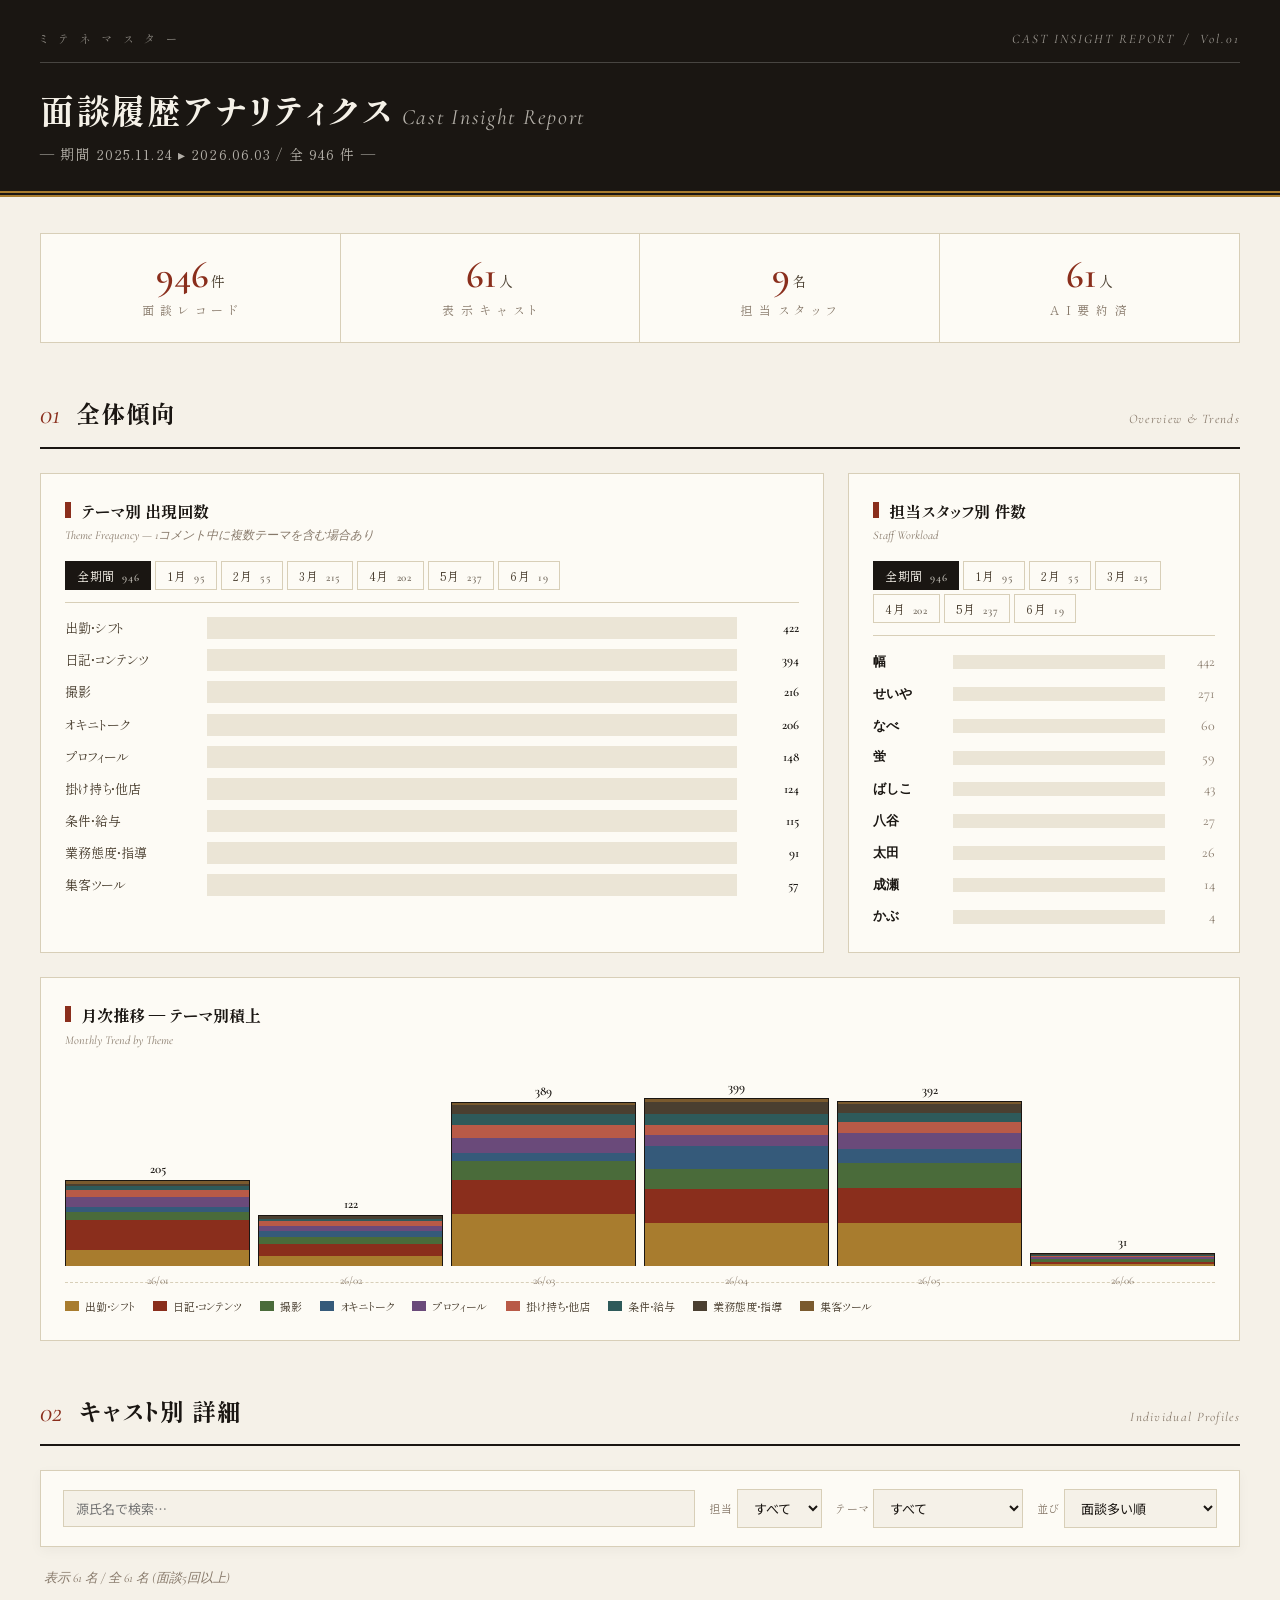
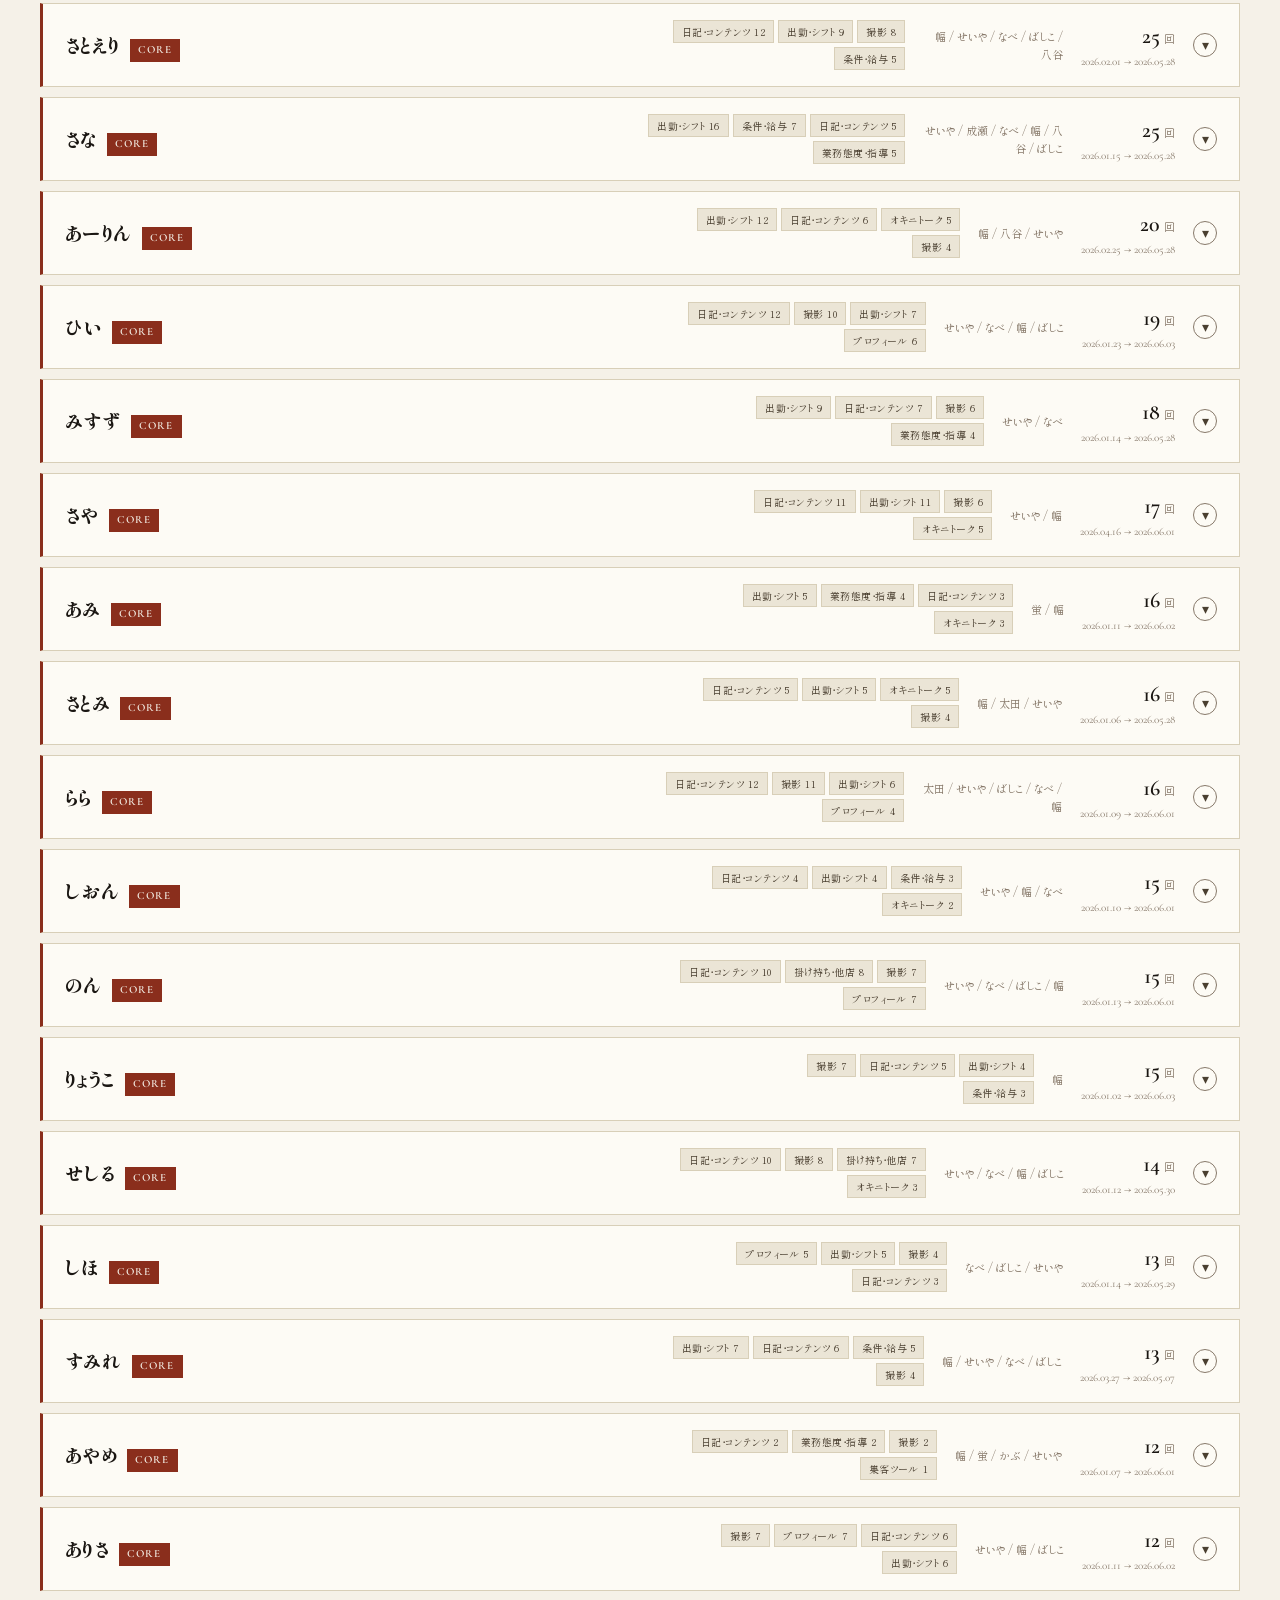
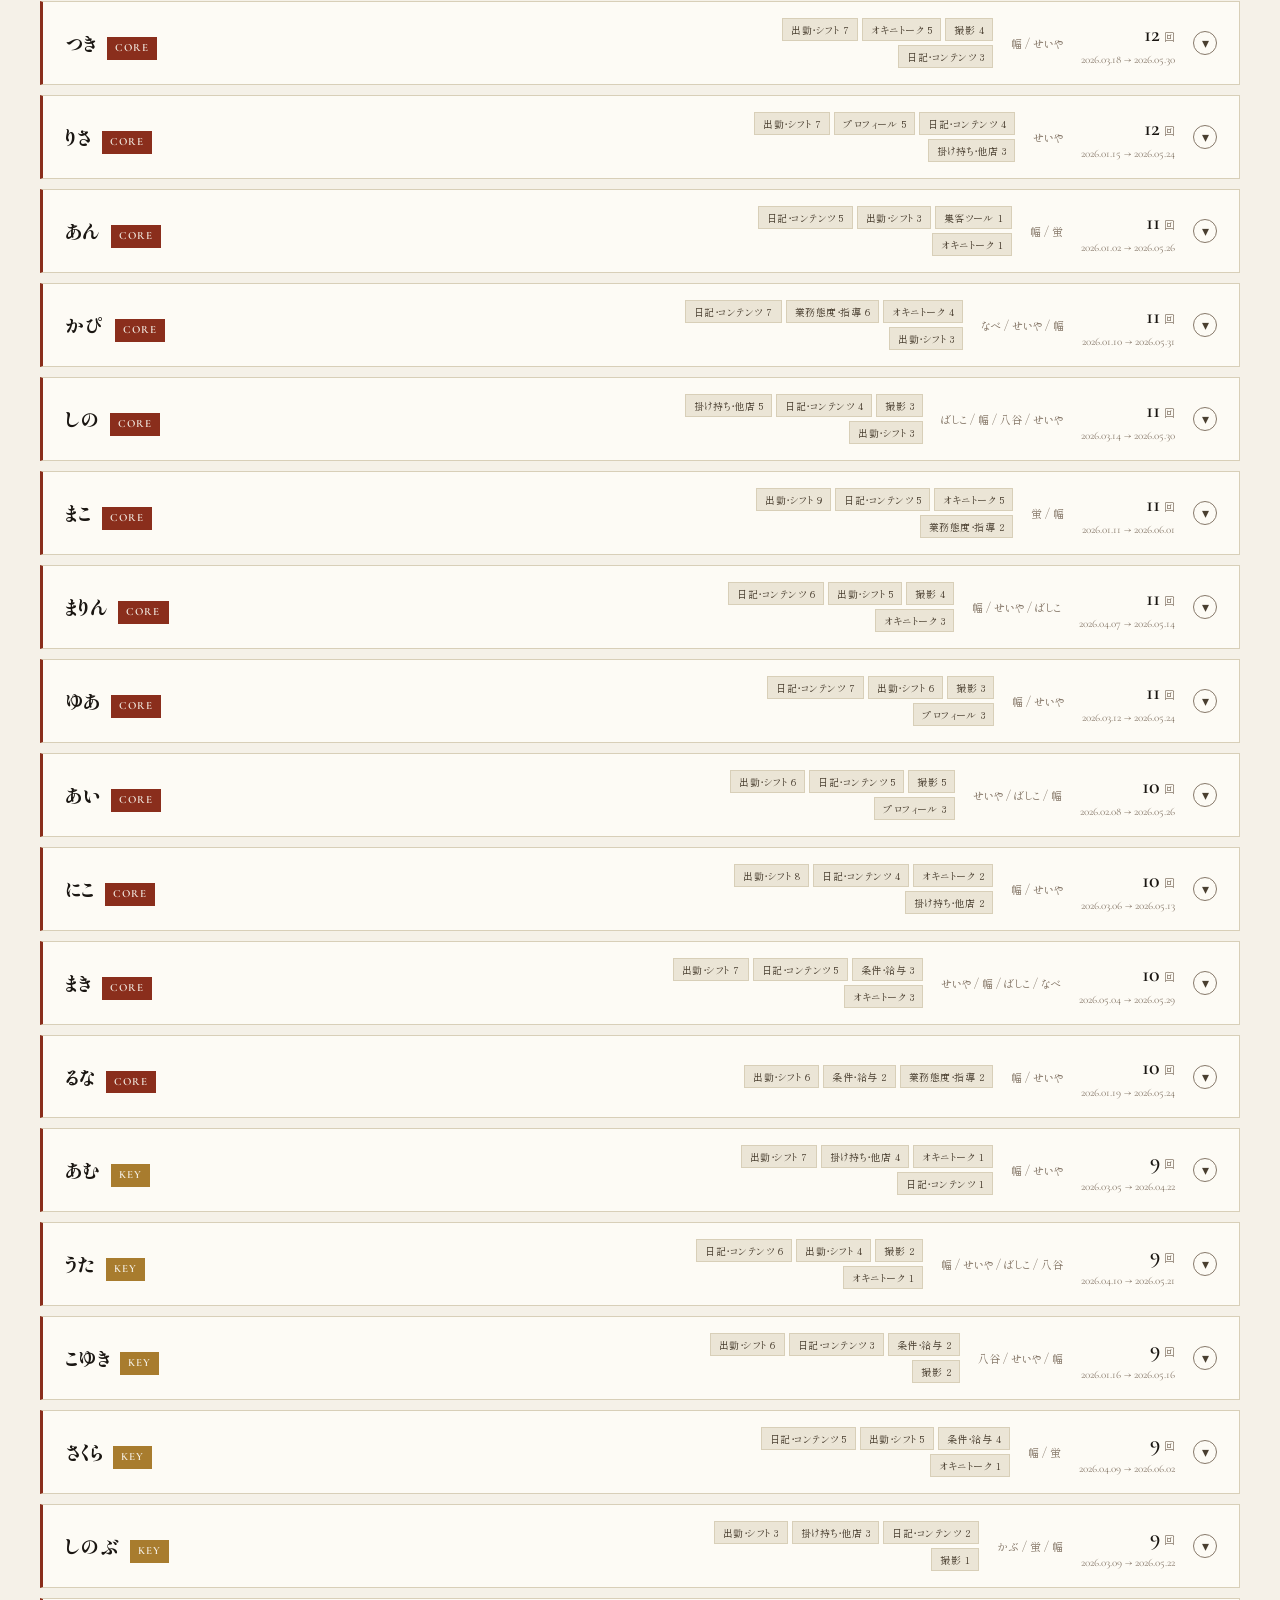
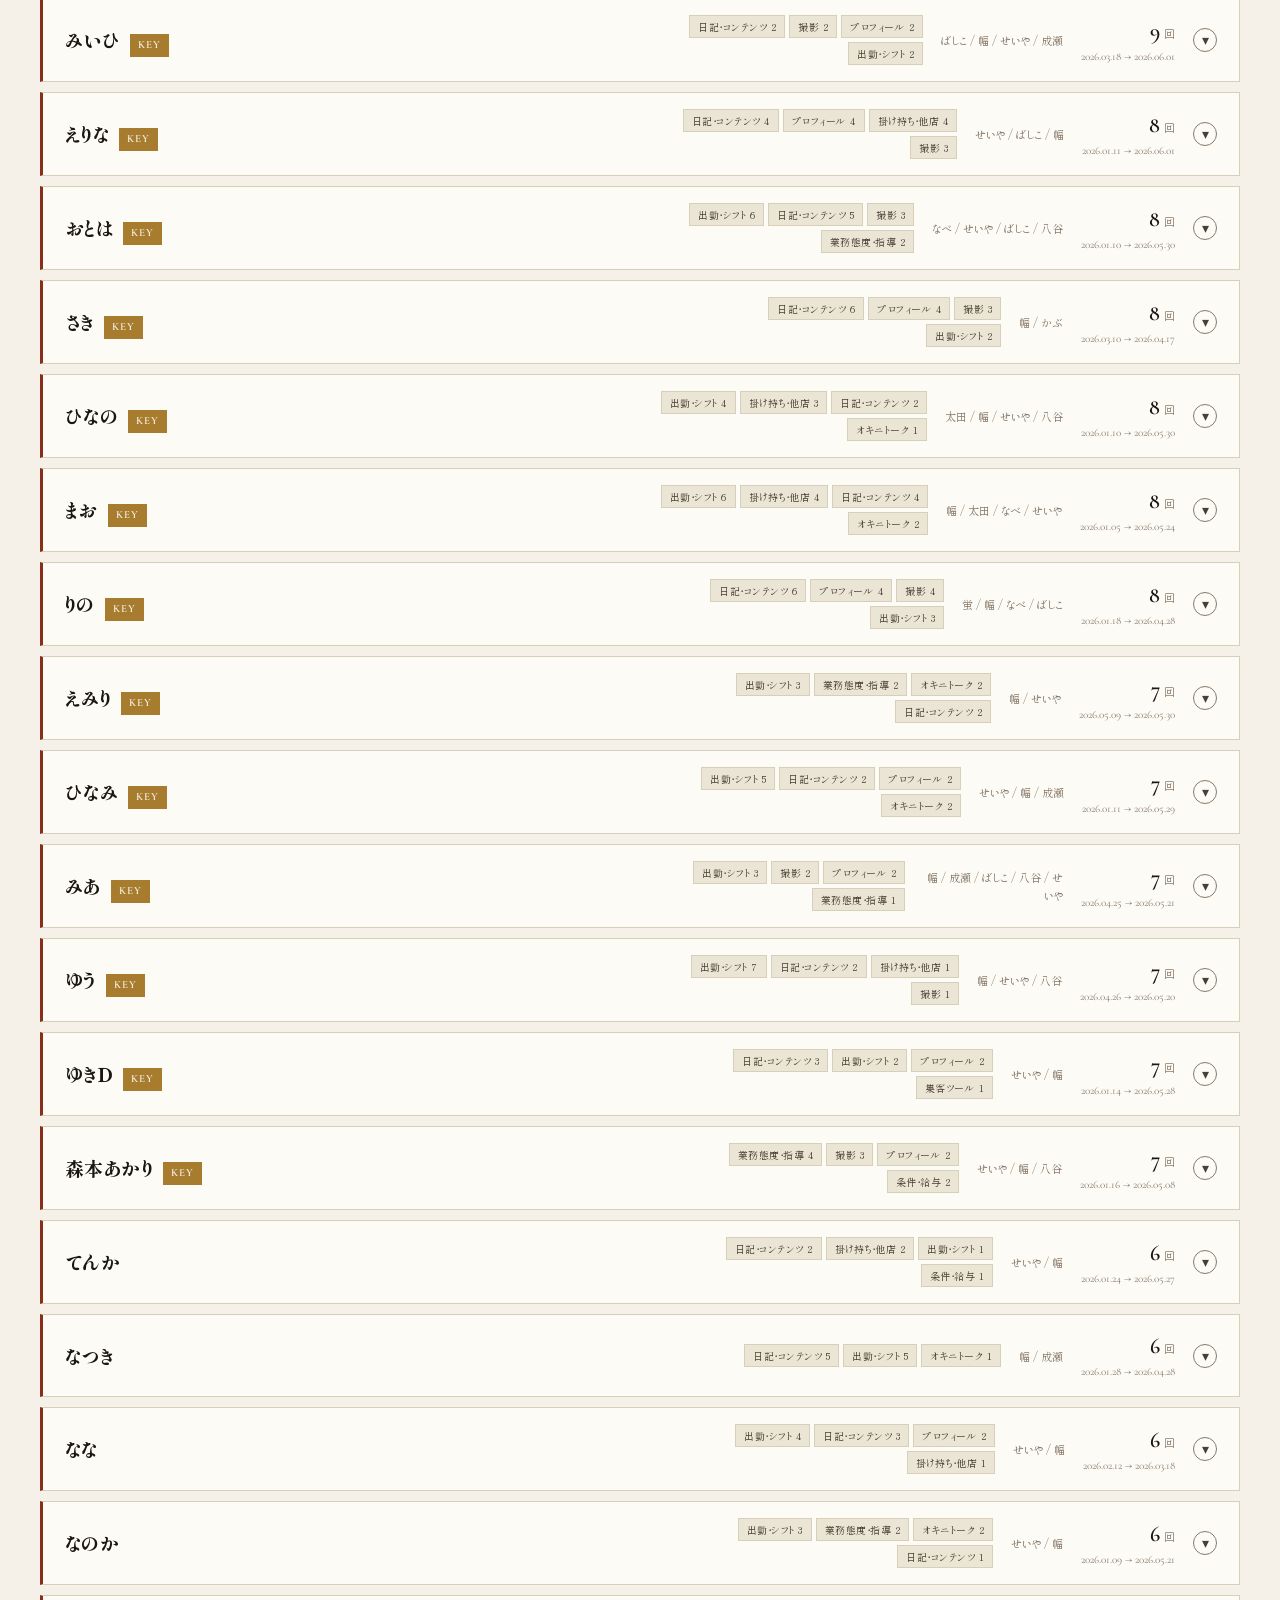
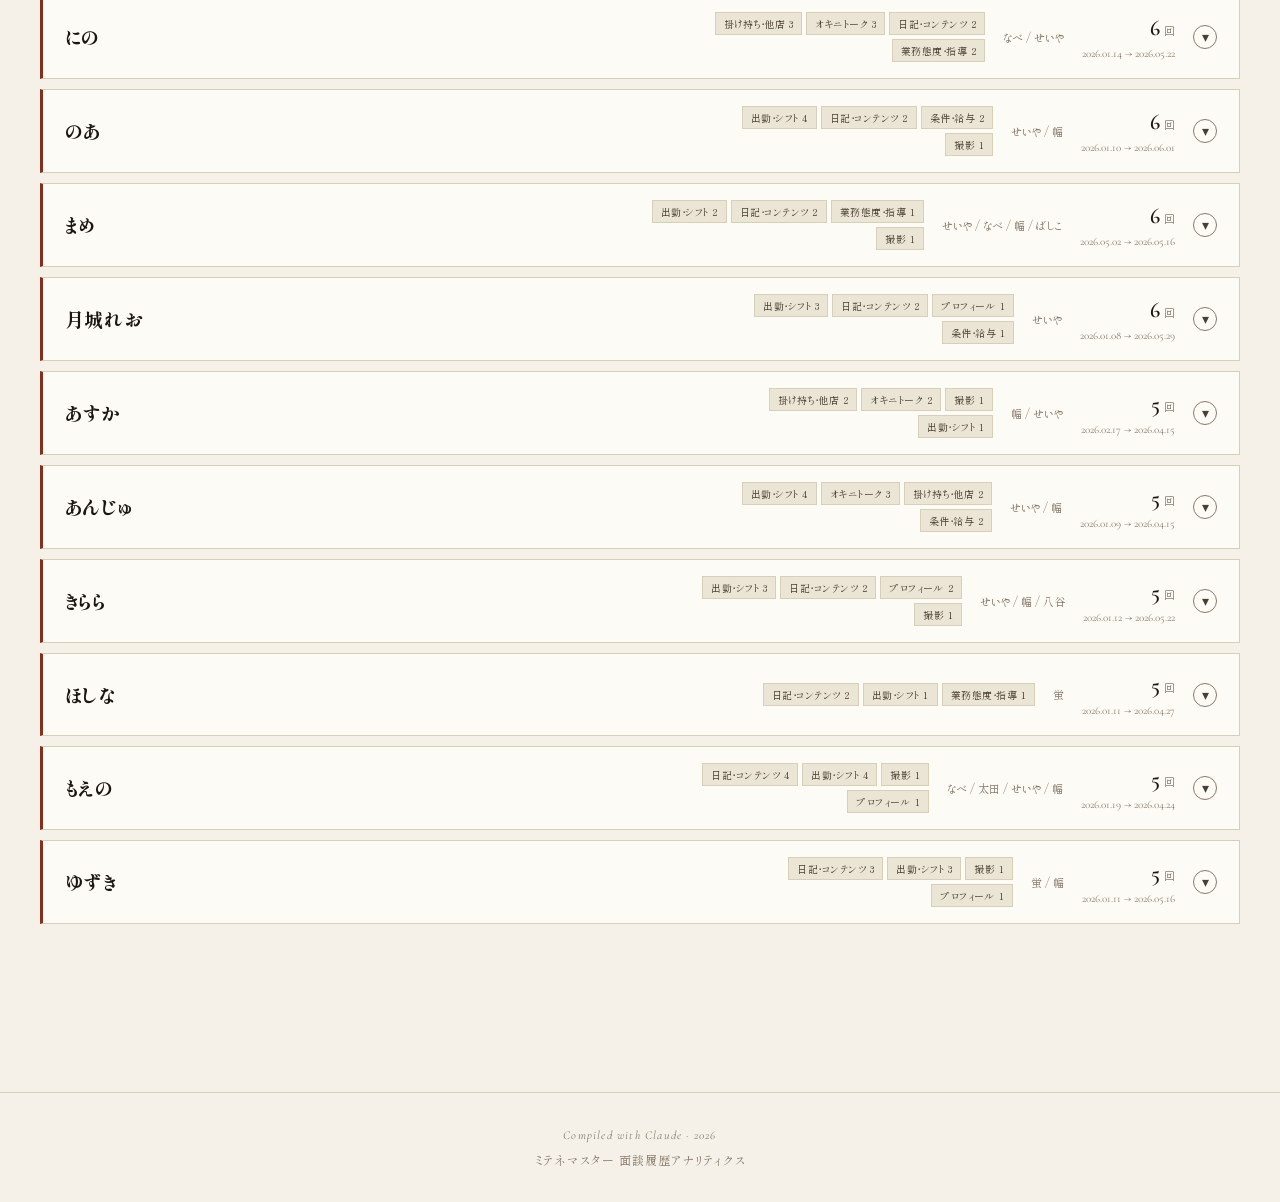
==== commit ef1a4c6c: "Add files via upload" ====
--- a/interview-analytics.html
+++ b/interview-analytics.html
@@ -913,7 +913,7 @@
   この辞書でコメントを多ラベル分類しています。更新時はこの辞書を使用してください。
   KW_DICT_JSON = {"集客ツール": ["キテネ", "ｷﾃﾈ", "ネット予約", "ﾈｯﾄ予約", "+10", "＋10", "パフォーマンスヘブン", "ヘブン", "マイヘブン"], "オキニトーク": ["オキニトーク", "ｵｷﾆﾄｰｸ", "自動承認", "ファースト", "一斉送信", "一括送信", "セカンドメッセージ", "みたよ", "見たよ", "ﾐﾀﾖ", "強制お気に入り", "強制オキニ"], "日記・コンテンツ": ["日記", "写メ日記", "動画", "限定", "鍵付き", "マイガール", "予約投稿", "フリーポス", "バナー", "内緒話", "ブログ", "ショート動画", "声日記", "声入り", "テロップ", "口コミ", "コンテンツ", "ニュース"], "出勤・シフト": ["出勤", "シフト", "当欠", "勤怠", "受付", "出勤アラート", "先行予約", "早退", "待機", "自宅待機", "週3", "週4", "週5", "週6", "ロング", "保証", "トータル", "万保証", "最高キャスト"], "撮影": ["撮影", "パネル撮影", "グラビア", "大二郎", "小橋", "ばしこ", "ロケ", "スタジオ", "加工", "セットサロン", "YouTube", "撮っ", "撮る", "撮り"], "プロフィール": ["プロフィール", "パネル", "髪色", "顔出し", "目出し", "目だし", "源氏名", "名前変更", "PF", "写真", "写メ", "下着", "ビジュ"], "掛け持ち・他店": ["掛け持ち", "掛持ち", "他店", "アネキャン", "アネ", "しずく", "レミスパ", "出稼ぎ", "移籍", "引き抜き", "アバンス"], "条件・給与": ["給料", "給与", "条件", "バック", "フルバック", "報酬", "単価", "料金", "昇給", "昇格", "フルパック"], "業務態度・指導": ["モチベ", "やる気", "メンヘラ", "病ん", "病む", "注意", "警告", "忠告", "指導", "引き止め", "引き留め", "不貞腐"]}
 ===== /辞書 ===== -->
-<script id="data-blob" type="application/json">{"summary":{"total_records":946,"total_casts":172,"period":{"start":"2025-11-24","end":"2026-06-03"},"themes":{"オキニトーク":206,"日記・コンテンツ":394,"集客ツール":57,"条件・給与":115,"掛け持ち・他店":124,"業務態度・指導":91,"撮影":216,"出勤・シフト":422,"プロフィール":148},"staffs":{"幅":442,"太田":26,"せいや":271,"成瀬":14,"なべ":60,"蛍":59,"八谷":27,"ばしこ":43,"かぶ":4},"monthly":{"2025-11":{"集客ツール":10,"オキニトーク":11,"日記・コンテンツ":5,"条件・給与":4,"掛け持ち・他店":3,"業務態度・指導":1,"撮影":2,"出勤・シフト":2},"2025-12":{"オキニトーク":63,"日記・コンテンツ":38,"集客ツール":24,"プロフィール":7,"掛け持ち・他店":7,"撮影":14,"出勤・シフト":22,"条件・給与":20,"業務態度・指導":2},"2026-01":{"集客ツール":7,"日記・コンテンツ":72,"出勤・シフト":38,"撮影":21,"オキニトーク":12,"掛け持ち・他店":17,"プロフィール":23,"条件・給与":9,"業務態度・指導":6},"2026-02":{"集客ツール":1,"オキニトーク":13,"日記・コンテンツ":28,"出勤・シフト":25,"条件・給与":7,"撮影":18,"掛け持ち・他店":12,"プロフィール":12,"業務態度・指導":6},"2026-03":{"日記・コンテンツ":81,"出勤・シフト":124,"撮影":46,"条件・給与":26,"プロフィール":37,"掛け持ち・他店":30,"オキニトーク":19,"業務態度・指導":22,"集客ツール":4},"2026-04":{"集客ツール":6,"日記・コンテンツ":81,"出勤・シフト":103,"撮影":49,"プロフィール":26,"条件・給与":27,"オキニトーク":53,"業務態度・指導":30,"掛け持ち・他店":24},"2026-05":{"日記・コンテンツ":84,"出勤・シフト":102,"撮影":60,"オキニトーク":34,"プロフィール":38,"業務態度・指導":22,"掛け持ち・他店":27,"条件・給与":21,"集客ツール":4},"2026-06":{"出勤・シフト":6,"条件・給与":1,"撮影":6,"日記・コンテンツ":5,"掛け持ち・他店":4,"業務態度・指導":2,"オキニトーク":1,"プロフィール":5,"集客ツール":1}},"count_distribution":{"1":38,"2":31,"3":23,"4":12,"5":7,"6":8,"7":8,"8":6,"9":6,"10":6,"11":5,"12":3,"13":3,"14":1,"16":4,"17":3,"18":1,"19":1,"20":4,"25":1,"27":1},"untagged_records":102,"monthly_staff":{"2025-11":{"せいや":7,"太田":2,"成瀬":2,"幅":6},"2025-12":{"幅":70,"太田":7,"せいや":10,"なべ":8,"成瀬":4,"蛍":7},"2026-01":{"幅":27,"太田":12,"せいや":27,"なべ":12,"八谷":5,"ばしこ":1,"蛍":9,"成瀬":2},"2026-02":{"幅":30,"せいや":18,"なべ":1,"ばしこ":1,"太田":4,"成瀬":1},"2026-03":{"幅":107,"なべ":12,"せいや":57,"蛍":16,"かぶ":3,"ばしこ":13,"八谷":5,"成瀬":2},"2026-04":{"せいや":72,"幅":94,"ばしこ":9,"なべ":9,"蛍":16,"成瀬":1,"かぶ":1},"2026-05":{"幅":97,"なべ":17,"ばしこ":19,"せいや":73,"蛍":11,"八谷":17,"成瀬":2,"太田":1},"2026-06":{"幅":11,"なべ":1,"せいや":7}},"monthly_total":{"2025-12":106,"2025-11":17,"2026-01":95,"2026-02":55,"2026-03":215,"2026-04":202,"2026-05":237,"2026-06":19},"display_count":61,"themes_order":["出勤・シフト","日記・コンテンツ","撮影","オキニトーク","プロフィール","掛け持ち・他店","条件・給与","業務態度・指導","集客ツール"],"months":["2025-11","2025-12","2026-01","2026-02","2026-03","2026-04","2026-05","2026-06"],"monthly_chart":[{"month":"2025-11","total":38,"出勤・シフト":2,"日記・コンテンツ":5,"撮影":2,"オキニトーク":11,"プロフィール":0,"掛け持ち・他店":3,"条件・給与":4,"業務態度・指導":1,"集客ツール":10},{"month":"2025-12","total":197,"出勤・シフト":22,"日記・コンテンツ":38,"撮影":14,"オキニトーク":63,"プロフィール":7,"掛け持ち・他店":7,"条件・給与":20,"業務態度・指導":2,"集客ツール":24},{"month":"2026-01","total":205,"出勤・シフト":38,"日記・コンテンツ":72,"撮影":21,"オキニトーク":12,"プロフィール":23,"掛け持ち・他店":17,"条件・給与":9,"業務態度・指導":6,"集客ツール":7},{"month":"2026-02","total":122,"出勤・シフト":25,"日記・コンテンツ":28,"撮影":18,"オキニトーク":13,"プロフィール":12,"掛け持ち・他店":12,"条件・給与":7,"業務態度・指導":6,"集客ツール":1},{"month":"2026-03","total":389,"出勤・シフト":124,"日記・コンテンツ":81,"撮影":46,"オキニトーク":19,"プロフィール":37,"掛け持ち・他店":30,"条件・給与":26,"業務態度・指導":22,"集客ツール":4},{"month":"2026-04","total":399,"出勤・シフト":103,"日記・コンテンツ":81,"撮影":49,"オキニトーク":53,"プロフィール":26,"掛け持ち・他店":24,"条件・給与":27,"業務態度・指導":30,"集客ツール":6},{"month":"2026-05","total":392,"出勤・シフト":102,"日記・コンテンツ":84,"撮影":60,"オキニトーク":34,"プロフィール":38,"掛け持ち・他店":27,"条件・給与":21,"業務態度・指導":22,"集客ツール":4},{"month":"2026-06","total":31,"出勤・シフト":6,"日記・コンテンツ":5,"撮影":6,"オキニトーク":1,"プロフィール":5,"掛け持ち・他店":4,"条件・給与":1,"業務態度・指導":2,"集客ツール":1}]},"casts":[{"name":"さとえり","count":25,"staffs":["幅","せいや","なべ","ばしこ","八谷"],"themes":{"集客ツール":1,"オキニトーク":4,"日記・コンテンツ":12,"出勤・シフト":9,"条件・給与":5,"撮影":8,"プロフィール":2,"業務態度・指導":2,"掛け持ち・他店":1},"first_date":"2026-02-01","last_date":"2026-05-28","meetings":[{"date":"2026-02-01","staff":"幅","comment":"エデン在籍1年半くらい単価60  15000円、\n週5.6出勤予定　12時間出勤経験あり\n日記について、出勤時、休日時などの説明、\nオキニトーク、なとヘブンツール理解ある為\nレギュラーメンバーとして育てて行く予定","themes":["集客ツール","オキニトーク","日記・コンテンツ","出勤・シフト","条件・給与"]},{"date":"2026-02-02","staff":"せいや","comment":"キャバ時代にダンス経験等ありで幅さん大二郎含めて風俗バージョンの動画作っていこうと話を進めた。愛想は良い。れおと繋がりある。","themes":["日記・コンテンツ","撮影"]},{"date":"2026-02-04","staff":"幅","comment":"強制お気に入りの予定、最高キャストの説明、日記に定期的に上げるようにして、人数を増やしていく","themes":["オキニトーク","日記・コンテンツ","出勤・シフト"]},{"date":"2026-02-14","staff":"幅","comment":"出勤時間を後ろへ伸ばすのを提案、入店から7回出勤も保証をクリアだが、不安も残る為、2月いっぱいまで延長、2／15より強制お気に入り、内緒話しが始まる為、鍵付き日記とオキニトークの強化をお願い","themes":["オキニトーク","日記・コンテンツ","出勤・シフト"]},{"date":"2026-02-17","staff":"幅","comment":"日記用動画を撮影、マイガール強制が入ってるので動画を店からアップして行く\n第二弾も撮影していく予定（第二弾はエロダンス）","themes":["日記・コンテンツ","撮影"]},{"date":"2026-03-02","staff":"幅","comment":"引き続き12時間受付フルバックを付けて行く代わりに、姫デコブーストを毎度月末までに44000円を初めていく、マイガールが2000人超えるまで来たので、日記マイガール限定を更新していくように、撮影の日程などの段取り","themes":["日記・コンテンツ","出勤・シフト","撮影","条件・給与"]},{"date":"2026-03-09","staff":"なべ","comment":"春撮影と合わせて日記用の撮影。\n日記の写真が偏ってきているが、写メ用もスマホで撮るのが嫌らしいので大二郎撮影の回数を増やす。\n16日にグラビアと鍵大二郎撮影。←ここでも写メ用に使える用多めに撮影","themes":["日記・コンテンツ","撮影","プロフィール"]},{"date":"2026-03-09","staff":"ばしこ","comment":"前回編集した25本ほどの動画のうち、使ってほしくない内容のものが多々あった模様。\n1度もらった素材を本人と直で相談し再編集予定","themes":["日記・コンテンツ"]},{"date":"2026-03-11","staff":"せいや","comment":"給料もモチベも下がっていてラーメンって言ってたので連れて行った。さわりなので細かいことはまだ詰めてないが、二人三脚で頑張っていこうと、撮影等楽しみにしたりと前向きな部分もあるので定期的に顔合わせて","themes":["撮影","条件・給与","業務態度・指導"]},{"date":"2026-03-19","staff":"せいや","comment":"やっと動画もらった。こちらで1日一本ずつ上げていく。オキニトークも一斉送信したので返信の旨伝え。マルチタスクがダメなので順に潰していく、一段落したら次はX。\n膀胱炎らしく病院行かせるもしくは付き添い頼まれてる。売上の基盤を作れるようにここを重点的に接していく","themes":["オキニトーク","日記・コンテンツ"]},{"date":"2026-04-04","staff":"せいや","comment":"出勤アラート説明（作成済み）\n以前の最高キャスト合わせて\nテンプレートも教えた。\n\n生理前で気が立ってる。\n定期的に構ってれば〇\n生理明けにSNS開始と真面目トーク","themes":["出勤・シフト"]},{"date":"2026-04-08","staff":"せいや","comment":"仕事が電話の鳴りに比例し過ぎてるので、新規や履歴の薄いフリーに宣伝とリピートを兼ねて行ってもらってると説明しフォロー。\n生理明けにSNSとアイドル系ではなくセクシー系のダンス撮影を組むつもり、疎かになると良いことないのでもう少し頻度上げて見ていく","themes":["撮影"]},{"date":"2026-04-13","staff":"せいや","comment":"日記の効率化のススメ\n通勤時とランチタイム時のアクセスの集中を伝え予約投稿するように","themes":["日記・コンテンツ"]},{"date":"2026-04-17","staff":"せいや","comment":"ヘラってるのでフォロー。\n店側から見て接客のギャップが良い意味であるので、自信をもってやること。日記について盛れた写真の日常系をあげれているので、軸として日常→時折ドエロの形で行うよう指示。エロ売り→接客ではなく、接客でエロいギャップを大きく見せれるように。","themes":["日記・コンテンツ","プロフィール"]},{"date":"2026-04-23","staff":"幅","comment":"5/8日金　夜ガイYouTube撮影の提案\nオッケーとの事で、チャンネルを送ってみといてもらう　新規客獲得のチャンスを活かすように！","themes":["撮影"]},{"date":"2026-05-03","staff":"せいや","comment":"夜ガイの日程は確定済み。\nメンタルがーと連絡来るが会えば真面目にやってるのは伝わる。引き続き定期的に","themes":[]},{"date":"2026-05-10","staff":"八谷","comment":"今日もひたすら中日ドラゴンズの野球の話。ドラゴンズが連勝中でテンション高め（笑）","themes":[]},{"date":"2026-05-11","staff":"せいや","comment":"休みと伝えても連絡が来るので\nアネキャンも最高キャストと出勤アラート作って力入れて収入安定させるように伝え","themes":["出勤・シフト","掛け持ち・他店"]},{"date":"2026-05-18","staff":"せいや","comment":"昼に不安を抱きながらも本指名を返せてる実感もある。SNSの活用を促進。\n最近では1番真面目かつ力があるので、新商材も充てていく。","themes":[]},{"date":"2026-05-19","staff":"ばしこ","comment":"TikTokやYouTubeなどお店関連のコンテンツでてみたいとは言っていたが、いざ日程の話に足重め。\n無理強いはしない。適度に本人にまた振り。\nさとえりが動画でも露出できるならデカい。","themes":["日記・コンテンツ","撮影"]},{"date":"2026-05-21","staff":"せいや","comment":"スーパーミテネ説明。説明しながら特典が無いと客に特別感が無いと思ったり","themes":[]},{"date":"2026-05-21","staff":"せいや","comment":"客層にメンヘラが増えて来て相談あり。しっかり仕事してる故と伝え、密に連絡とりながらフォロー。本日の夜中に電話してと伝えスーパーミテネ説明予定","themes":["業務態度・指導"]},{"date":"2026-05-23","staff":"せいや","comment":"スーパーミテネ忘れてたので促し。\n体調悪そう、休み提案するが鬼出勤すぎる","themes":["出勤・シフト"]},{"date":"2026-05-25","staff":"なべ","comment":"メンケアして～とのことで色々話聞いてすき家一緒に食べたら復活した様子。\n\nやんわり条件についても触れていて12時間じゃない出勤も作りたそうだったので10時間の条件を作ってあげてもいいのかな？とは思いました。","themes":["出勤・シフト","条件・給与"]},{"date":"2026-05-28","staff":"幅","comment":"出勤もしっかり出してもらってるが、出勤時間12時間が出れない時のバックアップを相談があったため、せいやと相談して10時間を追加","themes":["出勤・シフト","条件・給与"]}],"ai_summary":{"headline":"一番真面目で地力あり、12H鬼出勤を10H併用で支える主力","themes":["日記・動画コンテンツ","メンタルフォロー","条件・出勤の最適化"],"challenges":"メンタルの波が大きく（客層のメンヘラ増・体調）、不調でも鬼出勤しがち。TikTok/YouTube露出には乗り気だが日程に足が重い場面も。","progress":"12H受付フルバック＋姫デコブースト継続、夜ガイYouTube撮影、スーパーミテネ起用。最近は最も真面目で力があると評価され新商材も投入。12Hが出れない時用に10時間条件を追加して負担を調整。","approach":"せいや・幅・なべ中心に密に連絡しメンケア（すき家等でガス抜き）。本指を返せている実感を支えに、SNS活用と「日常→時折ドエロ」のギャップ戦略を継続。"}},{"name":"さな","count":25,"staffs":["せいや","成瀬","なべ","幅","八谷","ばしこ"],"themes":{"日記・コンテンツ":5,"出勤・シフト":16,"条件・給与":7,"業務態度・指導":5,"撮影":4,"集客ツール":1,"オキニトーク":4,"掛け持ち・他店":1,"プロフィール":2},"first_date":"2026-01-15","last_date":"2026-05-28","meetings":[{"date":"2026-01-15","staff":"せいや","comment":"復帰日迎えで軽く話。代行及びサポ不要✕\nまた頑張ってくれそうではあるので定期的に話して煮詰めていく。北区への引っ越し検討中","themes":[]},{"date":"2026-01-18","staff":"せいや","comment":"日記休日のみサポOK\nこだわりあるので本人らしさ残すためにコピペ文書を簡潔にして次回出勤告知程度で","themes":["日記・コンテンツ","出勤・シフト"]},{"date":"2026-01-27","staff":"成瀬","comment":"最高キャスト割引がフルバックに影響するとモチベーション下がる\n→割引5000円は一日一人までに受付で調整してそれがフルにならないようになるべくするということで了承してくれました。","themes":["出勤・シフト","条件・給与","業務態度・指導"]},{"date":"2026-02-07","staff":"せいや","comment":"閑散期モチベアップと頑張り反映で1000円バック上げた。月100時間受付が継続条件。色々いつも言ってるが定期的にフォローすれば問題ない。","themes":["出勤・シフト","条件・給与","業務態度・指導"]},{"date":"2026-03-03","staff":"せいや","comment":"姫デコ継続。\n給料下げる予定だったが\n最後の優しさで3月ラストチャンス100H受付","themes":["出勤・シフト","条件・給与"]},{"date":"2026-03-09","staff":"なべ","comment":"24日大二郎アイコニック撮影予定。\n早朝枠が空いていたので大二郎が声をかけたら参加になりました。価格はでりどす価格20000円ですが、店で出す方向で。\n\n大二郎が個人でやってるやつだけどランキング頑張ってくれてから店から出すね！で口裏併せてください。最近10位割ってるのでそこでモチベにしてランキング上げさせれたらと。","themes":["撮影","業務態度・指導"]},{"date":"2026-03-10","staff":"せいや","comment":"マンジャロの副作用か、不正出血が止まらず悔しくて泣いてました。前向きではあるのでまたご飯とか挟みながらフォローしていく","themes":[]},{"date":"2026-03-23","staff":"幅","comment":"最高キャスト、出勤アラート（画像渡し済）、先行予約3週の説明済み\n幅、せいや","themes":["出勤・シフト"]},{"date":"2026-03-24","staff":"幅","comment":"最近、勤怠の悪さは、自分自身　理解してる\n事務所のそばに引っ越しして、自宅待機できれば休まずに出勤出来るからの話しで、今月4.生理あけ6日  計10間　10時間受付70万保証で、一気に引っ越し費用を作ったらと提案　明日撮影で、明後日出勤の際に、書類にサインして条件を決めようと話し","themes":["出勤・シフト","撮影","条件・給与"]},{"date":"2026-03-27","staff":"せいや","comment":"ネット予約の件について、一旦+10分は切った。付随価値を相談中（おそらく電マになる）\n\n給料下げたくないから後3日出勤頑張ってと伝えた、明日幅さんと3人で話し合える時間作って保証の件も話しましょうと終話。","themes":["集客ツール","出勤・シフト","条件・給与"]},{"date":"2026-04-01","staff":"せいや","comment":"条件報告LINEにて3月受付時間報告\n生理明けのシフトもOK、保証の話もするが散々行ってきたバックの話どうするか幅さんと相談。80時間で線を引く予定ではいる","themes":["出勤・シフト","条件・給与"]},{"date":"2026-04-03","staff":"せいや","comment":"幅さんと3者面談。10H受付x7万x10日間\nﾄｰﾀﾙ70万保証。\n\nどう見ても勤怠だけなので\nそこはせいやで密に連携して\n構っていくしかない。\n\n幅さんから\n続くようだと来月から見直しと警告済み\n今月は見直し見送りで、バック継続条件を月に80Hに緩和。\n\n事務所付近に引っ越し予定\n\n幅さんが叩き役せいやがフォロー役の絵図","themes":["出勤・シフト","条件・給与","業務態度・指導"]},{"date":"2026-04-07","staff":"幅","comment":"お気に入り登録に、オキニトークで一斉送信の文を作成して、GWの予定はいかがですか？など仕掛けていく提案","themes":["オキニトーク"]},{"date":"2026-04-13","staff":"せいや","comment":"膀胱炎は治ったそう。\nカメラの設定教えてもらった。復帰日で凝ったことは話さず、オキニトーク溜まってるよぐらい。そこ見ながら次回","themes":["オキニトーク"]},{"date":"2026-04-16","staff":"幅","comment":"前回途中上がり、本日も待機で帰らないようモチベーション上がるポジティブな考え方を色々提案","themes":["出勤・シフト","業務態度・指導"]},{"date":"2026-04-30","staff":"幅","comment":"定期的な、メンタルもあると思うので、そうなる前にケアできれば、具体的に色々な例をあげて話し　5月から出勤時間を遅くにずらすなど、対策も必要かも","themes":["出勤・シフト"]},{"date":"2026-05-07","staff":"幅","comment":"風邪をひいて声がかれ気味\nゴールデンウイークのピークを逃してしまったが、予約が入ってる時に休み・いざ出勤の際に予約が入ってこない・・・この流れは変えないといけない為、出勤時は日記の書き貯めをするなどして、とにかく待つ\n耐えれない時は、事務所でスタッフに声をかける事","themes":["日記・コンテンツ","出勤・シフト"]},{"date":"2026-05-08","staff":"幅","comment":"昨日、久々の出勤で声かけして、予約が入ってきた事もあり出勤時間完走、本日予約と予約の合間の日記を上げておくようアドバイス\nこれで、流れに乗っていければよいが\nしばらく注視する","themes":["日記・コンテンツ","出勤・シフト"]},{"date":"2026-05-11","staff":"八谷","comment":"膀胱炎で当欠。2日出勤してきたかと思えば、2日連続当欠。流れが悪いです(´;ω;｀)","themes":["出勤・シフト"]},{"date":"2026-05-14","staff":"せいや","comment":"やっぱりでりどすで売れたいと個人的に連絡。節々移籍が匂うがどうやって戻して行くか模索中、強いキャストが周りに増えて吉とでるか凶とでるか。","themes":["掛け持ち・他店"]},{"date":"2026-05-16","staff":"せいや","comment":"また頑張りますとのこと。暇嫌ならオキニトークと先行予約をメリットに先を潰していくように伝え","themes":["オキニトーク","出勤・シフト"]},{"date":"2026-05-19","staff":"ばしこ","comment":"本人より写メ撮影大量に受注。\n予定決めて撮影予定。","themes":["撮影","プロフィール"]},{"date":"2026-05-27","staff":"幅","comment":"未送信オキニトークや、折角返信きてるのに、取りこぼしてるなど上手く使えていないので、再度使用方法を説明","themes":["オキニトーク"]},{"date":"2026-05-28","staff":"ばしこ","comment":"スタジオにて写メ日記撮影。\n久しぶりの写メ撮影だったのでテンション高めでした。","themes":["日記・コンテンツ","撮影","プロフィール"]},{"date":"2026-05-28","staff":"幅","comment":"出勤の際に1本目が動けば繋がっていくので、個人日記にスタート割、予約はコチラを作成してテンプレートに入れて本人発信してもらう\nなべちゃん、成瀬と作成応援","themes":["日記・コンテンツ","出勤・シフト"]}],"ai_summary":{"headline":"勤怠の波と戦う古参、移籍誘惑を越え再び「でりどすで売れたい」","themes":["勤怠・保証管理","メンタル・体調フォロー","出勤時の集客導線"],"challenges":"膀胱炎・マンジャロ副作用などで体調と当欠が不安定。予約が入る時に休み、出勤時に閑散という流れの悪さ。5月には移籍の匂いも。","progress":"70万トータル保証→継続条件を80Hに緩和。5月「やっぱりでりどすで売れたい」と残留意向。写メ撮影を再開し、オキニトークの使い方を再指導、出勤時はスタート割テンプレと日記書き貯めで1本目を動かす導線を整備中。","approach":"幅が叩き役・せいやがフォロー役で密着。メンタルが落ちる前にケアし、出勤時間を遅めにずらす対策も検討。1本目が動けば繋がるタイプとして集客導線を作り込む。"}},{"name":"あーりん","count":20,"staffs":["幅","八谷","せいや"],"themes":{"出勤・シフト":12,"掛け持ち・他店":1,"条件・給与":2,"日記・コンテンツ":6,"撮影":4,"オキニトーク":5,"集客ツール":1,"プロフィール":3,"業務態度・指導":1},"first_date":"2026-02-25","last_date":"2026-05-28","meetings":[{"date":"2026-02-25","staff":"幅","comment":"Classi四日市、グランドOperaに5年在籍\n心機一転名古屋でと思い面接、\nE➕、グランド、当店の中から、当店を選んで\n最初は、不安もあり掛け持ち予定だったが、3月いっぱい保証をつける事で、バックアップ\n名駅で自宅待機は、一本目大変かと思いますが、よろしくお願いします。またClassi四日市では、貸切客や、サイト上では、エリア1位も取ってるよう","themes":["出勤・シフト","掛け持ち・他店","条件・給与"]},{"date":"2026-02-27","staff":"幅","comment":"Laraにて、仮撮影大二郎　3月のニュース枠にて早番宣伝、内緒話しなどのバナーにて、押す話しからの説明打ち合わせ","themes":["日記・コンテンツ","撮影"]},{"date":"2026-03-05","staff":"幅","comment":"今日で無事にクラッシーとグランドオペラ卒業しました！✨連絡あり","themes":[]},{"date":"2026-03-11","staff":"幅","comment":"ニュースが上がって、注目度が上がるので、日記、オキニトークをしっかりやっていくよう連絡済み","themes":["オキニトーク","日記・コンテンツ"]},{"date":"2026-03-12","staff":"八谷","comment":"カンジダ発症。\n性病疑惑で高熱も出たとのこと。\n検査結果が5日後に出るとのことで、それまで様子見。\nニュース期間なのにタイミングが・・・","themes":["日記・コンテンツ"]},{"date":"2026-03-16","staff":"幅","comment":"今週は、性病に引っかかってるのもあり、台湾へ旅行へ行く予定で、\n来週から、しっかり頑張ります！","themes":[]},{"date":"2026-03-25","staff":"幅","comment":"出勤アラート、早番出勤なので、特にアップ\n最高キャストもテンプレートに登録して定期的にアップ　オキニトークの増加キッチリ返信　本日オキニトークから来店","themes":["オキニトーク","出勤・シフト"]},{"date":"2026-03-28","staff":"幅","comment":"鶴舞3Pの迎えの際に、最高キャスト・出勤アラートが上がってないので、テンプレートに登録してアップするやり方を再度説明","themes":["出勤・シフト"]},{"date":"2026-04-01","staff":"幅","comment":"3月の保証トータル10H5万でクリアしたが、少し不安が残るため、10H4万トータル保証で継続ただし、遅番出勤も入れていく","themes":["出勤・シフト"]},{"date":"2026-04-04","staff":"幅","comment":"昨日初めての遅番で、すぐリピートがあった為、金曜以外に遅番の日を入れながら、様子見て行くのを提案、来週の予定を立てる\nGW絡みもあるから、時間など調整していきましょう","themes":[]},{"date":"2026-04-06","staff":"幅","comment":"オキニトークでの　やり取りで指名料について質問あり、通常のネット予約は、P指1000円\nGW先行予約を機にオキニトークからの予約にちいて、会議してまた、お知らせしますの返答\nまた、姫予約に関しては、何かないですか？","themes":["集客ツール","オキニトーク","出勤・シフト"]},{"date":"2026-04-10","staff":"幅","comment":"オキニトークから予約に繋がる事が多い\n本日もオキニトークからのお客様\n先行予約と絡めてを提案","themes":["オキニトーク","出勤・シフト"]},{"date":"2026-04-11","staff":"幅","comment":"タイマーが故障との事で新調\n口コミの返信が溜まってたので、返信するように、またアクセスが口コミ返信は、一番取れるので早めにと提案","themes":["日記・コンテンツ"]},{"date":"2026-04-22","staff":"せいや","comment":"送迎中稼げるなら長時間待機で10万ぐらいという会話が出た。確かに頑張れるなら下地を作ってしまうのもアリだねと返答。ロングになれば条件も出せるが、幅さん主導で動いているので相談","themes":["出勤・シフト","条件・給与"]},{"date":"2026-04-22","staff":"幅","comment":"ゴールデンウィーク、昼職がない時は、スケジュール出し済み　現状オキニトークから実客が取れて来てる為、本人的にもオキニトークの重要性は、感じてる","themes":["オキニトーク"]},{"date":"2026-05-02","staff":"幅","comment":"ゴールデンウイークの追加出勤について、相談　パネル変更希望もあり、撮影段取り\n仕事をつければ、リピート返してくるので、来月からのスーパーミテネの話しも提案","themes":["出勤・シフト","撮影","プロフィール"]},{"date":"2026-05-15","staff":"せいや","comment":"近況暇そうだがまだモチベはある。\n時間帯ややれることの相談があり、写メ日記の写真が使いまわしなのでコスプレで新たに撮影を組むことを提案。出勤日でえがちゃん要相談。動画が上がらないのは身バレ予防なので、静止画を加工しお礼日記等にマイガールで張っていくように。カンジダっぽいらしくて明日検査に行き報告を受ける予定。問題なければ木金土でシフト出してくるとのこと。指名数がしんどいがリピート率は高いのでフォローしながら突き抜けさせたい\n\nしおんちゃんとも仲良くしてるみたいなのでしおんに紹介特典なにか与えてあげておいた方いいかもしれない","themes":["日記・コンテンツ","出勤・シフト","撮影","プロフィール","業務態度・指導"]},{"date":"2026-05-16","staff":"せいや","comment":"検査結果カンジダ陽性。膣錠いれて来週水曜から出勤予定。日記見ていると写真困ってそうなのでコスプレでの撮影を提案。動画が身バレで上がらないので加工済みの素材をさらに静止画を加工して動画化するように説明","themes":["日記・コンテンツ","出勤・シフト","撮影","プロフィール"]},{"date":"2026-05-18","staff":"せいや","comment":"次回出勤が23日土曜からとの連絡あり","themes":["出勤・シフト"]},{"date":"2026-05-28","staff":"せいや","comment":"少ししか話せてないが次回のシフトは週明け、個人で追って","themes":["出勤・シフト"]}],"ai_summary":{"headline":"オキニトーク集客が武器の即戦力、リピート率を指名数に変える段階","themes":["オキニトーク集客","撮影・身バレ対策","健康管理"],"challenges":"カンジダ再発で出勤に穴。写メの使い回しと、身バレ予防で動画が上げられない制約。指名数自体はまだしんどい。","progress":"10H4万トータル保証＋遅番でリピート発生。オキニトーク経由の集客が定着し本人も重要性を実感。コスプレ撮影で写真を更新、動画は加工静止画を動画化して身バレ回避。スーパーミテネで新規導線を追加。","approach":"幅・せいや中心。高いリピート率を指名数に変えるべく、写真更新と先行予約×オキニトークを連動。しおんとの仲を活かした紹介特典も検討。"}},{"name":"ひい","count":19,"staffs":["せいや","なべ","幅","ばしこ"],"themes":{"集客ツール":2,"日記・コンテンツ":12,"撮影":10,"出勤・シフト":7,"条件・給与":1,"プロフィール":6,"オキニトーク":2,"業務態度・指導":1,"掛け持ち・他店":1},"first_date":"2026-01-23","last_date":"2026-06-03","meetings":[{"date":"2026-01-23","staff":"せいや","comment":"面接同行\nデリは初めて。メンエスで店からOP本番強制とかあったそうで客を選んでいたと、ルームに空きがないと外で待たされたり。でも10万ほど稼ぎがあったからと。\n根性はあるので入りが大事、都度評価して長期的に頑張ってもらいたい。ポテンシャルはありそう。","themes":[]},{"date":"2026-01-25","staff":"なべ","comment":"バニラ連携〇\nスタート3本続いて、3本ともお客様が優しかったので全然大丈夫でした～とのこと。\n話した感じ肝は座ってそう。\n彼氏がいてバレないかだけ心配してたのでモザの濃さ変えたり随時対応できることは伝えてます。","themes":[]},{"date":"2026-01-28","staff":"幅","comment":"パフォーマンスヘブンの説明、\n日記を事前に予約投稿してるが、動画がない為、今後動画をアップして行くように\n撮影及び、加工","themes":["集客ツール","日記・コンテンツ","撮影"]},{"date":"2026-02-21","staff":"せいや","comment":"近況伺いながら送迎。\n夕方の暇さを感じており\n夜提案すると夜型であっさり承諾\n1か月やってみて、自宅等も行けそうとのことだったので仕事の幅を広げる提案が上手くいきました。山岡家の味噌ラーメンが好きらしい","themes":[]},{"date":"2026-03-08","staff":"せいや","comment":"面接時より真面目にやればスグに昇給できる旨を伝えており、勤怠、日記、リピートの感触、遅番にも代えてくれたのででりどすをプレミアに昇給。\n業界友達も閑散期感じてるらしく最近の暇な感じは納得していた。動画撮影をまだ組んでないので次はそこから。","themes":["日記・コンテンツ","出勤・シフト","撮影","条件・給与"]},{"date":"2026-03-10","staff":"ばしこ","comment":"写メ用の写真撮りだめ段取り中。\n動画少しずつ増やして行く方針\nコンカフェ経験ありでメイド服などを着て撮りたいとの事なので用意して撮る","themes":["日記・コンテンツ","撮影","プロフィール"]},{"date":"2026-03-19","staff":"せいや","comment":"アイドル時代のオタクにストーカーされてる。話を聞いたうえで本人に判断を委ねたが一旦このままパネルも掲載してやっていくとのこと。パフォーマンスヘブンを見せながら日記はちゃんとやっているので動画の重要性と作り方をレクチャー。接触回数増やして伸ばしていきたい。次回動画日記の確認とオキニトーク","themes":["集客ツール","オキニトーク","日記・コンテンツ","プロフィール"]},{"date":"2026-03-23","staff":"幅","comment":"最高キャスト、出勤アラート、共に画像を渡して説明、先行予約は先まで出せるよう\n幅、せいや説明","themes":["出勤・シフト"]},{"date":"2026-03-26","staff":"せいや","comment":"入店1ヶ月頑張ったら行こうねと約束してたラーメンに連れてった。\n遅番10Hで5万くらいが希望収入。\n現在トラベラーNGだがインバウンド向けの話を進めるとこれからは行ってみるとのこと。現在不満なく働かせて頂いてるとのこと。\n日記も勤怠も優秀なので質を高めていきたい","themes":["日記・コンテンツ","出勤・シフト"]},{"date":"2026-03-28","staff":"ばしこ","comment":"写メ日記用の写真など撮影して本人に渡し済み\n\nちょっと体調が良くなさそだったので軽く撮影後また枚数欲しくなればいつでも協力するスタンス。","themes":["日記・コンテンツ","撮影","プロフィール"]},{"date":"2026-04-10","staff":"なべ","comment":"幅さんと面談\n4月20日(月)～26日(日)\n→強制マイガール\nその期間にすることやいい流れを取り戻すためにやるべきことを説明。\n\n3月はピルの副作用が思ったより多く当欠が多くなったとのこと。本人もやる気はある様子なのでここから切り替えて再始動。\nストーカーからも連絡が来なくなったとのこと。\n\n3月動画が1本も上がってないのでばしこ撮影組む","themes":["日記・コンテンツ","出勤・シフト","撮影","業務態度・指導"]},{"date":"2026-04-20","staff":"幅","comment":"強制オキニ入り説明と、新規顧客を生かしていく為に、増えた分のオキニトークファーストメッセージは、スタッフで返信は自身で、日記1日10回分の写メ日記用写真は大二郎撮影　先行して上げていく事を提案","themes":["オキニトーク","日記・コンテンツ","撮影","プロフィール"]},{"date":"2026-04-22","staff":"せいや","comment":"動画バナーができるため動画を撮影時含め量産するように伝え。近況奮わないが同業の友人も時期を感じてるらしく自ら仕方ないと思ってしまっている。\n今やってもらってることは報われるので継続していこうと終話","themes":["日記・コンテンツ","撮影"]},{"date":"2026-05-12","staff":"幅","comment":"イメチェンの為　大二郎撮影・小橋日記撮影予定組み　出勤もしっかり出してもらってるので、スタッフ相違で5月10H受付3万円トータル15日　45万保証","themes":["日記・コンテンツ","出勤・シフト","撮影"]},{"date":"2026-05-22","staff":"幅","comment":"スーパーミテネの最救済に上がっているので、使用方法を説明　1weekチャンスと説明　　\n写真が重要の為、大二郎撮影を手配","themes":["撮影","プロフィール"]},{"date":"2026-05-23","staff":"ばしこ","comment":"写メ用撮影済み。データ本人に渡してます。","themes":["撮影","プロフィール"]},{"date":"2026-05-25","staff":"幅","comment":"予約はコチラの日記への挿入方法の説明\n合わせて、出勤アラートと出勤予約はコチラのテンプレート作成の提案","themes":["日記・コンテンツ","出勤・シフト"]},{"date":"2026-06-02","staff":"幅","comment":"本日出勤時に、週刊Pickup最終日\n日記でアピールを成瀬から説明アップ","themes":["日記・コンテンツ","出勤・シフト"]},{"date":"2026-06-03","staff":"幅","comment":"来週からのアネキャンイベントの提案　\n検討中","themes":["掛け持ち・他店"]}],"ai_summary":{"headline":"デリ初心者から優等生へ、イメチェン＆スーパーミテネで再加速","themes":["撮影・イメチェン","保証付き出勤","集客テンプレ運用"],"challenges":"ピル副作用での当欠やストーカー（現在は連絡途絶）など波。閑散期の手応えの弱さを本人も時期のせいと感じがち。","progress":"プレミア昇給後、5月は10H受付3万トータル45万保証＋大二郎イメチェン撮影。スーパーミテネ最救済枠を活用、予約はコチラ・出勤アラートをテンプレ化、週刊Pickup最終日に日記アピール。アネキャンイベントも検討中。","approach":"幅・せいや・なべ・ばしこの総合体制。優等生気質を活かし撮影で見た目を更新、テンプレ運用で出勤時の集客を効率化、信頼関係を保ちながら質を高めて突き抜けさせる。"}},{"name":"みすず","count":18,"staffs":["せいや","なべ"],"themes":{"日記・コンテンツ":7,"撮影":6,"出勤・シフト":9,"条件・給与":2,"プロフィール":2,"業務態度・指導":4,"オキニトーク":1,"集客ツール":2},"first_date":"2026-01-14","last_date":"2026-05-28","meetings":[{"date":"2026-01-14","staff":"せいや","comment":"バニラ連携〇\n意外にも日記サポ・代行不要。\n年明け初対面で近況教えてもらうだけ。\n厳しく接するよりジワジワ長期目線で。\n17日撮影季節物+グラビア+コスプレ+バナー用撮ってもらう。引き続きせいやで連携とります","themes":["日記・コンテンツ","撮影"]},{"date":"2026-02-14","staff":"せいや","comment":"幅さんと三者面談。\n動きがありそうで一旦昇格保証は保留、追って話。","themes":["出勤・シフト","条件・給与"]},{"date":"2026-02-21","staff":"せいや","comment":"幅さんと三者面談。\n保証や条件変更（マインド参照）\n前向きに頑張っていきそうなので\n引き続き対応します","themes":["出勤・シフト","条件・給与"]},{"date":"2026-03-07","staff":"せいや","comment":"勤怠もまともになってきたので、15日区切りで保証継続。コスプレの相談に乗ったりしてるので意欲も継続はしてる。購入後撮影予定。立ち上がりが悪いのでスタートイベントにも乗り気でバナー作って始める予定","themes":["日記・コンテンツ","出勤・シフト","撮影"]},{"date":"2026-03-13","staff":"せいや","comment":"引っ越しの審査落ちで文句言ってた。これ以上の手助けはできないので上層部にパス。日記の写真もとっていてやる気はある","themes":["日記・コンテンツ","プロフィール","業務態度・指導"]},{"date":"2026-03-20","staff":"せいや","comment":"ガス抜きに送迎、文句は吐き出した。出確がどーたらなのでこっちで責任持つから個人LINEにて送るように。出勤は一緒にしてくるので来てしまえば安定している。","themes":["出勤・シフト"]},{"date":"2026-03-26","staff":"せいや","comment":"話したいとのことで対応。\nその場での理解は得られるので些細な事でも仕組みや考え伝えて疑問潰していく形。\n出勤出ていなかったので月末まで確保","themes":["出勤・シフト"]},{"date":"2026-03-29","staff":"せいや","comment":"引っ越しが決まらないと嘆いていた。モチベは下がり気味。少し距離詰めてヒアリングのターン。時間取れ次第日記等の説明含めて予定","themes":["日記・コンテンツ","業務態度・指導"]},{"date":"2026-04-01","staff":"せいや","comment":"延長に電話しないのは雰囲気、トークで他のキャストとの差別化図ってるとのこと。るなまで行かないが事実客はいるのでそこは飲んで、話さなくていいから着信入れてからLINEしてと伝え。話せば話すほど何でもさらけ出してくれるので辛抱と維持を","themes":[]},{"date":"2026-04-05","staff":"せいや","comment":"オキニトーク未送信に送信請負、返してないのも返していくように伝え","themes":["オキニトーク"]},{"date":"2026-04-23","staff":"せいや","comment":"保証の件について話\n切っても頑張りそうだが、ぶつぶつと\n幅さんに相談して引き続き","themes":["出勤・シフト"]},{"date":"2026-04-24","staff":"せいや","comment":"動画バナーを作成したため、動画の重要性及び鍵付き日記も使っていくように","themes":["日記・コンテンツ"]},{"date":"2026-05-01","staff":"せいや","comment":"幅さんと3者面談。真面目にやって割れた分は保証払った。日記の時間帯の説明・出勤確認及び業務連絡は僕ではなく全て事務所の方にするように。保証は継続\n\nやや主導権が寄ってきたので色々アドバイス中、田中君と一緒の17時に出て来て10時間待機にするよう提案中\n\nゴルフ頑張るらしい","themes":["日記・コンテンツ","出勤・シフト"]},{"date":"2026-05-13","staff":"せいや","comment":"帰省中は毎日のようにこちらに連絡来て困っていたようだが、ここ二日は上機嫌で就業されております。撮影と同時出勤の話を進行中","themes":["出勤・シフト","撮影"]},{"date":"2026-05-20","staff":"なべ","comment":"幅さんと三者面談\nスーパーミテネの説明とヘブンからの数字をもとに伸ばす点を説明。\n写メが使いまわしなのでこれを機に撮り溜めしよう！で明日撮影。","themes":["集客ツール","撮影","プロフィール"]},{"date":"2026-05-22","staff":"せいや","comment":"近況不安だったが久しぶりに対面で長い時間作って先のビジョン見せながら逆算でやっていく事を提案。明日撮影予定、えがちゃんに連絡済み(寝過ごさない事を祈る)ネット予約や最高キャストが何も指示してない状況で一定数いる事を伝え自己肯定感を上げながら次回から金星を狙うように日記のテンプレと本人に営業をかけるように指示。本日も受付時間を超えた仕事も行ってもらったり、協力体制にはあるが自分がフォローするしかない。引っ越しも清水・名城公園辺りに傾くなどしている為良い距離で顔を合わせて","themes":["集客ツール","日記・コンテンツ","出勤・シフト","撮影"]},{"date":"2026-05-23","staff":"せいや","comment":"無事撮影終了。来週からスーパーミテネ起用予定。やる気はあるのでこっちでも仕事とっていかないと。引き続き","themes":["撮影","業務態度・指導"]},{"date":"2026-05-28","staff":"せいや","comment":"男こじれ両者から退店告知。みすずは引き止めれたがどの動きが正解か模索中、みすずは現場復帰して本日無事終業","themes":["業務態度・指導"]}],"ai_summary":{"headline":"せいや専属の長期立て直し組、退店危機を越えて現場復帰","themes":["勤怠・保証継続","メンタル・私生活フォロー","撮影・新規導線"],"challenges":"引っ越し難航や私生活でのモチベ低下、5月には退店告知も。立ち上がりが遅く、独自スタイル（延長に電話しない等）の自己流。","progress":"真面目に出て割れた分は保証で補填し継続。業務連絡を事務所一本化して主導権を整理。写メ撮り溜め＋スーパーミテネ起用で新規導線を作り、退店告知も引き止めて現場復帰・無事終業。","approach":"せいやがほぼ専属で、話せばさらけ出すタイプを辛抱強く対話。先のビジョンから逆算し自己肯定感を上げつつ、ネット予約の金星を狙う営業を本人に促す。"}},{"name":"さや","count":17,"staffs":["せいや","幅"],"themes":{"日記・コンテンツ":11,"出勤・シフト":11,"掛け持ち・他店":2,"オキニトーク":5,"条件・給与":2,"撮影":6,"プロフィール":2},"first_date":"2026-04-16","last_date":"2026-06-01","meetings":[{"date":"2026-04-16","staff":"せいや","comment":"体入→入店、短時間で2本ついて一安心\n鳴海まで送迎。コミュ取れる子で昼と掛け持ちなのでレギュラー出勤は難しいがリピート返してきそう。張り付いて休日ロング出勤も取っていきたい。\n\n本指本指で教育していく\n\n日記の書き方、新天地デビュー用の動画こちらで請け負いで諸々説明。\n\n翌日と以降のシフトもらった","themes":["日記・コンテンツ","出勤・シフト","掛け持ち・他店"]},{"date":"2026-04-16","staff":"幅","comment":"キャバ1年半、メンエス2年弱、昼職は美容院で、週5働いてる　仕事終わり、休み利用して週4くらいの出勤予定　帰りのみ緑区七海までの送り必要だが、送りをつけても在籍させたいレベル","themes":["出勤・シフト"]},{"date":"2026-04-17","staff":"幅","comment":"日記、オキニトークの話しをしてあったが、時間が本当になさすぎて、こちらで全面バックアップ　なべちゃんに、テンプレート送ってもらい、キャラを作っていく。","themes":["オキニトーク","日記・コンテンツ","条件・給与"]},{"date":"2026-04-23","staff":"せいや","comment":"出勤告知等はこちらで受け持つため写真送ってください→翌日来てました！\n撮影のスケジュール組んでいち早く完売キャストへ","themes":["出勤・シフト","撮影","プロフィール"]},{"date":"2026-04-26","staff":"せいや","comment":"取り急ぎ直近の出勤は取った。強いので早く出勤日に撮影を","themes":["出勤・シフト","撮影"]},{"date":"2026-04-28","staff":"せいや","comment":"4/29撮影日程決まり、写メ日記用も大量に必要","themes":["日記・コンテンツ","撮影","プロフィール"]},{"date":"2026-05-01","staff":"幅","comment":"撮影データ渡し、オキニトークのピン留め・最高キャスト・出勤アラートのテンプレート作成　昼夜仕事の為声掛けて、体調面大丈夫か","themes":["オキニトーク","出勤・シフト","撮影"]},{"date":"2026-05-07","staff":"幅","comment":"美容師の仕事がワンパターンで飽きてきたなどネガティブな発言があった為、デリに集中するのもありかもね！のトーク日記のパターンを増やしていくよう提案","themes":["日記・コンテンツ"]},{"date":"2026-05-08","staff":"幅","comment":"アップで出したシフトを受付にするよう提案\n仕事に関しては、予約を自分で取るように、しっかり考えを持って取り組んでるよう\n日記の上がるタイミングを仕事終わりでなく、仕事始めに上がってくるよう予約投稿を提案","themes":["日記・コンテンツ","出勤・シフト"]},{"date":"2026-05-13","staff":"せいや","comment":"掛け持ちにしては鬼出勤なので体調や昼の確認したが表面方は問題なさそう。栄送りで恐らく飲みに行ってるので、だいぶ夜に傾いてるかなと。幅さんの前述があるように動向は注視していった方がいい。送れる機会が最近なかったのでどこかで時間作って","themes":["出勤・シフト","掛け持ち・他店"]},{"date":"2026-05-13","staff":"幅","comment":"5/18~24　強制お気に入りが入るので、マイガール限定日記の強化とオキニトークも強化するように連絡","themes":["オキニトーク","日記・コンテンツ"]},{"date":"2026-05-14","staff":"せいや","comment":"オキニトークの催促、返しが真面目なのでルーティーン化していくように\n口コミのお礼を新天地タグ付で投稿するように\n\n本日ロング出勤で稼ぎも安定的\n\nしつこいようだが後がラクだから今オキニトークや返信日記で再度基本を固めるよう帰宅時に伝え","themes":["オキニトーク","日記・コンテンツ","出勤・シフト"]},{"date":"2026-05-17","staff":"せいや","comment":"日記を見ると素材に困ってるのでコスプレ等で撮影を入れる提案。カメラマンもいるときに決める、出勤時間短いので撮影だけの日でもと提案","themes":["日記・コンテンツ","出勤・シフト","撮影"]},{"date":"2026-05-18","staff":"幅","comment":"本日18~24まで強制お気に入りが入るので、日記の強化とオキニトークのメッセージは、事務所から送るので、おおよそ700～1000人くらい増える中から新規の方を実稼ぎに変えていくために、オキニトーク・日記【鍵付き】をやっていくように説明","themes":["オキニトーク","日記・コンテンツ"]},{"date":"2026-05-22","staff":"せいや","comment":"無事撮影終了。鬼出勤だが印象よりも本指名率が低いように感じる。話の中で慣れてきて業務化してる感も少なからず。コンテンツ駆使してバックアップもしてるので、注視しながら今月の成績表出して6月の頭に面談","themes":["日記・コンテンツ","出勤・シフト","撮影","条件・給与"]},{"date":"2026-05-25","staff":"幅","comment":"本日リリースの予約はコチラについて、\n日記の文章への挿入やテンプレートでの出勤お知らせと出勤アラートをセットにして行くことを提案","themes":["日記・コンテンツ","出勤・シフト"]},{"date":"2026-06-01","staff":"せいや","comment":"本日よりSミテネ適用で幅さんと説明。仕事の関係もあり投稿間に合わないとのことで代行。明日から口酸っぱく","themes":[]}],"ai_summary":{"headline":"体入即戦力の鬼出勤型、本指名率を上げて完売へ仕上げる段階","themes":["全面バックアップ運用","集客テンプレ・撮影","本指名率改善"],"challenges":"美容師（週5）＋元キャバ・メンエスで時間がなさすぎ、日記・オキニは店が全面代行。鬼出勤だが本指名率が想定より低く、接客の業務化も懸念。夜に生活が傾いている兆候も注視。","progress":"撮影データ・オキニピン留め・最高キャスト/出勤アラートのテンプレを整備。強制お気に入り期間にマイガール限定＋鍵付き日記を強化、6/1からSミテネ適用。ロング出勤で稼ぎは安定的。","approach":"せいや・幅・なべで全面バックアップ。コスプレ撮影で素材不足を解消、仕事始めに日記が上がる予約投稿へ。6月頭に成績表を出して面談し、業務化を崩して本指名率を引き上げる。"}},{"name":"あみ","count":16,"staffs":["蛍","幅"],"themes":{"日記・コンテンツ":3,"出勤・シフト":5,"オキニトーク":3,"業務態度・指導":4,"撮影":2,"プロフィール":2,"条件・給与":1},"first_date":"2026-01-11","last_date":"2026-06-02","meetings":[{"date":"2026-01-11","staff":"蛍","comment":"日記の本数アップ・補助","themes":["日記・コンテンツ"]},{"date":"2026-01-31","staff":"幅","comment":"2月の出勤　週4で出るのと、別紙参照にて保証の話し","themes":["出勤・シフト"]},{"date":"2026-02-15","staff":"幅","comment":"最近　本指が離れてると感じてた事について相談あり、2月の閑散期でも来てくれる、お客様を大切にしていく、オキニトークで拾っていく話しをして、様子見","themes":["オキニトーク"]},{"date":"2026-03-13","staff":"蛍","comment":"メンヘラ発動。大丈夫だから保証期間にしっかり種まきしよう。日記・オキニトーク等細かなとこ見直して改善するように話し","themes":["オキニトーク","日記・コンテンツ","出勤・シフト","業務態度・指導"]},{"date":"2026-03-24","staff":"蛍","comment":"出勤アラート説明\n先行予約も早めにシフト出すように話し","themes":["出勤・シフト"]},{"date":"2026-04-17","staff":"蛍","comment":"幅さんと、3人でモチベーションの保ち方などの話しと、ルーティンを変えることを提案","themes":["業務態度・指導"]},{"date":"2026-04-23","staff":"蛍","comment":"帰る・辞めると言い出し話しを聞いたとこ、悩んでいたなかドライバーの一言で引き金をひいたとの事。しっかり話しをし、引き留め。ドライバーにも余計な会話をしないように指示したい。\nこの周期は定期的にくるので様子見必要。","themes":["業務態度・指導"]},{"date":"2026-04-24","staff":"幅","comment":"昨日、帰る辞めるの発言があったのを蛍から聞いてたので、あえての世間話しで様子見\n強がってその件には、触れないような会話をあえてしてきた","themes":[]},{"date":"2026-05-02","staff":"幅","comment":"昨日、お客さんとの件でゴチャゴチャあったみたいで、話しを聞いて解決。それ以外にも最近の近況なども聞く、蛍が精神安定剤","themes":[]},{"date":"2026-05-03","staff":"蛍","comment":"ここ1週間くらいかなり精神的に不安定。今日も休むって言おうと思ったけど頑張ってきたとの事で愚痴を聞く。","themes":[]},{"date":"2026-05-09","staff":"蛍","comment":"気持も落ち着いてきたのでこのタイミングでまた写メ・動画撮って日記頑張っていこうと話し。","themes":["日記・コンテンツ","撮影","プロフィール"]},{"date":"2026-05-15","staff":"幅","comment":"退店の話しから、本指のみで仕事がつかない日が続いて無理となってしまう為、出勤時間を\n10時〜19時に伸ばすのと3万トータル保証を継続して月稼ぎに安心感を持たせて、日々は80分までのフルをつけつつ、Ｐ指を取れるよう本人はオキニトークをしっかりやっていく","themes":["オキニトーク","出勤・シフト"]},{"date":"2026-05-19","staff":"幅","comment":"今回出した条件に、時間は縛られずに、用事がある時は、早めに切り上げる日もあってオッケーの提案　ストレス溜めずにストレスに感じたら、その場で吐き出していくように、定期的に声かけ","themes":["条件・給与"]},{"date":"2026-05-23","staff":"幅","comment":"何か吹っ切れた感じで、表情もしっかりあったが、いつも長くモチベーションは続かないので、蛍と共に注視していく","themes":["業務態度・指導"]},{"date":"2026-05-30","staff":"幅","comment":"そろそろネガティブが出るタイミングだったので、待機中に様子伺い","themes":["出勤・シフト"]},{"date":"2026-06-02","staff":"幅","comment":"5月の成績表を見ながら〇の部分と伸ばせる部分を説明　本指名は上位だが、パネル指名が弱いので、夏用の撮影を提案","themes":["撮影","プロフィール"]}],"ai_summary":{"headline":"メンタル周期との二人三脚、保証で支えながらパネル強化へ","themes":["メンタル管理","保証付き出勤","パネル・撮影強化"],"challenges":"「帰る・辞める」の周期的発言と精神的不安定。本指のみで仕事がつかない日が続くと無理になりやすく、モチベが長続きしない。","progress":"退店話を受け、出勤を10〜19時に延長＋3万トータル保証継続＋80分フルバックで月収の安心感を確保。5月は気持ちが上向く場面も。本指名は上位だがパネル指名が弱いため夏用撮影を提案。","approach":"蛍が精神安定剤として継続フォロー、幅と共にネガティブが出る前に待機中の様子伺い。ドライバーにも余計な会話を控えさせるなど環境面もケア。"}},{"name":"さとみ","count":16,"staffs":["幅","太田","せいや"],"themes":{"日記・コンテンツ":5,"掛け持ち・他店":3,"撮影":4,"出勤・シフト":5,"プロフィール":1,"条件・給与":1,"オキニトーク":5},"first_date":"2026-01-06","last_date":"2026-05-28","meetings":[{"date":"2026-01-06","staff":"幅","comment":"案内前に、動画を簡単に作成して、日記のマイガール動画アップ　今後動画アップか、静止画を繋げてなど、日記力アップの話し","themes":["日記・コンテンツ"]},{"date":"2026-01-09","staff":"太田","comment":"アネキャンで尾張ランキングTOP３入り狙う","themes":["掛け持ち・他店"]},{"date":"2026-03-11","staff":"幅","comment":"生理になったが、量は少な目、生理痛なしとの事で明日セットサロンに連れていき予定通りYouTube撮影オッケー","themes":["撮影"]},{"date":"2026-03-12","staff":"幅","comment":"バニラにてアネキャン用スプラッシュYouTube撮影　　3／25〜3／31 指名料無料\n出演料は、次回出勤の際に下着","themes":["出勤・シフト","撮影","プロフィール","掛け持ち・他店"]},{"date":"2026-04-03","staff":"幅","comment":"YouTubeの出演として、サルートプレゼント撮影予定を組む　せいや含めて話し3月の売り上げ、キャスト報酬1位だが当欠8回あったので平均10万の為【成瀬コンサルAI使用】\n80万損してる、これを少なくとも3回に抑える話し","themes":["出勤・シフト","撮影","条件・給与"]},{"date":"2026-04-08","staff":"せいや","comment":"最高キャスト・出勤アラート説明。\n仕事が入って作成まではいかなかったがテンプレートまで説明。追って確認含め声掛け","themes":["出勤・シフト"]},{"date":"2026-04-11","staff":"幅","comment":"オキニトークが，溜まってたので全て一緒に返信\n口コミのお礼も同じく、返信　今後たまらないようにしないと、またでいいや！になっちゃうので、特に口コミお礼は、すぐ書くように提案","themes":["オキニトーク","日記・コンテンツ"]},{"date":"2026-04-13","staff":"幅","comment":"今回の件は、誰も知らないと言ってあるので、周知徹底でお願いします。","themes":[]},{"date":"2026-04-16","staff":"幅","comment":"撮影用セットサロンからの撮影、大二郎\n来週月曜に、荷物を持って行って、四日市から持ってくる　寮は、そのまま使用予定で、荷物入れ替えで、出勤多数してもらう方向","themes":["出勤・シフト","撮影"]},{"date":"2026-04-22","staff":"せいや","comment":"4/17メモ漏れ\nハプバーの件で顔見知りがいるので他の子がどんな接客しているか気になっている様子。周りに感化されず入店時のままでいいと伝え。日記やオキニトークを受付終了後に溜めてまとめてやる癖があるので、しんどくなるからルーティーンを決めて継続するように提案。例の件は自ら言ってこず。定期的にガス抜きと軌道修正","themes":["オキニトーク","日記・コンテンツ","出勤・シフト"]},{"date":"2026-04-23","staff":"幅","comment":"案内時の会話で、尾張ランキング3位だから、\n上を目指そう！例えば声⭕️らしいので、声日記は、アクセス取れるアドバイス\nオキニトークの返信、口コミお礼日記は、特にマメにするように","themes":["オキニトーク","日記・コンテンツ"]},{"date":"2026-04-29","staff":"せいや","comment":"久しぶりなので少し話した。\nオキニトーク溜まっていたので促しと、1日10件とかルーティーン化するように。アネキャンメインででりどすプレミアキャスト目指して未来展望しながら終話。","themes":["オキニトーク","掛け持ち・他店"]},{"date":"2026-05-08","staff":"幅","comment":"色々あったが、仕事とは関係ないから\n明日出ていいのかなぁ？だったがスタッフ皆の顔を見てホッとした感じ　日記やオキニトークなど書いて　頑張ってるぞーをアピールしなきゃね！\n例の件は、5／11日に付き添い","themes":["オキニトーク","日記・コンテンツ"]},{"date":"2026-05-11","staff":"幅","comment":"例の件は、示談で終了☑️\n気持ち入れ変えて、仕事で返していく\n今日、明日休みで、リフレッシュ","themes":[]},{"date":"2026-05-22","staff":"せいや","comment":"前の事件時に自分はいなかったので、何か気まずそうな感じの距離感に感じた。幅さんが全面フォローしているので、ここからどの立ち位置で立ち回るか検討中","themes":[]},{"date":"2026-05-28","staff":"せいや","comment":"以前に未来の展望をした際の込無しに触れて来た。外してもいいけどメリットとデメリットを軽く説明。幅さんと相談","themes":[]}],"ai_summary":{"headline":"尾張ランキング上位の実力派、当欠改善とトラブル後の立て直し","themes":["当欠削減","オキニ・口コミ習慣化","撮影・新規"],"challenges":"当欠の多さ（3月8回で大きな機会損失）。オキニトーク・口コミお礼を溜める癖。5月にトラブル対応（示談で解決）があり、距離感やメンタルの立て直し中。","progress":"アネキャン用YouTube・サルート撮影で露出強化、声を活かした声日記を提案。寮はそのままに四日市から荷物を移して出勤増の方向。トラブルは示談で終了し、気持ちを入れ替えて仕事で返していく段階。","approach":"幅が全面フォロー、せいやが立ち位置を調整。当欠を抑える目標設定と、オキニ・口コミのルーティン化を継続。プレミア枠の扱いはメリット/デメリットを説明し幅と相談。"}},{"name":"らら","count":16,"staffs":["太田","せいや","ばしこ","なべ","幅"],"themes":{"日記・コンテンツ":12,"業務態度・指導":3,"出勤・シフト":6,"撮影":11,"プロフィール":4,"集客ツール":2,"オキニトーク":1},"first_date":"2026-01-09","last_date":"2026-06-01","meetings":[{"date":"2026-01-09","staff":"太田","comment":"バニラ連携、太田となべでらら再生計画を始動、月100～120目標に頑張っていく","themes":[]},{"date":"2026-03-03","staff":"せいや","comment":"姫デコ継続。\n店のアクセスが上がった事と日記補助で何とかなってる感じ。口出しはしてない","themes":["日記・コンテンツ"]},{"date":"2026-03-16","staff":"せいや","comment":"先週日記のこと突っ込んだが、今日改めて話して生理前なんたらと言ってた。そういう問題ではないが一旦モチベーションは戻ったと言っていたので終話。X凍結されて作り直したがそちらはやる気ゼロ。","themes":["日記・コンテンツ","業務態度・指導"]},{"date":"2026-03-28","staff":"せいや","comment":"奮起促しも踏まえて初めてバナーを2枚目に落としたのでフォローに30分ほど話。\n\n単刀直入に経緯を話す→やる気落ちたけど出勤はすると不貞腐れてた、だが少なからず意図は理解しており少しの間厚めにフォロー。出勤アラート等の話は明日行いまたコミュニケーション増やして行く","themes":["日記・コンテンツ","出勤・シフト","業務態度・指導"]},{"date":"2026-03-29","staff":"せいや","comment":"最高キャスト、出勤アラート、インバウンド説明。目の前で加工させテンプレートに貼り付けておいた。\n\n出勤も普通に出したのでメンタル的には大丈夫そう。しばらくは引き続き","themes":["出勤・シフト","撮影"]},{"date":"2026-03-31","staff":"ばしこ","comment":"写メ撮影何枚か撮影。\nアクセスUPのため次回これまであまりのせたこと無いテイストの動画を何本か撮影予定。\n内容は本人と相談してから撮る。","themes":["日記・コンテンツ","撮影","プロフィール"]},{"date":"2026-04-08","staff":"せいや","comment":"ネット予約のテンプレも作らせた。\n電マが本人持ちなので、そこ値切ってでも口コミ営業するよう説明。\n最高キャスト10\nネット予約金色\n口コミ増加を本人に課した。\n日記が弱いので口コミ書かせて丁寧に返信しろと指導。\n\n本指タイプにしないと活路が無いので\n接客も馴染んできたら口出し予定。\n\nエロもいいが顔と声が良いので\nなべさんかばしこさん付き添いで\nラウンドワンにでも行って表情豊かな所と可愛い所移して写メ日記や店の動画も作っていく","themes":["集客ツール","日記・コンテンツ","出勤・シフト","撮影","プロフィール","業務態度・指導"]},{"date":"2026-05-01","staff":"ばしこ","comment":"日記、TikTok用に使うためのロケ撮影済み\n編集後随時UP予定","themes":["日記・コンテンツ","撮影"]},{"date":"2026-05-03","staff":"せいや","comment":"4/30撮影済み\n\n言われたことしかできないので\nやってるだけじゃ人並みにしかならないとマインドチェンジ刷り込み中。\n例えば本指さんの共通点は？自分の強みは？わからないなら客に聞いて来いと。現状不満なら新規で色んな接客時間配分や順序試せばいいと伝え。先月動画投稿1本の為、バナーを掲載したことも踏まえ簡単なものでいいから1日1本流していくように。\n口コミ件数も0だった為持参の電マ等駆使して営業しなさいと。日記が苦手なら自分で書くネタを作ってくるように。\n\n先日の撮影の意図を可愛い豊かな表情・愛嬌で得意なロングコースをブランディングしていく為と伝えた。\n\n週一面談","themes":["日記・コンテンツ","出勤・シフト","撮影"]},{"date":"2026-05-06","staff":"なべ","comment":"8日スプラッシュYouTube撮影\n\nさとえりのキャンセル枠と伝えてないのであくまでもららに最初に声かけた感でお願いします！","themes":["撮影"]},{"date":"2026-05-07","staff":"せいや","comment":"YouTubeも決まり前回の撮影の素材も降りてくるので、叩き所。写真もらって勢いつけるべくせいやで写メ日記サポート。ラストチャンスかな〜。天国と地獄両方の未来見せて一応危機感と、周りに負けたくない向上心はある。新人のことも気にしてるし煽りながら","themes":["日記・コンテンツ","撮影","プロフィール"]},{"date":"2026-05-08","staff":"ばしこ","comment":"TikTok動画UP済み\n何本か編集してシリーズ物で展開予定。\n\n日記用にも何本か使えるように編集後、本人にも使ってと渡す。","themes":["日記・コンテンツ"]},{"date":"2026-05-08","staff":"幅","comment":"YouTube撮影　桑田との絡みも上手く出来て\n6／3に夜遊びガイドチャンネルにて配信予定\n配信を機に日記などで売り込み","themes":["日記・コンテンツ","撮影"]},{"date":"2026-05-14","staff":"せいや","comment":"もらった写真加工して動画活用して口コミ返信するよう伝え","themes":["日記・コンテンツ","撮影","プロフィール"]},{"date":"2026-05-29","staff":"せいや","comment":"6/3にYouTubeが公開されることもあり、スーパーキテネを来週付帯予定。出勤予定日記のテンプレ化、直近の本指名をオキニトークから掘り起こせた事を踏まえ重要性を再度刷り込み。","themes":["集客ツール","オキニトーク","日記・コンテンツ","出勤・シフト","撮影"]},{"date":"2026-06-01","staff":"せいや","comment":"月曜は男の日なので連絡せず代行、明日の出勤より説明、YouTubeも掲載も始まるので叩きどころ","themes":["出勤・シフト","撮影"]}],"ai_summary":{"headline":"再生計画進行中、YouTube公開を叩き所に本指タイプへ転換","themes":["クオリティ・自走促し","動画・YouTube展開","口コミ営業"],"challenges":"言われたことしかできず自走が弱い、日記が苦手で口コミ0の時期も。やる気の波があり、バナー降格も経験。","progress":"TikTok/ロケ撮影、夜ガイYouTube（6/3公開）を叩き所に。週一面談でマインドチェンジを刷り込み、出勤予定日記のテンプレ化・スーパーキテネ付帯で集客導線を整備。直近の本指名をオキニトークから掘り起こせた手応えも。","approach":"せいや中心＋ばしこ撮影でテコ入れ。可愛い表情・愛嬌でロングコースをブランディングし、危機感と向上心を煽りながら本指タイプへ育てる。"}},{"name":"しおん","count":15,"staffs":["せいや","幅","なべ"],"themes":{"日記・コンテンツ":4,"撮影":1,"プロフィール":1,"業務態度・指導":1,"出勤・シフト":4,"条件・給与":3,"掛け持ち・他店":1,"オキニトーク":2},"first_date":"2026-01-10","last_date":"2026-06-01","meetings":[{"date":"2026-01-10","staff":"せいや","comment":"日記のサポートの可否→必要\n本人でクオリティは保つので次回案内等で回数稼いで日記のAランクを狙おうと話で固まりました。ハプバーやプライベートな話を多く語ってくれるので引き続きいい距離間で対応します。","themes":["日記・コンテンツ"]},{"date":"2026-02-24","staff":"幅","comment":"近況の話し、誕プレを撮影用下着プレゼント\n閑散期を感じないくらいの最近状況（本日満枠の為）新規も最近は、あるとの事だった為、本人的にもリピートに繋げて行こうのモチベ","themes":["撮影","プロフィール","業務態度・指導"]},{"date":"2026-02-27","staff":"幅","comment":"姫デコブーストのアップの件説明⭕️","themes":[]},{"date":"2026-03-09","staff":"なべ","comment":"日記をやって貰えるのはありがたいけど本指からいちいち日記についてLINEが来てしまうと相談がありました。\n休みの日は1本程度無難な次回いつ出勤、出勤時は次回何時など差し当たりない物でしおんちゃんのカラーをそのまま使って手書きサポートすることになりました。","themes":["日記・コンテンツ","出勤・シフト"]},{"date":"2026-03-25","staff":"幅","comment":"出勤アラート、最高キャスト、テンプレートに保存して定期的にアップするように説明\nインバウンドyoyasobi　貸し切りの料金を考えて決まり次第　参考に設定","themes":["出勤・シフト","条件・給与"]},{"date":"2026-03-28","staff":"幅","comment":"鶴舞3Pの拾いで、日記にインスタ風のテロップを入れて、ストーリーを持たせていくのも良きの提案　出勤アラート・最高キャストがまだ上がってないので、アップお願い","themes":["日記・コンテンツ","出勤・シフト"]},{"date":"2026-04-07","staff":"せいや","comment":"せしるフォローがてら久しぶりに時間取れた\nしおんちゃんもアネキャンの並びに不満を持っているそう。せしるが暴走して10時間フルバックとか目の前で言った怒\n周りからよく相談されるが自身の収入が落ちてないので困る時がある。しおんちゃんも奥底では周りの努力が足りないと思ってそう。","themes":["掛け持ち・他店","条件・給与"]},{"date":"2026-04-15","staff":"せいや","comment":"オキニトークでの姫予約について説明。文言残したスクショを推奨","themes":["オキニトーク"]},{"date":"2026-04-17","staff":"せいや","comment":"先行予約説明。\n色々話すが、顔見知りのキャストの捌け口になっているので定期的にフォロー","themes":["出勤・シフト"]},{"date":"2026-05-06","staff":"なべ","comment":"さとみの件はやっぱりファミマの店長に聞いたとのこと。インスタに書いていた内容と同じ内容を自ら話してきました。\n\n幅さんが店長にさとみとまた遊んでやってくださいと言ったと勘違いしている様子だったので、幅さんは店使ってることは知ってるけどしおんちゃんの本指って知らないと思うから、またサービスするので店使ってくださいっていう意味だと思うよと被せてます。\nそこが一番納得いかなかったと言ってたので皆さん何か言われたら合わせて貰えれたらと。\n\n売上があるのはわかる、でも店が許したことを腑に落ちてない様子だった。\nファミマの店長が大事にしないと言ったからこちらも大事にしなかったんだとは思う。とは言っておきましたがなんだかんだ時間が解決するのかなという印象。","themes":[]},{"date":"2026-05-14","staff":"幅","comment":"ゴルフを始めるとの事で、のんと一緒にシュミレーションレッスンへ、移動中・昼食の際に日記の仕様が変わってることや、のんの事の相談で話しを聞く","themes":["日記・コンテンツ"]},{"date":"2026-05-20","staff":"幅","comment":"インフルエンサーレベルは高いが、新規獲得の伸び悩みに効果的と説明して、スーパーミテネの使用方法について説明","themes":[]},{"date":"2026-05-23","staff":"せいや","comment":"案内に出向き顔色伺いに。さとみの件をなべちゃんに愚痴っちゃったーとこちらにも。相当嫌いそう。呼ばれて知り合った訳でやや可哀想ではあるが、まぁ宥めて。1か月ぐらいストレスに考えていたが時間が解決に向いてそうではある。\n\nのんちゃんと打ちっぱなしに行くそうで本当に参戦してきそう","themes":[]},{"date":"2026-05-29","staff":"幅","comment":"スーパーミテネ継続、10，12時間共に\n120までフルバックに変更","themes":["条件・給与"]},{"date":"2026-06-01","staff":"幅","comment":"仕事終了後に、練習にて朝の営業について早くなるかも？の話しについて、お客様を早めの時間に誘導している会話から早め早めの予約や、移動中にもオキニトークを開く、5月の成績についての会話などから、アドバイス","themes":["オキニトーク"]}],"ai_summary":{"headline":"インフルエンサー優等生、巻き込まれ問題を越えてS評価狙い継続","themes":["新規獲得（スーパーミテネ）","メンタルフォロー","予約導線最適化"],"challenges":"同僚絡みの件で約1ヶ月メンタルを消耗（巻き込まれ役で本人は不本意）。インフルエンサーレベルは高いが新規獲得が伸び悩み。","progress":"スーパーミテネで新規獲得を補強、Sミテネ継続で10・12時間とも120分フルバックに変更。早め早めの予約誘導や移動中のオキニトーク開封など導線を最適化。ゴルフをのんと開始しリフレッシュ。","approach":"幅・せいや・なべで宥めつつ時間が解決する見込みでフォロー。プライベートを語ってくれる距離感を保ち、捌け口役の負担も気にかける。"}},{"name":"のん","count":15,"staffs":["せいや","なべ","ばしこ","幅"],"themes":{"日記・コンテンツ":10,"出勤・シフト":4,"掛け持ち・他店":8,"撮影":7,"プロフィール":7,"条件・給与":1,"業務態度・指導":1},"first_date":"2026-01-13","last_date":"2026-06-01","meetings":[{"date":"2026-01-13","staff":"せいや","comment":"日記サポ〇、当日回数は自身でやるので出勤告知等でフォローしていく。","themes":["日記・コンテンツ","出勤・シフト"]},{"date":"2026-03-03","staff":"せいや","comment":"電話にて姫デコ継続。\nしずくに仕事偏りガチ。\n真面目なので言う事ないがガス抜き程度に送迎でも行きます。","themes":["掛け持ち・他店"]},{"date":"2026-04-02","staff":"せいや","comment":"バナーの件、本人も相談あるようで喫茶店へ。案の定干されてたか、収入不安定でブレ気味の様子。バナーや配置の意図を理解してもらい、のんちゃんの実力・立場踏まえて同じ土俵で戦うべきでない。切り返しで色を出していくことを提案。脱げる・接客スキル・お酒好き、長所踏まえて敢えて顔隠してシークレットなお姉さんブランディングでデートコース等を提案。割と刺さったようで冷静になって考えてみるとのこと。しずくよりでりどすでまだ頑張りたいとのこと。","themes":["日記・コンテンツ","掛け持ち・他店"]},{"date":"2026-04-02","staff":"なべ","comment":"せいやパスを受けて本人と今後の売り方の話し合い。\n\n・パネル1枚目はシークレットキャスト仕様\n・2枚目以降も隠し。ロケ撮影\n・写メ日記は基本隠し、マイガール限定で目出しとエロボイス。時限日記。\n・15日日中大二郎撮影、夜ばしこ撮影\n・デートコース設定する\n・テーマは不倫相手\n\n新しく入ってくる若い子に負けたくないという意地で姫デコをやったり顔出しをしていたという本音も踏まえ、けど年齢と勤務時間で戦えないからこそのんちゃんのカラーで売ろう！作戦。","themes":["日記・コンテンツ","撮影","プロフィール"]},{"date":"2026-04-22","staff":"ばしこ","comment":"ブランディング変更に伴い、写メ日記のテイストなどもテコ入れ。\n試行錯誤しながら本日撮影。\n今後も本人とすり合わせながら写真や動画を撮っていく予定","themes":["日記・コンテンツ","撮影","プロフィール"]},{"date":"2026-04-23","staff":"なべ","comment":"撮影後5月の作戦会議。\n※姫デコは4月いっぱいで終了。\nけど推されなすぎもメンタルに来るので出勤時は適度に上に持っていく。\n\n5月に向けて新しい売り出し用の素材をばしこと動画・写メ用準備していく。","themes":["日記・コンテンツ","出勤・シフト","撮影","プロフィール"]},{"date":"2026-05-01","staff":"なべ","comment":"旦那さんがまた仕事辞めたらしく結構プレッシャーを感じている様子。\nたまに愚痴聞いてほしいとのことだったので合間でガス抜き必要かも。\n\n全隠しスタート＆早速エロボイスも載せてるのでお客さんの反応みてばしことも連携とりながら随時いろいろやっていこう作戦。","themes":["撮影"]},{"date":"2026-05-01","staff":"ばしこ","comment":"新しい売出し用で「音声動画」を日記用に編集。\n\n通常の動画も編集中","themes":["日記・コンテンツ"]},{"date":"2026-05-12","staff":"ばしこ","comment":"ボイス動画をもらい継続して日記用に編集、\n後日ロケ撮影も予定。","themes":["日記・コンテンツ","撮影"]},{"date":"2026-05-14","staff":"幅","comment":"しおんと一緒にゴルフレッスンへ、ただ本人がやりたい感じではなく、しおんにくっついてやってる様な印象　旦那が働いてないので、稼ぎアップの相談があり\n10時~17時　しずくで２万×日数で提案して、ほたるに繋ぐ","themes":["掛け持ち・他店"]},{"date":"2026-05-15","staff":"なべ","comment":"幅さんからの提案を改めて相談。\nしずく2万保証＋どすの稼ぎもありだが、やっぱり売り方を変えてもでりどすで戦うのがしんどいからこの際目出しでしずくに振り切りたいかも。。。推されてもらえるし。。。\nけど単価が～でりどすのプライドもあるし～で葛藤中🔥\n\n結果幅さんも参戦で幅広い提案はしてある。\n意見や後押しが欲しそう。","themes":["出勤・シフト","プロフィール","掛け持ち・他店","条件・給与"]},{"date":"2026-05-23","staff":"なべ","comment":"幅さんと再度三者面談。\nしずくメイン目出しでやっていきたいとのこと。\nしずくの名前も変えて心機一転スタート。\n軌道に乗るまでは店持ちで姫デコを付ける。(急に上に持ってくのであやめさんりょうこさんへの体裁も込みで)\n\n10H4万、8H3万、6H2万保証\n\n完全ドМ淫乱売り。27日にロペのSM部屋で大二郎撮影。パネル・グラビア・動画","themes":["日記・コンテンツ","出勤・シフト","撮影","プロフィール","掛け持ち・他店"]},{"date":"2026-05-26","staff":"ばしこ","comment":"しずく用で何枚か写メ撮影。\n本人へデータお渡し済。","themes":["撮影","プロフィール","掛け持ち・他店"]},{"date":"2026-05-30","staff":"ばしこ","comment":"しずくのPF動画や日記動画など編集。\n本人にデータ送信済み\n\n夜ガイ用やその他全媒体にも動画UP","themes":["日記・コンテンツ","プロフィール","掛け持ち・他店"]},{"date":"2026-06-01","staff":"幅","comment":"メイン店舗を　しずくにして初日\n前半3後半1と滑り出しとしては、まずまずで本人的にも日記をしっかりやるなど、モチベーションも高め　仕事終わり練習に、しおんと共にだったが、でりどすにて3Pの連携もとれてる会話もありアドバイスしながら見守り","themes":["日記・コンテンツ","掛け持ち・他店","業務態度・指導"]}],"ai_summary":{"headline":"でりどす→しずくメインへ大転換、目出し・ドM売りで心機一転","themes":["店舗転換（しずくメイン）","ブランディング刷新","保証・撮影"],"challenges":"年齢と勤務時間ででりどすで正面から戦うのがしんどく葛藤。旦那が無職で稼ぎのプレッシャー。推されたい気持ちとプライドの間で揺れる。","progress":"シークレット路線を経て、5月にしずくメイン・目出し売りへ振り切り、撮影を実施。しずくの名前も変えて心機一転、姫デコは店持ちで付与。10H4万/8H3万/6H2万保証でスタートし初日は前半3後半1とまずまず。","approach":"幅・なべ・ばしこ体制。葛藤に寄り添い後押しし、ガス抜きしながら全媒体に動画展開。しおんとの連携も活かしつつ見守り。"}},{"name":"りょうこ","count":15,"staffs":["幅"],"themes":{"出勤・シフト":4,"撮影":7,"集客ツール":2,"日記・コンテンツ":5,"プロフィール":2,"掛け持ち・他店":2,"業務態度・指導":2,"条件・給与":3,"オキニトーク":1},"first_date":"2026-01-02","last_date":"2026-06-03","meetings":[{"date":"2026-01-02","staff":"幅","comment":"向こう5日間の出勤は全て完売の為以降で、着物撮影の予定連絡待ち","themes":["出勤・シフト","撮影"]},{"date":"2026-01-05","staff":"幅","comment":"1／末から毎月　鍵付き33000を回収\n一旦やってみて、様子を見る\nキテネ回数50回、鍵付きパネル5枚、グラビアなど、特典の説明済み\nしずく一本で、やって行くとの事","themes":["集客ツール","日記・コンテンツ","撮影","プロフィール","掛け持ち・他店"]},{"date":"2026-01-09","staff":"幅","comment":"日記について、自分で内容重視しながら本数を増やして行く","themes":["日記・コンテンツ"]},{"date":"2026-01-24","staff":"幅","comment":"ニュース用撮影、バレンタインがかかる為、内容打ち合わせ","themes":["日記・コンテンツ","撮影"]},{"date":"2026-02-18","staff":"幅","comment":"グラビア撮影、今後の展開など打ち合わせ\n直近の本指名客について、ガチ恋系が多いので対策が必要、昼職の場所が何故か特定された？など\n要注意必要\n誕プレ","themes":["撮影","業務態度・指導"]},{"date":"2026-03-20","staff":"幅","comment":"連休明け　送りにて、本日接客の中に引き抜き話しの様な客あり　アネキャン利用過去にあり、アバンスが岡崎に出す話をなぜかされた。","themes":["掛け持ち・他店"]},{"date":"2026-03-25","staff":"幅","comment":"先行予約、最高キャスト、出勤アラート\n全て繋がってる話しで、やり方を説明\n姫デコブーストが年間50万近くなるのは、どお？からの話しから、4月より出勤時間に合わせて、フルバックをつける話しで対応、まだ確定までの話しは、時間ある際にで、本日の話しは終了","themes":["出勤・シフト","条件・給与"]},{"date":"2026-04-09","staff":"幅","comment":"オキニトークからの予約について説明、\n先行予約が既に3件程入ってるので、オキニトークを絡めて予約へ誘導\n前回の話しの結果　8H80  10H100 12H120\nまでのフルバックで対応","themes":["オキニトーク","出勤・シフト","条件・給与"]},{"date":"2026-04-18","staff":"幅","comment":"近況伺い　客層が若干若くなってきたとの事、\n予約状況、収入は、問題なし\n前もって、先行予約で、うめていく・ホテルを方面でかためる","themes":["出勤・シフト"]},{"date":"2026-05-08","staff":"幅","comment":"ゴールデンウィーク期間も引き続き完売だが、ガチ恋の太客が1人口コミ削除して、離れたようだが、特に追いかけず、来るもの拒まず、去るもの追わずスタイルでいいんじゃないかとアドバイス","themes":["日記・コンテンツ"]},{"date":"2026-05-21","staff":"幅","comment":"4月の総括、5月のゴールデンウィークなど総括して数字など説明　本人曰く、いかに本指名の人数を増やしていくか！に限る　それには新規獲得も必要との事で、来月スーパーミテネの話し\n5月後半に浴衣写真が記事別アクセスがよかったので、撮影予定を組む","themes":["撮影","プロフィール"]},{"date":"2026-05-25","staff":"幅","comment":"5/29日　金曜日に浴衣撮影予定の為\n打ち合わせ","themes":["撮影"]},{"date":"2026-05-27","staff":"幅","comment":"予約の取り方、給料の間違いなど、もっともな指摘があった為、リスト会議をして周知徹底していくことで納得","themes":["条件・給与"]},{"date":"2026-05-29","staff":"幅","comment":"本日夏用　浴衣撮影を大二郎と郡上八幡にて撮影　取れ高かなり高めで本人もやる気出ますとの事","themes":["撮影","業務態度・指導"]},{"date":"2026-06-03","staff":"幅","comment":"5月の成績について100まで、あと一歩\nヘブン永井に連絡して名古屋人妻ランキング10位より上のアクセス、日記数などのデーターをもらう","themes":["集客ツール","日記・コンテンツ"]}],"ai_summary":{"headline":"しずく一本の安定主力、本指名の数を増やしにスーパーミテネ＆夏撮影","themes":["本指名拡大","鍵付き日記収益","撮影・新規導線"],"challenges":"ガチ恋系太客への依存と離脱リスク（口コミ削除で1人離脱）。指名母数を増やすには新規獲得が必要。昼職特定など外部リスクも継続。","progress":"鍵付き33000円の月次回収を継続、8H80/10H100/12H120のフルバック導入。浴衣撮影（郡上八幡）で夏コンテンツを補強、スーパーミテネで新規導線を作り、5月は成績100まであと一歩。ヘブンから人妻ランキング上位のデータを取得して改善材料に。","approach":"幅が一貫担当。来るもの拒まず去るもの追わずで太客依存を緩和しつつ、先行予約・ホテル方面固めで安定運営、撮影と新規施策で指名母数を広げる。"}},{"name":"せしる","count":14,"staffs":["せいや","なべ","幅","ばしこ"],"themes":{"日記・コンテンツ":10,"出勤・シフト":2,"撮影":8,"掛け持ち・他店":7,"オキニトーク":3,"プロフィール":1,"条件・給与":1,"業務態度・指導":1},"first_date":"2026-01-12","last_date":"2026-05-30","meetings":[{"date":"2026-01-12","staff":"せいや","comment":"元々関係性あるので電話にて近況伺い。\n月末から出勤予定なので、日記告知しとくねで終話。心身参ってる来だしてから。","themes":["日記・コンテンツ","出勤・シフト"]},{"date":"2026-02-01","staff":"せいや","comment":"アネキャンメインだったが近1年ほどしんどそうなので固定客+ででりどすでお姉さんブランディングしていこうということで撮影も終えた。引き続きマネジメントしていく","themes":["撮影","掛け持ち・他店"]},{"date":"2026-03-09","staff":"せいや","comment":"メモ漏れ。\n文句言いながらも服装等もでりどすに合わせてきている。動画も上げていってと。少しずつではあるが客はつき始めている。美意識が上がっている","themes":["日記・コンテンツ"]},{"date":"2026-03-27","staff":"せいや","comment":"伝えたことしっかりやっている。真面目\n\n最高キャスト・出勤アラート説明\nトラベラーも解禁。\n\n地道に効果は出てるが、結果をすぐに求めるタイプなのでなだめながら","themes":["出勤・シフト"]},{"date":"2026-04-07","staff":"せいや","comment":"迷走期。吐かせるだけ吐かせて寝かしてる","themes":[]},{"date":"2026-04-25","staff":"なべ","comment":"・5月3日　撮影(白背景制服　スタジオ＆ロコガーデン)\n・5月11日　ニュース\n※このタイミングでアネキャンの日記代理投稿を止める。\n・GW開けさとみとの2ショット撮影入れる\n・5月強制お気に入り\n・6月YouTube(源氏名をインパクト持たせるために名字付けようか本人悩み中…愛沢えみり？)","themes":["オキニトーク","日記・コンテンツ","撮影","プロフィール","掛け持ち・他店"]},{"date":"2026-04-25","staff":"幅","comment":"再出発の話し　ゴールデンウィークは、旅行などもあり気分を入れ変えて、5／11日ニュースで、アネキャン再出発　6月にYouTube予定など\n撮影の段取りは、なべちゃん含めてバックアップ\n一旦11月まで、全力でやってみよう！で話しまとめて心機一転スタート","themes":["日記・コンテンツ","撮影","掛け持ち・他店","条件・給与"]},{"date":"2026-05-03","staff":"幅","comment":"通常撮影、ロコガーデン、スポッチャ撮影\n11日のニュース掲載から、アネキャンにて動画を上げていく","themes":["日記・コンテンツ","撮影","掛け持ち・他店"]},{"date":"2026-05-11","staff":"なべ","comment":"本日ニュース掲載。\n※こちらで上げる日記はどすのみでいくのでアネはアルバム消して日記上がらないようにしてます。\n\n8日から日記開始して14日まで予約してあるのでやる気はありそう。","themes":["日記・コンテンツ","掛け持ち・他店","業務態度・指導"]},{"date":"2026-05-13","staff":"幅","comment":"今後の予定をすり合わせ\nニュース、強制お気に入り、YouTubeと\n新規が入りやすくなる為、日記強化\nアネキャンの早割り、アフターイベントの見直しなど相談","themes":["オキニトーク","日記・コンテンツ","撮影","掛け持ち・他店"]},{"date":"2026-05-14","staff":"ばしこ","comment":"スポッチャ撮影の素材を編集するにあたり本人に確認がてら会話。(動画は基本出したくないと言っていたことがあったため)\n\n撮られながら自分でも方向性や何に使えるんだろうとか考えながら撮影してたそう。\n全体的にフワフワしててよく分からなかったが今回の素材を編集しても使わなさそうなので保留\n\n今後動画でも露出してくのであれば、どんな動画を撮るのかある程度企画して、その上でやるか決める。\nまた本人と話す。","themes":["日記・コンテンツ","撮影"]},{"date":"2026-05-18","staff":"幅","comment":"アネキャンで、強制お気に入りを付けてあるので、日記・ｵｷﾆﾄｰｸを集中的にやっていくように連絡　新規客だから、1人でも多く実稼ぎに出来るように、この後　夜ガイチャンネルもあるので、新規がどれくらい来てくれるか・・・注視していく","themes":["オキニトーク","日記・コンテンツ","掛け持ち・他店"]},{"date":"2026-05-26","staff":"幅","comment":"本日YouTubeチャンネル撮影　6/10日放送予定　日記も上げ方を変えて意識は変わってきてるので、引き続き様子見","themes":["日記・コンテンツ","撮影"]},{"date":"2026-05-30","staff":"幅","comment":"YouTubeチャンネルの桑田のコメントLineでは確認してあったが、直接拾いのタイミングで確認オッケー","themes":["撮影"]}],"ai_summary":{"headline":"心機一転の再出発、ニュース→YouTubeで新規導線を一気に作る","themes":["再出発・ブランディング","YouTube・撮影","新規獲得"],"challenges":"約1年の心身消耗からの立て直しで、結果をすぐ求めがち・動画露出に迷いがある（方向性がフワフワ）。","progress":"5/11ニュース掲載でアネキャン再出発、強制お気に入りと連動して日記・オキニトークを集中強化。6/10放送予定のYouTube撮影も完了。制服・ロコガーデン・スポッチャ撮影で素材を補強、源氏名に名字を付ける検討中。","approach":"せいや・幅・なべ・ばしこ体制で「11月まで全力」で合意。地道に効果が出ているのでなだめながら、動画は企画を固めてから進める。"}},{"name":"しほ","count":13,"staffs":["なべ","ばしこ","せいや"],"themes":{"日記・コンテンツ":3,"撮影":4,"業務態度・指導":3,"プロフィール":5,"条件・給与":3,"出勤・シフト":5,"集客ツール":1,"オキニトーク":1},"first_date":"2026-01-14","last_date":"2026-05-29","meetings":[{"date":"2026-01-14","staff":"なべ","comment":"日記代行OK\n\n2/6に豊胸するのでそこから1ヶ月休み。\n服を着た撮影は出来るとのこだったので2月中旬に動画を撮影して3月の復活時に存在が消えてないようにサポートする。\n\n正月の燃えつきで今は少しモチベ下がっているそうです。\nけど期待して貰えることがモチベになるみたいなので様子見ながら声かける。","themes":["日記・コンテンツ","撮影","業務態度・指導"]},{"date":"2026-02-05","staff":"なべ","comment":"休暇中にアップできる用写メ・動画を撮りだめ。\n胸が落ち着くまでは今日の素材を使用して、落ち着いたらTikTokや日記用で企画物をばしこと作成予定。\n3月に入ったら🆕パネルを撮影をして3月頭に復帰予定。\n\n休み中は本人も上げつつこちらでもサポをしてマイガールが減らないようにします。","themes":["日記・コンテンツ","撮影","プロフィール"]},{"date":"2026-03-02","staff":"なべ","comment":"豊胸後初のパネル撮影＆TikTok用撮影\n8日から復活\n姫デコ料金アップ○","themes":["撮影","プロフィール","条件・給与"]},{"date":"2026-03-09","staff":"なべ","comment":"休み中も日記サポや定期的なやりとりをしていたので店から大切にされていると実感している様子。復帰後のモチベは◎。本指が少ないことは自負しているから推されてる分成績で示したいと語っていました。\n豊胸によるＰ指増と本指が他県の人ばかりだから地元の本指を増やすのを目標にしていくそうです。","themes":["日記・コンテンツ","業務態度・指導"]},{"date":"2026-03-09","staff":"ばしこ","comment":"TikTok編集済みで数日感覚で3本UP予定","themes":[]},{"date":"2026-03-10","staff":"せいや","comment":"ずっと回るかな～と店マターで話してるので、回すのはあなたと終始伝えている。高額円盤がリピート率低い原因なのでタイミングみて突っ込む","themes":[]},{"date":"2026-03-16","staff":"なべ","comment":"ダウンタイム中に体験に行ったキャバに入店したそう。\nデリの頻度は変わらないが休みの日が暇すぎていつも飲みに行くだけだから仕事にしたとのこと。(週1くらい)＆5月までおっぱいを安静にしないといけなくて本気でおっぱいを使ったプレイは×なのもある。\n\nかといってデリの出勤日数をこれ以上増やすと体力的に厳しいとのことで様子見。\n情報を引き出せる関係もキープしつつこっちの出勤が万が一減ったら突っ込む。","themes":["出勤・シフト"]},{"date":"2026-04-06","staff":"せいや","comment":"直近動きが悪いのは何となく感じており、本指に感謝していた。今回接客の部分については突いておらず。数字見せながらアクセスの重要さどの記事が伸びているか、今後の伸ばし方を説明。\n\n最高キャスト・出勤アラート説明。\n↑テンプレートも\nビジュが良すぎるためブランディングが弱いと仇になるよう伝え最高キャストを急がせた\n\n構っていると気分が良いタイプ","themes":["出勤・シフト","プロフィール"]},{"date":"2026-04-25","staff":"せいや","comment":"オキニトークバック説明。自分から営業かければ稼ぐシステムになっていってるので活かしすよう説明。無難にこなすが順序わかってないので、最高キャスト5人とネット予約金星を目指すように伝え","themes":["集客ツール","オキニトーク","出勤・シフト","条件・給与"]},{"date":"2026-05-14","staff":"せいや","comment":"シフト空だったので個人より催促、モチベ下がってそう","themes":["出勤・シフト","業務態度・指導"]},{"date":"2026-05-15","staff":"せいや","comment":"シフト連絡来た。一度フリー等駆使して忙しい日作って話しないといけない","themes":["出勤・シフト"]},{"date":"2026-05-29","staff":"せいや","comment":"退店に伴い、姫デコ5月いっぱいで終了。給料から引かずまとめて持ってくると。\nビジュ的に惜しいが、裏引きと客引きがメモ見る限り酷いので致し方ないかと","themes":["プロフィール","条件・給与"]},{"date":"2026-05-29","staff":"なべ","comment":"幅さん、せいやと4者面談\n年齢的にもリミットだからキャバを本腰入れてやりたいと退店の相談。\n\n7月末まで。\n卒業パネル撮影＆カウントダウンする。","themes":["撮影","プロフィール"]}],"ai_summary":{"headline":"豊胸復帰の実力ビジュ、年齢リミットで7月末キャバ転向へ","themes":["退店（7月末）対応","ブランディング","卒業企画"],"challenges":"ビジュは良いがブランディングが弱く本指が少ない。裏引き・客引きの問題も見られた。年齢的リミットからキャバ本腰を決断。","progress":"豊胸復帰後にパネル撮影・TikTok展開。最高キャスト・出勤アラート運用を進めたが、5/29の4者面談で7月末退店が確定。姫デコは5月で終了、卒業パネル撮影＆カウントダウンを予定。","approach":"なべ・せいや・幅体制。退店までの期間を丁寧にフォローし、卒業企画で気持ちよく送り出す。"}},{"name":"すみれ","count":13,"staffs":["幅","せいや","なべ","ばしこ"],"themes":{"集客ツール":1,"オキニトーク":3,"日記・コンテンツ":6,"出勤・シフト":7,"撮影":4,"条件・給与":5,"業務態度・指導":3},"first_date":"2026-03-27","last_date":"2026-05-07","meetings":[{"date":"2026-03-27","staff":"幅","comment":"メンエス経験のみ、歯科衛生士で働きながらの出勤だが、週4，5日　15時～3時辺りで出勤予定　4月プレミアで様子見　勤怠、日記、オキニトークを見て、見直し（アップ）\nヘブンのツールは初めての為バックアップしていく　小橋作で初出勤用・動画を作成","themes":["集客ツール","オキニトーク","日記・コンテンツ","出勤・シフト","撮影","条件・給与"]},{"date":"2026-03-29","staff":"せいや","comment":"精算お迎えへ。無事初日こなしてくれて次回出勤もOK。未経験らしく意見や質問が常識あるので対応は紳士に。ブランディングやモチベーションは幅さんがしっかりやられているので、こちらは吐け出し口で。天性的な物があるので個人的にはロング本指たくさん作るだろうなという印象でした。","themes":["出勤・シフト","業務態度・指導"]},{"date":"2026-03-29","staff":"幅","comment":"無事初出勤　オキニトークのファーストメセージ、案内前🌸歩きアップ　合間の時間で様子聞きながらモチベーションアップへ　\n最高キャスト、出勤アラートをテンプレートにセット　途中話したがプレイ等　問題なしとの事","themes":["オキニトーク","出勤・シフト","業務態度・指導"]},{"date":"2026-03-31","staff":"幅","comment":"本撮影、分からない事など聞くと、タバコを吸う方の件について質問あり、今週の予定をクリアしたら、来週からフルバックをつけていく予定","themes":["撮影","条件・給与"]},{"date":"2026-04-04","staff":"幅","comment":"今週クリアしたら、最初の約束通り\n来週から12時間受付120分フルパック\n条件は！日記6回必須で、前々に早めに上げていくようアドバイス、案内時に案内動画など提供","themes":["日記・コンテンツ","出勤・シフト","条件・給与"]},{"date":"2026-04-07","staff":"幅","comment":"出勤動画をアップしていく提案\n本日からフルバックがつくので、日記を先行して上げていく、オキニトークで先行予約を取っていく提案","themes":["オキニトーク","日記・コンテンツ","出勤・シフト","条件・給与"]},{"date":"2026-04-08","staff":"なべ","comment":"ニュース・メルマガの説明。その時期にやることも含め。\n口コミお礼日記の上げ方と効果の説明。","themes":["日記・コンテンツ"]},{"date":"2026-04-18","staff":"ばしこ","comment":"動画加工して本人へ送信済み","themes":["日記・コンテンツ","撮影"]},{"date":"2026-04-18","staff":"幅","comment":"やっと体調戻り復活、\n空いた時間を取り戻す為、まずは\n日記動画、回数を倍近く上げていく\nこちらでバックアップするために、待機時間は、スタジオで撮影","themes":["日記・コンテンツ","出勤・シフト","撮影","条件・給与"]},{"date":"2026-04-20","staff":"幅","comment":"昨日は、ほぼ満枠からの本日は、スタートから空きで、ゴールデンウイーク前で波もあるので、トータルで考えて行こう　理解あり\n昼職が、ほぼ毎日ある為、気持ちモチベーションは常に目を配っていく","themes":["出勤・シフト","業務態度・指導"]},{"date":"2026-04-22","staff":"幅","comment":"ガチ恋客、友達客、太客など自分の中で、生理しながら、接客してる。働く理由についても話しの話題になり話しを聞いたが、彼女は、しっかりしている！","themes":[]},{"date":"2026-05-05","staff":"幅","comment":"連絡を入れてみたが、返信は、不正出血から体調とメンタルを落としていて、元々生理不順など体調不良に気持ちがついていかない様子","themes":[]},{"date":"2026-05-07","staff":"幅","comment":"一旦数週間のお休みが欲しい\nメンタルを立て直して復帰を希望のため、\n連絡くるまで、そっとしておく","themes":[]}],"ai_summary":{"headline":"天性の素質も体調の波、現在は休養しつつ復帰待ち","themes":["条件・出勤運用","体調・メンタルフォロー","休養対応"],"challenges":"歯科衛生士の昼職と兼業で、生理不順・不正出血など体調不良が続きメンタルも落ち込みやすい。5月に数週間の休養を希望。","progress":"12時間受付120分フルパック＋日記6回必須の条件で稼働、未経験から本撮影・出勤動画・オキニトーク先行予約まで運用を構築。4月にいったん回復し復活したが、5月に再び体調を崩し休養中。","approach":"幅中心、せいやが吐け出し口。未経験で常識ある質問者なので紳士的対応。今は連絡が来るまでそっとして復帰を待つ。天性的素質でロング本指を作れる見込み。"}},{"name":"あやめ","count":12,"staffs":["幅","蛍","かぶ","せいや"],"themes":{"集客ツール":1,"日記・コンテンツ":2,"掛け持ち・他店":1,"出勤・シフト":1,"業務態度・指導":2,"撮影":2,"プロフィール":1},"first_date":"2026-01-07","last_date":"2026-06-01","meetings":[{"date":"2026-01-07","staff":"幅","comment":"バニラ連結完了☑️女の子並び順についての話し\nアクセス、足りない点、出来てる点について、パフォーマンスヘブンの説明","themes":["集客ツール"]},{"date":"2026-02-26","staff":"幅","comment":"姫デコブーストの値段アップの件を話し済み","themes":[]},{"date":"2026-03-09","staff":"蛍","comment":"今の現状に悩みを抱えてたので\n気持が自分の仕事メインにいってるので\nしずくの方にもう少し気持ちを向ける事\n日記がリピ向けの内容になってるので\nあやめちゃんを知らない人にもっと発信するように話し。","themes":["日記・コンテンツ","掛け持ち・他店"]},{"date":"2026-03-10","staff":"幅","comment":"事務所に来て、話し聞いて欲しいの相談から話しをした。現状、これからの展開など","themes":[]},{"date":"2026-03-11","staff":"かぶ","comment":"接客が1本だけでフルの状態が2～3日あった為、本人が気にしていたため現状と状況を説明して、焦らず行きましょうと話し済み","themes":[]},{"date":"2026-03-12","staff":"蛍","comment":"幅さんとも喋り彼女の中で腑に落ちなかった部分も解消されたようです。頭では理解しつつも心がついてこなかった部分も解消され今後も頑張ってくれると思います","themes":[]},{"date":"2026-03-23","staff":"幅","comment":"出勤アラートを画像付きで渡して説明\n先行予約も予定を翌月分出してもらう話しで調整","themes":["出勤・シフト"]},{"date":"2026-04-12","staff":"蛍","comment":"モチベが戻らず本人も悩み中…芯の部分をつき泣いていたが少しスッキリした様子。\n暫く様子見必要か…","themes":["業務態度・指導"]},{"date":"2026-04-30","staff":"蛍","comment":"以前よりよくは、なってきてるが珍しく引きずり中。やる気はあるので様子見ながらフォロー継続","themes":["業務態度・指導"]},{"date":"2026-05-07","staff":"幅","comment":"最近の機能について、確認及び説明\nお客様が見るサイトも変更点があるので、同じく確認、説明","themes":[]},{"date":"2026-05-22","staff":"幅","comment":"鍵付きをやってもらってるので、夏の撮影を浴衣で日程を決めて大二郎と打ち合わせ","themes":["日記・コンテンツ","撮影"]},{"date":"2026-06-01","staff":"せいや","comment":"本人的にはボチボチ稼げてるとのこと。\nパネルが古いので明日サロン予約済みで撮影予定。","themes":["撮影","プロフィール"]}],"ai_summary":{"headline":"メンタル波と付き合いながら、鍵付き＆夏撮影で底上げ","themes":["メンタルフォロー","鍵付き日記","パネル・夏撮影更新"],"challenges":"モチベの戻りが遅く、芯をつくと泣くなど波がある。気持ちが自分の仕事メインに傾きがちだった葛藤（対話で解消傾向）。","progress":"幅・蛍・かぶで対話を重ね腑に落ちない部分を解消。鍵付き日記を継続し、夏は浴衣撮影を大二郎と打ち合わせ。パネルが古いためサロン予約で撮影更新。本人曰くボチボチ稼げている状態。","approach":"蛍と幅が交代でフォロー、引きずる時期は様子見ながら継続。撮影更新と鍵付きで底上げしつつ、知らない人への発信を意識した日記へ。"}},{"name":"ありさ","count":12,"staffs":["せいや","幅","ばしこ"],"themes":{"日記・コンテンツ":6,"出勤・シフト":6,"撮影":7,"掛け持ち・他店":3,"プロフィール":7,"条件・給与":1,"業務態度・指導":1},"first_date":"2026-01-11","last_date":"2026-06-02","meetings":[{"date":"2026-01-11","staff":"せいや","comment":"バニラ連携、日記サポート〇→ﾃﾝﾌﾟﾚみたいな感じでやってるので書式コピーで非出勤日に投稿して事前予約とっていこうで終話。\n店との距離感が少し遠いので定期的に顔合わせて深い所掘れる関係性まで","themes":["日記・コンテンツ","出勤・シフト"]},{"date":"2026-02-06","staff":"幅","comment":"せいや含めて、3人で面談　他店との掛け持ちも視野にあったようで、まず2月　出勤時間を後ろにずらす事を了承してもらい、保証をつける話し（別紙参照）あとは、日記アクセスが動画がいいため動画撮影を本日してもらう","themes":["日記・コンテンツ","出勤・シフト","撮影","掛け持ち・他店"]},{"date":"2026-03-03","staff":"幅","comment":"姫デコブーストは、継続する\nパネルは、黒髪　日記は、金髪ピンクの為\nパネルに日記を合わせて行くなら保証は引き続き継続但し5万円に　　パネル、日記を今の現状の髪色に変更するなら、保証はなくなる旨を伝えて返事待ち","themes":["日記・コンテンツ","出勤・シフト","プロフィール"]},{"date":"2026-03-07","staff":"幅","comment":"髪色を今の状態で、やっていきたいとの事で、\n今の条件から保証のみ一旦無しにするが、様子見て相談して下さいと伝えてある\n姫デコブースト継続の為、グラビアや日記用撮影予定を組みました。","themes":["日記・コンテンツ","出勤・シフト","撮影","プロフィール","条件・給与"]},{"date":"2026-03-10","staff":"せいや","comment":"自分のスタイルで貫くとのことで様子見に送迎いった。どの方向性でもサポートするし応援する旨を伝えた。ダメだったらおとなしく黒髪に戻すと言ってた。\n\n時間使って接していく","themes":[]},{"date":"2026-03-17","staff":"せいや","comment":"えがちゃんにお願いして撮影してもらったそう。髪色相まってコスプレ写真をアネパネルで使いたいと。良ければどすに逆輸入すればいいし本人の意思を引き続きサポートしていく","themes":["撮影","プロフィール","掛け持ち・他店"]},{"date":"2026-04-01","staff":"せいや","comment":"出勤アラート・最高キャスト・インバウンド説明。インバウンドは相変わらず✕。\n予約が入っていたので加工する場所と文面を見せた、ニュアンスは分かったのでやりますとのこと。結果が伴わないのでアラートを強く推奨、上がってきたタイミングでどんどん戦略伝えていく。\n\n動画の反響が良いのでストック切れかけなこともありばしこさんいたので撮ってもらうよう伝え","themes":["日記・コンテンツ","出勤・シフト","撮影"]},{"date":"2026-05-12","staff":"ばしこ","comment":"先日送迎の際に会話。\n体調が芳しくない状況が続いているが良くはなっているとのことなので、無理はさせず写メ日記の写真、動画など万全な時に撮りましょうとお話","themes":["日記・コンテンツ","撮影","プロフィール"]},{"date":"2026-05-13","staff":"せいや","comment":"花粉症からの鼻炎が治らずで体調グダってるそう。姫デコもやってくれていて活かせれば強いキャストなので何とか作っていきたい。出勤は叩いたので出してくるかと","themes":["出勤・シフト"]},{"date":"2026-05-24","staff":"せいや","comment":"モチベーション低下中。パネルが悪いのでアクセスとれてた時のものを復刻させていく。スタイル売りからの口元隠したパネル構成がベストかと。","themes":["プロフィール","業務態度・指導"]},{"date":"2026-06-01","staff":"せいや","comment":"パネル変更済みでアネキャンでスタミナ付けてでりどす復興していきましょうの方針。アネのコスプレが当たっているので近々追加撮影予定、どすはスタイル売りで\nえがちゃんに依頼\n\nコミュニケーション難しい","themes":["撮影","プロフィール","掛け持ち・他店"]},{"date":"2026-06-02","staff":"幅","comment":"せいやが前振りしてあったので、反応見ながら、案内がてら話し今週土曜日に、服・下着・コスプレと2時間予定入れて撮影予定\n大二郎と相談して彼女の良さを最大限に引き出してもらう","themes":["撮影","プロフィール"]}],"ai_summary":{"headline":"自分のスタイル貫くマイペース型、パネル復刻でどす復興へ","themes":["パネル・撮影更新","アネ連動","体調・モチベフォロー"],"challenges":"花粉症・鼻炎など体調不良が続きモチベ低下。店との距離感が遠くコミュニケーションが難しい。髪色変更で保証なしを選ぶなどマイペース。","progress":"アクセスが取れていた頃の口元を隠したスタイル売り構成にパネルを復刻。アネキャンのコスプレが当たっているので追加撮影予定、どすはスタイル売りで復興方針。土曜に服・下着・コスプレ2時間の撮影を予定。","approach":"せいや・幅・ばしこ体制で、姫デコも活かせば強いので撮影で底上げ。大二郎と相談し本人の良さを最大限に引き出す。無理させず体調万全時に撮影。"}},{"name":"つき","count":12,"staffs":["幅","せいや"],"themes":{"オキニトーク":5,"出勤・シフト":7,"撮影":4,"日記・コンテンツ":3,"プロフィール":3,"業務態度・指導":1,"条件・給与":1},"first_date":"2026-03-18","last_date":"2026-05-30","meetings":[{"date":"2026-03-18","staff":"幅","comment":"オキニトークの返信について、\n新しい撮影の段取り、小橋に指示\n3／末までの出勤予定を聞いて入力","themes":["オキニトーク","出勤・シフト","撮影"]},{"date":"2026-03-20","staff":"幅","comment":"出勤予定を出してもらってるので、パネルの写真が古かったので、大二郎、小橋にてパネル、日記撮影を指示","themes":["日記・コンテンツ","出勤・シフト","撮影","プロフィール"]},{"date":"2026-03-25","staff":"幅","comment":"出勤アラート、最高キャスト、先行予約\n説明済み、オキニトークの返信をするように話し","themes":["オキニトーク","出勤・シフト"]},{"date":"2026-04-06","staff":"幅","comment":"現在、昼職休職の為、シフトを4月末まで、12日間のうち10日間12H40000トータル40万保証でモチベアップ","themes":["出勤・シフト","業務態度・指導"]},{"date":"2026-04-08","staff":"せいや","comment":"保証の内容とオキニトークの説明。腑に落ちたよう。頑張ってるのでしっかりサポートしていきたいですね","themes":["オキニトーク","出勤・シフト"]},{"date":"2026-04-10","staff":"幅","comment":"PayPay詐欺にあって5万円振り込んでしまったよう　　その分出勤を増やして、オキニトークで呼べるよう提案","themes":["オキニトーク","出勤・シフト"]},{"date":"2026-04-14","staff":"幅","comment":"本指の取り方、リピートに繋げるには、について話し、日記の写真の種類や日常を出していくなど、出来る範囲での提案","themes":["日記・コンテンツ","プロフィール"]},{"date":"2026-05-07","staff":"幅","comment":"日記について、顔・胸・尻・スタイルの通常、鍵付きなど、お客様がどう見てるかを実際にページで説明","themes":["日記・コンテンツ"]},{"date":"2026-05-13","staff":"幅","comment":"直近、色々取り組んできたことが、良い結果として出てきてる、本人も頑張ってるので、\n6月1日～6月17日までの間、10日間　\n12時間受付で80分までで1本フルバック","themes":["出勤・シフト","条件・給与"]},{"date":"2026-05-19","staff":"幅","comment":"オキニトークの未送信、3店舗分送るように\n写メのパーツ撮りが上手くハマってるようなので引き続き継続","themes":["オキニトーク","撮影","プロフィール"]},{"date":"2026-05-22","staff":"幅","comment":"部位撮影　足、ヒップ、ウエストラインなど部位に特化した撮影を大二郎に依頼","themes":["撮影"]},{"date":"2026-05-30","staff":"せいや","comment":"体力面や精神的には現状問題ないとのこと。世間話をする中でお客さんの対応等ところどころ聞かれたが特別間違ってないので肯定しながら客が抱く印象を伝え軽いアドバイス。仕事が入った為15分程度の会話。幅さんが仕事面サポートしているのでフォローの立ち回り引き続き","themes":[]}],"ai_summary":{"headline":"部位撮影がハマる伸び盛り、保証で集中出勤しつつ本指育成","themes":["保証付き集中出勤","部位特化の撮影・日記","オキニトーク"],"challenges":"PayPay詐欺で5万被害、本指・リピート定着がこれからの課題。","progress":"取り組みが結果に出始め、6/1〜17で10日間12H受付80分フルバックを継続。部位特化（足・ヒップ・ウエスト）の写メ撮影がハマり、3店舗分のオキニトーク送信も運用。心身は現状問題なし。","approach":"幅が仕事面を主導、せいやがフォローの立ち回り。日記で「客がどう見るか」を具体的に教え、部位撮影と鍵付きで強みを伸ばす。"}},{"name":"りさ","count":12,"staffs":["せいや"],"themes":{"集客ツール":1,"日記・コンテンツ":4,"出勤・シフト":7,"掛け持ち・他店":3,"条件・給与":2,"プロフィール":5,"オキニトーク":3,"撮影":3,"業務態度・指導":1},"first_date":"2026-01-15","last_date":"2026-05-24","meetings":[{"date":"2026-01-15","staff":"せいや","comment":"面接参加させて頂いた。\n掴みどころのない感じ。日記サポ〇でエロ売り。+1000条件では表情が緩んでいた、本人希望は1日10万。客との駆け引き含め精算時の雰囲気で掴んでいく。豊橋ポイズンに出稼ぎ行ってる次回も日程あり→バック11000だった。なべさんから姫デコ枠もらってるが3日間出勤後に出勤出れば話す流れで。\n\n中心部仕事終わり及び長時間待機にしてしまった場合、自宅に送る承認済み。\n\nとにかく3日間接触多めで","themes":["集客ツール","日記・コンテンツ","出勤・シフト","掛け持ち・他店","条件・給与"]},{"date":"2026-01-18","staff":"せいや","comment":"2日間みていたが、正直また来るかはわからない。個人LINEで保証の結果報告、次回出勤は促している","themes":["出勤・シフト"]},{"date":"2026-01-31","staff":"せいや","comment":"汚い自宅行かないで仕事流した、その夜に個人に連絡で謝罪が入った。のでフォロー\nアネで埋まっちゃうのに不満、名古屋プライド。アネのパネルが出稼ぎでも使うメインパネルでどすは足並みは揃えないのいけないのは承知だが不満そう。\nアネが埋まるのは給料安定するのでバレンタイン後のパネルの相談の時にどすをどう伸ばしていこうかお話しましょうで納得。","themes":["プロフィール","掛け持ち・他店","条件・給与"]},{"date":"2026-02-23","staff":"せいや","comment":"お金がピンチなので助けてほしいと\n自宅もアッシムも行くとのこと\n\n\nLINE抜粋↓\n\n17-Lの12時間受付で5万の9日間勤務でトータル45万まで出せます。15時間出勤してもらっても大丈夫ですが17-Lを含めた時間になります。\n\nよっぽど大丈夫だと思いますが\n3日-7日と9日-12日の間で一旦面談を挟みます。普通に勤務して頂ければ9日-12日も継続という形になります。\n\n↑\n了承済みﾄｰﾀﾙ45万","themes":["出勤・シフト"]},{"date":"2026-03-07","staff":"せいや","comment":"保証の件で中間面談。\nだいぶ割れているが勤怠・日記等こなしているので後半も継続。","themes":["日記・コンテンツ","出勤・シフト"]},{"date":"2026-03-11","staff":"せいや","comment":"保証割れ-84000\n体調不良で2日切る形、本来ならダメだが膨らむ気しかしなかったのでやむなく戦略的撤退。週末から韓国で整形、ダウンタイム挟んでまた4月後半？から整形。\n\nフリーしか行けず心身弱っていたが、頑張ってほしい為に保証はつけた旨伝え、タイミング悪かっただけでまた来てよと\n月末出勤予定。ここで様子見てダメそうならパネル等テコ入れ提案していく。","themes":["出勤・シフト","プロフィール"]},{"date":"2026-04-11","staff":"せいや","comment":"近況伺いに送迎。\n元々出稼ぎ族だが、どこ行っても苦しいそう\nビジュをアップデートしてきたので改めて撮影を提案。近々出勤予定出してくれるので改めて。口頭でオキニトークと先行予約について説明。","themes":["オキニトーク","出勤・シフト","撮影","プロフィール","掛け持ち・他店"]},{"date":"2026-04-15","staff":"せいや","comment":"取り急ぎ、先のシフトに特典がある事とオキニトークのメッセージ頂くようLINEでやりとり、仕事後に諸々説明予定","themes":["オキニトーク","出勤・シフト"]},{"date":"2026-05-01","staff":"せいや","comment":"可愛くなったと思ったらまた整形してた。やる気あるのならビジュも変わったし転生する？と提案\n5月に予定が全て終わるので6月から検討中。最後の旅行終わったら連絡しますとのこと。\n\n過去の日記の件や接客についても話した","themes":["日記・コンテンツ","プロフィール","業務態度・指導"]},{"date":"2026-05-14","staff":"せいや","comment":"LINEにて誕生日にたまたま気付いたのでスタバ1000円チケット送っといた。6月より本腰予定なので連絡つなぎながら","themes":[]},{"date":"2026-05-22","staff":"せいや","comment":"他で撮った写真をパネルで使えますかと連絡が来た。転生予定なので泳がせながら、売っていきたい方向性であったり見せ方をしっかり話し合ってから再度撮影して店に沿らせた形で持っていく","themes":["撮影","プロフィール"]},{"date":"2026-05-24","staff":"せいや","comment":"転生するため、アカウントを育てるアドバイスは入れず今週は一旦オキニトークや日記を強化して集客していくように伝え。ダウンタイム終わったのでえがちゃんに撮影依頼","themes":["オキニトーク","日記・コンテンツ","撮影"]}],"ai_summary":{"headline":"旧イヴから転生へ、整形後のビジュ刷新で6月本腰再始動","themes":["改名・転生（旧イヴ）","ビジュ刷新・撮影","出稼ぎ運用"],"challenges":"出稼ぎ族でどこ行っても苦しいと心身の波。過去に45万保証割れ（-84000）も。整形を繰り返しダウンタイムで稼働が断続的。","progress":"ビジュをアップデートし「転生」を計画、5月で予定が片付き6月から本腰の意向。ダウンタイム明けでえがちゃん撮影、売り方・見せ方を固めてから店仕様で再撮影する方針。当面はオキニ・日記で集客しアカウントを育てる。","approach":"せいや中心。誕生日にスタバチケを送るなど連絡をつなぎ、転生の方向性をすり合わせてから本格投入。掴みどころのないタイプなので接触多めで維持。"}},{"name":"あん","count":11,"staffs":["幅","蛍"],"themes":{"集客ツール":1,"日記・コンテンツ":5,"オキニトーク":1,"出勤・シフト":3,"業務態度・指導":1},"first_date":"2026-01-02","last_date":"2026-05-26","meetings":[{"date":"2026-01-02","staff":"幅","comment":"パフォーマンスヘブンにて、足りない点を説明　現場では口コミ日記では限定、動画も含めてサンプルは作成して渡した。休日の日記の重要性も出来る範囲で、出来ない点は、様子をみて補助","themes":["集客ツール","日記・コンテンツ"]},{"date":"2026-01-14","staff":"幅","comment":"控えめな日記と声日記動画で、アクセス狙って行く方向の確認　アクセスの動きを見て修正\n昨日1800アクセスいったんで、継続の話し","themes":["日記・コンテンツ"]},{"date":"2026-01-23","staff":"幅","comment":"最高キャストについて昨日、作成してアップした所オキニトークにやります！の連絡があったようで、0→5人以上最高キャストが押されてたのでそれについて説明、またオキニトーク内の仕分けを説明","themes":["オキニトーク","出勤・シフト"]},{"date":"2026-03-08","staff":"幅","comment":"親、親族バレで退店についての話し\n色々お金を立替えてもらう上で、昼職の社員になる為、3／15日の出勤をもって退店となりました。","themes":["出勤・シフト"]},{"date":"2026-03-10","staff":"幅","comment":"今後の事について、残された日で引き留め中","themes":["業務態度・指導"]},{"date":"2026-03-15","staff":"蛍","comment":"今夜最後のお礼日記をアップして明日の午後以降にサイト削除となります","themes":["日記・コンテンツ"]},{"date":"2026-05-13","staff":"幅","comment":"状況が変わり、復活　7月の再就職までの5、6月は、週4くらいは出勤可能　ただ職場にお客さんから電話があったなど、トラブルが起きてるので、本人には言ったがプライベートに関してドライバー、キャスト、お客様に話さないように伝えたが注視していく","themes":["出勤・シフト"]},{"date":"2026-05-18","staff":"幅","comment":"復活初日だが、明日の予約は、入ってきてるが本日が動きなし…お気に入り登録など0からの再スタートの為、本人も理解はあり日記も上げるだけ上げてアピールしていく","themes":["日記・コンテンツ"]},{"date":"2026-05-20","staff":"幅","comment":"現状やらなければならない事の整理と優先順位を説明","themes":[]},{"date":"2026-05-21","staff":"幅","comment":"昨日説明した件で、補足説明\n動画の日記がマイガール以外上がってないので、アクセス含めてマイガールを増やしていく\n身バレ対策で、エステをレミちゃんに紹介","themes":["日記・コンテンツ"]},{"date":"2026-05-26","staff":"幅","comment":"予約はコチラの質問があったので、テンプレートにいれての使用方法を説明","themes":[]}],"ai_summary":{"headline":"親バレ退店から期間限定で復活、0からの再スタートを支える","themes":["期間限定稼働","再スタート支援","身バレ・情報管理"],"challenges":"一度退店しお気に入り登録0からの再スタート。7月の再就職までの5〜6月限定稼働。職場に客から電話が来るなどのトラブルがあり、プライベート情報の管理に注意が必要。","progress":"5/13に復活、週4程度で稼働。日記を上げてアピールし、マイガール限定動画を増やしてアクセス回復を図る。身バレ対策でエステ（レミちゃん紹介）も活用。予約はコチラのテンプレ運用も説明済み。","approach":"幅が中心。やるべき事の優先順位を整理し、限られた期間で効率よく。プライベートをドライバー・キャスト・客に話さないよう周知し注視。"}},{"name":"かぴ","count":11,"staffs":["なべ","せいや","幅"],"themes":{"オキニトーク":4,"日記・コンテンツ":7,"プロフィール":2,"業務態度・指導":6,"出勤・シフト":3,"撮影":1},"first_date":"2026-01-10","last_date":"2026-05-31","meetings":[{"date":"2026-01-10","staff":"なべ","comment":"オキニトーク一括送信OK。\n当日の問い合わせなども来店に繋がりそうなものはこちらで返してOKの許可を貰いました。※文章に注意なのでなるべくなべ返します。\n\n日記に関しても代行OKですが、文章とタイトル、写真を集めて2月からスタートしたいとのこと。\n1日5本上げれるようストックを作って2月上げたものを3月以降は完全コピペ。\nタイトルのみエロOKにするそうなので作成は手伝うことになりました。","themes":["オキニトーク","日記・コンテンツ","プロフィール","業務態度・指導"]},{"date":"2026-03-03","staff":"せいや","comment":"姫デコ継続。\n困ったら話してくるので\nガツガツ行かず受身で。\nなべさんの日記が効いてるのでタイミング見て突っ込む","themes":["日記・コンテンツ"]},{"date":"2026-03-23","staff":"幅","comment":"出勤アラート、先行予約の説明　先行予約は食い気味で聞いてきてたので、予定がわかるのは本人にとって良いことなのかも","themes":["出勤・シフト"]},{"date":"2026-04-07","staff":"せいや","comment":"面接時にはけたついでに20分ほど会話。\nモチベーション低下触られたくない病。\n日記もオキニトークもやらないがケチはつけたい感じ。そこをやれと言うより、自分の見る夏のビジョンに核としていて欲しいと訴えやる気と遠回しに実力主義の方針と伝えてみた。\n\n雑談で気持ちよく関係築きながら、店上がっていけばついてきそう、俗にぬるま湯","themes":["オキニトーク","日記・コンテンツ","業務態度・指導"]},{"date":"2026-04-08","staff":"なべ","comment":"日記を休みの日も1本は上げるために毎日上げるテンプレの相談。\n毎度何かしらやろうとするが続かないので引き続き様子見。\nオキニトークは初回から下ネタの人はオールスルーだけどそれ以外返してく…とは言ってたけど…続くかどうか…。\nこっちからも溜まってるよアナウンスはOK。","themes":["オキニトーク","日記・コンテンツ"]},{"date":"2026-04-22","staff":"せいや","comment":"色々不満は溜まっていて、改善というより話を聞いてほしい感じ。変化を求めず自分達が変われば景色も変わるから一緒に頑張ろうトーク。整形に120万貯金予定でやる気はある。\n口コミは独自のやり方で、後は時間経てば追いつくとのこと。本当は看板としてやりたそうだが、現状行動が足りてないことをやんわり伝え。","themes":["日記・コンテンツ","業務態度・指導"]},{"date":"2026-04-24","staff":"せいや","comment":"前回撮影をお願いしにくいと言っていたのでクリエイター班に相談したうえで、姫デコ分で月1は大丈夫だよと伝え。寂しそうなので仕事含め声掛け頻繁に","themes":["撮影"]},{"date":"2026-04-25","staff":"なべ","comment":"GW出勤しない理由は客層が悪くなったり普段来ない新規が来るから。\n病むくらいなら休むとのこと。ついでに生理こさせようなぁ。\n本指からリクエストがあったら出勤するかもとは言っていた。","themes":["出勤・シフト","業務態度・指導"]},{"date":"2026-05-08","staff":"なべ","comment":"しほ、しおんとの3P後にカンジタになったそう。しおんも同じタイミングになったとのことなのでしほ次回性病検査したほうが良い。\n\nしほのアソコも匂ってたとのこと。","themes":[]},{"date":"2026-05-16","staff":"なべ","comment":"GWからサボりすぎたことを少し後悔中。\n只今全財産15000円。でも写真集の締め切りが迫っており。。。\n\n日記をもっと手伝いたいが体調不良や勤怠でやる気のタイミングが分からずあまり仕込めないことを伝えた。\n事前に仕込んだらもっと上がることや書けば鳴ることは本人も分かってきているので体調万全＆お金ピンチの時は連携取ろうねで引き続き日記サポする。","themes":["日記・コンテンツ","出勤・シフト","プロフィール","業務態度・指導"]},{"date":"2026-05-31","staff":"なべ","comment":"色々話聞いて欲しいですとのことでたんまりお話し。\n\n色々愚痴は言っていたが、やることをやれていないのも自覚しているためまずは\n・日記どす5本(姉はこちらでサポート、どすも予約が続いてるときはサポート)\n・休みの日は出来る限り\n・オキニトーク\n・口コミの返信\n基本的なことはやろうと約束。\n\n今がどん底だから続けることでアクセス1000以上を目指す。\n\nこちらとしてもやることやってくれたら押したいし、店の顔として各所で利用したい旨も伝えてお互いWinWinな関係でやっていこうよで終戦。\n\n\n彼氏とも安定期に入り、シーシャとコスプレとデリのバランスもうまく取れるようになり自分の時間もうまく作れるようになってやる気スイッチが入ったとのこと。\n\n\n…様子見ます(;´Д｀)","themes":["オキニトーク","日記・コンテンツ","業務態度・指導"]}],"ai_summary":{"headline":"ぬるま湯型のやる気スイッチ、基本の徹底でどん底脱出を狙う","themes":["モチベ・習慣づけ","日記サポート","雑談ベースの関係構築"],"challenges":"「触られたくない病」で日記もオキニもやらないがケチはつけがち、やろうとしても続かない。GWのサボりで所持金もピンチ。体調の波で仕込みのタイミングが掴みにくい。","progress":"整形に120万貯金という目標でやる気はあり、彼氏が安定期に入りシーシャ・コスプレ・デリのバランスが取れてスイッチが入った様子。日記5本・休みの日も・オキニ・口コミ返信の基本を本人と約束。","approach":"なべ・せいや中心で、ガツガツ行かず雑談で気持ちよく関係を築く。やることをやれたら店の顔として起用するWin-Winを提示。基本を続けてアクセス1000以上を目指すが継続は様子見。"}},{"name":"しの","count":11,"staffs":["ばしこ","幅","八谷","せいや"],"themes":{"日記・コンテンツ":4,"撮影":3,"プロフィール":2,"掛け持ち・他店":5,"出勤・シフト":3,"業務態度・指導":1,"オキニトーク":1},"first_date":"2026-03-14","last_date":"2026-05-30","meetings":[{"date":"2026-03-14","staff":"ばしこ","comment":"19日に写メ用・動画・レミスパ撮影予定。\nれみさんも最近コミニュケーション取れてないとのことで同行。\n\nでりどすの日記に関しては写真のテイストを変えていく方針で進める。","themes":["日記・コンテンツ","撮影","プロフィール","掛け持ち・他店"]},{"date":"2026-03-23","staff":"ばしこ","comment":"日記用動画、レミスパ用動画編集完了","themes":["日記・コンテンツ","掛け持ち・他店"]},{"date":"2026-03-23","staff":"幅","comment":"最高キャスト、出勤アラート、先行予約\n説明　合わせて、しずく同時受付に登録","themes":["出勤・シフト","掛け持ち・他店"]},{"date":"2026-03-28","staff":"幅","comment":"テンプレートに登録してアップを提案\nしずく日記をスタッフで一旦アップその間にプライベート写真を撮ってもらいフリーポスでの投稿を提案","themes":["日記・コンテンツ","撮影","プロフィール","掛け持ち・他店"]},{"date":"2026-04-15","staff":"幅","comment":"新天地コーナーに上がる動画撮影\n大二郎　10秒程度を沢山　小橋編集","themes":["日記・コンテンツ","撮影"]},{"date":"2026-05-07","staff":"八谷","comment":"2日連続連絡取れず当欠。前回は体調不良でと後で連絡あり。本日予約飛ばし。昼職辞めて、以前の真面目さが影を潜めてきてるので、一度話す必要あり。","themes":["出勤・シフト"]},{"date":"2026-05-08","staff":"八谷","comment":"個人LINEに連絡あり。気持ちとモチベーションが上手く合わせれない。予約飛ばしてごめんなさい。気持ち整理して落ち着いたら出ておいでと伝えてあります","themes":["業務態度・指導"]},{"date":"2026-05-09","staff":"八谷","comment":"本日出勤。最近当欠が多かったのは、なんと彼氏ができたからとのこと。自分の中で葛藤があって出勤しずらかったとのこと。仕事だと割り切って前向きに考えるてるとは言ってました。","themes":["出勤・シフト"]},{"date":"2026-05-23","staff":"八谷","comment":"3日連続当日欠勤。男ができてグタグタ。","themes":[]},{"date":"2026-05-27","staff":"ばしこ","comment":"彼氏ファーストな生活リズムに入っている、もう同棲する話でてるみたいなので、お金は必要になるみたい、しばらくはグダりそう","themes":["オキニトーク"]},{"date":"2026-05-30","staff":"せいや","comment":"喫煙所でばったり。\nところどころは話聞いてるけど～\nと話し、マイペースで迷惑かけないようやっていきますとのこと。生活費ぐらいでと恐らく考えてるのでしずくを上手く活用するように伝え","themes":["掛け持ち・他店"]}],"ai_summary":{"headline":"彼氏ファースト生活で当欠増、しずく活用でマイペース継続","themes":["私生活（彼氏）影響","当欠対応","しずく活用"],"challenges":"5月に彼氏ができ生活が彼氏ファーストに傾き、当欠連発・予約飛ばしが発生。同棲話も出て当面グダりそう。","progress":"レミスパ用・新天地コーナー動画など撮影は進めたが稼働は不安定。本人は「生活費ぐらい」で、しずくを上手く活用してマイペースにやる意向。","approach":"八谷・ばしこ・幅体制。気持ちが落ち着いたら出ておいでと無理せず、しずく活用で迷惑をかけない範囲の稼働を支える。"}},{"name":"まこ","count":11,"staffs":["蛍","幅"],"themes":{"日記・コンテンツ":5,"撮影":1,"プロフィール":1,"オキニトーク":5,"出勤・シフト":9,"業務態度・指導":2,"条件・給与":1},"first_date":"2026-01-11","last_date":"2026-06-01","meetings":[{"date":"2026-01-11","staff":"蛍","comment":"日記のアップの仕方・本数・日記補助\nもう一度頑張ってみる","themes":["日記・コンテンツ"]},{"date":"2026-01-15","staff":"幅","comment":"日記用写真撮影、今後の迎え、送りについて説明","themes":["日記・コンテンツ","撮影","プロフィール"]},{"date":"2026-01-23","staff":"幅","comment":"最高キャストの日記、本指さんへの直接のアプローチ、オキニトークの仕分けについて説明","themes":["オキニトーク","日記・コンテンツ","出勤・シフト"]},{"date":"2026-03-20","staff":"幅","comment":"お客様の事、日記について、出勤予定、\n今後　自分がしていったら良いことなど、送り中、質問が多数あったため、溜め込まない程度に話しを聞く　4/8日前には誕プレ","themes":["日記・コンテンツ","出勤・シフト"]},{"date":"2026-03-26","staff":"幅","comment":"出勤アラート27を50に、最高キャスト15を20に、テンプレートを作成しておいたので、定期的にアップするように、先行予約については、予定が早めに分かるので賛成","themes":["出勤・シフト"]},{"date":"2026-04-02","staff":"幅","comment":"お願いをしてあった、出勤アラート、最高キャスト、オキニトーク、口コミお礼日記の確認と、直近のガス抜きトーク、時間ある時に、誕プレでモチベーションアップ⤴️","themes":["オキニトーク","日記・コンテンツ","出勤・シフト","業務態度・指導"]},{"date":"2026-04-08","staff":"幅","comment":"誕プレを渡して、最近の仕事状況について話し\nロングコースも増えてきて、アドバイスを実行しているようで、次のステップは、出勤を増やして行く為、更なるオキニトークの活用を提案","themes":["オキニトーク","出勤・シフト"]},{"date":"2026-04-16","staff":"幅","comment":"ゴールデンウィークの先行予約の文章が、間違ってたので、正しく提案、オキニトークをフル活用していく方法や、返し方なども提案","themes":["オキニトーク","出勤・シフト"]},{"date":"2026-05-07","staff":"幅","comment":"久々の面談　オキニトークから来店される方が、かなり増えてやりがいを結果がともない感じてる。息子を海外留学させる為に、まとまったお金が必要の為、出勤もリクエストを見ながら対応して増やして行くとの事","themes":["オキニトーク","出勤・シフト"]},{"date":"2026-05-23","staff":"幅","comment":"1番上の大学生を海外留学させる為、仕事スイッチが入って出勤日数も増やしてる反面　プライベートで、デートをしたらしいが、接待を受けてるみたいに感じて、仕事？プライベート？と本当の自分がわからなくなったみたいだが、今は、目標に向かってやるべ事に集中した方がよいのではなど話し　やはり定期的に話しを引き出してモチベーションを保たせないと無理がくるようなので、話しをする時間を週1くらいは設けていく","themes":["出勤・シフト","業務態度・指導"]},{"date":"2026-06-01","staff":"幅","comment":"仕事の予約が入ってるのに、帰っていいですか？を聞き話し　3月より4月、4月より5月と給料が上がっていくと共に、更に上へと思い出勤を増やしたが、気持ちがついていってないや、プライベートの事もあり、いい仕事が出来ないと判断だったようで、調整や調和が大切など話し","themes":["出勤・シフト","条件・給与"]}],"ai_summary":{"headline":"留学資金で出勤スイッチON、稼ぎ増の裏で心の調整が要る","themes":["オキニトーク集客","出勤増の動機づけ","メンタル調整"],"challenges":"出勤を増やした反面、仕事とプライベートの境界が分からなくなる葛藤や、予約があるのに帰りたくなる揺れ。無理がくる前のケアが必要。","progress":"オキニトーク経由の来店が増えやりがいを実感。息子の海外留学資金を目標に出勤スイッチが入り、3→4→5月と給料が上昇。出勤アラート50・最高キャスト20などテンプレ運用も定着。","approach":"幅が週1ペースで話を引き出しモチベを保つ。目標（留学資金）に集中させつつ、調整・調和を促して燃え尽きを防ぐ。"}},{"name":"まりん","count":11,"staffs":["幅","せいや","ばしこ"],"themes":{"出勤・シフト":5,"条件・給与":2,"オキニトーク":3,"日記・コンテンツ":6,"撮影":4,"業務態度・指導":1},"first_date":"2026-04-07","last_date":"2026-05-14","meetings":[{"date":"2026-04-07","staff":"幅","comment":"グランドOPERAの面接に受かってたが、単価がいいのはいいが、不安で面接に当店へ\n将来の展望や、多方面からのトークで説得\n一旦4月は、保証をつける形で入店しっかりバックアップが必要　全員体制でのバックアップお願いします。","themes":["出勤・シフト","条件・給与"]},{"date":"2026-04-08","staff":"せいや","comment":"精算時もう少し本数欲しいとのこと。\nただ、先述のオキニトークであったりアウトが遅かったりと仕事は全うしている様子。","themes":["オキニトーク"]},{"date":"2026-04-08","staff":"幅","comment":"オキニトークから、早速予約があり効果に驚き！\n出勤アラートのテンプレートを設定、順に色々教えて行き、やるべき事と、その成果を見せながら提案と説明で、引っ張っていく","themes":["オキニトーク","出勤・シフト"]},{"date":"2026-04-15","staff":"幅","comment":"空き時間が発生すると、不安になるタイプ\n最高キャスト登録、新天地デビュー動画\n大二郎撮影、小橋加工","themes":["日記・コンテンツ","出勤・シフト","撮影"]},{"date":"2026-04-17","staff":"ばしこ","comment":"本人確認後、加工済みのデータ送信済み","themes":["撮影"]},{"date":"2026-04-19","staff":"ばしこ","comment":"動画本人確認後、こちらでも動画UP(＃新天地デビュー)","themes":["日記・コンテンツ"]},{"date":"2026-04-20","staff":"幅","comment":"20日から強制オキニが、入っているので、ｵｷﾆﾄｰｸ・鍵付き日記の強化で、新規顧客獲得について、説明　予約が入ってないと不安になるようなので、やるべき事の再確認とモチベーションのポジティブな考え方を提案","themes":["オキニトーク","日記・コンテンツ","業務態度・指導"]},{"date":"2026-04-28","staff":"幅","comment":"GWの出勤もあり、5月も継続して保証\nただし受付時間の変更は、可能\nバックアップとして、日記用撮影【大二郎】\n後半戦の休み中の日記【なべちゃん】\n出勤時間の変更【統括、店長】とバックアップ体制を打ち合わせ","themes":["日記・コンテンツ","出勤・シフト","撮影","条件・給与"]},{"date":"2026-04-29","staff":"幅","comment":"日記のバリエーションを増やしていく為、スタジオで自撮り　保証について細かく質問があったので、説明したが　お金お金で頭でっかちならないようにと話したが、すぐに不安不安と言うが、色々説明しても\nそうですよね・・・が口癖","themes":["日記・コンテンツ","出勤・シフト","撮影"]},{"date":"2026-05-12","staff":"幅","comment":"ゴールデンウイークの結果、直近について\n本指も返って来てるが波があり、まだ不安しかないとの事、6月について聞かれたので、まずはやるべき事をしっかりやって、お客様一人一人大切に接客していくよう","themes":[]},{"date":"2026-05-14","staff":"ばしこ","comment":"日記用の動画はモザイク依頼よく来てるので引き続き根気よく対応。","themes":["日記・コンテンツ"]}],"ai_summary":{"headline":"空き時間で不安になるタイプ、保証と成果の可視化で支える","themes":["保証付き入店","オキニトーク即効果","不安のケア"],"challenges":"予約が入っていないと不安になり、説明しても「そうですよね」と不安が先行。本指は返るが波があり、まだ不安が強い。","progress":"入店直後からオキニトーク経由の予約効果に驚き。5月も保証継続（受付時間は変更可）、新天地デビュー動画・強制オキニで新規獲得。日記用撮影は大二郎、休み中はなべがバックアップ。","approach":"幅・せいや・ばしこの全員体制。やるべき事と成果を見せて引っ張り、ポジティブな考え方を提案。お金お金で頭でっかちにならないよう、一人一人の接客を大切にさせる。"}},{"name":"ゆあ","count":11,"staffs":["幅","せいや"],"themes":{"出勤・シフト":6,"掛け持ち・他店":1,"条件・給与":1,"日記・コンテンツ":7,"撮影":3,"プロフィール":3,"業務態度・指導":1,"オキニトーク":2},"first_date":"2026-03-12","last_date":"2026-05-24","meetings":[{"date":"2026-03-12","staff":"幅","comment":"せいや、幅　面接\n現在メンエス　GOLD   7時間5万〜8万稼ぎ\n愛ラブ面接を考えてたが、阻止\n一旦掛け持ちで、やってデリだけで月100最低行けると思ったら1本化　その際は、フルバックをつける条件を提示　3月は、トータル保証をつけて様子見","themes":["出勤・シフト","掛け持ち・他店","条件・給与"]},{"date":"2026-03-18","staff":"幅","comment":"21日デビューに向けて、撮影\n日記用、動画、写メ\n下着を新着してくるなど、モチベーション高め","themes":["日記・コンテンツ","撮影","プロフィール","業務態度・指導"]},{"date":"2026-03-20","staff":"幅","comment":"明日の事について連絡あり、日記動画を小橋くん作成のもの上げ方など説明","themes":["日記・コンテンツ","撮影"]},{"date":"2026-03-21","staff":"幅","comment":"最高キャストの画像を作って、文章と共に送り、説明　スタートから予約はある為\n初日の為　様子見","themes":["出勤・シフト"]},{"date":"2026-03-24","staff":"せいや","comment":"様子見に拾いに行った。\n現状客当たりが悪いそう（本強客が多い）だが店としては問題なく良い環境だと思っているそう。次回出勤が25日の為そこで出勤アラートと直近のシフトを叩く。\n\nニュース、内緒話バナーをlineにて説明　幅","themes":["日記・コンテンツ","出勤・シフト"]},{"date":"2026-03-25","staff":"せいや","comment":"出勤促したが、生理予定だそう。当欠でも大丈夫だからギリギリまで出勤入れていいよと伝えメンエスに出勤出したので調整してこっち増やしますとのこと。","themes":["出勤・シフト"]},{"date":"2026-03-27","staff":"せいや","comment":"個人に連絡あり。\n前回のシフトの件検討してくれたがエステですでに予約入ってしまったので増やせなかったとのこと。生理が4日ぐらいに終わる予定なのでそこから頑張りますとのこと。元々エステのリスクを切りたいために来てるのでやや強めにプッシュしていく","themes":["出勤・シフト"]},{"date":"2026-04-08","staff":"せいや","comment":"結局どっちつかずなので\nメンエス辞める前提で来ている経緯もあり強めにプッシュ。\n週3出勤で7H-4万8H-5万\n新人イベント4末まで継続\n当日はしっかりやる子なので前日と当日は日記で売り込むことを伝え、休みの日はちょこちょここちらでやっていく。\n\n全出しはマイガールのみ\n\n写真もらった。撮影は髪巻きたいそうで、個人でスケジューリングします。\n\nオキニトークのテンプレももらい\nオキニトーク姫予約も詳しく説明。\n\nオーラはピカ一と感じているのでモノにしたい。","themes":["オキニトーク","日記・コンテンツ","出勤・シフト","撮影","プロフィール"]},{"date":"2026-04-15","staff":"せいや","comment":"動画日記を新天地デビュータグをつけることで特設サイトにピックアップされることを伝え","themes":["日記・コンテンツ"]},{"date":"2026-04-18","staff":"せいや","comment":"新人イベントの口コミお礼日記を新天地デビューで動画で投稿するように","themes":["日記・コンテンツ"]},{"date":"2026-05-24","staff":"せいや","comment":"満枠の為話する隙間がなかった。電話にてファーストメッセージを送ったのでオキニトークを返信するようにと、日記が投稿できず代行するので追加の写真を送ってもらうように伝え。\n\n今後の話が必須なので明後日面談と終話","themes":["オキニトーク","日記・コンテンツ","プロフィール"]}],"ai_summary":{"headline":"メンエスから1本化中の期待株、満枠も出て面談で次の一手へ","themes":["1本化交渉","新人イベント・新天地デビュー","オキニ・日記代行"],"challenges":"メンエス（GOLD）との1本化の途中で、エステ予約優先や生理で出勤調整が難しい場面。満枠で面談時間が取りづらく、方針すり合わせが必要。","progress":"週3で7H-4万/8H-5万、新人イベントを4末まで継続。新天地デビュータグで特設サイト掲載、満枠まで伸びてオキニトークと日記は代行でカバー。","approach":"せいや中心、当日はしっかりやるタイプとして前日・当日の日記売り込みを徹底。オーラはピカ一と評価し、面談で1本化と運用を固めてモノにする。"}},{"name":"あい","count":10,"staffs":["せいや","ばしこ","幅"],"themes":{"日記・コンテンツ":5,"撮影":5,"プロフィール":3,"業務態度・指導":1,"出勤・シフト":6,"掛け持ち・他店":2},"first_date":"2026-02-08","last_date":"2026-05-26","meetings":[{"date":"2026-02-08","staff":"せいや","comment":"なべさんと面接、アイモードで1年風俗経験あり、デリは初めて。ポテンシャル高そうだが本人も控えめで緊張してそうだったのでレギュラーからスタート、リピートあるようならプレミアへ。\n日記も撮影もやったことないそうで1からサポートが必要。\n\nコミュニケーションは取りずらそうなので回数重ねて","themes":["日記・コンテンツ","撮影"]},{"date":"2026-02-11","staff":"せいや","comment":"パネル撮影。やる気はある。今のところは6時間で3万メドに稼ぎたいと。追々時間は延ばしていく予定。写真破壊力あるので伸びるかと、なべさんとフォローしていく。\n\nプレミア、自走の為ガソリンか厚生費でタイミング見て伸ばしていきたい。\n\n好物は肉だそうで1か月頑張って作戦会議がてらいこうね～と","themes":["撮影","プロフィール","業務態度・指導"]},{"date":"2026-03-07","staff":"せいや","comment":"スタートとしてはP指本指良好だが週末6時間勤務のみ。平日の暇を懸念しているそう、もちろんそういう日も出てくるがこちらもサポートしていくのでもったいないから出ておいでと話。シャイで多人数前では話せないが、2人だと話してくれる","themes":[]},{"date":"2026-03-13","staff":"ばしこ","comment":"24日平日の出勤時に写メ撮影段取り。\n動画なども撮影して効果的に写メ日記使用してもらえる用にクロージング予定","themes":["日記・コンテンツ","出勤・シフト","撮影","プロフィール"]},{"date":"2026-03-20","staff":"せいや","comment":"入店1か月短い受付時間の中リピートあるのでどんどん下地を作っていこうと伝え、出勤叩いた、今日中に必ず申請するように。\n動画の作り方を教えて出勤1日1本。","themes":["日記・コンテンツ","出勤・シフト"]},{"date":"2026-03-24","staff":"せいや","comment":"遅くまで就業していたので出勤アラートのさわりだけ説明。平日の出勤が足りないので7H受付3万保証で持ちかけるつもり。次の出勤が出てるのでそこで時間作って話そうねで終話","themes":["出勤・シフト"]},{"date":"2026-03-28","staff":"せいや","comment":"出勤日数の話。\n掴み切れないが何かと掛け持ちかな？受付時間伸ばすのはしんどいと言っていた。知ってたら共有してください。\n\nリピートもあるしゆくゆくは週末本指出勤という目的が合致している為、下地を作る為に入りは頑張っていこうよと\n\n週4、7H受付3万トータル保証を提案。返答待ち。","themes":["出勤・シフト","掛け持ち・他店"]},{"date":"2026-03-28","staff":"せいや","comment":"最高キャスト、出勤アラート、インバウンド〇\n\n目の前ででりどすでのあげ方及び加工方法伝えて投稿。アネキャンは踏まえて自身であげるように。","themes":["出勤・シフト","撮影","掛け持ち・他店"]},{"date":"2026-03-28","staff":"ばしこ","comment":"写メ日記用の写真など撮影後本人に渡し済み\n細かい加工などが苦手みたいで何枚か投げて貰えれば教えながら加工しますよとお伝え済み","themes":["日記・コンテンツ","撮影","プロフィール"]},{"date":"2026-05-26","staff":"幅","comment":"予約はコチラの日記及び、テンプレートに入れて出勤アラートと合わせての使用方法を説明","themes":["日記・コンテンツ","出勤・シフト"]}],"ai_summary":{"headline":"写真破壊力のシャイっ子、平日出勤の下地づくりが鍵","themes":["出勤拡大・保証提案","撮影・加工サポート","本指育成"],"challenges":"週末6時間中心で平日出勤が足りず、掛け持ち疑惑も。シャイで2人なら話せるタイプ、加工が苦手。","progress":"入店後P指・本指は良好でリピートあり。写メ・動画撮影でコンテンツを蓄積、出勤アラート・予約はコチラの運用を整備。週4・7H受付3万トータル保証を提案中。","approach":"せいや・ばしこ中心で、加工は教えながら一緒に。回数を重ねて関係を作り、週末本指出勤を長期目標に下地づくり。"}},{"name":"にこ","count":10,"staffs":["幅","せいや"],"themes":{"日記・コンテンツ":4,"出勤・シフト":8,"オキニトーク":2,"撮影":1,"プロフィール":1,"掛け持ち・他店":2},"first_date":"2026-03-06","last_date":"2026-05-13","meetings":[{"date":"2026-03-06","staff":"幅","comment":"一旦3／17日までシフト出してもらって\n岡崎からの通いの為　12時から22時受付\n来る時は、志賀本通駅まで、帰りは金山か名駅送り　日記も初めてもらう","themes":["日記・コンテンツ","出勤・シフト"]},{"date":"2026-03-18","staff":"幅","comment":"本日引っ越し完了☑️の連絡あり、落ち着き次第出勤予定","themes":["出勤・シフト"]},{"date":"2026-03-19","staff":"幅","comment":"20，21日と出勤が決まりスタートダッシュに向けて、来週からの強制お気に入りでマイガール限定日記、動画、オキニトークの文をもらうなどの、やりとり","themes":["オキニトーク","日記・コンテンツ","出勤・シフト"]},{"date":"2026-03-20","staff":"幅","comment":"日記に使う写真が、ない為　空き時間に大二郎撮影、来週マイガール限定写真、動画アップ用も合わせて撮影","themes":["日記・コンテンツ","撮影","プロフィール"]},{"date":"2026-03-21","staff":"幅","comment":"昨日初出勤で2日目の出勤予定だったが、体調不良　環境の慣れるまで無理しないようにと、プレッシャーにならない距離間で連絡","themes":["出勤・シフト"]},{"date":"2026-03-29","staff":"せいや","comment":"人見知りと聞いていたが極度ではなさそう！\n幅さんから引き継ぎ諸々説明、アネキャンの素材が欲しいらしいのでせいやで素材作成。接客には自信ありそうなので、全員と連携しつつ夜はしっかりサポートしていく。","themes":["掛け持ち・他店"]},{"date":"2026-03-29","staff":"幅","comment":"数日空いて本日から3日間出勤予定、本日分ほぼ満枠完売！人見知りキャストの為、皆で声かけて溶け込ませるように、少しのみ時間みつけて話し\n出勤アラート、最高キャストは、テンプレートに作成して、説明等せいやが対応","themes":["出勤・シフト"]},{"date":"2026-04-20","staff":"幅","comment":"出勤出来なく、迷惑をかける為、退店したいとLineがあったが、それ以外には何もないとの事だったので、事務所からの『出勤どうですか？』などの連絡は入れないので、当日でも構わないので、気持ち体調良い際に出れば大丈夫ですよ！　本人からの連絡を待ちましょう","themes":["出勤・シフト"]},{"date":"2026-04-26","staff":"せいや","comment":"久しぶりの出勤。出稼ぎのような状態じゃないとたるんでしまうとのこと。今日みたいな急遽出勤でもいいし、まとめたお金必要なら在籍出稼ぎみたいな形も取るから相談してくださいと伝え。オキニトークこちらでやって欲しいとのこと","themes":["オキニトーク","出勤・シフト","掛け持ち・他店"]},{"date":"2026-05-13","staff":"せいや","comment":"ふわふわさせてたら出勤出してきて前日に日記も出してる。ベッタリ行くと剥がれそうなので幅さんや自分が行くのではなく何気ない感じでなべちゃんが声掛け入れていく方向で決まった","themes":["日記・コンテンツ","出勤・シフト"]}],"ai_summary":{"headline":"人見知りの波、ベッタリ行かず本人ペースで出てくるのを待つ","themes":["出勤波・退店願望対応","さりげない関係構築","オキニ代行"],"challenges":"極度ではないが人見知り、体調不良や「迷惑かけるから退店したい」発言で出勤が不安定。ベッタリ行くと剥がれそう。","progress":"引っ越し完了後の初出勤は満枠完売。出稼ぎ的な急遽出勤や在籍出稼ぎ形式も提案。最近はふわふわさせていたら自分から出勤・前日日記を出すように。","approach":"「出勤どうですか」連絡は控え本人発信を待つ。幅・せいやが前に出すぎず、なべが何気なく声掛けする方向で。オキニトークは店側で代行。"}},{"name":"まき","count":10,"staffs":["せいや","幅","ばしこ","なべ"],"themes":{"出勤・シフト":7,"条件・給与":3,"オキニトーク":3,"日記・コンテンツ":5,"撮影":3,"プロフィール":3,"業務態度・指導":1,"掛け持ち・他店":1},"first_date":"2026-05-04","last_date":"2026-05-29","meetings":[{"date":"2026-05-04","staff":"せいや","comment":"幅さんからバトンタッチ\nリピート返す自信はありそう。\n人懐っこい。接客はしっかりしてそうな印象。アベレージ8万ぐらいが希望。お金は使いどころあるそうで勤怠はしっかりしそう。バックには満足してる","themes":["出勤・シフト","条件・給与"]},{"date":"2026-05-04","staff":"幅","comment":"シャブールにて4ヶ月間ほぼ完売、その後石川に引っ越そうと思ったがやめて名古屋JKサークルに友人の勧めで入店。約1ヶ月ぐらいだが事務所の方針、やり方に不満ありで当店へ\n5月12時間受付7万✖️出勤日数でトータル保証\n約20日程度くらいの出勤予定","themes":["出勤・シフト"]},{"date":"2026-05-05","staff":"幅","comment":"5月の出勤が22日間ある為、本日パネル撮影と\n日記用写メの撮り溜めをして、アップ出来るよう加工しておく事を提案して、日記、オキニトークについて再確認","themes":["オキニトーク","日記・コンテンツ","出勤・シフト","撮影","プロフィール"]},{"date":"2026-05-07","staff":"幅","comment":"本日　大二郎撮影シャブールのパネル参考\nモチベーションは高め！パグを2匹飼うなど目標が出来て、旅行などの予定もあり、まとまったお金は、必要のため、出勤は\nかたい","themes":["出勤・シフト","撮影","プロフィール","業務態度・指導"]},{"date":"2026-05-08","staff":"ばしこ","comment":"本日写メ用で何枚か撮影。\n疲労気味で体が重いのと仕事の時間も迫ってたため少し早めに切り上げ。\n写欲はある感じで、大胆目な写真も撮れそうなので日付と時間作って再度撮りましょうと約束。","themes":["撮影","プロフィール"]},{"date":"2026-05-11","staff":"なべ","comment":"幅さんと条件見直し3者面談。\n保証5で1本フルになる提案。\n幅さんのペテン師トークにより本人的には逆に無理のない条件を優しさで提案してもらったと認識しており、7万保証で5月完走すると決めたのにできなかったことに悔しくて涙。\n\n彼がいる関係で9時就寝13時起きの生活だったそうで時間に関しても条件なしの終電で帰る日なども提案。\n\n本人もいっぱいいっぱいで日記の質が落ちてることなども自負しており、ちょうど明日の休暇でリセットしようと思ってた所だったとのこと。\n\n\n休み明けに再度面談。\n\n態度は悪く見えますが根が真面目でフレンドリーに接して欲しいタイプなので悪しからず💦","themes":["日記・コンテンツ","出勤・シフト","条件・給与"]},{"date":"2026-05-13","staff":"幅","comment":"休日リフレッシュして再出発！\nなべ日記、せいやと3人で囲い説明\n保証見直しした上で、フルバックをつける方向に変更　別紙保証条件参照\n強制お気に入りも着くので、日記、オキニトークの強化を説明","themes":["オキニトーク","日記・コンテンツ","出勤・シフト","条件・給与"]},{"date":"2026-05-18","staff":"幅","comment":"本日より強制お気に入りがスタートを連絡\nオキニトークの返信、日記鍵付きをしっかりやっていく！\n新規客が1週間で700から1000人増えるので実稼ぎに変えていく\n前日不正出血が、あったが現在は止まってるようだが、体調管理気をつけて，休みの予定が決まってるので、完走できるように　アネキャン日記も忘れずやっていくように","themes":["オキニトーク","日記・コンテンツ","掛け持ち・他店"]},{"date":"2026-05-20","staff":"幅","comment":"口コミ返信の出来てない分を書いてもらう\n明日から始まるスーパーミテネの説明と\n現状やらなければならない事の整理と説明","themes":["日記・コンテンツ"]},{"date":"2026-05-29","staff":"幅","comment":"スーパーミテネの変更を今週いっぱいと連絡\n保証も今月で終了予定なので、出勤時にしっかりと7，8月に向けて6月の対応を相談していく。","themes":["出勤・シフト"]}],"ai_summary":{"headline":"シャブール完売の即戦力、保証で集中出勤しつつ条件を着地","themes":["保証付き集中出勤","撮影・日記強化","条件の最適化"],"challenges":"態度は悪く見えるが根は真面目でフレンドリーに接してほしいタイプ。夜型の生活リズムや不正出血など体調の波。7万保証を完走できず悔しがる一面も。","progress":"5月は22日出勤予定で大二郎パネル撮影・写メ撮り溜め。条件を見直しフルバック方向に変更、強制お気に入り・スーパーミテネで新規導線を整備。保証は5月で終了予定、6月に7-8月へ向けた条件を相談。","approach":"幅・なべ・せいや体制で囲い説明。無理のない条件提示で安心感を持たせ、根の真面目さを活かしてフレンドリーに。"}},{"name":"るな","count":10,"staffs":["幅","せいや"],"themes":{"条件・給与":2,"出勤・シフト":6,"業務態度・指導":2},"first_date":"2026-01-19","last_date":"2026-05-24","meetings":[{"date":"2026-01-19","staff":"幅","comment":"最近貸し切りが何度かあり、その件の給料についてLINEあり※LINE参照\nコースについて、延長についての説明をした上で、今度は30R8000円で60分本16000円の半分とし30R✖️2でも60本の給料と変わらないようにする話しで納得","themes":["条件・給与"]},{"date":"2026-03-10","staff":"幅","comment":"出勤が出てないとの事で、伺いLINEを送ってたが既読ない為、また様子伺いのLINE","themes":["出勤・シフト"]},{"date":"2026-03-11","staff":"幅","comment":"前向きなLINEありだが、話しをするタイミングは、るな待ち　本人の考えるように合わせていく","themes":[]},{"date":"2026-03-12","staff":"せいや","comment":"なんか不穏そうだったので顔を見だけに送迎行った。全然普通に話してきて一安心。\n変わらず焼肉行きたいと言っていたので社長でも僕でもいいよと伝えておいた、日程調整や店に話しにくいことあったら相談して～とLINE教えといた","themes":[]},{"date":"2026-03-29","staff":"幅","comment":"出勤アラート・最高キャストは作成して、テンプレートに登録　\n直近休んでいた事について、本人の考え等を聞いた上で、せいや合流して説明\nロングコースは個人イベントで、掲載\n一旦スッキリしたようだが、定期的に話を聞いていく","themes":["出勤・シフト"]},{"date":"2026-03-31","staff":"幅","comment":"受付禁止客について、確認後\n八谷、太田、成瀬　経緯について説明、共有\n念には念で、安全対策を本人と共有","themes":["出勤・シフト"]},{"date":"2026-04-04","staff":"幅","comment":"時間が少し空いたタイミングでも出勤入れれば、休暇期間が、1か月あったので、予約埋まってくるから、直前でもお願いします！\nただストーカーの件や、プライベートの件もあるので、最善の注意バックアップ","themes":["出勤・シフト","条件・給与","業務態度・指導"]},{"date":"2026-04-09","staff":"幅","comment":"今月末まで、予定が決まったので、シフトに入れると先行予約で2週間先まで、予約が入れれる事説明　色々話しがたまってて4/26日の仕事終了後に相談したい事があるみたいで、面談予定","themes":["出勤・シフト"]},{"date":"2026-04-26","staff":"幅","comment":"元々この仕事を始めた理由が、プライベートでの資金を貯める為だったが、今それを失ってる話しなどの相談から、認定資格を取る為、昼職を休職して大学へ通おうか？今出来る目標について色々提案　性格的に絞り込まず、本人の中で決まっている事をあえて相談する傾向があるので、色々な例えで提案　現状の仕事に関してガチ恋系への対応について前例がある為、注意しながらの対応はしてるようです。","themes":["業務態度・指導"]},{"date":"2026-05-24","staff":"せいや","comment":"個人的に対面も通話もご無沙汰だったので連絡してみた。今月末出勤予定とのことで一安心。","themes":["出勤・シフト"]}],"ai_summary":{"headline":"深い相談相手、安全最優先で本人ペースに寄り添う","themes":["安全対策（受禁客・ストーカー）","ガチ恋客注意","私生活フォロー"],"challenges":"受付禁止客やストーカーへの安全対策が必要、ガチ恋系対応も前例ありで慎重。働く動機だった資金を失い、資格取得で昼職休職→大学という進路も検討中で迷い。","progress":"30R8000円×2で60本同等の条件で納得、先行予約2週間先まで埋め可能に。安全対策をスタッフ間で共有。5月末も出勤予定で関係は維持。","approach":"幅中心、せいやとも焼肉に行ける関係性。本人が決めている事をあえて相談する傾向に、色々な例えで提案する対話スタイルで寄り添う。"}},{"name":"あむ","count":9,"staffs":["幅","せいや"],"themes":{"掛け持ち・他店":4,"オキニトーク":1,"日記・コンテンツ":1,"出勤・シフト":7},"first_date":"2026-03-05","last_date":"2026-04-22","meetings":[{"date":"2026-03-05","staff":"幅","comment":"ペット同伴で、出稼ぎを転々としてるよう\n名古屋は、友人が居て丸の内からの5日間\nリピートしてる店も無いよう　大阪では、中国人向けのデリヘルでたまに働いてるとの事","themes":["掛け持ち・他店"]},{"date":"2026-03-06","staff":"幅","comment":"本日初日　前日より日記をアップ（動画日記）\n出勤時迎えに行った際にも日記は、予約投稿済み、オキニトークの返信も移動中にやってくれてる　　リピートの話しから5日間で交通費片道支給します。話し済み","themes":["オキニトーク","日記・コンテンツ","出勤・シフト"]},{"date":"2026-03-07","staff":"幅","comment":"初日の印象含めて、名古屋へ引っ越しを考えてるよう　不動産を色々見てたとの事だったので、事務所に言ってもらえば、不動産屋紹介できますよ。この出稼ぎ期間で、在籍で固めたい","themes":["掛け持ち・他店"]},{"date":"2026-03-10","staff":"せいや","comment":"保証は1.4万プラス。\n最終日の精算にて、率直にどうだったか確認したが納得してそうではあった。幅さんからも残したい旨聞いていたので5日間以上なら片道交通費も出すし、来てもらった日程が店的に苦しいタイミングだったがポテンシャルは伝わったからまた是非来て欲しいと伝えた。引っ越しも検討中とのこと","themes":["出勤・シフト"]},{"date":"2026-03-17","staff":"幅","comment":"前回の丸の内に宿泊\n中1日休みを挟んでリピート\n3／30.31\n4／1.3.4.5.6\n7日間\n20時〜4時受付\n30000✖️7\nトータル21万保証\n交通費片道支給","themes":["出勤・シフト"]},{"date":"2026-03-31","staff":"せいや","comment":"珍しく名古屋の客層が良い人で得意らしく、稼ぎも満足そう。アラート等の話をしたいが中々時間合わず、作って早急に対応する。次はGWを考えているがおススメを聞かれたので仰られたように月末か長期連休かなと。こちらがしんどい時期に保証出せば来てくれそうな感もある。","themes":["出勤・シフト"]},{"date":"2026-04-03","staff":"せいや","comment":"最高キャスト・出勤アラート説明。\n\n出稼ぎなので特に出勤アラートの重要性を説く。次はGW予定と気に入ってリピートしてくれてるので定期的にスタッフから声掛けを","themes":["出勤・シフト","掛け持ち・他店"]},{"date":"2026-04-21","staff":"幅","comment":"稼ぎ面で不安が出来て、他店に行ってたが\nせいやと3人で話しをして、当店1本に\nゴールデンウイーク期間10日間の出勤の約束などは別紙参照","themes":["出勤・シフト","掛け持ち・他店"]},{"date":"2026-04-22","staff":"幅","comment":"29日～5/10までの間で10日間　\n20時～4時受け　トータル30万保証【特日のみ+8時間3万】","themes":["出勤・シフト"]}],"ai_summary":{"headline":"ペット同伴の出稼ぎ族、当店一本化で在籍化を狙う","themes":["出稼ぎ→在籍化","保証付き集中出勤","条件設定"],"challenges":"他店に行く稼ぎ不安あり。中国向けデリと並行。出稼ぎリズムから在籍リズムへの転換が課題。","progress":"3月5日間→7日間21万保証→GW10日間30万保証と段階的に拡大。3者面談で当店一本に同意。引っ越し検討中。","approach":"幅とせいやの体制。出勤アラートの重要性を出稼ぎ視点で説明。客層が良い人で稼ぎ満足、しんどい時期に保証出せば来てくれる感触。"}},{"name":"うた","count":9,"staffs":["幅","せいや","ばしこ","八谷"],"themes":{"日記・コンテンツ":6,"出勤・シフト":4,"オキニトーク":1,"撮影":2,"業務態度・指導":1},"first_date":"2026-04-10","last_date":"2026-05-21","meetings":[{"date":"2026-04-10","staff":"幅","comment":"錦ガールズラウンジで、看板として勤務\nデリ歴は、エデン（当時の店長に囲われてた）\nデリカノ（太客が居て生理中も出勤要請）\n話しが出来て、ポケパラやってるので日記も⭕️との事、見た目とは、裏腹にアーティスト、飲食コンサルなど多彩　正統派ではないが楽しみなキャスト","themes":["日記・コンテンツ","出勤・シフト"]},{"date":"2026-04-13","staff":"せいや","comment":"初日問題はないとのこと。シフトもらった。\n先行予約のメリットについて説明し次回に出勤アラートの日記等説明しますで終話。\n帰りに送って行ってスタッフの印象も良いそうで特になべちゃんが気にかけてくてくれてると言ってました。","themes":["日記・コンテンツ","出勤・シフト"]},{"date":"2026-04-14","staff":"幅","comment":"オキニトークのファースト作成、送信\n返信が来たらトークで繋げていく、出勤アラート、最高キャスト作成テンプレート入れ","themes":["オキニトーク","出勤・シフト"]},{"date":"2026-04-15","staff":"幅","comment":"新天地動画アップ用の動画の説明\n送ってもらい小橋加工","themes":["日記・コンテンツ","撮影"]},{"date":"2026-04-16","staff":"ばしこ","comment":"＃“新天地”用日記動画、up済","themes":["日記・コンテンツ"]},{"date":"2026-04-18","staff":"せいや","comment":"新人イベントの口コミお礼日記を新天地デビューで動画で投稿するように","themes":["日記・コンテンツ"]},{"date":"2026-04-18","staff":"幅","comment":"案内動画、お礼動画を、なべちゃん撮影\nでりどす　みゆアイドル時代の知り合いの為要注意","themes":["日記・コンテンツ","撮影","業務態度・指導"]},{"date":"2026-05-11","staff":"八谷","comment":"ここ数日体調不良でお休み。今日病院で気管支炎、扁桃炎、喉頭炎で加療を要するとのこと。一旦13日の水曜日まで休みに変更。","themes":[]},{"date":"2026-05-21","staff":"八谷","comment":"本日も当欠。ここ1か月20日出勤予定で出勤1日のみ。昼職の都合なのかメンタル的なものなのか話す必要あり。","themes":["出勤・シフト"]}],"ai_summary":{"headline":"多彩な経歴の新天地組、5月は体調不良で出勤激減・要確認","themes":["新天地デビュー","体調不良対応","出勤確認"],"challenges":"錦ガールズラウンジ看板からの転身で正統派ではないが楽しみなタイプ。5月に気管支炎・扁桃炎等で休み、20日出勤予定が1日のみと激減し、昼職都合かメンタルか要確認。","progress":"4月の新天地デビューで案内・お礼動画、新人イベント口コミお礼日記を展開。オキニトークファースト・出勤アラートのテンプレも整備済み。","approach":"幅・せいや・八谷・ばしこ体制。なべが特に気にかける関係性。出勤激減の理由を話して確認する必要あり（みゆとアイドル時代の知り合いで要注意）。"}},{"name":"こゆき","count":9,"staffs":["八谷","せいや","幅"],"themes":{"日記・コンテンツ":3,"出勤・シフト":6,"プロフィール":1,"条件・給与":2,"集客ツール":1,"撮影":2},"first_date":"2026-01-16","last_date":"2026-05-16","meetings":[{"date":"2026-01-16","staff":"八谷","comment":"出勤時は自分で日記あげる。前日の仕込みはこちらで。写メは事務所に送られてくる。","themes":["日記・コンテンツ","出勤・シフト","プロフィール"]},{"date":"2026-03-31","staff":"せいや","comment":"様子見に送迎、落ち込んでて話聞いてほしいとのことで四日市の実家まで送迎。昼職は本日退職の伺いを立てに行ったがやんわり保留されたそうだが変わらず退職予定。転職はすぐすぐで決めておらず、しばらくゆっくりしてこっちを頻度を増やしますとのこと。幅さんからもこちらからも給料のサポートはすると伝え済み。長い付き合いだがそんなに深い関係じゃないので頻度上げていって。牛コロ食べたいと言ってたので次回にでも。ここが出てくると強い。\n珍しく弱ってた。","themes":["条件・給与"]},{"date":"2026-03-31","staff":"幅","comment":"最近、昼職を休職しているため、出勤が増やせるようで、入店からバックがプレミアのままだったので、+1000円にアップ\n出勤時間など、遅い時間も考えてと、せいやと提案　出勤アラート・最高キャスト説明","themes":["集客ツール","出勤・シフト","条件・給与"]},{"date":"2026-04-06","staff":"せいや","comment":"約束したラーメン連れてった。次郎好きらしい\n特別仕事の話は今回入れず、撮影後気持ちよく帰ってもらったが、よくしてもらえているので休職中できるだけ出てきますと言い残して帰っていきました。翌日に神社巡りするそう","themes":["撮影"]},{"date":"2026-04-17","staff":"せいや","comment":"幅さんと3人で、別小江神社へ動画、静止画撮影　日記にショート動画を提案　服がいつも可愛いので、ついつい見てしまう動画　ゴールデンウイークに向けてまとまった、出勤をどうか？前向きな返答","themes":["日記・コンテンツ","出勤・シフト","撮影"]},{"date":"2026-04-20","staff":"幅","comment":"4/24に韓国旅行帰り、29日に出勤予定だが、昼から夜の出勤にして、時間のばしたらの提案（本日1本で終わってしまった為）ゴールデンウイーク期間の保証の話し含めて29日に面談","themes":["出勤・シフト"]},{"date":"2026-04-29","staff":"幅","comment":"5月の出勤を2週に渡り7回と、ゴールデンウイーク3回を合わせての保証【別紙参照】日記は、補助もいれていく予定","themes":["日記・コンテンツ","出勤・シフト"]},{"date":"2026-05-12","staff":"せいや","comment":"保証期間だがシフトが8H受付できてないことを伝え訂正済み。初日上場の滑りだし。リピート力高いのでしっかり電話で推していけば結果は早い","themes":["出勤・シフト"]},{"date":"2026-05-16","staff":"幅","comment":"来週からグアムとの事、沢山使うので、帰って来たら、しっかり働かないと！あと体重を落としすぎたので、2.3キロは戻したい\n仕事、プライベートとメリハリつけて、しっかりやって行くとの事","themes":[]}],"ai_summary":{"headline":"万枠嬢、昼職休職で出勤拡大の好機、リピート力で結果は早い","themes":["昼職休職での出勤拡大","撮影・ショート動画","保証運用"],"challenges":"昼職在職中は出勤が限定的だった（休職で拡大中）。落ち込む時期もあり、旅行など私生活との両立。","progress":"昼職休職でプレミア+1000円、別小江神社などで動画・静止画を撮影しショート動画を日記に。GW・5月の出勤を保証付きで設計、初日好調。リピート力が高く電話で推せば結果が早い。","approach":"せいや・八谷・幅体制。長い付き合いだが深い関係ではないので頻度を上げて関係を深める（牛コロ・ラーメン約束など）。旅行明けにメリハリつけて稼働。"}},{"name":"さくら","count":9,"staffs":["幅","蛍"],"themes":{"日記・コンテンツ":5,"出勤・シフト":5,"条件・給与":4,"オキニトーク":1},"first_date":"2026-04-09","last_date":"2026-06-02","meetings":[{"date":"2026-04-09","staff":"幅","comment":"元かれん　4/14日より出勤予定\n前から期間が空いてるので、色々変わった事を徐々に教えていく　家の事もあるので、日記はバックアップが必要かも","themes":["日記・コンテンツ","出勤・シフト","条件・給与"]},{"date":"2026-04-12","staff":"蛍","comment":"予約が入らず不安にもなっており、日記のバックアップを話し！","themes":["日記・コンテンツ","条件・給与"]},{"date":"2026-04-14","staff":"幅","comment":"本日初出勤、姫デコの使い方、オキニトークの有効活用などの話し","themes":["オキニトーク","出勤・シフト"]},{"date":"2026-04-15","staff":"幅","comment":"新天地バナーの説明、動画アップは、こちらでバックアップしてくので、画像の協力をお願い","themes":["日記・コンテンツ","条件・給与"]},{"date":"2026-04-27","staff":"蛍","comment":"生休に入り今週休みとなりGW中に一日でも出れたら出たい。プロフ内容少し変更提案あり\n動画も新たに作って欲しいと…この意欲がなくならないようフォローしたい","themes":["日記・コンテンツ"]},{"date":"2026-05-02","staff":"蛍","comment":"最高キャストが5人以上になり嬉しくなって電話あり。来週からまた出勤なので地道に頑張ろうと話し。","themes":["出勤・シフト"]},{"date":"2026-05-08","staff":"幅","comment":"お気に入り1400 最高キャスト5人以上、口コミと順調だが、本日仕事がつかなかったとの事、次回出勤に一本目フルバックをつける事で、納得","themes":["日記・コンテンツ","出勤・シフト","条件・給与"]},{"date":"2026-05-15","staff":"幅","comment":"プレミアのままで？の相談から、そのままでやって行く事を勧める　新たなお客様を紹介する事で本人はリピートで返す自信もあるし、負けたくない意識が強いので、誰か？の方には積極的に勧めていく","themes":[]},{"date":"2026-06-02","staff":"幅","comment":"5月の月間成績にそって説明　復帰間もない中でのリピート数、率は順調、ただ時間が限られる為、出勤時間外にできる事を提案","themes":["出勤・シフト"]}],"ai_summary":{"headline":"元かれんの復帰組、ブランクから地道にリピートを積む","themes":["復帰サポート","日記バックアップ","本指育成"],"challenges":"ブランクが空いての復帰で、家の事情から日記はバックアップが必要。出勤時間が限られる。予約が入らず不安になる場面も。","progress":"4/14復帰、お気に入り1400・最高キャスト5人以上・口コミと順調。一本目フルバックで安心感を付与、プレミア継続。復帰間もない中でのリピート数・率は順調。","approach":"幅・蛍中心で意欲を絶やさずフォロー。負けたくない意識が強くリピートで返す自信もあるので、新規紹介を積極的に当てつつ、出勤時間外にできる事を提案。"}},{"name":"しのぶ","count":9,"staffs":["かぶ","蛍","幅"],"themes":{"出勤・シフト":3,"掛け持ち・他店":3,"撮影":1,"プロフィール":1,"日記・コンテンツ":2,"業務態度・指導":1},"first_date":"2026-03-09","last_date":"2026-05-22","meetings":[{"date":"2026-03-09","staff":"かぶ","comment":"本日2件目のお客さん　金額回収忘れ本人とも話し合い済み　お客さん連絡取れ次第、対応連絡いれる話済み","themes":[]},{"date":"2026-03-09","staff":"蛍","comment":"かけもちの相談あり\n岐阜のデリとの掛け持ちで一旦様子見\n出勤は半々で出勤する予定！","themes":["出勤・シフト","掛け持ち・他店"]},{"date":"2026-03-11","staff":"かぶ","comment":"前回にあった金額貰い忘れの件で連絡取れず折り返しも無い件でやはり先に金額を受け取っておく事の必要性を話し今後の対応等も話していきました","themes":[]},{"date":"2026-03-11","staff":"幅","comment":"本日パネル撮影　予約の関係で若干の時間変更","themes":["撮影","プロフィール"]},{"date":"2026-03-12","staff":"蛍","comment":"3/10に　岐阜のデリへ面接一体してきたとの事。やっぱり距離もあり大変なので岐阜は週2日か3日で様子見たい。高速代・時間もかけて行くので続けれるかわからない。\nあくまでもしずくがメインの気持ちは変わらない。","themes":["掛け持ち・他店"]},{"date":"2026-03-27","staff":"蛍","comment":"出勤アラート・最高キャスト説明\nついでに日記の話しもかるく付け加えて話し済み","themes":["日記・コンテンツ","出勤・シフト"]},{"date":"2026-04-18","staff":"蛍","comment":"クラミジア陽性で休み\nその後出稼ぎ木曜日からしずくに出勤","themes":["出勤・シフト","掛け持ち・他店"]},{"date":"2026-04-25","staff":"蛍","comment":"一時期より仕事量も増え徐々にモチベはアップされたものの、スグ小さな事で悩み始めるので要注意。","themes":["業務態度・指導"]},{"date":"2026-05-22","staff":"蛍","comment":"気持ちも安定してるので、限定日記・動画の話し…日記なども苦手な部分もあり頑張る気持ちはあるようなので様子見","themes":["日記・コンテンツ"]}],"ai_summary":{"headline":"岐阜デリ掛け持ちもしずくメイン、波はあるが安定の兆し","themes":["他店掛け持ち","金額回収の徹底","メンタル・健康フォロー"],"challenges":"岐阜デリ掛け持ちで距離・時間の負担、金額貰い忘れトラブルやクラミジア陽性での休みも。小さな事で悩み始めやすい。","progress":"しずくメインの気持ちは変わらず、岐阜は週2-3で様子見。先に金額を受け取る対応を徹底。仕事量が増えモチベも上向き、安定したタイミングで限定日記・動画の話へ。","approach":"蛍・かぶ中心。要注意ポイントを共有しつつ、苦手な日記は頑張る気持ちを尊重して様子見。"}},{"name":"みいひ","count":9,"staffs":["ばしこ","幅","せいや","成瀬"],"themes":{"日記・コンテンツ":2,"撮影":2,"プロフィール":2,"出勤・シフト":2,"業務態度・指導":1,"オキニトーク":1,"条件・給与":1,"掛け持ち・他店":1},"first_date":"2026-03-18","last_date":"2026-06-01","meetings":[{"date":"2026-03-18","staff":"ばしこ","comment":"写メ・動画など撮影予定。\n割とこちらが撮影した写真をよく使ってくれるが、同じ写真を使い回すタイプなので、使ってくれる写真の枚数を増やせれば。","themes":["日記・コンテンツ","撮影","プロフィール"]},{"date":"2026-03-27","staff":"幅","comment":"先行予約・最高キャスト・出勤アラート説明\nせいや含めて話し　彼との結婚が6月くらいに　　送りの際に自力日記を指摘アップしていくように指導","themes":["日記・コンテンツ","出勤・シフト","業務態度・指導"]},{"date":"2026-04-09","staff":"せいや","comment":"オキニトークでの質問があったので\nコンセプトと効率的な流れを説明。","themes":["オキニトーク"]},{"date":"2026-04-09","staff":"ばしこ","comment":"写メ撮影完了後、本人にデータ渡し済み","themes":["撮影","プロフィール"]},{"date":"2026-05-04","staff":"幅","comment":"フリーに行く行かないの件について話し\n基本的にはフリーはバックが下がる為、行きたくないとのこと、ただし店的にコイチやキャストがいないなどの状況の際はオッケー","themes":["条件・給与"]},{"date":"2026-05-07","staff":"成瀬","comment":"フリーつけたときに即姫で女の子空いてるのになぜフリー行かないといけないのかと少し本人と衝突。（即ヒメが追い付いてないだけで実際他にいなくて客も結果1時間待たせた）\nこちらも積極的にはフリーは行かせないけど、フリーの仕事来た時はこちらも意図があるからということに納得してもらった。","themes":[]},{"date":"2026-05-25","staff":"幅","comment":"予約はコチラの貼り付け方を説明\n出勤通知もテンプレートに入れて\n出勤アラート、出勤通知を合わせて上げていく事を提案","themes":["出勤・シフト"]},{"date":"2026-05-28","staff":"せいや","comment":"送迎に出向いた。お盆まで走って寿退店予定。風俗はできないそうだが、働けるうちは働きたいとのことでメンエス需要有りでレミスパに振ってみる。幅さんにも言いますとのこと。耳には入れた","themes":["掛け持ち・他店"]},{"date":"2026-06-01","staff":"せいや","comment":"エステにかなり前向き、れみちゃんに声かけるようお願い","themes":[]}],"ai_summary":{"headline":"お盆に寿退店予定、最後まで走りつつレミスパへの橋渡し","themes":["寿退店（お盆）対応","フリー運用の調整","レミスパ移行"],"challenges":"同じ写真を使い回す傾向、フリーに行きたくない件で一度衝突（意図を説明し納得）。6月頃に結婚しお盆まで走って寿退店予定。","progress":"写メ・動画撮影で素材を更新、予約はコチラ・出勤アラートの運用を説明。退店後は風俗は不可だがメンエス需要があるためレミスパへ振る方向で本人前向き。","approach":"幅・せいや・成瀬体制。退店までしっかり稼働させつつ、レミスパ（れみちゃん）への橋渡しを準備。"}},{"name":"えりな","count":8,"staffs":["せいや","ばしこ","幅"],"themes":{"日記・コンテンツ":4,"プロフィール":4,"撮影":3,"掛け持ち・他店":4,"出勤・シフト":3,"オキニトーク":2,"条件・給与":1},"first_date":"2026-01-11","last_date":"2026-06-01","meetings":[{"date":"2026-01-11","staff":"せいや","comment":"バニラ連携、写メ日記サポートに関しては基本的にまじめにやっているので当日の簡単な物と休み日の投稿をお願いしたいとのこと。","themes":["日記・コンテンツ","プロフィール"]},{"date":"2026-03-12","staff":"ばしこ","comment":"レミスパ用の動画、写メ日記用撮影予定。\n3/12まとめて撮る予定だったが体調不良のため後日段取り。","themes":["日記・コンテンツ","撮影","プロフィール","掛け持ち・他店"]},{"date":"2026-03-14","staff":"ばしこ","comment":"25日で再度撮影段取り。\n写メやレミスパ用も撮影予定。","themes":["撮影","プロフィール","掛け持ち・他店"]},{"date":"2026-03-26","staff":"幅","comment":"先行予約4月より開始、最高キャスト・出勤アラートはテンプレートに登録で説明","themes":["出勤・シフト"]},{"date":"2026-04-02","staff":"ばしこ","comment":"写メ、写メ用動画、PF動画、レミスパ動画、各動画撮影済み。\n素材は本人に渡し済みで自身で加工して使う。\n動画をこちらで編集後UP予定","themes":["日記・コンテンツ","撮影","プロフィール","掛け持ち・他店"]},{"date":"2026-05-06","staff":"せいや","comment":"先行予約とオキニトークについて説明。\n1か月単位わかる範囲で出してもらうことと\nオキニトークにバックがつくことを説明、こちらで新規に送ったので今後マメにチェックするように伝え","themes":["オキニトーク","出勤・シフト","条件・給与"]},{"date":"2026-05-07","staff":"幅","comment":"昼一の案内で、ゴールデンウィーク中の動きについて、話し　休日は家を出れない人がいるが、仕事が始まると帰りや途中で、来る人がいるからオキニトークや日記でアピールするよう提案","themes":["オキニトーク","日記・コンテンツ"]},{"date":"2026-06-01","staff":"せいや","comment":"アネキャンのピックアップを提案してみた。本日エステも動いてたこともあり一旦保留で。受付時間が圧倒的一位な事にも触れ、暇でも家に居ても仕方ないという仕事人。","themes":["出勤・シフト","掛け持ち・他店"]}],"ai_summary":{"headline":"受付時間トップの仕事人、レミスパ連動で多媒体展開","themes":["動画・レミスパ連動","オキニ・先行予約運用","多店舗"],"challenges":"エステでも重要人物で多媒体兼業のため、アネキャンのピックアップ等は一旦保留に。基本真面目だが日記は当日簡単な物＋休日サポートの分担。","progress":"写メ・PF・レミスパ各動画を撮影し編集後アップ。先行予約4月開始、オキニトークにバックがつくことを説明しマメにチェックを依頼。受付時間が圧倒的一位の仕事人。","approach":"せいや・幅・ばしこ体制。素材は本人加工＋店編集で運用。暇でも家にいても仕方ないという稼働意欲を活かし、媒体間のバランスを見ながら起用。"}},{"name":"おとは","count":8,"staffs":["なべ","せいや","ばしこ","八谷"],"themes":{"日記・コンテンツ":5,"出勤・シフト":6,"撮影":3,"業務態度・指導":2,"プロフィール":2,"条件・給与":1,"オキニトーク":1},"first_date":"2026-01-10","last_date":"2026-05-30","meetings":[{"date":"2026-01-10","staff":"なべ","comment":"出勤できない状態が続いていたが撮影は来てくれた。自殺未遂をするくらい精神的に病んでいたらしく仕事はまだ復帰できなさそう。2週間ぶりに化粧をしたらしい。\nシフトが出たらバニラ連携と日記サポの話。\nシフトはどうですかー？のLINEより体調どう？とかの方が今は良さそうです。","themes":["日記・コンテンツ","出勤・シフト","撮影","業務態度・指導"]},{"date":"2026-01-25","staff":"なべ","comment":"バニラ連携〇、日記サポ〇\n1か月ぶりの出勤。メンタルはなんとか復活したとのことでした。\nかなり瘦せたので近日撮影。\n\n全然余談でおとはから聞いた話なのですが、JKの生徒会が一斉に空き巣に入られたらしく、ドライバーが情報を売ったと噂らしい。警察は夜職の子狙った空き巣が多発してるからみたいな感じでまだ解決してないそう。看板だったはづきはさっそく担当に辞めさせられたらしい。","themes":["日記・コンテンツ","出勤・シフト","撮影"]},{"date":"2026-03-16","staff":"せいや","comment":"メモ漏れ\n電話・対面でタイミング見ながら今が頑張り時と伝えている、パネル変更と日記代行で給料伸びてるから。\n結果として受付時間は多少伸びてる。\n関係性を構築をしながら日記の効果を謳い→自発的にさせる→昇給まで持っていく予定\nあまりよくないがベテランの方でつばさちゃんの日記の写真を参考にすると合うかもと伝えてみた\n\nキャラ的には本指はあまりないメンヘラ気質","themes":["日記・コンテンツ","出勤・シフト","プロフィール","条件・給与","業務態度・指導"]},{"date":"2026-04-16","staff":"せいや","comment":"合間縫って話。取り急ぎ最高キャスト出勤アラート日記説明。先行予約に伴うオキニトーク出勤アラート絡めて提案。とにかく出し得なので分かる範囲でシフト出してくださいで終話","themes":["オキニトーク","日記・コンテンツ","出勤・シフト"]},{"date":"2026-04-16","staff":"ばしこ","comment":"写メ用撮影完了。\n動画なども使ってもらう為に撮影加工後、本人にデータ渡し済み","themes":["日記・コンテンツ","撮影","プロフィール"]},{"date":"2026-04-25","staff":"せいや","comment":"最近はリピートもあって手応えはあるそうだが気持ちが追いつかない現状。今しかないよ！やることはやってるので精度上げて","themes":[]},{"date":"2026-05-11","staff":"八谷","comment":"最近メンタル安定。同棲中の同居人に興味がなくなったのが要因。新しい担当がいるので、その人のために頑張りたいと言ってたので出勤頑張るようケツ叩いておいた。","themes":["出勤・シフト"]},{"date":"2026-05-30","staff":"ばしこ","comment":"新しい担当とは順調の模様。\n一度の素飲みで何十万と使うように育てられてるようでお金は必要。\nシフトや出勤はとりあえずは安定的にだしてくるかと。","themes":["出勤・シフト"]}],"ai_summary":{"headline":"深刻な不調からの復帰組、新担当のモチベで出勤安定化へ","themes":["メンタル復帰","日記代行・パネル変更","出勤安定化"],"challenges":"本指が少ないメンヘラ気質で、年初は深刻なメンタル不調で稼働できない時期も。気持ちが追いつかない波がある。","progress":"1か月ぶり出勤からメンタル復活、パネル変更と日記代行で給料・受付時間が伸長。5月は同居人への関心が薄れメンタル安定、新しい担当のために頑張る意欲で出勤が安定化。","approach":"なべ・せいや・八谷・ばしこ体制。体調を気遣うLINEを優先しつつ、リピートの手応えを支えに精度を上げる。"}},{"name":"さき","count":8,"staffs":["幅","かぶ"],"themes":{"日記・コンテンツ":6,"出勤・シフト":2,"プロフィール":4,"掛け持ち・他店":1,"撮影":3,"条件・給与":1,"業務態度・指導":2},"first_date":"2026-03-10","last_date":"2026-04-17","meetings":[{"date":"2026-03-10","staff":"幅","comment":"初出勤日が、決まり日記を初めて行く話し、日記用の写真を出勤日に話しましょう！本格的に始まるなら、旦那に言っちゃおうかな？","themes":["日記・コンテンツ","出勤・シフト","プロフィール"]},{"date":"2026-03-13","staff":"幅","comment":"まだ、旦那に言ってない為、携帯を事務所で預かり（位置情報がついてる）働き易くする為にも言った方が、いいのかなぁ？話せば⭕️のよう\nしずく　あんの客と被りそうなタイプなので、振替えていけるように日記などの仕掛けをする","themes":["日記・コンテンツ","掛け持ち・他店"]},{"date":"2026-03-21","staff":"幅","comment":"昨日、音声のみのエロボイスを送ってもらい、小橋にテロップ発注　最高キャストの画像作成して、日記へ上げてもらう","themes":["日記・コンテンツ","出勤・シフト","撮影"]},{"date":"2026-03-22","staff":"幅","comment":"日記など、工夫してやっていこうとしてる。\n本日仕事つけれなかったので、蛍と相談の上次回1本フルバック","themes":["日記・コンテンツ","条件・給与"]},{"date":"2026-04-04","staff":"幅","comment":"写メ用の静止画、動画撮影　意欲あり\n空き時間にスタジオ使用\n旦那に夜の仕事の面接には行ったとまでは、話し済みとの事で、また進展したら聞く","themes":["日記・コンテンツ","撮影","プロフィール"]},{"date":"2026-04-11","staff":"幅","comment":"風俗で、働く事を旦那に話したので、\nでりどすを目出しに変更、また変更する際に、以前の日記を削除して、始めた日との辻褄が合うよう注意する　目出し用　写真は、日程を組む","themes":["日記・コンテンツ","プロフィール","業務態度・指導"]},{"date":"2026-04-17","staff":"かぶ","comment":"帰りに蟹江まで送迎しその際に最後の仕事入って連絡してから15～20分ぐらい降りるのに時間が掛かりあまりにも時間が掛かり過ぎるため今後の為にのそれとなくですが注意しておきました","themes":["業務態度・指導"]},{"date":"2026-04-17","staff":"幅","comment":"でりどす　目だし希望だが、口出しで、\nみなみちゃんの応援で撮影","themes":["撮影","プロフィール"]}],"ai_summary":{"headline":"旦那バレ未対応のグレー期、目出し対応で再スタート","themes":["旦那バレ対応","プロフィール変更","撮影段取り"],"challenges":"携帯位置情報で旦那に隠して稼働。最後の仕事から降りるまで時間かかる癖あり。","progress":"4月旦那に夜の面接話済みから風俗で働くこと告知済み。でりどす目出し希望→口出しでスタート。日記削除して始めた日との辻褄合わせ中。","approach":"幅とかぶ中心。蛍と相談で次回1本フルバック対応。旦那バレ進行に合わせてプロフィール変更段階的に。"}},{"name":"ひなの","count":8,"staffs":["太田","幅","せいや","八谷"],"themes":{"オキニトーク":1,"日記・コンテンツ":2,"出勤・シフト":4,"撮影":1,"プロフィール":1,"掛け持ち・他店":3,"条件・給与":1},"first_date":"2026-01-10","last_date":"2026-05-30","meetings":[{"date":"2026-01-10","staff":"太田","comment":"キャンメイク追加、オキニトークと日記はお店でOK、エロ売り✕、シンプル系◯","themes":["オキニトーク","日記・コンテンツ"]},{"date":"2026-03-14","staff":"幅","comment":"パネル写真　でりどす、アネ\n今の春撮影、バレンタインが良かったから\n髪色も変わったし撮影して欲しい\n来週の予定を事務所LINEに送ってるが、3／20\n出勤だからその間いつでも⭕️","themes":["出勤・シフト","撮影","プロフィール","掛け持ち・他店"]},{"date":"2026-03-20","staff":"せいや","comment":"実力あるが勤怠不安定なところで停滞気味の為、勤怠改め下地を作っていきましょうと伝え。掛け持ちで時間確保が難しいので日記でのアピールの重要性。シフトは出れる日は全て入力済みとのこと","themes":["日記・コンテンツ","出勤・シフト","掛け持ち・他店"]},{"date":"2026-03-29","staff":"幅","comment":"稼ぎ面での相談があり、せいや同席で説明\n10時間アップから受けに変更　条件は別紙参照\n先行予約・出勤アラート・最高キャストについて説明　画像、テンプレートに登録","themes":["出勤・シフト","条件・給与"]},{"date":"2026-04-04","staff":"幅","comment":"本指名のお客様を大切にしつつ、新学期で、新しい新規客を獲得する提案","themes":[]},{"date":"2026-04-12","staff":"せいや","comment":"お茶だったのでお話。\n凹んでる様子はなかったがフォロー。\n一旦ごめんなさいの感じで提案等は次のターン。接点があまりなかったので話す頻度上げていく","themes":[]},{"date":"2026-05-24","staff":"八谷","comment":"2日連続当欠。保母さんと二足のわらじで体力的に厳しいのかと。ただ、昨日徹夜と言ってたので、遊びたい盛りの可能性もあり。","themes":["出勤・シフト"]},{"date":"2026-05-30","staff":"幅","comment":"前回レミスパ　エステの話しがあり\n来週予定を合わせて、話しを聞く段取り","themes":["掛け持ち・他店"]}],"ai_summary":{"headline":"保母さん兼業の実力派、勤怠の安定化が最大の課題","themes":["勤怠改善","シンプル系運用","掛け持ち（レミスパ検討）"],"challenges":"保育士との二足のわらじで体力的に厳しく、当欠が出やすい。実力はあるが勤怠不安定で停滞気味。エロ売り✕でシンプル系のみ。","progress":"3月にパネル撮影・条件変更（10時間アップ→受け）、先行予約・出勤アラート運用を整備。新学期の新規獲得を提案。最近はレミスパ（エステ）の話も出て段取り中。","approach":"太田・幅・せいや・八谷体制。接点が少なかったので話す頻度を上げて関係構築、本指を大切にしつつ勤怠の下地を作る。"}},{"name":"まお","count":8,"staffs":["幅","太田","なべ","せいや"],"themes":{"掛け持ち・他店":4,"日記・コンテンツ":4,"出勤・シフト":6,"撮影":1,"プロフィール":1,"オキニトーク":2},"first_date":"2026-01-05","last_date":"2026-05-24","meetings":[{"date":"2026-01-05","staff":"幅","comment":"アバンスにスカウト経由（メンエスから）で入店\n現状1日2.3万で在籍を探して当店へ友達が働いてる　べっぴんコレクションへ面接行くかも？どんな接客か時間で15分単位で動く事など、説明\n1／22.辺りから長野のリピート店に5日間くらい行く予定、それも含めて相談しながらやっていきましょう！うちのグループ内で、でりどす・アネキャン・レミスパで、掛け持ちと一緒だから、決めたら　またどおしていくかなど話しましょう","themes":["掛け持ち・他店"]},{"date":"2026-01-07","staff":"太田","comment":"1/20までに80万必要で体験荒らしっぽい感じ、お金の件が片付いたら落ち着いて働きたい。アバンスの内勤にでりどすが夜は動くよと言われて入店した。（誰にも言わないでと言われたので内緒でお願いします。たぶん自分のことを知ってるっぽい）","themes":["掛け持ち・他店"]},{"date":"2026-01-16","staff":"なべ","comment":"バニラ連携〇、写メ日記代行OK\n9月から休みなしで働いているよう。20日の目標金額が終わってからもでりどすは出勤するとのことだったので明日撮影を入れました。\n現状困っていることはないとのことでした。","themes":["日記・コンテンツ","出勤・シフト","撮影","プロフィール"]},{"date":"2026-02-06","staff":"幅","comment":"当店以外に、アバンス、メンエス、ぺっぴんコレクションと掛け持ちで、べっぴんコレクションを朝から出て来たり、メンエスへ行った後来たり\n迎えに関して出勤確認の際に確認して下さい。と余裕があれば迎え⭕️だが基本的には、志賀本通までと話し済み　出勤数確保の為にも迎えを出せる時は、お願いします。日記、オキニトークの話しも合わせて説明","themes":["オキニトーク","日記・コンテンツ","出勤・シフト","掛け持ち・他店"]},{"date":"2026-02-18","staff":"幅","comment":"でりどすだけじゃなく、アネキャンも指名があるので、オキニトーク、日記と出勤日、出勤前日は、しっかりやっていくように","themes":["オキニトーク","日記・コンテンツ","出勤・シフト","掛け持ち・他店"]},{"date":"2026-03-19","staff":"せいや","comment":"本指で埋まる日もあったので実力を称えつつ暇が続いてるので日記の先行投資とシフトを叩いてみた、出勤は検討してもらったが今出してる分以外予定埋まってるとのこと。言ったことを次の勤怠見てまた話す","themes":["日記・コンテンツ","出勤・シフト"]},{"date":"2026-05-19","staff":"せいや","comment":"週一くらいで出てくるが仕事就かずが続いており、次回出勤日にお話ししましょうで次回面談","themes":["出勤・シフト"]},{"date":"2026-05-24","staff":"せいや","comment":"呼び出そうとするも体調不良と仰せでご早退","themes":["出勤・シフト"]}],"ai_summary":{"headline":"多重掛け持ちの実力派、仕事就かずの空転を面談で立て直し","themes":["他店掛け持ち管理","出勤数確保","本指運用"],"challenges":"アバンス・メンエス・べっぴん等と多重掛け持ち。本指で埋まる日もあるが、暇が続き仕事につかない空転が増加。週1程度出ても就かず、体調不良早退も。","progress":"写メ日記代行で運用、日記の先行投資とシフト叩きで稼働を促進。次回出勤日に面談して立て直しを図る段階。","approach":"せいや・幅・なべ・太田体制。迎えは志賀本通までが基本。実力は称えつつ、空転の原因を面談で掘り下げる。"}},{"name":"りの","count":8,"staffs":["蛍","幅","なべ","ばしこ"],"themes":{"プロフィール":4,"集客ツール":1,"日記・コンテンツ":6,"業務態度・指導":2,"出勤・シフト":3,"撮影":4},"first_date":"2026-01-18","last_date":"2026-04-28","meetings":[{"date":"2026-01-18","staff":"蛍","comment":"プロフィール写真の変更","themes":["プロフィール"]},{"date":"2026-01-26","staff":"幅","comment":"パフォーマンスヘブンから、足りない部分と日記の上げ方など、前向きな話し\n写メの選択や、売り込みポイントも指導","themes":["集客ツール","日記・コンテンツ","プロフィール","業務態度・指導"]},{"date":"2026-01-31","staff":"幅","comment":"昨年の稼ぎと本年の稼ぎで、比較など\n最近コンテンツをやっている事を含めて、プロフィール変更、2月の保証\n別紙参照","themes":["日記・コンテンツ","出勤・シフト","プロフィール"]},{"date":"2026-03-09","staff":"なべ","comment":"エロ売りが出来ないのでどんな動画が良いか悩み中。キャラを活かした恋人系やイチャイチャ系で17日に動画をばしこ撮影。\n\n仕事の入りが△なことなどは前々から悩んでいたりコンテンツに関してや悩みなど定期的に連絡が来るので対応しながら伸ばしていく。こだわりが強いので本人の意思も尊重しながらじわじわ。","themes":["日記・コンテンツ","撮影"]},{"date":"2026-03-16","staff":"なべ","comment":"四日市店の出勤を増やす相談があったので推奨しました。\n日記は10本上げてるのにアクセスが1000から伸びないことも相談があったのでいろいろ提案しました。動画が乗り気なのでひとまず明日のばしこ撮影でモチベを上げる。","themes":["日記・コンテンツ","出勤・シフト","撮影","業務態度・指導"]},{"date":"2026-03-17","staff":"ばしこ","comment":"本人と相談しながら日記用動画メインで撮影完了。\n\n何本かモザイク処理を施した後、本人へ送る。","themes":["日記・コンテンツ","撮影"]},{"date":"2026-04-01","staff":"ばしこ","comment":"日記用の写真、特に動画を多めに撮影\n使えるように加工して本人に渡す。","themes":["日記・コンテンツ","撮影","プロフィール"]},{"date":"2026-04-28","staff":"なべ","comment":"四日市で安定して2本は付いているため、名古屋店に出勤して坊主になるのが怖く、5月は四日市メインで名古屋は完全リクエスト出勤のみにするとのこと。\n\n更年期もありメンタルがかなり不安定と言っていたのでしばらくは本人の意向を尊重しつつそっと心配するスタイルが良さそう…","themes":["出勤・シフト"]}],"ai_summary":{"headline":"恋人系路線で四日市メインへ、更年期の波はそっと見守り","themes":["四日市メイン運用","恋人系コンテンツ","メンタル配慮"],"challenges":"エロ売りができず動画の方向に悩み、日記10本でもアクセス1000で頭打ち。更年期でメンタルが不安定。","progress":"恋人系・イチャイチャ系の動画をばしこ撮影で制作。四日市で安定2本がつくため5月は四日市メイン、名古屋は完全リクエスト出勤のみに。","approach":"なべ・ばしこ・幅・蛍体制。こだわりが強いので本人の意思を尊重しじわじわ。更年期の波は本人意向を尊重しつつそっと心配するスタンス。"}},{"name":"えみり","count":7,"staffs":["幅","せいや"],"themes":{"出勤・シフト":3,"掛け持ち・他店":1,"業務態度・指導":2,"オキニトーク":2,"日記・コンテンツ":2,"撮影":2,"プロフィール":1},"first_date":"2026-05-09","last_date":"2026-05-30","meetings":[{"date":"2026-05-09","staff":"幅","comment":"今まで、出稼ぎメインだったが、在籍に移行したいよう　ホストはエースで月100〜150くらい使う為　出勤は見込めそう　　透明感ありで指導して引っ張っていけばレギュラーになりそう　5月は、保証をくんで様子見※内容は別紙参照","themes":["出勤・シフト","掛け持ち・他店","業務態度・指導"]},{"date":"2026-05-12","staff":"幅","comment":"初日終わり　大二郎撮影\n日記も上げてもらってるので、まずはＰ指が取れるように内容を指導して行く\n5／24から強制お気に入りを入れて行くので、鍵付きを増やして行くように提案","themes":["オキニトーク","日記・コンテンツ","撮影","業務態度・指導"]},{"date":"2026-05-13","staff":"せいや","comment":"最後の迎えに出向いて初対面。スタッフが親切で客層も今の所良客だそう。1ヶ月頑張れたら山岡家連れってください！とのこと\nノリが良い感じなので全スタッフ声掛けながら伸ばしてく","themes":[]},{"date":"2026-05-13","staff":"幅","comment":"パネルなべちゃん確認と姫デコブースト説明\n最高キャスト、出勤アラートをテンプレート設定\n日記もしっかりやってるので、定期的に声かけ","themes":["日記・コンテンツ","出勤・シフト","プロフィール"]},{"date":"2026-05-20","staff":"幅","comment":"スーパーミテネ、強制お気に入りの使用方法を説明　また効果についても例を上げて説明","themes":["オキニトーク"]},{"date":"2026-05-29","staff":"幅","comment":"スーパーミテネの効果がまだ分からないが、一旦日曜までで、終了の旨を連絡、今後タイミングを見てグラビアの追加の話しだが、状況見ながら慎重にタイミング伺う","themes":["撮影"]},{"date":"2026-05-30","staff":"せいや","comment":"受付時間が減ったので聞いてみたら、出勤数を優先したとのこと。手ごたえはあるとのことで休みの日に客から連絡はいったりするらしい。根本は稼げれば稼げる程だと思うので様子見ながら提案刺せればもっと出せれるかも","themes":["出勤・シフト"]}],"ai_summary":{"headline":"出稼ぎから在籍移行の透明感、稼げるほど伸びる即戦力候補","themes":["在籍移行・保証","P指育成","集客（強制お気に入り・Sミテネ）"],"challenges":"出稼ぎメインからの在籍移行で、P指（パネル指名）をこれから育てる段階。ホスト（月100-150）への支出で稼ぎニーズは高い。","progress":"5月は保証付きで様子見、大二郎撮影・日記運用を開始、強制お気に入りとスーパーミテネで新規導線。受付時間より出勤数を優先し手応えあり、休日も客から連絡が入る。","approach":"幅・せいや体制。ノリが良く全スタッフで声掛けして伸ばす。稼げるほど出すタイプと見て、提案を刺して出勤・受付を引き上げる。"}},{"name":"ひなみ","count":7,"staffs":["せいや","幅","成瀬"],"themes":{"日記・コンテンツ":2,"撮影":1,"プロフィール":2,"出勤・シフト":5,"オキニトーク":2,"集客ツール":1,"掛け持ち・他店":1,"条件・給与":2,"業務態度・指導":1},"first_date":"2026-01-11","last_date":"2026-05-29","meetings":[{"date":"2026-01-11","staff":"せいや","comment":"バニラ連携、写メ日記はサポートOK、過去の投稿をコピペするので写真をどんどん新しくUPしてくださいと伝え、ストック無くなれば撮影するのでお声かけくださいと。\n昼職、子持ち。セクシー売り◎","themes":["日記・コンテンツ","撮影","プロフィール"]},{"date":"2026-03-12","staff":"幅","comment":"現状の稼ぎ、待遇は問題ないとの事\n週3くらいは、刈谷からだがしっかり出たい\nオプションに関して前店カラーでやってたので、個人オプションをやっていこうかなぁー\nまた、それについて相談しましょう","themes":["出勤・シフト"]},{"date":"2026-03-20","staff":"幅","comment":"前回の話しの際に希望があった、個人オプション、ウーマンナイザーを個人オプションとして始める　またオキニトークで希望などを聞いていくのも〇とアドバイス","themes":["オキニトーク"]},{"date":"2026-04-13","staff":"成瀬","comment":"二日連続で0本。知立市から自走なのでガソリンを今度いれてOKとした。\nパネル1枚目を変えてということで順番を変更。\nオキニトークを全くしていないということで重要性を話したのでまた再送信するねで再送信した。マイヘブンは出勤してからしか開かないということ、休みの日は忙しいということで休みの日だけ日記のお手伝いする。","themes":["集客ツール","オキニトーク","日記・コンテンツ","出勤・シフト","プロフィール"]},{"date":"2026-04-30","staff":"幅","comment":"退店の連絡が来たが、連絡をもらい\nしずく　なみ　プレミアで追加登録\nまた、ボウズが発生した場合は、次回出勤一本目フルバック120分まで（店舗関係なく）で、一旦引き留めました。","themes":["出勤・シフト","掛け持ち・他店","条件・給与","業務態度・指導"]},{"date":"2026-05-03","staff":"幅","comment":"前回のボウズだった場合の条件を\n本人と確認して、6時間受付の場合に限る\n保証条件用紙にサイン","themes":["出勤・シフト","条件・給与"]},{"date":"2026-05-29","staff":"幅","comment":"前回説明した出勤アラートなど設定してなかったので、予約はコチラと合わせて、目の前で設定とアップをしてもらい、登録店舗に関しては自身でアップ　定期的に上げて知ってもらう事を提案","themes":["出勤・シフト"]}],"ai_summary":{"headline":"刈谷から子持ち兼業、退店危機をしずく併用＆ボウズ保証で引き留め","themes":["個人オプション","引き留め・条件","集客テンプレ定着"],"challenges":"知立・刈谷から自走で2日連続0本も。子持ちで休日は忙しくマイヘブンも出勤時しか開かず、オキニトークが放置がち。退店連絡も出た。","progress":"個人オプション（ウーマンナイザー）を導入、ボウズ発生時は次回一本目120分フルバック（店舗問わず）で引き留め、しずく「なみ」プレミア追加登録。出勤アラート・予約はコチラを目の前で設定。","approach":"幅・成瀬中心。前店カラーの個人オプションを活かしつつ、ガソリン補助など自走負担を軽減、定期的にアップして知ってもらう運用へ。"}},{"name":"みあ","count":7,"staffs":["幅","成瀬","ばしこ","八谷","せいや"],"themes":{"出勤・シフト":3,"業務態度・指導":1,"撮影":2,"プロフィール":2,"掛け持ち・他店":1,"日記・コンテンツ":1},"first_date":"2026-04-25","last_date":"2026-05-21","meetings":[{"date":"2026-04-25","staff":"幅","comment":"当日面接、体験　エデンに1年在籍\n大分から上京してフィリピンとのハーフ\n若干説明してても、大丈夫？な部分あり\n理解するまで、説明をしないといけない","themes":[]},{"date":"2026-05-09","staff":"成瀬","comment":"今日0本だった。\n自宅待機だがタイミングで事務所でOK.\n本人もどうやったら指名が取れるかなど積極的な姿勢もありなので事務所つれてきて指導していくように。\n控えめな性格だが真面目。\n次回こちらも頑張ると話し合った。","themes":["出勤・シフト","業務態度・指導"]},{"date":"2026-05-12","staff":"ばしこ","comment":"本日写メ撮影。規定はちゃんとクリアするので回数をUPしてアピール促そうと。\n新人期間でもあるので、ある程度写真を使い回しでもいいので両店とも。\n写真足らなくなれば随時撮るので即言ってと会話。","themes":["撮影","プロフィール"]},{"date":"2026-05-15","staff":"幅","comment":"身長が低く、完全にロリ系の為、アネキャンで他のキャストとの差別化をする為にコスプレをメインに小橋撮影にて変更","themes":["撮影","掛け持ち・他店"]},{"date":"2026-05-19","staff":"ばしこ","comment":"写メ日記のUPタイミングなど文章を真面目に考えすぎて二の足ふんでる。\n\n写真たくさんあるのでそれら差し替えながら文章はひとまず単調でよいと助言、内容は慣れてきてから。\n\n接客後の客との何気ない会話などを１つ拾ってそれをネタにお礼日記などにするなど具体的に助言。\n\n出勤中いつでもとのことなので写メ写真いろいろ協力。","themes":["日記・コンテンツ","出勤・シフト","プロフィール"]},{"date":"2026-05-20","staff":"八谷","comment":"2日連続無断欠勤。昨日LINEにて頑張りますとのことだったが、本日も無断欠勤で連絡取れず。","themes":[]},{"date":"2026-05-21","staff":"せいや","comment":"早番から伝達があり退勤時に話。本日の稼ぎで携帯代は払えるとのこと。自身の中に優先順位はあるだろうが働くにはそこが最優先だと伝え終話。シフトは出してくれて弾数にはなるが名古屋では勝負にならなさそう","themes":["出勤・シフト"]}],"ai_summary":{"headline":"控えめで真面目な新人、無断欠勤の波と勝負どころが課題","themes":["新人サポート","コンテンツの型づくり","勤怠・優先順位"],"challenges":"理解に時間がかかり、日記の文章を真面目に考えすぎて二の足。無断欠勤・連絡不通が出て、名古屋では勝負になりにくい弾数要因の段階。","progress":"写メ撮影で素材確保（新人期間は使い回しOK）、ロリ系の特性を活かしアネはコスプレで差別化（小橋撮影）。文章は単調でOK・接客後の会話をネタにするなど具体的に助言。","approach":"幅・成瀬・ばしこ体制。控えめだが真面目なので事務所で指導し回数でアピール。働く優先順位を本人と確認しながら。"}},{"name":"ゆう","count":7,"staffs":["幅","せいや","八谷"],"themes":{"出勤・シフト":7,"掛け持ち・他店":1,"日記・コンテンツ":2,"撮影":1},"first_date":"2026-04-26","last_date":"2026-05-20","meetings":[{"date":"2026-04-26","staff":"幅","comment":"飲み屋クラブでの経験豊富、ゴールデンウイーク出稼ぎに行く予定をキャンセルしてもらい、当店で10日間50万で保証、その後は様子を見て月100万目標、週4，5日出勤で稼ぎたいとの事でしたので、一緒に頑張りましょう談　やるべき事をしっかり伝えて引っぱっていく","themes":["出勤・シフト","掛け持ち・他店"]},{"date":"2026-04-27","staff":"せいや","comment":"コミュニケーションとれるのでおもしろそう。ロング客の方が好きらしい、ラーメン、辛いモノ大好きだそう。\n\n出勤出てるので幅さんと色々教えていく","themes":["出勤・シフト"]},{"date":"2026-05-01","staff":"幅","comment":"本日から、ゴールデンウイーク連勤の為、日記がワンパターンにならないように大二郎撮影、最高キャスト・出勤アラート設定","themes":["日記・コンテンツ","出勤・シフト","撮影"]},{"date":"2026-05-03","staff":"八谷","comment":"本日早退。本人的に12時間待機がしんどいと申し出があり、保証を解除。電話で話したので明日出勤時に再度話します。","themes":["出勤・シフト"]},{"date":"2026-05-04","staff":"せいや","comment":"保証は不要とのこと。\n12時間待機がしんどい為\n17-3の10時間で自分のペースでやっていくとのこと。稼げてるので自ら蹴った形","themes":["出勤・シフト"]},{"date":"2026-05-18","staff":"せいや","comment":"久しぶりの出勤仕事就かずで不安な連絡あり。日記のタイトルのコツと新人でのメリットを説明。体調も戻ったので頑張っていきますとのこと","themes":["日記・コンテンツ","出勤・シフト"]},{"date":"2026-05-20","staff":"八谷","comment":"出勤確定からの当欠。不安障害があるらしく、手が震えるとのこと。次回出勤時にそれをふまえ話す必要あり。","themes":["出勤・シフト"]}],"ai_summary":{"headline":"自分のペースで稼ぐ即戦力、不安障害の波をふまえてフォロー","themes":["保証から自走へ","自分のペース運用","メンタル（不安障害）配慮"],"challenges":"12時間待機がしんどく保証を自ら解除。不安障害があり、出勤確定からの当欠や手の震えが出る。","progress":"GW出稼ぎをキャンセルして当店で稼働、稼げているため保証不要で17-3の10時間を自分のペースで。大二郎撮影で日記のワンパターン化を防止、最高キャスト・出勤アラート設定。","approach":"幅・せいや・八谷体制。コミュニケーションが取れる面白いタイプ。不安障害をふまえ、当欠の波には次回出勤時に話して寄り添う。新人メリットを活かす。"}},{"name":"ゆきＤ","count":7,"staffs":["せいや","幅"],"themes":{"日記・コンテンツ":3,"出勤・シフト":2,"集客ツール":1,"撮影":1,"プロフィール":2},"first_date":"2026-01-14","last_date":"2026-05-28","meetings":[{"date":"2026-01-14","staff":"せいや","comment":"バニラ連携〇\n代行、サポート✕ともに不要。","themes":[]},{"date":"2026-02-25","staff":"せいや","comment":"本指メインでP客増やさないといけないので\n動画日記を再度催促、社長に自分が怒られたと言ってみた","themes":["日記・コンテンツ"]},{"date":"2026-03-25","staff":"幅","comment":"最高キャスト、出勤アラート、インバウンド向けの仕事は現在NGだが提案","themes":["出勤・シフト"]},{"date":"2026-03-28","staff":"幅","comment":"テンプレートに登録して繰り返しアップすることを提案　動画のアップがない為、静止画を動画にしてみてわ","themes":["日記・コンテンツ"]},{"date":"2026-05-13","staff":"せいや","comment":"話そう話そうと言ってるが互いに時間が合わず話せてない。次の日曜日にでも","themes":[]},{"date":"2026-05-23","staff":"せいや","comment":"近況は不満そうだが、こっちももちろんだが本人も頑張らないとと伝え。自ら戦場を縮めていくのでその分他でリカバリーしないととチクリ。\nブランディングの話をして、濡れ感のあるモダンな感じで売っていく方向をなべちゃんえがちゃんも同意見で路線変更に。現状良い写真を持っているのでそちらを採用して勢いづけばえがちゃんの撮影まで。\nえがちゃん的には加齢もあり採用する写真ほどのレベルを撮れるかは不安そう。\n\n売り方的にネット予約色・最高キャストの数が必ず他より判断要素が強くなると伝え日記だけでなく直接営業もかけていくように説明し終話。メモしてたので納得してそう","themes":["集客ツール","日記・コンテンツ","出勤・シフト","撮影","プロフィール"]},{"date":"2026-05-28","staff":"せいや","comment":"パネルセレクト済、修正・更新をなべちゃんにパス","themes":["プロフィール"]}],"ai_summary":{"headline":"本指力強者、濡れ感モダンへ路線変更で新規も取りに行く","themes":["ブランディング路線変更","本指中心","集客強化"],"challenges":"代行・サポート不要のスタイルだが動画日記が滞りがち。自ら稼働を縮める傾向で、加齢もありビジュ撮影に不安。","progress":"濡れ感のあるモダンな路線に変更（なべ・えがちゃんも同意）、良い写真を採用して勢いづけば撮影へ。パネルセレクト済みで更新中。","approach":"せいや・なべ中心。日記だけでなくネット予約色・最高キャスト数を増やす直接営業も促す。本人もメモして納得の様子。"}},{"name":"森本あかり","count":7,"staffs":["せいや","幅","八谷"],"themes":{"日記・コンテンツ":1,"プロフィール":2,"条件・給与":2,"業務態度・指導":4,"出勤・シフト":2,"撮影":3,"掛け持ち・他店":1},"first_date":"2026-01-16","last_date":"2026-05-08","meetings":[{"date":"2026-01-16","staff":"せいや","comment":"お金に追われてて心機一転頑張るとのこと。\n写メ日記代行〇\n統括と条件すり合わせて2月より始動","themes":["日記・コンテンツ","プロフィール","条件・給与"]},{"date":"2026-03-19","staff":"幅","comment":"久々に案内で乗せたので、まずは近況から\n綺麗になったねぇー！などのモチベーション上げの会話　引っ越しして環境が変わったとの事","themes":["業務態度・指導"]},{"date":"2026-04-09","staff":"せいや","comment":"幅さんと面談。\nまだガッツリこちらにシフト出来なさそうなので条件見直し等はタイミングで。\nアネキャンをあかりに変更。\nパネルが古いので撮影日程もらった、地力あるので今はコツコツ行きましょうで終話","themes":["出勤・シフト","撮影","プロフィール","掛け持ち・他店","条件・給与"]},{"date":"2026-04-16","staff":"幅","comment":"誕生日に財布を失くす事件で、モチベーションが下げ・・・店から何か誕プレの話しと\n撮影は5月　財布、現金失くしたから働かないと！！！","themes":["撮影","業務態度・指導"]},{"date":"2026-04-17","staff":"幅","comment":"誕プレを、なべちゃんに手配してもらい、本人に2．3日後には、届くとモチベーションアップ作戦","themes":["業務態度・指導"]},{"date":"2026-05-07","staff":"せいや","comment":"誕プレ渡す。喜んでた。\n今月頑張ってますよね？！と\n確かに今までよりは頑張ってる！\n自ら撮影の事を述べ\n今発疹が出てるので6月に撮影します！とのこと。対面すると距離つまるので何気ない感じで接触増やしていく","themes":["撮影"]},{"date":"2026-05-08","staff":"八谷","comment":"車の中ではめちゃくちゃ喋る。来週友達と韓国旅行に行くとのこと。旅行でお金使うから出勤増やしたら？で週末出勤ゲット。モチベーション高め。","themes":["出勤・シフト","業務態度・指導"]}],"ai_summary":{"headline":"お金トラブル多発も地力あり、誕プレと声掛けでモチベ管理","themes":["条件すり合わせ","撮影更新","メンタル・関係構築"],"challenges":"ガッツリこちらにシフトできず条件見直しは保留。誕生日に財布・現金紛失などお金トラブルでモチベが揺れやすい。","progress":"アネキャンを「あかり」に変更、パネルが古いので撮影予定（発疹で6月へ）。誕プレ手配でモチベアップ、旅行を機に週末出勤をゲット。","approach":"せいや・幅・八谷体制。地力ありコツコツ路線。車内ではよく喋るなど対面で距離が詰まるので、何気ない接触を増やす。"}},{"name":"てんか","count":6,"staffs":["せいや","幅"],"themes":{"日記・コンテンツ":2,"掛け持ち・他店":2,"出勤・シフト":1,"条件・給与":1,"オキニトーク":1,"撮影":1},"first_date":"2026-01-24","last_date":"2026-05-27","meetings":[{"date":"2026-01-24","staff":"せいや","comment":"バニラ連携〇\n日記サポ〇\nアンケート送ってもらいました。\n出稼ぎ枠だが、まだまだ売っていけるので当日分はもちろん本人でサポートでアピールしていく","themes":["日記・コンテンツ","掛け持ち・他店"]},{"date":"2026-03-24","staff":"せいや","comment":"最高キャスト・出勤アラートの件教えた。\n次回出勤は4/24前後の予定、寮抑えたいから早めにと伝えている","themes":["出勤・シフト"]},{"date":"2026-03-26","staff":"せいや","comment":"インバウンド向けの件について。\n大丈夫そうなら貸切等OK\n大丈夫というのは本指からOKで初回に就いた後に都度判断もらう形。正式には決まってないので給与等追って伝える形","themes":["条件・給与"]},{"date":"2026-03-26","staff":"せいや","comment":"定期的に上げてもらうためテンプレに残してもらうように伝え、アネキャンも作ってと言われたので作成。外人受けがいいので、空いた時間でインバウンド向けの話を","themes":["掛け持ち・他店"]},{"date":"2026-04-25","staff":"せいや","comment":"日程確認の際に\nオキニトーク再度流したので、返信して集客進めて行くよう伝え","themes":["オキニトーク"]},{"date":"2026-05-27","staff":"幅","comment":"予約はコチラの日記使用方法を説明\n6/2日　大二郎撮影予定組み\n水着撮影の予定を促し","themes":["日記・コンテンツ","撮影"]}],"ai_summary":{"headline":"出稼ぎ枠の安定戦力、インバウンド＆夏撮影で広げる","themes":["出稼ぎ運用","インバウンド対応","撮影・テンプレ"],"challenges":"出稼ぎ枠でスポット出勤、寮確保のタイミングが鍵。インバウンドは本指OK・初回判断の慎重路線。","progress":"最高キャスト・出勤アラート運用、アネキャンも作成。外人受けが良くインバウンド貸切も検討。予約はコチラを説明し、6/2大二郎で水着撮影を予定。","approach":"せいや・幅体制。出稼ぎでもまだ売っていける判断で本人サポートを継続、夏に向けた撮影で素材を更新。"}},{"name":"なつき","count":6,"staffs":["幅","成瀬"],"themes":{"オキニトーク":1,"日記・コンテンツ":5,"出勤・シフト":5},"first_date":"2026-01-28","last_date":"2026-04-28","meetings":[{"date":"2026-01-28","staff":"幅","comment":"オキニトークの出来ていない分送りと、出勤前、出勤時の日記について、出勤が稀にの為\n出勤予定2日前3回.1日前3回.当日5回を事前に予約投稿しましょう、出来ない部分は補助しますの話し","themes":["オキニトーク","日記・コンテンツ","出勤・シフト"]},{"date":"2026-02-12","staff":"幅","comment":"ピラティスの方が忙しく、中々出勤出来ないとの事だが、仕事は楽しんでしてるよう\n自分の特徴などを、もっと日記でアピール、また出勤が少ない場合は、出勤じゃない日の日記の重要性についても話し","themes":["日記・コンテンツ","出勤・シフト"]},{"date":"2026-03-15","staff":"成瀬","comment":"この日が0本だったため、休みの日にこちらで日記を休みの日だけ手伝うと言った所とても助かりますという感じだった。\n本指をしっかり返せれる子なので応援していきたい。","themes":["日記・コンテンツ"]},{"date":"2026-03-24","staff":"幅","comment":"せいやと面談説明　出勤アラート、最高キャスト、日記あげるように\n先行予約については不可","themes":["日記・コンテンツ","出勤・シフト"]},{"date":"2026-04-23","staff":"幅","comment":"出勤がレアの為、出勤を入れる際に必ず出勤アラートも日記アップするように、テンプレートの使い方を説明","themes":["日記・コンテンツ","出勤・シフト"]},{"date":"2026-04-28","staff":"幅","comment":"昼職のピラティスの会員が増えて、中々出勤出来ない・・・出勤アラートを上手く活用するように、説明","themes":["出勤・シフト"]}],"ai_summary":{"headline":"ピラティス本業の出勤レア型、日記でプレゼンス維持","themes":["出勤稀対応","日記事前予約投稿","本指返し"],"challenges":"ピラティスの会員が増え出勤が稀。先行予約は不可。新規獲得の機会が限定的。","progress":"出勤時は出勤アラート＋日記を必ずアップ、休みの日の日記は店が補助。事前予約投稿（2日前3回・1日前3回・当日5回）の運用を整備。","approach":"幅・成瀬中心。出勤時のテンプレ運用を効率化し、仕事を楽しんでいる姿勢を活かす。本指返しは優秀なので応援。"}},{"name":"なな","count":6,"staffs":["せいや","幅"],"themes":{"日記・コンテンツ":3,"出勤・シフト":4,"掛け持ち・他店":1,"条件・給与":1,"業務態度・指導":1,"プロフィール":2},"first_date":"2026-02-12","last_date":"2026-03-18","meetings":[{"date":"2026-02-12","staff":"せいや","comment":"バニラ連携〇\n日記サポ〇\n\n稼ぐ必要性が無いため勤怠が落ちている。細く長くスイッチ入り待ち。破天荒すぎて丸め込める案件ではない","themes":["日記・コンテンツ","出勤・シフト"]},{"date":"2026-02-18","staff":"幅","comment":"自宅待機が出来る、グランドの白玉がクビになり復帰を考えてたようだが、色々話した上で、最終結論までは仕事が入っていかなかったが、思いは伝えておいた。また次のタイミングで相談","themes":["出勤・シフト"]},{"date":"2026-03-11","staff":"幅","comment":"出勤のタイミングで、少し話し\n一旦夏までは、今のまま頑張って行くとの事\n実家の犬が、危篤状態だから、落ち着いたら待遇面など、しっかり話しましょう","themes":["出勤・シフト"]},{"date":"2026-03-17","staff":"せいや","comment":"移籍話の件について対応。\n一旦残留、以下条件変更↓\n\n8H受付80分までフルバック\n10H受付100分までフルバック\n月50H以上受付が継続条件\n\n上前津自宅待機希望（8H以上受付の場合）\nドライバー及び仕事の確保率で土日に条件受付がメイン、平日は自宅待機無しでショート出勤。条件出勤でもいいが送りが難しくなる旨は伝えてます。\n\nアネキャンに関して遠方の行き来が辛いらしいので、本指のみ尾張春日井エリアそこから近郊で続けばOKだが小牧→ララ→春日井みたいなのが嫌らしい。基本的にララに集める方向。\n\n給料はこちらからの提案で上記二件が移籍要素だったので対応した形です。やる気スイッチも不定期に入るので上手く乗せていきたいですね。","themes":["出勤・シフト","掛け持ち・他店","条件・給与","業務態度・指導"]},{"date":"2026-03-18","staff":"幅","comment":"案内の際に、日記の話しで1回のみだったので、写真をもらって動画を作成して送り返し\n動画マイガール、フリーポスの使用をオススメ","themes":["日記・コンテンツ","プロフィール"]},{"date":"2026-03-18","staff":"幅","comment":"案内の際に、日記の話しで1回のみだったので、写真をもらって動画を作成して送り返し\n動画マイガール、フリーポスの使用をオススメ","themes":["日記・コンテンツ","プロフィール"]}],"ai_summary":{"headline":"破天荒型、グランド移籍話を経て条件UPで残留","themes":["移籍引き止め対応","条件・給与改定","やる気スイッチ管理"],"challenges":"稼ぐ必要性低くスイッチ入り待ち。実家の犬の容態、白玉(グランド)復帰話など外的要因あり。アネキャン遠方移動の負担。","progress":"8H80分/10H100分フルバック、月50H受付継続条件で合意残留。上前津自宅待機OK(8H以上)、アネは尾張春日井エリア限定。","approach":"せいや・幅の体制。丸め込めない案件で細く長くスイッチ入り待ち。動画マイガール・フリーポス活用提案。"}},{"name":"なのか","count":6,"staffs":["せいや","幅"],"themes":{"日記・コンテンツ":1,"出勤・シフト":3,"業務態度・指導":2,"オキニトーク":2},"first_date":"2026-01-09","last_date":"2026-05-21","meetings":[{"date":"2026-01-09","staff":"せいや","comment":"バニラ連携がてら、軽く近況。\n節々痛めてるので出勤が辛そう、昼職やっててホストにも今入れ込んでないのでお金には困ってなさそう。日記サポートするので出勤日はやれよとお話。稼がせればついてくるかな。現状弾数要因、とりあえず残しておけば","themes":["日記・コンテンツ","出勤・シフト"]},{"date":"2026-03-13","staff":"せいや","comment":"昼食のナースに復職。週末が休みとのこと。\n週末頑張ってくるとのこと、フリーを回してることにはありがたみがありそうで、ルックスは元々プレミアなのでやる気煽ってP指取らせていく方針。","themes":["業務態度・指導"]},{"date":"2026-04-03","staff":"せいや","comment":"事務所に図々しい連絡してくるので個人教えといた。復職で疲労困憊、出れても週一かなというところで、そこの質を上げるべく接していく","themes":[]},{"date":"2026-04-09","staff":"幅","comment":"出勤アラート、最高キャスト、オキニトークなど説明、顔にやる気、生気が全くなく、ただいるだけ・・・本気で変わらなければ厳しい【本人には言ってないが】","themes":["オキニトーク","出勤・シフト","業務態度・指導"]},{"date":"2026-04-16","staff":"せいや","comment":"先行予約とオキニトーク絡めた提案。\nオキニトーク一斉送信。少ない出勤短い時間１本は指名とって帰れるよう促し","themes":["オキニトーク","出勤・シフト"]},{"date":"2026-05-21","staff":"せいや","comment":"しばらく顔見てないので連絡してみた、昼が凄く忙しいそう。連絡続けて週一でも抑えたい","themes":[]}],"ai_summary":{"headline":"ナース復職で出勤激減、少ない出勤の質を上げる方向で","themes":["勤怠激減","質の向上","関係維持"],"challenges":"昼職ナース復職で疲労困憊、出れても週1がやっと。生気がなく停滞気味で、お金にも困っていないため温度感が低い。","progress":"先行予約とオキニトークを絡めた提案、オキニ一斉送信で少ない出勤でも1本指名を取って帰れるよう促し。最高キャスト・出勤アラートは設定済み。","approach":"せいや・幅体制。連絡を続けて週1でも抑え、少ない出勤の質を上げる方向で接していく。"}},{"name":"にの","count":6,"staffs":["なべ","せいや"],"themes":{"日記・コンテンツ":2,"掛け持ち・他店":3,"撮影":1,"業務態度・指導":2,"出勤・シフト":2,"条件・給与":1,"オキニトーク":3},"first_date":"2026-01-14","last_date":"2026-05-22","meetings":[{"date":"2026-01-14","staff":"なべ","comment":"日記代行OK\nアネむい中心で上げていく","themes":["日記・コンテンツ","掛け持ち・他店"]},{"date":"2026-02-11","staff":"せいや","comment":"アネ撮影、SNS垢作成。メンヘラなので気分上げながらこちらから提案をどんどん投げる方向がいい。","themes":["撮影","掛け持ち・他店","業務態度・指導"]},{"date":"2026-04-04","staff":"せいや","comment":"掛け持ちのソープを4月で辞めるとのこと。\n向こうの日記からの出勤経緯や前々より目指してたポジションは埋まりつつあるとキツめに忠告。他の店を掛け持ちするつもりなく、25歳でここで上がりたいと。\n1000万貯めたいとのことで生活費合わせて1500万を2年で換算すると月に62万の給与が必要と伝え、可能な数値なのでやる気だけ。温度感見ながらまた次回以降","themes":["日記・コンテンツ","出勤・シフト","掛け持ち・他店","条件・給与","業務態度・指導"]},{"date":"2026-04-07","staff":"せいや","comment":"オキニトーク送信、返事も返してた。\n明日より生理休暇。\n本指を作れるので、すぐにフラフラするが我慢して向き合っていく","themes":["オキニトーク"]},{"date":"2026-05-01","staff":"せいや","comment":"岐阜の方を辞めたのでこっち一本で頑張るとのこと。先行予約及び出勤アラート・最高キャスト、オキニトークの活用を説明。どういう動き取ってくるかわからないが頻繁に声かけながら。一応週3～4で出るとのこと","themes":["オキニトーク","出勤・シフト"]},{"date":"2026-05-22","staff":"せいや","comment":"お茶だった為フォロー、新規に改めてオキニトークを送ったのでまた地道に返すように。\nルックスでは計れない強さがあるので粘り強く","themes":["オキニトーク"]}],"ai_summary":{"headline":"ソープ卒業で一本化、1500万目標のメンヘラ気質を粘り強く","themes":["他店卒業・一本化","目標金額","オキニ・本指育成"],"challenges":"メンヘラ気質ですぐフラフラする。本指は作れるが我慢が課題。","progress":"掛け持ちのソープ・岐阜を辞めて当店一本化、週3-4で出る意向。月62万必要（2年で1500万）を伝え可能性を示しやる気喚起。オキニトークを地道に返す運用。","approach":"せいや・なべ体制。気分を上げながらどんどん提案を投げ、ルックスで計れない強さを粘り強く伸ばす。"}},{"name":"のあ","count":6,"staffs":["せいや","幅"],"themes":{"日記・コンテンツ":2,"出勤・シフト":4,"条件・給与":2,"撮影":1},"first_date":"2026-01-10","last_date":"2026-06-01","meetings":[{"date":"2026-01-10","staff":"せいや","comment":"昼の箱を辞めたことでこちら一本で頑張るとのこと、統括と3人で話した結果10H受付80分フルバックに変更。日記は自分のスタイルがあるので完全過去コピペ、ふわっとした日記で。回数フォロー","themes":["日記・コンテンツ","出勤・シフト","条件・給与"]},{"date":"2026-02-28","staff":"幅","comment":"姫デコブーストのアップ、話し済み\n1.2月の給料は、ほぼ変わらず\n3.4月と出勤が15日くらいだから、少しがんばろうかなぁー？","themes":["出勤・シフト","条件・給与"]},{"date":"2026-03-25","staff":"幅","comment":"先行予約は、予定が分からないようで、分かる範囲でにとどめる　出勤アラート20、最高キャスト7　この数字を伸ばしていくと指名に繋がる話し　画像せいやから","themes":["出勤・シフト"]},{"date":"2026-04-06","staff":"幅","comment":"前回説明した出勤アラートが、上がっていない為、再度説明、目の前でアップ、テンプレートに保存、出勤もわかる範囲でお願い","themes":["出勤・シフト"]},{"date":"2026-04-24","staff":"せいや","comment":"動画バナーを作成したため、動画を送るor投稿ように伝え。相変わらず自発性はないので撮影組んだ方が早そう","themes":["日記・コンテンツ","撮影"]},{"date":"2026-06-01","staff":"せいや","comment":"仕事の話はせず様子見。\n毎週熱が出てしまうとのこと。\n提案せずともリピートは取ってこれるので無理知恵せず見守りながら関係値積んでいく方針。","themes":[]}],"ai_summary":{"headline":"セルフブランディング派、無理させず関係値を積んで見守り","themes":["自発性の補完","撮影主導","体調配慮"],"challenges":"自発性が低く出勤アラートが何度言っても上がらない。最近は毎週熱が出るなど体調も不安定。","progress":"10H受付80分フルバックで一本化済み、動画バナー作成。提案せずともリピートは取ってこれる実力。","approach":"せいや・幅中心。撮影は店主導の方が早いので組み、無理に知恵を入れず体調を見ながら関係値を積んでいく。"}},{"name":"まめ","count":6,"staffs":["せいや","なべ","幅","ばしこ"],"themes":{"出勤・シフト":2,"業務態度・指導":1,"日記・コンテンツ":2,"撮影":1,"プロフィール":1},"first_date":"2026-05-02","last_date":"2026-05-16","meetings":[{"date":"2026-05-02","staff":"せいや","comment":"初日早退、もっと埋まって欲しいが体力もキツイとのこと。実力はありそうなので様子見ながら対応。シフトは追加してきたので引き続き出勤はしそう","themes":["出勤・シフト"]},{"date":"2026-05-02","staff":"なべ","comment":"でりどす岡崎での経験あり\n当時18歳で8時間満枠×3か月だったそう。\nその後で戻りしたが1日2～3本が平均でめっちゃ暇でしたー！と言ってたので完売してたいタイプかと…。","themes":[]},{"date":"2026-05-02","staff":"幅","comment":"褒められて伸びるタイプ、フレンドリー対応でよいかと、本人曰くメンタルは弱いので、徐々に上げていくコミュニケーションとりながら、やる気にスイッチ入れていく","themes":["業務態度・指導"]},{"date":"2026-05-08","staff":"ばしこ","comment":"動画の撮影段取り。\n持参したコスプレを着て撮りたいと写欲あり。\n顔出しも可能なので攻めた動画も撮れるかと。","themes":["日記・コンテンツ","撮影","プロフィール"]},{"date":"2026-05-16","staff":"せいや","comment":"お礼日記やっていたので新天地デビュータグ付で動画投稿でのアクセス効率化を伝え。\n事務所によく来るし提案入れながら付き合っていけば勤怠も好転しそう","themes":["日記・コンテンツ","出勤・シフト"]},{"date":"2026-05-16","staff":"幅","comment":"休んでしまう時は、寝れてない時とメンタルとの事？本人なりのルーティンが崩れると休んでしまう　あまり無理強いも出来ないので、予約も入るし、リピートもあるので、出て来た際は、しっかり稼いでいこうと　めんどくさい子だが、めんどぐさがらず見守っていく","themes":[]}],"ai_summary":{"headline":"完売願望の出戻り組、褒めて伸ばしルーティンを支える","themes":["新人サポート（出戻り）","コスプレ・動画","勤怠・メンタル"],"challenges":"メンタルが弱く、本人なりのルーティンが崩れる（寝れない・メンタル）と休んでしまう。初日早退など体力の波も。","progress":"でりどす岡崎での完売経験あり完売願望が強い。コスプレ動画に写欲・顔出し可で攻めた撮影も可能、新天地デビュータグで動画投稿のアクセス効率化を運用。予約・リピートはある。","approach":"せいや・なべ・幅・ばしこ体制。褒めて伸びるタイプにフレンドリー対応で徐々にやる気スイッチを入れる。無理強いせず、出てきた時にしっかり稼がせる方針で見守る。"}},{"name":"月城れお","count":6,"staffs":["せいや"],"themes":{"日記・コンテンツ":2,"出勤・シフト":3,"プロフィール":1,"条件・給与":1,"オキニトーク":1},"first_date":"2026-01-08","last_date":"2026-05-29","meetings":[{"date":"2026-01-08","staff":"せいや","comment":"猫の事情もあり2月までは名古屋メイン、写メ日記は極度に嫌いなのでこちらで請け負うのは追い風、写真等は送ってくれる。\n10H受付80分までフルバック\n月100H受付が継続条件。\n月城れおに源氏名変更希望。\n店との関係性は良好。","themes":["日記・コンテンツ","出勤・シフト","プロフィール","条件・給与"]},{"date":"2026-03-10","staff":"せいや","comment":"遅めの誕プレ買いにパルコへ。サルート。\nさらっと来月の予定とかも言っていたのでまだ名古屋にいそう。関係性も売り上げも良好。","themes":[]},{"date":"2026-03-23","staff":"せいや","comment":"最高キャスト、出勤アラート、先行予約\n説明　ゴールデンウイークまで出勤予定出せるとの事　幅さんと説明","themes":["出勤・シフト"]},{"date":"2026-04-13","staff":"せいや","comment":"オキニトークと伝えるとやってるらしい。来そうな雰囲気ある客にはピン留めすることをオススメ","themes":["オキニトーク"]},{"date":"2026-05-01","staff":"せいや","comment":"口コミお礼日記をやるように伝え！（N回目）","themes":["日記・コンテンツ"]},{"date":"2026-05-29","staff":"せいや","comment":"久しぶりの出勤。来月は前半出勤予定、全国の風俗嬢が悲鳴を上げていることから暇を危惧している","themes":["出勤・シフト"]}],"ai_summary":{"headline":"写メ日記が苦手な安定主力、店フォローで関係・売上良好","themes":["源氏名変更・運用","日記の店請負","出勤条件"],"challenges":"写メ日記が極度に苦手（店が請負）、口コミお礼日記がなかなか進まない。閑散期で暇を危惧。","progress":"「月城れお」へ源氏名変更、10H受付80分フルバック・月100H継続条件で稼働。最高キャスト・出勤アラート・先行予約運用、来そうな客はオキニトークでピン留め。関係性も売上も良好。","approach":"せいや・幅中心。苦手な日記は店が請け負う追い風を活かし、来月前半出勤に向けて閑散期対策の提案を継続。"}},{"name":"あすか","count":5,"staffs":["幅","せいや"],"themes":{"撮影":1,"掛け持ち・他店":2,"オキニトーク":2,"出勤・シフト":1,"日記・コンテンツ":1},"first_date":"2026-02-17","last_date":"2026-04-15","meetings":[{"date":"2026-02-17","staff":"幅","comment":"静岡より引っ越し、東京で経験はあり\n大人エロ売り希望との事、遅めの時間希望で双子ちゃんがシーシャバーをやってるので、手伝いがある時は、時間変更あり","themes":[]},{"date":"2026-02-23","staff":"幅","comment":"深夜帯は、動くがスタートが入ってこない為、\nしずく登録を追加、撮影","themes":["撮影","掛け持ち・他店"]},{"date":"2026-03-16","staff":"幅","comment":"オキニトークが、アネキャン、しずくと溜まってたので、LINEにて返信するように連絡\n最近は、本指名も返ってきてるようだから、オキニトークからの更なる客ゲットをオススメ","themes":["オキニトーク","掛け持ち・他店"]},{"date":"2026-04-08","staff":"幅","comment":"先行予約、出勤アラート、最高キャストの設定と、オキニトークの返信をしていくように\nやりとりが無い方は、事務所から送信","themes":["オキニトーク","出勤・シフト"]},{"date":"2026-04-15","staff":"せいや","comment":"日記が0、本指が取れるため日記活用して出会いの場を作らないとと促し","themes":["日記・コンテンツ"]}],"ai_summary":{"headline":"静岡からの引っ越し組、深夜帯+大人エロ売りで多店連携","themes":["他店並行運用","深夜帯シフト","オキニトーク返信"],"challenges":"深夜帯は動くがスタートが入りにくい。日記が0で本指が取れる強みを活かせていない。シーシャバー手伝いでシフト変動あり。","progress":"しずく追加登録、撮影実施。アネキャン・しずくのオキニトーク返信を促進、事務所代行も対応。先行予約・出勤アラート・最高キャスト設定。","approach":"せいや・幅の体制。本指は返ってきているのでオキニトーク経由の更なる新規ゲットを推奨。日記活用で出会いの場を作る。"}},{"name":"あんじゅ","count":5,"staffs":["せいや","幅"],"themes":{"日記・コンテンツ":1,"出勤・シフト":4,"撮影":1,"掛け持ち・他店":2,"条件・給与":2,"オキニトーク":3,"プロフィール":1},"first_date":"2026-01-09","last_date":"2026-04-15","meetings":[{"date":"2026-01-09","staff":"せいや","comment":"バニラ連携、日記サポートOK。\n強い趣味持ってるので当日は自力、休みの日にサポート入れて仕事を安定させていこうと話。なべさんにお願いして撮影ついでに日記用の動画お願いした。サポートはエロ売りでもOK、お昼掛け持ちで出勤頑張ってる方\n希望給与、平日1～2万、週末3万","themes":["日記・コンテンツ","出勤・シフト","撮影","掛け持ち・他店","条件・給与"]},{"date":"2026-02-14","staff":"せいや","comment":"身バレででりどす非掲載。元々アネの方が強いのでこっちで力いれてアネプレミアも視野に入れて頑張っていく、ｷｬﾝﾒｲｸ登録で名古屋仕事もフォロー","themes":["掛け持ち・他店"]},{"date":"2026-04-02","staff":"せいや","comment":"最高キャスト・出勤アラート説明。投稿テンプレート済。\n馬で推してくよう提案、同じ色でやってもジリ貧の為個性出して客を集めるように。\n\nオキニトークも紹介文作らせたので必ず返信するよう伝え済み","themes":["オキニトーク","出勤・シフト"]},{"date":"2026-04-14","staff":"幅","comment":"せいやが、バックアップしてると思うので、ゴールデンウイークの出勤と、オキニトーク先行予約を絡めた方法を提案　また、せいやの方に相談するようにと","themes":["オキニトーク","出勤・シフト","条件・給与"]},{"date":"2026-04-15","staff":"せいや","comment":"親バレによりでりどす非掲載だったが名前変更履歴全削除で掲載。先行予約とセカンドメッセージを説明、ピン留め機能伝え","themes":["オキニトーク","出勤・シフト","プロフィール"]}],"ai_summary":{"headline":"競馬好きで個性売り、親バレ→名前変更で再掲載へ","themes":["個性売り","親バレ対応","条件・給与"],"challenges":"身バレでりどす非掲載期間あり、親バレでも非掲載となるが名前変更履歴削除で復帰。昼掛け持ちで出勤調整必要。","progress":"馬テーマで日記・キャラ統一、最高キャスト・出勤アラート設定済み。先行予約とセカンドメッセージ運用へ。GW向けオキニトーク連動。","approach":"せいや・幅の体制。アネプレミア視野、キャンメイク登録で名古屋仕事フォロー。サポートはエロ売りでもOKの柔軟さ。"}},{"name":"きらら","count":5,"staffs":["せいや","幅","八谷"],"themes":{"日記・コンテンツ":2,"出勤・シフト":3,"撮影":1,"プロフィール":2,"条件・給与":1},"first_date":"2026-01-12","last_date":"2026-05-22","meetings":[{"date":"2026-01-12","staff":"せいや","comment":"バニラ連携、日記サポート〇\n出勤時には真面目にやってくれてるので、日にちの空いた出勤日前等にフォローする形。","themes":["日記・コンテンツ","出勤・シフト"]},{"date":"2026-03-14","staff":"幅","comment":"退院して来て、頑張らないと！\n今月プレミアへ昇格\n3月勤務後半45〜50 H勤務\n4月勤務　100 H勤務\n無理しないように足りない分は、翌月に繰り越しもあり、3月後半に撮影予定で、パネル変更","themes":["撮影","プロフィール","条件・給与"]},{"date":"2026-03-25","staff":"せいや","comment":"痛客に当たったついでに会話。\n落ち込んでたが自分の線引きで考えればいいと伝え（守備範囲が既に広い為）切り替えて早退した分明日当日出勤でも大丈夫ですか？と聞いてきた、気にかけていれば売り上げの基盤担える。会えるタイミング無かったので明日にでも最高キャスト等の話を","themes":["出勤・シフト"]},{"date":"2026-04-03","staff":"せいや","comment":"最高キャスト・出勤アラート説明。\n遠方からの本指名等あるので刺さっていた\n\n先月から頑張りますと約束して無事規定時間クリアできたので引き続きプレミアで頑張ってくださいと伝え。\n写メ日記の作業を見ていたが作業が早く頭が回るので定期的に声掛けメンタルサポートが重要。\n全店のスタッフが最悪だった為、今は凄く良い環境で働けてますとのこと","themes":["日記・コンテンツ","出勤・シフト","プロフィール"]},{"date":"2026-05-22","staff":"八谷","comment":"本日も体調不良で休み。","themes":[]}],"ai_summary":{"headline":"退院後プレミア昇格、守備範囲広く地力あり・メンタルケアが鍵","themes":["復帰・昇格","本指・プレミア運用","メンタル・体調フォロー"],"challenges":"退院明けで体調の波（体調不良で休みも）。痛客で落ち込む場面もあるが切り替えは早い。","progress":"3月にプレミア昇格、規定時間をクリアし継続。最高キャスト・出勤アラート運用、遠方からの本指名も。写メ日記作業が早く頭が回るタイプ。","approach":"せいや・幅・八谷体制。良い環境で働けていると本人も実感。定期的な声掛けでメンタルサポートしつつ、守備範囲の広さと地力で売上基盤を担わせる。"}},{"name":"ほしな","count":5,"staffs":["蛍"],"themes":{"日記・コンテンツ":2,"出勤・シフト":1,"業務態度・指導":1},"first_date":"2026-01-11","last_date":"2026-04-27","meetings":[{"date":"2026-01-11","staff":"蛍","comment":"日記の本数・アップの仕方・日記補助\nもう一度頑張ってみる","themes":["日記・コンテンツ"]},{"date":"2026-03-28","staff":"蛍","comment":"出勤アラート・最高キャストの話しに加え\n当欠が多い為改善点を話し","themes":["出勤・シフト"]},{"date":"2026-04-03","staff":"蛍","comment":"接客等にも悩み…色々細かい話しをして\n意欲アップ！","themes":[]},{"date":"2026-04-21","staff":"蛍","comment":"3月・4月の稼ぎで悩み\n辞めたくはないし、昼職もあるので今すぐどうこうは考えてないとの事だったので、できる事はやってく。","themes":[]},{"date":"2026-04-27","staff":"蛍","comment":"本人的に思考錯誤しながら日記などもアップ\n一旦動画がメインでアップ\n意欲はあるもののモチベはあがってこないので様子見ながら話ししたい","themes":["日記・コンテンツ","業務態度・指導"]}],"ai_summary":{"headline":"当欠と稼ぎの悩みを抱える昼職兼業、意欲はあるが波","themes":["当欠改善","日記・動画","モチベフォロー"],"challenges":"当欠が多く、3-4月の稼ぎに悩む。意欲はあるがモチベが上がってこない。昼職もあり辞めるかは保留。","progress":"出勤アラート・最高キャストを説明、試行錯誤しながら日記をアップ（一旦動画メイン）。接客の悩みも細かく相談して意欲アップの場面も。","approach":"蛍中心。できる事はやっていくスタンスで、様子を見ながら話して当欠改善とモチベ維持を図る。"}},{"name":"もえの","count":5,"staffs":["なべ","太田","せいや","幅"],"themes":{"日記・コンテンツ":4,"撮影":1,"プロフィール":1,"出勤・シフト":4,"掛け持ち・他店":1,"集客ツール":1,"オキニトーク":1},"first_date":"2026-01-19","last_date":"2026-04-24","meetings":[{"date":"2026-01-19","staff":"なべ","comment":"日記代行OK、バニラ連携完了\n写メが無くて普段困っているとのことで面談後撮影。","themes":["日記・コンテンツ","撮影","プロフィール"]},{"date":"2026-02-14","staff":"太田","comment":"職場でバレたかもで一旦でりどすはサイト非掲載で2月は一旦出勤しずに、3月からアネキャンとキャンメイクでやっていく。元々アネキャンが強いので特に影響はなさそう。レミスパも勧めたが本人は乗り気じゃなかった","themes":["出勤・シフト","掛け持ち・他店"]},{"date":"2026-04-01","staff":"せいや","comment":"最高キャスト・出勤アラート・インバウンド説明。目の前で1日記分作らせたので明日までに4つ作ってテンプレート活用するように伝えた。ﾄﾗﾍﾞﾗｰ本日からOK。デートコースも説明済み。\n\nニコニコ接客してそうだったので、日記だけでなく客先で案内してみたら？と提案\n\n真面目なのでネット予約のテンプレも作らせる","themes":["集客ツール","日記・コンテンツ","出勤・シフト"]},{"date":"2026-04-06","staff":"幅","comment":"いつも深夜帯の出勤だが、早くから出れる時は、日記を仕込んで予約投稿・フリーポスの使い方など提案","themes":["日記・コンテンツ","出勤・シフト"]},{"date":"2026-04-24","staff":"幅","comment":"今日は、昼職の方が暇だったとの事で、いつもより早めの出勤　こういう時こそ日記やオキニトークなど普段出来ない事をしっかりやって自己アピールをしていくように話し","themes":["オキニトーク","日記・コンテンツ","出勤・シフト"]}],"ai_summary":{"headline":"昼職メイン、どす職場バレ→アネ中心へ転換","themes":["職場バレ対応","深夜帯運用","テンプレ運用"],"challenges":"昼職忙しく退店告知出かけたが引き止め成功。職場バレでどす非掲載、アネキャン+キャンメイク中心へ。深夜帯出勤がメイン。","progress":"年末は保証付き、年明けは月1ペース。最高キャスト・出勤アラート・インバウンド・トラベラーOK・デートコース運用。日記4本テンプレ作成。","approach":"せいや・なべ・太田・幅の体制。客先で日記案内提案、ニコニコ接客を活かす。昼暇な日は早出で日記仕込み。"}},{"name":"ゆずき","count":5,"staffs":["蛍","幅"],"themes":{"日記・コンテンツ":3,"撮影":1,"プロフィール":1,"出勤・シフト":3,"オキニトーク":1},"first_date":"2026-01-11","last_date":"2026-05-16","meetings":[{"date":"2026-01-11","staff":"蛍","comment":"日記の本数アップ・補助","themes":["日記・コンテンツ"]},{"date":"2026-01-16","staff":"幅","comment":"日記用写真、動画撮影","themes":["日記・コンテンツ","撮影","プロフィール"]},{"date":"2026-03-17","staff":"蛍","comment":"先月から当欠が多い為理由等聞き当欠をなくしてく方向で話し","themes":["出勤・シフト"]},{"date":"2026-04-03","staff":"蛍","comment":"最高キャスト継続・出勤アラート追加で定期的にアップするように話し","themes":["出勤・シフト"]},{"date":"2026-05-16","staff":"蛍","comment":"日記・オキニトーク・シフト等自分で最低限出来る事はするように話し","themes":["オキニトーク","日記・コンテンツ","出勤・シフト"]}],"ai_summary":{"headline":"当欠多めの初期型、自走で最低限を続けて立て直し","themes":["当欠改善","集客テンプレ運用","日記補助"],"challenges":"当欠が多く、稼ぎの底上げが課題。直近6ヶ月の面談も少なめ。","progress":"最高キャスト継続・出勤アラート追加を運用、日記・オキニ・シフトなど自分で最低限できる事をするよう確認。","approach":"蛍・幅中心。当欠をなくす方向で対話しつつ、定期的にテンプレをアップする運用を継続。"}}]}</script>
+<script id="data-blob" type="application/json">{"summary":{"total_records":946,"total_casts":172,"period":{"start":"2025-11-24","end":"2026-06-03"},"themes":{"オキニトーク":206,"日記・コンテンツ":394,"集客ツール":57,"条件・給与":115,"掛け持ち・他店":124,"業務態度・指導":91,"撮影":216,"出勤・シフト":422,"プロフィール":148},"staffs":{"幅":442,"太田":26,"せいや":271,"成瀬":14,"なべ":60,"蛍":59,"八谷":27,"ばしこ":43,"かぶ":4},"monthly":{"2026-01":{"集客ツール":7,"日記・コンテンツ":72,"出勤・シフト":38,"撮影":21,"オキニトーク":12,"掛け持ち・他店":17,"プロフィール":23,"条件・給与":9,"業務態度・指導":6},"2026-02":{"集客ツール":1,"オキニトーク":13,"日記・コンテンツ":28,"出勤・シフト":25,"条件・給与":7,"撮影":18,"掛け持ち・他店":12,"プロフィール":12,"業務態度・指導":6},"2026-03":{"日記・コンテンツ":81,"出勤・シフト":124,"撮影":46,"条件・給与":26,"プロフィール":37,"掛け持ち・他店":30,"オキニトーク":19,"業務態度・指導":22,"集客ツール":4},"2026-04":{"集客ツール":6,"日記・コンテンツ":81,"出勤・シフト":103,"撮影":49,"プロフィール":26,"条件・給与":27,"オキニトーク":53,"業務態度・指導":30,"掛け持ち・他店":24},"2026-05":{"日記・コンテンツ":84,"出勤・シフト":102,"撮影":60,"オキニトーク":34,"プロフィール":38,"業務態度・指導":22,"掛け持ち・他店":27,"条件・給与":21,"集客ツール":4},"2026-06":{"出勤・シフト":6,"条件・給与":1,"撮影":6,"日記・コンテンツ":5,"掛け持ち・他店":4,"業務態度・指導":2,"オキニトーク":1,"プロフィール":5,"集客ツール":1}},"count_distribution":{"1":38,"2":31,"3":23,"4":12,"5":7,"6":8,"7":8,"8":6,"9":6,"10":6,"11":5,"12":3,"13":3,"14":1,"16":4,"17":3,"18":1,"19":1,"20":4,"25":1,"27":1},"untagged_records":102,"monthly_staff":{"2026-01":{"幅":27,"太田":12,"せいや":27,"なべ":12,"八谷":5,"ばしこ":1,"蛍":9,"成瀬":2},"2026-02":{"幅":30,"せいや":18,"なべ":1,"ばしこ":1,"太田":4,"成瀬":1},"2026-03":{"幅":107,"なべ":12,"せいや":57,"蛍":16,"かぶ":3,"ばしこ":13,"八谷":5,"成瀬":2},"2026-04":{"せいや":72,"幅":94,"ばしこ":9,"なべ":9,"蛍":16,"成瀬":1,"かぶ":1},"2026-05":{"幅":97,"なべ":17,"ばしこ":19,"せいや":73,"蛍":11,"八谷":17,"成瀬":2,"太田":1},"2026-06":{"幅":11,"なべ":1,"せいや":7}},"monthly_total":{"2026-01":95,"2026-02":55,"2026-03":215,"2026-04":202,"2026-05":237,"2026-06":19},"display_count":61,"themes_order":["出勤・シフト","日記・コンテンツ","撮影","オキニトーク","プロフィール","掛け持ち・他店","条件・給与","業務態度・指導","集客ツール"],"months":["2026-01","2026-02","2026-03","2026-04","2026-05","2026-06"],"monthly_chart":[{"month":"2026-01","total":205,"出勤・シフト":38,"日記・コンテンツ":72,"撮影":21,"オキニトーク":12,"プロフィール":23,"掛け持ち・他店":17,"条件・給与":9,"業務態度・指導":6,"集客ツール":7},{"month":"2026-02","total":122,"出勤・シフト":25,"日記・コンテンツ":28,"撮影":18,"オキニトーク":13,"プロフィール":12,"掛け持ち・他店":12,"条件・給与":7,"業務態度・指導":6,"集客ツール":1},{"month":"2026-03","total":389,"出勤・シフト":124,"日記・コンテンツ":81,"撮影":46,"オキニトーク":19,"プロフィール":37,"掛け持ち・他店":30,"条件・給与":26,"業務態度・指導":22,"集客ツール":4},{"month":"2026-04","total":399,"出勤・シフト":103,"日記・コンテンツ":81,"撮影":49,"オキニトーク":53,"プロフィール":26,"掛け持ち・他店":24,"条件・給与":27,"業務態度・指導":30,"集客ツール":6},{"month":"2026-05","total":392,"出勤・シフト":102,"日記・コンテンツ":84,"撮影":60,"オキニトーク":34,"プロフィール":38,"掛け持ち・他店":27,"条件・給与":21,"業務態度・指導":22,"集客ツール":4},{"month":"2026-06","total":31,"出勤・シフト":6,"日記・コンテンツ":5,"撮影":6,"オキニトーク":1,"プロフィール":5,"掛け持ち・他店":4,"条件・給与":1,"業務態度・指導":2,"集客ツール":1}]},"casts":[{"name":"さとえり","count":25,"staffs":["幅","せいや","なべ","ばしこ","八谷"],"themes":{"集客ツール":1,"オキニトーク":4,"日記・コンテンツ":12,"出勤・シフト":9,"条件・給与":5,"撮影":8,"プロフィール":2,"業務態度・指導":2,"掛け持ち・他店":1},"first_date":"2026-02-01","last_date":"2026-05-28","meetings":[{"date":"2026-02-01","staff":"幅","comment":"エデン在籍1年半くらい単価60  15000円、\n週5.6出勤予定　12時間出勤経験あり\n日記について、出勤時、休日時などの説明、\nオキニトーク、なとヘブンツール理解ある為\nレギュラーメンバーとして育てて行く予定","themes":["集客ツール","オキニトーク","日記・コンテンツ","出勤・シフト","条件・給与"]},{"date":"2026-02-02","staff":"せいや","comment":"キャバ時代にダンス経験等ありで幅さん大二郎含めて風俗バージョンの動画作っていこうと話を進めた。愛想は良い。れおと繋がりある。","themes":["日記・コンテンツ","撮影"]},{"date":"2026-02-04","staff":"幅","comment":"強制お気に入りの予定、最高キャストの説明、日記に定期的に上げるようにして、人数を増やしていく","themes":["オキニトーク","日記・コンテンツ","出勤・シフト"]},{"date":"2026-02-14","staff":"幅","comment":"出勤時間を後ろへ伸ばすのを提案、入店から7回出勤も保証をクリアだが、不安も残る為、2月いっぱいまで延長、2／15より強制お気に入り、内緒話しが始まる為、鍵付き日記とオキニトークの強化をお願い","themes":["オキニトーク","日記・コンテンツ","出勤・シフト"]},{"date":"2026-02-17","staff":"幅","comment":"日記用動画を撮影、マイガール強制が入ってるので動画を店からアップして行く\n第二弾も撮影していく予定（第二弾はエロダンス）","themes":["日記・コンテンツ","撮影"]},{"date":"2026-03-02","staff":"幅","comment":"引き続き12時間受付フルバックを付けて行く代わりに、姫デコブーストを毎度月末までに44000円を初めていく、マイガールが2000人超えるまで来たので、日記マイガール限定を更新していくように、撮影の日程などの段取り","themes":["日記・コンテンツ","出勤・シフト","撮影","条件・給与"]},{"date":"2026-03-09","staff":"なべ","comment":"春撮影と合わせて日記用の撮影。\n日記の写真が偏ってきているが、写メ用もスマホで撮るのが嫌らしいので大二郎撮影の回数を増やす。\n16日にグラビアと鍵大二郎撮影。←ここでも写メ用に使える用多めに撮影","themes":["日記・コンテンツ","撮影","プロフィール"]},{"date":"2026-03-09","staff":"ばしこ","comment":"前回編集した25本ほどの動画のうち、使ってほしくない内容のものが多々あった模様。\n1度もらった素材を本人と直で相談し再編集予定","themes":["日記・コンテンツ"]},{"date":"2026-03-11","staff":"せいや","comment":"給料もモチベも下がっていてラーメンって言ってたので連れて行った。さわりなので細かいことはまだ詰めてないが、二人三脚で頑張っていこうと、撮影等楽しみにしたりと前向きな部分もあるので定期的に顔合わせて","themes":["撮影","条件・給与","業務態度・指導"]},{"date":"2026-03-19","staff":"せいや","comment":"やっと動画もらった。こちらで1日一本ずつ上げていく。オキニトークも一斉送信したので返信の旨伝え。マルチタスクがダメなので順に潰していく、一段落したら次はX。\n膀胱炎らしく病院行かせるもしくは付き添い頼まれてる。売上の基盤を作れるようにここを重点的に接していく","themes":["オキニトーク","日記・コンテンツ"]},{"date":"2026-04-04","staff":"せいや","comment":"出勤アラート説明（作成済み）\n以前の最高キャスト合わせて\nテンプレートも教えた。\n\n生理前で気が立ってる。\n定期的に構ってれば〇\n生理明けにSNS開始と真面目トーク","themes":["出勤・シフト"]},{"date":"2026-04-08","staff":"せいや","comment":"仕事が電話の鳴りに比例し過ぎてるので、新規や履歴の薄いフリーに宣伝とリピートを兼ねて行ってもらってると説明しフォロー。\n生理明けにSNSとアイドル系ではなくセクシー系のダンス撮影を組むつもり、疎かになると良いことないのでもう少し頻度上げて見ていく","themes":["撮影"]},{"date":"2026-04-13","staff":"せいや","comment":"日記の効率化のススメ\n通勤時とランチタイム時のアクセスの集中を伝え予約投稿するように","themes":["日記・コンテンツ"]},{"date":"2026-04-17","staff":"せいや","comment":"ヘラってるのでフォロー。\n店側から見て接客のギャップが良い意味であるので、自信をもってやること。日記について盛れた写真の日常系をあげれているので、軸として日常→時折ドエロの形で行うよう指示。エロ売り→接客ではなく、接客でエロいギャップを大きく見せれるように。","themes":["日記・コンテンツ","プロフィール"]},{"date":"2026-04-23","staff":"幅","comment":"5/8日金　夜ガイYouTube撮影の提案\nオッケーとの事で、チャンネルを送ってみといてもらう　新規客獲得のチャンスを活かすように！","themes":["撮影"]},{"date":"2026-05-03","staff":"せいや","comment":"夜ガイの日程は確定済み。\nメンタルがーと連絡来るが会えば真面目にやってるのは伝わる。引き続き定期的に","themes":[]},{"date":"2026-05-10","staff":"八谷","comment":"今日もひたすら中日ドラゴンズの野球の話。ドラゴンズが連勝中でテンション高め（笑）","themes":[]},{"date":"2026-05-11","staff":"せいや","comment":"休みと伝えても連絡が来るので\nアネキャンも最高キャストと出勤アラート作って力入れて収入安定させるように伝え","themes":["出勤・シフト","掛け持ち・他店"]},{"date":"2026-05-18","staff":"せいや","comment":"昼に不安を抱きながらも本指名を返せてる実感もある。SNSの活用を促進。\n最近では1番真面目かつ力があるので、新商材も充てていく。","themes":[]},{"date":"2026-05-19","staff":"ばしこ","comment":"TikTokやYouTubeなどお店関連のコンテンツでてみたいとは言っていたが、いざ日程の話に足重め。\n無理強いはしない。適度に本人にまた振り。\nさとえりが動画でも露出できるならデカい。","themes":["日記・コンテンツ","撮影"]},{"date":"2026-05-21","staff":"せいや","comment":"スーパーミテネ説明。説明しながら特典が無いと客に特別感が無いと思ったり","themes":[]},{"date":"2026-05-21","staff":"せいや","comment":"客層にメンヘラが増えて来て相談あり。しっかり仕事してる故と伝え、密に連絡とりながらフォロー。本日の夜中に電話してと伝えスーパーミテネ説明予定","themes":["業務態度・指導"]},{"date":"2026-05-23","staff":"せいや","comment":"スーパーミテネ忘れてたので促し。\n体調悪そう、休み提案するが鬼出勤すぎる","themes":["出勤・シフト"]},{"date":"2026-05-25","staff":"なべ","comment":"メンケアして～とのことで色々話聞いてすき家一緒に食べたら復活した様子。\n\nやんわり条件についても触れていて12時間じゃない出勤も作りたそうだったので10時間の条件を作ってあげてもいいのかな？とは思いました。","themes":["出勤・シフト","条件・給与"]},{"date":"2026-05-28","staff":"幅","comment":"出勤もしっかり出してもらってるが、出勤時間12時間が出れない時のバックアップを相談があったため、せいやと相談して10時間を追加","themes":["出勤・シフト","条件・給与"]}],"ai_summary":{"headline":"一番真面目で地力あり、12H鬼出勤を10H併用で支える主力","themes":["日記・動画コンテンツ","メンタルフォロー","条件・出勤の最適化"],"challenges":"メンタルの波が大きく（客層のメンヘラ増・体調）、不調でも鬼出勤しがち。TikTok/YouTube露出には乗り気だが日程に足が重い場面も。","progress":"12H受付フルバック＋姫デコブースト継続、夜ガイYouTube撮影、スーパーミテネ起用。最近は最も真面目で力があると評価され新商材も投入。12Hが出れない時用に10時間条件を追加して負担を調整。","approach":"せいや・幅・なべ中心に密に連絡しメンケア（すき家等でガス抜き）。本指を返せている実感を支えに、SNS活用と「日常→時折ドエロ」のギャップ戦略を継続。"}},{"name":"さな","count":25,"staffs":["せいや","成瀬","なべ","幅","八谷","ばしこ"],"themes":{"日記・コンテンツ":5,"出勤・シフト":16,"条件・給与":7,"業務態度・指導":5,"撮影":4,"集客ツール":1,"オキニトーク":4,"掛け持ち・他店":1,"プロフィール":2},"first_date":"2026-01-15","last_date":"2026-05-28","meetings":[{"date":"2026-01-15","staff":"せいや","comment":"復帰日迎えで軽く話。代行及びサポ不要✕\nまた頑張ってくれそうではあるので定期的に話して煮詰めていく。北区への引っ越し検討中","themes":[]},{"date":"2026-01-18","staff":"せいや","comment":"日記休日のみサポOK\nこだわりあるので本人らしさ残すためにコピペ文書を簡潔にして次回出勤告知程度で","themes":["日記・コンテンツ","出勤・シフト"]},{"date":"2026-01-27","staff":"成瀬","comment":"最高キャスト割引がフルバックに影響するとモチベーション下がる\n→割引5000円は一日一人までに受付で調整してそれがフルにならないようになるべくするということで了承してくれました。","themes":["出勤・シフト","条件・給与","業務態度・指導"]},{"date":"2026-02-07","staff":"せいや","comment":"閑散期モチベアップと頑張り反映で1000円バック上げた。月100時間受付が継続条件。色々いつも言ってるが定期的にフォローすれば問題ない。","themes":["出勤・シフト","条件・給与","業務態度・指導"]},{"date":"2026-03-03","staff":"せいや","comment":"姫デコ継続。\n給料下げる予定だったが\n最後の優しさで3月ラストチャンス100H受付","themes":["出勤・シフト","条件・給与"]},{"date":"2026-03-09","staff":"なべ","comment":"24日大二郎アイコニック撮影予定。\n早朝枠が空いていたので大二郎が声をかけたら参加になりました。価格はでりどす価格20000円ですが、店で出す方向で。\n\n大二郎が個人でやってるやつだけどランキング頑張ってくれてから店から出すね！で口裏併せてください。最近10位割ってるのでそこでモチベにしてランキング上げさせれたらと。","themes":["撮影","業務態度・指導"]},{"date":"2026-03-10","staff":"せいや","comment":"マンジャロの副作用か、不正出血が止まらず悔しくて泣いてました。前向きではあるのでまたご飯とか挟みながらフォローしていく","themes":[]},{"date":"2026-03-23","staff":"幅","comment":"最高キャスト、出勤アラート（画像渡し済）、先行予約3週の説明済み\n幅、せいや","themes":["出勤・シフト"]},{"date":"2026-03-24","staff":"幅","comment":"最近、勤怠の悪さは、自分自身　理解してる\n事務所のそばに引っ越しして、自宅待機できれば休まずに出勤出来るからの話しで、今月4.生理あけ6日  計10間　10時間受付70万保証で、一気に引っ越し費用を作ったらと提案　明日撮影で、明後日出勤の際に、書類にサインして条件を決めようと話し","themes":["出勤・シフト","撮影","条件・給与"]},{"date":"2026-03-27","staff":"せいや","comment":"ネット予約の件について、一旦+10分は切った。付随価値を相談中（おそらく電マになる）\n\n給料下げたくないから後3日出勤頑張ってと伝えた、明日幅さんと3人で話し合える時間作って保証の件も話しましょうと終話。","themes":["集客ツール","出勤・シフト","条件・給与"]},{"date":"2026-04-01","staff":"せいや","comment":"条件報告LINEにて3月受付時間報告\n生理明けのシフトもOK、保証の話もするが散々行ってきたバックの話どうするか幅さんと相談。80時間で線を引く予定ではいる","themes":["出勤・シフト","条件・給与"]},{"date":"2026-04-03","staff":"せいや","comment":"幅さんと3者面談。10H受付x7万x10日間\nﾄｰﾀﾙ70万保証。\n\nどう見ても勤怠だけなので\nそこはせいやで密に連携して\n構っていくしかない。\n\n幅さんから\n続くようだと来月から見直しと警告済み\n今月は見直し見送りで、バック継続条件を月に80Hに緩和。\n\n事務所付近に引っ越し予定\n\n幅さんが叩き役せいやがフォロー役の絵図","themes":["出勤・シフト","条件・給与","業務態度・指導"]},{"date":"2026-04-07","staff":"幅","comment":"お気に入り登録に、オキニトークで一斉送信の文を作成して、GWの予定はいかがですか？など仕掛けていく提案","themes":["オキニトーク"]},{"date":"2026-04-13","staff":"せいや","comment":"膀胱炎は治ったそう。\nカメラの設定教えてもらった。復帰日で凝ったことは話さず、オキニトーク溜まってるよぐらい。そこ見ながら次回","themes":["オキニトーク"]},{"date":"2026-04-16","staff":"幅","comment":"前回途中上がり、本日も待機で帰らないようモチベーション上がるポジティブな考え方を色々提案","themes":["出勤・シフト","業務態度・指導"]},{"date":"2026-04-30","staff":"幅","comment":"定期的な、メンタルもあると思うので、そうなる前にケアできれば、具体的に色々な例をあげて話し　5月から出勤時間を遅くにずらすなど、対策も必要かも","themes":["出勤・シフト"]},{"date":"2026-05-07","staff":"幅","comment":"風邪をひいて声がかれ気味\nゴールデンウイークのピークを逃してしまったが、予約が入ってる時に休み・いざ出勤の際に予約が入ってこない・・・この流れは変えないといけない為、出勤時は日記の書き貯めをするなどして、とにかく待つ\n耐えれない時は、事務所でスタッフに声をかける事","themes":["日記・コンテンツ","出勤・シフト"]},{"date":"2026-05-08","staff":"幅","comment":"昨日、久々の出勤で声かけして、予約が入ってきた事もあり出勤時間完走、本日予約と予約の合間の日記を上げておくようアドバイス\nこれで、流れに乗っていければよいが\nしばらく注視する","themes":["日記・コンテンツ","出勤・シフト"]},{"date":"2026-05-11","staff":"八谷","comment":"膀胱炎で当欠。2日出勤してきたかと思えば、2日連続当欠。流れが悪いです(´;ω;｀)","themes":["出勤・シフト"]},{"date":"2026-05-14","staff":"せいや","comment":"やっぱりでりどすで売れたいと個人的に連絡。節々移籍が匂うがどうやって戻して行くか模索中、強いキャストが周りに増えて吉とでるか凶とでるか。","themes":["掛け持ち・他店"]},{"date":"2026-05-16","staff":"せいや","comment":"また頑張りますとのこと。暇嫌ならオキニトークと先行予約をメリットに先を潰していくように伝え","themes":["オキニトーク","出勤・シフト"]},{"date":"2026-05-19","staff":"ばしこ","comment":"本人より写メ撮影大量に受注。\n予定決めて撮影予定。","themes":["撮影","プロフィール"]},{"date":"2026-05-27","staff":"幅","comment":"未送信オキニトークや、折角返信きてるのに、取りこぼしてるなど上手く使えていないので、再度使用方法を説明","themes":["オキニトーク"]},{"date":"2026-05-28","staff":"ばしこ","comment":"スタジオにて写メ日記撮影。\n久しぶりの写メ撮影だったのでテンション高めでした。","themes":["日記・コンテンツ","撮影","プロフィール"]},{"date":"2026-05-28","staff":"幅","comment":"出勤の際に1本目が動けば繋がっていくので、個人日記にスタート割、予約はコチラを作成してテンプレートに入れて本人発信してもらう\nなべちゃん、成瀬と作成応援","themes":["日記・コンテンツ","出勤・シフト"]}],"ai_summary":{"headline":"勤怠の波と戦う古参、移籍誘惑を越え再び「でりどすで売れたい」","themes":["勤怠・保証管理","メンタル・体調フォロー","出勤時の集客導線"],"challenges":"膀胱炎・マンジャロ副作用などで体調と当欠が不安定。予約が入る時に休み、出勤時に閑散という流れの悪さ。5月には移籍の匂いも。","progress":"70万トータル保証→継続条件を80Hに緩和。5月「やっぱりでりどすで売れたい」と残留意向。写メ撮影を再開し、オキニトークの使い方を再指導、出勤時はスタート割テンプレと日記書き貯めで1本目を動かす導線を整備中。","approach":"幅が叩き役・せいやがフォロー役で密着。メンタルが落ちる前にケアし、出勤時間を遅めにずらす対策も検討。1本目が動けば繋がるタイプとして集客導線を作り込む。"}},{"name":"あーりん","count":20,"staffs":["幅","八谷","せいや"],"themes":{"出勤・シフト":12,"掛け持ち・他店":1,"条件・給与":2,"日記・コンテンツ":6,"撮影":4,"オキニトーク":5,"集客ツール":1,"プロフィール":3,"業務態度・指導":1},"first_date":"2026-02-25","last_date":"2026-05-28","meetings":[{"date":"2026-02-25","staff":"幅","comment":"Classi四日市、グランドOperaに5年在籍\n心機一転名古屋でと思い面接、\nE➕、グランド、当店の中から、当店を選んで\n最初は、不安もあり掛け持ち予定だったが、3月いっぱい保証をつける事で、バックアップ\n名駅で自宅待機は、一本目大変かと思いますが、よろしくお願いします。またClassi四日市では、貸切客や、サイト上では、エリア1位も取ってるよう","themes":["出勤・シフト","掛け持ち・他店","条件・給与"]},{"date":"2026-02-27","staff":"幅","comment":"Laraにて、仮撮影大二郎　3月のニュース枠にて早番宣伝、内緒話しなどのバナーにて、押す話しからの説明打ち合わせ","themes":["日記・コンテンツ","撮影"]},{"date":"2026-03-05","staff":"幅","comment":"今日で無事にクラッシーとグランドオペラ卒業しました！✨連絡あり","themes":[]},{"date":"2026-03-11","staff":"幅","comment":"ニュースが上がって、注目度が上がるので、日記、オキニトークをしっかりやっていくよう連絡済み","themes":["オキニトーク","日記・コンテンツ"]},{"date":"2026-03-12","staff":"八谷","comment":"カンジダ発症。\n性病疑惑で高熱も出たとのこと。\n検査結果が5日後に出るとのことで、それまで様子見。\nニュース期間なのにタイミングが・・・","themes":["日記・コンテンツ"]},{"date":"2026-03-16","staff":"幅","comment":"今週は、性病に引っかかってるのもあり、台湾へ旅行へ行く予定で、\n来週から、しっかり頑張ります！","themes":[]},{"date":"2026-03-25","staff":"幅","comment":"出勤アラート、早番出勤なので、特にアップ\n最高キャストもテンプレートに登録して定期的にアップ　オキニトークの増加キッチリ返信　本日オキニトークから来店","themes":["オキニトーク","出勤・シフト"]},{"date":"2026-03-28","staff":"幅","comment":"鶴舞3Pの迎えの際に、最高キャスト・出勤アラートが上がってないので、テンプレートに登録してアップするやり方を再度説明","themes":["出勤・シフト"]},{"date":"2026-04-01","staff":"幅","comment":"3月の保証トータル10H5万でクリアしたが、少し不安が残るため、10H4万トータル保証で継続ただし、遅番出勤も入れていく","themes":["出勤・シフト"]},{"date":"2026-04-04","staff":"幅","comment":"昨日初めての遅番で、すぐリピートがあった為、金曜以外に遅番の日を入れながら、様子見て行くのを提案、来週の予定を立てる\nGW絡みもあるから、時間など調整していきましょう","themes":[]},{"date":"2026-04-06","staff":"幅","comment":"オキニトークでの　やり取りで指名料について質問あり、通常のネット予約は、P指1000円\nGW先行予約を機にオキニトークからの予約にちいて、会議してまた、お知らせしますの返答\nまた、姫予約に関しては、何かないですか？","themes":["集客ツール","オキニトーク","出勤・シフト"]},{"date":"2026-04-10","staff":"幅","comment":"オキニトークから予約に繋がる事が多い\n本日もオキニトークからのお客様\n先行予約と絡めてを提案","themes":["オキニトーク","出勤・シフト"]},{"date":"2026-04-11","staff":"幅","comment":"タイマーが故障との事で新調\n口コミの返信が溜まってたので、返信するように、またアクセスが口コミ返信は、一番取れるので早めにと提案","themes":["日記・コンテンツ"]},{"date":"2026-04-22","staff":"せいや","comment":"送迎中稼げるなら長時間待機で10万ぐらいという会話が出た。確かに頑張れるなら下地を作ってしまうのもアリだねと返答。ロングになれば条件も出せるが、幅さん主導で動いているので相談","themes":["出勤・シフト","条件・給与"]},{"date":"2026-04-22","staff":"幅","comment":"ゴールデンウィーク、昼職がない時は、スケジュール出し済み　現状オキニトークから実客が取れて来てる為、本人的にもオキニトークの重要性は、感じてる","themes":["オキニトーク"]},{"date":"2026-05-02","staff":"幅","comment":"ゴールデンウイークの追加出勤について、相談　パネル変更希望もあり、撮影段取り\n仕事をつければ、リピート返してくるので、来月からのスーパーミテネの話しも提案","themes":["出勤・シフト","撮影","プロフィール"]},{"date":"2026-05-15","staff":"せいや","comment":"近況暇そうだがまだモチベはある。\n時間帯ややれることの相談があり、写メ日記の写真が使いまわしなのでコスプレで新たに撮影を組むことを提案。出勤日でえがちゃん要相談。動画が上がらないのは身バレ予防なので、静止画を加工しお礼日記等にマイガールで張っていくように。カンジダっぽいらしくて明日検査に行き報告を受ける予定。問題なければ木金土でシフト出してくるとのこと。指名数がしんどいがリピート率は高いのでフォローしながら突き抜けさせたい\n\nしおんちゃんとも仲良くしてるみたいなのでしおんに紹介特典なにか与えてあげておいた方いいかもしれない","themes":["日記・コンテンツ","出勤・シフト","撮影","プロフィール","業務態度・指導"]},{"date":"2026-05-16","staff":"せいや","comment":"検査結果カンジダ陽性。膣錠いれて来週水曜から出勤予定。日記見ていると写真困ってそうなのでコスプレでの撮影を提案。動画が身バレで上がらないので加工済みの素材をさらに静止画を加工して動画化するように説明","themes":["日記・コンテンツ","出勤・シフト","撮影","プロフィール"]},{"date":"2026-05-18","staff":"せいや","comment":"次回出勤が23日土曜からとの連絡あり","themes":["出勤・シフト"]},{"date":"2026-05-28","staff":"せいや","comment":"少ししか話せてないが次回のシフトは週明け、個人で追って","themes":["出勤・シフト"]}],"ai_summary":{"headline":"オキニトーク集客が武器の即戦力、リピート率を指名数に変える段階","themes":["オキニトーク集客","撮影・身バレ対策","健康管理"],"challenges":"カンジダ再発で出勤に穴。写メの使い回しと、身バレ予防で動画が上げられない制約。指名数自体はまだしんどい。","progress":"10H4万トータル保証＋遅番でリピート発生。オキニトーク経由の集客が定着し本人も重要性を実感。コスプレ撮影で写真を更新、動画は加工静止画を動画化して身バレ回避。スーパーミテネで新規導線を追加。","approach":"幅・せいや中心。高いリピート率を指名数に変えるべく、写真更新と先行予約×オキニトークを連動。しおんとの仲を活かした紹介特典も検討。"}},{"name":"ひい","count":19,"staffs":["せいや","なべ","幅","ばしこ"],"themes":{"集客ツール":2,"日記・コンテンツ":12,"撮影":10,"出勤・シフト":7,"条件・給与":1,"プロフィール":6,"オキニトーク":2,"業務態度・指導":1,"掛け持ち・他店":1},"first_date":"2026-01-23","last_date":"2026-06-03","meetings":[{"date":"2026-01-23","staff":"せいや","comment":"面接同行\nデリは初めて。メンエスで店からOP本番強制とかあったそうで客を選んでいたと、ルームに空きがないと外で待たされたり。でも10万ほど稼ぎがあったからと。\n根性はあるので入りが大事、都度評価して長期的に頑張ってもらいたい。ポテンシャルはありそう。","themes":[]},{"date":"2026-01-25","staff":"なべ","comment":"バニラ連携〇\nスタート3本続いて、3本ともお客様が優しかったので全然大丈夫でした～とのこと。\n話した感じ肝は座ってそう。\n彼氏がいてバレないかだけ心配してたのでモザの濃さ変えたり随時対応できることは伝えてます。","themes":[]},{"date":"2026-01-28","staff":"幅","comment":"パフォーマンスヘブンの説明、\n日記を事前に予約投稿してるが、動画がない為、今後動画をアップして行くように\n撮影及び、加工","themes":["集客ツール","日記・コンテンツ","撮影"]},{"date":"2026-02-21","staff":"せいや","comment":"近況伺いながら送迎。\n夕方の暇さを感じており\n夜提案すると夜型であっさり承諾\n1か月やってみて、自宅等も行けそうとのことだったので仕事の幅を広げる提案が上手くいきました。山岡家の味噌ラーメンが好きらしい","themes":[]},{"date":"2026-03-08","staff":"せいや","comment":"面接時より真面目にやればスグに昇給できる旨を伝えており、勤怠、日記、リピートの感触、遅番にも代えてくれたのででりどすをプレミアに昇給。\n業界友達も閑散期感じてるらしく最近の暇な感じは納得していた。動画撮影をまだ組んでないので次はそこから。","themes":["日記・コンテンツ","出勤・シフト","撮影","条件・給与"]},{"date":"2026-03-10","staff":"ばしこ","comment":"写メ用の写真撮りだめ段取り中。\n動画少しずつ増やして行く方針\nコンカフェ経験ありでメイド服などを着て撮りたいとの事なので用意して撮る","themes":["日記・コンテンツ","撮影","プロフィール"]},{"date":"2026-03-19","staff":"せいや","comment":"アイドル時代のオタクにストーカーされてる。話を聞いたうえで本人に判断を委ねたが一旦このままパネルも掲載してやっていくとのこと。パフォーマンスヘブンを見せながら日記はちゃんとやっているので動画の重要性と作り方をレクチャー。接触回数増やして伸ばしていきたい。次回動画日記の確認とオキニトーク","themes":["集客ツール","オキニトーク","日記・コンテンツ","プロフィール"]},{"date":"2026-03-23","staff":"幅","comment":"最高キャスト、出勤アラート、共に画像を渡して説明、先行予約は先まで出せるよう\n幅、せいや説明","themes":["出勤・シフト"]},{"date":"2026-03-26","staff":"せいや","comment":"入店1ヶ月頑張ったら行こうねと約束してたラーメンに連れてった。\n遅番10Hで5万くらいが希望収入。\n現在トラベラーNGだがインバウンド向けの話を進めるとこれからは行ってみるとのこと。現在不満なく働かせて頂いてるとのこと。\n日記も勤怠も優秀なので質を高めていきたい","themes":["日記・コンテンツ","出勤・シフト"]},{"date":"2026-03-28","staff":"ばしこ","comment":"写メ日記用の写真など撮影して本人に渡し済み\n\nちょっと体調が良くなさそだったので軽く撮影後また枚数欲しくなればいつでも協力するスタンス。","themes":["日記・コンテンツ","撮影","プロフィール"]},{"date":"2026-04-10","staff":"なべ","comment":"幅さんと面談\n4月20日(月)～26日(日)\n→強制マイガール\nその期間にすることやいい流れを取り戻すためにやるべきことを説明。\n\n3月はピルの副作用が思ったより多く当欠が多くなったとのこと。本人もやる気はある様子なのでここから切り替えて再始動。\nストーカーからも連絡が来なくなったとのこと。\n\n3月動画が1本も上がってないのでばしこ撮影組む","themes":["日記・コンテンツ","出勤・シフト","撮影","業務態度・指導"]},{"date":"2026-04-20","staff":"幅","comment":"強制オキニ入り説明と、新規顧客を生かしていく為に、増えた分のオキニトークファーストメッセージは、スタッフで返信は自身で、日記1日10回分の写メ日記用写真は大二郎撮影　先行して上げていく事を提案","themes":["オキニトーク","日記・コンテンツ","撮影","プロフィール"]},{"date":"2026-04-22","staff":"せいや","comment":"動画バナーができるため動画を撮影時含め量産するように伝え。近況奮わないが同業の友人も時期を感じてるらしく自ら仕方ないと思ってしまっている。\n今やってもらってることは報われるので継続していこうと終話","themes":["日記・コンテンツ","撮影"]},{"date":"2026-05-12","staff":"幅","comment":"イメチェンの為　大二郎撮影・小橋日記撮影予定組み　出勤もしっかり出してもらってるので、スタッフ相違で5月10H受付3万円トータル15日　45万保証","themes":["日記・コンテンツ","出勤・シフト","撮影"]},{"date":"2026-05-22","staff":"幅","comment":"スーパーミテネの最救済に上がっているので、使用方法を説明　1weekチャンスと説明　　\n写真が重要の為、大二郎撮影を手配","themes":["撮影","プロフィール"]},{"date":"2026-05-23","staff":"ばしこ","comment":"写メ用撮影済み。データ本人に渡してます。","themes":["撮影","プロフィール"]},{"date":"2026-05-25","staff":"幅","comment":"予約はコチラの日記への挿入方法の説明\n合わせて、出勤アラートと出勤予約はコチラのテンプレート作成の提案","themes":["日記・コンテンツ","出勤・シフト"]},{"date":"2026-06-02","staff":"幅","comment":"本日出勤時に、週刊Pickup最終日\n日記でアピールを成瀬から説明アップ","themes":["日記・コンテンツ","出勤・シフト"]},{"date":"2026-06-03","staff":"幅","comment":"来週からのアネキャンイベントの提案　\n検討中","themes":["掛け持ち・他店"]}],"ai_summary":{"headline":"デリ初心者から優等生へ、イメチェン＆スーパーミテネで再加速","themes":["撮影・イメチェン","保証付き出勤","集客テンプレ運用"],"challenges":"ピル副作用での当欠やストーカー（現在は連絡途絶）など波。閑散期の手応えの弱さを本人も時期のせいと感じがち。","progress":"プレミア昇給後、5月は10H受付3万トータル45万保証＋大二郎イメチェン撮影。スーパーミテネ最救済枠を活用、予約はコチラ・出勤アラートをテンプレ化、週刊Pickup最終日に日記アピール。アネキャンイベントも検討中。","approach":"幅・せいや・なべ・ばしこの総合体制。優等生気質を活かし撮影で見た目を更新、テンプレ運用で出勤時の集客を効率化、信頼関係を保ちながら質を高めて突き抜けさせる。"}},{"name":"みすず","count":18,"staffs":["せいや","なべ"],"themes":{"日記・コンテンツ":7,"撮影":6,"出勤・シフト":9,"条件・給与":2,"プロフィール":2,"業務態度・指導":4,"オキニトーク":1,"集客ツール":2},"first_date":"2026-01-14","last_date":"2026-05-28","meetings":[{"date":"2026-01-14","staff":"せいや","comment":"バニラ連携〇\n意外にも日記サポ・代行不要。\n年明け初対面で近況教えてもらうだけ。\n厳しく接するよりジワジワ長期目線で。\n17日撮影季節物+グラビア+コスプレ+バナー用撮ってもらう。引き続きせいやで連携とります","themes":["日記・コンテンツ","撮影"]},{"date":"2026-02-14","staff":"せいや","comment":"幅さんと三者面談。\n動きがありそうで一旦昇格保証は保留、追って話。","themes":["出勤・シフト","条件・給与"]},{"date":"2026-02-21","staff":"せいや","comment":"幅さんと三者面談。\n保証や条件変更（マインド参照）\n前向きに頑張っていきそうなので\n引き続き対応します","themes":["出勤・シフト","条件・給与"]},{"date":"2026-03-07","staff":"せいや","comment":"勤怠もまともになってきたので、15日区切りで保証継続。コスプレの相談に乗ったりしてるので意欲も継続はしてる。購入後撮影予定。立ち上がりが悪いのでスタートイベントにも乗り気でバナー作って始める予定","themes":["日記・コンテンツ","出勤・シフト","撮影"]},{"date":"2026-03-13","staff":"せいや","comment":"引っ越しの審査落ちで文句言ってた。これ以上の手助けはできないので上層部にパス。日記の写真もとっていてやる気はある","themes":["日記・コンテンツ","プロフィール","業務態度・指導"]},{"date":"2026-03-20","staff":"せいや","comment":"ガス抜きに送迎、文句は吐き出した。出確がどーたらなのでこっちで責任持つから個人LINEにて送るように。出勤は一緒にしてくるので来てしまえば安定している。","themes":["出勤・シフト"]},{"date":"2026-03-26","staff":"せいや","comment":"話したいとのことで対応。\nその場での理解は得られるので些細な事でも仕組みや考え伝えて疑問潰していく形。\n出勤出ていなかったので月末まで確保","themes":["出勤・シフト"]},{"date":"2026-03-29","staff":"せいや","comment":"引っ越しが決まらないと嘆いていた。モチベは下がり気味。少し距離詰めてヒアリングのターン。時間取れ次第日記等の説明含めて予定","themes":["日記・コンテンツ","業務態度・指導"]},{"date":"2026-04-01","staff":"せいや","comment":"延長に電話しないのは雰囲気、トークで他のキャストとの差別化図ってるとのこと。るなまで行かないが事実客はいるのでそこは飲んで、話さなくていいから着信入れてからLINEしてと伝え。話せば話すほど何でもさらけ出してくれるので辛抱と維持を","themes":[]},{"date":"2026-04-05","staff":"せいや","comment":"オキニトーク未送信に送信請負、返してないのも返していくように伝え","themes":["オキニトーク"]},{"date":"2026-04-23","staff":"せいや","comment":"保証の件について話\n切っても頑張りそうだが、ぶつぶつと\n幅さんに相談して引き続き","themes":["出勤・シフト"]},{"date":"2026-04-24","staff":"せいや","comment":"動画バナーを作成したため、動画の重要性及び鍵付き日記も使っていくように","themes":["日記・コンテンツ"]},{"date":"2026-05-01","staff":"せいや","comment":"幅さんと3者面談。真面目にやって割れた分は保証払った。日記の時間帯の説明・出勤確認及び業務連絡は僕ではなく全て事務所の方にするように。保証は継続\n\nやや主導権が寄ってきたので色々アドバイス中、田中君と一緒の17時に出て来て10時間待機にするよう提案中\n\nゴルフ頑張るらしい","themes":["日記・コンテンツ","出勤・シフト"]},{"date":"2026-05-13","staff":"せいや","comment":"帰省中は毎日のようにこちらに連絡来て困っていたようだが、ここ二日は上機嫌で就業されております。撮影と同時出勤の話を進行中","themes":["出勤・シフト","撮影"]},{"date":"2026-05-20","staff":"なべ","comment":"幅さんと三者面談\nスーパーミテネの説明とヘブンからの数字をもとに伸ばす点を説明。\n写メが使いまわしなのでこれを機に撮り溜めしよう！で明日撮影。","themes":["集客ツール","撮影","プロフィール"]},{"date":"2026-05-22","staff":"せいや","comment":"近況不安だったが久しぶりに対面で長い時間作って先のビジョン見せながら逆算でやっていく事を提案。明日撮影予定、えがちゃんに連絡済み(寝過ごさない事を祈る)ネット予約や最高キャストが何も指示してない状況で一定数いる事を伝え自己肯定感を上げながら次回から金星を狙うように日記のテンプレと本人に営業をかけるように指示。本日も受付時間を超えた仕事も行ってもらったり、協力体制にはあるが自分がフォローするしかない。引っ越しも清水・名城公園辺りに傾くなどしている為良い距離で顔を合わせて","themes":["集客ツール","日記・コンテンツ","出勤・シフト","撮影"]},{"date":"2026-05-23","staff":"せいや","comment":"無事撮影終了。来週からスーパーミテネ起用予定。やる気はあるのでこっちでも仕事とっていかないと。引き続き","themes":["撮影","業務態度・指導"]},{"date":"2026-05-28","staff":"せいや","comment":"男こじれ両者から退店告知。みすずは引き止めれたがどの動きが正解か模索中、みすずは現場復帰して本日無事終業","themes":["業務態度・指導"]}],"ai_summary":{"headline":"せいや専属の長期立て直し組、退店危機を越えて現場復帰","themes":["勤怠・保証継続","メンタル・私生活フォロー","撮影・新規導線"],"challenges":"引っ越し難航や私生活でのモチベ低下、5月には退店告知も。立ち上がりが遅く、独自スタイル（延長に電話しない等）の自己流。","progress":"真面目に出て割れた分は保証で補填し継続。業務連絡を事務所一本化して主導権を整理。写メ撮り溜め＋スーパーミテネ起用で新規導線を作り、退店告知も引き止めて現場復帰・無事終業。","approach":"せいやがほぼ専属で、話せばさらけ出すタイプを辛抱強く対話。先のビジョンから逆算し自己肯定感を上げつつ、ネット予約の金星を狙う営業を本人に促す。"}},{"name":"さや","count":17,"staffs":["せいや","幅"],"themes":{"日記・コンテンツ":11,"出勤・シフト":11,"掛け持ち・他店":2,"オキニトーク":5,"条件・給与":2,"撮影":6,"プロフィール":2},"first_date":"2026-04-16","last_date":"2026-06-01","meetings":[{"date":"2026-04-16","staff":"せいや","comment":"体入→入店、短時間で2本ついて一安心\n鳴海まで送迎。コミュ取れる子で昼と掛け持ちなのでレギュラー出勤は難しいがリピート返してきそう。張り付いて休日ロング出勤も取っていきたい。\n\n本指本指で教育していく\n\n日記の書き方、新天地デビュー用の動画こちらで請け負いで諸々説明。\n\n翌日と以降のシフトもらった","themes":["日記・コンテンツ","出勤・シフト","掛け持ち・他店"]},{"date":"2026-04-16","staff":"幅","comment":"キャバ1年半、メンエス2年弱、昼職は美容院で、週5働いてる　仕事終わり、休み利用して週4くらいの出勤予定　帰りのみ緑区七海までの送り必要だが、送りをつけても在籍させたいレベル","themes":["出勤・シフト"]},{"date":"2026-04-17","staff":"幅","comment":"日記、オキニトークの話しをしてあったが、時間が本当になさすぎて、こちらで全面バックアップ　なべちゃんに、テンプレート送ってもらい、キャラを作っていく。","themes":["オキニトーク","日記・コンテンツ","条件・給与"]},{"date":"2026-04-23","staff":"せいや","comment":"出勤告知等はこちらで受け持つため写真送ってください→翌日来てました！\n撮影のスケジュール組んでいち早く完売キャストへ","themes":["出勤・シフト","撮影","プロフィール"]},{"date":"2026-04-26","staff":"せいや","comment":"取り急ぎ直近の出勤は取った。強いので早く出勤日に撮影を","themes":["出勤・シフト","撮影"]},{"date":"2026-04-28","staff":"せいや","comment":"4/29撮影日程決まり、写メ日記用も大量に必要","themes":["日記・コンテンツ","撮影","プロフィール"]},{"date":"2026-05-01","staff":"幅","comment":"撮影データ渡し、オキニトークのピン留め・最高キャスト・出勤アラートのテンプレート作成　昼夜仕事の為声掛けて、体調面大丈夫か","themes":["オキニトーク","出勤・シフト","撮影"]},{"date":"2026-05-07","staff":"幅","comment":"美容師の仕事がワンパターンで飽きてきたなどネガティブな発言があった為、デリに集中するのもありかもね！のトーク日記のパターンを増やしていくよう提案","themes":["日記・コンテンツ"]},{"date":"2026-05-08","staff":"幅","comment":"アップで出したシフトを受付にするよう提案\n仕事に関しては、予約を自分で取るように、しっかり考えを持って取り組んでるよう\n日記の上がるタイミングを仕事終わりでなく、仕事始めに上がってくるよう予約投稿を提案","themes":["日記・コンテンツ","出勤・シフト"]},{"date":"2026-05-13","staff":"せいや","comment":"掛け持ちにしては鬼出勤なので体調や昼の確認したが表面方は問題なさそう。栄送りで恐らく飲みに行ってるので、だいぶ夜に傾いてるかなと。幅さんの前述があるように動向は注視していった方がいい。送れる機会が最近なかったのでどこかで時間作って","themes":["出勤・シフト","掛け持ち・他店"]},{"date":"2026-05-13","staff":"幅","comment":"5/18~24　強制お気に入りが入るので、マイガール限定日記の強化とオキニトークも強化するように連絡","themes":["オキニトーク","日記・コンテンツ"]},{"date":"2026-05-14","staff":"せいや","comment":"オキニトークの催促、返しが真面目なのでルーティーン化していくように\n口コミのお礼を新天地タグ付で投稿するように\n\n本日ロング出勤で稼ぎも安定的\n\nしつこいようだが後がラクだから今オキニトークや返信日記で再度基本を固めるよう帰宅時に伝え","themes":["オキニトーク","日記・コンテンツ","出勤・シフト"]},{"date":"2026-05-17","staff":"せいや","comment":"日記を見ると素材に困ってるのでコスプレ等で撮影を入れる提案。カメラマンもいるときに決める、出勤時間短いので撮影だけの日でもと提案","themes":["日記・コンテンツ","出勤・シフト","撮影"]},{"date":"2026-05-18","staff":"幅","comment":"本日18~24まで強制お気に入りが入るので、日記の強化とオキニトークのメッセージは、事務所から送るので、おおよそ700～1000人くらい増える中から新規の方を実稼ぎに変えていくために、オキニトーク・日記【鍵付き】をやっていくように説明","themes":["オキニトーク","日記・コンテンツ"]},{"date":"2026-05-22","staff":"せいや","comment":"無事撮影終了。鬼出勤だが印象よりも本指名率が低いように感じる。話の中で慣れてきて業務化してる感も少なからず。コンテンツ駆使してバックアップもしてるので、注視しながら今月の成績表出して6月の頭に面談","themes":["日記・コンテンツ","出勤・シフト","撮影","条件・給与"]},{"date":"2026-05-25","staff":"幅","comment":"本日リリースの予約はコチラについて、\n日記の文章への挿入やテンプレートでの出勤お知らせと出勤アラートをセットにして行くことを提案","themes":["日記・コンテンツ","出勤・シフト"]},{"date":"2026-06-01","staff":"せいや","comment":"本日よりSミテネ適用で幅さんと説明。仕事の関係もあり投稿間に合わないとのことで代行。明日から口酸っぱく","themes":[]}],"ai_summary":{"headline":"体入即戦力の鬼出勤型、本指名率を上げて完売へ仕上げる段階","themes":["全面バックアップ運用","集客テンプレ・撮影","本指名率改善"],"challenges":"美容師（週5）＋元キャバ・メンエスで時間がなさすぎ、日記・オキニは店が全面代行。鬼出勤だが本指名率が想定より低く、接客の業務化も懸念。夜に生活が傾いている兆候も注視。","progress":"撮影データ・オキニピン留め・最高キャスト/出勤アラートのテンプレを整備。強制お気に入り期間にマイガール限定＋鍵付き日記を強化、6/1からSミテネ適用。ロング出勤で稼ぎは安定的。","approach":"せいや・幅・なべで全面バックアップ。コスプレ撮影で素材不足を解消、仕事始めに日記が上がる予約投稿へ。6月頭に成績表を出して面談し、業務化を崩して本指名率を引き上げる。"}},{"name":"あみ","count":16,"staffs":["蛍","幅"],"themes":{"日記・コンテンツ":3,"出勤・シフト":5,"オキニトーク":3,"業務態度・指導":4,"撮影":2,"プロフィール":2,"条件・給与":1},"first_date":"2026-01-11","last_date":"2026-06-02","meetings":[{"date":"2026-01-11","staff":"蛍","comment":"日記の本数アップ・補助","themes":["日記・コンテンツ"]},{"date":"2026-01-31","staff":"幅","comment":"2月の出勤　週4で出るのと、別紙参照にて保証の話し","themes":["出勤・シフト"]},{"date":"2026-02-15","staff":"幅","comment":"最近　本指が離れてると感じてた事について相談あり、2月の閑散期でも来てくれる、お客様を大切にしていく、オキニトークで拾っていく話しをして、様子見","themes":["オキニトーク"]},{"date":"2026-03-13","staff":"蛍","comment":"メンヘラ発動。大丈夫だから保証期間にしっかり種まきしよう。日記・オキニトーク等細かなとこ見直して改善するように話し","themes":["オキニトーク","日記・コンテンツ","出勤・シフト","業務態度・指導"]},{"date":"2026-03-24","staff":"蛍","comment":"出勤アラート説明\n先行予約も早めにシフト出すように話し","themes":["出勤・シフト"]},{"date":"2026-04-17","staff":"蛍","comment":"幅さんと、3人でモチベーションの保ち方などの話しと、ルーティンを変えることを提案","themes":["業務態度・指導"]},{"date":"2026-04-23","staff":"蛍","comment":"帰る・辞めると言い出し話しを聞いたとこ、悩んでいたなかドライバーの一言で引き金をひいたとの事。しっかり話しをし、引き留め。ドライバーにも余計な会話をしないように指示したい。\nこの周期は定期的にくるので様子見必要。","themes":["業務態度・指導"]},{"date":"2026-04-24","staff":"幅","comment":"昨日、帰る辞めるの発言があったのを蛍から聞いてたので、あえての世間話しで様子見\n強がってその件には、触れないような会話をあえてしてきた","themes":[]},{"date":"2026-05-02","staff":"幅","comment":"昨日、お客さんとの件でゴチャゴチャあったみたいで、話しを聞いて解決。それ以外にも最近の近況なども聞く、蛍が精神安定剤","themes":[]},{"date":"2026-05-03","staff":"蛍","comment":"ここ1週間くらいかなり精神的に不安定。今日も休むって言おうと思ったけど頑張ってきたとの事で愚痴を聞く。","themes":[]},{"date":"2026-05-09","staff":"蛍","comment":"気持も落ち着いてきたのでこのタイミングでまた写メ・動画撮って日記頑張っていこうと話し。","themes":["日記・コンテンツ","撮影","プロフィール"]},{"date":"2026-05-15","staff":"幅","comment":"退店の話しから、本指のみで仕事がつかない日が続いて無理となってしまう為、出勤時間を\n10時〜19時に伸ばすのと3万トータル保証を継続して月稼ぎに安心感を持たせて、日々は80分までのフルをつけつつ、Ｐ指を取れるよう本人はオキニトークをしっかりやっていく","themes":["オキニトーク","出勤・シフト"]},{"date":"2026-05-19","staff":"幅","comment":"今回出した条件に、時間は縛られずに、用事がある時は、早めに切り上げる日もあってオッケーの提案　ストレス溜めずにストレスに感じたら、その場で吐き出していくように、定期的に声かけ","themes":["条件・給与"]},{"date":"2026-05-23","staff":"幅","comment":"何か吹っ切れた感じで、表情もしっかりあったが、いつも長くモチベーションは続かないので、蛍と共に注視していく","themes":["業務態度・指導"]},{"date":"2026-05-30","staff":"幅","comment":"そろそろネガティブが出るタイミングだったので、待機中に様子伺い","themes":["出勤・シフト"]},{"date":"2026-06-02","staff":"幅","comment":"5月の成績表を見ながら〇の部分と伸ばせる部分を説明　本指名は上位だが、パネル指名が弱いので、夏用の撮影を提案","themes":["撮影","プロフィール"]}],"ai_summary":{"headline":"メンタル周期との二人三脚、保証で支えながらパネル強化へ","themes":["メンタル管理","保証付き出勤","パネル・撮影強化"],"challenges":"「帰る・辞める」の周期的発言と精神的不安定。本指のみで仕事がつかない日が続くと無理になりやすく、モチベが長続きしない。","progress":"退店話を受け、出勤を10〜19時に延長＋3万トータル保証継続＋80分フルバックで月収の安心感を確保。5月は気持ちが上向く場面も。本指名は上位だがパネル指名が弱いため夏用撮影を提案。","approach":"蛍が精神安定剤として継続フォロー、幅と共にネガティブが出る前に待機中の様子伺い。ドライバーにも余計な会話を控えさせるなど環境面もケア。"}},{"name":"さとみ","count":16,"staffs":["幅","太田","せいや"],"themes":{"日記・コンテンツ":5,"掛け持ち・他店":3,"撮影":4,"出勤・シフト":5,"プロフィール":1,"条件・給与":1,"オキニトーク":5},"first_date":"2026-01-06","last_date":"2026-05-28","meetings":[{"date":"2026-01-06","staff":"幅","comment":"案内前に、動画を簡単に作成して、日記のマイガール動画アップ　今後動画アップか、静止画を繋げてなど、日記力アップの話し","themes":["日記・コンテンツ"]},{"date":"2026-01-09","staff":"太田","comment":"アネキャンで尾張ランキングTOP３入り狙う","themes":["掛け持ち・他店"]},{"date":"2026-03-11","staff":"幅","comment":"生理になったが、量は少な目、生理痛なしとの事で明日セットサロンに連れていき予定通りYouTube撮影オッケー","themes":["撮影"]},{"date":"2026-03-12","staff":"幅","comment":"バニラにてアネキャン用スプラッシュYouTube撮影　　3／25〜3／31 指名料無料\n出演料は、次回出勤の際に下着","themes":["出勤・シフト","撮影","プロフィール","掛け持ち・他店"]},{"date":"2026-04-03","staff":"幅","comment":"YouTubeの出演として、サルートプレゼント撮影予定を組む　せいや含めて話し3月の売り上げ、キャスト報酬1位だが当欠8回あったので平均10万の為【成瀬コンサルAI使用】\n80万損してる、これを少なくとも3回に抑える話し","themes":["出勤・シフト","撮影","条件・給与"]},{"date":"2026-04-08","staff":"せいや","comment":"最高キャスト・出勤アラート説明。\n仕事が入って作成まではいかなかったがテンプレートまで説明。追って確認含め声掛け","themes":["出勤・シフト"]},{"date":"2026-04-11","staff":"幅","comment":"オキニトークが，溜まってたので全て一緒に返信\n口コミのお礼も同じく、返信　今後たまらないようにしないと、またでいいや！になっちゃうので、特に口コミお礼は、すぐ書くように提案","themes":["オキニトーク","日記・コンテンツ"]},{"date":"2026-04-13","staff":"幅","comment":"今回の件は、誰も知らないと言ってあるので、周知徹底でお願いします。","themes":[]},{"date":"2026-04-16","staff":"幅","comment":"撮影用セットサロンからの撮影、大二郎\n来週月曜に、荷物を持って行って、四日市から持ってくる　寮は、そのまま使用予定で、荷物入れ替えで、出勤多数してもらう方向","themes":["出勤・シフト","撮影"]},{"date":"2026-04-22","staff":"せいや","comment":"4/17メモ漏れ\nハプバーの件で顔見知りがいるので他の子がどんな接客しているか気になっている様子。周りに感化されず入店時のままでいいと伝え。日記やオキニトークを受付終了後に溜めてまとめてやる癖があるので、しんどくなるからルーティーンを決めて継続するように提案。例の件は自ら言ってこず。定期的にガス抜きと軌道修正","themes":["オキニトーク","日記・コンテンツ","出勤・シフト"]},{"date":"2026-04-23","staff":"幅","comment":"案内時の会話で、尾張ランキング3位だから、\n上を目指そう！例えば声⭕️らしいので、声日記は、アクセス取れるアドバイス\nオキニトークの返信、口コミお礼日記は、特にマメにするように","themes":["オキニトーク","日記・コンテンツ"]},{"date":"2026-04-29","staff":"せいや","comment":"久しぶりなので少し話した。\nオキニトーク溜まっていたので促しと、1日10件とかルーティーン化するように。アネキャンメインででりどすプレミアキャスト目指して未来展望しながら終話。","themes":["オキニトーク","掛け持ち・他店"]},{"date":"2026-05-08","staff":"幅","comment":"色々あったが、仕事とは関係ないから\n明日出ていいのかなぁ？だったがスタッフ皆の顔を見てホッとした感じ　日記やオキニトークなど書いて　頑張ってるぞーをアピールしなきゃね！\n例の件は、5／11日に付き添い","themes":["オキニトーク","日記・コンテンツ"]},{"date":"2026-05-11","staff":"幅","comment":"例の件は、示談で終了☑️\n気持ち入れ変えて、仕事で返していく\n今日、明日休みで、リフレッシュ","themes":[]},{"date":"2026-05-22","staff":"せいや","comment":"前の事件時に自分はいなかったので、何か気まずそうな感じの距離感に感じた。幅さんが全面フォローしているので、ここからどの立ち位置で立ち回るか検討中","themes":[]},{"date":"2026-05-28","staff":"せいや","comment":"以前に未来の展望をした際の込無しに触れて来た。外してもいいけどメリットとデメリットを軽く説明。幅さんと相談","themes":[]}],"ai_summary":{"headline":"尾張ランキング上位の実力派、当欠改善とトラブル後の立て直し","themes":["当欠削減","オキニ・口コミ習慣化","撮影・新規"],"challenges":"当欠の多さ（3月8回で大きな機会損失）。オキニトーク・口コミお礼を溜める癖。5月にトラブル対応（示談で解決）があり、距離感やメンタルの立て直し中。","progress":"アネキャン用YouTube・サルート撮影で露出強化、声を活かした声日記を提案。寮はそのままに四日市から荷物を移して出勤増の方向。トラブルは示談で終了し、気持ちを入れ替えて仕事で返していく段階。","approach":"幅が全面フォロー、せいやが立ち位置を調整。当欠を抑える目標設定と、オキニ・口コミのルーティン化を継続。プレミア枠の扱いはメリット/デメリットを説明し幅と相談。"}},{"name":"らら","count":16,"staffs":["太田","せいや","ばしこ","なべ","幅"],"themes":{"日記・コンテンツ":12,"業務態度・指導":3,"出勤・シフト":6,"撮影":11,"プロフィール":4,"集客ツール":2,"オキニトーク":1},"first_date":"2026-01-09","last_date":"2026-06-01","meetings":[{"date":"2026-01-09","staff":"太田","comment":"バニラ連携、太田となべでらら再生計画を始動、月100～120目標に頑張っていく","themes":[]},{"date":"2026-03-03","staff":"せいや","comment":"姫デコ継続。\n店のアクセスが上がった事と日記補助で何とかなってる感じ。口出しはしてない","themes":["日記・コンテンツ"]},{"date":"2026-03-16","staff":"せいや","comment":"先週日記のこと突っ込んだが、今日改めて話して生理前なんたらと言ってた。そういう問題ではないが一旦モチベーションは戻ったと言っていたので終話。X凍結されて作り直したがそちらはやる気ゼロ。","themes":["日記・コンテンツ","業務態度・指導"]},{"date":"2026-03-28","staff":"せいや","comment":"奮起促しも踏まえて初めてバナーを2枚目に落としたのでフォローに30分ほど話。\n\n単刀直入に経緯を話す→やる気落ちたけど出勤はすると不貞腐れてた、だが少なからず意図は理解しており少しの間厚めにフォロー。出勤アラート等の話は明日行いまたコミュニケーション増やして行く","themes":["日記・コンテンツ","出勤・シフト","業務態度・指導"]},{"date":"2026-03-29","staff":"せいや","comment":"最高キャスト、出勤アラート、インバウンド説明。目の前で加工させテンプレートに貼り付けておいた。\n\n出勤も普通に出したのでメンタル的には大丈夫そう。しばらくは引き続き","themes":["出勤・シフト","撮影"]},{"date":"2026-03-31","staff":"ばしこ","comment":"写メ撮影何枚か撮影。\nアクセスUPのため次回これまであまりのせたこと無いテイストの動画を何本か撮影予定。\n内容は本人と相談してから撮る。","themes":["日記・コンテンツ","撮影","プロフィール"]},{"date":"2026-04-08","staff":"せいや","comment":"ネット予約のテンプレも作らせた。\n電マが本人持ちなので、そこ値切ってでも口コミ営業するよう説明。\n最高キャスト10\nネット予約金色\n口コミ増加を本人に課した。\n日記が弱いので口コミ書かせて丁寧に返信しろと指導。\n\n本指タイプにしないと活路が無いので\n接客も馴染んできたら口出し予定。\n\nエロもいいが顔と声が良いので\nなべさんかばしこさん付き添いで\nラウンドワンにでも行って表情豊かな所と可愛い所移して写メ日記や店の動画も作っていく","themes":["集客ツール","日記・コンテンツ","出勤・シフト","撮影","プロフィール","業務態度・指導"]},{"date":"2026-05-01","staff":"ばしこ","comment":"日記、TikTok用に使うためのロケ撮影済み\n編集後随時UP予定","themes":["日記・コンテンツ","撮影"]},{"date":"2026-05-03","staff":"せいや","comment":"4/30撮影済み\n\n言われたことしかできないので\nやってるだけじゃ人並みにしかならないとマインドチェンジ刷り込み中。\n例えば本指さんの共通点は？自分の強みは？わからないなら客に聞いて来いと。現状不満なら新規で色んな接客時間配分や順序試せばいいと伝え。先月動画投稿1本の為、バナーを掲載したことも踏まえ簡単なものでいいから1日1本流していくように。\n口コミ件数も0だった為持参の電マ等駆使して営業しなさいと。日記が苦手なら自分で書くネタを作ってくるように。\n\n先日の撮影の意図を可愛い豊かな表情・愛嬌で得意なロングコースをブランディングしていく為と伝えた。\n\n週一面談","themes":["日記・コンテンツ","出勤・シフト","撮影"]},{"date":"2026-05-06","staff":"なべ","comment":"8日スプラッシュYouTube撮影\n\nさとえりのキャンセル枠と伝えてないのであくまでもららに最初に声かけた感でお願いします！","themes":["撮影"]},{"date":"2026-05-07","staff":"せいや","comment":"YouTubeも決まり前回の撮影の素材も降りてくるので、叩き所。写真もらって勢いつけるべくせいやで写メ日記サポート。ラストチャンスかな〜。天国と地獄両方の未来見せて一応危機感と、周りに負けたくない向上心はある。新人のことも気にしてるし煽りながら","themes":["日記・コンテンツ","撮影","プロフィール"]},{"date":"2026-05-08","staff":"ばしこ","comment":"TikTok動画UP済み\n何本か編集してシリーズ物で展開予定。\n\n日記用にも何本か使えるように編集後、本人にも使ってと渡す。","themes":["日記・コンテンツ"]},{"date":"2026-05-08","staff":"幅","comment":"YouTube撮影　桑田との絡みも上手く出来て\n6／3に夜遊びガイドチャンネルにて配信予定\n配信を機に日記などで売り込み","themes":["日記・コンテンツ","撮影"]},{"date":"2026-05-14","staff":"せいや","comment":"もらった写真加工して動画活用して口コミ返信するよう伝え","themes":["日記・コンテンツ","撮影","プロフィール"]},{"date":"2026-05-29","staff":"せいや","comment":"6/3にYouTubeが公開されることもあり、スーパーキテネを来週付帯予定。出勤予定日記のテンプレ化、直近の本指名をオキニトークから掘り起こせた事を踏まえ重要性を再度刷り込み。","themes":["集客ツール","オキニトーク","日記・コンテンツ","出勤・シフト","撮影"]},{"date":"2026-06-01","staff":"せいや","comment":"月曜は男の日なので連絡せず代行、明日の出勤より説明、YouTubeも掲載も始まるので叩きどころ","themes":["出勤・シフト","撮影"]}],"ai_summary":{"headline":"再生計画進行中、YouTube公開を叩き所に本指タイプへ転換","themes":["クオリティ・自走促し","動画・YouTube展開","口コミ営業"],"challenges":"言われたことしかできず自走が弱い、日記が苦手で口コミ0の時期も。やる気の波があり、バナー降格も経験。","progress":"TikTok/ロケ撮影、夜ガイYouTube（6/3公開）を叩き所に。週一面談でマインドチェンジを刷り込み、出勤予定日記のテンプレ化・スーパーキテネ付帯で集客導線を整備。直近の本指名をオキニトークから掘り起こせた手応えも。","approach":"せいや中心＋ばしこ撮影でテコ入れ。可愛い表情・愛嬌でロングコースをブランディングし、危機感と向上心を煽りながら本指タイプへ育てる。"}},{"name":"しおん","count":15,"staffs":["せいや","幅","なべ"],"themes":{"日記・コンテンツ":4,"撮影":1,"プロフィール":1,"業務態度・指導":1,"出勤・シフト":4,"条件・給与":3,"掛け持ち・他店":1,"オキニトーク":2},"first_date":"2026-01-10","last_date":"2026-06-01","meetings":[{"date":"2026-01-10","staff":"せいや","comment":"日記のサポートの可否→必要\n本人でクオリティは保つので次回案内等で回数稼いで日記のAランクを狙おうと話で固まりました。ハプバーやプライベートな話を多く語ってくれるので引き続きいい距離間で対応します。","themes":["日記・コンテンツ"]},{"date":"2026-02-24","staff":"幅","comment":"近況の話し、誕プレを撮影用下着プレゼント\n閑散期を感じないくらいの最近状況（本日満枠の為）新規も最近は、あるとの事だった為、本人的にもリピートに繋げて行こうのモチベ","themes":["撮影","プロフィール","業務態度・指導"]},{"date":"2026-02-27","staff":"幅","comment":"姫デコブーストのアップの件説明⭕️","themes":[]},{"date":"2026-03-09","staff":"なべ","comment":"日記をやって貰えるのはありがたいけど本指からいちいち日記についてLINEが来てしまうと相談がありました。\n休みの日は1本程度無難な次回いつ出勤、出勤時は次回何時など差し当たりない物でしおんちゃんのカラーをそのまま使って手書きサポートすることになりました。","themes":["日記・コンテンツ","出勤・シフト"]},{"date":"2026-03-25","staff":"幅","comment":"出勤アラート、最高キャスト、テンプレートに保存して定期的にアップするように説明\nインバウンドyoyasobi　貸し切りの料金を考えて決まり次第　参考に設定","themes":["出勤・シフト","条件・給与"]},{"date":"2026-03-28","staff":"幅","comment":"鶴舞3Pの拾いで、日記にインスタ風のテロップを入れて、ストーリーを持たせていくのも良きの提案　出勤アラート・最高キャストがまだ上がってないので、アップお願い","themes":["日記・コンテンツ","出勤・シフト"]},{"date":"2026-04-07","staff":"せいや","comment":"せしるフォローがてら久しぶりに時間取れた\nしおんちゃんもアネキャンの並びに不満を持っているそう。せしるが暴走して10時間フルバックとか目の前で言った怒\n周りからよく相談されるが自身の収入が落ちてないので困る時がある。しおんちゃんも奥底では周りの努力が足りないと思ってそう。","themes":["掛け持ち・他店","条件・給与"]},{"date":"2026-04-15","staff":"せいや","comment":"オキニトークでの姫予約について説明。文言残したスクショを推奨","themes":["オキニトーク"]},{"date":"2026-04-17","staff":"せいや","comment":"先行予約説明。\n色々話すが、顔見知りのキャストの捌け口になっているので定期的にフォロー","themes":["出勤・シフト"]},{"date":"2026-05-06","staff":"なべ","comment":"さとみの件はやっぱりファミマの店長に聞いたとのこと。インスタに書いていた内容と同じ内容を自ら話してきました。\n\n幅さんが店長にさとみとまた遊んでやってくださいと言ったと勘違いしている様子だったので、幅さんは店使ってることは知ってるけどしおんちゃんの本指って知らないと思うから、またサービスするので店使ってくださいっていう意味だと思うよと被せてます。\nそこが一番納得いかなかったと言ってたので皆さん何か言われたら合わせて貰えれたらと。\n\n売上があるのはわかる、でも店が許したことを腑に落ちてない様子だった。\nファミマの店長が大事にしないと言ったからこちらも大事にしなかったんだとは思う。とは言っておきましたがなんだかんだ時間が解決するのかなという印象。","themes":[]},{"date":"2026-05-14","staff":"幅","comment":"ゴルフを始めるとの事で、のんと一緒にシュミレーションレッスンへ、移動中・昼食の際に日記の仕様が変わってることや、のんの事の相談で話しを聞く","themes":["日記・コンテンツ"]},{"date":"2026-05-20","staff":"幅","comment":"インフルエンサーレベルは高いが、新規獲得の伸び悩みに効果的と説明して、スーパーミテネの使用方法について説明","themes":[]},{"date":"2026-05-23","staff":"せいや","comment":"案内に出向き顔色伺いに。さとみの件をなべちゃんに愚痴っちゃったーとこちらにも。相当嫌いそう。呼ばれて知り合った訳でやや可哀想ではあるが、まぁ宥めて。1か月ぐらいストレスに考えていたが時間が解決に向いてそうではある。\n\nのんちゃんと打ちっぱなしに行くそうで本当に参戦してきそう","themes":[]},{"date":"2026-05-29","staff":"幅","comment":"スーパーミテネ継続、10，12時間共に\n120までフルバックに変更","themes":["条件・給与"]},{"date":"2026-06-01","staff":"幅","comment":"仕事終了後に、練習にて朝の営業について早くなるかも？の話しについて、お客様を早めの時間に誘導している会話から早め早めの予約や、移動中にもオキニトークを開く、5月の成績についての会話などから、アドバイス","themes":["オキニトーク"]}],"ai_summary":{"headline":"インフルエンサー優等生、巻き込まれ問題を越えてS評価狙い継続","themes":["新規獲得（スーパーミテネ）","メンタルフォロー","予約導線最適化"],"challenges":"同僚絡みの件で約1ヶ月メンタルを消耗（巻き込まれ役で本人は不本意）。インフルエンサーレベルは高いが新規獲得が伸び悩み。","progress":"スーパーミテネで新規獲得を補強、Sミテネ継続で10・12時間とも120分フルバックに変更。早め早めの予約誘導や移動中のオキニトーク開封など導線を最適化。ゴルフをのんと開始しリフレッシュ。","approach":"幅・せいや・なべで宥めつつ時間が解決する見込みでフォロー。プライベートを語ってくれる距離感を保ち、捌け口役の負担も気にかける。"}},{"name":"のん","count":15,"staffs":["せいや","なべ","ばしこ","幅"],"themes":{"日記・コンテンツ":10,"出勤・シフト":4,"掛け持ち・他店":8,"撮影":7,"プロフィール":7,"条件・給与":1,"業務態度・指導":1},"first_date":"2026-01-13","last_date":"2026-06-01","meetings":[{"date":"2026-01-13","staff":"せいや","comment":"日記サポ〇、当日回数は自身でやるので出勤告知等でフォローしていく。","themes":["日記・コンテンツ","出勤・シフト"]},{"date":"2026-03-03","staff":"せいや","comment":"電話にて姫デコ継続。\nしずくに仕事偏りガチ。\n真面目なので言う事ないがガス抜き程度に送迎でも行きます。","themes":["掛け持ち・他店"]},{"date":"2026-04-02","staff":"せいや","comment":"バナーの件、本人も相談あるようで喫茶店へ。案の定干されてたか、収入不安定でブレ気味の様子。バナーや配置の意図を理解してもらい、のんちゃんの実力・立場踏まえて同じ土俵で戦うべきでない。切り返しで色を出していくことを提案。脱げる・接客スキル・お酒好き、長所踏まえて敢えて顔隠してシークレットなお姉さんブランディングでデートコース等を提案。割と刺さったようで冷静になって考えてみるとのこと。しずくよりでりどすでまだ頑張りたいとのこと。","themes":["日記・コンテンツ","掛け持ち・他店"]},{"date":"2026-04-02","staff":"なべ","comment":"せいやパスを受けて本人と今後の売り方の話し合い。\n\n・パネル1枚目はシークレットキャスト仕様\n・2枚目以降も隠し。ロケ撮影\n・写メ日記は基本隠し、マイガール限定で目出しとエロボイス。時限日記。\n・15日日中大二郎撮影、夜ばしこ撮影\n・デートコース設定する\n・テーマは不倫相手\n\n新しく入ってくる若い子に負けたくないという意地で姫デコをやったり顔出しをしていたという本音も踏まえ、けど年齢と勤務時間で戦えないからこそのんちゃんのカラーで売ろう！作戦。","themes":["日記・コンテンツ","撮影","プロフィール"]},{"date":"2026-04-22","staff":"ばしこ","comment":"ブランディング変更に伴い、写メ日記のテイストなどもテコ入れ。\n試行錯誤しながら本日撮影。\n今後も本人とすり合わせながら写真や動画を撮っていく予定","themes":["日記・コンテンツ","撮影","プロフィール"]},{"date":"2026-04-23","staff":"なべ","comment":"撮影後5月の作戦会議。\n※姫デコは4月いっぱいで終了。\nけど推されなすぎもメンタルに来るので出勤時は適度に上に持っていく。\n\n5月に向けて新しい売り出し用の素材をばしこと動画・写メ用準備していく。","themes":["日記・コンテンツ","出勤・シフト","撮影","プロフィール"]},{"date":"2026-05-01","staff":"なべ","comment":"旦那さんがまた仕事辞めたらしく結構プレッシャーを感じている様子。\nたまに愚痴聞いてほしいとのことだったので合間でガス抜き必要かも。\n\n全隠しスタート＆早速エロボイスも載せてるのでお客さんの反応みてばしことも連携とりながら随時いろいろやっていこう作戦。","themes":["撮影"]},{"date":"2026-05-01","staff":"ばしこ","comment":"新しい売出し用で「音声動画」を日記用に編集。\n\n通常の動画も編集中","themes":["日記・コンテンツ"]},{"date":"2026-05-12","staff":"ばしこ","comment":"ボイス動画をもらい継続して日記用に編集、\n後日ロケ撮影も予定。","themes":["日記・コンテンツ","撮影"]},{"date":"2026-05-14","staff":"幅","comment":"しおんと一緒にゴルフレッスンへ、ただ本人がやりたい感じではなく、しおんにくっついてやってる様な印象　旦那が働いてないので、稼ぎアップの相談があり\n10時~17時　しずくで２万×日数で提案して、ほたるに繋ぐ","themes":["掛け持ち・他店"]},{"date":"2026-05-15","staff":"なべ","comment":"幅さんからの提案を改めて相談。\nしずく2万保証＋どすの稼ぎもありだが、やっぱり売り方を変えてもでりどすで戦うのがしんどいからこの際目出しでしずくに振り切りたいかも。。。推されてもらえるし。。。\nけど単価が～でりどすのプライドもあるし～で葛藤中🔥\n\n結果幅さんも参戦で幅広い提案はしてある。\n意見や後押しが欲しそう。","themes":["出勤・シフト","プロフィール","掛け持ち・他店","条件・給与"]},{"date":"2026-05-23","staff":"なべ","comment":"幅さんと再度三者面談。\nしずくメイン目出しでやっていきたいとのこと。\nしずくの名前も変えて心機一転スタート。\n軌道に乗るまでは店持ちで姫デコを付ける。(急に上に持ってくのであやめさんりょうこさんへの体裁も込みで)\n\n10H4万、8H3万、6H2万保証\n\n完全ドМ淫乱売り。27日にロペのSM部屋で大二郎撮影。パネル・グラビア・動画","themes":["日記・コンテンツ","出勤・シフト","撮影","プロフィール","掛け持ち・他店"]},{"date":"2026-05-26","staff":"ばしこ","comment":"しずく用で何枚か写メ撮影。\n本人へデータお渡し済。","themes":["撮影","プロフィール","掛け持ち・他店"]},{"date":"2026-05-30","staff":"ばしこ","comment":"しずくのPF動画や日記動画など編集。\n本人にデータ送信済み\n\n夜ガイ用やその他全媒体にも動画UP","themes":["日記・コンテンツ","プロフィール","掛け持ち・他店"]},{"date":"2026-06-01","staff":"幅","comment":"メイン店舗を　しずくにして初日\n前半3後半1と滑り出しとしては、まずまずで本人的にも日記をしっかりやるなど、モチベーションも高め　仕事終わり練習に、しおんと共にだったが、でりどすにて3Pの連携もとれてる会話もありアドバイスしながら見守り","themes":["日記・コンテンツ","掛け持ち・他店","業務態度・指導"]}],"ai_summary":{"headline":"でりどす→しずくメインへ大転換、目出し・ドM売りで心機一転","themes":["店舗転換（しずくメイン）","ブランディング刷新","保証・撮影"],"challenges":"年齢と勤務時間ででりどすで正面から戦うのがしんどく葛藤。旦那が無職で稼ぎのプレッシャー。推されたい気持ちとプライドの間で揺れる。","progress":"シークレット路線を経て、5月にしずくメイン・目出し売りへ振り切り、撮影を実施。しずくの名前も変えて心機一転、姫デコは店持ちで付与。10H4万/8H3万/6H2万保証でスタートし初日は前半3後半1とまずまず。","approach":"幅・なべ・ばしこ体制。葛藤に寄り添い後押しし、ガス抜きしながら全媒体に動画展開。しおんとの連携も活かしつつ見守り。"}},{"name":"りょうこ","count":15,"staffs":["幅"],"themes":{"出勤・シフト":4,"撮影":7,"集客ツール":2,"日記・コンテンツ":5,"プロフィール":2,"掛け持ち・他店":2,"業務態度・指導":2,"条件・給与":3,"オキニトーク":1},"first_date":"2026-01-02","last_date":"2026-06-03","meetings":[{"date":"2026-01-02","staff":"幅","comment":"向こう5日間の出勤は全て完売の為以降で、着物撮影の予定連絡待ち","themes":["出勤・シフト","撮影"]},{"date":"2026-01-05","staff":"幅","comment":"1／末から毎月　鍵付き33000を回収\n一旦やってみて、様子を見る\nキテネ回数50回、鍵付きパネル5枚、グラビアなど、特典の説明済み\nしずく一本で、やって行くとの事","themes":["集客ツール","日記・コンテンツ","撮影","プロフィール","掛け持ち・他店"]},{"date":"2026-01-09","staff":"幅","comment":"日記について、自分で内容重視しながら本数を増やして行く","themes":["日記・コンテンツ"]},{"date":"2026-01-24","staff":"幅","comment":"ニュース用撮影、バレンタインがかかる為、内容打ち合わせ","themes":["日記・コンテンツ","撮影"]},{"date":"2026-02-18","staff":"幅","comment":"グラビア撮影、今後の展開など打ち合わせ\n直近の本指名客について、ガチ恋系が多いので対策が必要、昼職の場所が何故か特定された？など\n要注意必要\n誕プレ","themes":["撮影","業務態度・指導"]},{"date":"2026-03-20","staff":"幅","comment":"連休明け　送りにて、本日接客の中に引き抜き話しの様な客あり　アネキャン利用過去にあり、アバンスが岡崎に出す話をなぜかされた。","themes":["掛け持ち・他店"]},{"date":"2026-03-25","staff":"幅","comment":"先行予約、最高キャスト、出勤アラート\n全て繋がってる話しで、やり方を説明\n姫デコブーストが年間50万近くなるのは、どお？からの話しから、4月より出勤時間に合わせて、フルバックをつける話しで対応、まだ確定までの話しは、時間ある際にで、本日の話しは終了","themes":["出勤・シフト","条件・給与"]},{"date":"2026-04-09","staff":"幅","comment":"オキニトークからの予約について説明、\n先行予約が既に3件程入ってるので、オキニトークを絡めて予約へ誘導\n前回の話しの結果　8H80  10H100 12H120\nまでのフルバックで対応","themes":["オキニトーク","出勤・シフト","条件・給与"]},{"date":"2026-04-18","staff":"幅","comment":"近況伺い　客層が若干若くなってきたとの事、\n予約状況、収入は、問題なし\n前もって、先行予約で、うめていく・ホテルを方面でかためる","themes":["出勤・シフト"]},{"date":"2026-05-08","staff":"幅","comment":"ゴールデンウィーク期間も引き続き完売だが、ガチ恋の太客が1人口コミ削除して、離れたようだが、特に追いかけず、来るもの拒まず、去るもの追わずスタイルでいいんじゃないかとアドバイス","themes":["日記・コンテンツ"]},{"date":"2026-05-21","staff":"幅","comment":"4月の総括、5月のゴールデンウィークなど総括して数字など説明　本人曰く、いかに本指名の人数を増やしていくか！に限る　それには新規獲得も必要との事で、来月スーパーミテネの話し\n5月後半に浴衣写真が記事別アクセスがよかったので、撮影予定を組む","themes":["撮影","プロフィール"]},{"date":"2026-05-25","staff":"幅","comment":"5/29日　金曜日に浴衣撮影予定の為\n打ち合わせ","themes":["撮影"]},{"date":"2026-05-27","staff":"幅","comment":"予約の取り方、給料の間違いなど、もっともな指摘があった為、リスト会議をして周知徹底していくことで納得","themes":["条件・給与"]},{"date":"2026-05-29","staff":"幅","comment":"本日夏用　浴衣撮影を大二郎と郡上八幡にて撮影　取れ高かなり高めで本人もやる気出ますとの事","themes":["撮影","業務態度・指導"]},{"date":"2026-06-03","staff":"幅","comment":"5月の成績について100まで、あと一歩\nヘブン永井に連絡して名古屋人妻ランキング10位より上のアクセス、日記数などのデーターをもらう","themes":["集客ツール","日記・コンテンツ"]}],"ai_summary":{"headline":"しずく一本の安定主力、本指名の数を増やしにスーパーミテネ＆夏撮影","themes":["本指名拡大","鍵付き日記収益","撮影・新規導線"],"challenges":"ガチ恋系太客への依存と離脱リスク（口コミ削除で1人離脱）。指名母数を増やすには新規獲得が必要。昼職特定など外部リスクも継続。","progress":"鍵付き33000円の月次回収を継続、8H80/10H100/12H120のフルバック導入。浴衣撮影（郡上八幡）で夏コンテンツを補強、スーパーミテネで新規導線を作り、5月は成績100まであと一歩。ヘブンから人妻ランキング上位のデータを取得して改善材料に。","approach":"幅が一貫担当。来るもの拒まず去るもの追わずで太客依存を緩和しつつ、先行予約・ホテル方面固めで安定運営、撮影と新規施策で指名母数を広げる。"}},{"name":"せしる","count":14,"staffs":["せいや","なべ","幅","ばしこ"],"themes":{"日記・コンテンツ":10,"出勤・シフト":2,"撮影":8,"掛け持ち・他店":7,"オキニトーク":3,"プロフィール":1,"条件・給与":1,"業務態度・指導":1},"first_date":"2026-01-12","last_date":"2026-05-30","meetings":[{"date":"2026-01-12","staff":"せいや","comment":"元々関係性あるので電話にて近況伺い。\n月末から出勤予定なので、日記告知しとくねで終話。心身参ってる来だしてから。","themes":["日記・コンテンツ","出勤・シフト"]},{"date":"2026-02-01","staff":"せいや","comment":"アネキャンメインだったが近1年ほどしんどそうなので固定客+ででりどすでお姉さんブランディングしていこうということで撮影も終えた。引き続きマネジメントしていく","themes":["撮影","掛け持ち・他店"]},{"date":"2026-03-09","staff":"せいや","comment":"メモ漏れ。\n文句言いながらも服装等もでりどすに合わせてきている。動画も上げていってと。少しずつではあるが客はつき始めている。美意識が上がっている","themes":["日記・コンテンツ"]},{"date":"2026-03-27","staff":"せいや","comment":"伝えたことしっかりやっている。真面目\n\n最高キャスト・出勤アラート説明\nトラベラーも解禁。\n\n地道に効果は出てるが、結果をすぐに求めるタイプなのでなだめながら","themes":["出勤・シフト"]},{"date":"2026-04-07","staff":"せいや","comment":"迷走期。吐かせるだけ吐かせて寝かしてる","themes":[]},{"date":"2026-04-25","staff":"なべ","comment":"・5月3日　撮影(白背景制服　スタジオ＆ロコガーデン)\n・5月11日　ニュース\n※このタイミングでアネキャンの日記代理投稿を止める。\n・GW開けさとみとの2ショット撮影入れる\n・5月強制お気に入り\n・6月YouTube(源氏名をインパクト持たせるために名字付けようか本人悩み中…愛沢えみり？)","themes":["オキニトーク","日記・コンテンツ","撮影","プロフィール","掛け持ち・他店"]},{"date":"2026-04-25","staff":"幅","comment":"再出発の話し　ゴールデンウィークは、旅行などもあり気分を入れ変えて、5／11日ニュースで、アネキャン再出発　6月にYouTube予定など\n撮影の段取りは、なべちゃん含めてバックアップ\n一旦11月まで、全力でやってみよう！で話しまとめて心機一転スタート","themes":["日記・コンテンツ","撮影","掛け持ち・他店","条件・給与"]},{"date":"2026-05-03","staff":"幅","comment":"通常撮影、ロコガーデン、スポッチャ撮影\n11日のニュース掲載から、アネキャンにて動画を上げていく","themes":["日記・コンテンツ","撮影","掛け持ち・他店"]},{"date":"2026-05-11","staff":"なべ","comment":"本日ニュース掲載。\n※こちらで上げる日記はどすのみでいくのでアネはアルバム消して日記上がらないようにしてます。\n\n8日から日記開始して14日まで予約してあるのでやる気はありそう。","themes":["日記・コンテンツ","掛け持ち・他店","業務態度・指導"]},{"date":"2026-05-13","staff":"幅","comment":"今後の予定をすり合わせ\nニュース、強制お気に入り、YouTubeと\n新規が入りやすくなる為、日記強化\nアネキャンの早割り、アフターイベントの見直しなど相談","themes":["オキニトーク","日記・コンテンツ","撮影","掛け持ち・他店"]},{"date":"2026-05-14","staff":"ばしこ","comment":"スポッチャ撮影の素材を編集するにあたり本人に確認がてら会話。(動画は基本出したくないと言っていたことがあったため)\n\n撮られながら自分でも方向性や何に使えるんだろうとか考えながら撮影してたそう。\n全体的にフワフワしててよく分からなかったが今回の素材を編集しても使わなさそうなので保留\n\n今後動画でも露出してくのであれば、どんな動画を撮るのかある程度企画して、その上でやるか決める。\nまた本人と話す。","themes":["日記・コンテンツ","撮影"]},{"date":"2026-05-18","staff":"幅","comment":"アネキャンで、強制お気に入りを付けてあるので、日記・ｵｷﾆﾄｰｸを集中的にやっていくように連絡　新規客だから、1人でも多く実稼ぎに出来るように、この後　夜ガイチャンネルもあるので、新規がどれくらい来てくれるか・・・注視していく","themes":["オキニトーク","日記・コンテンツ","掛け持ち・他店"]},{"date":"2026-05-26","staff":"幅","comment":"本日YouTubeチャンネル撮影　6/10日放送予定　日記も上げ方を変えて意識は変わってきてるので、引き続き様子見","themes":["日記・コンテンツ","撮影"]},{"date":"2026-05-30","staff":"幅","comment":"YouTubeチャンネルの桑田のコメントLineでは確認してあったが、直接拾いのタイミングで確認オッケー","themes":["撮影"]}],"ai_summary":{"headline":"心機一転の再出発、ニュース→YouTubeで新規導線を一気に作る","themes":["再出発・ブランディング","YouTube・撮影","新規獲得"],"challenges":"約1年の心身消耗からの立て直しで、結果をすぐ求めがち・動画露出に迷いがある（方向性がフワフワ）。","progress":"5/11ニュース掲載でアネキャン再出発、強制お気に入りと連動して日記・オキニトークを集中強化。6/10放送予定のYouTube撮影も完了。制服・ロコガーデン・スポッチャ撮影で素材を補強、源氏名に名字を付ける検討中。","approach":"せいや・幅・なべ・ばしこ体制で「11月まで全力」で合意。地道に効果が出ているのでなだめながら、動画は企画を固めてから進める。"}},{"name":"しほ","count":13,"staffs":["なべ","ばしこ","せいや"],"themes":{"日記・コンテンツ":3,"撮影":4,"業務態度・指導":3,"プロフィール":5,"条件・給与":3,"出勤・シフト":5,"集客ツール":1,"オキニトーク":1},"first_date":"2026-01-14","last_date":"2026-05-29","meetings":[{"date":"2026-01-14","staff":"なべ","comment":"日記代行OK\n\n2/6に豊胸するのでそこから1ヶ月休み。\n服を着た撮影は出来るとのこだったので2月中旬に動画を撮影して3月の復活時に存在が消えてないようにサポートする。\n\n正月の燃えつきで今は少しモチベ下がっているそうです。\nけど期待して貰えることがモチベになるみたいなので様子見ながら声かける。","themes":["日記・コンテンツ","撮影","業務態度・指導"]},{"date":"2026-02-05","staff":"なべ","comment":"休暇中にアップできる用写メ・動画を撮りだめ。\n胸が落ち着くまでは今日の素材を使用して、落ち着いたらTikTokや日記用で企画物をばしこと作成予定。\n3月に入ったら🆕パネルを撮影をして3月頭に復帰予定。\n\n休み中は本人も上げつつこちらでもサポをしてマイガールが減らないようにします。","themes":["日記・コンテンツ","撮影","プロフィール"]},{"date":"2026-03-02","staff":"なべ","comment":"豊胸後初のパネル撮影＆TikTok用撮影\n8日から復活\n姫デコ料金アップ○","themes":["撮影","プロフィール","条件・給与"]},{"date":"2026-03-09","staff":"なべ","comment":"休み中も日記サポや定期的なやりとりをしていたので店から大切にされていると実感している様子。復帰後のモチベは◎。本指が少ないことは自負しているから推されてる分成績で示したいと語っていました。\n豊胸によるＰ指増と本指が他県の人ばかりだから地元の本指を増やすのを目標にしていくそうです。","themes":["日記・コンテンツ","業務態度・指導"]},{"date":"2026-03-09","staff":"ばしこ","comment":"TikTok編集済みで数日感覚で3本UP予定","themes":[]},{"date":"2026-03-10","staff":"せいや","comment":"ずっと回るかな～と店マターで話してるので、回すのはあなたと終始伝えている。高額円盤がリピート率低い原因なのでタイミングみて突っ込む","themes":[]},{"date":"2026-03-16","staff":"なべ","comment":"ダウンタイム中に体験に行ったキャバに入店したそう。\nデリの頻度は変わらないが休みの日が暇すぎていつも飲みに行くだけだから仕事にしたとのこと。(週1くらい)＆5月までおっぱいを安静にしないといけなくて本気でおっぱいを使ったプレイは×なのもある。\n\nかといってデリの出勤日数をこれ以上増やすと体力的に厳しいとのことで様子見。\n情報を引き出せる関係もキープしつつこっちの出勤が万が一減ったら突っ込む。","themes":["出勤・シフト"]},{"date":"2026-04-06","staff":"せいや","comment":"直近動きが悪いのは何となく感じており、本指に感謝していた。今回接客の部分については突いておらず。数字見せながらアクセスの重要さどの記事が伸びているか、今後の伸ばし方を説明。\n\n最高キャスト・出勤アラート説明。\n↑テンプレートも\nビジュが良すぎるためブランディングが弱いと仇になるよう伝え最高キャストを急がせた\n\n構っていると気分が良いタイプ","themes":["出勤・シフト","プロフィール"]},{"date":"2026-04-25","staff":"せいや","comment":"オキニトークバック説明。自分から営業かければ稼ぐシステムになっていってるので活かしすよう説明。無難にこなすが順序わかってないので、最高キャスト5人とネット予約金星を目指すように伝え","themes":["集客ツール","オキニトーク","出勤・シフト","条件・給与"]},{"date":"2026-05-14","staff":"せいや","comment":"シフト空だったので個人より催促、モチベ下がってそう","themes":["出勤・シフト","業務態度・指導"]},{"date":"2026-05-15","staff":"せいや","comment":"シフト連絡来た。一度フリー等駆使して忙しい日作って話しないといけない","themes":["出勤・シフト"]},{"date":"2026-05-29","staff":"せいや","comment":"退店に伴い、姫デコ5月いっぱいで終了。給料から引かずまとめて持ってくると。\nビジュ的に惜しいが、裏引きと客引きがメモ見る限り酷いので致し方ないかと","themes":["プロフィール","条件・給与"]},{"date":"2026-05-29","staff":"なべ","comment":"幅さん、せいやと4者面談\n年齢的にもリミットだからキャバを本腰入れてやりたいと退店の相談。\n\n7月末まで。\n卒業パネル撮影＆カウントダウンする。","themes":["撮影","プロフィール"]}],"ai_summary":{"headline":"豊胸復帰の実力ビジュ、年齢リミットで7月末キャバ転向へ","themes":["退店（7月末）対応","ブランディング","卒業企画"],"challenges":"ビジュは良いがブランディングが弱く本指が少ない。裏引き・客引きの問題も見られた。年齢的リミットからキャバ本腰を決断。","progress":"豊胸復帰後にパネル撮影・TikTok展開。最高キャスト・出勤アラート運用を進めたが、5/29の4者面談で7月末退店が確定。姫デコは5月で終了、卒業パネル撮影＆カウントダウンを予定。","approach":"なべ・せいや・幅体制。退店までの期間を丁寧にフォローし、卒業企画で気持ちよく送り出す。"}},{"name":"すみれ","count":13,"staffs":["幅","せいや","なべ","ばしこ"],"themes":{"集客ツール":1,"オキニトーク":3,"日記・コンテンツ":6,"出勤・シフト":7,"撮影":4,"条件・給与":5,"業務態度・指導":3},"first_date":"2026-03-27","last_date":"2026-05-07","meetings":[{"date":"2026-03-27","staff":"幅","comment":"メンエス経験のみ、歯科衛生士で働きながらの出勤だが、週4，5日　15時～3時辺りで出勤予定　4月プレミアで様子見　勤怠、日記、オキニトークを見て、見直し（アップ）\nヘブンのツールは初めての為バックアップしていく　小橋作で初出勤用・動画を作成","themes":["集客ツール","オキニトーク","日記・コンテンツ","出勤・シフト","撮影","条件・給与"]},{"date":"2026-03-29","staff":"せいや","comment":"精算お迎えへ。無事初日こなしてくれて次回出勤もOK。未経験らしく意見や質問が常識あるので対応は紳士に。ブランディングやモチベーションは幅さんがしっかりやられているので、こちらは吐け出し口で。天性的な物があるので個人的にはロング本指たくさん作るだろうなという印象でした。","themes":["出勤・シフト","業務態度・指導"]},{"date":"2026-03-29","staff":"幅","comment":"無事初出勤　オキニトークのファーストメセージ、案内前🌸歩きアップ　合間の時間で様子聞きながらモチベーションアップへ　\n最高キャスト、出勤アラートをテンプレートにセット　途中話したがプレイ等　問題なしとの事","themes":["オキニトーク","出勤・シフト","業務態度・指導"]},{"date":"2026-03-31","staff":"幅","comment":"本撮影、分からない事など聞くと、タバコを吸う方の件について質問あり、今週の予定をクリアしたら、来週からフルバックをつけていく予定","themes":["撮影","条件・給与"]},{"date":"2026-04-04","staff":"幅","comment":"今週クリアしたら、最初の約束通り\n来週から12時間受付120分フルパック\n条件は！日記6回必須で、前々に早めに上げていくようアドバイス、案内時に案内動画など提供","themes":["日記・コンテンツ","出勤・シフト","条件・給与"]},{"date":"2026-04-07","staff":"幅","comment":"出勤動画をアップしていく提案\n本日からフルバックがつくので、日記を先行して上げていく、オキニトークで先行予約を取っていく提案","themes":["オキニトーク","日記・コンテンツ","出勤・シフト","条件・給与"]},{"date":"2026-04-08","staff":"なべ","comment":"ニュース・メルマガの説明。その時期にやることも含め。\n口コミお礼日記の上げ方と効果の説明。","themes":["日記・コンテンツ"]},{"date":"2026-04-18","staff":"ばしこ","comment":"動画加工して本人へ送信済み","themes":["日記・コンテンツ","撮影"]},{"date":"2026-04-18","staff":"幅","comment":"やっと体調戻り復活、\n空いた時間を取り戻す為、まずは\n日記動画、回数を倍近く上げていく\nこちらでバックアップするために、待機時間は、スタジオで撮影","themes":["日記・コンテンツ","出勤・シフト","撮影","条件・給与"]},{"date":"2026-04-20","staff":"幅","comment":"昨日は、ほぼ満枠からの本日は、スタートから空きで、ゴールデンウイーク前で波もあるので、トータルで考えて行こう　理解あり\n昼職が、ほぼ毎日ある為、気持ちモチベーションは常に目を配っていく","themes":["出勤・シフト","業務態度・指導"]},{"date":"2026-04-22","staff":"幅","comment":"ガチ恋客、友達客、太客など自分の中で、生理しながら、接客してる。働く理由についても話しの話題になり話しを聞いたが、彼女は、しっかりしている！","themes":[]},{"date":"2026-05-05","staff":"幅","comment":"連絡を入れてみたが、返信は、不正出血から体調とメンタルを落としていて、元々生理不順など体調不良に気持ちがついていかない様子","themes":[]},{"date":"2026-05-07","staff":"幅","comment":"一旦数週間のお休みが欲しい\nメンタルを立て直して復帰を希望のため、\n連絡くるまで、そっとしておく","themes":[]}],"ai_summary":{"headline":"天性の素質も体調の波、現在は休養しつつ復帰待ち","themes":["条件・出勤運用","体調・メンタルフォロー","休養対応"],"challenges":"歯科衛生士の昼職と兼業で、生理不順・不正出血など体調不良が続きメンタルも落ち込みやすい。5月に数週間の休養を希望。","progress":"12時間受付120分フルパック＋日記6回必須の条件で稼働、未経験から本撮影・出勤動画・オキニトーク先行予約まで運用を構築。4月にいったん回復し復活したが、5月に再び体調を崩し休養中。","approach":"幅中心、せいやが吐け出し口。未経験で常識ある質問者なので紳士的対応。今は連絡が来るまでそっとして復帰を待つ。天性的素質でロング本指を作れる見込み。"}},{"name":"あやめ","count":12,"staffs":["幅","蛍","かぶ","せいや"],"themes":{"集客ツール":1,"日記・コンテンツ":2,"掛け持ち・他店":1,"出勤・シフト":1,"業務態度・指導":2,"撮影":2,"プロフィール":1},"first_date":"2026-01-07","last_date":"2026-06-01","meetings":[{"date":"2026-01-07","staff":"幅","comment":"バニラ連結完了☑️女の子並び順についての話し\nアクセス、足りない点、出来てる点について、パフォーマンスヘブンの説明","themes":["集客ツール"]},{"date":"2026-02-26","staff":"幅","comment":"姫デコブーストの値段アップの件を話し済み","themes":[]},{"date":"2026-03-09","staff":"蛍","comment":"今の現状に悩みを抱えてたので\n気持が自分の仕事メインにいってるので\nしずくの方にもう少し気持ちを向ける事\n日記がリピ向けの内容になってるので\nあやめちゃんを知らない人にもっと発信するように話し。","themes":["日記・コンテンツ","掛け持ち・他店"]},{"date":"2026-03-10","staff":"幅","comment":"事務所に来て、話し聞いて欲しいの相談から話しをした。現状、これからの展開など","themes":[]},{"date":"2026-03-11","staff":"かぶ","comment":"接客が1本だけでフルの状態が2～3日あった為、本人が気にしていたため現状と状況を説明して、焦らず行きましょうと話し済み","themes":[]},{"date":"2026-03-12","staff":"蛍","comment":"幅さんとも喋り彼女の中で腑に落ちなかった部分も解消されたようです。頭では理解しつつも心がついてこなかった部分も解消され今後も頑張ってくれると思います","themes":[]},{"date":"2026-03-23","staff":"幅","comment":"出勤アラートを画像付きで渡して説明\n先行予約も予定を翌月分出してもらう話しで調整","themes":["出勤・シフト"]},{"date":"2026-04-12","staff":"蛍","comment":"モチベが戻らず本人も悩み中…芯の部分をつき泣いていたが少しスッキリした様子。\n暫く様子見必要か…","themes":["業務態度・指導"]},{"date":"2026-04-30","staff":"蛍","comment":"以前よりよくは、なってきてるが珍しく引きずり中。やる気はあるので様子見ながらフォロー継続","themes":["業務態度・指導"]},{"date":"2026-05-07","staff":"幅","comment":"最近の機能について、確認及び説明\nお客様が見るサイトも変更点があるので、同じく確認、説明","themes":[]},{"date":"2026-05-22","staff":"幅","comment":"鍵付きをやってもらってるので、夏の撮影を浴衣で日程を決めて大二郎と打ち合わせ","themes":["日記・コンテンツ","撮影"]},{"date":"2026-06-01","staff":"せいや","comment":"本人的にはボチボチ稼げてるとのこと。\nパネルが古いので明日サロン予約済みで撮影予定。","themes":["撮影","プロフィール"]}],"ai_summary":{"headline":"メンタル波と付き合いながら、鍵付き＆夏撮影で底上げ","themes":["メンタルフォロー","鍵付き日記","パネル・夏撮影更新"],"challenges":"モチベの戻りが遅く、芯をつくと泣くなど波がある。気持ちが自分の仕事メインに傾きがちだった葛藤（対話で解消傾向）。","progress":"幅・蛍・かぶで対話を重ね腑に落ちない部分を解消。鍵付き日記を継続し、夏は浴衣撮影を大二郎と打ち合わせ。パネルが古いためサロン予約で撮影更新。本人曰くボチボチ稼げている状態。","approach":"蛍と幅が交代でフォロー、引きずる時期は様子見ながら継続。撮影更新と鍵付きで底上げしつつ、知らない人への発信を意識した日記へ。"}},{"name":"ありさ","count":12,"staffs":["せいや","幅","ばしこ"],"themes":{"日記・コンテンツ":6,"出勤・シフト":6,"撮影":7,"掛け持ち・他店":3,"プロフィール":7,"条件・給与":1,"業務態度・指導":1},"first_date":"2026-01-11","last_date":"2026-06-02","meetings":[{"date":"2026-01-11","staff":"せいや","comment":"バニラ連携、日記サポート〇→ﾃﾝﾌﾟﾚみたいな感じでやってるので書式コピーで非出勤日に投稿して事前予約とっていこうで終話。\n店との距離感が少し遠いので定期的に顔合わせて深い所掘れる関係性まで","themes":["日記・コンテンツ","出勤・シフト"]},{"date":"2026-02-06","staff":"幅","comment":"せいや含めて、3人で面談　他店との掛け持ちも視野にあったようで、まず2月　出勤時間を後ろにずらす事を了承してもらい、保証をつける話し（別紙参照）あとは、日記アクセスが動画がいいため動画撮影を本日してもらう","themes":["日記・コンテンツ","出勤・シフト","撮影","掛け持ち・他店"]},{"date":"2026-03-03","staff":"幅","comment":"姫デコブーストは、継続する\nパネルは、黒髪　日記は、金髪ピンクの為\nパネルに日記を合わせて行くなら保証は引き続き継続但し5万円に　　パネル、日記を今の現状の髪色に変更するなら、保証はなくなる旨を伝えて返事待ち","themes":["日記・コンテンツ","出勤・シフト","プロフィール"]},{"date":"2026-03-07","staff":"幅","comment":"髪色を今の状態で、やっていきたいとの事で、\n今の条件から保証のみ一旦無しにするが、様子見て相談して下さいと伝えてある\n姫デコブースト継続の為、グラビアや日記用撮影予定を組みました。","themes":["日記・コンテンツ","出勤・シフト","撮影","プロフィール","条件・給与"]},{"date":"2026-03-10","staff":"せいや","comment":"自分のスタイルで貫くとのことで様子見に送迎いった。どの方向性でもサポートするし応援する旨を伝えた。ダメだったらおとなしく黒髪に戻すと言ってた。\n\n時間使って接していく","themes":[]},{"date":"2026-03-17","staff":"せいや","comment":"えがちゃんにお願いして撮影してもらったそう。髪色相まってコスプレ写真をアネパネルで使いたいと。良ければどすに逆輸入すればいいし本人の意思を引き続きサポートしていく","themes":["撮影","プロフィール","掛け持ち・他店"]},{"date":"2026-04-01","staff":"せいや","comment":"出勤アラート・最高キャスト・インバウンド説明。インバウンドは相変わらず✕。\n予約が入っていたので加工する場所と文面を見せた、ニュアンスは分かったのでやりますとのこと。結果が伴わないのでアラートを強く推奨、上がってきたタイミングでどんどん戦略伝えていく。\n\n動画の反響が良いのでストック切れかけなこともありばしこさんいたので撮ってもらうよう伝え","themes":["日記・コンテンツ","出勤・シフト","撮影"]},{"date":"2026-05-12","staff":"ばしこ","comment":"先日送迎の際に会話。\n体調が芳しくない状況が続いているが良くはなっているとのことなので、無理はさせず写メ日記の写真、動画など万全な時に撮りましょうとお話","themes":["日記・コンテンツ","撮影","プロフィール"]},{"date":"2026-05-13","staff":"せいや","comment":"花粉症からの鼻炎が治らずで体調グダってるそう。姫デコもやってくれていて活かせれば強いキャストなので何とか作っていきたい。出勤は叩いたので出してくるかと","themes":["出勤・シフト"]},{"date":"2026-05-24","staff":"せいや","comment":"モチベーション低下中。パネルが悪いのでアクセスとれてた時のものを復刻させていく。スタイル売りからの口元隠したパネル構成がベストかと。","themes":["プロフィール","業務態度・指導"]},{"date":"2026-06-01","staff":"せいや","comment":"パネル変更済みでアネキャンでスタミナ付けてでりどす復興していきましょうの方針。アネのコスプレが当たっているので近々追加撮影予定、どすはスタイル売りで\nえがちゃんに依頼\n\nコミュニケーション難しい","themes":["撮影","プロフィール","掛け持ち・他店"]},{"date":"2026-06-02","staff":"幅","comment":"せいやが前振りしてあったので、反応見ながら、案内がてら話し今週土曜日に、服・下着・コスプレと2時間予定入れて撮影予定\n大二郎と相談して彼女の良さを最大限に引き出してもらう","themes":["撮影","プロフィール"]}],"ai_summary":{"headline":"自分のスタイル貫くマイペース型、パネル復刻でどす復興へ","themes":["パネル・撮影更新","アネ連動","体調・モチベフォロー"],"challenges":"花粉症・鼻炎など体調不良が続きモチベ低下。店との距離感が遠くコミュニケーションが難しい。髪色変更で保証なしを選ぶなどマイペース。","progress":"アクセスが取れていた頃の口元を隠したスタイル売り構成にパネルを復刻。アネキャンのコスプレが当たっているので追加撮影予定、どすはスタイル売りで復興方針。土曜に服・下着・コスプレ2時間の撮影を予定。","approach":"せいや・幅・ばしこ体制で、姫デコも活かせば強いので撮影で底上げ。大二郎と相談し本人の良さを最大限に引き出す。無理させず体調万全時に撮影。"}},{"name":"つき","count":12,"staffs":["幅","せいや"],"themes":{"オキニトーク":5,"出勤・シフト":7,"撮影":4,"日記・コンテンツ":3,"プロフィール":3,"業務態度・指導":1,"条件・給与":1},"first_date":"2026-03-18","last_date":"2026-05-30","meetings":[{"date":"2026-03-18","staff":"幅","comment":"オキニトークの返信について、\n新しい撮影の段取り、小橋に指示\n3／末までの出勤予定を聞いて入力","themes":["オキニトーク","出勤・シフト","撮影"]},{"date":"2026-03-20","staff":"幅","comment":"出勤予定を出してもらってるので、パネルの写真が古かったので、大二郎、小橋にてパネル、日記撮影を指示","themes":["日記・コンテンツ","出勤・シフト","撮影","プロフィール"]},{"date":"2026-03-25","staff":"幅","comment":"出勤アラート、最高キャスト、先行予約\n説明済み、オキニトークの返信をするように話し","themes":["オキニトーク","出勤・シフト"]},{"date":"2026-04-06","staff":"幅","comment":"現在、昼職休職の為、シフトを4月末まで、12日間のうち10日間12H40000トータル40万保証でモチベアップ","themes":["出勤・シフト","業務態度・指導"]},{"date":"2026-04-08","staff":"せいや","comment":"保証の内容とオキニトークの説明。腑に落ちたよう。頑張ってるのでしっかりサポートしていきたいですね","themes":["オキニトーク","出勤・シフト"]},{"date":"2026-04-10","staff":"幅","comment":"PayPay詐欺にあって5万円振り込んでしまったよう　　その分出勤を増やして、オキニトークで呼べるよう提案","themes":["オキニトーク","出勤・シフト"]},{"date":"2026-04-14","staff":"幅","comment":"本指の取り方、リピートに繋げるには、について話し、日記の写真の種類や日常を出していくなど、出来る範囲での提案","themes":["日記・コンテンツ","プロフィール"]},{"date":"2026-05-07","staff":"幅","comment":"日記について、顔・胸・尻・スタイルの通常、鍵付きなど、お客様がどう見てるかを実際にページで説明","themes":["日記・コンテンツ"]},{"date":"2026-05-13","staff":"幅","comment":"直近、色々取り組んできたことが、良い結果として出てきてる、本人も頑張ってるので、\n6月1日～6月17日までの間、10日間　\n12時間受付で80分までで1本フルバック","themes":["出勤・シフト","条件・給与"]},{"date":"2026-05-19","staff":"幅","comment":"オキニトークの未送信、3店舗分送るように\n写メのパーツ撮りが上手くハマってるようなので引き続き継続","themes":["オキニトーク","撮影","プロフィール"]},{"date":"2026-05-22","staff":"幅","comment":"部位撮影　足、ヒップ、ウエストラインなど部位に特化した撮影を大二郎に依頼","themes":["撮影"]},{"date":"2026-05-30","staff":"せいや","comment":"体力面や精神的には現状問題ないとのこと。世間話をする中でお客さんの対応等ところどころ聞かれたが特別間違ってないので肯定しながら客が抱く印象を伝え軽いアドバイス。仕事が入った為15分程度の会話。幅さんが仕事面サポートしているのでフォローの立ち回り引き続き","themes":[]}],"ai_summary":{"headline":"部位撮影がハマる伸び盛り、保証で集中出勤しつつ本指育成","themes":["保証付き集中出勤","部位特化の撮影・日記","オキニトーク"],"challenges":"PayPay詐欺で5万被害、本指・リピート定着がこれからの課題。","progress":"取り組みが結果に出始め、6/1〜17で10日間12H受付80分フルバックを継続。部位特化（足・ヒップ・ウエスト）の写メ撮影がハマり、3店舗分のオキニトーク送信も運用。心身は現状問題なし。","approach":"幅が仕事面を主導、せいやがフォローの立ち回り。日記で「客がどう見るか」を具体的に教え、部位撮影と鍵付きで強みを伸ばす。"}},{"name":"りさ","count":12,"staffs":["せいや"],"themes":{"集客ツール":1,"日記・コンテンツ":4,"出勤・シフト":7,"掛け持ち・他店":3,"条件・給与":2,"プロフィール":5,"オキニトーク":3,"撮影":3,"業務態度・指導":1},"first_date":"2026-01-15","last_date":"2026-05-24","meetings":[{"date":"2026-01-15","staff":"せいや","comment":"面接参加させて頂いた。\n掴みどころのない感じ。日記サポ〇でエロ売り。+1000条件では表情が緩んでいた、本人希望は1日10万。客との駆け引き含め精算時の雰囲気で掴んでいく。豊橋ポイズンに出稼ぎ行ってる次回も日程あり→バック11000だった。なべさんから姫デコ枠もらってるが3日間出勤後に出勤出れば話す流れで。\n\n中心部仕事終わり及び長時間待機にしてしまった場合、自宅に送る承認済み。\n\nとにかく3日間接触多めで","themes":["集客ツール","日記・コンテンツ","出勤・シフト","掛け持ち・他店","条件・給与"]},{"date":"2026-01-18","staff":"せいや","comment":"2日間みていたが、正直また来るかはわからない。個人LINEで保証の結果報告、次回出勤は促している","themes":["出勤・シフト"]},{"date":"2026-01-31","staff":"せいや","comment":"汚い自宅行かないで仕事流した、その夜に個人に連絡で謝罪が入った。のでフォロー\nアネで埋まっちゃうのに不満、名古屋プライド。アネのパネルが出稼ぎでも使うメインパネルでどすは足並みは揃えないのいけないのは承知だが不満そう。\nアネが埋まるのは給料安定するのでバレンタイン後のパネルの相談の時にどすをどう伸ばしていこうかお話しましょうで納得。","themes":["プロフィール","掛け持ち・他店","条件・給与"]},{"date":"2026-02-23","staff":"せいや","comment":"お金がピンチなので助けてほしいと\n自宅もアッシムも行くとのこと\n\n\nLINE抜粋↓\n\n17-Lの12時間受付で5万の9日間勤務でトータル45万まで出せます。15時間出勤してもらっても大丈夫ですが17-Lを含めた時間になります。\n\nよっぽど大丈夫だと思いますが\n3日-7日と9日-12日の間で一旦面談を挟みます。普通に勤務して頂ければ9日-12日も継続という形になります。\n\n↑\n了承済みﾄｰﾀﾙ45万","themes":["出勤・シフト"]},{"date":"2026-03-07","staff":"せいや","comment":"保証の件で中間面談。\nだいぶ割れているが勤怠・日記等こなしているので後半も継続。","themes":["日記・コンテンツ","出勤・シフト"]},{"date":"2026-03-11","staff":"せいや","comment":"保証割れ-84000\n体調不良で2日切る形、本来ならダメだが膨らむ気しかしなかったのでやむなく戦略的撤退。週末から韓国で整形、ダウンタイム挟んでまた4月後半？から整形。\n\nフリーしか行けず心身弱っていたが、頑張ってほしい為に保証はつけた旨伝え、タイミング悪かっただけでまた来てよと\n月末出勤予定。ここで様子見てダメそうならパネル等テコ入れ提案していく。","themes":["出勤・シフト","プロフィール"]},{"date":"2026-04-11","staff":"せいや","comment":"近況伺いに送迎。\n元々出稼ぎ族だが、どこ行っても苦しいそう\nビジュをアップデートしてきたので改めて撮影を提案。近々出勤予定出してくれるので改めて。口頭でオキニトークと先行予約について説明。","themes":["オキニトーク","出勤・シフト","撮影","プロフィール","掛け持ち・他店"]},{"date":"2026-04-15","staff":"せいや","comment":"取り急ぎ、先のシフトに特典がある事とオキニトークのメッセージ頂くようLINEでやりとり、仕事後に諸々説明予定","themes":["オキニトーク","出勤・シフト"]},{"date":"2026-05-01","staff":"せいや","comment":"可愛くなったと思ったらまた整形してた。やる気あるのならビジュも変わったし転生する？と提案\n5月に予定が全て終わるので6月から検討中。最後の旅行終わったら連絡しますとのこと。\n\n過去の日記の件や接客についても話した","themes":["日記・コンテンツ","プロフィール","業務態度・指導"]},{"date":"2026-05-14","staff":"せいや","comment":"LINEにて誕生日にたまたま気付いたのでスタバ1000円チケット送っといた。6月より本腰予定なので連絡つなぎながら","themes":[]},{"date":"2026-05-22","staff":"せいや","comment":"他で撮った写真をパネルで使えますかと連絡が来た。転生予定なので泳がせながら、売っていきたい方向性であったり見せ方をしっかり話し合ってから再度撮影して店に沿らせた形で持っていく","themes":["撮影","プロフィール"]},{"date":"2026-05-24","staff":"せいや","comment":"転生するため、アカウントを育てるアドバイスは入れず今週は一旦オキニトークや日記を強化して集客していくように伝え。ダウンタイム終わったのでえがちゃんに撮影依頼","themes":["オキニトーク","日記・コンテンツ","撮影"]}],"ai_summary":{"headline":"旧イヴから転生へ、整形後のビジュ刷新で6月本腰再始動","themes":["改名・転生（旧イヴ）","ビジュ刷新・撮影","出稼ぎ運用"],"challenges":"出稼ぎ族でどこ行っても苦しいと心身の波。過去に45万保証割れ（-84000）も。整形を繰り返しダウンタイムで稼働が断続的。","progress":"ビジュをアップデートし「転生」を計画、5月で予定が片付き6月から本腰の意向。ダウンタイム明けでえがちゃん撮影、売り方・見せ方を固めてから店仕様で再撮影する方針。当面はオキニ・日記で集客しアカウントを育てる。","approach":"せいや中心。誕生日にスタバチケを送るなど連絡をつなぎ、転生の方向性をすり合わせてから本格投入。掴みどころのないタイプなので接触多めで維持。"}},{"name":"あん","count":11,"staffs":["幅","蛍"],"themes":{"集客ツール":1,"日記・コンテンツ":5,"オキニトーク":1,"出勤・シフト":3,"業務態度・指導":1},"first_date":"2026-01-02","last_date":"2026-05-26","meetings":[{"date":"2026-01-02","staff":"幅","comment":"パフォーマンスヘブンにて、足りない点を説明　現場では口コミ日記では限定、動画も含めてサンプルは作成して渡した。休日の日記の重要性も出来る範囲で、出来ない点は、様子をみて補助","themes":["集客ツール","日記・コンテンツ"]},{"date":"2026-01-14","staff":"幅","comment":"控えめな日記と声日記動画で、アクセス狙って行く方向の確認　アクセスの動きを見て修正\n昨日1800アクセスいったんで、継続の話し","themes":["日記・コンテンツ"]},{"date":"2026-01-23","staff":"幅","comment":"最高キャストについて昨日、作成してアップした所オキニトークにやります！の連絡があったようで、0→5人以上最高キャストが押されてたのでそれについて説明、またオキニトーク内の仕分けを説明","themes":["オキニトーク","出勤・シフト"]},{"date":"2026-03-08","staff":"幅","comment":"親、親族バレで退店についての話し\n色々お金を立替えてもらう上で、昼職の社員になる為、3／15日の出勤をもって退店となりました。","themes":["出勤・シフト"]},{"date":"2026-03-10","staff":"幅","comment":"今後の事について、残された日で引き留め中","themes":["業務態度・指導"]},{"date":"2026-03-15","staff":"蛍","comment":"今夜最後のお礼日記をアップして明日の午後以降にサイト削除となります","themes":["日記・コンテンツ"]},{"date":"2026-05-13","staff":"幅","comment":"状況が変わり、復活　7月の再就職までの5、6月は、週4くらいは出勤可能　ただ職場にお客さんから電話があったなど、トラブルが起きてるので、本人には言ったがプライベートに関してドライバー、キャスト、お客様に話さないように伝えたが注視していく","themes":["出勤・シフト"]},{"date":"2026-05-18","staff":"幅","comment":"復活初日だが、明日の予約は、入ってきてるが本日が動きなし…お気に入り登録など0からの再スタートの為、本人も理解はあり日記も上げるだけ上げてアピールしていく","themes":["日記・コンテンツ"]},{"date":"2026-05-20","staff":"幅","comment":"現状やらなければならない事の整理と優先順位を説明","themes":[]},{"date":"2026-05-21","staff":"幅","comment":"昨日説明した件で、補足説明\n動画の日記がマイガール以外上がってないので、アクセス含めてマイガールを増やしていく\n身バレ対策で、エステをレミちゃんに紹介","themes":["日記・コンテンツ"]},{"date":"2026-05-26","staff":"幅","comment":"予約はコチラの質問があったので、テンプレートにいれての使用方法を説明","themes":[]}],"ai_summary":{"headline":"親バレ退店から期間限定で復活、0からの再スタートを支える","themes":["期間限定稼働","再スタート支援","身バレ・情報管理"],"challenges":"一度退店しお気に入り登録0からの再スタート。7月の再就職までの5〜6月限定稼働。職場に客から電話が来るなどのトラブルがあり、プライベート情報の管理に注意が必要。","progress":"5/13に復活、週4程度で稼働。日記を上げてアピールし、マイガール限定動画を増やしてアクセス回復を図る。身バレ対策でエステ（レミちゃん紹介）も活用。予約はコチラのテンプレ運用も説明済み。","approach":"幅が中心。やるべき事の優先順位を整理し、限られた期間で効率よく。プライベートをドライバー・キャスト・客に話さないよう周知し注視。"}},{"name":"かぴ","count":11,"staffs":["なべ","せいや","幅"],"themes":{"オキニトーク":4,"日記・コンテンツ":7,"プロフィール":2,"業務態度・指導":6,"出勤・シフト":3,"撮影":1},"first_date":"2026-01-10","last_date":"2026-05-31","meetings":[{"date":"2026-01-10","staff":"なべ","comment":"オキニトーク一括送信OK。\n当日の問い合わせなども来店に繋がりそうなものはこちらで返してOKの許可を貰いました。※文章に注意なのでなるべくなべ返します。\n\n日記に関しても代行OKですが、文章とタイトル、写真を集めて2月からスタートしたいとのこと。\n1日5本上げれるようストックを作って2月上げたものを3月以降は完全コピペ。\nタイトルのみエロOKにするそうなので作成は手伝うことになりました。","themes":["オキニトーク","日記・コンテンツ","プロフィール","業務態度・指導"]},{"date":"2026-03-03","staff":"せいや","comment":"姫デコ継続。\n困ったら話してくるので\nガツガツ行かず受身で。\nなべさんの日記が効いてるのでタイミング見て突っ込む","themes":["日記・コンテンツ"]},{"date":"2026-03-23","staff":"幅","comment":"出勤アラート、先行予約の説明　先行予約は食い気味で聞いてきてたので、予定がわかるのは本人にとって良いことなのかも","themes":["出勤・シフト"]},{"date":"2026-04-07","staff":"せいや","comment":"面接時にはけたついでに20分ほど会話。\nモチベーション低下触られたくない病。\n日記もオキニトークもやらないがケチはつけたい感じ。そこをやれと言うより、自分の見る夏のビジョンに核としていて欲しいと訴えやる気と遠回しに実力主義の方針と伝えてみた。\n\n雑談で気持ちよく関係築きながら、店上がっていけばついてきそう、俗にぬるま湯","themes":["オキニトーク","日記・コンテンツ","業務態度・指導"]},{"date":"2026-04-08","staff":"なべ","comment":"日記を休みの日も1本は上げるために毎日上げるテンプレの相談。\n毎度何かしらやろうとするが続かないので引き続き様子見。\nオキニトークは初回から下ネタの人はオールスルーだけどそれ以外返してく…とは言ってたけど…続くかどうか…。\nこっちからも溜まってるよアナウンスはOK。","themes":["オキニトーク","日記・コンテンツ"]},{"date":"2026-04-22","staff":"せいや","comment":"色々不満は溜まっていて、改善というより話を聞いてほしい感じ。変化を求めず自分達が変われば景色も変わるから一緒に頑張ろうトーク。整形に120万貯金予定でやる気はある。\n口コミは独自のやり方で、後は時間経てば追いつくとのこと。本当は看板としてやりたそうだが、現状行動が足りてないことをやんわり伝え。","themes":["日記・コンテンツ","業務態度・指導"]},{"date":"2026-04-24","staff":"せいや","comment":"前回撮影をお願いしにくいと言っていたのでクリエイター班に相談したうえで、姫デコ分で月1は大丈夫だよと伝え。寂しそうなので仕事含め声掛け頻繁に","themes":["撮影"]},{"date":"2026-04-25","staff":"なべ","comment":"GW出勤しない理由は客層が悪くなったり普段来ない新規が来るから。\n病むくらいなら休むとのこと。ついでに生理こさせようなぁ。\n本指からリクエストがあったら出勤するかもとは言っていた。","themes":["出勤・シフト","業務態度・指導"]},{"date":"2026-05-08","staff":"なべ","comment":"しほ、しおんとの3P後にカンジタになったそう。しおんも同じタイミングになったとのことなのでしほ次回性病検査したほうが良い。\n\nしほのアソコも匂ってたとのこと。","themes":[]},{"date":"2026-05-16","staff":"なべ","comment":"GWからサボりすぎたことを少し後悔中。\n只今全財産15000円。でも写真集の締め切りが迫っており。。。\n\n日記をもっと手伝いたいが体調不良や勤怠でやる気のタイミングが分からずあまり仕込めないことを伝えた。\n事前に仕込んだらもっと上がることや書けば鳴ることは本人も分かってきているので体調万全＆お金ピンチの時は連携取ろうねで引き続き日記サポする。","themes":["日記・コンテンツ","出勤・シフト","プロフィール","業務態度・指導"]},{"date":"2026-05-31","staff":"なべ","comment":"色々話聞いて欲しいですとのことでたんまりお話し。\n\n色々愚痴は言っていたが、やることをやれていないのも自覚しているためまずは\n・日記どす5本(姉はこちらでサポート、どすも予約が続いてるときはサポート)\n・休みの日は出来る限り\n・オキニトーク\n・口コミの返信\n基本的なことはやろうと約束。\n\n今がどん底だから続けることでアクセス1000以上を目指す。\n\nこちらとしてもやることやってくれたら押したいし、店の顔として各所で利用したい旨も伝えてお互いWinWinな関係でやっていこうよで終戦。\n\n\n彼氏とも安定期に入り、シーシャとコスプレとデリのバランスもうまく取れるようになり自分の時間もうまく作れるようになってやる気スイッチが入ったとのこと。\n\n\n…様子見ます(;´Д｀)","themes":["オキニトーク","日記・コンテンツ","業務態度・指導"]}],"ai_summary":{"headline":"ぬるま湯型のやる気スイッチ、基本の徹底でどん底脱出を狙う","themes":["モチベ・習慣づけ","日記サポート","雑談ベースの関係構築"],"challenges":"「触られたくない病」で日記もオキニもやらないがケチはつけがち、やろうとしても続かない。GWのサボりで所持金もピンチ。体調の波で仕込みのタイミングが掴みにくい。","progress":"整形に120万貯金という目標でやる気はあり、彼氏が安定期に入りシーシャ・コスプレ・デリのバランスが取れてスイッチが入った様子。日記5本・休みの日も・オキニ・口コミ返信の基本を本人と約束。","approach":"なべ・せいや中心で、ガツガツ行かず雑談で気持ちよく関係を築く。やることをやれたら店の顔として起用するWin-Winを提示。基本を続けてアクセス1000以上を目指すが継続は様子見。"}},{"name":"しの","count":11,"staffs":["ばしこ","幅","八谷","せいや"],"themes":{"日記・コンテンツ":4,"撮影":3,"プロフィール":2,"掛け持ち・他店":5,"出勤・シフト":3,"業務態度・指導":1,"オキニトーク":1},"first_date":"2026-03-14","last_date":"2026-05-30","meetings":[{"date":"2026-03-14","staff":"ばしこ","comment":"19日に写メ用・動画・レミスパ撮影予定。\nれみさんも最近コミニュケーション取れてないとのことで同行。\n\nでりどすの日記に関しては写真のテイストを変えていく方針で進める。","themes":["日記・コンテンツ","撮影","プロフィール","掛け持ち・他店"]},{"date":"2026-03-23","staff":"ばしこ","comment":"日記用動画、レミスパ用動画編集完了","themes":["日記・コンテンツ","掛け持ち・他店"]},{"date":"2026-03-23","staff":"幅","comment":"最高キャスト、出勤アラート、先行予約\n説明　合わせて、しずく同時受付に登録","themes":["出勤・シフト","掛け持ち・他店"]},{"date":"2026-03-28","staff":"幅","comment":"テンプレートに登録してアップを提案\nしずく日記をスタッフで一旦アップその間にプライベート写真を撮ってもらいフリーポスでの投稿を提案","themes":["日記・コンテンツ","撮影","プロフィール","掛け持ち・他店"]},{"date":"2026-04-15","staff":"幅","comment":"新天地コーナーに上がる動画撮影\n大二郎　10秒程度を沢山　小橋編集","themes":["日記・コンテンツ","撮影"]},{"date":"2026-05-07","staff":"八谷","comment":"2日連続連絡取れず当欠。前回は体調不良でと後で連絡あり。本日予約飛ばし。昼職辞めて、以前の真面目さが影を潜めてきてるので、一度話す必要あり。","themes":["出勤・シフト"]},{"date":"2026-05-08","staff":"八谷","comment":"個人LINEに連絡あり。気持ちとモチベーションが上手く合わせれない。予約飛ばしてごめんなさい。気持ち整理して落ち着いたら出ておいでと伝えてあります","themes":["業務態度・指導"]},{"date":"2026-05-09","staff":"八谷","comment":"本日出勤。最近当欠が多かったのは、なんと彼氏ができたからとのこと。自分の中で葛藤があって出勤しずらかったとのこと。仕事だと割り切って前向きに考えるてるとは言ってました。","themes":["出勤・シフト"]},{"date":"2026-05-23","staff":"八谷","comment":"3日連続当日欠勤。男ができてグタグタ。","themes":[]},{"date":"2026-05-27","staff":"ばしこ","comment":"彼氏ファーストな生活リズムに入っている、もう同棲する話でてるみたいなので、お金は必要になるみたい、しばらくはグダりそう","themes":["オキニトーク"]},{"date":"2026-05-30","staff":"せいや","comment":"喫煙所でばったり。\nところどころは話聞いてるけど～\nと話し、マイペースで迷惑かけないようやっていきますとのこと。生活費ぐらいでと恐らく考えてるのでしずくを上手く活用するように伝え","themes":["掛け持ち・他店"]}],"ai_summary":{"headline":"彼氏ファースト生活で当欠増、しずく活用でマイペース継続","themes":["私生活（彼氏）影響","当欠対応","しずく活用"],"challenges":"5月に彼氏ができ生活が彼氏ファーストに傾き、当欠連発・予約飛ばしが発生。同棲話も出て当面グダりそう。","progress":"レミスパ用・新天地コーナー動画など撮影は進めたが稼働は不安定。本人は「生活費ぐらい」で、しずくを上手く活用してマイペースにやる意向。","approach":"八谷・ばしこ・幅体制。気持ちが落ち着いたら出ておいでと無理せず、しずく活用で迷惑をかけない範囲の稼働を支える。"}},{"name":"まこ","count":11,"staffs":["蛍","幅"],"themes":{"日記・コンテンツ":5,"撮影":1,"プロフィール":1,"オキニトーク":5,"出勤・シフト":9,"業務態度・指導":2,"条件・給与":1},"first_date":"2026-01-11","last_date":"2026-06-01","meetings":[{"date":"2026-01-11","staff":"蛍","comment":"日記のアップの仕方・本数・日記補助\nもう一度頑張ってみる","themes":["日記・コンテンツ"]},{"date":"2026-01-15","staff":"幅","comment":"日記用写真撮影、今後の迎え、送りについて説明","themes":["日記・コンテンツ","撮影","プロフィール"]},{"date":"2026-01-23","staff":"幅","comment":"最高キャストの日記、本指さんへの直接のアプローチ、オキニトークの仕分けについて説明","themes":["オキニトーク","日記・コンテンツ","出勤・シフト"]},{"date":"2026-03-20","staff":"幅","comment":"お客様の事、日記について、出勤予定、\n今後　自分がしていったら良いことなど、送り中、質問が多数あったため、溜め込まない程度に話しを聞く　4/8日前には誕プレ","themes":["日記・コンテンツ","出勤・シフト"]},{"date":"2026-03-26","staff":"幅","comment":"出勤アラート27を50に、最高キャスト15を20に、テンプレートを作成しておいたので、定期的にアップするように、先行予約については、予定が早めに分かるので賛成","themes":["出勤・シフト"]},{"date":"2026-04-02","staff":"幅","comment":"お願いをしてあった、出勤アラート、最高キャスト、オキニトーク、口コミお礼日記の確認と、直近のガス抜きトーク、時間ある時に、誕プレでモチベーションアップ⤴️","themes":["オキニトーク","日記・コンテンツ","出勤・シフト","業務態度・指導"]},{"date":"2026-04-08","staff":"幅","comment":"誕プレを渡して、最近の仕事状況について話し\nロングコースも増えてきて、アドバイスを実行しているようで、次のステップは、出勤を増やして行く為、更なるオキニトークの活用を提案","themes":["オキニトーク","出勤・シフト"]},{"date":"2026-04-16","staff":"幅","comment":"ゴールデンウィークの先行予約の文章が、間違ってたので、正しく提案、オキニトークをフル活用していく方法や、返し方なども提案","themes":["オキニトーク","出勤・シフト"]},{"date":"2026-05-07","staff":"幅","comment":"久々の面談　オキニトークから来店される方が、かなり増えてやりがいを結果がともない感じてる。息子を海外留学させる為に、まとまったお金が必要の為、出勤もリクエストを見ながら対応して増やして行くとの事","themes":["オキニトーク","出勤・シフト"]},{"date":"2026-05-23","staff":"幅","comment":"1番上の大学生を海外留学させる為、仕事スイッチが入って出勤日数も増やしてる反面　プライベートで、デートをしたらしいが、接待を受けてるみたいに感じて、仕事？プライベート？と本当の自分がわからなくなったみたいだが、今は、目標に向かってやるべ事に集中した方がよいのではなど話し　やはり定期的に話しを引き出してモチベーションを保たせないと無理がくるようなので、話しをする時間を週1くらいは設けていく","themes":["出勤・シフト","業務態度・指導"]},{"date":"2026-06-01","staff":"幅","comment":"仕事の予約が入ってるのに、帰っていいですか？を聞き話し　3月より4月、4月より5月と給料が上がっていくと共に、更に上へと思い出勤を増やしたが、気持ちがついていってないや、プライベートの事もあり、いい仕事が出来ないと判断だったようで、調整や調和が大切など話し","themes":["出勤・シフト","条件・給与"]}],"ai_summary":{"headline":"留学資金で出勤スイッチON、稼ぎ増の裏で心の調整が要る","themes":["オキニトーク集客","出勤増の動機づけ","メンタル調整"],"challenges":"出勤を増やした反面、仕事とプライベートの境界が分からなくなる葛藤や、予約があるのに帰りたくなる揺れ。無理がくる前のケアが必要。","progress":"オキニトーク経由の来店が増えやりがいを実感。息子の海外留学資金を目標に出勤スイッチが入り、3→4→5月と給料が上昇。出勤アラート50・最高キャスト20などテンプレ運用も定着。","approach":"幅が週1ペースで話を引き出しモチベを保つ。目標（留学資金）に集中させつつ、調整・調和を促して燃え尽きを防ぐ。"}},{"name":"まりん","count":11,"staffs":["幅","せいや","ばしこ"],"themes":{"出勤・シフト":5,"条件・給与":2,"オキニトーク":3,"日記・コンテンツ":6,"撮影":4,"業務態度・指導":1},"first_date":"2026-04-07","last_date":"2026-05-14","meetings":[{"date":"2026-04-07","staff":"幅","comment":"グランドOPERAの面接に受かってたが、単価がいいのはいいが、不安で面接に当店へ\n将来の展望や、多方面からのトークで説得\n一旦4月は、保証をつける形で入店しっかりバックアップが必要　全員体制でのバックアップお願いします。","themes":["出勤・シフト","条件・給与"]},{"date":"2026-04-08","staff":"せいや","comment":"精算時もう少し本数欲しいとのこと。\nただ、先述のオキニトークであったりアウトが遅かったりと仕事は全うしている様子。","themes":["オキニトーク"]},{"date":"2026-04-08","staff":"幅","comment":"オキニトークから、早速予約があり効果に驚き！\n出勤アラートのテンプレートを設定、順に色々教えて行き、やるべき事と、その成果を見せながら提案と説明で、引っ張っていく","themes":["オキニトーク","出勤・シフト"]},{"date":"2026-04-15","staff":"幅","comment":"空き時間が発生すると、不安になるタイプ\n最高キャスト登録、新天地デビュー動画\n大二郎撮影、小橋加工","themes":["日記・コンテンツ","出勤・シフト","撮影"]},{"date":"2026-04-17","staff":"ばしこ","comment":"本人確認後、加工済みのデータ送信済み","themes":["撮影"]},{"date":"2026-04-19","staff":"ばしこ","comment":"動画本人確認後、こちらでも動画UP(＃新天地デビュー)","themes":["日記・コンテンツ"]},{"date":"2026-04-20","staff":"幅","comment":"20日から強制オキニが、入っているので、ｵｷﾆﾄｰｸ・鍵付き日記の強化で、新規顧客獲得について、説明　予約が入ってないと不安になるようなので、やるべき事の再確認とモチベーションのポジティブな考え方を提案","themes":["オキニトーク","日記・コンテンツ","業務態度・指導"]},{"date":"2026-04-28","staff":"幅","comment":"GWの出勤もあり、5月も継続して保証\nただし受付時間の変更は、可能\nバックアップとして、日記用撮影【大二郎】\n後半戦の休み中の日記【なべちゃん】\n出勤時間の変更【統括、店長】とバックアップ体制を打ち合わせ","themes":["日記・コンテンツ","出勤・シフト","撮影","条件・給与"]},{"date":"2026-04-29","staff":"幅","comment":"日記のバリエーションを増やしていく為、スタジオで自撮り　保証について細かく質問があったので、説明したが　お金お金で頭でっかちならないようにと話したが、すぐに不安不安と言うが、色々説明しても\nそうですよね・・・が口癖","themes":["日記・コンテンツ","出勤・シフト","撮影"]},{"date":"2026-05-12","staff":"幅","comment":"ゴールデンウイークの結果、直近について\n本指も返って来てるが波があり、まだ不安しかないとの事、6月について聞かれたので、まずはやるべき事をしっかりやって、お客様一人一人大切に接客していくよう","themes":[]},{"date":"2026-05-14","staff":"ばしこ","comment":"日記用の動画はモザイク依頼よく来てるので引き続き根気よく対応。","themes":["日記・コンテンツ"]}],"ai_summary":{"headline":"空き時間で不安になるタイプ、保証と成果の可視化で支える","themes":["保証付き入店","オキニトーク即効果","不安のケア"],"challenges":"予約が入っていないと不安になり、説明しても「そうですよね」と不安が先行。本指は返るが波があり、まだ不安が強い。","progress":"入店直後からオキニトーク経由の予約効果に驚き。5月も保証継続（受付時間は変更可）、新天地デビュー動画・強制オキニで新規獲得。日記用撮影は大二郎、休み中はなべがバックアップ。","approach":"幅・せいや・ばしこの全員体制。やるべき事と成果を見せて引っ張り、ポジティブな考え方を提案。お金お金で頭でっかちにならないよう、一人一人の接客を大切にさせる。"}},{"name":"ゆあ","count":11,"staffs":["幅","せいや"],"themes":{"出勤・シフト":6,"掛け持ち・他店":1,"条件・給与":1,"日記・コンテンツ":7,"撮影":3,"プロフィール":3,"業務態度・指導":1,"オキニトーク":2},"first_date":"2026-03-12","last_date":"2026-05-24","meetings":[{"date":"2026-03-12","staff":"幅","comment":"せいや、幅　面接\n現在メンエス　GOLD   7時間5万〜8万稼ぎ\n愛ラブ面接を考えてたが、阻止\n一旦掛け持ちで、やってデリだけで月100最低行けると思ったら1本化　その際は、フルバックをつける条件を提示　3月は、トータル保証をつけて様子見","themes":["出勤・シフト","掛け持ち・他店","条件・給与"]},{"date":"2026-03-18","staff":"幅","comment":"21日デビューに向けて、撮影\n日記用、動画、写メ\n下着を新着してくるなど、モチベーション高め","themes":["日記・コンテンツ","撮影","プロフィール","業務態度・指導"]},{"date":"2026-03-20","staff":"幅","comment":"明日の事について連絡あり、日記動画を小橋くん作成のもの上げ方など説明","themes":["日記・コンテンツ","撮影"]},{"date":"2026-03-21","staff":"幅","comment":"最高キャストの画像を作って、文章と共に送り、説明　スタートから予約はある為\n初日の為　様子見","themes":["出勤・シフト"]},{"date":"2026-03-24","staff":"せいや","comment":"様子見に拾いに行った。\n現状客当たりが悪いそう（本強客が多い）だが店としては問題なく良い環境だと思っているそう。次回出勤が25日の為そこで出勤アラートと直近のシフトを叩く。\n\nニュース、内緒話バナーをlineにて説明　幅","themes":["日記・コンテンツ","出勤・シフト"]},{"date":"2026-03-25","staff":"せいや","comment":"出勤促したが、生理予定だそう。当欠でも大丈夫だからギリギリまで出勤入れていいよと伝えメンエスに出勤出したので調整してこっち増やしますとのこと。","themes":["出勤・シフト"]},{"date":"2026-03-27","staff":"せいや","comment":"個人に連絡あり。\n前回のシフトの件検討してくれたがエステですでに予約入ってしまったので増やせなかったとのこと。生理が4日ぐらいに終わる予定なのでそこから頑張りますとのこと。元々エステのリスクを切りたいために来てるのでやや強めにプッシュしていく","themes":["出勤・シフト"]},{"date":"2026-04-08","staff":"せいや","comment":"結局どっちつかずなので\nメンエス辞める前提で来ている経緯もあり強めにプッシュ。\n週3出勤で7H-4万8H-5万\n新人イベント4末まで継続\n当日はしっかりやる子なので前日と当日は日記で売り込むことを伝え、休みの日はちょこちょここちらでやっていく。\n\n全出しはマイガールのみ\n\n写真もらった。撮影は髪巻きたいそうで、個人でスケジューリングします。\n\nオキニトークのテンプレももらい\nオキニトーク姫予約も詳しく説明。\n\nオーラはピカ一と感じているのでモノにしたい。","themes":["オキニトーク","日記・コンテンツ","出勤・シフト","撮影","プロフィール"]},{"date":"2026-04-15","staff":"せいや","comment":"動画日記を新天地デビュータグをつけることで特設サイトにピックアップされることを伝え","themes":["日記・コンテンツ"]},{"date":"2026-04-18","staff":"せいや","comment":"新人イベントの口コミお礼日記を新天地デビューで動画で投稿するように","themes":["日記・コンテンツ"]},{"date":"2026-05-24","staff":"せいや","comment":"満枠の為話する隙間がなかった。電話にてファーストメッセージを送ったのでオキニトークを返信するようにと、日記が投稿できず代行するので追加の写真を送ってもらうように伝え。\n\n今後の話が必須なので明後日面談と終話","themes":["オキニトーク","日記・コンテンツ","プロフィール"]}],"ai_summary":{"headline":"メンエスから1本化中の期待株、満枠も出て面談で次の一手へ","themes":["1本化交渉","新人イベント・新天地デビュー","オキニ・日記代行"],"challenges":"メンエス（GOLD）との1本化の途中で、エステ予約優先や生理で出勤調整が難しい場面。満枠で面談時間が取りづらく、方針すり合わせが必要。","progress":"週3で7H-4万/8H-5万、新人イベントを4末まで継続。新天地デビュータグで特設サイト掲載、満枠まで伸びてオキニトークと日記は代行でカバー。","approach":"せいや中心、当日はしっかりやるタイプとして前日・当日の日記売り込みを徹底。オーラはピカ一と評価し、面談で1本化と運用を固めてモノにする。"}},{"name":"あい","count":10,"staffs":["せいや","ばしこ","幅"],"themes":{"日記・コンテンツ":5,"撮影":5,"プロフィール":3,"業務態度・指導":1,"出勤・シフト":6,"掛け持ち・他店":2},"first_date":"2026-02-08","last_date":"2026-05-26","meetings":[{"date":"2026-02-08","staff":"せいや","comment":"なべさんと面接、アイモードで1年風俗経験あり、デリは初めて。ポテンシャル高そうだが本人も控えめで緊張してそうだったのでレギュラーからスタート、リピートあるようならプレミアへ。\n日記も撮影もやったことないそうで1からサポートが必要。\n\nコミュニケーションは取りずらそうなので回数重ねて","themes":["日記・コンテンツ","撮影"]},{"date":"2026-02-11","staff":"せいや","comment":"パネル撮影。やる気はある。今のところは6時間で3万メドに稼ぎたいと。追々時間は延ばしていく予定。写真破壊力あるので伸びるかと、なべさんとフォローしていく。\n\nプレミア、自走の為ガソリンか厚生費でタイミング見て伸ばしていきたい。\n\n好物は肉だそうで1か月頑張って作戦会議がてらいこうね～と","themes":["撮影","プロフィール","業務態度・指導"]},{"date":"2026-03-07","staff":"せいや","comment":"スタートとしてはP指本指良好だが週末6時間勤務のみ。平日の暇を懸念しているそう、もちろんそういう日も出てくるがこちらもサポートしていくのでもったいないから出ておいでと話。シャイで多人数前では話せないが、2人だと話してくれる","themes":[]},{"date":"2026-03-13","staff":"ばしこ","comment":"24日平日の出勤時に写メ撮影段取り。\n動画なども撮影して効果的に写メ日記使用してもらえる用にクロージング予定","themes":["日記・コンテンツ","出勤・シフト","撮影","プロフィール"]},{"date":"2026-03-20","staff":"せいや","comment":"入店1か月短い受付時間の中リピートあるのでどんどん下地を作っていこうと伝え、出勤叩いた、今日中に必ず申請するように。\n動画の作り方を教えて出勤1日1本。","themes":["日記・コンテンツ","出勤・シフト"]},{"date":"2026-03-24","staff":"せいや","comment":"遅くまで就業していたので出勤アラートのさわりだけ説明。平日の出勤が足りないので7H受付3万保証で持ちかけるつもり。次の出勤が出てるのでそこで時間作って話そうねで終話","themes":["出勤・シフト"]},{"date":"2026-03-28","staff":"せいや","comment":"出勤日数の話。\n掴み切れないが何かと掛け持ちかな？受付時間伸ばすのはしんどいと言っていた。知ってたら共有してください。\n\nリピートもあるしゆくゆくは週末本指出勤という目的が合致している為、下地を作る為に入りは頑張っていこうよと\n\n週4、7H受付3万トータル保証を提案。返答待ち。","themes":["出勤・シフト","掛け持ち・他店"]},{"date":"2026-03-28","staff":"せいや","comment":"最高キャスト、出勤アラート、インバウンド〇\n\n目の前ででりどすでのあげ方及び加工方法伝えて投稿。アネキャンは踏まえて自身であげるように。","themes":["出勤・シフト","撮影","掛け持ち・他店"]},{"date":"2026-03-28","staff":"ばしこ","comment":"写メ日記用の写真など撮影後本人に渡し済み\n細かい加工などが苦手みたいで何枚か投げて貰えれば教えながら加工しますよとお伝え済み","themes":["日記・コンテンツ","撮影","プロフィール"]},{"date":"2026-05-26","staff":"幅","comment":"予約はコチラの日記及び、テンプレートに入れて出勤アラートと合わせての使用方法を説明","themes":["日記・コンテンツ","出勤・シフト"]}],"ai_summary":{"headline":"写真破壊力のシャイっ子、平日出勤の下地づくりが鍵","themes":["出勤拡大・保証提案","撮影・加工サポート","本指育成"],"challenges":"週末6時間中心で平日出勤が足りず、掛け持ち疑惑も。シャイで2人なら話せるタイプ、加工が苦手。","progress":"入店後P指・本指は良好でリピートあり。写メ・動画撮影でコンテンツを蓄積、出勤アラート・予約はコチラの運用を整備。週4・7H受付3万トータル保証を提案中。","approach":"せいや・ばしこ中心で、加工は教えながら一緒に。回数を重ねて関係を作り、週末本指出勤を長期目標に下地づくり。"}},{"name":"にこ","count":10,"staffs":["幅","せいや"],"themes":{"日記・コンテンツ":4,"出勤・シフト":8,"オキニトーク":2,"撮影":1,"プロフィール":1,"掛け持ち・他店":2},"first_date":"2026-03-06","last_date":"2026-05-13","meetings":[{"date":"2026-03-06","staff":"幅","comment":"一旦3／17日までシフト出してもらって\n岡崎からの通いの為　12時から22時受付\n来る時は、志賀本通駅まで、帰りは金山か名駅送り　日記も初めてもらう","themes":["日記・コンテンツ","出勤・シフト"]},{"date":"2026-03-18","staff":"幅","comment":"本日引っ越し完了☑️の連絡あり、落ち着き次第出勤予定","themes":["出勤・シフト"]},{"date":"2026-03-19","staff":"幅","comment":"20，21日と出勤が決まりスタートダッシュに向けて、来週からの強制お気に入りでマイガール限定日記、動画、オキニトークの文をもらうなどの、やりとり","themes":["オキニトーク","日記・コンテンツ","出勤・シフト"]},{"date":"2026-03-20","staff":"幅","comment":"日記に使う写真が、ない為　空き時間に大二郎撮影、来週マイガール限定写真、動画アップ用も合わせて撮影","themes":["日記・コンテンツ","撮影","プロフィール"]},{"date":"2026-03-21","staff":"幅","comment":"昨日初出勤で2日目の出勤予定だったが、体調不良　環境の慣れるまで無理しないようにと、プレッシャーにならない距離間で連絡","themes":["出勤・シフト"]},{"date":"2026-03-29","staff":"せいや","comment":"人見知りと聞いていたが極度ではなさそう！\n幅さんから引き継ぎ諸々説明、アネキャンの素材が欲しいらしいのでせいやで素材作成。接客には自信ありそうなので、全員と連携しつつ夜はしっかりサポートしていく。","themes":["掛け持ち・他店"]},{"date":"2026-03-29","staff":"幅","comment":"数日空いて本日から3日間出勤予定、本日分ほぼ満枠完売！人見知りキャストの為、皆で声かけて溶け込ませるように、少しのみ時間みつけて話し\n出勤アラート、最高キャストは、テンプレートに作成して、説明等せいやが対応","themes":["出勤・シフト"]},{"date":"2026-04-20","staff":"幅","comment":"出勤出来なく、迷惑をかける為、退店したいとLineがあったが、それ以外には何もないとの事だったので、事務所からの『出勤どうですか？』などの連絡は入れないので、当日でも構わないので、気持ち体調良い際に出れば大丈夫ですよ！　本人からの連絡を待ちましょう","themes":["出勤・シフト"]},{"date":"2026-04-26","staff":"せいや","comment":"久しぶりの出勤。出稼ぎのような状態じゃないとたるんでしまうとのこと。今日みたいな急遽出勤でもいいし、まとめたお金必要なら在籍出稼ぎみたいな形も取るから相談してくださいと伝え。オキニトークこちらでやって欲しいとのこと","themes":["オキニトーク","出勤・シフト","掛け持ち・他店"]},{"date":"2026-05-13","staff":"せいや","comment":"ふわふわさせてたら出勤出してきて前日に日記も出してる。ベッタリ行くと剥がれそうなので幅さんや自分が行くのではなく何気ない感じでなべちゃんが声掛け入れていく方向で決まった","themes":["日記・コンテンツ","出勤・シフト"]}],"ai_summary":{"headline":"人見知りの波、ベッタリ行かず本人ペースで出てくるのを待つ","themes":["出勤波・退店願望対応","さりげない関係構築","オキニ代行"],"challenges":"極度ではないが人見知り、体調不良や「迷惑かけるから退店したい」発言で出勤が不安定。ベッタリ行くと剥がれそう。","progress":"引っ越し完了後の初出勤は満枠完売。出稼ぎ的な急遽出勤や在籍出稼ぎ形式も提案。最近はふわふわさせていたら自分から出勤・前日日記を出すように。","approach":"「出勤どうですか」連絡は控え本人発信を待つ。幅・せいやが前に出すぎず、なべが何気なく声掛けする方向で。オキニトークは店側で代行。"}},{"name":"まき","count":10,"staffs":["せいや","幅","ばしこ","なべ"],"themes":{"出勤・シフト":7,"条件・給与":3,"オキニトーク":3,"日記・コンテンツ":5,"撮影":3,"プロフィール":3,"業務態度・指導":1,"掛け持ち・他店":1},"first_date":"2026-05-04","last_date":"2026-05-29","meetings":[{"date":"2026-05-04","staff":"せいや","comment":"幅さんからバトンタッチ\nリピート返す自信はありそう。\n人懐っこい。接客はしっかりしてそうな印象。アベレージ8万ぐらいが希望。お金は使いどころあるそうで勤怠はしっかりしそう。バックには満足してる","themes":["出勤・シフト","条件・給与"]},{"date":"2026-05-04","staff":"幅","comment":"シャブールにて4ヶ月間ほぼ完売、その後石川に引っ越そうと思ったがやめて名古屋JKサークルに友人の勧めで入店。約1ヶ月ぐらいだが事務所の方針、やり方に不満ありで当店へ\n5月12時間受付7万✖️出勤日数でトータル保証\n約20日程度くらいの出勤予定","themes":["出勤・シフト"]},{"date":"2026-05-05","staff":"幅","comment":"5月の出勤が22日間ある為、本日パネル撮影と\n日記用写メの撮り溜めをして、アップ出来るよう加工しておく事を提案して、日記、オキニトークについて再確認","themes":["オキニトーク","日記・コンテンツ","出勤・シフト","撮影","プロフィール"]},{"date":"2026-05-07","staff":"幅","comment":"本日　大二郎撮影シャブールのパネル参考\nモチベーションは高め！パグを2匹飼うなど目標が出来て、旅行などの予定もあり、まとまったお金は、必要のため、出勤は\nかたい","themes":["出勤・シフト","撮影","プロフィール","業務態度・指導"]},{"date":"2026-05-08","staff":"ばしこ","comment":"本日写メ用で何枚か撮影。\n疲労気味で体が重いのと仕事の時間も迫ってたため少し早めに切り上げ。\n写欲はある感じで、大胆目な写真も撮れそうなので日付と時間作って再度撮りましょうと約束。","themes":["撮影","プロフィール"]},{"date":"2026-05-11","staff":"なべ","comment":"幅さんと条件見直し3者面談。\n保証5で1本フルになる提案。\n幅さんのペテン師トークにより本人的には逆に無理のない条件を優しさで提案してもらったと認識しており、7万保証で5月完走すると決めたのにできなかったことに悔しくて涙。\n\n彼がいる関係で9時就寝13時起きの生活だったそうで時間に関しても条件なしの終電で帰る日なども提案。\n\n本人もいっぱいいっぱいで日記の質が落ちてることなども自負しており、ちょうど明日の休暇でリセットしようと思ってた所だったとのこと。\n\n\n休み明けに再度面談。\n\n態度は悪く見えますが根が真面目でフレンドリーに接して欲しいタイプなので悪しからず💦","themes":["日記・コンテンツ","出勤・シフト","条件・給与"]},{"date":"2026-05-13","staff":"幅","comment":"休日リフレッシュして再出発！\nなべ日記、せいやと3人で囲い説明\n保証見直しした上で、フルバックをつける方向に変更　別紙保証条件参照\n強制お気に入りも着くので、日記、オキニトークの強化を説明","themes":["オキニトーク","日記・コンテンツ","出勤・シフト","条件・給与"]},{"date":"2026-05-18","staff":"幅","comment":"本日より強制お気に入りがスタートを連絡\nオキニトークの返信、日記鍵付きをしっかりやっていく！\n新規客が1週間で700から1000人増えるので実稼ぎに変えていく\n前日不正出血が、あったが現在は止まってるようだが、体調管理気をつけて，休みの予定が決まってるので、完走できるように　アネキャン日記も忘れずやっていくように","themes":["オキニトーク","日記・コンテンツ","掛け持ち・他店"]},{"date":"2026-05-20","staff":"幅","comment":"口コミ返信の出来てない分を書いてもらう\n明日から始まるスーパーミテネの説明と\n現状やらなければならない事の整理と説明","themes":["日記・コンテンツ"]},{"date":"2026-05-29","staff":"幅","comment":"スーパーミテネの変更を今週いっぱいと連絡\n保証も今月で終了予定なので、出勤時にしっかりと7，8月に向けて6月の対応を相談していく。","themes":["出勤・シフト"]}],"ai_summary":{"headline":"シャブール完売の即戦力、保証で集中出勤しつつ条件を着地","themes":["保証付き集中出勤","撮影・日記強化","条件の最適化"],"challenges":"態度は悪く見えるが根は真面目でフレンドリーに接してほしいタイプ。夜型の生活リズムや不正出血など体調の波。7万保証を完走できず悔しがる一面も。","progress":"5月は22日出勤予定で大二郎パネル撮影・写メ撮り溜め。条件を見直しフルバック方向に変更、強制お気に入り・スーパーミテネで新規導線を整備。保証は5月で終了予定、6月に7-8月へ向けた条件を相談。","approach":"幅・なべ・せいや体制で囲い説明。無理のない条件提示で安心感を持たせ、根の真面目さを活かしてフレンドリーに。"}},{"name":"るな","count":10,"staffs":["幅","せいや"],"themes":{"条件・給与":2,"出勤・シフト":6,"業務態度・指導":2},"first_date":"2026-01-19","last_date":"2026-05-24","meetings":[{"date":"2026-01-19","staff":"幅","comment":"最近貸し切りが何度かあり、その件の給料についてLINEあり※LINE参照\nコースについて、延長についての説明をした上で、今度は30R8000円で60分本16000円の半分とし30R✖️2でも60本の給料と変わらないようにする話しで納得","themes":["条件・給与"]},{"date":"2026-03-10","staff":"幅","comment":"出勤が出てないとの事で、伺いLINEを送ってたが既読ない為、また様子伺いのLINE","themes":["出勤・シフト"]},{"date":"2026-03-11","staff":"幅","comment":"前向きなLINEありだが、話しをするタイミングは、るな待ち　本人の考えるように合わせていく","themes":[]},{"date":"2026-03-12","staff":"せいや","comment":"なんか不穏そうだったので顔を見だけに送迎行った。全然普通に話してきて一安心。\n変わらず焼肉行きたいと言っていたので社長でも僕でもいいよと伝えておいた、日程調整や店に話しにくいことあったら相談して～とLINE教えといた","themes":[]},{"date":"2026-03-29","staff":"幅","comment":"出勤アラート・最高キャストは作成して、テンプレートに登録　\n直近休んでいた事について、本人の考え等を聞いた上で、せいや合流して説明\nロングコースは個人イベントで、掲載\n一旦スッキリしたようだが、定期的に話を聞いていく","themes":["出勤・シフト"]},{"date":"2026-03-31","staff":"幅","comment":"受付禁止客について、確認後\n八谷、太田、成瀬　経緯について説明、共有\n念には念で、安全対策を本人と共有","themes":["出勤・シフト"]},{"date":"2026-04-04","staff":"幅","comment":"時間が少し空いたタイミングでも出勤入れれば、休暇期間が、1か月あったので、予約埋まってくるから、直前でもお願いします！\nただストーカーの件や、プライベートの件もあるので、最善の注意バックアップ","themes":["出勤・シフト","条件・給与","業務態度・指導"]},{"date":"2026-04-09","staff":"幅","comment":"今月末まで、予定が決まったので、シフトに入れると先行予約で2週間先まで、予約が入れれる事説明　色々話しがたまってて4/26日の仕事終了後に相談したい事があるみたいで、面談予定","themes":["出勤・シフト"]},{"date":"2026-04-26","staff":"幅","comment":"元々この仕事を始めた理由が、プライベートでの資金を貯める為だったが、今それを失ってる話しなどの相談から、認定資格を取る為、昼職を休職して大学へ通おうか？今出来る目標について色々提案　性格的に絞り込まず、本人の中で決まっている事をあえて相談する傾向があるので、色々な例えで提案　現状の仕事に関してガチ恋系への対応について前例がある為、注意しながらの対応はしてるようです。","themes":["業務態度・指導"]},{"date":"2026-05-24","staff":"せいや","comment":"個人的に対面も通話もご無沙汰だったので連絡してみた。今月末出勤予定とのことで一安心。","themes":["出勤・シフト"]}],"ai_summary":{"headline":"深い相談相手、安全最優先で本人ペースに寄り添う","themes":["安全対策（受禁客・ストーカー）","ガチ恋客注意","私生活フォロー"],"challenges":"受付禁止客やストーカーへの安全対策が必要、ガチ恋系対応も前例ありで慎重。働く動機だった資金を失い、資格取得で昼職休職→大学という進路も検討中で迷い。","progress":"30R8000円×2で60本同等の条件で納得、先行予約2週間先まで埋め可能に。安全対策をスタッフ間で共有。5月末も出勤予定で関係は維持。","approach":"幅中心、せいやとも焼肉に行ける関係性。本人が決めている事をあえて相談する傾向に、色々な例えで提案する対話スタイルで寄り添う。"}},{"name":"あむ","count":9,"staffs":["幅","せいや"],"themes":{"掛け持ち・他店":4,"オキニトーク":1,"日記・コンテンツ":1,"出勤・シフト":7},"first_date":"2026-03-05","last_date":"2026-04-22","meetings":[{"date":"2026-03-05","staff":"幅","comment":"ペット同伴で、出稼ぎを転々としてるよう\n名古屋は、友人が居て丸の内からの5日間\nリピートしてる店も無いよう　大阪では、中国人向けのデリヘルでたまに働いてるとの事","themes":["掛け持ち・他店"]},{"date":"2026-03-06","staff":"幅","comment":"本日初日　前日より日記をアップ（動画日記）\n出勤時迎えに行った際にも日記は、予約投稿済み、オキニトークの返信も移動中にやってくれてる　　リピートの話しから5日間で交通費片道支給します。話し済み","themes":["オキニトーク","日記・コンテンツ","出勤・シフト"]},{"date":"2026-03-07","staff":"幅","comment":"初日の印象含めて、名古屋へ引っ越しを考えてるよう　不動産を色々見てたとの事だったので、事務所に言ってもらえば、不動産屋紹介できますよ。この出稼ぎ期間で、在籍で固めたい","themes":["掛け持ち・他店"]},{"date":"2026-03-10","staff":"せいや","comment":"保証は1.4万プラス。\n最終日の精算にて、率直にどうだったか確認したが納得してそうではあった。幅さんからも残したい旨聞いていたので5日間以上なら片道交通費も出すし、来てもらった日程が店的に苦しいタイミングだったがポテンシャルは伝わったからまた是非来て欲しいと伝えた。引っ越しも検討中とのこと","themes":["出勤・シフト"]},{"date":"2026-03-17","staff":"幅","comment":"前回の丸の内に宿泊\n中1日休みを挟んでリピート\n3／30.31\n4／1.3.4.5.6\n7日間\n20時〜4時受付\n30000✖️7\nトータル21万保証\n交通費片道支給","themes":["出勤・シフト"]},{"date":"2026-03-31","staff":"せいや","comment":"珍しく名古屋の客層が良い人で得意らしく、稼ぎも満足そう。アラート等の話をしたいが中々時間合わず、作って早急に対応する。次はGWを考えているがおススメを聞かれたので仰られたように月末か長期連休かなと。こちらがしんどい時期に保証出せば来てくれそうな感もある。","themes":["出勤・シフト"]},{"date":"2026-04-03","staff":"せいや","comment":"最高キャスト・出勤アラート説明。\n\n出稼ぎなので特に出勤アラートの重要性を説く。次はGW予定と気に入ってリピートしてくれてるので定期的にスタッフから声掛けを","themes":["出勤・シフト","掛け持ち・他店"]},{"date":"2026-04-21","staff":"幅","comment":"稼ぎ面で不安が出来て、他店に行ってたが\nせいやと3人で話しをして、当店1本に\nゴールデンウイーク期間10日間の出勤の約束などは別紙参照","themes":["出勤・シフト","掛け持ち・他店"]},{"date":"2026-04-22","staff":"幅","comment":"29日～5/10までの間で10日間　\n20時～4時受け　トータル30万保証【特日のみ+8時間3万】","themes":["出勤・シフト"]}],"ai_summary":{"headline":"ペット同伴の出稼ぎ族、当店一本化で在籍化を狙う","themes":["出稼ぎ→在籍化","保証付き集中出勤","条件設定"],"challenges":"他店に行く稼ぎ不安あり。中国向けデリと並行。出稼ぎリズムから在籍リズムへの転換が課題。","progress":"3月5日間→7日間21万保証→GW10日間30万保証と段階的に拡大。3者面談で当店一本に同意。引っ越し検討中。","approach":"幅とせいやの体制。出勤アラートの重要性を出稼ぎ視点で説明。客層が良い人で稼ぎ満足、しんどい時期に保証出せば来てくれる感触。"}},{"name":"うた","count":9,"staffs":["幅","せいや","ばしこ","八谷"],"themes":{"日記・コンテンツ":6,"出勤・シフト":4,"オキニトーク":1,"撮影":2,"業務態度・指導":1},"first_date":"2026-04-10","last_date":"2026-05-21","meetings":[{"date":"2026-04-10","staff":"幅","comment":"錦ガールズラウンジで、看板として勤務\nデリ歴は、エデン（当時の店長に囲われてた）\nデリカノ（太客が居て生理中も出勤要請）\n話しが出来て、ポケパラやってるので日記も⭕️との事、見た目とは、裏腹にアーティスト、飲食コンサルなど多彩　正統派ではないが楽しみなキャスト","themes":["日記・コンテンツ","出勤・シフト"]},{"date":"2026-04-13","staff":"せいや","comment":"初日問題はないとのこと。シフトもらった。\n先行予約のメリットについて説明し次回に出勤アラートの日記等説明しますで終話。\n帰りに送って行ってスタッフの印象も良いそうで特になべちゃんが気にかけてくてくれてると言ってました。","themes":["日記・コンテンツ","出勤・シフト"]},{"date":"2026-04-14","staff":"幅","comment":"オキニトークのファースト作成、送信\n返信が来たらトークで繋げていく、出勤アラート、最高キャスト作成テンプレート入れ","themes":["オキニトーク","出勤・シフト"]},{"date":"2026-04-15","staff":"幅","comment":"新天地動画アップ用の動画の説明\n送ってもらい小橋加工","themes":["日記・コンテンツ","撮影"]},{"date":"2026-04-16","staff":"ばしこ","comment":"＃“新天地”用日記動画、up済","themes":["日記・コンテンツ"]},{"date":"2026-04-18","staff":"せいや","comment":"新人イベントの口コミお礼日記を新天地デビューで動画で投稿するように","themes":["日記・コンテンツ"]},{"date":"2026-04-18","staff":"幅","comment":"案内動画、お礼動画を、なべちゃん撮影\nでりどす　みゆアイドル時代の知り合いの為要注意","themes":["日記・コンテンツ","撮影","業務態度・指導"]},{"date":"2026-05-11","staff":"八谷","comment":"ここ数日体調不良でお休み。今日病院で気管支炎、扁桃炎、喉頭炎で加療を要するとのこと。一旦13日の水曜日まで休みに変更。","themes":[]},{"date":"2026-05-21","staff":"八谷","comment":"本日も当欠。ここ1か月20日出勤予定で出勤1日のみ。昼職の都合なのかメンタル的なものなのか話す必要あり。","themes":["出勤・シフト"]}],"ai_summary":{"headline":"多彩な経歴の新天地組、5月は体調不良で出勤激減・要確認","themes":["新天地デビュー","体調不良対応","出勤確認"],"challenges":"錦ガールズラウンジ看板からの転身で正統派ではないが楽しみなタイプ。5月に気管支炎・扁桃炎等で休み、20日出勤予定が1日のみと激減し、昼職都合かメンタルか要確認。","progress":"4月の新天地デビューで案内・お礼動画、新人イベント口コミお礼日記を展開。オキニトークファースト・出勤アラートのテンプレも整備済み。","approach":"幅・せいや・八谷・ばしこ体制。なべが特に気にかける関係性。出勤激減の理由を話して確認する必要あり（みゆとアイドル時代の知り合いで要注意）。"}},{"name":"こゆき","count":9,"staffs":["八谷","せいや","幅"],"themes":{"日記・コンテンツ":3,"出勤・シフト":6,"プロフィール":1,"条件・給与":2,"集客ツール":1,"撮影":2},"first_date":"2026-01-16","last_date":"2026-05-16","meetings":[{"date":"2026-01-16","staff":"八谷","comment":"出勤時は自分で日記あげる。前日の仕込みはこちらで。写メは事務所に送られてくる。","themes":["日記・コンテンツ","出勤・シフト","プロフィール"]},{"date":"2026-03-31","staff":"せいや","comment":"様子見に送迎、落ち込んでて話聞いてほしいとのことで四日市の実家まで送迎。昼職は本日退職の伺いを立てに行ったがやんわり保留されたそうだが変わらず退職予定。転職はすぐすぐで決めておらず、しばらくゆっくりしてこっちを頻度を増やしますとのこと。幅さんからもこちらからも給料のサポートはすると伝え済み。長い付き合いだがそんなに深い関係じゃないので頻度上げていって。牛コロ食べたいと言ってたので次回にでも。ここが出てくると強い。\n珍しく弱ってた。","themes":["条件・給与"]},{"date":"2026-03-31","staff":"幅","comment":"最近、昼職を休職しているため、出勤が増やせるようで、入店からバックがプレミアのままだったので、+1000円にアップ\n出勤時間など、遅い時間も考えてと、せいやと提案　出勤アラート・最高キャスト説明","themes":["集客ツール","出勤・シフト","条件・給与"]},{"date":"2026-04-06","staff":"せいや","comment":"約束したラーメン連れてった。次郎好きらしい\n特別仕事の話は今回入れず、撮影後気持ちよく帰ってもらったが、よくしてもらえているので休職中できるだけ出てきますと言い残して帰っていきました。翌日に神社巡りするそう","themes":["撮影"]},{"date":"2026-04-17","staff":"せいや","comment":"幅さんと3人で、別小江神社へ動画、静止画撮影　日記にショート動画を提案　服がいつも可愛いので、ついつい見てしまう動画　ゴールデンウイークに向けてまとまった、出勤をどうか？前向きな返答","themes":["日記・コンテンツ","出勤・シフト","撮影"]},{"date":"2026-04-20","staff":"幅","comment":"4/24に韓国旅行帰り、29日に出勤予定だが、昼から夜の出勤にして、時間のばしたらの提案（本日1本で終わってしまった為）ゴールデンウイーク期間の保証の話し含めて29日に面談","themes":["出勤・シフト"]},{"date":"2026-04-29","staff":"幅","comment":"5月の出勤を2週に渡り7回と、ゴールデンウイーク3回を合わせての保証【別紙参照】日記は、補助もいれていく予定","themes":["日記・コンテンツ","出勤・シフト"]},{"date":"2026-05-12","staff":"せいや","comment":"保証期間だがシフトが8H受付できてないことを伝え訂正済み。初日上場の滑りだし。リピート力高いのでしっかり電話で推していけば結果は早い","themes":["出勤・シフト"]},{"date":"2026-05-16","staff":"幅","comment":"来週からグアムとの事、沢山使うので、帰って来たら、しっかり働かないと！あと体重を落としすぎたので、2.3キロは戻したい\n仕事、プライベートとメリハリつけて、しっかりやって行くとの事","themes":[]}],"ai_summary":{"headline":"万枠嬢、昼職休職で出勤拡大の好機、リピート力で結果は早い","themes":["昼職休職での出勤拡大","撮影・ショート動画","保証運用"],"challenges":"昼職在職中は出勤が限定的だった（休職で拡大中）。落ち込む時期もあり、旅行など私生活との両立。","progress":"昼職休職でプレミア+1000円、別小江神社などで動画・静止画を撮影しショート動画を日記に。GW・5月の出勤を保証付きで設計、初日好調。リピート力が高く電話で推せば結果が早い。","approach":"せいや・八谷・幅体制。長い付き合いだが深い関係ではないので頻度を上げて関係を深める（牛コロ・ラーメン約束など）。旅行明けにメリハリつけて稼働。"}},{"name":"さくら","count":9,"staffs":["幅","蛍"],"themes":{"日記・コンテンツ":5,"出勤・シフト":5,"条件・給与":4,"オキニトーク":1},"first_date":"2026-04-09","last_date":"2026-06-02","meetings":[{"date":"2026-04-09","staff":"幅","comment":"元かれん　4/14日より出勤予定\n前から期間が空いてるので、色々変わった事を徐々に教えていく　家の事もあるので、日記はバックアップが必要かも","themes":["日記・コンテンツ","出勤・シフト","条件・給与"]},{"date":"2026-04-12","staff":"蛍","comment":"予約が入らず不安にもなっており、日記のバックアップを話し！","themes":["日記・コンテンツ","条件・給与"]},{"date":"2026-04-14","staff":"幅","comment":"本日初出勤、姫デコの使い方、オキニトークの有効活用などの話し","themes":["オキニトーク","出勤・シフト"]},{"date":"2026-04-15","staff":"幅","comment":"新天地バナーの説明、動画アップは、こちらでバックアップしてくので、画像の協力をお願い","themes":["日記・コンテンツ","条件・給与"]},{"date":"2026-04-27","staff":"蛍","comment":"生休に入り今週休みとなりGW中に一日でも出れたら出たい。プロフ内容少し変更提案あり\n動画も新たに作って欲しいと…この意欲がなくならないようフォローしたい","themes":["日記・コンテンツ"]},{"date":"2026-05-02","staff":"蛍","comment":"最高キャストが5人以上になり嬉しくなって電話あり。来週からまた出勤なので地道に頑張ろうと話し。","themes":["出勤・シフト"]},{"date":"2026-05-08","staff":"幅","comment":"お気に入り1400 最高キャスト5人以上、口コミと順調だが、本日仕事がつかなかったとの事、次回出勤に一本目フルバックをつける事で、納得","themes":["日記・コンテンツ","出勤・シフト","条件・給与"]},{"date":"2026-05-15","staff":"幅","comment":"プレミアのままで？の相談から、そのままでやって行く事を勧める　新たなお客様を紹介する事で本人はリピートで返す自信もあるし、負けたくない意識が強いので、誰か？の方には積極的に勧めていく","themes":[]},{"date":"2026-06-02","staff":"幅","comment":"5月の月間成績にそって説明　復帰間もない中でのリピート数、率は順調、ただ時間が限られる為、出勤時間外にできる事を提案","themes":["出勤・シフト"]}],"ai_summary":{"headline":"元かれんの復帰組、ブランクから地道にリピートを積む","themes":["復帰サポート","日記バックアップ","本指育成"],"challenges":"ブランクが空いての復帰で、家の事情から日記はバックアップが必要。出勤時間が限られる。予約が入らず不安になる場面も。","progress":"4/14復帰、お気に入り1400・最高キャスト5人以上・口コミと順調。一本目フルバックで安心感を付与、プレミア継続。復帰間もない中でのリピート数・率は順調。","approach":"幅・蛍中心で意欲を絶やさずフォロー。負けたくない意識が強くリピートで返す自信もあるので、新規紹介を積極的に当てつつ、出勤時間外にできる事を提案。"}},{"name":"しのぶ","count":9,"staffs":["かぶ","蛍","幅"],"themes":{"出勤・シフト":3,"掛け持ち・他店":3,"撮影":1,"プロフィール":1,"日記・コンテンツ":2,"業務態度・指導":1},"first_date":"2026-03-09","last_date":"2026-05-22","meetings":[{"date":"2026-03-09","staff":"かぶ","comment":"本日2件目のお客さん　金額回収忘れ本人とも話し合い済み　お客さん連絡取れ次第、対応連絡いれる話済み","themes":[]},{"date":"2026-03-09","staff":"蛍","comment":"かけもちの相談あり\n岐阜のデリとの掛け持ちで一旦様子見\n出勤は半々で出勤する予定！","themes":["出勤・シフト","掛け持ち・他店"]},{"date":"2026-03-11","staff":"かぶ","comment":"前回にあった金額貰い忘れの件で連絡取れず折り返しも無い件でやはり先に金額を受け取っておく事の必要性を話し今後の対応等も話していきました","themes":[]},{"date":"2026-03-11","staff":"幅","comment":"本日パネル撮影　予約の関係で若干の時間変更","themes":["撮影","プロフィール"]},{"date":"2026-03-12","staff":"蛍","comment":"3/10に　岐阜のデリへ面接一体してきたとの事。やっぱり距離もあり大変なので岐阜は週2日か3日で様子見たい。高速代・時間もかけて行くので続けれるかわからない。\nあくまでもしずくがメインの気持ちは変わらない。","themes":["掛け持ち・他店"]},{"date":"2026-03-27","staff":"蛍","comment":"出勤アラート・最高キャスト説明\nついでに日記の話しもかるく付け加えて話し済み","themes":["日記・コンテンツ","出勤・シフト"]},{"date":"2026-04-18","staff":"蛍","comment":"クラミジア陽性で休み\nその後出稼ぎ木曜日からしずくに出勤","themes":["出勤・シフト","掛け持ち・他店"]},{"date":"2026-04-25","staff":"蛍","comment":"一時期より仕事量も増え徐々にモチベはアップされたものの、スグ小さな事で悩み始めるので要注意。","themes":["業務態度・指導"]},{"date":"2026-05-22","staff":"蛍","comment":"気持ちも安定してるので、限定日記・動画の話し…日記なども苦手な部分もあり頑張る気持ちはあるようなので様子見","themes":["日記・コンテンツ"]}],"ai_summary":{"headline":"岐阜デリ掛け持ちもしずくメイン、波はあるが安定の兆し","themes":["他店掛け持ち","金額回収の徹底","メンタル・健康フォロー"],"challenges":"岐阜デリ掛け持ちで距離・時間の負担、金額貰い忘れトラブルやクラミジア陽性での休みも。小さな事で悩み始めやすい。","progress":"しずくメインの気持ちは変わらず、岐阜は週2-3で様子見。先に金額を受け取る対応を徹底。仕事量が増えモチベも上向き、安定したタイミングで限定日記・動画の話へ。","approach":"蛍・かぶ中心。要注意ポイントを共有しつつ、苦手な日記は頑張る気持ちを尊重して様子見。"}},{"name":"みいひ","count":9,"staffs":["ばしこ","幅","せいや","成瀬"],"themes":{"日記・コンテンツ":2,"撮影":2,"プロフィール":2,"出勤・シフト":2,"業務態度・指導":1,"オキニトーク":1,"条件・給与":1,"掛け持ち・他店":1},"first_date":"2026-03-18","last_date":"2026-06-01","meetings":[{"date":"2026-03-18","staff":"ばしこ","comment":"写メ・動画など撮影予定。\n割とこちらが撮影した写真をよく使ってくれるが、同じ写真を使い回すタイプなので、使ってくれる写真の枚数を増やせれば。","themes":["日記・コンテンツ","撮影","プロフィール"]},{"date":"2026-03-27","staff":"幅","comment":"先行予約・最高キャスト・出勤アラート説明\nせいや含めて話し　彼との結婚が6月くらいに　　送りの際に自力日記を指摘アップしていくように指導","themes":["日記・コンテンツ","出勤・シフト","業務態度・指導"]},{"date":"2026-04-09","staff":"せいや","comment":"オキニトークでの質問があったので\nコンセプトと効率的な流れを説明。","themes":["オキニトーク"]},{"date":"2026-04-09","staff":"ばしこ","comment":"写メ撮影完了後、本人にデータ渡し済み","themes":["撮影","プロフィール"]},{"date":"2026-05-04","staff":"幅","comment":"フリーに行く行かないの件について話し\n基本的にはフリーはバックが下がる為、行きたくないとのこと、ただし店的にコイチやキャストがいないなどの状況の際はオッケー","themes":["条件・給与"]},{"date":"2026-05-07","staff":"成瀬","comment":"フリーつけたときに即姫で女の子空いてるのになぜフリー行かないといけないのかと少し本人と衝突。（即ヒメが追い付いてないだけで実際他にいなくて客も結果1時間待たせた）\nこちらも積極的にはフリーは行かせないけど、フリーの仕事来た時はこちらも意図があるからということに納得してもらった。","themes":[]},{"date":"2026-05-25","staff":"幅","comment":"予約はコチラの貼り付け方を説明\n出勤通知もテンプレートに入れて\n出勤アラート、出勤通知を合わせて上げていく事を提案","themes":["出勤・シフト"]},{"date":"2026-05-28","staff":"せいや","comment":"送迎に出向いた。お盆まで走って寿退店予定。風俗はできないそうだが、働けるうちは働きたいとのことでメンエス需要有りでレミスパに振ってみる。幅さんにも言いますとのこと。耳には入れた","themes":["掛け持ち・他店"]},{"date":"2026-06-01","staff":"せいや","comment":"エステにかなり前向き、れみちゃんに声かけるようお願い","themes":[]}],"ai_summary":{"headline":"お盆に寿退店予定、最後まで走りつつレミスパへの橋渡し","themes":["寿退店（お盆）対応","フリー運用の調整","レミスパ移行"],"challenges":"同じ写真を使い回す傾向、フリーに行きたくない件で一度衝突（意図を説明し納得）。6月頃に結婚しお盆まで走って寿退店予定。","progress":"写メ・動画撮影で素材を更新、予約はコチラ・出勤アラートの運用を説明。退店後は風俗は不可だがメンエス需要があるためレミスパへ振る方向で本人前向き。","approach":"幅・せいや・成瀬体制。退店までしっかり稼働させつつ、レミスパ（れみちゃん）への橋渡しを準備。"}},{"name":"えりな","count":8,"staffs":["せいや","ばしこ","幅"],"themes":{"日記・コンテンツ":4,"プロフィール":4,"撮影":3,"掛け持ち・他店":4,"出勤・シフト":3,"オキニトーク":2,"条件・給与":1},"first_date":"2026-01-11","last_date":"2026-06-01","meetings":[{"date":"2026-01-11","staff":"せいや","comment":"バニラ連携、写メ日記サポートに関しては基本的にまじめにやっているので当日の簡単な物と休み日の投稿をお願いしたいとのこと。","themes":["日記・コンテンツ","プロフィール"]},{"date":"2026-03-12","staff":"ばしこ","comment":"レミスパ用の動画、写メ日記用撮影予定。\n3/12まとめて撮る予定だったが体調不良のため後日段取り。","themes":["日記・コンテンツ","撮影","プロフィール","掛け持ち・他店"]},{"date":"2026-03-14","staff":"ばしこ","comment":"25日で再度撮影段取り。\n写メやレミスパ用も撮影予定。","themes":["撮影","プロフィール","掛け持ち・他店"]},{"date":"2026-03-26","staff":"幅","comment":"先行予約4月より開始、最高キャスト・出勤アラートはテンプレートに登録で説明","themes":["出勤・シフト"]},{"date":"2026-04-02","staff":"ばしこ","comment":"写メ、写メ用動画、PF動画、レミスパ動画、各動画撮影済み。\n素材は本人に渡し済みで自身で加工して使う。\n動画をこちらで編集後UP予定","themes":["日記・コンテンツ","撮影","プロフィール","掛け持ち・他店"]},{"date":"2026-05-06","staff":"せいや","comment":"先行予約とオキニトークについて説明。\n1か月単位わかる範囲で出してもらうことと\nオキニトークにバックがつくことを説明、こちらで新規に送ったので今後マメにチェックするように伝え","themes":["オキニトーク","出勤・シフト","条件・給与"]},{"date":"2026-05-07","staff":"幅","comment":"昼一の案内で、ゴールデンウィーク中の動きについて、話し　休日は家を出れない人がいるが、仕事が始まると帰りや途中で、来る人がいるからオキニトークや日記でアピールするよう提案","themes":["オキニトーク","日記・コンテンツ"]},{"date":"2026-06-01","staff":"せいや","comment":"アネキャンのピックアップを提案してみた。本日エステも動いてたこともあり一旦保留で。受付時間が圧倒的一位な事にも触れ、暇でも家に居ても仕方ないという仕事人。","themes":["出勤・シフト","掛け持ち・他店"]}],"ai_summary":{"headline":"受付時間トップの仕事人、レミスパ連動で多媒体展開","themes":["動画・レミスパ連動","オキニ・先行予約運用","多店舗"],"challenges":"エステでも重要人物で多媒体兼業のため、アネキャンのピックアップ等は一旦保留に。基本真面目だが日記は当日簡単な物＋休日サポートの分担。","progress":"写メ・PF・レミスパ各動画を撮影し編集後アップ。先行予約4月開始、オキニトークにバックがつくことを説明しマメにチェックを依頼。受付時間が圧倒的一位の仕事人。","approach":"せいや・幅・ばしこ体制。素材は本人加工＋店編集で運用。暇でも家にいても仕方ないという稼働意欲を活かし、媒体間のバランスを見ながら起用。"}},{"name":"おとは","count":8,"staffs":["なべ","せいや","ばしこ","八谷"],"themes":{"日記・コンテンツ":5,"出勤・シフト":6,"撮影":3,"業務態度・指導":2,"プロフィール":2,"条件・給与":1,"オキニトーク":1},"first_date":"2026-01-10","last_date":"2026-05-30","meetings":[{"date":"2026-01-10","staff":"なべ","comment":"出勤できない状態が続いていたが撮影は来てくれた。自殺未遂をするくらい精神的に病んでいたらしく仕事はまだ復帰できなさそう。2週間ぶりに化粧をしたらしい。\nシフトが出たらバニラ連携と日記サポの話。\nシフトはどうですかー？のLINEより体調どう？とかの方が今は良さそうです。","themes":["日記・コンテンツ","出勤・シフト","撮影","業務態度・指導"]},{"date":"2026-01-25","staff":"なべ","comment":"バニラ連携〇、日記サポ〇\n1か月ぶりの出勤。メンタルはなんとか復活したとのことでした。\nかなり瘦せたので近日撮影。\n\n全然余談でおとはから聞いた話なのですが、JKの生徒会が一斉に空き巣に入られたらしく、ドライバーが情報を売ったと噂らしい。警察は夜職の子狙った空き巣が多発してるからみたいな感じでまだ解決してないそう。看板だったはづきはさっそく担当に辞めさせられたらしい。","themes":["日記・コンテンツ","出勤・シフト","撮影"]},{"date":"2026-03-16","staff":"せいや","comment":"メモ漏れ\n電話・対面でタイミング見ながら今が頑張り時と伝えている、パネル変更と日記代行で給料伸びてるから。\n結果として受付時間は多少伸びてる。\n関係性を構築をしながら日記の効果を謳い→自発的にさせる→昇給まで持っていく予定\nあまりよくないがベテランの方でつばさちゃんの日記の写真を参考にすると合うかもと伝えてみた\n\nキャラ的には本指はあまりないメンヘラ気質","themes":["日記・コンテンツ","出勤・シフト","プロフィール","条件・給与","業務態度・指導"]},{"date":"2026-04-16","staff":"せいや","comment":"合間縫って話。取り急ぎ最高キャスト出勤アラート日記説明。先行予約に伴うオキニトーク出勤アラート絡めて提案。とにかく出し得なので分かる範囲でシフト出してくださいで終話","themes":["オキニトーク","日記・コンテンツ","出勤・シフト"]},{"date":"2026-04-16","staff":"ばしこ","comment":"写メ用撮影完了。\n動画なども使ってもらう為に撮影加工後、本人にデータ渡し済み","themes":["日記・コンテンツ","撮影","プロフィール"]},{"date":"2026-04-25","staff":"せいや","comment":"最近はリピートもあって手応えはあるそうだが気持ちが追いつかない現状。今しかないよ！やることはやってるので精度上げて","themes":[]},{"date":"2026-05-11","staff":"八谷","comment":"最近メンタル安定。同棲中の同居人に興味がなくなったのが要因。新しい担当がいるので、その人のために頑張りたいと言ってたので出勤頑張るようケツ叩いておいた。","themes":["出勤・シフト"]},{"date":"2026-05-30","staff":"ばしこ","comment":"新しい担当とは順調の模様。\n一度の素飲みで何十万と使うように育てられてるようでお金は必要。\nシフトや出勤はとりあえずは安定的にだしてくるかと。","themes":["出勤・シフト"]}],"ai_summary":{"headline":"深刻な不調からの復帰組、新担当のモチベで出勤安定化へ","themes":["メンタル復帰","日記代行・パネル変更","出勤安定化"],"challenges":"本指が少ないメンヘラ気質で、年初は深刻なメンタル不調で稼働できない時期も。気持ちが追いつかない波がある。","progress":"1か月ぶり出勤からメンタル復活、パネル変更と日記代行で給料・受付時間が伸長。5月は同居人への関心が薄れメンタル安定、新しい担当のために頑張る意欲で出勤が安定化。","approach":"なべ・せいや・八谷・ばしこ体制。体調を気遣うLINEを優先しつつ、リピートの手応えを支えに精度を上げる。"}},{"name":"さき","count":8,"staffs":["幅","かぶ"],"themes":{"日記・コンテンツ":6,"出勤・シフト":2,"プロフィール":4,"掛け持ち・他店":1,"撮影":3,"条件・給与":1,"業務態度・指導":2},"first_date":"2026-03-10","last_date":"2026-04-17","meetings":[{"date":"2026-03-10","staff":"幅","comment":"初出勤日が、決まり日記を初めて行く話し、日記用の写真を出勤日に話しましょう！本格的に始まるなら、旦那に言っちゃおうかな？","themes":["日記・コンテンツ","出勤・シフト","プロフィール"]},{"date":"2026-03-13","staff":"幅","comment":"まだ、旦那に言ってない為、携帯を事務所で預かり（位置情報がついてる）働き易くする為にも言った方が、いいのかなぁ？話せば⭕️のよう\nしずく　あんの客と被りそうなタイプなので、振替えていけるように日記などの仕掛けをする","themes":["日記・コンテンツ","掛け持ち・他店"]},{"date":"2026-03-21","staff":"幅","comment":"昨日、音声のみのエロボイスを送ってもらい、小橋にテロップ発注　最高キャストの画像作成して、日記へ上げてもらう","themes":["日記・コンテンツ","出勤・シフト","撮影"]},{"date":"2026-03-22","staff":"幅","comment":"日記など、工夫してやっていこうとしてる。\n本日仕事つけれなかったので、蛍と相談の上次回1本フルバック","themes":["日記・コンテンツ","条件・給与"]},{"date":"2026-04-04","staff":"幅","comment":"写メ用の静止画、動画撮影　意欲あり\n空き時間にスタジオ使用\n旦那に夜の仕事の面接には行ったとまでは、話し済みとの事で、また進展したら聞く","themes":["日記・コンテンツ","撮影","プロフィール"]},{"date":"2026-04-11","staff":"幅","comment":"風俗で、働く事を旦那に話したので、\nでりどすを目出しに変更、また変更する際に、以前の日記を削除して、始めた日との辻褄が合うよう注意する　目出し用　写真は、日程を組む","themes":["日記・コンテンツ","プロフィール","業務態度・指導"]},{"date":"2026-04-17","staff":"かぶ","comment":"帰りに蟹江まで送迎しその際に最後の仕事入って連絡してから15～20分ぐらい降りるのに時間が掛かりあまりにも時間が掛かり過ぎるため今後の為にのそれとなくですが注意しておきました","themes":["業務態度・指導"]},{"date":"2026-04-17","staff":"幅","comment":"でりどす　目だし希望だが、口出しで、\nみなみちゃんの応援で撮影","themes":["撮影","プロフィール"]}],"ai_summary":{"headline":"旦那バレ未対応のグレー期、目出し対応で再スタート","themes":["旦那バレ対応","プロフィール変更","撮影段取り"],"challenges":"携帯位置情報で旦那に隠して稼働。最後の仕事から降りるまで時間かかる癖あり。","progress":"4月旦那に夜の面接話済みから風俗で働くこと告知済み。でりどす目出し希望→口出しでスタート。日記削除して始めた日との辻褄合わせ中。","approach":"幅とかぶ中心。蛍と相談で次回1本フルバック対応。旦那バレ進行に合わせてプロフィール変更段階的に。"}},{"name":"ひなの","count":8,"staffs":["太田","幅","せいや","八谷"],"themes":{"オキニトーク":1,"日記・コンテンツ":2,"出勤・シフト":4,"撮影":1,"プロフィール":1,"掛け持ち・他店":3,"条件・給与":1},"first_date":"2026-01-10","last_date":"2026-05-30","meetings":[{"date":"2026-01-10","staff":"太田","comment":"キャンメイク追加、オキニトークと日記はお店でOK、エロ売り✕、シンプル系◯","themes":["オキニトーク","日記・コンテンツ"]},{"date":"2026-03-14","staff":"幅","comment":"パネル写真　でりどす、アネ\n今の春撮影、バレンタインが良かったから\n髪色も変わったし撮影して欲しい\n来週の予定を事務所LINEに送ってるが、3／20\n出勤だからその間いつでも⭕️","themes":["出勤・シフト","撮影","プロフィール","掛け持ち・他店"]},{"date":"2026-03-20","staff":"せいや","comment":"実力あるが勤怠不安定なところで停滞気味の為、勤怠改め下地を作っていきましょうと伝え。掛け持ちで時間確保が難しいので日記でのアピールの重要性。シフトは出れる日は全て入力済みとのこと","themes":["日記・コンテンツ","出勤・シフト","掛け持ち・他店"]},{"date":"2026-03-29","staff":"幅","comment":"稼ぎ面での相談があり、せいや同席で説明\n10時間アップから受けに変更　条件は別紙参照\n先行予約・出勤アラート・最高キャストについて説明　画像、テンプレートに登録","themes":["出勤・シフト","条件・給与"]},{"date":"2026-04-04","staff":"幅","comment":"本指名のお客様を大切にしつつ、新学期で、新しい新規客を獲得する提案","themes":[]},{"date":"2026-04-12","staff":"せいや","comment":"お茶だったのでお話。\n凹んでる様子はなかったがフォロー。\n一旦ごめんなさいの感じで提案等は次のターン。接点があまりなかったので話す頻度上げていく","themes":[]},{"date":"2026-05-24","staff":"八谷","comment":"2日連続当欠。保母さんと二足のわらじで体力的に厳しいのかと。ただ、昨日徹夜と言ってたので、遊びたい盛りの可能性もあり。","themes":["出勤・シフト"]},{"date":"2026-05-30","staff":"幅","comment":"前回レミスパ　エステの話しがあり\n来週予定を合わせて、話しを聞く段取り","themes":["掛け持ち・他店"]}],"ai_summary":{"headline":"保母さん兼業の実力派、勤怠の安定化が最大の課題","themes":["勤怠改善","シンプル系運用","掛け持ち（レミスパ検討）"],"challenges":"保育士との二足のわらじで体力的に厳しく、当欠が出やすい。実力はあるが勤怠不安定で停滞気味。エロ売り✕でシンプル系のみ。","progress":"3月にパネル撮影・条件変更（10時間アップ→受け）、先行予約・出勤アラート運用を整備。新学期の新規獲得を提案。最近はレミスパ（エステ）の話も出て段取り中。","approach":"太田・幅・せいや・八谷体制。接点が少なかったので話す頻度を上げて関係構築、本指を大切にしつつ勤怠の下地を作る。"}},{"name":"まお","count":8,"staffs":["幅","太田","なべ","せいや"],"themes":{"掛け持ち・他店":4,"日記・コンテンツ":4,"出勤・シフト":6,"撮影":1,"プロフィール":1,"オキニトーク":2},"first_date":"2026-01-05","last_date":"2026-05-24","meetings":[{"date":"2026-01-05","staff":"幅","comment":"アバンスにスカウト経由（メンエスから）で入店\n現状1日2.3万で在籍を探して当店へ友達が働いてる　べっぴんコレクションへ面接行くかも？どんな接客か時間で15分単位で動く事など、説明\n1／22.辺りから長野のリピート店に5日間くらい行く予定、それも含めて相談しながらやっていきましょう！うちのグループ内で、でりどす・アネキャン・レミスパで、掛け持ちと一緒だから、決めたら　またどおしていくかなど話しましょう","themes":["掛け持ち・他店"]},{"date":"2026-01-07","staff":"太田","comment":"1/20までに80万必要で体験荒らしっぽい感じ、お金の件が片付いたら落ち着いて働きたい。アバンスの内勤にでりどすが夜は動くよと言われて入店した。（誰にも言わないでと言われたので内緒でお願いします。たぶん自分のことを知ってるっぽい）","themes":["掛け持ち・他店"]},{"date":"2026-01-16","staff":"なべ","comment":"バニラ連携〇、写メ日記代行OK\n9月から休みなしで働いているよう。20日の目標金額が終わってからもでりどすは出勤するとのことだったので明日撮影を入れました。\n現状困っていることはないとのことでした。","themes":["日記・コンテンツ","出勤・シフト","撮影","プロフィール"]},{"date":"2026-02-06","staff":"幅","comment":"当店以外に、アバンス、メンエス、ぺっぴんコレクションと掛け持ちで、べっぴんコレクションを朝から出て来たり、メンエスへ行った後来たり\n迎えに関して出勤確認の際に確認して下さい。と余裕があれば迎え⭕️だが基本的には、志賀本通までと話し済み　出勤数確保の為にも迎えを出せる時は、お願いします。日記、オキニトークの話しも合わせて説明","themes":["オキニトーク","日記・コンテンツ","出勤・シフト","掛け持ち・他店"]},{"date":"2026-02-18","staff":"幅","comment":"でりどすだけじゃなく、アネキャンも指名があるので、オキニトーク、日記と出勤日、出勤前日は、しっかりやっていくように","themes":["オキニトーク","日記・コンテンツ","出勤・シフト","掛け持ち・他店"]},{"date":"2026-03-19","staff":"せいや","comment":"本指で埋まる日もあったので実力を称えつつ暇が続いてるので日記の先行投資とシフトを叩いてみた、出勤は検討してもらったが今出してる分以外予定埋まってるとのこと。言ったことを次の勤怠見てまた話す","themes":["日記・コンテンツ","出勤・シフト"]},{"date":"2026-05-19","staff":"せいや","comment":"週一くらいで出てくるが仕事就かずが続いており、次回出勤日にお話ししましょうで次回面談","themes":["出勤・シフト"]},{"date":"2026-05-24","staff":"せいや","comment":"呼び出そうとするも体調不良と仰せでご早退","themes":["出勤・シフト"]}],"ai_summary":{"headline":"多重掛け持ちの実力派、仕事就かずの空転を面談で立て直し","themes":["他店掛け持ち管理","出勤数確保","本指運用"],"challenges":"アバンス・メンエス・べっぴん等と多重掛け持ち。本指で埋まる日もあるが、暇が続き仕事につかない空転が増加。週1程度出ても就かず、体調不良早退も。","progress":"写メ日記代行で運用、日記の先行投資とシフト叩きで稼働を促進。次回出勤日に面談して立て直しを図る段階。","approach":"せいや・幅・なべ・太田体制。迎えは志賀本通までが基本。実力は称えつつ、空転の原因を面談で掘り下げる。"}},{"name":"りの","count":8,"staffs":["蛍","幅","なべ","ばしこ"],"themes":{"プロフィール":4,"集客ツール":1,"日記・コンテンツ":6,"業務態度・指導":2,"出勤・シフト":3,"撮影":4},"first_date":"2026-01-18","last_date":"2026-04-28","meetings":[{"date":"2026-01-18","staff":"蛍","comment":"プロフィール写真の変更","themes":["プロフィール"]},{"date":"2026-01-26","staff":"幅","comment":"パフォーマンスヘブンから、足りない部分と日記の上げ方など、前向きな話し\n写メの選択や、売り込みポイントも指導","themes":["集客ツール","日記・コンテンツ","プロフィール","業務態度・指導"]},{"date":"2026-01-31","staff":"幅","comment":"昨年の稼ぎと本年の稼ぎで、比較など\n最近コンテンツをやっている事を含めて、プロフィール変更、2月の保証\n別紙参照","themes":["日記・コンテンツ","出勤・シフト","プロフィール"]},{"date":"2026-03-09","staff":"なべ","comment":"エロ売りが出来ないのでどんな動画が良いか悩み中。キャラを活かした恋人系やイチャイチャ系で17日に動画をばしこ撮影。\n\n仕事の入りが△なことなどは前々から悩んでいたりコンテンツに関してや悩みなど定期的に連絡が来るので対応しながら伸ばしていく。こだわりが強いので本人の意思も尊重しながらじわじわ。","themes":["日記・コンテンツ","撮影"]},{"date":"2026-03-16","staff":"なべ","comment":"四日市店の出勤を増やす相談があったので推奨しました。\n日記は10本上げてるのにアクセスが1000から伸びないことも相談があったのでいろいろ提案しました。動画が乗り気なのでひとまず明日のばしこ撮影でモチベを上げる。","themes":["日記・コンテンツ","出勤・シフト","撮影","業務態度・指導"]},{"date":"2026-03-17","staff":"ばしこ","comment":"本人と相談しながら日記用動画メインで撮影完了。\n\n何本かモザイク処理を施した後、本人へ送る。","themes":["日記・コンテンツ","撮影"]},{"date":"2026-04-01","staff":"ばしこ","comment":"日記用の写真、特に動画を多めに撮影\n使えるように加工して本人に渡す。","themes":["日記・コンテンツ","撮影","プロフィール"]},{"date":"2026-04-28","staff":"なべ","comment":"四日市で安定して2本は付いているため、名古屋店に出勤して坊主になるのが怖く、5月は四日市メインで名古屋は完全リクエスト出勤のみにするとのこと。\n\n更年期もありメンタルがかなり不安定と言っていたのでしばらくは本人の意向を尊重しつつそっと心配するスタイルが良さそう…","themes":["出勤・シフト"]}],"ai_summary":{"headline":"恋人系路線で四日市メインへ、更年期の波はそっと見守り","themes":["四日市メイン運用","恋人系コンテンツ","メンタル配慮"],"challenges":"エロ売りができず動画の方向に悩み、日記10本でもアクセス1000で頭打ち。更年期でメンタルが不安定。","progress":"恋人系・イチャイチャ系の動画をばしこ撮影で制作。四日市で安定2本がつくため5月は四日市メイン、名古屋は完全リクエスト出勤のみに。","approach":"なべ・ばしこ・幅・蛍体制。こだわりが強いので本人の意思を尊重しじわじわ。更年期の波は本人意向を尊重しつつそっと心配するスタンス。"}},{"name":"えみり","count":7,"staffs":["幅","せいや"],"themes":{"出勤・シフト":3,"掛け持ち・他店":1,"業務態度・指導":2,"オキニトーク":2,"日記・コンテンツ":2,"撮影":2,"プロフィール":1},"first_date":"2026-05-09","last_date":"2026-05-30","meetings":[{"date":"2026-05-09","staff":"幅","comment":"今まで、出稼ぎメインだったが、在籍に移行したいよう　ホストはエースで月100〜150くらい使う為　出勤は見込めそう　　透明感ありで指導して引っ張っていけばレギュラーになりそう　5月は、保証をくんで様子見※内容は別紙参照","themes":["出勤・シフト","掛け持ち・他店","業務態度・指導"]},{"date":"2026-05-12","staff":"幅","comment":"初日終わり　大二郎撮影\n日記も上げてもらってるので、まずはＰ指が取れるように内容を指導して行く\n5／24から強制お気に入りを入れて行くので、鍵付きを増やして行くように提案","themes":["オキニトーク","日記・コンテンツ","撮影","業務態度・指導"]},{"date":"2026-05-13","staff":"せいや","comment":"最後の迎えに出向いて初対面。スタッフが親切で客層も今の所良客だそう。1ヶ月頑張れたら山岡家連れってください！とのこと\nノリが良い感じなので全スタッフ声掛けながら伸ばしてく","themes":[]},{"date":"2026-05-13","staff":"幅","comment":"パネルなべちゃん確認と姫デコブースト説明\n最高キャスト、出勤アラートをテンプレート設定\n日記もしっかりやってるので、定期的に声かけ","themes":["日記・コンテンツ","出勤・シフト","プロフィール"]},{"date":"2026-05-20","staff":"幅","comment":"スーパーミテネ、強制お気に入りの使用方法を説明　また効果についても例を上げて説明","themes":["オキニトーク"]},{"date":"2026-05-29","staff":"幅","comment":"スーパーミテネの効果がまだ分からないが、一旦日曜までで、終了の旨を連絡、今後タイミングを見てグラビアの追加の話しだが、状況見ながら慎重にタイミング伺う","themes":["撮影"]},{"date":"2026-05-30","staff":"せいや","comment":"受付時間が減ったので聞いてみたら、出勤数を優先したとのこと。手ごたえはあるとのことで休みの日に客から連絡はいったりするらしい。根本は稼げれば稼げる程だと思うので様子見ながら提案刺せればもっと出せれるかも","themes":["出勤・シフト"]}],"ai_summary":{"headline":"出稼ぎから在籍移行の透明感、稼げるほど伸びる即戦力候補","themes":["在籍移行・保証","P指育成","集客（強制お気に入り・Sミテネ）"],"challenges":"出稼ぎメインからの在籍移行で、P指（パネル指名）をこれから育てる段階。ホスト（月100-150）への支出で稼ぎニーズは高い。","progress":"5月は保証付きで様子見、大二郎撮影・日記運用を開始、強制お気に入りとスーパーミテネで新規導線。受付時間より出勤数を優先し手応えあり、休日も客から連絡が入る。","approach":"幅・せいや体制。ノリが良く全スタッフで声掛けして伸ばす。稼げるほど出すタイプと見て、提案を刺して出勤・受付を引き上げる。"}},{"name":"ひなみ","count":7,"staffs":["せいや","幅","成瀬"],"themes":{"日記・コンテンツ":2,"撮影":1,"プロフィール":2,"出勤・シフト":5,"オキニトーク":2,"集客ツール":1,"掛け持ち・他店":1,"条件・給与":2,"業務態度・指導":1},"first_date":"2026-01-11","last_date":"2026-05-29","meetings":[{"date":"2026-01-11","staff":"せいや","comment":"バニラ連携、写メ日記はサポートOK、過去の投稿をコピペするので写真をどんどん新しくUPしてくださいと伝え、ストック無くなれば撮影するのでお声かけくださいと。\n昼職、子持ち。セクシー売り◎","themes":["日記・コンテンツ","撮影","プロフィール"]},{"date":"2026-03-12","staff":"幅","comment":"現状の稼ぎ、待遇は問題ないとの事\n週3くらいは、刈谷からだがしっかり出たい\nオプションに関して前店カラーでやってたので、個人オプションをやっていこうかなぁー\nまた、それについて相談しましょう","themes":["出勤・シフト"]},{"date":"2026-03-20","staff":"幅","comment":"前回の話しの際に希望があった、個人オプション、ウーマンナイザーを個人オプションとして始める　またオキニトークで希望などを聞いていくのも〇とアドバイス","themes":["オキニトーク"]},{"date":"2026-04-13","staff":"成瀬","comment":"二日連続で0本。知立市から自走なのでガソリンを今度いれてOKとした。\nパネル1枚目を変えてということで順番を変更。\nオキニトークを全くしていないということで重要性を話したのでまた再送信するねで再送信した。マイヘブンは出勤してからしか開かないということ、休みの日は忙しいということで休みの日だけ日記のお手伝いする。","themes":["集客ツール","オキニトーク","日記・コンテンツ","出勤・シフト","プロフィール"]},{"date":"2026-04-30","staff":"幅","comment":"退店の連絡が来たが、連絡をもらい\nしずく　なみ　プレミアで追加登録\nまた、ボウズが発生した場合は、次回出勤一本目フルバック120分まで（店舗関係なく）で、一旦引き留めました。","themes":["出勤・シフト","掛け持ち・他店","条件・給与","業務態度・指導"]},{"date":"2026-05-03","staff":"幅","comment":"前回のボウズだった場合の条件を\n本人と確認して、6時間受付の場合に限る\n保証条件用紙にサイン","themes":["出勤・シフト","条件・給与"]},{"date":"2026-05-29","staff":"幅","comment":"前回説明した出勤アラートなど設定してなかったので、予約はコチラと合わせて、目の前で設定とアップをしてもらい、登録店舗に関しては自身でアップ　定期的に上げて知ってもらう事を提案","themes":["出勤・シフト"]}],"ai_summary":{"headline":"刈谷から子持ち兼業、退店危機をしずく併用＆ボウズ保証で引き留め","themes":["個人オプション","引き留め・条件","集客テンプレ定着"],"challenges":"知立・刈谷から自走で2日連続0本も。子持ちで休日は忙しくマイヘブンも出勤時しか開かず、オキニトークが放置がち。退店連絡も出た。","progress":"個人オプション（ウーマンナイザー）を導入、ボウズ発生時は次回一本目120分フルバック（店舗問わず）で引き留め、しずく「なみ」プレミア追加登録。出勤アラート・予約はコチラを目の前で設定。","approach":"幅・成瀬中心。前店カラーの個人オプションを活かしつつ、ガソリン補助など自走負担を軽減、定期的にアップして知ってもらう運用へ。"}},{"name":"みあ","count":7,"staffs":["幅","成瀬","ばしこ","八谷","せいや"],"themes":{"出勤・シフト":3,"業務態度・指導":1,"撮影":2,"プロフィール":2,"掛け持ち・他店":1,"日記・コンテンツ":1},"first_date":"2026-04-25","last_date":"2026-05-21","meetings":[{"date":"2026-04-25","staff":"幅","comment":"当日面接、体験　エデンに1年在籍\n大分から上京してフィリピンとのハーフ\n若干説明してても、大丈夫？な部分あり\n理解するまで、説明をしないといけない","themes":[]},{"date":"2026-05-09","staff":"成瀬","comment":"今日0本だった。\n自宅待機だがタイミングで事務所でOK.\n本人もどうやったら指名が取れるかなど積極的な姿勢もありなので事務所つれてきて指導していくように。\n控えめな性格だが真面目。\n次回こちらも頑張ると話し合った。","themes":["出勤・シフト","業務態度・指導"]},{"date":"2026-05-12","staff":"ばしこ","comment":"本日写メ撮影。規定はちゃんとクリアするので回数をUPしてアピール促そうと。\n新人期間でもあるので、ある程度写真を使い回しでもいいので両店とも。\n写真足らなくなれば随時撮るので即言ってと会話。","themes":["撮影","プロフィール"]},{"date":"2026-05-15","staff":"幅","comment":"身長が低く、完全にロリ系の為、アネキャンで他のキャストとの差別化をする為にコスプレをメインに小橋撮影にて変更","themes":["撮影","掛け持ち・他店"]},{"date":"2026-05-19","staff":"ばしこ","comment":"写メ日記のUPタイミングなど文章を真面目に考えすぎて二の足ふんでる。\n\n写真たくさんあるのでそれら差し替えながら文章はひとまず単調でよいと助言、内容は慣れてきてから。\n\n接客後の客との何気ない会話などを１つ拾ってそれをネタにお礼日記などにするなど具体的に助言。\n\n出勤中いつでもとのことなので写メ写真いろいろ協力。","themes":["日記・コンテンツ","出勤・シフト","プロフィール"]},{"date":"2026-05-20","staff":"八谷","comment":"2日連続無断欠勤。昨日LINEにて頑張りますとのことだったが、本日も無断欠勤で連絡取れず。","themes":[]},{"date":"2026-05-21","staff":"せいや","comment":"早番から伝達があり退勤時に話。本日の稼ぎで携帯代は払えるとのこと。自身の中に優先順位はあるだろうが働くにはそこが最優先だと伝え終話。シフトは出してくれて弾数にはなるが名古屋では勝負にならなさそう","themes":["出勤・シフト"]}],"ai_summary":{"headline":"控えめで真面目な新人、無断欠勤の波と勝負どころが課題","themes":["新人サポート","コンテンツの型づくり","勤怠・優先順位"],"challenges":"理解に時間がかかり、日記の文章を真面目に考えすぎて二の足。無断欠勤・連絡不通が出て、名古屋では勝負になりにくい弾数要因の段階。","progress":"写メ撮影で素材確保（新人期間は使い回しOK）、ロリ系の特性を活かしアネはコスプレで差別化（小橋撮影）。文章は単調でOK・接客後の会話をネタにするなど具体的に助言。","approach":"幅・成瀬・ばしこ体制。控えめだが真面目なので事務所で指導し回数でアピール。働く優先順位を本人と確認しながら。"}},{"name":"ゆう","count":7,"staffs":["幅","せいや","八谷"],"themes":{"出勤・シフト":7,"掛け持ち・他店":1,"日記・コンテンツ":2,"撮影":1},"first_date":"2026-04-26","last_date":"2026-05-20","meetings":[{"date":"2026-04-26","staff":"幅","comment":"飲み屋クラブでの経験豊富、ゴールデンウイーク出稼ぎに行く予定をキャンセルしてもらい、当店で10日間50万で保証、その後は様子を見て月100万目標、週4，5日出勤で稼ぎたいとの事でしたので、一緒に頑張りましょう談　やるべき事をしっかり伝えて引っぱっていく","themes":["出勤・シフト","掛け持ち・他店"]},{"date":"2026-04-27","staff":"せいや","comment":"コミュニケーションとれるのでおもしろそう。ロング客の方が好きらしい、ラーメン、辛いモノ大好きだそう。\n\n出勤出てるので幅さんと色々教えていく","themes":["出勤・シフト"]},{"date":"2026-05-01","staff":"幅","comment":"本日から、ゴールデンウイーク連勤の為、日記がワンパターンにならないように大二郎撮影、最高キャスト・出勤アラート設定","themes":["日記・コンテンツ","出勤・シフト","撮影"]},{"date":"2026-05-03","staff":"八谷","comment":"本日早退。本人的に12時間待機がしんどいと申し出があり、保証を解除。電話で話したので明日出勤時に再度話します。","themes":["出勤・シフト"]},{"date":"2026-05-04","staff":"せいや","comment":"保証は不要とのこと。\n12時間待機がしんどい為\n17-3の10時間で自分のペースでやっていくとのこと。稼げてるので自ら蹴った形","themes":["出勤・シフト"]},{"date":"2026-05-18","staff":"せいや","comment":"久しぶりの出勤仕事就かずで不安な連絡あり。日記のタイトルのコツと新人でのメリットを説明。体調も戻ったので頑張っていきますとのこと","themes":["日記・コンテンツ","出勤・シフト"]},{"date":"2026-05-20","staff":"八谷","comment":"出勤確定からの当欠。不安障害があるらしく、手が震えるとのこと。次回出勤時にそれをふまえ話す必要あり。","themes":["出勤・シフト"]}],"ai_summary":{"headline":"自分のペースで稼ぐ即戦力、不安障害の波をふまえてフォロー","themes":["保証から自走へ","自分のペース運用","メンタル（不安障害）配慮"],"challenges":"12時間待機がしんどく保証を自ら解除。不安障害があり、出勤確定からの当欠や手の震えが出る。","progress":"GW出稼ぎをキャンセルして当店で稼働、稼げているため保証不要で17-3の10時間を自分のペースで。大二郎撮影で日記のワンパターン化を防止、最高キャスト・出勤アラート設定。","approach":"幅・せいや・八谷体制。コミュニケーションが取れる面白いタイプ。不安障害をふまえ、当欠の波には次回出勤時に話して寄り添う。新人メリットを活かす。"}},{"name":"ゆきＤ","count":7,"staffs":["せいや","幅"],"themes":{"日記・コンテンツ":3,"出勤・シフト":2,"集客ツール":1,"撮影":1,"プロフィール":2},"first_date":"2026-01-14","last_date":"2026-05-28","meetings":[{"date":"2026-01-14","staff":"せいや","comment":"バニラ連携〇\n代行、サポート✕ともに不要。","themes":[]},{"date":"2026-02-25","staff":"せいや","comment":"本指メインでP客増やさないといけないので\n動画日記を再度催促、社長に自分が怒られたと言ってみた","themes":["日記・コンテンツ"]},{"date":"2026-03-25","staff":"幅","comment":"最高キャスト、出勤アラート、インバウンド向けの仕事は現在NGだが提案","themes":["出勤・シフト"]},{"date":"2026-03-28","staff":"幅","comment":"テンプレートに登録して繰り返しアップすることを提案　動画のアップがない為、静止画を動画にしてみてわ","themes":["日記・コンテンツ"]},{"date":"2026-05-13","staff":"せいや","comment":"話そう話そうと言ってるが互いに時間が合わず話せてない。次の日曜日にでも","themes":[]},{"date":"2026-05-23","staff":"せいや","comment":"近況は不満そうだが、こっちももちろんだが本人も頑張らないとと伝え。自ら戦場を縮めていくのでその分他でリカバリーしないととチクリ。\nブランディングの話をして、濡れ感のあるモダンな感じで売っていく方向をなべちゃんえがちゃんも同意見で路線変更に。現状良い写真を持っているのでそちらを採用して勢いづけばえがちゃんの撮影まで。\nえがちゃん的には加齢もあり採用する写真ほどのレベルを撮れるかは不安そう。\n\n売り方的にネット予約色・最高キャストの数が必ず他より判断要素が強くなると伝え日記だけでなく直接営業もかけていくように説明し終話。メモしてたので納得してそう","themes":["集客ツール","日記・コンテンツ","出勤・シフト","撮影","プロフィール"]},{"date":"2026-05-28","staff":"せいや","comment":"パネルセレクト済、修正・更新をなべちゃんにパス","themes":["プロフィール"]}],"ai_summary":{"headline":"本指力強者、濡れ感モダンへ路線変更で新規も取りに行く","themes":["ブランディング路線変更","本指中心","集客強化"],"challenges":"代行・サポート不要のスタイルだが動画日記が滞りがち。自ら稼働を縮める傾向で、加齢もありビジュ撮影に不安。","progress":"濡れ感のあるモダンな路線に変更（なべ・えがちゃんも同意）、良い写真を採用して勢いづけば撮影へ。パネルセレクト済みで更新中。","approach":"せいや・なべ中心。日記だけでなくネット予約色・最高キャスト数を増やす直接営業も促す。本人もメモして納得の様子。"}},{"name":"森本あかり","count":7,"staffs":["せいや","幅","八谷"],"themes":{"日記・コンテンツ":1,"プロフィール":2,"条件・給与":2,"業務態度・指導":4,"出勤・シフト":2,"撮影":3,"掛け持ち・他店":1},"first_date":"2026-01-16","last_date":"2026-05-08","meetings":[{"date":"2026-01-16","staff":"せいや","comment":"お金に追われてて心機一転頑張るとのこと。\n写メ日記代行〇\n統括と条件すり合わせて2月より始動","themes":["日記・コンテンツ","プロフィール","条件・給与"]},{"date":"2026-03-19","staff":"幅","comment":"久々に案内で乗せたので、まずは近況から\n綺麗になったねぇー！などのモチベーション上げの会話　引っ越しして環境が変わったとの事","themes":["業務態度・指導"]},{"date":"2026-04-09","staff":"せいや","comment":"幅さんと面談。\nまだガッツリこちらにシフト出来なさそうなので条件見直し等はタイミングで。\nアネキャンをあかりに変更。\nパネルが古いので撮影日程もらった、地力あるので今はコツコツ行きましょうで終話","themes":["出勤・シフト","撮影","プロフィール","掛け持ち・他店","条件・給与"]},{"date":"2026-04-16","staff":"幅","comment":"誕生日に財布を失くす事件で、モチベーションが下げ・・・店から何か誕プレの話しと\n撮影は5月　財布、現金失くしたから働かないと！！！","themes":["撮影","業務態度・指導"]},{"date":"2026-04-17","staff":"幅","comment":"誕プレを、なべちゃんに手配してもらい、本人に2．3日後には、届くとモチベーションアップ作戦","themes":["業務態度・指導"]},{"date":"2026-05-07","staff":"せいや","comment":"誕プレ渡す。喜んでた。\n今月頑張ってますよね？！と\n確かに今までよりは頑張ってる！\n自ら撮影の事を述べ\n今発疹が出てるので6月に撮影します！とのこと。対面すると距離つまるので何気ない感じで接触増やしていく","themes":["撮影"]},{"date":"2026-05-08","staff":"八谷","comment":"車の中ではめちゃくちゃ喋る。来週友達と韓国旅行に行くとのこと。旅行でお金使うから出勤増やしたら？で週末出勤ゲット。モチベーション高め。","themes":["出勤・シフト","業務態度・指導"]}],"ai_summary":{"headline":"お金トラブル多発も地力あり、誕プレと声掛けでモチベ管理","themes":["条件すり合わせ","撮影更新","メンタル・関係構築"],"challenges":"ガッツリこちらにシフトできず条件見直しは保留。誕生日に財布・現金紛失などお金トラブルでモチベが揺れやすい。","progress":"アネキャンを「あかり」に変更、パネルが古いので撮影予定（発疹で6月へ）。誕プレ手配でモチベアップ、旅行を機に週末出勤をゲット。","approach":"せいや・幅・八谷体制。地力ありコツコツ路線。車内ではよく喋るなど対面で距離が詰まるので、何気ない接触を増やす。"}},{"name":"てんか","count":6,"staffs":["せいや","幅"],"themes":{"日記・コンテンツ":2,"掛け持ち・他店":2,"出勤・シフト":1,"条件・給与":1,"オキニトーク":1,"撮影":1},"first_date":"2026-01-24","last_date":"2026-05-27","meetings":[{"date":"2026-01-24","staff":"せいや","comment":"バニラ連携〇\n日記サポ〇\nアンケート送ってもらいました。\n出稼ぎ枠だが、まだまだ売っていけるので当日分はもちろん本人でサポートでアピールしていく","themes":["日記・コンテンツ","掛け持ち・他店"]},{"date":"2026-03-24","staff":"せいや","comment":"最高キャスト・出勤アラートの件教えた。\n次回出勤は4/24前後の予定、寮抑えたいから早めにと伝えている","themes":["出勤・シフト"]},{"date":"2026-03-26","staff":"せいや","comment":"インバウンド向けの件について。\n大丈夫そうなら貸切等OK\n大丈夫というのは本指からOKで初回に就いた後に都度判断もらう形。正式には決まってないので給与等追って伝える形","themes":["条件・給与"]},{"date":"2026-03-26","staff":"せいや","comment":"定期的に上げてもらうためテンプレに残してもらうように伝え、アネキャンも作ってと言われたので作成。外人受けがいいので、空いた時間でインバウンド向けの話を","themes":["掛け持ち・他店"]},{"date":"2026-04-25","staff":"せいや","comment":"日程確認の際に\nオキニトーク再度流したので、返信して集客進めて行くよう伝え","themes":["オキニトーク"]},{"date":"2026-05-27","staff":"幅","comment":"予約はコチラの日記使用方法を説明\n6/2日　大二郎撮影予定組み\n水着撮影の予定を促し","themes":["日記・コンテンツ","撮影"]}],"ai_summary":{"headline":"出稼ぎ枠の安定戦力、インバウンド＆夏撮影で広げる","themes":["出稼ぎ運用","インバウンド対応","撮影・テンプレ"],"challenges":"出稼ぎ枠でスポット出勤、寮確保のタイミングが鍵。インバウンドは本指OK・初回判断の慎重路線。","progress":"最高キャスト・出勤アラート運用、アネキャンも作成。外人受けが良くインバウンド貸切も検討。予約はコチラを説明し、6/2大二郎で水着撮影を予定。","approach":"せいや・幅体制。出稼ぎでもまだ売っていける判断で本人サポートを継続、夏に向けた撮影で素材を更新。"}},{"name":"なつき","count":6,"staffs":["幅","成瀬"],"themes":{"オキニトーク":1,"日記・コンテンツ":5,"出勤・シフト":5},"first_date":"2026-01-28","last_date":"2026-04-28","meetings":[{"date":"2026-01-28","staff":"幅","comment":"オキニトークの出来ていない分送りと、出勤前、出勤時の日記について、出勤が稀にの為\n出勤予定2日前3回.1日前3回.当日5回を事前に予約投稿しましょう、出来ない部分は補助しますの話し","themes":["オキニトーク","日記・コンテンツ","出勤・シフト"]},{"date":"2026-02-12","staff":"幅","comment":"ピラティスの方が忙しく、中々出勤出来ないとの事だが、仕事は楽しんでしてるよう\n自分の特徴などを、もっと日記でアピール、また出勤が少ない場合は、出勤じゃない日の日記の重要性についても話し","themes":["日記・コンテンツ","出勤・シフト"]},{"date":"2026-03-15","staff":"成瀬","comment":"この日が0本だったため、休みの日にこちらで日記を休みの日だけ手伝うと言った所とても助かりますという感じだった。\n本指をしっかり返せれる子なので応援していきたい。","themes":["日記・コンテンツ"]},{"date":"2026-03-24","staff":"幅","comment":"せいやと面談説明　出勤アラート、最高キャスト、日記あげるように\n先行予約については不可","themes":["日記・コンテンツ","出勤・シフト"]},{"date":"2026-04-23","staff":"幅","comment":"出勤がレアの為、出勤を入れる際に必ず出勤アラートも日記アップするように、テンプレートの使い方を説明","themes":["日記・コンテンツ","出勤・シフト"]},{"date":"2026-04-28","staff":"幅","comment":"昼職のピラティスの会員が増えて、中々出勤出来ない・・・出勤アラートを上手く活用するように、説明","themes":["出勤・シフト"]}],"ai_summary":{"headline":"ピラティス本業の出勤レア型、日記でプレゼンス維持","themes":["出勤稀対応","日記事前予約投稿","本指返し"],"challenges":"ピラティスの会員が増え出勤が稀。先行予約は不可。新規獲得の機会が限定的。","progress":"出勤時は出勤アラート＋日記を必ずアップ、休みの日の日記は店が補助。事前予約投稿（2日前3回・1日前3回・当日5回）の運用を整備。","approach":"幅・成瀬中心。出勤時のテンプレ運用を効率化し、仕事を楽しんでいる姿勢を活かす。本指返しは優秀なので応援。"}},{"name":"なな","count":6,"staffs":["せいや","幅"],"themes":{"日記・コンテンツ":3,"出勤・シフト":4,"掛け持ち・他店":1,"条件・給与":1,"業務態度・指導":1,"プロフィール":2},"first_date":"2026-02-12","last_date":"2026-03-18","meetings":[{"date":"2026-02-12","staff":"せいや","comment":"バニラ連携〇\n日記サポ〇\n\n稼ぐ必要性が無いため勤怠が落ちている。細く長くスイッチ入り待ち。破天荒すぎて丸め込める案件ではない","themes":["日記・コンテンツ","出勤・シフト"]},{"date":"2026-02-18","staff":"幅","comment":"自宅待機が出来る、グランドの白玉がクビになり復帰を考えてたようだが、色々話した上で、最終結論までは仕事が入っていかなかったが、思いは伝えておいた。また次のタイミングで相談","themes":["出勤・シフト"]},{"date":"2026-03-11","staff":"幅","comment":"出勤のタイミングで、少し話し\n一旦夏までは、今のまま頑張って行くとの事\n実家の犬が、危篤状態だから、落ち着いたら待遇面など、しっかり話しましょう","themes":["出勤・シフト"]},{"date":"2026-03-17","staff":"せいや","comment":"移籍話の件について対応。\n一旦残留、以下条件変更↓\n\n8H受付80分までフルバック\n10H受付100分までフルバック\n月50H以上受付が継続条件\n\n上前津自宅待機希望（8H以上受付の場合）\nドライバー及び仕事の確保率で土日に条件受付がメイン、平日は自宅待機無しでショート出勤。条件出勤でもいいが送りが難しくなる旨は伝えてます。\n\nアネキャンに関して遠方の行き来が辛いらしいので、本指のみ尾張春日井エリアそこから近郊で続けばOKだが小牧→ララ→春日井みたいなのが嫌らしい。基本的にララに集める方向。\n\n給料はこちらからの提案で上記二件が移籍要素だったので対応した形です。やる気スイッチも不定期に入るので上手く乗せていきたいですね。","themes":["出勤・シフト","掛け持ち・他店","条件・給与","業務態度・指導"]},{"date":"2026-03-18","staff":"幅","comment":"案内の際に、日記の話しで1回のみだったので、写真をもらって動画を作成して送り返し\n動画マイガール、フリーポスの使用をオススメ","themes":["日記・コンテンツ","プロフィール"]},{"date":"2026-03-18","staff":"幅","comment":"案内の際に、日記の話しで1回のみだったので、写真をもらって動画を作成して送り返し\n動画マイガール、フリーポスの使用をオススメ","themes":["日記・コンテンツ","プロフィール"]}],"ai_summary":{"headline":"破天荒型、グランド移籍話を経て条件UPで残留","themes":["移籍引き止め対応","条件・給与改定","やる気スイッチ管理"],"challenges":"稼ぐ必要性低くスイッチ入り待ち。実家の犬の容態、白玉(グランド)復帰話など外的要因あり。アネキャン遠方移動の負担。","progress":"8H80分/10H100分フルバック、月50H受付継続条件で合意残留。上前津自宅待機OK(8H以上)、アネは尾張春日井エリア限定。","approach":"せいや・幅の体制。丸め込めない案件で細く長くスイッチ入り待ち。動画マイガール・フリーポス活用提案。"}},{"name":"なのか","count":6,"staffs":["せいや","幅"],"themes":{"日記・コンテンツ":1,"出勤・シフト":3,"業務態度・指導":2,"オキニトーク":2},"first_date":"2026-01-09","last_date":"2026-05-21","meetings":[{"date":"2026-01-09","staff":"せいや","comment":"バニラ連携がてら、軽く近況。\n節々痛めてるので出勤が辛そう、昼職やっててホストにも今入れ込んでないのでお金には困ってなさそう。日記サポートするので出勤日はやれよとお話。稼がせればついてくるかな。現状弾数要因、とりあえず残しておけば","themes":["日記・コンテンツ","出勤・シフト"]},{"date":"2026-03-13","staff":"せいや","comment":"昼食のナースに復職。週末が休みとのこと。\n週末頑張ってくるとのこと、フリーを回してることにはありがたみがありそうで、ルックスは元々プレミアなのでやる気煽ってP指取らせていく方針。","themes":["業務態度・指導"]},{"date":"2026-04-03","staff":"せいや","comment":"事務所に図々しい連絡してくるので個人教えといた。復職で疲労困憊、出れても週一かなというところで、そこの質を上げるべく接していく","themes":[]},{"date":"2026-04-09","staff":"幅","comment":"出勤アラート、最高キャスト、オキニトークなど説明、顔にやる気、生気が全くなく、ただいるだけ・・・本気で変わらなければ厳しい【本人には言ってないが】","themes":["オキニトーク","出勤・シフト","業務態度・指導"]},{"date":"2026-04-16","staff":"せいや","comment":"先行予約とオキニトーク絡めた提案。\nオキニトーク一斉送信。少ない出勤短い時間１本は指名とって帰れるよう促し","themes":["オキニトーク","出勤・シフト"]},{"date":"2026-05-21","staff":"せいや","comment":"しばらく顔見てないので連絡してみた、昼が凄く忙しいそう。連絡続けて週一でも抑えたい","themes":[]}],"ai_summary":{"headline":"ナース復職で出勤激減、少ない出勤の質を上げる方向で","themes":["勤怠激減","質の向上","関係維持"],"challenges":"昼職ナース復職で疲労困憊、出れても週1がやっと。生気がなく停滞気味で、お金にも困っていないため温度感が低い。","progress":"先行予約とオキニトークを絡めた提案、オキニ一斉送信で少ない出勤でも1本指名を取って帰れるよう促し。最高キャスト・出勤アラートは設定済み。","approach":"せいや・幅体制。連絡を続けて週1でも抑え、少ない出勤の質を上げる方向で接していく。"}},{"name":"にの","count":6,"staffs":["なべ","せいや"],"themes":{"日記・コンテンツ":2,"掛け持ち・他店":3,"撮影":1,"業務態度・指導":2,"出勤・シフト":2,"条件・給与":1,"オキニトーク":3},"first_date":"2026-01-14","last_date":"2026-05-22","meetings":[{"date":"2026-01-14","staff":"なべ","comment":"日記代行OK\nアネむい中心で上げていく","themes":["日記・コンテンツ","掛け持ち・他店"]},{"date":"2026-02-11","staff":"せいや","comment":"アネ撮影、SNS垢作成。メンヘラなので気分上げながらこちらから提案をどんどん投げる方向がいい。","themes":["撮影","掛け持ち・他店","業務態度・指導"]},{"date":"2026-04-04","staff":"せいや","comment":"掛け持ちのソープを4月で辞めるとのこと。\n向こうの日記からの出勤経緯や前々より目指してたポジションは埋まりつつあるとキツめに忠告。他の店を掛け持ちするつもりなく、25歳でここで上がりたいと。\n1000万貯めたいとのことで生活費合わせて1500万を2年で換算すると月に62万の給与が必要と伝え、可能な数値なのでやる気だけ。温度感見ながらまた次回以降","themes":["日記・コンテンツ","出勤・シフト","掛け持ち・他店","条件・給与","業務態度・指導"]},{"date":"2026-04-07","staff":"せいや","comment":"オキニトーク送信、返事も返してた。\n明日より生理休暇。\n本指を作れるので、すぐにフラフラするが我慢して向き合っていく","themes":["オキニトーク"]},{"date":"2026-05-01","staff":"せいや","comment":"岐阜の方を辞めたのでこっち一本で頑張るとのこと。先行予約及び出勤アラート・最高キャスト、オキニトークの活用を説明。どういう動き取ってくるかわからないが頻繁に声かけながら。一応週3～4で出るとのこと","themes":["オキニトーク","出勤・シフト"]},{"date":"2026-05-22","staff":"せいや","comment":"お茶だった為フォロー、新規に改めてオキニトークを送ったのでまた地道に返すように。\nルックスでは計れない強さがあるので粘り強く","themes":["オキニトーク"]}],"ai_summary":{"headline":"ソープ卒業で一本化、1500万目標のメンヘラ気質を粘り強く","themes":["他店卒業・一本化","目標金額","オキニ・本指育成"],"challenges":"メンヘラ気質ですぐフラフラする。本指は作れるが我慢が課題。","progress":"掛け持ちのソープ・岐阜を辞めて当店一本化、週3-4で出る意向。月62万必要（2年で1500万）を伝え可能性を示しやる気喚起。オキニトークを地道に返す運用。","approach":"せいや・なべ体制。気分を上げながらどんどん提案を投げ、ルックスで計れない強さを粘り強く伸ばす。"}},{"name":"のあ","count":6,"staffs":["せいや","幅"],"themes":{"日記・コンテンツ":2,"出勤・シフト":4,"条件・給与":2,"撮影":1},"first_date":"2026-01-10","last_date":"2026-06-01","meetings":[{"date":"2026-01-10","staff":"せいや","comment":"昼の箱を辞めたことでこちら一本で頑張るとのこと、統括と3人で話した結果10H受付80分フルバックに変更。日記は自分のスタイルがあるので完全過去コピペ、ふわっとした日記で。回数フォロー","themes":["日記・コンテンツ","出勤・シフト","条件・給与"]},{"date":"2026-02-28","staff":"幅","comment":"姫デコブーストのアップ、話し済み\n1.2月の給料は、ほぼ変わらず\n3.4月と出勤が15日くらいだから、少しがんばろうかなぁー？","themes":["出勤・シフト","条件・給与"]},{"date":"2026-03-25","staff":"幅","comment":"先行予約は、予定が分からないようで、分かる範囲でにとどめる　出勤アラート20、最高キャスト7　この数字を伸ばしていくと指名に繋がる話し　画像せいやから","themes":["出勤・シフト"]},{"date":"2026-04-06","staff":"幅","comment":"前回説明した出勤アラートが、上がっていない為、再度説明、目の前でアップ、テンプレートに保存、出勤もわかる範囲でお願い","themes":["出勤・シフト"]},{"date":"2026-04-24","staff":"せいや","comment":"動画バナーを作成したため、動画を送るor投稿ように伝え。相変わらず自発性はないので撮影組んだ方が早そう","themes":["日記・コンテンツ","撮影"]},{"date":"2026-06-01","staff":"せいや","comment":"仕事の話はせず様子見。\n毎週熱が出てしまうとのこと。\n提案せずともリピートは取ってこれるので無理知恵せず見守りながら関係値積んでいく方針。","themes":[]}],"ai_summary":{"headline":"セルフブランディング派、無理させず関係値を積んで見守り","themes":["自発性の補完","撮影主導","体調配慮"],"challenges":"自発性が低く出勤アラートが何度言っても上がらない。最近は毎週熱が出るなど体調も不安定。","progress":"10H受付80分フルバックで一本化済み、動画バナー作成。提案せずともリピートは取ってこれる実力。","approach":"せいや・幅中心。撮影は店主導の方が早いので組み、無理に知恵を入れず体調を見ながら関係値を積んでいく。"}},{"name":"まめ","count":6,"staffs":["せいや","なべ","幅","ばしこ"],"themes":{"出勤・シフト":2,"業務態度・指導":1,"日記・コンテンツ":2,"撮影":1,"プロフィール":1},"first_date":"2026-05-02","last_date":"2026-05-16","meetings":[{"date":"2026-05-02","staff":"せいや","comment":"初日早退、もっと埋まって欲しいが体力もキツイとのこと。実力はありそうなので様子見ながら対応。シフトは追加してきたので引き続き出勤はしそう","themes":["出勤・シフト"]},{"date":"2026-05-02","staff":"なべ","comment":"でりどす岡崎での経験あり\n当時18歳で8時間満枠×3か月だったそう。\nその後で戻りしたが1日2～3本が平均でめっちゃ暇でしたー！と言ってたので完売してたいタイプかと…。","themes":[]},{"date":"2026-05-02","staff":"幅","comment":"褒められて伸びるタイプ、フレンドリー対応でよいかと、本人曰くメンタルは弱いので、徐々に上げていくコミュニケーションとりながら、やる気にスイッチ入れていく","themes":["業務態度・指導"]},{"date":"2026-05-08","staff":"ばしこ","comment":"動画の撮影段取り。\n持参したコスプレを着て撮りたいと写欲あり。\n顔出しも可能なので攻めた動画も撮れるかと。","themes":["日記・コンテンツ","撮影","プロフィール"]},{"date":"2026-05-16","staff":"せいや","comment":"お礼日記やっていたので新天地デビュータグ付で動画投稿でのアクセス効率化を伝え。\n事務所によく来るし提案入れながら付き合っていけば勤怠も好転しそう","themes":["日記・コンテンツ","出勤・シフト"]},{"date":"2026-05-16","staff":"幅","comment":"休んでしまう時は、寝れてない時とメンタルとの事？本人なりのルーティンが崩れると休んでしまう　あまり無理強いも出来ないので、予約も入るし、リピートもあるので、出て来た際は、しっかり稼いでいこうと　めんどくさい子だが、めんどぐさがらず見守っていく","themes":[]}],"ai_summary":{"headline":"完売願望の出戻り組、褒めて伸ばしルーティンを支える","themes":["新人サポート（出戻り）","コスプレ・動画","勤怠・メンタル"],"challenges":"メンタルが弱く、本人なりのルーティンが崩れる（寝れない・メンタル）と休んでしまう。初日早退など体力の波も。","progress":"でりどす岡崎での完売経験あり完売願望が強い。コスプレ動画に写欲・顔出し可で攻めた撮影も可能、新天地デビュータグで動画投稿のアクセス効率化を運用。予約・リピートはある。","approach":"せいや・なべ・幅・ばしこ体制。褒めて伸びるタイプにフレンドリー対応で徐々にやる気スイッチを入れる。無理強いせず、出てきた時にしっかり稼がせる方針で見守る。"}},{"name":"月城れお","count":6,"staffs":["せいや"],"themes":{"日記・コンテンツ":2,"出勤・シフト":3,"プロフィール":1,"条件・給与":1,"オキニトーク":1},"first_date":"2026-01-08","last_date":"2026-05-29","meetings":[{"date":"2026-01-08","staff":"せいや","comment":"猫の事情もあり2月までは名古屋メイン、写メ日記は極度に嫌いなのでこちらで請け負うのは追い風、写真等は送ってくれる。\n10H受付80分までフルバック\n月100H受付が継続条件。\n月城れおに源氏名変更希望。\n店との関係性は良好。","themes":["日記・コンテンツ","出勤・シフト","プロフィール","条件・給与"]},{"date":"2026-03-10","staff":"せいや","comment":"遅めの誕プレ買いにパルコへ。サルート。\nさらっと来月の予定とかも言っていたのでまだ名古屋にいそう。関係性も売り上げも良好。","themes":[]},{"date":"2026-03-23","staff":"せいや","comment":"最高キャスト、出勤アラート、先行予約\n説明　ゴールデンウイークまで出勤予定出せるとの事　幅さんと説明","themes":["出勤・シフト"]},{"date":"2026-04-13","staff":"せいや","comment":"オキニトークと伝えるとやってるらしい。来そうな雰囲気ある客にはピン留めすることをオススメ","themes":["オキニトーク"]},{"date":"2026-05-01","staff":"せいや","comment":"口コミお礼日記をやるように伝え！（N回目）","themes":["日記・コンテンツ"]},{"date":"2026-05-29","staff":"せいや","comment":"久しぶりの出勤。来月は前半出勤予定、全国の風俗嬢が悲鳴を上げていることから暇を危惧している","themes":["出勤・シフト"]}],"ai_summary":{"headline":"写メ日記が苦手な安定主力、店フォローで関係・売上良好","themes":["源氏名変更・運用","日記の店請負","出勤条件"],"challenges":"写メ日記が極度に苦手（店が請負）、口コミお礼日記がなかなか進まない。閑散期で暇を危惧。","progress":"「月城れお」へ源氏名変更、10H受付80分フルバック・月100H継続条件で稼働。最高キャスト・出勤アラート・先行予約運用、来そうな客はオキニトークでピン留め。関係性も売上も良好。","approach":"せいや・幅中心。苦手な日記は店が請け負う追い風を活かし、来月前半出勤に向けて閑散期対策の提案を継続。"}},{"name":"あすか","count":5,"staffs":["幅","せいや"],"themes":{"撮影":1,"掛け持ち・他店":2,"オキニトーク":2,"出勤・シフト":1,"日記・コンテンツ":1},"first_date":"2026-02-17","last_date":"2026-04-15","meetings":[{"date":"2026-02-17","staff":"幅","comment":"静岡より引っ越し、東京で経験はあり\n大人エロ売り希望との事、遅めの時間希望で双子ちゃんがシーシャバーをやってるので、手伝いがある時は、時間変更あり","themes":[]},{"date":"2026-02-23","staff":"幅","comment":"深夜帯は、動くがスタートが入ってこない為、\nしずく登録を追加、撮影","themes":["撮影","掛け持ち・他店"]},{"date":"2026-03-16","staff":"幅","comment":"オキニトークが、アネキャン、しずくと溜まってたので、LINEにて返信するように連絡\n最近は、本指名も返ってきてるようだから、オキニトークからの更なる客ゲットをオススメ","themes":["オキニトーク","掛け持ち・他店"]},{"date":"2026-04-08","staff":"幅","comment":"先行予約、出勤アラート、最高キャストの設定と、オキニトークの返信をしていくように\nやりとりが無い方は、事務所から送信","themes":["オキニトーク","出勤・シフト"]},{"date":"2026-04-15","staff":"せいや","comment":"日記が0、本指が取れるため日記活用して出会いの場を作らないとと促し","themes":["日記・コンテンツ"]}],"ai_summary":{"headline":"静岡からの引っ越し組、深夜帯+大人エロ売りで多店連携","themes":["他店並行運用","深夜帯シフト","オキニトーク返信"],"challenges":"深夜帯は動くがスタートが入りにくい。日記が0で本指が取れる強みを活かせていない。シーシャバー手伝いでシフト変動あり。","progress":"しずく追加登録、撮影実施。アネキャン・しずくのオキニトーク返信を促進、事務所代行も対応。先行予約・出勤アラート・最高キャスト設定。","approach":"せいや・幅の体制。本指は返ってきているのでオキニトーク経由の更なる新規ゲットを推奨。日記活用で出会いの場を作る。"}},{"name":"あんじゅ","count":5,"staffs":["せいや","幅"],"themes":{"日記・コンテンツ":1,"出勤・シフト":4,"撮影":1,"掛け持ち・他店":2,"条件・給与":2,"オキニトーク":3,"プロフィール":1},"first_date":"2026-01-09","last_date":"2026-04-15","meetings":[{"date":"2026-01-09","staff":"せいや","comment":"バニラ連携、日記サポートOK。\n強い趣味持ってるので当日は自力、休みの日にサポート入れて仕事を安定させていこうと話。なべさんにお願いして撮影ついでに日記用の動画お願いした。サポートはエロ売りでもOK、お昼掛け持ちで出勤頑張ってる方\n希望給与、平日1～2万、週末3万","themes":["日記・コンテンツ","出勤・シフト","撮影","掛け持ち・他店","条件・給与"]},{"date":"2026-02-14","staff":"せいや","comment":"身バレででりどす非掲載。元々アネの方が強いのでこっちで力いれてアネプレミアも視野に入れて頑張っていく、ｷｬﾝﾒｲｸ登録で名古屋仕事もフォロー","themes":["掛け持ち・他店"]},{"date":"2026-04-02","staff":"せいや","comment":"最高キャスト・出勤アラート説明。投稿テンプレート済。\n馬で推してくよう提案、同じ色でやってもジリ貧の為個性出して客を集めるように。\n\nオキニトークも紹介文作らせたので必ず返信するよう伝え済み","themes":["オキニトーク","出勤・シフト"]},{"date":"2026-04-14","staff":"幅","comment":"せいやが、バックアップしてると思うので、ゴールデンウイークの出勤と、オキニトーク先行予約を絡めた方法を提案　また、せいやの方に相談するようにと","themes":["オキニトーク","出勤・シフト","条件・給与"]},{"date":"2026-04-15","staff":"せいや","comment":"親バレによりでりどす非掲載だったが名前変更履歴全削除で掲載。先行予約とセカンドメッセージを説明、ピン留め機能伝え","themes":["オキニトーク","出勤・シフト","プロフィール"]}],"ai_summary":{"headline":"競馬好きで個性売り、親バレ→名前変更で再掲載へ","themes":["個性売り","親バレ対応","条件・給与"],"challenges":"身バレでりどす非掲載期間あり、親バレでも非掲載となるが名前変更履歴削除で復帰。昼掛け持ちで出勤調整必要。","progress":"馬テーマで日記・キャラ統一、最高キャスト・出勤アラート設定済み。先行予約とセカンドメッセージ運用へ。GW向けオキニトーク連動。","approach":"せいや・幅の体制。アネプレミア視野、キャンメイク登録で名古屋仕事フォロー。サポートはエロ売りでもOKの柔軟さ。"}},{"name":"きらら","count":5,"staffs":["せいや","幅","八谷"],"themes":{"日記・コンテンツ":2,"出勤・シフト":3,"撮影":1,"プロフィール":2,"条件・給与":1},"first_date":"2026-01-12","last_date":"2026-05-22","meetings":[{"date":"2026-01-12","staff":"せいや","comment":"バニラ連携、日記サポート〇\n出勤時には真面目にやってくれてるので、日にちの空いた出勤日前等にフォローする形。","themes":["日記・コンテンツ","出勤・シフト"]},{"date":"2026-03-14","staff":"幅","comment":"退院して来て、頑張らないと！\n今月プレミアへ昇格\n3月勤務後半45〜50 H勤務\n4月勤務　100 H勤務\n無理しないように足りない分は、翌月に繰り越しもあり、3月後半に撮影予定で、パネル変更","themes":["撮影","プロフィール","条件・給与"]},{"date":"2026-03-25","staff":"せいや","comment":"痛客に当たったついでに会話。\n落ち込んでたが自分の線引きで考えればいいと伝え（守備範囲が既に広い為）切り替えて早退した分明日当日出勤でも大丈夫ですか？と聞いてきた、気にかけていれば売り上げの基盤担える。会えるタイミング無かったので明日にでも最高キャスト等の話を","themes":["出勤・シフト"]},{"date":"2026-04-03","staff":"せいや","comment":"最高キャスト・出勤アラート説明。\n遠方からの本指名等あるので刺さっていた\n\n先月から頑張りますと約束して無事規定時間クリアできたので引き続きプレミアで頑張ってくださいと伝え。\n写メ日記の作業を見ていたが作業が早く頭が回るので定期的に声掛けメンタルサポートが重要。\n全店のスタッフが最悪だった為、今は凄く良い環境で働けてますとのこと","themes":["日記・コンテンツ","出勤・シフト","プロフィール"]},{"date":"2026-05-22","staff":"八谷","comment":"本日も体調不良で休み。","themes":[]}],"ai_summary":{"headline":"退院後プレミア昇格、守備範囲広く地力あり・メンタルケアが鍵","themes":["復帰・昇格","本指・プレミア運用","メンタル・体調フォロー"],"challenges":"退院明けで体調の波（体調不良で休みも）。痛客で落ち込む場面もあるが切り替えは早い。","progress":"3月にプレミア昇格、規定時間をクリアし継続。最高キャスト・出勤アラート運用、遠方からの本指名も。写メ日記作業が早く頭が回るタイプ。","approach":"せいや・幅・八谷体制。良い環境で働けていると本人も実感。定期的な声掛けでメンタルサポートしつつ、守備範囲の広さと地力で売上基盤を担わせる。"}},{"name":"ほしな","count":5,"staffs":["蛍"],"themes":{"日記・コンテンツ":2,"出勤・シフト":1,"業務態度・指導":1},"first_date":"2026-01-11","last_date":"2026-04-27","meetings":[{"date":"2026-01-11","staff":"蛍","comment":"日記の本数・アップの仕方・日記補助\nもう一度頑張ってみる","themes":["日記・コンテンツ"]},{"date":"2026-03-28","staff":"蛍","comment":"出勤アラート・最高キャストの話しに加え\n当欠が多い為改善点を話し","themes":["出勤・シフト"]},{"date":"2026-04-03","staff":"蛍","comment":"接客等にも悩み…色々細かい話しをして\n意欲アップ！","themes":[]},{"date":"2026-04-21","staff":"蛍","comment":"3月・4月の稼ぎで悩み\n辞めたくはないし、昼職もあるので今すぐどうこうは考えてないとの事だったので、できる事はやってく。","themes":[]},{"date":"2026-04-27","staff":"蛍","comment":"本人的に思考錯誤しながら日記などもアップ\n一旦動画がメインでアップ\n意欲はあるもののモチベはあがってこないので様子見ながら話ししたい","themes":["日記・コンテンツ","業務態度・指導"]}],"ai_summary":{"headline":"当欠と稼ぎの悩みを抱える昼職兼業、意欲はあるが波","themes":["当欠改善","日記・動画","モチベフォロー"],"challenges":"当欠が多く、3-4月の稼ぎに悩む。意欲はあるがモチベが上がってこない。昼職もあり辞めるかは保留。","progress":"出勤アラート・最高キャストを説明、試行錯誤しながら日記をアップ（一旦動画メイン）。接客の悩みも細かく相談して意欲アップの場面も。","approach":"蛍中心。できる事はやっていくスタンスで、様子を見ながら話して当欠改善とモチベ維持を図る。"}},{"name":"もえの","count":5,"staffs":["なべ","太田","せいや","幅"],"themes":{"日記・コンテンツ":4,"撮影":1,"プロフィール":1,"出勤・シフト":4,"掛け持ち・他店":1,"集客ツール":1,"オキニトーク":1},"first_date":"2026-01-19","last_date":"2026-04-24","meetings":[{"date":"2026-01-19","staff":"なべ","comment":"日記代行OK、バニラ連携完了\n写メが無くて普段困っているとのことで面談後撮影。","themes":["日記・コンテンツ","撮影","プロフィール"]},{"date":"2026-02-14","staff":"太田","comment":"職場でバレたかもで一旦でりどすはサイト非掲載で2月は一旦出勤しずに、3月からアネキャンとキャンメイクでやっていく。元々アネキャンが強いので特に影響はなさそう。レミスパも勧めたが本人は乗り気じゃなかった","themes":["出勤・シフト","掛け持ち・他店"]},{"date":"2026-04-01","staff":"せいや","comment":"最高キャスト・出勤アラート・インバウンド説明。目の前で1日記分作らせたので明日までに4つ作ってテンプレート活用するように伝えた。ﾄﾗﾍﾞﾗｰ本日からOK。デートコースも説明済み。\n\nニコニコ接客してそうだったので、日記だけでなく客先で案内してみたら？と提案\n\n真面目なのでネット予約のテンプレも作らせる","themes":["集客ツール","日記・コンテンツ","出勤・シフト"]},{"date":"2026-04-06","staff":"幅","comment":"いつも深夜帯の出勤だが、早くから出れる時は、日記を仕込んで予約投稿・フリーポスの使い方など提案","themes":["日記・コンテンツ","出勤・シフト"]},{"date":"2026-04-24","staff":"幅","comment":"今日は、昼職の方が暇だったとの事で、いつもより早めの出勤　こういう時こそ日記やオキニトークなど普段出来ない事をしっかりやって自己アピールをしていくように話し","themes":["オキニトーク","日記・コンテンツ","出勤・シフト"]}],"ai_summary":{"headline":"昼職メイン、どす職場バレ→アネ中心へ転換","themes":["職場バレ対応","深夜帯運用","テンプレ運用"],"challenges":"昼職忙しく退店告知出かけたが引き止め成功。職場バレでどす非掲載、アネキャン+キャンメイク中心へ。深夜帯出勤がメイン。","progress":"年末は保証付き、年明けは月1ペース。最高キャスト・出勤アラート・インバウンド・トラベラーOK・デートコース運用。日記4本テンプレ作成。","approach":"せいや・なべ・太田・幅の体制。客先で日記案内提案、ニコニコ接客を活かす。昼暇な日は早出で日記仕込み。"}},{"name":"ゆずき","count":5,"staffs":["蛍","幅"],"themes":{"日記・コンテンツ":3,"撮影":1,"プロフィール":1,"出勤・シフト":3,"オキニトーク":1},"first_date":"2026-01-11","last_date":"2026-05-16","meetings":[{"date":"2026-01-11","staff":"蛍","comment":"日記の本数アップ・補助","themes":["日記・コンテンツ"]},{"date":"2026-01-16","staff":"幅","comment":"日記用写真、動画撮影","themes":["日記・コンテンツ","撮影","プロフィール"]},{"date":"2026-03-17","staff":"蛍","comment":"先月から当欠が多い為理由等聞き当欠をなくしてく方向で話し","themes":["出勤・シフト"]},{"date":"2026-04-03","staff":"蛍","comment":"最高キャスト継続・出勤アラート追加で定期的にアップするように話し","themes":["出勤・シフト"]},{"date":"2026-05-16","staff":"蛍","comment":"日記・オキニトーク・シフト等自分で最低限出来る事はするように話し","themes":["オキニトーク","日記・コンテンツ","出勤・シフト"]}],"ai_summary":{"headline":"当欠多めの初期型、自走で最低限を続けて立て直し","themes":["当欠改善","集客テンプレ運用","日記補助"],"challenges":"当欠が多く、稼ぎの底上げが課題。直近6ヶ月の面談も少なめ。","progress":"最高キャスト継続・出勤アラート追加を運用、日記・オキニ・シフトなど自分で最低限できる事をするよう確認。","approach":"蛍・幅中心。当欠をなくす方向で対話しつつ、定期的にテンプレをアップする運用を継続。"}}]}</script>
 
 <script>
 'use strict';
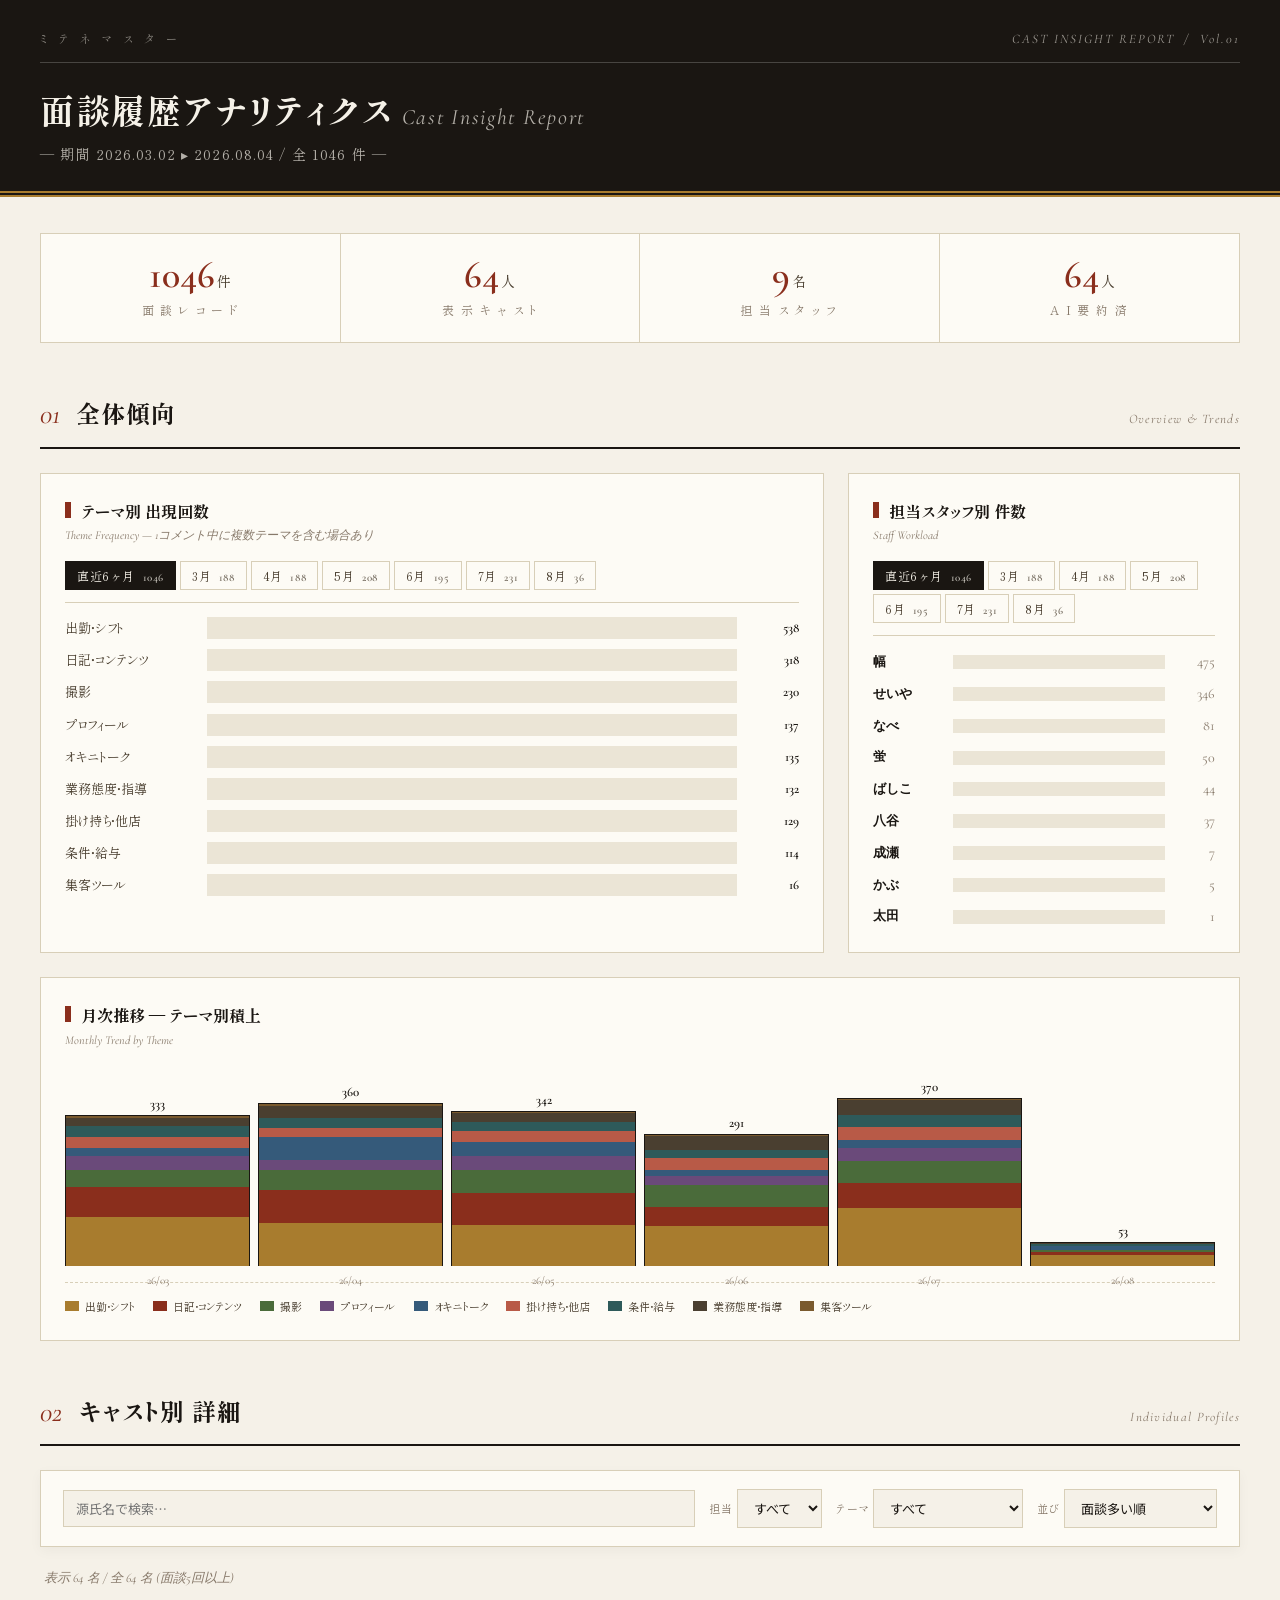
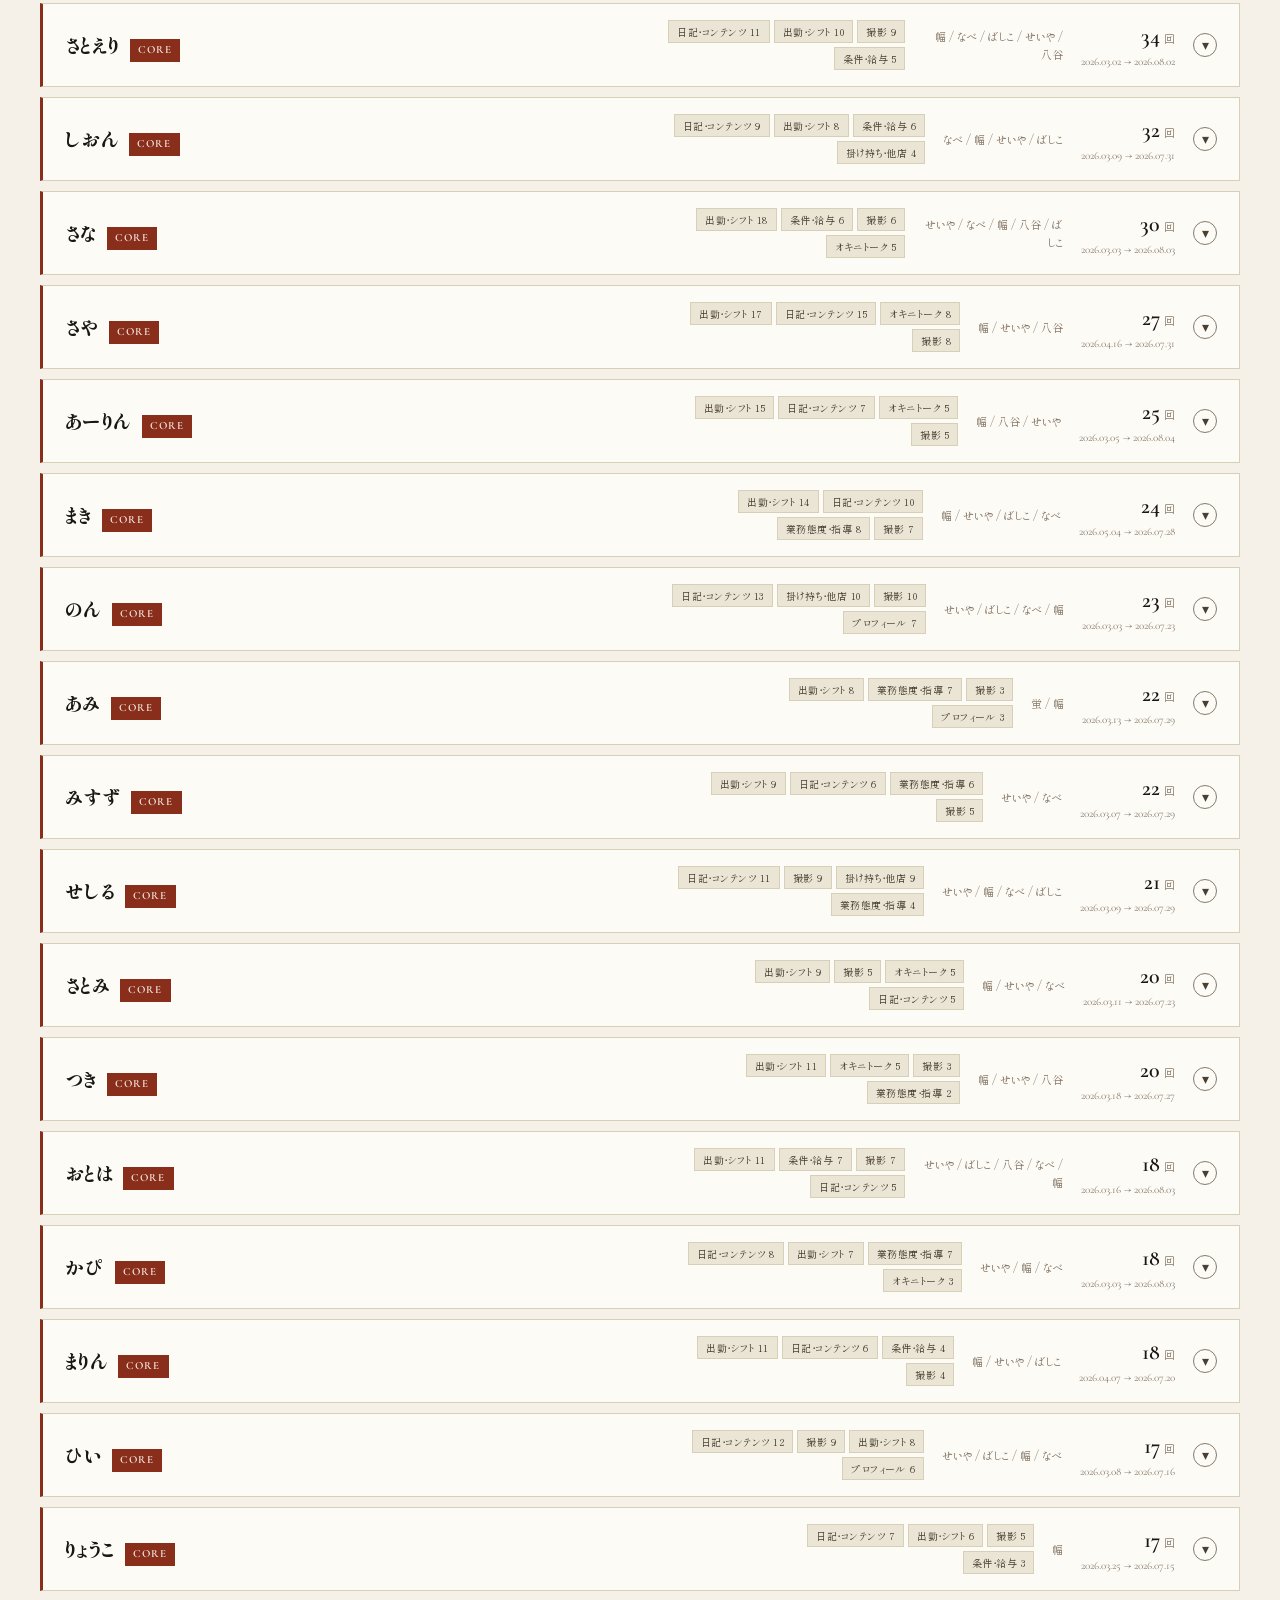
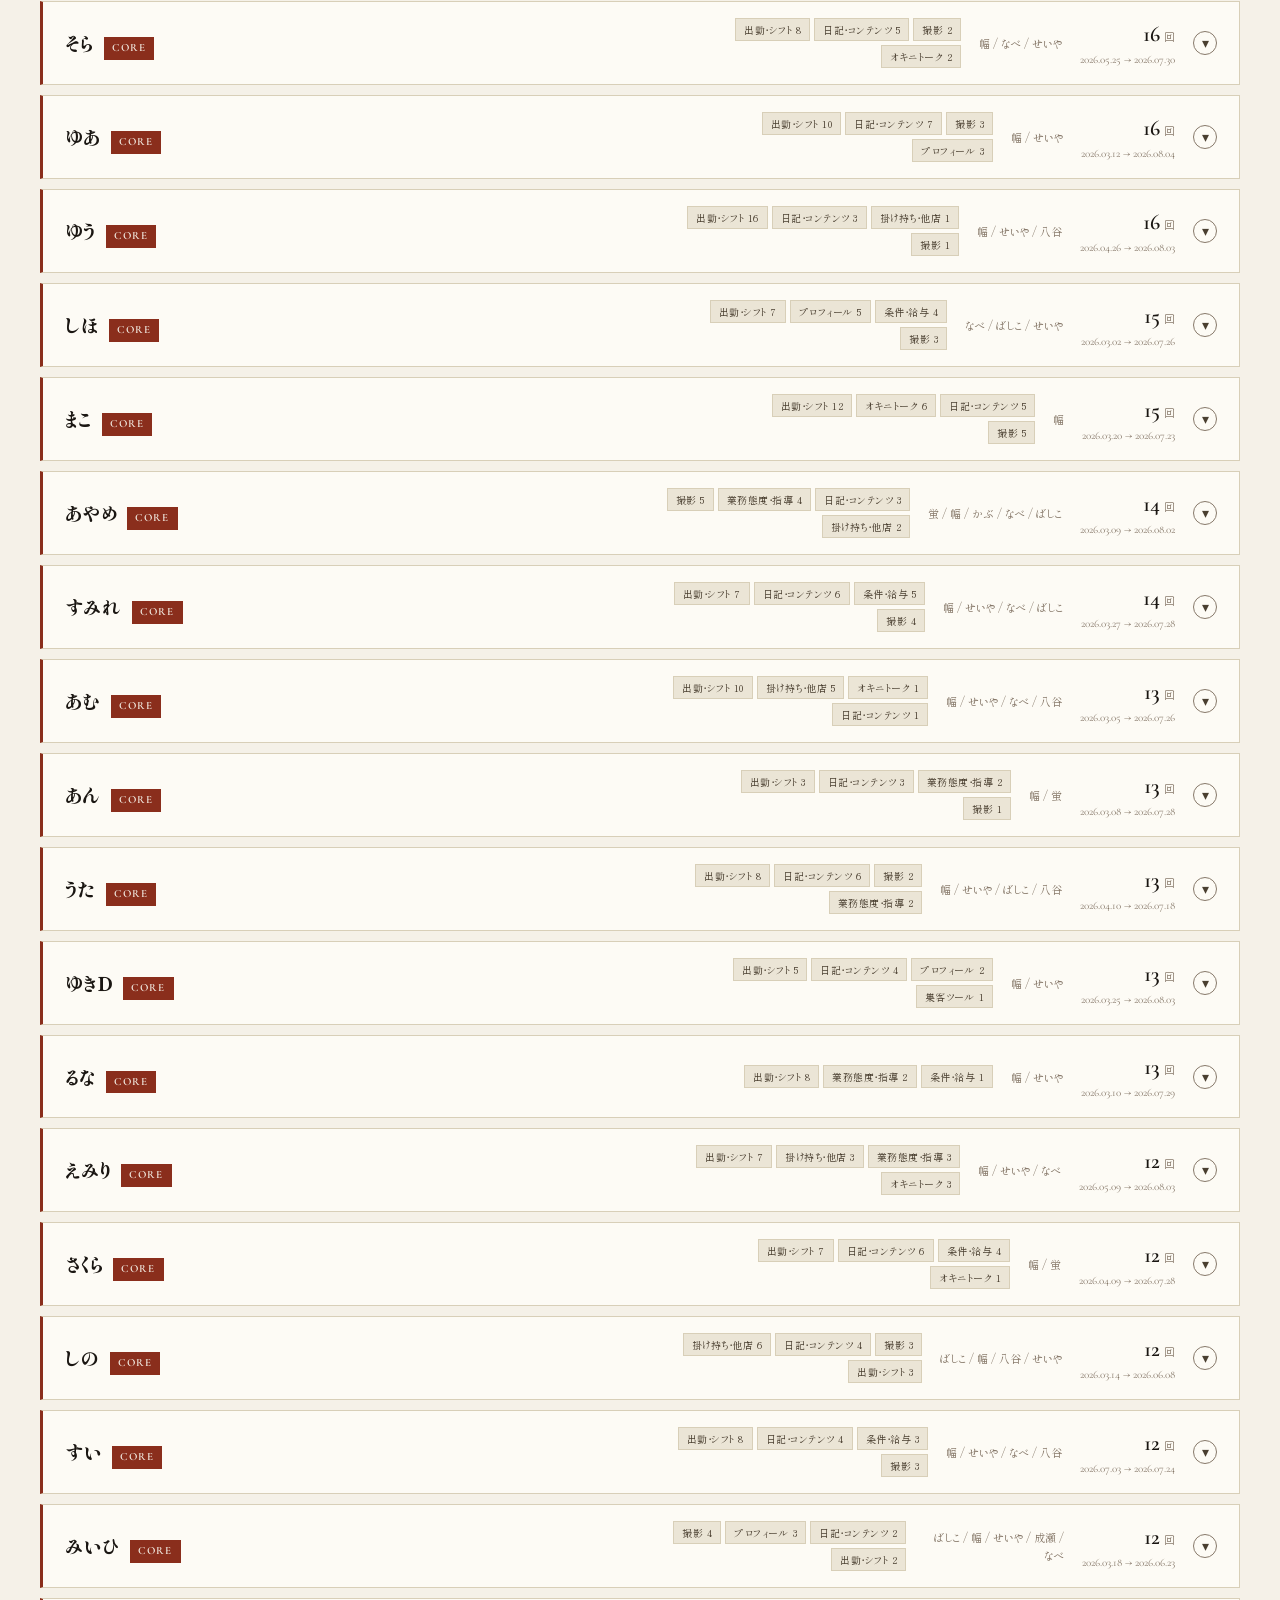
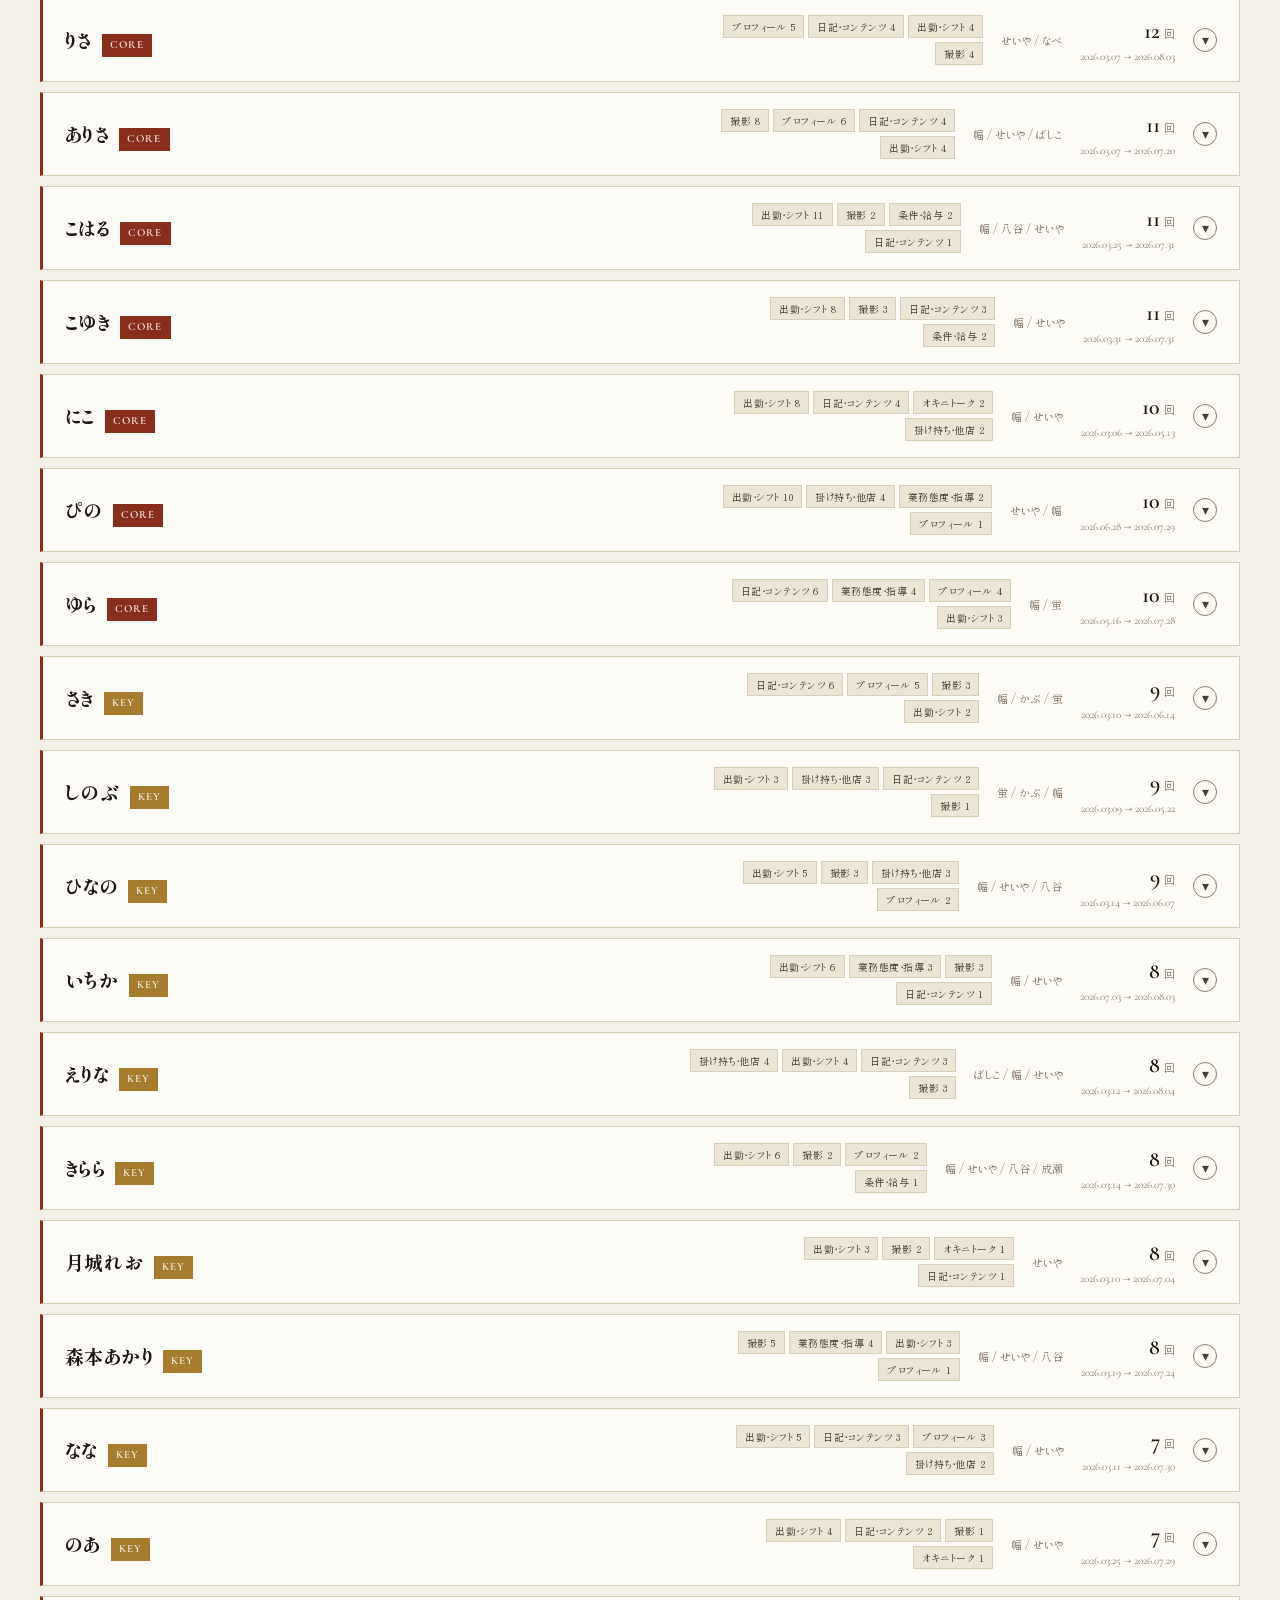
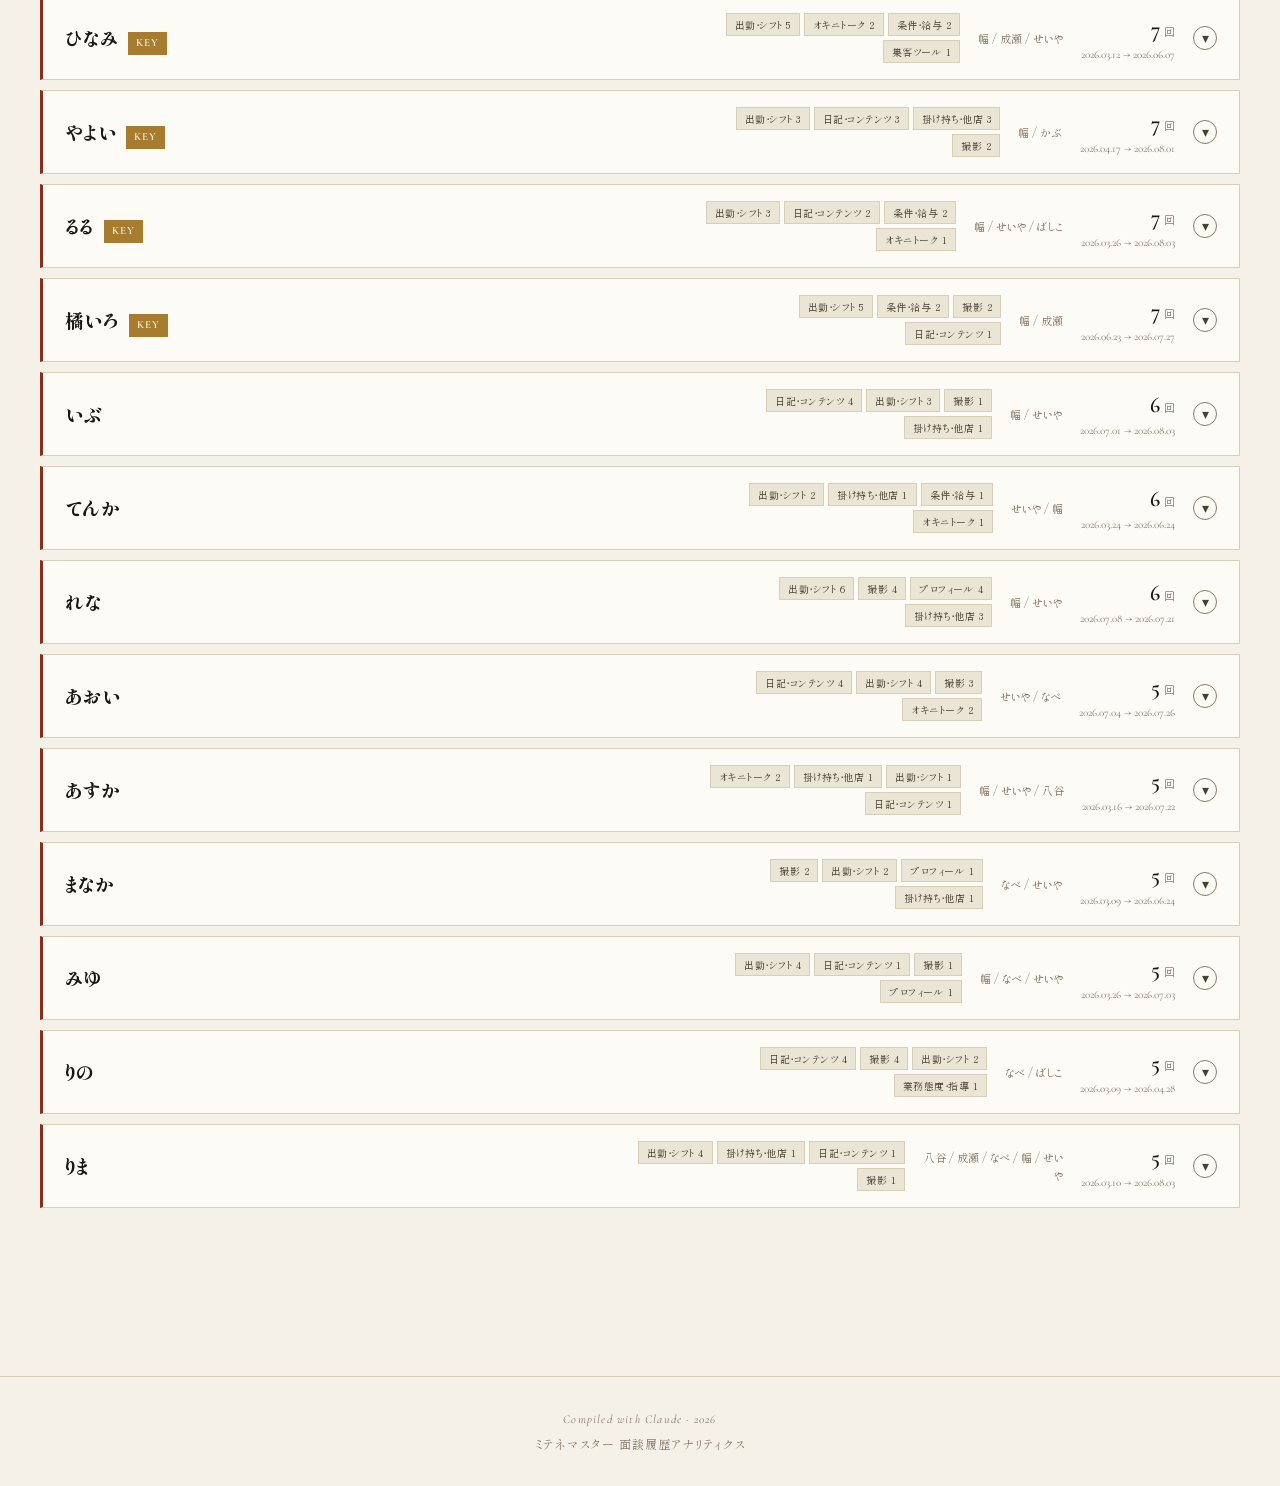
==== commit ac58b975: "Add files via upload" ====
--- a/interview-analytics.html
+++ b/interview-analytics.html
@@ -913,7 +913,7 @@
   この辞書でコメントを多ラベル分類しています。更新時はこの辞書を使用してください。
   KW_DICT_JSON = {"集客ツール": ["キテネ", "ｷﾃﾈ", "ネット予約", "ﾈｯﾄ予約", "+10", "＋10", "パフォーマンスヘブン", "ヘブン", "マイヘブン"], "オキニトーク": ["オキニトーク", "ｵｷﾆﾄｰｸ", "自動承認", "ファースト", "一斉送信", "一括送信", "セカンドメッセージ", "みたよ", "見たよ", "ﾐﾀﾖ", "強制お気に入り", "強制オキニ"], "日記・コンテンツ": ["日記", "写メ日記", "動画", "限定", "鍵付き", "マイガール", "予約投稿", "フリーポス", "バナー", "内緒話", "ブログ", "ショート動画", "声日記", "声入り", "テロップ", "口コミ", "コンテンツ", "ニュース"], "出勤・シフト": ["出勤", "シフト", "当欠", "勤怠", "受付", "出勤アラート", "先行予約", "早退", "待機", "自宅待機", "週3", "週4", "週5", "週6", "ロング", "保証", "トータル", "万保証", "最高キャスト"], "撮影": ["撮影", "パネル撮影", "グラビア", "大二郎", "小橋", "ばしこ", "ロケ", "スタジオ", "加工", "セットサロン", "YouTube", "撮っ", "撮る", "撮り"], "プロフィール": ["プロフィール", "パネル", "髪色", "顔出し", "目出し", "目だし", "源氏名", "名前変更", "PF", "写真", "写メ", "下着", "ビジュ"], "掛け持ち・他店": ["掛け持ち", "掛持ち", "他店", "アネキャン", "アネ", "しずく", "レミスパ", "出稼ぎ", "移籍", "引き抜き", "アバンス"], "条件・給与": ["給料", "給与", "条件", "バック", "フルバック", "報酬", "単価", "料金", "昇給", "昇格", "フルパック"], "業務態度・指導": ["モチベ", "やる気", "メンヘラ", "病ん", "病む", "注意", "警告", "忠告", "指導", "引き止め", "引き留め", "不貞腐"]}
 ===== /辞書 ===== -->
-<script id="data-blob" type="application/json">{"summary":{"total_records":946,"total_casts":172,"period":{"start":"2025-11-24","end":"2026-06-03"},"themes":{"オキニトーク":206,"日記・コンテンツ":394,"集客ツール":57,"条件・給与":115,"掛け持ち・他店":124,"業務態度・指導":91,"撮影":216,"出勤・シフト":422,"プロフィール":148},"staffs":{"幅":442,"太田":26,"せいや":271,"成瀬":14,"なべ":60,"蛍":59,"八谷":27,"ばしこ":43,"かぶ":4},"monthly":{"2026-01":{"集客ツール":7,"日記・コンテンツ":72,"出勤・シフト":38,"撮影":21,"オキニトーク":12,"掛け持ち・他店":17,"プロフィール":23,"条件・給与":9,"業務態度・指導":6},"2026-02":{"集客ツール":1,"オキニトーク":13,"日記・コンテンツ":28,"出勤・シフト":25,"条件・給与":7,"撮影":18,"掛け持ち・他店":12,"プロフィール":12,"業務態度・指導":6},"2026-03":{"日記・コンテンツ":81,"出勤・シフト":124,"撮影":46,"条件・給与":26,"プロフィール":37,"掛け持ち・他店":30,"オキニトーク":19,"業務態度・指導":22,"集客ツール":4},"2026-04":{"集客ツール":6,"日記・コンテンツ":81,"出勤・シフト":103,"撮影":49,"プロフィール":26,"条件・給与":27,"オキニトーク":53,"業務態度・指導":30,"掛け持ち・他店":24},"2026-05":{"日記・コンテンツ":84,"出勤・シフト":102,"撮影":60,"オキニトーク":34,"プロフィール":38,"業務態度・指導":22,"掛け持ち・他店":27,"条件・給与":21,"集客ツール":4},"2026-06":{"出勤・シフト":6,"条件・給与":1,"撮影":6,"日記・コンテンツ":5,"掛け持ち・他店":4,"業務態度・指導":2,"オキニトーク":1,"プロフィール":5,"集客ツール":1}},"count_distribution":{"1":38,"2":31,"3":23,"4":12,"5":7,"6":8,"7":8,"8":6,"9":6,"10":6,"11":5,"12":3,"13":3,"14":1,"16":4,"17":3,"18":1,"19":1,"20":4,"25":1,"27":1},"untagged_records":102,"monthly_staff":{"2026-01":{"幅":27,"太田":12,"せいや":27,"なべ":12,"八谷":5,"ばしこ":1,"蛍":9,"成瀬":2},"2026-02":{"幅":30,"せいや":18,"なべ":1,"ばしこ":1,"太田":4,"成瀬":1},"2026-03":{"幅":107,"なべ":12,"せいや":57,"蛍":16,"かぶ":3,"ばしこ":13,"八谷":5,"成瀬":2},"2026-04":{"せいや":72,"幅":94,"ばしこ":9,"なべ":9,"蛍":16,"成瀬":1,"かぶ":1},"2026-05":{"幅":97,"なべ":17,"ばしこ":19,"せいや":73,"蛍":11,"八谷":17,"成瀬":2,"太田":1},"2026-06":{"幅":11,"なべ":1,"せいや":7}},"monthly_total":{"2026-01":95,"2026-02":55,"2026-03":215,"2026-04":202,"2026-05":237,"2026-06":19},"display_count":61,"themes_order":["出勤・シフト","日記・コンテンツ","撮影","オキニトーク","プロフィール","掛け持ち・他店","条件・給与","業務態度・指導","集客ツール"],"months":["2026-01","2026-02","2026-03","2026-04","2026-05","2026-06"],"monthly_chart":[{"month":"2026-01","total":205,"出勤・シフト":38,"日記・コンテンツ":72,"撮影":21,"オキニトーク":12,"プロフィール":23,"掛け持ち・他店":17,"条件・給与":9,"業務態度・指導":6,"集客ツール":7},{"month":"2026-02","total":122,"出勤・シフト":25,"日記・コンテンツ":28,"撮影":18,"オキニトーク":13,"プロフィール":12,"掛け持ち・他店":12,"条件・給与":7,"業務態度・指導":6,"集客ツール":1},{"month":"2026-03","total":389,"出勤・シフト":124,"日記・コンテンツ":81,"撮影":46,"オキニトーク":19,"プロフィール":37,"掛け持ち・他店":30,"条件・給与":26,"業務態度・指導":22,"集客ツール":4},{"month":"2026-04","total":399,"出勤・シフト":103,"日記・コンテンツ":81,"撮影":49,"オキニトーク":53,"プロフィール":26,"掛け持ち・他店":24,"条件・給与":27,"業務態度・指導":30,"集客ツール":6},{"month":"2026-05","total":392,"出勤・シフト":102,"日記・コンテンツ":84,"撮影":60,"オキニトーク":34,"プロフィール":38,"掛け持ち・他店":27,"条件・給与":21,"業務態度・指導":22,"集客ツール":4},{"month":"2026-06","total":31,"出勤・シフト":6,"日記・コンテンツ":5,"撮影":6,"オキニトーク":1,"プロフィール":5,"掛け持ち・他店":4,"条件・給与":1,"業務態度・指導":2,"集客ツール":1}]},"casts":[{"name":"さとえり","count":25,"staffs":["幅","せいや","なべ","ばしこ","八谷"],"themes":{"集客ツール":1,"オキニトーク":4,"日記・コンテンツ":12,"出勤・シフト":9,"条件・給与":5,"撮影":8,"プロフィール":2,"業務態度・指導":2,"掛け持ち・他店":1},"first_date":"2026-02-01","last_date":"2026-05-28","meetings":[{"date":"2026-02-01","staff":"幅","comment":"エデン在籍1年半くらい単価60  15000円、\n週5.6出勤予定　12時間出勤経験あり\n日記について、出勤時、休日時などの説明、\nオキニトーク、なとヘブンツール理解ある為\nレギュラーメンバーとして育てて行く予定","themes":["集客ツール","オキニトーク","日記・コンテンツ","出勤・シフト","条件・給与"]},{"date":"2026-02-02","staff":"せいや","comment":"キャバ時代にダンス経験等ありで幅さん大二郎含めて風俗バージョンの動画作っていこうと話を進めた。愛想は良い。れおと繋がりある。","themes":["日記・コンテンツ","撮影"]},{"date":"2026-02-04","staff":"幅","comment":"強制お気に入りの予定、最高キャストの説明、日記に定期的に上げるようにして、人数を増やしていく","themes":["オキニトーク","日記・コンテンツ","出勤・シフト"]},{"date":"2026-02-14","staff":"幅","comment":"出勤時間を後ろへ伸ばすのを提案、入店から7回出勤も保証をクリアだが、不安も残る為、2月いっぱいまで延長、2／15より強制お気に入り、内緒話しが始まる為、鍵付き日記とオキニトークの強化をお願い","themes":["オキニトーク","日記・コンテンツ","出勤・シフト"]},{"date":"2026-02-17","staff":"幅","comment":"日記用動画を撮影、マイガール強制が入ってるので動画を店からアップして行く\n第二弾も撮影していく予定（第二弾はエロダンス）","themes":["日記・コンテンツ","撮影"]},{"date":"2026-03-02","staff":"幅","comment":"引き続き12時間受付フルバックを付けて行く代わりに、姫デコブーストを毎度月末までに44000円を初めていく、マイガールが2000人超えるまで来たので、日記マイガール限定を更新していくように、撮影の日程などの段取り","themes":["日記・コンテンツ","出勤・シフト","撮影","条件・給与"]},{"date":"2026-03-09","staff":"なべ","comment":"春撮影と合わせて日記用の撮影。\n日記の写真が偏ってきているが、写メ用もスマホで撮るのが嫌らしいので大二郎撮影の回数を増やす。\n16日にグラビアと鍵大二郎撮影。←ここでも写メ用に使える用多めに撮影","themes":["日記・コンテンツ","撮影","プロフィール"]},{"date":"2026-03-09","staff":"ばしこ","comment":"前回編集した25本ほどの動画のうち、使ってほしくない内容のものが多々あった模様。\n1度もらった素材を本人と直で相談し再編集予定","themes":["日記・コンテンツ"]},{"date":"2026-03-11","staff":"せいや","comment":"給料もモチベも下がっていてラーメンって言ってたので連れて行った。さわりなので細かいことはまだ詰めてないが、二人三脚で頑張っていこうと、撮影等楽しみにしたりと前向きな部分もあるので定期的に顔合わせて","themes":["撮影","条件・給与","業務態度・指導"]},{"date":"2026-03-19","staff":"せいや","comment":"やっと動画もらった。こちらで1日一本ずつ上げていく。オキニトークも一斉送信したので返信の旨伝え。マルチタスクがダメなので順に潰していく、一段落したら次はX。\n膀胱炎らしく病院行かせるもしくは付き添い頼まれてる。売上の基盤を作れるようにここを重点的に接していく","themes":["オキニトーク","日記・コンテンツ"]},{"date":"2026-04-04","staff":"せいや","comment":"出勤アラート説明（作成済み）\n以前の最高キャスト合わせて\nテンプレートも教えた。\n\n生理前で気が立ってる。\n定期的に構ってれば〇\n生理明けにSNS開始と真面目トーク","themes":["出勤・シフト"]},{"date":"2026-04-08","staff":"せいや","comment":"仕事が電話の鳴りに比例し過ぎてるので、新規や履歴の薄いフリーに宣伝とリピートを兼ねて行ってもらってると説明しフォロー。\n生理明けにSNSとアイドル系ではなくセクシー系のダンス撮影を組むつもり、疎かになると良いことないのでもう少し頻度上げて見ていく","themes":["撮影"]},{"date":"2026-04-13","staff":"せいや","comment":"日記の効率化のススメ\n通勤時とランチタイム時のアクセスの集中を伝え予約投稿するように","themes":["日記・コンテンツ"]},{"date":"2026-04-17","staff":"せいや","comment":"ヘラってるのでフォロー。\n店側から見て接客のギャップが良い意味であるので、自信をもってやること。日記について盛れた写真の日常系をあげれているので、軸として日常→時折ドエロの形で行うよう指示。エロ売り→接客ではなく、接客でエロいギャップを大きく見せれるように。","themes":["日記・コンテンツ","プロフィール"]},{"date":"2026-04-23","staff":"幅","comment":"5/8日金　夜ガイYouTube撮影の提案\nオッケーとの事で、チャンネルを送ってみといてもらう　新規客獲得のチャンスを活かすように！","themes":["撮影"]},{"date":"2026-05-03","staff":"せいや","comment":"夜ガイの日程は確定済み。\nメンタルがーと連絡来るが会えば真面目にやってるのは伝わる。引き続き定期的に","themes":[]},{"date":"2026-05-10","staff":"八谷","comment":"今日もひたすら中日ドラゴンズの野球の話。ドラゴンズが連勝中でテンション高め（笑）","themes":[]},{"date":"2026-05-11","staff":"せいや","comment":"休みと伝えても連絡が来るので\nアネキャンも最高キャストと出勤アラート作って力入れて収入安定させるように伝え","themes":["出勤・シフト","掛け持ち・他店"]},{"date":"2026-05-18","staff":"せいや","comment":"昼に不安を抱きながらも本指名を返せてる実感もある。SNSの活用を促進。\n最近では1番真面目かつ力があるので、新商材も充てていく。","themes":[]},{"date":"2026-05-19","staff":"ばしこ","comment":"TikTokやYouTubeなどお店関連のコンテンツでてみたいとは言っていたが、いざ日程の話に足重め。\n無理強いはしない。適度に本人にまた振り。\nさとえりが動画でも露出できるならデカい。","themes":["日記・コンテンツ","撮影"]},{"date":"2026-05-21","staff":"せいや","comment":"スーパーミテネ説明。説明しながら特典が無いと客に特別感が無いと思ったり","themes":[]},{"date":"2026-05-21","staff":"せいや","comment":"客層にメンヘラが増えて来て相談あり。しっかり仕事してる故と伝え、密に連絡とりながらフォロー。本日の夜中に電話してと伝えスーパーミテネ説明予定","themes":["業務態度・指導"]},{"date":"2026-05-23","staff":"せいや","comment":"スーパーミテネ忘れてたので促し。\n体調悪そう、休み提案するが鬼出勤すぎる","themes":["出勤・シフト"]},{"date":"2026-05-25","staff":"なべ","comment":"メンケアして～とのことで色々話聞いてすき家一緒に食べたら復活した様子。\n\nやんわり条件についても触れていて12時間じゃない出勤も作りたそうだったので10時間の条件を作ってあげてもいいのかな？とは思いました。","themes":["出勤・シフト","条件・給与"]},{"date":"2026-05-28","staff":"幅","comment":"出勤もしっかり出してもらってるが、出勤時間12時間が出れない時のバックアップを相談があったため、せいやと相談して10時間を追加","themes":["出勤・シフト","条件・給与"]}],"ai_summary":{"headline":"一番真面目で地力あり、12H鬼出勤を10H併用で支える主力","themes":["日記・動画コンテンツ","メンタルフォロー","条件・出勤の最適化"],"challenges":"メンタルの波が大きく（客層のメンヘラ増・体調）、不調でも鬼出勤しがち。TikTok/YouTube露出には乗り気だが日程に足が重い場面も。","progress":"12H受付フルバック＋姫デコブースト継続、夜ガイYouTube撮影、スーパーミテネ起用。最近は最も真面目で力があると評価され新商材も投入。12Hが出れない時用に10時間条件を追加して負担を調整。","approach":"せいや・幅・なべ中心に密に連絡しメンケア（すき家等でガス抜き）。本指を返せている実感を支えに、SNS活用と「日常→時折ドエロ」のギャップ戦略を継続。"}},{"name":"さな","count":25,"staffs":["せいや","成瀬","なべ","幅","八谷","ばしこ"],"themes":{"日記・コンテンツ":5,"出勤・シフト":16,"条件・給与":7,"業務態度・指導":5,"撮影":4,"集客ツール":1,"オキニトーク":4,"掛け持ち・他店":1,"プロフィール":2},"first_date":"2026-01-15","last_date":"2026-05-28","meetings":[{"date":"2026-01-15","staff":"せいや","comment":"復帰日迎えで軽く話。代行及びサポ不要✕\nまた頑張ってくれそうではあるので定期的に話して煮詰めていく。北区への引っ越し検討中","themes":[]},{"date":"2026-01-18","staff":"せいや","comment":"日記休日のみサポOK\nこだわりあるので本人らしさ残すためにコピペ文書を簡潔にして次回出勤告知程度で","themes":["日記・コンテンツ","出勤・シフト"]},{"date":"2026-01-27","staff":"成瀬","comment":"最高キャスト割引がフルバックに影響するとモチベーション下がる\n→割引5000円は一日一人までに受付で調整してそれがフルにならないようになるべくするということで了承してくれました。","themes":["出勤・シフト","条件・給与","業務態度・指導"]},{"date":"2026-02-07","staff":"せいや","comment":"閑散期モチベアップと頑張り反映で1000円バック上げた。月100時間受付が継続条件。色々いつも言ってるが定期的にフォローすれば問題ない。","themes":["出勤・シフト","条件・給与","業務態度・指導"]},{"date":"2026-03-03","staff":"せいや","comment":"姫デコ継続。\n給料下げる予定だったが\n最後の優しさで3月ラストチャンス100H受付","themes":["出勤・シフト","条件・給与"]},{"date":"2026-03-09","staff":"なべ","comment":"24日大二郎アイコニック撮影予定。\n早朝枠が空いていたので大二郎が声をかけたら参加になりました。価格はでりどす価格20000円ですが、店で出す方向で。\n\n大二郎が個人でやってるやつだけどランキング頑張ってくれてから店から出すね！で口裏併せてください。最近10位割ってるのでそこでモチベにしてランキング上げさせれたらと。","themes":["撮影","業務態度・指導"]},{"date":"2026-03-10","staff":"せいや","comment":"マンジャロの副作用か、不正出血が止まらず悔しくて泣いてました。前向きではあるのでまたご飯とか挟みながらフォローしていく","themes":[]},{"date":"2026-03-23","staff":"幅","comment":"最高キャスト、出勤アラート（画像渡し済）、先行予約3週の説明済み\n幅、せいや","themes":["出勤・シフト"]},{"date":"2026-03-24","staff":"幅","comment":"最近、勤怠の悪さは、自分自身　理解してる\n事務所のそばに引っ越しして、自宅待機できれば休まずに出勤出来るからの話しで、今月4.生理あけ6日  計10間　10時間受付70万保証で、一気に引っ越し費用を作ったらと提案　明日撮影で、明後日出勤の際に、書類にサインして条件を決めようと話し","themes":["出勤・シフト","撮影","条件・給与"]},{"date":"2026-03-27","staff":"せいや","comment":"ネット予約の件について、一旦+10分は切った。付随価値を相談中（おそらく電マになる）\n\n給料下げたくないから後3日出勤頑張ってと伝えた、明日幅さんと3人で話し合える時間作って保証の件も話しましょうと終話。","themes":["集客ツール","出勤・シフト","条件・給与"]},{"date":"2026-04-01","staff":"せいや","comment":"条件報告LINEにて3月受付時間報告\n生理明けのシフトもOK、保証の話もするが散々行ってきたバックの話どうするか幅さんと相談。80時間で線を引く予定ではいる","themes":["出勤・シフト","条件・給与"]},{"date":"2026-04-03","staff":"せいや","comment":"幅さんと3者面談。10H受付x7万x10日間\nﾄｰﾀﾙ70万保証。\n\nどう見ても勤怠だけなので\nそこはせいやで密に連携して\n構っていくしかない。\n\n幅さんから\n続くようだと来月から見直しと警告済み\n今月は見直し見送りで、バック継続条件を月に80Hに緩和。\n\n事務所付近に引っ越し予定\n\n幅さんが叩き役せいやがフォロー役の絵図","themes":["出勤・シフト","条件・給与","業務態度・指導"]},{"date":"2026-04-07","staff":"幅","comment":"お気に入り登録に、オキニトークで一斉送信の文を作成して、GWの予定はいかがですか？など仕掛けていく提案","themes":["オキニトーク"]},{"date":"2026-04-13","staff":"せいや","comment":"膀胱炎は治ったそう。\nカメラの設定教えてもらった。復帰日で凝ったことは話さず、オキニトーク溜まってるよぐらい。そこ見ながら次回","themes":["オキニトーク"]},{"date":"2026-04-16","staff":"幅","comment":"前回途中上がり、本日も待機で帰らないようモチベーション上がるポジティブな考え方を色々提案","themes":["出勤・シフト","業務態度・指導"]},{"date":"2026-04-30","staff":"幅","comment":"定期的な、メンタルもあると思うので、そうなる前にケアできれば、具体的に色々な例をあげて話し　5月から出勤時間を遅くにずらすなど、対策も必要かも","themes":["出勤・シフト"]},{"date":"2026-05-07","staff":"幅","comment":"風邪をひいて声がかれ気味\nゴールデンウイークのピークを逃してしまったが、予約が入ってる時に休み・いざ出勤の際に予約が入ってこない・・・この流れは変えないといけない為、出勤時は日記の書き貯めをするなどして、とにかく待つ\n耐えれない時は、事務所でスタッフに声をかける事","themes":["日記・コンテンツ","出勤・シフト"]},{"date":"2026-05-08","staff":"幅","comment":"昨日、久々の出勤で声かけして、予約が入ってきた事もあり出勤時間完走、本日予約と予約の合間の日記を上げておくようアドバイス\nこれで、流れに乗っていければよいが\nしばらく注視する","themes":["日記・コンテンツ","出勤・シフト"]},{"date":"2026-05-11","staff":"八谷","comment":"膀胱炎で当欠。2日出勤してきたかと思えば、2日連続当欠。流れが悪いです(´;ω;｀)","themes":["出勤・シフト"]},{"date":"2026-05-14","staff":"せいや","comment":"やっぱりでりどすで売れたいと個人的に連絡。節々移籍が匂うがどうやって戻して行くか模索中、強いキャストが周りに増えて吉とでるか凶とでるか。","themes":["掛け持ち・他店"]},{"date":"2026-05-16","staff":"せいや","comment":"また頑張りますとのこと。暇嫌ならオキニトークと先行予約をメリットに先を潰していくように伝え","themes":["オキニトーク","出勤・シフト"]},{"date":"2026-05-19","staff":"ばしこ","comment":"本人より写メ撮影大量に受注。\n予定決めて撮影予定。","themes":["撮影","プロフィール"]},{"date":"2026-05-27","staff":"幅","comment":"未送信オキニトークや、折角返信きてるのに、取りこぼしてるなど上手く使えていないので、再度使用方法を説明","themes":["オキニトーク"]},{"date":"2026-05-28","staff":"ばしこ","comment":"スタジオにて写メ日記撮影。\n久しぶりの写メ撮影だったのでテンション高めでした。","themes":["日記・コンテンツ","撮影","プロフィール"]},{"date":"2026-05-28","staff":"幅","comment":"出勤の際に1本目が動けば繋がっていくので、個人日記にスタート割、予約はコチラを作成してテンプレートに入れて本人発信してもらう\nなべちゃん、成瀬と作成応援","themes":["日記・コンテンツ","出勤・シフト"]}],"ai_summary":{"headline":"勤怠の波と戦う古参、移籍誘惑を越え再び「でりどすで売れたい」","themes":["勤怠・保証管理","メンタル・体調フォロー","出勤時の集客導線"],"challenges":"膀胱炎・マンジャロ副作用などで体調と当欠が不安定。予約が入る時に休み、出勤時に閑散という流れの悪さ。5月には移籍の匂いも。","progress":"70万トータル保証→継続条件を80Hに緩和。5月「やっぱりでりどすで売れたい」と残留意向。写メ撮影を再開し、オキニトークの使い方を再指導、出勤時はスタート割テンプレと日記書き貯めで1本目を動かす導線を整備中。","approach":"幅が叩き役・せいやがフォロー役で密着。メンタルが落ちる前にケアし、出勤時間を遅めにずらす対策も検討。1本目が動けば繋がるタイプとして集客導線を作り込む。"}},{"name":"あーりん","count":20,"staffs":["幅","八谷","せいや"],"themes":{"出勤・シフト":12,"掛け持ち・他店":1,"条件・給与":2,"日記・コンテンツ":6,"撮影":4,"オキニトーク":5,"集客ツール":1,"プロフィール":3,"業務態度・指導":1},"first_date":"2026-02-25","last_date":"2026-05-28","meetings":[{"date":"2026-02-25","staff":"幅","comment":"Classi四日市、グランドOperaに5年在籍\n心機一転名古屋でと思い面接、\nE➕、グランド、当店の中から、当店を選んで\n最初は、不安もあり掛け持ち予定だったが、3月いっぱい保証をつける事で、バックアップ\n名駅で自宅待機は、一本目大変かと思いますが、よろしくお願いします。またClassi四日市では、貸切客や、サイト上では、エリア1位も取ってるよう","themes":["出勤・シフト","掛け持ち・他店","条件・給与"]},{"date":"2026-02-27","staff":"幅","comment":"Laraにて、仮撮影大二郎　3月のニュース枠にて早番宣伝、内緒話しなどのバナーにて、押す話しからの説明打ち合わせ","themes":["日記・コンテンツ","撮影"]},{"date":"2026-03-05","staff":"幅","comment":"今日で無事にクラッシーとグランドオペラ卒業しました！✨連絡あり","themes":[]},{"date":"2026-03-11","staff":"幅","comment":"ニュースが上がって、注目度が上がるので、日記、オキニトークをしっかりやっていくよう連絡済み","themes":["オキニトーク","日記・コンテンツ"]},{"date":"2026-03-12","staff":"八谷","comment":"カンジダ発症。\n性病疑惑で高熱も出たとのこと。\n検査結果が5日後に出るとのことで、それまで様子見。\nニュース期間なのにタイミングが・・・","themes":["日記・コンテンツ"]},{"date":"2026-03-16","staff":"幅","comment":"今週は、性病に引っかかってるのもあり、台湾へ旅行へ行く予定で、\n来週から、しっかり頑張ります！","themes":[]},{"date":"2026-03-25","staff":"幅","comment":"出勤アラート、早番出勤なので、特にアップ\n最高キャストもテンプレートに登録して定期的にアップ　オキニトークの増加キッチリ返信　本日オキニトークから来店","themes":["オキニトーク","出勤・シフト"]},{"date":"2026-03-28","staff":"幅","comment":"鶴舞3Pの迎えの際に、最高キャスト・出勤アラートが上がってないので、テンプレートに登録してアップするやり方を再度説明","themes":["出勤・シフト"]},{"date":"2026-04-01","staff":"幅","comment":"3月の保証トータル10H5万でクリアしたが、少し不安が残るため、10H4万トータル保証で継続ただし、遅番出勤も入れていく","themes":["出勤・シフト"]},{"date":"2026-04-04","staff":"幅","comment":"昨日初めての遅番で、すぐリピートがあった為、金曜以外に遅番の日を入れながら、様子見て行くのを提案、来週の予定を立てる\nGW絡みもあるから、時間など調整していきましょう","themes":[]},{"date":"2026-04-06","staff":"幅","comment":"オキニトークでの　やり取りで指名料について質問あり、通常のネット予約は、P指1000円\nGW先行予約を機にオキニトークからの予約にちいて、会議してまた、お知らせしますの返答\nまた、姫予約に関しては、何かないですか？","themes":["集客ツール","オキニトーク","出勤・シフト"]},{"date":"2026-04-10","staff":"幅","comment":"オキニトークから予約に繋がる事が多い\n本日もオキニトークからのお客様\n先行予約と絡めてを提案","themes":["オキニトーク","出勤・シフト"]},{"date":"2026-04-11","staff":"幅","comment":"タイマーが故障との事で新調\n口コミの返信が溜まってたので、返信するように、またアクセスが口コミ返信は、一番取れるので早めにと提案","themes":["日記・コンテンツ"]},{"date":"2026-04-22","staff":"せいや","comment":"送迎中稼げるなら長時間待機で10万ぐらいという会話が出た。確かに頑張れるなら下地を作ってしまうのもアリだねと返答。ロングになれば条件も出せるが、幅さん主導で動いているので相談","themes":["出勤・シフト","条件・給与"]},{"date":"2026-04-22","staff":"幅","comment":"ゴールデンウィーク、昼職がない時は、スケジュール出し済み　現状オキニトークから実客が取れて来てる為、本人的にもオキニトークの重要性は、感じてる","themes":["オキニトーク"]},{"date":"2026-05-02","staff":"幅","comment":"ゴールデンウイークの追加出勤について、相談　パネル変更希望もあり、撮影段取り\n仕事をつければ、リピート返してくるので、来月からのスーパーミテネの話しも提案","themes":["出勤・シフト","撮影","プロフィール"]},{"date":"2026-05-15","staff":"せいや","comment":"近況暇そうだがまだモチベはある。\n時間帯ややれることの相談があり、写メ日記の写真が使いまわしなのでコスプレで新たに撮影を組むことを提案。出勤日でえがちゃん要相談。動画が上がらないのは身バレ予防なので、静止画を加工しお礼日記等にマイガールで張っていくように。カンジダっぽいらしくて明日検査に行き報告を受ける予定。問題なければ木金土でシフト出してくるとのこと。指名数がしんどいがリピート率は高いのでフォローしながら突き抜けさせたい\n\nしおんちゃんとも仲良くしてるみたいなのでしおんに紹介特典なにか与えてあげておいた方いいかもしれない","themes":["日記・コンテンツ","出勤・シフト","撮影","プロフィール","業務態度・指導"]},{"date":"2026-05-16","staff":"せいや","comment":"検査結果カンジダ陽性。膣錠いれて来週水曜から出勤予定。日記見ていると写真困ってそうなのでコスプレでの撮影を提案。動画が身バレで上がらないので加工済みの素材をさらに静止画を加工して動画化するように説明","themes":["日記・コンテンツ","出勤・シフト","撮影","プロフィール"]},{"date":"2026-05-18","staff":"せいや","comment":"次回出勤が23日土曜からとの連絡あり","themes":["出勤・シフト"]},{"date":"2026-05-28","staff":"せいや","comment":"少ししか話せてないが次回のシフトは週明け、個人で追って","themes":["出勤・シフト"]}],"ai_summary":{"headline":"オキニトーク集客が武器の即戦力、リピート率を指名数に変える段階","themes":["オキニトーク集客","撮影・身バレ対策","健康管理"],"challenges":"カンジダ再発で出勤に穴。写メの使い回しと、身バレ予防で動画が上げられない制約。指名数自体はまだしんどい。","progress":"10H4万トータル保証＋遅番でリピート発生。オキニトーク経由の集客が定着し本人も重要性を実感。コスプレ撮影で写真を更新、動画は加工静止画を動画化して身バレ回避。スーパーミテネで新規導線を追加。","approach":"幅・せいや中心。高いリピート率を指名数に変えるべく、写真更新と先行予約×オキニトークを連動。しおんとの仲を活かした紹介特典も検討。"}},{"name":"ひい","count":19,"staffs":["せいや","なべ","幅","ばしこ"],"themes":{"集客ツール":2,"日記・コンテンツ":12,"撮影":10,"出勤・シフト":7,"条件・給与":1,"プロフィール":6,"オキニトーク":2,"業務態度・指導":1,"掛け持ち・他店":1},"first_date":"2026-01-23","last_date":"2026-06-03","meetings":[{"date":"2026-01-23","staff":"せいや","comment":"面接同行\nデリは初めて。メンエスで店からOP本番強制とかあったそうで客を選んでいたと、ルームに空きがないと外で待たされたり。でも10万ほど稼ぎがあったからと。\n根性はあるので入りが大事、都度評価して長期的に頑張ってもらいたい。ポテンシャルはありそう。","themes":[]},{"date":"2026-01-25","staff":"なべ","comment":"バニラ連携〇\nスタート3本続いて、3本ともお客様が優しかったので全然大丈夫でした～とのこと。\n話した感じ肝は座ってそう。\n彼氏がいてバレないかだけ心配してたのでモザの濃さ変えたり随時対応できることは伝えてます。","themes":[]},{"date":"2026-01-28","staff":"幅","comment":"パフォーマンスヘブンの説明、\n日記を事前に予約投稿してるが、動画がない為、今後動画をアップして行くように\n撮影及び、加工","themes":["集客ツール","日記・コンテンツ","撮影"]},{"date":"2026-02-21","staff":"せいや","comment":"近況伺いながら送迎。\n夕方の暇さを感じており\n夜提案すると夜型であっさり承諾\n1か月やってみて、自宅等も行けそうとのことだったので仕事の幅を広げる提案が上手くいきました。山岡家の味噌ラーメンが好きらしい","themes":[]},{"date":"2026-03-08","staff":"せいや","comment":"面接時より真面目にやればスグに昇給できる旨を伝えており、勤怠、日記、リピートの感触、遅番にも代えてくれたのででりどすをプレミアに昇給。\n業界友達も閑散期感じてるらしく最近の暇な感じは納得していた。動画撮影をまだ組んでないので次はそこから。","themes":["日記・コンテンツ","出勤・シフト","撮影","条件・給与"]},{"date":"2026-03-10","staff":"ばしこ","comment":"写メ用の写真撮りだめ段取り中。\n動画少しずつ増やして行く方針\nコンカフェ経験ありでメイド服などを着て撮りたいとの事なので用意して撮る","themes":["日記・コンテンツ","撮影","プロフィール"]},{"date":"2026-03-19","staff":"せいや","comment":"アイドル時代のオタクにストーカーされてる。話を聞いたうえで本人に判断を委ねたが一旦このままパネルも掲載してやっていくとのこと。パフォーマンスヘブンを見せながら日記はちゃんとやっているので動画の重要性と作り方をレクチャー。接触回数増やして伸ばしていきたい。次回動画日記の確認とオキニトーク","themes":["集客ツール","オキニトーク","日記・コンテンツ","プロフィール"]},{"date":"2026-03-23","staff":"幅","comment":"最高キャスト、出勤アラート、共に画像を渡して説明、先行予約は先まで出せるよう\n幅、せいや説明","themes":["出勤・シフト"]},{"date":"2026-03-26","staff":"せいや","comment":"入店1ヶ月頑張ったら行こうねと約束してたラーメンに連れてった。\n遅番10Hで5万くらいが希望収入。\n現在トラベラーNGだがインバウンド向けの話を進めるとこれからは行ってみるとのこと。現在不満なく働かせて頂いてるとのこと。\n日記も勤怠も優秀なので質を高めていきたい","themes":["日記・コンテンツ","出勤・シフト"]},{"date":"2026-03-28","staff":"ばしこ","comment":"写メ日記用の写真など撮影して本人に渡し済み\n\nちょっと体調が良くなさそだったので軽く撮影後また枚数欲しくなればいつでも協力するスタンス。","themes":["日記・コンテンツ","撮影","プロフィール"]},{"date":"2026-04-10","staff":"なべ","comment":"幅さんと面談\n4月20日(月)～26日(日)\n→強制マイガール\nその期間にすることやいい流れを取り戻すためにやるべきことを説明。\n\n3月はピルの副作用が思ったより多く当欠が多くなったとのこと。本人もやる気はある様子なのでここから切り替えて再始動。\nストーカーからも連絡が来なくなったとのこと。\n\n3月動画が1本も上がってないのでばしこ撮影組む","themes":["日記・コンテンツ","出勤・シフト","撮影","業務態度・指導"]},{"date":"2026-04-20","staff":"幅","comment":"強制オキニ入り説明と、新規顧客を生かしていく為に、増えた分のオキニトークファーストメッセージは、スタッフで返信は自身で、日記1日10回分の写メ日記用写真は大二郎撮影　先行して上げていく事を提案","themes":["オキニトーク","日記・コンテンツ","撮影","プロフィール"]},{"date":"2026-04-22","staff":"せいや","comment":"動画バナーができるため動画を撮影時含め量産するように伝え。近況奮わないが同業の友人も時期を感じてるらしく自ら仕方ないと思ってしまっている。\n今やってもらってることは報われるので継続していこうと終話","themes":["日記・コンテンツ","撮影"]},{"date":"2026-05-12","staff":"幅","comment":"イメチェンの為　大二郎撮影・小橋日記撮影予定組み　出勤もしっかり出してもらってるので、スタッフ相違で5月10H受付3万円トータル15日　45万保証","themes":["日記・コンテンツ","出勤・シフト","撮影"]},{"date":"2026-05-22","staff":"幅","comment":"スーパーミテネの最救済に上がっているので、使用方法を説明　1weekチャンスと説明　　\n写真が重要の為、大二郎撮影を手配","themes":["撮影","プロフィール"]},{"date":"2026-05-23","staff":"ばしこ","comment":"写メ用撮影済み。データ本人に渡してます。","themes":["撮影","プロフィール"]},{"date":"2026-05-25","staff":"幅","comment":"予約はコチラの日記への挿入方法の説明\n合わせて、出勤アラートと出勤予約はコチラのテンプレート作成の提案","themes":["日記・コンテンツ","出勤・シフト"]},{"date":"2026-06-02","staff":"幅","comment":"本日出勤時に、週刊Pickup最終日\n日記でアピールを成瀬から説明アップ","themes":["日記・コンテンツ","出勤・シフト"]},{"date":"2026-06-03","staff":"幅","comment":"来週からのアネキャンイベントの提案　\n検討中","themes":["掛け持ち・他店"]}],"ai_summary":{"headline":"デリ初心者から優等生へ、イメチェン＆スーパーミテネで再加速","themes":["撮影・イメチェン","保証付き出勤","集客テンプレ運用"],"challenges":"ピル副作用での当欠やストーカー（現在は連絡途絶）など波。閑散期の手応えの弱さを本人も時期のせいと感じがち。","progress":"プレミア昇給後、5月は10H受付3万トータル45万保証＋大二郎イメチェン撮影。スーパーミテネ最救済枠を活用、予約はコチラ・出勤アラートをテンプレ化、週刊Pickup最終日に日記アピール。アネキャンイベントも検討中。","approach":"幅・せいや・なべ・ばしこの総合体制。優等生気質を活かし撮影で見た目を更新、テンプレ運用で出勤時の集客を効率化、信頼関係を保ちながら質を高めて突き抜けさせる。"}},{"name":"みすず","count":18,"staffs":["せいや","なべ"],"themes":{"日記・コンテンツ":7,"撮影":6,"出勤・シフト":9,"条件・給与":2,"プロフィール":2,"業務態度・指導":4,"オキニトーク":1,"集客ツール":2},"first_date":"2026-01-14","last_date":"2026-05-28","meetings":[{"date":"2026-01-14","staff":"せいや","comment":"バニラ連携〇\n意外にも日記サポ・代行不要。\n年明け初対面で近況教えてもらうだけ。\n厳しく接するよりジワジワ長期目線で。\n17日撮影季節物+グラビア+コスプレ+バナー用撮ってもらう。引き続きせいやで連携とります","themes":["日記・コンテンツ","撮影"]},{"date":"2026-02-14","staff":"せいや","comment":"幅さんと三者面談。\n動きがありそうで一旦昇格保証は保留、追って話。","themes":["出勤・シフト","条件・給与"]},{"date":"2026-02-21","staff":"せいや","comment":"幅さんと三者面談。\n保証や条件変更（マインド参照）\n前向きに頑張っていきそうなので\n引き続き対応します","themes":["出勤・シフト","条件・給与"]},{"date":"2026-03-07","staff":"せいや","comment":"勤怠もまともになってきたので、15日区切りで保証継続。コスプレの相談に乗ったりしてるので意欲も継続はしてる。購入後撮影予定。立ち上がりが悪いのでスタートイベントにも乗り気でバナー作って始める予定","themes":["日記・コンテンツ","出勤・シフト","撮影"]},{"date":"2026-03-13","staff":"せいや","comment":"引っ越しの審査落ちで文句言ってた。これ以上の手助けはできないので上層部にパス。日記の写真もとっていてやる気はある","themes":["日記・コンテンツ","プロフィール","業務態度・指導"]},{"date":"2026-03-20","staff":"せいや","comment":"ガス抜きに送迎、文句は吐き出した。出確がどーたらなのでこっちで責任持つから個人LINEにて送るように。出勤は一緒にしてくるので来てしまえば安定している。","themes":["出勤・シフト"]},{"date":"2026-03-26","staff":"せいや","comment":"話したいとのことで対応。\nその場での理解は得られるので些細な事でも仕組みや考え伝えて疑問潰していく形。\n出勤出ていなかったので月末まで確保","themes":["出勤・シフト"]},{"date":"2026-03-29","staff":"せいや","comment":"引っ越しが決まらないと嘆いていた。モチベは下がり気味。少し距離詰めてヒアリングのターン。時間取れ次第日記等の説明含めて予定","themes":["日記・コンテンツ","業務態度・指導"]},{"date":"2026-04-01","staff":"せいや","comment":"延長に電話しないのは雰囲気、トークで他のキャストとの差別化図ってるとのこと。るなまで行かないが事実客はいるのでそこは飲んで、話さなくていいから着信入れてからLINEしてと伝え。話せば話すほど何でもさらけ出してくれるので辛抱と維持を","themes":[]},{"date":"2026-04-05","staff":"せいや","comment":"オキニトーク未送信に送信請負、返してないのも返していくように伝え","themes":["オキニトーク"]},{"date":"2026-04-23","staff":"せいや","comment":"保証の件について話\n切っても頑張りそうだが、ぶつぶつと\n幅さんに相談して引き続き","themes":["出勤・シフト"]},{"date":"2026-04-24","staff":"せいや","comment":"動画バナーを作成したため、動画の重要性及び鍵付き日記も使っていくように","themes":["日記・コンテンツ"]},{"date":"2026-05-01","staff":"せいや","comment":"幅さんと3者面談。真面目にやって割れた分は保証払った。日記の時間帯の説明・出勤確認及び業務連絡は僕ではなく全て事務所の方にするように。保証は継続\n\nやや主導権が寄ってきたので色々アドバイス中、田中君と一緒の17時に出て来て10時間待機にするよう提案中\n\nゴルフ頑張るらしい","themes":["日記・コンテンツ","出勤・シフト"]},{"date":"2026-05-13","staff":"せいや","comment":"帰省中は毎日のようにこちらに連絡来て困っていたようだが、ここ二日は上機嫌で就業されております。撮影と同時出勤の話を進行中","themes":["出勤・シフト","撮影"]},{"date":"2026-05-20","staff":"なべ","comment":"幅さんと三者面談\nスーパーミテネの説明とヘブンからの数字をもとに伸ばす点を説明。\n写メが使いまわしなのでこれを機に撮り溜めしよう！で明日撮影。","themes":["集客ツール","撮影","プロフィール"]},{"date":"2026-05-22","staff":"せいや","comment":"近況不安だったが久しぶりに対面で長い時間作って先のビジョン見せながら逆算でやっていく事を提案。明日撮影予定、えがちゃんに連絡済み(寝過ごさない事を祈る)ネット予約や最高キャストが何も指示してない状況で一定数いる事を伝え自己肯定感を上げながら次回から金星を狙うように日記のテンプレと本人に営業をかけるように指示。本日も受付時間を超えた仕事も行ってもらったり、協力体制にはあるが自分がフォローするしかない。引っ越しも清水・名城公園辺りに傾くなどしている為良い距離で顔を合わせて","themes":["集客ツール","日記・コンテンツ","出勤・シフト","撮影"]},{"date":"2026-05-23","staff":"せいや","comment":"無事撮影終了。来週からスーパーミテネ起用予定。やる気はあるのでこっちでも仕事とっていかないと。引き続き","themes":["撮影","業務態度・指導"]},{"date":"2026-05-28","staff":"せいや","comment":"男こじれ両者から退店告知。みすずは引き止めれたがどの動きが正解か模索中、みすずは現場復帰して本日無事終業","themes":["業務態度・指導"]}],"ai_summary":{"headline":"せいや専属の長期立て直し組、退店危機を越えて現場復帰","themes":["勤怠・保証継続","メンタル・私生活フォロー","撮影・新規導線"],"challenges":"引っ越し難航や私生活でのモチベ低下、5月には退店告知も。立ち上がりが遅く、独自スタイル（延長に電話しない等）の自己流。","progress":"真面目に出て割れた分は保証で補填し継続。業務連絡を事務所一本化して主導権を整理。写メ撮り溜め＋スーパーミテネ起用で新規導線を作り、退店告知も引き止めて現場復帰・無事終業。","approach":"せいやがほぼ専属で、話せばさらけ出すタイプを辛抱強く対話。先のビジョンから逆算し自己肯定感を上げつつ、ネット予約の金星を狙う営業を本人に促す。"}},{"name":"さや","count":17,"staffs":["せいや","幅"],"themes":{"日記・コンテンツ":11,"出勤・シフト":11,"掛け持ち・他店":2,"オキニトーク":5,"条件・給与":2,"撮影":6,"プロフィール":2},"first_date":"2026-04-16","last_date":"2026-06-01","meetings":[{"date":"2026-04-16","staff":"せいや","comment":"体入→入店、短時間で2本ついて一安心\n鳴海まで送迎。コミュ取れる子で昼と掛け持ちなのでレギュラー出勤は難しいがリピート返してきそう。張り付いて休日ロング出勤も取っていきたい。\n\n本指本指で教育していく\n\n日記の書き方、新天地デビュー用の動画こちらで請け負いで諸々説明。\n\n翌日と以降のシフトもらった","themes":["日記・コンテンツ","出勤・シフト","掛け持ち・他店"]},{"date":"2026-04-16","staff":"幅","comment":"キャバ1年半、メンエス2年弱、昼職は美容院で、週5働いてる　仕事終わり、休み利用して週4くらいの出勤予定　帰りのみ緑区七海までの送り必要だが、送りをつけても在籍させたいレベル","themes":["出勤・シフト"]},{"date":"2026-04-17","staff":"幅","comment":"日記、オキニトークの話しをしてあったが、時間が本当になさすぎて、こちらで全面バックアップ　なべちゃんに、テンプレート送ってもらい、キャラを作っていく。","themes":["オキニトーク","日記・コンテンツ","条件・給与"]},{"date":"2026-04-23","staff":"せいや","comment":"出勤告知等はこちらで受け持つため写真送ってください→翌日来てました！\n撮影のスケジュール組んでいち早く完売キャストへ","themes":["出勤・シフト","撮影","プロフィール"]},{"date":"2026-04-26","staff":"せいや","comment":"取り急ぎ直近の出勤は取った。強いので早く出勤日に撮影を","themes":["出勤・シフト","撮影"]},{"date":"2026-04-28","staff":"せいや","comment":"4/29撮影日程決まり、写メ日記用も大量に必要","themes":["日記・コンテンツ","撮影","プロフィール"]},{"date":"2026-05-01","staff":"幅","comment":"撮影データ渡し、オキニトークのピン留め・最高キャスト・出勤アラートのテンプレート作成　昼夜仕事の為声掛けて、体調面大丈夫か","themes":["オキニトーク","出勤・シフト","撮影"]},{"date":"2026-05-07","staff":"幅","comment":"美容師の仕事がワンパターンで飽きてきたなどネガティブな発言があった為、デリに集中するのもありかもね！のトーク日記のパターンを増やしていくよう提案","themes":["日記・コンテンツ"]},{"date":"2026-05-08","staff":"幅","comment":"アップで出したシフトを受付にするよう提案\n仕事に関しては、予約を自分で取るように、しっかり考えを持って取り組んでるよう\n日記の上がるタイミングを仕事終わりでなく、仕事始めに上がってくるよう予約投稿を提案","themes":["日記・コンテンツ","出勤・シフト"]},{"date":"2026-05-13","staff":"せいや","comment":"掛け持ちにしては鬼出勤なので体調や昼の確認したが表面方は問題なさそう。栄送りで恐らく飲みに行ってるので、だいぶ夜に傾いてるかなと。幅さんの前述があるように動向は注視していった方がいい。送れる機会が最近なかったのでどこかで時間作って","themes":["出勤・シフト","掛け持ち・他店"]},{"date":"2026-05-13","staff":"幅","comment":"5/18~24　強制お気に入りが入るので、マイガール限定日記の強化とオキニトークも強化するように連絡","themes":["オキニトーク","日記・コンテンツ"]},{"date":"2026-05-14","staff":"せいや","comment":"オキニトークの催促、返しが真面目なのでルーティーン化していくように\n口コミのお礼を新天地タグ付で投稿するように\n\n本日ロング出勤で稼ぎも安定的\n\nしつこいようだが後がラクだから今オキニトークや返信日記で再度基本を固めるよう帰宅時に伝え","themes":["オキニトーク","日記・コンテンツ","出勤・シフト"]},{"date":"2026-05-17","staff":"せいや","comment":"日記を見ると素材に困ってるのでコスプレ等で撮影を入れる提案。カメラマンもいるときに決める、出勤時間短いので撮影だけの日でもと提案","themes":["日記・コンテンツ","出勤・シフト","撮影"]},{"date":"2026-05-18","staff":"幅","comment":"本日18~24まで強制お気に入りが入るので、日記の強化とオキニトークのメッセージは、事務所から送るので、おおよそ700～1000人くらい増える中から新規の方を実稼ぎに変えていくために、オキニトーク・日記【鍵付き】をやっていくように説明","themes":["オキニトーク","日記・コンテンツ"]},{"date":"2026-05-22","staff":"せいや","comment":"無事撮影終了。鬼出勤だが印象よりも本指名率が低いように感じる。話の中で慣れてきて業務化してる感も少なからず。コンテンツ駆使してバックアップもしてるので、注視しながら今月の成績表出して6月の頭に面談","themes":["日記・コンテンツ","出勤・シフト","撮影","条件・給与"]},{"date":"2026-05-25","staff":"幅","comment":"本日リリースの予約はコチラについて、\n日記の文章への挿入やテンプレートでの出勤お知らせと出勤アラートをセットにして行くことを提案","themes":["日記・コンテンツ","出勤・シフト"]},{"date":"2026-06-01","staff":"せいや","comment":"本日よりSミテネ適用で幅さんと説明。仕事の関係もあり投稿間に合わないとのことで代行。明日から口酸っぱく","themes":[]}],"ai_summary":{"headline":"体入即戦力の鬼出勤型、本指名率を上げて完売へ仕上げる段階","themes":["全面バックアップ運用","集客テンプレ・撮影","本指名率改善"],"challenges":"美容師（週5）＋元キャバ・メンエスで時間がなさすぎ、日記・オキニは店が全面代行。鬼出勤だが本指名率が想定より低く、接客の業務化も懸念。夜に生活が傾いている兆候も注視。","progress":"撮影データ・オキニピン留め・最高キャスト/出勤アラートのテンプレを整備。強制お気に入り期間にマイガール限定＋鍵付き日記を強化、6/1からSミテネ適用。ロング出勤で稼ぎは安定的。","approach":"せいや・幅・なべで全面バックアップ。コスプレ撮影で素材不足を解消、仕事始めに日記が上がる予約投稿へ。6月頭に成績表を出して面談し、業務化を崩して本指名率を引き上げる。"}},{"name":"あみ","count":16,"staffs":["蛍","幅"],"themes":{"日記・コンテンツ":3,"出勤・シフト":5,"オキニトーク":3,"業務態度・指導":4,"撮影":2,"プロフィール":2,"条件・給与":1},"first_date":"2026-01-11","last_date":"2026-06-02","meetings":[{"date":"2026-01-11","staff":"蛍","comment":"日記の本数アップ・補助","themes":["日記・コンテンツ"]},{"date":"2026-01-31","staff":"幅","comment":"2月の出勤　週4で出るのと、別紙参照にて保証の話し","themes":["出勤・シフト"]},{"date":"2026-02-15","staff":"幅","comment":"最近　本指が離れてると感じてた事について相談あり、2月の閑散期でも来てくれる、お客様を大切にしていく、オキニトークで拾っていく話しをして、様子見","themes":["オキニトーク"]},{"date":"2026-03-13","staff":"蛍","comment":"メンヘラ発動。大丈夫だから保証期間にしっかり種まきしよう。日記・オキニトーク等細かなとこ見直して改善するように話し","themes":["オキニトーク","日記・コンテンツ","出勤・シフト","業務態度・指導"]},{"date":"2026-03-24","staff":"蛍","comment":"出勤アラート説明\n先行予約も早めにシフト出すように話し","themes":["出勤・シフト"]},{"date":"2026-04-17","staff":"蛍","comment":"幅さんと、3人でモチベーションの保ち方などの話しと、ルーティンを変えることを提案","themes":["業務態度・指導"]},{"date":"2026-04-23","staff":"蛍","comment":"帰る・辞めると言い出し話しを聞いたとこ、悩んでいたなかドライバーの一言で引き金をひいたとの事。しっかり話しをし、引き留め。ドライバーにも余計な会話をしないように指示したい。\nこの周期は定期的にくるので様子見必要。","themes":["業務態度・指導"]},{"date":"2026-04-24","staff":"幅","comment":"昨日、帰る辞めるの発言があったのを蛍から聞いてたので、あえての世間話しで様子見\n強がってその件には、触れないような会話をあえてしてきた","themes":[]},{"date":"2026-05-02","staff":"幅","comment":"昨日、お客さんとの件でゴチャゴチャあったみたいで、話しを聞いて解決。それ以外にも最近の近況なども聞く、蛍が精神安定剤","themes":[]},{"date":"2026-05-03","staff":"蛍","comment":"ここ1週間くらいかなり精神的に不安定。今日も休むって言おうと思ったけど頑張ってきたとの事で愚痴を聞く。","themes":[]},{"date":"2026-05-09","staff":"蛍","comment":"気持も落ち着いてきたのでこのタイミングでまた写メ・動画撮って日記頑張っていこうと話し。","themes":["日記・コンテンツ","撮影","プロフィール"]},{"date":"2026-05-15","staff":"幅","comment":"退店の話しから、本指のみで仕事がつかない日が続いて無理となってしまう為、出勤時間を\n10時〜19時に伸ばすのと3万トータル保証を継続して月稼ぎに安心感を持たせて、日々は80分までのフルをつけつつ、Ｐ指を取れるよう本人はオキニトークをしっかりやっていく","themes":["オキニトーク","出勤・シフト"]},{"date":"2026-05-19","staff":"幅","comment":"今回出した条件に、時間は縛られずに、用事がある時は、早めに切り上げる日もあってオッケーの提案　ストレス溜めずにストレスに感じたら、その場で吐き出していくように、定期的に声かけ","themes":["条件・給与"]},{"date":"2026-05-23","staff":"幅","comment":"何か吹っ切れた感じで、表情もしっかりあったが、いつも長くモチベーションは続かないので、蛍と共に注視していく","themes":["業務態度・指導"]},{"date":"2026-05-30","staff":"幅","comment":"そろそろネガティブが出るタイミングだったので、待機中に様子伺い","themes":["出勤・シフト"]},{"date":"2026-06-02","staff":"幅","comment":"5月の成績表を見ながら〇の部分と伸ばせる部分を説明　本指名は上位だが、パネル指名が弱いので、夏用の撮影を提案","themes":["撮影","プロフィール"]}],"ai_summary":{"headline":"メンタル周期との二人三脚、保証で支えながらパネル強化へ","themes":["メンタル管理","保証付き出勤","パネル・撮影強化"],"challenges":"「帰る・辞める」の周期的発言と精神的不安定。本指のみで仕事がつかない日が続くと無理になりやすく、モチベが長続きしない。","progress":"退店話を受け、出勤を10〜19時に延長＋3万トータル保証継続＋80分フルバックで月収の安心感を確保。5月は気持ちが上向く場面も。本指名は上位だがパネル指名が弱いため夏用撮影を提案。","approach":"蛍が精神安定剤として継続フォロー、幅と共にネガティブが出る前に待機中の様子伺い。ドライバーにも余計な会話を控えさせるなど環境面もケア。"}},{"name":"さとみ","count":16,"staffs":["幅","太田","せいや"],"themes":{"日記・コンテンツ":5,"掛け持ち・他店":3,"撮影":4,"出勤・シフト":5,"プロフィール":1,"条件・給与":1,"オキニトーク":5},"first_date":"2026-01-06","last_date":"2026-05-28","meetings":[{"date":"2026-01-06","staff":"幅","comment":"案内前に、動画を簡単に作成して、日記のマイガール動画アップ　今後動画アップか、静止画を繋げてなど、日記力アップの話し","themes":["日記・コンテンツ"]},{"date":"2026-01-09","staff":"太田","comment":"アネキャンで尾張ランキングTOP３入り狙う","themes":["掛け持ち・他店"]},{"date":"2026-03-11","staff":"幅","comment":"生理になったが、量は少な目、生理痛なしとの事で明日セットサロンに連れていき予定通りYouTube撮影オッケー","themes":["撮影"]},{"date":"2026-03-12","staff":"幅","comment":"バニラにてアネキャン用スプラッシュYouTube撮影　　3／25〜3／31 指名料無料\n出演料は、次回出勤の際に下着","themes":["出勤・シフト","撮影","プロフィール","掛け持ち・他店"]},{"date":"2026-04-03","staff":"幅","comment":"YouTubeの出演として、サルートプレゼント撮影予定を組む　せいや含めて話し3月の売り上げ、キャスト報酬1位だが当欠8回あったので平均10万の為【成瀬コンサルAI使用】\n80万損してる、これを少なくとも3回に抑える話し","themes":["出勤・シフト","撮影","条件・給与"]},{"date":"2026-04-08","staff":"せいや","comment":"最高キャスト・出勤アラート説明。\n仕事が入って作成まではいかなかったがテンプレートまで説明。追って確認含め声掛け","themes":["出勤・シフト"]},{"date":"2026-04-11","staff":"幅","comment":"オキニトークが，溜まってたので全て一緒に返信\n口コミのお礼も同じく、返信　今後たまらないようにしないと、またでいいや！になっちゃうので、特に口コミお礼は、すぐ書くように提案","themes":["オキニトーク","日記・コンテンツ"]},{"date":"2026-04-13","staff":"幅","comment":"今回の件は、誰も知らないと言ってあるので、周知徹底でお願いします。","themes":[]},{"date":"2026-04-16","staff":"幅","comment":"撮影用セットサロンからの撮影、大二郎\n来週月曜に、荷物を持って行って、四日市から持ってくる　寮は、そのまま使用予定で、荷物入れ替えで、出勤多数してもらう方向","themes":["出勤・シフト","撮影"]},{"date":"2026-04-22","staff":"せいや","comment":"4/17メモ漏れ\nハプバーの件で顔見知りがいるので他の子がどんな接客しているか気になっている様子。周りに感化されず入店時のままでいいと伝え。日記やオキニトークを受付終了後に溜めてまとめてやる癖があるので、しんどくなるからルーティーンを決めて継続するように提案。例の件は自ら言ってこず。定期的にガス抜きと軌道修正","themes":["オキニトーク","日記・コンテンツ","出勤・シフト"]},{"date":"2026-04-23","staff":"幅","comment":"案内時の会話で、尾張ランキング3位だから、\n上を目指そう！例えば声⭕️らしいので、声日記は、アクセス取れるアドバイス\nオキニトークの返信、口コミお礼日記は、特にマメにするように","themes":["オキニトーク","日記・コンテンツ"]},{"date":"2026-04-29","staff":"せいや","comment":"久しぶりなので少し話した。\nオキニトーク溜まっていたので促しと、1日10件とかルーティーン化するように。アネキャンメインででりどすプレミアキャスト目指して未来展望しながら終話。","themes":["オキニトーク","掛け持ち・他店"]},{"date":"2026-05-08","staff":"幅","comment":"色々あったが、仕事とは関係ないから\n明日出ていいのかなぁ？だったがスタッフ皆の顔を見てホッとした感じ　日記やオキニトークなど書いて　頑張ってるぞーをアピールしなきゃね！\n例の件は、5／11日に付き添い","themes":["オキニトーク","日記・コンテンツ"]},{"date":"2026-05-11","staff":"幅","comment":"例の件は、示談で終了☑️\n気持ち入れ変えて、仕事で返していく\n今日、明日休みで、リフレッシュ","themes":[]},{"date":"2026-05-22","staff":"せいや","comment":"前の事件時に自分はいなかったので、何か気まずそうな感じの距離感に感じた。幅さんが全面フォローしているので、ここからどの立ち位置で立ち回るか検討中","themes":[]},{"date":"2026-05-28","staff":"せいや","comment":"以前に未来の展望をした際の込無しに触れて来た。外してもいいけどメリットとデメリットを軽く説明。幅さんと相談","themes":[]}],"ai_summary":{"headline":"尾張ランキング上位の実力派、当欠改善とトラブル後の立て直し","themes":["当欠削減","オキニ・口コミ習慣化","撮影・新規"],"challenges":"当欠の多さ（3月8回で大きな機会損失）。オキニトーク・口コミお礼を溜める癖。5月にトラブル対応（示談で解決）があり、距離感やメンタルの立て直し中。","progress":"アネキャン用YouTube・サルート撮影で露出強化、声を活かした声日記を提案。寮はそのままに四日市から荷物を移して出勤増の方向。トラブルは示談で終了し、気持ちを入れ替えて仕事で返していく段階。","approach":"幅が全面フォロー、せいやが立ち位置を調整。当欠を抑える目標設定と、オキニ・口コミのルーティン化を継続。プレミア枠の扱いはメリット/デメリットを説明し幅と相談。"}},{"name":"らら","count":16,"staffs":["太田","せいや","ばしこ","なべ","幅"],"themes":{"日記・コンテンツ":12,"業務態度・指導":3,"出勤・シフト":6,"撮影":11,"プロフィール":4,"集客ツール":2,"オキニトーク":1},"first_date":"2026-01-09","last_date":"2026-06-01","meetings":[{"date":"2026-01-09","staff":"太田","comment":"バニラ連携、太田となべでらら再生計画を始動、月100～120目標に頑張っていく","themes":[]},{"date":"2026-03-03","staff":"せいや","comment":"姫デコ継続。\n店のアクセスが上がった事と日記補助で何とかなってる感じ。口出しはしてない","themes":["日記・コンテンツ"]},{"date":"2026-03-16","staff":"せいや","comment":"先週日記のこと突っ込んだが、今日改めて話して生理前なんたらと言ってた。そういう問題ではないが一旦モチベーションは戻ったと言っていたので終話。X凍結されて作り直したがそちらはやる気ゼロ。","themes":["日記・コンテンツ","業務態度・指導"]},{"date":"2026-03-28","staff":"せいや","comment":"奮起促しも踏まえて初めてバナーを2枚目に落としたのでフォローに30分ほど話。\n\n単刀直入に経緯を話す→やる気落ちたけど出勤はすると不貞腐れてた、だが少なからず意図は理解しており少しの間厚めにフォロー。出勤アラート等の話は明日行いまたコミュニケーション増やして行く","themes":["日記・コンテンツ","出勤・シフト","業務態度・指導"]},{"date":"2026-03-29","staff":"せいや","comment":"最高キャスト、出勤アラート、インバウンド説明。目の前で加工させテンプレートに貼り付けておいた。\n\n出勤も普通に出したのでメンタル的には大丈夫そう。しばらくは引き続き","themes":["出勤・シフト","撮影"]},{"date":"2026-03-31","staff":"ばしこ","comment":"写メ撮影何枚か撮影。\nアクセスUPのため次回これまであまりのせたこと無いテイストの動画を何本か撮影予定。\n内容は本人と相談してから撮る。","themes":["日記・コンテンツ","撮影","プロフィール"]},{"date":"2026-04-08","staff":"せいや","comment":"ネット予約のテンプレも作らせた。\n電マが本人持ちなので、そこ値切ってでも口コミ営業するよう説明。\n最高キャスト10\nネット予約金色\n口コミ増加を本人に課した。\n日記が弱いので口コミ書かせて丁寧に返信しろと指導。\n\n本指タイプにしないと活路が無いので\n接客も馴染んできたら口出し予定。\n\nエロもいいが顔と声が良いので\nなべさんかばしこさん付き添いで\nラウンドワンにでも行って表情豊かな所と可愛い所移して写メ日記や店の動画も作っていく","themes":["集客ツール","日記・コンテンツ","出勤・シフト","撮影","プロフィール","業務態度・指導"]},{"date":"2026-05-01","staff":"ばしこ","comment":"日記、TikTok用に使うためのロケ撮影済み\n編集後随時UP予定","themes":["日記・コンテンツ","撮影"]},{"date":"2026-05-03","staff":"せいや","comment":"4/30撮影済み\n\n言われたことしかできないので\nやってるだけじゃ人並みにしかならないとマインドチェンジ刷り込み中。\n例えば本指さんの共通点は？自分の強みは？わからないなら客に聞いて来いと。現状不満なら新規で色んな接客時間配分や順序試せばいいと伝え。先月動画投稿1本の為、バナーを掲載したことも踏まえ簡単なものでいいから1日1本流していくように。\n口コミ件数も0だった為持参の電マ等駆使して営業しなさいと。日記が苦手なら自分で書くネタを作ってくるように。\n\n先日の撮影の意図を可愛い豊かな表情・愛嬌で得意なロングコースをブランディングしていく為と伝えた。\n\n週一面談","themes":["日記・コンテンツ","出勤・シフト","撮影"]},{"date":"2026-05-06","staff":"なべ","comment":"8日スプラッシュYouTube撮影\n\nさとえりのキャンセル枠と伝えてないのであくまでもららに最初に声かけた感でお願いします！","themes":["撮影"]},{"date":"2026-05-07","staff":"せいや","comment":"YouTubeも決まり前回の撮影の素材も降りてくるので、叩き所。写真もらって勢いつけるべくせいやで写メ日記サポート。ラストチャンスかな〜。天国と地獄両方の未来見せて一応危機感と、周りに負けたくない向上心はある。新人のことも気にしてるし煽りながら","themes":["日記・コンテンツ","撮影","プロフィール"]},{"date":"2026-05-08","staff":"ばしこ","comment":"TikTok動画UP済み\n何本か編集してシリーズ物で展開予定。\n\n日記用にも何本か使えるように編集後、本人にも使ってと渡す。","themes":["日記・コンテンツ"]},{"date":"2026-05-08","staff":"幅","comment":"YouTube撮影　桑田との絡みも上手く出来て\n6／3に夜遊びガイドチャンネルにて配信予定\n配信を機に日記などで売り込み","themes":["日記・コンテンツ","撮影"]},{"date":"2026-05-14","staff":"せいや","comment":"もらった写真加工して動画活用して口コミ返信するよう伝え","themes":["日記・コンテンツ","撮影","プロフィール"]},{"date":"2026-05-29","staff":"せいや","comment":"6/3にYouTubeが公開されることもあり、スーパーキテネを来週付帯予定。出勤予定日記のテンプレ化、直近の本指名をオキニトークから掘り起こせた事を踏まえ重要性を再度刷り込み。","themes":["集客ツール","オキニトーク","日記・コンテンツ","出勤・シフト","撮影"]},{"date":"2026-06-01","staff":"せいや","comment":"月曜は男の日なので連絡せず代行、明日の出勤より説明、YouTubeも掲載も始まるので叩きどころ","themes":["出勤・シフト","撮影"]}],"ai_summary":{"headline":"再生計画進行中、YouTube公開を叩き所に本指タイプへ転換","themes":["クオリティ・自走促し","動画・YouTube展開","口コミ営業"],"challenges":"言われたことしかできず自走が弱い、日記が苦手で口コミ0の時期も。やる気の波があり、バナー降格も経験。","progress":"TikTok/ロケ撮影、夜ガイYouTube（6/3公開）を叩き所に。週一面談でマインドチェンジを刷り込み、出勤予定日記のテンプレ化・スーパーキテネ付帯で集客導線を整備。直近の本指名をオキニトークから掘り起こせた手応えも。","approach":"せいや中心＋ばしこ撮影でテコ入れ。可愛い表情・愛嬌でロングコースをブランディングし、危機感と向上心を煽りながら本指タイプへ育てる。"}},{"name":"しおん","count":15,"staffs":["せいや","幅","なべ"],"themes":{"日記・コンテンツ":4,"撮影":1,"プロフィール":1,"業務態度・指導":1,"出勤・シフト":4,"条件・給与":3,"掛け持ち・他店":1,"オキニトーク":2},"first_date":"2026-01-10","last_date":"2026-06-01","meetings":[{"date":"2026-01-10","staff":"せいや","comment":"日記のサポートの可否→必要\n本人でクオリティは保つので次回案内等で回数稼いで日記のAランクを狙おうと話で固まりました。ハプバーやプライベートな話を多く語ってくれるので引き続きいい距離間で対応します。","themes":["日記・コンテンツ"]},{"date":"2026-02-24","staff":"幅","comment":"近況の話し、誕プレを撮影用下着プレゼント\n閑散期を感じないくらいの最近状況（本日満枠の為）新規も最近は、あるとの事だった為、本人的にもリピートに繋げて行こうのモチベ","themes":["撮影","プロフィール","業務態度・指導"]},{"date":"2026-02-27","staff":"幅","comment":"姫デコブーストのアップの件説明⭕️","themes":[]},{"date":"2026-03-09","staff":"なべ","comment":"日記をやって貰えるのはありがたいけど本指からいちいち日記についてLINEが来てしまうと相談がありました。\n休みの日は1本程度無難な次回いつ出勤、出勤時は次回何時など差し当たりない物でしおんちゃんのカラーをそのまま使って手書きサポートすることになりました。","themes":["日記・コンテンツ","出勤・シフト"]},{"date":"2026-03-25","staff":"幅","comment":"出勤アラート、最高キャスト、テンプレートに保存して定期的にアップするように説明\nインバウンドyoyasobi　貸し切りの料金を考えて決まり次第　参考に設定","themes":["出勤・シフト","条件・給与"]},{"date":"2026-03-28","staff":"幅","comment":"鶴舞3Pの拾いで、日記にインスタ風のテロップを入れて、ストーリーを持たせていくのも良きの提案　出勤アラート・最高キャストがまだ上がってないので、アップお願い","themes":["日記・コンテンツ","出勤・シフト"]},{"date":"2026-04-07","staff":"せいや","comment":"せしるフォローがてら久しぶりに時間取れた\nしおんちゃんもアネキャンの並びに不満を持っているそう。せしるが暴走して10時間フルバックとか目の前で言った怒\n周りからよく相談されるが自身の収入が落ちてないので困る時がある。しおんちゃんも奥底では周りの努力が足りないと思ってそう。","themes":["掛け持ち・他店","条件・給与"]},{"date":"2026-04-15","staff":"せいや","comment":"オキニトークでの姫予約について説明。文言残したスクショを推奨","themes":["オキニトーク"]},{"date":"2026-04-17","staff":"せいや","comment":"先行予約説明。\n色々話すが、顔見知りのキャストの捌け口になっているので定期的にフォロー","themes":["出勤・シフト"]},{"date":"2026-05-06","staff":"なべ","comment":"さとみの件はやっぱりファミマの店長に聞いたとのこと。インスタに書いていた内容と同じ内容を自ら話してきました。\n\n幅さんが店長にさとみとまた遊んでやってくださいと言ったと勘違いしている様子だったので、幅さんは店使ってることは知ってるけどしおんちゃんの本指って知らないと思うから、またサービスするので店使ってくださいっていう意味だと思うよと被せてます。\nそこが一番納得いかなかったと言ってたので皆さん何か言われたら合わせて貰えれたらと。\n\n売上があるのはわかる、でも店が許したことを腑に落ちてない様子だった。\nファミマの店長が大事にしないと言ったからこちらも大事にしなかったんだとは思う。とは言っておきましたがなんだかんだ時間が解決するのかなという印象。","themes":[]},{"date":"2026-05-14","staff":"幅","comment":"ゴルフを始めるとの事で、のんと一緒にシュミレーションレッスンへ、移動中・昼食の際に日記の仕様が変わってることや、のんの事の相談で話しを聞く","themes":["日記・コンテンツ"]},{"date":"2026-05-20","staff":"幅","comment":"インフルエンサーレベルは高いが、新規獲得の伸び悩みに効果的と説明して、スーパーミテネの使用方法について説明","themes":[]},{"date":"2026-05-23","staff":"せいや","comment":"案内に出向き顔色伺いに。さとみの件をなべちゃんに愚痴っちゃったーとこちらにも。相当嫌いそう。呼ばれて知り合った訳でやや可哀想ではあるが、まぁ宥めて。1か月ぐらいストレスに考えていたが時間が解決に向いてそうではある。\n\nのんちゃんと打ちっぱなしに行くそうで本当に参戦してきそう","themes":[]},{"date":"2026-05-29","staff":"幅","comment":"スーパーミテネ継続、10，12時間共に\n120までフルバックに変更","themes":["条件・給与"]},{"date":"2026-06-01","staff":"幅","comment":"仕事終了後に、練習にて朝の営業について早くなるかも？の話しについて、お客様を早めの時間に誘導している会話から早め早めの予約や、移動中にもオキニトークを開く、5月の成績についての会話などから、アドバイス","themes":["オキニトーク"]}],"ai_summary":{"headline":"インフルエンサー優等生、巻き込まれ問題を越えてS評価狙い継続","themes":["新規獲得（スーパーミテネ）","メンタルフォロー","予約導線最適化"],"challenges":"同僚絡みの件で約1ヶ月メンタルを消耗（巻き込まれ役で本人は不本意）。インフルエンサーレベルは高いが新規獲得が伸び悩み。","progress":"スーパーミテネで新規獲得を補強、Sミテネ継続で10・12時間とも120分フルバックに変更。早め早めの予約誘導や移動中のオキニトーク開封など導線を最適化。ゴルフをのんと開始しリフレッシュ。","approach":"幅・せいや・なべで宥めつつ時間が解決する見込みでフォロー。プライベートを語ってくれる距離感を保ち、捌け口役の負担も気にかける。"}},{"name":"のん","count":15,"staffs":["せいや","なべ","ばしこ","幅"],"themes":{"日記・コンテンツ":10,"出勤・シフト":4,"掛け持ち・他店":8,"撮影":7,"プロフィール":7,"条件・給与":1,"業務態度・指導":1},"first_date":"2026-01-13","last_date":"2026-06-01","meetings":[{"date":"2026-01-13","staff":"せいや","comment":"日記サポ〇、当日回数は自身でやるので出勤告知等でフォローしていく。","themes":["日記・コンテンツ","出勤・シフト"]},{"date":"2026-03-03","staff":"せいや","comment":"電話にて姫デコ継続。\nしずくに仕事偏りガチ。\n真面目なので言う事ないがガス抜き程度に送迎でも行きます。","themes":["掛け持ち・他店"]},{"date":"2026-04-02","staff":"せいや","comment":"バナーの件、本人も相談あるようで喫茶店へ。案の定干されてたか、収入不安定でブレ気味の様子。バナーや配置の意図を理解してもらい、のんちゃんの実力・立場踏まえて同じ土俵で戦うべきでない。切り返しで色を出していくことを提案。脱げる・接客スキル・お酒好き、長所踏まえて敢えて顔隠してシークレットなお姉さんブランディングでデートコース等を提案。割と刺さったようで冷静になって考えてみるとのこと。しずくよりでりどすでまだ頑張りたいとのこと。","themes":["日記・コンテンツ","掛け持ち・他店"]},{"date":"2026-04-02","staff":"なべ","comment":"せいやパスを受けて本人と今後の売り方の話し合い。\n\n・パネル1枚目はシークレットキャスト仕様\n・2枚目以降も隠し。ロケ撮影\n・写メ日記は基本隠し、マイガール限定で目出しとエロボイス。時限日記。\n・15日日中大二郎撮影、夜ばしこ撮影\n・デートコース設定する\n・テーマは不倫相手\n\n新しく入ってくる若い子に負けたくないという意地で姫デコをやったり顔出しをしていたという本音も踏まえ、けど年齢と勤務時間で戦えないからこそのんちゃんのカラーで売ろう！作戦。","themes":["日記・コンテンツ","撮影","プロフィール"]},{"date":"2026-04-22","staff":"ばしこ","comment":"ブランディング変更に伴い、写メ日記のテイストなどもテコ入れ。\n試行錯誤しながら本日撮影。\n今後も本人とすり合わせながら写真や動画を撮っていく予定","themes":["日記・コンテンツ","撮影","プロフィール"]},{"date":"2026-04-23","staff":"なべ","comment":"撮影後5月の作戦会議。\n※姫デコは4月いっぱいで終了。\nけど推されなすぎもメンタルに来るので出勤時は適度に上に持っていく。\n\n5月に向けて新しい売り出し用の素材をばしこと動画・写メ用準備していく。","themes":["日記・コンテンツ","出勤・シフト","撮影","プロフィール"]},{"date":"2026-05-01","staff":"なべ","comment":"旦那さんがまた仕事辞めたらしく結構プレッシャーを感じている様子。\nたまに愚痴聞いてほしいとのことだったので合間でガス抜き必要かも。\n\n全隠しスタート＆早速エロボイスも載せてるのでお客さんの反応みてばしことも連携とりながら随時いろいろやっていこう作戦。","themes":["撮影"]},{"date":"2026-05-01","staff":"ばしこ","comment":"新しい売出し用で「音声動画」を日記用に編集。\n\n通常の動画も編集中","themes":["日記・コンテンツ"]},{"date":"2026-05-12","staff":"ばしこ","comment":"ボイス動画をもらい継続して日記用に編集、\n後日ロケ撮影も予定。","themes":["日記・コンテンツ","撮影"]},{"date":"2026-05-14","staff":"幅","comment":"しおんと一緒にゴルフレッスンへ、ただ本人がやりたい感じではなく、しおんにくっついてやってる様な印象　旦那が働いてないので、稼ぎアップの相談があり\n10時~17時　しずくで２万×日数で提案して、ほたるに繋ぐ","themes":["掛け持ち・他店"]},{"date":"2026-05-15","staff":"なべ","comment":"幅さんからの提案を改めて相談。\nしずく2万保証＋どすの稼ぎもありだが、やっぱり売り方を変えてもでりどすで戦うのがしんどいからこの際目出しでしずくに振り切りたいかも。。。推されてもらえるし。。。\nけど単価が～でりどすのプライドもあるし～で葛藤中🔥\n\n結果幅さんも参戦で幅広い提案はしてある。\n意見や後押しが欲しそう。","themes":["出勤・シフト","プロフィール","掛け持ち・他店","条件・給与"]},{"date":"2026-05-23","staff":"なべ","comment":"幅さんと再度三者面談。\nしずくメイン目出しでやっていきたいとのこと。\nしずくの名前も変えて心機一転スタート。\n軌道に乗るまでは店持ちで姫デコを付ける。(急に上に持ってくのであやめさんりょうこさんへの体裁も込みで)\n\n10H4万、8H3万、6H2万保証\n\n完全ドМ淫乱売り。27日にロペのSM部屋で大二郎撮影。パネル・グラビア・動画","themes":["日記・コンテンツ","出勤・シフト","撮影","プロフィール","掛け持ち・他店"]},{"date":"2026-05-26","staff":"ばしこ","comment":"しずく用で何枚か写メ撮影。\n本人へデータお渡し済。","themes":["撮影","プロフィール","掛け持ち・他店"]},{"date":"2026-05-30","staff":"ばしこ","comment":"しずくのPF動画や日記動画など編集。\n本人にデータ送信済み\n\n夜ガイ用やその他全媒体にも動画UP","themes":["日記・コンテンツ","プロフィール","掛け持ち・他店"]},{"date":"2026-06-01","staff":"幅","comment":"メイン店舗を　しずくにして初日\n前半3後半1と滑り出しとしては、まずまずで本人的にも日記をしっかりやるなど、モチベーションも高め　仕事終わり練習に、しおんと共にだったが、でりどすにて3Pの連携もとれてる会話もありアドバイスしながら見守り","themes":["日記・コンテンツ","掛け持ち・他店","業務態度・指導"]}],"ai_summary":{"headline":"でりどす→しずくメインへ大転換、目出し・ドM売りで心機一転","themes":["店舗転換（しずくメイン）","ブランディング刷新","保証・撮影"],"challenges":"年齢と勤務時間ででりどすで正面から戦うのがしんどく葛藤。旦那が無職で稼ぎのプレッシャー。推されたい気持ちとプライドの間で揺れる。","progress":"シークレット路線を経て、5月にしずくメイン・目出し売りへ振り切り、撮影を実施。しずくの名前も変えて心機一転、姫デコは店持ちで付与。10H4万/8H3万/6H2万保証でスタートし初日は前半3後半1とまずまず。","approach":"幅・なべ・ばしこ体制。葛藤に寄り添い後押しし、ガス抜きしながら全媒体に動画展開。しおんとの連携も活かしつつ見守り。"}},{"name":"りょうこ","count":15,"staffs":["幅"],"themes":{"出勤・シフト":4,"撮影":7,"集客ツール":2,"日記・コンテンツ":5,"プロフィール":2,"掛け持ち・他店":2,"業務態度・指導":2,"条件・給与":3,"オキニトーク":1},"first_date":"2026-01-02","last_date":"2026-06-03","meetings":[{"date":"2026-01-02","staff":"幅","comment":"向こう5日間の出勤は全て完売の為以降で、着物撮影の予定連絡待ち","themes":["出勤・シフト","撮影"]},{"date":"2026-01-05","staff":"幅","comment":"1／末から毎月　鍵付き33000を回収\n一旦やってみて、様子を見る\nキテネ回数50回、鍵付きパネル5枚、グラビアなど、特典の説明済み\nしずく一本で、やって行くとの事","themes":["集客ツール","日記・コンテンツ","撮影","プロフィール","掛け持ち・他店"]},{"date":"2026-01-09","staff":"幅","comment":"日記について、自分で内容重視しながら本数を増やして行く","themes":["日記・コンテンツ"]},{"date":"2026-01-24","staff":"幅","comment":"ニュース用撮影、バレンタインがかかる為、内容打ち合わせ","themes":["日記・コンテンツ","撮影"]},{"date":"2026-02-18","staff":"幅","comment":"グラビア撮影、今後の展開など打ち合わせ\n直近の本指名客について、ガチ恋系が多いので対策が必要、昼職の場所が何故か特定された？など\n要注意必要\n誕プレ","themes":["撮影","業務態度・指導"]},{"date":"2026-03-20","staff":"幅","comment":"連休明け　送りにて、本日接客の中に引き抜き話しの様な客あり　アネキャン利用過去にあり、アバンスが岡崎に出す話をなぜかされた。","themes":["掛け持ち・他店"]},{"date":"2026-03-25","staff":"幅","comment":"先行予約、最高キャスト、出勤アラート\n全て繋がってる話しで、やり方を説明\n姫デコブーストが年間50万近くなるのは、どお？からの話しから、4月より出勤時間に合わせて、フルバックをつける話しで対応、まだ確定までの話しは、時間ある際にで、本日の話しは終了","themes":["出勤・シフト","条件・給与"]},{"date":"2026-04-09","staff":"幅","comment":"オキニトークからの予約について説明、\n先行予約が既に3件程入ってるので、オキニトークを絡めて予約へ誘導\n前回の話しの結果　8H80  10H100 12H120\nまでのフルバックで対応","themes":["オキニトーク","出勤・シフト","条件・給与"]},{"date":"2026-04-18","staff":"幅","comment":"近況伺い　客層が若干若くなってきたとの事、\n予約状況、収入は、問題なし\n前もって、先行予約で、うめていく・ホテルを方面でかためる","themes":["出勤・シフト"]},{"date":"2026-05-08","staff":"幅","comment":"ゴールデンウィーク期間も引き続き完売だが、ガチ恋の太客が1人口コミ削除して、離れたようだが、特に追いかけず、来るもの拒まず、去るもの追わずスタイルでいいんじゃないかとアドバイス","themes":["日記・コンテンツ"]},{"date":"2026-05-21","staff":"幅","comment":"4月の総括、5月のゴールデンウィークなど総括して数字など説明　本人曰く、いかに本指名の人数を増やしていくか！に限る　それには新規獲得も必要との事で、来月スーパーミテネの話し\n5月後半に浴衣写真が記事別アクセスがよかったので、撮影予定を組む","themes":["撮影","プロフィール"]},{"date":"2026-05-25","staff":"幅","comment":"5/29日　金曜日に浴衣撮影予定の為\n打ち合わせ","themes":["撮影"]},{"date":"2026-05-27","staff":"幅","comment":"予約の取り方、給料の間違いなど、もっともな指摘があった為、リスト会議をして周知徹底していくことで納得","themes":["条件・給与"]},{"date":"2026-05-29","staff":"幅","comment":"本日夏用　浴衣撮影を大二郎と郡上八幡にて撮影　取れ高かなり高めで本人もやる気出ますとの事","themes":["撮影","業務態度・指導"]},{"date":"2026-06-03","staff":"幅","comment":"5月の成績について100まで、あと一歩\nヘブン永井に連絡して名古屋人妻ランキング10位より上のアクセス、日記数などのデーターをもらう","themes":["集客ツール","日記・コンテンツ"]}],"ai_summary":{"headline":"しずく一本の安定主力、本指名の数を増やしにスーパーミテネ＆夏撮影","themes":["本指名拡大","鍵付き日記収益","撮影・新規導線"],"challenges":"ガチ恋系太客への依存と離脱リスク（口コミ削除で1人離脱）。指名母数を増やすには新規獲得が必要。昼職特定など外部リスクも継続。","progress":"鍵付き33000円の月次回収を継続、8H80/10H100/12H120のフルバック導入。浴衣撮影（郡上八幡）で夏コンテンツを補強、スーパーミテネで新規導線を作り、5月は成績100まであと一歩。ヘブンから人妻ランキング上位のデータを取得して改善材料に。","approach":"幅が一貫担当。来るもの拒まず去るもの追わずで太客依存を緩和しつつ、先行予約・ホテル方面固めで安定運営、撮影と新規施策で指名母数を広げる。"}},{"name":"せしる","count":14,"staffs":["せいや","なべ","幅","ばしこ"],"themes":{"日記・コンテンツ":10,"出勤・シフト":2,"撮影":8,"掛け持ち・他店":7,"オキニトーク":3,"プロフィール":1,"条件・給与":1,"業務態度・指導":1},"first_date":"2026-01-12","last_date":"2026-05-30","meetings":[{"date":"2026-01-12","staff":"せいや","comment":"元々関係性あるので電話にて近況伺い。\n月末から出勤予定なので、日記告知しとくねで終話。心身参ってる来だしてから。","themes":["日記・コンテンツ","出勤・シフト"]},{"date":"2026-02-01","staff":"せいや","comment":"アネキャンメインだったが近1年ほどしんどそうなので固定客+ででりどすでお姉さんブランディングしていこうということで撮影も終えた。引き続きマネジメントしていく","themes":["撮影","掛け持ち・他店"]},{"date":"2026-03-09","staff":"せいや","comment":"メモ漏れ。\n文句言いながらも服装等もでりどすに合わせてきている。動画も上げていってと。少しずつではあるが客はつき始めている。美意識が上がっている","themes":["日記・コンテンツ"]},{"date":"2026-03-27","staff":"せいや","comment":"伝えたことしっかりやっている。真面目\n\n最高キャスト・出勤アラート説明\nトラベラーも解禁。\n\n地道に効果は出てるが、結果をすぐに求めるタイプなのでなだめながら","themes":["出勤・シフト"]},{"date":"2026-04-07","staff":"せいや","comment":"迷走期。吐かせるだけ吐かせて寝かしてる","themes":[]},{"date":"2026-04-25","staff":"なべ","comment":"・5月3日　撮影(白背景制服　スタジオ＆ロコガーデン)\n・5月11日　ニュース\n※このタイミングでアネキャンの日記代理投稿を止める。\n・GW開けさとみとの2ショット撮影入れる\n・5月強制お気に入り\n・6月YouTube(源氏名をインパクト持たせるために名字付けようか本人悩み中…愛沢えみり？)","themes":["オキニトーク","日記・コンテンツ","撮影","プロフィール","掛け持ち・他店"]},{"date":"2026-04-25","staff":"幅","comment":"再出発の話し　ゴールデンウィークは、旅行などもあり気分を入れ変えて、5／11日ニュースで、アネキャン再出発　6月にYouTube予定など\n撮影の段取りは、なべちゃん含めてバックアップ\n一旦11月まで、全力でやってみよう！で話しまとめて心機一転スタート","themes":["日記・コンテンツ","撮影","掛け持ち・他店","条件・給与"]},{"date":"2026-05-03","staff":"幅","comment":"通常撮影、ロコガーデン、スポッチャ撮影\n11日のニュース掲載から、アネキャンにて動画を上げていく","themes":["日記・コンテンツ","撮影","掛け持ち・他店"]},{"date":"2026-05-11","staff":"なべ","comment":"本日ニュース掲載。\n※こちらで上げる日記はどすのみでいくのでアネはアルバム消して日記上がらないようにしてます。\n\n8日から日記開始して14日まで予約してあるのでやる気はありそう。","themes":["日記・コンテンツ","掛け持ち・他店","業務態度・指導"]},{"date":"2026-05-13","staff":"幅","comment":"今後の予定をすり合わせ\nニュース、強制お気に入り、YouTubeと\n新規が入りやすくなる為、日記強化\nアネキャンの早割り、アフターイベントの見直しなど相談","themes":["オキニトーク","日記・コンテンツ","撮影","掛け持ち・他店"]},{"date":"2026-05-14","staff":"ばしこ","comment":"スポッチャ撮影の素材を編集するにあたり本人に確認がてら会話。(動画は基本出したくないと言っていたことがあったため)\n\n撮られながら自分でも方向性や何に使えるんだろうとか考えながら撮影してたそう。\n全体的にフワフワしててよく分からなかったが今回の素材を編集しても使わなさそうなので保留\n\n今後動画でも露出してくのであれば、どんな動画を撮るのかある程度企画して、その上でやるか決める。\nまた本人と話す。","themes":["日記・コンテンツ","撮影"]},{"date":"2026-05-18","staff":"幅","comment":"アネキャンで、強制お気に入りを付けてあるので、日記・ｵｷﾆﾄｰｸを集中的にやっていくように連絡　新規客だから、1人でも多く実稼ぎに出来るように、この後　夜ガイチャンネルもあるので、新規がどれくらい来てくれるか・・・注視していく","themes":["オキニトーク","日記・コンテンツ","掛け持ち・他店"]},{"date":"2026-05-26","staff":"幅","comment":"本日YouTubeチャンネル撮影　6/10日放送予定　日記も上げ方を変えて意識は変わってきてるので、引き続き様子見","themes":["日記・コンテンツ","撮影"]},{"date":"2026-05-30","staff":"幅","comment":"YouTubeチャンネルの桑田のコメントLineでは確認してあったが、直接拾いのタイミングで確認オッケー","themes":["撮影"]}],"ai_summary":{"headline":"心機一転の再出発、ニュース→YouTubeで新規導線を一気に作る","themes":["再出発・ブランディング","YouTube・撮影","新規獲得"],"challenges":"約1年の心身消耗からの立て直しで、結果をすぐ求めがち・動画露出に迷いがある（方向性がフワフワ）。","progress":"5/11ニュース掲載でアネキャン再出発、強制お気に入りと連動して日記・オキニトークを集中強化。6/10放送予定のYouTube撮影も完了。制服・ロコガーデン・スポッチャ撮影で素材を補強、源氏名に名字を付ける検討中。","approach":"せいや・幅・なべ・ばしこ体制で「11月まで全力」で合意。地道に効果が出ているのでなだめながら、動画は企画を固めてから進める。"}},{"name":"しほ","count":13,"staffs":["なべ","ばしこ","せいや"],"themes":{"日記・コンテンツ":3,"撮影":4,"業務態度・指導":3,"プロフィール":5,"条件・給与":3,"出勤・シフト":5,"集客ツール":1,"オキニトーク":1},"first_date":"2026-01-14","last_date":"2026-05-29","meetings":[{"date":"2026-01-14","staff":"なべ","comment":"日記代行OK\n\n2/6に豊胸するのでそこから1ヶ月休み。\n服を着た撮影は出来るとのこだったので2月中旬に動画を撮影して3月の復活時に存在が消えてないようにサポートする。\n\n正月の燃えつきで今は少しモチベ下がっているそうです。\nけど期待して貰えることがモチベになるみたいなので様子見ながら声かける。","themes":["日記・コンテンツ","撮影","業務態度・指導"]},{"date":"2026-02-05","staff":"なべ","comment":"休暇中にアップできる用写メ・動画を撮りだめ。\n胸が落ち着くまでは今日の素材を使用して、落ち着いたらTikTokや日記用で企画物をばしこと作成予定。\n3月に入ったら🆕パネルを撮影をして3月頭に復帰予定。\n\n休み中は本人も上げつつこちらでもサポをしてマイガールが減らないようにします。","themes":["日記・コンテンツ","撮影","プロフィール"]},{"date":"2026-03-02","staff":"なべ","comment":"豊胸後初のパネル撮影＆TikTok用撮影\n8日から復活\n姫デコ料金アップ○","themes":["撮影","プロフィール","条件・給与"]},{"date":"2026-03-09","staff":"なべ","comment":"休み中も日記サポや定期的なやりとりをしていたので店から大切にされていると実感している様子。復帰後のモチベは◎。本指が少ないことは自負しているから推されてる分成績で示したいと語っていました。\n豊胸によるＰ指増と本指が他県の人ばかりだから地元の本指を増やすのを目標にしていくそうです。","themes":["日記・コンテンツ","業務態度・指導"]},{"date":"2026-03-09","staff":"ばしこ","comment":"TikTok編集済みで数日感覚で3本UP予定","themes":[]},{"date":"2026-03-10","staff":"せいや","comment":"ずっと回るかな～と店マターで話してるので、回すのはあなたと終始伝えている。高額円盤がリピート率低い原因なのでタイミングみて突っ込む","themes":[]},{"date":"2026-03-16","staff":"なべ","comment":"ダウンタイム中に体験に行ったキャバに入店したそう。\nデリの頻度は変わらないが休みの日が暇すぎていつも飲みに行くだけだから仕事にしたとのこと。(週1くらい)＆5月までおっぱいを安静にしないといけなくて本気でおっぱいを使ったプレイは×なのもある。\n\nかといってデリの出勤日数をこれ以上増やすと体力的に厳しいとのことで様子見。\n情報を引き出せる関係もキープしつつこっちの出勤が万が一減ったら突っ込む。","themes":["出勤・シフト"]},{"date":"2026-04-06","staff":"せいや","comment":"直近動きが悪いのは何となく感じており、本指に感謝していた。今回接客の部分については突いておらず。数字見せながらアクセスの重要さどの記事が伸びているか、今後の伸ばし方を説明。\n\n最高キャスト・出勤アラート説明。\n↑テンプレートも\nビジュが良すぎるためブランディングが弱いと仇になるよう伝え最高キャストを急がせた\n\n構っていると気分が良いタイプ","themes":["出勤・シフト","プロフィール"]},{"date":"2026-04-25","staff":"せいや","comment":"オキニトークバック説明。自分から営業かければ稼ぐシステムになっていってるので活かしすよう説明。無難にこなすが順序わかってないので、最高キャスト5人とネット予約金星を目指すように伝え","themes":["集客ツール","オキニトーク","出勤・シフト","条件・給与"]},{"date":"2026-05-14","staff":"せいや","comment":"シフト空だったので個人より催促、モチベ下がってそう","themes":["出勤・シフト","業務態度・指導"]},{"date":"2026-05-15","staff":"せいや","comment":"シフト連絡来た。一度フリー等駆使して忙しい日作って話しないといけない","themes":["出勤・シフト"]},{"date":"2026-05-29","staff":"せいや","comment":"退店に伴い、姫デコ5月いっぱいで終了。給料から引かずまとめて持ってくると。\nビジュ的に惜しいが、裏引きと客引きがメモ見る限り酷いので致し方ないかと","themes":["プロフィール","条件・給与"]},{"date":"2026-05-29","staff":"なべ","comment":"幅さん、せいやと4者面談\n年齢的にもリミットだからキャバを本腰入れてやりたいと退店の相談。\n\n7月末まで。\n卒業パネル撮影＆カウントダウンする。","themes":["撮影","プロフィール"]}],"ai_summary":{"headline":"豊胸復帰の実力ビジュ、年齢リミットで7月末キャバ転向へ","themes":["退店（7月末）対応","ブランディング","卒業企画"],"challenges":"ビジュは良いがブランディングが弱く本指が少ない。裏引き・客引きの問題も見られた。年齢的リミットからキャバ本腰を決断。","progress":"豊胸復帰後にパネル撮影・TikTok展開。最高キャスト・出勤アラート運用を進めたが、5/29の4者面談で7月末退店が確定。姫デコは5月で終了、卒業パネル撮影＆カウントダウンを予定。","approach":"なべ・せいや・幅体制。退店までの期間を丁寧にフォローし、卒業企画で気持ちよく送り出す。"}},{"name":"すみれ","count":13,"staffs":["幅","せいや","なべ","ばしこ"],"themes":{"集客ツール":1,"オキニトーク":3,"日記・コンテンツ":6,"出勤・シフト":7,"撮影":4,"条件・給与":5,"業務態度・指導":3},"first_date":"2026-03-27","last_date":"2026-05-07","meetings":[{"date":"2026-03-27","staff":"幅","comment":"メンエス経験のみ、歯科衛生士で働きながらの出勤だが、週4，5日　15時～3時辺りで出勤予定　4月プレミアで様子見　勤怠、日記、オキニトークを見て、見直し（アップ）\nヘブンのツールは初めての為バックアップしていく　小橋作で初出勤用・動画を作成","themes":["集客ツール","オキニトーク","日記・コンテンツ","出勤・シフト","撮影","条件・給与"]},{"date":"2026-03-29","staff":"せいや","comment":"精算お迎えへ。無事初日こなしてくれて次回出勤もOK。未経験らしく意見や質問が常識あるので対応は紳士に。ブランディングやモチベーションは幅さんがしっかりやられているので、こちらは吐け出し口で。天性的な物があるので個人的にはロング本指たくさん作るだろうなという印象でした。","themes":["出勤・シフト","業務態度・指導"]},{"date":"2026-03-29","staff":"幅","comment":"無事初出勤　オキニトークのファーストメセージ、案内前🌸歩きアップ　合間の時間で様子聞きながらモチベーションアップへ　\n最高キャスト、出勤アラートをテンプレートにセット　途中話したがプレイ等　問題なしとの事","themes":["オキニトーク","出勤・シフト","業務態度・指導"]},{"date":"2026-03-31","staff":"幅","comment":"本撮影、分からない事など聞くと、タバコを吸う方の件について質問あり、今週の予定をクリアしたら、来週からフルバックをつけていく予定","themes":["撮影","条件・給与"]},{"date":"2026-04-04","staff":"幅","comment":"今週クリアしたら、最初の約束通り\n来週から12時間受付120分フルパック\n条件は！日記6回必須で、前々に早めに上げていくようアドバイス、案内時に案内動画など提供","themes":["日記・コンテンツ","出勤・シフト","条件・給与"]},{"date":"2026-04-07","staff":"幅","comment":"出勤動画をアップしていく提案\n本日からフルバックがつくので、日記を先行して上げていく、オキニトークで先行予約を取っていく提案","themes":["オキニトーク","日記・コンテンツ","出勤・シフト","条件・給与"]},{"date":"2026-04-08","staff":"なべ","comment":"ニュース・メルマガの説明。その時期にやることも含め。\n口コミお礼日記の上げ方と効果の説明。","themes":["日記・コンテンツ"]},{"date":"2026-04-18","staff":"ばしこ","comment":"動画加工して本人へ送信済み","themes":["日記・コンテンツ","撮影"]},{"date":"2026-04-18","staff":"幅","comment":"やっと体調戻り復活、\n空いた時間を取り戻す為、まずは\n日記動画、回数を倍近く上げていく\nこちらでバックアップするために、待機時間は、スタジオで撮影","themes":["日記・コンテンツ","出勤・シフト","撮影","条件・給与"]},{"date":"2026-04-20","staff":"幅","comment":"昨日は、ほぼ満枠からの本日は、スタートから空きで、ゴールデンウイーク前で波もあるので、トータルで考えて行こう　理解あり\n昼職が、ほぼ毎日ある為、気持ちモチベーションは常に目を配っていく","themes":["出勤・シフト","業務態度・指導"]},{"date":"2026-04-22","staff":"幅","comment":"ガチ恋客、友達客、太客など自分の中で、生理しながら、接客してる。働く理由についても話しの話題になり話しを聞いたが、彼女は、しっかりしている！","themes":[]},{"date":"2026-05-05","staff":"幅","comment":"連絡を入れてみたが、返信は、不正出血から体調とメンタルを落としていて、元々生理不順など体調不良に気持ちがついていかない様子","themes":[]},{"date":"2026-05-07","staff":"幅","comment":"一旦数週間のお休みが欲しい\nメンタルを立て直して復帰を希望のため、\n連絡くるまで、そっとしておく","themes":[]}],"ai_summary":{"headline":"天性の素質も体調の波、現在は休養しつつ復帰待ち","themes":["条件・出勤運用","体調・メンタルフォロー","休養対応"],"challenges":"歯科衛生士の昼職と兼業で、生理不順・不正出血など体調不良が続きメンタルも落ち込みやすい。5月に数週間の休養を希望。","progress":"12時間受付120分フルパック＋日記6回必須の条件で稼働、未経験から本撮影・出勤動画・オキニトーク先行予約まで運用を構築。4月にいったん回復し復活したが、5月に再び体調を崩し休養中。","approach":"幅中心、せいやが吐け出し口。未経験で常識ある質問者なので紳士的対応。今は連絡が来るまでそっとして復帰を待つ。天性的素質でロング本指を作れる見込み。"}},{"name":"あやめ","count":12,"staffs":["幅","蛍","かぶ","せいや"],"themes":{"集客ツール":1,"日記・コンテンツ":2,"掛け持ち・他店":1,"出勤・シフト":1,"業務態度・指導":2,"撮影":2,"プロフィール":1},"first_date":"2026-01-07","last_date":"2026-06-01","meetings":[{"date":"2026-01-07","staff":"幅","comment":"バニラ連結完了☑️女の子並び順についての話し\nアクセス、足りない点、出来てる点について、パフォーマンスヘブンの説明","themes":["集客ツール"]},{"date":"2026-02-26","staff":"幅","comment":"姫デコブーストの値段アップの件を話し済み","themes":[]},{"date":"2026-03-09","staff":"蛍","comment":"今の現状に悩みを抱えてたので\n気持が自分の仕事メインにいってるので\nしずくの方にもう少し気持ちを向ける事\n日記がリピ向けの内容になってるので\nあやめちゃんを知らない人にもっと発信するように話し。","themes":["日記・コンテンツ","掛け持ち・他店"]},{"date":"2026-03-10","staff":"幅","comment":"事務所に来て、話し聞いて欲しいの相談から話しをした。現状、これからの展開など","themes":[]},{"date":"2026-03-11","staff":"かぶ","comment":"接客が1本だけでフルの状態が2～3日あった為、本人が気にしていたため現状と状況を説明して、焦らず行きましょうと話し済み","themes":[]},{"date":"2026-03-12","staff":"蛍","comment":"幅さんとも喋り彼女の中で腑に落ちなかった部分も解消されたようです。頭では理解しつつも心がついてこなかった部分も解消され今後も頑張ってくれると思います","themes":[]},{"date":"2026-03-23","staff":"幅","comment":"出勤アラートを画像付きで渡して説明\n先行予約も予定を翌月分出してもらう話しで調整","themes":["出勤・シフト"]},{"date":"2026-04-12","staff":"蛍","comment":"モチベが戻らず本人も悩み中…芯の部分をつき泣いていたが少しスッキリした様子。\n暫く様子見必要か…","themes":["業務態度・指導"]},{"date":"2026-04-30","staff":"蛍","comment":"以前よりよくは、なってきてるが珍しく引きずり中。やる気はあるので様子見ながらフォロー継続","themes":["業務態度・指導"]},{"date":"2026-05-07","staff":"幅","comment":"最近の機能について、確認及び説明\nお客様が見るサイトも変更点があるので、同じく確認、説明","themes":[]},{"date":"2026-05-22","staff":"幅","comment":"鍵付きをやってもらってるので、夏の撮影を浴衣で日程を決めて大二郎と打ち合わせ","themes":["日記・コンテンツ","撮影"]},{"date":"2026-06-01","staff":"せいや","comment":"本人的にはボチボチ稼げてるとのこと。\nパネルが古いので明日サロン予約済みで撮影予定。","themes":["撮影","プロフィール"]}],"ai_summary":{"headline":"メンタル波と付き合いながら、鍵付き＆夏撮影で底上げ","themes":["メンタルフォロー","鍵付き日記","パネル・夏撮影更新"],"challenges":"モチベの戻りが遅く、芯をつくと泣くなど波がある。気持ちが自分の仕事メインに傾きがちだった葛藤（対話で解消傾向）。","progress":"幅・蛍・かぶで対話を重ね腑に落ちない部分を解消。鍵付き日記を継続し、夏は浴衣撮影を大二郎と打ち合わせ。パネルが古いためサロン予約で撮影更新。本人曰くボチボチ稼げている状態。","approach":"蛍と幅が交代でフォロー、引きずる時期は様子見ながら継続。撮影更新と鍵付きで底上げしつつ、知らない人への発信を意識した日記へ。"}},{"name":"ありさ","count":12,"staffs":["せいや","幅","ばしこ"],"themes":{"日記・コンテンツ":6,"出勤・シフト":6,"撮影":7,"掛け持ち・他店":3,"プロフィール":7,"条件・給与":1,"業務態度・指導":1},"first_date":"2026-01-11","last_date":"2026-06-02","meetings":[{"date":"2026-01-11","staff":"せいや","comment":"バニラ連携、日記サポート〇→ﾃﾝﾌﾟﾚみたいな感じでやってるので書式コピーで非出勤日に投稿して事前予約とっていこうで終話。\n店との距離感が少し遠いので定期的に顔合わせて深い所掘れる関係性まで","themes":["日記・コンテンツ","出勤・シフト"]},{"date":"2026-02-06","staff":"幅","comment":"せいや含めて、3人で面談　他店との掛け持ちも視野にあったようで、まず2月　出勤時間を後ろにずらす事を了承してもらい、保証をつける話し（別紙参照）あとは、日記アクセスが動画がいいため動画撮影を本日してもらう","themes":["日記・コンテンツ","出勤・シフト","撮影","掛け持ち・他店"]},{"date":"2026-03-03","staff":"幅","comment":"姫デコブーストは、継続する\nパネルは、黒髪　日記は、金髪ピンクの為\nパネルに日記を合わせて行くなら保証は引き続き継続但し5万円に　　パネル、日記を今の現状の髪色に変更するなら、保証はなくなる旨を伝えて返事待ち","themes":["日記・コンテンツ","出勤・シフト","プロフィール"]},{"date":"2026-03-07","staff":"幅","comment":"髪色を今の状態で、やっていきたいとの事で、\n今の条件から保証のみ一旦無しにするが、様子見て相談して下さいと伝えてある\n姫デコブースト継続の為、グラビアや日記用撮影予定を組みました。","themes":["日記・コンテンツ","出勤・シフト","撮影","プロフィール","条件・給与"]},{"date":"2026-03-10","staff":"せいや","comment":"自分のスタイルで貫くとのことで様子見に送迎いった。どの方向性でもサポートするし応援する旨を伝えた。ダメだったらおとなしく黒髪に戻すと言ってた。\n\n時間使って接していく","themes":[]},{"date":"2026-03-17","staff":"せいや","comment":"えがちゃんにお願いして撮影してもらったそう。髪色相まってコスプレ写真をアネパネルで使いたいと。良ければどすに逆輸入すればいいし本人の意思を引き続きサポートしていく","themes":["撮影","プロフィール","掛け持ち・他店"]},{"date":"2026-04-01","staff":"せいや","comment":"出勤アラート・最高キャスト・インバウンド説明。インバウンドは相変わらず✕。\n予約が入っていたので加工する場所と文面を見せた、ニュアンスは分かったのでやりますとのこと。結果が伴わないのでアラートを強く推奨、上がってきたタイミングでどんどん戦略伝えていく。\n\n動画の反響が良いのでストック切れかけなこともありばしこさんいたので撮ってもらうよう伝え","themes":["日記・コンテンツ","出勤・シフト","撮影"]},{"date":"2026-05-12","staff":"ばしこ","comment":"先日送迎の際に会話。\n体調が芳しくない状況が続いているが良くはなっているとのことなので、無理はさせず写メ日記の写真、動画など万全な時に撮りましょうとお話","themes":["日記・コンテンツ","撮影","プロフィール"]},{"date":"2026-05-13","staff":"せいや","comment":"花粉症からの鼻炎が治らずで体調グダってるそう。姫デコもやってくれていて活かせれば強いキャストなので何とか作っていきたい。出勤は叩いたので出してくるかと","themes":["出勤・シフト"]},{"date":"2026-05-24","staff":"せいや","comment":"モチベーション低下中。パネルが悪いのでアクセスとれてた時のものを復刻させていく。スタイル売りからの口元隠したパネル構成がベストかと。","themes":["プロフィール","業務態度・指導"]},{"date":"2026-06-01","staff":"せいや","comment":"パネル変更済みでアネキャンでスタミナ付けてでりどす復興していきましょうの方針。アネのコスプレが当たっているので近々追加撮影予定、どすはスタイル売りで\nえがちゃんに依頼\n\nコミュニケーション難しい","themes":["撮影","プロフィール","掛け持ち・他店"]},{"date":"2026-06-02","staff":"幅","comment":"せいやが前振りしてあったので、反応見ながら、案内がてら話し今週土曜日に、服・下着・コスプレと2時間予定入れて撮影予定\n大二郎と相談して彼女の良さを最大限に引き出してもらう","themes":["撮影","プロフィール"]}],"ai_summary":{"headline":"自分のスタイル貫くマイペース型、パネル復刻でどす復興へ","themes":["パネル・撮影更新","アネ連動","体調・モチベフォロー"],"challenges":"花粉症・鼻炎など体調不良が続きモチベ低下。店との距離感が遠くコミュニケーションが難しい。髪色変更で保証なしを選ぶなどマイペース。","progress":"アクセスが取れていた頃の口元を隠したスタイル売り構成にパネルを復刻。アネキャンのコスプレが当たっているので追加撮影予定、どすはスタイル売りで復興方針。土曜に服・下着・コスプレ2時間の撮影を予定。","approach":"せいや・幅・ばしこ体制で、姫デコも活かせば強いので撮影で底上げ。大二郎と相談し本人の良さを最大限に引き出す。無理させず体調万全時に撮影。"}},{"name":"つき","count":12,"staffs":["幅","せいや"],"themes":{"オキニトーク":5,"出勤・シフト":7,"撮影":4,"日記・コンテンツ":3,"プロフィール":3,"業務態度・指導":1,"条件・給与":1},"first_date":"2026-03-18","last_date":"2026-05-30","meetings":[{"date":"2026-03-18","staff":"幅","comment":"オキニトークの返信について、\n新しい撮影の段取り、小橋に指示\n3／末までの出勤予定を聞いて入力","themes":["オキニトーク","出勤・シフト","撮影"]},{"date":"2026-03-20","staff":"幅","comment":"出勤予定を出してもらってるので、パネルの写真が古かったので、大二郎、小橋にてパネル、日記撮影を指示","themes":["日記・コンテンツ","出勤・シフト","撮影","プロフィール"]},{"date":"2026-03-25","staff":"幅","comment":"出勤アラート、最高キャスト、先行予約\n説明済み、オキニトークの返信をするように話し","themes":["オキニトーク","出勤・シフト"]},{"date":"2026-04-06","staff":"幅","comment":"現在、昼職休職の為、シフトを4月末まで、12日間のうち10日間12H40000トータル40万保証でモチベアップ","themes":["出勤・シフト","業務態度・指導"]},{"date":"2026-04-08","staff":"せいや","comment":"保証の内容とオキニトークの説明。腑に落ちたよう。頑張ってるのでしっかりサポートしていきたいですね","themes":["オキニトーク","出勤・シフト"]},{"date":"2026-04-10","staff":"幅","comment":"PayPay詐欺にあって5万円振り込んでしまったよう　　その分出勤を増やして、オキニトークで呼べるよう提案","themes":["オキニトーク","出勤・シフト"]},{"date":"2026-04-14","staff":"幅","comment":"本指の取り方、リピートに繋げるには、について話し、日記の写真の種類や日常を出していくなど、出来る範囲での提案","themes":["日記・コンテンツ","プロフィール"]},{"date":"2026-05-07","staff":"幅","comment":"日記について、顔・胸・尻・スタイルの通常、鍵付きなど、お客様がどう見てるかを実際にページで説明","themes":["日記・コンテンツ"]},{"date":"2026-05-13","staff":"幅","comment":"直近、色々取り組んできたことが、良い結果として出てきてる、本人も頑張ってるので、\n6月1日～6月17日までの間、10日間　\n12時間受付で80分までで1本フルバック","themes":["出勤・シフト","条件・給与"]},{"date":"2026-05-19","staff":"幅","comment":"オキニトークの未送信、3店舗分送るように\n写メのパーツ撮りが上手くハマってるようなので引き続き継続","themes":["オキニトーク","撮影","プロフィール"]},{"date":"2026-05-22","staff":"幅","comment":"部位撮影　足、ヒップ、ウエストラインなど部位に特化した撮影を大二郎に依頼","themes":["撮影"]},{"date":"2026-05-30","staff":"せいや","comment":"体力面や精神的には現状問題ないとのこと。世間話をする中でお客さんの対応等ところどころ聞かれたが特別間違ってないので肯定しながら客が抱く印象を伝え軽いアドバイス。仕事が入った為15分程度の会話。幅さんが仕事面サポートしているのでフォローの立ち回り引き続き","themes":[]}],"ai_summary":{"headline":"部位撮影がハマる伸び盛り、保証で集中出勤しつつ本指育成","themes":["保証付き集中出勤","部位特化の撮影・日記","オキニトーク"],"challenges":"PayPay詐欺で5万被害、本指・リピート定着がこれからの課題。","progress":"取り組みが結果に出始め、6/1〜17で10日間12H受付80分フルバックを継続。部位特化（足・ヒップ・ウエスト）の写メ撮影がハマり、3店舗分のオキニトーク送信も運用。心身は現状問題なし。","approach":"幅が仕事面を主導、せいやがフォローの立ち回り。日記で「客がどう見るか」を具体的に教え、部位撮影と鍵付きで強みを伸ばす。"}},{"name":"りさ","count":12,"staffs":["せいや"],"themes":{"集客ツール":1,"日記・コンテンツ":4,"出勤・シフト":7,"掛け持ち・他店":3,"条件・給与":2,"プロフィール":5,"オキニトーク":3,"撮影":3,"業務態度・指導":1},"first_date":"2026-01-15","last_date":"2026-05-24","meetings":[{"date":"2026-01-15","staff":"せいや","comment":"面接参加させて頂いた。\n掴みどころのない感じ。日記サポ〇でエロ売り。+1000条件では表情が緩んでいた、本人希望は1日10万。客との駆け引き含め精算時の雰囲気で掴んでいく。豊橋ポイズンに出稼ぎ行ってる次回も日程あり→バック11000だった。なべさんから姫デコ枠もらってるが3日間出勤後に出勤出れば話す流れで。\n\n中心部仕事終わり及び長時間待機にしてしまった場合、自宅に送る承認済み。\n\nとにかく3日間接触多めで","themes":["集客ツール","日記・コンテンツ","出勤・シフト","掛け持ち・他店","条件・給与"]},{"date":"2026-01-18","staff":"せいや","comment":"2日間みていたが、正直また来るかはわからない。個人LINEで保証の結果報告、次回出勤は促している","themes":["出勤・シフト"]},{"date":"2026-01-31","staff":"せいや","comment":"汚い自宅行かないで仕事流した、その夜に個人に連絡で謝罪が入った。のでフォロー\nアネで埋まっちゃうのに不満、名古屋プライド。アネのパネルが出稼ぎでも使うメインパネルでどすは足並みは揃えないのいけないのは承知だが不満そう。\nアネが埋まるのは給料安定するのでバレンタイン後のパネルの相談の時にどすをどう伸ばしていこうかお話しましょうで納得。","themes":["プロフィール","掛け持ち・他店","条件・給与"]},{"date":"2026-02-23","staff":"せいや","comment":"お金がピンチなので助けてほしいと\n自宅もアッシムも行くとのこと\n\n\nLINE抜粋↓\n\n17-Lの12時間受付で5万の9日間勤務でトータル45万まで出せます。15時間出勤してもらっても大丈夫ですが17-Lを含めた時間になります。\n\nよっぽど大丈夫だと思いますが\n3日-7日と9日-12日の間で一旦面談を挟みます。普通に勤務して頂ければ9日-12日も継続という形になります。\n\n↑\n了承済みﾄｰﾀﾙ45万","themes":["出勤・シフト"]},{"date":"2026-03-07","staff":"せいや","comment":"保証の件で中間面談。\nだいぶ割れているが勤怠・日記等こなしているので後半も継続。","themes":["日記・コンテンツ","出勤・シフト"]},{"date":"2026-03-11","staff":"せいや","comment":"保証割れ-84000\n体調不良で2日切る形、本来ならダメだが膨らむ気しかしなかったのでやむなく戦略的撤退。週末から韓国で整形、ダウンタイム挟んでまた4月後半？から整形。\n\nフリーしか行けず心身弱っていたが、頑張ってほしい為に保証はつけた旨伝え、タイミング悪かっただけでまた来てよと\n月末出勤予定。ここで様子見てダメそうならパネル等テコ入れ提案していく。","themes":["出勤・シフト","プロフィール"]},{"date":"2026-04-11","staff":"せいや","comment":"近況伺いに送迎。\n元々出稼ぎ族だが、どこ行っても苦しいそう\nビジュをアップデートしてきたので改めて撮影を提案。近々出勤予定出してくれるので改めて。口頭でオキニトークと先行予約について説明。","themes":["オキニトーク","出勤・シフト","撮影","プロフィール","掛け持ち・他店"]},{"date":"2026-04-15","staff":"せいや","comment":"取り急ぎ、先のシフトに特典がある事とオキニトークのメッセージ頂くようLINEでやりとり、仕事後に諸々説明予定","themes":["オキニトーク","出勤・シフト"]},{"date":"2026-05-01","staff":"せいや","comment":"可愛くなったと思ったらまた整形してた。やる気あるのならビジュも変わったし転生する？と提案\n5月に予定が全て終わるので6月から検討中。最後の旅行終わったら連絡しますとのこと。\n\n過去の日記の件や接客についても話した","themes":["日記・コンテンツ","プロフィール","業務態度・指導"]},{"date":"2026-05-14","staff":"せいや","comment":"LINEにて誕生日にたまたま気付いたのでスタバ1000円チケット送っといた。6月より本腰予定なので連絡つなぎながら","themes":[]},{"date":"2026-05-22","staff":"せいや","comment":"他で撮った写真をパネルで使えますかと連絡が来た。転生予定なので泳がせながら、売っていきたい方向性であったり見せ方をしっかり話し合ってから再度撮影して店に沿らせた形で持っていく","themes":["撮影","プロフィール"]},{"date":"2026-05-24","staff":"せいや","comment":"転生するため、アカウントを育てるアドバイスは入れず今週は一旦オキニトークや日記を強化して集客していくように伝え。ダウンタイム終わったのでえがちゃんに撮影依頼","themes":["オキニトーク","日記・コンテンツ","撮影"]}],"ai_summary":{"headline":"旧イヴから転生へ、整形後のビジュ刷新で6月本腰再始動","themes":["改名・転生（旧イヴ）","ビジュ刷新・撮影","出稼ぎ運用"],"challenges":"出稼ぎ族でどこ行っても苦しいと心身の波。過去に45万保証割れ（-84000）も。整形を繰り返しダウンタイムで稼働が断続的。","progress":"ビジュをアップデートし「転生」を計画、5月で予定が片付き6月から本腰の意向。ダウンタイム明けでえがちゃん撮影、売り方・見せ方を固めてから店仕様で再撮影する方針。当面はオキニ・日記で集客しアカウントを育てる。","approach":"せいや中心。誕生日にスタバチケを送るなど連絡をつなぎ、転生の方向性をすり合わせてから本格投入。掴みどころのないタイプなので接触多めで維持。"}},{"name":"あん","count":11,"staffs":["幅","蛍"],"themes":{"集客ツール":1,"日記・コンテンツ":5,"オキニトーク":1,"出勤・シフト":3,"業務態度・指導":1},"first_date":"2026-01-02","last_date":"2026-05-26","meetings":[{"date":"2026-01-02","staff":"幅","comment":"パフォーマンスヘブンにて、足りない点を説明　現場では口コミ日記では限定、動画も含めてサンプルは作成して渡した。休日の日記の重要性も出来る範囲で、出来ない点は、様子をみて補助","themes":["集客ツール","日記・コンテンツ"]},{"date":"2026-01-14","staff":"幅","comment":"控えめな日記と声日記動画で、アクセス狙って行く方向の確認　アクセスの動きを見て修正\n昨日1800アクセスいったんで、継続の話し","themes":["日記・コンテンツ"]},{"date":"2026-01-23","staff":"幅","comment":"最高キャストについて昨日、作成してアップした所オキニトークにやります！の連絡があったようで、0→5人以上最高キャストが押されてたのでそれについて説明、またオキニトーク内の仕分けを説明","themes":["オキニトーク","出勤・シフト"]},{"date":"2026-03-08","staff":"幅","comment":"親、親族バレで退店についての話し\n色々お金を立替えてもらう上で、昼職の社員になる為、3／15日の出勤をもって退店となりました。","themes":["出勤・シフト"]},{"date":"2026-03-10","staff":"幅","comment":"今後の事について、残された日で引き留め中","themes":["業務態度・指導"]},{"date":"2026-03-15","staff":"蛍","comment":"今夜最後のお礼日記をアップして明日の午後以降にサイト削除となります","themes":["日記・コンテンツ"]},{"date":"2026-05-13","staff":"幅","comment":"状況が変わり、復活　7月の再就職までの5、6月は、週4くらいは出勤可能　ただ職場にお客さんから電話があったなど、トラブルが起きてるので、本人には言ったがプライベートに関してドライバー、キャスト、お客様に話さないように伝えたが注視していく","themes":["出勤・シフト"]},{"date":"2026-05-18","staff":"幅","comment":"復活初日だが、明日の予約は、入ってきてるが本日が動きなし…お気に入り登録など0からの再スタートの為、本人も理解はあり日記も上げるだけ上げてアピールしていく","themes":["日記・コンテンツ"]},{"date":"2026-05-20","staff":"幅","comment":"現状やらなければならない事の整理と優先順位を説明","themes":[]},{"date":"2026-05-21","staff":"幅","comment":"昨日説明した件で、補足説明\n動画の日記がマイガール以外上がってないので、アクセス含めてマイガールを増やしていく\n身バレ対策で、エステをレミちゃんに紹介","themes":["日記・コンテンツ"]},{"date":"2026-05-26","staff":"幅","comment":"予約はコチラの質問があったので、テンプレートにいれての使用方法を説明","themes":[]}],"ai_summary":{"headline":"親バレ退店から期間限定で復活、0からの再スタートを支える","themes":["期間限定稼働","再スタート支援","身バレ・情報管理"],"challenges":"一度退店しお気に入り登録0からの再スタート。7月の再就職までの5〜6月限定稼働。職場に客から電話が来るなどのトラブルがあり、プライベート情報の管理に注意が必要。","progress":"5/13に復活、週4程度で稼働。日記を上げてアピールし、マイガール限定動画を増やしてアクセス回復を図る。身バレ対策でエステ（レミちゃん紹介）も活用。予約はコチラのテンプレ運用も説明済み。","approach":"幅が中心。やるべき事の優先順位を整理し、限られた期間で効率よく。プライベートをドライバー・キャスト・客に話さないよう周知し注視。"}},{"name":"かぴ","count":11,"staffs":["なべ","せいや","幅"],"themes":{"オキニトーク":4,"日記・コンテンツ":7,"プロフィール":2,"業務態度・指導":6,"出勤・シフト":3,"撮影":1},"first_date":"2026-01-10","last_date":"2026-05-31","meetings":[{"date":"2026-01-10","staff":"なべ","comment":"オキニトーク一括送信OK。\n当日の問い合わせなども来店に繋がりそうなものはこちらで返してOKの許可を貰いました。※文章に注意なのでなるべくなべ返します。\n\n日記に関しても代行OKですが、文章とタイトル、写真を集めて2月からスタートしたいとのこと。\n1日5本上げれるようストックを作って2月上げたものを3月以降は完全コピペ。\nタイトルのみエロOKにするそうなので作成は手伝うことになりました。","themes":["オキニトーク","日記・コンテンツ","プロフィール","業務態度・指導"]},{"date":"2026-03-03","staff":"せいや","comment":"姫デコ継続。\n困ったら話してくるので\nガツガツ行かず受身で。\nなべさんの日記が効いてるのでタイミング見て突っ込む","themes":["日記・コンテンツ"]},{"date":"2026-03-23","staff":"幅","comment":"出勤アラート、先行予約の説明　先行予約は食い気味で聞いてきてたので、予定がわかるのは本人にとって良いことなのかも","themes":["出勤・シフト"]},{"date":"2026-04-07","staff":"せいや","comment":"面接時にはけたついでに20分ほど会話。\nモチベーション低下触られたくない病。\n日記もオキニトークもやらないがケチはつけたい感じ。そこをやれと言うより、自分の見る夏のビジョンに核としていて欲しいと訴えやる気と遠回しに実力主義の方針と伝えてみた。\n\n雑談で気持ちよく関係築きながら、店上がっていけばついてきそう、俗にぬるま湯","themes":["オキニトーク","日記・コンテンツ","業務態度・指導"]},{"date":"2026-04-08","staff":"なべ","comment":"日記を休みの日も1本は上げるために毎日上げるテンプレの相談。\n毎度何かしらやろうとするが続かないので引き続き様子見。\nオキニトークは初回から下ネタの人はオールスルーだけどそれ以外返してく…とは言ってたけど…続くかどうか…。\nこっちからも溜まってるよアナウンスはOK。","themes":["オキニトーク","日記・コンテンツ"]},{"date":"2026-04-22","staff":"せいや","comment":"色々不満は溜まっていて、改善というより話を聞いてほしい感じ。変化を求めず自分達が変われば景色も変わるから一緒に頑張ろうトーク。整形に120万貯金予定でやる気はある。\n口コミは独自のやり方で、後は時間経てば追いつくとのこと。本当は看板としてやりたそうだが、現状行動が足りてないことをやんわり伝え。","themes":["日記・コンテンツ","業務態度・指導"]},{"date":"2026-04-24","staff":"せいや","comment":"前回撮影をお願いしにくいと言っていたのでクリエイター班に相談したうえで、姫デコ分で月1は大丈夫だよと伝え。寂しそうなので仕事含め声掛け頻繁に","themes":["撮影"]},{"date":"2026-04-25","staff":"なべ","comment":"GW出勤しない理由は客層が悪くなったり普段来ない新規が来るから。\n病むくらいなら休むとのこと。ついでに生理こさせようなぁ。\n本指からリクエストがあったら出勤するかもとは言っていた。","themes":["出勤・シフト","業務態度・指導"]},{"date":"2026-05-08","staff":"なべ","comment":"しほ、しおんとの3P後にカンジタになったそう。しおんも同じタイミングになったとのことなのでしほ次回性病検査したほうが良い。\n\nしほのアソコも匂ってたとのこと。","themes":[]},{"date":"2026-05-16","staff":"なべ","comment":"GWからサボりすぎたことを少し後悔中。\n只今全財産15000円。でも写真集の締め切りが迫っており。。。\n\n日記をもっと手伝いたいが体調不良や勤怠でやる気のタイミングが分からずあまり仕込めないことを伝えた。\n事前に仕込んだらもっと上がることや書けば鳴ることは本人も分かってきているので体調万全＆お金ピンチの時は連携取ろうねで引き続き日記サポする。","themes":["日記・コンテンツ","出勤・シフト","プロフィール","業務態度・指導"]},{"date":"2026-05-31","staff":"なべ","comment":"色々話聞いて欲しいですとのことでたんまりお話し。\n\n色々愚痴は言っていたが、やることをやれていないのも自覚しているためまずは\n・日記どす5本(姉はこちらでサポート、どすも予約が続いてるときはサポート)\n・休みの日は出来る限り\n・オキニトーク\n・口コミの返信\n基本的なことはやろうと約束。\n\n今がどん底だから続けることでアクセス1000以上を目指す。\n\nこちらとしてもやることやってくれたら押したいし、店の顔として各所で利用したい旨も伝えてお互いWinWinな関係でやっていこうよで終戦。\n\n\n彼氏とも安定期に入り、シーシャとコスプレとデリのバランスもうまく取れるようになり自分の時間もうまく作れるようになってやる気スイッチが入ったとのこと。\n\n\n…様子見ます(;´Д｀)","themes":["オキニトーク","日記・コンテンツ","業務態度・指導"]}],"ai_summary":{"headline":"ぬるま湯型のやる気スイッチ、基本の徹底でどん底脱出を狙う","themes":["モチベ・習慣づけ","日記サポート","雑談ベースの関係構築"],"challenges":"「触られたくない病」で日記もオキニもやらないがケチはつけがち、やろうとしても続かない。GWのサボりで所持金もピンチ。体調の波で仕込みのタイミングが掴みにくい。","progress":"整形に120万貯金という目標でやる気はあり、彼氏が安定期に入りシーシャ・コスプレ・デリのバランスが取れてスイッチが入った様子。日記5本・休みの日も・オキニ・口コミ返信の基本を本人と約束。","approach":"なべ・せいや中心で、ガツガツ行かず雑談で気持ちよく関係を築く。やることをやれたら店の顔として起用するWin-Winを提示。基本を続けてアクセス1000以上を目指すが継続は様子見。"}},{"name":"しの","count":11,"staffs":["ばしこ","幅","八谷","せいや"],"themes":{"日記・コンテンツ":4,"撮影":3,"プロフィール":2,"掛け持ち・他店":5,"出勤・シフト":3,"業務態度・指導":1,"オキニトーク":1},"first_date":"2026-03-14","last_date":"2026-05-30","meetings":[{"date":"2026-03-14","staff":"ばしこ","comment":"19日に写メ用・動画・レミスパ撮影予定。\nれみさんも最近コミニュケーション取れてないとのことで同行。\n\nでりどすの日記に関しては写真のテイストを変えていく方針で進める。","themes":["日記・コンテンツ","撮影","プロフィール","掛け持ち・他店"]},{"date":"2026-03-23","staff":"ばしこ","comment":"日記用動画、レミスパ用動画編集完了","themes":["日記・コンテンツ","掛け持ち・他店"]},{"date":"2026-03-23","staff":"幅","comment":"最高キャスト、出勤アラート、先行予約\n説明　合わせて、しずく同時受付に登録","themes":["出勤・シフト","掛け持ち・他店"]},{"date":"2026-03-28","staff":"幅","comment":"テンプレートに登録してアップを提案\nしずく日記をスタッフで一旦アップその間にプライベート写真を撮ってもらいフリーポスでの投稿を提案","themes":["日記・コンテンツ","撮影","プロフィール","掛け持ち・他店"]},{"date":"2026-04-15","staff":"幅","comment":"新天地コーナーに上がる動画撮影\n大二郎　10秒程度を沢山　小橋編集","themes":["日記・コンテンツ","撮影"]},{"date":"2026-05-07","staff":"八谷","comment":"2日連続連絡取れず当欠。前回は体調不良でと後で連絡あり。本日予約飛ばし。昼職辞めて、以前の真面目さが影を潜めてきてるので、一度話す必要あり。","themes":["出勤・シフト"]},{"date":"2026-05-08","staff":"八谷","comment":"個人LINEに連絡あり。気持ちとモチベーションが上手く合わせれない。予約飛ばしてごめんなさい。気持ち整理して落ち着いたら出ておいでと伝えてあります","themes":["業務態度・指導"]},{"date":"2026-05-09","staff":"八谷","comment":"本日出勤。最近当欠が多かったのは、なんと彼氏ができたからとのこと。自分の中で葛藤があって出勤しずらかったとのこと。仕事だと割り切って前向きに考えるてるとは言ってました。","themes":["出勤・シフト"]},{"date":"2026-05-23","staff":"八谷","comment":"3日連続当日欠勤。男ができてグタグタ。","themes":[]},{"date":"2026-05-27","staff":"ばしこ","comment":"彼氏ファーストな生活リズムに入っている、もう同棲する話でてるみたいなので、お金は必要になるみたい、しばらくはグダりそう","themes":["オキニトーク"]},{"date":"2026-05-30","staff":"せいや","comment":"喫煙所でばったり。\nところどころは話聞いてるけど～\nと話し、マイペースで迷惑かけないようやっていきますとのこと。生活費ぐらいでと恐らく考えてるのでしずくを上手く活用するように伝え","themes":["掛け持ち・他店"]}],"ai_summary":{"headline":"彼氏ファースト生活で当欠増、しずく活用でマイペース継続","themes":["私生活（彼氏）影響","当欠対応","しずく活用"],"challenges":"5月に彼氏ができ生活が彼氏ファーストに傾き、当欠連発・予約飛ばしが発生。同棲話も出て当面グダりそう。","progress":"レミスパ用・新天地コーナー動画など撮影は進めたが稼働は不安定。本人は「生活費ぐらい」で、しずくを上手く活用してマイペースにやる意向。","approach":"八谷・ばしこ・幅体制。気持ちが落ち着いたら出ておいでと無理せず、しずく活用で迷惑をかけない範囲の稼働を支える。"}},{"name":"まこ","count":11,"staffs":["蛍","幅"],"themes":{"日記・コンテンツ":5,"撮影":1,"プロフィール":1,"オキニトーク":5,"出勤・シフト":9,"業務態度・指導":2,"条件・給与":1},"first_date":"2026-01-11","last_date":"2026-06-01","meetings":[{"date":"2026-01-11","staff":"蛍","comment":"日記のアップの仕方・本数・日記補助\nもう一度頑張ってみる","themes":["日記・コンテンツ"]},{"date":"2026-01-15","staff":"幅","comment":"日記用写真撮影、今後の迎え、送りについて説明","themes":["日記・コンテンツ","撮影","プロフィール"]},{"date":"2026-01-23","staff":"幅","comment":"最高キャストの日記、本指さんへの直接のアプローチ、オキニトークの仕分けについて説明","themes":["オキニトーク","日記・コンテンツ","出勤・シフト"]},{"date":"2026-03-20","staff":"幅","comment":"お客様の事、日記について、出勤予定、\n今後　自分がしていったら良いことなど、送り中、質問が多数あったため、溜め込まない程度に話しを聞く　4/8日前には誕プレ","themes":["日記・コンテンツ","出勤・シフト"]},{"date":"2026-03-26","staff":"幅","comment":"出勤アラート27を50に、最高キャスト15を20に、テンプレートを作成しておいたので、定期的にアップするように、先行予約については、予定が早めに分かるので賛成","themes":["出勤・シフト"]},{"date":"2026-04-02","staff":"幅","comment":"お願いをしてあった、出勤アラート、最高キャスト、オキニトーク、口コミお礼日記の確認と、直近のガス抜きトーク、時間ある時に、誕プレでモチベーションアップ⤴️","themes":["オキニトーク","日記・コンテンツ","出勤・シフト","業務態度・指導"]},{"date":"2026-04-08","staff":"幅","comment":"誕プレを渡して、最近の仕事状況について話し\nロングコースも増えてきて、アドバイスを実行しているようで、次のステップは、出勤を増やして行く為、更なるオキニトークの活用を提案","themes":["オキニトーク","出勤・シフト"]},{"date":"2026-04-16","staff":"幅","comment":"ゴールデンウィークの先行予約の文章が、間違ってたので、正しく提案、オキニトークをフル活用していく方法や、返し方なども提案","themes":["オキニトーク","出勤・シフト"]},{"date":"2026-05-07","staff":"幅","comment":"久々の面談　オキニトークから来店される方が、かなり増えてやりがいを結果がともない感じてる。息子を海外留学させる為に、まとまったお金が必要の為、出勤もリクエストを見ながら対応して増やして行くとの事","themes":["オキニトーク","出勤・シフト"]},{"date":"2026-05-23","staff":"幅","comment":"1番上の大学生を海外留学させる為、仕事スイッチが入って出勤日数も増やしてる反面　プライベートで、デートをしたらしいが、接待を受けてるみたいに感じて、仕事？プライベート？と本当の自分がわからなくなったみたいだが、今は、目標に向かってやるべ事に集中した方がよいのではなど話し　やはり定期的に話しを引き出してモチベーションを保たせないと無理がくるようなので、話しをする時間を週1くらいは設けていく","themes":["出勤・シフト","業務態度・指導"]},{"date":"2026-06-01","staff":"幅","comment":"仕事の予約が入ってるのに、帰っていいですか？を聞き話し　3月より4月、4月より5月と給料が上がっていくと共に、更に上へと思い出勤を増やしたが、気持ちがついていってないや、プライベートの事もあり、いい仕事が出来ないと判断だったようで、調整や調和が大切など話し","themes":["出勤・シフト","条件・給与"]}],"ai_summary":{"headline":"留学資金で出勤スイッチON、稼ぎ増の裏で心の調整が要る","themes":["オキニトーク集客","出勤増の動機づけ","メンタル調整"],"challenges":"出勤を増やした反面、仕事とプライベートの境界が分からなくなる葛藤や、予約があるのに帰りたくなる揺れ。無理がくる前のケアが必要。","progress":"オキニトーク経由の来店が増えやりがいを実感。息子の海外留学資金を目標に出勤スイッチが入り、3→4→5月と給料が上昇。出勤アラート50・最高キャスト20などテンプレ運用も定着。","approach":"幅が週1ペースで話を引き出しモチベを保つ。目標（留学資金）に集中させつつ、調整・調和を促して燃え尽きを防ぐ。"}},{"name":"まりん","count":11,"staffs":["幅","せいや","ばしこ"],"themes":{"出勤・シフト":5,"条件・給与":2,"オキニトーク":3,"日記・コンテンツ":6,"撮影":4,"業務態度・指導":1},"first_date":"2026-04-07","last_date":"2026-05-14","meetings":[{"date":"2026-04-07","staff":"幅","comment":"グランドOPERAの面接に受かってたが、単価がいいのはいいが、不安で面接に当店へ\n将来の展望や、多方面からのトークで説得\n一旦4月は、保証をつける形で入店しっかりバックアップが必要　全員体制でのバックアップお願いします。","themes":["出勤・シフト","条件・給与"]},{"date":"2026-04-08","staff":"せいや","comment":"精算時もう少し本数欲しいとのこと。\nただ、先述のオキニトークであったりアウトが遅かったりと仕事は全うしている様子。","themes":["オキニトーク"]},{"date":"2026-04-08","staff":"幅","comment":"オキニトークから、早速予約があり効果に驚き！\n出勤アラートのテンプレートを設定、順に色々教えて行き、やるべき事と、その成果を見せながら提案と説明で、引っ張っていく","themes":["オキニトーク","出勤・シフト"]},{"date":"2026-04-15","staff":"幅","comment":"空き時間が発生すると、不安になるタイプ\n最高キャスト登録、新天地デビュー動画\n大二郎撮影、小橋加工","themes":["日記・コンテンツ","出勤・シフト","撮影"]},{"date":"2026-04-17","staff":"ばしこ","comment":"本人確認後、加工済みのデータ送信済み","themes":["撮影"]},{"date":"2026-04-19","staff":"ばしこ","comment":"動画本人確認後、こちらでも動画UP(＃新天地デビュー)","themes":["日記・コンテンツ"]},{"date":"2026-04-20","staff":"幅","comment":"20日から強制オキニが、入っているので、ｵｷﾆﾄｰｸ・鍵付き日記の強化で、新規顧客獲得について、説明　予約が入ってないと不安になるようなので、やるべき事の再確認とモチベーションのポジティブな考え方を提案","themes":["オキニトーク","日記・コンテンツ","業務態度・指導"]},{"date":"2026-04-28","staff":"幅","comment":"GWの出勤もあり、5月も継続して保証\nただし受付時間の変更は、可能\nバックアップとして、日記用撮影【大二郎】\n後半戦の休み中の日記【なべちゃん】\n出勤時間の変更【統括、店長】とバックアップ体制を打ち合わせ","themes":["日記・コンテンツ","出勤・シフト","撮影","条件・給与"]},{"date":"2026-04-29","staff":"幅","comment":"日記のバリエーションを増やしていく為、スタジオで自撮り　保証について細かく質問があったので、説明したが　お金お金で頭でっかちならないようにと話したが、すぐに不安不安と言うが、色々説明しても\nそうですよね・・・が口癖","themes":["日記・コンテンツ","出勤・シフト","撮影"]},{"date":"2026-05-12","staff":"幅","comment":"ゴールデンウイークの結果、直近について\n本指も返って来てるが波があり、まだ不安しかないとの事、6月について聞かれたので、まずはやるべき事をしっかりやって、お客様一人一人大切に接客していくよう","themes":[]},{"date":"2026-05-14","staff":"ばしこ","comment":"日記用の動画はモザイク依頼よく来てるので引き続き根気よく対応。","themes":["日記・コンテンツ"]}],"ai_summary":{"headline":"空き時間で不安になるタイプ、保証と成果の可視化で支える","themes":["保証付き入店","オキニトーク即効果","不安のケア"],"challenges":"予約が入っていないと不安になり、説明しても「そうですよね」と不安が先行。本指は返るが波があり、まだ不安が強い。","progress":"入店直後からオキニトーク経由の予約効果に驚き。5月も保証継続（受付時間は変更可）、新天地デビュー動画・強制オキニで新規獲得。日記用撮影は大二郎、休み中はなべがバックアップ。","approach":"幅・せいや・ばしこの全員体制。やるべき事と成果を見せて引っ張り、ポジティブな考え方を提案。お金お金で頭でっかちにならないよう、一人一人の接客を大切にさせる。"}},{"name":"ゆあ","count":11,"staffs":["幅","せいや"],"themes":{"出勤・シフト":6,"掛け持ち・他店":1,"条件・給与":1,"日記・コンテンツ":7,"撮影":3,"プロフィール":3,"業務態度・指導":1,"オキニトーク":2},"first_date":"2026-03-12","last_date":"2026-05-24","meetings":[{"date":"2026-03-12","staff":"幅","comment":"せいや、幅　面接\n現在メンエス　GOLD   7時間5万〜8万稼ぎ\n愛ラブ面接を考えてたが、阻止\n一旦掛け持ちで、やってデリだけで月100最低行けると思ったら1本化　その際は、フルバックをつける条件を提示　3月は、トータル保証をつけて様子見","themes":["出勤・シフト","掛け持ち・他店","条件・給与"]},{"date":"2026-03-18","staff":"幅","comment":"21日デビューに向けて、撮影\n日記用、動画、写メ\n下着を新着してくるなど、モチベーション高め","themes":["日記・コンテンツ","撮影","プロフィール","業務態度・指導"]},{"date":"2026-03-20","staff":"幅","comment":"明日の事について連絡あり、日記動画を小橋くん作成のもの上げ方など説明","themes":["日記・コンテンツ","撮影"]},{"date":"2026-03-21","staff":"幅","comment":"最高キャストの画像を作って、文章と共に送り、説明　スタートから予約はある為\n初日の為　様子見","themes":["出勤・シフト"]},{"date":"2026-03-24","staff":"せいや","comment":"様子見に拾いに行った。\n現状客当たりが悪いそう（本強客が多い）だが店としては問題なく良い環境だと思っているそう。次回出勤が25日の為そこで出勤アラートと直近のシフトを叩く。\n\nニュース、内緒話バナーをlineにて説明　幅","themes":["日記・コンテンツ","出勤・シフト"]},{"date":"2026-03-25","staff":"せいや","comment":"出勤促したが、生理予定だそう。当欠でも大丈夫だからギリギリまで出勤入れていいよと伝えメンエスに出勤出したので調整してこっち増やしますとのこと。","themes":["出勤・シフト"]},{"date":"2026-03-27","staff":"せいや","comment":"個人に連絡あり。\n前回のシフトの件検討してくれたがエステですでに予約入ってしまったので増やせなかったとのこと。生理が4日ぐらいに終わる予定なのでそこから頑張りますとのこと。元々エステのリスクを切りたいために来てるのでやや強めにプッシュしていく","themes":["出勤・シフト"]},{"date":"2026-04-08","staff":"せいや","comment":"結局どっちつかずなので\nメンエス辞める前提で来ている経緯もあり強めにプッシュ。\n週3出勤で7H-4万8H-5万\n新人イベント4末まで継続\n当日はしっかりやる子なので前日と当日は日記で売り込むことを伝え、休みの日はちょこちょここちらでやっていく。\n\n全出しはマイガールのみ\n\n写真もらった。撮影は髪巻きたいそうで、個人でスケジューリングします。\n\nオキニトークのテンプレももらい\nオキニトーク姫予約も詳しく説明。\n\nオーラはピカ一と感じているのでモノにしたい。","themes":["オキニトーク","日記・コンテンツ","出勤・シフト","撮影","プロフィール"]},{"date":"2026-04-15","staff":"せいや","comment":"動画日記を新天地デビュータグをつけることで特設サイトにピックアップされることを伝え","themes":["日記・コンテンツ"]},{"date":"2026-04-18","staff":"せいや","comment":"新人イベントの口コミお礼日記を新天地デビューで動画で投稿するように","themes":["日記・コンテンツ"]},{"date":"2026-05-24","staff":"せいや","comment":"満枠の為話する隙間がなかった。電話にてファーストメッセージを送ったのでオキニトークを返信するようにと、日記が投稿できず代行するので追加の写真を送ってもらうように伝え。\n\n今後の話が必須なので明後日面談と終話","themes":["オキニトーク","日記・コンテンツ","プロフィール"]}],"ai_summary":{"headline":"メンエスから1本化中の期待株、満枠も出て面談で次の一手へ","themes":["1本化交渉","新人イベント・新天地デビュー","オキニ・日記代行"],"challenges":"メンエス（GOLD）との1本化の途中で、エステ予約優先や生理で出勤調整が難しい場面。満枠で面談時間が取りづらく、方針すり合わせが必要。","progress":"週3で7H-4万/8H-5万、新人イベントを4末まで継続。新天地デビュータグで特設サイト掲載、満枠まで伸びてオキニトークと日記は代行でカバー。","approach":"せいや中心、当日はしっかりやるタイプとして前日・当日の日記売り込みを徹底。オーラはピカ一と評価し、面談で1本化と運用を固めてモノにする。"}},{"name":"あい","count":10,"staffs":["せいや","ばしこ","幅"],"themes":{"日記・コンテンツ":5,"撮影":5,"プロフィール":3,"業務態度・指導":1,"出勤・シフト":6,"掛け持ち・他店":2},"first_date":"2026-02-08","last_date":"2026-05-26","meetings":[{"date":"2026-02-08","staff":"せいや","comment":"なべさんと面接、アイモードで1年風俗経験あり、デリは初めて。ポテンシャル高そうだが本人も控えめで緊張してそうだったのでレギュラーからスタート、リピートあるようならプレミアへ。\n日記も撮影もやったことないそうで1からサポートが必要。\n\nコミュニケーションは取りずらそうなので回数重ねて","themes":["日記・コンテンツ","撮影"]},{"date":"2026-02-11","staff":"せいや","comment":"パネル撮影。やる気はある。今のところは6時間で3万メドに稼ぎたいと。追々時間は延ばしていく予定。写真破壊力あるので伸びるかと、なべさんとフォローしていく。\n\nプレミア、自走の為ガソリンか厚生費でタイミング見て伸ばしていきたい。\n\n好物は肉だそうで1か月頑張って作戦会議がてらいこうね～と","themes":["撮影","プロフィール","業務態度・指導"]},{"date":"2026-03-07","staff":"せいや","comment":"スタートとしてはP指本指良好だが週末6時間勤務のみ。平日の暇を懸念しているそう、もちろんそういう日も出てくるがこちらもサポートしていくのでもったいないから出ておいでと話。シャイで多人数前では話せないが、2人だと話してくれる","themes":[]},{"date":"2026-03-13","staff":"ばしこ","comment":"24日平日の出勤時に写メ撮影段取り。\n動画なども撮影して効果的に写メ日記使用してもらえる用にクロージング予定","themes":["日記・コンテンツ","出勤・シフト","撮影","プロフィール"]},{"date":"2026-03-20","staff":"せいや","comment":"入店1か月短い受付時間の中リピートあるのでどんどん下地を作っていこうと伝え、出勤叩いた、今日中に必ず申請するように。\n動画の作り方を教えて出勤1日1本。","themes":["日記・コンテンツ","出勤・シフト"]},{"date":"2026-03-24","staff":"せいや","comment":"遅くまで就業していたので出勤アラートのさわりだけ説明。平日の出勤が足りないので7H受付3万保証で持ちかけるつもり。次の出勤が出てるのでそこで時間作って話そうねで終話","themes":["出勤・シフト"]},{"date":"2026-03-28","staff":"せいや","comment":"出勤日数の話。\n掴み切れないが何かと掛け持ちかな？受付時間伸ばすのはしんどいと言っていた。知ってたら共有してください。\n\nリピートもあるしゆくゆくは週末本指出勤という目的が合致している為、下地を作る為に入りは頑張っていこうよと\n\n週4、7H受付3万トータル保証を提案。返答待ち。","themes":["出勤・シフト","掛け持ち・他店"]},{"date":"2026-03-28","staff":"せいや","comment":"最高キャスト、出勤アラート、インバウンド〇\n\n目の前ででりどすでのあげ方及び加工方法伝えて投稿。アネキャンは踏まえて自身であげるように。","themes":["出勤・シフト","撮影","掛け持ち・他店"]},{"date":"2026-03-28","staff":"ばしこ","comment":"写メ日記用の写真など撮影後本人に渡し済み\n細かい加工などが苦手みたいで何枚か投げて貰えれば教えながら加工しますよとお伝え済み","themes":["日記・コンテンツ","撮影","プロフィール"]},{"date":"2026-05-26","staff":"幅","comment":"予約はコチラの日記及び、テンプレートに入れて出勤アラートと合わせての使用方法を説明","themes":["日記・コンテンツ","出勤・シフト"]}],"ai_summary":{"headline":"写真破壊力のシャイっ子、平日出勤の下地づくりが鍵","themes":["出勤拡大・保証提案","撮影・加工サポート","本指育成"],"challenges":"週末6時間中心で平日出勤が足りず、掛け持ち疑惑も。シャイで2人なら話せるタイプ、加工が苦手。","progress":"入店後P指・本指は良好でリピートあり。写メ・動画撮影でコンテンツを蓄積、出勤アラート・予約はコチラの運用を整備。週4・7H受付3万トータル保証を提案中。","approach":"せいや・ばしこ中心で、加工は教えながら一緒に。回数を重ねて関係を作り、週末本指出勤を長期目標に下地づくり。"}},{"name":"にこ","count":10,"staffs":["幅","せいや"],"themes":{"日記・コンテンツ":4,"出勤・シフト":8,"オキニトーク":2,"撮影":1,"プロフィール":1,"掛け持ち・他店":2},"first_date":"2026-03-06","last_date":"2026-05-13","meetings":[{"date":"2026-03-06","staff":"幅","comment":"一旦3／17日までシフト出してもらって\n岡崎からの通いの為　12時から22時受付\n来る時は、志賀本通駅まで、帰りは金山か名駅送り　日記も初めてもらう","themes":["日記・コンテンツ","出勤・シフト"]},{"date":"2026-03-18","staff":"幅","comment":"本日引っ越し完了☑️の連絡あり、落ち着き次第出勤予定","themes":["出勤・シフト"]},{"date":"2026-03-19","staff":"幅","comment":"20，21日と出勤が決まりスタートダッシュに向けて、来週からの強制お気に入りでマイガール限定日記、動画、オキニトークの文をもらうなどの、やりとり","themes":["オキニトーク","日記・コンテンツ","出勤・シフト"]},{"date":"2026-03-20","staff":"幅","comment":"日記に使う写真が、ない為　空き時間に大二郎撮影、来週マイガール限定写真、動画アップ用も合わせて撮影","themes":["日記・コンテンツ","撮影","プロフィール"]},{"date":"2026-03-21","staff":"幅","comment":"昨日初出勤で2日目の出勤予定だったが、体調不良　環境の慣れるまで無理しないようにと、プレッシャーにならない距離間で連絡","themes":["出勤・シフト"]},{"date":"2026-03-29","staff":"せいや","comment":"人見知りと聞いていたが極度ではなさそう！\n幅さんから引き継ぎ諸々説明、アネキャンの素材が欲しいらしいのでせいやで素材作成。接客には自信ありそうなので、全員と連携しつつ夜はしっかりサポートしていく。","themes":["掛け持ち・他店"]},{"date":"2026-03-29","staff":"幅","comment":"数日空いて本日から3日間出勤予定、本日分ほぼ満枠完売！人見知りキャストの為、皆で声かけて溶け込ませるように、少しのみ時間みつけて話し\n出勤アラート、最高キャストは、テンプレートに作成して、説明等せいやが対応","themes":["出勤・シフト"]},{"date":"2026-04-20","staff":"幅","comment":"出勤出来なく、迷惑をかける為、退店したいとLineがあったが、それ以外には何もないとの事だったので、事務所からの『出勤どうですか？』などの連絡は入れないので、当日でも構わないので、気持ち体調良い際に出れば大丈夫ですよ！　本人からの連絡を待ちましょう","themes":["出勤・シフト"]},{"date":"2026-04-26","staff":"せいや","comment":"久しぶりの出勤。出稼ぎのような状態じゃないとたるんでしまうとのこと。今日みたいな急遽出勤でもいいし、まとめたお金必要なら在籍出稼ぎみたいな形も取るから相談してくださいと伝え。オキニトークこちらでやって欲しいとのこと","themes":["オキニトーク","出勤・シフト","掛け持ち・他店"]},{"date":"2026-05-13","staff":"せいや","comment":"ふわふわさせてたら出勤出してきて前日に日記も出してる。ベッタリ行くと剥がれそうなので幅さんや自分が行くのではなく何気ない感じでなべちゃんが声掛け入れていく方向で決まった","themes":["日記・コンテンツ","出勤・シフト"]}],"ai_summary":{"headline":"人見知りの波、ベッタリ行かず本人ペースで出てくるのを待つ","themes":["出勤波・退店願望対応","さりげない関係構築","オキニ代行"],"challenges":"極度ではないが人見知り、体調不良や「迷惑かけるから退店したい」発言で出勤が不安定。ベッタリ行くと剥がれそう。","progress":"引っ越し完了後の初出勤は満枠完売。出稼ぎ的な急遽出勤や在籍出稼ぎ形式も提案。最近はふわふわさせていたら自分から出勤・前日日記を出すように。","approach":"「出勤どうですか」連絡は控え本人発信を待つ。幅・せいやが前に出すぎず、なべが何気なく声掛けする方向で。オキニトークは店側で代行。"}},{"name":"まき","count":10,"staffs":["せいや","幅","ばしこ","なべ"],"themes":{"出勤・シフト":7,"条件・給与":3,"オキニトーク":3,"日記・コンテンツ":5,"撮影":3,"プロフィール":3,"業務態度・指導":1,"掛け持ち・他店":1},"first_date":"2026-05-04","last_date":"2026-05-29","meetings":[{"date":"2026-05-04","staff":"せいや","comment":"幅さんからバトンタッチ\nリピート返す自信はありそう。\n人懐っこい。接客はしっかりしてそうな印象。アベレージ8万ぐらいが希望。お金は使いどころあるそうで勤怠はしっかりしそう。バックには満足してる","themes":["出勤・シフト","条件・給与"]},{"date":"2026-05-04","staff":"幅","comment":"シャブールにて4ヶ月間ほぼ完売、その後石川に引っ越そうと思ったがやめて名古屋JKサークルに友人の勧めで入店。約1ヶ月ぐらいだが事務所の方針、やり方に不満ありで当店へ\n5月12時間受付7万✖️出勤日数でトータル保証\n約20日程度くらいの出勤予定","themes":["出勤・シフト"]},{"date":"2026-05-05","staff":"幅","comment":"5月の出勤が22日間ある為、本日パネル撮影と\n日記用写メの撮り溜めをして、アップ出来るよう加工しておく事を提案して、日記、オキニトークについて再確認","themes":["オキニトーク","日記・コンテンツ","出勤・シフト","撮影","プロフィール"]},{"date":"2026-05-07","staff":"幅","comment":"本日　大二郎撮影シャブールのパネル参考\nモチベーションは高め！パグを2匹飼うなど目標が出来て、旅行などの予定もあり、まとまったお金は、必要のため、出勤は\nかたい","themes":["出勤・シフト","撮影","プロフィール","業務態度・指導"]},{"date":"2026-05-08","staff":"ばしこ","comment":"本日写メ用で何枚か撮影。\n疲労気味で体が重いのと仕事の時間も迫ってたため少し早めに切り上げ。\n写欲はある感じで、大胆目な写真も撮れそうなので日付と時間作って再度撮りましょうと約束。","themes":["撮影","プロフィール"]},{"date":"2026-05-11","staff":"なべ","comment":"幅さんと条件見直し3者面談。\n保証5で1本フルになる提案。\n幅さんのペテン師トークにより本人的には逆に無理のない条件を優しさで提案してもらったと認識しており、7万保証で5月完走すると決めたのにできなかったことに悔しくて涙。\n\n彼がいる関係で9時就寝13時起きの生活だったそうで時間に関しても条件なしの終電で帰る日なども提案。\n\n本人もいっぱいいっぱいで日記の質が落ちてることなども自負しており、ちょうど明日の休暇でリセットしようと思ってた所だったとのこと。\n\n\n休み明けに再度面談。\n\n態度は悪く見えますが根が真面目でフレンドリーに接して欲しいタイプなので悪しからず💦","themes":["日記・コンテンツ","出勤・シフト","条件・給与"]},{"date":"2026-05-13","staff":"幅","comment":"休日リフレッシュして再出発！\nなべ日記、せいやと3人で囲い説明\n保証見直しした上で、フルバックをつける方向に変更　別紙保証条件参照\n強制お気に入りも着くので、日記、オキニトークの強化を説明","themes":["オキニトーク","日記・コンテンツ","出勤・シフト","条件・給与"]},{"date":"2026-05-18","staff":"幅","comment":"本日より強制お気に入りがスタートを連絡\nオキニトークの返信、日記鍵付きをしっかりやっていく！\n新規客が1週間で700から1000人増えるので実稼ぎに変えていく\n前日不正出血が、あったが現在は止まってるようだが、体調管理気をつけて，休みの予定が決まってるので、完走できるように　アネキャン日記も忘れずやっていくように","themes":["オキニトーク","日記・コンテンツ","掛け持ち・他店"]},{"date":"2026-05-20","staff":"幅","comment":"口コミ返信の出来てない分を書いてもらう\n明日から始まるスーパーミテネの説明と\n現状やらなければならない事の整理と説明","themes":["日記・コンテンツ"]},{"date":"2026-05-29","staff":"幅","comment":"スーパーミテネの変更を今週いっぱいと連絡\n保証も今月で終了予定なので、出勤時にしっかりと7，8月に向けて6月の対応を相談していく。","themes":["出勤・シフト"]}],"ai_summary":{"headline":"シャブール完売の即戦力、保証で集中出勤しつつ条件を着地","themes":["保証付き集中出勤","撮影・日記強化","条件の最適化"],"challenges":"態度は悪く見えるが根は真面目でフレンドリーに接してほしいタイプ。夜型の生活リズムや不正出血など体調の波。7万保証を完走できず悔しがる一面も。","progress":"5月は22日出勤予定で大二郎パネル撮影・写メ撮り溜め。条件を見直しフルバック方向に変更、強制お気に入り・スーパーミテネで新規導線を整備。保証は5月で終了予定、6月に7-8月へ向けた条件を相談。","approach":"幅・なべ・せいや体制で囲い説明。無理のない条件提示で安心感を持たせ、根の真面目さを活かしてフレンドリーに。"}},{"name":"るな","count":10,"staffs":["幅","せいや"],"themes":{"条件・給与":2,"出勤・シフト":6,"業務態度・指導":2},"first_date":"2026-01-19","last_date":"2026-05-24","meetings":[{"date":"2026-01-19","staff":"幅","comment":"最近貸し切りが何度かあり、その件の給料についてLINEあり※LINE参照\nコースについて、延長についての説明をした上で、今度は30R8000円で60分本16000円の半分とし30R✖️2でも60本の給料と変わらないようにする話しで納得","themes":["条件・給与"]},{"date":"2026-03-10","staff":"幅","comment":"出勤が出てないとの事で、伺いLINEを送ってたが既読ない為、また様子伺いのLINE","themes":["出勤・シフト"]},{"date":"2026-03-11","staff":"幅","comment":"前向きなLINEありだが、話しをするタイミングは、るな待ち　本人の考えるように合わせていく","themes":[]},{"date":"2026-03-12","staff":"せいや","comment":"なんか不穏そうだったので顔を見だけに送迎行った。全然普通に話してきて一安心。\n変わらず焼肉行きたいと言っていたので社長でも僕でもいいよと伝えておいた、日程調整や店に話しにくいことあったら相談して～とLINE教えといた","themes":[]},{"date":"2026-03-29","staff":"幅","comment":"出勤アラート・最高キャストは作成して、テンプレートに登録　\n直近休んでいた事について、本人の考え等を聞いた上で、せいや合流して説明\nロングコースは個人イベントで、掲載\n一旦スッキリしたようだが、定期的に話を聞いていく","themes":["出勤・シフト"]},{"date":"2026-03-31","staff":"幅","comment":"受付禁止客について、確認後\n八谷、太田、成瀬　経緯について説明、共有\n念には念で、安全対策を本人と共有","themes":["出勤・シフト"]},{"date":"2026-04-04","staff":"幅","comment":"時間が少し空いたタイミングでも出勤入れれば、休暇期間が、1か月あったので、予約埋まってくるから、直前でもお願いします！\nただストーカーの件や、プライベートの件もあるので、最善の注意バックアップ","themes":["出勤・シフト","条件・給与","業務態度・指導"]},{"date":"2026-04-09","staff":"幅","comment":"今月末まで、予定が決まったので、シフトに入れると先行予約で2週間先まで、予約が入れれる事説明　色々話しがたまってて4/26日の仕事終了後に相談したい事があるみたいで、面談予定","themes":["出勤・シフト"]},{"date":"2026-04-26","staff":"幅","comment":"元々この仕事を始めた理由が、プライベートでの資金を貯める為だったが、今それを失ってる話しなどの相談から、認定資格を取る為、昼職を休職して大学へ通おうか？今出来る目標について色々提案　性格的に絞り込まず、本人の中で決まっている事をあえて相談する傾向があるので、色々な例えで提案　現状の仕事に関してガチ恋系への対応について前例がある為、注意しながらの対応はしてるようです。","themes":["業務態度・指導"]},{"date":"2026-05-24","staff":"せいや","comment":"個人的に対面も通話もご無沙汰だったので連絡してみた。今月末出勤予定とのことで一安心。","themes":["出勤・シフト"]}],"ai_summary":{"headline":"深い相談相手、安全最優先で本人ペースに寄り添う","themes":["安全対策（受禁客・ストーカー）","ガチ恋客注意","私生活フォロー"],"challenges":"受付禁止客やストーカーへの安全対策が必要、ガチ恋系対応も前例ありで慎重。働く動機だった資金を失い、資格取得で昼職休職→大学という進路も検討中で迷い。","progress":"30R8000円×2で60本同等の条件で納得、先行予約2週間先まで埋め可能に。安全対策をスタッフ間で共有。5月末も出勤予定で関係は維持。","approach":"幅中心、せいやとも焼肉に行ける関係性。本人が決めている事をあえて相談する傾向に、色々な例えで提案する対話スタイルで寄り添う。"}},{"name":"あむ","count":9,"staffs":["幅","せいや"],"themes":{"掛け持ち・他店":4,"オキニトーク":1,"日記・コンテンツ":1,"出勤・シフト":7},"first_date":"2026-03-05","last_date":"2026-04-22","meetings":[{"date":"2026-03-05","staff":"幅","comment":"ペット同伴で、出稼ぎを転々としてるよう\n名古屋は、友人が居て丸の内からの5日間\nリピートしてる店も無いよう　大阪では、中国人向けのデリヘルでたまに働いてるとの事","themes":["掛け持ち・他店"]},{"date":"2026-03-06","staff":"幅","comment":"本日初日　前日より日記をアップ（動画日記）\n出勤時迎えに行った際にも日記は、予約投稿済み、オキニトークの返信も移動中にやってくれてる　　リピートの話しから5日間で交通費片道支給します。話し済み","themes":["オキニトーク","日記・コンテンツ","出勤・シフト"]},{"date":"2026-03-07","staff":"幅","comment":"初日の印象含めて、名古屋へ引っ越しを考えてるよう　不動産を色々見てたとの事だったので、事務所に言ってもらえば、不動産屋紹介できますよ。この出稼ぎ期間で、在籍で固めたい","themes":["掛け持ち・他店"]},{"date":"2026-03-10","staff":"せいや","comment":"保証は1.4万プラス。\n最終日の精算にて、率直にどうだったか確認したが納得してそうではあった。幅さんからも残したい旨聞いていたので5日間以上なら片道交通費も出すし、来てもらった日程が店的に苦しいタイミングだったがポテンシャルは伝わったからまた是非来て欲しいと伝えた。引っ越しも検討中とのこと","themes":["出勤・シフト"]},{"date":"2026-03-17","staff":"幅","comment":"前回の丸の内に宿泊\n中1日休みを挟んでリピート\n3／30.31\n4／1.3.4.5.6\n7日間\n20時〜4時受付\n30000✖️7\nトータル21万保証\n交通費片道支給","themes":["出勤・シフト"]},{"date":"2026-03-31","staff":"せいや","comment":"珍しく名古屋の客層が良い人で得意らしく、稼ぎも満足そう。アラート等の話をしたいが中々時間合わず、作って早急に対応する。次はGWを考えているがおススメを聞かれたので仰られたように月末か長期連休かなと。こちらがしんどい時期に保証出せば来てくれそうな感もある。","themes":["出勤・シフト"]},{"date":"2026-04-03","staff":"せいや","comment":"最高キャスト・出勤アラート説明。\n\n出稼ぎなので特に出勤アラートの重要性を説く。次はGW予定と気に入ってリピートしてくれてるので定期的にスタッフから声掛けを","themes":["出勤・シフト","掛け持ち・他店"]},{"date":"2026-04-21","staff":"幅","comment":"稼ぎ面で不安が出来て、他店に行ってたが\nせいやと3人で話しをして、当店1本に\nゴールデンウイーク期間10日間の出勤の約束などは別紙参照","themes":["出勤・シフト","掛け持ち・他店"]},{"date":"2026-04-22","staff":"幅","comment":"29日～5/10までの間で10日間　\n20時～4時受け　トータル30万保証【特日のみ+8時間3万】","themes":["出勤・シフト"]}],"ai_summary":{"headline":"ペット同伴の出稼ぎ族、当店一本化で在籍化を狙う","themes":["出稼ぎ→在籍化","保証付き集中出勤","条件設定"],"challenges":"他店に行く稼ぎ不安あり。中国向けデリと並行。出稼ぎリズムから在籍リズムへの転換が課題。","progress":"3月5日間→7日間21万保証→GW10日間30万保証と段階的に拡大。3者面談で当店一本に同意。引っ越し検討中。","approach":"幅とせいやの体制。出勤アラートの重要性を出稼ぎ視点で説明。客層が良い人で稼ぎ満足、しんどい時期に保証出せば来てくれる感触。"}},{"name":"うた","count":9,"staffs":["幅","せいや","ばしこ","八谷"],"themes":{"日記・コンテンツ":6,"出勤・シフト":4,"オキニトーク":1,"撮影":2,"業務態度・指導":1},"first_date":"2026-04-10","last_date":"2026-05-21","meetings":[{"date":"2026-04-10","staff":"幅","comment":"錦ガールズラウンジで、看板として勤務\nデリ歴は、エデン（当時の店長に囲われてた）\nデリカノ（太客が居て生理中も出勤要請）\n話しが出来て、ポケパラやってるので日記も⭕️との事、見た目とは、裏腹にアーティスト、飲食コンサルなど多彩　正統派ではないが楽しみなキャスト","themes":["日記・コンテンツ","出勤・シフト"]},{"date":"2026-04-13","staff":"せいや","comment":"初日問題はないとのこと。シフトもらった。\n先行予約のメリットについて説明し次回に出勤アラートの日記等説明しますで終話。\n帰りに送って行ってスタッフの印象も良いそうで特になべちゃんが気にかけてくてくれてると言ってました。","themes":["日記・コンテンツ","出勤・シフト"]},{"date":"2026-04-14","staff":"幅","comment":"オキニトークのファースト作成、送信\n返信が来たらトークで繋げていく、出勤アラート、最高キャスト作成テンプレート入れ","themes":["オキニトーク","出勤・シフト"]},{"date":"2026-04-15","staff":"幅","comment":"新天地動画アップ用の動画の説明\n送ってもらい小橋加工","themes":["日記・コンテンツ","撮影"]},{"date":"2026-04-16","staff":"ばしこ","comment":"＃“新天地”用日記動画、up済","themes":["日記・コンテンツ"]},{"date":"2026-04-18","staff":"せいや","comment":"新人イベントの口コミお礼日記を新天地デビューで動画で投稿するように","themes":["日記・コンテンツ"]},{"date":"2026-04-18","staff":"幅","comment":"案内動画、お礼動画を、なべちゃん撮影\nでりどす　みゆアイドル時代の知り合いの為要注意","themes":["日記・コンテンツ","撮影","業務態度・指導"]},{"date":"2026-05-11","staff":"八谷","comment":"ここ数日体調不良でお休み。今日病院で気管支炎、扁桃炎、喉頭炎で加療を要するとのこと。一旦13日の水曜日まで休みに変更。","themes":[]},{"date":"2026-05-21","staff":"八谷","comment":"本日も当欠。ここ1か月20日出勤予定で出勤1日のみ。昼職の都合なのかメンタル的なものなのか話す必要あり。","themes":["出勤・シフト"]}],"ai_summary":{"headline":"多彩な経歴の新天地組、5月は体調不良で出勤激減・要確認","themes":["新天地デビュー","体調不良対応","出勤確認"],"challenges":"錦ガールズラウンジ看板からの転身で正統派ではないが楽しみなタイプ。5月に気管支炎・扁桃炎等で休み、20日出勤予定が1日のみと激減し、昼職都合かメンタルか要確認。","progress":"4月の新天地デビューで案内・お礼動画、新人イベント口コミお礼日記を展開。オキニトークファースト・出勤アラートのテンプレも整備済み。","approach":"幅・せいや・八谷・ばしこ体制。なべが特に気にかける関係性。出勤激減の理由を話して確認する必要あり（みゆとアイドル時代の知り合いで要注意）。"}},{"name":"こゆき","count":9,"staffs":["八谷","せいや","幅"],"themes":{"日記・コンテンツ":3,"出勤・シフト":6,"プロフィール":1,"条件・給与":2,"集客ツール":1,"撮影":2},"first_date":"2026-01-16","last_date":"2026-05-16","meetings":[{"date":"2026-01-16","staff":"八谷","comment":"出勤時は自分で日記あげる。前日の仕込みはこちらで。写メは事務所に送られてくる。","themes":["日記・コンテンツ","出勤・シフト","プロフィール"]},{"date":"2026-03-31","staff":"せいや","comment":"様子見に送迎、落ち込んでて話聞いてほしいとのことで四日市の実家まで送迎。昼職は本日退職の伺いを立てに行ったがやんわり保留されたそうだが変わらず退職予定。転職はすぐすぐで決めておらず、しばらくゆっくりしてこっちを頻度を増やしますとのこと。幅さんからもこちらからも給料のサポートはすると伝え済み。長い付き合いだがそんなに深い関係じゃないので頻度上げていって。牛コロ食べたいと言ってたので次回にでも。ここが出てくると強い。\n珍しく弱ってた。","themes":["条件・給与"]},{"date":"2026-03-31","staff":"幅","comment":"最近、昼職を休職しているため、出勤が増やせるようで、入店からバックがプレミアのままだったので、+1000円にアップ\n出勤時間など、遅い時間も考えてと、せいやと提案　出勤アラート・最高キャスト説明","themes":["集客ツール","出勤・シフト","条件・給与"]},{"date":"2026-04-06","staff":"せいや","comment":"約束したラーメン連れてった。次郎好きらしい\n特別仕事の話は今回入れず、撮影後気持ちよく帰ってもらったが、よくしてもらえているので休職中できるだけ出てきますと言い残して帰っていきました。翌日に神社巡りするそう","themes":["撮影"]},{"date":"2026-04-17","staff":"せいや","comment":"幅さんと3人で、別小江神社へ動画、静止画撮影　日記にショート動画を提案　服がいつも可愛いので、ついつい見てしまう動画　ゴールデンウイークに向けてまとまった、出勤をどうか？前向きな返答","themes":["日記・コンテンツ","出勤・シフト","撮影"]},{"date":"2026-04-20","staff":"幅","comment":"4/24に韓国旅行帰り、29日に出勤予定だが、昼から夜の出勤にして、時間のばしたらの提案（本日1本で終わってしまった為）ゴールデンウイーク期間の保証の話し含めて29日に面談","themes":["出勤・シフト"]},{"date":"2026-04-29","staff":"幅","comment":"5月の出勤を2週に渡り7回と、ゴールデンウイーク3回を合わせての保証【別紙参照】日記は、補助もいれていく予定","themes":["日記・コンテンツ","出勤・シフト"]},{"date":"2026-05-12","staff":"せいや","comment":"保証期間だがシフトが8H受付できてないことを伝え訂正済み。初日上場の滑りだし。リピート力高いのでしっかり電話で推していけば結果は早い","themes":["出勤・シフト"]},{"date":"2026-05-16","staff":"幅","comment":"来週からグアムとの事、沢山使うので、帰って来たら、しっかり働かないと！あと体重を落としすぎたので、2.3キロは戻したい\n仕事、プライベートとメリハリつけて、しっかりやって行くとの事","themes":[]}],"ai_summary":{"headline":"万枠嬢、昼職休職で出勤拡大の好機、リピート力で結果は早い","themes":["昼職休職での出勤拡大","撮影・ショート動画","保証運用"],"challenges":"昼職在職中は出勤が限定的だった（休職で拡大中）。落ち込む時期もあり、旅行など私生活との両立。","progress":"昼職休職でプレミア+1000円、別小江神社などで動画・静止画を撮影しショート動画を日記に。GW・5月の出勤を保証付きで設計、初日好調。リピート力が高く電話で推せば結果が早い。","approach":"せいや・八谷・幅体制。長い付き合いだが深い関係ではないので頻度を上げて関係を深める（牛コロ・ラーメン約束など）。旅行明けにメリハリつけて稼働。"}},{"name":"さくら","count":9,"staffs":["幅","蛍"],"themes":{"日記・コンテンツ":5,"出勤・シフト":5,"条件・給与":4,"オキニトーク":1},"first_date":"2026-04-09","last_date":"2026-06-02","meetings":[{"date":"2026-04-09","staff":"幅","comment":"元かれん　4/14日より出勤予定\n前から期間が空いてるので、色々変わった事を徐々に教えていく　家の事もあるので、日記はバックアップが必要かも","themes":["日記・コンテンツ","出勤・シフト","条件・給与"]},{"date":"2026-04-12","staff":"蛍","comment":"予約が入らず不安にもなっており、日記のバックアップを話し！","themes":["日記・コンテンツ","条件・給与"]},{"date":"2026-04-14","staff":"幅","comment":"本日初出勤、姫デコの使い方、オキニトークの有効活用などの話し","themes":["オキニトーク","出勤・シフト"]},{"date":"2026-04-15","staff":"幅","comment":"新天地バナーの説明、動画アップは、こちらでバックアップしてくので、画像の協力をお願い","themes":["日記・コンテンツ","条件・給与"]},{"date":"2026-04-27","staff":"蛍","comment":"生休に入り今週休みとなりGW中に一日でも出れたら出たい。プロフ内容少し変更提案あり\n動画も新たに作って欲しいと…この意欲がなくならないようフォローしたい","themes":["日記・コンテンツ"]},{"date":"2026-05-02","staff":"蛍","comment":"最高キャストが5人以上になり嬉しくなって電話あり。来週からまた出勤なので地道に頑張ろうと話し。","themes":["出勤・シフト"]},{"date":"2026-05-08","staff":"幅","comment":"お気に入り1400 最高キャスト5人以上、口コミと順調だが、本日仕事がつかなかったとの事、次回出勤に一本目フルバックをつける事で、納得","themes":["日記・コンテンツ","出勤・シフト","条件・給与"]},{"date":"2026-05-15","staff":"幅","comment":"プレミアのままで？の相談から、そのままでやって行く事を勧める　新たなお客様を紹介する事で本人はリピートで返す自信もあるし、負けたくない意識が強いので、誰か？の方には積極的に勧めていく","themes":[]},{"date":"2026-06-02","staff":"幅","comment":"5月の月間成績にそって説明　復帰間もない中でのリピート数、率は順調、ただ時間が限られる為、出勤時間外にできる事を提案","themes":["出勤・シフト"]}],"ai_summary":{"headline":"元かれんの復帰組、ブランクから地道にリピートを積む","themes":["復帰サポート","日記バックアップ","本指育成"],"challenges":"ブランクが空いての復帰で、家の事情から日記はバックアップが必要。出勤時間が限られる。予約が入らず不安になる場面も。","progress":"4/14復帰、お気に入り1400・最高キャスト5人以上・口コミと順調。一本目フルバックで安心感を付与、プレミア継続。復帰間もない中でのリピート数・率は順調。","approach":"幅・蛍中心で意欲を絶やさずフォロー。負けたくない意識が強くリピートで返す自信もあるので、新規紹介を積極的に当てつつ、出勤時間外にできる事を提案。"}},{"name":"しのぶ","count":9,"staffs":["かぶ","蛍","幅"],"themes":{"出勤・シフト":3,"掛け持ち・他店":3,"撮影":1,"プロフィール":1,"日記・コンテンツ":2,"業務態度・指導":1},"first_date":"2026-03-09","last_date":"2026-05-22","meetings":[{"date":"2026-03-09","staff":"かぶ","comment":"本日2件目のお客さん　金額回収忘れ本人とも話し合い済み　お客さん連絡取れ次第、対応連絡いれる話済み","themes":[]},{"date":"2026-03-09","staff":"蛍","comment":"かけもちの相談あり\n岐阜のデリとの掛け持ちで一旦様子見\n出勤は半々で出勤する予定！","themes":["出勤・シフト","掛け持ち・他店"]},{"date":"2026-03-11","staff":"かぶ","comment":"前回にあった金額貰い忘れの件で連絡取れず折り返しも無い件でやはり先に金額を受け取っておく事の必要性を話し今後の対応等も話していきました","themes":[]},{"date":"2026-03-11","staff":"幅","comment":"本日パネル撮影　予約の関係で若干の時間変更","themes":["撮影","プロフィール"]},{"date":"2026-03-12","staff":"蛍","comment":"3/10に　岐阜のデリへ面接一体してきたとの事。やっぱり距離もあり大変なので岐阜は週2日か3日で様子見たい。高速代・時間もかけて行くので続けれるかわからない。\nあくまでもしずくがメインの気持ちは変わらない。","themes":["掛け持ち・他店"]},{"date":"2026-03-27","staff":"蛍","comment":"出勤アラート・最高キャスト説明\nついでに日記の話しもかるく付け加えて話し済み","themes":["日記・コンテンツ","出勤・シフト"]},{"date":"2026-04-18","staff":"蛍","comment":"クラミジア陽性で休み\nその後出稼ぎ木曜日からしずくに出勤","themes":["出勤・シフト","掛け持ち・他店"]},{"date":"2026-04-25","staff":"蛍","comment":"一時期より仕事量も増え徐々にモチベはアップされたものの、スグ小さな事で悩み始めるので要注意。","themes":["業務態度・指導"]},{"date":"2026-05-22","staff":"蛍","comment":"気持ちも安定してるので、限定日記・動画の話し…日記なども苦手な部分もあり頑張る気持ちはあるようなので様子見","themes":["日記・コンテンツ"]}],"ai_summary":{"headline":"岐阜デリ掛け持ちもしずくメイン、波はあるが安定の兆し","themes":["他店掛け持ち","金額回収の徹底","メンタル・健康フォロー"],"challenges":"岐阜デリ掛け持ちで距離・時間の負担、金額貰い忘れトラブルやクラミジア陽性での休みも。小さな事で悩み始めやすい。","progress":"しずくメインの気持ちは変わらず、岐阜は週2-3で様子見。先に金額を受け取る対応を徹底。仕事量が増えモチベも上向き、安定したタイミングで限定日記・動画の話へ。","approach":"蛍・かぶ中心。要注意ポイントを共有しつつ、苦手な日記は頑張る気持ちを尊重して様子見。"}},{"name":"みいひ","count":9,"staffs":["ばしこ","幅","せいや","成瀬"],"themes":{"日記・コンテンツ":2,"撮影":2,"プロフィール":2,"出勤・シフト":2,"業務態度・指導":1,"オキニトーク":1,"条件・給与":1,"掛け持ち・他店":1},"first_date":"2026-03-18","last_date":"2026-06-01","meetings":[{"date":"2026-03-18","staff":"ばしこ","comment":"写メ・動画など撮影予定。\n割とこちらが撮影した写真をよく使ってくれるが、同じ写真を使い回すタイプなので、使ってくれる写真の枚数を増やせれば。","themes":["日記・コンテンツ","撮影","プロフィール"]},{"date":"2026-03-27","staff":"幅","comment":"先行予約・最高キャスト・出勤アラート説明\nせいや含めて話し　彼との結婚が6月くらいに　　送りの際に自力日記を指摘アップしていくように指導","themes":["日記・コンテンツ","出勤・シフト","業務態度・指導"]},{"date":"2026-04-09","staff":"せいや","comment":"オキニトークでの質問があったので\nコンセプトと効率的な流れを説明。","themes":["オキニトーク"]},{"date":"2026-04-09","staff":"ばしこ","comment":"写メ撮影完了後、本人にデータ渡し済み","themes":["撮影","プロフィール"]},{"date":"2026-05-04","staff":"幅","comment":"フリーに行く行かないの件について話し\n基本的にはフリーはバックが下がる為、行きたくないとのこと、ただし店的にコイチやキャストがいないなどの状況の際はオッケー","themes":["条件・給与"]},{"date":"2026-05-07","staff":"成瀬","comment":"フリーつけたときに即姫で女の子空いてるのになぜフリー行かないといけないのかと少し本人と衝突。（即ヒメが追い付いてないだけで実際他にいなくて客も結果1時間待たせた）\nこちらも積極的にはフリーは行かせないけど、フリーの仕事来た時はこちらも意図があるからということに納得してもらった。","themes":[]},{"date":"2026-05-25","staff":"幅","comment":"予約はコチラの貼り付け方を説明\n出勤通知もテンプレートに入れて\n出勤アラート、出勤通知を合わせて上げていく事を提案","themes":["出勤・シフト"]},{"date":"2026-05-28","staff":"せいや","comment":"送迎に出向いた。お盆まで走って寿退店予定。風俗はできないそうだが、働けるうちは働きたいとのことでメンエス需要有りでレミスパに振ってみる。幅さんにも言いますとのこと。耳には入れた","themes":["掛け持ち・他店"]},{"date":"2026-06-01","staff":"せいや","comment":"エステにかなり前向き、れみちゃんに声かけるようお願い","themes":[]}],"ai_summary":{"headline":"お盆に寿退店予定、最後まで走りつつレミスパへの橋渡し","themes":["寿退店（お盆）対応","フリー運用の調整","レミスパ移行"],"challenges":"同じ写真を使い回す傾向、フリーに行きたくない件で一度衝突（意図を説明し納得）。6月頃に結婚しお盆まで走って寿退店予定。","progress":"写メ・動画撮影で素材を更新、予約はコチラ・出勤アラートの運用を説明。退店後は風俗は不可だがメンエス需要があるためレミスパへ振る方向で本人前向き。","approach":"幅・せいや・成瀬体制。退店までしっかり稼働させつつ、レミスパ（れみちゃん）への橋渡しを準備。"}},{"name":"えりな","count":8,"staffs":["せいや","ばしこ","幅"],"themes":{"日記・コンテンツ":4,"プロフィール":4,"撮影":3,"掛け持ち・他店":4,"出勤・シフト":3,"オキニトーク":2,"条件・給与":1},"first_date":"2026-01-11","last_date":"2026-06-01","meetings":[{"date":"2026-01-11","staff":"せいや","comment":"バニラ連携、写メ日記サポートに関しては基本的にまじめにやっているので当日の簡単な物と休み日の投稿をお願いしたいとのこと。","themes":["日記・コンテンツ","プロフィール"]},{"date":"2026-03-12","staff":"ばしこ","comment":"レミスパ用の動画、写メ日記用撮影予定。\n3/12まとめて撮る予定だったが体調不良のため後日段取り。","themes":["日記・コンテンツ","撮影","プロフィール","掛け持ち・他店"]},{"date":"2026-03-14","staff":"ばしこ","comment":"25日で再度撮影段取り。\n写メやレミスパ用も撮影予定。","themes":["撮影","プロフィール","掛け持ち・他店"]},{"date":"2026-03-26","staff":"幅","comment":"先行予約4月より開始、最高キャスト・出勤アラートはテンプレートに登録で説明","themes":["出勤・シフト"]},{"date":"2026-04-02","staff":"ばしこ","comment":"写メ、写メ用動画、PF動画、レミスパ動画、各動画撮影済み。\n素材は本人に渡し済みで自身で加工して使う。\n動画をこちらで編集後UP予定","themes":["日記・コンテンツ","撮影","プロフィール","掛け持ち・他店"]},{"date":"2026-05-06","staff":"せいや","comment":"先行予約とオキニトークについて説明。\n1か月単位わかる範囲で出してもらうことと\nオキニトークにバックがつくことを説明、こちらで新規に送ったので今後マメにチェックするように伝え","themes":["オキニトーク","出勤・シフト","条件・給与"]},{"date":"2026-05-07","staff":"幅","comment":"昼一の案内で、ゴールデンウィーク中の動きについて、話し　休日は家を出れない人がいるが、仕事が始まると帰りや途中で、来る人がいるからオキニトークや日記でアピールするよう提案","themes":["オキニトーク","日記・コンテンツ"]},{"date":"2026-06-01","staff":"せいや","comment":"アネキャンのピックアップを提案してみた。本日エステも動いてたこともあり一旦保留で。受付時間が圧倒的一位な事にも触れ、暇でも家に居ても仕方ないという仕事人。","themes":["出勤・シフト","掛け持ち・他店"]}],"ai_summary":{"headline":"受付時間トップの仕事人、レミスパ連動で多媒体展開","themes":["動画・レミスパ連動","オキニ・先行予約運用","多店舗"],"challenges":"エステでも重要人物で多媒体兼業のため、アネキャンのピックアップ等は一旦保留に。基本真面目だが日記は当日簡単な物＋休日サポートの分担。","progress":"写メ・PF・レミスパ各動画を撮影し編集後アップ。先行予約4月開始、オキニトークにバックがつくことを説明しマメにチェックを依頼。受付時間が圧倒的一位の仕事人。","approach":"せいや・幅・ばしこ体制。素材は本人加工＋店編集で運用。暇でも家にいても仕方ないという稼働意欲を活かし、媒体間のバランスを見ながら起用。"}},{"name":"おとは","count":8,"staffs":["なべ","せいや","ばしこ","八谷"],"themes":{"日記・コンテンツ":5,"出勤・シフト":6,"撮影":3,"業務態度・指導":2,"プロフィール":2,"条件・給与":1,"オキニトーク":1},"first_date":"2026-01-10","last_date":"2026-05-30","meetings":[{"date":"2026-01-10","staff":"なべ","comment":"出勤できない状態が続いていたが撮影は来てくれた。自殺未遂をするくらい精神的に病んでいたらしく仕事はまだ復帰できなさそう。2週間ぶりに化粧をしたらしい。\nシフトが出たらバニラ連携と日記サポの話。\nシフトはどうですかー？のLINEより体調どう？とかの方が今は良さそうです。","themes":["日記・コンテンツ","出勤・シフト","撮影","業務態度・指導"]},{"date":"2026-01-25","staff":"なべ","comment":"バニラ連携〇、日記サポ〇\n1か月ぶりの出勤。メンタルはなんとか復活したとのことでした。\nかなり瘦せたので近日撮影。\n\n全然余談でおとはから聞いた話なのですが、JKの生徒会が一斉に空き巣に入られたらしく、ドライバーが情報を売ったと噂らしい。警察は夜職の子狙った空き巣が多発してるからみたいな感じでまだ解決してないそう。看板だったはづきはさっそく担当に辞めさせられたらしい。","themes":["日記・コンテンツ","出勤・シフト","撮影"]},{"date":"2026-03-16","staff":"せいや","comment":"メモ漏れ\n電話・対面でタイミング見ながら今が頑張り時と伝えている、パネル変更と日記代行で給料伸びてるから。\n結果として受付時間は多少伸びてる。\n関係性を構築をしながら日記の効果を謳い→自発的にさせる→昇給まで持っていく予定\nあまりよくないがベテランの方でつばさちゃんの日記の写真を参考にすると合うかもと伝えてみた\n\nキャラ的には本指はあまりないメンヘラ気質","themes":["日記・コンテンツ","出勤・シフト","プロフィール","条件・給与","業務態度・指導"]},{"date":"2026-04-16","staff":"せいや","comment":"合間縫って話。取り急ぎ最高キャスト出勤アラート日記説明。先行予約に伴うオキニトーク出勤アラート絡めて提案。とにかく出し得なので分かる範囲でシフト出してくださいで終話","themes":["オキニトーク","日記・コンテンツ","出勤・シフト"]},{"date":"2026-04-16","staff":"ばしこ","comment":"写メ用撮影完了。\n動画なども使ってもらう為に撮影加工後、本人にデータ渡し済み","themes":["日記・コンテンツ","撮影","プロフィール"]},{"date":"2026-04-25","staff":"せいや","comment":"最近はリピートもあって手応えはあるそうだが気持ちが追いつかない現状。今しかないよ！やることはやってるので精度上げて","themes":[]},{"date":"2026-05-11","staff":"八谷","comment":"最近メンタル安定。同棲中の同居人に興味がなくなったのが要因。新しい担当がいるので、その人のために頑張りたいと言ってたので出勤頑張るようケツ叩いておいた。","themes":["出勤・シフト"]},{"date":"2026-05-30","staff":"ばしこ","comment":"新しい担当とは順調の模様。\n一度の素飲みで何十万と使うように育てられてるようでお金は必要。\nシフトや出勤はとりあえずは安定的にだしてくるかと。","themes":["出勤・シフト"]}],"ai_summary":{"headline":"深刻な不調からの復帰組、新担当のモチベで出勤安定化へ","themes":["メンタル復帰","日記代行・パネル変更","出勤安定化"],"challenges":"本指が少ないメンヘラ気質で、年初は深刻なメンタル不調で稼働できない時期も。気持ちが追いつかない波がある。","progress":"1か月ぶり出勤からメンタル復活、パネル変更と日記代行で給料・受付時間が伸長。5月は同居人への関心が薄れメンタル安定、新しい担当のために頑張る意欲で出勤が安定化。","approach":"なべ・せいや・八谷・ばしこ体制。体調を気遣うLINEを優先しつつ、リピートの手応えを支えに精度を上げる。"}},{"name":"さき","count":8,"staffs":["幅","かぶ"],"themes":{"日記・コンテンツ":6,"出勤・シフト":2,"プロフィール":4,"掛け持ち・他店":1,"撮影":3,"条件・給与":1,"業務態度・指導":2},"first_date":"2026-03-10","last_date":"2026-04-17","meetings":[{"date":"2026-03-10","staff":"幅","comment":"初出勤日が、決まり日記を初めて行く話し、日記用の写真を出勤日に話しましょう！本格的に始まるなら、旦那に言っちゃおうかな？","themes":["日記・コンテンツ","出勤・シフト","プロフィール"]},{"date":"2026-03-13","staff":"幅","comment":"まだ、旦那に言ってない為、携帯を事務所で預かり（位置情報がついてる）働き易くする為にも言った方が、いいのかなぁ？話せば⭕️のよう\nしずく　あんの客と被りそうなタイプなので、振替えていけるように日記などの仕掛けをする","themes":["日記・コンテンツ","掛け持ち・他店"]},{"date":"2026-03-21","staff":"幅","comment":"昨日、音声のみのエロボイスを送ってもらい、小橋にテロップ発注　最高キャストの画像作成して、日記へ上げてもらう","themes":["日記・コンテンツ","出勤・シフト","撮影"]},{"date":"2026-03-22","staff":"幅","comment":"日記など、工夫してやっていこうとしてる。\n本日仕事つけれなかったので、蛍と相談の上次回1本フルバック","themes":["日記・コンテンツ","条件・給与"]},{"date":"2026-04-04","staff":"幅","comment":"写メ用の静止画、動画撮影　意欲あり\n空き時間にスタジオ使用\n旦那に夜の仕事の面接には行ったとまでは、話し済みとの事で、また進展したら聞く","themes":["日記・コンテンツ","撮影","プロフィール"]},{"date":"2026-04-11","staff":"幅","comment":"風俗で、働く事を旦那に話したので、\nでりどすを目出しに変更、また変更する際に、以前の日記を削除して、始めた日との辻褄が合うよう注意する　目出し用　写真は、日程を組む","themes":["日記・コンテンツ","プロフィール","業務態度・指導"]},{"date":"2026-04-17","staff":"かぶ","comment":"帰りに蟹江まで送迎しその際に最後の仕事入って連絡してから15～20分ぐらい降りるのに時間が掛かりあまりにも時間が掛かり過ぎるため今後の為にのそれとなくですが注意しておきました","themes":["業務態度・指導"]},{"date":"2026-04-17","staff":"幅","comment":"でりどす　目だし希望だが、口出しで、\nみなみちゃんの応援で撮影","themes":["撮影","プロフィール"]}],"ai_summary":{"headline":"旦那バレ未対応のグレー期、目出し対応で再スタート","themes":["旦那バレ対応","プロフィール変更","撮影段取り"],"challenges":"携帯位置情報で旦那に隠して稼働。最後の仕事から降りるまで時間かかる癖あり。","progress":"4月旦那に夜の面接話済みから風俗で働くこと告知済み。でりどす目出し希望→口出しでスタート。日記削除して始めた日との辻褄合わせ中。","approach":"幅とかぶ中心。蛍と相談で次回1本フルバック対応。旦那バレ進行に合わせてプロフィール変更段階的に。"}},{"name":"ひなの","count":8,"staffs":["太田","幅","せいや","八谷"],"themes":{"オキニトーク":1,"日記・コンテンツ":2,"出勤・シフト":4,"撮影":1,"プロフィール":1,"掛け持ち・他店":3,"条件・給与":1},"first_date":"2026-01-10","last_date":"2026-05-30","meetings":[{"date":"2026-01-10","staff":"太田","comment":"キャンメイク追加、オキニトークと日記はお店でOK、エロ売り✕、シンプル系◯","themes":["オキニトーク","日記・コンテンツ"]},{"date":"2026-03-14","staff":"幅","comment":"パネル写真　でりどす、アネ\n今の春撮影、バレンタインが良かったから\n髪色も変わったし撮影して欲しい\n来週の予定を事務所LINEに送ってるが、3／20\n出勤だからその間いつでも⭕️","themes":["出勤・シフト","撮影","プロフィール","掛け持ち・他店"]},{"date":"2026-03-20","staff":"せいや","comment":"実力あるが勤怠不安定なところで停滞気味の為、勤怠改め下地を作っていきましょうと伝え。掛け持ちで時間確保が難しいので日記でのアピールの重要性。シフトは出れる日は全て入力済みとのこと","themes":["日記・コンテンツ","出勤・シフト","掛け持ち・他店"]},{"date":"2026-03-29","staff":"幅","comment":"稼ぎ面での相談があり、せいや同席で説明\n10時間アップから受けに変更　条件は別紙参照\n先行予約・出勤アラート・最高キャストについて説明　画像、テンプレートに登録","themes":["出勤・シフト","条件・給与"]},{"date":"2026-04-04","staff":"幅","comment":"本指名のお客様を大切にしつつ、新学期で、新しい新規客を獲得する提案","themes":[]},{"date":"2026-04-12","staff":"せいや","comment":"お茶だったのでお話。\n凹んでる様子はなかったがフォロー。\n一旦ごめんなさいの感じで提案等は次のターン。接点があまりなかったので話す頻度上げていく","themes":[]},{"date":"2026-05-24","staff":"八谷","comment":"2日連続当欠。保母さんと二足のわらじで体力的に厳しいのかと。ただ、昨日徹夜と言ってたので、遊びたい盛りの可能性もあり。","themes":["出勤・シフト"]},{"date":"2026-05-30","staff":"幅","comment":"前回レミスパ　エステの話しがあり\n来週予定を合わせて、話しを聞く段取り","themes":["掛け持ち・他店"]}],"ai_summary":{"headline":"保母さん兼業の実力派、勤怠の安定化が最大の課題","themes":["勤怠改善","シンプル系運用","掛け持ち（レミスパ検討）"],"challenges":"保育士との二足のわらじで体力的に厳しく、当欠が出やすい。実力はあるが勤怠不安定で停滞気味。エロ売り✕でシンプル系のみ。","progress":"3月にパネル撮影・条件変更（10時間アップ→受け）、先行予約・出勤アラート運用を整備。新学期の新規獲得を提案。最近はレミスパ（エステ）の話も出て段取り中。","approach":"太田・幅・せいや・八谷体制。接点が少なかったので話す頻度を上げて関係構築、本指を大切にしつつ勤怠の下地を作る。"}},{"name":"まお","count":8,"staffs":["幅","太田","なべ","せいや"],"themes":{"掛け持ち・他店":4,"日記・コンテンツ":4,"出勤・シフト":6,"撮影":1,"プロフィール":1,"オキニトーク":2},"first_date":"2026-01-05","last_date":"2026-05-24","meetings":[{"date":"2026-01-05","staff":"幅","comment":"アバンスにスカウト経由（メンエスから）で入店\n現状1日2.3万で在籍を探して当店へ友達が働いてる　べっぴんコレクションへ面接行くかも？どんな接客か時間で15分単位で動く事など、説明\n1／22.辺りから長野のリピート店に5日間くらい行く予定、それも含めて相談しながらやっていきましょう！うちのグループ内で、でりどす・アネキャン・レミスパで、掛け持ちと一緒だから、決めたら　またどおしていくかなど話しましょう","themes":["掛け持ち・他店"]},{"date":"2026-01-07","staff":"太田","comment":"1/20までに80万必要で体験荒らしっぽい感じ、お金の件が片付いたら落ち着いて働きたい。アバンスの内勤にでりどすが夜は動くよと言われて入店した。（誰にも言わないでと言われたので内緒でお願いします。たぶん自分のことを知ってるっぽい）","themes":["掛け持ち・他店"]},{"date":"2026-01-16","staff":"なべ","comment":"バニラ連携〇、写メ日記代行OK\n9月から休みなしで働いているよう。20日の目標金額が終わってからもでりどすは出勤するとのことだったので明日撮影を入れました。\n現状困っていることはないとのことでした。","themes":["日記・コンテンツ","出勤・シフト","撮影","プロフィール"]},{"date":"2026-02-06","staff":"幅","comment":"当店以外に、アバンス、メンエス、ぺっぴんコレクションと掛け持ちで、べっぴんコレクションを朝から出て来たり、メンエスへ行った後来たり\n迎えに関して出勤確認の際に確認して下さい。と余裕があれば迎え⭕️だが基本的には、志賀本通までと話し済み　出勤数確保の為にも迎えを出せる時は、お願いします。日記、オキニトークの話しも合わせて説明","themes":["オキニトーク","日記・コンテンツ","出勤・シフト","掛け持ち・他店"]},{"date":"2026-02-18","staff":"幅","comment":"でりどすだけじゃなく、アネキャンも指名があるので、オキニトーク、日記と出勤日、出勤前日は、しっかりやっていくように","themes":["オキニトーク","日記・コンテンツ","出勤・シフト","掛け持ち・他店"]},{"date":"2026-03-19","staff":"せいや","comment":"本指で埋まる日もあったので実力を称えつつ暇が続いてるので日記の先行投資とシフトを叩いてみた、出勤は検討してもらったが今出してる分以外予定埋まってるとのこと。言ったことを次の勤怠見てまた話す","themes":["日記・コンテンツ","出勤・シフト"]},{"date":"2026-05-19","staff":"せいや","comment":"週一くらいで出てくるが仕事就かずが続いており、次回出勤日にお話ししましょうで次回面談","themes":["出勤・シフト"]},{"date":"2026-05-24","staff":"せいや","comment":"呼び出そうとするも体調不良と仰せでご早退","themes":["出勤・シフト"]}],"ai_summary":{"headline":"多重掛け持ちの実力派、仕事就かずの空転を面談で立て直し","themes":["他店掛け持ち管理","出勤数確保","本指運用"],"challenges":"アバンス・メンエス・べっぴん等と多重掛け持ち。本指で埋まる日もあるが、暇が続き仕事につかない空転が増加。週1程度出ても就かず、体調不良早退も。","progress":"写メ日記代行で運用、日記の先行投資とシフト叩きで稼働を促進。次回出勤日に面談して立て直しを図る段階。","approach":"せいや・幅・なべ・太田体制。迎えは志賀本通までが基本。実力は称えつつ、空転の原因を面談で掘り下げる。"}},{"name":"りの","count":8,"staffs":["蛍","幅","なべ","ばしこ"],"themes":{"プロフィール":4,"集客ツール":1,"日記・コンテンツ":6,"業務態度・指導":2,"出勤・シフト":3,"撮影":4},"first_date":"2026-01-18","last_date":"2026-04-28","meetings":[{"date":"2026-01-18","staff":"蛍","comment":"プロフィール写真の変更","themes":["プロフィール"]},{"date":"2026-01-26","staff":"幅","comment":"パフォーマンスヘブンから、足りない部分と日記の上げ方など、前向きな話し\n写メの選択や、売り込みポイントも指導","themes":["集客ツール","日記・コンテンツ","プロフィール","業務態度・指導"]},{"date":"2026-01-31","staff":"幅","comment":"昨年の稼ぎと本年の稼ぎで、比較など\n最近コンテンツをやっている事を含めて、プロフィール変更、2月の保証\n別紙参照","themes":["日記・コンテンツ","出勤・シフト","プロフィール"]},{"date":"2026-03-09","staff":"なべ","comment":"エロ売りが出来ないのでどんな動画が良いか悩み中。キャラを活かした恋人系やイチャイチャ系で17日に動画をばしこ撮影。\n\n仕事の入りが△なことなどは前々から悩んでいたりコンテンツに関してや悩みなど定期的に連絡が来るので対応しながら伸ばしていく。こだわりが強いので本人の意思も尊重しながらじわじわ。","themes":["日記・コンテンツ","撮影"]},{"date":"2026-03-16","staff":"なべ","comment":"四日市店の出勤を増やす相談があったので推奨しました。\n日記は10本上げてるのにアクセスが1000から伸びないことも相談があったのでいろいろ提案しました。動画が乗り気なのでひとまず明日のばしこ撮影でモチベを上げる。","themes":["日記・コンテンツ","出勤・シフト","撮影","業務態度・指導"]},{"date":"2026-03-17","staff":"ばしこ","comment":"本人と相談しながら日記用動画メインで撮影完了。\n\n何本かモザイク処理を施した後、本人へ送る。","themes":["日記・コンテンツ","撮影"]},{"date":"2026-04-01","staff":"ばしこ","comment":"日記用の写真、特に動画を多めに撮影\n使えるように加工して本人に渡す。","themes":["日記・コンテンツ","撮影","プロフィール"]},{"date":"2026-04-28","staff":"なべ","comment":"四日市で安定して2本は付いているため、名古屋店に出勤して坊主になるのが怖く、5月は四日市メインで名古屋は完全リクエスト出勤のみにするとのこと。\n\n更年期もありメンタルがかなり不安定と言っていたのでしばらくは本人の意向を尊重しつつそっと心配するスタイルが良さそう…","themes":["出勤・シフト"]}],"ai_summary":{"headline":"恋人系路線で四日市メインへ、更年期の波はそっと見守り","themes":["四日市メイン運用","恋人系コンテンツ","メンタル配慮"],"challenges":"エロ売りができず動画の方向に悩み、日記10本でもアクセス1000で頭打ち。更年期でメンタルが不安定。","progress":"恋人系・イチャイチャ系の動画をばしこ撮影で制作。四日市で安定2本がつくため5月は四日市メイン、名古屋は完全リクエスト出勤のみに。","approach":"なべ・ばしこ・幅・蛍体制。こだわりが強いので本人の意思を尊重しじわじわ。更年期の波は本人意向を尊重しつつそっと心配するスタンス。"}},{"name":"えみり","count":7,"staffs":["幅","せいや"],"themes":{"出勤・シフト":3,"掛け持ち・他店":1,"業務態度・指導":2,"オキニトーク":2,"日記・コンテンツ":2,"撮影":2,"プロフィール":1},"first_date":"2026-05-09","last_date":"2026-05-30","meetings":[{"date":"2026-05-09","staff":"幅","comment":"今まで、出稼ぎメインだったが、在籍に移行したいよう　ホストはエースで月100〜150くらい使う為　出勤は見込めそう　　透明感ありで指導して引っ張っていけばレギュラーになりそう　5月は、保証をくんで様子見※内容は別紙参照","themes":["出勤・シフト","掛け持ち・他店","業務態度・指導"]},{"date":"2026-05-12","staff":"幅","comment":"初日終わり　大二郎撮影\n日記も上げてもらってるので、まずはＰ指が取れるように内容を指導して行く\n5／24から強制お気に入りを入れて行くので、鍵付きを増やして行くように提案","themes":["オキニトーク","日記・コンテンツ","撮影","業務態度・指導"]},{"date":"2026-05-13","staff":"せいや","comment":"最後の迎えに出向いて初対面。スタッフが親切で客層も今の所良客だそう。1ヶ月頑張れたら山岡家連れってください！とのこと\nノリが良い感じなので全スタッフ声掛けながら伸ばしてく","themes":[]},{"date":"2026-05-13","staff":"幅","comment":"パネルなべちゃん確認と姫デコブースト説明\n最高キャスト、出勤アラートをテンプレート設定\n日記もしっかりやってるので、定期的に声かけ","themes":["日記・コンテンツ","出勤・シフト","プロフィール"]},{"date":"2026-05-20","staff":"幅","comment":"スーパーミテネ、強制お気に入りの使用方法を説明　また効果についても例を上げて説明","themes":["オキニトーク"]},{"date":"2026-05-29","staff":"幅","comment":"スーパーミテネの効果がまだ分からないが、一旦日曜までで、終了の旨を連絡、今後タイミングを見てグラビアの追加の話しだが、状況見ながら慎重にタイミング伺う","themes":["撮影"]},{"date":"2026-05-30","staff":"せいや","comment":"受付時間が減ったので聞いてみたら、出勤数を優先したとのこと。手ごたえはあるとのことで休みの日に客から連絡はいったりするらしい。根本は稼げれば稼げる程だと思うので様子見ながら提案刺せればもっと出せれるかも","themes":["出勤・シフト"]}],"ai_summary":{"headline":"出稼ぎから在籍移行の透明感、稼げるほど伸びる即戦力候補","themes":["在籍移行・保証","P指育成","集客（強制お気に入り・Sミテネ）"],"challenges":"出稼ぎメインからの在籍移行で、P指（パネル指名）をこれから育てる段階。ホスト（月100-150）への支出で稼ぎニーズは高い。","progress":"5月は保証付きで様子見、大二郎撮影・日記運用を開始、強制お気に入りとスーパーミテネで新規導線。受付時間より出勤数を優先し手応えあり、休日も客から連絡が入る。","approach":"幅・せいや体制。ノリが良く全スタッフで声掛けして伸ばす。稼げるほど出すタイプと見て、提案を刺して出勤・受付を引き上げる。"}},{"name":"ひなみ","count":7,"staffs":["せいや","幅","成瀬"],"themes":{"日記・コンテンツ":2,"撮影":1,"プロフィール":2,"出勤・シフト":5,"オキニトーク":2,"集客ツール":1,"掛け持ち・他店":1,"条件・給与":2,"業務態度・指導":1},"first_date":"2026-01-11","last_date":"2026-05-29","meetings":[{"date":"2026-01-11","staff":"せいや","comment":"バニラ連携、写メ日記はサポートOK、過去の投稿をコピペするので写真をどんどん新しくUPしてくださいと伝え、ストック無くなれば撮影するのでお声かけくださいと。\n昼職、子持ち。セクシー売り◎","themes":["日記・コンテンツ","撮影","プロフィール"]},{"date":"2026-03-12","staff":"幅","comment":"現状の稼ぎ、待遇は問題ないとの事\n週3くらいは、刈谷からだがしっかり出たい\nオプションに関して前店カラーでやってたので、個人オプションをやっていこうかなぁー\nまた、それについて相談しましょう","themes":["出勤・シフト"]},{"date":"2026-03-20","staff":"幅","comment":"前回の話しの際に希望があった、個人オプション、ウーマンナイザーを個人オプションとして始める　またオキニトークで希望などを聞いていくのも〇とアドバイス","themes":["オキニトーク"]},{"date":"2026-04-13","staff":"成瀬","comment":"二日連続で0本。知立市から自走なのでガソリンを今度いれてOKとした。\nパネル1枚目を変えてということで順番を変更。\nオキニトークを全くしていないということで重要性を話したのでまた再送信するねで再送信した。マイヘブンは出勤してからしか開かないということ、休みの日は忙しいということで休みの日だけ日記のお手伝いする。","themes":["集客ツール","オキニトーク","日記・コンテンツ","出勤・シフト","プロフィール"]},{"date":"2026-04-30","staff":"幅","comment":"退店の連絡が来たが、連絡をもらい\nしずく　なみ　プレミアで追加登録\nまた、ボウズが発生した場合は、次回出勤一本目フルバック120分まで（店舗関係なく）で、一旦引き留めました。","themes":["出勤・シフト","掛け持ち・他店","条件・給与","業務態度・指導"]},{"date":"2026-05-03","staff":"幅","comment":"前回のボウズだった場合の条件を\n本人と確認して、6時間受付の場合に限る\n保証条件用紙にサイン","themes":["出勤・シフト","条件・給与"]},{"date":"2026-05-29","staff":"幅","comment":"前回説明した出勤アラートなど設定してなかったので、予約はコチラと合わせて、目の前で設定とアップをしてもらい、登録店舗に関しては自身でアップ　定期的に上げて知ってもらう事を提案","themes":["出勤・シフト"]}],"ai_summary":{"headline":"刈谷から子持ち兼業、退店危機をしずく併用＆ボウズ保証で引き留め","themes":["個人オプション","引き留め・条件","集客テンプレ定着"],"challenges":"知立・刈谷から自走で2日連続0本も。子持ちで休日は忙しくマイヘブンも出勤時しか開かず、オキニトークが放置がち。退店連絡も出た。","progress":"個人オプション（ウーマンナイザー）を導入、ボウズ発生時は次回一本目120分フルバック（店舗問わず）で引き留め、しずく「なみ」プレミア追加登録。出勤アラート・予約はコチラを目の前で設定。","approach":"幅・成瀬中心。前店カラーの個人オプションを活かしつつ、ガソリン補助など自走負担を軽減、定期的にアップして知ってもらう運用へ。"}},{"name":"みあ","count":7,"staffs":["幅","成瀬","ばしこ","八谷","せいや"],"themes":{"出勤・シフト":3,"業務態度・指導":1,"撮影":2,"プロフィール":2,"掛け持ち・他店":1,"日記・コンテンツ":1},"first_date":"2026-04-25","last_date":"2026-05-21","meetings":[{"date":"2026-04-25","staff":"幅","comment":"当日面接、体験　エデンに1年在籍\n大分から上京してフィリピンとのハーフ\n若干説明してても、大丈夫？な部分あり\n理解するまで、説明をしないといけない","themes":[]},{"date":"2026-05-09","staff":"成瀬","comment":"今日0本だった。\n自宅待機だがタイミングで事務所でOK.\n本人もどうやったら指名が取れるかなど積極的な姿勢もありなので事務所つれてきて指導していくように。\n控えめな性格だが真面目。\n次回こちらも頑張ると話し合った。","themes":["出勤・シフト","業務態度・指導"]},{"date":"2026-05-12","staff":"ばしこ","comment":"本日写メ撮影。規定はちゃんとクリアするので回数をUPしてアピール促そうと。\n新人期間でもあるので、ある程度写真を使い回しでもいいので両店とも。\n写真足らなくなれば随時撮るので即言ってと会話。","themes":["撮影","プロフィール"]},{"date":"2026-05-15","staff":"幅","comment":"身長が低く、完全にロリ系の為、アネキャンで他のキャストとの差別化をする為にコスプレをメインに小橋撮影にて変更","themes":["撮影","掛け持ち・他店"]},{"date":"2026-05-19","staff":"ばしこ","comment":"写メ日記のUPタイミングなど文章を真面目に考えすぎて二の足ふんでる。\n\n写真たくさんあるのでそれら差し替えながら文章はひとまず単調でよいと助言、内容は慣れてきてから。\n\n接客後の客との何気ない会話などを１つ拾ってそれをネタにお礼日記などにするなど具体的に助言。\n\n出勤中いつでもとのことなので写メ写真いろいろ協力。","themes":["日記・コンテンツ","出勤・シフト","プロフィール"]},{"date":"2026-05-20","staff":"八谷","comment":"2日連続無断欠勤。昨日LINEにて頑張りますとのことだったが、本日も無断欠勤で連絡取れず。","themes":[]},{"date":"2026-05-21","staff":"せいや","comment":"早番から伝達があり退勤時に話。本日の稼ぎで携帯代は払えるとのこと。自身の中に優先順位はあるだろうが働くにはそこが最優先だと伝え終話。シフトは出してくれて弾数にはなるが名古屋では勝負にならなさそう","themes":["出勤・シフト"]}],"ai_summary":{"headline":"控えめで真面目な新人、無断欠勤の波と勝負どころが課題","themes":["新人サポート","コンテンツの型づくり","勤怠・優先順位"],"challenges":"理解に時間がかかり、日記の文章を真面目に考えすぎて二の足。無断欠勤・連絡不通が出て、名古屋では勝負になりにくい弾数要因の段階。","progress":"写メ撮影で素材確保（新人期間は使い回しOK）、ロリ系の特性を活かしアネはコスプレで差別化（小橋撮影）。文章は単調でOK・接客後の会話をネタにするなど具体的に助言。","approach":"幅・成瀬・ばしこ体制。控えめだが真面目なので事務所で指導し回数でアピール。働く優先順位を本人と確認しながら。"}},{"name":"ゆう","count":7,"staffs":["幅","せいや","八谷"],"themes":{"出勤・シフト":7,"掛け持ち・他店":1,"日記・コンテンツ":2,"撮影":1},"first_date":"2026-04-26","last_date":"2026-05-20","meetings":[{"date":"2026-04-26","staff":"幅","comment":"飲み屋クラブでの経験豊富、ゴールデンウイーク出稼ぎに行く予定をキャンセルしてもらい、当店で10日間50万で保証、その後は様子を見て月100万目標、週4，5日出勤で稼ぎたいとの事でしたので、一緒に頑張りましょう談　やるべき事をしっかり伝えて引っぱっていく","themes":["出勤・シフト","掛け持ち・他店"]},{"date":"2026-04-27","staff":"せいや","comment":"コミュニケーションとれるのでおもしろそう。ロング客の方が好きらしい、ラーメン、辛いモノ大好きだそう。\n\n出勤出てるので幅さんと色々教えていく","themes":["出勤・シフト"]},{"date":"2026-05-01","staff":"幅","comment":"本日から、ゴールデンウイーク連勤の為、日記がワンパターンにならないように大二郎撮影、最高キャスト・出勤アラート設定","themes":["日記・コンテンツ","出勤・シフト","撮影"]},{"date":"2026-05-03","staff":"八谷","comment":"本日早退。本人的に12時間待機がしんどいと申し出があり、保証を解除。電話で話したので明日出勤時に再度話します。","themes":["出勤・シフト"]},{"date":"2026-05-04","staff":"せいや","comment":"保証は不要とのこと。\n12時間待機がしんどい為\n17-3の10時間で自分のペースでやっていくとのこと。稼げてるので自ら蹴った形","themes":["出勤・シフト"]},{"date":"2026-05-18","staff":"せいや","comment":"久しぶりの出勤仕事就かずで不安な連絡あり。日記のタイトルのコツと新人でのメリットを説明。体調も戻ったので頑張っていきますとのこと","themes":["日記・コンテンツ","出勤・シフト"]},{"date":"2026-05-20","staff":"八谷","comment":"出勤確定からの当欠。不安障害があるらしく、手が震えるとのこと。次回出勤時にそれをふまえ話す必要あり。","themes":["出勤・シフト"]}],"ai_summary":{"headline":"自分のペースで稼ぐ即戦力、不安障害の波をふまえてフォロー","themes":["保証から自走へ","自分のペース運用","メンタル（不安障害）配慮"],"challenges":"12時間待機がしんどく保証を自ら解除。不安障害があり、出勤確定からの当欠や手の震えが出る。","progress":"GW出稼ぎをキャンセルして当店で稼働、稼げているため保証不要で17-3の10時間を自分のペースで。大二郎撮影で日記のワンパターン化を防止、最高キャスト・出勤アラート設定。","approach":"幅・せいや・八谷体制。コミュニケーションが取れる面白いタイプ。不安障害をふまえ、当欠の波には次回出勤時に話して寄り添う。新人メリットを活かす。"}},{"name":"ゆきＤ","count":7,"staffs":["せいや","幅"],"themes":{"日記・コンテンツ":3,"出勤・シフト":2,"集客ツール":1,"撮影":1,"プロフィール":2},"first_date":"2026-01-14","last_date":"2026-05-28","meetings":[{"date":"2026-01-14","staff":"せいや","comment":"バニラ連携〇\n代行、サポート✕ともに不要。","themes":[]},{"date":"2026-02-25","staff":"せいや","comment":"本指メインでP客増やさないといけないので\n動画日記を再度催促、社長に自分が怒られたと言ってみた","themes":["日記・コンテンツ"]},{"date":"2026-03-25","staff":"幅","comment":"最高キャスト、出勤アラート、インバウンド向けの仕事は現在NGだが提案","themes":["出勤・シフト"]},{"date":"2026-03-28","staff":"幅","comment":"テンプレートに登録して繰り返しアップすることを提案　動画のアップがない為、静止画を動画にしてみてわ","themes":["日記・コンテンツ"]},{"date":"2026-05-13","staff":"せいや","comment":"話そう話そうと言ってるが互いに時間が合わず話せてない。次の日曜日にでも","themes":[]},{"date":"2026-05-23","staff":"せいや","comment":"近況は不満そうだが、こっちももちろんだが本人も頑張らないとと伝え。自ら戦場を縮めていくのでその分他でリカバリーしないととチクリ。\nブランディングの話をして、濡れ感のあるモダンな感じで売っていく方向をなべちゃんえがちゃんも同意見で路線変更に。現状良い写真を持っているのでそちらを採用して勢いづけばえがちゃんの撮影まで。\nえがちゃん的には加齢もあり採用する写真ほどのレベルを撮れるかは不安そう。\n\n売り方的にネット予約色・最高キャストの数が必ず他より判断要素が強くなると伝え日記だけでなく直接営業もかけていくように説明し終話。メモしてたので納得してそう","themes":["集客ツール","日記・コンテンツ","出勤・シフト","撮影","プロフィール"]},{"date":"2026-05-28","staff":"せいや","comment":"パネルセレクト済、修正・更新をなべちゃんにパス","themes":["プロフィール"]}],"ai_summary":{"headline":"本指力強者、濡れ感モダンへ路線変更で新規も取りに行く","themes":["ブランディング路線変更","本指中心","集客強化"],"challenges":"代行・サポート不要のスタイルだが動画日記が滞りがち。自ら稼働を縮める傾向で、加齢もありビジュ撮影に不安。","progress":"濡れ感のあるモダンな路線に変更（なべ・えがちゃんも同意）、良い写真を採用して勢いづけば撮影へ。パネルセレクト済みで更新中。","approach":"せいや・なべ中心。日記だけでなくネット予約色・最高キャスト数を増やす直接営業も促す。本人もメモして納得の様子。"}},{"name":"森本あかり","count":7,"staffs":["せいや","幅","八谷"],"themes":{"日記・コンテンツ":1,"プロフィール":2,"条件・給与":2,"業務態度・指導":4,"出勤・シフト":2,"撮影":3,"掛け持ち・他店":1},"first_date":"2026-01-16","last_date":"2026-05-08","meetings":[{"date":"2026-01-16","staff":"せいや","comment":"お金に追われてて心機一転頑張るとのこと。\n写メ日記代行〇\n統括と条件すり合わせて2月より始動","themes":["日記・コンテンツ","プロフィール","条件・給与"]},{"date":"2026-03-19","staff":"幅","comment":"久々に案内で乗せたので、まずは近況から\n綺麗になったねぇー！などのモチベーション上げの会話　引っ越しして環境が変わったとの事","themes":["業務態度・指導"]},{"date":"2026-04-09","staff":"せいや","comment":"幅さんと面談。\nまだガッツリこちらにシフト出来なさそうなので条件見直し等はタイミングで。\nアネキャンをあかりに変更。\nパネルが古いので撮影日程もらった、地力あるので今はコツコツ行きましょうで終話","themes":["出勤・シフト","撮影","プロフィール","掛け持ち・他店","条件・給与"]},{"date":"2026-04-16","staff":"幅","comment":"誕生日に財布を失くす事件で、モチベーションが下げ・・・店から何か誕プレの話しと\n撮影は5月　財布、現金失くしたから働かないと！！！","themes":["撮影","業務態度・指導"]},{"date":"2026-04-17","staff":"幅","comment":"誕プレを、なべちゃんに手配してもらい、本人に2．3日後には、届くとモチベーションアップ作戦","themes":["業務態度・指導"]},{"date":"2026-05-07","staff":"せいや","comment":"誕プレ渡す。喜んでた。\n今月頑張ってますよね？！と\n確かに今までよりは頑張ってる！\n自ら撮影の事を述べ\n今発疹が出てるので6月に撮影します！とのこと。対面すると距離つまるので何気ない感じで接触増やしていく","themes":["撮影"]},{"date":"2026-05-08","staff":"八谷","comment":"車の中ではめちゃくちゃ喋る。来週友達と韓国旅行に行くとのこと。旅行でお金使うから出勤増やしたら？で週末出勤ゲット。モチベーション高め。","themes":["出勤・シフト","業務態度・指導"]}],"ai_summary":{"headline":"お金トラブル多発も地力あり、誕プレと声掛けでモチベ管理","themes":["条件すり合わせ","撮影更新","メンタル・関係構築"],"challenges":"ガッツリこちらにシフトできず条件見直しは保留。誕生日に財布・現金紛失などお金トラブルでモチベが揺れやすい。","progress":"アネキャンを「あかり」に変更、パネルが古いので撮影予定（発疹で6月へ）。誕プレ手配でモチベアップ、旅行を機に週末出勤をゲット。","approach":"せいや・幅・八谷体制。地力ありコツコツ路線。車内ではよく喋るなど対面で距離が詰まるので、何気ない接触を増やす。"}},{"name":"てんか","count":6,"staffs":["せいや","幅"],"themes":{"日記・コンテンツ":2,"掛け持ち・他店":2,"出勤・シフト":1,"条件・給与":1,"オキニトーク":1,"撮影":1},"first_date":"2026-01-24","last_date":"2026-05-27","meetings":[{"date":"2026-01-24","staff":"せいや","comment":"バニラ連携〇\n日記サポ〇\nアンケート送ってもらいました。\n出稼ぎ枠だが、まだまだ売っていけるので当日分はもちろん本人でサポートでアピールしていく","themes":["日記・コンテンツ","掛け持ち・他店"]},{"date":"2026-03-24","staff":"せいや","comment":"最高キャスト・出勤アラートの件教えた。\n次回出勤は4/24前後の予定、寮抑えたいから早めにと伝えている","themes":["出勤・シフト"]},{"date":"2026-03-26","staff":"せいや","comment":"インバウンド向けの件について。\n大丈夫そうなら貸切等OK\n大丈夫というのは本指からOKで初回に就いた後に都度判断もらう形。正式には決まってないので給与等追って伝える形","themes":["条件・給与"]},{"date":"2026-03-26","staff":"せいや","comment":"定期的に上げてもらうためテンプレに残してもらうように伝え、アネキャンも作ってと言われたので作成。外人受けがいいので、空いた時間でインバウンド向けの話を","themes":["掛け持ち・他店"]},{"date":"2026-04-25","staff":"せいや","comment":"日程確認の際に\nオキニトーク再度流したので、返信して集客進めて行くよう伝え","themes":["オキニトーク"]},{"date":"2026-05-27","staff":"幅","comment":"予約はコチラの日記使用方法を説明\n6/2日　大二郎撮影予定組み\n水着撮影の予定を促し","themes":["日記・コンテンツ","撮影"]}],"ai_summary":{"headline":"出稼ぎ枠の安定戦力、インバウンド＆夏撮影で広げる","themes":["出稼ぎ運用","インバウンド対応","撮影・テンプレ"],"challenges":"出稼ぎ枠でスポット出勤、寮確保のタイミングが鍵。インバウンドは本指OK・初回判断の慎重路線。","progress":"最高キャスト・出勤アラート運用、アネキャンも作成。外人受けが良くインバウンド貸切も検討。予約はコチラを説明し、6/2大二郎で水着撮影を予定。","approach":"せいや・幅体制。出稼ぎでもまだ売っていける判断で本人サポートを継続、夏に向けた撮影で素材を更新。"}},{"name":"なつき","count":6,"staffs":["幅","成瀬"],"themes":{"オキニトーク":1,"日記・コンテンツ":5,"出勤・シフト":5},"first_date":"2026-01-28","last_date":"2026-04-28","meetings":[{"date":"2026-01-28","staff":"幅","comment":"オキニトークの出来ていない分送りと、出勤前、出勤時の日記について、出勤が稀にの為\n出勤予定2日前3回.1日前3回.当日5回を事前に予約投稿しましょう、出来ない部分は補助しますの話し","themes":["オキニトーク","日記・コンテンツ","出勤・シフト"]},{"date":"2026-02-12","staff":"幅","comment":"ピラティスの方が忙しく、中々出勤出来ないとの事だが、仕事は楽しんでしてるよう\n自分の特徴などを、もっと日記でアピール、また出勤が少ない場合は、出勤じゃない日の日記の重要性についても話し","themes":["日記・コンテンツ","出勤・シフト"]},{"date":"2026-03-15","staff":"成瀬","comment":"この日が0本だったため、休みの日にこちらで日記を休みの日だけ手伝うと言った所とても助かりますという感じだった。\n本指をしっかり返せれる子なので応援していきたい。","themes":["日記・コンテンツ"]},{"date":"2026-03-24","staff":"幅","comment":"せいやと面談説明　出勤アラート、最高キャスト、日記あげるように\n先行予約については不可","themes":["日記・コンテンツ","出勤・シフト"]},{"date":"2026-04-23","staff":"幅","comment":"出勤がレアの為、出勤を入れる際に必ず出勤アラートも日記アップするように、テンプレートの使い方を説明","themes":["日記・コンテンツ","出勤・シフト"]},{"date":"2026-04-28","staff":"幅","comment":"昼職のピラティスの会員が増えて、中々出勤出来ない・・・出勤アラートを上手く活用するように、説明","themes":["出勤・シフト"]}],"ai_summary":{"headline":"ピラティス本業の出勤レア型、日記でプレゼンス維持","themes":["出勤稀対応","日記事前予約投稿","本指返し"],"challenges":"ピラティスの会員が増え出勤が稀。先行予約は不可。新規獲得の機会が限定的。","progress":"出勤時は出勤アラート＋日記を必ずアップ、休みの日の日記は店が補助。事前予約投稿（2日前3回・1日前3回・当日5回）の運用を整備。","approach":"幅・成瀬中心。出勤時のテンプレ運用を効率化し、仕事を楽しんでいる姿勢を活かす。本指返しは優秀なので応援。"}},{"name":"なな","count":6,"staffs":["せいや","幅"],"themes":{"日記・コンテンツ":3,"出勤・シフト":4,"掛け持ち・他店":1,"条件・給与":1,"業務態度・指導":1,"プロフィール":2},"first_date":"2026-02-12","last_date":"2026-03-18","meetings":[{"date":"2026-02-12","staff":"せいや","comment":"バニラ連携〇\n日記サポ〇\n\n稼ぐ必要性が無いため勤怠が落ちている。細く長くスイッチ入り待ち。破天荒すぎて丸め込める案件ではない","themes":["日記・コンテンツ","出勤・シフト"]},{"date":"2026-02-18","staff":"幅","comment":"自宅待機が出来る、グランドの白玉がクビになり復帰を考えてたようだが、色々話した上で、最終結論までは仕事が入っていかなかったが、思いは伝えておいた。また次のタイミングで相談","themes":["出勤・シフト"]},{"date":"2026-03-11","staff":"幅","comment":"出勤のタイミングで、少し話し\n一旦夏までは、今のまま頑張って行くとの事\n実家の犬が、危篤状態だから、落ち着いたら待遇面など、しっかり話しましょう","themes":["出勤・シフト"]},{"date":"2026-03-17","staff":"せいや","comment":"移籍話の件について対応。\n一旦残留、以下条件変更↓\n\n8H受付80分までフルバック\n10H受付100分までフルバック\n月50H以上受付が継続条件\n\n上前津自宅待機希望（8H以上受付の場合）\nドライバー及び仕事の確保率で土日に条件受付がメイン、平日は自宅待機無しでショート出勤。条件出勤でもいいが送りが難しくなる旨は伝えてます。\n\nアネキャンに関して遠方の行き来が辛いらしいので、本指のみ尾張春日井エリアそこから近郊で続けばOKだが小牧→ララ→春日井みたいなのが嫌らしい。基本的にララに集める方向。\n\n給料はこちらからの提案で上記二件が移籍要素だったので対応した形です。やる気スイッチも不定期に入るので上手く乗せていきたいですね。","themes":["出勤・シフト","掛け持ち・他店","条件・給与","業務態度・指導"]},{"date":"2026-03-18","staff":"幅","comment":"案内の際に、日記の話しで1回のみだったので、写真をもらって動画を作成して送り返し\n動画マイガール、フリーポスの使用をオススメ","themes":["日記・コンテンツ","プロフィール"]},{"date":"2026-03-18","staff":"幅","comment":"案内の際に、日記の話しで1回のみだったので、写真をもらって動画を作成して送り返し\n動画マイガール、フリーポスの使用をオススメ","themes":["日記・コンテンツ","プロフィール"]}],"ai_summary":{"headline":"破天荒型、グランド移籍話を経て条件UPで残留","themes":["移籍引き止め対応","条件・給与改定","やる気スイッチ管理"],"challenges":"稼ぐ必要性低くスイッチ入り待ち。実家の犬の容態、白玉(グランド)復帰話など外的要因あり。アネキャン遠方移動の負担。","progress":"8H80分/10H100分フルバック、月50H受付継続条件で合意残留。上前津自宅待機OK(8H以上)、アネは尾張春日井エリア限定。","approach":"せいや・幅の体制。丸め込めない案件で細く長くスイッチ入り待ち。動画マイガール・フリーポス活用提案。"}},{"name":"なのか","count":6,"staffs":["せいや","幅"],"themes":{"日記・コンテンツ":1,"出勤・シフト":3,"業務態度・指導":2,"オキニトーク":2},"first_date":"2026-01-09","last_date":"2026-05-21","meetings":[{"date":"2026-01-09","staff":"せいや","comment":"バニラ連携がてら、軽く近況。\n節々痛めてるので出勤が辛そう、昼職やっててホストにも今入れ込んでないのでお金には困ってなさそう。日記サポートするので出勤日はやれよとお話。稼がせればついてくるかな。現状弾数要因、とりあえず残しておけば","themes":["日記・コンテンツ","出勤・シフト"]},{"date":"2026-03-13","staff":"せいや","comment":"昼食のナースに復職。週末が休みとのこと。\n週末頑張ってくるとのこと、フリーを回してることにはありがたみがありそうで、ルックスは元々プレミアなのでやる気煽ってP指取らせていく方針。","themes":["業務態度・指導"]},{"date":"2026-04-03","staff":"せいや","comment":"事務所に図々しい連絡してくるので個人教えといた。復職で疲労困憊、出れても週一かなというところで、そこの質を上げるべく接していく","themes":[]},{"date":"2026-04-09","staff":"幅","comment":"出勤アラート、最高キャスト、オキニトークなど説明、顔にやる気、生気が全くなく、ただいるだけ・・・本気で変わらなければ厳しい【本人には言ってないが】","themes":["オキニトーク","出勤・シフト","業務態度・指導"]},{"date":"2026-04-16","staff":"せいや","comment":"先行予約とオキニトーク絡めた提案。\nオキニトーク一斉送信。少ない出勤短い時間１本は指名とって帰れるよう促し","themes":["オキニトーク","出勤・シフト"]},{"date":"2026-05-21","staff":"せいや","comment":"しばらく顔見てないので連絡してみた、昼が凄く忙しいそう。連絡続けて週一でも抑えたい","themes":[]}],"ai_summary":{"headline":"ナース復職で出勤激減、少ない出勤の質を上げる方向で","themes":["勤怠激減","質の向上","関係維持"],"challenges":"昼職ナース復職で疲労困憊、出れても週1がやっと。生気がなく停滞気味で、お金にも困っていないため温度感が低い。","progress":"先行予約とオキニトークを絡めた提案、オキニ一斉送信で少ない出勤でも1本指名を取って帰れるよう促し。最高キャスト・出勤アラートは設定済み。","approach":"せいや・幅体制。連絡を続けて週1でも抑え、少ない出勤の質を上げる方向で接していく。"}},{"name":"にの","count":6,"staffs":["なべ","せいや"],"themes":{"日記・コンテンツ":2,"掛け持ち・他店":3,"撮影":1,"業務態度・指導":2,"出勤・シフト":2,"条件・給与":1,"オキニトーク":3},"first_date":"2026-01-14","last_date":"2026-05-22","meetings":[{"date":"2026-01-14","staff":"なべ","comment":"日記代行OK\nアネむい中心で上げていく","themes":["日記・コンテンツ","掛け持ち・他店"]},{"date":"2026-02-11","staff":"せいや","comment":"アネ撮影、SNS垢作成。メンヘラなので気分上げながらこちらから提案をどんどん投げる方向がいい。","themes":["撮影","掛け持ち・他店","業務態度・指導"]},{"date":"2026-04-04","staff":"せいや","comment":"掛け持ちのソープを4月で辞めるとのこと。\n向こうの日記からの出勤経緯や前々より目指してたポジションは埋まりつつあるとキツめに忠告。他の店を掛け持ちするつもりなく、25歳でここで上がりたいと。\n1000万貯めたいとのことで生活費合わせて1500万を2年で換算すると月に62万の給与が必要と伝え、可能な数値なのでやる気だけ。温度感見ながらまた次回以降","themes":["日記・コンテンツ","出勤・シフト","掛け持ち・他店","条件・給与","業務態度・指導"]},{"date":"2026-04-07","staff":"せいや","comment":"オキニトーク送信、返事も返してた。\n明日より生理休暇。\n本指を作れるので、すぐにフラフラするが我慢して向き合っていく","themes":["オキニトーク"]},{"date":"2026-05-01","staff":"せいや","comment":"岐阜の方を辞めたのでこっち一本で頑張るとのこと。先行予約及び出勤アラート・最高キャスト、オキニトークの活用を説明。どういう動き取ってくるかわからないが頻繁に声かけながら。一応週3～4で出るとのこと","themes":["オキニトーク","出勤・シフト"]},{"date":"2026-05-22","staff":"せいや","comment":"お茶だった為フォロー、新規に改めてオキニトークを送ったのでまた地道に返すように。\nルックスでは計れない強さがあるので粘り強く","themes":["オキニトーク"]}],"ai_summary":{"headline":"ソープ卒業で一本化、1500万目標のメンヘラ気質を粘り強く","themes":["他店卒業・一本化","目標金額","オキニ・本指育成"],"challenges":"メンヘラ気質ですぐフラフラする。本指は作れるが我慢が課題。","progress":"掛け持ちのソープ・岐阜を辞めて当店一本化、週3-4で出る意向。月62万必要（2年で1500万）を伝え可能性を示しやる気喚起。オキニトークを地道に返す運用。","approach":"せいや・なべ体制。気分を上げながらどんどん提案を投げ、ルックスで計れない強さを粘り強く伸ばす。"}},{"name":"のあ","count":6,"staffs":["せいや","幅"],"themes":{"日記・コンテンツ":2,"出勤・シフト":4,"条件・給与":2,"撮影":1},"first_date":"2026-01-10","last_date":"2026-06-01","meetings":[{"date":"2026-01-10","staff":"せいや","comment":"昼の箱を辞めたことでこちら一本で頑張るとのこと、統括と3人で話した結果10H受付80分フルバックに変更。日記は自分のスタイルがあるので完全過去コピペ、ふわっとした日記で。回数フォロー","themes":["日記・コンテンツ","出勤・シフト","条件・給与"]},{"date":"2026-02-28","staff":"幅","comment":"姫デコブーストのアップ、話し済み\n1.2月の給料は、ほぼ変わらず\n3.4月と出勤が15日くらいだから、少しがんばろうかなぁー？","themes":["出勤・シフト","条件・給与"]},{"date":"2026-03-25","staff":"幅","comment":"先行予約は、予定が分からないようで、分かる範囲でにとどめる　出勤アラート20、最高キャスト7　この数字を伸ばしていくと指名に繋がる話し　画像せいやから","themes":["出勤・シフト"]},{"date":"2026-04-06","staff":"幅","comment":"前回説明した出勤アラートが、上がっていない為、再度説明、目の前でアップ、テンプレートに保存、出勤もわかる範囲でお願い","themes":["出勤・シフト"]},{"date":"2026-04-24","staff":"せいや","comment":"動画バナーを作成したため、動画を送るor投稿ように伝え。相変わらず自発性はないので撮影組んだ方が早そう","themes":["日記・コンテンツ","撮影"]},{"date":"2026-06-01","staff":"せいや","comment":"仕事の話はせず様子見。\n毎週熱が出てしまうとのこと。\n提案せずともリピートは取ってこれるので無理知恵せず見守りながら関係値積んでいく方針。","themes":[]}],"ai_summary":{"headline":"セルフブランディング派、無理させず関係値を積んで見守り","themes":["自発性の補完","撮影主導","体調配慮"],"challenges":"自発性が低く出勤アラートが何度言っても上がらない。最近は毎週熱が出るなど体調も不安定。","progress":"10H受付80分フルバックで一本化済み、動画バナー作成。提案せずともリピートは取ってこれる実力。","approach":"せいや・幅中心。撮影は店主導の方が早いので組み、無理に知恵を入れず体調を見ながら関係値を積んでいく。"}},{"name":"まめ","count":6,"staffs":["せいや","なべ","幅","ばしこ"],"themes":{"出勤・シフト":2,"業務態度・指導":1,"日記・コンテンツ":2,"撮影":1,"プロフィール":1},"first_date":"2026-05-02","last_date":"2026-05-16","meetings":[{"date":"2026-05-02","staff":"せいや","comment":"初日早退、もっと埋まって欲しいが体力もキツイとのこと。実力はありそうなので様子見ながら対応。シフトは追加してきたので引き続き出勤はしそう","themes":["出勤・シフト"]},{"date":"2026-05-02","staff":"なべ","comment":"でりどす岡崎での経験あり\n当時18歳で8時間満枠×3か月だったそう。\nその後で戻りしたが1日2～3本が平均でめっちゃ暇でしたー！と言ってたので完売してたいタイプかと…。","themes":[]},{"date":"2026-05-02","staff":"幅","comment":"褒められて伸びるタイプ、フレンドリー対応でよいかと、本人曰くメンタルは弱いので、徐々に上げていくコミュニケーションとりながら、やる気にスイッチ入れていく","themes":["業務態度・指導"]},{"date":"2026-05-08","staff":"ばしこ","comment":"動画の撮影段取り。\n持参したコスプレを着て撮りたいと写欲あり。\n顔出しも可能なので攻めた動画も撮れるかと。","themes":["日記・コンテンツ","撮影","プロフィール"]},{"date":"2026-05-16","staff":"せいや","comment":"お礼日記やっていたので新天地デビュータグ付で動画投稿でのアクセス効率化を伝え。\n事務所によく来るし提案入れながら付き合っていけば勤怠も好転しそう","themes":["日記・コンテンツ","出勤・シフト"]},{"date":"2026-05-16","staff":"幅","comment":"休んでしまう時は、寝れてない時とメンタルとの事？本人なりのルーティンが崩れると休んでしまう　あまり無理強いも出来ないので、予約も入るし、リピートもあるので、出て来た際は、しっかり稼いでいこうと　めんどくさい子だが、めんどぐさがらず見守っていく","themes":[]}],"ai_summary":{"headline":"完売願望の出戻り組、褒めて伸ばしルーティンを支える","themes":["新人サポート（出戻り）","コスプレ・動画","勤怠・メンタル"],"challenges":"メンタルが弱く、本人なりのルーティンが崩れる（寝れない・メンタル）と休んでしまう。初日早退など体力の波も。","progress":"でりどす岡崎での完売経験あり完売願望が強い。コスプレ動画に写欲・顔出し可で攻めた撮影も可能、新天地デビュータグで動画投稿のアクセス効率化を運用。予約・リピートはある。","approach":"せいや・なべ・幅・ばしこ体制。褒めて伸びるタイプにフレンドリー対応で徐々にやる気スイッチを入れる。無理強いせず、出てきた時にしっかり稼がせる方針で見守る。"}},{"name":"月城れお","count":6,"staffs":["せいや"],"themes":{"日記・コンテンツ":2,"出勤・シフト":3,"プロフィール":1,"条件・給与":1,"オキニトーク":1},"first_date":"2026-01-08","last_date":"2026-05-29","meetings":[{"date":"2026-01-08","staff":"せいや","comment":"猫の事情もあり2月までは名古屋メイン、写メ日記は極度に嫌いなのでこちらで請け負うのは追い風、写真等は送ってくれる。\n10H受付80分までフルバック\n月100H受付が継続条件。\n月城れおに源氏名変更希望。\n店との関係性は良好。","themes":["日記・コンテンツ","出勤・シフト","プロフィール","条件・給与"]},{"date":"2026-03-10","staff":"せいや","comment":"遅めの誕プレ買いにパルコへ。サルート。\nさらっと来月の予定とかも言っていたのでまだ名古屋にいそう。関係性も売り上げも良好。","themes":[]},{"date":"2026-03-23","staff":"せいや","comment":"最高キャスト、出勤アラート、先行予約\n説明　ゴールデンウイークまで出勤予定出せるとの事　幅さんと説明","themes":["出勤・シフト"]},{"date":"2026-04-13","staff":"せいや","comment":"オキニトークと伝えるとやってるらしい。来そうな雰囲気ある客にはピン留めすることをオススメ","themes":["オキニトーク"]},{"date":"2026-05-01","staff":"せいや","comment":"口コミお礼日記をやるように伝え！（N回目）","themes":["日記・コンテンツ"]},{"date":"2026-05-29","staff":"せいや","comment":"久しぶりの出勤。来月は前半出勤予定、全国の風俗嬢が悲鳴を上げていることから暇を危惧している","themes":["出勤・シフト"]}],"ai_summary":{"headline":"写メ日記が苦手な安定主力、店フォローで関係・売上良好","themes":["源氏名変更・運用","日記の店請負","出勤条件"],"challenges":"写メ日記が極度に苦手（店が請負）、口コミお礼日記がなかなか進まない。閑散期で暇を危惧。","progress":"「月城れお」へ源氏名変更、10H受付80分フルバック・月100H継続条件で稼働。最高キャスト・出勤アラート・先行予約運用、来そうな客はオキニトークでピン留め。関係性も売上も良好。","approach":"せいや・幅中心。苦手な日記は店が請け負う追い風を活かし、来月前半出勤に向けて閑散期対策の提案を継続。"}},{"name":"あすか","count":5,"staffs":["幅","せいや"],"themes":{"撮影":1,"掛け持ち・他店":2,"オキニトーク":2,"出勤・シフト":1,"日記・コンテンツ":1},"first_date":"2026-02-17","last_date":"2026-04-15","meetings":[{"date":"2026-02-17","staff":"幅","comment":"静岡より引っ越し、東京で経験はあり\n大人エロ売り希望との事、遅めの時間希望で双子ちゃんがシーシャバーをやってるので、手伝いがある時は、時間変更あり","themes":[]},{"date":"2026-02-23","staff":"幅","comment":"深夜帯は、動くがスタートが入ってこない為、\nしずく登録を追加、撮影","themes":["撮影","掛け持ち・他店"]},{"date":"2026-03-16","staff":"幅","comment":"オキニトークが、アネキャン、しずくと溜まってたので、LINEにて返信するように連絡\n最近は、本指名も返ってきてるようだから、オキニトークからの更なる客ゲットをオススメ","themes":["オキニトーク","掛け持ち・他店"]},{"date":"2026-04-08","staff":"幅","comment":"先行予約、出勤アラート、最高キャストの設定と、オキニトークの返信をしていくように\nやりとりが無い方は、事務所から送信","themes":["オキニトーク","出勤・シフト"]},{"date":"2026-04-15","staff":"せいや","comment":"日記が0、本指が取れるため日記活用して出会いの場を作らないとと促し","themes":["日記・コンテンツ"]}],"ai_summary":{"headline":"静岡からの引っ越し組、深夜帯+大人エロ売りで多店連携","themes":["他店並行運用","深夜帯シフト","オキニトーク返信"],"challenges":"深夜帯は動くがスタートが入りにくい。日記が0で本指が取れる強みを活かせていない。シーシャバー手伝いでシフト変動あり。","progress":"しずく追加登録、撮影実施。アネキャン・しずくのオキニトーク返信を促進、事務所代行も対応。先行予約・出勤アラート・最高キャスト設定。","approach":"せいや・幅の体制。本指は返ってきているのでオキニトーク経由の更なる新規ゲットを推奨。日記活用で出会いの場を作る。"}},{"name":"あんじゅ","count":5,"staffs":["せいや","幅"],"themes":{"日記・コンテンツ":1,"出勤・シフト":4,"撮影":1,"掛け持ち・他店":2,"条件・給与":2,"オキニトーク":3,"プロフィール":1},"first_date":"2026-01-09","last_date":"2026-04-15","meetings":[{"date":"2026-01-09","staff":"せいや","comment":"バニラ連携、日記サポートOK。\n強い趣味持ってるので当日は自力、休みの日にサポート入れて仕事を安定させていこうと話。なべさんにお願いして撮影ついでに日記用の動画お願いした。サポートはエロ売りでもOK、お昼掛け持ちで出勤頑張ってる方\n希望給与、平日1～2万、週末3万","themes":["日記・コンテンツ","出勤・シフト","撮影","掛け持ち・他店","条件・給与"]},{"date":"2026-02-14","staff":"せいや","comment":"身バレででりどす非掲載。元々アネの方が強いのでこっちで力いれてアネプレミアも視野に入れて頑張っていく、ｷｬﾝﾒｲｸ登録で名古屋仕事もフォロー","themes":["掛け持ち・他店"]},{"date":"2026-04-02","staff":"せいや","comment":"最高キャスト・出勤アラート説明。投稿テンプレート済。\n馬で推してくよう提案、同じ色でやってもジリ貧の為個性出して客を集めるように。\n\nオキニトークも紹介文作らせたので必ず返信するよう伝え済み","themes":["オキニトーク","出勤・シフト"]},{"date":"2026-04-14","staff":"幅","comment":"せいやが、バックアップしてると思うので、ゴールデンウイークの出勤と、オキニトーク先行予約を絡めた方法を提案　また、せいやの方に相談するようにと","themes":["オキニトーク","出勤・シフト","条件・給与"]},{"date":"2026-04-15","staff":"せいや","comment":"親バレによりでりどす非掲載だったが名前変更履歴全削除で掲載。先行予約とセカンドメッセージを説明、ピン留め機能伝え","themes":["オキニトーク","出勤・シフト","プロフィール"]}],"ai_summary":{"headline":"競馬好きで個性売り、親バレ→名前変更で再掲載へ","themes":["個性売り","親バレ対応","条件・給与"],"challenges":"身バレでりどす非掲載期間あり、親バレでも非掲載となるが名前変更履歴削除で復帰。昼掛け持ちで出勤調整必要。","progress":"馬テーマで日記・キャラ統一、最高キャスト・出勤アラート設定済み。先行予約とセカンドメッセージ運用へ。GW向けオキニトーク連動。","approach":"せいや・幅の体制。アネプレミア視野、キャンメイク登録で名古屋仕事フォロー。サポートはエロ売りでもOKの柔軟さ。"}},{"name":"きらら","count":5,"staffs":["せいや","幅","八谷"],"themes":{"日記・コンテンツ":2,"出勤・シフト":3,"撮影":1,"プロフィール":2,"条件・給与":1},"first_date":"2026-01-12","last_date":"2026-05-22","meetings":[{"date":"2026-01-12","staff":"せいや","comment":"バニラ連携、日記サポート〇\n出勤時には真面目にやってくれてるので、日にちの空いた出勤日前等にフォローする形。","themes":["日記・コンテンツ","出勤・シフト"]},{"date":"2026-03-14","staff":"幅","comment":"退院して来て、頑張らないと！\n今月プレミアへ昇格\n3月勤務後半45〜50 H勤務\n4月勤務　100 H勤務\n無理しないように足りない分は、翌月に繰り越しもあり、3月後半に撮影予定で、パネル変更","themes":["撮影","プロフィール","条件・給与"]},{"date":"2026-03-25","staff":"せいや","comment":"痛客に当たったついでに会話。\n落ち込んでたが自分の線引きで考えればいいと伝え（守備範囲が既に広い為）切り替えて早退した分明日当日出勤でも大丈夫ですか？と聞いてきた、気にかけていれば売り上げの基盤担える。会えるタイミング無かったので明日にでも最高キャスト等の話を","themes":["出勤・シフト"]},{"date":"2026-04-03","staff":"せいや","comment":"最高キャスト・出勤アラート説明。\n遠方からの本指名等あるので刺さっていた\n\n先月から頑張りますと約束して無事規定時間クリアできたので引き続きプレミアで頑張ってくださいと伝え。\n写メ日記の作業を見ていたが作業が早く頭が回るので定期的に声掛けメンタルサポートが重要。\n全店のスタッフが最悪だった為、今は凄く良い環境で働けてますとのこと","themes":["日記・コンテンツ","出勤・シフト","プロフィール"]},{"date":"2026-05-22","staff":"八谷","comment":"本日も体調不良で休み。","themes":[]}],"ai_summary":{"headline":"退院後プレミア昇格、守備範囲広く地力あり・メンタルケアが鍵","themes":["復帰・昇格","本指・プレミア運用","メンタル・体調フォロー"],"challenges":"退院明けで体調の波（体調不良で休みも）。痛客で落ち込む場面もあるが切り替えは早い。","progress":"3月にプレミア昇格、規定時間をクリアし継続。最高キャスト・出勤アラート運用、遠方からの本指名も。写メ日記作業が早く頭が回るタイプ。","approach":"せいや・幅・八谷体制。良い環境で働けていると本人も実感。定期的な声掛けでメンタルサポートしつつ、守備範囲の広さと地力で売上基盤を担わせる。"}},{"name":"ほしな","count":5,"staffs":["蛍"],"themes":{"日記・コンテンツ":2,"出勤・シフト":1,"業務態度・指導":1},"first_date":"2026-01-11","last_date":"2026-04-27","meetings":[{"date":"2026-01-11","staff":"蛍","comment":"日記の本数・アップの仕方・日記補助\nもう一度頑張ってみる","themes":["日記・コンテンツ"]},{"date":"2026-03-28","staff":"蛍","comment":"出勤アラート・最高キャストの話しに加え\n当欠が多い為改善点を話し","themes":["出勤・シフト"]},{"date":"2026-04-03","staff":"蛍","comment":"接客等にも悩み…色々細かい話しをして\n意欲アップ！","themes":[]},{"date":"2026-04-21","staff":"蛍","comment":"3月・4月の稼ぎで悩み\n辞めたくはないし、昼職もあるので今すぐどうこうは考えてないとの事だったので、できる事はやってく。","themes":[]},{"date":"2026-04-27","staff":"蛍","comment":"本人的に思考錯誤しながら日記などもアップ\n一旦動画がメインでアップ\n意欲はあるもののモチベはあがってこないので様子見ながら話ししたい","themes":["日記・コンテンツ","業務態度・指導"]}],"ai_summary":{"headline":"当欠と稼ぎの悩みを抱える昼職兼業、意欲はあるが波","themes":["当欠改善","日記・動画","モチベフォロー"],"challenges":"当欠が多く、3-4月の稼ぎに悩む。意欲はあるがモチベが上がってこない。昼職もあり辞めるかは保留。","progress":"出勤アラート・最高キャストを説明、試行錯誤しながら日記をアップ（一旦動画メイン）。接客の悩みも細かく相談して意欲アップの場面も。","approach":"蛍中心。できる事はやっていくスタンスで、様子を見ながら話して当欠改善とモチベ維持を図る。"}},{"name":"もえの","count":5,"staffs":["なべ","太田","せいや","幅"],"themes":{"日記・コンテンツ":4,"撮影":1,"プロフィール":1,"出勤・シフト":4,"掛け持ち・他店":1,"集客ツール":1,"オキニトーク":1},"first_date":"2026-01-19","last_date":"2026-04-24","meetings":[{"date":"2026-01-19","staff":"なべ","comment":"日記代行OK、バニラ連携完了\n写メが無くて普段困っているとのことで面談後撮影。","themes":["日記・コンテンツ","撮影","プロフィール"]},{"date":"2026-02-14","staff":"太田","comment":"職場でバレたかもで一旦でりどすはサイト非掲載で2月は一旦出勤しずに、3月からアネキャンとキャンメイクでやっていく。元々アネキャンが強いので特に影響はなさそう。レミスパも勧めたが本人は乗り気じゃなかった","themes":["出勤・シフト","掛け持ち・他店"]},{"date":"2026-04-01","staff":"せいや","comment":"最高キャスト・出勤アラート・インバウンド説明。目の前で1日記分作らせたので明日までに4つ作ってテンプレート活用するように伝えた。ﾄﾗﾍﾞﾗｰ本日からOK。デートコースも説明済み。\n\nニコニコ接客してそうだったので、日記だけでなく客先で案内してみたら？と提案\n\n真面目なのでネット予約のテンプレも作らせる","themes":["集客ツール","日記・コンテンツ","出勤・シフト"]},{"date":"2026-04-06","staff":"幅","comment":"いつも深夜帯の出勤だが、早くから出れる時は、日記を仕込んで予約投稿・フリーポスの使い方など提案","themes":["日記・コンテンツ","出勤・シフト"]},{"date":"2026-04-24","staff":"幅","comment":"今日は、昼職の方が暇だったとの事で、いつもより早めの出勤　こういう時こそ日記やオキニトークなど普段出来ない事をしっかりやって自己アピールをしていくように話し","themes":["オキニトーク","日記・コンテンツ","出勤・シフト"]}],"ai_summary":{"headline":"昼職メイン、どす職場バレ→アネ中心へ転換","themes":["職場バレ対応","深夜帯運用","テンプレ運用"],"challenges":"昼職忙しく退店告知出かけたが引き止め成功。職場バレでどす非掲載、アネキャン+キャンメイク中心へ。深夜帯出勤がメイン。","progress":"年末は保証付き、年明けは月1ペース。最高キャスト・出勤アラート・インバウンド・トラベラーOK・デートコース運用。日記4本テンプレ作成。","approach":"せいや・なべ・太田・幅の体制。客先で日記案内提案、ニコニコ接客を活かす。昼暇な日は早出で日記仕込み。"}},{"name":"ゆずき","count":5,"staffs":["蛍","幅"],"themes":{"日記・コンテンツ":3,"撮影":1,"プロフィール":1,"出勤・シフト":3,"オキニトーク":1},"first_date":"2026-01-11","last_date":"2026-05-16","meetings":[{"date":"2026-01-11","staff":"蛍","comment":"日記の本数アップ・補助","themes":["日記・コンテンツ"]},{"date":"2026-01-16","staff":"幅","comment":"日記用写真、動画撮影","themes":["日記・コンテンツ","撮影","プロフィール"]},{"date":"2026-03-17","staff":"蛍","comment":"先月から当欠が多い為理由等聞き当欠をなくしてく方向で話し","themes":["出勤・シフト"]},{"date":"2026-04-03","staff":"蛍","comment":"最高キャスト継続・出勤アラート追加で定期的にアップするように話し","themes":["出勤・シフト"]},{"date":"2026-05-16","staff":"蛍","comment":"日記・オキニトーク・シフト等自分で最低限出来る事はするように話し","themes":["オキニトーク","日記・コンテンツ","出勤・シフト"]}],"ai_summary":{"headline":"当欠多めの初期型、自走で最低限を続けて立て直し","themes":["当欠改善","集客テンプレ運用","日記補助"],"challenges":"当欠が多く、稼ぎの底上げが課題。直近6ヶ月の面談も少なめ。","progress":"最高キャスト継続・出勤アラート追加を運用、日記・オキニ・シフトなど自分で最低限できる事をするよう確認。","approach":"蛍・幅中心。当欠をなくす方向で対話しつつ、定期的にテンプレをアップする運用を継続。"}}]}</script>
+<script id="data-blob" type="application/json">{"summary":{"total_records":1046,"total_casts":148,"period":{"start":"2026-03-02","end":"2026-08-04"},"themes":{"出勤・シフト":538,"日記・コンテンツ":318,"撮影":230,"プロフィール":137,"オキニトーク":135,"掛け持ち・他店":129,"条件・給与":114,"業務態度・指導":132,"集客ツール":16},"staffs":{"幅":475,"せいや":346,"なべ":81,"蛍":50,"ばしこ":44,"八谷":37,"成瀬":7,"かぶ":5,"太田":1},"monthly":{"2026-03":{"出勤・シフト":109,"日記・コンテンツ":67,"撮影":37,"プロフィール":31,"オキニトーク":17,"掛け持ち・他店":26,"条件・給与":24,"業務態度・指導":18,"集客ツール":4},"2026-04":{"出勤・シフト":95,"日記・コンテンツ":74,"撮影":44,"プロフィール":22,"オキニトーク":50,"掛け持ち・他店":20,"条件・給与":24,"業務態度・指導":26,"集客ツール":5},"2026-05":{"出勤・シフト":90,"日記・コンテンツ":72,"撮影":50,"プロフィール":33,"オキニトーク":30,"掛け持ち・他店":24,"条件・給与":20,"業務態度・指導":20,"集客ツール":3},"2026-06":{"出勤・シフト":90,"日記・コンテンツ":42,"撮影":47,"プロフィール":21,"オキニトーク":13,"掛け持ち・他店":28,"条件・給与":17,"業務態度・指導":31,"集客ツール":2},"2026-07":{"出勤・シフト":129,"日記・コンテンツ":55,"撮影":49,"プロフィール":28,"オキニトーク":18,"掛け持ち・他店":30,"条件・給与":25,"業務態度・指導":34,"集客ツール":2},"2026-08":{"出勤・シフト":25,"日記・コンテンツ":8,"撮影":3,"プロフィール":2,"オキニトーク":7,"掛け持ち・他店":1,"条件・給与":4,"業務態度・指導":3,"集客ツール":0}},"count_distribution":{"1":30,"2":17,"3":17,"4":20,"5":6,"6":3,"7":6,"8":5,"9":3,"10":3,"11":3,"12":6,"13":5,"14":2,"15":2,"16":3,"17":2,"18":3,"20":2,"21":1,"22":2,"23":1,"24":1,"25":1,"27":1,"30":1,"32":1,"34":1},"untagged_records":154,"monthly_staff":{"2026-03":{"幅":95,"せいや":47,"蛍":15,"なべ":11,"ばしこ":10,"八谷":5,"かぶ":3,"成瀬":2},"2026-04":{"幅":89,"せいや":64,"蛍":16,"ばしこ":9,"なべ":8,"成瀬":1,"かぶ":1},"2026-05":{"幅":90,"せいや":63,"八谷":16,"なべ":15,"ばしこ":14,"蛍":8,"成瀬":1,"太田":1},"2026-06":{"幅":89,"せいや":68,"なべ":23,"蛍":8,"八谷":3,"成瀬":2,"ばしこ":2},"2026-07":{"幅":96,"せいや":90,"なべ":23,"八谷":11,"ばしこ":8,"かぶ":1,"成瀬":1,"蛍":1},"2026-08":{"幅":16,"せいや":14,"蛍":2,"八谷":2,"ばしこ":1,"なべ":1}},"monthly_total":{"2026-03":188,"2026-04":188,"2026-05":208,"2026-06":195,"2026-07":231,"2026-08":36},"display_count":64,"themes_order":["出勤・シフト","日記・コンテンツ","撮影","プロフィール","オキニトーク","掛け持ち・他店","条件・給与","業務態度・指導","集客ツール"],"months":["2026-03","2026-04","2026-05","2026-06","2026-07","2026-08"],"monthly_chart":[{"month":"2026-03","total":333,"出勤・シフト":109,"日記・コンテンツ":67,"撮影":37,"プロフィール":31,"オキニトーク":17,"掛け持ち・他店":26,"条件・給与":24,"業務態度・指導":18,"集客ツール":4},{"month":"2026-04","total":360,"出勤・シフト":95,"日記・コンテンツ":74,"撮影":44,"プロフィール":22,"オキニトーク":50,"掛け持ち・他店":20,"条件・給与":24,"業務態度・指導":26,"集客ツール":5},{"month":"2026-05","total":342,"出勤・シフト":90,"日記・コンテンツ":72,"撮影":50,"プロフィール":33,"オキニトーク":30,"掛け持ち・他店":24,"条件・給与":20,"業務態度・指導":20,"集客ツール":3},{"month":"2026-06","total":291,"出勤・シフト":90,"日記・コンテンツ":42,"撮影":47,"プロフィール":21,"オキニトーク":13,"掛け持ち・他店":28,"条件・給与":17,"業務態度・指導":31,"集客ツール":2},{"month":"2026-07","total":370,"出勤・シフト":129,"日記・コンテンツ":55,"撮影":49,"プロフィール":28,"オキニトーク":18,"掛け持ち・他店":30,"条件・給与":25,"業務態度・指導":34,"集客ツール":2},{"month":"2026-08","total":53,"出勤・シフト":25,"日記・コンテンツ":8,"撮影":3,"プロフィール":2,"オキニトーク":7,"掛け持ち・他店":1,"条件・給与":4,"業務態度・指導":3,"集客ツール":0}]},"casts":[{"name":"さとえり","count":34,"staffs":["幅","なべ","ばしこ","せいや","八谷"],"themes":{"日記・コンテンツ":11,"出勤・シフト":10,"撮影":9,"条件・給与":5,"プロフィール":2,"業務態度・指導":5,"オキニトーク":2,"掛け持ち・他店":2},"first_date":"2026-03-02","last_date":"2026-08-02","meetings":[{"date":"2026-03-02","staff":"幅","comment":"引き続き12時間受付フルバックを付けて行く代わりに、姫デコブーストを毎度月末までに44000円を初めていく、マイガールが2000人超えるまで来たので、日記マイガール限定を更新していくように、撮影の日程などの段取り","themes":["日記・コンテンツ","出勤・シフト","撮影","条件・給与"]},{"date":"2026-03-09","staff":"なべ","comment":"春撮影と合わせて日記用の撮影。\n日記の写真が偏ってきているが、写メ用もスマホで撮るのが嫌らしいので大二郎撮影の回数を増やす。\n16日にグラビアと鍵大二郎撮影。←ここでも写メ用に使える用多めに撮影","themes":["日記・コンテンツ","撮影","プロフィール"]},{"date":"2026-03-09","staff":"ばしこ","comment":"前回編集した25本ほどの動画のうち、使ってほしくない内容のものが多々あった模様。\n1度もらった素材を本人と直で相談し再編集予定","themes":["日記・コンテンツ"]},{"date":"2026-03-11","staff":"せいや","comment":"給料もモチベも下がっていてラーメンって言ってたので連れて行った。さわりなので細かいことはまだ詰めてないが、二人三脚で頑張っていこうと、撮影等楽しみにしたりと前向きな部分もあるので定期的に顔合わせて","themes":["撮影","条件・給与","業務態度・指導"]},{"date":"2026-03-19","staff":"せいや","comment":"やっと動画もらった。こちらで1日一本ずつ上げていく。オキニトークも一斉送信したので返信の旨伝え。マルチタスクがダメなので順に潰していく、一段落したら次はX。\n膀胱炎らしく病院行かせるもしくは付き添い頼まれてる。売上の基盤を作れるようにここを重点的に接していく","themes":["オキニトーク","日記・コンテンツ"]},{"date":"2026-04-04","staff":"せいや","comment":"出勤アラート説明（作成済み）\n以前の最高キャスト合わせて\nテンプレートも教えた。\n\n生理前で気が立ってる。\n定期的に構ってれば〇\n生理明けにSNS開始と真面目トーク","themes":["出勤・シフト"]},{"date":"2026-04-08","staff":"せいや","comment":"仕事が電話の鳴りに比例し過ぎてるので、新規や履歴の薄いフリーに宣伝とリピートを兼ねて行ってもらってると説明しフォロー。\n生理明けにSNSとアイドル系ではなくセクシー系のダンス撮影を組むつもり、疎かになると良いことないのでもう少し頻度上げて見ていく","themes":["撮影"]},{"date":"2026-04-13","staff":"せいや","comment":"日記の効率化のススメ\n通勤時とランチタイム時のアクセスの集中を伝え予約投稿するように","themes":["日記・コンテンツ"]},{"date":"2026-04-17","staff":"せいや","comment":"ヘラってるのでフォロー。\n店側から見て接客のギャップが良い意味であるので、自信をもってやること。日記について盛れた写真の日常系をあげれているので、軸として日常→時折ドエロの形で行うよう指示。エロ売り→接客ではなく、接客でエロいギャップを大きく見せれるように。","themes":["日記・コンテンツ","プロフィール"]},{"date":"2026-04-23","staff":"幅","comment":"5/8日金　夜ガイYouTube撮影の提案\nオッケーとの事で、チャンネルを送ってみといてもらう　新規客獲得のチャンスを活かすように！","themes":["撮影"]},{"date":"2026-05-03","staff":"せいや","comment":"夜ガイの日程は確定済み。\nメンタルがーと連絡来るが会えば真面目にやってるのは伝わる。引き続き定期的に","themes":[]},{"date":"2026-05-10","staff":"八谷","comment":"今日もひたすら中日ドラゴンズの野球の話。ドラゴンズが連勝中でテンション高め（笑）","themes":[]},{"date":"2026-05-11","staff":"せいや","comment":"休みと伝えても連絡が来るので\nアネキャンも最高キャストと出勤アラート作って力入れて収入安定させるように伝え","themes":["出勤・シフト","掛け持ち・他店"]},{"date":"2026-05-18","staff":"せいや","comment":"昼に不安を抱きながらも本指名を返せてる実感もある。SNSの活用を促進。\n最近では1番真面目かつ力があるので、新商材も充てていく。","themes":[]},{"date":"2026-05-19","staff":"ばしこ","comment":"TikTokやYouTubeなどお店関連のコンテンツでてみたいとは言っていたが、いざ日程の話に足重め。\n無理強いはしない。適度に本人にまた振り。\nさとえりが動画でも露出できるならデカい。","themes":["日記・コンテンツ","撮影"]},{"date":"2026-05-21","staff":"せいや","comment":"客層にメンヘラが増えて来て相談あり。しっかり仕事してる故と伝え、密に連絡とりながらフォロー。本日の夜中に電話してと伝えスーパーミテネ説明予定","themes":["業務態度・指導"]},{"date":"2026-05-21","staff":"せいや","comment":"スーパーミテネ説明。説明しながら特典が無いと客に特別感が無いと思ったり","themes":[]},{"date":"2026-05-23","staff":"せいや","comment":"スーパーミテネ忘れてたので促し。\n体調悪そう、休み提案するが鬼出勤すぎる","themes":["出勤・シフト"]},{"date":"2026-05-25","staff":"なべ","comment":"メンケアして～とのことで色々話聞いてすき家一緒に食べたら復活した様子。\n\nやんわり条件についても触れていて12時間じゃない出勤も作りたそうだったので10時間の条件を作ってあげてもいいのかな？とは思いました。","themes":["出勤・シフト","条件・給与"]},{"date":"2026-05-28","staff":"幅","comment":"出勤もしっかり出してもらってるが、出勤時間12時間が出れない時のバックアップを相談があったため、せいやと相談して10時間を追加","themes":["出勤・シフト","条件・給与"]},{"date":"2026-06-04","staff":"せいや","comment":"シフトについて相談あり。対面の方が効果的なので週末のこちらのフリー時間に成績表踏まえ面談予定","themes":["出勤・シフト"]},{"date":"2026-06-08","staff":"せいや","comment":"考え込んでて迷走期","themes":[]},{"date":"2026-06-13","staff":"なべ","comment":"2時間くらい隣に居ながらお仕事の話といつもの他愛のない話。\n\n日記どうしたらもっと良くなる？とのことだったので回数や内容は問題ないから、動画を増やすのと、アクセス順を見ながら上位に来ているのが下ネタのタイトルばかりだったためこれ系のタイトル増やそう～！で話しました。\n\n本指も増えてるけどガチ恋が多くて大変そう。","themes":["日記・コンテンツ"]},{"date":"2026-06-16","staff":"幅","comment":"予約と出勤人数に対してのドライバー数について早番の場合どおしても少なく案内が制限されることもあるなど、迎えからの説明　できうる限り対応することで納得","themes":["出勤・シフト"]},{"date":"2026-06-19","staff":"なべ","comment":"家で待機してると怠けるから事務所行きたいと連絡有で出勤ついでにお迎え。\n\nヒルトンの撮影セレクト、スーパーミテネの日記ネタ困ってたため提供、エロめタイトル集渡しました。","themes":["日記・コンテンツ","出勤・シフト","撮影"]},{"date":"2026-07-04","staff":"せいや","comment":"ブレ気味、社長会あるのでそこでも言ってみたらと、肯定しながら提案みたいなスタイルで接してる。人生迷路期\n幅さんに頑張ってるご褒美に海ロケ撮影とかありかも","themes":["撮影"]},{"date":"2026-07-11","staff":"なべ","comment":"社長との食事会で割と元気出たみたいで仕事へのモチベは下がらず👍\n\n内心一人が寂しそうだが現状維持でみんなで構っていたら大丈夫そう！","themes":["業務態度・指導"]},{"date":"2026-07-17","staff":"幅","comment":"来週からの一人上げについて説明\nやっていく上で不具合があれば、また調整","themes":[]},{"date":"2026-07-21","staff":"せいや","comment":"アネの方の口コミが忘れがちなので三度通達。アネで獲れると給料の基盤ができるため怠らないことを再度伝え","themes":["日記・コンテンツ","掛け持ち・他店","条件・給与"]},{"date":"2026-07-23","staff":"せいや","comment":"Sミテネが抜けがちになってきており休日がしんどそうだったのでリフレッシュ兼ねて一旦外す方向で。なべちゃんにも相談したがやる気下降気味で何かしてあげたいが何がベストか","themes":["業務態度・指導"]},{"date":"2026-07-24","staff":"なべ","comment":"じゃぱんのグラビアと潜入動画同行。\n\nSミテネの件は真面目な性格が故何あげたらいいか悩んでいる。定期的なネタ提供はしているがなんせ真面目。オキニトークや日記も休みもやっていて一旦ワーっとなった感じっぽそう。\nSミテネでも使いたいから濡れ撮影＆撮影オプション風のエロめ動画を近日撮影予定。\n\n6月走りすぎたので7月は少しセーブして8月から頑張るとは言っていたのであまり急かさず様子見👀","themes":["オキニトーク","日記・コンテンツ","撮影"]},{"date":"2026-07-25","staff":"せいや","comment":"メンタルブレブレ。\nれおとメシ行ってそこでの話で病み\nしおんからXのDMで3P云々の話で追い打ち。\n他の女と絡ませたらダメ","themes":[]},{"date":"2026-07-28","staff":"なべ","comment":"再度彼とは復縁が無いと痛感して激病み中。モチベも楽しみもなくずっと病んでいる。\n昼職探したりしてるそう。本気ではないと思うけど。","themes":["業務態度・指導"]},{"date":"2026-08-02","staff":"なべ","comment":"謎の体調不良で病院で検査した結果、学生時代になった朝貧血や吐き気が起こる病気が再発してるかもとのこと。点滴と薬で様子見。出勤時間変更も検討中。\n\n風呂やベッドからの起き上がりが危険らしいので休憩しながらやるように言ったが、フルが無くなること気にしてたので続いた場合30分とかインターバル取れたら取って上げて欲しいです。\n\n予約飛ばさない精神は変わらない🔥","themes":["出勤・シフト"]}],"ai_summary":{"headline":"8月に持病の再発疑いで体調が最優先、それでも予約は飛ばさない","themes":["体調・メンタルの最優先ケア","撮影で立て直し","条件の柔軟化"],"challenges":"8/2に体調不良で受診し、学生時代の貧血・吐き気の持病が再発している可能性。点滴と薬で様子見中で、風呂やベッドからの起き上がりが危険なため出勤時間の変更も検討。7月末は恋愛の破局で激病みし昼職を探すほど落ちていた。フルが無くなるのを気にするので、続いた時は30分でもインターバルを取らせたい。","progress":"6月に走りすぎた反動で7月はセーブ、本人は8月から立て直す意向。負荷を見てSミテネを一旦外し一人上げへ移行。撮影は継続で、じゃぱんのグラビア・潜入動画に加え濡れ撮影＋撮影オプション風のエロめ動画を近日予定。日記は下ネタ寄りのタイトルがアクセス上位のためその系統を増やす方向。","approach":"せいや・なべ・幅で密に構い、真面目すぎて抱え込むタイプなので日記ネタを定期提供しつつガス抜き。急かさず様子見が基本。アネキャンの口コミが忘れがちなので継続して通達。"}},{"name":"しおん","count":32,"staffs":["なべ","幅","せいや","ばしこ"],"themes":{"日記・コンテンツ":9,"出勤・シフト":8,"条件・給与":6,"掛け持ち・他店":4,"オキニトーク":3,"業務態度・指導":4,"撮影":3,"プロフィール":2},"first_date":"2026-03-09","last_date":"2026-07-31","meetings":[{"date":"2026-03-09","staff":"なべ","comment":"日記をやって貰えるのはありがたいけど本指からいちいち日記についてLINEが来てしまうと相談がありました。\n休みの日は1本程度無難な次回いつ出勤、出勤時は次回何時など差し当たりない物でしおんちゃんのカラーをそのまま使って手書きサポートすることになりました。","themes":["日記・コンテンツ","出勤・シフト"]},{"date":"2026-03-25","staff":"幅","comment":"出勤アラート、最高キャスト、テンプレートに保存して定期的にアップするように説明\nインバウンドyoyasobi　貸し切りの料金を考えて決まり次第　参考に設定","themes":["出勤・シフト","条件・給与"]},{"date":"2026-03-28","staff":"幅","comment":"鶴舞3Pの拾いで、日記にインスタ風のテロップを入れて、ストーリーを持たせていくのも良きの提案　出勤アラート・最高キャストがまだ上がってないので、アップお願い","themes":["日記・コンテンツ","出勤・シフト"]},{"date":"2026-04-07","staff":"せいや","comment":"せしるフォローがてら久しぶりに時間取れた\nしおんちゃんもアネキャンの並びに不満を持っているそう。せしるが暴走して10時間フルバックとか目の前で言った怒\n周りからよく相談されるが自身の収入が落ちてないので困る時がある。しおんちゃんも奥底では周りの努力が足りないと思ってそう。","themes":["掛け持ち・他店","条件・給与"]},{"date":"2026-04-15","staff":"せいや","comment":"オキニトークでの姫予約について説明。文言残したスクショを推奨","themes":["オキニトーク"]},{"date":"2026-04-17","staff":"せいや","comment":"先行予約説明。\n色々話すが、顔見知りのキャストの捌け口になっているので定期的にフォロー","themes":["出勤・シフト"]},{"date":"2026-05-06","staff":"なべ","comment":"さとみの件はやっぱりファミマの店長に聞いたとのこと。インスタに書いていた内容と同じ内容を自ら話してきました。\n\n幅さんが店長にさとみとまた遊んでやってくださいと言ったと勘違いしている様子だったので、幅さんは店使ってることは知ってるけどしおんちゃんの本指って知らないと思うから、またサービスするので店使ってくださいっていう意味だと思うよと被せてます。\nそこが一番納得いかなかったと言ってたので皆さん何か言われたら合わせて貰えれたらと。\n\n売上があるのはわかる、でも店が許したことを腑に落ちてない様子だった。\nファミマの店長が大事にしないと言ったからこちらも大事にしなかったんだとは思う。とは言っておきましたがなんだかんだ時間が解決するのかなという印象。","themes":[]},{"date":"2026-05-14","staff":"幅","comment":"ゴルフを始めるとの事で、のんと一緒にシュミレーションレッスンへ、移動中・昼食の際に日記の仕様が変わってることや、のんの事の相談で話しを聞く","themes":["日記・コンテンツ"]},{"date":"2026-05-20","staff":"幅","comment":"インフルエンサーレベルは高いが、新規獲得の伸び悩みに効果的と説明して、スーパーミテネの使用方法について説明","themes":[]},{"date":"2026-05-23","staff":"せいや","comment":"案内に出向き顔色伺いに。さとみの件をなべちゃんに愚痴っちゃったーとこちらにも。相当嫌いそう。呼ばれて知り合った訳でやや可哀想ではあるが、まぁ宥めて。1か月ぐらいストレスに考えていたが時間が解決に向いてそうではある。\n\nのんちゃんと打ちっぱなしに行くそうで本当に参戦してきそう","themes":[]},{"date":"2026-05-29","staff":"幅","comment":"スーパーミテネ継続、10，12時間共に\n120までフルバックに変更","themes":["条件・給与"]},{"date":"2026-06-01","staff":"幅","comment":"仕事終了後に、練習にて朝の営業について早くなるかも？の話しについて、お客様を早めの時間に誘導している会話から早め早めの予約や、移動中にもオキニトークを開く、5月の成績についての会話などから、アドバイス","themes":["オキニトーク"]},{"date":"2026-06-04","staff":"せいや","comment":"ゴルフのことで定期的に連絡あり。条件も追加したがこちらの意思も汲み取って働いてくれている。定期的に顔も合わせながら","themes":["条件・給与"]},{"date":"2026-06-05","staff":"幅","comment":"一週間まあまあ朝から深夜まで、スケジュールパンパンの中、練習に行きたいとの事で、話し\n5月は、目標150をクリア　月曜の出勤を増やして正解　暇なメンタルか、忙しい体力か、どちらが疲れるのが正解なのか？忙しい方を流れに乗っていく方の提案","themes":["出勤・シフト"]},{"date":"2026-06-16","staff":"幅","comment":"姫コンについて、エントリーと説明\n日記の内容やアクセスについて、質問があったため、傾向と動向を説明\nゴルフ練習は、仕事終了後続行するようです。","themes":["日記・コンテンツ"]},{"date":"2026-06-17","staff":"ばしこ","comment":"日記用の動画を編集。\n本人に送信済み","themes":["日記・コンテンツ"]},{"date":"2026-06-19","staff":"幅","comment":"身体の疲れなのか、メンタル的なものなのか、表情に疲れと曇りを感じる、こういう時は、要注意して最善の注意が必要","themes":["業務態度・指導"]},{"date":"2026-06-19","staff":"せいや","comment":"撮影はなんだかんだきそう\nアネキャン特指の相談、本人は6000円にしてでりどすと合わせたい認識。今月190万ほどの給与を目指しておりそっちのモチベはある。ガス抜きに話してきた","themes":["撮影","掛け持ち・他店","条件・給与","業務態度・指導"]},{"date":"2026-06-23","staff":"せいや","comment":"ロング客でブレ気味。話聞いてればガス抜きできるので積極的に顔合わせへ","themes":["出勤・シフト"]},{"date":"2026-06-24","staff":"幅","comment":"月200目標に、あと5日間で、50くらい1日10ペース　現状ランキングにも入って仕事へのモチベは高め　この目標をクリア出来れば7.8月と更に上がって来る為　リスト皆共有して1日10を意識して下さい。","themes":["業務態度・指導"]},{"date":"2026-06-27","staff":"なべ","comment":"インフルエンサーレベル確認\n着地予想81点で初のS達成見込み！\n\nマイガール増え幅が大きく限定日記の数との比例を実感中。","themes":["日記・コンテンツ"]},{"date":"2026-06-29","staff":"幅","comment":"インフルエンサー、月稼ぎなど意識高めで、\n案内の際に、来月の予定やロケ撮影希望などの話し打ち合わせ","themes":["撮影"]},{"date":"2026-07-01","staff":"幅","comment":"今月よりアネキャン特指5000円に変更\nバック60分15000円　本人にも変更連絡済","themes":["掛け持ち・他店","条件・給与"]},{"date":"2026-07-03","staff":"なべ","comment":"インフルエンサーレベルの振り返り\n\n来月90できたら目指す\n・オキニトーク相互　→メッセージの内容を変えて疑問形を入れて返信が来やすいようにする\nこちらもこまめに送信\n・出勤平均PV1500以上狙う　ともにランキングのUPも狙う\n\n本指名本数も過去最高でやり切った感！\n来月も頑張るぞでモチベ継続してそう","themes":["オキニトーク","出勤・シフト","業務態度・指導"]},{"date":"2026-07-06","staff":"なべ","comment":"アネキャンのみ日記こちらでアップ。\nでりどすのアクセスアップ注力しているのでその分でりどすで上げてもらう！\n\n＝早番の方へ＝\nせしる方式でどす上がらないようにどすのみアルバムに写真入れてません","themes":["日記・コンテンツ","プロフィール","掛け持ち・他店"]},{"date":"2026-07-14","staff":"ばしこ","comment":"写メ用写真・動画を栄で撮影、何箇所かまわり多めに撮れた。のんちゃんも一緒に来たので２人も撮りながら。","themes":["日記・コンテンツ","撮影","プロフィール"]},{"date":"2026-07-18","staff":"せいや","comment":"一人上げの説明済み。\nお昼が暇だと危惧していた","themes":[]},{"date":"2026-07-23","staff":"せいや","comment":"体調悪いとの連絡がLINEに残っていたので明日の様子を退勤時に問うと引っ越しに伴う連休もらうから頑張るとのこと。この天候なので無理せず一本目後に2時間休憩することを提案し明日は10時間シフトへ。\n\nフリテン行こうと言っていたのでリスト厚い時に声かけてみる","themes":["出勤・シフト"]},{"date":"2026-07-24","staff":"せいや","comment":"複数プレイでの愚痴が長文で。平日に機会作ろうで終わらせたが。。","themes":[]},{"date":"2026-07-28","staff":"なべ","comment":"IL80超えギリギリで相談LINE。本人は焦っているがなんだかんだ計算するといきそう。\n\n今月口コミが珍しく少ないので、チャットで履歴ある人に宣伝兼口コミ促す内容を送信。しおんちゃん自身も日記でアップ。","themes":["日記・コンテンツ"]},{"date":"2026-07-30","staff":"せいや","comment":"再度案内の仕組みを説明。納得したようだが","themes":[]},{"date":"2026-07-31","staff":"せいや","comment":"前回の件で送迎に出向いた。諸々話をして今月は売上過去一と上機嫌だったが、思い通りいかなかったさとえりとしほには不満気","themes":[]}],"ai_summary":{"headline":"7月は売上過去最高、インフルエンサーS到達を射程に入れた看板","themes":["インフルエンサーレベル","売上目標の更新","ガス抜き"],"challenges":"7月はILの着地が80ギリギリで本人が焦り、口コミも珍しく少なかった。複数プレイやロング客の愚痴が長文で届き、同僚（さとえり・しほ）が思い通りに動かないことへの不満も出ている。引っ越しと天候で体調を崩す場面も。","progress":"7月は売上過去一で上機嫌、6月末のIL着地予想は81点で初のS達成見込み。7/1からアネキャン特指を5000円へ変更（バック60分15000円）。アネの日記は店が代行してでりどすのアクセスに集中させ、チャットで履歴のある客に口コミを促す施策も実施。","approach":"幅・せいや・なべ体制。数字とランキングが原動力なので目標を共有して乗せ、愚痴は積極的に顔を合わせてガス抜き。体調が怪しい日は一本目後に休憩を挟む・10時間シフトに落とすなど無理をさせない。"}},{"name":"さな","count":30,"staffs":["せいや","なべ","幅","八谷","ばしこ"],"themes":{"出勤・シフト":18,"条件・給与":6,"撮影":6,"業務態度・指導":4,"集客ツール":1,"オキニトーク":5,"日記・コンテンツ":4,"掛け持ち・他店":1,"プロフィール":4},"first_date":"2026-03-03","last_date":"2026-08-03","meetings":[{"date":"2026-03-03","staff":"せいや","comment":"姫デコ継続。\n給料下げる予定だったが\n最後の優しさで3月ラストチャンス100H受付","themes":["出勤・シフト","条件・給与"]},{"date":"2026-03-09","staff":"なべ","comment":"24日大二郎アイコニック撮影予定。\n早朝枠が空いていたので大二郎が声をかけたら参加になりました。価格はでりどす価格20000円ですが、店で出す方向で。\n\n大二郎が個人でやってるやつだけどランキング頑張ってくれてから店から出すね！で口裏併せてください。最近10位割ってるのでそこでモチベにしてランキング上げさせれたらと。","themes":["撮影","業務態度・指導"]},{"date":"2026-03-10","staff":"せいや","comment":"マンジャロの副作用か、不正出血が止まらず悔しくて泣いてました。前向きではあるのでまたご飯とか挟みながらフォローしていく","themes":[]},{"date":"2026-03-23","staff":"幅","comment":"最高キャスト、出勤アラート（画像渡し済）、先行予約3週の説明済み\n幅、せいや","themes":["出勤・シフト"]},{"date":"2026-03-24","staff":"幅","comment":"最近、勤怠の悪さは、自分自身　理解してる\n事務所のそばに引っ越しして、自宅待機できれば休まずに出勤出来るからの話しで、今月4.生理あけ6日  計10間　10時間受付70万保証で、一気に引っ越し費用を作ったらと提案　明日撮影で、明後日出勤の際に、書類にサインして条件を決めようと話し","themes":["出勤・シフト","撮影","条件・給与"]},{"date":"2026-03-27","staff":"せいや","comment":"ネット予約の件について、一旦+10分は切った。付随価値を相談中（おそらく電マになる）\n\n給料下げたくないから後3日出勤頑張ってと伝えた、明日幅さんと3人で話し合える時間作って保証の件も話しましょうと終話。","themes":["集客ツール","出勤・シフト","条件・給与"]},{"date":"2026-04-01","staff":"せいや","comment":"条件報告LINEにて3月受付時間報告\n生理明けのシフトもOK、保証の話もするが散々行ってきたバックの話どうするか幅さんと相談。80時間で線を引く予定ではいる","themes":["出勤・シフト","条件・給与"]},{"date":"2026-04-03","staff":"せいや","comment":"幅さんと3者面談。10H受付x7万x10日間\nﾄｰﾀﾙ70万保証。\n\nどう見ても勤怠だけなので\nそこはせいやで密に連携して\n構っていくしかない。\n\n幅さんから\n続くようだと来月から見直しと警告済み\n今月は見直し見送りで、バック継続条件を月に80Hに緩和。\n\n事務所付近に引っ越し予定\n\n幅さんが叩き役せいやがフォロー役の絵図","themes":["出勤・シフト","条件・給与","業務態度・指導"]},{"date":"2026-04-07","staff":"幅","comment":"お気に入り登録に、オキニトークで一斉送信の文を作成して、GWの予定はいかがですか？など仕掛けていく提案","themes":["オキニトーク"]},{"date":"2026-04-13","staff":"せいや","comment":"膀胱炎は治ったそう。\nカメラの設定教えてもらった。復帰日で凝ったことは話さず、オキニトーク溜まってるよぐらい。そこ見ながら次回","themes":["オキニトーク"]},{"date":"2026-04-16","staff":"幅","comment":"前回途中上がり、本日も待機で帰らないようモチベーション上がるポジティブな考え方を色々提案","themes":["出勤・シフト","業務態度・指導"]},{"date":"2026-04-30","staff":"幅","comment":"定期的な、メンタルもあると思うので、そうなる前にケアできれば、具体的に色々な例をあげて話し　5月から出勤時間を遅くにずらすなど、対策も必要かも","themes":["出勤・シフト"]},{"date":"2026-05-07","staff":"幅","comment":"風邪をひいて声がかれ気味\nゴールデンウイークのピークを逃してしまったが、予約が入ってる時に休み・いざ出勤の際に予約が入ってこない・・・この流れは変えないといけない為、出勤時は日記の書き貯めをするなどして、とにかく待つ\n耐えれない時は、事務所でスタッフに声をかける事","themes":["日記・コンテンツ","出勤・シフト"]},{"date":"2026-05-08","staff":"幅","comment":"昨日、久々の出勤で声かけして、予約が入ってきた事もあり出勤時間完走、本日予約と予約の合間の日記を上げておくようアドバイス\nこれで、流れに乗っていければよいが\nしばらく注視する","themes":["日記・コンテンツ","出勤・シフト"]},{"date":"2026-05-11","staff":"八谷","comment":"膀胱炎で当欠。2日出勤してきたかと思えば、2日連続当欠。流れが悪いです(´;ω;｀)","themes":["出勤・シフト"]},{"date":"2026-05-14","staff":"せいや","comment":"やっぱりでりどすで売れたいと個人的に連絡。節々移籍が匂うがどうやって戻して行くか模索中、強いキャストが周りに増えて吉とでるか凶とでるか。","themes":["掛け持ち・他店"]},{"date":"2026-05-16","staff":"せいや","comment":"また頑張りますとのこと。暇嫌ならオキニトークと先行予約をメリットに先を潰していくように伝え","themes":["オキニトーク","出勤・シフト"]},{"date":"2026-05-19","staff":"ばしこ","comment":"本人より写メ撮影大量に受注。\n予定決めて撮影予定。","themes":["撮影","プロフィール"]},{"date":"2026-05-27","staff":"幅","comment":"未送信オキニトークや、折角返信きてるのに、取りこぼしてるなど上手く使えていないので、再度使用方法を説明","themes":["オキニトーク"]},{"date":"2026-05-28","staff":"幅","comment":"出勤の際に1本目が動けば繋がっていくので、個人日記にスタート割、予約はコチラを作成してテンプレートに入れて本人発信してもらう\nなべちゃん、成瀬と作成応援","themes":["日記・コンテンツ","出勤・シフト"]},{"date":"2026-05-28","staff":"ばしこ","comment":"スタジオにて写メ日記撮影。\n久しぶりの写メ撮影だったのでテンション高めでした。","themes":["日記・コンテンツ","撮影","プロフィール"]},{"date":"2026-06-07","staff":"せいや","comment":"直近真面目に出勤してる、明日よりスーパーミテネに起用で説明。ご機嫌でした。誕プレは物より飲みに連れってほしいそうで生理休暇中に連れて行きます。","themes":["出勤・シフト"]},{"date":"2026-06-20","staff":"幅","comment":"プライベートで恋愛モードでの悩みで出勤できてなかった⁈　6月後半7月と、しっかり働かないと！なべちゃん、せいやバックアップ","themes":["出勤・シフト","条件・給与"]},{"date":"2026-07-09","staff":"せいや","comment":"プライベートで参ってる感じはなさそう。膀胱炎の点滴で抗体落ちて諸々で今は風邪の治りかけとのこと。オキニトークが放置なので促してFメッセージ送りなおし代行。最高キャストもいずれランキングできるから今のうちに溜めときなよーで終話。\n誕生日祝いを次回の生理休暇でと","themes":["オキニトーク","出勤・シフト"]},{"date":"2026-07-13","staff":"なべ","comment":"夏写真セレクト、乳揺れ撮影\n近々新作のサルートを買う予定なので撮影組む＆濡れ髪撮影","themes":["撮影","プロフィール"]},{"date":"2026-07-14","staff":"せいや","comment":"飯会。恩売って情に響かせていくのが一番効くかな。ずっとたまたまと言っていたが事前予約は嫌いとポロリ。ただ暇しても帰る。社長との掛け合いを一歩引いて見てみたいが次回。翌月と言われたようで楽しみにしていた","themes":[]},{"date":"2026-07-14","staff":"ばしこ","comment":"写メ撮ってと連絡有り。\n意欲湧いてきてる模様なのでやる気あるうちに希望の日程にて。","themes":["撮影","プロフィール","業務態度・指導"]},{"date":"2026-07-18","staff":"せいや","comment":"一人上げ説明済み。来月ビアガーデンと言っていたのでじゃあ今から頑張るしかないねと","themes":[]},{"date":"2026-07-21","staff":"せいや","comment":"体調不良とのことだが真相は…\n\nSミテネ付与。今回はしつこいぐらい攻めてみる。金曜日のシフト追加","themes":["出勤・シフト"]},{"date":"2026-08-03","staff":"八谷","comment":"出勤確定からの土壇場で不正出血。先月も出勤予定の半分以上休み。","themes":["出勤・シフト"]}],"ai_summary":{"headline":"7〜8月は当欠が半数超え、情に響かせて繋ぎ止めている段階","themes":["勤怠の立て直し","体調フォロー","オキニ・日記の代行"],"challenges":"8/3は出勤確定からの土壇場で不正出血、7月も出勤予定の半分以上を休んでいる。膀胱炎の点滴で抗体が落ちて風邪をひくなど体調も連鎖。事前予約が嫌いで暇なら帰ってしまうため稼働が読みにくい。","progress":"7/21にSミテネを付与し今回はしつこいくらい攻める方針、金曜のシフトも追加。7月は夏写真・乳揺れ・濡れ髪と撮影意欲が戻り、放置されがちなオキニトークはファーストメッセージを送り直して代行。一人上げも説明済み。","approach":"幅が叩き役・せいやがフォロー役を継続。飯会や誕生日祝いで恩を売って情に響かせるのが一番効くという見立て。ビアガーデンなど本人の楽しみを目標に据えて出勤に繋げる。"}},{"name":"さや","count":27,"staffs":["幅","せいや","八谷"],"themes":{"出勤・シフト":17,"日記・コンテンツ":15,"掛け持ち・他店":2,"オキニトーク":8,"条件・給与":4,"撮影":8,"プロフィール":4},"first_date":"2026-04-16","last_date":"2026-07-31","meetings":[{"date":"2026-04-16","staff":"幅","comment":"キャバ1年半、メンエス2年弱、昼職は美容院で、週5働いてる　仕事終わり、休み利用して週4くらいの出勤予定　帰りのみ緑区七海までの送り必要だが、送りをつけても在籍させたいレベル","themes":["出勤・シフト"]},{"date":"2026-04-16","staff":"せいや","comment":"体入→入店、短時間で2本ついて一安心\n鳴海まで送迎。コミュ取れる子で昼と掛け持ちなのでレギュラー出勤は難しいがリピート返してきそう。張り付いて休日ロング出勤も取っていきたい。\n\n本指本指で教育していく\n\n日記の書き方、新天地デビュー用の動画こちらで請け負いで諸々説明。\n\n翌日と以降のシフトもらった","themes":["日記・コンテンツ","出勤・シフト","掛け持ち・他店"]},{"date":"2026-04-17","staff":"幅","comment":"日記、オキニトークの話しをしてあったが、時間が本当になさすぎて、こちらで全面バックアップ　なべちゃんに、テンプレート送ってもらい、キャラを作っていく。","themes":["オキニトーク","日記・コンテンツ","条件・給与"]},{"date":"2026-04-23","staff":"せいや","comment":"出勤告知等はこちらで受け持つため写真送ってください→翌日来てました！\n撮影のスケジュール組んでいち早く完売キャストへ","themes":["出勤・シフト","撮影","プロフィール"]},{"date":"2026-04-26","staff":"せいや","comment":"取り急ぎ直近の出勤は取った。強いので早く出勤日に撮影を","themes":["出勤・シフト","撮影"]},{"date":"2026-04-28","staff":"せいや","comment":"4/29撮影日程決まり、写メ日記用も大量に必要","themes":["日記・コンテンツ","撮影","プロフィール"]},{"date":"2026-05-01","staff":"幅","comment":"撮影データ渡し、オキニトークのピン留め・最高キャスト・出勤アラートのテンプレート作成　昼夜仕事の為声掛けて、体調面大丈夫か","themes":["オキニトーク","出勤・シフト","撮影"]},{"date":"2026-05-07","staff":"幅","comment":"美容師の仕事がワンパターンで飽きてきたなどネガティブな発言があった為、デリに集中するのもありかもね！のトーク日記のパターンを増やしていくよう提案","themes":["日記・コンテンツ"]},{"date":"2026-05-08","staff":"幅","comment":"アップで出したシフトを受付にするよう提案\n仕事に関しては、予約を自分で取るように、しっかり考えを持って取り組んでるよう\n日記の上がるタイミングを仕事終わりでなく、仕事始めに上がってくるよう予約投稿を提案","themes":["日記・コンテンツ","出勤・シフト"]},{"date":"2026-05-13","staff":"幅","comment":"5/18~24　強制お気に入りが入るので、マイガール限定日記の強化とオキニトークも強化するように連絡","themes":["オキニトーク","日記・コンテンツ"]},{"date":"2026-05-13","staff":"せいや","comment":"掛け持ちにしては鬼出勤なので体調や昼の確認したが表面方は問題なさそう。栄送りで恐らく飲みに行ってるので、だいぶ夜に傾いてるかなと。幅さんの前述があるように動向は注視していった方がいい。送れる機会が最近なかったのでどこかで時間作って","themes":["出勤・シフト","掛け持ち・他店"]},{"date":"2026-05-14","staff":"せいや","comment":"オキニトークの催促、返しが真面目なのでルーティーン化していくように\n口コミのお礼を新天地タグ付で投稿するように\n\n本日ロング出勤で稼ぎも安定的\n\nしつこいようだが後がラクだから今オキニトークや返信日記で再度基本を固めるよう帰宅時に伝え","themes":["オキニトーク","日記・コンテンツ","出勤・シフト"]},{"date":"2026-05-17","staff":"せいや","comment":"日記を見ると素材に困ってるのでコスプレ等で撮影を入れる提案。カメラマンもいるときに決める、出勤時間短いので撮影だけの日でもと提案","themes":["日記・コンテンツ","出勤・シフト","撮影"]},{"date":"2026-05-18","staff":"幅","comment":"本日18~24まで強制お気に入りが入るので、日記の強化とオキニトークのメッセージは、事務所から送るので、おおよそ700～1000人くらい増える中から新規の方を実稼ぎに変えていくために、オキニトーク・日記【鍵付き】をやっていくように説明","themes":["オキニトーク","日記・コンテンツ"]},{"date":"2026-05-22","staff":"せいや","comment":"無事撮影終了。鬼出勤だが印象よりも本指名率が低いように感じる。話の中で慣れてきて業務化してる感も少なからず。コンテンツ駆使してバックアップもしてるので、注視しながら今月の成績表出して6月の頭に面談","themes":["日記・コンテンツ","出勤・シフト","撮影","条件・給与"]},{"date":"2026-05-25","staff":"幅","comment":"本日リリースの予約はコチラについて、\n日記の文章への挿入やテンプレートでの出勤お知らせと出勤アラートをセットにして行くことを提案","themes":["日記・コンテンツ","出勤・シフト"]},{"date":"2026-06-01","staff":"せいや","comment":"本日よりSミテネ適用で幅さんと説明。仕事の関係もあり投稿間に合わないとのことで代行。明日から口酸っぱく","themes":[]},{"date":"2026-06-04","staff":"せいや","comment":"Sミテネは言わずともやるようになった。先日今日とオキニトーク催促。慢心が多少出てきているのでケツを叩きながら","themes":["オキニトーク"]},{"date":"2026-06-17","staff":"幅","comment":"5月の出勤が20日間ぐらいで、6月も20日間くらい出勤できそう　真面目にやっているので、6月に1000円アップの話し　昼職の方が上手くいってないので、休職期間を設けるよう上司から提案されたよう","themes":["出勤・シフト"]},{"date":"2026-06-23","staff":"せいや","comment":"お昼は8月いっぱいで退職予定。今すぐにも辞めたいが難航中とのこと。過労が見えるので出勤日記と次回日記をこちらで請け負いお礼日記と書けるときは書くように指示。オキニトークを重点的にやるように説明。休み時は短文エロ写メの日記で良いかと\n\n話し出すとさらけ出してくるので定期的に","themes":["オキニトーク","日記・コンテンツ","出勤・シフト","プロフィール"]},{"date":"2026-06-25","staff":"幅","comment":"昨日初めてのボウズで…だったが、急に入れたシフトだったからと自分で納得　7月の予定を早めに入れて予定を埋めてくようにだが、昼職の方がいまだ決着つかず本日は、仕事終わりに飲み🍺","themes":["出勤・シフト"]},{"date":"2026-07-02","staff":"せいや","comment":"送迎出向いて何気ない会話。\n昇給したし+αはまだいいがやることをしっかり消化していくように。","themes":["条件・給与"]},{"date":"2026-07-09","staff":"幅","comment":"本日出勤の後は女の子DAYの予定\n7月中盤のシフトを確認シフト出し","themes":["出勤・シフト"]},{"date":"2026-07-16","staff":"八谷","comment":"7/21に親知らず抜く予定。シフトは痛みが治まり次第。","themes":["出勤・シフト"]},{"date":"2026-07-18","staff":"せいや","comment":"最近暇だとの事。メモ見ている限り裏引きしまくってるがどういう方向に持っていくか。今まで雑気味だった日記やオキニトークの精度向上を伝え。撮影何か考える","themes":["オキニトーク","日記・コンテンツ","撮影"]},{"date":"2026-07-24","staff":"せいや","comment":"最近奮わず日記の回数はこなすようになってきた。だが短時間でまとめてあげるので予約投稿を駆使して、常に見られやすい状態を作ることが大事と伝え。\n顔出し加工より現場力があるのでおっぱいを自撮りでたくさん使っていくように提案。ハードな働き方をしているので寝てもいいからその中で最善の一手を尽くすようにと終話","themes":["日記・コンテンツ","撮影","プロフィール"]},{"date":"2026-07-31","staff":"幅","comment":"昼は携帯触れないし、美容院終わってから、そのまま出勤の為、出勤前に日記を書く事が出来ず、そのまま仕事の場合など日記回数がショートする　一旦自分で出来る範囲努力してもらい、出来ない時間こちらで、バックアップの提案　せいやも含めて話し","themes":["日記・コンテンツ","出勤・シフト","条件・給与"]}],"ai_summary":{"headline":"昼職を8月末で退職予定、量から質へ切り替える正念場","themes":["昼職からの完全移行","日記・オキニの精度向上","取りこぼしの管理"],"challenges":"昼は携帯を触れず美容院終わりでそのまま出勤するため、出勤前に日記が書けず回数がショートする。日記の回数はこなすようになったが短時間にまとめて投稿するため露出効率が悪い。7月は暇な時期が続き、メモ上は裏引きの動きも見えていて扱いに注意。","progress":"昼職は8月いっぱいで退職予定（本人は今すぐ辞めたいが難航中）。6月に1000円アップ、Sミテネは言わずともこなすように。7月は予約投稿で常に見られる状態を作ること、顔出し加工より現場力を活かした自撮りを増やすことを指示。書けない時間帯は店がバックアップする体制を7/31に再整理。","approach":"せいや・幅・八谷体制。話し出すとさらけ出すタイプなので送迎などで定期的に接触。ハードな働き方なので寝てもいいからその中で最善の一手を、というスタンスで追い込みすぎない。"}},{"name":"あーりん","count":25,"staffs":["幅","八谷","せいや"],"themes":{"オキニトーク":5,"日記・コンテンツ":7,"出勤・シフト":15,"集客ツール":1,"条件・給与":3,"撮影":5,"プロフィール":3,"業務態度・指導":3,"掛け持ち・他店":1},"first_date":"2026-03-05","last_date":"2026-08-04","meetings":[{"date":"2026-03-05","staff":"幅","comment":"今日で無事にクラッシーとグランドオペラ卒業しました！✨連絡あり","themes":[]},{"date":"2026-03-11","staff":"幅","comment":"ニュースが上がって、注目度が上がるので、日記、オキニトークをしっかりやっていくよう連絡済み","themes":["オキニトーク","日記・コンテンツ"]},{"date":"2026-03-12","staff":"八谷","comment":"カンジダ発症。\n性病疑惑で高熱も出たとのこと。\n検査結果が5日後に出るとのことで、それまで様子見。\nニュース期間なのにタイミングが・・・","themes":["日記・コンテンツ"]},{"date":"2026-03-16","staff":"幅","comment":"今週は、性病に引っかかってるのもあり、台湾へ旅行へ行く予定で、\n来週から、しっかり頑張ります！","themes":[]},{"date":"2026-03-25","staff":"幅","comment":"出勤アラート、早番出勤なので、特にアップ\n最高キャストもテンプレートに登録して定期的にアップ　オキニトークの増加キッチリ返信　本日オキニトークから来店","themes":["オキニトーク","出勤・シフト"]},{"date":"2026-03-28","staff":"幅","comment":"鶴舞3Pの迎えの際に、最高キャスト・出勤アラートが上がってないので、テンプレートに登録してアップするやり方を再度説明","themes":["出勤・シフト"]},{"date":"2026-04-01","staff":"幅","comment":"3月の保証トータル10H5万でクリアしたが、少し不安が残るため、10H4万トータル保証で継続ただし、遅番出勤も入れていく","themes":["出勤・シフト"]},{"date":"2026-04-04","staff":"幅","comment":"昨日初めての遅番で、すぐリピートがあった為、金曜以外に遅番の日を入れながら、様子見て行くのを提案、来週の予定を立てる\nGW絡みもあるから、時間など調整していきましょう","themes":[]},{"date":"2026-04-06","staff":"幅","comment":"オキニトークでの　やり取りで指名料について質問あり、通常のネット予約は、P指1000円\nGW先行予約を機にオキニトークからの予約にちいて、会議してまた、お知らせしますの返答\nまた、姫予約に関しては、何かないですか？","themes":["集客ツール","オキニトーク","出勤・シフト"]},{"date":"2026-04-10","staff":"幅","comment":"オキニトークから予約に繋がる事が多い\n本日もオキニトークからのお客様\n先行予約と絡めてを提案","themes":["オキニトーク","出勤・シフト"]},{"date":"2026-04-11","staff":"幅","comment":"タイマーが故障との事で新調\n口コミの返信が溜まってたので、返信するように、またアクセスが口コミ返信は、一番取れるので早めにと提案","themes":["日記・コンテンツ"]},{"date":"2026-04-22","staff":"幅","comment":"ゴールデンウィーク、昼職がない時は、スケジュール出し済み　現状オキニトークから実客が取れて来てる為、本人的にもオキニトークの重要性は、感じてる","themes":["オキニトーク"]},{"date":"2026-04-22","staff":"せいや","comment":"送迎中稼げるなら長時間待機で10万ぐらいという会話が出た。確かに頑張れるなら下地を作ってしまうのもアリだねと返答。ロングになれば条件も出せるが、幅さん主導で動いているので相談","themes":["出勤・シフト","条件・給与"]},{"date":"2026-05-02","staff":"幅","comment":"ゴールデンウイークの追加出勤について、相談　パネル変更希望もあり、撮影段取り\n仕事をつければ、リピート返してくるので、来月からのスーパーミテネの話しも提案","themes":["出勤・シフト","撮影","プロフィール"]},{"date":"2026-05-15","staff":"せいや","comment":"近況暇そうだがまだモチベはある。\n時間帯ややれることの相談があり、写メ日記の写真が使いまわしなのでコスプレで新たに撮影を組むことを提案。出勤日でえがちゃん要相談。動画が上がらないのは身バレ予防なので、静止画を加工しお礼日記等にマイガールで張っていくように。カンジダっぽいらしくて明日検査に行き報告を受ける予定。問題なければ木金土でシフト出してくるとのこと。指名数がしんどいがリピート率は高いのでフォローしながら突き抜けさせたい\n\nしおんちゃんとも仲良くしてるみたいなのでしおんに紹介特典なにか与えてあげておいた方いいかもしれない","themes":["日記・コンテンツ","出勤・シフト","撮影","プロフィール","業務態度・指導"]},{"date":"2026-05-16","staff":"せいや","comment":"検査結果カンジダ陽性。膣錠いれて来週水曜から出勤予定。日記見ていると写真困ってそうなのでコスプレでの撮影を提案。動画が身バレで上がらないので加工済みの素材をさらに静止画を加工して動画化するように説明","themes":["日記・コンテンツ","出勤・シフト","撮影","プロフィール"]},{"date":"2026-05-18","staff":"せいや","comment":"次回出勤が23日土曜からとの連絡あり","themes":["出勤・シフト"]},{"date":"2026-05-28","staff":"せいや","comment":"少ししか話せてないが次回のシフトは週明け、個人で追って","themes":["出勤・シフト"]},{"date":"2026-06-17","staff":"幅","comment":"撮影前に6月後半のシフトと、直近の現状について話して、出勤煽り","themes":["出勤・シフト","撮影"]},{"date":"2026-06-20","staff":"幅","comment":"スタートから、早番で予約が入って、あと一枠　モチベ上がるトークで出勤あおり接客中に完売になったので、追い打ち","themes":["出勤・シフト","業務態度・指導"]},{"date":"2026-06-26","staff":"幅","comment":"でりどす、アネキャンと、どちらかに偏って予約が入ってくるが、バックも変わらないので、閑散期も空けたし、前回から予約先行してるので、日記など怠らずに両店ともアピールしていくように","themes":["日記・コンテンツ","掛け持ち・他店","条件・給与"]},{"date":"2026-07-04","staff":"せいや","comment":"再度出勤するようになって順調に進んだ為モチベは向上してそう。貸切の報告をしてくるくらい。慎重派なのでガツガツ行かず過ごす時間を増やして徐々にの方向、やるべきことはやっているので提案は撮影","themes":["出勤・シフト","撮影","業務態度・指導"]},{"date":"2026-07-11","staff":"幅","comment":"仕事面は、順調のようだが、スタートが空く事があるので対策が必要　日記の書き方、上げるタイミングなど提案　給料を昼職はしてるが、夜の方は大丈夫？との話しがあったが、説明して大丈夫と理解","themes":["日記・コンテンツ","条件・給与"]},{"date":"2026-07-23","staff":"幅","comment":"本日3件リピート予約が入ってくるくらいリピ率は高め　空いてる時間いかに新規に入るかで本指の裾が広がっていくかの為インフルエンサーレベルでの足りない所について説明","themes":[]},{"date":"2026-08-04","staff":"幅","comment":"8月のシフトまだの為　連絡入れ　生理終わりにシフト出しの返信待ち","themes":["出勤・シフト"]}],"ai_summary":{"headline":"リピート率は高水準、空き時間の新規獲得が最後の課題","themes":["リピートから新規への拡張","インフルエンサーレベル","シフト確保"],"challenges":"8/4時点で8月のシフトが未提出、生理明けの返信待ち。スタートが空く時間帯があり、そこを新規で埋められないと本指の裾野が広がらない。身バレ予防で動画が上げられない制約は継続。","progress":"7/23は1日3件のリピート予約が入るほどリピ率が高く、貸切の報告も来るなど6〜7月は順調。日記の書き方と上げるタイミングを詰め、インフルエンサーレベルの不足点も説明済み。でりどす・アネキャンのどちらかに予約が偏るがバックは同じため、両店ともアピールを継続。","approach":"幅主導・せいやがフォロー。慎重派なのでガツガツ行かず過ごす時間を増やして徐々に。モチベが上がるトークで出勤を煽ると完売まで持っていける。"}},{"name":"まき","count":24,"staffs":["幅","せいや","ばしこ","なべ"],"themes":{"出勤・シフト":14,"条件・給与":4,"オキニトーク":4,"日記・コンテンツ":10,"撮影":7,"プロフィール":4,"業務態度・指導":8,"掛け持ち・他店":3},"first_date":"2026-05-04","last_date":"2026-07-28","meetings":[{"date":"2026-05-04","staff":"幅","comment":"シャブールにて4ヶ月間ほぼ完売、その後石川に引っ越そうと思ったがやめて名古屋JKサークルに友人の勧めで入店。約1ヶ月ぐらいだが事務所の方針、やり方に不満ありで当店へ\n5月12時間受付7万✖️出勤日数でトータル保証\n約20日程度くらいの出勤予定","themes":["出勤・シフト"]},{"date":"2026-05-04","staff":"せいや","comment":"幅さんからバトンタッチ\nリピート返す自信はありそう。\n人懐っこい。接客はしっかりしてそうな印象。アベレージ8万ぐらいが希望。お金は使いどころあるそうで勤怠はしっかりしそう。バックには満足してる","themes":["出勤・シフト","条件・給与"]},{"date":"2026-05-05","staff":"幅","comment":"5月の出勤が22日間ある為、本日パネル撮影と\n日記用写メの撮り溜めをして、アップ出来るよう加工しておく事を提案して、日記、オキニトークについて再確認","themes":["オキニトーク","日記・コンテンツ","出勤・シフト","撮影","プロフィール"]},{"date":"2026-05-07","staff":"幅","comment":"本日　大二郎撮影シャブールのパネル参考\nモチベーションは高め！パグを2匹飼うなど目標が出来て、旅行などの予定もあり、まとまったお金は、必要のため、出勤は\nかたい","themes":["出勤・シフト","撮影","プロフィール","業務態度・指導"]},{"date":"2026-05-08","staff":"ばしこ","comment":"本日写メ用で何枚か撮影。\n疲労気味で体が重いのと仕事の時間も迫ってたため少し早めに切り上げ。\n写欲はある感じで、大胆目な写真も撮れそうなので日付と時間作って再度撮りましょうと約束。","themes":["撮影","プロフィール"]},{"date":"2026-05-11","staff":"なべ","comment":"幅さんと条件見直し3者面談。\n保証5で1本フルになる提案。\n幅さんのペテン師トークにより本人的には逆に無理のない条件を優しさで提案してもらったと認識しており、7万保証で5月完走すると決めたのにできなかったことに悔しくて涙。\n\n彼がいる関係で9時就寝13時起きの生活だったそうで時間に関しても条件なしの終電で帰る日なども提案。\n\n本人もいっぱいいっぱいで日記の質が落ちてることなども自負しており、ちょうど明日の休暇でリセットしようと思ってた所だったとのこと。\n\n\n休み明けに再度面談。\n\n態度は悪く見えますが根が真面目でフレンドリーに接して欲しいタイプなので悪しからず💦","themes":["日記・コンテンツ","出勤・シフト","条件・給与"]},{"date":"2026-05-13","staff":"幅","comment":"休日リフレッシュして再出発！\nなべ日記、せいやと3人で囲い説明\n保証見直しした上で、フルバックをつける方向に変更　別紙保証条件参照\n強制お気に入りも着くので、日記、オキニトークの強化を説明","themes":["オキニトーク","日記・コンテンツ","出勤・シフト","条件・給与"]},{"date":"2026-05-18","staff":"幅","comment":"本日より強制お気に入りがスタートを連絡\nオキニトークの返信、日記鍵付きをしっかりやっていく！\n新規客が1週間で700から1000人増えるので実稼ぎに変えていく\n前日不正出血が、あったが現在は止まってるようだが、体調管理気をつけて，休みの予定が決まってるので、完走できるように　アネキャン日記も忘れずやっていくように","themes":["オキニトーク","日記・コンテンツ","掛け持ち・他店"]},{"date":"2026-05-20","staff":"幅","comment":"口コミ返信の出来てない分を書いてもらう\n明日から始まるスーパーミテネの説明と\n現状やらなければならない事の整理と説明","themes":["日記・コンテンツ"]},{"date":"2026-05-29","staff":"幅","comment":"スーパーミテネの変更を今週いっぱいと連絡\n保証も今月で終了予定なので、出勤時にしっかりと7，8月に向けて6月の対応を相談していく。","themes":["出勤・シフト"]},{"date":"2026-06-04","staff":"せいや","comment":"Pickupに選んだ旨を伝え頑張りますとのことだったが、生理が長引いていると言いながら休養明けお尻が重そう。先月の成績踏まえ出勤時に幅さんと3者予定","themes":["出勤・シフト"]},{"date":"2026-06-05","staff":"せいや","comment":"朝こちらに連絡あり\n同居人と揉めて体ボロボロ\nカメラで顔見せてもらったが傷口からものもらいがあるような感じで目が腫れ上がってた。出勤はこちらから保留。病院に行って再度連絡もらうように伝え","themes":["出勤・シフト"]},{"date":"2026-06-06","staff":"幅","comment":"色々話を聞いたが、どっちもどっち\n現在元々　在籍していたJKの女の子の所に1か月程度は、居候OKとの事　やる気モチベになっていないが、○○イベントの件、出勤は2週間先までとってある　シフトが入っていれば出てくるので、声掛けしていく","themes":["出勤・シフト","業務態度・指導"]},{"date":"2026-06-07","staff":"せいや","comment":"モチベは戻ってきてそう。若い客が多く本指名とれてないことに不安を抱いている。今住んでいる子はJKの子でグルグルで見せてもらったがアネキャンって感じ。給料聞かれたりして稼ぎを探してる感じらしい","themes":["掛け持ち・他店","条件・給与","業務態度・指導"]},{"date":"2026-06-11","staff":"幅","comment":"本日パーツの撮影で、日記を変えていく\n6月後半のシフトも入れてもらったので、予約を取るために、やるべきことを再度見直し","themes":["日記・コンテンツ","出勤・シフト","撮影"]},{"date":"2026-06-18","staff":"せいや","comment":"撮影日体調不良だったため、24日にリスケさせた。ここは幅さんと共闘で","themes":["撮影"]},{"date":"2026-06-19","staff":"せいや","comment":"マイガールがたまったので、オキニトーク送信。むらっけが凄いので策を考えて行かないと\n\n激安イベでクソ客引いてブレかけてた。アクセスも200前後と危機感あり。","themes":["オキニトーク","日記・コンテンツ"]},{"date":"2026-06-20","staff":"幅","comment":"最近　常に眠そうだったり、顔に覇気がなく、目も死んでるような状態で、プライベートの岐阜男は、ブロックしたようで、同業の友達の所で居候の為だらけてしまっている　休みは飲みに行ってるようだが、6月後半7月と流れを変える為にも目の前の目標が必要かもしれない","themes":[]},{"date":"2026-06-23","staff":"幅","comment":"今日は、目もしっかりしていて同居人に、ずっと居てと言われてるようで、物件は見に行ってるようだが確定はしていない　飲みに行った時が危険⚠️","themes":[]},{"date":"2026-06-24","staff":"なべ","comment":"最近モチベが無かったが仕事ちゃんとしよう！とモチベが上がって来たそうでメイクもバッチリ、撮影もバッチリ。\n本人曰くあのテンションの差は躁鬱らしい。\n今日は躁でした。","themes":["撮影","業務態度・指導"]},{"date":"2026-07-02","staff":"せいや","comment":"待機所で動画垂れ流しクレームありで対応、実際微音だったがやんわり注意。激安イベ辞めたことにより、アネキャンも積極的に活動するよう促し。稼ぎを最優先しでりどすと同じペースであげるように。軌道に乗らせて次々に課題を与えていく。写真が無いとのことで明日撮影を組んだ","themes":["日記・コンテンツ","出勤・シフト","撮影","プロフィール","掛け持ち・他店","業務態度・指導"]},{"date":"2026-07-09","staff":"せいや","comment":"昨日日記をやっていなかったので昨日に続き伺い。昨日は病んでたとのこと。同居が凄くストレスだそう。引っ越し資金を貯めるべく仕事を頑張っていこうの流れ、鬼連勤なので休みも提案しながら","themes":["日記・コンテンツ","業務態度・指導"]},{"date":"2026-07-10","staff":"幅","comment":"リフレッシュで岐阜から出勤　引っ越しや欲しいものが出来て自分なりに目標が出来たとの事で、仕事モチベは上がってきてるようだが、日記などはサボり気味なので注視","themes":["日記・コンテンツ","出勤・シフト","業務態度・指導"]},{"date":"2026-07-28","staff":"幅","comment":"8月中に引っ越しをする！友達との共同生活は無理との事　8月半ばまでのシフト入力　引っ越しでモチベーションupの為、インフルエンサーレベルupの話しも合わせ提案","themes":["出勤・シフト","業務態度・指導"]}],"ai_summary":{"headline":"8月の引っ越しが当面の原動力、住環境が整えば稼働も安定する見込み","themes":["私生活・住環境","モチベの波（躁鬱傾向）","日記の継続"],"challenges":"友人宅での居候生活がストレスで、飲みに行った日は特に危険サイン。本人曰く躁鬱のようなテンション差があり、日記はサボり気味。6月は同居人とのトラブルで顔に傷を負い出勤保留、激安イベントで客層が荒れアクセスも200前後まで落ちた。","progress":"8月中の引っ越しを決めて目標ができ、モチベは上向き。8月半ばまでのシフトを入力済みで、インフルエンサーレベル向上も合わせて提案。7月に激安イベを離脱してアネキャンも積極稼働へ切り替え、パーツ撮影で日記のテイストを変更した。","approach":"幅・せいや・なべ・ばしこ体制。態度は悪く見えるが根は真面目でフレンドリーに接してほしいタイプ。目の前の目標（引っ越し・欲しい物）を置いて流れを作り、鬼連勤の時は休みも提案する。"}},{"name":"のん","count":23,"staffs":["せいや","ばしこ","なべ","幅"],"themes":{"掛け持ち・他店":10,"日記・コンテンツ":13,"撮影":10,"プロフィール":7,"出勤・シフト":4,"条件・給与":2,"業務態度・指導":3,"オキニトーク":2},"first_date":"2026-03-03","last_date":"2026-07-23","meetings":[{"date":"2026-03-03","staff":"せいや","comment":"電話にて姫デコ継続。\nしずくに仕事偏りガチ。\n真面目なので言う事ないがガス抜き程度に送迎でも行きます。","themes":["掛け持ち・他店"]},{"date":"2026-04-22","staff":"ばしこ","comment":"ブランディング変更に伴い、写メ日記のテイストなどもテコ入れ。\n試行錯誤しながら本日撮影。\n今後も本人とすり合わせながら写真や動画を撮っていく予定","themes":["日記・コンテンツ","撮影","プロフィール"]},{"date":"2026-04-23","staff":"なべ","comment":"撮影後5月の作戦会議。\n※姫デコは4月いっぱいで終了。\nけど推されなすぎもメンタルに来るので出勤時は適度に上に持っていく。\n\n5月に向けて新しい売り出し用の素材をばしこと動画・写メ用準備していく。","themes":["日記・コンテンツ","出勤・シフト","撮影","プロフィール"]},{"date":"2026-05-01","staff":"なべ","comment":"旦那さんがまた仕事辞めたらしく結構プレッシャーを感じている様子。\nたまに愚痴聞いてほしいとのことだったので合間でガス抜き必要かも。\n\n全隠しスタート＆早速エロボイスも載せてるのでお客さんの反応みてばしことも連携とりながら随時いろいろやっていこう作戦。","themes":["撮影"]},{"date":"2026-05-01","staff":"ばしこ","comment":"新しい売出し用で「音声動画」を日記用に編集。\n\n通常の動画も編集中","themes":["日記・コンテンツ"]},{"date":"2026-05-12","staff":"ばしこ","comment":"ボイス動画をもらい継続して日記用に編集、\n後日ロケ撮影も予定。","themes":["日記・コンテンツ","撮影"]},{"date":"2026-05-14","staff":"幅","comment":"しおんと一緒にゴルフレッスンへ、ただ本人がやりたい感じではなく、しおんにくっついてやってる様な印象　旦那が働いてないので、稼ぎアップの相談があり\n10時~17時　しずくで２万×日数で提案して、ほたるに繋ぐ","themes":["掛け持ち・他店"]},{"date":"2026-05-15","staff":"なべ","comment":"幅さんからの提案を改めて相談。\nしずく2万保証＋どすの稼ぎもありだが、やっぱり売り方を変えてもでりどすで戦うのがしんどいからこの際目出しでしずくに振り切りたいかも。。。推されてもらえるし。。。\nけど単価が～でりどすのプライドもあるし～で葛藤中🔥\n\n結果幅さんも参戦で幅広い提案はしてある。\n意見や後押しが欲しそう。","themes":["出勤・シフト","プロフィール","掛け持ち・他店","条件・給与"]},{"date":"2026-05-23","staff":"なべ","comment":"幅さんと再度三者面談。\nしずくメイン目出しでやっていきたいとのこと。\nしずくの名前も変えて心機一転スタート。\n軌道に乗るまでは店持ちで姫デコを付ける。(急に上に持ってくのであやめさんりょうこさんへの体裁も込みで)\n\n10H4万、8H3万、6H2万保証\n\n完全ドМ淫乱売り。27日にロペのSM部屋で大二郎撮影。パネル・グラビア・動画","themes":["日記・コンテンツ","出勤・シフト","撮影","プロフィール","掛け持ち・他店"]},{"date":"2026-05-26","staff":"ばしこ","comment":"しずく用で何枚か写メ撮影。\n本人へデータお渡し済。","themes":["撮影","プロフィール","掛け持ち・他店"]},{"date":"2026-05-30","staff":"ばしこ","comment":"しずくのPF動画や日記動画など編集。\n本人にデータ送信済み\n\n夜ガイ用やその他全媒体にも動画UP","themes":["日記・コンテンツ","プロフィール","掛け持ち・他店"]},{"date":"2026-06-01","staff":"幅","comment":"メイン店舗を　しずくにして初日\n前半3後半1と滑り出しとしては、まずまずで本人的にも日記をしっかりやるなど、モチベーションも高め　仕事終わり練習に、しおんと共にだったが、でりどすにて3Pの連携もとれてる会話もありアドバイスしながら見守り","themes":["日記・コンテンツ","掛け持ち・他店","業務態度・指導"]},{"date":"2026-06-17","staff":"ばしこ","comment":"日記用に音声付き動画編集。\nアクセス上がってきてるので引き続きUPお願いしますと本人へデータお渡し済み","themes":["日記・コンテンツ"]},{"date":"2026-06-17","staff":"せいや","comment":"ゴルフ中に会話。見捨てられたと思ったと言っていたが、しずくで頑張ってる姿見てうれしいと伝え。やる気ありそうでせいやからはたまに応援の声かけで","themes":["掛け持ち・他店","業務態度・指導"]},{"date":"2026-06-18","staff":"なべ","comment":"お呼び出しで喫茶店へ。\nたまたまシフトのミスや電話に出れないタイミングがあったことが重なり、でりどすのスタッフに干されていないかとの相談。\n\n前回全くそんなことないし考えすぎ！ミスに関しては本当にごめんでスッキリした様子。\n\n今しずくのアクセスもいい感じなのでしずくに新しい風吹かせてよ～でモチベ上げ","themes":["出勤・シフト","掛け持ち・他店","業務態度・指導"]},{"date":"2026-06-30","staff":"幅","comment":"昨日の件について、対応を再度説明\n本人も承諾済","themes":[]},{"date":"2026-07-01","staff":"ばしこ","comment":"日記で一人語り動画を展開中。\nオキニトークで良い反応があるので、数をこなすため常に撮った素材をもらい即編集スタイルで対応中。\nのんちゃんならではの動画日記をもっと充実できるように本人とお話済み。","themes":["オキニトーク","日記・コンテンツ","撮影"]},{"date":"2026-07-02","staff":"せいや","comment":"頑張ってるねーと喫煙所で声掛け\n旦那の仕事がーと言っていた\n近況には満足そうで、りょうこさんとバチバチのランカー争いとのこと","themes":[]},{"date":"2026-07-06","staff":"なべ","comment":"女風協力のプレイ動画をまた撮りたいと希望あり。\n\nでも浴衣も撮ったばかり、ばしこ撮影の素材もまだストック多い(未編集も含め)のでその旨伝え、経費の掛かる撮影は8月にできたらやろうで保留。(幅さんにも相談済み)\n\n仕事は埋まってるから稼ぎよりりょうこさんに勝ちたい、推されたいの焦りが凄そい。。。","themes":["日記・コンテンツ","撮影"]},{"date":"2026-07-09","staff":"ばしこ","comment":"本日写真・動画撮影。\n途中いろいろ会話もしながら(※7/6なべさんコメント参照)\n仕事の調子も良いと本人も言っているので、焦らずに継続的に撮っていきましょうと。\nランキングを気にしてる。","themes":["日記・コンテンツ","撮影","プロフィール"]},{"date":"2026-07-18","staff":"幅","comment":"現在しずく登録の際にミセスで様子見でバックのみアップしていたので、予約も入ってきてるため、プレミアにして、バックを通常に8月1日から変更を本人に確認、一人上げの件も伝える","themes":["掛け持ち・他店","条件・給与"]},{"date":"2026-07-20","staff":"幅","comment":"日記の声入り動画についてアドバイス\nあえてピーNGを入れて想像を掻き立てるようにした方が、より生きた声入り動画になるのでわ？\n編集を小橋と相談してみてわ？と提案","themes":["日記・コンテンツ","撮影"]},{"date":"2026-07-23","staff":"ばしこ","comment":"1人語り動画(オキニトークでくる質問)に動画日記でお答えする方法が本人も手応えあり。\nアクセスも調子良いとのことなので、テイスト変えてみるのもそうだが、引き続き継続と本数でいきましょうと相談。","themes":["オキニトーク","日記・コンテンツ"]}],"ai_summary":{"headline":"しずくメインが軌道に乗り、一人語り動画で手応え。今はランキング争い","themes":["動画日記の型が確立","ランキング志向の焦り","条件のアップ"],"challenges":"りょうことのランカー争いで「推されたい」焦りが強く、稼ぎより順位に意識が向いている。旦那が無職で稼ぎのプレッシャーも継続。経費のかかる撮影の希望が先行しがちで、素材ストックとの兼ね合いで調整が必要。","progress":"オキニトークで来た質問に動画日記で答える一人語り動画が本人も手応えあり、アクセスも好調で本数を増やす方針。声入り動画はあえてピーNGを入れて想像を掻き立てる方向へ。7/18にしずくをミセス→プレミアへ変更し8/1からバックを通常に、一人上げも伝達済み。","approach":"幅・なべ・ばしこ・せいや体制。素材は即編集のスタイルで本数を確保。不安（干されているのでは等）を口にしたらその場で解消し、焦らず継続的に撮っていく方向で落ち着かせる。"}},{"name":"みすず","count":22,"staffs":["せいや","なべ"],"themes":{"日記・コンテンツ":6,"出勤・シフト":9,"撮影":5,"プロフィール":3,"業務態度・指導":6,"オキニトーク":1,"集客ツール":2},"first_date":"2026-03-07","last_date":"2026-07-29","meetings":[{"date":"2026-03-07","staff":"せいや","comment":"勤怠もまともになってきたので、15日区切りで保証継続。コスプレの相談に乗ったりしてるので意欲も継続はしてる。購入後撮影予定。立ち上がりが悪いのでスタートイベントにも乗り気でバナー作って始める予定","themes":["日記・コンテンツ","出勤・シフト","撮影"]},{"date":"2026-03-13","staff":"せいや","comment":"引っ越しの審査落ちで文句言ってた。これ以上の手助けはできないので上層部にパス。日記の写真もとっていてやる気はある","themes":["日記・コンテンツ","プロフィール","業務態度・指導"]},{"date":"2026-03-20","staff":"せいや","comment":"ガス抜きに送迎、文句は吐き出した。出確がどーたらなのでこっちで責任持つから個人LINEにて送るように。出勤は一緒にしてくるので来てしまえば安定している。","themes":["出勤・シフト"]},{"date":"2026-03-26","staff":"せいや","comment":"話したいとのことで対応。\nその場での理解は得られるので些細な事でも仕組みや考え伝えて疑問潰していく形。\n出勤出ていなかったので月末まで確保","themes":["出勤・シフト"]},{"date":"2026-03-29","staff":"せいや","comment":"引っ越しが決まらないと嘆いていた。モチベは下がり気味。少し距離詰めてヒアリングのターン。時間取れ次第日記等の説明含めて予定","themes":["日記・コンテンツ","業務態度・指導"]},{"date":"2026-04-01","staff":"せいや","comment":"延長に電話しないのは雰囲気、トークで他のキャストとの差別化図ってるとのこと。るなまで行かないが事実客はいるのでそこは飲んで、話さなくていいから着信入れてからLINEしてと伝え。話せば話すほど何でもさらけ出してくれるので辛抱と維持を","themes":[]},{"date":"2026-04-05","staff":"せいや","comment":"オキニトーク未送信に送信請負、返してないのも返していくように伝え","themes":["オキニトーク"]},{"date":"2026-04-23","staff":"せいや","comment":"保証の件について話\n切っても頑張りそうだが、ぶつぶつと\n幅さんに相談して引き続き","themes":["出勤・シフト"]},{"date":"2026-04-24","staff":"せいや","comment":"動画バナーを作成したため、動画の重要性及び鍵付き日記も使っていくように","themes":["日記・コンテンツ"]},{"date":"2026-05-01","staff":"せいや","comment":"幅さんと3者面談。真面目にやって割れた分は保証払った。日記の時間帯の説明・出勤確認及び業務連絡は僕ではなく全て事務所の方にするように。保証は継続\n\nやや主導権が寄ってきたので色々アドバイス中、田中君と一緒の17時に出て来て10時間待機にするよう提案中\n\nゴルフ頑張るらしい","themes":["日記・コンテンツ","出勤・シフト"]},{"date":"2026-05-13","staff":"せいや","comment":"帰省中は毎日のようにこちらに連絡来て困っていたようだが、ここ二日は上機嫌で就業されております。撮影と同時出勤の話を進行中","themes":["出勤・シフト","撮影"]},{"date":"2026-05-20","staff":"なべ","comment":"幅さんと三者面談\nスーパーミテネの説明とヘブンからの数字をもとに伸ばす点を説明。\n写メが使いまわしなのでこれを機に撮り溜めしよう！で明日撮影。","themes":["集客ツール","撮影","プロフィール"]},{"date":"2026-05-22","staff":"せいや","comment":"近況不安だったが久しぶりに対面で長い時間作って先のビジョン見せながら逆算でやっていく事を提案。明日撮影予定、えがちゃんに連絡済み(寝過ごさない事を祈る)ネット予約や最高キャストが何も指示してない状況で一定数いる事を伝え自己肯定感を上げながら次回から金星を狙うように日記のテンプレと本人に営業をかけるように指示。本日も受付時間を超えた仕事も行ってもらったり、協力体制にはあるが自分がフォローするしかない。引っ越しも清水・名城公園辺りに傾くなどしている為良い距離で顔を合わせて","themes":["集客ツール","日記・コンテンツ","出勤・シフト","撮影"]},{"date":"2026-05-23","staff":"せいや","comment":"無事撮影終了。来週からスーパーミテネ起用予定。やる気はあるのでこっちでも仕事とっていかないと。引き続き","themes":["撮影","業務態度・指導"]},{"date":"2026-05-28","staff":"せいや","comment":"男こじれ両者から退店告知。みすずは引き止めれたがどの動きが正解か模索中、みすずは現場復帰して本日無事終業","themes":["業務態度・指導"]},{"date":"2026-06-05","staff":"せいや","comment":"泣きながら架電あり。男いらないね","themes":[]},{"date":"2026-06-17","staff":"せいや","comment":"ブランディングの話。幅さんがパネルについてアドバイスをくれるのも入口を広げたいという説明。現場でどうにかしてくれるから送り出したい旨を伝え、自分の好きなように客を染めれば良いと伝え一旦終話。話してればモチベーション上げてくるので引き続き","themes":["プロフィール","業務態度・指導"]},{"date":"2026-07-02","staff":"せいや","comment":"勤怠悪かったが生理は終わったそう。またモチベは上がってきそう","themes":["出勤・シフト","業務態度・指導"]},{"date":"2026-07-20","staff":"せいや","comment":"どうでもいいと言いながら\n田中くんの進退が気になる為隙あれば呼び出してくる。顔をたてる為田中くんには譲歩した形で対応はしているが当人がハッキリしないので難航中","themes":[]},{"date":"2026-07-23","staff":"せいや","comment":"さとえりこぼれこちらへSミテネ付与。シフトは相変わらず出してきているが様子見ながら。また呼び出されるでしょう～","themes":["出勤・シフト"]},{"date":"2026-07-26","staff":"せいや","comment":"またお呼び出し。\n諸々話してガス抜きみたいな感じ。\nなんだかんだ半年以上レギュラーメンツで居てくれてるので引き続き対応","themes":[]},{"date":"2026-07-29","staff":"せいや","comment":"結局田中が辞めるとなったが土壇場でどうしたらいいかと相談あり、難航しそう","themes":[]}],"ai_summary":{"headline":"ドライバー田中の進退で揺れ中、呼び出しに応え続けて半年以上レギュラー維持","themes":["人間関係の相談対応","ガス抜き","Sミテネ起用"],"challenges":"7月はドライバー田中の進退が気になって頻繁に呼び出しがあり、7/29に田中の退職が決まって土壇場の相談。当人がはっきりしないため難航しそう。勤怠は生理や気分で上下する。","progress":"7/23にさとえりのこぼれ枠でSミテネを付与、シフトは変わらず提出している。7月に入って生理明けからモチベが戻り、6月のブランディング相談（パネルは入口を広げるためで、現場は自分の好きに客を染めればいい）でも納得している。","approach":"せいやがほぼ専属。呼び出されたら都度応じてガス抜き、話していればモチベを上げてくるタイプ。なんだかんだ半年以上レギュラーで居てくれているので、この距離感を維持する。"}},{"name":"あみ","count":22,"staffs":["蛍","幅"],"themes":{"オキニトーク":2,"日記・コンテンツ":2,"出勤・シフト":8,"業務態度・指導":7,"撮影":3,"プロフィール":3,"条件・給与":1,"集客ツール":1},"first_date":"2026-03-13","last_date":"2026-07-29","meetings":[{"date":"2026-03-13","staff":"蛍","comment":"メンヘラ発動。大丈夫だから保証期間にしっかり種まきしよう。日記・オキニトーク等細かなとこ見直して改善するように話し","themes":["オキニトーク","日記・コンテンツ","出勤・シフト","業務態度・指導"]},{"date":"2026-03-24","staff":"蛍","comment":"出勤アラート説明\n先行予約も早めにシフト出すように話し","themes":["出勤・シフト"]},{"date":"2026-04-17","staff":"蛍","comment":"幅さんと、3人でモチベーションの保ち方などの話しと、ルーティンを変えることを提案","themes":["業務態度・指導"]},{"date":"2026-04-23","staff":"蛍","comment":"帰る・辞めると言い出し話しを聞いたとこ、悩んでいたなかドライバーの一言で引き金をひいたとの事。しっかり話しをし、引き留め。ドライバーにも余計な会話をしないように指示したい。\nこの周期は定期的にくるので様子見必要。","themes":["業務態度・指導"]},{"date":"2026-04-24","staff":"幅","comment":"昨日、帰る辞めるの発言があったのを蛍から聞いてたので、あえての世間話しで様子見\n強がってその件には、触れないような会話をあえてしてきた","themes":[]},{"date":"2026-05-02","staff":"幅","comment":"昨日、お客さんとの件でゴチャゴチャあったみたいで、話しを聞いて解決。それ以外にも最近の近況なども聞く、蛍が精神安定剤","themes":[]},{"date":"2026-05-03","staff":"蛍","comment":"ここ1週間くらいかなり精神的に不安定。今日も休むって言おうと思ったけど頑張ってきたとの事で愚痴を聞く。","themes":[]},{"date":"2026-05-09","staff":"蛍","comment":"気持も落ち着いてきたのでこのタイミングでまた写メ・動画撮って日記頑張っていこうと話し。","themes":["日記・コンテンツ","撮影","プロフィール"]},{"date":"2026-05-15","staff":"幅","comment":"退店の話しから、本指のみで仕事がつかない日が続いて無理となってしまう為、出勤時間を\n10時〜19時に伸ばすのと3万トータル保証を継続して月稼ぎに安心感を持たせて、日々は80分までのフルをつけつつ、Ｐ指を取れるよう本人はオキニトークをしっかりやっていく","themes":["オキニトーク","出勤・シフト"]},{"date":"2026-05-19","staff":"幅","comment":"今回出した条件に、時間は縛られずに、用事がある時は、早めに切り上げる日もあってオッケーの提案　ストレス溜めずにストレスに感じたら、その場で吐き出していくように、定期的に声かけ","themes":["条件・給与"]},{"date":"2026-05-23","staff":"幅","comment":"何か吹っ切れた感じで、表情もしっかりあったが、いつも長くモチベーションは続かないので、蛍と共に注視していく","themes":["業務態度・指導"]},{"date":"2026-05-30","staff":"幅","comment":"そろそろネガティブが出るタイミングだったので、待機中に様子伺い","themes":["出勤・シフト"]},{"date":"2026-06-02","staff":"幅","comment":"5月の成績表を見ながら〇の部分と伸ばせる部分を説明　本指名は上位だが、パネル指名が弱いので、夏用の撮影を提案","themes":["撮影","プロフィール"]},{"date":"2026-06-05","staff":"幅","comment":"直近2回の出勤が、ついてないので豆腐メンタルサポートで送りがてら、話し　来週巻き返し","themes":["出勤・シフト"]},{"date":"2026-06-08","staff":"幅","comment":"ネット予約が記入もれで、入力されてなく、お客様から嫌みLineがあり嫌になったと退店連絡あったが、話して引き留めたが、他のキャストからもネットへの反映がされてない指摘はあるため、リストの入力は要注意してもれのないように","themes":["集客ツール","業務態度・指導"]},{"date":"2026-06-10","staff":"幅","comment":"これからの働き方など、児玉さんにも相談と思ったが待ち合わせ×など話せる状態でない事にブチ切れだったが、なだめて明日から出勤","themes":["出勤・シフト"]},{"date":"2026-06-11","staff":"蛍","comment":"辞めるつもりで荷物を取りに来ましたが、話しをして一旦落ち着かせ引き留め。\n明日どうなるかは不明…","themes":["業務態度・指導"]},{"date":"2026-06-12","staff":"幅","comment":"話しが二転三転するが、引き留め完了\n明日から通常シフトになるが、短いスパンでメンケア必要","themes":["出勤・シフト","業務態度・指導"]},{"date":"2026-06-20","staff":"幅","comment":"帰りの送りを頼まれ送りがてら、話しを聞くがメンタルは、落ち着いてるようで、出勤も出してもらってるので、定期的に話しを聞いていく","themes":["出勤・シフト"]},{"date":"2026-07-14","staff":"幅","comment":"仕事終了後に誕生日プレゼントをペットのものが欲しいとの事で、メンタルの方も落ち着いてる様子","themes":[]},{"date":"2026-07-22","staff":"幅","comment":"クラの薬と膀胱炎の薬の飲み合わせが？で手足が痺れると連絡あったが、検査した結果　熱中症だと判明　水分補給をしっかり体調管理を気をつけるように","themes":[]},{"date":"2026-07-29","staff":"幅","comment":"パネル用撮影を個人的にカメラマンに頼んでるが、私服の写真が夏用ないからとの事で、大名古屋ビル、名古屋港と撮影　熱中症も治り仕事メンタルはキープ","themes":["撮影","プロフィール"]}],"ai_summary":{"headline":"6月の退店騒動を越えてメンタルは安定、夏のパネル強化フェーズ","themes":["メンタルの安定維持","パネル・夏撮影","体調管理"],"challenges":"6月は「帰る・辞める」から荷物を取りに来るところまで進行し、話が二転三転した。引き金はネット予約の入力漏れで客から嫌みLINEが届いた件で、リストの入力ミスが直接メンタルに響く。本指名は上位だがパネル指名が弱い。","progress":"7/14の誕生日プレゼント（ペット用品）以降は落ち着き、7/22は薬の飲み合わせを疑った手足の痺れが熱中症と判明して回復。7/29には個人カメラマンでの夏用私服撮影（大名古屋ビル・名古屋港）まで進み、仕事へのメンタルはキープできている。","approach":"蛍が精神安定剤として継続フォロー、幅と共にネガティブが出るタイミングを先読みして声掛け。短いスパンでのメンケアが必須で、店側のミスを出さないことも予防策になる。"}},{"name":"せしる","count":21,"staffs":["せいや","幅","なべ","ばしこ"],"themes":{"日記・コンテンツ":11,"出勤・シフト":2,"撮影":9,"掛け持ち・他店":9,"条件・給与":3,"オキニトーク":3,"プロフィール":1,"業務態度・指導":4},"first_date":"2026-03-09","last_date":"2026-07-29","meetings":[{"date":"2026-03-09","staff":"せいや","comment":"メモ漏れ。\n文句言いながらも服装等もでりどすに合わせてきている。動画も上げていってと。少しずつではあるが客はつき始めている。美意識が上がっている","themes":["日記・コンテンツ"]},{"date":"2026-03-27","staff":"せいや","comment":"伝えたことしっかりやっている。真面目\n\n最高キャスト・出勤アラート説明\nトラベラーも解禁。\n\n地道に効果は出てるが、結果をすぐに求めるタイプなのでなだめながら","themes":["出勤・シフト"]},{"date":"2026-04-07","staff":"せいや","comment":"迷走期。吐かせるだけ吐かせて寝かしてる","themes":[]},{"date":"2026-04-25","staff":"幅","comment":"再出発の話し　ゴールデンウィークは、旅行などもあり気分を入れ変えて、5／11日ニュースで、アネキャン再出発　6月にYouTube予定など\n撮影の段取りは、なべちゃん含めてバックアップ\n一旦11月まで、全力でやってみよう！で話しまとめて心機一転スタート","themes":["日記・コンテンツ","撮影","掛け持ち・他店","条件・給与"]},{"date":"2026-04-25","staff":"なべ","comment":"・5月3日　撮影(白背景制服　スタジオ＆ロコガーデン)\n・5月11日　ニュース\n※このタイミングでアネキャンの日記代理投稿を止める。\n・GW開けさとみとの2ショット撮影入れる\n・5月強制お気に入り\n・6月YouTube(源氏名をインパクト持たせるために名字付けようか本人悩み中…愛沢えみり？)","themes":["オキニトーク","日記・コンテンツ","撮影","プロフィール","掛け持ち・他店"]},{"date":"2026-05-03","staff":"幅","comment":"通常撮影、ロコガーデン、スポッチャ撮影\n11日のニュース掲載から、アネキャンにて動画を上げていく","themes":["日記・コンテンツ","撮影","掛け持ち・他店"]},{"date":"2026-05-11","staff":"なべ","comment":"本日ニュース掲載。\n※こちらで上げる日記はどすのみでいくのでアネはアルバム消して日記上がらないようにしてます。\n\n8日から日記開始して14日まで予約してあるのでやる気はありそう。","themes":["日記・コンテンツ","掛け持ち・他店","業務態度・指導"]},{"date":"2026-05-13","staff":"幅","comment":"今後の予定をすり合わせ\nニュース、強制お気に入り、YouTubeと\n新規が入りやすくなる為、日記強化\nアネキャンの早割り、アフターイベントの見直しなど相談","themes":["オキニトーク","日記・コンテンツ","撮影","掛け持ち・他店"]},{"date":"2026-05-14","staff":"ばしこ","comment":"スポッチャ撮影の素材を編集するにあたり本人に確認がてら会話。(動画は基本出したくないと言っていたことがあったため)\n\n撮られながら自分でも方向性や何に使えるんだろうとか考えながら撮影してたそう。\n全体的にフワフワしててよく分からなかったが今回の素材を編集しても使わなさそうなので保留\n\n今後動画でも露出してくのであれば、どんな動画を撮るのかある程度企画して、その上でやるか決める。\nまた本人と話す。","themes":["日記・コンテンツ","撮影"]},{"date":"2026-05-18","staff":"幅","comment":"アネキャンで、強制お気に入りを付けてあるので、日記・ｵｷﾆﾄｰｸを集中的にやっていくように連絡　新規客だから、1人でも多く実稼ぎに出来るように、この後　夜ガイチャンネルもあるので、新規がどれくらい来てくれるか・・・注視していく","themes":["オキニトーク","日記・コンテンツ","掛け持ち・他店"]},{"date":"2026-05-26","staff":"幅","comment":"本日YouTubeチャンネル撮影　6/10日放送予定　日記も上げ方を変えて意識は変わってきてるので、引き続き様子見","themes":["日記・コンテンツ","撮影"]},{"date":"2026-05-30","staff":"幅","comment":"YouTubeチャンネルの桑田のコメントLineでは確認してあったが、直接拾いのタイミングで確認オッケー","themes":["撮影"]},{"date":"2026-06-09","staff":"幅","comment":"明日夜ガイYouTube公開につき、バナーを渡して本日から宣伝　通常よりアクセスなどアップすることを先週のららのアクセス推移から4．5日間はアップするので、日記強化","themes":["日記・コンテンツ","撮影"]},{"date":"2026-06-12","staff":"せいや","comment":"最近話さなかったことが不満だったそう。幅さんに任せっぱなしだったが声掛け、メシ連れてけと言ってた。またどこかで","themes":[]},{"date":"2026-06-19","staff":"幅","comment":"今週ランキングにも入り、日記も沢山上げてもらい、ひとまずは順調にいってる。\nプライベートでは、沖縄へ3日間いってリフレッシュしたようで、メンタルは上げぎみ","themes":["日記・コンテンツ"]},{"date":"2026-06-20","staff":"せいや","comment":"LINEで話を聞いてほしそうな感じだったので送迎に行った。ガチ恋客についての相談だったが現状上手くかわしている、定期的なチェックを。仕事は順調だそう","themes":[]},{"date":"2026-06-25","staff":"なべ","comment":"生理前ということもあり機嫌悪めで愚痴聞き行ってから撮影スタート。\n\n今アネを本気で頑張ってることもあり、でりどす撮影につきモチベ⤵\nアネ用も夏っぽい撮影しようよ！という話で終わりました。","themes":["撮影","掛け持ち・他店","業務態度・指導"]},{"date":"2026-06-30","staff":"幅","comment":"現在のアネキャンでのバックアップ体制を再確認\nスタッフも把握して全スタッフで推して行く事などを再認識してもらい、案内時は鼻歌歌うテンション","themes":["掛け持ち・他店","条件・給与"]},{"date":"2026-07-08","staff":"幅","comment":"昨日、本日とフリーがなく21時が本人のボーダーラインなのか早上がりからの週末休み\nスタッフ、リスト共にアネキャンは最優先を共有しているが付けれなかったため更なる対策として、個人スタート割りなどの提案","themes":["掛け持ち・他店"]},{"date":"2026-07-15","staff":"幅","comment":"前回からの出勤の為、せいやと3人で話し\n時間を18時~4時受付に変更と、フルバックを無しにして保証も考えてみてわ？提案　彼氏が出来てモチベーションup\n総選挙エントリーで11月まで引っ張る方向で相談","themes":["出勤・シフト","条件・給与","業務態度・指導"]},{"date":"2026-07-29","staff":"せいや","comment":"時間戻してから仕事の付き方もよく気分はよさそう。やる気が継続できれば夏は超えれそうだが、何にしよ男依存。定期的に声掛け","themes":["業務態度・指導"]}],"ai_summary":{"headline":"7月半ばの時間帯変更が当たり、仕事の付きも気分も上向き","themes":["受付時間の見直し","アネキャン最優先体制","総選挙で11月まで"],"challenges":"7月頭は21時が本人のボーダーで早上がり→週末休みとなり、フリーが付かない日が続いた。男依存の傾向があり、やる気の継続が読みにくいのは変わらず。でりどす向けの撮影にはモチベが下がる。","progress":"7/15にせいや・幅と3人で話し、受付を18時〜4時に変更してフルバックを外し保証を検討する方向へ。彼氏ができたこともありモチベ向上、7/29時点で仕事の付きもよく気分は良好。総選挙エントリーで11月まで引っ張る方針。6/10の夜ガイYouTube公開後は6月にランキング入りも果たした。","approach":"幅・せいや・なべ・ばしこ体制。アネキャン最優先をスタッフ・リストで共有し、付かない日は個人スタート割などで手を打つ。夏を越えられるかが分岐点として定期的に声掛け。"}},{"name":"さとみ","count":20,"staffs":["幅","せいや","なべ"],"themes":{"撮影":5,"出勤・シフト":9,"プロフィール":1,"掛け持ち・他店":4,"条件・給与":2,"オキニトーク":5,"日記・コンテンツ":5,"業務態度・指導":3},"first_date":"2026-03-11","last_date":"2026-07-23","meetings":[{"date":"2026-03-11","staff":"幅","comment":"生理になったが、量は少な目、生理痛なしとの事で明日セットサロンに連れていき予定通りYouTube撮影オッケー","themes":["撮影"]},{"date":"2026-03-12","staff":"幅","comment":"バニラにてアネキャン用スプラッシュYouTube撮影　　3／25〜3／31 指名料無料\n出演料は、次回出勤の際に下着","themes":["出勤・シフト","撮影","プロフィール","掛け持ち・他店"]},{"date":"2026-04-03","staff":"幅","comment":"YouTubeの出演として、サルートプレゼント撮影予定を組む　せいや含めて話し3月の売り上げ、キャスト報酬1位だが当欠8回あったので平均10万の為【成瀬コンサルAI使用】\n80万損してる、これを少なくとも3回に抑える話し","themes":["出勤・シフト","撮影","条件・給与"]},{"date":"2026-04-08","staff":"せいや","comment":"最高キャスト・出勤アラート説明。\n仕事が入って作成まではいかなかったがテンプレートまで説明。追って確認含め声掛け","themes":["出勤・シフト"]},{"date":"2026-04-11","staff":"幅","comment":"オキニトークが，溜まってたので全て一緒に返信\n口コミのお礼も同じく、返信　今後たまらないようにしないと、またでいいや！になっちゃうので、特に口コミお礼は、すぐ書くように提案","themes":["オキニトーク","日記・コンテンツ"]},{"date":"2026-04-13","staff":"幅","comment":"今回の件は、誰も知らないと言ってあるので、周知徹底でお願いします。","themes":[]},{"date":"2026-04-16","staff":"幅","comment":"撮影用セットサロンからの撮影、大二郎\n来週月曜に、荷物を持って行って、四日市から持ってくる　寮は、そのまま使用予定で、荷物入れ替えで、出勤多数してもらう方向","themes":["出勤・シフト","撮影"]},{"date":"2026-04-22","staff":"せいや","comment":"4/17メモ漏れ\nハプバーの件で顔見知りがいるので他の子がどんな接客しているか気になっている様子。周りに感化されず入店時のままでいいと伝え。日記やオキニトークを受付終了後に溜めてまとめてやる癖があるので、しんどくなるからルーティーンを決めて継続するように提案。例の件は自ら言ってこず。定期的にガス抜きと軌道修正","themes":["オキニトーク","日記・コンテンツ","出勤・シフト"]},{"date":"2026-04-23","staff":"幅","comment":"案内時の会話で、尾張ランキング3位だから、\n上を目指そう！例えば声⭕️らしいので、声日記は、アクセス取れるアドバイス\nオキニトークの返信、口コミお礼日記は、特にマメにするように","themes":["オキニトーク","日記・コンテンツ"]},{"date":"2026-04-29","staff":"せいや","comment":"久しぶりなので少し話した。\nオキニトーク溜まっていたので促しと、1日10件とかルーティーン化するように。アネキャンメインででりどすプレミアキャスト目指して未来展望しながら終話。","themes":["オキニトーク","掛け持ち・他店"]},{"date":"2026-05-08","staff":"幅","comment":"色々あったが、仕事とは関係ないから\n明日出ていいのかなぁ？だったがスタッフ皆の顔を見てホッとした感じ　日記やオキニトークなど書いて　頑張ってるぞーをアピールしなきゃね！\n例の件は、5／11日に付き添い","themes":["オキニトーク","日記・コンテンツ"]},{"date":"2026-05-11","staff":"幅","comment":"例の件は、示談で終了☑️\n気持ち入れ変えて、仕事で返していく\n今日、明日休みで、リフレッシュ","themes":[]},{"date":"2026-05-22","staff":"せいや","comment":"前の事件時に自分はいなかったので、何か気まずそうな感じの距離感に感じた。幅さんが全面フォローしているので、ここからどの立ち位置で立ち回るか検討中","themes":[]},{"date":"2026-05-28","staff":"せいや","comment":"以前に未来の展望をした際の込無しに触れて来た。外してもいいけどメリットとデメリットを軽く説明。幅さんと相談","themes":[]},{"date":"2026-06-18","staff":"せいや","comment":"幅さんと3者面談。男できたそう、同棲引っ越し予定はあり。ボケてそう\n\n今月末はシフト出しており、受付時間等を相談しながら。月木を主に出してほしい旨を伝えた。話しきれてないので朝方連れ出して煮詰めていく","themes":["出勤・シフト"]},{"date":"2026-06-25","staff":"幅","comment":"東京へ行ったみたいで、親戚？？？\n日記で、口コミの返信が溜まってるので、毎度の事ながら日々書いて行くように指導","themes":["日記・コンテンツ","業務態度・指導"]},{"date":"2026-06-25","staff":"なべ","comment":"本当は着たい水着があったが間に合わなかった💦\nとのことだったので届き次第アネキャン用に撮影組む。モチベ上げも含み。","themes":["撮影","掛け持ち・他店","業務態度・指導"]},{"date":"2026-06-30","staff":"せいや","comment":"6月前半は出勤少なかったが後半盛り返し。繁忙期でもっともっと客を増やそうで接近中","themes":["出勤・シフト"]},{"date":"2026-07-09","staff":"幅","comment":"目の負傷も治り　復活！6月を振り返り\n7月、8月の出勤を煽り　アネキャン総選挙に出る事でモチベーションを持ち上げて、9月には引っ越しを目標にバックアップ","themes":["出勤・シフト","掛け持ち・他店","条件・給与","業務態度・指導"]},{"date":"2026-07-23","staff":"せいや","comment":"社長と飯会。楽しかったそうで次回も楽しみにしていた。これを機に緩んでいたシフト引き締めていく","themes":["出勤・シフト"]}],"ai_summary":{"headline":"アネキャン総選挙と9月の引っ越しをモチベに、緩んだシフトを引き締め中","themes":["シフトの引き締め","総選挙・イベント活用","口コミ返信の習慣化"],"challenges":"口コミ返信を溜める癖が抜けず、毎回指導が必要。6月前半は出勤が少なく、私生活（男ができて同棲・引っ越し予定）に引っ張られやすい。","progress":"7/9に目の負傷から復活し、アネキャン総選挙への出場と9月の引っ越しを目標に7〜8月の出勤を煽っている。7/23の社長との飯会が本人に好評で、これを機にシフトを引き締め中。6月後半は出勤を盛り返し、水着が届き次第アネキャン用の撮影も組む予定。","approach":"幅が全面フォロー、せいやが距離を測りながら接近。楽しみ（飯会・イベント）を先に置いてシフトを取りに行くやり方が効いている。"}},{"name":"つき","count":20,"staffs":["幅","せいや","八谷"],"themes":{"オキニトーク":5,"出勤・シフト":11,"撮影":3,"業務態度・指導":2,"日記・コンテンツ":2,"プロフィール":2,"条件・給与":1},"first_date":"2026-03-18","last_date":"2026-07-27","meetings":[{"date":"2026-03-18","staff":"幅","comment":"オキニトークの返信について、\n新しい撮影の段取り、小橋に指示\n3／末までの出勤予定を聞いて入力","themes":["オキニトーク","出勤・シフト","撮影"]},{"date":"2026-03-25","staff":"幅","comment":"出勤アラート、最高キャスト、先行予約\n説明済み、オキニトークの返信をするように話し","themes":["オキニトーク","出勤・シフト"]},{"date":"2026-04-06","staff":"幅","comment":"現在、昼職休職の為、シフトを4月末まで、12日間のうち10日間12H40000トータル40万保証でモチベアップ","themes":["出勤・シフト","業務態度・指導"]},{"date":"2026-04-08","staff":"せいや","comment":"保証の内容とオキニトークの説明。腑に落ちたよう。頑張ってるのでしっかりサポートしていきたいですね","themes":["オキニトーク","出勤・シフト"]},{"date":"2026-04-10","staff":"幅","comment":"PayPay詐欺にあって5万円振り込んでしまったよう　　その分出勤を増やして、オキニトークで呼べるよう提案","themes":["オキニトーク","出勤・シフト"]},{"date":"2026-04-14","staff":"幅","comment":"本指の取り方、リピートに繋げるには、について話し、日記の写真の種類や日常を出していくなど、出来る範囲での提案","themes":["日記・コンテンツ","プロフィール"]},{"date":"2026-05-07","staff":"幅","comment":"日記について、顔・胸・尻・スタイルの通常、鍵付きなど、お客様がどう見てるかを実際にページで説明","themes":["日記・コンテンツ"]},{"date":"2026-05-13","staff":"幅","comment":"直近、色々取り組んできたことが、良い結果として出てきてる、本人も頑張ってるので、\n6月1日～6月17日までの間、10日間　\n12時間受付で80分までで1本フルバック","themes":["出勤・シフト","条件・給与"]},{"date":"2026-05-19","staff":"幅","comment":"オキニトークの未送信、3店舗分送るように\n写メのパーツ撮りが上手くハマってるようなので引き続き継続","themes":["オキニトーク","撮影","プロフィール"]},{"date":"2026-05-22","staff":"幅","comment":"部位撮影　足、ヒップ、ウエストラインなど部位に特化した撮影を大二郎に依頼","themes":["撮影"]},{"date":"2026-05-30","staff":"せいや","comment":"体力面や精神的には現状問題ないとのこと。世間話をする中でお客さんの対応等ところどころ聞かれたが特別間違ってないので肯定しながら客が抱く印象を伝え軽いアドバイス。仕事が入った為15分程度の会話。幅さんが仕事面サポートしているのでフォローの立ち回り引き続き","themes":[]},{"date":"2026-06-05","staff":"せいや","comment":"来週から予定のイベント参加OK。\n暇なら突破口をと本人も言っていたので、理解があり伸ばしていけると改めて思う","themes":[]},{"date":"2026-06-06","staff":"幅","comment":"18日から韓国行くので、仕事プライベート共にモチベーション高め　本日12時間受付も頑張ります！との事　各店舗とも、万遍なく回れているよう","themes":["出勤・シフト","業務態度・指導"]},{"date":"2026-06-12","staff":"八谷","comment":"LINE参照。膿が溜まってるらしく、手術になるとのこと。","themes":[]},{"date":"2026-06-13","staff":"幅","comment":"出勤を出していたのに出れない自分と今後状態がどおなっていくか？不安から連れ出して話してリフレッシュ解決　エステも視野にいれての動向うかがい","themes":["出勤・シフト"]},{"date":"2026-06-25","staff":"幅","comment":"傷口も塞がり、無事韓国も行けて、生理終わり次第出勤予定　直近出れなかった分も含めて7月は気合い入りぎみ　メンタルは高め","themes":["出勤・シフト"]},{"date":"2026-06-30","staff":"せいや","comment":"無事復帰。頑張れそうな顔はしていた。\n出勤数多く勢い付けたい為Sミテネ今週起用","themes":["出勤・シフト"]},{"date":"2026-07-24","staff":"幅","comment":"復帰出勤からの8月前半のシフト入れ\n1人上げ説明済み","themes":["出勤・シフト"]},{"date":"2026-07-24","staff":"せいや","comment":"近況伺う、定期的な鬱だそう。\n色々アプローチしてみたが仕事で話が止まったので引き続き","themes":[]},{"date":"2026-07-27","staff":"八谷","comment":"インボイスや確定申告について相談があったので対応済。","themes":[]}],"ai_summary":{"headline":"手術離脱から復帰、部位撮影を武器に7〜8月は攻勢","themes":["復帰後の巻き返し","部位特化の撮影","定期的な鬱への配慮"],"challenges":"6月に膿が溜まって手術となり離脱、出勤を出していたのに出られない不安が強く出た。本人曰く定期的な鬱があり、7/24時点でも波が確認されている。","progress":"6/25に傷口が塞がり韓国旅行も無事に行けて、出られなかった分を含めて7月は気合い十分。6/30に復帰しSミテネを起用、8月前半のシフトと一人上げも説明済み。足・ヒップ・ウエストなど部位特化の写メ撮りが引き続きハマっている。","approach":"幅が仕事面を主導、せいやがフォロー、八谷はインボイス・確定申告など実務の相談にも対応。エステ（レミスパ）への広がりも視野に動向を伺う。"}},{"name":"まりん","count":18,"staffs":["幅","せいや","ばしこ"],"themes":{"出勤・シフト":11,"条件・給与":4,"オキニトーク":3,"日記・コンテンツ":6,"撮影":4,"業務態度・指導":1},"first_date":"2026-04-07","last_date":"2026-07-20","meetings":[{"date":"2026-04-07","staff":"幅","comment":"グランドOPERAの面接に受かってたが、単価がいいのはいいが、不安で面接に当店へ\n将来の展望や、多方面からのトークで説得\n一旦4月は、保証をつける形で入店しっかりバックアップが必要　全員体制でのバックアップお願いします。","themes":["出勤・シフト","条件・給与"]},{"date":"2026-04-08","staff":"幅","comment":"オキニトークから、早速予約があり効果に驚き！\n出勤アラートのテンプレートを設定、順に色々教えて行き、やるべき事と、その成果を見せながら提案と説明で、引っ張っていく","themes":["オキニトーク","出勤・シフト"]},{"date":"2026-04-08","staff":"せいや","comment":"精算時もう少し本数欲しいとのこと。\nただ、先述のオキニトークであったりアウトが遅かったりと仕事は全うしている様子。","themes":["オキニトーク"]},{"date":"2026-04-15","staff":"幅","comment":"空き時間が発生すると、不安になるタイプ\n最高キャスト登録、新天地デビュー動画\n大二郎撮影、小橋加工","themes":["日記・コンテンツ","出勤・シフト","撮影"]},{"date":"2026-04-17","staff":"ばしこ","comment":"本人確認後、加工済みのデータ送信済み","themes":["撮影"]},{"date":"2026-04-19","staff":"ばしこ","comment":"動画本人確認後、こちらでも動画UP(＃新天地デビュー)","themes":["日記・コンテンツ"]},{"date":"2026-04-20","staff":"幅","comment":"20日から強制オキニが、入っているので、ｵｷﾆﾄｰｸ・鍵付き日記の強化で、新規顧客獲得について、説明　予約が入ってないと不安になるようなので、やるべき事の再確認とモチベーションのポジティブな考え方を提案","themes":["オキニトーク","日記・コンテンツ","業務態度・指導"]},{"date":"2026-04-28","staff":"幅","comment":"GWの出勤もあり、5月も継続して保証\nただし受付時間の変更は、可能\nバックアップとして、日記用撮影【大二郎】\n後半戦の休み中の日記【なべちゃん】\n出勤時間の変更【統括、店長】とバックアップ体制を打ち合わせ","themes":["日記・コンテンツ","出勤・シフト","撮影","条件・給与"]},{"date":"2026-04-29","staff":"幅","comment":"日記のバリエーションを増やしていく為、スタジオで自撮り　保証について細かく質問があったので、説明したが　お金お金で頭でっかちならないようにと話したが、すぐに不安不安と言うが、色々説明しても\nそうですよね・・・が口癖","themes":["日記・コンテンツ","出勤・シフト","撮影"]},{"date":"2026-05-12","staff":"幅","comment":"ゴールデンウイークの結果、直近について\n本指も返って来てるが波があり、まだ不安しかないとの事、6月について聞かれたので、まずはやるべき事をしっかりやって、お客様一人一人大切に接客していくよう","themes":[]},{"date":"2026-05-14","staff":"ばしこ","comment":"日記用の動画はモザイク依頼よく来てるので引き続き根気よく対応。","themes":["日記・コンテンツ"]},{"date":"2026-06-09","staff":"幅","comment":"5月の結果と6月について、何パターンかの保証について提案　出勤日数、週末出勤、受付時間など、今週金曜日の出勤時に再度相談","themes":["出勤・シフト"]},{"date":"2026-06-12","staff":"幅","comment":"6月出勤を10日間月末までシフトもらい\n10時間6万ﾄｰﾀﾙ保証60で話し\n5月の保証割れ分を80分までフルバックで精算するようにして納得","themes":["出勤・シフト","条件・給与"]},{"date":"2026-06-13","staff":"せいや","comment":"折り合いがついておらず幅さんに再度お願い","themes":[]},{"date":"2026-06-17","staff":"幅","comment":"再度　前回の条件について説明\n選択肢は、提案したが保証は沢山、時間は早く終わりたいなど、稼ぎたいというより自分の条件でより沢山の保証が欲しいようで、中々理解してもらえない","themes":["出勤・シフト","条件・給与"]},{"date":"2026-06-24","staff":"幅","comment":"出勤すれば、順調を再認識してもらい\n7月シフトについて、前半は生理　めどがつき次第シフト　　7月末は大阪を予定しているとの事","themes":["出勤・シフト"]},{"date":"2026-06-24","staff":"幅","comment":"出勤すれば、順調を再認識してもらい\n7月シフトについて、前半は生理　めどがつき次第シフト　　7月末は大阪を予定しているとの事","themes":["出勤・シフト"]},{"date":"2026-07-20","staff":"幅","comment":"当欠があったので、予定を聞いたら↓\n\nお疲れ様です。\nすみません、家庭の事情もあり今月は出勤が難しいです。\n8月はちょっとまだわからないですが、出勤できる日はしたいと思ってます。\n\n↑8月入り次第再度予定を聞く","themes":["出勤・シフト"]}],"ai_summary":{"headline":"7月は家庭の事情で稼働停止、条件交渉が噛み合わないまま8月は未定","themes":["稼働の再開","保証条件の折り合い","不安のケア"],"challenges":"7/20に当欠があり、家庭の事情で今月は出勤が難しい・8月もまだ分からないとの連絡。6月の面談では、稼ぎたいというより自分の条件でより多くの保証が欲しい方向に傾き、選択肢を提示しても折り合いがつかなかった。予約が入っていないと不安になり、説明しても「そうですよね」で終わる。","progress":"6月は10時間6万トータル60万保証で合意、5月の保証割れ分は80分までのフルバックで精算して納得している。出勤すれば順調という手応え自体はあり、6/24時点では7月のシフトも前向きだった。","approach":"幅・せいや・ばしこ体制。8月に入り次第あらためて予定を確認する段階。選択肢を出して自分で選ばせつつ、お金の話に寄りすぎないよう軌道修正する。"}},{"name":"かぴ","count":18,"staffs":["せいや","幅","なべ"],"themes":{"日記・コンテンツ":8,"出勤・シフト":7,"オキニトーク":3,"業務態度・指導":7,"撮影":2,"プロフィール":2,"掛け持ち・他店":1},"first_date":"2026-03-03","last_date":"2026-08-03","meetings":[{"date":"2026-03-03","staff":"せいや","comment":"姫デコ継続。\n困ったら話してくるので\nガツガツ行かず受身で。\nなべさんの日記が効いてるのでタイミング見て突っ込む","themes":["日記・コンテンツ"]},{"date":"2026-03-23","staff":"幅","comment":"出勤アラート、先行予約の説明　先行予約は食い気味で聞いてきてたので、予定がわかるのは本人にとって良いことなのかも","themes":["出勤・シフト"]},{"date":"2026-04-07","staff":"せいや","comment":"面接時にはけたついでに20分ほど会話。\nモチベーション低下触られたくない病。\n日記もオキニトークもやらないがケチはつけたい感じ。そこをやれと言うより、自分の見る夏のビジョンに核としていて欲しいと訴えやる気と遠回しに実力主義の方針と伝えてみた。\n\n雑談で気持ちよく関係築きながら、店上がっていけばついてきそう、俗にぬるま湯","themes":["オキニトーク","日記・コンテンツ","業務態度・指導"]},{"date":"2026-04-08","staff":"なべ","comment":"日記を休みの日も1本は上げるために毎日上げるテンプレの相談。\n毎度何かしらやろうとするが続かないので引き続き様子見。\nオキニトークは初回から下ネタの人はオールスルーだけどそれ以外返してく…とは言ってたけど…続くかどうか…。\nこっちからも溜まってるよアナウンスはOK。","themes":["オキニトーク","日記・コンテンツ"]},{"date":"2026-04-22","staff":"せいや","comment":"色々不満は溜まっていて、改善というより話を聞いてほしい感じ。変化を求めず自分達が変われば景色も変わるから一緒に頑張ろうトーク。整形に120万貯金予定でやる気はある。\n口コミは独自のやり方で、後は時間経てば追いつくとのこと。本当は看板としてやりたそうだが、現状行動が足りてないことをやんわり伝え。","themes":["日記・コンテンツ","業務態度・指導"]},{"date":"2026-04-24","staff":"せいや","comment":"前回撮影をお願いしにくいと言っていたのでクリエイター班に相談したうえで、姫デコ分で月1は大丈夫だよと伝え。寂しそうなので仕事含め声掛け頻繁に","themes":["撮影"]},{"date":"2026-04-25","staff":"なべ","comment":"GW出勤しない理由は客層が悪くなったり普段来ない新規が来るから。\n病むくらいなら休むとのこと。ついでに生理こさせようなぁ。\n本指からリクエストがあったら出勤するかもとは言っていた。","themes":["出勤・シフト","業務態度・指導"]},{"date":"2026-05-08","staff":"なべ","comment":"しほ、しおんとの3P後にカンジタになったそう。しおんも同じタイミングになったとのことなのでしほ次回性病検査したほうが良い。\n\nしほのアソコも匂ってたとのこと。","themes":[]},{"date":"2026-05-16","staff":"なべ","comment":"GWからサボりすぎたことを少し後悔中。\n只今全財産15000円。でも写真集の締め切りが迫っており。。。\n\n日記をもっと手伝いたいが体調不良や勤怠でやる気のタイミングが分からずあまり仕込めないことを伝えた。\n事前に仕込んだらもっと上がることや書けば鳴ることは本人も分かってきているので体調万全＆お金ピンチの時は連携取ろうねで引き続き日記サポする。","themes":["日記・コンテンツ","出勤・シフト","プロフィール","業務態度・指導"]},{"date":"2026-05-31","staff":"なべ","comment":"色々話聞いて欲しいですとのことでたんまりお話し。\n\n色々愚痴は言っていたが、やることをやれていないのも自覚しているためまずは\n・日記どす5本(姉はこちらでサポート、どすも予約が続いてるときはサポート)\n・休みの日は出来る限り\n・オキニトーク\n・口コミの返信\n基本的なことはやろうと約束。\n\n今がどん底だから続けることでアクセス1000以上を目指す。\n\nこちらとしてもやることやってくれたら押したいし、店の顔として各所で利用したい旨も伝えてお互いWinWinな関係でやっていこうよで終戦。\n\n\n彼氏とも安定期に入り、シーシャとコスプレとデリのバランスもうまく取れるようになり自分の時間もうまく作れるようになってやる気スイッチが入ったとのこと。\n\n\n…様子見ます(;´Д｀)","themes":["オキニトーク","日記・コンテンツ","業務態度・指導"]},{"date":"2026-06-16","staff":"幅","comment":"姫コンのエントリーを説明\nコスプレ部門でのエントリーで方法などは、Lineにて、説明文を送信","themes":[]},{"date":"2026-06-28","staff":"せいや","comment":"陰部の辛さで早退。ちゃんと申告してきた。入ってから断るのはダメかな？とは聞いていたがそこはキッパリダメと。気の持ちよう多少変わったのかな","themes":["出勤・シフト"]},{"date":"2026-07-08","staff":"なべ","comment":"カンジタが2週間くらいぶり返して出勤できない。。。と連絡有り。\nやる気はあるしお金もやばそう。\n\n市販の薬使ってたらしいので、今日病院行っといで！","themes":["出勤・シフト","業務態度・指導"]},{"date":"2026-07-13","staff":"なべ","comment":"病院に行ったが通常のカンジタと言われたそう。。。免疫が落ちて薬が効かないのかもとのこと。\n\nおりものが止まらないので落ち着くまでセーブしながらの出勤になりそう\n\nけどお金はヤバいで焦り中。\n\n8月もう1発イベントがあるようで先月からと同じような流れの出勤かと。","themes":["出勤・シフト"]},{"date":"2026-07-15","staff":"なべ","comment":"以下本人LINE\n\nお疲れ様です🙇🏻‍♀️\n\nカンジタは治ってるみたいだけどオリモノの感じが変わって別の病気かもと...今のとこトリコモナスな可能性大です😖\n\nここ2日間出血あったのもピルの飲み忘れにしては1日だしって思ってたけどそこからの不正出血かなと...\n\nとりあえずは薬もらったのでそれで治ればいいのですが...","themes":[]},{"date":"2026-07-26","staff":"なべ","comment":"せいや案でSミテネ付与の話\n\n最近やる気ありそう🔥\n日記も2日連続〇(アネのみこちら)\n口コミお礼日記も順次返しているが何回も書いてくれる人へ送るお礼ポロリ写メが切れたため撮影日程組んだ。","themes":["日記・コンテンツ","撮影","プロフィール","掛け持ち・他店","業務態度・指導"]},{"date":"2026-08-01","staff":"せいや","comment":"一人上げを渋っている。最近日記をやっているが成果が出ない、青日記つけてくれたから体調不良の中頑張った、ランキング入りたい。等\n\n順次なべちゃんと対応","themes":["日記・コンテンツ"]},{"date":"2026-08-03","staff":"せいや","comment":"暇で早退。9月から身が空くとのことで\n中途半端よりこっちの仕事はやることだけやって季節でフォローしますと伝え終話。\n\nSNSが一番の武器なのでそこを入り口とした集客をなべちゃんと決めていく","themes":["出勤・シフト"]}],"ai_summary":{"headline":"性病の長期化で7月は稼働が細り、9月から本腰。SNSを入口に立て直す","themes":["体調による稼働制限","やる気と成果のギャップ","SNS起点の集客"],"challenges":"カンジダが2週間ぶり返して7月前半は出勤できず、その後もトリコモナス疑いや不正出血が続きセーブしながらの稼働。お金は逼迫している。8/1は日記をやっても成果が出ないと一人上げを渋り、ランキングに入りたい気持ちと現状のギャップに苛立っている。8/3も暇で早退。","progress":"7月末はやる気が出て日記が2日連続で上がり、口コミお礼も順次返信。お礼用のポロリ写メが切れたため撮影日程を組み、Sミテネ付与の話も進めた。9月から身が空く見込み。","approach":"なべ・せいや中心。中途半端にやらせるより「やることだけやって季節でフォローする」と割り切って伝達済み。最大の武器であるSNSを入口にした集客設計をなべと詰める。"}},{"name":"おとは","count":18,"staffs":["せいや","ばしこ","八谷","なべ","幅"],"themes":{"日記・コンテンツ":5,"出勤・シフト":11,"プロフィール":2,"条件・給与":7,"業務態度・指導":4,"撮影":7,"オキニトーク":2,"掛け持ち・他店":1,"集客ツール":1},"first_date":"2026-03-16","last_date":"2026-08-03","meetings":[{"date":"2026-03-16","staff":"せいや","comment":"メモ漏れ\n電話・対面でタイミング見ながら今が頑張り時と伝えている、パネル変更と日記代行で給料伸びてるから。\n結果として受付時間は多少伸びてる。\n関係性を構築をしながら日記の効果を謳い→自発的にさせる→昇給まで持っていく予定\nあまりよくないがベテランの方でつばさちゃんの日記の写真を参考にすると合うかもと伝えてみた\n\nキャラ的には本指はあまりないメンヘラ気質","themes":["日記・コンテンツ","出勤・シフト","プロフィール","条件・給与","業務態度・指導"]},{"date":"2026-04-16","staff":"ばしこ","comment":"写メ用撮影完了。\n動画なども使ってもらう為に撮影加工後、本人にデータ渡し済み","themes":["日記・コンテンツ","撮影","プロフィール"]},{"date":"2026-04-16","staff":"せいや","comment":"合間縫って話。取り急ぎ最高キャスト出勤アラート日記説明。先行予約に伴うオキニトーク出勤アラート絡めて提案。とにかく出し得なので分かる範囲でシフト出してくださいで終話","themes":["オキニトーク","日記・コンテンツ","出勤・シフト"]},{"date":"2026-04-25","staff":"せいや","comment":"最近はリピートもあって手応えはあるそうだが気持ちが追いつかない現状。今しかないよ！やることはやってるので精度上げて","themes":[]},{"date":"2026-05-11","staff":"八谷","comment":"最近メンタル安定。同棲中の同居人に興味がなくなったのが要因。新しい担当がいるので、その人のために頑張りたいと言ってたので出勤頑張るようケツ叩いておいた。","themes":["出勤・シフト"]},{"date":"2026-05-30","staff":"ばしこ","comment":"新しい担当とは順調の模様。\n一度の素飲みで何十万と使うように育てられてるようでお金は必要。\nシフトや出勤はとりあえずは安定的にだしてくるかと。","themes":["出勤・シフト"]},{"date":"2026-06-04","staff":"せいや","comment":"幅さんと面談。アネキャンのイベント1本止めでOK。撮影も組み、稼がないといけないターンに入ったとばしこさんからも伺っているので見込めるキャストとして作っていく","themes":["撮影","掛け持ち・他店"]},{"date":"2026-06-09","staff":"なべ","comment":"撮影ついでに近況ヒアリング。\n新しい担当が出来てから勤怠が前より良いのは自分でも分かっている様子。10時間待機したことも友達から褒められたそう。\n\n10時間で何か条件付けたらもっと10時間待機を増やしてくれる予感。\n\nエースが居ないらしいので、エースになればいいじゃん！と促し中💭\n\n担当はゴールドのあびるくん","themes":["出勤・シフト","撮影","条件・給与"]},{"date":"2026-06-13","staff":"幅","comment":"せいや、なべちゃん3人で、順番に話して\n出勤日数、出勤時間をのばす。7月からグラビア44000オッケーそれに伴い条件見直し","themes":["出勤・シフト","撮影","条件・給与"]},{"date":"2026-06-25","staff":"せいや","comment":"強制オキニ入れてFメッセージを代行する旨を伝え返信していくよう伝え。7月から鍵もつけることで本格始動","themes":["オキニトーク"]},{"date":"2026-06-25","staff":"幅","comment":"まず7月全力でやってみる　20日出勤を目標にして予定を立てる　褒めて伸びるタイプの為\n今回水着撮影のスライドには一枚目にいれていく\n6月中に7月予定を　せいや含めて決めていく","themes":["出勤・シフト","撮影"]},{"date":"2026-06-27","staff":"せいや","comment":"予定と違い男と上手くいってなくて急遽なべちゃん呼んで相談室から。本人に判断は委ねたが結局7月からガッツリ働く方向性で。以前幅さんの提案したフルバック・保証で書類巻き。積極的に一同声掛け","themes":["出勤・シフト","条件・給与"]},{"date":"2026-06-30","staff":"せいや","comment":"男関係でモチベがどうか気になるが来月から頑張るとのこと。ケツを叩く意味も込めて今週Sミテネ起用。ガス抜きが絶対必要だと思うので連勤中の様子見欠かさずに","themes":["業務態度・指導"]},{"date":"2026-07-10","staff":"せいや","comment":"来週のシフトもらった。思ったよりスタートダッシュ効いてるのでブランディングが重要。次回最高キャスト・ネット予約・出勤通知のテンプレ作り。\n\n出勤数を自分で意識してるので走り切りそうな感じ、頑張ってる印象","themes":["集客ツール","出勤・シフト"]},{"date":"2026-07-13","staff":"せいや","comment":"結果は出てるが今度はモチベが比例してない\n引き続きバックアップ","themes":["条件・給与","業務態度・指導"]},{"date":"2026-07-31","staff":"せいや","comment":"ばしこさんに来月以降の条件どうなるかとの声があったことを耳に入り架電。次回出勤日に3者面談","themes":["出勤・シフト","撮影","条件・給与"]},{"date":"2026-07-31","staff":"ばしこ","comment":"本日動画メインで撮影。\nモチベはまだあんまり上がんないと言っていたが、稼ぎが増えたのは本人もしっかり自覚。\n\n整形や歯列強制などの目標もうっすらでてきている模様。\n飲みに使う金額も稼ぎに伴って増えていってる。\n\nパンクだけしないようにそれとなく会話。","themes":["日記・コンテンツ","撮影","業務態度・指導"]},{"date":"2026-08-03","staff":"幅","comment":"せいやと、3者面談　7月の結果を踏まえて面談　6月から見たら厳しい時も頑張った\n担当にも、お金を使って今月も期待されてるので引き続き8月も出勤、日記など条件そのまま、9月はフル、保証は無しで単価1000円プラスで、年末に向けて準備などの提案","themes":["日記・コンテンツ","出勤・シフト","条件・給与"]}],"ai_summary":{"headline":"担当のために働くモードで勤怠が激変、9月からフル・保証なしへ移行","themes":["条件の段階的移行","勤怠の安定化","モチベの持続"],"challenges":"結果が出てもモチベが比例せず、7月も稼ぎが増えた自覚はあるがやる気は上がらない状態。担当への支出（一度の素飲みで何十万）が増える一方で、パンクしないかの見極めが要る。","progress":"8/3の3者面談で、8月は出勤・日記など条件そのまま、9月はフル・保証なしで単価1000円プラス、年末に向けて準備という方向を提示。7月からグラビア44000円と鍵付きで本格始動しスタートダッシュも効いた。整形・歯列矯正といった本人の目標もうっすら出てきている。","approach":"せいや・幅・なべ・ばしこ体制。褒めて伸びるタイプなので水着撮影のスライド一枚目に入れるなど成果を可視化。連勤中のガス抜きを欠かさず、飲み代が膨らみすぎないようそれとなく会話。"}},{"name":"りょうこ","count":17,"staffs":["幅"],"themes":{"出勤・シフト":6,"条件・給与":3,"オキニトーク":1,"日記・コンテンツ":7,"撮影":5,"プロフィール":1,"業務態度・指導":1,"集客ツール":1},"first_date":"2026-03-25","last_date":"2026-07-15","meetings":[{"date":"2026-03-25","staff":"幅","comment":"先行予約、最高キャスト、出勤アラート\n全て繋がってる話しで、やり方を説明\n姫デコブーストが年間50万近くなるのは、どお？からの話しから、4月より出勤時間に合わせて、フルバックをつける話しで対応、まだ確定までの話しは、時間ある際にで、本日の話しは終了","themes":["出勤・シフト","条件・給与"]},{"date":"2026-04-09","staff":"幅","comment":"オキニトークからの予約について説明、\n先行予約が既に3件程入ってるので、オキニトークを絡めて予約へ誘導\n前回の話しの結果　8H80  10H100 12H120\nまでのフルバックで対応","themes":["オキニトーク","出勤・シフト","条件・給与"]},{"date":"2026-04-18","staff":"幅","comment":"近況伺い　客層が若干若くなってきたとの事、\n予約状況、収入は、問題なし\n前もって、先行予約で、うめていく・ホテルを方面でかためる","themes":["出勤・シフト"]},{"date":"2026-05-08","staff":"幅","comment":"ゴールデンウィーク期間も引き続き完売だが、ガチ恋の太客が1人口コミ削除して、離れたようだが、特に追いかけず、来るもの拒まず、去るもの追わずスタイルでいいんじゃないかとアドバイス","themes":["日記・コンテンツ"]},{"date":"2026-05-21","staff":"幅","comment":"4月の総括、5月のゴールデンウィークなど総括して数字など説明　本人曰く、いかに本指名の人数を増やしていくか！に限る　それには新規獲得も必要との事で、来月スーパーミテネの話し\n5月後半に浴衣写真が記事別アクセスがよかったので、撮影予定を組む","themes":["撮影","プロフィール"]},{"date":"2026-05-25","staff":"幅","comment":"5/29日　金曜日に浴衣撮影予定の為\n打ち合わせ","themes":["撮影"]},{"date":"2026-05-27","staff":"幅","comment":"予約の取り方、給料の間違いなど、もっともな指摘があった為、リスト会議をして周知徹底していくことで納得","themes":["条件・給与"]},{"date":"2026-05-29","staff":"幅","comment":"本日夏用　浴衣撮影を大二郎と郡上八幡にて撮影　取れ高かなり高めで本人もやる気出ますとの事","themes":["撮影","業務態度・指導"]},{"date":"2026-06-03","staff":"幅","comment":"5月の成績について100まで、あと一歩\nヘブン永井に連絡して名古屋人妻ランキング10位より上のアクセス、日記数などのデーターをもらう","themes":["集客ツール","日記・コンテンツ"]},{"date":"2026-06-16","staff":"幅","comment":"姫コンのエントリーの説明と方法を説明\n7月に大相撲観戦後、着物で来るため大二郎撮影を段取り","themes":["撮影"]},{"date":"2026-06-18","staff":"幅","comment":"スタートの後　空き時間があった為　本日の後半を埋める為の日記を一緒にアップ⤴️ アップ終了時には、ラストまで完売して気合いで行ってくると案内見送り","themes":["日記・コンテンツ"]},{"date":"2026-06-20","staff":"幅","comment":"来週から始まるスーパーミテネについて説明","themes":[]},{"date":"2026-06-24","staff":"幅","comment":"今週ランキングから、ハズレて負けん気に火がついた感じ、出勤・アクセス・日記など、取り戻す策を相談　スーパーミテネの有効的な使い方など、アドバイス","themes":["日記・コンテンツ","出勤・シフト"]},{"date":"2026-06-24","staff":"幅","comment":"今週ランキングから、ハズレて負けん気に火がついた感じ、出勤・アクセス・日記など、取り戻す策を相談　スーパーミテネの有効的な使い方など、アドバイス","themes":["日記・コンテンツ","出勤・シフト"]},{"date":"2026-06-30","staff":"幅","comment":"受付禁止の方の口コミの対応について連絡あり、またそれ以外で気になる事あれば、些細な事でも相談して下さい。\n蛍と共有","themes":["日記・コンテンツ","出勤・シフト"]},{"date":"2026-07-13","staff":"幅","comment":"大相撲観戦の後、神宮・錦と着物での撮影","themes":["撮影"]},{"date":"2026-07-15","staff":"幅","comment":"ニュースでアクセス3000超えだが、生理明けで、本日から連勤体制に入って順位を上げていく意識高め","themes":["日記・コンテンツ"]}],"ai_summary":{"headline":"ニュースでアクセス3000超、生理明けから連勤で順位を取りに行く","themes":["ランキング奪還","季節撮影（浴衣・着物）","新規導線"],"challenges":"6月末に一度ランキングから外れて負けん気に火がついた状態。ガチ恋の太客への依存と離脱リスク、受付禁止客の口コミ対応など外部リスクも継続。本指名の人数を増やすには新規獲得が不可欠。","progress":"7/15はニュースでアクセス3000超え、生理明けから連勤体制に入り順位を上げる意識が高い。7/13に大相撲観戦後の神宮・錦で着物撮影、5月末には郡上八幡で浴衣撮影と季節コンテンツを厚く確保。スーパーミテネと姫コンエントリーで新規導線も追加済み。","approach":"幅が一貫担当。来るもの拒まず去るもの追わずで太客依存を緩和しつつ、ヘブンから上位のアクセス・日記数データを取って改善材料に。給料や予約の指摘は都度リスト会議で周知する。"}},{"name":"ひい","count":17,"staffs":["せいや","ばしこ","幅","なべ"],"themes":{"日記・コンテンツ":12,"出勤・シフト":8,"撮影":9,"条件・給与":1,"プロフィール":6,"集客ツール":1,"オキニトーク":3,"業務態度・指導":1,"掛け持ち・他店":2},"first_date":"2026-03-08","last_date":"2026-07-16","meetings":[{"date":"2026-03-08","staff":"せいや","comment":"面接時より真面目にやればスグに昇給できる旨を伝えており、勤怠、日記、リピートの感触、遅番にも代えてくれたのででりどすをプレミアに昇給。\n業界友達も閑散期感じてるらしく最近の暇な感じは納得していた。動画撮影をまだ組んでないので次はそこから。","themes":["日記・コンテンツ","出勤・シフト","撮影","条件・給与"]},{"date":"2026-03-10","staff":"ばしこ","comment":"写メ用の写真撮りだめ段取り中。\n動画少しずつ増やして行く方針\nコンカフェ経験ありでメイド服などを着て撮りたいとの事なので用意して撮る","themes":["日記・コンテンツ","撮影","プロフィール"]},{"date":"2026-03-19","staff":"せいや","comment":"アイドル時代のオタクにストーカーされてる。話を聞いたうえで本人に判断を委ねたが一旦このままパネルも掲載してやっていくとのこと。パフォーマンスヘブンを見せながら日記はちゃんとやっているので動画の重要性と作り方をレクチャー。接触回数増やして伸ばしていきたい。次回動画日記の確認とオキニトーク","themes":["集客ツール","オキニトーク","日記・コンテンツ","プロフィール"]},{"date":"2026-03-23","staff":"幅","comment":"最高キャスト、出勤アラート、共に画像を渡して説明、先行予約は先まで出せるよう\n幅、せいや説明","themes":["出勤・シフト"]},{"date":"2026-03-26","staff":"せいや","comment":"入店1ヶ月頑張ったら行こうねと約束してたラーメンに連れてった。\n遅番10Hで5万くらいが希望収入。\n現在トラベラーNGだがインバウンド向けの話を進めるとこれからは行ってみるとのこと。現在不満なく働かせて頂いてるとのこと。\n日記も勤怠も優秀なので質を高めていきたい","themes":["日記・コンテンツ","出勤・シフト"]},{"date":"2026-03-28","staff":"ばしこ","comment":"写メ日記用の写真など撮影して本人に渡し済み\n\nちょっと体調が良くなさそだったので軽く撮影後また枚数欲しくなればいつでも協力するスタンス。","themes":["日記・コンテンツ","撮影","プロフィール"]},{"date":"2026-04-10","staff":"なべ","comment":"幅さんと面談\n4月20日(月)～26日(日)\n→強制マイガール\nその期間にすることやいい流れを取り戻すためにやるべきことを説明。\n\n3月はピルの副作用が思ったより多く当欠が多くなったとのこと。本人もやる気はある様子なのでここから切り替えて再始動。\nストーカーからも連絡が来なくなったとのこと。\n\n3月動画が1本も上がってないのでばしこ撮影組む","themes":["日記・コンテンツ","出勤・シフト","撮影","業務態度・指導"]},{"date":"2026-04-20","staff":"幅","comment":"強制オキニ入り説明と、新規顧客を生かしていく為に、増えた分のオキニトークファーストメッセージは、スタッフで返信は自身で、日記1日10回分の写メ日記用写真は大二郎撮影　先行して上げていく事を提案","themes":["オキニトーク","日記・コンテンツ","撮影","プロフィール"]},{"date":"2026-04-22","staff":"せいや","comment":"動画バナーができるため動画を撮影時含め量産するように伝え。近況奮わないが同業の友人も時期を感じてるらしく自ら仕方ないと思ってしまっている。\n今やってもらってることは報われるので継続していこうと終話","themes":["日記・コンテンツ","撮影"]},{"date":"2026-05-12","staff":"幅","comment":"イメチェンの為　大二郎撮影・小橋日記撮影予定組み　出勤もしっかり出してもらってるので、スタッフ相違で5月10H受付3万円トータル15日　45万保証","themes":["日記・コンテンツ","出勤・シフト","撮影"]},{"date":"2026-05-22","staff":"幅","comment":"スーパーミテネの最救済に上がっているので、使用方法を説明　1weekチャンスと説明　　\n写真が重要の為、大二郎撮影を手配","themes":["撮影","プロフィール"]},{"date":"2026-05-23","staff":"ばしこ","comment":"写メ用撮影済み。データ本人に渡してます。","themes":["撮影","プロフィール"]},{"date":"2026-05-25","staff":"幅","comment":"予約はコチラの日記への挿入方法の説明\n合わせて、出勤アラートと出勤予約はコチラのテンプレート作成の提案","themes":["日記・コンテンツ","出勤・シフト"]},{"date":"2026-06-02","staff":"幅","comment":"本日出勤時に、週刊Pickup最終日\n日記でアピールを成瀬から説明アップ","themes":["日記・コンテンツ","出勤・シフト"]},{"date":"2026-06-03","staff":"幅","comment":"来週からのアネキャンイベントの提案　\n検討中","themes":["掛け持ち・他店"]},{"date":"2026-07-04","staff":"せいや","comment":"前月の結果を踏まえ面談。本指が1本の為改善点は明らか。トークが気に入られがちとのことで帰り際にセルフアンケートを取ったりオキニトークをつなげて帰るなど、改善点がおのずと気付かせるように提案。日記に関してはエロい系がアクセスが良いことからどすはその系統、アネに指名が寄ってるのでそっちは全面アピール。戦略分けするように","themes":["オキニトーク","日記・コンテンツ","掛け持ち・他店"]},{"date":"2026-07-16","staff":"幅","comment":"7／23〜27まで、アイドル追っかけで東京の為\nそれ以降の末までのシフト　　1人あげの話し済み","themes":["出勤・シフト"]}],"ai_summary":{"headline":"本指1本の結果を受けて、どす＝エロ系／アネ＝全面と戦略を分けた","themes":["店舗別の戦略分け","本指名の改善","私生活との調整"],"challenges":"6月時点で本指が1本と伸び悩み、改善点が明確になった。7/23〜27はアイドルの追っかけで東京へ行くなど私生活の予定が入りやすい。ピルの副作用による当欠やストーカー（現在は連絡途絶）といった経緯も抱える。","progress":"7/4の面談で、トークが気に入られるタイプという特性を活かし、帰り際のセルフアンケートやオキニトークへの接続で本指に繋げる方法を提案。日記はエロ系のアクセスが良いためでりどすはその系統、指名が寄るアネキャンは全面アピールと戦略を分けた。7/16に月末までのシフトと一人上げも話済み。","approach":"せいや・幅・ばしこ・なべ体制。優等生気質で言われたことはこなすので、改善点を本人が自ら気付ける形で提示する。5月の45万保証・スーパーミテネ最救済で作った土台を活かす。"}},{"name":"そら","count":16,"staffs":["幅","なべ","せいや"],"themes":{"出勤・シフト":8,"撮影":2,"日記・コンテンツ":5,"オキニトーク":2,"条件・給与":1},"first_date":"2026-05-25","last_date":"2026-07-30","meetings":[{"date":"2026-05-25","staff":"幅","comment":"1か月前に、面接済みでパリスリーを退店して、再面接、面談　とにかく細いとか、痩せてる、やせたねーなどNGワードがあるみたいな印象　性格は良いのだが、メンタルが弱く心配性　彼がメンタルケア","themes":[]},{"date":"2026-05-26","staff":"なべ","comment":"面接後も猛烈長文質問ラッシュ。\nかなり細かいが、本指返しだしたら強いタイプなので滾々と対応します。\n\n1日撮影\n3日初出勤予定\n\n一旦1週目は早番、2週目からは遅番をやってみる。\n彼の生活リズムでいくと遅番に切り替えたい感じ。","themes":["出勤・シフト","撮影"]},{"date":"2026-06-01","staff":"なべ","comment":"撮影＆マインド説明\nめっちゃ細かいけどただ真面目なだけなので親身になって対応すれば頑張ってくれる予感。\n本指も引っ張ってきてくれるようなので期待。\n\n体型気にしてたけど思ったより大丈夫そう。修正映えするタイプ。","themes":["撮影"]},{"date":"2026-06-03","staff":"幅","comment":"本日初日　日記は、規定回数を出勤前に書いてるくらいで、真面目　ただ右足と右手が一緒に動くくらいで、手汗ヤバいと緊張が半端ない感じ\nまた、それがお客様にはよいのでわ！とまた順番にホテルの入り方出かたなど、覚えてもらう","themes":["日記・コンテンツ","出勤・シフト"]},{"date":"2026-06-03","staff":"せいや","comment":"初日を終えてのトーク。\nマット出身ということもあり攻められるのが久しぶりで少し痛めてしまったとのこと。元々リピートをたくさん抱えていたとも伺っているので適応できれば問題ないしわからないことあれば都度相談くださいと勇気づけとフォロー","themes":[]},{"date":"2026-06-04","staff":"幅","comment":"オキニトークが、ほぼ手付かずだったので、ファーストメッセージと返信タイミング、ピン留めなどの詳しい使用方法を説明","themes":["オキニトーク"]},{"date":"2026-06-04","staff":"なべ","comment":"ギャン泣きで呼び出し。\n仕事が入ってなくての泣きではなく、昨日のお客さんのガシマンで朝出血があったらしく、休むか帰ろうか迷っているけど日記も頑張って仕込んだし彼にも2日目で休むのは印象悪いよと言われ等々でメンブレ。\n\n色々話して泣き止んで、\n今日はこの後入ったお客さんにはさっきのお客様が～でやり過ごして頑張るとなりました。\n\n性格上真面目すぎるので今後は電マ無料にして完全に中より外派で売るのと、ご奉仕好き売りで。","themes":["日記・コンテンツ"]},{"date":"2026-06-07","staff":"なべ","comment":"出勤後のメンケアタイムが恒例に。本日も開催。\nP指が鳴らないことを気にしていたが、新人だからバーッと鳴る時期では無いこと等説明。やることはやってるので長い目で見る。\nフリーも付けてもらってるし本指で返す！の気合い有。\n日記も本数が初の試みで大変そうだが休みに仕込んでいいルーティンが今のところ作れてそう。","themes":["日記・コンテンツ","出勤・シフト"]},{"date":"2026-06-10","staff":"なべ","comment":"16日の出勤分まで日記の予約投稿をしたと報告あり。からの諸々躁鬱についてや不安長文が来てなべポジティブマインドで対応🔥\n\n11日からは早番でやってみてどっちの時間が合うか7月の働き方を決めるとのこと。\n16日以降は一旦生理休暇。","themes":["日記・コンテンツ","出勤・シフト"]},{"date":"2026-06-14","staff":"なべ","comment":"せいやくんと相談して3万×10日トータル30万に変更。\n昨日発熱で休んだのが相当悔しくて今日は解熱剤飲んで出勤。\n\n強制オキニの話も済み。","themes":["オキニトーク","出勤・シフト"]},{"date":"2026-06-20","staff":"なべ","comment":"生理休暇中もほぼ毎日LINE来るのでメンケア継続中。\n\n休み明けの日記を仕込んだり7月の準備もしてるので仕事には前向き！\nシフトも7月中旬まで確定。ランカー時代でも1か月の出勤Maxは12回が限界だったそう。なので2勤1休を提案して入れて貰いました。","themes":["日記・コンテンツ","出勤・シフト"]},{"date":"2026-06-30","staff":"せいや","comment":"質問が高頻度でLINEに飛んでくるので7/1になべちゃん含めて対面でフォロー予定","themes":[]},{"date":"2026-07-04","staff":"なべ","comment":"扁桃炎はガチっぽい＋躁鬱の鬱期で悪化＋抗生剤でお腹痛い\n薬が効かず孤独感が凄いらしい。\n\n\n引き続きデパス対応します。","themes":[]},{"date":"2026-07-11","staff":"なべ","comment":"せいや加勢で諸々お話し。\nとにかく躁鬱で気分の浮き沈みが凄い。\n彼氏も仕事を辞めるみたいで生活がピンチで焦ってはいるがメンタルが付いてこない感じ。\n\n先月は勤怠も良く本指も30％だったことを加味してレギュラープラ1。\nただしIL50をキープが条件。\n\n出勤時間を短くして日数を増やす。\n\nパリの時14日出勤で120万稼いでたそうなのでそれを希望にコツコツ対応します。","themes":["出勤・シフト","条件・給与"]},{"date":"2026-07-24","staff":"なべ","comment":"まるみさん今日居ますか？のLINEあり。\n居ると伝えたLINEは未読無視で久々の出勤予定だったが当欠。\n彼女に関しては多くを求めず来た時温かく迎えるのが良さそう。","themes":["出勤・シフト"]},{"date":"2026-07-30","staff":"なべ","comment":"以下本人からのLINE\n\nまるみさん、体調なかなかよくならなくて、\n暑さとか低気圧とか、躁鬱の症状で、寝れなかったり食べれなかったり、その反動が来たりで\n今月なかなか上手く体調管理できなくて…\n\n明日出られる自信ないから、一旦落として、出れそうだったら当日追加連絡するって形に変更してもいいかな…？😔\n\nもう休みますばっかりでお店ラインでいい辛くなっちゃって\nほんと迷惑かけてごめんなさい…","themes":[]}],"ai_summary":{"headline":"5月末入店の期待株、7月後半は躁鬱と体調で稼働が崩れている","themes":["躁鬱・体調への配慮","働き方の再設計","店との距離感"],"challenges":"7/30に本人から「暑さや低気圧、躁鬱の症状で寝られない・食べられない、体調管理ができない」と連絡。翌日の出勤に自信がないため一旦落として当日追加にしたいとの申し出で、休みが続いて店LINEに言い出しづらくなっている。7/24も当欠。彼氏の離職で生活面の焦りもある。","progress":"先月は勤怠が良く本指30％だったことを評価して7月からレギュラープラス1（IL50キープが条件）、出勤時間を短くして日数を増やす設計に変更。6月は3万×10日トータル30万保証で、日記は規定回数を出勤前に仕込む真面目さがあり、ご奉仕好き・外派売りで方向性も固まっている。","approach":"なべがほぼ専属で出勤後のメンケアタイムが恒例、せいやも加勢。多くを求めず来た時に温かく迎えるスタンス。パリ時代の14日出勤120万を目標にコツコツ積み上げる。"}},{"name":"ゆう","count":16,"staffs":["幅","せいや","八谷"],"themes":{"出勤・シフト":16,"掛け持ち・他店":1,"日記・コンテンツ":3,"撮影":1,"条件・給与":1},"first_date":"2026-04-26","last_date":"2026-08-03","meetings":[{"date":"2026-04-26","staff":"幅","comment":"飲み屋クラブでの経験豊富、ゴールデンウイーク出稼ぎに行く予定をキャンセルしてもらい、当店で10日間50万で保証、その後は様子を見て月100万目標、週4，5日出勤で稼ぎたいとの事でしたので、一緒に頑張りましょう談　やるべき事をしっかり伝えて引っぱっていく","themes":["出勤・シフト","掛け持ち・他店"]},{"date":"2026-04-27","staff":"せいや","comment":"コミュニケーションとれるのでおもしろそう。ロング客の方が好きらしい、ラーメン、辛いモノ大好きだそう。\n\n出勤出てるので幅さんと色々教えていく","themes":["出勤・シフト"]},{"date":"2026-05-01","staff":"幅","comment":"本日から、ゴールデンウイーク連勤の為、日記がワンパターンにならないように大二郎撮影、最高キャスト・出勤アラート設定","themes":["日記・コンテンツ","出勤・シフト","撮影"]},{"date":"2026-05-03","staff":"八谷","comment":"本日早退。本人的に12時間待機がしんどいと申し出があり、保証を解除。電話で話したので明日出勤時に再度話します。","themes":["出勤・シフト"]},{"date":"2026-05-04","staff":"せいや","comment":"保証は不要とのこと。\n12時間待機がしんどい為\n17-3の10時間で自分のペースでやっていくとのこと。稼げてるので自ら蹴った形","themes":["出勤・シフト"]},{"date":"2026-05-18","staff":"せいや","comment":"久しぶりの出勤仕事就かずで不安な連絡あり。日記のタイトルのコツと新人でのメリットを説明。体調も戻ったので頑張っていきますとのこと","themes":["日記・コンテンツ","出勤・シフト"]},{"date":"2026-05-20","staff":"八谷","comment":"出勤確定からの当欠。不安障害があるらしく、手が震えるとのこと。次回出勤時にそれをふまえ話す必要あり。","themes":["出勤・シフト"]},{"date":"2026-06-08","staff":"幅","comment":"久々な出勤　バンドの追っかけで東京などへ⁉️\n直近の状況を聞かれ、新たにやる事など教える\nまた、予定が空いている日のシフトを入力してもらい、予定が無い日は極力出てもらうよう提案","themes":["出勤・シフト"]},{"date":"2026-07-16","staff":"幅","comment":"本日久々の出勤のため、7月後半のシフトを\n26から予定がないとの事だったので、繁忙期はシフトを早めに出して出勤を知って貰うことを説明","themes":["出勤・シフト"]},{"date":"2026-07-16","staff":"せいや","comment":"本日坊主の為フォロー。\n入店時は稼いでいたので本人のやり方を尊重しながら出勤時迎え等をやんわり。シフトは遠いがそこが最速とのことで次回から注視しながらやることを確認共有","themes":["出勤・シフト"]},{"date":"2026-07-18","staff":"幅","comment":"8月前半12時間でるので、保証5を付けてほしいの相談あり、次回出勤時にやるべきことを確認","themes":["出勤・シフト"]},{"date":"2026-07-20","staff":"幅","comment":"7月後半の27~30　12H受付　日記D6、ア3の条件説明済み","themes":["日記・コンテンツ","出勤・シフト","条件・給与"]},{"date":"2026-07-21","staff":"幅","comment":"追加で、22日12時間保証5万　日保証でお願いできませんか？の連絡あったが、あくまで予定を前もって出して頂き保証に値することをやっていただく上でになることや、今後単日出勤で保証の為だけにならないように断り　7月後半の出勤の際に面談","themes":["出勤・シフト"]},{"date":"2026-07-22","staff":"幅","comment":"25日を追加で27日を休みに変更の連絡があり、LINEでは、わかりました！の返信をしたが、出勤してきた際にシフト、保証について再度しっかり説明","themes":["出勤・シフト"]},{"date":"2026-07-31","staff":"幅","comment":"前回連絡とった時から、出勤予定全て休みになってるので、追っかけ連絡した所　出勤日になると憂鬱になってしまって・・・の返信　次回予定の際は時間に迎えに行くので　まずは、出ることが重要との話し","themes":["出勤・シフト"]},{"date":"2026-08-03","staff":"幅","comment":"8月シフト追っかけLINEからの出れる日、決めてスタートから迎えで話ししましょう","themes":["出勤・シフト"]}],"ai_summary":{"headline":"出勤日になると憂鬱になり7月後半は全休、まず出ることを最優先に","themes":["出勤のハードル下げ","保証条件の線引き","不安障害への配慮"],"challenges":"7/31時点で出勤予定が全て休みになり、本人曰く出勤日になると憂鬱になってしまう。不安障害があり出勤確定からの当欠や手の震えも出る。7月には単日だけ保証を求める相談があり、条件の線引きが必要になった。","progress":"7月後半は27〜30で12H受付・日記D6・ア3の条件を設定し直した。入店時はGW出稼ぎをキャンセルして10日間50万保証で稼働、12時間待機がしんどいと自ら保証を解除して17-3の10時間で自分のペースに切り替えた経緯がある。8/3も8月シフトの追っかけ連絡中。","approach":"幅・せいや・八谷体制。保証は前もって予定を出し条件を果たす前提であることを説明して断る場面も。まずは出ることが重要として、出勤日は時間に迎えに行く形でハードルを下げる。"}},{"name":"ゆあ","count":16,"staffs":["幅","せいや"],"themes":{"出勤・シフト":10,"掛け持ち・他店":1,"条件・給与":1,"日記・コンテンツ":7,"撮影":3,"プロフィール":3,"業務態度・指導":1,"オキニトーク":2},"first_date":"2026-03-12","last_date":"2026-08-04","meetings":[{"date":"2026-03-12","staff":"幅","comment":"せいや、幅　面接\n現在メンエス　GOLD   7時間5万〜8万稼ぎ\n愛ラブ面接を考えてたが、阻止\n一旦掛け持ちで、やってデリだけで月100最低行けると思ったら1本化　その際は、フルバックをつける条件を提示　3月は、トータル保証をつけて様子見","themes":["出勤・シフト","掛け持ち・他店","条件・給与"]},{"date":"2026-03-18","staff":"幅","comment":"21日デビューに向けて、撮影\n日記用、動画、写メ\n下着を新着してくるなど、モチベーション高め","themes":["日記・コンテンツ","撮影","プロフィール","業務態度・指導"]},{"date":"2026-03-20","staff":"幅","comment":"明日の事について連絡あり、日記動画を小橋くん作成のもの上げ方など説明","themes":["日記・コンテンツ","撮影"]},{"date":"2026-03-21","staff":"幅","comment":"最高キャストの画像を作って、文章と共に送り、説明　スタートから予約はある為\n初日の為　様子見","themes":["出勤・シフト"]},{"date":"2026-03-24","staff":"せいや","comment":"様子見に拾いに行った。\n現状客当たりが悪いそう（本強客が多い）だが店としては問題なく良い環境だと思っているそう。次回出勤が25日の為そこで出勤アラートと直近のシフトを叩く。\n\nニュース、内緒話バナーをlineにて説明　幅","themes":["日記・コンテンツ","出勤・シフト"]},{"date":"2026-03-25","staff":"せいや","comment":"出勤促したが、生理予定だそう。当欠でも大丈夫だからギリギリまで出勤入れていいよと伝えメンエスに出勤出したので調整してこっち増やしますとのこと。","themes":["出勤・シフト"]},{"date":"2026-03-27","staff":"せいや","comment":"個人に連絡あり。\n前回のシフトの件検討してくれたがエステですでに予約入ってしまったので増やせなかったとのこと。生理が4日ぐらいに終わる予定なのでそこから頑張りますとのこと。元々エステのリスクを切りたいために来てるのでやや強めにプッシュしていく","themes":["出勤・シフト"]},{"date":"2026-04-08","staff":"せいや","comment":"結局どっちつかずなので\nメンエス辞める前提で来ている経緯もあり強めにプッシュ。\n週3出勤で7H-4万8H-5万\n新人イベント4末まで継続\n当日はしっかりやる子なので前日と当日は日記で売り込むことを伝え、休みの日はちょこちょここちらでやっていく。\n\n全出しはマイガールのみ\n\n写真もらった。撮影は髪巻きたいそうで、個人でスケジューリングします。\n\nオキニトークのテンプレももらい\nオキニトーク姫予約も詳しく説明。\n\nオーラはピカ一と感じているのでモノにしたい。","themes":["オキニトーク","日記・コンテンツ","出勤・シフト","撮影","プロフィール"]},{"date":"2026-04-15","staff":"せいや","comment":"動画日記を新天地デビュータグをつけることで特設サイトにピックアップされることを伝え","themes":["日記・コンテンツ"]},{"date":"2026-04-18","staff":"せいや","comment":"新人イベントの口コミお礼日記を新天地デビューで動画で投稿するように","themes":["日記・コンテンツ"]},{"date":"2026-05-24","staff":"せいや","comment":"満枠の為話する隙間がなかった。電話にてファーストメッセージを送ったのでオキニトークを返信するようにと、日記が投稿できず代行するので追加の写真を送ってもらうように伝え。\n\n今後の話が必須なので明後日面談と終話","themes":["オキニトーク","日記・コンテンツ","プロフィール"]},{"date":"2026-06-19","staff":"幅","comment":"携帯乗っ取りから、初出勤だが前回のゲロ客がトラウマで悩み中との事、メンエスがリピート客がついてるようで、客層・稼ぎを比べてしまって話をしたが、せいやからもアタックで様子見","themes":["出勤・シフト"]},{"date":"2026-07-09","staff":"せいや","comment":"前回の幅さんと同じくの内容で案内でタイムアップ。保証つけて出すしか方向はないが気を向かせれるかが鍵～\n\nラーメン好きってずっと言ってるのでどこかで時間作る","themes":["出勤・シフト"]},{"date":"2026-07-15","staff":"せいや","comment":"シフト獲得中","themes":["出勤・シフト"]},{"date":"2026-08-03","staff":"せいや","comment":"引き続き追ってるが返信が遅い","themes":[]},{"date":"2026-08-04","staff":"せいや","comment":"実家云々バタバタと生理でごめんなさいと。\n退店でもおかしくないムーブしてるがシフト出しますとのことだったので出勤時また捕まえて","themes":["出勤・シフト"]}],"ai_summary":{"headline":"退店でもおかしくない動き、保証をつけて出させる以外に手がない","themes":["稼働の再起動","メンエスとの一本化","関係の維持"],"challenges":"8/3時点で返信が遅く、8/4に実家のバタバタと生理で謝罪。退店でもおかしくないムーブだがシフトは出すとの返答。メンエス（GOLD）にリピート客がついており客層・稼ぎを比較して踏み切れず、6月はゲロ客の一件がトラウマになって悩んでいた。","progress":"週3で7H-4万/8H-5万、新人イベントと新天地デビュータグで立ち上げ、満枠まで伸びた時期もある。オキニトークのファーストメッセージと日記は代行でカバー。7月は保証をつけて出すしか方向がないという結論で、気を向かせられるかが鍵。","approach":"せいや・幅体制。オーラはピカ一と評価しているので諦めず、ラーメンなど本人の好きな話題で接点を作り、出勤時に捕まえて話す。"}},{"name":"まこ","count":15,"staffs":["幅"],"themes":{"日記・コンテンツ":5,"出勤・シフト":12,"オキニトーク":6,"業務態度・指導":4,"条件・給与":2,"撮影":5,"プロフィール":2,"掛け持ち・他店":1},"first_date":"2026-03-20","last_date":"2026-07-23","meetings":[{"date":"2026-03-20","staff":"幅","comment":"お客様の事、日記について、出勤予定、\n今後　自分がしていったら良いことなど、送り中、質問が多数あったため、溜め込まない程度に話しを聞く　4/8日前には誕プレ","themes":["日記・コンテンツ","出勤・シフト"]},{"date":"2026-03-26","staff":"幅","comment":"出勤アラート27を50に、最高キャスト15を20に、テンプレートを作成しておいたので、定期的にアップするように、先行予約については、予定が早めに分かるので賛成","themes":["出勤・シフト"]},{"date":"2026-04-02","staff":"幅","comment":"お願いをしてあった、出勤アラート、最高キャスト、オキニトーク、口コミお礼日記の確認と、直近のガス抜きトーク、時間ある時に、誕プレでモチベーションアップ⤴️","themes":["オキニトーク","日記・コンテンツ","出勤・シフト","業務態度・指導"]},{"date":"2026-04-08","staff":"幅","comment":"誕プレを渡して、最近の仕事状況について話し\nロングコースも増えてきて、アドバイスを実行しているようで、次のステップは、出勤を増やして行く為、更なるオキニトークの活用を提案","themes":["オキニトーク","出勤・シフト"]},{"date":"2026-04-16","staff":"幅","comment":"ゴールデンウィークの先行予約の文章が、間違ってたので、正しく提案、オキニトークをフル活用していく方法や、返し方なども提案","themes":["オキニトーク","出勤・シフト"]},{"date":"2026-05-07","staff":"幅","comment":"久々の面談　オキニトークから来店される方が、かなり増えてやりがいを結果がともない感じてる。息子を海外留学させる為に、まとまったお金が必要の為、出勤もリクエストを見ながら対応して増やして行くとの事","themes":["オキニトーク","出勤・シフト"]},{"date":"2026-05-23","staff":"幅","comment":"1番上の大学生を海外留学させる為、仕事スイッチが入って出勤日数も増やしてる反面　プライベートで、デートをしたらしいが、接待を受けてるみたいに感じて、仕事？プライベート？と本当の自分がわからなくなったみたいだが、今は、目標に向かってやるべ事に集中した方がよいのではなど話し　やはり定期的に話しを引き出してモチベーションを保たせないと無理がくるようなので、話しをする時間を週1くらいは設けていく","themes":["出勤・シフト","業務態度・指導"]},{"date":"2026-06-01","staff":"幅","comment":"仕事の予約が入ってるのに、帰っていいですか？を聞き話し　3月より4月、4月より5月と給料が上がっていくと共に、更に上へと思い出勤を増やしたが、気持ちがついていってないや、プライベートの事もあり、いい仕事が出来ないと判断だったようで、調整や調和が大切など話し","themes":["出勤・シフト","条件・給与"]},{"date":"2026-06-11","staff":"幅","comment":"目標に向かって、着実に進んでいる。\n週1のメンケアに送りで話し\n明日、夏用の撮影を大二郎と予定を合わせて撮影予定","themes":["撮影"]},{"date":"2026-06-12","staff":"幅","comment":"出勤を沢山いれて貰い、気分転換含めて\n大二郎ロケ撮影　7月前半まで出勤を考えて\n先行予約をとっていく事を意識高めに考えてる","themes":["出勤・シフト","撮影"]},{"date":"2026-06-18","staff":"幅","comment":"新たな新規客獲得の課題で、日記を上げる時間やオキニトークは、出来てるので引き続き継続　ロケ撮写メは、好評のようで出し過ぎ注意で他の写真も混ぜていく","themes":["オキニトーク","日記・コンテンツ","撮影","プロフィール","業務態度・指導"]},{"date":"2026-07-04","staff":"幅","comment":"ロケ撮影写真の確認と、AIの浴衣の色など本人確認がてら話し　自分で考えてるイメージとあってたようで、モチベーションアップ","themes":["撮影","プロフィール","業務態度・指導"]},{"date":"2026-07-15","staff":"幅","comment":"リクエスト予約があって、急遽出勤追加したが、それ以外が入って来なかったので、メンケア兼ねてセントラルパークにて日記用撮影","themes":["日記・コンテンツ","出勤・シフト","撮影"]},{"date":"2026-07-16","staff":"幅","comment":"1番上の息子を明日から海外留学させれたのは、しずくのおかげと、感謝している\n1週間近く休みと8月は、夏休みに入る為、出勤日の狙い撃ちで完売させる為にも、休みの日記とオキニトークの強化を提案","themes":["オキニトーク","日記・コンテンツ","出勤・シフト","掛け持ち・他店"]},{"date":"2026-07-23","staff":"幅","comment":"本日リクエスト出勤だったが、給料もらったら送っていくからなど、強引なとこがあったが、出勤の話しなどの為、迎えに行ってたので回避　色々な例の断り方を例を挙げて説明","themes":["出勤・シフト","条件・給与"]}],"ai_summary":{"headline":"留学の送り出しを達成、8月は夏休みの狙い撃ちで完売を取りに行く","themes":["目標達成後の再設定","休日の日記・オキニ強化","客対応の線引き"],"challenges":"7/23のリクエスト出勤で客に強引な面（給料をもらったら送っていく等）があり、断り方を例を挙げて指導した。出勤を増やすと気持ちが追いつかなくなる傾向は継続で、週1のメンケアが欠かせない。","progress":"7/16に一番上の息子を海外留学へ送り出せて「しずくのおかげ」と感謝。8月は夏休みで出勤日が限られるため、狙い撃ちで完売させるべく休みの日の日記とオキニトーク強化を提案。7月はセントラルパークでの日記用撮影やAI浴衣の確認でモチベを維持している。","approach":"幅が週1ペースで話を引き出しモチベを保つ。ロケ撮の写メは好評だが出し過ぎに注意して他の写真も混ぜる。目標達成後も次の動機づけを置いて燃え尽きを防ぐ。"}},{"name":"しほ","count":15,"staffs":["なべ","ばしこ","せいや"],"themes":{"撮影":3,"プロフィール":5,"条件・給与":4,"日記・コンテンツ":1,"業務態度・指導":2,"出勤・シフト":7,"集客ツール":1,"オキニトーク":1},"first_date":"2026-03-02","last_date":"2026-07-26","meetings":[{"date":"2026-03-02","staff":"なべ","comment":"豊胸後初のパネル撮影＆TikTok用撮影\n8日から復活\n姫デコ料金アップ○","themes":["撮影","プロフィール","条件・給与"]},{"date":"2026-03-09","staff":"なべ","comment":"休み中も日記サポや定期的なやりとりをしていたので店から大切にされていると実感している様子。復帰後のモチベは◎。本指が少ないことは自負しているから推されてる分成績で示したいと語っていました。\n豊胸によるＰ指増と本指が他県の人ばかりだから地元の本指を増やすのを目標にしていくそうです。","themes":["日記・コンテンツ","業務態度・指導"]},{"date":"2026-03-09","staff":"ばしこ","comment":"TikTok編集済みで数日感覚で3本UP予定","themes":[]},{"date":"2026-03-10","staff":"せいや","comment":"ずっと回るかな～と店マターで話してるので、回すのはあなたと終始伝えている。高額円盤がリピート率低い原因なのでタイミングみて突っ込む","themes":[]},{"date":"2026-03-16","staff":"なべ","comment":"ダウンタイム中に体験に行ったキャバに入店したそう。\nデリの頻度は変わらないが休みの日が暇すぎていつも飲みに行くだけだから仕事にしたとのこと。(週1くらい)＆5月までおっぱいを安静にしないといけなくて本気でおっぱいを使ったプレイは×なのもある。\n\nかといってデリの出勤日数をこれ以上増やすと体力的に厳しいとのことで様子見。\n情報を引き出せる関係もキープしつつこっちの出勤が万が一減ったら突っ込む。","themes":["出勤・シフト"]},{"date":"2026-04-06","staff":"せいや","comment":"直近動きが悪いのは何となく感じており、本指に感謝していた。今回接客の部分については突いておらず。数字見せながらアクセスの重要さどの記事が伸びているか、今後の伸ばし方を説明。\n\n最高キャスト・出勤アラート説明。\n↑テンプレートも\nビジュが良すぎるためブランディングが弱いと仇になるよう伝え最高キャストを急がせた\n\n構っていると気分が良いタイプ","themes":["出勤・シフト","プロフィール"]},{"date":"2026-04-25","staff":"せいや","comment":"オキニトークバック説明。自分から営業かければ稼ぐシステムになっていってるので活かしすよう説明。無難にこなすが順序わかってないので、最高キャスト5人とネット予約金星を目指すように伝え","themes":["集客ツール","オキニトーク","出勤・シフト","条件・給与"]},{"date":"2026-05-14","staff":"せいや","comment":"シフト空だったので個人より催促、モチベ下がってそう","themes":["出勤・シフト","業務態度・指導"]},{"date":"2026-05-15","staff":"せいや","comment":"シフト連絡来た。一度フリー等駆使して忙しい日作って話しないといけない","themes":["出勤・シフト"]},{"date":"2026-05-29","staff":"なべ","comment":"幅さん、せいやと4者面談\n年齢的にもリミットだからキャバを本腰入れてやりたいと退店の相談。\n\n7月末まで。\n卒業パネル撮影＆カウントダウンする。","themes":["撮影","プロフィール"]},{"date":"2026-05-29","staff":"せいや","comment":"退店に伴い、姫デコ5月いっぱいで終了。給料から引かずまとめて持ってくると。\nビジュ的に惜しいが、裏引きと客引きがメモ見る限り酷いので致し方ないかと","themes":["プロフィール","条件・給与"]},{"date":"2026-06-10","staff":"なべ","comment":"12日卒業パネル撮影予定。夏撮影は声かけてないです。\n大二郎とも打ち合わせ済みでバック紙でシンプルに行う。\n\nカウントするから撮影後最終出勤まで7月のシフトを出すよう伝えてます。","themes":["出勤・シフト","撮影","プロフィール","条件・給与"]},{"date":"2026-07-02","staff":"なべ","comment":"7末卒業予定だったけど先月不正出血多くて全然出勤できなかったから8月中旬にするかも～\n盆までやったら？","themes":["出勤・シフト"]},{"date":"2026-07-09","staff":"なべ","comment":"8月16日が最終日","themes":[]},{"date":"2026-07-26","staff":"せいや","comment":"3Pの件で連絡。\n全く困っておらずしほ自身が知らない子と交わるのが嫌で2人で話が進んでいるそう\nNGにした女の子がなんで首突っ込んでくるんだろうとしおんちゃんに不満気。本人は辛い思いした過去があるから助けたい気持ちがあるんだよとはフォローしたが。\n\n私の性格わかってるでしょー\n困ったら相談するじゃーん\nと言ってました\n\nさとえり、しほ両者話を聞いたがしおんをどのようにフォローすべきか","themes":[]}],"ai_summary":{"headline":"退店日が8/16に確定、卒業までを丁寧に走らせる","themes":["退店（8/16）対応","卒業企画","同僚間トラブルの調整"],"challenges":"6月は不正出血が多く出勤できなかったため、当初7月末だった退店を8月中旬へ後ろ倒し。7/26には3Pの件で「知らない子と交わるのが嫌」としおんに不満を示すなど、同僚間の調整が必要になっている。裏引き・客引きの問題も5月時点で確認済み。","progress":"8/16が最終日で確定。6/12に卒業パネル撮影を実施し、カウントダウン企画に向けて最終出勤までのシフトを提出してもらっている。姫デコは5月で終了済み。","approach":"なべ・せいや・幅体制。困ったら相談するというスタンスの本人を尊重しつつ、しおん側のフォローも並行。残り期間を気持ちよく走らせて送り出す。"}},{"name":"すみれ","count":14,"staffs":["幅","せいや","なべ","ばしこ"],"themes":{"集客ツール":1,"オキニトーク":3,"日記・コンテンツ":6,"出勤・シフト":7,"撮影":4,"条件・給与":5,"業務態度・指導":3},"first_date":"2026-03-27","last_date":"2026-07-28","meetings":[{"date":"2026-03-27","staff":"幅","comment":"メンエス経験のみ、歯科衛生士で働きながらの出勤だが、週4，5日　15時～3時辺りで出勤予定　4月プレミアで様子見　勤怠、日記、オキニトークを見て、見直し（アップ）\nヘブンのツールは初めての為バックアップしていく　小橋作で初出勤用・動画を作成","themes":["集客ツール","オキニトーク","日記・コンテンツ","出勤・シフト","撮影","条件・給与"]},{"date":"2026-03-29","staff":"幅","comment":"無事初出勤　オキニトークのファーストメセージ、案内前🌸歩きアップ　合間の時間で様子聞きながらモチベーションアップへ　\n最高キャスト、出勤アラートをテンプレートにセット　途中話したがプレイ等　問題なしとの事","themes":["オキニトーク","出勤・シフト","業務態度・指導"]},{"date":"2026-03-29","staff":"せいや","comment":"精算お迎えへ。無事初日こなしてくれて次回出勤もOK。未経験らしく意見や質問が常識あるので対応は紳士に。ブランディングやモチベーションは幅さんがしっかりやられているので、こちらは吐け出し口で。天性的な物があるので個人的にはロング本指たくさん作るだろうなという印象でした。","themes":["出勤・シフト","業務態度・指導"]},{"date":"2026-03-31","staff":"幅","comment":"本撮影、分からない事など聞くと、タバコを吸う方の件について質問あり、今週の予定をクリアしたら、来週からフルバックをつけていく予定","themes":["撮影","条件・給与"]},{"date":"2026-04-04","staff":"幅","comment":"今週クリアしたら、最初の約束通り\n来週から12時間受付120分フルパック\n条件は！日記6回必須で、前々に早めに上げていくようアドバイス、案内時に案内動画など提供","themes":["日記・コンテンツ","出勤・シフト","条件・給与"]},{"date":"2026-04-07","staff":"幅","comment":"出勤動画をアップしていく提案\n本日からフルバックがつくので、日記を先行して上げていく、オキニトークで先行予約を取っていく提案","themes":["オキニトーク","日記・コンテンツ","出勤・シフト","条件・給与"]},{"date":"2026-04-08","staff":"なべ","comment":"ニュース・メルマガの説明。その時期にやることも含め。\n口コミお礼日記の上げ方と効果の説明。","themes":["日記・コンテンツ"]},{"date":"2026-04-18","staff":"幅","comment":"やっと体調戻り復活、\n空いた時間を取り戻す為、まずは\n日記動画、回数を倍近く上げていく\nこちらでバックアップするために、待機時間は、スタジオで撮影","themes":["日記・コンテンツ","出勤・シフト","撮影","条件・給与"]},{"date":"2026-04-18","staff":"ばしこ","comment":"動画加工して本人へ送信済み","themes":["日記・コンテンツ","撮影"]},{"date":"2026-04-20","staff":"幅","comment":"昨日は、ほぼ満枠からの本日は、スタートから空きで、ゴールデンウイーク前で波もあるので、トータルで考えて行こう　理解あり\n昼職が、ほぼ毎日ある為、気持ちモチベーションは常に目を配っていく","themes":["出勤・シフト","業務態度・指導"]},{"date":"2026-04-22","staff":"幅","comment":"ガチ恋客、友達客、太客など自分の中で、生理しながら、接客してる。働く理由についても話しの話題になり話しを聞いたが、彼女は、しっかりしている！","themes":[]},{"date":"2026-05-05","staff":"幅","comment":"連絡を入れてみたが、返信は、不正出血から体調とメンタルを落としていて、元々生理不順など体調不良に気持ちがついていかない様子","themes":[]},{"date":"2026-05-07","staff":"幅","comment":"一旦数週間のお休みが欲しい\nメンタルを立て直して復帰を希望のため、\n連絡くるまで、そっとしておく","themes":[]},{"date":"2026-07-28","staff":"せいや","comment":"ダメ元でLINE送った","themes":[]}],"ai_summary":{"headline":"5月から休養に入ったまま、7月末にダメ元で接触した段階","themes":["休養からの復帰待ち","体調・メンタル","関係の維持"],"challenges":"5/7に数週間の休養を希望して以降、稼働が止まっている。歯科衛生士の昼職と兼業で、生理不順・不正出血など体調不良にメンタルが追いつかない状態だった。","progress":"7/28にせいやがダメ元でLINEを送り接触を試みた段階。稼働時は12時間受付120分フルパック＋日記6回必須の条件で、未経験から本撮影・出勤動画・オキニトーク先行予約まで運用を作り込んでいた。","approach":"幅中心、せいやが吐け出し口。連絡が来るまでそっとしておく方針は変えず、時折の接触で関係だけ維持する。天性的な素質でロング本指を作れる見込みは失っていない。"}},{"name":"あやめ","count":14,"staffs":["蛍","幅","かぶ","なべ","ばしこ"],"themes":{"日記・コンテンツ":3,"掛け持ち・他店":2,"出勤・シフト":1,"業務態度・指導":4,"撮影":5,"オキニトーク":1,"プロフィール":1},"first_date":"2026-03-09","last_date":"2026-08-02","meetings":[{"date":"2026-03-09","staff":"蛍","comment":"今の現状に悩みを抱えてたので\n気持が自分の仕事メインにいってるので\nしずくの方にもう少し気持ちを向ける事\n日記がリピ向けの内容になってるので\nあやめちゃんを知らない人にもっと発信するように話し。","themes":["日記・コンテンツ","掛け持ち・他店"]},{"date":"2026-03-10","staff":"幅","comment":"事務所に来て、話し聞いて欲しいの相談から話しをした。現状、これからの展開など","themes":[]},{"date":"2026-03-11","staff":"かぶ","comment":"接客が1本だけでフルの状態が2～3日あった為、本人が気にしていたため現状と状況を説明して、焦らず行きましょうと話し済み","themes":[]},{"date":"2026-03-12","staff":"蛍","comment":"幅さんとも喋り彼女の中で腑に落ちなかった部分も解消されたようです。頭では理解しつつも心がついてこなかった部分も解消され今後も頑張ってくれると思います","themes":[]},{"date":"2026-03-23","staff":"幅","comment":"出勤アラートを画像付きで渡して説明\n先行予約も予定を翌月分出してもらう話しで調整","themes":["出勤・シフト"]},{"date":"2026-04-12","staff":"蛍","comment":"モチベが戻らず本人も悩み中…芯の部分をつき泣いていたが少しスッキリした様子。\n暫く様子見必要か…","themes":["業務態度・指導"]},{"date":"2026-04-30","staff":"蛍","comment":"以前よりよくは、なってきてるが珍しく引きずり中。やる気はあるので様子見ながらフォロー継続","themes":["業務態度・指導"]},{"date":"2026-05-07","staff":"幅","comment":"最近の機能について、確認及び説明\nお客様が見るサイトも変更点があるので、同じく確認、説明","themes":[]},{"date":"2026-05-22","staff":"幅","comment":"鍵付きをやってもらってるので、夏の撮影を浴衣で日程を決めて大二郎と打ち合わせ","themes":["日記・コンテンツ","撮影"]},{"date":"2026-06-22","staff":"蛍","comment":"スーパーミテネ説明・ロケ撮もありモチベは高め…","themes":["撮影","業務態度・指導"]},{"date":"2026-06-22","staff":"なべ","comment":"ロケ撮同行。モチベ上がったはず！\nP指を増やしていきたいことや最近のしずくの話もあったが、ポジティブトークだった。\nメンブレ期に蛍さんとの話の中で自分の立ち位置ややるべきことが定まって来た印象。\n\n秋はあやめさんの実家の庭で焚火撮影予定(仮)","themes":["撮影","掛け持ち・他店","業務態度・指導"]},{"date":"2026-07-15","staff":"なべ","comment":"乳揺れ撮影\nおっぱいのポテンシャルが高いので今の鍵の画像は古いしもったいない！\nので来週撮影。","themes":["撮影"]},{"date":"2026-08-01","staff":"蛍","comment":"事務所に来たのでかるく話しの中、浴衣の写真の反応がいいらしく新規のオキニトークもきてるらしく次の写真は雰囲気変えよういう話になり次回鍵撮影のときに一緒に撮影！","themes":["オキニトーク","撮影","プロフィール"]},{"date":"2026-08-02","staff":"ばしこ","comment":"事務所来た際に会話。\n\n日記などで使うお客さんとのプレイ個撮動画再開しようと思ってると本人言ってましたので、素材なげてもらえれば使いやすいように編集やモザイク処理いくらでもやりますよと声かけ。\n\nこの手のあやめさんの動画は破壊力すごいのでぜひぜひとプッシュ。\n\n夜遊びなど他媒体にも是非とのことなので、今後素材もらう。","themes":["日記・コンテンツ"]}],"ai_summary":{"headline":"浴衣写真の反応が良く新規のオキニも増加、個撮動画の再開でさらに攻める","themes":["鍵付き・個撮コンテンツ","季節撮影の更新","P指の拡大"],"challenges":"春先はモチベが戻らず芯をつくと泣くなど波があったが、対話を重ねて立ち位置が定まってきた。鍵付きに使う画像が古くなっており素材の鮮度が課題。","progress":"8/1時点で浴衣写真の反応が良く、新規からのオキニトークも来ている。次は雰囲気を変えて鍵撮影と一緒に撮る方向。8/2には客とのプレイ個撮動画の再開意向を本人から表明し、ばしこが編集・モザイク処理で全面協力（夜遊びなど他媒体にも展開予定）。7/15に乳揺れ撮影、秋は実家の庭での焚火撮影も構想中。","approach":"蛍と幅が交代でフォローし、なべ・ばしこがコンテンツ面を支える。ポジティブな時期に一気に素材を積み、P指を増やす方向で伸ばす。"}},{"name":"うた","count":13,"staffs":["幅","せいや","ばしこ","八谷"],"themes":{"日記・コンテンツ":6,"出勤・シフト":8,"オキニトーク":1,"撮影":2,"業務態度・指導":2},"first_date":"2026-04-10","last_date":"2026-07-18","meetings":[{"date":"2026-04-10","staff":"幅","comment":"錦ガールズラウンジで、看板として勤務\nデリ歴は、エデン（当時の店長に囲われてた）\nデリカノ（太客が居て生理中も出勤要請）\n話しが出来て、ポケパラやってるので日記も⭕️との事、見た目とは、裏腹にアーティスト、飲食コンサルなど多彩　正統派ではないが楽しみなキャスト","themes":["日記・コンテンツ","出勤・シフト"]},{"date":"2026-04-13","staff":"せいや","comment":"初日問題はないとのこと。シフトもらった。\n先行予約のメリットについて説明し次回に出勤アラートの日記等説明しますで終話。\n帰りに送って行ってスタッフの印象も良いそうで特になべちゃんが気にかけてくてくれてると言ってました。","themes":["日記・コンテンツ","出勤・シフト"]},{"date":"2026-04-14","staff":"幅","comment":"オキニトークのファースト作成、送信\n返信が来たらトークで繋げていく、出勤アラート、最高キャスト作成テンプレート入れ","themes":["オキニトーク","出勤・シフト"]},{"date":"2026-04-15","staff":"幅","comment":"新天地動画アップ用の動画の説明\n送ってもらい小橋加工","themes":["日記・コンテンツ","撮影"]},{"date":"2026-04-16","staff":"ばしこ","comment":"＃“新天地”用日記動画、up済","themes":["日記・コンテンツ"]},{"date":"2026-04-18","staff":"幅","comment":"案内動画、お礼動画を、なべちゃん撮影\nでりどす　みゆアイドル時代の知り合いの為要注意","themes":["日記・コンテンツ","撮影","業務態度・指導"]},{"date":"2026-04-18","staff":"せいや","comment":"新人イベントの口コミお礼日記を新天地デビューで動画で投稿するように","themes":["日記・コンテンツ"]},{"date":"2026-05-11","staff":"八谷","comment":"ここ数日体調不良でお休み。今日病院で気管支炎、扁桃炎、喉頭炎で加療を要するとのこと。一旦13日の水曜日まで休みに変更。","themes":[]},{"date":"2026-05-21","staff":"八谷","comment":"本日も当欠。ここ1か月20日出勤予定で出勤1日のみ。昼職の都合なのかメンタル的なものなのか話す必要あり。","themes":["出勤・シフト"]},{"date":"2026-06-04","staff":"せいや","comment":"所々連絡は来るが、出勤気配は無い。\n天真爛漫な感じでアプローチが難しい、結局来てないので正面から意見交換もアリかもしれない","themes":["出勤・シフト"]},{"date":"2026-06-11","staff":"幅","comment":"シフトは出るが、全く出勤なく　様子を伺いがてら電話　知り合いが風紀を破りノルマが上がり中々出れないとの事　店にバンスもしたようで、こちらとしては出れる時に来てくださいで話し","themes":["出勤・シフト"]},{"date":"2026-07-16","staff":"せいや","comment":"気分がのったとのことで出勤。押し付けるよりも一旦何も言わず可能な日はおいでと。錦のモチベは落ちてシフト申請してきたそう。付随でりくちゃんがお金困ってるとの話。交通費支給でせいやから接触","themes":["出勤・シフト","業務態度・指導"]},{"date":"2026-07-18","staff":"せいや","comment":"最高キャスト・出勤アラートのテンプレ作成お手伝い。来るかわからないが個人の連絡が絶えないので対応しつつ出勤させたいキャストだが起伏が激しい","themes":["出勤・シフト"]}],"ai_summary":{"headline":"起伏が激しく出勤が読めない、連絡だけは絶えないので気分が乗った時に確保","themes":["出勤の確保","本人ペースの尊重","テンプレ整備"],"challenges":"6月はシフトを出しても出勤がなく、知り合いが風紀を破って錦のノルマが上がり出られない状態が続いた。店にバンスもあり、天真爛漫でアプローチが難しい。5月は気管支炎・扁桃炎などで20日出勤予定が1日のみと激減した経緯がある。","progress":"7/16に気分が乗ったとのことで出勤、錦のモチベが落ちてシフト申請も出してきた。7/18には最高キャスト・出勤アラートのテンプレ作成を手伝い、来られる時に動ける状態は整えている。","approach":"せいや・幅・八谷・ばしこ体制。押し付けず「可能な日はおいで」のスタンス。個人の連絡は絶えないので、そこを窓口に出勤へ繋げる。"}},{"name":"あむ","count":13,"staffs":["幅","せいや","なべ","八谷"],"themes":{"掛け持ち・他店":5,"オキニトーク":1,"日記・コンテンツ":1,"出勤・シフト":10,"条件・給与":1,"撮影":1},"first_date":"2026-03-05","last_date":"2026-07-26","meetings":[{"date":"2026-03-05","staff":"幅","comment":"ペット同伴で、出稼ぎを転々としてるよう\n名古屋は、友人が居て丸の内からの5日間\nリピートしてる店も無いよう　大阪では、中国人向けのデリヘルでたまに働いてるとの事","themes":["掛け持ち・他店"]},{"date":"2026-03-06","staff":"幅","comment":"本日初日　前日より日記をアップ（動画日記）\n出勤時迎えに行った際にも日記は、予約投稿済み、オキニトークの返信も移動中にやってくれてる　　リピートの話しから5日間で交通費片道支給します。話し済み","themes":["オキニトーク","日記・コンテンツ","出勤・シフト"]},{"date":"2026-03-07","staff":"幅","comment":"初日の印象含めて、名古屋へ引っ越しを考えてるよう　不動産を色々見てたとの事だったので、事務所に言ってもらえば、不動産屋紹介できますよ。この出稼ぎ期間で、在籍で固めたい","themes":["掛け持ち・他店"]},{"date":"2026-03-10","staff":"せいや","comment":"保証は1.4万プラス。\n最終日の精算にて、率直にどうだったか確認したが納得してそうではあった。幅さんからも残したい旨聞いていたので5日間以上なら片道交通費も出すし、来てもらった日程が店的に苦しいタイミングだったがポテンシャルは伝わったからまた是非来て欲しいと伝えた。引っ越しも検討中とのこと","themes":["出勤・シフト"]},{"date":"2026-03-17","staff":"幅","comment":"前回の丸の内に宿泊\n中1日休みを挟んでリピート\n3／30.31\n4／1.3.4.5.6\n7日間\n20時〜4時受付\n30000✖️7\nトータル21万保証\n交通費片道支給","themes":["出勤・シフト"]},{"date":"2026-03-31","staff":"せいや","comment":"珍しく名古屋の客層が良い人で得意らしく、稼ぎも満足そう。アラート等の話をしたいが中々時間合わず、作って早急に対応する。次はGWを考えているがおススメを聞かれたので仰られたように月末か長期連休かなと。こちらがしんどい時期に保証出せば来てくれそうな感もある。","themes":["出勤・シフト"]},{"date":"2026-04-03","staff":"せいや","comment":"最高キャスト・出勤アラート説明。\n\n出稼ぎなので特に出勤アラートの重要性を説く。次はGW予定と気に入ってリピートしてくれてるので定期的にスタッフから声掛けを","themes":["出勤・シフト","掛け持ち・他店"]},{"date":"2026-04-21","staff":"幅","comment":"稼ぎ面で不安が出来て、他店に行ってたが\nせいやと3人で話しをして、当店1本に\nゴールデンウイーク期間10日間の出勤の約束などは別紙参照","themes":["出勤・シフト","掛け持ち・他店"]},{"date":"2026-04-22","staff":"幅","comment":"29日～5/10までの間で10日間　\n20時～4時受け　トータル30万保証【特日のみ+8時間3万】","themes":["出勤・シフト"]},{"date":"2026-06-16","staff":"幅","comment":"現在も出勤中だが、6月後半も8時間受付の同条件にて出勤できるとのことで、決まり次第予定をもらう","themes":["出勤・シフト","条件・給与"]},{"date":"2026-06-20","staff":"なべ","comment":"アネキャンの撮影希望につき、次回のシフトが出たらその合間で予定組む。","themes":["出勤・シフト","撮影","掛け持ち・他店"]},{"date":"2026-07-13","staff":"せいや","comment":"長期出勤で明日より帰省らしい。また来るので早めに出勤申請するよう伝え","themes":["出勤・シフト"]},{"date":"2026-07-26","staff":"八谷","comment":"帰りの送りがてら近況確認。スタッフが優しくて働きやすいとことで、名古屋に引っ越しも考えてるとのこと。不動産屋の紹介もできるしなんでも相談してと伝えてあります。","themes":[]}],"ai_summary":{"headline":"出稼ぎリピートが定着、名古屋への引っ越しで在籍化が視野に","themes":["出稼ぎ→在籍化","同条件でのリピート","住まいの支援"],"challenges":"出稼ぎリズムのため出勤が期間限定で、帰省を挟むと間隔が空く。在籍リズムへの転換が最後のハードル。","progress":"6月後半も8時間受付の同条件で出勤、7月は長期出勤をこなしてから帰省し「また来る」とのことで早めのシフト申請を依頼済み。7/26の送りでは、スタッフが優しく働きやすいとして名古屋への引っ越しを検討中と話しており、不動産屋の紹介も申し出た。アネキャン用の撮影希望も出ている。","approach":"幅・せいや・八谷体制。定期的に声を掛けてリピートを切らさず、引っ越しの相談に乗ることで在籍化へ寄せる。"}},{"name":"あん","count":13,"staffs":["幅","蛍"],"themes":{"出勤・シフト":3,"業務態度・指導":2,"日記・コンテンツ":3,"撮影":1,"プロフィール":1},"first_date":"2026-03-08","last_date":"2026-07-28","meetings":[{"date":"2026-03-08","staff":"幅","comment":"親、親族バレで退店についての話し\n色々お金を立替えてもらう上で、昼職の社員になる為、3／15日の出勤をもって退店となりました。","themes":["出勤・シフト"]},{"date":"2026-03-10","staff":"幅","comment":"今後の事について、残された日で引き留め中","themes":["業務態度・指導"]},{"date":"2026-03-15","staff":"蛍","comment":"今夜最後のお礼日記をアップして明日の午後以降にサイト削除となります","themes":["日記・コンテンツ"]},{"date":"2026-05-13","staff":"幅","comment":"状況が変わり、復活　7月の再就職までの5、6月は、週4くらいは出勤可能　ただ職場にお客さんから電話があったなど、トラブルが起きてるので、本人には言ったがプライベートに関してドライバー、キャスト、お客様に話さないように伝えたが注視していく","themes":["出勤・シフト"]},{"date":"2026-05-18","staff":"幅","comment":"復活初日だが、明日の予約は、入ってきてるが本日が動きなし…お気に入り登録など0からの再スタートの為、本人も理解はあり日記も上げるだけ上げてアピールしていく","themes":["日記・コンテンツ"]},{"date":"2026-05-20","staff":"幅","comment":"現状やらなければならない事の整理と優先順位を説明","themes":[]},{"date":"2026-05-21","staff":"幅","comment":"昨日説明した件で、補足説明\n動画の日記がマイガール以外上がってないので、アクセス含めてマイガールを増やしていく\n身バレ対策で、エステをレミちゃんに紹介","themes":["日記・コンテンツ"]},{"date":"2026-05-26","staff":"幅","comment":"予約はコチラの質問があったので、テンプレートにいれての使用方法を説明","themes":[]},{"date":"2026-06-08","staff":"幅","comment":"以前の勢いが無いためパネルを変えるため、大二郎撮影　ボカシなど身バレ対策もして確認","themes":["撮影","プロフィール"]},{"date":"2026-06-10","staff":"幅","comment":"本日の接客でカンジタが悪化\n明日また、産婦人科で見てもらう予定のため、出勤の予定が変わるかも","themes":["出勤・シフト"]},{"date":"2026-07-04","staff":"幅","comment":"キャラ振れで相談があり、自分の持ち味を出してアピールして行く事と、7.8月に個人浴衣DAYなども提案して時間ある際に、再度話し予定","themes":[]},{"date":"2026-07-16","staff":"幅","comment":"インフルエンサーレベルのB,C,D判定の部分の見直し　現在47点の為60を目指して指導\n生理休暇に入る為そこで落とさないように提案","themes":["業務態度・指導"]},{"date":"2026-07-28","staff":"幅","comment":"入店以来初めて0の日が、直近あった事を気にしてか相談あり、自分のカラーをどう出して行くか？キャストの例を挙げて作って行く事を提案\n8月は、しっかり稼ぎたい！との事　本人も現場では、リピートに繋げる接客をと言ってるので、蛍とも相談","themes":[]}],"ai_summary":{"headline":"初のボウズを機に自分のカラーを模索中、8月はしっかり稼ぎたい意向","themes":["キャラ・売り方の確立","インフルエンサーレベル","身バレ管理"],"challenges":"7/28に入店以来初めて0の日があり本人から相談。キャラが振れていて自分の持ち味の出し方が定まらない。ILは7月時点で47点と目標の60に届いておらず、生理休暇で落とさない工夫も必要。復活後はお気に入り0からの再スタートで母数が薄い。","progress":"6月に大二郎撮影でパネルを変更（ボカシで身バレ対策）、7月は個人浴衣DAYなどの企画を提案。8月はしっかり稼ぎたいと本人も前向きで、現場ではリピートに繋げる接客を意識している。","approach":"幅が中心、蛍とも相談しながら。他キャストの例を挙げて売り方を具体化し、ILの不足項目を潰していく。プライベートをドライバー・キャスト・客に話さないよう引き続き注視。"}},{"name":"るな","count":13,"staffs":["幅","せいや"],"themes":{"出勤・シフト":8,"条件・給与":1,"業務態度・指導":2},"first_date":"2026-03-10","last_date":"2026-07-29","meetings":[{"date":"2026-03-10","staff":"幅","comment":"出勤が出てないとの事で、伺いLINEを送ってたが既読ない為、また様子伺いのLINE","themes":["出勤・シフト"]},{"date":"2026-03-11","staff":"幅","comment":"前向きなLINEありだが、話しをするタイミングは、るな待ち　本人の考えるように合わせていく","themes":[]},{"date":"2026-03-12","staff":"せいや","comment":"なんか不穏そうだったので顔を見だけに送迎行った。全然普通に話してきて一安心。\n変わらず焼肉行きたいと言っていたので社長でも僕でもいいよと伝えておいた、日程調整や店に話しにくいことあったら相談して～とLINE教えといた","themes":[]},{"date":"2026-03-29","staff":"幅","comment":"出勤アラート・最高キャストは作成して、テンプレートに登録　\n直近休んでいた事について、本人の考え等を聞いた上で、せいや合流して説明\nロングコースは個人イベントで、掲載\n一旦スッキリしたようだが、定期的に話を聞いていく","themes":["出勤・シフト"]},{"date":"2026-03-31","staff":"幅","comment":"受付禁止客について、確認後\n八谷、太田、成瀬　経緯について説明、共有\n念には念で、安全対策を本人と共有","themes":["出勤・シフト"]},{"date":"2026-04-04","staff":"幅","comment":"時間が少し空いたタイミングでも出勤入れれば、休暇期間が、1か月あったので、予約埋まってくるから、直前でもお願いします！\nただストーカーの件や、プライベートの件もあるので、最善の注意バックアップ","themes":["出勤・シフト","条件・給与","業務態度・指導"]},{"date":"2026-04-09","staff":"幅","comment":"今月末まで、予定が決まったので、シフトに入れると先行予約で2週間先まで、予約が入れれる事説明　色々話しがたまってて4/26日の仕事終了後に相談したい事があるみたいで、面談予定","themes":["出勤・シフト"]},{"date":"2026-04-26","staff":"幅","comment":"元々この仕事を始めた理由が、プライベートでの資金を貯める為だったが、今それを失ってる話しなどの相談から、認定資格を取る為、昼職を休職して大学へ通おうか？今出来る目標について色々提案　性格的に絞り込まず、本人の中で決まっている事をあえて相談する傾向があるので、色々な例えで提案　現状の仕事に関してガチ恋系への対応について前例がある為、注意しながらの対応はしてるようです。","themes":["業務態度・指導"]},{"date":"2026-05-24","staff":"せいや","comment":"個人的に対面も通話もご無沙汰だったので連絡してみた。今月末出勤予定とのことで一安心。","themes":["出勤・シフト"]},{"date":"2026-06-20","staff":"幅","comment":"何か相談があるようで、来週仕事終わりに、話しを聞くと約束　また、出勤時間後の予定の連絡待ち","themes":["出勤・シフト"]},{"date":"2026-06-26","staff":"幅","comment":"近日引っ越しを考えてるようで、昼職の関係で近くて少し広めを検討　含めて来週月曜に話しを聞く予定","themes":[]},{"date":"2026-06-29","staff":"幅","comment":"７/22日に白壁辺りに引っ越し予定\n7月中は、同時家　特別資格を取る為の大学をどうするか？の相談もあったが、肯定のみの話しと、その資金をもうためてあるので、それを使った際の穴埋めに、また目標が出来るのでわなど、本人の意見を後押しする提案","themes":[]},{"date":"2026-07-29","staff":"幅","comment":"引っ越し予定が、仕事の関係で29日本日から徐々に荷物を運ぶ予定に変更になったようで、シフトは、落ち着いたら","themes":["出勤・シフト"]}],"ai_summary":{"headline":"引っ越しで7月は稼働が空き、落ち着き次第シフト再開の見込み","themes":["私生活の節目","進路相談への伴走","安全対策"],"challenges":"7/22予定だった白壁への引っ越しが仕事の都合で7/29から徐々に荷物を運ぶ形に変更となり、シフトは落ち着いてからに。資格取得のため昼職を休職して大学へ通うかの迷いも継続。受付禁止客・ストーカー・ガチ恋対応など安全面の配慮も外せない。","progress":"6月は引っ越しと進路の相談が中心で、資金を使った分の穴埋めがまた目標になるという形で本人の意見を後押し。安全対策はスタッフ間で共有済み。","approach":"幅中心、せいやとも焼肉に行ける関係性。本人が決めていることをあえて相談してくる傾向があるので、色々な例えで肯定しながら後押しする。落ち着いた頃合いでシフトを取りに行く。"}},{"name":"ゆきＤ","count":13,"staffs":["幅","せいや"],"themes":{"出勤・シフト":5,"日記・コンテンツ":4,"集客ツール":1,"撮影":1,"プロフィール":2,"オキニトーク":1},"first_date":"2026-03-25","last_date":"2026-08-03","meetings":[{"date":"2026-03-25","staff":"幅","comment":"最高キャスト、出勤アラート、インバウンド向けの仕事は現在NGだが提案","themes":["出勤・シフト"]},{"date":"2026-03-28","staff":"幅","comment":"テンプレートに登録して繰り返しアップすることを提案　動画のアップがない為、静止画を動画にしてみてわ","themes":["日記・コンテンツ"]},{"date":"2026-05-13","staff":"せいや","comment":"話そう話そうと言ってるが互いに時間が合わず話せてない。次の日曜日にでも","themes":[]},{"date":"2026-05-23","staff":"せいや","comment":"近況は不満そうだが、こっちももちろんだが本人も頑張らないとと伝え。自ら戦場を縮めていくのでその分他でリカバリーしないととチクリ。\nブランディングの話をして、濡れ感のあるモダンな感じで売っていく方向をなべちゃんえがちゃんも同意見で路線変更に。現状良い写真を持っているのでそちらを採用して勢いづけばえがちゃんの撮影まで。\nえがちゃん的には加齢もあり採用する写真ほどのレベルを撮れるかは不安そう。\n\n売り方的にネット予約色・最高キャストの数が必ず他より判断要素が強くなると伝え日記だけでなく直接営業もかけていくように説明し終話。メモしてたので納得してそう","themes":["集客ツール","日記・コンテンツ","出勤・シフト","撮影","プロフィール"]},{"date":"2026-05-28","staff":"せいや","comment":"パネルセレクト済、修正・更新をなべちゃんにパス","themes":["プロフィール"]},{"date":"2026-06-13","staff":"幅","comment":"7月前半までのシフトを聞いて入力\n本日がダメだったので、6月中に12時間の日が2回あるので、2日間保証の提案で別紙にサイン","themes":["出勤・シフト"]},{"date":"2026-06-27","staff":"幅","comment":"本日予定の方は、新幹線の都合で明日へ変更\nインフルエンサーレベルの話し　現在21の為まずは、40目指してやるべき事を説明　次回スーパーミテネで1日1回の投稿も確認","themes":[]},{"date":"2026-07-04","staff":"せいや","comment":"生理らしくイライラMAX\n平日と週末の客入りが同じなのは店に問題がある？とのこと","themes":[]},{"date":"2026-07-10","staff":"せいや","comment":"本日も事前予約がないと出勤時からネガティブ。バナー使って欲しい云々言ってきたが色々兼ね合いがあると濁し。出勤日の変更・掴んでいく客層・日記の時間帯や立ち回りを再度共有しやっていく事を整理。\nプライベートは知らないが焦ってるのかわからないが不安定","themes":["日記・コンテンツ","出勤・シフト"]},{"date":"2026-07-13","staff":"せいや","comment":"埋まらないのは全て他責ムーブしてるので商品を引き続き付随。現実を突きつけた方が。自分には弱み握ったかのように接してくるので幅さんに対応お願いする","themes":[]},{"date":"2026-07-15","staff":"幅","comment":"新規が中々ないと話しを聞いていたので、強制マイガールをつけて新規獲得を　　やるべき事と、どおなるのかの説明をして、期間内は日記の強化とオキニトークの返信をお願い","themes":["オキニトーク","日記・コンテンツ"]},{"date":"2026-08-03","staff":"幅","comment":"昨日お話しがあります。　とのLINEがあり稼ぎの事かと思うが、やれてない事もあるので、聞くことを優先して出方を伺う","themes":[]},{"date":"2026-08-03","staff":"幅","comment":"本日連絡からの電話にて話し　話の内容をLineにて、箇条書きスタッフ皆で共有して対策　水曜の出勤の際に本人と面談予定","themes":["出勤・シフト"]}],"ai_summary":{"headline":"他責が強まり8/3に本人から申し入れ、水曜に面談で仕切り直し","themes":["不満・他責への対応","新規獲得（強制マイガール）","インフルエンサーレベル"],"challenges":"7月は事前予約がないと出勤時からネガティブで、埋まらない理由を店側に求める他責ムーブが目立った。せいやには弱みを握ったかのような接し方をするため幅が対応する体制に切り替え。8/3に本人から「お話しがあります」と申し入れがあり、稼ぎの話と見られるがやれていない事もあるため出方を伺っている状態。","progress":"8/3の電話内容は箇条書きでスタッフ全員に共有し、水曜の出勤時に面談予定。7/15に強制マイガールを付与して新規獲得を図り、期間中は日記強化とオキニトーク返信を依頼。ILは6月末時点で21点、まず40を目標に設定。5月に濡れ感のあるモダンな路線へ変更しパネルも更新済み。","approach":"幅が前面に立ち、せいやは一歩引く形。現実を数字で突きつけつつ、日記だけでなくネット予約色・最高キャスト数を増やす直接営業を促す。"}},{"name":"しの","count":12,"staffs":["ばしこ","幅","八谷","せいや"],"themes":{"日記・コンテンツ":4,"撮影":3,"プロフィール":2,"掛け持ち・他店":6,"出勤・シフト":3,"業務態度・指導":1,"オキニトーク":1},"first_date":"2026-03-14","last_date":"2026-06-08","meetings":[{"date":"2026-03-14","staff":"ばしこ","comment":"19日に写メ用・動画・レミスパ撮影予定。\nれみさんも最近コミニュケーション取れてないとのことで同行。\n\nでりどすの日記に関しては写真のテイストを変えていく方針で進める。","themes":["日記・コンテンツ","撮影","プロフィール","掛け持ち・他店"]},{"date":"2026-03-23","staff":"ばしこ","comment":"日記用動画、レミスパ用動画編集完了","themes":["日記・コンテンツ","掛け持ち・他店"]},{"date":"2026-03-23","staff":"幅","comment":"最高キャスト、出勤アラート、先行予約\n説明　合わせて、しずく同時受付に登録","themes":["出勤・シフト","掛け持ち・他店"]},{"date":"2026-03-28","staff":"幅","comment":"テンプレートに登録してアップを提案\nしずく日記をスタッフで一旦アップその間にプライベート写真を撮ってもらいフリーポスでの投稿を提案","themes":["日記・コンテンツ","撮影","プロフィール","掛け持ち・他店"]},{"date":"2026-04-15","staff":"幅","comment":"新天地コーナーに上がる動画撮影\n大二郎　10秒程度を沢山　小橋編集","themes":["日記・コンテンツ","撮影"]},{"date":"2026-05-07","staff":"八谷","comment":"2日連続連絡取れず当欠。前回は体調不良でと後で連絡あり。本日予約飛ばし。昼職辞めて、以前の真面目さが影を潜めてきてるので、一度話す必要あり。","themes":["出勤・シフト"]},{"date":"2026-05-08","staff":"八谷","comment":"個人LINEに連絡あり。気持ちとモチベーションが上手く合わせれない。予約飛ばしてごめんなさい。気持ち整理して落ち着いたら出ておいでと伝えてあります","themes":["業務態度・指導"]},{"date":"2026-05-09","staff":"八谷","comment":"本日出勤。最近当欠が多かったのは、なんと彼氏ができたからとのこと。自分の中で葛藤があって出勤しずらかったとのこと。仕事だと割り切って前向きに考えるてるとは言ってました。","themes":["出勤・シフト"]},{"date":"2026-05-23","staff":"八谷","comment":"3日連続当日欠勤。男ができてグタグタ。","themes":[]},{"date":"2026-05-27","staff":"ばしこ","comment":"彼氏ファーストな生活リズムに入っている、もう同棲する話でてるみたいなので、お金は必要になるみたい、しばらくはグダりそう","themes":["オキニトーク"]},{"date":"2026-05-30","staff":"せいや","comment":"喫煙所でばったり。\nところどころは話聞いてるけど～\nと話し、マイペースで迷惑かけないようやっていきますとのこと。生活費ぐらいでと恐らく考えてるのでしずくを上手く活用するように伝え","themes":["掛け持ち・他店"]},{"date":"2026-06-08","staff":"幅","comment":"アネキャンSP　Pickupイベント\n60分10000円　7000円オッケー","themes":["掛け持ち・他店"]}],"ai_summary":{"headline":"彼氏ファースト生活で6月以降は面談も途絶え、稼働は不透明","themes":["私生活（彼氏）影響","当欠・稼働低下","イベントでの下支え"],"challenges":"5月に彼氏ができて生活が彼氏ファーストに傾き、当欠連発・予約飛ばしが発生。同棲話も出ている。6/8以降は面談記録もなく、稼働状況が把握しづらい。","progress":"6/8にアネキャンSPのPickupイベント（60分10000円→7000円）を了承。本人は生活費程度と考えている様子で、しずくを上手く活用してマイペースにやる意向を示していた。","approach":"八谷・ばしこ・幅・せいや体制。気持ちが落ち着いたら出ておいでと無理をさせない。まずは近況確認から接点を作り直す必要がある。"}},{"name":"みいひ","count":12,"staffs":["ばしこ","幅","せいや","成瀬","なべ"],"themes":{"日記・コンテンツ":2,"撮影":4,"プロフィール":3,"出勤・シフト":2,"業務態度・指導":1,"オキニトーク":1,"条件・給与":1,"掛け持ち・他店":2},"first_date":"2026-03-18","last_date":"2026-06-23","meetings":[{"date":"2026-03-18","staff":"ばしこ","comment":"写メ・動画など撮影予定。\n割とこちらが撮影した写真をよく使ってくれるが、同じ写真を使い回すタイプなので、使ってくれる写真の枚数を増やせれば。","themes":["日記・コンテンツ","撮影","プロフィール"]},{"date":"2026-03-27","staff":"幅","comment":"先行予約・最高キャスト・出勤アラート説明\nせいや含めて話し　彼との結婚が6月くらいに　　送りの際に自力日記を指摘アップしていくように指導","themes":["日記・コンテンツ","出勤・シフト","業務態度・指導"]},{"date":"2026-04-09","staff":"せいや","comment":"オキニトークでの質問があったので\nコンセプトと効率的な流れを説明。","themes":["オキニトーク"]},{"date":"2026-04-09","staff":"ばしこ","comment":"写メ撮影完了後、本人にデータ渡し済み","themes":["撮影","プロフィール"]},{"date":"2026-05-04","staff":"幅","comment":"フリーに行く行かないの件について話し\n基本的にはフリーはバックが下がる為、行きたくないとのこと、ただし店的にコイチやキャストがいないなどの状況の際はオッケー","themes":["条件・給与"]},{"date":"2026-05-07","staff":"成瀬","comment":"フリーつけたときに即姫で女の子空いてるのになぜフリー行かないといけないのかと少し本人と衝突。（即ヒメが追い付いてないだけで実際他にいなくて客も結果1時間待たせた）\nこちらも積極的にはフリーは行かせないけど、フリーの仕事来た時はこちらも意図があるからということに納得してもらった。","themes":[]},{"date":"2026-05-25","staff":"幅","comment":"予約はコチラの貼り付け方を説明\n出勤通知もテンプレートに入れて\n出勤アラート、出勤通知を合わせて上げていく事を提案","themes":["出勤・シフト"]},{"date":"2026-05-28","staff":"せいや","comment":"送迎に出向いた。お盆まで走って寿退店予定。風俗はできないそうだが、働けるうちは働きたいとのことでメンエス需要有りでレミスパに振ってみる。幅さんにも言いますとのこと。耳には入れた","themes":["掛け持ち・他店"]},{"date":"2026-06-01","staff":"せいや","comment":"エステにかなり前向き、れみちゃんに声かけるようお願い","themes":[]},{"date":"2026-06-17","staff":"せいや","comment":"お茶が目立つ、アネの方が成績良いので夏撮影の際にアネキャンものを撮るよう提案。なべちゃんにも伝え済み、先は見えているが繁忙期には欲しいキャストなのでフォロー","themes":["撮影","掛け持ち・他店"]},{"date":"2026-06-22","staff":"せいや","comment":"Sミテネに起用。動き出すとそれなりなので起爆剤になれば。後ろは決まってるが繁忙期にしっかり指名とりたい弾","themes":[]},{"date":"2026-06-23","staff":"なべ","comment":"明後日入籍！\n引退の時期はまだ迷ってそう。。。\n相手が元ホストなので急いではないけど粘膜接触はなぁ。。。エステもやったことないから＆体力がなぁで迷い中💭\n\n\nなぜか下着だったけどサルートの新作でテンション高くあまり突っ込めなかった。\n姉用持って来てなくて今度予定組んで撮影。","themes":["撮影","プロフィール"]}],"ai_summary":{"headline":"6/25に入籍、お盆退店の予定だが引退時期は本人も迷い中","themes":["寿退店の時期","繁忙期の戦力確保","レミスパへの橋渡し"],"challenges":"当初はお盆まで走って寿退店の予定だったが、相手が元ホストで急いでおらず引退時期を決めかねている。エステは未経験で体力面も不安、粘膜接触への抵抗もあって移行先も定まらない。お茶（仕事がつかない時間）が目立つのも課題。","progress":"6/25に入籍。6/22にSミテネを起用し、動き出せばそれなりに結果が出るため繁忙期の戦力として起用したい弾という位置づけ。アネキャンの方が成績が良いため、夏撮影ではアネキャン用も撮る方向で調整済み。","approach":"せいや・幅・なべ体制。先は見えているが繁忙期には欲しいキャストなのでフォローを継続し、退店時期と移行先（レミスパ）を本人のペースで詰める。"}},{"name":"すい","count":12,"staffs":["幅","せいや","なべ","八谷"],"themes":{"日記・コンテンツ":4,"出勤・シフト":8,"掛け持ち・他店":1,"条件・給与":3,"撮影":3,"オキニトーク":3,"業務態度・指導":1,"プロフィール":2},"first_date":"2026-07-03","last_date":"2026-07-24","meetings":[{"date":"2026-07-03","staff":"幅","comment":"クラッシーの看板インペリアル　旦那公認\nクラッシーの客入りが悪く他店にも面接に行ったが最後に当店へバナーなど色々使われてたが、承認欲求なのか、嬢が居なくてなのか？出勤日から注視してバックアップ","themes":["日記・コンテンツ","出勤・シフト","掛け持ち・他店","条件・給与"]},{"date":"2026-07-09","staff":"幅","comment":"本日初撮影で、明日初出勤を追加\n今後の仕事の流れ、やるべき事を確認\n新人期間中にピックアップして売り込み","themes":["出勤・シフト","撮影"]},{"date":"2026-07-10","staff":"せいや","comment":"仕事が就かずフォロー\nオキニトークのFメッセージ貰って回し済み。本人的にもいつもスタートダッシュできないんですと言っていたが、確立した考えを持ってそうなので要注意。","themes":["オキニトーク","業務態度・指導"]},{"date":"2026-07-10","staff":"せいや","comment":"7月中10時間受付\n5万ｘ日数トータル保証\n\n来週の出勤は明日明後日次第とのこと","themes":["出勤・シフト"]},{"date":"2026-07-11","staff":"幅","comment":"昨日のお客様NGの話し、店長から話しあった保証についてのバックアップ　総選挙にClassiで2年続けて出てる話しから、当店から新人部門でのエントリーについて提案","themes":["出勤・シフト","条件・給与"]},{"date":"2026-07-12","staff":"幅","comment":"日記のフォロー、オキニトークについて、成瀬と話しClassi時代の写真しかない為、撮影を早めに組んだ方がよき　プライベート感のある写真をアップして行く事も提案　かき氷屋で、とりあえず写メを撮ってもらってアップ","themes":["オキニトーク","日記・コンテンツ","撮影","プロフィール"]},{"date":"2026-07-12","staff":"なべ","comment":"15日に水着撮影＆写メ日記の撮り溜め","themes":["日記・コンテンツ","撮影","プロフィール"]},{"date":"2026-07-15","staff":"せいや","comment":"保証の条件確認、本日アップになっているが今日は用事があるのでアップのままで問題ないとのこと","themes":["出勤・シフト","条件・給与"]},{"date":"2026-07-21","staff":"八谷","comment":"下半身に違和感があるそうで、病院行って連絡するとのこと。22日までの保証期間を2日残してリスケ。","themes":["出勤・シフト"]},{"date":"2026-07-21","staff":"せいや","comment":"Sミテネ付与、強制と違ってピンポイントも狙っていく旨を伝え。こちらの客も本指に変えてるが緩やかなので全面的に押し出して早く軌道に乗せてしまいたい。","themes":[]},{"date":"2026-07-22","staff":"八谷","comment":"下半身の違和感で病院に行ったそうですが、トリコモナスではなかった。おりものも異常なしということで、金曜日から出勤。","themes":["出勤・シフト"]},{"date":"2026-07-24","staff":"幅","comment":"本日、明日の後8月のシフトを聞き入力\n9月に式を挙げる為、頑張らないと！との事\n今入ってるシフト前は生理期間もある為、強制お気に入りが入ってるので、日記・ｵｷﾆﾄｰｸの返信を休み中もやっていくように話し","themes":["オキニトーク","日記・コンテンツ","出勤・シフト"]}],"ai_summary":{"headline":"7月入店のクラッシー看板、9月の式に向けて稼ぐ意欲が高い新人","themes":["新人期間の立ち上げ","保証付き稼働","撮影・素材の更新"],"challenges":"スタートダッシュができないと本人も自覚しており、初日は仕事がつかずフォローが必要だった。確立した考えを持っているタイプで扱いには注意が要る。7/21に下半身の違和感で保証期間を2日残してリスケしたが、検査は異常なしで金曜から復帰した。","progress":"7月は10時間受付5万×日数のトータル保証で稼働、7/21にSミテネを付与して本指への転換を全面的に押し出し中。Classi時代の写真しかなかったため水着撮影と写メ日記の撮り溜めを実施、プライベート感のある写真も投入。9月に式を挙げるため8月も気合いが入っており、総選挙の新人部門エントリーも提案済み。","approach":"幅・せいや・なべ・八谷体制。新人期間にピックアップして一気に売り込み、強制お気に入り期間は休み中も日記・オキニトークの返信を続けさせる。"}},{"name":"さくら","count":12,"staffs":["幅","蛍"],"themes":{"日記・コンテンツ":6,"出勤・シフト":7,"条件・給与":4,"オキニトーク":1,"掛け持ち・他店":1},"first_date":"2026-04-09","last_date":"2026-07-28","meetings":[{"date":"2026-04-09","staff":"幅","comment":"元かれん　4/14日より出勤予定\n前から期間が空いてるので、色々変わった事を徐々に教えていく　家の事もあるので、日記はバックアップが必要かも","themes":["日記・コンテンツ","出勤・シフト","条件・給与"]},{"date":"2026-04-12","staff":"蛍","comment":"予約が入らず不安にもなっており、日記のバックアップを話し！","themes":["日記・コンテンツ","条件・給与"]},{"date":"2026-04-14","staff":"幅","comment":"本日初出勤、姫デコの使い方、オキニトークの有効活用などの話し","themes":["オキニトーク","出勤・シフト"]},{"date":"2026-04-15","staff":"幅","comment":"新天地バナーの説明、動画アップは、こちらでバックアップしてくので、画像の協力をお願い","themes":["日記・コンテンツ","条件・給与"]},{"date":"2026-04-27","staff":"蛍","comment":"生休に入り今週休みとなりGW中に一日でも出れたら出たい。プロフ内容少し変更提案あり\n動画も新たに作って欲しいと…この意欲がなくならないようフォローしたい","themes":["日記・コンテンツ"]},{"date":"2026-05-02","staff":"蛍","comment":"最高キャストが5人以上になり嬉しくなって電話あり。来週からまた出勤なので地道に頑張ろうと話し。","themes":["出勤・シフト"]},{"date":"2026-05-08","staff":"幅","comment":"お気に入り1400 最高キャスト5人以上、口コミと順調だが、本日仕事がつかなかったとの事、次回出勤に一本目フルバックをつける事で、納得","themes":["日記・コンテンツ","出勤・シフト","条件・給与"]},{"date":"2026-05-15","staff":"幅","comment":"プレミアのままで？の相談から、そのままでやって行く事を勧める　新たなお客様を紹介する事で本人はリピートで返す自信もあるし、負けたくない意識が強いので、誰か？の方には積極的に勧めていく","themes":[]},{"date":"2026-06-02","staff":"幅","comment":"5月の月間成績にそって説明　復帰間もない中でのリピート数、率は順調、ただ時間が限られる為、出勤時間外にできる事を提案","themes":["出勤・シフト"]},{"date":"2026-06-06","staff":"幅","comment":"メルマガ6/16配信について、説明　配信日は日記強化することを提案　少しずつだが、元でりどす客以外で、しずく客から本指が増えている　数字など気にするので注視","themes":["日記・コンテンツ","掛け持ち・他店"]},{"date":"2026-07-09","staff":"幅","comment":"6月　2か月目で50万行ったが\n7月は出勤がそこまで出来ないかも？\nその中で出来る事の具体的な事を説明","themes":["出勤・シフト"]},{"date":"2026-07-28","staff":"幅","comment":"昨日お盆の出勤時間について連絡あり、昨年の傾向など蛍に事務所で相談して決めたら？と8月頭のシフトまでは確定　先行予約を埋めていくよう、やることを提案","themes":["出勤・シフト"]}],"ai_summary":{"headline":"復帰2ヶ月目で月50万に到達、8月はお盆の出勤設計が焦点","themes":["復帰後の伸長","限られた時間での効率","先行予約の活用"],"challenges":"家の事情で出勤時間が限られ、7月は出勤があまり出せない見込みだった。復帰組で母数が薄いため、時間外にできることで補う必要がある。","progress":"6月は復帰2ヶ月目で50万に到達。しずく客からの本指も増え、リピート数・率とも順調。7/28にお盆の出勤時間について相談があり、昨年の傾向を蛍と相談して決める方向で8月頭までのシフトは確定。先行予約を埋めていくよう提案済み。","approach":"幅・蛍中心。負けたくない意識が強くリピートで返す自信もあるので、新規紹介を積極的に当てる。数字を気にするタイプなので成績を都度共有して伸ばす。"}},{"name":"りさ","count":12,"staffs":["せいや","なべ"],"themes":{"日記・コンテンツ":4,"出勤・シフト":4,"プロフィール":5,"オキニトーク":3,"撮影":4,"掛け持ち・他店":2,"業務態度・指導":3},"first_date":"2026-03-07","last_date":"2026-08-03","meetings":[{"date":"2026-03-07","staff":"せいや","comment":"保証の件で中間面談。\nだいぶ割れているが勤怠・日記等こなしているので後半も継続。","themes":["日記・コンテンツ","出勤・シフト"]},{"date":"2026-03-11","staff":"せいや","comment":"保証割れ-84000\n体調不良で2日切る形、本来ならダメだが膨らむ気しかしなかったのでやむなく戦略的撤退。週末から韓国で整形、ダウンタイム挟んでまた4月後半？から整形。\n\nフリーしか行けず心身弱っていたが、頑張ってほしい為に保証はつけた旨伝え、タイミング悪かっただけでまた来てよと\n月末出勤予定。ここで様子見てダメそうならパネル等テコ入れ提案していく。","themes":["出勤・シフト","プロフィール"]},{"date":"2026-04-11","staff":"せいや","comment":"近況伺いに送迎。\n元々出稼ぎ族だが、どこ行っても苦しいそう\nビジュをアップデートしてきたので改めて撮影を提案。近々出勤予定出してくれるので改めて。口頭でオキニトークと先行予約について説明。","themes":["オキニトーク","出勤・シフト","撮影","プロフィール","掛け持ち・他店"]},{"date":"2026-04-15","staff":"せいや","comment":"取り急ぎ、先のシフトに特典がある事とオキニトークのメッセージ頂くようLINEでやりとり、仕事後に諸々説明予定","themes":["オキニトーク","出勤・シフト"]},{"date":"2026-05-01","staff":"せいや","comment":"可愛くなったと思ったらまた整形してた。やる気あるのならビジュも変わったし転生する？と提案\n5月に予定が全て終わるので6月から検討中。最後の旅行終わったら連絡しますとのこと。\n\n過去の日記の件や接客についても話した","themes":["日記・コンテンツ","プロフィール","業務態度・指導"]},{"date":"2026-05-14","staff":"せいや","comment":"LINEにて誕生日にたまたま気付いたのでスタバ1000円チケット送っといた。6月より本腰予定なので連絡つなぎながら","themes":[]},{"date":"2026-05-22","staff":"せいや","comment":"他で撮った写真をパネルで使えますかと連絡が来た。転生予定なので泳がせながら、売っていきたい方向性であったり見せ方をしっかり話し合ってから再度撮影して店に沿らせた形で持っていく","themes":["撮影","プロフィール"]},{"date":"2026-05-24","staff":"せいや","comment":"転生するため、アカウントを育てるアドバイスは入れず今週は一旦オキニトークや日記を強化して集客していくように伝え。ダウンタイム終わったのでえがちゃんに撮影依頼","themes":["オキニトーク","日記・コンテンツ","撮影"]},{"date":"2026-06-04","staff":"なべ","comment":"せいやプロデュース転生撮影完了。\n\nマインドはそのままで名前変更\nアイテムは1から作り直しました。\n\nこれで鳴らなかったらどうしよう～くらいの感じだったので焦りとやる気はありそう。\nせいやが心開かせてこちらの言うことも割と聞くようになった印象。\n顔出し乳首だしOKだし、パネルのインパクトもまぁまぁあるのでモノにすれば強いのでは？","themes":["撮影","プロフィール","業務態度・指導"]},{"date":"2026-06-07","staff":"せいや","comment":"SNSも初めてやる気はある。\n暇だとヘラるので、新人期間活かしてコンテンツ利用して訴求しろと。フワフワしてるので8月まで一旦ここで頑張れと終話","themes":["日記・コンテンツ","業務態度・指導"]},{"date":"2026-06-10","staff":"せいや","comment":"身バレで連絡あり。ここは見つかってないが豊橋と金津で見つかったらしい。全隠しとの相談があったが、可能とは伝えたが収入的な所で客観的に見てアネキャンは穴場なので一旦そちら一本でほとぼりが冷めたら名古屋新人でどうか？と提案。連絡待ち","themes":["掛け持ち・他店"]},{"date":"2026-08-03","staff":"せいや","comment":"身バレ様子見から久しぶりに連絡\nニートしてるとのこと。追ってやり取り中","themes":[]}],"ai_summary":{"headline":"転生直後に身バレで離脱、8/3に久々の連絡で再開を模索中","themes":["身バレ対応","転生後の再スタート","関係の維持"],"challenges":"6/4に転生（名前変更・アイテム一新）を完了した直後、6/10に豊橋と金津で身バレが判明して稼働が止まった。当店では見つかっていないが全隠しの相談があり、収入面との兼ね合いで結論が出ないまま離脱。8/3の連絡では現在ニート状態とのこと。","progress":"せいやプロデュースの転生撮影は完了済みで、顔出し・乳首出しOK、パネルのインパクトもあり、モノにすれば強いという評価。身バレ対策としてはアネキャン一本でほとぼりを冷まし、その後に名古屋の新人として再投入する案を提示している。","approach":"せいや中心。焦らず様子見のスタンスで連絡をつなぎ、復帰の条件（掲載店舗・隠し方）を整理してから再スタートを切る。"}},{"name":"えみり","count":12,"staffs":["幅","せいや","なべ"],"themes":{"出勤・シフト":7,"掛け持ち・他店":3,"業務態度・指導":3,"オキニトーク":3,"日記・コンテンツ":3,"撮影":3,"プロフィール":1},"first_date":"2026-05-09","last_date":"2026-08-03","meetings":[{"date":"2026-05-09","staff":"幅","comment":"今まで、出稼ぎメインだったが、在籍に移行したいよう　ホストはエースで月100〜150くらい使う為　出勤は見込めそう　　透明感ありで指導して引っ張っていけばレギュラーになりそう　5月は、保証をくんで様子見※内容は別紙参照","themes":["出勤・シフト","掛け持ち・他店","業務態度・指導"]},{"date":"2026-05-12","staff":"幅","comment":"初日終わり　大二郎撮影\n日記も上げてもらってるので、まずはＰ指が取れるように内容を指導して行く\n5／24から強制お気に入りを入れて行くので、鍵付きを増やして行くように提案","themes":["オキニトーク","日記・コンテンツ","撮影","業務態度・指導"]},{"date":"2026-05-13","staff":"幅","comment":"パネルなべちゃん確認と姫デコブースト説明\n最高キャスト、出勤アラートをテンプレート設定\n日記もしっかりやってるので、定期的に声かけ","themes":["日記・コンテンツ","出勤・シフト","プロフィール"]},{"date":"2026-05-13","staff":"せいや","comment":"最後の迎えに出向いて初対面。スタッフが親切で客層も今の所良客だそう。1ヶ月頑張れたら山岡家連れってください！とのこと\nノリが良い感じなので全スタッフ声掛けながら伸ばしてく","themes":[]},{"date":"2026-05-20","staff":"幅","comment":"スーパーミテネ、強制お気に入りの使用方法を説明　また効果についても例を上げて説明","themes":["オキニトーク"]},{"date":"2026-05-29","staff":"幅","comment":"スーパーミテネの効果がまだ分からないが、一旦日曜までで、終了の旨を連絡、今後タイミングを見てグラビアの追加の話しだが、状況見ながら慎重にタイミング伺う","themes":["撮影"]},{"date":"2026-05-30","staff":"せいや","comment":"受付時間が減ったので聞いてみたら、出勤数を優先したとのこと。手ごたえはあるとのことで休みの日に客から連絡はいったりするらしい。根本は稼げれば稼げる程だと思うので様子見ながら提案刺せればもっと出せれるかも","themes":["出勤・シフト"]},{"date":"2026-06-12","staff":"幅","comment":"昨日は、マンジャロを打って、体調不良\n本日は、〇からの6月末までのシフトもらって入力","themes":["出勤・シフト"]},{"date":"2026-06-25","staff":"なべ","comment":"撮影時、入店してみてどう～？からのみんな優しくて働きやすいです～とのこと。\nただ何かあったときにフランクに連絡できる人がいない...とのことだったのでLINE交換しました。","themes":["撮影"]},{"date":"2026-07-16","staff":"せいや","comment":"長時間待機が辛いとのことで今のシフトになったそう。接客には自信が有りファーストコンタクトが足りないのはこちらと意見合致している。日記はしっかりやっているがオキニトークを頑張らないといけないのは本人もわかっていたので溜まってる分をこちらで再送。出稼ぎアリきで考えているがそちらは否定せず。やる気次第では短い出勤でも保証をチラつかせ仕事が入ってしまったため終話。もう一度接近","themes":["オキニトーク","日記・コンテンツ","出勤・シフト","掛け持ち・他店","業務態度・指導"]},{"date":"2026-07-16","staff":"せいや","comment":"送りに出た。土日月はリピート出稼ぎ(関東)次回は水曜からでシフト入力済み。強引に引っ張るより様子見、段階踏んでこっちのペースに。秋に400万必要で出稼ぎありきで考えてる向こうで10〜12時間待機裏込みで10万アベぐらいとのこと。","themes":["出勤・シフト","掛け持ち・他店"]},{"date":"2026-08-03","staff":"せいや","comment":"シフト追っかけ中\n↑\n獲得","themes":["出勤・シフト"]}],"ai_summary":{"headline":"出稼ぎありきの働き方に傾いているが、8/3にシフト獲得。段階を踏んで寄せる","themes":["出稼ぎとの併存","ファーストコンタクトの改善","シフト確保"],"challenges":"秋に400万必要とのことで関東へのリピート出稼ぎを前提に組み立てており、当店のシフトが後回しになりやすい。長時間待機が辛く受付時間は短め。接客には自信があるがファーストコンタクトが足りないという点は本人とも認識が一致している。","progress":"8/3にシフトの追っかけで獲得済み。7月はオキニトークの溜まっている分を店側で再送、日記はしっかりやれている。やる気次第では短い出勤でも保証をちらつかせる方向で交渉中。6月末になべとLINEを交換し、フランクに相談できる相手ができた。","approach":"幅・せいや・なべ体制。出稼ぎを否定せず、強引に引っ張るより段階を踏んでこちらのペースに寄せる。ノリが良いので全スタッフで声掛けして伸ばす。"}},{"name":"ありさ","count":11,"staffs":["幅","せいや","ばしこ"],"themes":{"日記・コンテンツ":4,"出勤・シフト":4,"撮影":8,"プロフィール":6,"条件・給与":1,"掛け持ち・他店":3,"業務態度・指導":2},"first_date":"2026-03-07","last_date":"2026-07-20","meetings":[{"date":"2026-03-07","staff":"幅","comment":"髪色を今の状態で、やっていきたいとの事で、\n今の条件から保証のみ一旦無しにするが、様子見て相談して下さいと伝えてある\n姫デコブースト継続の為、グラビアや日記用撮影予定を組みました。","themes":["日記・コンテンツ","出勤・シフト","撮影","プロフィール","条件・給与"]},{"date":"2026-03-10","staff":"せいや","comment":"自分のスタイルで貫くとのことで様子見に送迎いった。どの方向性でもサポートするし応援する旨を伝えた。ダメだったらおとなしく黒髪に戻すと言ってた。\n\n時間使って接していく","themes":[]},{"date":"2026-03-17","staff":"せいや","comment":"えがちゃんにお願いして撮影してもらったそう。髪色相まってコスプレ写真をアネパネルで使いたいと。良ければどすに逆輸入すればいいし本人の意思を引き続きサポートしていく","themes":["撮影","プロフィール","掛け持ち・他店"]},{"date":"2026-04-01","staff":"せいや","comment":"出勤アラート・最高キャスト・インバウンド説明。インバウンドは相変わらず✕。\n予約が入っていたので加工する場所と文面を見せた、ニュアンスは分かったのでやりますとのこと。結果が伴わないのでアラートを強く推奨、上がってきたタイミングでどんどん戦略伝えていく。\n\n動画の反響が良いのでストック切れかけなこともありばしこさんいたので撮ってもらうよう伝え","themes":["日記・コンテンツ","出勤・シフト","撮影"]},{"date":"2026-05-12","staff":"ばしこ","comment":"先日送迎の際に会話。\n体調が芳しくない状況が続いているが良くはなっているとのことなので、無理はさせず写メ日記の写真、動画など万全な時に撮りましょうとお話","themes":["日記・コンテンツ","撮影","プロフィール"]},{"date":"2026-05-13","staff":"せいや","comment":"花粉症からの鼻炎が治らずで体調グダってるそう。姫デコもやってくれていて活かせれば強いキャストなので何とか作っていきたい。出勤は叩いたので出してくるかと","themes":["出勤・シフト"]},{"date":"2026-05-24","staff":"せいや","comment":"モチベーション低下中。パネルが悪いのでアクセスとれてた時のものを復刻させていく。スタイル売りからの口元隠したパネル構成がベストかと。","themes":["プロフィール","業務態度・指導"]},{"date":"2026-06-01","staff":"せいや","comment":"パネル変更済みでアネキャンでスタミナ付けてでりどす復興していきましょうの方針。アネのコスプレが当たっているので近々追加撮影予定、どすはスタイル売りで\nえがちゃんに依頼\n\nコミュニケーション難しい","themes":["撮影","プロフィール","掛け持ち・他店"]},{"date":"2026-06-02","staff":"幅","comment":"せいやが前振りしてあったので、反応見ながら、案内がてら話し今週土曜日に、服・下着・コスプレと2時間予定入れて撮影予定\n大二郎と相談して彼女の良さを最大限に引き出してもらう","themes":["撮影","プロフィール"]},{"date":"2026-06-22","staff":"せいや","comment":"撮影後で良いタイミングであるのでモチベ上げるためにSミテネ起用。安定させたいキャストなのでこのタイミングで上昇気流に乗せたい。コンテンツの使い方と日記の新機能等伝え終話。","themes":["日記・コンテンツ","撮影","業務態度・指導"]},{"date":"2026-07-20","staff":"せいや","comment":"本指名率が強く\n反対に金曜日の成績が弱いことから出勤数の少ない平日にシフトするよう提案。アネキャンが固まりつつありどすを伸ばしていこうと提案。グラビア撮りたいみたいで姫デコの枠でまた撮影を提案\n\n地に足ついてきたのでもう一つ","themes":["出勤・シフト","撮影","掛け持ち・他店"]}],"ai_summary":{"headline":"パネル復刻とSミテネで地に足がつき、平日シフトへの組み替えで次の一段","themes":["出勤日の最適化","アネ→どすの波及","撮影更新"],"challenges":"本指名率は強い一方で金曜の成績が弱く、出勤日の配置が売上に合っていない。体調不良（花粉症からの鼻炎）でモチベが落ちる時期もあり、店との距離感が遠くコミュニケーションが難しい面は残る。","progress":"アクセスが取れていた頃の口元を隠したスタイル売り構成にパネルを復刻し、6月末のSミテネ起用で上昇気流に。7/20には出勤数の少ない平日へシフトする提案を実施、アネキャンが固まりつつあるためでりどすを伸ばす方針。本人からグラビア希望が出ており姫デコ枠での撮影を提案中。","approach":"せいや・幅・ばしこ体制。地に足がついてきたので、もう一段伸ばすために撮影と出勤日の設計を重ねる。無理をさせず体調万全時に撮影。"}},{"name":"こはる","count":11,"staffs":["幅","八谷","せいや"],"themes":{"出勤・シフト":11,"日記・コンテンツ":1,"撮影":2,"条件・給与":2,"業務態度・指導":1},"first_date":"2026-03-25","last_date":"2026-07-31","meetings":[{"date":"2026-03-25","staff":"幅","comment":"せいやと、二人で挟み撃ち、出勤アラート38人居て出勤を待ってる人が多い事、最高キャストが未だないため、やり方を説明、先行予約について出勤を先まで出してもらう事でメリットを説明","themes":["出勤・シフト"]},{"date":"2026-05-08","staff":"八谷","comment":"5月一度も出勤してないので、シフト催促のLINE入れました。","themes":["出勤・シフト"]},{"date":"2026-05-26","staff":"せいや","comment":"激レア出勤のため、より効果的に予約はコチラの日記を上手く効率的に使用する方法を説明　出勤アラート、日記通知と合わせてアップして行くことを提案","themes":["日記・コンテンツ","出勤・シフト"]},{"date":"2026-06-04","staff":"せいや","comment":"現在生理休暇、2週目頭にシフト催促、引っ張って軽い対面で撮影のスケジュールもこちら主導でないと決まらないので","themes":["出勤・シフト","撮影"]},{"date":"2026-06-13","staff":"せいや","comment":"撮影日確定。今週シフトは出てるので次回以降で催促進めていく。出勤日告知のテンプレート目の前で作らせて投稿","themes":["出勤・シフト","撮影"]},{"date":"2026-06-19","staff":"せいや","comment":"帰りに出向いた。シフト来週は2日しか出れないとのことだが確保完了。客との金のやり取りを聞かれ料金形態を伝えておいた","themes":["出勤・シフト","条件・給与"]},{"date":"2026-07-17","staff":"八谷","comment":"個人LINEで出勤要請済。","themes":["出勤・シフト"]},{"date":"2026-07-18","staff":"幅","comment":"一人上げの説明と8月から、フルバックではなく10日間で保証はどうか？の提案をして今月末までに返事","themes":["出勤・シフト","条件・給与"]},{"date":"2026-07-21","staff":"せいや","comment":"出勤数が増えたのでSミテネ付与\n電話で説明しやる気出たなら新規を獲っていこうと伝え。","themes":["出勤・シフト","業務態度・指導"]},{"date":"2026-07-30","staff":"せいや","comment":"生理でシフトリスケ。\nSミテネは日曜までやるよう伝えた。\nこはるはどすが初めてでドライバー案内が常識になっているので一人あげが不安だそう","themes":["出勤・シフト"]},{"date":"2026-07-31","staff":"せいや","comment":"個人LINEにて。一人あげネックそう。生理明けからお盆の帰省でスケジュール決まっており出してるシフトが最速になりそう","themes":["出勤・シフト"]}],"ai_summary":{"headline":"出勤数が増えてSミテネ付与まで来たが、一人上げに強い不安","themes":["一人上げへの不安","条件の切り替え提案","出勤数の確保"],"challenges":"でりどすが初めてでドライバー案内が常識になっているため、一人上げが不安だと7月末に表明。生理明けからお盆の帰省でスケジュールが埋まっており、出しているシフトが最速になりそう。従来は激レア出勤でシフト催促が中心だった。","progress":"7月は出勤数が増えたためSミテネを付与し、やる気が出たなら新規を獲りに行こうと電話で説明。7/18に一人上げの説明と、8月からフルバックではなく10日間の保証にする案を提示し、月末までに返事をもらう形にしている。","approach":"せいや・幅・八谷体制。撮影もシフトも店主導で決めないと進まないタイプなので、こちらから日程を切って引っ張る。一人上げは不安を聞き取りながら段階的に。"}},{"name":"こゆき","count":11,"staffs":["幅","せいや"],"themes":{"集客ツール":1,"出勤・シフト":8,"条件・給与":2,"撮影":3,"日記・コンテンツ":3,"業務態度・指導":1},"first_date":"2026-03-31","last_date":"2026-07-31","meetings":[{"date":"2026-03-31","staff":"幅","comment":"最近、昼職を休職しているため、出勤が増やせるようで、入店からバックがプレミアのままだったので、+1000円にアップ\n出勤時間など、遅い時間も考えてと、せいやと提案　出勤アラート・最高キャスト説明","themes":["集客ツール","出勤・シフト","条件・給与"]},{"date":"2026-03-31","staff":"せいや","comment":"様子見に送迎、落ち込んでて話聞いてほしいとのことで四日市の実家まで送迎。昼職は本日退職の伺いを立てに行ったがやんわり保留されたそうだが変わらず退職予定。転職はすぐすぐで決めておらず、しばらくゆっくりしてこっちを頻度を増やしますとのこと。幅さんからもこちらからも給料のサポートはすると伝え済み。長い付き合いだがそんなに深い関係じゃないので頻度上げていって。牛コロ食べたいと言ってたので次回にでも。ここが出てくると強い。\n珍しく弱ってた。","themes":["条件・給与"]},{"date":"2026-04-06","staff":"せいや","comment":"約束したラーメン連れてった。次郎好きらしい\n特別仕事の話は今回入れず、撮影後気持ちよく帰ってもらったが、よくしてもらえているので休職中できるだけ出てきますと言い残して帰っていきました。翌日に神社巡りするそう","themes":["撮影"]},{"date":"2026-04-17","staff":"せいや","comment":"幅さんと3人で、別小江神社へ動画、静止画撮影　日記にショート動画を提案　服がいつも可愛いので、ついつい見てしまう動画　ゴールデンウイークに向けてまとまった、出勤をどうか？前向きな返答","themes":["日記・コンテンツ","出勤・シフト","撮影"]},{"date":"2026-04-20","staff":"幅","comment":"4/24に韓国旅行帰り、29日に出勤予定だが、昼から夜の出勤にして、時間のばしたらの提案（本日1本で終わってしまった為）ゴールデンウイーク期間の保証の話し含めて29日に面談","themes":["出勤・シフト"]},{"date":"2026-04-29","staff":"幅","comment":"5月の出勤を2週に渡り7回と、ゴールデンウイーク3回を合わせての保証【別紙参照】日記は、補助もいれていく予定","themes":["日記・コンテンツ","出勤・シフト"]},{"date":"2026-05-12","staff":"せいや","comment":"保証期間だがシフトが8H受付できてないことを伝え訂正済み。初日上場の滑りだし。リピート力高いのでしっかり電話で推していけば結果は早い","themes":["出勤・シフト"]},{"date":"2026-05-16","staff":"幅","comment":"来週からグアムとの事、沢山使うので、帰って来たら、しっかり働かないと！あと体重を落としすぎたので、2.3キロは戻したい\n仕事、プライベートとメリハリつけて、しっかりやって行くとの事","themes":[]},{"date":"2026-06-04","staff":"せいや","comment":"個人で保証の件を報告。6月も入るとのことで頭数欲しいので保証からめてまた引っ張りだしても。水着撮影の日程も送り済み","themes":["出勤・シフト","撮影"]},{"date":"2026-07-20","staff":"幅","comment":"一人上げの説明と、7月、8月とある程度まとめて出勤を決めて保証の話しを以前にしてるので次回出勤時に話しましょうと提案","themes":["出勤・シフト"]},{"date":"2026-07-31","staff":"幅","comment":"自分で上げる日記が少ないためLineにて、お願い　出勤時要注意チェック！！","themes":["日記・コンテンツ","出勤・シフト","業務態度・指導"]}],"ai_summary":{"headline":"リピート力は高いが自発的な日記が少なく、8月は保証で出勤をまとめたい","themes":["日記の自走","保証でのまとめ出勤","一人上げ"],"challenges":"7/31時点で自分で上げる日記が少なく、LINEで依頼して出勤時の要注意チェック対象に。昼職を休職して出勤を増やせる状況だが、旅行など私生活の予定も入りやすい。","progress":"7/20に一人上げの説明を実施し、7〜8月である程度まとめて出勤を決めて保証を組む案を提示、次回出勤時に詰める予定。5月の保証期間は初日から好調で、リピート力が高く電話で推せば結果が早いタイプ。水着撮影の日程も送付済み。","approach":"幅・せいや体制。長い付き合いだが深い関係ではないので接触頻度を上げて関係を深める（ラーメン・牛コロなど）。ここが本気で出てくると強いという評価。"}},{"name":"にこ","count":10,"staffs":["幅","せいや"],"themes":{"日記・コンテンツ":4,"出勤・シフト":8,"オキニトーク":2,"撮影":1,"プロフィール":1,"掛け持ち・他店":2},"first_date":"2026-03-06","last_date":"2026-05-13","meetings":[{"date":"2026-03-06","staff":"幅","comment":"一旦3／17日までシフト出してもらって\n岡崎からの通いの為　12時から22時受付\n来る時は、志賀本通駅まで、帰りは金山か名駅送り　日記も初めてもらう","themes":["日記・コンテンツ","出勤・シフト"]},{"date":"2026-03-18","staff":"幅","comment":"本日引っ越し完了☑️の連絡あり、落ち着き次第出勤予定","themes":["出勤・シフト"]},{"date":"2026-03-19","staff":"幅","comment":"20，21日と出勤が決まりスタートダッシュに向けて、来週からの強制お気に入りでマイガール限定日記、動画、オキニトークの文をもらうなどの、やりとり","themes":["オキニトーク","日記・コンテンツ","出勤・シフト"]},{"date":"2026-03-20","staff":"幅","comment":"日記に使う写真が、ない為　空き時間に大二郎撮影、来週マイガール限定写真、動画アップ用も合わせて撮影","themes":["日記・コンテンツ","撮影","プロフィール"]},{"date":"2026-03-21","staff":"幅","comment":"昨日初出勤で2日目の出勤予定だったが、体調不良　環境の慣れるまで無理しないようにと、プレッシャーにならない距離間で連絡","themes":["出勤・シフト"]},{"date":"2026-03-29","staff":"幅","comment":"数日空いて本日から3日間出勤予定、本日分ほぼ満枠完売！人見知りキャストの為、皆で声かけて溶け込ませるように、少しのみ時間みつけて話し\n出勤アラート、最高キャストは、テンプレートに作成して、説明等せいやが対応","themes":["出勤・シフト"]},{"date":"2026-03-29","staff":"せいや","comment":"人見知りと聞いていたが極度ではなさそう！\n幅さんから引き継ぎ諸々説明、アネキャンの素材が欲しいらしいのでせいやで素材作成。接客には自信ありそうなので、全員と連携しつつ夜はしっかりサポートしていく。","themes":["掛け持ち・他店"]},{"date":"2026-04-20","staff":"幅","comment":"出勤出来なく、迷惑をかける為、退店したいとLineがあったが、それ以外には何もないとの事だったので、事務所からの『出勤どうですか？』などの連絡は入れないので、当日でも構わないので、気持ち体調良い際に出れば大丈夫ですよ！　本人からの連絡を待ちましょう","themes":["出勤・シフト"]},{"date":"2026-04-26","staff":"せいや","comment":"久しぶりの出勤。出稼ぎのような状態じゃないとたるんでしまうとのこと。今日みたいな急遽出勤でもいいし、まとめたお金必要なら在籍出稼ぎみたいな形も取るから相談してくださいと伝え。オキニトークこちらでやって欲しいとのこと","themes":["オキニトーク","出勤・シフト","掛け持ち・他店"]},{"date":"2026-05-13","staff":"せいや","comment":"ふわふわさせてたら出勤出してきて前日に日記も出してる。ベッタリ行くと剥がれそうなので幅さんや自分が行くのではなく何気ない感じでなべちゃんが声掛け入れていく方向で決まった","themes":["日記・コンテンツ","出勤・シフト"]}],"ai_summary":{"headline":"5月半ば以降は接触記録がなく、本人発信を待っている状態","themes":["本人ペースの尊重","退店願望への対応","オキニ代行"],"challenges":"人見知りで体調不良や「迷惑をかけるから退店したい」という発言が出やすく、出勤が不安定。ベッタリ行くと剥がれるため踏み込めず、5/13を最後に面談記録がない。","progress":"引っ越し完了後の初出勤は満枠完売と地力はある。急遽出勤や在籍出稼ぎのような形でも構わないと提案済みで、5月にはふわふわさせていたら自分から出勤・前日日記を出してきた。オキニトークは店側で代行。","approach":"「出勤どうですか」の連絡は控え本人発信を待つ方針。幅・せいやが前に出すぎず、なべが何気なく声掛けする形。改めて近況を確認する頃合い。"}},{"name":"ゆら","count":10,"staffs":["幅","蛍"],"themes":{"出勤・シフト":3,"掛け持ち・他店":1,"日記・コンテンツ":6,"業務態度・指導":4,"オキニトーク":2,"撮影":3,"プロフィール":4},"first_date":"2026-05-16","last_date":"2026-07-28","meetings":[{"date":"2026-05-16","staff":"幅","comment":"現在席は、ガーデン　サイトのトップページの集合にも載ってる　その前は箱を長年やってたようで、通いがしんどくて移籍を希望\n長く働ける場所を探しているよう　週4.5くらいは、出れるのと、自宅が近くの為　稼がせて残して行くように","themes":["出勤・シフト","掛け持ち・他店"]},{"date":"2026-05-18","staff":"幅","comment":"5,6月と8時間受付25000円ﾄｰﾀﾙ保証の話し\nまずは、安心安定からの7月本格的に始動出来るように日記など指導していく","themes":["日記・コンテンツ","出勤・シフト","業務態度・指導"]},{"date":"2026-05-21","staff":"幅","comment":"アクセスも取れてるし、オキニトーク、日記も動画上げたりだが、結果が伴わない為、事務所に呼んで、蛍含めて話して、気持ちが折れないように話し","themes":["オキニトーク","日記・コンテンツ"]},{"date":"2026-05-24","staff":"蛍","comment":"帰る前に軽く声かけてみた。メンタル的にはまだ保ててる様子。アクセスはあるので日記も頑張ってるとは言ってた。ただ結果が全くともなってこないので注意必要。","themes":["日記・コンテンツ","業務態度・指導"]},{"date":"2026-06-04","staff":"蛍","comment":"心折れかけたと言っていた。一旦以前の写真を貰い変更…これでもダメなら即撮影段取りする話し。","themes":["撮影","プロフィール"]},{"date":"2026-06-08","staff":"蛍","comment":"状況悪いままなので事務所呼んで話し。\nパネル・マイガール等の話し\n若干凹んでましたが話したらスッキリしましたと言って帰りました","themes":["日記・コンテンツ","プロフィール"]},{"date":"2026-06-15","staff":"蛍","comment":"強制オキニ入ったので日記の話し等…\nモチベ上がるように雑談交えながら話し","themes":["オキニトーク","日記・コンテンツ","業務態度・指導"]},{"date":"2026-06-22","staff":"蛍","comment":"様子伺いで話し…悩んでたらしく声かけてもらいスッキリしました。との事で少し前向きで今後の話し…暫く様子見必要！","themes":[]},{"date":"2026-07-14","staff":"幅","comment":"6月は保証があったが、7月に入り出勤は多く時間も長いので動かしていかないといけない、最重要キャスト　一旦日記用の写真をロケ撮でとり様子見","themes":["日記・コンテンツ","出勤・シフト","撮影","プロフィール"]},{"date":"2026-07-28","staff":"蛍","comment":"自分で撮影行ってきたので写真もらって変更\n一旦暫く様子見。本人のメンタルがもつかは不安なとこなので要注意","themes":["撮影","プロフィール","業務態度・指導"]}],"ai_summary":{"headline":"出勤も時間も出せる最重要キャストだが結果が伴わず、メンタルが持つかが焦点","themes":["結果が出ない期間の支え","パネル・写真の試行","最重要枠での底上げ"],"challenges":"アクセスは取れていて日記・オキニ・動画もやっているのに結果が伴わず、5〜6月は何度も心が折れかけた。7月に入って出勤は多く時間も長いため、動かせないと本人のメンタルが持たない可能性があり要注意。","progress":"5〜6月は8時間受付25000円のトータル保証で安心感を確保。パネルは以前の写真への差し替え、日記用ロケ撮、7/28には本人が自分で撮ってきた写真への変更と、手を変えて試行中。強制オキニも投入済み。","approach":"幅・蛍体制。蛍が事務所に呼んで話を聞き、凹んだ時にスッキリさせるサイクルが機能している。しばらくは短いスパンでの様子見が必須。"}},{"name":"ぴの","count":10,"staffs":["せいや","幅"],"themes":{"出勤・シフト":10,"プロフィール":1,"条件・給与":1,"撮影":1,"業務態度・指導":2,"掛け持ち・他店":4},"first_date":"2026-06-28","last_date":"2026-07-29","meetings":[{"date":"2026-06-28","staff":"せいや","comment":"感覚として接客はしっかりとやりそうでビジュも良いので、どこまでこちらでスタート集客できるかがポイント。お話が好きそうなので新人期間はベタ付きでやる方向。オーラスをずっとやっていた時期もありガッツがありそうなので繁忙期活かして柱にしていきたいキャスト。\n\n条件等は別紙参照\n７月より保証","themes":["出勤・シフト","プロフィール","条件・給与"]},{"date":"2026-06-29","staff":"幅","comment":"出勤初日の為　迎えから撮影までの時間稼ぎで喫茶店へ自身の身の上話しなど一方的に聞いていたのち、撮影へ撮影は色々撮れてモチベ上がる⤴️との事","themes":["出勤・シフト","撮影","業務態度・指導"]},{"date":"2026-06-30","staff":"せいや","comment":"出稼ぎの話をは聞いていたが、7/1～だそう。こちらの出勤は中旬頃～で初日不発だった事も踏まえ宣材掲載のタイミングで作り直してもいいかもしれない。なべちゃんと相談","themes":["出勤・シフト","掛け持ち・他店"]},{"date":"2026-07-04","staff":"せいや","comment":"2日目の送り、ずっと客の事について話してたので仕事は前向き。前半の出稼ぎは辞めたらしい。月曜出勤後北海道へ。稼ぐ未来を見せないと自由にやりそう。どの方向性にしよ仕事付けて相談しながら","themes":["出勤・シフト","掛け持ち・他店"]},{"date":"2026-07-10","staff":"せいや","comment":"出稼ぎメインでの思考だがスカウト使ってるらしい、現状上手くいっておらずこちらにシフト出してる。在籍が初めてで出稼ぎの縛られた環境慣れでスイッチの入れ方がわからないとの事。連絡等もザルな感じなのでそこは徹底するよう伝え。12－20時出勤迎えで一旦話がまとまる。電話の鳴り方を気にしているが地力があるキャストなので長い目でやっていく。我が強く感情のぶつかりはNG。引き続き関係性構築","themes":["出勤・シフト","掛け持ち・他店"]},{"date":"2026-07-14","staff":"せいや","comment":"勤怠上手くいかず衝突も有りモチベは低下している。明日出てこれば対面で","themes":["出勤・シフト","業務態度・指導"]},{"date":"2026-07-16","staff":"せいや","comment":"表面上だが稼ぎよりマイペースで消化していきたいとのこと。店の思惑とその考えの中での折り合いをつけようとのことで、本人の希望は12:00〜だが起きれたら出てもいいからでシフトの重要性も伝え15:00〜のシフトで決着。ゴールはスタートから頑張るか遅番に振り切り2択なので、本人の思考変化を察知しながらマネジメントしていく。情があるタイプだとは思うので時間を使って対応していけば","themes":["出勤・シフト"]},{"date":"2026-07-18","staff":"せいや","comment":"個人でシフト交渉中","themes":["出勤・シフト"]},{"date":"2026-07-20","staff":"せいや","comment":"引き続き催促中\n出勤時に粘り強くマインド刷り込んでいくしか","themes":["出勤・シフト"]},{"date":"2026-07-29","staff":"せいや","comment":"追っかけ中\n\n返信あり、出稼ぎ中来月出勤するとのこと","themes":["出勤・シフト","掛け持ち・他店"]}],"ai_summary":{"headline":"在籍のリズムに馴染めず7月後半は出稼ぎへ、来月出勤の返答は取れている","themes":["出稼ぎ思考からの転換","シフト確保","関係性の構築"],"challenges":"在籍が初めてで、出稼ぎの縛られた環境に慣れているためスイッチの入れ方が分からないと本人が話す。連絡もザルで勤怠が噛み合わず7月中旬に衝突、モチベが低下した。我が強く感情のぶつかりはNG。","progress":"6月末に入店し7月から保証を設定。本人希望の12:00〜と店の思惑の折り合いをつけて15:00〜のシフトで決着。7/29の追っかけで返信があり、現在は出稼ぎ中で来月出勤するとのこと。ビジュ・接客・ガッツはあり繁忙期の柱にしたいキャスト。","approach":"せいや中心。稼ぐ未来を見せないと自由にやってしまうタイプなので、仕事を付けながら相談を重ねる。スタートから頑張るか遅番に振り切るかの2択で、本人の思考変化を察知しながらマネジメント。"}},{"name":"しのぶ","count":9,"staffs":["蛍","かぶ","幅"],"themes":{"出勤・シフト":3,"掛け持ち・他店":3,"撮影":1,"プロフィール":1,"日記・コンテンツ":2,"業務態度・指導":1},"first_date":"2026-03-09","last_date":"2026-05-22","meetings":[{"date":"2026-03-09","staff":"蛍","comment":"かけもちの相談あり\n岐阜のデリとの掛け持ちで一旦様子見\n出勤は半々で出勤する予定！","themes":["出勤・シフト","掛け持ち・他店"]},{"date":"2026-03-09","staff":"かぶ","comment":"本日2件目のお客さん　金額回収忘れ本人とも話し合い済み　お客さん連絡取れ次第、対応連絡いれる話済み","themes":[]},{"date":"2026-03-11","staff":"幅","comment":"本日パネル撮影　予約の関係で若干の時間変更","themes":["撮影","プロフィール"]},{"date":"2026-03-11","staff":"かぶ","comment":"前回にあった金額貰い忘れの件で連絡取れず折り返しも無い件でやはり先に金額を受け取っておく事の必要性を話し今後の対応等も話していきました","themes":[]},{"date":"2026-03-12","staff":"蛍","comment":"3/10に　岐阜のデリへ面接一体してきたとの事。やっぱり距離もあり大変なので岐阜は週2日か3日で様子見たい。高速代・時間もかけて行くので続けれるかわからない。\nあくまでもしずくがメインの気持ちは変わらない。","themes":["掛け持ち・他店"]},{"date":"2026-03-27","staff":"蛍","comment":"出勤アラート・最高キャスト説明\nついでに日記の話しもかるく付け加えて話し済み","themes":["日記・コンテンツ","出勤・シフト"]},{"date":"2026-04-18","staff":"蛍","comment":"クラミジア陽性で休み\nその後出稼ぎ木曜日からしずくに出勤","themes":["出勤・シフト","掛け持ち・他店"]},{"date":"2026-04-25","staff":"蛍","comment":"一時期より仕事量も増え徐々にモチベはアップされたものの、スグ小さな事で悩み始めるので要注意。","themes":["業務態度・指導"]},{"date":"2026-05-22","staff":"蛍","comment":"気持ちも安定してるので、限定日記・動画の話し…日記なども苦手な部分もあり頑張る気持ちはあるようなので様子見","themes":["日記・コンテンツ"]}],"ai_summary":{"headline":"5月下旬以降は面談記録がなく、しずくメインで安定していた状態のまま","themes":["岐阜との掛け持ち","苦手な日記","メンタルの波"],"challenges":"岐阜デリとの掛け持ちで距離・時間の負担が大きい。小さな事で悩み始めやすく要注意。日記は苦手意識がある。","progress":"しずくメインの気持ちは変わらず、岐阜は週2〜3で様子見。4月のクラミジア陽性による休みを経て仕事量は戻り、5/22時点では気持ちも安定して限定日記・動画の話まで進んでいた。","approach":"蛍・かぶ中心。頑張る気持ちは尊重して様子見。金額を先に受け取る対応は徹底済み。近況を取り直す必要がある。"}},{"name":"ひなの","count":9,"staffs":["幅","せいや","八谷"],"themes":{"出勤・シフト":5,"撮影":3,"プロフィール":2,"掛け持ち・他店":3,"日記・コンテンツ":1,"条件・給与":1,"オキニトーク":1},"first_date":"2026-03-14","last_date":"2026-06-07","meetings":[{"date":"2026-03-14","staff":"幅","comment":"パネル写真　でりどす、アネ\n今の春撮影、バレンタインが良かったから\n髪色も変わったし撮影して欲しい\n来週の予定を事務所LINEに送ってるが、3／20\n出勤だからその間いつでも⭕️","themes":["出勤・シフト","撮影","プロフィール","掛け持ち・他店"]},{"date":"2026-03-20","staff":"せいや","comment":"実力あるが勤怠不安定なところで停滞気味の為、勤怠改め下地を作っていきましょうと伝え。掛け持ちで時間確保が難しいので日記でのアピールの重要性。シフトは出れる日は全て入力済みとのこと","themes":["日記・コンテンツ","出勤・シフト","掛け持ち・他店"]},{"date":"2026-03-29","staff":"幅","comment":"稼ぎ面での相談があり、せいや同席で説明\n10時間アップから受けに変更　条件は別紙参照\n先行予約・出勤アラート・最高キャストについて説明　画像、テンプレートに登録","themes":["出勤・シフト","条件・給与"]},{"date":"2026-04-04","staff":"幅","comment":"本指名のお客様を大切にしつつ、新学期で、新しい新規客を獲得する提案","themes":[]},{"date":"2026-04-12","staff":"せいや","comment":"お茶だったのでお話。\n凹んでる様子はなかったがフォロー。\n一旦ごめんなさいの感じで提案等は次のターン。接点があまりなかったので話す頻度上げていく","themes":[]},{"date":"2026-05-24","staff":"八谷","comment":"2日連続当欠。保母さんと二足のわらじで体力的に厳しいのかと。ただ、昨日徹夜と言ってたので、遊びたい盛りの可能性もあり。","themes":["出勤・シフト"]},{"date":"2026-05-30","staff":"幅","comment":"前回レミスパ　エステの話しがあり\n来週予定を合わせて、話しを聞く段取り","themes":["掛け持ち・他店"]},{"date":"2026-06-05","staff":"せいや","comment":"イベント参加OK。思いのほか問題なさそう\nパネルの加工イメージをもらったが撮りなおした方が早そう。\n6月は週末をしっかり出ますとのこと","themes":["撮影","プロフィール"]},{"date":"2026-06-07","staff":"せいや","comment":"オキニトーク送信、撮影等も組み勤怠改善してくるか様子見","themes":["オキニトーク","出勤・シフト","撮影"]}],"ai_summary":{"headline":"6月は週末をしっかり出る方向で仕切り直し、勤怠改善は様子見中","themes":["勤怠改善","パネル撮り直し","レミスパ検討"],"challenges":"保育士との二足のわらじで体力的に厳しく当欠が出やすい。5月は2日連続当欠があり、遊びたい盛りの可能性も指摘されている。実力はあるが勤怠が不安定で停滞気味。","progress":"6/5にイベント参加をOKし、思いのほか問題なさそうとの感触。パネルは加工より撮り直した方が早いと判断し撮影を組む方向へ。6月は週末をしっかり出るとの言質を取り、オキニトークも送信して勤怠が改善するか様子見の段階。レミスパ（エステ）の話も出ている。","approach":"幅・せいや・八谷体制。接点が少なかったので話す頻度を上げ、本指を大切にしつつ勤怠の下地を作る。"}},{"name":"さき","count":9,"staffs":["幅","かぶ","蛍"],"themes":{"日記・コンテンツ":6,"出勤・シフト":2,"プロフィール":5,"掛け持ち・他店":2,"撮影":3,"条件・給与":1,"業務態度・指導":2},"first_date":"2026-03-10","last_date":"2026-06-14","meetings":[{"date":"2026-03-10","staff":"幅","comment":"初出勤日が、決まり日記を初めて行く話し、日記用の写真を出勤日に話しましょう！本格的に始まるなら、旦那に言っちゃおうかな？","themes":["日記・コンテンツ","出勤・シフト","プロフィール"]},{"date":"2026-03-13","staff":"幅","comment":"まだ、旦那に言ってない為、携帯を事務所で預かり（位置情報がついてる）働き易くする為にも言った方が、いいのかなぁ？話せば⭕️のよう\nしずく　あんの客と被りそうなタイプなので、振替えていけるように日記などの仕掛けをする","themes":["日記・コンテンツ","掛け持ち・他店"]},{"date":"2026-03-21","staff":"幅","comment":"昨日、音声のみのエロボイスを送ってもらい、小橋にテロップ発注　最高キャストの画像作成して、日記へ上げてもらう","themes":["日記・コンテンツ","出勤・シフト","撮影"]},{"date":"2026-03-22","staff":"幅","comment":"日記など、工夫してやっていこうとしてる。\n本日仕事つけれなかったので、蛍と相談の上次回1本フルバック","themes":["日記・コンテンツ","条件・給与"]},{"date":"2026-04-04","staff":"幅","comment":"写メ用の静止画、動画撮影　意欲あり\n空き時間にスタジオ使用\n旦那に夜の仕事の面接には行ったとまでは、話し済みとの事で、また進展したら聞く","themes":["日記・コンテンツ","撮影","プロフィール"]},{"date":"2026-04-11","staff":"幅","comment":"風俗で、働く事を旦那に話したので、\nでりどすを目出しに変更、また変更する際に、以前の日記を削除して、始めた日との辻褄が合うよう注意する　目出し用　写真は、日程を組む","themes":["日記・コンテンツ","プロフィール","業務態度・指導"]},{"date":"2026-04-17","staff":"幅","comment":"でりどす　目だし希望だが、口出しで、\nみなみちゃんの応援で撮影","themes":["撮影","プロフィール"]},{"date":"2026-04-17","staff":"かぶ","comment":"帰りに蟹江まで送迎しその際に最後の仕事入って連絡してから15～20分ぐらい降りるのに時間が掛かりあまりにも時間が掛かり過ぎるため今後の為にのそれとなくですが注意しておきました","themes":["業務態度・指導"]},{"date":"2026-06-14","staff":"蛍","comment":"本人より写真の提供があり、しずくのパネル変更。どうしてもでりどすの写真に近くなるため本人とも話ししずくの写真をクビきりにてアップ！","themes":["プロフィール","掛け持ち・他店"]}],"ai_summary":{"headline":"旦那への告知が済んで目出しへ移行、6月にしずくのパネルを差し替え","themes":["旦那バレ対応","プロフィール整備","店舗間の写真調整"],"challenges":"以前は携帯を事務所で預かるほど旦那に隠して稼働していた。でりどすとしずくで写真が近くなってしまう問題があり、掲載の切り分けに配慮が必要。最後の仕事から降りるまで時間がかかる癖も注意点。","progress":"4月に風俗で働くことを旦那に伝え、でりどすは目出しへ変更（過去日記を削除して開始日との辻褄も調整）。6/14に本人提供の写真でしずくのパネルを変更、でりどすと被らないようクビ切りでアップした。","approach":"幅・蛍・かぶ中心。旦那バレの進行に合わせてプロフィールを段階的に変更していく。仕事がつかない日は1本フルバックで下支え。"}},{"name":"月城れお","count":8,"staffs":["せいや"],"themes":{"出勤・シフト":3,"オキニトーク":1,"日記・コンテンツ":1,"撮影":2,"プロフィール":1},"first_date":"2026-03-10","last_date":"2026-07-04","meetings":[{"date":"2026-03-10","staff":"せいや","comment":"遅めの誕プレ買いにパルコへ。サルート。\nさらっと来月の予定とかも言っていたのでまだ名古屋にいそう。関係性も売り上げも良好。","themes":[]},{"date":"2026-03-23","staff":"せいや","comment":"最高キャスト、出勤アラート、先行予約\n説明　ゴールデンウイークまで出勤予定出せるとの事　幅さんと説明","themes":["出勤・シフト"]},{"date":"2026-04-13","staff":"せいや","comment":"オキニトークと伝えるとやってるらしい。来そうな雰囲気ある客にはピン留めすることをオススメ","themes":["オキニトーク"]},{"date":"2026-05-01","staff":"せいや","comment":"口コミお礼日記をやるように伝え！（N回目）","themes":["日記・コンテンツ"]},{"date":"2026-05-29","staff":"せいや","comment":"久しぶりの出勤。来月は前半出勤予定、全国の風俗嬢が悲鳴を上げていることから暇を危惧している","themes":["出勤・シフト"]},{"date":"2026-06-13","staff":"せいや","comment":"黒髪にしてからなのかたまたまなのか指名がパタンと止まった。3か月続くと...といった感じなので次回出勤よりテコ入れ、沖縄に行くので撮影後の7月勤務の際に","themes":["出勤・シフト","撮影"]},{"date":"2026-06-17","staff":"せいや","comment":"撮影送迎。次回は7月中旬頃の予定。夏の新パネルでどこまで盛り返せるか。","themes":["撮影","プロフィール"]},{"date":"2026-07-04","staff":"せいや","comment":"知人紹介により明日より厚生費無し、来なくなったら戻すとも伝え済み。今月は名古屋で完走予定","themes":[]}],"ai_summary":{"headline":"黒髪以降に指名が止まり、夏の新パネルで巻き返せるかの局面","themes":["指名の回復","パネル刷新","条件の見直し"],"challenges":"6月に黒髪へ変えて以降、指名がぱたりと止まった。3ヶ月続くと厳しいという判断で早めのテコ入れが必要な状況。写メ日記が極度に苦手で店が請け負っており、口コミお礼日記も進みにくい。","progress":"6/17に撮影を実施し、夏の新パネルでどこまで戻せるかを見る段階。7/4に知人紹介の件で翌日から厚生費なしへ変更（来なくなったら戻すことも伝達済み）、7月は名古屋で完走予定。","approach":"せいやが一貫担当で関係性は良好。苦手な日記は店が請け負う前提を維持しつつ、パネル刷新の効果を見ながら次の手を打つ。"}},{"name":"森本あかり","count":8,"staffs":["幅","せいや","八谷"],"themes":{"業務態度・指導":4,"出勤・シフト":3,"撮影":5,"プロフィール":1,"掛け持ち・他店":1,"条件・給与":1},"first_date":"2026-03-19","last_date":"2026-07-24","meetings":[{"date":"2026-03-19","staff":"幅","comment":"久々に案内で乗せたので、まずは近況から\n綺麗になったねぇー！などのモチベーション上げの会話　引っ越しして環境が変わったとの事","themes":["業務態度・指導"]},{"date":"2026-04-09","staff":"せいや","comment":"幅さんと面談。\nまだガッツリこちらにシフト出来なさそうなので条件見直し等はタイミングで。\nアネキャンをあかりに変更。\nパネルが古いので撮影日程もらった、地力あるので今はコツコツ行きましょうで終話","themes":["出勤・シフト","撮影","プロフィール","掛け持ち・他店","条件・給与"]},{"date":"2026-04-16","staff":"幅","comment":"誕生日に財布を失くす事件で、モチベーションが下げ・・・店から何か誕プレの話しと\n撮影は5月　財布、現金失くしたから働かないと！！！","themes":["撮影","業務態度・指導"]},{"date":"2026-04-17","staff":"幅","comment":"誕プレを、なべちゃんに手配してもらい、本人に2．3日後には、届くとモチベーションアップ作戦","themes":["業務態度・指導"]},{"date":"2026-05-07","staff":"せいや","comment":"誕プレ渡す。喜んでた。\n今月頑張ってますよね？！と\n確かに今までよりは頑張ってる！\n自ら撮影の事を述べ\n今発疹が出てるので6月に撮影します！とのこと。対面すると距離つまるので何気ない感じで接触増やしていく","themes":["撮影"]},{"date":"2026-05-08","staff":"八谷","comment":"車の中ではめちゃくちゃ喋る。来週友達と韓国旅行に行くとのこと。旅行でお金使うから出勤増やしたら？で週末出勤ゲット。モチベーション高め。","themes":["出勤・シフト","業務態度・指導"]},{"date":"2026-06-25","staff":"せいや","comment":"梅雨で頭痛が治まらず停滞中。撮影予定だったが来月中旬予定。折角出ているので精度を上げたい旨を伝え続ける。","themes":["撮影"]},{"date":"2026-07-24","staff":"せいや","comment":"男ができたーと上機嫌。30日のシフトと来月に撮影を必ず組みたいのでえがちゃんの空いてる日を提示にし返信待ち。会うとよく話すので出勤時は積極的に","themes":["出勤・シフト","撮影"]}],"ai_summary":{"headline":"7月末に男ができて上機嫌、8月の撮影を必ず組んで精度を上げる","themes":["撮影の実行","モチベ管理","接触頻度の確保"],"challenges":"梅雨時期は頭痛が治まらず停滞し、予定していた撮影が繰り返し後ろ倒しになっている。まだガッツリこちらにシフトできず条件見直しは保留のまま。","progress":"7/24は男ができたと上機嫌で、30日のシフトを確保。来月こそ撮影を組むためカメラマンの空き日を提示して返信待ち。せっかく出勤しているので精度を上げたい段階。","approach":"せいや・幅・八谷体制。会うとよく話すタイプなので出勤時は積極的に接触。地力はあるのでコツコツ路線を継続。"}},{"name":"きらら","count":8,"staffs":["幅","せいや","八谷","成瀬"],"themes":{"撮影":2,"プロフィール":2,"条件・給与":1,"出勤・シフト":6,"日記・コンテンツ":1},"first_date":"2026-03-14","last_date":"2026-07-30","meetings":[{"date":"2026-03-14","staff":"幅","comment":"退院して来て、頑張らないと！\n今月プレミアへ昇格\n3月勤務後半45〜50 H勤務\n4月勤務　100 H勤務\n無理しないように足りない分は、翌月に繰り越しもあり、3月後半に撮影予定で、パネル変更","themes":["撮影","プロフィール","条件・給与"]},{"date":"2026-03-25","staff":"せいや","comment":"痛客に当たったついでに会話。\n落ち込んでたが自分の線引きで考えればいいと伝え（守備範囲が既に広い為）切り替えて早退した分明日当日出勤でも大丈夫ですか？と聞いてきた、気にかけていれば売り上げの基盤担える。会えるタイミング無かったので明日にでも最高キャスト等の話を","themes":["出勤・シフト"]},{"date":"2026-04-03","staff":"せいや","comment":"最高キャスト・出勤アラート説明。\n遠方からの本指名等あるので刺さっていた\n\n先月から頑張りますと約束して無事規定時間クリアできたので引き続きプレミアで頑張ってくださいと伝え。\n写メ日記の作業を見ていたが作業が早く頭が回るので定期的に声掛けメンタルサポートが重要。\n全店のスタッフが最悪だった為、今は凄く良い環境で働けてますとのこと","themes":["日記・コンテンツ","出勤・シフト","プロフィール"]},{"date":"2026-05-22","staff":"八谷","comment":"本日も体調不良で休み。","themes":[]},{"date":"2026-06-05","staff":"成瀬","comment":"約1ケ月弱振りの出勤。当欠が続いてた。昼職も休みがちではあるみたいです。鬱がひどくて家で酒飲んで眠剤を飲んでの繰り返しで、このままではいかんなと思い今日は出勤できたのこと。シフトは月水金固定で12-18upでまずは予定通りに出勤できるようにしようと話した。少し太った？かな。短い時間でもまずはシフト通りに来てくれるようになってくれるといいと伝えました。","themes":["出勤・シフト"]},{"date":"2026-06-12","staff":"せいや","comment":"帰り際に呼び出し。勤怠が戻ってきたのでオーバーペースにならないように伝え、とりあえず翌日のシフトをもらった。来週火木が弱いので協力いただけるように終話。明日追ってシフト聞き","themes":["出勤・シフト"]},{"date":"2026-06-17","staff":"せいや","comment":"撮影送迎の間に話。先週に既に出てほしい日を伝えてないので少ない翌日を確保。復帰間もないので温めながら翌月から事前シフトの重要性等伝えていく","themes":["出勤・シフト","撮影"]},{"date":"2026-07-30","staff":"八谷","comment":"シフト催促の連絡入れたら、土曜日と日曜日出勤するとのこと。シフト入力無ければ、前日に確認連絡入れます。","themes":["出勤・シフト"]}],"ai_summary":{"headline":"鬱による長期離脱から復帰、まずはシフト通りに出ることを目標に","themes":["復帰と勤怠の再構築","メンタルサポート","シフトの事前提出"],"challenges":"5月は当欠が続き約1ヶ月弱の離脱。鬱がひどく家で酒と眠剤を繰り返す状態で昼職も休みがちだった。7月末もシフト入力がなく催促が必要で、入力がなければ前日に確認連絡を入れる運用にしている。","progress":"6/5に自ら「このままではいかん」と出勤を再開し、月水金固定・12-18upで予定通りに出ることを当面の目標に設定。6月中旬には勤怠が戻ってきたためオーバーペースにならないよう調整し、撮影も実施。7/30の催促では土日の出勤を確保できた。","approach":"せいや・八谷・成瀬・幅体制。短い時間でもシフト通りに来られることを優先し、復帰間もないので温めながら翌月以降に事前シフトの重要性を伝えていく。守備範囲が広く地力はあるので、声掛けでメンタルを支える。"}},{"name":"いちか","count":8,"staffs":["幅","せいや"],"themes":{"出勤・シフト":6,"業務態度・指導":3,"日記・コンテンツ":1,"撮影":3},"first_date":"2026-07-03","last_date":"2026-08-03","meetings":[{"date":"2026-07-03","staff":"幅","comment":"アリスに在籍してるが、本人曰くそろそろやる気出さないととの談　7月中旬までシフト出してもらい保証を出す話しでまいたが、かなり休み癖がありなので、注視していかないといけない","themes":["出勤・シフト","業務態度・指導"]},{"date":"2026-07-12","staff":"せいや","comment":"精算の感じはもう少し稼ぎが欲しそうな感じ。日記も倍数あげており、出勤もたくさん出してくれたことで保証はスライドで7日間つけました。本日はれおと食事に行くそう。さとえりとの関係性もあるので注視しながら\n\nレギュラーキャストまで持っていきたい","themes":["日記・コンテンツ","出勤・シフト"]},{"date":"2026-07-14","staff":"せいや","comment":"男が晒されて必然的に姫が大変といった連絡がれおから有り。本人にも連絡し、一旦こちらで管轄予定。仕事の不安を募るよりも耳を傾けて関係性向上の良い機会にしたい","themes":[]},{"date":"2026-07-19","staff":"せいや","comment":"一変して出勤の連絡。\n友達も紹介してもらったが\nイマイチ掴めないので\n引き続き追っていく","themes":["出勤・シフト"]},{"date":"2026-07-26","staff":"せいや","comment":"今日は出勤しますとの連絡あり。\n自分が休みなのでお話ししたいから追加でシフトで出しといてーと伝え\n\n男関係でモチベが上がらないそう","themes":["出勤・シフト","業務態度・指導"]},{"date":"2026-07-29","staff":"せいや","comment":"貯金ムーブに入ってるが、メンタルがーというので劇的に変わらないと思うが出勤は多数出してきたので撮影の段取りと急な早番はしんどいので一旦明日の時間は変更し今後の時間も考えていく。撮影スケはえがちゃんと相談中","themes":["出勤・シフト","撮影"]},{"date":"2026-07-29","staff":"せいや","comment":"再度夜に出勤してきてフリー消化。ツレが来るタイミングでスイッチ入れると。引き続きベタ付きで。撮影日は8/7 14～","themes":["出勤・シフト","撮影"]},{"date":"2026-08-03","staff":"せいや","comment":"やる気は維持できてそう\n撮影がリスケになって大幅に遅れているのでSミテネで訴求するべく手順とメリットを説明。紹介先が優秀な可能性があるのでこちらも手厚く","themes":["撮影","業務態度・指導"]}],"ai_summary":{"headline":"7月入店で貯金モードに入りやる気は維持、撮影の遅れをSミテネで補う","themes":["新人の立ち上げ","男関係によるモチベの波","撮影・Sミテネ"],"challenges":"元々かなりの休み癖があり注視が必要。7月半ばは男が晒された件でモチベが落ち、月末も男関係で気分が上下している。急な早番はしんどいとのことで出勤時間の設計も要調整。撮影がリスケで大幅に遅れている。","progress":"出勤を多数出してくるようになり保証はスライドで7日間付与。8/3時点でやる気は維持できており、撮影の遅れを補うためSミテネの手順とメリットを説明して訴求へ。撮影日は8/7に再設定。紹介してくれる友達が優秀な可能性があり、そちらも手厚く対応中。","approach":"せいやがベタ付き。仕事の不安を煽るより話を聞いて関係性を高める方針で、レギュラーキャストまで持っていきたい枠。さとえり・れおとの関係性もあるので周辺を注視。"}},{"name":"えりな","count":8,"staffs":["ばしこ","幅","せいや"],"themes":{"日記・コンテンツ":3,"撮影":3,"プロフィール":3,"掛け持ち・他店":4,"出勤・シフト":4,"オキニトーク":2,"条件・給与":1},"first_date":"2026-03-12","last_date":"2026-08-04","meetings":[{"date":"2026-03-12","staff":"ばしこ","comment":"レミスパ用の動画、写メ日記用撮影予定。\n3/12まとめて撮る予定だったが体調不良のため後日段取り。","themes":["日記・コンテンツ","撮影","プロフィール","掛け持ち・他店"]},{"date":"2026-03-14","staff":"ばしこ","comment":"25日で再度撮影段取り。\n写メやレミスパ用も撮影予定。","themes":["撮影","プロフィール","掛け持ち・他店"]},{"date":"2026-03-26","staff":"幅","comment":"先行予約4月より開始、最高キャスト・出勤アラートはテンプレートに登録で説明","themes":["出勤・シフト"]},{"date":"2026-04-02","staff":"ばしこ","comment":"写メ、写メ用動画、PF動画、レミスパ動画、各動画撮影済み。\n素材は本人に渡し済みで自身で加工して使う。\n動画をこちらで編集後UP予定","themes":["日記・コンテンツ","撮影","プロフィール","掛け持ち・他店"]},{"date":"2026-05-06","staff":"せいや","comment":"先行予約とオキニトークについて説明。\n1か月単位わかる範囲で出してもらうことと\nオキニトークにバックがつくことを説明、こちらで新規に送ったので今後マメにチェックするように伝え","themes":["オキニトーク","出勤・シフト","条件・給与"]},{"date":"2026-05-07","staff":"幅","comment":"昼一の案内で、ゴールデンウィーク中の動きについて、話し　休日は家を出れない人がいるが、仕事が始まると帰りや途中で、来る人がいるからオキニトークや日記でアピールするよう提案","themes":["オキニトーク","日記・コンテンツ"]},{"date":"2026-06-01","staff":"せいや","comment":"アネキャンのピックアップを提案してみた。本日エステも動いてたこともあり一旦保留で。受付時間が圧倒的一位な事にも触れ、暇でも家に居ても仕方ないという仕事人。","themes":["出勤・シフト","掛け持ち・他店"]},{"date":"2026-08-04","staff":"幅","comment":"7月は、比較的に出勤少なめだったが、稼ぎには満足　8月シフト　お盆絡みもあるので、15日くらいまでは、分かる範囲で入れて下さい。\n23日まで入れ","themes":["出勤・シフト"]}],"ai_summary":{"headline":"7月は出勤少なめでも稼ぎには満足、8月はお盆絡みのシフト確保が焦点","themes":["シフト確保","多媒体の両立","受付時間の強み"],"challenges":"エステでも重要人物で多媒体を兼業しているため、アネキャンのピックアップなど追加施策は保留になりやすい。7月は出勤自体が少なめだった。","progress":"7月は出勤が少なめながら稼ぎには満足しているとのこと。8/4に、お盆絡みで15日くらいまでは分かる範囲でシフトを入れてほしいと依頼し、23日までの入力を進めている。受付時間は圧倒的一位で、暇でも家にいても仕方ないという仕事人気質。","approach":"せいや・幅・ばしこ体制。素材は本人加工＋店編集で運用。稼働意欲は高いので媒体間のバランスを見ながら起用する。"}},{"name":"ひなみ","count":7,"staffs":["幅","成瀬","せいや"],"themes":{"出勤・シフト":5,"オキニトーク":2,"集客ツール":1,"日記・コンテンツ":1,"プロフィール":1,"掛け持ち・他店":1,"条件・給与":2,"業務態度・指導":1},"first_date":"2026-03-12","last_date":"2026-06-07","meetings":[{"date":"2026-03-12","staff":"幅","comment":"現状の稼ぎ、待遇は問題ないとの事\n週3くらいは、刈谷からだがしっかり出たい\nオプションに関して前店カラーでやってたので、個人オプションをやっていこうかなぁー\nまた、それについて相談しましょう","themes":["出勤・シフト"]},{"date":"2026-03-20","staff":"幅","comment":"前回の話しの際に希望があった、個人オプション、ウーマンナイザーを個人オプションとして始める　またオキニトークで希望などを聞いていくのも〇とアドバイス","themes":["オキニトーク"]},{"date":"2026-04-13","staff":"成瀬","comment":"二日連続で0本。知立市から自走なのでガソリンを今度いれてOKとした。\nパネル1枚目を変えてということで順番を変更。\nオキニトークを全くしていないということで重要性を話したのでまた再送信するねで再送信した。マイヘブンは出勤してからしか開かないということ、休みの日は忙しいということで休みの日だけ日記のお手伝いする。","themes":["集客ツール","オキニトーク","日記・コンテンツ","出勤・シフト","プロフィール"]},{"date":"2026-04-30","staff":"幅","comment":"退店の連絡が来たが、連絡をもらい\nしずく　なみ　プレミアで追加登録\nまた、ボウズが発生した場合は、次回出勤一本目フルバック120分まで（店舗関係なく）で、一旦引き留めました。","themes":["出勤・シフト","掛け持ち・他店","条件・給与","業務態度・指導"]},{"date":"2026-05-03","staff":"幅","comment":"前回のボウズだった場合の条件を\n本人と確認して、6時間受付の場合に限る\n保証条件用紙にサイン","themes":["出勤・シフト","条件・給与"]},{"date":"2026-05-29","staff":"幅","comment":"前回説明した出勤アラートなど設定してなかったので、予約はコチラと合わせて、目の前で設定とアップをしてもらい、登録店舗に関しては自身でアップ　定期的に上げて知ってもらう事を提案","themes":["出勤・シフト"]},{"date":"2026-06-07","staff":"せいや","comment":"6月激安イベントNG","themes":[]}],"ai_summary":{"headline":"4月末の退店危機を条件で引き留め、6月以降は面談が途絶えている","themes":["引き留め条件の維持","個人オプション","近況の再確認"],"challenges":"知立・刈谷から自走で2日連続0本という日もあり、退店の連絡が出たこともある。子持ちで休日は忙しく、マイヘブンも出勤時しか開かないためオキニトークが放置されがち。6/7以降は面談記録がない。","progress":"ボウズ発生時は次回一本目120分フルバック（6時間受付の場合に限る／店舗問わず）という条件で書面にサインして引き留め、しずく「なみ」もプレミアで追加登録。5月末に出勤アラート・予約はコチラを目の前で設定させた。6月の激安イベントはNG。","approach":"幅・成瀬中心。前店カラーの個人オプション（ウーマンナイザー）を活かしつつ、ガソリン補助など自走の負担を軽減。まず近況の確認から接点を作り直す。"}},{"name":"橘いろ","count":7,"staffs":["幅","成瀬"],"themes":{"日記・コンテンツ":1,"出勤・シフト":5,"条件・給与":2,"撮影":2,"プロフィール":1},"first_date":"2026-06-23","last_date":"2026-07-27","meetings":[{"date":"2026-06-23","staff":"幅","comment":"エアロビのインストラクターで、スポンサー20社ついてるようで、海外進出の為　デリを仕事は、日記もしっかりやっていて、リピートがつきそうな雰囲気を持ち合わせてる\n夜は、会議やレッスンがある為、19時までの出勤　今回台風の影響で2日延長予定","themes":["日記・コンテンツ","出勤・シフト"]},{"date":"2026-06-25","staff":"幅","comment":"昨日仕事が、つかなかったが目先よりも働きやすさや、客層について問題ないとの事、台風の影響あるとは思うが日曜まで、がんばりましょう","themes":[]},{"date":"2026-07-04","staff":"幅","comment":"初出勤から、次回7月末に出勤予定の連絡やりとりあり　2回目の出勤がクリア出来れば、通い在籍になっていく為、次回が重要","themes":["出勤・シフト"]},{"date":"2026-07-11","staff":"幅","comment":"７/21~27日　7日間リピート\n時間は前回と同じ　保証に関しては来た際に応相談","themes":["出勤・シフト"]},{"date":"2026-07-21","staff":"幅","comment":"条件面は、前回同様　8月は大会がないので、2週来てもらえる予定　一人上げ説明済み","themes":["条件・給与"]},{"date":"2026-07-22","staff":"幅","comment":"次回予定　8／7から11   7日は、スタートに撮影の予定を予定組んで撮影　2時間撮って\nその日は、保証対象外","themes":["出勤・シフト","撮影"]},{"date":"2026-07-27","staff":"成瀬","comment":"最終日事務所で清算。保証割れ10万5千円。本人も申し訳なさそうにしていたが、本来稼がせないといけなかっただけのお給料なのでこちらがごめんなさい。と伝えました。本人はやることはやっている。今回写真を撮ることができなかったので次回撮りましょうで今回名駅に送って終わっています。","themes":["出勤・シフト","撮影","プロフィール","条件・給与"]}],"ai_summary":{"headline":"海外進出資金のための短期集中型、8/7からのリピートで撮影も実施予定","themes":["短期集中の出稼ぎ型稼働","保証設計","撮影の実行"],"challenges":"エアロビのインストラクターで夜は会議やレッスンがあり19時までの出勤に限られる。7/27の最終日は保証割れ10万5千円で、本人はやることをやっているだけに稼がせきれなかった店側の課題。今回は写真も撮れなかった。","progress":"6月末の初回から7/21〜27の7日間リピートへと繋がり、8月は大会がないため2週来てもらえる予定。次回は8/7〜11で、7日はスタートに2時間の撮影を組む（その日は保証対象外）。一人上げの説明も済み、日記はしっかりやっていてリピートがつきそうな雰囲気がある。","approach":"幅・成瀬体制。目先の1本より働きやすさと客層を重視するタイプなので、条件面は前回同様で安心感を維持しつつ、撮影で素材を作って通い在籍化を狙う。"}},{"name":"のあ","count":7,"staffs":["幅","せいや"],"themes":{"出勤・シフト":4,"日記・コンテンツ":2,"撮影":1,"オキニトーク":1},"first_date":"2026-03-25","last_date":"2026-07-29","meetings":[{"date":"2026-03-25","staff":"幅","comment":"先行予約は、予定が分からないようで、分かる範囲でにとどめる　出勤アラート20、最高キャスト7　この数字を伸ばしていくと指名に繋がる話し　画像せいやから","themes":["出勤・シフト"]},{"date":"2026-04-06","staff":"幅","comment":"前回説明した出勤アラートが、上がっていない為、再度説明、目の前でアップ、テンプレートに保存、出勤もわかる範囲でお願い","themes":["出勤・シフト"]},{"date":"2026-04-24","staff":"せいや","comment":"動画バナーを作成したため、動画を送るor投稿ように伝え。相変わらず自発性はないので撮影組んだ方が早そう","themes":["日記・コンテンツ","撮影"]},{"date":"2026-06-01","staff":"せいや","comment":"仕事の話はせず様子見。\n毎週熱が出てしまうとのこと。\n提案せずともリピートは取ってこれるので無理知恵せず見守りながら関係値積んでいく方針。","themes":[]},{"date":"2026-06-19","staff":"せいや","comment":"シフトは軽く触れたがマイペースに滞りなく出してるので催促は控えめ。日記の回数増えたことを聞かれたのでこちらでやる分と本人の合算な事を説明し、短い時間でも5回規定になっていたので3に減らした。出勤時間÷2がベースと伝え。オキニトークは種アリは返してるとのことでこちらでファーストメッセージを送り返していくように。引き続き定期的に顔合わせながら関係性構築","themes":["オキニトーク","日記・コンテンツ","出勤・シフト"]},{"date":"2026-07-18","staff":"せいや","comment":"仕事のつきが悪く下げ気味。1人上げの説明済み。","themes":[]},{"date":"2026-07-29","staff":"せいや","comment":"頭痛で早退。定期的に来る仕事のつかないターンが来てるので次回出勤フォロー","themes":["出勤・シフト"]}],"ai_summary":{"headline":"7月は仕事のつかないターンが来て下げ気味、無理をさせず見守り","themes":["波のある稼働","体調配慮","日記の負担調整"],"challenges":"7/29は頭痛で早退。定期的に仕事のつかないターンが来る周期があり、7月中旬から下げ気味。自発性が低く出勤アラートも上がりにくい。毎週熱が出るなど体調も不安定。","progress":"6/19に日記の規定回数を出勤時間÷2ベースへ見直し、短時間の日は5回から3回へ減らして負担を調整。オキニトークはファーストメッセージを店側で送り、本人が返す形に整理。一人上げの説明も7/18に済ませた。提案せずともリピートは取ってこられる実力がある。","approach":"せいや・幅中心。無理に知恵を入れず体調を見ながら関係値を積む方針。撮影は店主導で組んだ方が早い。次回出勤でフォロー予定。"}},{"name":"なな","count":7,"staffs":["幅","せいや"],"themes":{"出勤・シフト":5,"掛け持ち・他店":2,"条件・給与":1,"業務態度・指導":2,"日記・コンテンツ":3,"プロフィール":3,"撮影":1},"first_date":"2026-03-11","last_date":"2026-07-30","meetings":[{"date":"2026-03-11","staff":"幅","comment":"出勤のタイミングで、少し話し\n一旦夏までは、今のまま頑張って行くとの事\n実家の犬が、危篤状態だから、落ち着いたら待遇面など、しっかり話しましょう","themes":["出勤・シフト"]},{"date":"2026-03-17","staff":"せいや","comment":"移籍話の件について対応。\n一旦残留、以下条件変更↓\n\n8H受付80分までフルバック\n10H受付100分までフルバック\n月50H以上受付が継続条件\n\n上前津自宅待機希望（8H以上受付の場合）\nドライバー及び仕事の確保率で土日に条件受付がメイン、平日は自宅待機無しでショート出勤。条件出勤でもいいが送りが難しくなる旨は伝えてます。\n\nアネキャンに関して遠方の行き来が辛いらしいので、本指のみ尾張春日井エリアそこから近郊で続けばOKだが小牧→ララ→春日井みたいなのが嫌らしい。基本的にララに集める方向。\n\n給料はこちらからの提案で上記二件が移籍要素だったので対応した形です。やる気スイッチも不定期に入るので上手く乗せていきたいですね。","themes":["出勤・シフト","掛け持ち・他店","条件・給与","業務態度・指導"]},{"date":"2026-03-18","staff":"幅","comment":"案内の際に、日記の話しで1回のみだったので、写真をもらって動画を作成して送り返し\n動画マイガール、フリーポスの使用をオススメ","themes":["日記・コンテンツ","プロフィール"]},{"date":"2026-03-18","staff":"幅","comment":"案内の際に、日記の話しで1回のみだったので、写真をもらって動画を作成して送り返し\n動画マイガール、フリーポスの使用をオススメ","themes":["日記・コンテンツ","プロフィール"]},{"date":"2026-07-24","staff":"幅","comment":"７/21日に誕生日おめでとう！のLineを送り済\n本日出勤予定の為、来たらシフト含めて話し","themes":["出勤・シフト"]},{"date":"2026-07-25","staff":"せいや","comment":"久々の出勤。\n韓国に脂肪吸引に行ったのと出稼ぎに一度と。次のシフトは出したが仕事スイッチは入ってない。こはると通通なので注意及び上手いこと","themes":["出勤・シフト","掛け持ち・他店","業務態度・指導"]},{"date":"2026-07-30","staff":"せいや","comment":"雑談して日記にをやるにあたってどうしていくかを相談。写真がないとのことで出勤時えがちゃんと合うタイミングで撮るのがベストなためそこで折り合いつけて終話","themes":["日記・コンテンツ","出勤・シフト","撮影","プロフィール"]}],"ai_summary":{"headline":"韓国での施術と出稼ぎを挟んで7月末に復帰、まだ仕事スイッチは入っていない","themes":["やる気スイッチ待ち","日記用の素材確保","条件維持"],"challenges":"7/25の久々の出勤時点で仕事のスイッチは入っておらず、稼ぐ必要性が低いためスイッチ待ちの状態が続く。日記に使う写真がないのも足かせ。こはるとつながりがあるため情報の扱いに注意。","progress":"韓国での脂肪吸引と出稼ぎを1回挟んで復帰し、次のシフトは提出済み。7/30に日記の進め方を相談し、出勤時にカメラマンと合うタイミングで撮影する形で折り合いをつけた。条件は3月に8H80分／10H100分フルバック・月50H継続で合意して残留している。","approach":"せいや・幅体制。丸め込める相手ではないので細く長くスイッチが入るのを待ちつつ、誕生日連絡など接点を切らさない。"}},{"name":"やよい","count":7,"staffs":["幅","かぶ"],"themes":{"オキニトーク":1,"出勤・シフト":3,"日記・コンテンツ":3,"撮影":2,"プロフィール":2,"業務態度・指導":1,"掛け持ち・他店":3,"条件・給与":2},"first_date":"2026-04-17","last_date":"2026-08-01","meetings":[{"date":"2026-04-17","staff":"幅","comment":"出勤アラート設定、ゴールデンウイークの出勤を早めに入れていこう！直近は、ほぼ完売が多く仕事的には、満足　更なるステップでオキニトークの細かな使用方法を提案","themes":["オキニトーク","出勤・シフト"]},{"date":"2026-06-06","staff":"幅","comment":"最近の仕事状況について、話しながら案内\n日記がパターン化して来てるので、新たな新規狙いも含めてパネル、日記用の撮影を提案","themes":["日記・コンテンツ","撮影","プロフィール"]},{"date":"2026-06-24","staff":"幅","comment":"今週末の出勤時　台風の影響を気にして連絡あり\n昼職終わりに迎えに行く事で解消　仕事へのモチベは高め","themes":["出勤・シフト","業務態度・指導"]},{"date":"2026-07-14","staff":"かぶ","comment":"窓口増やすためにもアネキャン登録を促し本人も承諾済み、今後給料面の詰めた話をして頂けたらと","themes":["掛け持ち・他店","条件・給与"]},{"date":"2026-07-20","staff":"幅","comment":"アネキャンを追加登録、ただし現在日記など、お客様からいいね！などの声があったり21時30まで仕事してからの出勤のためアネキャンの日記は書く時間が取れないため、こちらでバックアップ","themes":["日記・コンテンツ","出勤・シフト","掛け持ち・他店","条件・給与"]},{"date":"2026-07-23","staff":"幅","comment":"空き時間にアネキャンの日記用写真の撮影を自撮りでスタジオ使用して撮ってもらったが、良さが出てない為　再度撮り直しが必要","themes":["日記・コンテンツ","撮影","プロフィール","掛け持ち・他店"]},{"date":"2026-08-01","staff":"幅","comment":"昨日連絡があり、本日　病院に行って\nカンジタとマイコプラズマの治療法と薬を処方されたとの事","themes":[]}],"ai_summary":{"headline":"アネキャン追加で窓口を広げた矢先に体調を崩し、8月頭は治療中","themes":["アネキャン追加登録","日記のバックアップ","体調管理"],"challenges":"8/1にカンジタとマイコプラズマの治療・投薬が始まり稼働に影響。昼職が21時30分まであるためアネキャンの日記を書く時間が取れず、店がバックアップしている。自撮りでの撮影は良さが出ず撮り直しが必要。日記のパターン化も指摘済み。","progress":"7/14に窓口を増やす目的でアネキャン登録を促し本人も承諾、7/20に追加登録を完了。直近はほぼ完売の日が多く仕事的には満足しており、仕事へのモチベも高い。台風の日は昼職終わりに迎えを出して出勤を確保した。","approach":"幅・かぶ体制。給料面の詰めた話は今後の課題。日記の素材はスタジオでの撮り直しを組み、店側で書く分を補って露出を維持する。"}},{"name":"るる","count":7,"staffs":["幅","せいや","ばしこ"],"themes":{"出勤・シフト":3,"オキニトーク":1,"日記・コンテンツ":2,"条件・給与":2},"first_date":"2026-03-26","last_date":"2026-08-03","meetings":[{"date":"2026-03-26","staff":"幅","comment":"レア出勤のため、特に出勤アラート重要\n現在10　30目指して、現場でも積極的に進めてくださいと、合わせて最高キャストも10目指すよう　体調戻ってきたら週3、4に戻せる","themes":["出勤・シフト"]},{"date":"2026-04-10","staff":"幅","comment":"オキニトークからの予約について、色々な例を説明　基本リピートが多いキャストだが、予約が空いてる時に使用するなど提案","themes":["オキニトーク"]},{"date":"2026-04-23","staff":"幅","comment":"口コミお礼日記の溜まってた部分を書いてもらい、次回からはすぐに書いてからこそ効果があると説明、またプラス条件に関しては、やるべき事をやらないといけない理由など説明、本人も甘えてましたとの事","themes":["日記・コンテンツ","条件・給与"]},{"date":"2026-06-23","staff":"せいや","comment":"送迎で雑談。\n昼がピンチらしく転職も視野とのこと。風俗に染まり切りたくないという考えを尊重しつつ食いつなぎに使ってくださいといった内容。具体的な提案が刺さるので幅さんと","themes":[]},{"date":"2026-07-09","staff":"幅","comment":"日記の投稿が出来ていない為、出勤時間÷2の始めに決めた条件と自身で考えてやっていく方向とを相談　日記投稿をやっていくことを約束　様子を見ていく","themes":["日記・コンテンツ","出勤・シフト","条件・給与"]},{"date":"2026-07-30","staff":"ばしこ","comment":"１人上げ関連、お金管理などで認識の違いがあったので最新のルールに基づいて説明済み。","themes":[]},{"date":"2026-08-03","staff":"せいや","comment":"シフト催促中","themes":["出勤・シフト"]}],"ai_summary":{"headline":"レア出勤ながらリピート力あり、一人上げとお金管理の認識合わせが済んだところ","themes":["ルールの認識合わせ","日記の約束","シフト確保"],"challenges":"8/3時点でシフトを催促中。日記の投稿ができていない時期があり、出勤時間÷2の規定と本人の考えとの間で折り合いが必要だった。7/30には一人上げとお金の管理について認識の違いがあり、最新ルールで説明し直している。昼職がピンチで転職も視野に入れている。","progress":"7/9に日記投稿をやっていくことを本人と約束し様子見中。口コミお礼日記は溜めずすぐ書くよう指導済み。基本はリピートが多いキャストで、予約が空いている時にオキニトークを使う運用を提案している。","approach":"幅・せいや・ばしこ体制。風俗に染まり切りたくないという本人の考えを尊重しつつ、食いつなぎとして使ってもらうスタンス。具体的な提案が刺さるタイプなので幅と連携して細かく提示する。"}},{"name":"てんか","count":6,"staffs":["せいや","幅"],"themes":{"出勤・シフト":2,"掛け持ち・他店":1,"条件・給与":1,"オキニトーク":1,"日記・コンテンツ":1,"撮影":1},"first_date":"2026-03-24","last_date":"2026-06-24","meetings":[{"date":"2026-03-24","staff":"せいや","comment":"最高キャスト・出勤アラートの件教えた。\n次回出勤は4/24前後の予定、寮抑えたいから早めにと伝えている","themes":["出勤・シフト"]},{"date":"2026-03-26","staff":"せいや","comment":"定期的に上げてもらうためテンプレに残してもらうように伝え、アネキャンも作ってと言われたので作成。外人受けがいいので、空いた時間でインバウンド向けの話を","themes":["掛け持ち・他店"]},{"date":"2026-03-26","staff":"せいや","comment":"インバウンド向けの件について。\n大丈夫そうなら貸切等OK\n大丈夫というのは本指からOKで初回に就いた後に都度判断もらう形。正式には決まってないので給与等追って伝える形","themes":["条件・給与"]},{"date":"2026-04-25","staff":"せいや","comment":"日程確認の際に\nオキニトーク再度流したので、返信して集客進めて行くよう伝え","themes":["オキニトーク"]},{"date":"2026-05-27","staff":"幅","comment":"予約はコチラの日記使用方法を説明\n6/2日　大二郎撮影予定組み\n水着撮影の予定を促し","themes":["日記・コンテンツ","撮影"]},{"date":"2026-06-24","staff":"幅","comment":"7月の予定を聞いたが、7／6に歯医者へ行って\n親知らずを抜く日程が、分かり次第　出勤の予定が分かるとの事","themes":["出勤・シフト"]}],"ai_summary":{"headline":"出稼ぎ枠で6月末以降は接触が途絶え、次回の予定確認が必要","themes":["出稼ぎ運用","撮影の実行","予定の再確認"],"challenges":"スポット出勤のため寮確保のタイミングが鍵。6/24時点では7/6の親知らず抜歯の日程が決まらないと出勤予定も立たない状態で、以降の記録がない。","progress":"予約はコチラの日記への使い方を説明済みで、6/2に大二郎撮影を組み水着撮影も促した。外人受けが良くインバウンド貸切は本指OK・初回判断という慎重路線で運用。","approach":"せいや・幅体制。出稼ぎでもまだ売っていけるという判断で本人サポートを継続。次回来訪の予定を早めに押さえる。"}},{"name":"れな","count":6,"staffs":["幅","せいや"],"themes":{"出勤・シフト":6,"撮影":4,"プロフィール":4,"掛け持ち・他店":3,"日記・コンテンツ":1},"first_date":"2026-07-08","last_date":"2026-07-21","meetings":[{"date":"2026-07-08","staff":"幅","comment":"金津との掛け持ち、3連勤以上が出来ない為、こちらに週3回程度の出勤を考えてる\n明日撮影で目だしは、提案予定","themes":["出勤・シフト","撮影","プロフィール","掛け持ち・他店"]},{"date":"2026-07-08","staff":"幅","comment":"金津との掛け持ち、3連勤以上が出来ない為、こちらに週3回程度の出勤を考えてる\n明日撮影で目だしは、提案予定","themes":["出勤・シフト","撮影","プロフィール","掛け持ち・他店"]},{"date":"2026-07-08","staff":"幅","comment":"金津との掛け持ち、3連勤以上が出来ない為、こちらに週3回程度の出勤を考えてる\n明日撮影で目だしは、提案予定","themes":["出勤・シフト","撮影","プロフィール","掛け持ち・他店"]},{"date":"2026-07-09","staff":"幅","comment":"来週、初出勤に向けて撮影\n金津の方は、全隠しだが、こちらは一旦\n目出しでスタート、様子見ながら、\nもしバレそうであれば隠しに変更　初日に向けて日記も空いた時間で始めていく","themes":["日記・コンテンツ","出勤・シフト","撮影","プロフィール"]},{"date":"2026-07-13","staff":"せいや","comment":"初日精算。次回シフトもらったがつかみどころない感じ","themes":["出勤・シフト"]},{"date":"2026-07-21","staff":"せいや","comment":"2.5時間で早退した。\n事前予約を取りたいのでシフトを分かる範囲を出してもらうように伝え","themes":["出勤・シフト"]}],"ai_summary":{"headline":"7月入店の掛け持ち組、まだつかみどころがなく早退も出ている","themes":["掛け持ち前提の稼働","目出しでのスタート","シフトの安定化"],"challenges":"金津との掛け持ちで3連勤以上ができず、当店は週3程度の想定。7/21は2.5時間で早退しており、初日精算の時点でもつかみどころのない印象。事前予約を取るためのシフト提出がまだ安定していない。","progress":"7/9に初出勤へ向けた撮影を実施。金津は全隠しだが当店は一旦目出しでスタートし、バレそうなら隠しに変更する方針。初日に向けて日記も空き時間から始めた。","approach":"幅・せいや体制。分かる範囲でシフトを出してもらい事前予約を取れる状態を作るところから。掛け持ち条件を前提に無理のない設計で慣らす。"}},{"name":"いぶ","count":6,"staffs":["幅","せいや"],"themes":{"出勤・シフト":3,"日記・コンテンツ":4,"撮影":1,"掛け持ち・他店":1,"オキニトーク":1},"first_date":"2026-07-01","last_date":"2026-08-03","meetings":[{"date":"2026-07-01","staff":"幅","comment":"未経験で、でりどす岡崎に入店がスタート\n現在は、東京の方へ月1くらい学生時代の友達と遊びを兼ねて行っている。　出勤12時間出来るのと話した感じ(るかちゃん)の容姿に(らら)を足した感じ","themes":["出勤・シフト"]},{"date":"2026-07-02","staff":"幅","comment":"本日初日　撮影からのスタート\n昨日から日記を静止画、動画含めてアップしていて、予約も2件入っているので、予約投稿を提案","themes":["日記・コンテンツ","撮影"]},{"date":"2026-07-10","staff":"せいや","comment":"昨日時点でマイガール溜まってたので今日話したら全員にFメッセージ送ってた。アネをやってなかったので代行。都度やって欲しいし溜まったらやるねーと伝え。\n\nやるべきことはしっかりこなしてくるので提案をどんどん入れていく。\n好きな食べ物はパスタ","themes":["日記・コンテンツ","掛け持ち・他店"]},{"date":"2026-07-15","staff":"幅","comment":"7／20からの強制マイガールについて、やる事を説明、新たにファーストメッセージも作成、また前日には、明日から始まるなどの連絡をする","themes":["オキニトーク","日記・コンテンツ"]},{"date":"2026-07-18","staff":"せいや","comment":"カンジダで早退した。直近早退が目立つ。お礼日記も催促した。動きに注視","themes":["日記・コンテンツ","出勤・シフト"]},{"date":"2026-08-03","staff":"せいや","comment":"ある程度線引きしてるか、体力的な感じか早退は変わらず目立つ。翌日に早番出したりするので飲みかも。\n\n1か月完走したので言ってたパスタでも連れて行こうかと","themes":["出勤・シフト"]}],"ai_summary":{"headline":"未経験からの1ヶ月を完走、やるべきことはこなすが早退の多さが気になる","themes":["新人の順調な立ち上がり","早退の常態化","提案の積み増し"],"challenges":"7/18のカンジダによる早退以降、8月に入っても早退が目立つ。ある程度自分で線引きしているのか体力的なものか判断がつかず、翌日に早番を出すこともあるため飲みの可能性も見ている。","progress":"7/1に未経験でスタートし、初日前から静止画・動画の日記を上げて予約も入るなど立ち上がりは良好。マイガールが溜まれば全員にファーストメッセージを送るなど、やるべきことはしっかりこなすため提案をどんどん入れられる状態。7/20からの強制マイガールも運用済み。1ヶ月完走した。","approach":"幅・せいや体制。完走のご褒美に好きなパスタへ連れて行く予定で関係を深めつつ、早退の動きに注視。お礼日記など細かい抜けは都度催促する。"}},{"name":"りの","count":5,"staffs":["なべ","ばしこ"],"themes":{"日記・コンテンツ":4,"撮影":4,"出勤・シフト":2,"業務態度・指導":1,"プロフィール":1},"first_date":"2026-03-09","last_date":"2026-04-28","meetings":[{"date":"2026-03-09","staff":"なべ","comment":"エロ売りが出来ないのでどんな動画が良いか悩み中。キャラを活かした恋人系やイチャイチャ系で17日に動画をばしこ撮影。\n\n仕事の入りが△なことなどは前々から悩んでいたりコンテンツに関してや悩みなど定期的に連絡が来るので対応しながら伸ばしていく。こだわりが強いので本人の意思も尊重しながらじわじわ。","themes":["日記・コンテンツ","撮影"]},{"date":"2026-03-16","staff":"なべ","comment":"四日市店の出勤を増やす相談があったので推奨しました。\n日記は10本上げてるのにアクセスが1000から伸びないことも相談があったのでいろいろ提案しました。動画が乗り気なのでひとまず明日のばしこ撮影でモチベを上げる。","themes":["日記・コンテンツ","出勤・シフト","撮影","業務態度・指導"]},{"date":"2026-03-17","staff":"ばしこ","comment":"本人と相談しながら日記用動画メインで撮影完了。\n\n何本かモザイク処理を施した後、本人へ送る。","themes":["日記・コンテンツ","撮影"]},{"date":"2026-04-01","staff":"ばしこ","comment":"日記用の写真、特に動画を多めに撮影\n使えるように加工して本人に渡す。","themes":["日記・コンテンツ","撮影","プロフィール"]},{"date":"2026-04-28","staff":"なべ","comment":"四日市で安定して2本は付いているため、名古屋店に出勤して坊主になるのが怖く、5月は四日市メインで名古屋は完全リクエスト出勤のみにするとのこと。\n\n更年期もありメンタルがかなり不安定と言っていたのでしばらくは本人の意向を尊重しつつそっと心配するスタイルが良さそう…","themes":["出勤・シフト"]}],"ai_summary":{"headline":"5月から四日市メイン・名古屋はリクエストのみ、更年期の波を見守る段階","themes":["四日市メイン運用","恋人系コンテンツ","メンタル配慮"],"challenges":"名古屋店に出勤して坊主になるのが怖いという不安から、5月以降は四日市メインで名古屋は完全リクエスト出勤のみに。更年期でメンタルがかなり不安定と本人が話しており、4/28以降は面談記録がない。","progress":"エロ売りができない特性を踏まえ、恋人系・イチャイチャ系の動画をばしこ撮影で制作し素材を確保。日記10本でもアクセスが1000で頭打ちという相談にも複数の提案を実施済み。","approach":"なべ・ばしこ中心。こだわりが強いので本人の意思を尊重してじわじわ。今は意向を尊重しつつそっと心配するスタンス。"}},{"name":"まなか","count":5,"staffs":["なべ","せいや"],"themes":{"撮影":2,"プロフィール":1,"掛け持ち・他店":1,"集客ツール":1,"オキニトーク":1,"出勤・シフト":2},"first_date":"2026-03-09","last_date":"2026-06-24","meetings":[{"date":"2026-03-09","staff":"なべ","comment":"春撮影呼び出しました。\n10日来るので終わってからせいやくんにご飯連れてって貰います。","themes":["撮影"]},{"date":"2026-03-10","staff":"なべ","comment":"春撮影来ました。体調の状態に波があるようで復帰撮影用の下着は買ったが復活はまだとのこと。\n\n\n※以下本人から報告があるまでシークレットでお願いします。\n----------------------------------\n彼氏がいるそうで交際して1年程。\n濁してはいたが恐らくアネキャンの客。(年下で小牧が職場)\nもちろんこの仕事も知っている。\n\n同棲するために小牧の新築新居を借り引っ越すそうで現在荷造り中。\n事務所には復活のタイミングで報告をするとのことでした。\n\n貯蓄と彼のお金で生活してる感じ。\nそれで生活に困っていないのもあり復帰しない感じがしました。\n\n退店はしないし復帰にも前向きだが復活してからは少し頻度が落ちるかもとのこと。\n\n妹夫婦とご飯に行ったり結婚前提にお付き合いしてるようなので復帰せず寿引退も無きにしもあらずな匂いも。。。","themes":["撮影","プロフィール","掛け持ち・他店"]},{"date":"2026-04-30","staff":"なべ","comment":"5月3、4、5日から復活\nリハビリがてらなので一旦3日間\n\nネット予約＋10分のみ事前に説明済み\n\nチャットは利用履歴ありの人に送信済み。\n予約の入りをみて当日履歴ない人にも送信します。","themes":["集客ツール"]},{"date":"2026-05-05","staff":"せいや","comment":"3日間完走。また様子見て月内行ければとのこと。先行予約とオキニトークの特典を伝え次回予定見えたら早めにシフト入れるように伝え","themes":["オキニトーク","出勤・シフト"]},{"date":"2026-06-24","staff":"なべ","comment":"Kカップになりました！\n\n今週体調が良さそうなら金・土で出勤予定。\n当日出勤でもいいからねで伝えてます。","themes":["出勤・シフト"]}],"ai_summary":{"headline":"5月に復帰し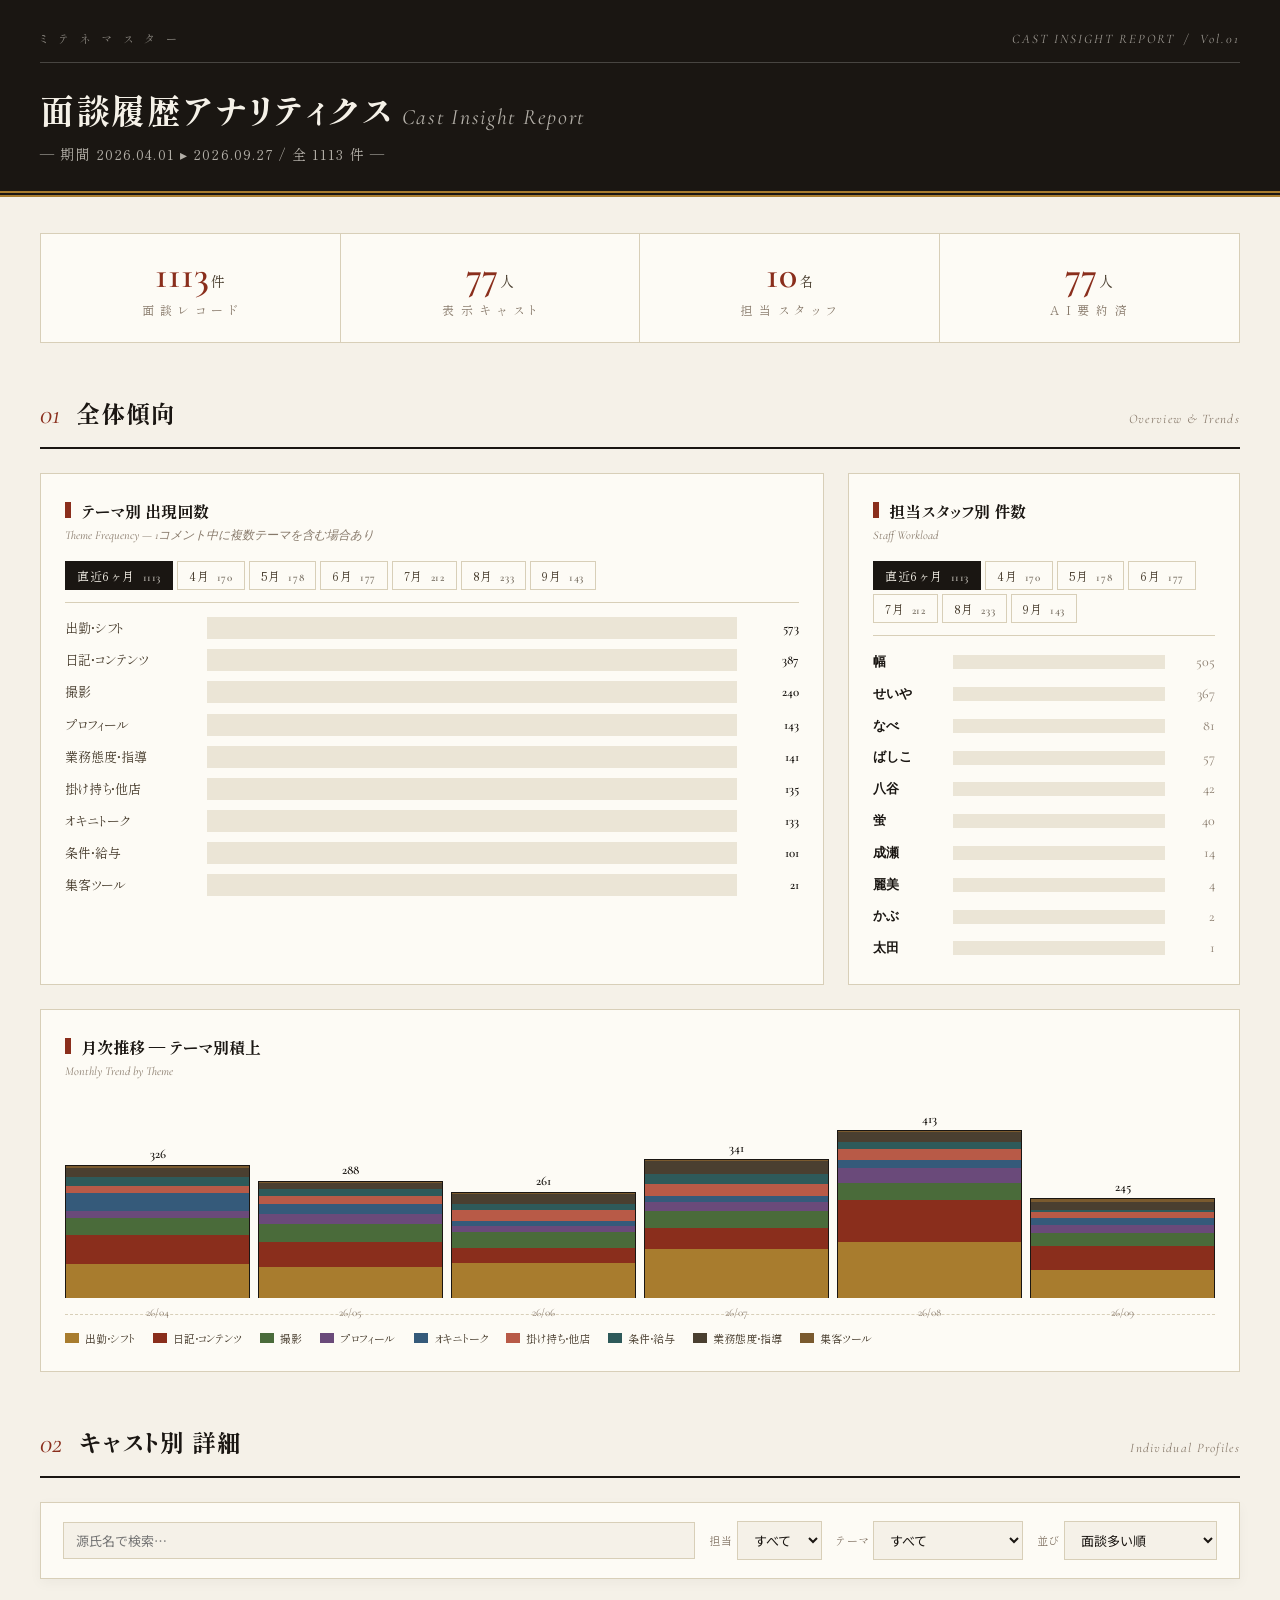
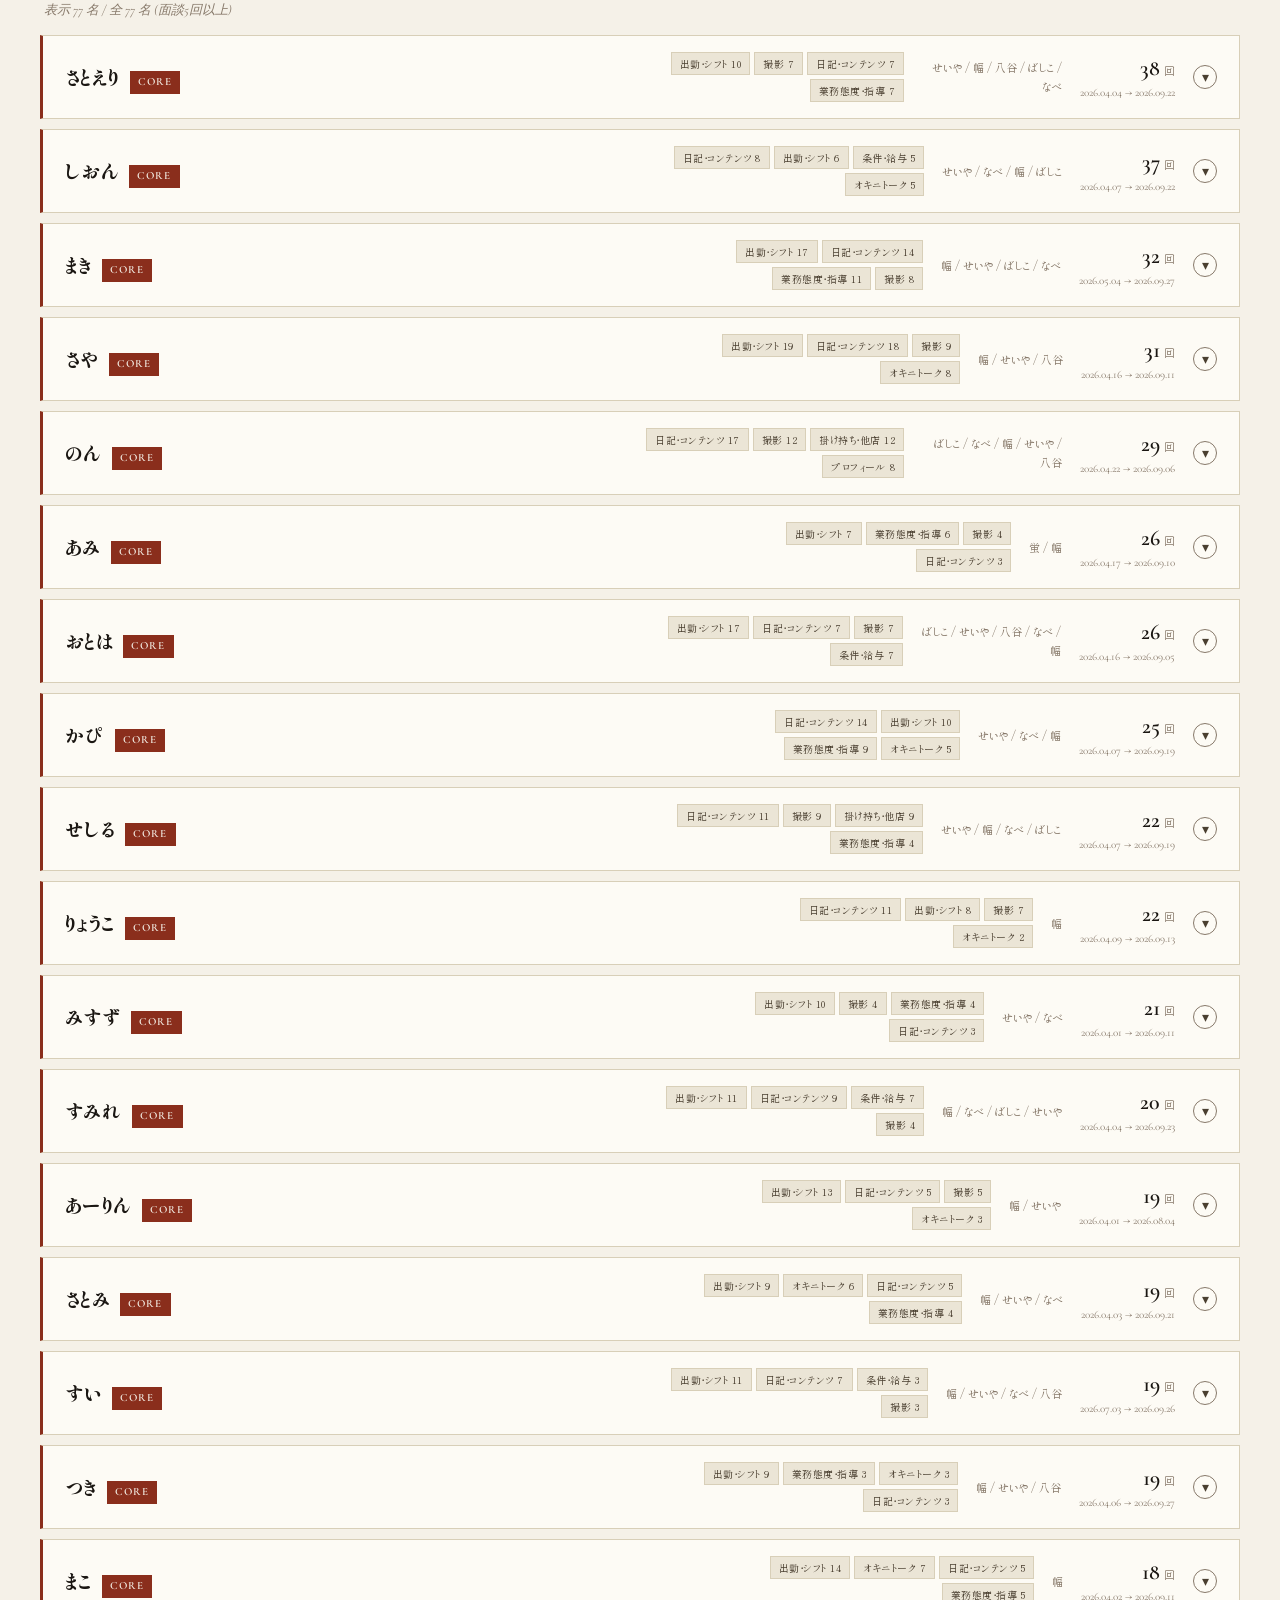
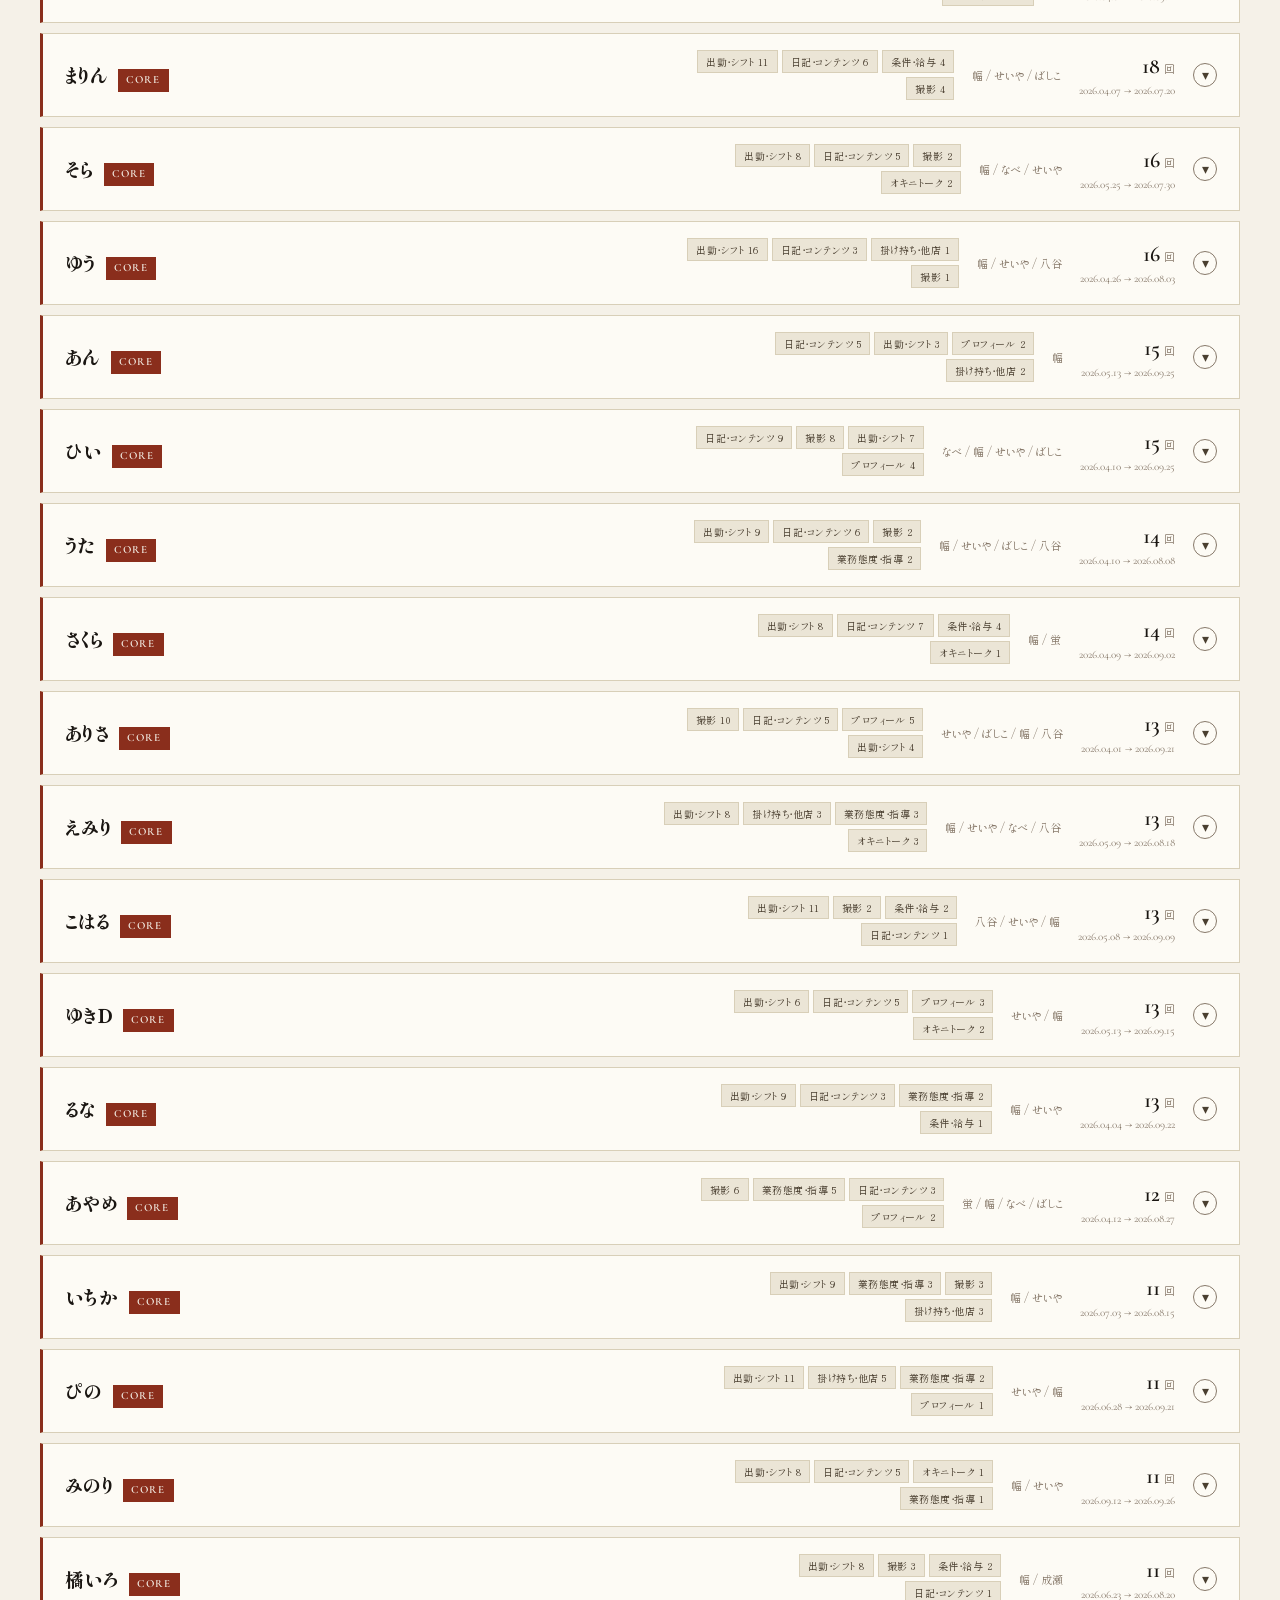
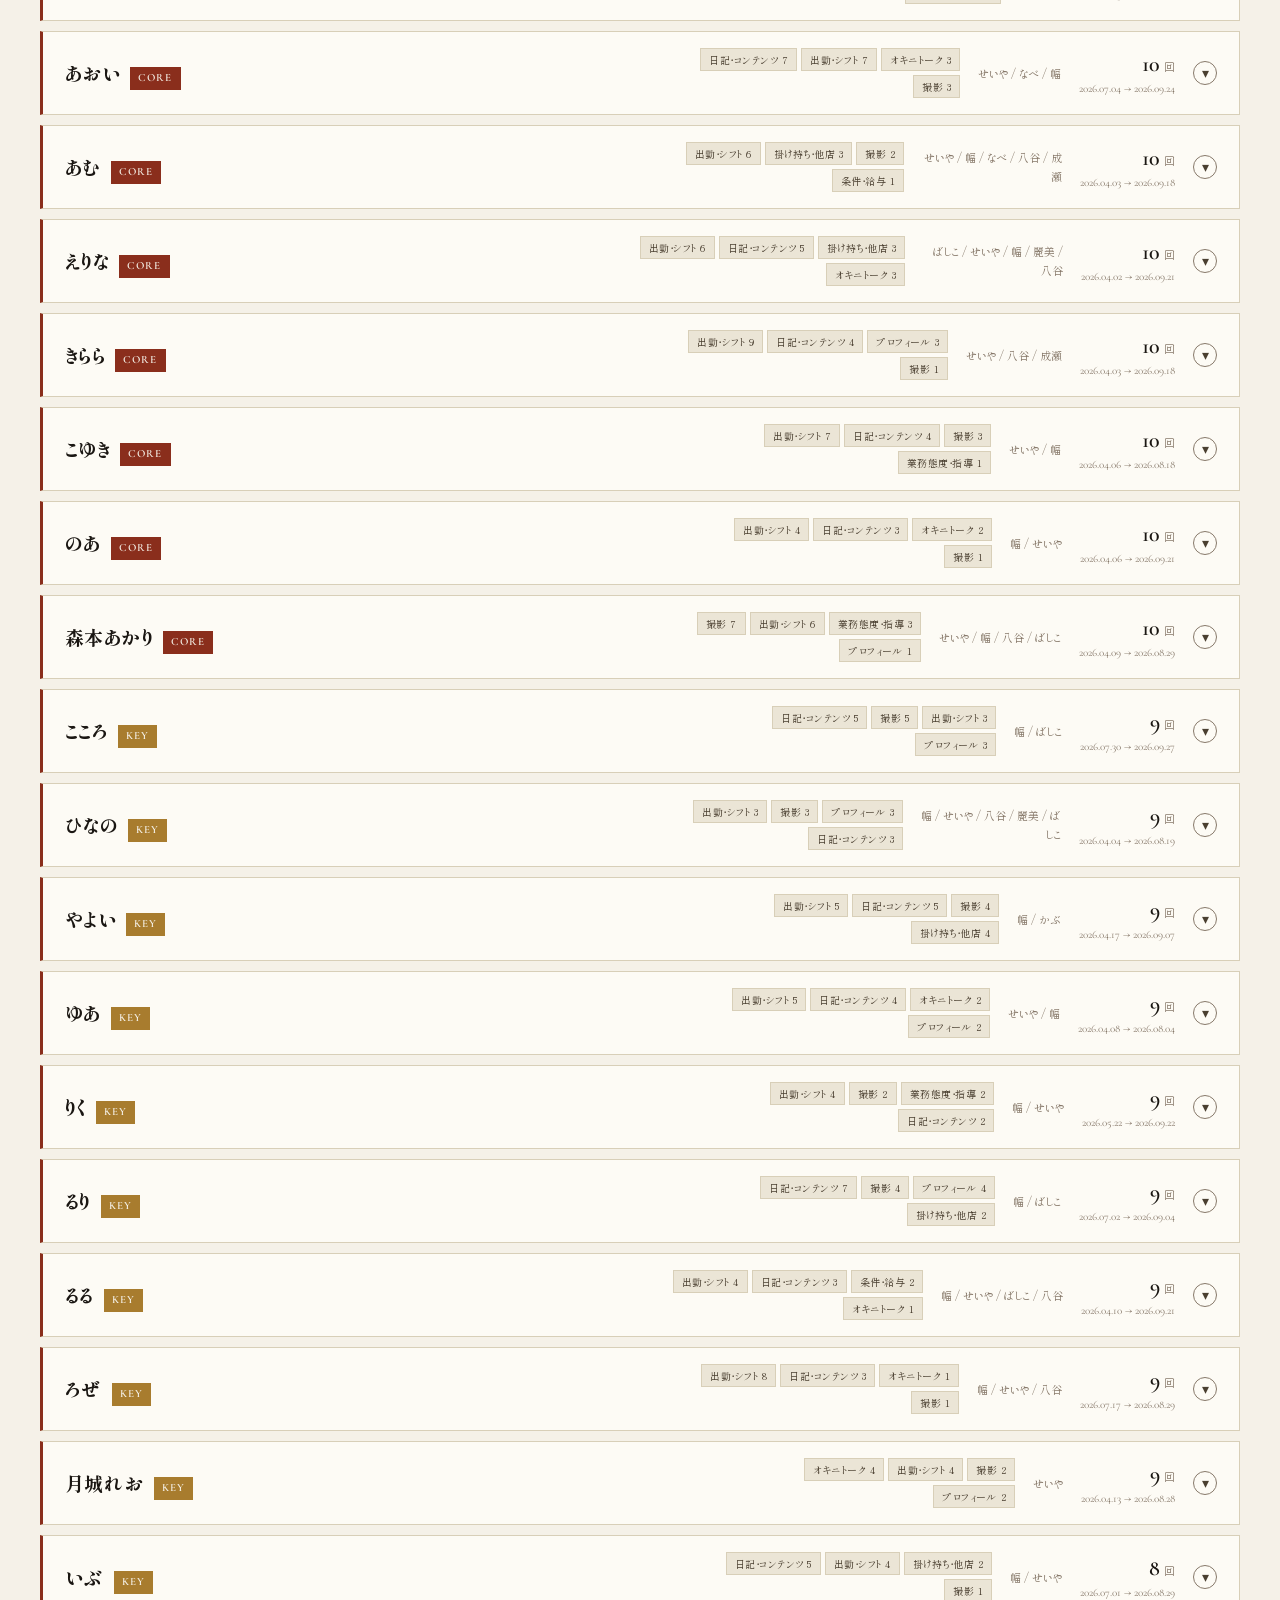
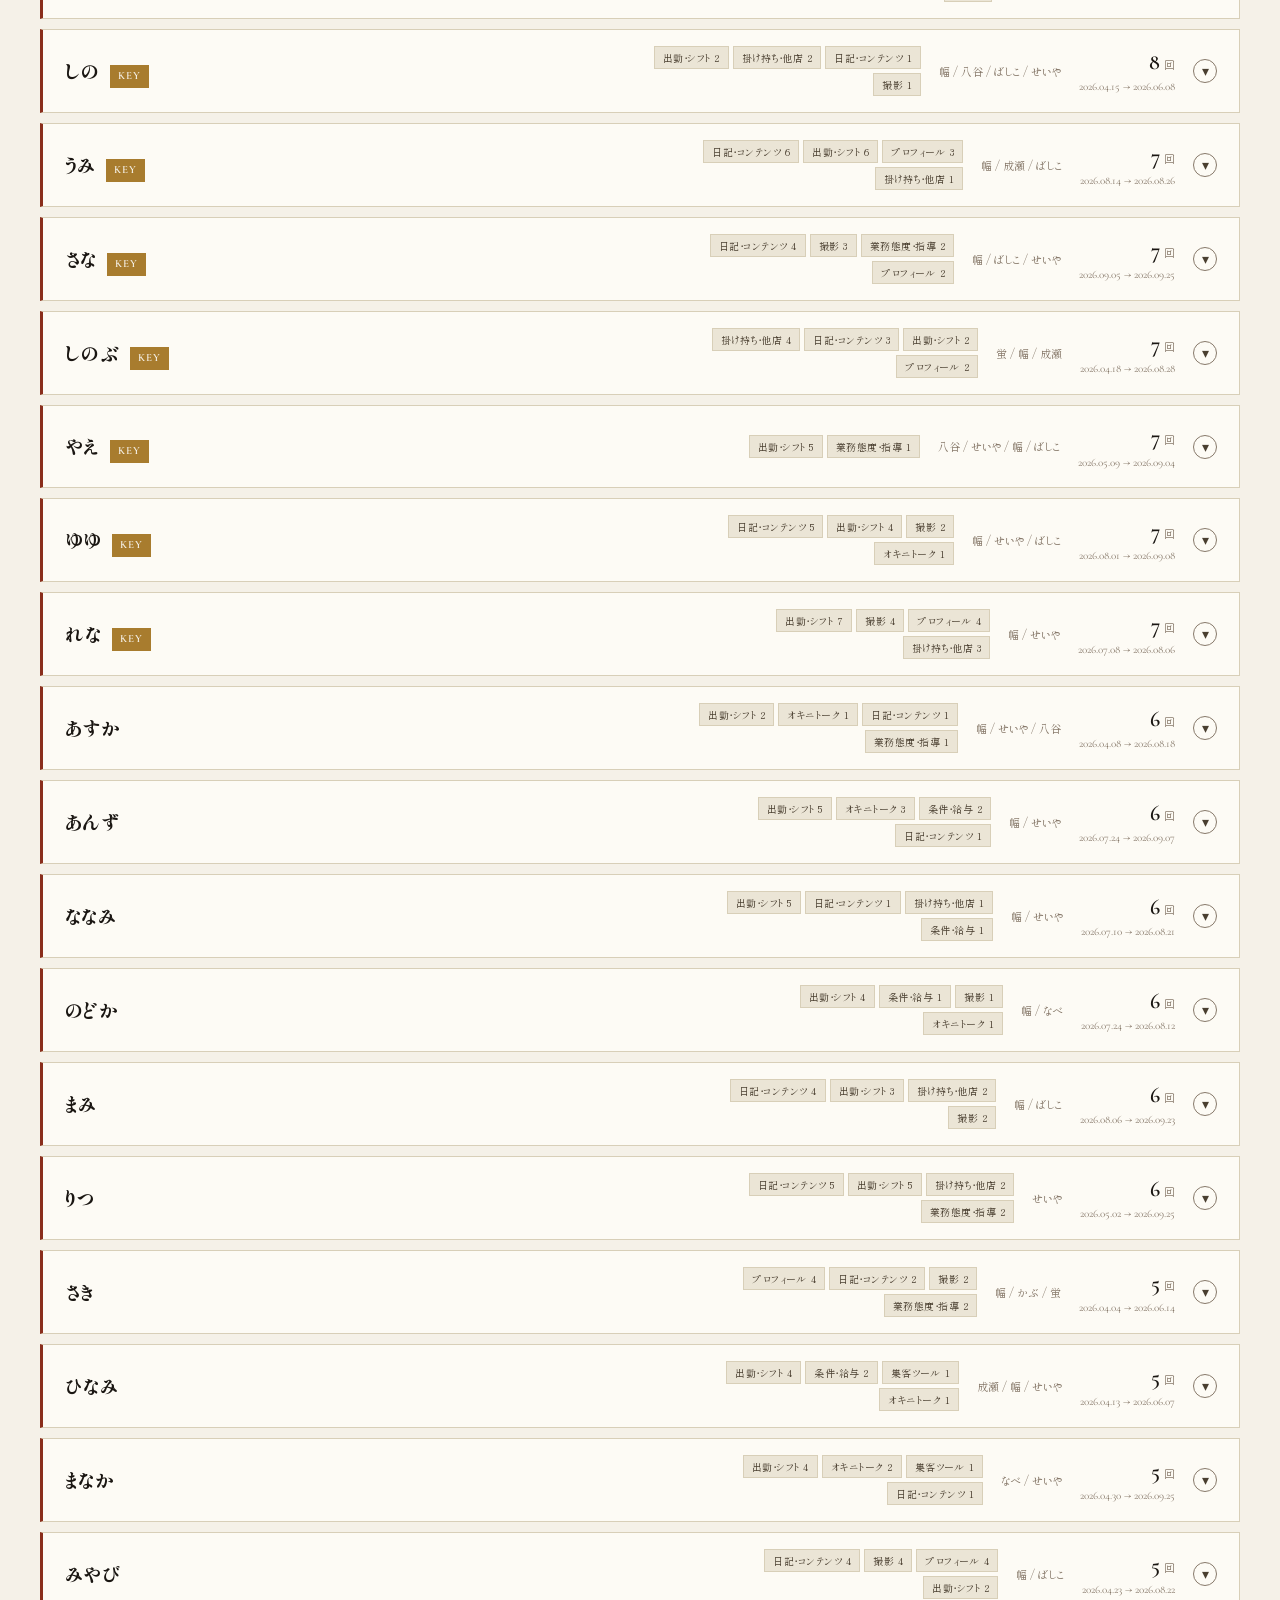
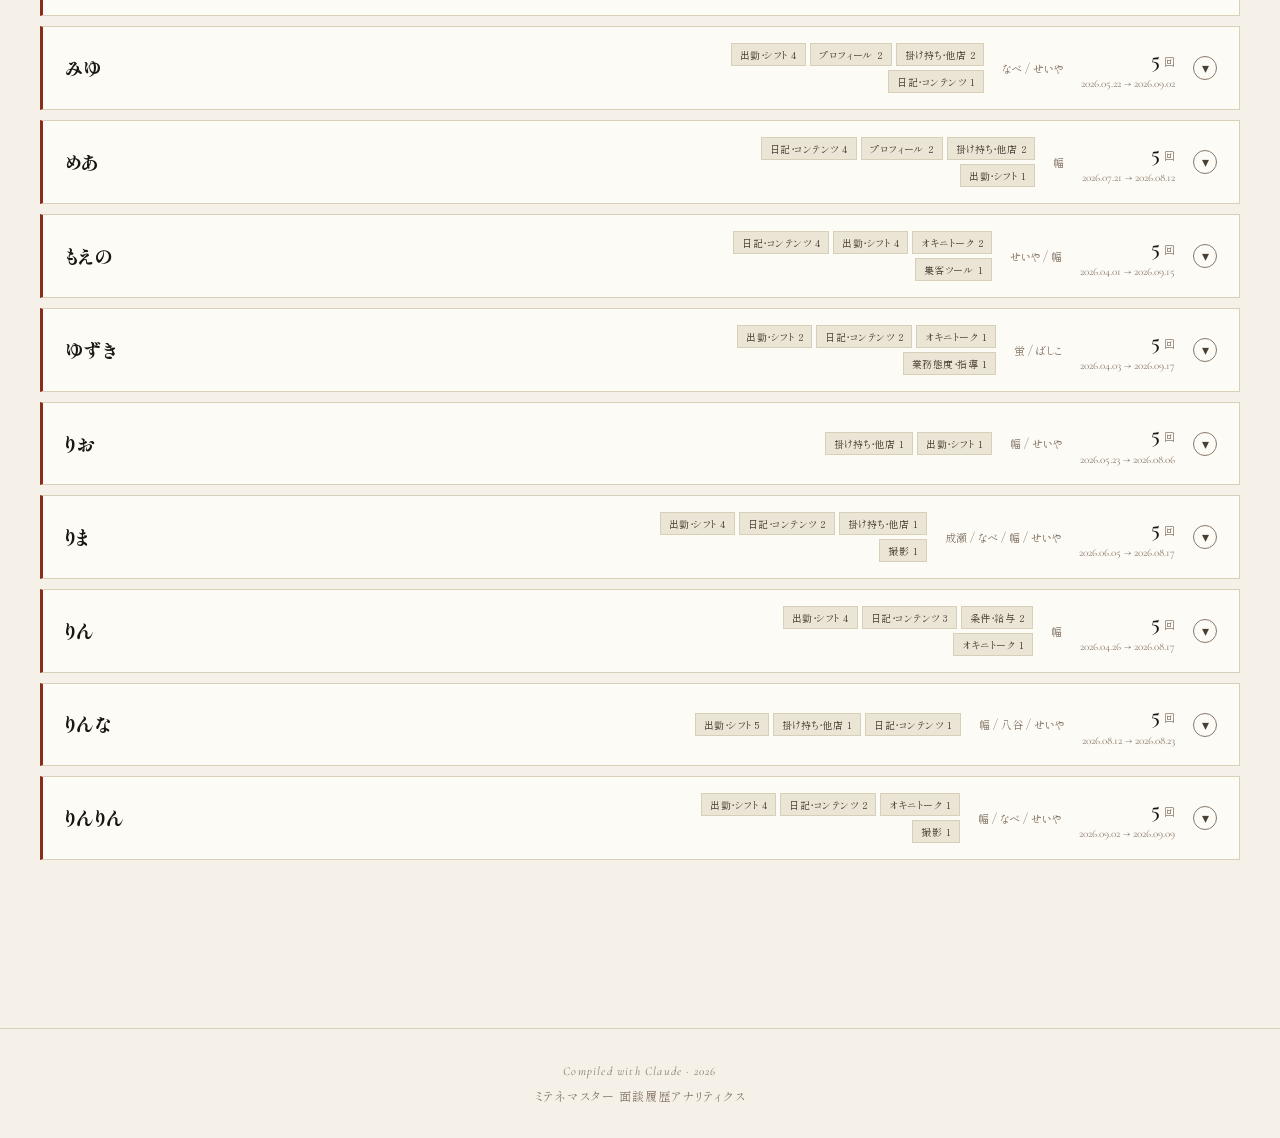
==== commit 2cf2fe51: "Add files via upload" ====
--- a/interview-analytics.html
+++ b/interview-analytics.html
@@ -913,7 +913,7 @@
   この辞書でコメントを多ラベル分類しています。更新時はこの辞書を使用してください。
   KW_DICT_JSON = {"集客ツール": ["キテネ", "ｷﾃﾈ", "ネット予約", "ﾈｯﾄ予約", "+10", "＋10", "パフォーマンスヘブン", "ヘブン", "マイヘブン"], "オキニトーク": ["オキニトーク", "ｵｷﾆﾄｰｸ", "自動承認", "ファースト", "一斉送信", "一括送信", "セカンドメッセージ", "みたよ", "見たよ", "ﾐﾀﾖ", "強制お気に入り", "強制オキニ"], "日記・コンテンツ": ["日記", "写メ日記", "動画", "限定", "鍵付き", "マイガール", "予約投稿", "フリーポス", "バナー", "内緒話", "ブログ", "ショート動画", "声日記", "声入り", "テロップ", "口コミ", "コンテンツ", "ニュース"], "出勤・シフト": ["出勤", "シフト", "当欠", "勤怠", "受付", "出勤アラート", "先行予約", "早退", "待機", "自宅待機", "週3", "週4", "週5", "週6", "ロング", "保証", "トータル", "万保証", "最高キャスト"], "撮影": ["撮影", "パネル撮影", "グラビア", "大二郎", "小橋", "ばしこ", "ロケ", "スタジオ", "加工", "セットサロン", "YouTube", "撮っ", "撮る", "撮り"], "プロフィール": ["プロフィール", "パネル", "髪色", "顔出し", "目出し", "目だし", "源氏名", "名前変更", "PF", "写真", "写メ", "下着", "ビジュ"], "掛け持ち・他店": ["掛け持ち", "掛持ち", "他店", "アネキャン", "アネ", "しずく", "レミスパ", "出稼ぎ", "移籍", "引き抜き", "アバンス"], "条件・給与": ["給料", "給与", "条件", "バック", "フルバック", "報酬", "単価", "料金", "昇給", "昇格", "フルパック"], "業務態度・指導": ["モチベ", "やる気", "メンヘラ", "病ん", "病む", "注意", "警告", "忠告", "指導", "引き止め", "引き留め", "不貞腐"]}
 ===== /辞書 ===== -->
-<script id="data-blob" type="application/json">{"summary":{"total_records":1046,"total_casts":148,"period":{"start":"2026-03-02","end":"2026-08-04"},"themes":{"出勤・シフト":538,"日記・コンテンツ":318,"撮影":230,"プロフィール":137,"オキニトーク":135,"掛け持ち・他店":129,"条件・給与":114,"業務態度・指導":132,"集客ツール":16},"staffs":{"幅":475,"せいや":346,"なべ":81,"蛍":50,"ばしこ":44,"八谷":37,"成瀬":7,"かぶ":5,"太田":1},"monthly":{"2026-03":{"出勤・シフト":109,"日記・コンテンツ":67,"撮影":37,"プロフィール":31,"オキニトーク":17,"掛け持ち・他店":26,"条件・給与":24,"業務態度・指導":18,"集客ツール":4},"2026-04":{"出勤・シフト":95,"日記・コンテンツ":74,"撮影":44,"プロフィール":22,"オキニトーク":50,"掛け持ち・他店":20,"条件・給与":24,"業務態度・指導":26,"集客ツール":5},"2026-05":{"出勤・シフト":90,"日記・コンテンツ":72,"撮影":50,"プロフィール":33,"オキニトーク":30,"掛け持ち・他店":24,"条件・給与":20,"業務態度・指導":20,"集客ツール":3},"2026-06":{"出勤・シフト":90,"日記・コンテンツ":42,"撮影":47,"プロフィール":21,"オキニトーク":13,"掛け持ち・他店":28,"条件・給与":17,"業務態度・指導":31,"集客ツール":2},"2026-07":{"出勤・シフト":129,"日記・コンテンツ":55,"撮影":49,"プロフィール":28,"オキニトーク":18,"掛け持ち・他店":30,"条件・給与":25,"業務態度・指導":34,"集客ツール":2},"2026-08":{"出勤・シフト":25,"日記・コンテンツ":8,"撮影":3,"プロフィール":2,"オキニトーク":7,"掛け持ち・他店":1,"条件・給与":4,"業務態度・指導":3,"集客ツール":0}},"count_distribution":{"1":30,"2":17,"3":17,"4":20,"5":6,"6":3,"7":6,"8":5,"9":3,"10":3,"11":3,"12":6,"13":5,"14":2,"15":2,"16":3,"17":2,"18":3,"20":2,"21":1,"22":2,"23":1,"24":1,"25":1,"27":1,"30":1,"32":1,"34":1},"untagged_records":154,"monthly_staff":{"2026-03":{"幅":95,"せいや":47,"蛍":15,"なべ":11,"ばしこ":10,"八谷":5,"かぶ":3,"成瀬":2},"2026-04":{"幅":89,"せいや":64,"蛍":16,"ばしこ":9,"なべ":8,"成瀬":1,"かぶ":1},"2026-05":{"幅":90,"せいや":63,"八谷":16,"なべ":15,"ばしこ":14,"蛍":8,"成瀬":1,"太田":1},"2026-06":{"幅":89,"せいや":68,"なべ":23,"蛍":8,"八谷":3,"成瀬":2,"ばしこ":2},"2026-07":{"幅":96,"せいや":90,"なべ":23,"八谷":11,"ばしこ":8,"かぶ":1,"成瀬":1,"蛍":1},"2026-08":{"幅":16,"せいや":14,"蛍":2,"八谷":2,"ばしこ":1,"なべ":1}},"monthly_total":{"2026-03":188,"2026-04":188,"2026-05":208,"2026-06":195,"2026-07":231,"2026-08":36},"display_count":64,"themes_order":["出勤・シフト","日記・コンテンツ","撮影","プロフィール","オキニトーク","掛け持ち・他店","条件・給与","業務態度・指導","集客ツール"],"months":["2026-03","2026-04","2026-05","2026-06","2026-07","2026-08"],"monthly_chart":[{"month":"2026-03","total":333,"出勤・シフト":109,"日記・コンテンツ":67,"撮影":37,"プロフィール":31,"オキニトーク":17,"掛け持ち・他店":26,"条件・給与":24,"業務態度・指導":18,"集客ツール":4},{"month":"2026-04","total":360,"出勤・シフト":95,"日記・コンテンツ":74,"撮影":44,"プロフィール":22,"オキニトーク":50,"掛け持ち・他店":20,"条件・給与":24,"業務態度・指導":26,"集客ツール":5},{"month":"2026-05","total":342,"出勤・シフト":90,"日記・コンテンツ":72,"撮影":50,"プロフィール":33,"オキニトーク":30,"掛け持ち・他店":24,"条件・給与":20,"業務態度・指導":20,"集客ツール":3},{"month":"2026-06","total":291,"出勤・シフト":90,"日記・コンテンツ":42,"撮影":47,"プロフィール":21,"オキニトーク":13,"掛け持ち・他店":28,"条件・給与":17,"業務態度・指導":31,"集客ツール":2},{"month":"2026-07","total":370,"出勤・シフト":129,"日記・コンテンツ":55,"撮影":49,"プロフィール":28,"オキニトーク":18,"掛け持ち・他店":30,"条件・給与":25,"業務態度・指導":34,"集客ツール":2},{"month":"2026-08","total":53,"出勤・シフト":25,"日記・コンテンツ":8,"撮影":3,"プロフィール":2,"オキニトーク":7,"掛け持ち・他店":1,"条件・給与":4,"業務態度・指導":3,"集客ツール":0}]},"casts":[{"name":"さとえり","count":34,"staffs":["幅","なべ","ばしこ","せいや","八谷"],"themes":{"日記・コンテンツ":11,"出勤・シフト":10,"撮影":9,"条件・給与":5,"プロフィール":2,"業務態度・指導":5,"オキニトーク":2,"掛け持ち・他店":2},"first_date":"2026-03-02","last_date":"2026-08-02","meetings":[{"date":"2026-03-02","staff":"幅","comment":"引き続き12時間受付フルバックを付けて行く代わりに、姫デコブーストを毎度月末までに44000円を初めていく、マイガールが2000人超えるまで来たので、日記マイガール限定を更新していくように、撮影の日程などの段取り","themes":["日記・コンテンツ","出勤・シフト","撮影","条件・給与"]},{"date":"2026-03-09","staff":"なべ","comment":"春撮影と合わせて日記用の撮影。\n日記の写真が偏ってきているが、写メ用もスマホで撮るのが嫌らしいので大二郎撮影の回数を増やす。\n16日にグラビアと鍵大二郎撮影。←ここでも写メ用に使える用多めに撮影","themes":["日記・コンテンツ","撮影","プロフィール"]},{"date":"2026-03-09","staff":"ばしこ","comment":"前回編集した25本ほどの動画のうち、使ってほしくない内容のものが多々あった模様。\n1度もらった素材を本人と直で相談し再編集予定","themes":["日記・コンテンツ"]},{"date":"2026-03-11","staff":"せいや","comment":"給料もモチベも下がっていてラーメンって言ってたので連れて行った。さわりなので細かいことはまだ詰めてないが、二人三脚で頑張っていこうと、撮影等楽しみにしたりと前向きな部分もあるので定期的に顔合わせて","themes":["撮影","条件・給与","業務態度・指導"]},{"date":"2026-03-19","staff":"せいや","comment":"やっと動画もらった。こちらで1日一本ずつ上げていく。オキニトークも一斉送信したので返信の旨伝え。マルチタスクがダメなので順に潰していく、一段落したら次はX。\n膀胱炎らしく病院行かせるもしくは付き添い頼まれてる。売上の基盤を作れるようにここを重点的に接していく","themes":["オキニトーク","日記・コンテンツ"]},{"date":"2026-04-04","staff":"せいや","comment":"出勤アラート説明（作成済み）\n以前の最高キャスト合わせて\nテンプレートも教えた。\n\n生理前で気が立ってる。\n定期的に構ってれば〇\n生理明けにSNS開始と真面目トーク","themes":["出勤・シフト"]},{"date":"2026-04-08","staff":"せいや","comment":"仕事が電話の鳴りに比例し過ぎてるので、新規や履歴の薄いフリーに宣伝とリピートを兼ねて行ってもらってると説明しフォロー。\n生理明けにSNSとアイドル系ではなくセクシー系のダンス撮影を組むつもり、疎かになると良いことないのでもう少し頻度上げて見ていく","themes":["撮影"]},{"date":"2026-04-13","staff":"せいや","comment":"日記の効率化のススメ\n通勤時とランチタイム時のアクセスの集中を伝え予約投稿するように","themes":["日記・コンテンツ"]},{"date":"2026-04-17","staff":"せいや","comment":"ヘラってるのでフォロー。\n店側から見て接客のギャップが良い意味であるので、自信をもってやること。日記について盛れた写真の日常系をあげれているので、軸として日常→時折ドエロの形で行うよう指示。エロ売り→接客ではなく、接客でエロいギャップを大きく見せれるように。","themes":["日記・コンテンツ","プロフィール"]},{"date":"2026-04-23","staff":"幅","comment":"5/8日金　夜ガイYouTube撮影の提案\nオッケーとの事で、チャンネルを送ってみといてもらう　新規客獲得のチャンスを活かすように！","themes":["撮影"]},{"date":"2026-05-03","staff":"せいや","comment":"夜ガイの日程は確定済み。\nメンタルがーと連絡来るが会えば真面目にやってるのは伝わる。引き続き定期的に","themes":[]},{"date":"2026-05-10","staff":"八谷","comment":"今日もひたすら中日ドラゴンズの野球の話。ドラゴンズが連勝中でテンション高め（笑）","themes":[]},{"date":"2026-05-11","staff":"せいや","comment":"休みと伝えても連絡が来るので\nアネキャンも最高キャストと出勤アラート作って力入れて収入安定させるように伝え","themes":["出勤・シフト","掛け持ち・他店"]},{"date":"2026-05-18","staff":"せいや","comment":"昼に不安を抱きながらも本指名を返せてる実感もある。SNSの活用を促進。\n最近では1番真面目かつ力があるので、新商材も充てていく。","themes":[]},{"date":"2026-05-19","staff":"ばしこ","comment":"TikTokやYouTubeなどお店関連のコンテンツでてみたいとは言っていたが、いざ日程の話に足重め。\n無理強いはしない。適度に本人にまた振り。\nさとえりが動画でも露出できるならデカい。","themes":["日記・コンテンツ","撮影"]},{"date":"2026-05-21","staff":"せいや","comment":"客層にメンヘラが増えて来て相談あり。しっかり仕事してる故と伝え、密に連絡とりながらフォロー。本日の夜中に電話してと伝えスーパーミテネ説明予定","themes":["業務態度・指導"]},{"date":"2026-05-21","staff":"せいや","comment":"スーパーミテネ説明。説明しながら特典が無いと客に特別感が無いと思ったり","themes":[]},{"date":"2026-05-23","staff":"せいや","comment":"スーパーミテネ忘れてたので促し。\n体調悪そう、休み提案するが鬼出勤すぎる","themes":["出勤・シフト"]},{"date":"2026-05-25","staff":"なべ","comment":"メンケアして～とのことで色々話聞いてすき家一緒に食べたら復活した様子。\n\nやんわり条件についても触れていて12時間じゃない出勤も作りたそうだったので10時間の条件を作ってあげてもいいのかな？とは思いました。","themes":["出勤・シフト","条件・給与"]},{"date":"2026-05-28","staff":"幅","comment":"出勤もしっかり出してもらってるが、出勤時間12時間が出れない時のバックアップを相談があったため、せいやと相談して10時間を追加","themes":["出勤・シフト","条件・給与"]},{"date":"2026-06-04","staff":"せいや","comment":"シフトについて相談あり。対面の方が効果的なので週末のこちらのフリー時間に成績表踏まえ面談予定","themes":["出勤・シフト"]},{"date":"2026-06-08","staff":"せいや","comment":"考え込んでて迷走期","themes":[]},{"date":"2026-06-13","staff":"なべ","comment":"2時間くらい隣に居ながらお仕事の話といつもの他愛のない話。\n\n日記どうしたらもっと良くなる？とのことだったので回数や内容は問題ないから、動画を増やすのと、アクセス順を見ながら上位に来ているのが下ネタのタイトルばかりだったためこれ系のタイトル増やそう～！で話しました。\n\n本指も増えてるけどガチ恋が多くて大変そう。","themes":["日記・コンテンツ"]},{"date":"2026-06-16","staff":"幅","comment":"予約と出勤人数に対してのドライバー数について早番の場合どおしても少なく案内が制限されることもあるなど、迎えからの説明　できうる限り対応することで納得","themes":["出勤・シフト"]},{"date":"2026-06-19","staff":"なべ","comment":"家で待機してると怠けるから事務所行きたいと連絡有で出勤ついでにお迎え。\n\nヒルトンの撮影セレクト、スーパーミテネの日記ネタ困ってたため提供、エロめタイトル集渡しました。","themes":["日記・コンテンツ","出勤・シフト","撮影"]},{"date":"2026-07-04","staff":"せいや","comment":"ブレ気味、社長会あるのでそこでも言ってみたらと、肯定しながら提案みたいなスタイルで接してる。人生迷路期\n幅さんに頑張ってるご褒美に海ロケ撮影とかありかも","themes":["撮影"]},{"date":"2026-07-11","staff":"なべ","comment":"社長との食事会で割と元気出たみたいで仕事へのモチベは下がらず👍\n\n内心一人が寂しそうだが現状維持でみんなで構っていたら大丈夫そう！","themes":["業務態度・指導"]},{"date":"2026-07-17","staff":"幅","comment":"来週からの一人上げについて説明\nやっていく上で不具合があれば、また調整","themes":[]},{"date":"2026-07-21","staff":"せいや","comment":"アネの方の口コミが忘れがちなので三度通達。アネで獲れると給料の基盤ができるため怠らないことを再度伝え","themes":["日記・コンテンツ","掛け持ち・他店","条件・給与"]},{"date":"2026-07-23","staff":"せいや","comment":"Sミテネが抜けがちになってきており休日がしんどそうだったのでリフレッシュ兼ねて一旦外す方向で。なべちゃんにも相談したがやる気下降気味で何かしてあげたいが何がベストか","themes":["業務態度・指導"]},{"date":"2026-07-24","staff":"なべ","comment":"じゃぱんのグラビアと潜入動画同行。\n\nSミテネの件は真面目な性格が故何あげたらいいか悩んでいる。定期的なネタ提供はしているがなんせ真面目。オキニトークや日記も休みもやっていて一旦ワーっとなった感じっぽそう。\nSミテネでも使いたいから濡れ撮影＆撮影オプション風のエロめ動画を近日撮影予定。\n\n6月走りすぎたので7月は少しセーブして8月から頑張るとは言っていたのであまり急かさず様子見👀","themes":["オキニトーク","日記・コンテンツ","撮影"]},{"date":"2026-07-25","staff":"せいや","comment":"メンタルブレブレ。\nれおとメシ行ってそこでの話で病み\nしおんからXのDMで3P云々の話で追い打ち。\n他の女と絡ませたらダメ","themes":[]},{"date":"2026-07-28","staff":"なべ","comment":"再度彼とは復縁が無いと痛感して激病み中。モチベも楽しみもなくずっと病んでいる。\n昼職探したりしてるそう。本気ではないと思うけど。","themes":["業務態度・指導"]},{"date":"2026-08-02","staff":"なべ","comment":"謎の体調不良で病院で検査した結果、学生時代になった朝貧血や吐き気が起こる病気が再発してるかもとのこと。点滴と薬で様子見。出勤時間変更も検討中。\n\n風呂やベッドからの起き上がりが危険らしいので休憩しながらやるように言ったが、フルが無くなること気にしてたので続いた場合30分とかインターバル取れたら取って上げて欲しいです。\n\n予約飛ばさない精神は変わらない🔥","themes":["出勤・シフト"]}],"ai_summary":{"headline":"8月に持病の再発疑いで体調が最優先、それでも予約は飛ばさない","themes":["体調・メンタルの最優先ケア","撮影で立て直し","条件の柔軟化"],"challenges":"8/2に体調不良で受診し、学生時代の貧血・吐き気の持病が再発している可能性。点滴と薬で様子見中で、風呂やベッドからの起き上がりが危険なため出勤時間の変更も検討。7月末は恋愛の破局で激病みし昼職を探すほど落ちていた。フルが無くなるのを気にするので、続いた時は30分でもインターバルを取らせたい。","progress":"6月に走りすぎた反動で7月はセーブ、本人は8月から立て直す意向。負荷を見てSミテネを一旦外し一人上げへ移行。撮影は継続で、じゃぱんのグラビア・潜入動画に加え濡れ撮影＋撮影オプション風のエロめ動画を近日予定。日記は下ネタ寄りのタイトルがアクセス上位のためその系統を増やす方向。","approach":"せいや・なべ・幅で密に構い、真面目すぎて抱え込むタイプなので日記ネタを定期提供しつつガス抜き。急かさず様子見が基本。アネキャンの口コミが忘れがちなので継続して通達。"}},{"name":"しおん","count":32,"staffs":["なべ","幅","せいや","ばしこ"],"themes":{"日記・コンテンツ":9,"出勤・シフト":8,"条件・給与":6,"掛け持ち・他店":4,"オキニトーク":3,"業務態度・指導":4,"撮影":3,"プロフィール":2},"first_date":"2026-03-09","last_date":"2026-07-31","meetings":[{"date":"2026-03-09","staff":"なべ","comment":"日記をやって貰えるのはありがたいけど本指からいちいち日記についてLINEが来てしまうと相談がありました。\n休みの日は1本程度無難な次回いつ出勤、出勤時は次回何時など差し当たりない物でしおんちゃんのカラーをそのまま使って手書きサポートすることになりました。","themes":["日記・コンテンツ","出勤・シフト"]},{"date":"2026-03-25","staff":"幅","comment":"出勤アラート、最高キャスト、テンプレートに保存して定期的にアップするように説明\nインバウンドyoyasobi　貸し切りの料金を考えて決まり次第　参考に設定","themes":["出勤・シフト","条件・給与"]},{"date":"2026-03-28","staff":"幅","comment":"鶴舞3Pの拾いで、日記にインスタ風のテロップを入れて、ストーリーを持たせていくのも良きの提案　出勤アラート・最高キャストがまだ上がってないので、アップお願い","themes":["日記・コンテンツ","出勤・シフト"]},{"date":"2026-04-07","staff":"せいや","comment":"せしるフォローがてら久しぶりに時間取れた\nしおんちゃんもアネキャンの並びに不満を持っているそう。せしるが暴走して10時間フルバックとか目の前で言った怒\n周りからよく相談されるが自身の収入が落ちてないので困る時がある。しおんちゃんも奥底では周りの努力が足りないと思ってそう。","themes":["掛け持ち・他店","条件・給与"]},{"date":"2026-04-15","staff":"せいや","comment":"オキニトークでの姫予約について説明。文言残したスクショを推奨","themes":["オキニトーク"]},{"date":"2026-04-17","staff":"せいや","comment":"先行予約説明。\n色々話すが、顔見知りのキャストの捌け口になっているので定期的にフォロー","themes":["出勤・シフト"]},{"date":"2026-05-06","staff":"なべ","comment":"さとみの件はやっぱりファミマの店長に聞いたとのこと。インスタに書いていた内容と同じ内容を自ら話してきました。\n\n幅さんが店長にさとみとまた遊んでやってくださいと言ったと勘違いしている様子だったので、幅さんは店使ってることは知ってるけどしおんちゃんの本指って知らないと思うから、またサービスするので店使ってくださいっていう意味だと思うよと被せてます。\nそこが一番納得いかなかったと言ってたので皆さん何か言われたら合わせて貰えれたらと。\n\n売上があるのはわかる、でも店が許したことを腑に落ちてない様子だった。\nファミマの店長が大事にしないと言ったからこちらも大事にしなかったんだとは思う。とは言っておきましたがなんだかんだ時間が解決するのかなという印象。","themes":[]},{"date":"2026-05-14","staff":"幅","comment":"ゴルフを始めるとの事で、のんと一緒にシュミレーションレッスンへ、移動中・昼食の際に日記の仕様が変わってることや、のんの事の相談で話しを聞く","themes":["日記・コンテンツ"]},{"date":"2026-05-20","staff":"幅","comment":"インフルエンサーレベルは高いが、新規獲得の伸び悩みに効果的と説明して、スーパーミテネの使用方法について説明","themes":[]},{"date":"2026-05-23","staff":"せいや","comment":"案内に出向き顔色伺いに。さとみの件をなべちゃんに愚痴っちゃったーとこちらにも。相当嫌いそう。呼ばれて知り合った訳でやや可哀想ではあるが、まぁ宥めて。1か月ぐらいストレスに考えていたが時間が解決に向いてそうではある。\n\nのんちゃんと打ちっぱなしに行くそうで本当に参戦してきそう","themes":[]},{"date":"2026-05-29","staff":"幅","comment":"スーパーミテネ継続、10，12時間共に\n120までフルバックに変更","themes":["条件・給与"]},{"date":"2026-06-01","staff":"幅","comment":"仕事終了後に、練習にて朝の営業について早くなるかも？の話しについて、お客様を早めの時間に誘導している会話から早め早めの予約や、移動中にもオキニトークを開く、5月の成績についての会話などから、アドバイス","themes":["オキニトーク"]},{"date":"2026-06-04","staff":"せいや","comment":"ゴルフのことで定期的に連絡あり。条件も追加したがこちらの意思も汲み取って働いてくれている。定期的に顔も合わせながら","themes":["条件・給与"]},{"date":"2026-06-05","staff":"幅","comment":"一週間まあまあ朝から深夜まで、スケジュールパンパンの中、練習に行きたいとの事で、話し\n5月は、目標150をクリア　月曜の出勤を増やして正解　暇なメンタルか、忙しい体力か、どちらが疲れるのが正解なのか？忙しい方を流れに乗っていく方の提案","themes":["出勤・シフト"]},{"date":"2026-06-16","staff":"幅","comment":"姫コンについて、エントリーと説明\n日記の内容やアクセスについて、質問があったため、傾向と動向を説明\nゴルフ練習は、仕事終了後続行するようです。","themes":["日記・コンテンツ"]},{"date":"2026-06-17","staff":"ばしこ","comment":"日記用の動画を編集。\n本人に送信済み","themes":["日記・コンテンツ"]},{"date":"2026-06-19","staff":"幅","comment":"身体の疲れなのか、メンタル的なものなのか、表情に疲れと曇りを感じる、こういう時は、要注意して最善の注意が必要","themes":["業務態度・指導"]},{"date":"2026-06-19","staff":"せいや","comment":"撮影はなんだかんだきそう\nアネキャン特指の相談、本人は6000円にしてでりどすと合わせたい認識。今月190万ほどの給与を目指しておりそっちのモチベはある。ガス抜きに話してきた","themes":["撮影","掛け持ち・他店","条件・給与","業務態度・指導"]},{"date":"2026-06-23","staff":"せいや","comment":"ロング客でブレ気味。話聞いてればガス抜きできるので積極的に顔合わせへ","themes":["出勤・シフト"]},{"date":"2026-06-24","staff":"幅","comment":"月200目標に、あと5日間で、50くらい1日10ペース　現状ランキングにも入って仕事へのモチベは高め　この目標をクリア出来れば7.8月と更に上がって来る為　リスト皆共有して1日10を意識して下さい。","themes":["業務態度・指導"]},{"date":"2026-06-27","staff":"なべ","comment":"インフルエンサーレベル確認\n着地予想81点で初のS達成見込み！\n\nマイガール増え幅が大きく限定日記の数との比例を実感中。","themes":["日記・コンテンツ"]},{"date":"2026-06-29","staff":"幅","comment":"インフルエンサー、月稼ぎなど意識高めで、\n案内の際に、来月の予定やロケ撮影希望などの話し打ち合わせ","themes":["撮影"]},{"date":"2026-07-01","staff":"幅","comment":"今月よりアネキャン特指5000円に変更\nバック60分15000円　本人にも変更連絡済","themes":["掛け持ち・他店","条件・給与"]},{"date":"2026-07-03","staff":"なべ","comment":"インフルエンサーレベルの振り返り\n\n来月90できたら目指す\n・オキニトーク相互　→メッセージの内容を変えて疑問形を入れて返信が来やすいようにする\nこちらもこまめに送信\n・出勤平均PV1500以上狙う　ともにランキングのUPも狙う\n\n本指名本数も過去最高でやり切った感！\n来月も頑張るぞでモチベ継続してそう","themes":["オキニトーク","出勤・シフト","業務態度・指導"]},{"date":"2026-07-06","staff":"なべ","comment":"アネキャンのみ日記こちらでアップ。\nでりどすのアクセスアップ注力しているのでその分でりどすで上げてもらう！\n\n＝早番の方へ＝\nせしる方式でどす上がらないようにどすのみアルバムに写真入れてません","themes":["日記・コンテンツ","プロフィール","掛け持ち・他店"]},{"date":"2026-07-14","staff":"ばしこ","comment":"写メ用写真・動画を栄で撮影、何箇所かまわり多めに撮れた。のんちゃんも一緒に来たので２人も撮りながら。","themes":["日記・コンテンツ","撮影","プロフィール"]},{"date":"2026-07-18","staff":"せいや","comment":"一人上げの説明済み。\nお昼が暇だと危惧していた","themes":[]},{"date":"2026-07-23","staff":"せいや","comment":"体調悪いとの連絡がLINEに残っていたので明日の様子を退勤時に問うと引っ越しに伴う連休もらうから頑張るとのこと。この天候なので無理せず一本目後に2時間休憩することを提案し明日は10時間シフトへ。\n\nフリテン行こうと言っていたのでリスト厚い時に声かけてみる","themes":["出勤・シフト"]},{"date":"2026-07-24","staff":"せいや","comment":"複数プレイでの愚痴が長文で。平日に機会作ろうで終わらせたが。。","themes":[]},{"date":"2026-07-28","staff":"なべ","comment":"IL80超えギリギリで相談LINE。本人は焦っているがなんだかんだ計算するといきそう。\n\n今月口コミが珍しく少ないので、チャットで履歴ある人に宣伝兼口コミ促す内容を送信。しおんちゃん自身も日記でアップ。","themes":["日記・コンテンツ"]},{"date":"2026-07-30","staff":"せいや","comment":"再度案内の仕組みを説明。納得したようだが","themes":[]},{"date":"2026-07-31","staff":"せいや","comment":"前回の件で送迎に出向いた。諸々話をして今月は売上過去一と上機嫌だったが、思い通りいかなかったさとえりとしほには不満気","themes":[]}],"ai_summary":{"headline":"7月は売上過去最高、インフルエンサーS到達を射程に入れた看板","themes":["インフルエンサーレベル","売上目標の更新","ガス抜き"],"challenges":"7月はILの着地が80ギリギリで本人が焦り、口コミも珍しく少なかった。複数プレイやロング客の愚痴が長文で届き、同僚（さとえり・しほ）が思い通りに動かないことへの不満も出ている。引っ越しと天候で体調を崩す場面も。","progress":"7月は売上過去一で上機嫌、6月末のIL着地予想は81点で初のS達成見込み。7/1からアネキャン特指を5000円へ変更（バック60分15000円）。アネの日記は店が代行してでりどすのアクセスに集中させ、チャットで履歴のある客に口コミを促す施策も実施。","approach":"幅・せいや・なべ体制。数字とランキングが原動力なので目標を共有して乗せ、愚痴は積極的に顔を合わせてガス抜き。体調が怪しい日は一本目後に休憩を挟む・10時間シフトに落とすなど無理をさせない。"}},{"name":"さな","count":30,"staffs":["せいや","なべ","幅","八谷","ばしこ"],"themes":{"出勤・シフト":18,"条件・給与":6,"撮影":6,"業務態度・指導":4,"集客ツール":1,"オキニトーク":5,"日記・コンテンツ":4,"掛け持ち・他店":1,"プロフィール":4},"first_date":"2026-03-03","last_date":"2026-08-03","meetings":[{"date":"2026-03-03","staff":"せいや","comment":"姫デコ継続。\n給料下げる予定だったが\n最後の優しさで3月ラストチャンス100H受付","themes":["出勤・シフト","条件・給与"]},{"date":"2026-03-09","staff":"なべ","comment":"24日大二郎アイコニック撮影予定。\n早朝枠が空いていたので大二郎が声をかけたら参加になりました。価格はでりどす価格20000円ですが、店で出す方向で。\n\n大二郎が個人でやってるやつだけどランキング頑張ってくれてから店から出すね！で口裏併せてください。最近10位割ってるのでそこでモチベにしてランキング上げさせれたらと。","themes":["撮影","業務態度・指導"]},{"date":"2026-03-10","staff":"せいや","comment":"マンジャロの副作用か、不正出血が止まらず悔しくて泣いてました。前向きではあるのでまたご飯とか挟みながらフォローしていく","themes":[]},{"date":"2026-03-23","staff":"幅","comment":"最高キャスト、出勤アラート（画像渡し済）、先行予約3週の説明済み\n幅、せいや","themes":["出勤・シフト"]},{"date":"2026-03-24","staff":"幅","comment":"最近、勤怠の悪さは、自分自身　理解してる\n事務所のそばに引っ越しして、自宅待機できれば休まずに出勤出来るからの話しで、今月4.生理あけ6日  計10間　10時間受付70万保証で、一気に引っ越し費用を作ったらと提案　明日撮影で、明後日出勤の際に、書類にサインして条件を決めようと話し","themes":["出勤・シフト","撮影","条件・給与"]},{"date":"2026-03-27","staff":"せいや","comment":"ネット予約の件について、一旦+10分は切った。付随価値を相談中（おそらく電マになる）\n\n給料下げたくないから後3日出勤頑張ってと伝えた、明日幅さんと3人で話し合える時間作って保証の件も話しましょうと終話。","themes":["集客ツール","出勤・シフト","条件・給与"]},{"date":"2026-04-01","staff":"せいや","comment":"条件報告LINEにて3月受付時間報告\n生理明けのシフトもOK、保証の話もするが散々行ってきたバックの話どうするか幅さんと相談。80時間で線を引く予定ではいる","themes":["出勤・シフト","条件・給与"]},{"date":"2026-04-03","staff":"せいや","comment":"幅さんと3者面談。10H受付x7万x10日間\nﾄｰﾀﾙ70万保証。\n\nどう見ても勤怠だけなので\nそこはせいやで密に連携して\n構っていくしかない。\n\n幅さんから\n続くようだと来月から見直しと警告済み\n今月は見直し見送りで、バック継続条件を月に80Hに緩和。\n\n事務所付近に引っ越し予定\n\n幅さんが叩き役せいやがフォロー役の絵図","themes":["出勤・シフト","条件・給与","業務態度・指導"]},{"date":"2026-04-07","staff":"幅","comment":"お気に入り登録に、オキニトークで一斉送信の文を作成して、GWの予定はいかがですか？など仕掛けていく提案","themes":["オキニトーク"]},{"date":"2026-04-13","staff":"せいや","comment":"膀胱炎は治ったそう。\nカメラの設定教えてもらった。復帰日で凝ったことは話さず、オキニトーク溜まってるよぐらい。そこ見ながら次回","themes":["オキニトーク"]},{"date":"2026-04-16","staff":"幅","comment":"前回途中上がり、本日も待機で帰らないようモチベーション上がるポジティブな考え方を色々提案","themes":["出勤・シフト","業務態度・指導"]},{"date":"2026-04-30","staff":"幅","comment":"定期的な、メンタルもあると思うので、そうなる前にケアできれば、具体的に色々な例をあげて話し　5月から出勤時間を遅くにずらすなど、対策も必要かも","themes":["出勤・シフト"]},{"date":"2026-05-07","staff":"幅","comment":"風邪をひいて声がかれ気味\nゴールデンウイークのピークを逃してしまったが、予約が入ってる時に休み・いざ出勤の際に予約が入ってこない・・・この流れは変えないといけない為、出勤時は日記の書き貯めをするなどして、とにかく待つ\n耐えれない時は、事務所でスタッフに声をかける事","themes":["日記・コンテンツ","出勤・シフト"]},{"date":"2026-05-08","staff":"幅","comment":"昨日、久々の出勤で声かけして、予約が入ってきた事もあり出勤時間完走、本日予約と予約の合間の日記を上げておくようアドバイス\nこれで、流れに乗っていければよいが\nしばらく注視する","themes":["日記・コンテンツ","出勤・シフト"]},{"date":"2026-05-11","staff":"八谷","comment":"膀胱炎で当欠。2日出勤してきたかと思えば、2日連続当欠。流れが悪いです(´;ω;｀)","themes":["出勤・シフト"]},{"date":"2026-05-14","staff":"せいや","comment":"やっぱりでりどすで売れたいと個人的に連絡。節々移籍が匂うがどうやって戻して行くか模索中、強いキャストが周りに増えて吉とでるか凶とでるか。","themes":["掛け持ち・他店"]},{"date":"2026-05-16","staff":"せいや","comment":"また頑張りますとのこと。暇嫌ならオキニトークと先行予約をメリットに先を潰していくように伝え","themes":["オキニトーク","出勤・シフト"]},{"date":"2026-05-19","staff":"ばしこ","comment":"本人より写メ撮影大量に受注。\n予定決めて撮影予定。","themes":["撮影","プロフィール"]},{"date":"2026-05-27","staff":"幅","comment":"未送信オキニトークや、折角返信きてるのに、取りこぼしてるなど上手く使えていないので、再度使用方法を説明","themes":["オキニトーク"]},{"date":"2026-05-28","staff":"幅","comment":"出勤の際に1本目が動けば繋がっていくので、個人日記にスタート割、予約はコチラを作成してテンプレートに入れて本人発信してもらう\nなべちゃん、成瀬と作成応援","themes":["日記・コンテンツ","出勤・シフト"]},{"date":"2026-05-28","staff":"ばしこ","comment":"スタジオにて写メ日記撮影。\n久しぶりの写メ撮影だったのでテンション高めでした。","themes":["日記・コンテンツ","撮影","プロフィール"]},{"date":"2026-06-07","staff":"せいや","comment":"直近真面目に出勤してる、明日よりスーパーミテネに起用で説明。ご機嫌でした。誕プレは物より飲みに連れってほしいそうで生理休暇中に連れて行きます。","themes":["出勤・シフト"]},{"date":"2026-06-20","staff":"幅","comment":"プライベートで恋愛モードでの悩みで出勤できてなかった⁈　6月後半7月と、しっかり働かないと！なべちゃん、せいやバックアップ","themes":["出勤・シフト","条件・給与"]},{"date":"2026-07-09","staff":"せいや","comment":"プライベートで参ってる感じはなさそう。膀胱炎の点滴で抗体落ちて諸々で今は風邪の治りかけとのこと。オキニトークが放置なので促してFメッセージ送りなおし代行。最高キャストもいずれランキングできるから今のうちに溜めときなよーで終話。\n誕生日祝いを次回の生理休暇でと","themes":["オキニトーク","出勤・シフト"]},{"date":"2026-07-13","staff":"なべ","comment":"夏写真セレクト、乳揺れ撮影\n近々新作のサルートを買う予定なので撮影組む＆濡れ髪撮影","themes":["撮影","プロフィール"]},{"date":"2026-07-14","staff":"せいや","comment":"飯会。恩売って情に響かせていくのが一番効くかな。ずっとたまたまと言っていたが事前予約は嫌いとポロリ。ただ暇しても帰る。社長との掛け合いを一歩引いて見てみたいが次回。翌月と言われたようで楽しみにしていた","themes":[]},{"date":"2026-07-14","staff":"ばしこ","comment":"写メ撮ってと連絡有り。\n意欲湧いてきてる模様なのでやる気あるうちに希望の日程にて。","themes":["撮影","プロフィール","業務態度・指導"]},{"date":"2026-07-18","staff":"せいや","comment":"一人上げ説明済み。来月ビアガーデンと言っていたのでじゃあ今から頑張るしかないねと","themes":[]},{"date":"2026-07-21","staff":"せいや","comment":"体調不良とのことだが真相は…\n\nSミテネ付与。今回はしつこいぐらい攻めてみる。金曜日のシフト追加","themes":["出勤・シフト"]},{"date":"2026-08-03","staff":"八谷","comment":"出勤確定からの土壇場で不正出血。先月も出勤予定の半分以上休み。","themes":["出勤・シフト"]}],"ai_summary":{"headline":"7〜8月は当欠が半数超え、情に響かせて繋ぎ止めている段階","themes":["勤怠の立て直し","体調フォロー","オキニ・日記の代行"],"challenges":"8/3は出勤確定からの土壇場で不正出血、7月も出勤予定の半分以上を休んでいる。膀胱炎の点滴で抗体が落ちて風邪をひくなど体調も連鎖。事前予約が嫌いで暇なら帰ってしまうため稼働が読みにくい。","progress":"7/21にSミテネを付与し今回はしつこいくらい攻める方針、金曜のシフトも追加。7月は夏写真・乳揺れ・濡れ髪と撮影意欲が戻り、放置されがちなオキニトークはファーストメッセージを送り直して代行。一人上げも説明済み。","approach":"幅が叩き役・せいやがフォロー役を継続。飯会や誕生日祝いで恩を売って情に響かせるのが一番効くという見立て。ビアガーデンなど本人の楽しみを目標に据えて出勤に繋げる。"}},{"name":"さや","count":27,"staffs":["幅","せいや","八谷"],"themes":{"出勤・シフト":17,"日記・コンテンツ":15,"掛け持ち・他店":2,"オキニトーク":8,"条件・給与":4,"撮影":8,"プロフィール":4},"first_date":"2026-04-16","last_date":"2026-07-31","meetings":[{"date":"2026-04-16","staff":"幅","comment":"キャバ1年半、メンエス2年弱、昼職は美容院で、週5働いてる　仕事終わり、休み利用して週4くらいの出勤予定　帰りのみ緑区七海までの送り必要だが、送りをつけても在籍させたいレベル","themes":["出勤・シフト"]},{"date":"2026-04-16","staff":"せいや","comment":"体入→入店、短時間で2本ついて一安心\n鳴海まで送迎。コミュ取れる子で昼と掛け持ちなのでレギュラー出勤は難しいがリピート返してきそう。張り付いて休日ロング出勤も取っていきたい。\n\n本指本指で教育していく\n\n日記の書き方、新天地デビュー用の動画こちらで請け負いで諸々説明。\n\n翌日と以降のシフトもらった","themes":["日記・コンテンツ","出勤・シフト","掛け持ち・他店"]},{"date":"2026-04-17","staff":"幅","comment":"日記、オキニトークの話しをしてあったが、時間が本当になさすぎて、こちらで全面バックアップ　なべちゃんに、テンプレート送ってもらい、キャラを作っていく。","themes":["オキニトーク","日記・コンテンツ","条件・給与"]},{"date":"2026-04-23","staff":"せいや","comment":"出勤告知等はこちらで受け持つため写真送ってください→翌日来てました！\n撮影のスケジュール組んでいち早く完売キャストへ","themes":["出勤・シフト","撮影","プロフィール"]},{"date":"2026-04-26","staff":"せいや","comment":"取り急ぎ直近の出勤は取った。強いので早く出勤日に撮影を","themes":["出勤・シフト","撮影"]},{"date":"2026-04-28","staff":"せいや","comment":"4/29撮影日程決まり、写メ日記用も大量に必要","themes":["日記・コンテンツ","撮影","プロフィール"]},{"date":"2026-05-01","staff":"幅","comment":"撮影データ渡し、オキニトークのピン留め・最高キャスト・出勤アラートのテンプレート作成　昼夜仕事の為声掛けて、体調面大丈夫か","themes":["オキニトーク","出勤・シフト","撮影"]},{"date":"2026-05-07","staff":"幅","comment":"美容師の仕事がワンパターンで飽きてきたなどネガティブな発言があった為、デリに集中するのもありかもね！のトーク日記のパターンを増やしていくよう提案","themes":["日記・コンテンツ"]},{"date":"2026-05-08","staff":"幅","comment":"アップで出したシフトを受付にするよう提案\n仕事に関しては、予約を自分で取るように、しっかり考えを持って取り組んでるよう\n日記の上がるタイミングを仕事終わりでなく、仕事始めに上がってくるよう予約投稿を提案","themes":["日記・コンテンツ","出勤・シフト"]},{"date":"2026-05-13","staff":"幅","comment":"5/18~24　強制お気に入りが入るので、マイガール限定日記の強化とオキニトークも強化するように連絡","themes":["オキニトーク","日記・コンテンツ"]},{"date":"2026-05-13","staff":"せいや","comment":"掛け持ちにしては鬼出勤なので体調や昼の確認したが表面方は問題なさそう。栄送りで恐らく飲みに行ってるので、だいぶ夜に傾いてるかなと。幅さんの前述があるように動向は注視していった方がいい。送れる機会が最近なかったのでどこかで時間作って","themes":["出勤・シフト","掛け持ち・他店"]},{"date":"2026-05-14","staff":"せいや","comment":"オキニトークの催促、返しが真面目なのでルーティーン化していくように\n口コミのお礼を新天地タグ付で投稿するように\n\n本日ロング出勤で稼ぎも安定的\n\nしつこいようだが後がラクだから今オキニトークや返信日記で再度基本を固めるよう帰宅時に伝え","themes":["オキニトーク","日記・コンテンツ","出勤・シフト"]},{"date":"2026-05-17","staff":"せいや","comment":"日記を見ると素材に困ってるのでコスプレ等で撮影を入れる提案。カメラマンもいるときに決める、出勤時間短いので撮影だけの日でもと提案","themes":["日記・コンテンツ","出勤・シフト","撮影"]},{"date":"2026-05-18","staff":"幅","comment":"本日18~24まで強制お気に入りが入るので、日記の強化とオキニトークのメッセージは、事務所から送るので、おおよそ700～1000人くらい増える中から新規の方を実稼ぎに変えていくために、オキニトーク・日記【鍵付き】をやっていくように説明","themes":["オキニトーク","日記・コンテンツ"]},{"date":"2026-05-22","staff":"せいや","comment":"無事撮影終了。鬼出勤だが印象よりも本指名率が低いように感じる。話の中で慣れてきて業務化してる感も少なからず。コンテンツ駆使してバックアップもしてるので、注視しながら今月の成績表出して6月の頭に面談","themes":["日記・コンテンツ","出勤・シフト","撮影","条件・給与"]},{"date":"2026-05-25","staff":"幅","comment":"本日リリースの予約はコチラについて、\n日記の文章への挿入やテンプレートでの出勤お知らせと出勤アラートをセットにして行くことを提案","themes":["日記・コンテンツ","出勤・シフト"]},{"date":"2026-06-01","staff":"せいや","comment":"本日よりSミテネ適用で幅さんと説明。仕事の関係もあり投稿間に合わないとのことで代行。明日から口酸っぱく","themes":[]},{"date":"2026-06-04","staff":"せいや","comment":"Sミテネは言わずともやるようになった。先日今日とオキニトーク催促。慢心が多少出てきているのでケツを叩きながら","themes":["オキニトーク"]},{"date":"2026-06-17","staff":"幅","comment":"5月の出勤が20日間ぐらいで、6月も20日間くらい出勤できそう　真面目にやっているので、6月に1000円アップの話し　昼職の方が上手くいってないので、休職期間を設けるよう上司から提案されたよう","themes":["出勤・シフト"]},{"date":"2026-06-23","staff":"せいや","comment":"お昼は8月いっぱいで退職予定。今すぐにも辞めたいが難航中とのこと。過労が見えるので出勤日記と次回日記をこちらで請け負いお礼日記と書けるときは書くように指示。オキニトークを重点的にやるように説明。休み時は短文エロ写メの日記で良いかと\n\n話し出すとさらけ出してくるので定期的に","themes":["オキニトーク","日記・コンテンツ","出勤・シフト","プロフィール"]},{"date":"2026-06-25","staff":"幅","comment":"昨日初めてのボウズで…だったが、急に入れたシフトだったからと自分で納得　7月の予定を早めに入れて予定を埋めてくようにだが、昼職の方がいまだ決着つかず本日は、仕事終わりに飲み🍺","themes":["出勤・シフト"]},{"date":"2026-07-02","staff":"せいや","comment":"送迎出向いて何気ない会話。\n昇給したし+αはまだいいがやることをしっかり消化していくように。","themes":["条件・給与"]},{"date":"2026-07-09","staff":"幅","comment":"本日出勤の後は女の子DAYの予定\n7月中盤のシフトを確認シフト出し","themes":["出勤・シフト"]},{"date":"2026-07-16","staff":"八谷","comment":"7/21に親知らず抜く予定。シフトは痛みが治まり次第。","themes":["出勤・シフト"]},{"date":"2026-07-18","staff":"せいや","comment":"最近暇だとの事。メモ見ている限り裏引きしまくってるがどういう方向に持っていくか。今まで雑気味だった日記やオキニトークの精度向上を伝え。撮影何か考える","themes":["オキニトーク","日記・コンテンツ","撮影"]},{"date":"2026-07-24","staff":"せいや","comment":"最近奮わず日記の回数はこなすようになってきた。だが短時間でまとめてあげるので予約投稿を駆使して、常に見られやすい状態を作ることが大事と伝え。\n顔出し加工より現場力があるのでおっぱいを自撮りでたくさん使っていくように提案。ハードな働き方をしているので寝てもいいからその中で最善の一手を尽くすようにと終話","themes":["日記・コンテンツ","撮影","プロフィール"]},{"date":"2026-07-31","staff":"幅","comment":"昼は携帯触れないし、美容院終わってから、そのまま出勤の為、出勤前に日記を書く事が出来ず、そのまま仕事の場合など日記回数がショートする　一旦自分で出来る範囲努力してもらい、出来ない時間こちらで、バックアップの提案　せいやも含めて話し","themes":["日記・コンテンツ","出勤・シフト","条件・給与"]}],"ai_summary":{"headline":"昼職を8月末で退職予定、量から質へ切り替える正念場","themes":["昼職からの完全移行","日記・オキニの精度向上","取りこぼしの管理"],"challenges":"昼は携帯を触れず美容院終わりでそのまま出勤するため、出勤前に日記が書けず回数がショートする。日記の回数はこなすようになったが短時間にまとめて投稿するため露出効率が悪い。7月は暇な時期が続き、メモ上は裏引きの動きも見えていて扱いに注意。","progress":"昼職は8月いっぱいで退職予定（本人は今すぐ辞めたいが難航中）。6月に1000円アップ、Sミテネは言わずともこなすように。7月は予約投稿で常に見られる状態を作ること、顔出し加工より現場力を活かした自撮りを増やすことを指示。書けない時間帯は店がバックアップする体制を7/31に再整理。","approach":"せいや・幅・八谷体制。話し出すとさらけ出すタイプなので送迎などで定期的に接触。ハードな働き方なので寝てもいいからその中で最善の一手を、というスタンスで追い込みすぎない。"}},{"name":"あーりん","count":25,"staffs":["幅","八谷","せいや"],"themes":{"オキニトーク":5,"日記・コンテンツ":7,"出勤・シフト":15,"集客ツール":1,"条件・給与":3,"撮影":5,"プロフィール":3,"業務態度・指導":3,"掛け持ち・他店":1},"first_date":"2026-03-05","last_date":"2026-08-04","meetings":[{"date":"2026-03-05","staff":"幅","comment":"今日で無事にクラッシーとグランドオペラ卒業しました！✨連絡あり","themes":[]},{"date":"2026-03-11","staff":"幅","comment":"ニュースが上がって、注目度が上がるので、日記、オキニトークをしっかりやっていくよう連絡済み","themes":["オキニトーク","日記・コンテンツ"]},{"date":"2026-03-12","staff":"八谷","comment":"カンジダ発症。\n性病疑惑で高熱も出たとのこと。\n検査結果が5日後に出るとのことで、それまで様子見。\nニュース期間なのにタイミングが・・・","themes":["日記・コンテンツ"]},{"date":"2026-03-16","staff":"幅","comment":"今週は、性病に引っかかってるのもあり、台湾へ旅行へ行く予定で、\n来週から、しっかり頑張ります！","themes":[]},{"date":"2026-03-25","staff":"幅","comment":"出勤アラート、早番出勤なので、特にアップ\n最高キャストもテンプレートに登録して定期的にアップ　オキニトークの増加キッチリ返信　本日オキニトークから来店","themes":["オキニトーク","出勤・シフト"]},{"date":"2026-03-28","staff":"幅","comment":"鶴舞3Pの迎えの際に、最高キャスト・出勤アラートが上がってないので、テンプレートに登録してアップするやり方を再度説明","themes":["出勤・シフト"]},{"date":"2026-04-01","staff":"幅","comment":"3月の保証トータル10H5万でクリアしたが、少し不安が残るため、10H4万トータル保証で継続ただし、遅番出勤も入れていく","themes":["出勤・シフト"]},{"date":"2026-04-04","staff":"幅","comment":"昨日初めての遅番で、すぐリピートがあった為、金曜以外に遅番の日を入れながら、様子見て行くのを提案、来週の予定を立てる\nGW絡みもあるから、時間など調整していきましょう","themes":[]},{"date":"2026-04-06","staff":"幅","comment":"オキニトークでの　やり取りで指名料について質問あり、通常のネット予約は、P指1000円\nGW先行予約を機にオキニトークからの予約にちいて、会議してまた、お知らせしますの返答\nまた、姫予約に関しては、何かないですか？","themes":["集客ツール","オキニトーク","出勤・シフト"]},{"date":"2026-04-10","staff":"幅","comment":"オキニトークから予約に繋がる事が多い\n本日もオキニトークからのお客様\n先行予約と絡めてを提案","themes":["オキニトーク","出勤・シフト"]},{"date":"2026-04-11","staff":"幅","comment":"タイマーが故障との事で新調\n口コミの返信が溜まってたので、返信するように、またアクセスが口コミ返信は、一番取れるので早めにと提案","themes":["日記・コンテンツ"]},{"date":"2026-04-22","staff":"幅","comment":"ゴールデンウィーク、昼職がない時は、スケジュール出し済み　現状オキニトークから実客が取れて来てる為、本人的にもオキニトークの重要性は、感じてる","themes":["オキニトーク"]},{"date":"2026-04-22","staff":"せいや","comment":"送迎中稼げるなら長時間待機で10万ぐらいという会話が出た。確かに頑張れるなら下地を作ってしまうのもアリだねと返答。ロングになれば条件も出せるが、幅さん主導で動いているので相談","themes":["出勤・シフト","条件・給与"]},{"date":"2026-05-02","staff":"幅","comment":"ゴールデンウイークの追加出勤について、相談　パネル変更希望もあり、撮影段取り\n仕事をつければ、リピート返してくるので、来月からのスーパーミテネの話しも提案","themes":["出勤・シフト","撮影","プロフィール"]},{"date":"2026-05-15","staff":"せいや","comment":"近況暇そうだがまだモチベはある。\n時間帯ややれることの相談があり、写メ日記の写真が使いまわしなのでコスプレで新たに撮影を組むことを提案。出勤日でえがちゃん要相談。動画が上がらないのは身バレ予防なので、静止画を加工しお礼日記等にマイガールで張っていくように。カンジダっぽいらしくて明日検査に行き報告を受ける予定。問題なければ木金土でシフト出してくるとのこと。指名数がしんどいがリピート率は高いのでフォローしながら突き抜けさせたい\n\nしおんちゃんとも仲良くしてるみたいなのでしおんに紹介特典なにか与えてあげておいた方いいかもしれない","themes":["日記・コンテンツ","出勤・シフト","撮影","プロフィール","業務態度・指導"]},{"date":"2026-05-16","staff":"せいや","comment":"検査結果カンジダ陽性。膣錠いれて来週水曜から出勤予定。日記見ていると写真困ってそうなのでコスプレでの撮影を提案。動画が身バレで上がらないので加工済みの素材をさらに静止画を加工して動画化するように説明","themes":["日記・コンテンツ","出勤・シフト","撮影","プロフィール"]},{"date":"2026-05-18","staff":"せいや","comment":"次回出勤が23日土曜からとの連絡あり","themes":["出勤・シフト"]},{"date":"2026-05-28","staff":"せいや","comment":"少ししか話せてないが次回のシフトは週明け、個人で追って","themes":["出勤・シフト"]},{"date":"2026-06-17","staff":"幅","comment":"撮影前に6月後半のシフトと、直近の現状について話して、出勤煽り","themes":["出勤・シフト","撮影"]},{"date":"2026-06-20","staff":"幅","comment":"スタートから、早番で予約が入って、あと一枠　モチベ上がるトークで出勤あおり接客中に完売になったので、追い打ち","themes":["出勤・シフト","業務態度・指導"]},{"date":"2026-06-26","staff":"幅","comment":"でりどす、アネキャンと、どちらかに偏って予約が入ってくるが、バックも変わらないので、閑散期も空けたし、前回から予約先行してるので、日記など怠らずに両店ともアピールしていくように","themes":["日記・コンテンツ","掛け持ち・他店","条件・給与"]},{"date":"2026-07-04","staff":"せいや","comment":"再度出勤するようになって順調に進んだ為モチベは向上してそう。貸切の報告をしてくるくらい。慎重派なのでガツガツ行かず過ごす時間を増やして徐々にの方向、やるべきことはやっているので提案は撮影","themes":["出勤・シフト","撮影","業務態度・指導"]},{"date":"2026-07-11","staff":"幅","comment":"仕事面は、順調のようだが、スタートが空く事があるので対策が必要　日記の書き方、上げるタイミングなど提案　給料を昼職はしてるが、夜の方は大丈夫？との話しがあったが、説明して大丈夫と理解","themes":["日記・コンテンツ","条件・給与"]},{"date":"2026-07-23","staff":"幅","comment":"本日3件リピート予約が入ってくるくらいリピ率は高め　空いてる時間いかに新規に入るかで本指の裾が広がっていくかの為インフルエンサーレベルでの足りない所について説明","themes":[]},{"date":"2026-08-04","staff":"幅","comment":"8月のシフトまだの為　連絡入れ　生理終わりにシフト出しの返信待ち","themes":["出勤・シフト"]}],"ai_summary":{"headline":"リピート率は高水準、空き時間の新規獲得が最後の課題","themes":["リピートから新規への拡張","インフルエンサーレベル","シフト確保"],"challenges":"8/4時点で8月のシフトが未提出、生理明けの返信待ち。スタートが空く時間帯があり、そこを新規で埋められないと本指の裾野が広がらない。身バレ予防で動画が上げられない制約は継続。","progress":"7/23は1日3件のリピート予約が入るほどリピ率が高く、貸切の報告も来るなど6〜7月は順調。日記の書き方と上げるタイミングを詰め、インフルエンサーレベルの不足点も説明済み。でりどす・アネキャンのどちらかに予約が偏るがバックは同じため、両店ともアピールを継続。","approach":"幅主導・せいやがフォロー。慎重派なのでガツガツ行かず過ごす時間を増やして徐々に。モチベが上がるトークで出勤を煽ると完売まで持っていける。"}},{"name":"まき","count":24,"staffs":["幅","せいや","ばしこ","なべ"],"themes":{"出勤・シフト":14,"条件・給与":4,"オキニトーク":4,"日記・コンテンツ":10,"撮影":7,"プロフィール":4,"業務態度・指導":8,"掛け持ち・他店":3},"first_date":"2026-05-04","last_date":"2026-07-28","meetings":[{"date":"2026-05-04","staff":"幅","comment":"シャブールにて4ヶ月間ほぼ完売、その後石川に引っ越そうと思ったがやめて名古屋JKサークルに友人の勧めで入店。約1ヶ月ぐらいだが事務所の方針、やり方に不満ありで当店へ\n5月12時間受付7万✖️出勤日数でトータル保証\n約20日程度くらいの出勤予定","themes":["出勤・シフト"]},{"date":"2026-05-04","staff":"せいや","comment":"幅さんからバトンタッチ\nリピート返す自信はありそう。\n人懐っこい。接客はしっかりしてそうな印象。アベレージ8万ぐらいが希望。お金は使いどころあるそうで勤怠はしっかりしそう。バックには満足してる","themes":["出勤・シフト","条件・給与"]},{"date":"2026-05-05","staff":"幅","comment":"5月の出勤が22日間ある為、本日パネル撮影と\n日記用写メの撮り溜めをして、アップ出来るよう加工しておく事を提案して、日記、オキニトークについて再確認","themes":["オキニトーク","日記・コンテンツ","出勤・シフト","撮影","プロフィール"]},{"date":"2026-05-07","staff":"幅","comment":"本日　大二郎撮影シャブールのパネル参考\nモチベーションは高め！パグを2匹飼うなど目標が出来て、旅行などの予定もあり、まとまったお金は、必要のため、出勤は\nかたい","themes":["出勤・シフト","撮影","プロフィール","業務態度・指導"]},{"date":"2026-05-08","staff":"ばしこ","comment":"本日写メ用で何枚か撮影。\n疲労気味で体が重いのと仕事の時間も迫ってたため少し早めに切り上げ。\n写欲はある感じで、大胆目な写真も撮れそうなので日付と時間作って再度撮りましょうと約束。","themes":["撮影","プロフィール"]},{"date":"2026-05-11","staff":"なべ","comment":"幅さんと条件見直し3者面談。\n保証5で1本フルになる提案。\n幅さんのペテン師トークにより本人的には逆に無理のない条件を優しさで提案してもらったと認識しており、7万保証で5月完走すると決めたのにできなかったことに悔しくて涙。\n\n彼がいる関係で9時就寝13時起きの生活だったそうで時間に関しても条件なしの終電で帰る日なども提案。\n\n本人もいっぱいいっぱいで日記の質が落ちてることなども自負しており、ちょうど明日の休暇でリセットしようと思ってた所だったとのこと。\n\n\n休み明けに再度面談。\n\n態度は悪く見えますが根が真面目でフレンドリーに接して欲しいタイプなので悪しからず💦","themes":["日記・コンテンツ","出勤・シフト","条件・給与"]},{"date":"2026-05-13","staff":"幅","comment":"休日リフレッシュして再出発！\nなべ日記、せいやと3人で囲い説明\n保証見直しした上で、フルバックをつける方向に変更　別紙保証条件参照\n強制お気に入りも着くので、日記、オキニトークの強化を説明","themes":["オキニトーク","日記・コンテンツ","出勤・シフト","条件・給与"]},{"date":"2026-05-18","staff":"幅","comment":"本日より強制お気に入りがスタートを連絡\nオキニトークの返信、日記鍵付きをしっかりやっていく！\n新規客が1週間で700から1000人増えるので実稼ぎに変えていく\n前日不正出血が、あったが現在は止まってるようだが、体調管理気をつけて，休みの予定が決まってるので、完走できるように　アネキャン日記も忘れずやっていくように","themes":["オキニトーク","日記・コンテンツ","掛け持ち・他店"]},{"date":"2026-05-20","staff":"幅","comment":"口コミ返信の出来てない分を書いてもらう\n明日から始まるスーパーミテネの説明と\n現状やらなければならない事の整理と説明","themes":["日記・コンテンツ"]},{"date":"2026-05-29","staff":"幅","comment":"スーパーミテネの変更を今週いっぱいと連絡\n保証も今月で終了予定なので、出勤時にしっかりと7，8月に向けて6月の対応を相談していく。","themes":["出勤・シフト"]},{"date":"2026-06-04","staff":"せいや","comment":"Pickupに選んだ旨を伝え頑張りますとのことだったが、生理が長引いていると言いながら休養明けお尻が重そう。先月の成績踏まえ出勤時に幅さんと3者予定","themes":["出勤・シフト"]},{"date":"2026-06-05","staff":"せいや","comment":"朝こちらに連絡あり\n同居人と揉めて体ボロボロ\nカメラで顔見せてもらったが傷口からものもらいがあるような感じで目が腫れ上がってた。出勤はこちらから保留。病院に行って再度連絡もらうように伝え","themes":["出勤・シフト"]},{"date":"2026-06-06","staff":"幅","comment":"色々話を聞いたが、どっちもどっち\n現在元々　在籍していたJKの女の子の所に1か月程度は、居候OKとの事　やる気モチベになっていないが、○○イベントの件、出勤は2週間先までとってある　シフトが入っていれば出てくるので、声掛けしていく","themes":["出勤・シフト","業務態度・指導"]},{"date":"2026-06-07","staff":"せいや","comment":"モチベは戻ってきてそう。若い客が多く本指名とれてないことに不安を抱いている。今住んでいる子はJKの子でグルグルで見せてもらったがアネキャンって感じ。給料聞かれたりして稼ぎを探してる感じらしい","themes":["掛け持ち・他店","条件・給与","業務態度・指導"]},{"date":"2026-06-11","staff":"幅","comment":"本日パーツの撮影で、日記を変えていく\n6月後半のシフトも入れてもらったので、予約を取るために、やるべきことを再度見直し","themes":["日記・コンテンツ","出勤・シフト","撮影"]},{"date":"2026-06-18","staff":"せいや","comment":"撮影日体調不良だったため、24日にリスケさせた。ここは幅さんと共闘で","themes":["撮影"]},{"date":"2026-06-19","staff":"せいや","comment":"マイガールがたまったので、オキニトーク送信。むらっけが凄いので策を考えて行かないと\n\n激安イベでクソ客引いてブレかけてた。アクセスも200前後と危機感あり。","themes":["オキニトーク","日記・コンテンツ"]},{"date":"2026-06-20","staff":"幅","comment":"最近　常に眠そうだったり、顔に覇気がなく、目も死んでるような状態で、プライベートの岐阜男は、ブロックしたようで、同業の友達の所で居候の為だらけてしまっている　休みは飲みに行ってるようだが、6月後半7月と流れを変える為にも目の前の目標が必要かもしれない","themes":[]},{"date":"2026-06-23","staff":"幅","comment":"今日は、目もしっかりしていて同居人に、ずっと居てと言われてるようで、物件は見に行ってるようだが確定はしていない　飲みに行った時が危険⚠️","themes":[]},{"date":"2026-06-24","staff":"なべ","comment":"最近モチベが無かったが仕事ちゃんとしよう！とモチベが上がって来たそうでメイクもバッチリ、撮影もバッチリ。\n本人曰くあのテンションの差は躁鬱らしい。\n今日は躁でした。","themes":["撮影","業務態度・指導"]},{"date":"2026-07-02","staff":"せいや","comment":"待機所で動画垂れ流しクレームありで対応、実際微音だったがやんわり注意。激安イベ辞めたことにより、アネキャンも積極的に活動するよう促し。稼ぎを最優先しでりどすと同じペースであげるように。軌道に乗らせて次々に課題を与えていく。写真が無いとのことで明日撮影を組んだ","themes":["日記・コンテンツ","出勤・シフト","撮影","プロフィール","掛け持ち・他店","業務態度・指導"]},{"date":"2026-07-09","staff":"せいや","comment":"昨日日記をやっていなかったので昨日に続き伺い。昨日は病んでたとのこと。同居が凄くストレスだそう。引っ越し資金を貯めるべく仕事を頑張っていこうの流れ、鬼連勤なので休みも提案しながら","themes":["日記・コンテンツ","業務態度・指導"]},{"date":"2026-07-10","staff":"幅","comment":"リフレッシュで岐阜から出勤　引っ越しや欲しいものが出来て自分なりに目標が出来たとの事で、仕事モチベは上がってきてるようだが、日記などはサボり気味なので注視","themes":["日記・コンテンツ","出勤・シフト","業務態度・指導"]},{"date":"2026-07-28","staff":"幅","comment":"8月中に引っ越しをする！友達との共同生活は無理との事　8月半ばまでのシフト入力　引っ越しでモチベーションupの為、インフルエンサーレベルupの話しも合わせ提案","themes":["出勤・シフト","業務態度・指導"]}],"ai_summary":{"headline":"8月の引っ越しが当面の原動力、住環境が整えば稼働も安定する見込み","themes":["私生活・住環境","モチベの波（躁鬱傾向）","日記の継続"],"challenges":"友人宅での居候生活がストレスで、飲みに行った日は特に危険サイン。本人曰く躁鬱のようなテンション差があり、日記はサボり気味。6月は同居人とのトラブルで顔に傷を負い出勤保留、激安イベントで客層が荒れアクセスも200前後まで落ちた。","progress":"8月中の引っ越しを決めて目標ができ、モチベは上向き。8月半ばまでのシフトを入力済みで、インフルエンサーレベル向上も合わせて提案。7月に激安イベを離脱してアネキャンも積極稼働へ切り替え、パーツ撮影で日記のテイストを変更した。","approach":"幅・せいや・なべ・ばしこ体制。態度は悪く見えるが根は真面目でフレンドリーに接してほしいタイプ。目の前の目標（引っ越し・欲しい物）を置いて流れを作り、鬼連勤の時は休みも提案する。"}},{"name":"のん","count":23,"staffs":["せいや","ばしこ","なべ","幅"],"themes":{"掛け持ち・他店":10,"日記・コンテンツ":13,"撮影":10,"プロフィール":7,"出勤・シフト":4,"条件・給与":2,"業務態度・指導":3,"オキニトーク":2},"first_date":"2026-03-03","last_date":"2026-07-23","meetings":[{"date":"2026-03-03","staff":"せいや","comment":"電話にて姫デコ継続。\nしずくに仕事偏りガチ。\n真面目なので言う事ないがガス抜き程度に送迎でも行きます。","themes":["掛け持ち・他店"]},{"date":"2026-04-22","staff":"ばしこ","comment":"ブランディング変更に伴い、写メ日記のテイストなどもテコ入れ。\n試行錯誤しながら本日撮影。\n今後も本人とすり合わせながら写真や動画を撮っていく予定","themes":["日記・コンテンツ","撮影","プロフィール"]},{"date":"2026-04-23","staff":"なべ","comment":"撮影後5月の作戦会議。\n※姫デコは4月いっぱいで終了。\nけど推されなすぎもメンタルに来るので出勤時は適度に上に持っていく。\n\n5月に向けて新しい売り出し用の素材をばしこと動画・写メ用準備していく。","themes":["日記・コンテンツ","出勤・シフト","撮影","プロフィール"]},{"date":"2026-05-01","staff":"なべ","comment":"旦那さんがまた仕事辞めたらしく結構プレッシャーを感じている様子。\nたまに愚痴聞いてほしいとのことだったので合間でガス抜き必要かも。\n\n全隠しスタート＆早速エロボイスも載せてるのでお客さんの反応みてばしことも連携とりながら随時いろいろやっていこう作戦。","themes":["撮影"]},{"date":"2026-05-01","staff":"ばしこ","comment":"新しい売出し用で「音声動画」を日記用に編集。\n\n通常の動画も編集中","themes":["日記・コンテンツ"]},{"date":"2026-05-12","staff":"ばしこ","comment":"ボイス動画をもらい継続して日記用に編集、\n後日ロケ撮影も予定。","themes":["日記・コンテンツ","撮影"]},{"date":"2026-05-14","staff":"幅","comment":"しおんと一緒にゴルフレッスンへ、ただ本人がやりたい感じではなく、しおんにくっついてやってる様な印象　旦那が働いてないので、稼ぎアップの相談があり\n10時~17時　しずくで２万×日数で提案して、ほたるに繋ぐ","themes":["掛け持ち・他店"]},{"date":"2026-05-15","staff":"なべ","comment":"幅さんからの提案を改めて相談。\nしずく2万保証＋どすの稼ぎもありだが、やっぱり売り方を変えてもでりどすで戦うのがしんどいからこの際目出しでしずくに振り切りたいかも。。。推されてもらえるし。。。\nけど単価が～でりどすのプライドもあるし～で葛藤中🔥\n\n結果幅さんも参戦で幅広い提案はしてある。\n意見や後押しが欲しそう。","themes":["出勤・シフト","プロフィール","掛け持ち・他店","条件・給与"]},{"date":"2026-05-23","staff":"なべ","comment":"幅さんと再度三者面談。\nしずくメイン目出しでやっていきたいとのこと。\nしずくの名前も変えて心機一転スタート。\n軌道に乗るまでは店持ちで姫デコを付ける。(急に上に持ってくのであやめさんりょうこさんへの体裁も込みで)\n\n10H4万、8H3万、6H2万保証\n\n完全ドМ淫乱売り。27日にロペのSM部屋で大二郎撮影。パネル・グラビア・動画","themes":["日記・コンテンツ","出勤・シフト","撮影","プロフィール","掛け持ち・他店"]},{"date":"2026-05-26","staff":"ばしこ","comment":"しずく用で何枚か写メ撮影。\n本人へデータお渡し済。","themes":["撮影","プロフィール","掛け持ち・他店"]},{"date":"2026-05-30","staff":"ばしこ","comment":"しずくのPF動画や日記動画など編集。\n本人にデータ送信済み\n\n夜ガイ用やその他全媒体にも動画UP","themes":["日記・コンテンツ","プロフィール","掛け持ち・他店"]},{"date":"2026-06-01","staff":"幅","comment":"メイン店舗を　しずくにして初日\n前半3後半1と滑り出しとしては、まずまずで本人的にも日記をしっかりやるなど、モチベーションも高め　仕事終わり練習に、しおんと共にだったが、でりどすにて3Pの連携もとれてる会話もありアドバイスしながら見守り","themes":["日記・コンテンツ","掛け持ち・他店","業務態度・指導"]},{"date":"2026-06-17","staff":"ばしこ","comment":"日記用に音声付き動画編集。\nアクセス上がってきてるので引き続きUPお願いしますと本人へデータお渡し済み","themes":["日記・コンテンツ"]},{"date":"2026-06-17","staff":"せいや","comment":"ゴルフ中に会話。見捨てられたと思ったと言っていたが、しずくで頑張ってる姿見てうれしいと伝え。やる気ありそうでせいやからはたまに応援の声かけで","themes":["掛け持ち・他店","業務態度・指導"]},{"date":"2026-06-18","staff":"なべ","comment":"お呼び出しで喫茶店へ。\nたまたまシフトのミスや電話に出れないタイミングがあったことが重なり、でりどすのスタッフに干されていないかとの相談。\n\n前回全くそんなことないし考えすぎ！ミスに関しては本当にごめんでスッキリした様子。\n\n今しずくのアクセスもいい感じなのでしずくに新しい風吹かせてよ～でモチベ上げ","themes":["出勤・シフト","掛け持ち・他店","業務態度・指導"]},{"date":"2026-06-30","staff":"幅","comment":"昨日の件について、対応を再度説明\n本人も承諾済","themes":[]},{"date":"2026-07-01","staff":"ばしこ","comment":"日記で一人語り動画を展開中。\nオキニトークで良い反応があるので、数をこなすため常に撮った素材をもらい即編集スタイルで対応中。\nのんちゃんならではの動画日記をもっと充実できるように本人とお話済み。","themes":["オキニトーク","日記・コンテンツ","撮影"]},{"date":"2026-07-02","staff":"せいや","comment":"頑張ってるねーと喫煙所で声掛け\n旦那の仕事がーと言っていた\n近況には満足そうで、りょうこさんとバチバチのランカー争いとのこと","themes":[]},{"date":"2026-07-06","staff":"なべ","comment":"女風協力のプレイ動画をまた撮りたいと希望あり。\n\nでも浴衣も撮ったばかり、ばしこ撮影の素材もまだストック多い(未編集も含め)のでその旨伝え、経費の掛かる撮影は8月にできたらやろうで保留。(幅さんにも相談済み)\n\n仕事は埋まってるから稼ぎよりりょうこさんに勝ちたい、推されたいの焦りが凄そい。。。","themes":["日記・コンテンツ","撮影"]},{"date":"2026-07-09","staff":"ばしこ","comment":"本日写真・動画撮影。\n途中いろいろ会話もしながら(※7/6なべさんコメント参照)\n仕事の調子も良いと本人も言っているので、焦らずに継続的に撮っていきましょうと。\nランキングを気にしてる。","themes":["日記・コンテンツ","撮影","プロフィール"]},{"date":"2026-07-18","staff":"幅","comment":"現在しずく登録の際にミセスで様子見でバックのみアップしていたので、予約も入ってきてるため、プレミアにして、バックを通常に8月1日から変更を本人に確認、一人上げの件も伝える","themes":["掛け持ち・他店","条件・給与"]},{"date":"2026-07-20","staff":"幅","comment":"日記の声入り動画についてアドバイス\nあえてピーNGを入れて想像を掻き立てるようにした方が、より生きた声入り動画になるのでわ？\n編集を小橋と相談してみてわ？と提案","themes":["日記・コンテンツ","撮影"]},{"date":"2026-07-23","staff":"ばしこ","comment":"1人語り動画(オキニトークでくる質問)に動画日記でお答えする方法が本人も手応えあり。\nアクセスも調子良いとのことなので、テイスト変えてみるのもそうだが、引き続き継続と本数でいきましょうと相談。","themes":["オキニトーク","日記・コンテンツ"]}],"ai_summary":{"headline":"しずくメインが軌道に乗り、一人語り動画で手応え。今はランキング争い","themes":["動画日記の型が確立","ランキング志向の焦り","条件のアップ"],"challenges":"りょうことのランカー争いで「推されたい」焦りが強く、稼ぎより順位に意識が向いている。旦那が無職で稼ぎのプレッシャーも継続。経費のかかる撮影の希望が先行しがちで、素材ストックとの兼ね合いで調整が必要。","progress":"オキニトークで来た質問に動画日記で答える一人語り動画が本人も手応えあり、アクセスも好調で本数を増やす方針。声入り動画はあえてピーNGを入れて想像を掻き立てる方向へ。7/18にしずくをミセス→プレミアへ変更し8/1からバックを通常に、一人上げも伝達済み。","approach":"幅・なべ・ばしこ・せいや体制。素材は即編集のスタイルで本数を確保。不安（干されているのでは等）を口にしたらその場で解消し、焦らず継続的に撮っていく方向で落ち着かせる。